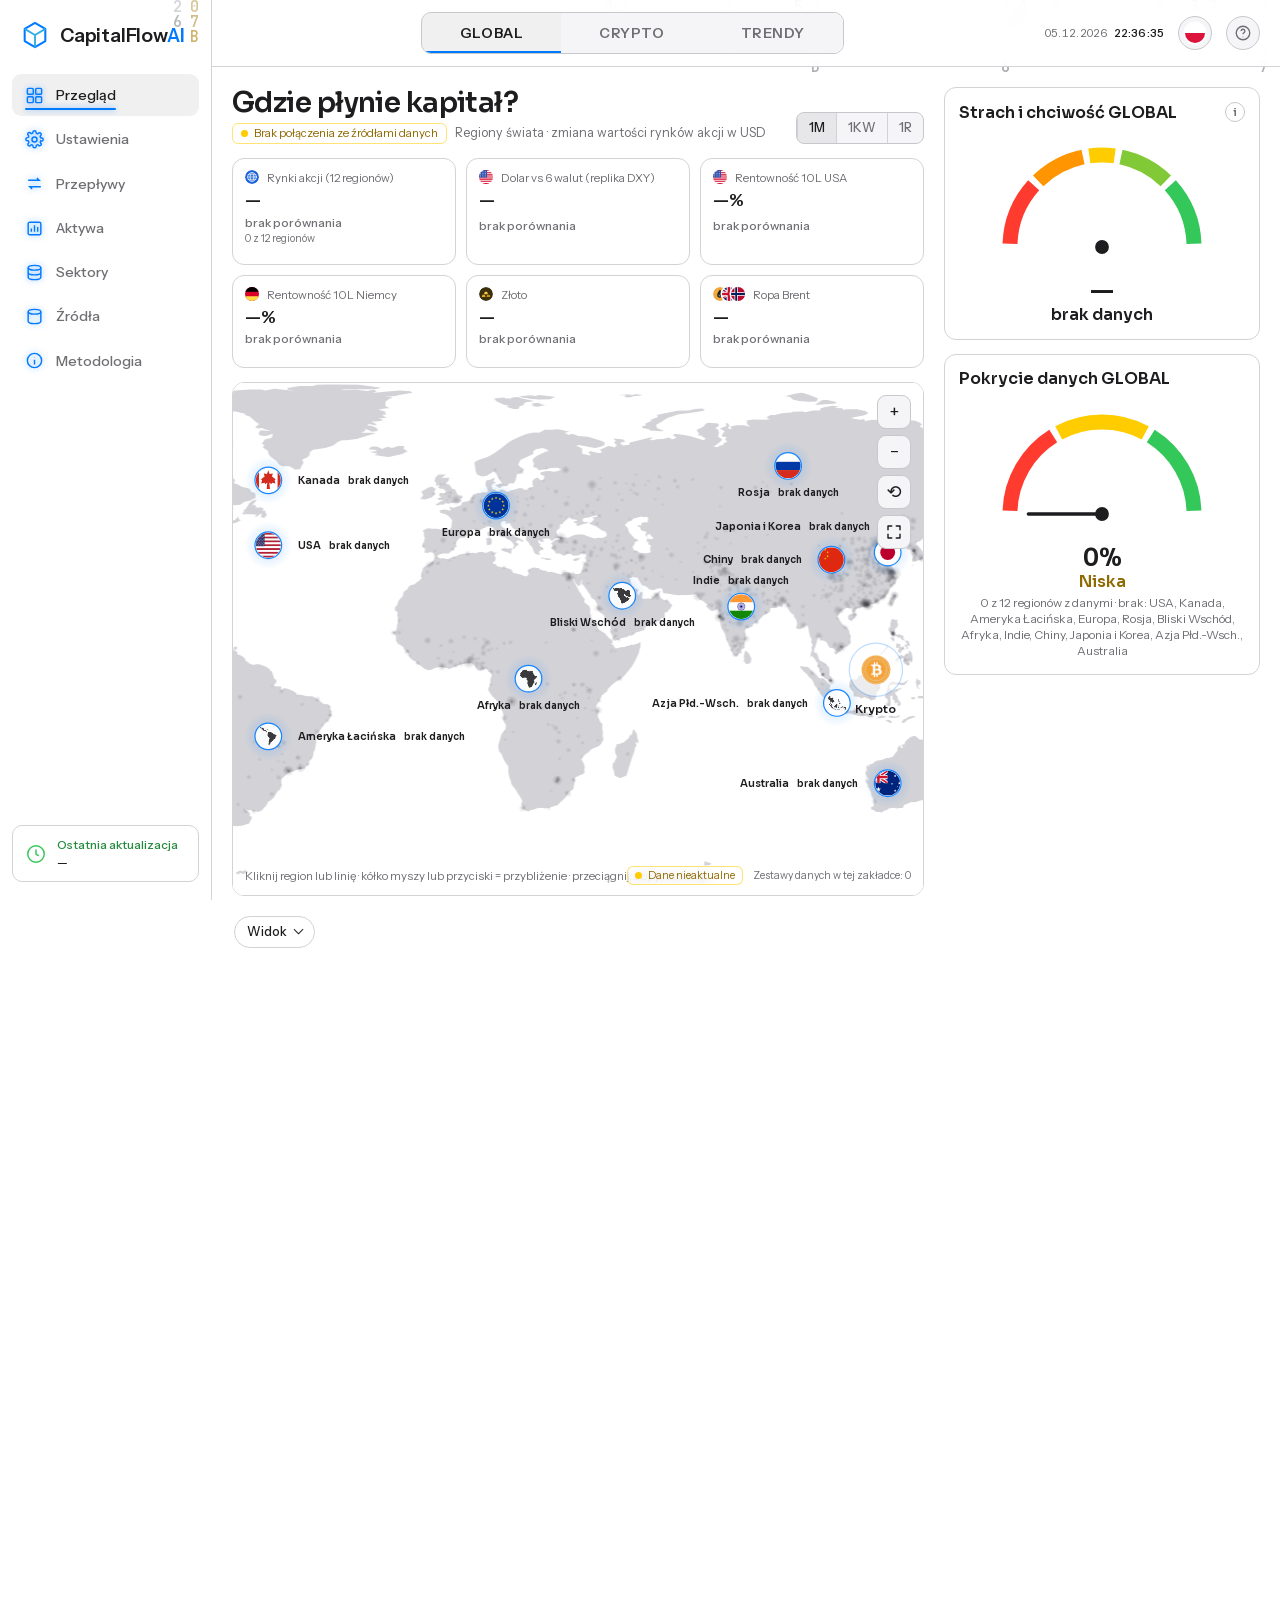
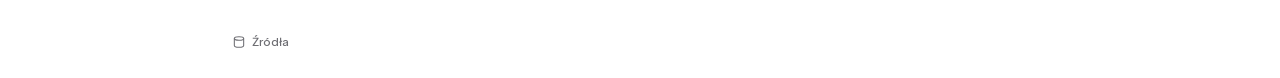
==== index.html @ a1657ad7 "3671 Tests (state after this patch): Python 1512, page v498: CRYPTO cards stay visible with a messag" ====
<!doctype html>
<html lang="pl" data-theme="dark">
<head>
<meta charset="utf-8">
<meta name="viewport" content="width=device-width, initial-scale=1, viewport-fit=cover">
<meta name="color-scheme" content="dark light">
<!-- v45: polityka bezpieczeństwa treści (audyt B7): połączenia tylko do wymienionych źródeł i własnych plików; skrypty tylko własne;
     bez ramek (v321: widgety zewnętrzne usunięte — decyzja właściciela 10.10); bez wtyczek; obrazy z danych źródeł przez https -->
<meta http-equiv="Content-Security-Policy" content="default-src 'self'; base-uri 'self'; object-src 'none'; form-action 'self'; script-src 'self' 'unsafe-inline'; style-src 'self' 'unsafe-inline'; font-src 'self'; img-src 'self' data: blob: https:; media-src 'self'; frame-src 'none'; connect-src 'self' https://api.coingecko.com https://api.coinpaprika.com https://sdmx.oecd.org https://stablecoins.llama.fi https://api.llama.fi https://home.treasury.gov https://stats.bis.org https://openapi.sosovalue.com https://api.twelvedata.com https://api.statistiken.bundesbank.de https://api.frankfurter.dev https://finnhub.io https://capitalflowai.goatcounter.com https://docs.google.com">
<meta name="referrer" content="no-referrer">
<title>CapitalFlowAI — Gdzie płynie kapitał?</title>
<!-- v111: wyszukiwarki — weryfikacja Google (nigdy nie usuwać), opis, adres kanoniczny, wersje językowe, Open Graph; teksty zmienia applyLang() -->
<meta name="google-site-verification" content="ZdWOjrS6sSu-8eNCUvoFlkLmzqCpRlTcOmZpoomXvAQ" />
<meta name="description" content="Mapa przepływu kapitału na żywo: rynki akcji świata, obligacje, waluty i krypto — zmierzone przepływy z oficjalnych źródeł, każda liczba z datą i wiekiem.">
<link rel="icon" href="img/favicon.svg" type="image/svg+xml">
<link rel="icon" href="img/favicon-32.png" type="image/png" sizes="32x32">
<link rel="apple-touch-icon" href="img/apple-touch-icon.png">
<link rel="canonical" href="https://capitalflowai-app.github.io/">
<link rel="alternate" hreflang="pl" href="https://capitalflowai-app.github.io/?lang=pl">
<link rel="alternate" hreflang="en" href="https://capitalflowai-app.github.io/?lang=en">
<link rel="alternate" hreflang="x-default" href="https://capitalflowai-app.github.io/">
<meta property="og:type" content="website">
<meta property="og:site_name" content="CapitalFlowAI">
<meta property="og:url" content="https://capitalflowai-app.github.io/">
<meta property="og:title" content="CapitalFlowAI — Gdzie płynie kapitał?">
<meta property="og:description" content="Mapa przepływu kapitału na żywo: rynki akcji świata, obligacje, waluty i krypto — zmierzone przepływy z oficjalnych źródeł, każda liczba z datą i wiekiem.">
<meta property="og:image" content="https://capitalflowai-app.github.io/img/og.png">
<meta property="og:image:width" content="1200">
<meta property="og:image:height" content="630">
<meta property="og:locale" content="pl_PL">
<meta name="twitter:card" content="summary_large_image">
<!-- v34: czcionki serwowane z tej samej strony (folder fonts/), bez zapytań do Google — te same kroje, ten sam wygląd -->
<link href="fonts/fonts.css" rel="stylesheet">
<!-- v319 (szybkość, etap 4): obrazki z plików img/ zamiast base64 w stronie (te same bajty; strona ok. 290 KB lżejsza po kompresji). Pierwszy widok GLOBAL potrzebuje z nich tylko logo bitcoina (węzeł krypto na mapie) — zamawiane od razu, razem z nagłówkiem; loga monet leniwie, loga węzłów w kartach CRYPTO dopiero przy otwarciu zakładki -->
<link rel="preload" as="image" href="img/loga/btc.webp" type="image/webp">
<style>
:root{
  box-sizing:border-box;
  padding-top:env(safe-area-inset-top,0px);
  padding-bottom:env(safe-area-inset-bottom,0px);
  --bg:#000000;
  --panel:rgba(22,22,24,.86);
  --panel-2:rgba(30,30,32,.96);
  --line:#2c2c2e;
  --line-2:#3a3a3c;
  --tx:#f5f5f7;
  --mut:#a1a1a6;
  --dim:#8e8e93;   /* v167: było #6e6e73 (3,6:1 na panelu) — teraz 5,5:1 */
  --bl:#0A84FF; --gr:#30D158; --rd:#FF453A; --or:#FF9F0A; --tl:#64D2FF; --gy:#8E8E93;
  --gr-rgb:48,209,88; --rd-rgb:255,69,58; --bl-rgb:10,132,255; --or-rgb:255,159,10; --tl-rgb:100,210,255;
  --yl:#FFD60A; --yl-rgb:255,214,10; --gy-rgb:142,142,147; --gr-tx:#30D158; --rd-tx:#FF453A; --yl-tx:#FFD60A; --ico-sep:#1c1c1e;
  --scene-glass:rgba(12,12,14,.4);
  --scene-stroke:rgba(0,0,0,.92);
  --scene-floor:rgba(0,0,0,.82);   /* v484: podłoga w kolorze tła (dark #000) — bez jasnej mgły */
  --scene-skel:rgba(235,235,245,.22);
  --scene-bg1:rgba(120,120,128,.10);
  --scene-vig:rgba(0,0,0,.82);
  --scene-text:#f5f5f7;
  --hex-head:200,200,208; --hex-tail:120,120,128; --hex-gold:255,214,10; --hex-gold-tail:214,178,48;   /* v102: złoty ciąg */
  --icon-bg:rgba(0,0,0,.6);
  --hex-op:.30;
  --img-veil:.55;
  --sel:rgba(255,255,255,.10);
  color-scheme:dark;
}
:root[data-theme="light"]{
  --bg:#ffffff;
  --panel:rgba(255,255,255,.88);
  --panel-2:#f5f5f7;
  --line:#d2d2d7;
  --line-2:#c7c7cc;
  --tx:#1d1d1f;
  --mut:#6e6e73;
  --dim:#707075;   /* v167: było #8e8e93 (3,3:1 na bieli) — teraz 4,9:1 (4,5:1 na #f5f5f7) */
  --bl:#007AFF; --gr:#34C759; --rd:#FF3B30; --or:#FF9500; --tl:#32ADE6; --gy:#8E8E93;
  --gr-rgb:52,199,89; --rd-rgb:255,59,48; --bl-rgb:0,122,255; --or-rgb:255,149,0; --tl-rgb:50,173,230;
  --yl:#FFCC00; --yl-rgb:255,204,0; --gy-rgb:142,142,147; --gr-tx:#248A3D; --rd-tx:#D70015; --yl-tx:#8F6A00; --ico-sep:#ffffff;
  --scene-glass:rgba(255,255,255,.5);
  --scene-stroke:rgba(255,255,255,.95);
  --scene-floor:rgba(255,255,255,.82);   /* v484: podłoga w kolorze tła (light #fff) — bez mgły */
  --scene-skel:rgba(60,60,67,.24);
  --scene-bg1:rgba(120,120,128,.08);
  --scene-vig:rgba(255,255,255,.88);
  --scene-text:#1d1d1f;
  --hex-head:100,100,110; --hex-tail:160,160,170; --hex-gold:176,124,0; --hex-gold-tail:168,136,40;
  --icon-bg:rgba(255,255,255,.72);
  --hex-op:.18;
  --sel:rgba(0,0,0,.06);
  color-scheme:light;
}
*,*::before,*::after{box-sizing:border-box}
html{scroll-padding-top:env(safe-area-inset-top,0px)}
body{
  margin:0;min-height:100vh;background:var(--bg);color:var(--tx);
  font:400 14px/1.45 "Instrument Sans",system-ui,-apple-system,"Segoe UI",Roboto,"PingFang SC","Hiragino Sans","Noto Sans CJK SC","Noto Sans",Helvetica,Arial,sans-serif;
  background-attachment:fixed;background-size:cover;background-position:center;
}
body.has-img::before{content:"";position:fixed;inset:0;background:var(--bg);opacity:var(--img-veil);z-index:0;pointer-events:none}
button,select,input{font:inherit;color:inherit}
button{cursor:pointer}
:focus-visible{outline:2px solid var(--bl);outline-offset:2px;border-radius:4px}
h1,h2,h3,.sora{font-family:"Sora","Instrument Sans",system-ui,"PingFang SC","Hiragino Sans","Noto Sans CJK SC",sans-serif}

#hex{position:fixed;inset:0;width:100%;height:100%;z-index:0;pointer-events:none;opacity:var(--hex-op);
  -webkit-mask-image:linear-gradient(to bottom,#000 0,rgba(0,0,0,.85) 45%,rgba(0,0,0,.4) 100%);
          mask-image:linear-gradient(to bottom,#000 0,rgba(0,0,0,.85) 45%,rgba(0,0,0,.4) 100%)}
body[data-bg="off"] #hex{display:none}

.app{position:relative;z-index:1;min-height:100vh;display:grid;grid-template-columns:212px minmax(0,1fr) 336px;grid-template-rows:auto 1fr}
.side{grid-row:1/3;grid-column:1;background:transparent;border-right:1px solid var(--line);
  display:flex;flex-direction:column;padding:18px 12px;gap:6px;position:sticky;top:0;height:100vh;align-self:start}
.logo{display:flex;align-items:center;gap:10px;padding:2px 8px 18px;font-size:19px;font-weight:600;line-height:1;letter-spacing:-.01em;color:inherit;text-decoration:none;border-radius:9px}
.logo:focus-visible{outline:2px solid var(--bl);outline-offset:2px}
.logo b{color:var(--bl);font-weight:600}
.nav{display:flex;flex-direction:column;gap:2px;position:relative}
/* v404: lewy pasek bez ciemnej, rozmytej płyty — to samo tło ze spadającymi cyframi (#hex) co reszta strony */
.nav button{display:flex;align-items:center;gap:12px;background:none;border:1px solid transparent;border-radius:9px;padding:10px 12px;text-align:left;color:var(--mut);font-weight:500}
.nav button[aria-current="page"]{background:var(--sel);border-color:transparent;color:var(--tx)}
/* v433: lewy panel — ikony w neonowym niebieskim jak logo; cienka niebieska linia od ikony do końca napisu tylko przy aktywnej pozycji (jak aktywne GLOBAL/CRYPTO/TRENDY) */
.nav button{position:relative;transition:color .15s}
.nav button:hover{color:var(--tx)}
.nav button span{position:relative}
.nav button span::after{content:"";position:absolute;left:-31px;right:0;bottom:-5px;height:2px;border-radius:2px;background:var(--bl);box-shadow:0 0 6px rgba(var(--bl-rgb),.55);transform:scaleX(0);transform-origin:left center;transition:transform .2s}
.nav button[aria-current="page"] span::after{transform:scaleX(1)}
.nav button[aria-disabled="true"]{cursor:default;opacity:.7}
.nav svg{width:19px;height:19px;flex:none;color:var(--bl);filter:drop-shadow(0 0 3px rgba(var(--bl-rgb),.5))}
.upd{margin-top:auto;border:1px solid var(--line);border-radius:10px;padding:10px 12px;color:var(--mut);font-size:12px;display:flex;gap:10px;align-items:center;background:var(--panel);backdrop-filter:blur(8px);-webkit-backdrop-filter:blur(8px)}
.upd svg{width:22px;height:22px;flex:none;color:var(--gr)}
.upd .upd-n{display:block;margin-top:4px;font-size:11.5px;line-height:1.35;color:var(--mut);cursor:help}   /* v347: „Dane z N źródeł” pod datą aktualizacji */
.upd .upd-n[hidden]{display:none}
.upd .upd-n b{display:inline;color:var(--tx);font-weight:700;font-variant-numeric:tabular-nums}
.upd b{display:block;color:var(--tx);font-weight:500}
.upd>div>span{color:var(--gr-tx);font-weight:500}   /* v321 (decyzja właściciela 10.10): „Ostatnia aktualizacja” — napis i zegar zielone, data biała (kolor tekstu motywu) */

.top{position:relative;z-index:30;grid-column:2/4;grid-row:1;display:flex;flex-direction:column;gap:10px;padding:12px 20px;border-bottom:1px solid var(--line);background:var(--panel);backdrop-filter:blur(10px)}
.top-row{display:flex;align-items:center;justify-content:space-between;gap:12px;flex-wrap:wrap}
.srv-stale{margin:0;padding:6px 10px;border:1px solid var(--line);border-radius:8px;font-size:12.5px;line-height:1.35;color:var(--yl-tx);background:var(--panel)}   /* v191 */
.tabs{display:inline-flex;border:1px solid var(--line-2);border-radius:10px;overflow:hidden;margin-inline:auto}
.tabs button{background:var(--panel-2);border:0;padding:10px 38px;font-weight:600;letter-spacing:.04em;color:var(--mut)}
.tabs button[aria-selected="true"]{background:var(--sel);color:var(--tx);box-shadow:inset 0 -2px 0 var(--bl)}
.tools{display:flex;align-items:center;gap:14px;flex-wrap:wrap}
.tool{display:flex;align-items:center;gap:8px;color:var(--mut);font-size:12.5px}
.seg{display:inline-flex;border:1px solid var(--line-2);border-radius:8px;overflow:hidden;background:var(--panel-2)}
.seg button{background:none;border:0;padding:6px 11px;color:var(--mut);font-weight:500;font-size:12.5px}
.seg button+button{border-left:1px solid var(--line)}
.seg button[aria-pressed="true"]{background:var(--sel);color:var(--tx)}
.seg button:hover{color:var(--tx)}
select,.filebtn,.small-btn{background:var(--panel-2);border:1px solid var(--line-2);border-radius:8px;padding:6px 8px;color:var(--tx);font-size:12.5px}
.filebtn{position:relative;display:inline-flex;align-items:center;gap:6px;cursor:pointer}
.filebtn input{position:absolute;width:1px;height:1px;opacity:0}
input[type="color"]{width:34px;height:28px;border:1px solid var(--line-2);border-radius:8px;background:var(--panel-2);padding:2px;cursor:pointer}
input[type="range"]{accent-color:var(--bl);width:110px}
.sw{position:relative;width:38px;height:22px;border-radius:99px;border:1px solid var(--line-2);background:var(--panel-2);padding:0;flex:none}
.sw::after{content:"";position:absolute;top:2px;left:2px;width:16px;height:16px;border-radius:50%;background:var(--dim);transition:transform .15s}
.sw[aria-checked="true"]{background:rgba(var(--bl-rgb),.22)}
.sw[aria-checked="true"]::after{transform:translateX(16px);background:var(--bl)}
.icon-btn{width:34px;height:34px;border-radius:50%;border:1px solid var(--line-2);background:var(--panel-2);display:grid;place-items:center;color:var(--mut)}
.icon-btn svg{width:18px;height:18px}
#lang-sw{padding:0;cursor:pointer}#lang-sw img{width:20px;height:20px;border-radius:50%;object-fit:cover;box-shadow:0 0 0 1.5px var(--ico-sep);background:var(--panel-2);display:block}

.center{grid-column:2;grid-row:2;padding:20px 20px 28px;min-width:0;display:flex;flex-direction:column;gap:14px}
.rail{grid-column:3;grid-row:2;padding:20px 20px 28px 0;display:flex;flex-direction:column;gap:14px}
.global{grid-column:2/4;grid-row:2;padding:20px}
[hidden]{display:none!important}

.panel{background:var(--panel);border:1px solid var(--line);border-radius:12px;backdrop-filter:blur(8px)}
.head-row{display:flex;justify-content:space-between;align-items:flex-end;gap:12px;flex-wrap:wrap}
h1{margin:0;font-size:28px;font-weight:600;line-height:1.15;letter-spacing:-.02em}
.sub{color:var(--mut);font-size:12.5px;margin-top:4px}
.badge{display:inline-block;border:1px solid var(--yl);color:var(--yl-tx);border-radius:6px;padding:1px 7px;font-size:11.5px;margin-right:8px}
h2{margin:0;font-size:16px;font-weight:600;line-height:1.2}
h3{margin:0;font-size:14px;font-weight:600;line-height:1.2}

/* rozwijane menu */
.dd{position:relative}
.dd-btn{display:inline-flex;align-items:center;gap:6px;background:var(--panel-2);border:1px solid var(--line-2);border-radius:8px;padding:6px 10px;color:var(--tx);font-size:12.5px;white-space:nowrap}
.dd-btn .k{color:var(--mut);margin-right:2px}
.dd-btn .car{width:14px;height:14px;color:var(--mut);flex:none}
.dd-btn[aria-expanded="true"]{border-color:var(--bl)}
.dd-menu{position:absolute;top:calc(100% + 6px);left:0;z-index:40;min-width:200px;background:var(--panel-2);border:1px solid var(--line-2);border-radius:10px;padding:6px;box-shadow:0 14px 34px rgba(0,0,0,.28);backdrop-filter:blur(12px)}
.dd-menu.right{left:auto;right:0}
.dd-g+.dd-g{border-top:1px solid var(--line);margin-top:6px;padding-top:6px}
.dd-h{color:var(--mut);font-size:11px;padding:4px 8px 2px}
.dd-i{display:flex;align-items:center;gap:8px;width:100%;background:none;border:0;border-radius:7px;padding:7px 8px;text-align:left;color:var(--tx);font-size:13px}
.dd-i:hover,.dd-i:focus-visible{background:var(--sel);outline:none}
.dd-i .ck{width:14px;height:14px;flex:none;color:var(--bl);opacity:0}
.dd-i[aria-checked="true"] .ck{opacity:1}
.dd-i img{width:18px;height:18px;flex:none}
.logo-img{width:20px;height:20px;flex:none;border-radius:50%;object-fit:cover;background:var(--panel-2)}
.chip-n .logo-img{width:18px;height:18px}
td .cell .logo-img{width:34px;height:34px}
.sz{display:inline-block;width:8px;border-radius:2px;background:var(--c);opacity:.7;height:10px;flex:none;margin-left:6px}
.kpis{display:grid;grid-template-columns:repeat(6,minmax(0,1fr));gap:10px}
.kpi{padding:11px 12px;display:flex;flex-direction:column;gap:4px;min-width:0}
.k-head{display:flex;gap:8px;align-items:center;color:var(--mut);font-size:12px}
.k-head svg{width:17px;height:17px;flex:none;color:var(--bl)}
.k-val{font-size:20px;font-weight:600;line-height:1.1;white-space:nowrap}
.k-val small{font-size:11px;font-weight:500;color:var(--mut);margin-left:3px;font-family:"Instrument Sans",system-ui,sans-serif}
.k-foot{display:flex;align-items:center;justify-content:space-between;gap:6px}
.dlt{font-size:12px;font-weight:600;white-space:nowrap}
.dlt.up{color:var(--gr-tx)}.dlt.dn{color:var(--rd-tx)}
.kpi svg.sp{width:52%;height:22px;flex:none}
.kpi svg.sp polyline{fill:none;stroke-width:1.6;vector-effect:non-scaling-stroke}
.kpi svg.sp.up polyline{stroke:var(--gr)}
.kpi svg.sp.dn polyline{stroke:var(--rd)}

.map-panel{overflow:hidden;background:transparent}
.stage3d{position:relative;height:clamp(440px,54vw,680px);overflow:hidden;background:radial-gradient(ellipse at 50% 38%,var(--scene-bg1),transparent 62%)}
.stage3d::after{content:"";position:absolute;inset:0;pointer-events:none;background:radial-gradient(ellipse at 50% 46%,transparent 52%,var(--scene-vig) 100%)}
#c3d{position:absolute;inset:0;width:100%;height:100%;display:block;touch-action:none;cursor:grab;outline:none}
#c3d.drag{cursor:grabbing}
#c3d.hov{cursor:pointer}
#c3d:focus-visible{outline:2px solid var(--bl);outline-offset:-3px;border-radius:0}
.hint{position:absolute;left:12px;bottom:10px;z-index:2;color:var(--dim);font-size:11.5px;pointer-events:none;max-width:70%}
.zoom{position:absolute;right:12px;top:12px;z-index:2;display:flex;flex-direction:column;gap:6px}
.zoom button{width:34px;height:34px;border-radius:9px;border:1px solid var(--line-2);background:var(--panel-2);color:var(--tx);font-size:18px;line-height:1;display:grid;place-items:center}
.zoom button:hover{border-color:var(--bl)}
.zoom button svg{width:18px;height:18px}
/* v140: grupy top 10 w scenie CRYPTO — przyciski „Top 10” i pełny ekran (jak mapa GLOBAL): komputer — druga kolumna po lewej (dotychczasowe trzy przyciski bez
   zmiany miejsca); telefon (≤ 620 px) — wszystkie pięć w rzędzie na dole sceny, gdzie nie ma etykiet ani monet (podpowiedź sceny jest tam ukryta); panel szczegółów
   w pełnym ekranie nad rzędem; podpowiedź monety; kolory grup w skrypcie (T10_COL, oba motywy) */
#stage .zoom{display:flex;flex-direction:column;gap:6px}   /* v350 (zlecenie 13.10.2026): jedna kolumna od gory: +, −, obrot (⟲), pelny ekran, TOP 10 (dawniej dwie kolumny v140) */
#stage .zoom button{direction:ltr}
#z-t10 .t10-ic{display:flex;flex-direction:column;align-items:center;line-height:1;font-family:"Sora",sans-serif;font-weight:700;font-size:12px}
#z-t10 .t10-ic small{font-size:7.5px;font-weight:600;letter-spacing:.6px;margin-bottom:1px}
#z-t10[aria-pressed="true"]{color:var(--bl);border-color:rgba(var(--bl-rgb),.55)}
/* v439: warstwa Top 100 sceny CRYPTO — przycisk pod „TOP 10” (te same wymiary i stan) i opis nad sceną (komputer i telefon: lewy górny róg, poza przyciskami) */
#z-t100 .t10-ic{display:flex;flex-direction:column;align-items:center;line-height:1;font-family:"Sora",sans-serif;font-weight:700;font-size:11px;letter-spacing:-.2px}
#z-t100 .t10-ic small{font-size:7.5px;font-weight:600;letter-spacing:.6px;margin-bottom:1px}
#z-t100[aria-pressed="true"]{color:var(--bl);border-color:rgba(var(--bl-rgb),.55)}
.t100-leg{position:absolute;left:12px;top:12px;z-index:2;max-width:min(300px,calc(100% - 84px));padding:7px 10px;border-radius:10px;background:var(--panel-2);border:1px solid var(--line-2);color:var(--mut);font-size:11.5px;line-height:1.4;pointer-events:none}
.t100-leg[hidden]{display:none}
.t100-leg b{color:var(--tx);font-family:"Sora",sans-serif;font-weight:600}
.t100-leg i{display:inline-block;width:8px;height:8px;border-radius:2px;margin:0 4px 0 0;vertical-align:baseline}
.t100-leg i.r{margin-left:10px}
.t100-leg i.g{background:rgb(var(--gr-rgb))}
.t100-leg i.r{background:rgb(var(--rd-rgb))}
@media (max-width:620px){.t100-leg{font-size:11px;padding:6px 8px;max-width:calc(100% - 24px)}.t100-leg .t100-l{display:none}.t100-leg br{display:none}.t100-leg i.g{margin-left:8px}}   /* telefon: jedna linia (tytuł i kolory), pełny opis tylko na komputerze */
#z-full .ic-close{display:none}
#z-full[aria-pressed="true"] .ic-open{display:none}
#z-full[aria-pressed="true"] .ic-close{display:block}
.stage3d.full,.stage3d:fullscreen{position:fixed;inset:0;z-index:50;height:auto!important;border-radius:0;background:radial-gradient(ellipse at 50% 38%,var(--scene-bg1),transparent 62%),var(--bg)}
.stage3d.full .hint{bottom:14px}
.stage3d.full #why{position:absolute;left:12px;bottom:44px;z-index:3;width:min(440px,calc(100% - 24px));max-height:56%;overflow:auto;margin:0;
  background:var(--panel);backdrop-filter:blur(12px);border:1px solid var(--line-2);box-shadow:0 18px 44px rgba(0,0,0,.45)}
.stage3d.full #why .detail{margin-bottom:0}
.stage3d.full #why .d-grid{grid-template-columns:repeat(2,minmax(0,1fr))}
.stage3d.full #why .d-grid .wide{grid-column:span 2}
.stage3d.full #why h2{font-size:14px;margin-bottom:8px}
body.cfull{overflow:hidden}
@media (max-width:620px){#stage .zoom{top:auto;bottom:12px;flex-direction:row}.stage3d.full #why{max-height:48%;bottom:58px}}
.t10-tip{position:absolute;z-index:4;pointer-events:none;width:max-content;max-width:min(270px,calc(100% - 12px));padding:9px 11px;border-radius:10px;
  background:var(--panel-2);border:1px solid var(--line-2);box-shadow:0 12px 32px rgba(0,0,0,.35);color:var(--tx);font-size:12px;line-height:1.45}
.t10-tip[hidden]{display:none}
.t10-tip .t10-h{display:flex;align-items:center;gap:7px;font-family:"Sora",sans-serif;font-weight:600;font-size:13px}
.t10-tip .t10-h img{width:20px;height:20px;border-radius:50%;flex:none}
.t10-tip .t10-h small{color:var(--mut);font-weight:500;font-size:11px}
.t10-tip .t10-r{color:var(--mut);font-size:11.5px;margin:2px 0 6px}
.t10-tip dl{display:grid;grid-template-columns:auto auto;gap:2px 12px;margin:0}
.t10-tip dt{color:var(--mut)}
.t10-tip dd{margin:0;text-align:right;font-variant-numeric:tabular-nums;white-space:nowrap}
.t10-tip dd.up{color:var(--gr-tx)}
.t10-tip dd.dn{color:var(--rd-tx)}
.t10-tip .t10-f{margin-top:6px;color:var(--mut);font-size:11px}
.t10-tip .t10-m{margin-top:5px;color:var(--dim);font-size:10.5px;line-height:1.4;white-space:normal;max-width:248px}
#gz-full .ic-close{display:none}
#gz-full[aria-pressed="true"] .ic-open{display:none}
#gz-full[aria-pressed="true"] .ic-close{display:block}
/* pełny ekran mapy: scena przykrywa całe okno, panel szczegółów pływa nad mapą */
.gstage.full,.gstage:fullscreen{position:fixed;inset:0;z-index:50;height:auto!important;border-radius:0;background:var(--bg)}
.gstage.full .hint{bottom:14px}
.gstage.full #g-why{position:absolute;left:12px;bottom:44px;z-index:3;width:min(440px,calc(100% - 24px));max-height:56%;overflow:auto;margin:0;
  background:var(--panel);backdrop-filter:blur(12px);border:1px solid var(--line-2);box-shadow:0 18px 44px rgba(0,0,0,.45)}
.gstage.full #g-why .detail{margin-bottom:0}
.gstage.full #g-why .d-grid{grid-template-columns:repeat(2,minmax(0,1fr))}
.gstage.full #g-why .d-grid .wide{grid-column:span 2}
.gstage.full #g-why h2{font-size:14px;margin-bottom:8px}
body.gfull{overflow:hidden}
@media (max-width:620px){.gstage.full #g-why{max-height:48%;bottom:40px}}
.chips{display:flex;flex-wrap:wrap;gap:7px;padding:10px 12px;border-top:1px solid var(--line);background:var(--panel)}
.chips .lbl{color:var(--mut);font-size:12px;align-self:center;margin-right:2px}
.chip-n{display:inline-flex;align-items:center;gap:7px;border:1px solid var(--line-2);border-radius:8px;background:var(--panel-2);padding:4px 9px;font-size:12.5px}
.chip-n[aria-pressed="true"]{border-color:var(--bl);background:var(--sel)}
.chip-n .sq{width:10px;height:10px;border:1.5px solid var(--c);background:color-mix(in srgb,var(--c) 25%,transparent)}
.chip-n .sq.round{border-radius:50%}
.chip-n .logo-img{width:18px;height:18px}
.chip-n.in{--c:var(--gr)}.chip-n.out{--c:var(--rd)}
.chip-n .p{font-weight:600;color:var(--c)}
.chip-n.in .p{color:var(--gr-tx)}.chip-n.out .p{color:var(--rd-tx)}   /* v98.2: czytelne także w jasnym motywie */
.legend{display:flex;flex-wrap:wrap;gap:8px 20px;align-items:center;padding:10px 12px;border:1px solid var(--line);color:var(--mut);font-size:12px;background:var(--panel);border-radius:10px}
.legend b{color:var(--tx);font-weight:600}
.lg{display:inline-flex;align-items:center;gap:7px}
.sig{width:30px;height:12px;flex:none;color:var(--mut)}
.sig polyline{fill:none;stroke:currentColor;stroke-width:1.8;stroke-linecap:round;stroke-linejoin:round}
.sig polygon{fill:currentColor}
.sig.in{color:var(--gr-tx)}
.sig.out{color:var(--rd-tx)}

.list-wrap{overflow-x:auto;padding:6px 6px 10px}
table{width:100%;border-collapse:collapse;min-width:560px}
th{text-align:left;color:var(--mut);font-weight:500;font-size:12px;padding:8px 12px;border-bottom:1px solid var(--line)}
td{padding:0;border-bottom:1px solid var(--line)}
td .cell{display:flex;align-items:center;gap:10px;width:100%;padding:9px 12px;background:none;border:0;text-align:left}
tr.sel td{background:var(--sel)}
.sqicon{display:inline-block;border:1.5px solid var(--c);background:color-mix(in srgb,var(--c) 22%,transparent);flex:none}
.sqicon.round{border-radius:50%}
td .cell .logo-img{width:34px;height:34px}
.sz{display:inline-block;width:8px;border-radius:2px;background:var(--c);opacity:.7;height:10px;flex:none}
.pos{--c:var(--gr);color:var(--gr-tx)}.neg{--c:var(--rd);color:var(--rd-tx)}

.why{padding:14px}
.why h2{margin-bottom:10px}
.detail{border:1px solid var(--line-2);border-radius:10px;padding:12px 14px;margin-bottom:12px;background:var(--panel-2)}
.detail .empty{color:var(--mut);margin:0}
.d-top{display:flex;justify-content:space-between;gap:10px;align-items:flex-start}
.d-top .x{background:none;border:1px solid var(--line-2);border-radius:8px;width:30px;height:30px;color:var(--mut);font-size:18px;line-height:1}
.d-val{font-size:24px;font-weight:600;line-height:1.2;margin:6px 0 10px}
.d-val small{font-size:12px;font-weight:500;color:var(--mut);margin-left:4px;font-family:"Instrument Sans",system-ui,sans-serif}
.d-plain{border-left:3px solid var(--bl);padding:6px 10px;margin:0 0 12px;color:var(--tx);font-size:13.5px;background:rgba(128,128,136,.10);border-radius:0 8px 8px 0}
.d-plain span{display:block;color:var(--mut);font-size:11.5px;margin-bottom:2px}
.d-grid{display:grid;grid-template-columns:repeat(3,minmax(0,1fr));gap:10px 18px;margin:0}
.d-grid dt{color:var(--mut);font-size:11.5px;margin-bottom:2px}
.d-grid dd{margin:0;font-size:13px}
.d-grid .wide{grid-column:span 3}
.chip{display:inline-flex;align-items:center;gap:8px;border:1px solid;border-radius:7px;padding:2px 9px;font-size:12.5px;font-weight:500}
.chip .sig{width:26px;height:11px;color:currentColor}
.ev-direct-c{color:var(--bl);border-color:rgba(var(--bl-rgb),.5)}
.ev-onchain-c{color:var(--tl);border-color:rgba(var(--tl-rgb),.55)}
.ev-proxy-c{color:var(--yl-tx);border-color:rgba(var(--yl-rgb),.6)}
.ev-unc-c{color:var(--mut);border-color:rgba(var(--gy-rgb),.55)}
/* Top 10 w sektorze */
.top10{margin-top:14px;border-top:1px solid var(--line);padding-top:12px}
.t10-h{display:flex;align-items:center;gap:9px;flex-wrap:wrap}
.t10-h h4{margin:0;font-size:14px;font-weight:600;font-family:"Sora","Instrument Sans",system-ui,sans-serif}
.t10-d{margin:4px 0 10px;color:var(--mut);font-size:11.5px;line-height:1.4}
.t10-cols,.t10 li{display:grid;grid-template-columns:20px 22px 76px minmax(0,1fr) 74px 72px 40px;gap:9px;align-items:center}
.t10 .cic{width:22px;height:22px;border-radius:50%;flex:none;display:block}
.t10-cols{color:var(--dim);font-size:10.5px;padding:0 4px 4px;text-transform:uppercase;letter-spacing:.05em}
.t10-cols .u{font-style:normal}
.t10-cols span:nth-child(2){grid-column:5;text-align:right}
.t10-cols span:nth-child(3){grid-column:6/8;text-align:right}
.t10{list-style:none;margin:0;padding:0;display:grid;gap:2px}
.t10 li{padding:6px 4px;border-radius:7px;font-size:12.5px}
.t10 li:nth-child(odd){background:rgba(128,128,136,.07)}
.t10 .r{color:var(--dim);font-size:11px;text-align:right}
.t10 .sym{font-weight:600;letter-spacing:.01em}
.t10 .nm{color:var(--mut);overflow:hidden;text-overflow:ellipsis;white-space:nowrap}
.t10 .fl{text-align:right;font-weight:600;white-space:nowrap}
.t10 .bar{height:6px;border-radius:99px;background:var(--line);overflow:hidden}
.t10 .bar i{display:block;height:100%;border-radius:99px;background:linear-gradient(90deg,rgba(var(--tl-rgb),.85),var(--bl))}
.t10 .bar.pos i{background:linear-gradient(90deg,rgba(var(--gr-rgb),.55),var(--gr))}
.t10 .bar.neg i{background:linear-gradient(90deg,rgba(var(--rd-rgb),.55),var(--rd))}
.t10-s{margin:8px 0 4px;color:var(--mut);font-size:12.5px}
.t10-s.err{color:var(--rd-tx)}
.t10-s small{color:var(--dim);font-size:11px}
.t10-src{margin:9px 0 0;color:var(--dim);font-size:11px;line-height:1.4}
.t10 .sc{text-align:right;font-weight:600;font-size:12px}
@media (max-width:620px){
  .top10{margin-top:10px;padding-top:9px}
  .t10-cols,.t10 li{gap:6px}
  .t10 li{font-size:11.5px;padding:5px 3px}
  .t10 .nm{display:none}
  .t10-cols,.t10 li{grid-template-columns:16px 20px 56px minmax(0,1fr) 60px 38px}
  .t10-cols span:nth-child(2){grid-column:4;text-align:right}
  .t10-cols span:nth-child(3){grid-column:5/7;text-align:right}
  .t10 .fl{grid-column:4}
  .t10 .cic{width:20px;height:20px}
  .t10-d{font-size:10.5px}
  .t10-cols .u{display:none}
}
.q-grid{display:grid;grid-template-columns:repeat(5,minmax(0,1fr));gap:10px;margin-bottom:10px}
.q{border:1px solid var(--line);border-radius:10px;padding:10px 11px;background:var(--panel-2)}
.q .t{color:var(--mut);font-size:11.5px}
.q .v{font-size:16px;font-weight:600;line-height:1.3;margin:3px 0}
.q p{margin:0;color:var(--mut);font-size:11.5px;line-height:1.35}
.ev-legend{display:grid;grid-template-columns:repeat(4,minmax(0,1fr));gap:10px}
.evl{border:1px solid;border-radius:10px;padding:9px 11px;font-size:12px;color:var(--mut);background:var(--panel-2)}
.evl .chip{border:0;padding:0;margin-bottom:3px;font-weight:600}

.rail .panel{padding:14px}
.rail h2{display:flex;align-items:center;justify-content:space-between;margin-bottom:10px}
.grp{border:1px solid var(--line);border-radius:10px;margin-bottom:10px;padding:8px 10px;background:var(--panel-2)}
.grp h3{display:flex;align-items:center;gap:8px;padding:2px 0 6px}
.grp.in h3{color:var(--gr-tx)}.grp.out h3{color:var(--rd-tx)}
.row{display:grid;grid-template-columns:1fr auto 14px;gap:8px;align-items:center;width:100%;background:none;border:0;border-radius:6px;padding:6px 4px;text-align:left;font-size:12.5px;color:var(--mut)}
.row:hover,.row[aria-pressed="true"]{background:var(--sel)}
.row .amt{font-weight:600;white-space:nowrap}
.row .amt.in{color:var(--gr-tx)}.row .amt.out{color:var(--rd-tx)}
.row .chev{color:var(--dim)}
.rail-none{margin:4px 2px;color:var(--dim);font-size:12px}
.sec-row{display:grid;grid-template-columns:88px 1fr 34px;gap:8px;align-items:center;font-size:12.5px;color:var(--mut);padding:3px 0}
.segs{display:grid;grid-template-columns:repeat(10,1fr);gap:2px}
.segs i{height:9px;background:var(--line);border-radius:2px}
.segs i.on{background:var(--sc,var(--bl))}
.live{display:inline-flex;align-items:center;gap:6px;font-size:11.5px;border:1px solid var(--line-2);border-radius:6px;padding:1px 8px;color:var(--mut)}
.live i{width:7px;height:7px;border-radius:50%;background:var(--dim);flex:none}
.live.on{color:var(--gr-tx);border-color:rgba(var(--gr-rgb),.5)}
.live.on i{background:var(--gr);box-shadow:0 0 0 3px rgba(var(--gr-rgb),.18)}
.live.wait{color:var(--tl);border-color:rgba(var(--tl-rgb),.5)}
.live.wait i{background:var(--tl);animation:lp 1.1s ease-in-out infinite}
.live.off{color:var(--yl-tx);border-color:rgba(var(--yl-rgb),.55)}
.live.off i{background:var(--yl)}
@keyframes lp{0%,100%{opacity:.35}50%{opacity:1}}
.dlt.na{color:var(--dim);font-weight:500}
.dlt i{font-style:normal;color:var(--dim);font-weight:500;margin-left:4px;font-size:10px}
.mini-i{width:20px;height:20px;border-radius:50%;border:1px solid var(--line-2);background:none;color:var(--mut);font-size:11px;font-weight:600;line-height:1;display:grid;place-items:center;flex:none}
.gauge .lv.warn{color:var(--yl-tx)}
.sec-row span:last-child{text-align:right;color:var(--tx);font-weight:600}
.gauge{text-align:center}
.gauge svg{width:100%;max-width:230px}
.gauge .lv{font-size:16px;font-weight:600;color:var(--gr-tx)}
.gauge p{margin:4px 0 0;color:var(--mut);font-size:12px}
.ph{padding:36px;text-align:center;color:var(--mut);max-width:640px;margin:8vh auto}
.ph h2{color:var(--tx);margin-bottom:8px}

/* ustawienia */
.settings{grid-column:2/4;grid-row:2;padding:20px 20px 28px;display:flex;flex-direction:column;gap:14px;max-width:820px;min-width:0}
.settings h1{font-size:24px}
.set-card{padding:6px 14px 10px}
.set-card h2{padding:10px 0 2px}
.set-row{display:flex;align-items:center;justify-content:space-between;gap:12px;padding:11px 0;border-top:1px solid var(--line);flex-wrap:wrap}
.set-row>span{color:var(--mut);font-size:13px}
.set-row .dd-btn{min-width:186px;justify-content:space-between;padding:8px 11px}
.set-row.cust{align-items:flex-start}
.set-row.cust .tools{gap:10px 14px;justify-content:flex-end;max-width:100%}
#set-done{padding:9px 14px}

/* okno pomocy */
.modal{position:fixed;inset:0;z-index:60;display:grid;place-items:center;padding:14px;background:rgba(3,7,15,.62);-webkit-backdrop-filter:blur(3px);backdrop-filter:blur(3px)}
.sheet{width:min(780px,100%);max-height:88vh;overflow:auto;background:var(--panel-2);border:1px solid var(--line-2);border-radius:14px;box-shadow:0 24px 60px rgba(0,0,0,.42)}
.sheet-top{position:sticky;top:0;z-index:2;display:flex;align-items:center;justify-content:space-between;gap:10px;padding:13px 16px;border-bottom:1px solid var(--line);background:var(--panel-2)}
.sheet-top .x{background:none;border:1px solid var(--line-2);border-radius:8px;width:32px;height:32px;color:var(--mut);font-size:19px;line-height:1;flex:none}
.sheet-body{padding:12px 16px 18px;display:flex;flex-direction:column;gap:9px}
.sheet-body h3{color:var(--mut);font-size:11.5px;font-weight:600;letter-spacing:.07em;text-transform:uppercase;margin-top:6px}
.howto-ol{margin:0;padding:0 0 0 20px;color:var(--mut);font-size:13px;display:grid;gap:5px}
.howto-ol li::marker{color:var(--bl);font-weight:600}
.mtxt{margin:0;color:var(--mut);font-size:12.5px;line-height:1.45}
.sheet .q-grid{margin-bottom:0}

@media (max-width:1240px){
  .app{grid-template-columns:200px minmax(0,1fr)}
  .top{grid-column:2}
  .rail{grid-column:2;grid-row:3;padding:0 20px 28px;display:grid;grid-template-columns:repeat(3,minmax(0,1fr));align-items:start}
  .global,.settings{grid-column:2}
  .kpis{grid-template-columns:repeat(3,minmax(0,1fr))}
}
@media (max-width:900px){
  .app{grid-template-columns:minmax(0,1fr);grid-template-rows:auto auto auto auto}
  .side{position:static;grid-row:1;grid-column:1;height:auto;flex-direction:row;align-items:center;overflow-x:auto;padding:8px 10px;background:transparent}
  .logo{min-height:44px}
  .logo{padding:0 8px 0 2px;white-space:nowrap;font-size:0;gap:0}
  .nav{flex-direction:row}
  .nav button{white-space:nowrap;padding:8px 10px}
  .nav button{gap:8px}
  .nav svg{width:17px;height:17px}
  .nav button span::after{left:-25px;bottom:-4px}   /* v433: telefon — ikony zostają w pasku, linia od ikony */
  .upd{display:none}
  .top{grid-column:1;grid-row:2;padding:10px 14px}
  .center{grid-column:1;grid-row:3;padding:14px}
  .rail{grid-column:1;grid-row:4;grid-template-columns:minmax(0,1fr);padding:0 14px 24px}
  .global,.settings{grid-column:1;grid-row:3;padding:14px}
  .q-grid{grid-template-columns:repeat(2,minmax(0,1fr))}
  .ev-legend{grid-template-columns:repeat(2,minmax(0,1fr))}
  .d-grid{grid-template-columns:repeat(2,minmax(0,1fr))}
  .d-grid .wide{grid-column:span 2}
  h1{font-size:23px}
  .settings h1{font-size:21px}
  .stage3d{height:clamp(380px,100vw,520px)}
  /* elementy w jednym przewijanym pasku, zamiast sześciu rzędów */
  .chips{flex-wrap:nowrap;overflow-x:auto;scrollbar-width:none;-webkit-overflow-scrolling:touch;padding:9px 10px}
  .chips::-webkit-scrollbar{display:none}
  .chips .lbl{display:none}
  .chip-n{flex:none}
  .set-row .dd-btn{min-width:min(186px,50vw)}
  .set-row.cust{flex-direction:column;align-items:stretch}
  .set-row.cust .tools{justify-content:flex-start}
}
@media (max-width:620px){
  .why{padding:10px}
  .q-grid,.ev-legend{grid-template-columns:repeat(2,minmax(0,1fr));gap:7px}
  .q,.evl{padding:7px 8px;border-radius:8px}
  .q .t{font-size:10.5px;line-height:1.25}
  .q .v{font-size:13px;line-height:1.2;margin:2px 0}
  .q p,.evl{font-size:10.5px;line-height:1.3}
  .evl .chip{font-size:11px;gap:5px}
  .chip .sig{width:20px}
  .detail{padding:9px 10px}
  .d-val{font-size:19px}
  .d-plain{font-size:12px;padding:5px 8px}
  .d-grid{grid-template-columns:repeat(2,minmax(0,1fr));gap:7px 10px}
  .d-grid dd{font-size:11.5px}
  .d-grid dt{font-size:10.5px}
  .legend{font-size:11px;gap:6px 12px;padding:8px 10px}
  .kpis{gap:7px}
  .kpi{padding:8px 9px;gap:2px}
  .k-head{font-size:10.5px;gap:6px}
  .k-head svg{width:14px;height:14px}
  .k-val{font-size:15px}
  .k-val small{font-size:9.5px}
  .dlt{font-size:10.5px}
  .kpi svg.sp{height:16px}
  h1{font-size:20px}
  .sub{font-size:11.5px}
  .head-row{align-items:center}
  .sheet-body{padding:10px 12px 14px}
  .howto-ol{font-size:12px;padding-left:17px}
  .hint{display:none}
  .sub>span:not(.badge){display:none}
  .badge{margin-right:0}
}
@media (max-width:560px){
  .kpis{grid-template-columns:repeat(2,minmax(0,1fr))}
  .tabs button{padding:9px 16px}
  .hint{max-width:78%}
}
@media (max-width:400px){.tabs button{padding:9px 10px;letter-spacing:.01em}}
@media (prefers-reduced-motion:reduce){*{transition:none!important;animation:none!important}}

/* ---------- GLOBAL ---------- */
.global{grid-column:2/4;grid-row:2;padding:20px 20px 28px;min-width:0;display:flex;flex-direction:column;gap:14px}
.gsub{color:var(--mut);font-size:12.5px;margin-left:8px}
.gkpis{grid-template-columns:repeat(6,minmax(0,1fr))}
.gkpis .k-head{font-size:11.5px}
.gkpis .k-val{font-size:18px}
.ksrc{color:var(--dim);font-size:10.5px;white-space:nowrap;overflow:hidden;text-overflow:ellipsis}
.gstage{position:relative;height:clamp(380px,40vw,620px);overflow:hidden;background:var(--bg)}
:root[data-theme="light"] .gstage{background:#fff}
#gmap{position:absolute;inset:0;width:100%;height:100%;display:block;touch-action:none;outline:none}
.glegend{position:absolute;left:12px;top:10px;z-index:2;display:flex;flex-direction:column;gap:5px;
  color:var(--mut);font-size:11px;pointer-events:none;text-align:left;max-width:200px}
.glegend .lg{display:flex;align-items:center;gap:6px}
.dotl{width:22px;height:0;border-top:2px dotted var(--c,var(--gr));flex:none}
.dotl.in{--c:var(--gr)}.dotl.out{--c:var(--rd)}.dotl.dash{--c:var(--mut);border-top-style:dashed}
.glegend .gcry{color:var(--dim);font-size:10.5px;display:block;line-height:1.35;margin-top:3px}
.gq{margin-top:2px}
.gq .v{font-size:14px}
@media (max-width:1240px){.global{grid-column:2}.gkpis{grid-template-columns:repeat(3,minmax(0,1fr))}}
@media (max-width:900px){
  .global{grid-column:1;grid-row:3;padding:14px}
  .gstage{height:clamp(300px,80vw,460px)}
  .glegend{font-size:10px;right:8px;top:8px}
}
@media (max-width:620px){.gkpis{grid-template-columns:repeat(2,minmax(0,1fr))}.gq{grid-template-columns:repeat(2,minmax(0,1fr))}}

.pcard{padding:14px 16px 16px}
.pcard h2{margin-bottom:4px}
.pnote{margin:0 0 10px;color:var(--mut);font-size:11.5px;line-height:1.4}
.pnote:empty,.pfoot:empty{display:none}
.pcols{display:grid;grid-template-columns:repeat(2,minmax(0,1fr));gap:14px 22px}
.pcols h3{font-size:12px;letter-spacing:.04em;margin-bottom:6px}
.pcols .pup{color:var(--gr-tx)}.pcols .pdn{color:var(--rd-tx)}
.prow{display:grid;grid-template-columns:minmax(96px,1.1fr) 1fr 44px;grid-template-areas:"n b s" "p p p";
  gap:4px 10px;align-items:center;width:100%;background:none;border:1px solid transparent;border-radius:9px;
  padding:7px 8px;text-align:left;color:var(--tx)}
.prow:hover{background:var(--sel);border-color:var(--line)}
.pname{grid-area:n;font-weight:600;font-size:13px}
.pbar{grid-area:b;height:7px;border-radius:99px;background:var(--line);overflow:hidden}
.pbar i{display:block;height:100%;border-radius:99px}
.prow.pos .pbar i{background:linear-gradient(90deg,rgba(var(--gr-rgb),.5),var(--gr))}
.prow.neg .pbar i{background:linear-gradient(90deg,rgba(var(--rd-rgb),.5),var(--rd))}
.pscore{grid-area:s;text-align:right;font-weight:600;font-size:13px}
.prow.pos .pscore{color:var(--gr-tx)}.prow.neg .pscore{color:var(--rd-tx)}
.pparts{grid-area:p;display:flex;flex-wrap:wrap;gap:4px}
.pchip{border:1px solid var(--line);border-radius:6px;padding:1px 6px;font-size:10.5px;color:var(--mut);white-space:nowrap}
.pchip.p{color:var(--gr-tx);border-color:rgba(var(--gr-rgb),.4)}
.pchip.n{color:var(--rd-tx);border-color:rgba(var(--rd-rgb),.4)}
.pfoot{margin:12px 0 0;color:var(--dim);font-size:11px;line-height:1.45;border-top:1px solid var(--line);padding-top:9px}
.pbox{margin-top:12px;border-top:1px solid var(--line);padding-top:10px}
/* ETF → krypto */
.etfh{display:flex;justify-content:space-between;align-items:flex-start;gap:12px;flex-wrap:wrap}
.etfh .pnote{margin:4px 0 0}
.etfb{display:flex;align-items:center;gap:8px;flex-wrap:wrap}
.etfz{margin:12px 0 0;padding:9px 12px;border:1px solid var(--line);border-radius:10px;background:var(--panel-2)}.etfz .pnote{margin:3px 0}.etfz-r{display:block;line-height:1.6}.etfz-r .icos{display:inline-flex;vertical-align:-3px;margin-right:4px}.etfz-r .cell{display:inline-flex;vertical-align:middle;margin-left:6px}
.etfkpis{display:grid;grid-template-columns:repeat(7,minmax(0,1fr));gap:8px;margin:12px 0 10px}
.etfk{border:1px solid var(--line);border-radius:10px;padding:8px 10px;background:var(--panel-2);min-width:0}
.etfk span{display:block;color:var(--mut);font-size:11px;line-height:1.25}
.etfk b{display:block;font-size:15px;font-weight:600;margin-top:3px;white-space:nowrap;overflow:hidden;text-overflow:ellipsis}
.etfk b small{display:block;color:var(--dim);font-size:10px;font-weight:500;white-space:normal}
.etfk.wrap b{white-space:normal;font-size:13.5px;line-height:1.3}
.etfk b.pos{color:var(--gr-tx)}.etfk b.neg{color:var(--rd-tx)}
.etft{min-width:720px}
.iip-cols{display:grid;grid-template-columns:1fr 1fr;gap:6px 22px;margin:4px 0 2px}@media (max-width:700px){.iip-cols{grid-template-columns:1fr}}
.iip-bars{list-style:none;margin:6px 0 10px;padding:0;display:grid;gap:7px}.iip-bars li{display:grid;grid-template-columns:minmax(118px,1.3fr) minmax(0,1.7fr) auto;align-items:center;gap:8px;font-size:12.5px}
.iip-bars .nm{display:flex;align-items:center;gap:6px;min-width:0;line-height:1.2}.iip-bars .bar{height:8px;border-radius:99px;background:var(--line);overflow:hidden}
.iip-bars .bar i{display:block;height:100%;border-radius:99px}.iip-bars .bar.pos i{background:var(--gr)}.iip-bars .bar.neg i{background:var(--rd)}
.iip-bars .v{font-variant-numeric:tabular-nums;text-align:right;white-space:nowrap}.iip-bars .v.pos{color:var(--gr-tx)}.iip-bars .v.neg{color:var(--rd-tx)}
.etft td .cell{padding:8px 10px}
.etft td .cell small{display:block;color:var(--dim);font-size:10.5px;margin-top:1px}
.etft .cell.pos{color:var(--gr-tx)}.etft .cell.neg{color:var(--rd-tx)}
.etfbars{width:120px;height:28px;display:block}
.etfd{border-top:1px solid var(--line);padding:8px 0 0;margin-top:6px}
.etfd summary{cursor:pointer;color:var(--mut);font-size:12.5px;padding:4px 0;list-style:none;display:flex;align-items:center;gap:8px}
.etfd summary::before{content:"";width:0;height:0;border-left:5px solid var(--dim);border-top:4px solid transparent;border-bottom:4px solid transparent;transition:transform .15s}
.etfd[open] summary::before{transform:rotate(90deg)}
.etfd summary::-webkit-details-marker{display:none}
.etf-rail .etfr{display:grid;grid-template-columns:54px 1fr 1fr 52px;gap:6px;align-items:center;font-size:12.5px;padding:5px 0;border-top:1px solid var(--line)}
.etf-rail .etfr:first-of-type{border-top:0}
.etf-rail .etfr span:nth-child(n+2){text-align:right}
.etf-rail .etfr-h{color:var(--dim);font-size:10.5px;padding:4px 0 0;border-top:0}
.etf-rail .mono.pos,.etf-rail b.pos{color:var(--gr-tx)}.etf-rail .mono.neg,.etf-rail b.neg{color:var(--rd-tx)}
.etf-rail h2 .live{font-weight:500;font-size:10.5px}
@media (max-width:1240px){.etfkpis{grid-template-columns:repeat(4,minmax(0,1fr))}}
@media (max-width:620px){.etfkpis{grid-template-columns:repeat(2,minmax(0,1fr))}.etfk b{font-size:13.5px}}
.pbox h4{margin:0 0 6px;font-size:13px;font-family:"Sora",sans-serif}
.plist{list-style:none;margin:0 0 8px;padding:0;display:grid;grid-template-columns:repeat(2,minmax(0,1fr));gap:3px 16px}
.plist li{display:flex;justify-content:space-between;gap:10px;font-size:12px;color:var(--mut)}
.plist b.pos{color:var(--gr-tx)}.plist b.neg{color:var(--rd-tx)}
.gleg2{flex-direction:column;align-items:flex-start;gap:6px}
@media (max-width:900px){.pcols{grid-template-columns:minmax(0,1fr)}.plist{grid-template-columns:minmax(0,1fr)}}

.page{grid-column:2/4;grid-row:2;padding:20px 20px 28px;min-width:0;display:flex;flex-direction:column;gap:14px;max-width:1180px}
.page h1{font-size:24px}
.pgsub{margin:-8px 0 2px;color:var(--mut);font-size:13px;max-width:70ch;line-height:1.5}
.pgc{padding:14px 16px}
.pgc h2{margin-bottom:8px}
.pg2{display:grid;grid-template-columns:repeat(2,minmax(0,1fr));gap:14px}
.page .row{grid-template-columns:1fr auto;padding:7px 2px;border-bottom:1px solid var(--line)}
.page .row:last-child{border-bottom:0}
.secrow{display:grid;grid-template-columns:minmax(110px,1.1fr) 1fr auto;grid-template-areas:"n b v" "s s s";
  gap:3px 12px;align-items:center;padding:8px 2px;border-bottom:1px solid var(--line)}
.secrow:last-child{border-bottom:0}
.sname{grid-area:n;font-weight:600;font-size:13.5px}
.sbar{grid-area:b;height:8px;border-radius:99px;background:var(--line);overflow:hidden}
.sbar i{display:block;height:100%;border-radius:99px}
.sbar.p i{background:linear-gradient(90deg,rgba(var(--gr-rgb),.5),var(--gr))}
.sbar.n i{background:linear-gradient(90deg,rgba(var(--rd-rgb),.5),var(--rd))}
.sval{grid-area:v;font-weight:600;font-size:13px;white-space:nowrap}
.ssub{grid-area:s;color:var(--dim);font-size:11px}
#page-sectors .swhy{color:var(--dim)}
.mono{font-family:"JetBrains Mono",ui-monospace,monospace;font-size:11.5px;color:var(--mut)}
.formula{margin:8px 0 0;padding:9px 11px;border:1px solid var(--line-2);border-radius:9px;background:var(--panel-2);
  font-family:"JetBrains Mono",ui-monospace,monospace;font-size:11.5px;color:var(--tx);line-height:1.6}
.calbox{display:flex;align-items:center;gap:14px;border:1px solid var(--line-2);border-radius:10px;padding:12px 14px;background:var(--panel-2)}
.calv{font-size:30px;font-weight:600;color:var(--bl);line-height:1}
.calt{color:var(--mut);font-size:12.5px;line-height:1.5}
.page td .cell small{display:block;margin-top:2px}
@media (max-width:1240px){.page{grid-column:2}}
@media (max-width:900px){.page{grid-column:1;grid-row:3;padding:14px}.pg2{grid-template-columns:minmax(0,1fr)}}

.clock{color:var(--mut);font-size:12px;font-variant-numeric:tabular-nums;letter-spacing:.01em;white-space:nowrap}
.clock b{color:var(--tx);font-weight:500;margin-left:6px}
.refresh{position:absolute;right:12px;bottom:10px;z-index:2;display:flex;align-items:center;gap:10px;
  pointer-events:none;font-size:11px}
.refresh .live{font-size:10.5px;padding:1px 7px;background:rgba(0,0,0,.35);backdrop-filter:blur(6px)}
:root[data-theme="light"] .refresh .live{background:rgba(255,255,255,.6)}
.rfsrc{color:var(--dim);font-size:10.5px}
@media (max-width:620px){.clock{display:none}.refresh{right:8px;bottom:8px}.rfsrc{display:none}}
/* v96: flagi, loga, znaczki wydawców, waluty — jeden wygląd w całym projekcie (okrągłe ikony jak w aplikacjach finansowych) */
.ico{display:inline-block;width:18px;height:18px;border-radius:50%;object-fit:cover;vertical-align:-4px;flex:none;background:var(--panel-2);box-shadow:0 0 0 1.5px var(--ico-sep)}
.ico.sm{width:14px;height:14px;vertical-align:-2px}
.ico.lg{width:24px;height:24px;vertical-align:-6px}
.icos{display:inline-flex;align-items:center;flex:none;vertical-align:middle;margin-right:7px;line-height:1;white-space:nowrap}
.icos>*+.ico,.icos>*+.iss{margin-left:-5px}
.icos .more{font-style:normal;font-size:10px;font-weight:600;color:var(--mut);margin-left:4px}
.iss{display:inline-grid;place-items:center;width:18px;height:18px;border-radius:50%;background:var(--ic,#3a3a3c);color:#fff;font:600 7.5px/1 "Instrument Sans",system-ui,sans-serif;letter-spacing:-.03em;vertical-align:-4px;flex:none;box-shadow:0 0 0 1.5px var(--ico-sep);overflow:hidden;white-space:nowrap}
.iss.sm{width:14px;height:14px;font-size:6px;vertical-align:-2px}
.iss.lg{width:24px;height:24px;font-size:9.5px;vertical-align:-6px}
.ccy{white-space:nowrap;display:inline-flex;align-items:center}
.ccy .icos{margin-right:5px}
.ccy i{font-style:normal;color:var(--mut);margin-left:4px;font-weight:500}
/* v96: kolory Apple — wzrost/napływ zielony, spadek/odpływ czerwony, zmiana/brak wyraźnego kierunku żółty */
.neu{--c:var(--yl);color:var(--yl-tx)}
.dlt.chg{color:var(--yl-tx)}
/* v96 etap 2 — EXTRA88 */
/* GLOBAL — kafelki, szczegóły regionu, „Gdzie warunki sprzyjają”: flagi, loga, waluty */
#g-kpis .k-head .icos{margin-right:0}
#g-kpis .ksym{font:700 11px/1 "Instrument Sans",system-ui,sans-serif;color:var(--mut);margin-left:3px}
#g-kpis .dlt.zero{color:var(--yl-tx)}   /* v321 (decyzja właściciela 10.10): bez zmian — żółty (dawniej kolor tekstu) */
#g-kpis .k-val small.k-un{font-size:11px;font-weight:500;color:var(--mut);white-space:nowrap}   /* v321: jednostka kafla surowca (USD za uncję / za baryłkę) */
#g-kpis .k-foot .ksrc.k-qr,#g-kpis .dlt.na.k-why{color:var(--yl-tx)}   /* v321: cena bez potwierdzenia — uwaga jak w Pulsie surowców (su-qr) */
#g-detail .d-top h3{min-width:0}
#g-detail .d-val small .icos{margin-right:5px}
#g-detail .d-plain span.icos{display:inline-flex;margin:0 5px 0 0;vertical-align:-3px}
.ico.gf{margin:0 4px 0 1px}
.gctys{display:flex;flex-wrap:wrap;gap:3px 12px}
.gcty{display:inline-flex;align-items:center;max-width:100%;min-width:0}
.gcty .ico{flex:none}
.gfiat td .cell{gap:6px}
.gfiat td .cell .icos{margin-right:2px}
.gfiat td .cell.gccys{flex-wrap:wrap;gap:3px 10px}
.gfiat td .cell.mono.pos{color:var(--gr-tx)}.gfiat td .cell.mono.neg{color:var(--rd-tx)}
.pname{display:flex;align-items:center;min-width:0}
.pname .icos{margin-right:6px}
@media (max-width:900px){.gq .q:last-child:nth-child(odd){grid-column:span 2}}
/* v96 etap 2 — EXTRA89 */
/* v96 global_tables: ikony i kolory w tabelach i kafelkach GLOBAL. Każda reguła jest zawężona do paneli tego obszaru
   (#inst, #bis, #tic, #eng-wdi-destinations, #eng-imf-portfolio-pairs, #eng-cftc-euro-fx, #eng-cftc-crypto) i do wierszy regionu w #g-detail
   (stopy, kursy, przepływy z krajów) — nie zmienia wyglądu paneli innych obszarów. „.etfk span” to podpis kafelka; ikony i liczby w kolorze są w nim inline. */
#inst .etfk span .icos,#bis .etfk span .icos,#tic .etfk span .icos,#eng-wdi-destinations .etfk span .icos,#eng-imf-portfolio-pairs .etfk span .icos,#eng-cftc-euro-fx .etfk span .icos,#eng-cftc-crypto .etfk span .icos,#inst .etfk b .icos,#bis .etfk b .icos,#tic .etfk b .icos,#eng-wdi-destinations .etfk b .icos,#eng-imf-portfolio-pairs .etfk b .icos,#eng-cftc-euro-fx .etfk b .icos,#eng-cftc-crypto .etfk b .icos,#inst .etfk small .icos,#bis .etfk small .icos,#tic .etfk small .icos,#eng-wdi-destinations .etfk small .icos,#eng-imf-portfolio-pairs .etfk small .icos,#eng-cftc-euro-fx .etfk small .icos,#eng-cftc-crypto .etfk small .icos{display:inline-flex;vertical-align:middle;font-size:inherit;color:inherit;line-height:1}
#inst .etfk span .icos,#bis .etfk span .icos,#tic .etfk span .icos,#eng-wdi-destinations .etfk span .icos,#eng-imf-portfolio-pairs .etfk span .icos,#eng-cftc-euro-fx .etfk span .icos,#eng-cftc-crypto .etfk span .icos{margin-right:5px}
#inst .etfk .icos .iss,#bis .etfk .icos .iss,#tic .etfk .icos .iss,#eng-wdi-destinations .etfk .icos .iss,#eng-imf-portfolio-pairs .etfk .icos .iss,#eng-cftc-euro-fx .etfk .icos .iss,#eng-cftc-crypto .etfk .icos .iss{display:inline-grid;font-size:7.5px;color:#fff}
#inst .etfk .icos .iss.sm,#bis .etfk .icos .iss.sm,#tic .etfk .icos .iss.sm,#eng-wdi-destinations .etfk .icos .iss.sm,#eng-imf-portfolio-pairs .etfk .icos .iss.sm,#eng-cftc-euro-fx .etfk .icos .iss.sm,#eng-cftc-crypto .etfk .icos .iss.sm{font-size:6px}
#inst .etfk span .ccy,#bis .etfk span .ccy,#tic .etfk span .ccy,#eng-wdi-destinations .etfk span .ccy,#eng-imf-portfolio-pairs .etfk span .ccy,#eng-cftc-euro-fx .etfk span .ccy,#eng-cftc-crypto .etfk span .ccy,#inst .etfk b .ccy,#bis .etfk b .ccy,#tic .etfk b .ccy,#eng-wdi-destinations .etfk b .ccy,#eng-imf-portfolio-pairs .etfk b .ccy,#eng-cftc-euro-fx .etfk b .ccy,#eng-cftc-crypto .etfk b .ccy{display:inline-flex;color:inherit;font-size:inherit}
#inst .etfk b span,#bis .etfk b span,#tic .etfk b span,#eng-wdi-destinations .etfk b span,#eng-imf-portfolio-pairs .etfk b span,#eng-cftc-euro-fx .etfk b span,#eng-cftc-crypto .etfk b span,#inst .etfk small span,#bis .etfk small span,#tic .etfk small span,#eng-wdi-destinations .etfk small span,#eng-imf-portfolio-pairs .etfk small span,#eng-cftc-euro-fx .etfk small span,#eng-cftc-crypto .etfk small span{display:inline;font-size:inherit;line-height:inherit;color:inherit}
#inst .etfk b span.pos,#bis .etfk b span.pos,#tic .etfk b span.pos,#eng-wdi-destinations .etfk b span.pos,#eng-imf-portfolio-pairs .etfk b span.pos,#eng-cftc-euro-fx .etfk b span.pos,#eng-cftc-crypto .etfk b span.pos,#inst .etfk small span.pos,#bis .etfk small span.pos,#tic .etfk small span.pos,#eng-wdi-destinations .etfk small span.pos,#eng-imf-portfolio-pairs .etfk small span.pos,#eng-cftc-euro-fx .etfk small span.pos,#eng-cftc-crypto .etfk small span.pos,#inst .etft .cell small span.pos,#bis .etft .cell small span.pos,#tic .etft .cell small span.pos,#eng-wdi-destinations .etft .cell small span.pos,#eng-imf-portfolio-pairs .etft .cell small span.pos,#eng-cftc-euro-fx .etft .cell small span.pos,#eng-cftc-crypto .etft .cell small span.pos,#inst .mtxt span.pos,#bis .mtxt span.pos,#tic .mtxt span.pos,#eng-wdi-destinations .mtxt span.pos,#eng-imf-portfolio-pairs .mtxt span.pos,#eng-cftc-euro-fx .mtxt span.pos,#eng-cftc-crypto .mtxt span.pos,#g-detail .d-grid dd span.pos{color:var(--gr-tx)}
#inst .etfk b span.neg,#bis .etfk b span.neg,#tic .etfk b span.neg,#eng-wdi-destinations .etfk b span.neg,#eng-imf-portfolio-pairs .etfk b span.neg,#eng-cftc-euro-fx .etfk b span.neg,#eng-cftc-crypto .etfk b span.neg,#inst .etfk small span.neg,#bis .etfk small span.neg,#tic .etfk small span.neg,#eng-wdi-destinations .etfk small span.neg,#eng-imf-portfolio-pairs .etfk small span.neg,#eng-cftc-euro-fx .etfk small span.neg,#eng-cftc-crypto .etfk small span.neg,#inst .etft .cell small span.neg,#bis .etft .cell small span.neg,#tic .etft .cell small span.neg,#eng-wdi-destinations .etft .cell small span.neg,#eng-imf-portfolio-pairs .etft .cell small span.neg,#eng-cftc-euro-fx .etft .cell small span.neg,#eng-cftc-crypto .etft .cell small span.neg,#inst .mtxt span.neg,#bis .mtxt span.neg,#tic .mtxt span.neg,#eng-wdi-destinations .mtxt span.neg,#eng-imf-portfolio-pairs .mtxt span.neg,#eng-cftc-euro-fx .mtxt span.neg,#eng-cftc-crypto .mtxt span.neg,#g-detail .d-grid dd span.neg{color:var(--rd-tx)}
#inst .etft td .cell>.icos,#bis .etft td .cell>.icos,#tic .etft td .cell>.icos,#eng-wdi-destinations .etft td .cell>.icos,#eng-imf-portfolio-pairs .etft td .cell>.icos,#eng-cftc-euro-fx .etft td .cell>.icos,#eng-cftc-crypto .etft td .cell>.icos{margin-right:0}
#inst .etft td .cell .ccy .icos,#bis .etft td .cell .ccy .icos,#tic .etft td .cell .ccy .icos,#eng-wdi-destinations .etft td .cell .ccy .icos,#eng-imf-portfolio-pairs .etft td .cell .ccy .icos,#eng-cftc-euro-fx .etft td .cell .ccy .icos,#eng-cftc-crypto .etft td .cell .ccy .icos{margin-right:5px}
#inst .etft th .icos,#bis .etft th .icos,#tic .etft th .icos,#eng-wdi-destinations .etft th .icos,#eng-imf-portfolio-pairs .etft th .icos,#eng-cftc-euro-fx .etft th .icos,#eng-cftc-crypto .etft th .icos{margin-right:4px}
#inst h2>.icos,#bis h2>.icos,#tic h2>.icos,#eng-wdi-destinations h2>.icos,#eng-imf-portfolio-pairs h2>.icos,#eng-cftc-euro-fx h2>.icos,#eng-cftc-crypto h2>.icos,#inst h3.mtxt>.icos,#bis h3.mtxt>.icos,#tic h3.mtxt>.icos,#eng-wdi-destinations h3.mtxt>.icos,#eng-imf-portfolio-pairs h3.mtxt>.icos,#eng-cftc-euro-fx h3.mtxt>.icos,#eng-cftc-crypto h3.mtxt>.icos,#inst .etfd summary>.icos,#bis .etfd summary>.icos,#tic .etfd summary>.icos,#eng-wdi-destinations .etfd summary>.icos,#eng-imf-portfolio-pairs .etfd summary>.icos,#eng-cftc-euro-fx .etfd summary>.icos,#eng-cftc-crypto .etfd summary>.icos{margin-right:6px}
#g-detail .d-grid dt .icos,#g-detail .d-grid dd>.icos,#g-detail .d-grid dd br+.icos{margin-right:5px}
/* v96 etap 2 — EXTRA90 */
/* v96 krypto: ikony w kafelkach (reguła „.etfk span” robiła z nich bloki), w nagłówkach i wierszach; zero bez koloru — v322: żółte (reguły v322 niżej).
   Każda reguła zawężona do paneli krypto (#g-etf, #c-etf, #cmc, #krypto, #eng-coinmetrics-exchange-flows, #eng-defillama-stablecoins,
   #kpis, #chips, #list-wrap, #rows-in/#rows-out, #sectors, #c-bal, #detail) — nie zmienia odstępów w panelach GLOBAL. */
#g-etf .etfk .icos,#c-etf .etfk .icos,#cmc .etfk .icos,#krypto .etfk .icos,#eng-coinmetrics-exchange-flows .etfk .icos,#eng-defillama-stablecoins .etfk .icos{display:inline-flex;margin-right:6px}
#g-etf .etfk .iss,#c-etf .etfk .iss,#cmc .etfk .iss,#krypto .etfk .iss,#eng-coinmetrics-exchange-flows .etfk .iss,#eng-defillama-stablecoins .etfk .iss{display:inline-grid;color:#fff;font-size:7.5px;line-height:1}
#g-etf .etfk .iss.sm,#c-etf .etfk .iss.sm,#cmc .etfk .iss.sm,#krypto .etfk .iss.sm,#eng-coinmetrics-exchange-flows .etfk .iss.sm,#eng-defillama-stablecoins .etfk .iss.sm{font-size:6px}
#g-etf .etfk b .icos,#c-etf .etfk b .icos,#cmc .etfk b .icos,#krypto .etfk b .icos,#eng-coinmetrics-exchange-flows .etfk b .icos,#eng-defillama-stablecoins .etfk b .icos{margin-right:4px;vertical-align:-1px}
#kpis .k-head .icos{margin-right:0}
#kpis .dlt.eq{color:var(--yl-tx)}
#chips .chip-n.eq{--c:var(--yl)}#chips .chip-n.eq .p{color:var(--yl-tx)}
#list-wrap .sz.eq{--c:var(--yl)}
/* v322 (decyzja właściciela 10.10.2026, pkt 5): kolory kierunku w zakładce CRYPTO i na stronach Przepływy i Sektory — wzrost, plus i ▲ zielone, spadek,
   minus i ▼ czerwone, bez zmian i informacja żółte (kolory systemowe Apple ze zmiennych strony: znaczniki --gr / --rd / --yl, napisy --gr-tx / --rd-tx /
   --yl-tx — w jasnym motywie ciemniejsze odcienie, czytelne na bieli); żadnej szarej strzałki ani szarej zmiany. Brak danych („—”) zostaje szary — to nie
   zmiana. Same kolory: liczby i teksty bez zmian. :has() — kolor wartości przy słupku z jego klasy (przeglądarka bez :has() — wartość jak dotąd) */
#list-wrap .cell.eq,#detail .d-val.eq,#detail .d-grid .eq,.t10 .fl.eq,.t10 .sc.eq,.t10-tip dd.eq,#c-ceny-krypto .cell.eq,#cmc .etfk b.eq,#eng-coinmetrics-exchange-flows .eq,#eng-defillama-stablecoins .eq,#c-etf .eq,#c-bal .eq,#page-flows .eq,#page-sectors .sval.eq,#c-lancuch .etfk b.eq{color:var(--yl-tx)}
/* liczba w kolorze wewnątrz zdania pod kaflem: w linii, jak tekst obok (wspólna reguła .etfk span robi z każdego span blok w kolorze --mut) */
#eng-coinmetrics-exchange-flows .etfk small span.pos,#eng-coinmetrics-exchange-flows .etfk small span.neg,#eng-coinmetrics-exchange-flows .etfk small span.eq,#c-lancuch .etfk b small span.pos,#c-lancuch .etfk b small span.neg,#c-lancuch .etfk b small span.eq,#c-wycena .etfk b small span.pos,#c-wycena .etfk b small span.neg,#c-wycena .etfk b small span.eq,#c-premie .etfk b small span.pos,#c-premie .etfk b small span.neg,#c-premie .etfk b small span.neu{display:inline;font-size:inherit;line-height:inherit;font-weight:inherit}
#eng-coinmetrics-exchange-flows .etfk small span.pos,#c-lancuch .etfk b small span.pos,#c-wycena .etfk b small span.pos{color:var(--gr-tx)}#eng-coinmetrics-exchange-flows .etfk small span.neg,#c-lancuch .etfk b small span.neg,#c-wycena .etfk b small span.neg{color:var(--rd-tx)}#eng-coinmetrics-exchange-flows .etfk small span.eq,#c-lancuch .etfk b small span.eq,#c-wycena .etfk b small span.eq{color:var(--yl-tx)}
#c-premie .etfk b small span.pos{color:var(--gr-tx)}#c-premie .etfk b small span.neg{color:var(--rd-tx)}#c-premie .etfk b small span.neu{color:var(--yl-tx)}
#c-dzwignia .etfk b small span.pos{color:var(--gr-tx)}#c-dzwignia .etfk b small span.neg{color:var(--rd-tx)}#c-dzwignia .etfk b small span.neu,#c-dzwignia .etft .cell.neu,#c-dzwignia .etft .cell span.neu{color:var(--yl-tx)}
#c-wieloryby .etfk b small.neu,#c-wieloryby .whpr .neu,#c-rwa .etfk b small.neu,#c-rwa .cell.neu,#c-surowce .etfk b.neu,#c-surowce .etfk b small.neu,#c-surowce .arc-leg b.neu,#c-surowce .pnote .neu,#c-premie .etfk b.neu,#c-premie .arc-last b.neu{color:var(--yl-tx)}
#rows-in .ra{color:var(--gr-tx)}#rows-out .ra{color:var(--rd-tx)}
#wk-crypto .zer{--k:var(--yl);--kr:var(--yl-rgb)}#wk-crypto .wk-br:has(.wk-b.pos) .wk-bv{color:var(--gr-tx)}#wk-crypto .wk-br:has(.wk-b.neg) .wk-bv{color:var(--rd-tx)}#wk-crypto .wk-br:has(.wk-b.zer) .wk-bv{color:var(--yl-tx)}
#wk-crypto .wk-sub b.pos{color:var(--gr-tx)}#wk-crypto .wk-sub b.neg{color:var(--rd-tx)}#wk-crypto .wk-sub b.neu{color:var(--yl-tx)}
/* v425 (W4B): Top 10 w grupach — przyciski grup i słupki (kolor wartości neutralny, kolor zmiany 24 h osobno); premia tokenów złota — kolumny dzienne w kolorze znaku (tylko zmienne motywu) */
#wk-crypto .t10b .t10-g{display:flex;flex-wrap:wrap;gap:5px 6px;margin:0 0 4px}
#wk-crypto .t10-gb{background:none;border:1px solid var(--line-2);border-radius:999px;padding:4px 11px;color:var(--mut);font:inherit;font-size:12px;font-weight:500;cursor:pointer;min-height:32px}
#wk-crypto .t10-gb:hover{color:var(--tx)}
#wk-crypto .t10-gb[aria-pressed="true"]{background:var(--sel);color:var(--tx);border-color:var(--bl)}
#wk-crypto .t10-gb:focus-visible{outline:2px solid var(--bl);outline-offset:1px}
#wk-crypto .t10b .wk-bl b{font-weight:700}
#wk-crypto .t10b .wk-bl small{color:var(--dim);font-size:10.5px;margin-left:6px}
#wk-crypto .t10b .wk-rows .wk-br:has(.wk-b) .wk-bv{color:var(--tx)}
#wk-crypto .t10b .wk-bv small{margin-left:7px;font-size:11px}
#wk-crypto .t10b .wk-bv small.pos{color:var(--gr-tx)}#wk-crypto .t10b .wk-bv small.neg{color:var(--rd-tx)}#wk-crypto .t10b .wk-bv small.zer{color:var(--yl-tx)}#wk-crypto .t10b .wk-bv small.na{color:var(--dim)}
@media (max-width:520px){#wk-crypto .t10b .wk-bl small{display:none}}
#c-surowce .zk-ph1 .wk-ch .pos{--k:var(--gr)}#c-surowce .zk-ph1 .wk-ch .neg{--k:var(--rd)}#c-surowce .zk-ph1 .wk-ch .zer{--k:var(--yl)}
#c-surowce .zk-ph1 .wk-sub b.pos{color:var(--gr-tx)}#c-surowce .zk-ph1 .wk-sub b.neg{color:var(--rd-tx)}#c-surowce .zk-ph1 .wk-sub b.neu{color:var(--yl-tx)}
#c-surowce .zk-ph1 .wk-sub small{color:var(--dim);font-size:11px}
#c-surowce .zk-ph1 .wk-sv{flex-basis:110px;min-height:110px}
#g-etf td .cell>.icos,#eng-defillama-stablecoins td .cell>.icos{margin-right:-3px}
#g-etf .etft th .icos,#c-etf .etft th .icos,#cmc .etft th .icos,#krypto .etft th .icos,#eng-coinmetrics-exchange-flows .etft th .icos,#eng-defillama-stablecoins .etft th .icos{margin-right:4px}
#g-etf .etfd summary .icos{margin-right:-2px}
#g-etf .pchip .ico,#c-etf .pchip .ico,#cmc .pchip .ico,#krypto .pchip .ico,#eng-coinmetrics-exchange-flows .pchip .ico,#eng-defillama-stablecoins .pchip .ico{margin-right:3px}
#c-etf .etfr span:first-child{white-space:nowrap;display:flex;align-items:center}
#c-etf .etfr span:first-child .icos{margin-right:4px}
#rows-in .row>span:first-child,#rows-out .row>span:first-child{min-width:0;line-height:1.55}
#rows-in .row .icos,#rows-out .row .icos{margin-right:4px}
#rows-in .row .ep,#rows-out .row .ep{white-space:nowrap}
#g-etf .etfk b .nw,#c-etf .etfk b .nw{display:inline;white-space:nowrap;color:inherit;font-size:inherit;line-height:inherit}
#sectors .sec-row>span:first-child{display:flex;align-items:center;min-width:0;white-space:nowrap;overflow:hidden;text-overflow:ellipsis}
#sectors .sec-row .icos{margin-right:5px}
/* v138: kolumna nazw panelu „Aktywność sektorów” 88 → 96 px — najdłuższa nazwa (ja „ミームコイン”: 6 znaków pełnej szerokości × 12,5 px + ikona 14 px
   + odstęp 5 px = 94 px) mieści się w każdym z 10 języków; nazwa we własnym elemencie (span.snm), żeby przy szerszej czcionce kończyła się wielokropkiem,
   a nie ucięciem w pół znaku (pełna nazwa w podpowiedzi wiersza). Reguła „.sec-row span:last-child” (liczba po prawej) nie dotyczy nazwy. */
#sectors .sec-row{grid-template-columns:96px 1fr 34px}
#sectors .sec-row .snm{min-width:0;overflow:hidden;text-overflow:ellipsis;text-align:left;color:inherit;font-weight:inherit}
#c-bal .pnote>.icos{margin-right:5px}
#detail .d-top h3 .icos{margin-right:6px}
#g-etf h3.mtxt>.icos,#c-etf h3.mtxt>.icos,#cmc h3.mtxt>.icos,#krypto h3.mtxt>.icos,#eng-coinmetrics-exchange-flows h3.mtxt>.icos,#eng-defillama-stablecoins h3.mtxt>.icos{margin-right:6px}
/* v96 krypto: kafelek Top 10 z przepływem 0 — pasek szary (bez domyślnego turkusu), zero to nie wzrost */
.t10 .bar:not(.pos):not(.neg) i{background:var(--dim)}
@media (max-width:620px){
  #kpis .k-head .ico{width:14px;height:14px;vertical-align:-2px}
  #kpis .k-head .icos>*+.ico{margin-left:-4px}
  #g-etf .etfk>span .ico,#cmc .etfk>span .ico,#krypto .etfk>span .ico,#eng-coinmetrics-exchange-flows .etfk>span .ico,#eng-defillama-stablecoins .etfk>span .ico{width:14px;height:14px;vertical-align:-2px}
  #g-etf .etfk>span .icos>*+.ico,#cmc .etfk>span .icos>*+.ico,#krypto .etfk>span .icos>*+.ico,#eng-coinmetrics-exchange-flows .etfk>span .icos>*+.ico,#eng-defillama-stablecoins .etfk>span .icos>*+.ico{margin-left:-4px}
}
/* v96 etap 2 — EXTRA91 */
/* v96 strony z menu (Przepływy, Aktywa, Sektory): flagi i loga w wierszach, małe i stałej wielkości */
#page-flows td .cell>.icos,#page-assets td .cell>.icos{margin-right:-3px}
#page-flows .icos .logo-img,#page-assets .icos .logo-img,#page-sectors .icos .logo-img{width:18px;height:18px}
.pgnm{display:flex;align-items:center;min-width:0}
.pgnm>span:last-child,.secrow .sname>span:last-child{min-width:0;overflow-wrap:anywhere}
.secrow .sname{display:flex;align-items:center;min-width:0}
.ssub{display:flex;flex-wrap:wrap;align-items:center;gap:3px 12px;min-width:0}
.ssub>.icos{margin-right:-7px}
.scty{display:inline-flex;align-items:center;gap:5px;white-space:nowrap}
/* Ustawienia → Język: okrągła flaga przy każdym języku i na przycisku */
#dd-lang img{border-radius:50%;object-fit:cover;box-shadow:0 0 0 1.5px var(--ico-sep);background:var(--panel-2)}
#dd-lang .dd-btn img{width:16px;height:16px;flex:none}
/* po przeglądzie: flaga i nazwa języka razem przy lewej krawędzi, strzałka przy prawej (jak tekst w innych przyciskach ustawień) */
#dd-lang .dd-btn{justify-content:flex-start}
#dd-lang .dd-btn .car{margin-left:auto}
/* telefon: nazwa regionu z flagami dostaje więcej miejsca kosztem paska (bez łamania „Azja Płd.-Wsch.” na trzy linie) */
@media (max-width:620px){.secrow{grid-template-columns:minmax(0,3fr) minmax(28px,1fr) auto;gap:3px 8px}.secrow .sname .ico{width:15px;height:15px}}
/* lista języków (10 pozycji) jest dłuższa niż karta „Wygląd” — otwarta lista nad następną kartą, nie pod nią (karta z rozmyciem tła tworzy własną warstwę) */
.set-card:has(.dd-menu:not([hidden])){position:relative;z-index:6}
/* v96 etap 2 — EXTRA92 */
/* v96 TRENDY: przełącznik global / krypto, ikony na kartach i kaflach, kolory według stanu (reguły tylko dla TRENDÓW: .etfk.trk, #trendy, .trd-fr) */
.trd-seg{flex:none}
.trd-seg button{display:inline-flex;align-items:center;white-space:nowrap}
.trd-seg button .icos{margin-right:6px}
.etfk.trk>.icos{display:flex;margin:0 0 5px;height:18px}   /* v98.2: ikony w osobnej linii (nie opływane); wyrównanie kwot — wiersze wspólne dla rzędu (niżej) */
.etfk.trk>b{clear:left}
.etfk.trk .icos{display:inline-flex;color:inherit;font-size:inherit;line-height:1}
.etfk.trk .icos .iss{display:inline-grid;color:#fff;font-size:7.5px;line-height:1}
.etfk.trk .icos .iss.sm{font-size:6px}
.etfk.trk .icos .more{display:inline;font-size:10px;line-height:1;color:var(--mut)}
#trendy .k-head .icos{margin-right:0}
#trendy .pnote .icos{margin-right:4px}
#trendy .etfk.trk b.na,#trendy .k-val.na{color:var(--dim)}
.tg{font-style:normal;font-weight:600}
.trd-lead{color:var(--tx);font-size:12.5px;line-height:1.45}
.trd-lg{display:flex;flex-wrap:wrap;gap:4px 16px;margin:0}
.trd-lg span{display:inline-flex;align-items:center;gap:6px}
.tdot{display:inline-block;width:8px;height:8px;border-radius:50%;background:var(--c,var(--dim));flex:none}
@media (max-width:620px){.trd-seg{width:100%}.trd-seg button{flex:1;justify-content:center;padding:7px 8px}.etfk.trk>.icos{margin-right:0}}
#trendy .icos>*+.iss,.trd-fr .icos>*+.iss{margin-left:2px}
/* v96 etap 2 — EXTRA93 */
/* v96 (źródła): jedna stopka pod treścią stron z danymi — link do strony Źródła i wymagany podpis CoinGecko */
.srcfoot{grid-column:2/-1;grid-row:5;display:flex;flex-wrap:wrap;align-items:center;gap:2px 10px;padding:0 20px 22px;color:var(--dim);font-size:11.5px;line-height:1.4;min-width:0}
#settings:not([hidden])~.srcfoot,#page-sources:not([hidden])~.srcfoot,#page-method:not([hidden])~.srcfoot{display:none}
.srcfoot-a{display:inline-flex;align-items:center;gap:6px;background:none;border:0;padding:6px 0;color:var(--mut);font:inherit;font-weight:500;cursor:pointer;border-radius:4px}
.srcfoot-a svg{width:14px;height:14px;flex:none}
.srcfoot a{color:var(--mut);text-decoration:none;padding:6px 0}
.srcfoot-a:hover,.srcfoot a:hover{color:var(--tx);text-decoration:underline;text-underline-offset:2px}
/* v96 (źródła) — UWAGA przy scalaniu: zmiana poza obszarem (pasek boczny z bazy v96): rozciągnięty na wiersze 1–5, żeby stopka w wierszu 5 nie spadła pod pasek; nadal sticky */
@media (min-width:901px){.side{grid-row:1/6}}
@media (max-width:900px){.srcfoot{grid-column:1;padding:0 14px 20px}.srcfoot-a,.srcfoot a{display:inline-flex;align-items:center;min-height:44px;padding:0}}
/* v96 (źródła): link w tekście, który otwiera stronę Źródła (okno pomocy, Metodologia) */
.lnk{background:none;border:0;padding:0;font:inherit;color:var(--bl);cursor:pointer;text-decoration:underline;text-underline-offset:2px}
/* v96 (źródła): Metodologia — flaga albo logo w pierwszej kolumnie tabeli „Jak często zmieniają się dane” */
#page-method td .cell>.icos{margin-right:0}
/* v96 etap 2 — EXTRA94 */
/* v98.1: panel USA — zmiana tygodnia/miesiąca w kolorze kierunku (reguła .etfk b small gasi kolor), ikony w linii z nazwą */
#g-usa .etfk b small.pos{color:var(--gr-tx)}#g-usa .etfk b small.neg{color:var(--rd-tx)}#g-usa .etfk b small.neu{color:var(--yl-tx)}
#g-usa .etfk span.icos{display:inline-flex;vertical-align:-3px;margin-right:6px}
#g-usa .etfk>small.su-qr{display:block;margin-top:2px;font-size:10.5px;line-height:1.35;color:var(--yl-tx)}   /* v297g: ta sama uwaga co w panelu surowców */
/* v295g: panel „Surowce” — zmiana w kolorze kierunku (reguła .etfk b small gasi kolor), ikony w linii z nazwą, mini-wykres bez osi (puste kółko = punkt
   do sprawdzenia), mapa zmian i bloki z wykresami: kolory serii jak w widoku „Wykresy” (tam ustawia je .wk-dash — tu zakres panelu) */
#g-surowce .etfk b small.pos{color:var(--gr-tx)}#g-surowce .etfk b small.neg{color:var(--rd-tx)}#g-surowce .etfk b.na{color:var(--dim)}
#g-surowce .etfk span.icos,#g-surowce h2>.icos,#g-surowce .su-h .icos,#g-surowce .su-gh .icos{display:inline-flex;vertical-align:-3px;margin-right:6px}
#g-surowce .su-k>small{display:block;margin-top:2px;font-size:10.5px;line-height:1.35;color:var(--dim)}#g-surowce .su-k>small.su-x{color:var(--mut)}
#g-surowce .su-sp{margin:5px 0 1px}#g-surowce .su-sp .arc-gr{display:block}#g-surowce .su-sp .arc-y,#g-surowce .su-sp .arc-x{display:none}#g-surowce .su-sp .arc-svg.sm{height:38px}
#g-surowce .su-q{stroke:var(--or);stroke-width:8;stroke-linecap:round}#g-surowce .su-qi{stroke:var(--panel-2);stroke-width:4;stroke-linecap:round}
#g-surowce .su-qo{display:inline-block;box-sizing:border-box;width:8px;height:8px;border:1.5px solid var(--or);border-radius:50%;margin-right:4px;vertical-align:-1px}
#g-surowce .su-k>small.su-qr{color:var(--yl-tx)}   /* v297g: uwaga o cenach bez potwierdzenia — wyraźna, bez koloru kierunku */
#g-surowce .su-h{display:flex;align-items:center;gap:0;margin:16px 0 4px}#g-surowce .su-h b{color:var(--tx)}
#g-surowce .su-mh{display:flex;align-items:center;gap:6px 12px;flex-wrap:wrap;margin:6px 0}#g-surowce .su-mh .mtxt{font-size:11.5px}
#g-surowce .su-gh{display:flex;align-items:center;margin:10px 0 2px;font-size:12px;font-weight:600;color:var(--tx)}
#g-surowce .wk-ch .pos{--k:var(--gr)}#g-surowce .wk-ch .neg{--k:var(--rd)}#g-surowce .wk-ch .zer,#g-surowce .wk-ch .na{--k:var(--gy)}
#g-surowce .wk-ch .s1,#g-surowce .wk-ch .lvl{--k:var(--bl)}#g-surowce .wk-ch .s2{--k:var(--or)}#g-surowce .wk-ch .su-avg{--k:var(--mut)}#g-surowce .wk-ch .su-mm{--k:rgba(var(--gy-rgb),.7)}
#g-surowce .wk-l.su-mm{stroke-width:1;stroke-dasharray:3 3}#g-surowce .wk-l.su-avg{stroke-width:1.5}#g-surowce .su-band{fill:rgba(var(--gy-rgb),.18)}
#g-surowce .su-kpis{grid-template-columns:repeat(4,minmax(0,1fr))}   /* 8 kafli = 2 rzędy po 4 (domyślna siatka 7 kolumn zostawiała 1 kafel w drugim rzędzie) */
#g-surowce .su-b .wk-sv{min-height:120px}#g-surowce .su-b .wk-sub{margin-top:10px}#g-surowce .su-b .etfkpis{margin-top:10px}#g-surowce .su-s{margin:6px 0 4px;color:var(--tx)}
@media (max-width:620px){#g-surowce .su-kpis{grid-template-columns:repeat(2,minmax(0,1fr))}#g-surowce .su-map .wk-br{--lw:52%}#g-surowce .su-b .wk-sv{min-height:110px}}
#g-surowce .wk-bl small,#g-surowce .wk-bv small{font-size:10.5px;color:var(--dim)}#g-surowce .wk-bv small.pos{color:var(--gr-tx)}#g-surowce .wk-bv small.neg{color:var(--rd-tx)}   /* v298g: miesiąc kraju przy słupku banku, strzałka zmiany tygodnia przy pozycji */
#g-surowce .su-mur{margin-top:14px}#g-surowce .su-kf{grid-template-columns:repeat(auto-fill,minmax(150px,1fr))}#g-surowce .su-k>small.su-t{color:var(--mut)}   /* v298g: 5 kafli metali w funduszach fizycznych — telefon 2 kolumny */
#g-surowce .su-pl{margin-top:18px}#g-surowce .su-pl>summary{color:var(--tx);font-weight:600;font-size:13px}#g-surowce .su-pl>summary .icos{display:inline-flex;align-items:center}#g-surowce .su-pl .su-kpis{margin-top:10px}#g-surowce .wk-ch .pl-v8p{--k:var(--tl)}   /* v304: blok Polska — tytuł z flagą wyraźniej niż bloki wewnątrz sekcji; kafle jak puls (telefon 2 kolumny) */
#g-surowce .su-bk .wk-br:has(.su-bk-pl){background:var(--sel)}#g-surowce .su-bk-pl{font-weight:700}#g-surowce .su-hold{margin-left:6px}#g-surowce .su-bk-rest{margin-top:8px}@media (max-width:620px){#g-surowce .su-bk .wk-br{grid-template-columns:minmax(0,1fr) auto;row-gap:2px}#g-surowce .su-bk .wk-bt{grid-column:1/-1;grid-row:2}#g-surowce .su-poz .wk-br{grid-template-columns:minmax(0,1fr) auto;row-gap:2px}#g-surowce .su-poz .wk-bt{grid-column:1/-1;grid-row:2}}   /* telefon: pasek pozycji pod nazwą, na całą szerokość */
/* v305g: szlaki handlowe (blok #su-b-sz panelu surowców) — kafle cieśnin w siatce pulsu (4 kolumny, telefon 2 — reguła .su-kpis), linie indeksu
   cen surowców: całość i energia w kolorach s1 / s2 panelu, metale i minerały — turkus, rolne — żółty (bez zieleni i czerwieni — to nie kierunek) */
#g-surowce .wk-ch .sz-m{--k:var(--tl)}#g-surowce .wk-ch .sz-a{--k:var(--yl)}#g-surowce .sz-k>small.su-d{color:var(--mut)}
/* v393 (F11Z7): porty świata (blok #su-b-prt panelu surowców, za blokiem szlaków) — kafle jak szlaki (4 kolumny, telefon 2 — reguła .su-kpis); data i wiek przygaszone;
   linie wykresów wyładunku: bieżące 90 dni niebieska (s1), rok wcześniej pomarańczowa (s2) — reguły .wk-ch .s1 / .s2 panelu; tylko zmienne motywu */
#g-surowce .prt-k>small.su-d{color:var(--mut)}#g-surowce .prt-w{margin-top:6px}
/* v320: raporty miesięczne o surowcach (bloki #su-b-op i #su-b-zb panelu surowców) — wolne moce OPEC w kolumnach turkusowe, kraje OPEC poza porozumieniem
   OPEC+ żółte (części kolumny, nie kierunek — bez zieleni i czerwieni); miesiące prognozy przygaszone (reguła .wk-b.pt); zboża: nazwy towarów w węższej
   kolumnie, liczba poprzedniego raportu w nawiasie */
#g-surowce .wk-ch .sr-wm{--k:var(--tl)}#g-surowce .wk-ch .sr-pz{--k:var(--yl)}
@media (max-width:620px){#g-surowce .su-zb .wk-br{--lw:30%}}
/* v341 (F5Z3): zboża dziennie, fracht, koszyk żywności, ceny zbóż i rzepaku w UE, nawozy (bloki #su-b-zd … #su-b-zn panelu surowców) — kafle jak puls (4 kolumny, telefon 2),
   pasek położenia indeksu w przedziale ostatnich 365 dni (znacznik niebieski — to nie kierunek); kolory linii i słupków krajów: Polska niebieski, Francja pomarańczowy, Niemcy
   turkusowy, Rumunia żółty (bez zieleni i czerwieni — to nie kierunek); kolory zmian jak w całym panelu (zielony wzrost, czerwony spadek, żółty bez zmian) */
#g-surowce .zd-kpis{margin:6px 0 10px}#g-surowce .zd-k .zd-ch{display:block;line-height:1.35}
#g-surowce .zd-rng{display:block;position:relative;height:6px;margin:9px 2px 3px;border-radius:3px;background:rgba(var(--gy-rgb),.28)}
#g-surowce .zd-rng i{position:absolute;top:-3px;width:4px;height:12px;border-radius:2px;background:var(--bl);transform:translateX(-50%)}
#g-surowce .su-k>small.zd-rl{display:flex;justify-content:space-between;gap:4px;font-size:10.5px;line-height:1.3}
#g-surowce .wk-ch .zd-a{--k:var(--bl)}#g-surowce .wk-ch .zd-b{--k:var(--or)}#g-surowce .wk-ch .zd-c{--k:var(--tl)}#g-surowce .wk-ch .zd-d{--k:var(--yl)}
@media (min-width:621px){#g-surowce .zd-kpis3{grid-template-columns:repeat(3,minmax(0,1fr))}}
/* koniec v341 (zboża dziennie) */
/* v340: gaz i LNG (blok #su-b-lng panelu surowców) — kafle jak puls (4 kolumny, telefon 2 — reguła .su-kpis); data doby i terminale przygaszone jak w szlakach;
   wykresy: linia doby w kolorze s1, mediana i granice pasma szare (jak zapasy ropy w USA) — bez zieleni i czerwieni (to nie kierunek) */
#g-surowce .lng-k>small.su-d{color:var(--mut)}
#g-surowce .mt-kpis{grid-template-columns:repeat(3,minmax(0,1fr))}#g-surowce .mt-zkpis{grid-template-columns:repeat(auto-fill,minmax(260px,1fr))}   /* v339: metale — 6 kafli cen = 2 rzędy po 3; kafle zapasów po 3 liczby (Londyn, Szanghaj tygodniowo i dziennie) */
#g-surowce .mt-zk .mt-r{margin:5px 0 0;font-size:12px;line-height:1.45;color:var(--mut)}#g-surowce .mt-zk .mt-r b{color:var(--tx);font-weight:600}#g-surowce .mt-zk .mt-r b.na{color:var(--dim)}
#g-surowce .mt-r small.pos,#g-surowce .mt-k small span.pos{color:var(--gr-tx)}#g-surowce .mt-r small.neg,#g-surowce .mt-k small span.neg{color:var(--rd-tx)}#g-surowce .mt-r small.neu,#g-surowce .mt-k small span.neu,#g-surowce .mt-k b small.neu{color:var(--yl-tx)}
#g-surowce .mt-seg{display:flex;flex-wrap:wrap;width:max-content;max-width:100%;margin:8px 0 6px}#g-surowce .mt-b .wk-bl small{font-size:10.5px;color:var(--dim)}
@media (max-width:620px){#g-surowce .mt-kpis{grid-template-columns:repeat(2,minmax(0,1fr))}#g-surowce .mt-zkpis{grid-template-columns:minmax(0,1fr)}#g-surowce .mt-b .wk-br{--lw:46%}}
/* v98.2 — poprawki po przeglądzie v98.1 */
#trendy .k-foot{justify-content:flex-start;align-items:flex-start}
#trendy .ksrc{white-space:normal;overflow:visible;text-overflow:clip}
#trendy .k-head .icos{margin-right:6px}
#trendy h3.mtxt>.icos{margin-right:6px;vertical-align:-3px}
.trd-nw{white-space:nowrap}
/* v318 (drobne8): telefon do 430 px — w zdaniu „Najważniejsze” TRENDÓW długa nazwa funduszu może przejść do następnej linii (po rosyjsku nazwa ma 400 px:
   przy 390 px cała strona miała 468 px szerokości); ikona zostaje przy pierwszym słowie nazwy (między ikoną a nazwą nie ma miejsca na złamanie) */
@media (max-width:430px){.trd-nw b{white-space:normal}}
#usa-areas .etft{min-width:0}
#usa-areas td .cell>.icos{min-width:50px}
#g-usa h3.mtxt>.icos{margin-right:6px;vertical-align:-3px}
.secrow .sname>.icos{min-width:50px}
#page-sectors .ssub .icos>*+.ico{margin-left:2px}
#page-assets .cell.na,#page-sectors .sval.na,#g-q .na{color:var(--dim)}
#page-assets td .cell.pos,#page-assets td .cell.neg,#page-assets td .cell.neu{flex-wrap:wrap;white-space:nowrap;row-gap:0}#page-assets td .cell.pos small,#page-assets td .cell.neg small,#page-assets td .cell.neu small{white-space:normal}   /* v370: ~1024 px — liczba ze strzałką w jednej linii, dopisek okna („· 7 pełnych dób”) w nowym wierszu zamiast zawijania „▲” od „+0,03%” */
#eng-coinmetrics-exchange-flows .etfk b,#eng-defillama-stablecoins .etfk b{white-space:normal;overflow-wrap:anywhere;line-height:1.3}
#tic .etfk>span>.icos{display:inline-flex;vertical-align:-2px;margin-right:5px}
/* kafle GLOBAL i TRENDY: wiersze wspólne dla całego rzędu (podpis, kwota, opis) — kwoty na jednej wysokości, nawet gdy podpis ma dwie linie */
@supports (grid-template-rows:subgrid){.gkpis>.kpi{display:grid;grid-template-columns:minmax(0,1fr);grid-row:span 4;grid-template-rows:subgrid;align-content:start}.gkpis .k-head{align-items:flex-start}#trendy .etfkpis>.etfk.trk{display:grid;grid-template-columns:minmax(0,1fr);grid-row:span 4;grid-template-rows:subgrid;row-gap:0;align-content:start}}
@media (max-width:620px){.secrow .sname>.icos{min-width:40px}#usa-areas td .cell>.icos{min-width:40px}#usa-areas .etft th,#usa-areas .etft td{padding-left:4px;padding-right:4px}#usa-areas .etft td .cell{padding-left:0;padding-right:0}}
/* v103 zrodla */
/* strona Źródła = karta stanu „na żywo”: plakietka, duży zegar, czas ostatniego przebiegu, zdanie o źródłach; telefon bez przewijania w bok */
#page-sources .zr-live{display:flex;flex-direction:column;align-items:flex-start;gap:12px;padding:24px 26px}
#page-sources .zr-live .live{font-size:13px;font-weight:600;letter-spacing:.08em;text-transform:uppercase;padding:4px 12px;border-radius:8px}
#page-sources .zr-live .live i{width:9px;height:9px}
#page-sources .zr-clock{display:block;margin:0;font-size:clamp(22px,6vw,46px);font-weight:700;line-height:1.1;letter-spacing:-.01em;font-variant-numeric:tabular-nums;color:var(--tx);overflow-wrap:anywhere}
#page-sources .zr-live p{margin:0;max-width:74ch;line-height:1.5}
#page-sources .zr-refresh,#page-sources .zr-count{color:var(--mut);font-size:13px}
#page-sources .zr-refresh b{color:var(--tx);font-weight:600}
#page-sources .zr-refresh b.na{color:var(--dim);font-weight:500}
#page-sources .zr-refresh b.neu,#page-sources .zr-count.neu{color:var(--yl-tx)}
#page-sources .zr-legal{font-size:15px;color:var(--tx)}
#page-sources .zr-legal .icos,#page-sources .zr-refresh .icos{vertical-align:-3px}
#page-sources .zr-n{font-size:clamp(22px,6vw,34px);font-weight:500;line-height:1.15;color:var(--tx);cursor:help}   /* v347: „Dane z N źródeł” na górze zakładki Źródła */
#page-sources .zr-n b{font-weight:700;font-variant-numeric:tabular-nums}
#page-sources .zr-nm{color:var(--mut);font-size:13px}
#page-sources .zr-kont{font-size:13px}
#page-method .pgc p+p{margin-top:8px}#page-method .pgc p b{font-weight:700}   /* v450: krótka Metodologia — odstęp między zdaniami */
/* v406: kontakt — przycisk i formularz w stylu strony (tokeny kolorów, oba motywy; pola 16 px, żeby telefon nie powiększał strony) */
.kt-btn{display:inline-flex;align-items:center;justify-content:center;min-height:36px;padding:6px 14px;margin:2px 4px;border-radius:999px;border:1px solid var(--bl);background:rgba(var(--bl-rgb),.14);color:var(--tx);font-size:13px;font-weight:600;line-height:1.2;cursor:pointer;vertical-align:middle}
.kt-btn:hover{background:rgba(var(--bl-rgb),.24)}
.kt-btn:focus-visible,.kt-f:focus-visible,.kt-st a:focus-visible{outline:2px solid var(--bl);outline-offset:2px}
.kt-btn[disabled]{opacity:.55;cursor:default}
.kt-btn.kt-no{border-color:var(--line-2);background:var(--panel-2)}
.kt-form{display:grid;gap:10px;margin-top:10px;max-width:560px}
.kt-l{display:grid;gap:4px;font-size:13px;color:var(--mut)}
.kt-f{width:100%;box-sizing:border-box;border:1px solid var(--line-2);border-radius:9px;background:var(--panel-2);color:var(--tx);padding:9px 10px;font-size:16px;font-family:inherit;line-height:1.4}
textarea.kt-f{min-height:110px;resize:vertical}
.kt-cnt{margin-top:-6px;font-size:12px;color:var(--dim);text-align:right;font-variant-numeric:tabular-nums}
.kt-note{margin:0;font-size:12.5px;line-height:1.45;color:var(--mut)}
.kt-row{display:flex;flex-wrap:wrap;gap:8px}
.kt-row .kt-btn{margin:0}
.kt-hp{position:absolute;left:-9999px;top:auto;width:1px;height:1px;overflow:hidden}
.kt-st{margin:8px 0 0;font-size:13px;font-weight:600;line-height:1.45}
.kt-st.ok{color:var(--gr-tx)}.kt-st.bad{color:var(--rd-tx)}.kt-st.warn{color:var(--yl-tx)}
.kt-st a{color:var(--bl);text-decoration:underline;text-underline-offset:2px}
@media (max-width:620px){.kt-form{max-width:none}.kt-row .kt-btn{flex:1 1 40%}}
/* v406: koniec stylów kontaktu */
@media (max-width:620px){#page-sources .zr-live{padding:18px 14px;gap:10px}}
/* v104 dzwignia: kafelki i tabele panelu „Dźwignia i pozycje w krypto” — ikony w linii z podpisem, kolory zmian widoczne, brak szary */
#c-dzwignia .etfk span.icos{display:inline-flex;vertical-align:-3px;margin-right:6px;font-size:inherit;color:inherit;line-height:1}
#c-dzwignia .etfk .icos .iss{display:inline-grid;font-size:7.5px;color:#fff}#c-dzwignia .etfk .icos .iss.sm{font-size:6px}
#c-dzwignia .etfk b span{display:inline;font-size:inherit;line-height:inherit;color:inherit}
#c-dzwignia .etfk b small.pos{color:var(--gr-tx)}#c-dzwignia .etfk b small.neg{color:var(--rd-tx)}#c-dzwignia .etfk b small.neu{color:var(--yl-tx)}
#c-dzwignia .etfk b.neu{color:var(--yl-tx)}#c-dzwignia .etfk b.na,#c-dzwignia .etft .cell.na{color:var(--dim)}
#c-dzwignia h2>.icos,#c-dzwignia h3.mtxt>.icos{margin-right:6px;vertical-align:-3px}
#c-dzwignia .etft td .cell>.icos{margin-right:0}#c-dzwignia .etft th .icos{margin-right:4px}
#c-dzwignia .etft.lev-opt{min-width:0}
#c-dzwignia .lev-opt-h{margin:8px 0 2px}
/* v251: opcje — pasek put/call i terminy wygaśnięcia nad tabelą */
#c-dzwignia .lvo{margin:4px 0 8px;max-width:640px}
#c-dzwignia .lvo-leg{display:flex;flex-wrap:wrap;gap:4px 14px;margin:2px 0 4px;font-size:12px;color:var(--mut)}
#c-dzwignia .lvo-leg i{display:inline-block;width:9px;height:9px;border-radius:2px;margin-right:5px;vertical-align:-1px}
#c-dzwignia .lvo-pc{display:flex;gap:2px;height:10px;margin:0 0 10px}
#c-dzwignia .lvo-pc i{border-radius:2px}
#c-dzwignia .lvo-p{background:var(--or)}#c-dzwignia .lvo-c{background:var(--bl)}
#c-dzwignia .lvo-g{display:grid;grid-template-columns:max-content minmax(0,1fr) max-content;align-items:center;gap:6px 8px;font-size:12.5px}
#c-dzwignia .lvo-r{display:contents}
#c-dzwignia .lvo-n{color:var(--mut);white-space:nowrap}
#c-dzwignia .lvo-b{position:relative;height:10px}
#c-dzwignia .lvo-b i{position:absolute;left:0;top:0;bottom:0;border-radius:2px;background:var(--gy)}
#c-dzwignia .lvo-v{text-align:right;font-variant-numeric:tabular-nums;white-space:nowrap;font-size:12px}
#c-dzwignia .lvo-v small{margin-left:6px;font-size:11px;color:var(--dim)}
@media (max-width:420px){#c-dzwignia .lvo-g{gap:6px;font-size:12px}}
#c-dzwignia .lqw{margin:10px 0 8px;max-width:760px}
#c-dzwignia .lqw-leg{display:flex;gap:14px;flex-wrap:wrap;font-size:12px;color:var(--mut);margin:2px 0 6px}
#c-dzwignia .lqw-leg i{display:inline-block;width:10px;height:10px;border-radius:2px;margin-right:5px;vertical-align:-1px}
#c-dzwignia .lqw-r{display:grid;grid-template-columns:minmax(64px,92px) minmax(0,1fr) 112px;align-items:center;gap:8px;margin:5px 0;font-size:12.5px}
#c-dzwignia .lqw-c{display:inline-flex;align-items:center;gap:5px;min-width:0;white-space:nowrap;color:var(--mut)}
#c-dzwignia .lqw-t{display:flex;gap:2px;height:12px;border-radius:2px;background:var(--line-2)}
#c-dzwignia .lqw-t i{display:block;height:100%;border-radius:2px;min-width:0}
#c-dzwignia i.lqw-l{background:var(--rd)}#c-dzwignia i.lqw-s{background:var(--gr)}
#c-dzwignia .lqw-v{text-align:right;font-variant-numeric:tabular-nums;font-size:12px;white-space:nowrap}
#c-dzwignia .lqw-v small{display:block;color:var(--dim);font-size:11px}
#c-dzwignia .lqw-lo .lqw-t i{opacity:.4}#c-dzwignia .lqw-lo .lqw-v{color:var(--dim)}
@media (max-width:520px){#c-dzwignia .lqw-r{grid-template-columns:minmax(0,64px) minmax(0,1fr) 88px;gap:6px;font-size:12px}}
/* v343 (F1Z3): krzywa terminowa, zmienność wg terminu i ściany — wykresy z zestawu wk-; BTC pomarańczowy, ETH niebieski; put pomarańczowy, call niebieski (jak paski opcji); tylko zmienne motywu */
#c-dzwignia .wk-ch .c-btc,#c-dzwignia .wk-ch .lv-p{--k:var(--or)}#c-dzwignia .wk-ch .c-eth,#c-dzwignia .wk-ch .lv-c{--k:var(--bl)}
#c-dzwignia .etft.lev-fut,#c-dzwignia .etft.lev-vol{min-width:0}
#c-dzwignia .wk-ch{margin:4px 0 10px;max-width:760px}
#c-dzwignia .wk-bl small,#c-dzwignia .etft td .cell small{color:var(--dim);font-size:10.5px;margin-left:5px}
@media (max-width:520px){#c-dzwignia .wk-br{--lw:40%}#c-dzwignia .wk-sv{min-height:120px}}
/* v369 (F6Z2): wykres godzinowy likwidacji Gate (24 słupki) — wiersz jak w wykresie likwidacji v234, zamiast paska 100% */
#c-dzwignia .lv9-w{display:flex;flex-direction:column;gap:3px;min-width:0}
#c-dzwignia .lv9-pk{font-size:11px;color:var(--dim);white-space:normal;line-height:1.3}
#c-dzwignia .lv9-h{display:flex;align-items:flex-end;gap:2px;height:34px;border-bottom:1px solid var(--line-2);min-width:0}
#c-dzwignia .lv9-c{flex:1 1 0;display:flex;flex-direction:column;min-width:0;border-radius:2px;overflow:hidden}
#c-dzwignia .lv9-c i{display:block;min-height:0}
@media (max-width:520px){#c-dzwignia .lv9-h{gap:1px}}
/* v426 (W4C_SUMY): przełącznik „Szczegóły / Suma” — pasek z przyciskami, słupki udziału (szare: to nie kierunek), tryb „Suma” panelu dźwigni chowa szczegóły (zostaje nagłówek, pasek, widok sumy, „Czego te dane nie mówią” i stopka) */
.s426-bar{display:flex;flex-wrap:wrap;align-items:center;gap:6px 12px;margin:2px 0 10px}
.s426-bar .pnote{margin:0;flex:1 1 220px;min-width:0}
.s426-sw button{min-height:34px}
.s426-sec{margin:0 0 6px}
.s426-sh{display:grid;grid-template-columns:max-content minmax(0,1fr) max-content;align-items:center;gap:6px 8px;font-size:12.5px;max-width:640px;margin:4px 0 8px}
.s426-r{display:contents}
.s426-n{color:var(--mut);white-space:nowrap;display:inline-flex;align-items:center}
.s426-b{position:relative;height:10px}
.s426-b i{position:absolute;left:0;top:0;bottom:0;border-radius:2px;background:var(--gy)}
.s426-v{text-align:right;font-variant-numeric:tabular-nums;white-space:nowrap;font-size:12px}
.s426-v small{margin-left:6px;font-size:11px;color:var(--dim)}
#c-dzwignia[data-sum="s"]>*:not(.etfh):not(.s426-bar):not(.s426-view):not(#lev-not):not(.pfoot){display:none}
@media (max-width:420px){.s426-sh{gap:6px;font-size:12px}.s426-bar .pnote{flex-basis:100%}}
/* v238: stopy banków centralnych — słupki nad tabelą */
#inst .spw{margin:8px 0 10px;max-width:760px}
#inst .spw-r{display:grid;grid-template-columns:minmax(96px,170px) minmax(0,1fr) 96px;align-items:center;gap:8px;margin:3px 0;font-size:12.5px}
#inst .spw-n{display:inline-flex;align-items:center;gap:5px;min-width:0;white-space:nowrap;color:var(--mut)}
#inst .spw-n>span{min-width:0;overflow:hidden;text-overflow:ellipsis}
#inst .spw-us .spw-n{color:var(--tx);font-weight:600}
#inst .spw-t{position:relative;height:10px}
#inst .spw-t i{position:absolute;left:0;top:0;bottom:0;border-radius:2px;background:var(--bl)}
#inst .spw-t i.spw-cut{background:linear-gradient(90deg,var(--bl) 0 calc(100% - 12px),transparent calc(100% - 12px) calc(100% - 8px),var(--bl) calc(100% - 8px))}
#inst .spw-v{text-align:right;font-variant-numeric:tabular-nums;font-size:12px;white-space:nowrap}
#inst .spw-v small{margin-left:6px;font-size:11px;color:var(--dim)}#inst .spw-v small.pos{color:var(--gr-tx)}#inst .spw-v small.neg{color:var(--rd-tx)}#inst .spw-v small.neu{color:var(--yl-tx)}
@media (max-width:520px){#inst .spw-r{grid-template-columns:minmax(0,104px) minmax(0,1fr) 88px;gap:6px;font-size:12px}}
/* v366 (F2Z2): stopy realne (sortowanie tabeli stóp, wykres stóp realnych) i nastroje gospodarki — tylko zmienne motywu */
#inst .sr-sort{display:flex;flex-wrap:wrap;align-items:center;gap:6px 8px;margin:8px 0 2px}
#inst .sr-sl{color:var(--mut);font-size:12.5px}
#inst .sr-sort button{background:var(--panel-2);border:1px solid var(--line-2);border-radius:999px;padding:5px 12px;min-height:30px;color:var(--mut);font-size:12.5px;font-weight:500}
#inst .sr-sort button:hover{color:var(--tx)}
#inst .sr-sort button[aria-pressed="true"]{background:var(--sel);color:var(--tx)}
#inst .etft td .cell .rl-i{white-space:normal;overflow-wrap:anywhere;min-width:9.5em}
#inst h4.mtxt{margin:14px 0 4px;font-size:13px;font-weight:600}
#inst .wk-ch{margin:4px 0 10px;max-width:760px}
#inst .wk-ch .pos{--k:var(--gr)}#inst .wk-ch .neg{--k:var(--rd)}#inst .wk-ch .zer{--k:var(--yl)}
#inst .wk-bl b{font-weight:700}
@media (max-width:620px){#inst .sr-sort button{padding:6px 10px}}
/* v367 (F5Z2): prąd i CO2 (blok #su-b-prd panelu surowców) — kafle jak gaz i LNG (4 kolumny, telefon 2 — reguła .su-kpis); data doby przygaszona; tylko zmienne motywu */
#g-surowce .prd-k>small.su-d{color:var(--mut)}
/* v396 (F11Z10): prąd Europy 2 (sekcja „Skąd Europa ma prąd” bloku #su-b-prd) — serie w kolorach tożsamości źródła energii (nie kierunku: bez zieleni i czerwieni; kolory Apple zapisane jako rgb()), przepływy: import niebieski, eksport pomarańczowy */
#g-surowce .wk-ch .pm-wegiel{--k:var(--gy)}#g-surowce .wk-ch .pm-gaz{--k:var(--or)}#g-surowce .wk-ch .pm-atom{--k:rgb(191,90,242)}#g-surowce .wk-ch .pm-wiatr{--k:var(--tl)}#g-surowce .wk-ch .pm-slonce{--k:var(--yl)}#g-surowce .wk-ch .pm-woda{--k:var(--bl)}#g-surowce .wk-ch .pm-bio{--k:rgb(172,142,104)}#g-surowce .wk-ch .pm-inne{--k:rgba(var(--gy-rgb),.45)}#g-surowce .wk-ch .pm-imp{--k:rgb(94,92,230)}#g-surowce .wk-ch .pm-l3{--k:var(--tl)}#g-surowce .wk-ch .pm-im{--k:var(--bl)}#g-surowce .wk-ch .pm-ex{--k:var(--or)}
:root[data-theme="light"] #g-surowce .wk-ch .pm-atom{--k:rgb(175,82,222)}:root[data-theme="light"] #g-surowce .wk-ch .pm-bio{--k:rgb(162,132,94)}:root[data-theme="light"] #g-surowce .wk-ch .pm-imp{--k:rgb(88,86,214)}
#g-surowce .prd-h2{margin:20px 0 4px;font-size:14px;color:var(--tx)}#g-surowce .prd-b .wk-bl{white-space:normal;line-height:1.25}#g-surowce .prd-b .wk-bv{white-space:nowrap}
/* v368: stres i niepewność (panel zwijany, plik po rozwinięciu) */
#g-niepewnosc .etfkpis{grid-template-columns:repeat(3,minmax(0,1fr))}
#g-niepewnosc .etfk>span{white-space:normal;overflow-wrap:anywhere}
#g-niepewnosc .etfk b{white-space:normal;overflow-wrap:anywhere;line-height:1.3}
#g-niepewnosc .etfk b small{display:block;font-size:10.5px;font-weight:500;white-space:normal;margin-top:2px}
#g-niepewnosc .etfk b small.pos{color:var(--gr-tx)}#g-niepewnosc .etfk b small.neg{color:var(--rd-tx)}#g-niepewnosc .etfk b small.neu{color:var(--yl-tx)}#g-niepewnosc .etfk b small.na,#g-niepewnosc .etfk b small.pc{color:var(--dim)}
#g-niepewnosc .etfk .icos{display:inline-flex;margin-right:6px}
#g-niepewnosc .etfk>small.mtxt{font-size:10.5px;line-height:1.35}
#g-niepewnosc .wk-ch .npz1{--k:var(--bl)}#g-niepewnosc .wk-ch .npz2{--k:var(--or)}#g-niepewnosc .wk-ch .npz3{--k:var(--tl)}#g-niepewnosc .wk-ch .npz4{--k:var(--yl)}
#g-niepewnosc .wk-sub{margin-top:12px}
#g-niepewnosc .etft{min-width:0;width:100%}
#g-niepewnosc .etft th:not(:first-child),#g-niepewnosc td .cell.mono{text-align:right;justify-content:flex-end}
#g-niepewnosc .etft th:last-child,#g-niepewnosc .etft td:last-child{text-align:left;white-space:normal}
#g-niepewnosc .etft td .cell{padding:7px 8px;gap:8px}
@media (max-width:620px){#g-niepewnosc .etfkpis{grid-template-columns:repeat(2,minmax(0,1fr))}}
/* v381 (F11Z2): Oszczędności i fundusze w Europie (panel #g-eufund) — trzy kafle w rzędzie, na telefonie dwa; wybór kraju zawija się; tylko zmienne motywu (serie tożsamości: niebieski, pomarańczowy, turkus oraz mieszanki zmiennych); telefon 390 px bez przewijania w bok */
#g-eufund .etfkpis{grid-template-columns:repeat(3,minmax(0,1fr))}
#g-eufund .etfk{min-width:0}
#g-eufund .etfk>span{white-space:normal;overflow-wrap:anywhere}
#g-eufund .etfk b{white-space:normal;overflow-wrap:anywhere;line-height:1.3}
#g-eufund .etfk b small{display:block;font-size:10.5px;font-weight:500;white-space:normal;margin-top:2px}
#g-eufund .etfk b small.pos{color:var(--gr-tx)}#g-eufund .etfk b small.neg{color:var(--rd-tx)}#g-eufund .etfk b small.neu{color:var(--yl-tx)}#g-eufund .etfk b small.na,#g-eufund .etfk b small.pc{color:var(--dim)}
#g-eufund .efz-v.pos{color:var(--gr-tx)}#g-eufund .efz-v.neg{color:var(--rd-tx)}#g-eufund .efz-v.neu{color:var(--yl-tx)}#g-eufund .efz-v.na{color:var(--dim)}
#g-eufund .etfk .icos{display:inline-flex;margin-right:6px}
#g-eufund .etfk>small.mtxt{font-size:10.5px;line-height:1.35}
#g-eufund .wk-ch .pos{--k:var(--gr)}#g-eufund .wk-ch .neg{--k:var(--rd)}#g-eufund .wk-ch .zer{--k:var(--yl)}
#g-eufund .wk-ch .efz1{--k:var(--bl)}#g-eufund .wk-ch .efz2{--k:var(--or)}#g-eufund .wk-ch .efz3{--k:var(--tl)}#g-eufund .wk-ch .efz4{--k:color-mix(in srgb,var(--bl) 50%,var(--rd))}#g-eufund .wk-ch .efz5{--k:color-mix(in srgb,var(--bl) 45%,var(--gy))}#g-eufund .wk-ch .efz6{--k:var(--gy)}
#g-eufund .wk-bl{white-space:normal;line-height:1.25}
#g-eufund .efz-n{display:inline-flex;align-items:center;gap:4px;min-width:0}
#g-eufund .efz-seg{display:flex;flex-wrap:wrap;max-width:100%;margin:8px 0}
#g-eufund .efz-seg button{display:inline-flex;align-items:center;gap:6px;min-height:34px}
#g-eufund .efz-h{display:flex;align-items:center;gap:6px;margin:16px 0 4px}#g-eufund .efz-h b{color:var(--tx)}
#g-eufund .wk-sub{margin-top:12px}
#g-eufund .pnote.neu{color:var(--yl-tx)}
@media (max-width:620px){#g-eufund .etfkpis{grid-template-columns:repeat(2,minmax(0,1fr))}}
/* v382 (F11Z3): płynność USA (panel #g-usl) — kafle (SOFR, spread do EFFR, stałe repo, odwrotne repo, wolumeny repo) i cztery wykresy; na telefonie wszystko jedno pod drugim; tylko zmienne motywu; telefon 390 px bez przewijania w bok */
#g-usl .etfkpis{grid-template-columns:repeat(auto-fit,minmax(220px,1fr))}
#g-usl .usl-g{display:grid;grid-template-columns:repeat(2,minmax(0,1fr));gap:14px;margin-top:8px}
#g-usl .usl-c{min-width:0}
#g-usl .etfk>span{white-space:normal;overflow-wrap:anywhere}
#g-usl .etfk b{white-space:normal;overflow-wrap:anywhere;line-height:1.3}
#g-usl .etfk b small{display:block;font-size:10.5px;font-weight:500;white-space:normal;margin-top:2px}
#g-usl .etfk b small.pos{color:var(--gr-tx)}#g-usl .etfk b small.neg{color:var(--rd-tx)}#g-usl .etfk b small.neu{color:var(--yl-tx)}#g-usl .etfk b small.na,#g-usl .etfk b small.pc{color:var(--dim)}
#g-usl .etfk .icos{display:inline-flex;margin-right:6px}
#g-usl .etfk>small.mtxt{font-size:10.5px;line-height:1.35}
#g-usl .wk-ch .usl1{--k:var(--bl)}#g-usl .wk-ch .usl2{--k:var(--tl)}#g-usl .wk-ch .usl3{--k:var(--or)}#g-usl .wk-ch .usl4{--k:var(--yl)}#g-usl .wk-ch .usl5{--k:var(--mut)}#g-usl .wk-ch .lvl{--k:var(--bl)}
#g-usl .wk-l.usl1,#g-usl .wk-l.usl5{stroke-width:1}#g-usl .wk-l.usl2{stroke-width:1.2}#g-usl .wk-l.usl3{stroke-width:2.2}#g-usl .wk-l.usl4{stroke-width:1.2;stroke-dasharray:4 3}
#g-usl .wk-sub{margin-top:12px}
#g-usl .pnote.neu{color:var(--yl-tx)}
@media (max-width:620px){#g-usl .usl-g{grid-template-columns:minmax(0,1fr)}}
/* v376 (F9Z2): szacunek na bieżąco vs ostatni odczyt (panel #g-nowcasty) — dwa bloki obok siebie, na telefonie jeden pod drugim; tylko zmienne motywu; telefon 390 px bez przewijania w bok */
#g-nowcasty .ncz-g{display:grid;grid-template-columns:repeat(2,minmax(0,1fr));gap:14px;margin-top:8px}
#g-nowcasty .ncz-c{min-width:0}
#g-nowcasty .etfkpis{grid-template-columns:minmax(0,1fr)}
#g-nowcasty .etfk>span{white-space:normal;overflow-wrap:anywhere}
#g-nowcasty .etfk b{white-space:normal;overflow-wrap:anywhere;line-height:1.3}
#g-nowcasty .etfk b small{display:block;font-size:10.5px;font-weight:500;white-space:normal;margin-top:2px}
#g-nowcasty .etfk b small.pos{color:var(--gr-tx)}#g-nowcasty .etfk b small.neg{color:var(--rd-tx)}#g-nowcasty .etfk b small.neu{color:var(--yl-tx)}#g-nowcasty .etfk b small.na,#g-nowcasty .etfk b small.pc{color:var(--dim)}
#g-nowcasty .etfk .icos{display:inline-flex;margin-right:6px}
#g-nowcasty .etfk>small.mtxt{font-size:10.5px;line-height:1.35}
#g-nowcasty .wk-ch .ncz1{--k:var(--bl)}#g-nowcasty .wk-ch .ncz2{--k:var(--yl)}
#g-nowcasty .wk-l.ncz2{stroke-width:1.2;stroke-dasharray:4 3}
#g-nowcasty .wk-sub{margin-top:12px}
#g-nowcasty .pnote.neu{color:var(--yl-tx)}
@media (max-width:620px){#g-nowcasty .ncz-g{grid-template-columns:minmax(0,1fr)}}
/* v372 (F9Z1): kalendarz „Najbliższe 14 dni” (panel #g-kalendarz) — pasek 14 dni, lista dni z terminami; tylko zmienne motywu; telefon 390 px bez przewijania w bok (siatka, długie nazwy zawijane) */
#g-kalendarz .kal-strip{display:grid;grid-template-columns:repeat(14,minmax(0,1fr));gap:3px;margin:10px 0 4px}
#g-kalendarz .kal-c{display:flex;flex-direction:column;align-items:center;justify-content:flex-end;gap:3px;height:56px;border-radius:6px;background:var(--panel-2);padding:3px 0 4px;min-width:0}
#g-kalendarz .kal-c b{font-size:10.5px;font-weight:600;color:var(--mut);line-height:1}
#g-kalendarz .kal-c.we b{color:var(--dim)}
#g-kalendarz .kal-c i{display:block;width:62%;border-radius:2px;background:var(--bl);height:2px;opacity:.25}
#g-kalendarz .kal-c.h1 i{height:10px;opacity:.55}#g-kalendarz .kal-c.h2 i{height:20px;opacity:.8}#g-kalendarz .kal-c.h3 i{height:30px;opacity:1}
#g-kalendarz .kal-c.td{box-shadow:inset 0 0 0 1px var(--bl)}#g-kalendarz .kal-c.td b{color:var(--tx)}
#g-kalendarz .kal-fb{margin:10px 0 0}#g-kalendarz .seg{max-width:100%}
#g-kalendarz .kal-day{margin:14px 0 2px;font-size:12.5px;font-weight:600;color:var(--tx);overflow-wrap:anywhere}
#g-kalendarz .kal-day::first-letter{text-transform:uppercase}
#g-kalendarz .kal-day small{font-size:11px;font-weight:500;color:var(--bl)}
#g-kalendarz ul.kal-l{list-style:none;margin:0;padding:0}
#g-kalendarz .kal-e{display:grid;grid-template-columns:46px 20px minmax(0,1fr) 34px;gap:8px;align-items:center;padding:7px 2px;border-top:1px solid var(--line)}
#g-kalendarz .kal-h{font-size:12.5px;font-weight:600;color:var(--tx);font-variant-numeric:tabular-nums;white-space:nowrap}
#g-kalendarz .kal-fl{display:inline-flex;align-items:center}
#g-kalendarz .kal-t{font-size:12.5px;line-height:1.35;color:var(--tx);overflow-wrap:anywhere;min-width:0}
#g-kalendarz .kal-t small{font-size:10.5px;font-weight:500;color:var(--mut)}
#g-kalendarz .kal-t small.kal-m{color:var(--dim)}
#g-kalendarz .kal-d{display:inline-flex;gap:3px;justify-content:flex-end}
#g-kalendarz .kal-d i{display:block;width:6px;height:6px;border-radius:50%;background:var(--line-2)}#g-kalendarz .kal-d i.on{background:var(--bl)}
#g-kalendarz .kal-e.w3 .kal-t{font-weight:600}
#g-kalendarz .kal-past{opacity:.55}
#g-kalendarz .pnote.neu{color:var(--yl-tx)}
/* v114 archiwum własne — wykresy liniowe 30/90/365 dni */
.arc{margin:12px 0 4px;padding:10px 12px;border:1px solid var(--line);border-radius:10px;background:var(--panel-2)}
.arc-h{display:flex;align-items:baseline;gap:12px;flex-wrap:wrap;margin-bottom:6px}.arc-h>b{font-size:13px;display:inline-flex;align-items:center;gap:6px}
.arc-last{display:inline-flex;align-items:baseline;gap:5px;font-size:12px;white-space:nowrap}.arc-last b{font-weight:600}.arc-last small{color:var(--dim);font-size:10.5px}.arc-last.arc-obs{white-space:normal}
.arc-leg{display:flex;gap:12px;flex-wrap:wrap;font-size:11px;color:var(--mut);margin-bottom:4px}
.arc i.l1,.arc i.l2,.arc i.l3{display:inline-block;width:10px;height:3px;border-radius:2px;vertical-align:middle;margin-right:4px;background:var(--bl)}.arc i.l2{background:var(--or)}.arc i.l3{background:var(--tl)}
.arc-body{display:flex;gap:8px;align-items:stretch}.arc-y{display:flex;flex-direction:column;justify-content:space-between;font-size:10.5px;color:var(--dim);white-space:nowrap;min-width:56px;text-align:right}
.arc-svg{flex:1;min-width:0;width:100%;height:120px;display:block}.arc-svg.sm{height:70px}
.arc-l{fill:none;stroke-width:1.8;stroke-linejoin:round;vector-effect:non-scaling-stroke;stroke:var(--bl)}.arc-l.l2{stroke:var(--or)}.arc-l.l3{stroke:var(--tl)}
.arc-p{fill:var(--bl)}.arc-p.l2{fill:var(--or)}.arc-p.l3{fill:var(--tl)}
.arc-zero{stroke:var(--line-2);stroke-width:1;vector-effect:non-scaling-stroke;stroke-dasharray:3 3}
.arc-x{display:flex;justify-content:space-between;font-size:10.5px;color:var(--dim);margin:3px 0 0 64px}
.arc-empty{padding:18px;text-align:center;color:var(--dim);font-size:12px}
.arc-grid{display:grid;grid-template-columns:repeat(auto-fill,minmax(250px,1fr));gap:10px;margin-top:6px}.arc-grid .arc{margin:0}
.arc .pnote{margin-top:6px}.arc-seg button{padding:5px 9px}
@media (max-width:620px){.arc-x{margin-left:0}.arc-y{min-width:46px;font-size:10px}.arc-h{gap:8px}}
/* v240: etykiety osi, wykres i daty w jednej siatce — daty w kolumnie wykresu (pierwsza pod początkiem linii, przy każdej szerokości etykiet) */
.arc-gr{display:grid;grid-template-columns:auto minmax(0,1fr);column-gap:8px;align-items:stretch}
.arc-gr>.arc-body{display:contents}
.arc-gr>.arc-x{grid-column:2;margin:3px 0 0}
@media (max-width:420px){.arc-gr>.arc-x>span:nth-child(2):not(:last-child){display:none}}   /* v243: wąski ekran — bez środkowej daty */
/* v120 sygnały dzienne (TRENDY): blok nad kaflami tygodnia — 4 kafle, karty po stronach, zwinięte „Bez sygnału”, skuteczność reguł, metoda */
#trendy .trd-d h3{margin:14px 0 6px}#trendy .trd-d h3>.tg{margin-right:6px}
#trendy .trd-d .etfk.trk b{white-space:nowrap}
#trendy .trd-d .etfk.trk>span small{color:var(--dim);font-size:10px;margin-left:4px}
#trendy .trd-d .kpis{margin:10px 0 12px}
#trendy .trd-d .gkpis{grid-template-columns:repeat(4,minmax(0,1fr))}
#trendy .trd-dlg{margin:0 0 10px}#trendy .trd-dlg .tdot{vertical-align:middle;margin-right:3px}
#trendy .trd-d .sr{position:absolute;width:1px;height:1px;margin:-1px;padding:0;overflow:hidden;clip:rect(0 0 0 0);white-space:nowrap;border:0}
.trd-wk{margin:6px 0 -4px;font-weight:600}
@media (max-width:1240px){#trendy .trd-d .gkpis{grid-template-columns:repeat(2,minmax(0,1fr))}}
/* v120.1 TRENDY dzienne: szersze karty */
#trendy .trd-d .etfkpis{grid-template-columns:repeat(auto-fill,minmax(250px,1fr))}
#trendy .trd-d .etfk.trk small.mtxt{line-height:1.45}
/* v121 ceny krypto */
#c-ceny-krypto .etft{min-width:0;width:100%}
#c-ceny-krypto .etft th{white-space:nowrap;padding:8px 8px}
#c-ceny-krypto .etft th:not(:first-child),#c-ceny-krypto td .cell.mono{text-align:right;justify-content:flex-end}
#c-ceny-krypto td .cell{padding:7px 8px;gap:8px}
#c-ceny-krypto td .cell.mono{font-size:12px;white-space:nowrap}
#c-ceny-krypto .kcn{display:flex;flex-direction:column;min-width:0}
#c-ceny-krypto .kcn b{font-weight:600;font-size:12.5px;line-height:1.25}
#c-ceny-krypto .kcn small{display:block;color:var(--dim);font-size:10.5px;margin-top:1px;white-space:normal}
#c-ceny-krypto .na{color:var(--dim)}
#c-ceny-krypto tr.kc-na .kcn b{font-weight:500;color:var(--mut)}
#c-ceny-krypto h2>.icos{display:inline-flex;margin-right:6px;vertical-align:-3px}
#c-ceny-krypto h2>.icos>*+.ico{margin-left:-4px}
@media (max-width:620px){#c-ceny-krypto .etft th.kc-w,#c-ceny-krypto .etft td.kc-w{display:none}#c-ceny-krypto td .cell{padding:6px 5px;gap:6px}#c-ceny-krypto .etft th{padding:6px 5px}}
@media (max-width:430px){#c-ceny-krypto .kcn b{font-size:12px}#c-ceny-krypto .etft th{white-space:normal;font-size:11px;padding:6px 4px}#c-ceny-krypto td .cell{padding:6px 4px}#c-ceny-krypto td .cell.mono{font-size:11px}#c-ceny-krypto .kcn small{font-size:10px}}
/* v121 insiderzy */
#g-insider .etft{min-width:400px;width:100%}   /* v495: >= 400 px = tblPrep włącza kartki telefonu (<= 620 px); szeroki ekran: panel szerszy niż 400 px */
#g-insider .etft th{white-space:nowrap;padding:8px 8px}
#g-insider .etft th:not(:first-child),#g-insider td .cell.mono{text-align:right;justify-content:flex-end}
#g-insider td .cell{padding:7px 8px;gap:8px}
#g-insider td .cell.mono{font-size:12px;white-space:nowrap}
#g-insider td.ins-b{width:18%}
#g-insider .ins-bar{display:block;width:100%;min-width:64px;height:8px;border-radius:2px;background:var(--line-2);overflow:hidden}
#g-insider .ins-bar i{display:block;height:100%;background:var(--gr-tx)}#g-insider .ins-bar.s i{background:var(--rd-tx)}
#g-insider .ins-top{display:grid;grid-template-columns:repeat(2,minmax(0,1fr));gap:12px;margin-top:8px}
#g-insider .ins-top h3{margin:0 0 4px;font-size:12.5px;color:var(--mut);font-weight:600}
#g-insider .ins-top ol{margin:0;padding-left:20px;font-size:12px;line-height:1.5;overflow-wrap:anywhere}
#g-insider .ins-top li small{color:var(--dim)}#g-insider .mono{font-variant-numeric:tabular-nums}
#g-insider .etfk b{white-space:normal}#g-insider .etfk b small{display:block;color:var(--mut);font-size:11px;font-weight:600;margin-top:2px}
#g-insider .etfk>span .icos{display:inline-flex;vertical-align:-3px;margin-right:5px}
#g-insider .pos{color:var(--gr-tx)}#g-insider .neg{color:var(--rd-tx)}#g-insider .na{color:var(--dim)}
#g-insider tr.ins-part td{opacity:.75}
#g-insider h3.mtxt{margin:14px 0 4px}
@media (max-width:620px){#g-insider .ins-top{grid-template-columns:1fr}#g-insider td .cell{padding:6px 5px;gap:6px}#g-insider .etft th{padding:6px 5px;font-size:11px}#g-insider .etft th.ins-n,#g-insider .etft td.ins-n,#g-insider .etft th.ins-b,#g-insider .etft td.ins-b{display:none}
  #g-insider .etft.tst{min-width:0}
  #g-insider .etft.tst>tbody>tr{grid-template-columns:repeat(3,minmax(0,1fr))}
  #g-insider .etft.tst td>.cell{padding:2px 2px 3px 8px}
  #g-insider .etft.tst td .cell.mono{text-align:left;justify-content:flex-start;font-size:11px}
  #g-insider .etft.tst td[data-l]::before{padding-left:8px}
  #g-insider .etft.tst td:first-child>.cell{padding:6px 8px 2px}}   /* v495: kartki: dzień u góry, zakupy / sprzedaż / netto w trzech kolumnach; liczba „−243,9 mln USD” mieści się w kolumnie ok. 100 px */
/* v121 stres */
#g-stres .etft{min-width:0;width:100%}
#g-stres .etfk b{white-space:normal;overflow-wrap:anywhere;line-height:1.3}
#g-stres .etfk b small{display:block;font-size:10.5px;font-weight:500;white-space:normal;margin-top:2px}
#g-stres .etfk b small.pos{color:var(--gr-tx)}#g-stres .etfk b small.neg{color:var(--rd-tx)}#g-stres .etfk b small.na{color:var(--dim)}
#g-stres .etfk .icos{display:inline-flex;margin-right:6px}
#g-stres h3.mtxt{margin:14px 0 4px}
/* v362 (F2Z1): krzywe rentowności (panel zwijany, plik po rozwinięciu) */
#g-krzywe .etfkpis{grid-template-columns:repeat(5,minmax(0,1fr))}
#g-krzywe .etfkpis.k3{grid-template-columns:repeat(3,minmax(0,1fr))}
#g-krzywe .etfkpis.k2{grid-template-columns:repeat(2,minmax(0,1fr))}
#g-krzywe .etfk>span{white-space:normal;overflow-wrap:anywhere}
#g-krzywe .etfk b{white-space:normal;overflow-wrap:anywhere;line-height:1.3}
#g-krzywe .etfk b small{display:block;font-size:10.5px;font-weight:500;white-space:normal;margin-top:2px}
#g-krzywe .etfk b small.pos{color:var(--gr-tx)}#g-krzywe .etfk b small.neg{color:var(--rd-tx)}#g-krzywe .etfk b small.neu{color:var(--yl-tx)}#g-krzywe .etfk b small.na{color:var(--dim)}
#g-krzywe .etfk .icos{display:inline-flex;margin-right:6px}
#g-krzywe .etfk>small.mtxt{font-size:10.5px;line-height:1.35}
#g-krzywe .wk-ch .s1{--k:var(--bl)}#g-krzywe .wk-ch .s2{--k:var(--or)}
#g-krzywe .wk-sub{margin-top:12px}
#g-krzywe .wk-sub small{display:block;color:var(--mut);font-size:11px;font-weight:400;margin-top:1px}
#g-krzywe h3.mtxt{margin:14px 0 4px}
#g-krzywe .yc-sel{margin:12px 0 2px}
#g-krzywe .seg{max-width:100%}
#g-krzywe .seg button{display:inline-flex;align-items:center;gap:6px;min-height:34px}
#g-krzywe .etft{min-width:0;width:100%}
#g-krzywe .etft th{white-space:normal;overflow-wrap:anywhere;vertical-align:bottom}
#g-krzywe .etft th small{display:block;font-weight:400;color:var(--dim);font-size:10px;margin-top:1px}
#g-krzywe .etft th .icos{margin-right:4px}
#g-krzywe .etft td .cell.mono{font-variant-numeric:tabular-nums}
#g-krzywe .etft td .cell.na{color:var(--dim)}
@media (max-width:620px){#g-krzywe .etfkpis,#g-krzywe .etfkpis.k3{grid-template-columns:repeat(2,minmax(0,1fr))}#g-krzywe .seg button{padding:6px 9px}#g-krzywe .seg button[aria-pressed="false"] .yc-nm{display:none}#g-krzywe .etft td .cell{padding:6px 4px;font-size:12px}#g-krzywe .etft th{padding:6px 4px;font-size:11px}#g-krzywe .etft th .yc-nm2{display:none}#g-krzywe .etft th:first-child{white-space:nowrap;overflow-wrap:normal}}
/* v418 (W3A_KRZYWE): krzywa z punktami terminów, odwrócenie jako żółte tło, słupki państw, liczba nachylenia w kolorze znaku, tabela po rozwinięciu */
#g-krzywe .wk-l.s2{stroke-width:1.5;stroke-dasharray:5 4}#g-krzywe .wk-pt.s2{stroke-width:4}#g-krzywe .wk-curve .wk-sv{min-height:190px}
#g-krzywe .yc-inv{fill:rgba(var(--yl-rgb),.14)}#g-krzywe .wk-ch .yc-invq{--k:rgba(var(--yl-rgb),.5)}
#g-krzywe .wk-curve .wk-x span:first-child,#g-krzywe .wk-curve .wk-x span:last-child:not(:first-child){transform:translateX(-50%)}
#g-krzywe .wk-ch .yc-b{--k:var(--bl)}#g-krzywe .wk-bl{white-space:normal;line-height:1.25}#g-krzywe .wk-bv small{margin-left:6px;font-family:inherit;font-size:10.5px;color:var(--dim)}
#g-krzywe .etfk b.neu{color:var(--yl-tx)}
#g-krzywe .wk-bars+.pnote{margin-top:8px}
#g-krzywe .yc-det{margin-top:14px}#g-krzywe .yc-det>summary{cursor:pointer;color:var(--tx);font-weight:600;font-size:13px;padding:4px 0}#g-krzywe .yc-det[open]>summary{margin-bottom:6px}
@media (max-width:620px){#g-krzywe .wk-br{--lw:42%}#g-krzywe .wk-curve .wk-sv{min-height:170px}}
/* v352: zmienność rynków (panel zwijany, plik po rozwinięciu) */
#g-zmiennosc .etfkpis{grid-template-columns:repeat(4,minmax(0,1fr))}
#g-zmiennosc .etfk>span{white-space:normal;overflow-wrap:anywhere}
#g-zmiennosc .etfk b{white-space:normal;overflow-wrap:anywhere;line-height:1.3}
#g-zmiennosc .etfk b small{display:block;font-size:10.5px;font-weight:500;white-space:normal;margin-top:2px}
#g-zmiennosc .etfk b small.pos{color:var(--gr-tx)}#g-zmiennosc .etfk b small.neg{color:var(--rd-tx)}#g-zmiennosc .etfk b small.neu{color:var(--yl-tx)}#g-zmiennosc .etfk b small.na{color:var(--dim)}
#g-zmiennosc .etfk .icos{display:inline-flex;margin-right:6px}
#g-zmiennosc .etfk>small.mtxt{font-size:10.5px;line-height:1.35}
#g-zmiennosc .wk-ch .s1,#g-zmiennosc .wk-ch .lvl{--k:var(--bl)}#g-zmiennosc .wk-ch .s2{--k:var(--or)}
#g-zmiennosc .wk-sub{margin-top:12px}
@media (max-width:620px){#g-zmiennosc .etfkpis{grid-template-columns:repeat(2,minmax(0,1fr))}}
/* v121 aukcje */
#g-aukcje .etft{min-width:0;width:100%}
#g-aukcje .etft th{white-space:nowrap;padding:8px 8px}
#g-aukcje .etft th:not(:first-child),#g-aukcje td .cell.mono{text-align:right;justify-content:flex-end}
#g-aukcje td .cell{padding:7px 8px;gap:8px}
#g-aukcje td .cell.mono{font-size:12px;white-space:nowrap;flex-direction:column;align-items:flex-end;gap:1px}
#g-aukcje .aukn{display:flex;flex-direction:column;min-width:0}
#g-aukcje .aukn b{font-weight:600;font-size:12.5px;line-height:1.25}
#g-aukcje .aukn small,#g-aukcje .auk-md{display:block;color:var(--dim);font-size:10.5px;margin-top:1px;white-space:normal;font-weight:400}
#g-aukcje .auk-re{font-weight:500;color:var(--mut);font-size:10.5px}
#g-aukcje .na,#g-aukcje .cell.na,#g-aukcje .auk-ar.na,#g-aukcje .auk-md.na{color:var(--dim)}
#g-aukcje .auk-ar{font-size:10px}
#g-aukcje .auk-ar.pos{color:var(--gr-tx)}#g-aukcje .auk-ar.neg{color:var(--rd-tx)}
#g-aukcje .etfkpis{grid-template-columns:repeat(4,minmax(0,1fr))}
#g-aukcje .etfk b{white-space:normal}
#g-aukcje .etfk b.pos{color:var(--gr-tx)}#g-aukcje .etfk b.neg{color:var(--rd-tx)}
#g-aukcje .etfk .icos{display:inline-flex;vertical-align:-3px;margin-right:5px}
@media (max-width:620px){#g-aukcje .etft th.auk-w,#g-aukcje .etft td.auk-w{display:none}#g-aukcje td .cell{padding:6px 5px;gap:6px}#g-aukcje .etft th{padding:6px 5px;white-space:normal;font-size:11px}#g-aukcje .etfkpis{grid-template-columns:repeat(2,minmax(0,1fr))}}
@media (max-width:430px){#g-aukcje .etft th:nth-child(6),#g-aukcje .etft td:nth-child(6){display:none}#g-aukcje .aukn b{font-size:12px}#g-aukcje td .cell.mono{font-size:11px}}
/* v124 sieć Bitcoin */
#c-lancuch h2>.icos{display:inline-flex;margin-right:6px;vertical-align:-3px}
#c-lancuch .etfk .icos{display:inline-flex;margin-right:6px}
#c-lancuch .etfk b{white-space:normal;overflow-wrap:anywhere;line-height:1.3}
#c-lancuch .etfk b small{display:block;font-size:10.5px;font-weight:500;white-space:normal;margin-top:2px;line-height:1.35}
#c-lancuch .etfk b.na{color:var(--dim)}
#c-lancuch .etfk b>span.na{display:inline;font-size:inherit;line-height:inherit;font-weight:inherit;color:var(--dim)}   /* „—” brak mocy bieżącej: wielkość liczby, nie podpisu kafla (reguła „.etfk span”) */
#c-lancuch .etfk b small.ln-st{color:var(--yl-tx)}
#c-lancuch .etfk>small.mtxt{display:block;font-size:10.5px;line-height:1.35;margin-top:4px;color:var(--dim)}
#c-lancuch .etfkpis{grid-template-columns:repeat(4,minmax(0,1fr))}
#c-lancuch .arc{margin-top:4px}
@media (max-width:620px){#c-lancuch .etfkpis{grid-template-columns:repeat(2,minmax(0,1fr))}#c-lancuch .etfk b small,#c-lancuch .etfk>small.mtxt{font-size:10px}}
/* v403 (F11Z16): Ethereum — staking, podaż i sieci L2 (panel CRYPTO #c-eth): kafle jak w #c-lancuch (trzy w rzędzie, dwie kolumny na telefonie), kolory zmian z klas pos/neg/neu, wykresy z klas serii */
#c-eth .etfkpis{grid-template-columns:repeat(3,minmax(0,1fr))}
#c-eth h2>.icos,#c-eth h3.ew-h>.icos{display:inline-flex;margin-right:6px;vertical-align:-3px}
#c-eth h3.ew-h{display:flex;align-items:center;font-size:14px;margin:18px 0 2px}
#c-eth .etfk span.icos{display:inline-flex;vertical-align:-3px;margin-right:6px;font-size:inherit;color:inherit;line-height:1}
#c-eth .etfk b{white-space:normal;overflow-wrap:anywhere;line-height:1.3}
#c-eth .etfk b span{display:inline;font-size:inherit;line-height:inherit}
#c-eth .etfk b span.pos{color:var(--gr-tx)}#c-eth .etfk b span.neg{color:var(--rd-tx)}#c-eth .etfk b span.neu{color:var(--yl-tx)}
#c-eth .etfk b small{display:block;font-size:10.5px;font-weight:500;white-space:normal;margin-top:2px;line-height:1.35;color:var(--mut)}
#c-eth .etfk b.na{color:var(--dim)}
#c-eth .etfk>small.mtxt{display:block;font-size:10.5px;line-height:1.35;margin-top:4px;color:var(--dim)}
#c-eth .ew-ch{margin:12px 0 2px}
#c-eth .wk-ch .eth-in{--k:var(--gr)}#c-eth .wk-ch .eth-out{--k:var(--rd)}#c-eth .wk-ch .eth-con{--k:var(--yl)}#c-eth .wk-ch .eth-lv{--k:var(--bl)}
#c-eth .wk-b.eth-b{--k:var(--bl)}
@media (max-width:620px){#c-eth .etfkpis{grid-template-columns:repeat(2,minmax(0,1fr))}#c-eth .etfk b small,#c-eth .etfk>small.mtxt{font-size:10px}}
@media (max-width:520px){#c-eth .wk-br{--lw:40%}}
/* v128 premie cenowe krypto */
#c-premie h2>.icos{display:inline-flex;margin-right:6px;vertical-align:-3px}
#c-premie .etfkpis{grid-template-columns:repeat(auto-fit,minmax(170px,1fr))}
#c-premie .etfk .icos{display:inline-flex;margin-right:6px}
#c-premie .etfk>span .ico{width:14px;height:14px;vertical-align:-2px}
#c-premie .etfk>span .icos>*+.ico{margin-left:-4px}
#c-premie .etfk b{white-space:normal;overflow-wrap:anywhere;line-height:1.3}
#c-premie .etfk b small{display:block;font-size:10.5px;font-weight:500;white-space:normal;margin-top:2px;line-height:1.35;color:var(--dim)}
#c-premie .etfk b.na{color:var(--dim)}
#c-premie .etfk b small.neu,#c-premie .etfk>small.mtxt.neu{color:var(--yl-tx)}
#c-premie .etfk>small.mtxt{display:block;font-size:10.5px;line-height:1.35;margin-top:4px;color:var(--dim)}
#c-premie .prm-h{margin-top:4px}#c-premie .prm-h .arc-seg{margin-bottom:6px}
#c-premie .prs-h{margin:16px 0 4px;font-size:13px}
#c-premie .prm-hl+.prm-hl{margin-top:10px;padding-top:8px;border-top:1px solid var(--line)}#c-premie .prm-hl .arc-leg{align-items:baseline}
@media (max-width:620px){#c-premie .etfk b small,#c-premie .etfk>small.mtxt{font-size:10px}}
/* v124 szwajcaria: depozyty w banku centralnym */
#g-snb .etft{min-width:0;width:100%}
#g-snb .etft th{white-space:nowrap;padding:8px 8px}
#g-snb .etft th:not(:first-child),#g-snb td .cell.mono{text-align:right;justify-content:flex-end}
#g-snb td .cell{padding:7px 8px;gap:8px}
#g-snb td .cell.mono{font-size:12px;white-space:nowrap}
#g-snb .etfkpis{grid-template-columns:repeat(3,minmax(0,1fr))}
#g-snb .etfk b{white-space:normal;overflow-wrap:anywhere;line-height:1.3}
#g-snb .etfk b small{display:block;font-size:10.5px;font-weight:500;white-space:normal;margin-top:2px}
#g-snb .etfk b small.na,#g-snb .na,#g-snb .cell.na{color:var(--dim)}
#g-snb .etfk .icos{display:inline-flex;vertical-align:-3px;margin-right:5px}
#g-snb h3.mtxt{margin:14px 0 4px}
@media (max-width:620px){#g-snb .etfkpis{grid-template-columns:1fr}#g-snb td .cell{padding:6px 5px;gap:6px}#g-snb .etft th{padding:6px 5px;white-space:normal;font-size:11px}}
@media (max-width:430px){#g-snb .etft th.snb-w,#g-snb .etft td.snb-w{display:none}#g-snb td .cell.mono{font-size:11px}}
/* v131 fed: szanse decyzji na posiedzeniach (rynek zakładów) */
#g-fed .etft{min-width:0;width:100%}
#g-fed .etft th{white-space:nowrap;padding:8px 8px}
#g-fed .etft th:not(:first-child),#g-fed td .cell.mono{text-align:right;justify-content:flex-end}
#g-fed td .cell{padding:7px 8px;gap:8px}
#g-fed td .cell.mono{font-size:12px;white-space:nowrap}
#g-fed tr.fed-top td .cell{font-weight:600}
#g-fed .fedbar{display:inline-block;width:44px;height:6px;border-radius:99px;background:var(--line);overflow:hidden;vertical-align:middle;flex:none}
#g-fed .fedbar i{display:block;height:100%;border-radius:99px;background:var(--bl)}
#g-fed .etfkpis{grid-template-columns:repeat(3,minmax(0,1fr))}
#g-fed .etfk b{white-space:normal;overflow-wrap:anywhere;line-height:1.3}
#g-fed .etfk b small{display:block;font-size:10.5px;font-weight:500;white-space:normal;margin-top:2px}
#g-fed .etfk b small.na,#g-fed .na,#g-fed .cell.na{color:var(--dim)}
#g-fed .etfk .icos{display:inline-flex;vertical-align:-3px;margin-right:5px}
#g-fed .fed-venue{margin:14px 0 4px;font-weight:600}
@media (max-width:620px){#g-fed .etfkpis{grid-template-columns:1fr}#g-fed .etft th.fed-w,#g-fed .etft td.fed-w{display:none}#g-fed td .cell{padding:6px 5px;gap:6px}#g-fed .etft th{padding:6px 5px;white-space:normal;font-size:11px}}
@media (max-width:430px){#g-fed .fedbar{display:none}#g-fed td .cell.mono{font-size:11px}}
/* v415 (W2 pkt 7, 18.10.2026): karta Fed wyróżniona — niebieska ramka i poświata, blok „najbliższe posiedzenie” w nagłówku (widoczny także po zwinięciu karty);
   pierwszy kafel (najbardziej prawdopodobna decyzja) zastąpiony blokiem, więc ukryty; małe napisy w kolorze tekstu (kontrast w obu motywach), akcent tylko na dużej liczbie i pasku */
#g-fed{border-color:rgba(var(--bl-rgb),.6);background:linear-gradient(160deg,rgba(var(--bl-rgb),.12),rgba(var(--bl-rgb),0) 50%),var(--panel);box-shadow:0 0 0 1px rgba(var(--bl-rgb),.16),0 10px 30px rgba(var(--bl-rgb),.14)}
#g-fed .etfh>div:first-child{flex:1 1 300px;min-width:0}
#g-fed .fedhero{margin-top:12px;padding:12px 14px;border:1px solid rgba(var(--bl-rgb),.45);border-radius:12px;background:rgba(var(--bl-rgb),.10)}
#g-fed .fh-top{display:flex;align-items:center;justify-content:space-between;flex-wrap:wrap;gap:6px 10px}
#g-fed .fh-ey{font-size:11px;font-weight:700;letter-spacing:.06em;text-transform:uppercase;color:var(--tx)}
#g-fed .fh-cd{font-size:12px;font-weight:700;color:var(--tx);padding:2px 10px;border-radius:99px;border:1px solid rgba(var(--bl-rgb),.65);background:rgba(var(--bl-rgb),.22);white-space:nowrap}
#g-fed .fh-main{display:flex;align-items:center;flex-wrap:wrap;gap:6px 14px;margin:8px 0 10px}
#g-fed .fh-n{font-size:44px;font-weight:700;line-height:1;letter-spacing:-.02em;color:var(--bl);font-variant-numeric:tabular-nums}
#g-fed .fh-w{display:flex;flex-direction:column;gap:2px;min-width:0;flex:1 1 140px}
#g-fed .fh-w b{font-size:19px;font-weight:700;line-height:1.2;overflow-wrap:anywhere}
#g-fed .fh-w small{font-size:11.5px;color:var(--mut)}
#g-fed .fh-bar{display:flex;gap:2px;height:12px;border-radius:99px;overflow:hidden;background:var(--line)}
#g-fed .fh-s{display:block;height:100%;min-width:2px}
#g-fed .fh-c{background:var(--tl)}#g-fed .fh-h{background:var(--bl)}#g-fed .fh-u{background:var(--or)}#g-fed .fh-x{background:var(--gy)}
#g-fed .fh-lg{display:flex;flex-wrap:wrap;gap:4px 14px;margin-top:8px;font-size:12px;color:var(--mut)}
#g-fed .fh-l{display:inline-flex;align-items:center;gap:6px}
#g-fed .fh-l b{color:var(--tx);font-weight:700}
#g-fed .fh-sw{display:block;width:9px;height:9px;border-radius:3px;flex:none}
#g-fed .fh-m{display:flex;flex-wrap:wrap;align-items:baseline;gap:2px 10px;margin:10px 0 0;font-size:12.5px;line-height:1.4;color:var(--tx)}
#g-fed .fh-d{font-weight:700;white-space:nowrap}
#g-fed .fh-d.pos{color:var(--gr-tx)}#g-fed .fh-d.neg{color:var(--rd-tx)}#g-fed .fh-d.neu{color:var(--yl-tx)}#g-fed .fh-d.na{color:var(--dim)}
#g-fed .fh-k{margin:6px 0 0;font-size:11.5px;line-height:1.4;color:var(--mut)}
#g-fed .fh-k b{display:block;color:var(--tx);font-weight:600}
#g-fed .fh-at{display:block}#g-fed .fh-at.neu{color:var(--yl-tx)}
#g-fed.zw-on:not(.zw) .fh-at{display:none}
#g-fed .etfkpis>.etfk:first-child{display:none}
#g-fed tr.fed-top td{background:rgba(var(--bl-rgb),.10)}
@media (min-width:621px){#g-fed .etfkpis{grid-template-columns:repeat(2,minmax(0,1fr))}}
@media (max-width:430px){#g-fed .fedhero{padding:11px 12px}#g-fed .fh-n{font-size:40px}#g-fed .fh-w b{font-size:18px}}
/* v132 wycena BTC z łańcucha bloków */
#c-wycena h2>.icos{display:inline-flex;margin-right:6px;vertical-align:-3px}
#c-wycena .etfkpis{grid-template-columns:repeat(4,minmax(0,1fr))}
#c-wycena .etfk b{white-space:normal;overflow-wrap:anywhere;line-height:1.3}
#c-wycena .etfk b small{display:block;font-size:10.5px;font-weight:500;white-space:normal;margin-top:2px;line-height:1.35}
#c-wycena .etfk b.na{color:var(--dim)}
#c-wycena .etfk b>span.na{display:inline;font-size:inherit;line-height:inherit;font-weight:inherit;color:var(--dim)}   /* „—” średniej SOPR: wielkość liczby, nie podpisu kafla (reguła „.etfk span”) */
#c-wycena .etfk b small.wy-st{color:var(--yl-tx)}
#c-wycena .etfk>small.mtxt{display:block;font-size:10.5px;line-height:1.35;margin-top:4px;color:var(--dim)}
#c-wycena .etfk b small.wy-bl{margin:5px 0 3px}
#c-wycena .wy-bar{position:relative;display:block;height:6px;border-radius:3px;background:var(--line);margin:0 3px}   /* neutralny pasek strefy: bez kolorów „dobrze / źle” */
#c-wycena .wy-bar i{position:absolute;top:0;display:block}
#c-wycena .wy-bar i.wy-tk{width:1px;height:6px;background:var(--dim)}
#c-wycena .wy-bar i.wy-pt{top:-2px;width:10px;height:10px;margin-left:-5px;border-radius:50%;background:var(--tx);box-shadow:0 0 0 2px var(--panel-2)}
#c-wycena .arc-h .arc-seg{margin-left:auto}
@media (max-width:620px){#c-wycena .etfkpis{grid-template-columns:repeat(2,minmax(0,1fr))}#c-wycena .arc-h .arc-seg{margin-left:0}}
/* v136 ameryka łacińska: kurs oficjalny a równoległy dolara */
#g-dolar .etft{min-width:0;width:100%}
#g-dolar .etft th{white-space:nowrap;padding:8px 8px}
#g-dolar .etft th:not(:first-child),#g-dolar td .cell.mono{text-align:right;justify-content:flex-end}
#g-dolar .etft th:last-child{text-align:left}
#g-dolar td .cell{padding:7px 8px;gap:8px}
#g-dolar td .cell.mono{font-size:12px;white-space:nowrap}
#g-dolar td .cell.dl-when{font-size:11px;line-height:1.35;white-space:normal;color:var(--dim);min-width:110px}
#g-dolar .etfkpis{grid-template-columns:repeat(3,minmax(0,1fr))}
#g-dolar .etfk b{white-space:normal;overflow-wrap:anywhere;line-height:1.3}
#g-dolar .etfk b small{display:block;font-size:10.5px;font-weight:500;white-space:normal;margin-top:2px}
#g-dolar .etfk b small.na,#g-dolar .na,#g-dolar .cell.na{color:var(--dim)}
#g-dolar .etfk>small.mtxt{display:block;font-size:10.5px;line-height:1.35;margin-top:4px;color:var(--dim)}
#g-dolar .etfk .icos{display:inline-flex;vertical-align:-3px;margin-right:5px}
#g-dolar h3.mtxt{margin:14px 0 4px}
#g-dolar .dl-arc{margin-top:10px}
@media (max-width:620px){#g-dolar .etfkpis{grid-template-columns:1fr}#g-dolar td .cell{padding:6px 5px;gap:6px}#g-dolar .etft th{padding:6px 5px;white-space:normal;font-size:11px}#g-dolar td .cell.dl-when{min-width:90px}}
@media (max-width:430px){#g-dolar .etft th.dl-w,#g-dolar .etft td.dl-w{display:none}#g-dolar td .cell.mono{font-size:11px}#g-dolar td .cell{padding:5px 3px;gap:4px}#g-dolar .etft th{padding:5px 3px}#g-dolar td .cell.dl-when{min-width:0;font-size:10px}#g-dolar td:first-child .cell{font-size:12px}}
/* v134 fundusze USA: napływy do funduszy (fundusze wzajemne i ETF razem); v135 dopisuje rynek pieniężny w tym samym panelu */
#g-fund .etft{min-width:0;width:100%}
#g-fund .etft th{white-space:nowrap;padding:8px 8px}
#g-fund .etft th:not(:first-child),#g-fund td .cell.mono{text-align:right;justify-content:flex-end}
#g-fund td .cell{padding:7px 8px;gap:6px}
#g-fund td .cell.mono{font-size:12px;white-space:nowrap}
#g-fund .etfkpis{grid-template-columns:repeat(3,minmax(0,1fr))}
#g-fund .etfk b{white-space:normal;overflow-wrap:anywhere;line-height:1.3}
#g-fund .etfk b small{display:block;font-size:10.5px;font-weight:500;white-space:normal;margin-top:2px;color:var(--mut)}
#g-fund .pos,#g-fund .etfk b small.pos{color:var(--gr-tx)}#g-fund .neg,#g-fund .etfk b small.neg{color:var(--rd-tx)}
#g-fund .etfk b small.na,#g-fund .na,#g-fund .cell.na{color:var(--dim)}
#g-fund .etfk .icos{display:inline-flex;vertical-align:-3px;margin-right:5px}
#g-fund h3.mtxt{margin:14px 0 4px}
#g-fund .etfk>small.mtxt{display:block;font-size:11px;line-height:1.35;margin-top:4px}
#g-fund td:first-child .cell{white-space:nowrap}
#g-fund .fnd-rv{font-size:13px;font-weight:700;line-height:1;color:var(--mut);margin-left:1px}
#g-fund .fnd-s{display:none}
@media (max-width:620px){#g-fund .etfkpis{grid-template-columns:repeat(2,minmax(0,1fr))}#g-fund .etft th.fnd-w,#g-fund .etft td.fnd-w{display:none}#g-fund td .cell{padding:6px 4px;gap:4px}#g-fund .etft th{padding:6px 4px;white-space:normal;overflow-wrap:anywhere;hyphens:auto;font-size:11px}#g-fund .fnd-l{display:none}#g-fund .fnd-s{display:inline}}
@media (max-width:430px){#g-fund td .cell.mono{font-size:11px}#g-fund .etfk b{font-size:15px}#g-fund .etft th{font-size:10.5px}}
/* v133: tokenizowane aktywa (RWA) — panel CRYPTO #c-rwa: 4 kafle jak #c-lancuch (2 kolumny na telefonie), zmiany w kolorze kierunku, tabele bez przewijania strony */
#c-rwa h2>.icos{display:inline-flex;margin-right:6px;vertical-align:-3px}
#c-rwa .etfkpis{grid-template-columns:repeat(4,minmax(0,1fr))}
#c-rwa .etfk>span .icos{display:inline-flex;vertical-align:-3px;margin-right:5px}
#c-rwa .etfk b{white-space:normal;overflow-wrap:anywhere;line-height:1.3}
#c-rwa .etfk b small{display:block;font-size:10.5px;font-weight:500;white-space:normal;margin-top:2px;line-height:1.35}
#c-rwa .etfk b small.pos,#c-rwa .cell.pos{color:var(--gr-tx)}#c-rwa .etfk b small.neg,#c-rwa .cell.neg{color:var(--rd-tx)}
#c-rwa .etfk b.na,#c-rwa .etfk b small.na,#c-rwa .cell.na{color:var(--dim)}
#c-rwa .etfk b small.fz{color:var(--yl-tx)}   /* wartość bez bieżącej wyceny — osobna linia, nigdy w liczbie kafla */
#c-rwa .etfk>small.mtxt{display:block;font-size:10.5px;line-height:1.35;margin-top:4px;color:var(--dim)}
#c-rwa .rww{margin:8px 0 10px;max-width:760px}
#c-rwa .rww-r{margin:7px 0}
#c-rwa .rww-n{display:block;font-size:12.5px;color:var(--mut);margin-bottom:3px;overflow-wrap:anywhere}
#c-rwa .rww-b{display:grid;grid-template-columns:minmax(0,1fr) 9.5em;align-items:center;gap:10px}
#c-rwa .rww-t{position:relative;height:10px;border-radius:2px;background:var(--line-2)}
#c-rwa .rww-t i{position:absolute;left:0;top:0;bottom:0;border-radius:2px;background:var(--bl)}
#c-rwa .rww-v{font-variant-numeric:tabular-nums;font-size:12px;white-space:nowrap;text-align:right}
/* v349: giełdy scentralizowane, DEX i kontrakty na łańcuchu — trzy karty CRYPTO; kolory kierunku ze zmiennych motywu (plus zielony, minus czerwony, zero żółte) */
#c-gieldy .etfkpis,#c-dex .etfkpis,#c-kontrakty .etfkpis{grid-template-columns:repeat(4,minmax(0,1fr))}
#c-gieldy .etfk b,#c-dex .etfk b,#c-kontrakty .etfk b{font-variant-numeric:tabular-nums}
#c-gieldy .etfk b.neu,#c-dex .etfk b.neu,#c-kontrakty .etfk b.neu{color:var(--yl-tx)}
#c-gieldy .etfk b.na,#c-dex .etfk b.na,#c-kontrakty .etfk b.na{color:var(--dim)}
#c-gieldy .etfk b small,#c-dex .etfk b small,#c-kontrakty .etfk b small{margin-top:2px}
#c-gieldy .etfk>small.mtxt,#c-dex .etfk>small.mtxt,#c-kontrakty .etfk>small.mtxt{display:block;margin-top:6px;font-size:10.5px;line-height:1.35;color:var(--dim)}
#c-gieldy .pos,#c-dex .pos,#c-kontrakty .pos{color:var(--gr-tx)}
#c-gieldy .neg,#c-dex .neg,#c-kontrakty .neg{color:var(--rd-tx)}
#c-gieldy .neu,#c-dex .neu,#c-kontrakty .neu{color:var(--yl-tx)}
#c-gieldy .na,#c-dex .na,#c-kontrakty .na{color:var(--dim)}
#c-gieldy .gx-h,#c-dex .gx-h,#c-kontrakty .gx-h{display:flex;align-items:center;justify-content:space-between;gap:8px 12px;flex-wrap:wrap;margin:14px 0 4px;font-size:13px}
#c-gieldy .gx-h .seg{flex:none}
#c-gieldy .gxr-g{margin:2px 0 6px}
#c-gieldy .gxr{display:grid;grid-template-columns:minmax(0,1.2fr) minmax(0,1fr) minmax(0,1.2fr);align-items:center;gap:4px 14px;padding:8px 0;border-top:1px solid var(--line);font-size:12.5px}
#c-gieldy .gxr-n b{font-weight:600;font-size:13.5px;overflow-wrap:anywhere}
#c-gieldy .gxr-n small{display:block;color:var(--dim);font-size:11px;margin-top:1px}
#c-gieldy .gx-fl{color:var(--yl-tx);cursor:help;font-size:13px}
#c-gieldy .gxr-b{position:relative;height:12px;border-radius:3px;background:var(--line-2)}
#c-gieldy .gxr-b::before{content:"";position:absolute;left:50%;top:-2px;bottom:-2px;width:1px;background:var(--mut);opacity:.7}
#c-gieldy .gxr-b i{position:absolute;top:0;bottom:0;border-radius:2px}
#c-gieldy .gxr-b i.pos{background:var(--gr)}#c-gieldy .gxr-b i.neg{background:var(--rd)}
#c-gieldy .gxr-b i.neu{background:var(--yl);left:calc(50% - 1.5px);width:3px}
#c-gieldy .gxr-b i.x{opacity:.45;background-image:repeating-linear-gradient(135deg,rgba(0,0,0,.28) 0 3px,transparent 3px 6px)}
#c-gieldy .gxr-v{text-align:right;font-variant-numeric:tabular-nums;font-weight:600;font-size:13px;white-space:nowrap}
#c-gieldy .gxr-v small{display:block;font-weight:500;font-size:10.5px;color:var(--dim);white-space:normal;line-height:1.35;margin-top:2px}
#c-gieldy .gxr-v small span.pos{color:var(--gr-tx)}#c-gieldy .gxr-v small span.neg{color:var(--rd-tx)}#c-gieldy .gxr-v small span.neu{color:var(--yl-tx)}#c-gieldy .gxr-v small span.na{color:var(--dim)}
#c-gieldy .gx-sp{display:block;width:100%;max-width:520px;height:64px;margin:4px 0 0}
#c-gieldy .gx-spl{display:flex;justify-content:space-between;max-width:520px;font-size:11px;color:var(--dim);margin:2px 0 6px;gap:8px}
#c-dex .gxs{margin:8px 0 10px;max-width:760px}
#c-dex .gxs-r{margin:7px 0}
#c-dex .gxs-n{display:block;font-size:12.5px;color:var(--mut);margin-bottom:3px;overflow-wrap:anywhere}
#c-dex .gxs-n span{margin-left:6px;font-size:11.5px}
#c-dex .gxs-b{display:grid;grid-template-columns:minmax(0,1fr) 10.5em;align-items:center;gap:10px}
#c-dex .gxs-t{position:relative;height:10px;border-radius:2px;background:var(--line-2)}
#c-dex .gxs-t i{position:absolute;left:0;top:0;bottom:0;border-radius:2px;background:var(--bl)}
#c-dex .gxs-t i.cur{background:var(--tl)}#c-dex .gxs-t i.oth{background:var(--gy)}
#c-dex .gxs-v{font-variant-numeric:tabular-nums;font-size:12px;white-space:nowrap;text-align:right}
#c-kontrakty .gxk-pc{display:flex;gap:2px;height:10px;margin:6px 0 4px;max-width:760px}
#c-kontrakty .gxk-pc i{display:block;border-radius:2px;min-width:2px}
#c-kontrakty .gxk-leg{display:flex;flex-wrap:wrap;gap:4px 14px;font-size:12px;color:var(--mut);margin:2px 0 6px}
#c-kontrakty .gxk-leg i{display:inline-block;width:9px;height:9px;border-radius:2px;margin-right:5px;vertical-align:-1px}
#c-kontrakty .gxo-g{margin:2px 0 6px;max-width:820px}
#c-kontrakty .gxo-r{display:grid;grid-template-columns:minmax(0,2.3fr) minmax(70px,.9fr) minmax(54px,.6fr) minmax(0,1.1fr);align-items:center;gap:4px 12px;padding:7px 0;border-top:1px solid var(--line);font-size:12.5px}
#c-kontrakty .gxo-hd{border-top:0;color:var(--dim);font-size:11px;padding:2px 0}
#c-kontrakty .gxo-hd span:not(:first-child){text-align:right}
#c-kontrakty .gxo-n b{display:block;font-weight:600;font-size:13px;overflow-wrap:anywhere}
#c-kontrakty .gxo-n small{display:block;color:var(--dim);font-size:11px}
#c-kontrakty .gxo-b{display:block;height:4px;border-radius:2px;background:var(--line-2);margin-top:4px;position:relative}
#c-kontrakty .gxo-b i{position:absolute;left:0;top:0;bottom:0;border-radius:2px;background:var(--bl)}
#c-kontrakty .gxo-v{text-align:right;font-variant-numeric:tabular-nums;font-weight:600}
#c-kontrakty .gxo-v small{display:block;font-weight:500;font-size:10.5px;color:var(--dim)}
#c-kontrakty .gxo-c{text-align:right;font-variant-numeric:tabular-nums}
#c-kontrakty .gxo-s{text-align:right;color:var(--mut);font-size:11.5px;overflow-wrap:anywhere}
@media (max-width:760px){#c-gieldy .etfkpis,#c-dex .etfkpis,#c-kontrakty .etfkpis{grid-template-columns:repeat(2,minmax(0,1fr))}}
@media (max-width:560px){
  #c-gieldy .gxr{grid-template-columns:minmax(0,1fr) auto;grid-template-areas:"n v" "b b";gap:6px 10px}
  #c-gieldy .gxr-n{grid-area:n}#c-gieldy .gxr-v{grid-area:v}#c-gieldy .gxr-b{grid-area:b}
  #c-dex .gxs-b{grid-template-columns:minmax(0,1fr) 9em;gap:8px}
  #c-kontrakty .gxo-r{grid-template-columns:minmax(0,1.6fr) minmax(0,1fr) 52px;grid-template-areas:"n v c" "s s s";gap:4px 8px}
  #c-kontrakty .gxo-r>.gxo-n{grid-area:n}#c-kontrakty .gxo-r>.gxo-v{grid-area:v}#c-kontrakty .gxo-r>.gxo-c{grid-area:c}#c-kontrakty .gxo-r>.gxo-s{grid-area:s;text-align:left}
  #c-kontrakty .gxo-hd{display:none}
}
/* v363 (F2Z3): karta „Emitenci stablecoinów” w CRYPTO — kafle, pasek skumulowany z legendą, tabela monet i słupki sieci jak w kartach giełd i MiCA; kolory kierunku ze zmiennych motywu */
#c-emit .etfkpis{grid-template-columns:repeat(4,minmax(0,1fr))}
#c-emit .etfk b{font-variant-numeric:tabular-nums;white-space:normal;overflow-wrap:anywhere}
#c-emit .etfk b.na{color:var(--dim)}
#c-emit .etfk b small{margin-top:2px}
#c-emit .etfk>small.mtxt{display:block;margin-top:6px;font-size:10.5px;line-height:1.35;color:var(--dim)}
#c-emit .etfk b .icos,#c-emit .gxs-n .icos,#c-emit .ste-n .icos,#c-emit h2>.icos{display:inline-flex;vertical-align:-3px;margin-right:5px}
#c-emit .pos{color:var(--gr-tx)}
#c-emit .neg{color:var(--rd-tx)}
#c-emit .neu{color:var(--yl-tx)}
#c-emit .na{color:var(--dim)}
#c-emit .gx-h{display:flex;align-items:center;justify-content:space-between;gap:8px 12px;flex-wrap:wrap;margin:14px 0 4px;font-size:13px}
#c-emit .gxs{margin:8px 0 10px;max-width:760px}
#c-emit .gxs-r{margin:7px 0}
#c-emit .gxs-n{display:block;font-size:12.5px;color:var(--mut);margin-bottom:3px;overflow-wrap:anywhere}
#c-emit .gxs-n small{color:var(--dim)}
#c-emit .gxs-b{display:grid;grid-template-columns:minmax(0,1fr) 9.5em;align-items:center;gap:10px}
#c-emit .gxs-t{position:relative;height:10px;border-radius:2px;background:var(--line-2)}
#c-emit .gxs-t i{position:absolute;left:0;top:0;bottom:0;border-radius:2px;background:var(--bl)}
#c-emit .gxs-t i.cur{background:var(--tl)}#c-emit .gxs-t i.oth{background:var(--gy)}
#c-emit .gxs-v{font-variant-numeric:tabular-nums;font-size:12px;white-space:nowrap;text-align:right}
#c-emit .ste-sm{display:block;font-size:11px;color:var(--dim);margin-top:1px}
#c-emit .ste-pc{display:flex;gap:2px;height:12px;margin:6px 0 4px;max-width:760px}
#c-emit .ste-pc i{display:block;border-radius:2px;min-width:2px}
#c-emit .ste-leg{display:flex;flex-wrap:wrap;gap:4px 14px;font-size:12px;color:var(--mut);margin:2px 0 6px}
#c-emit .ste-leg i{display:inline-block;width:9px;height:9px;border-radius:2px;margin-right:5px;vertical-align:-1px}
#c-emit .ste-g{margin:2px 0 6px;max-width:820px}
#c-emit .ste-r{display:grid;grid-template-columns:minmax(0,2.3fr) minmax(70px,.9fr) minmax(70px,.8fr) minmax(70px,.8fr);align-items:center;gap:4px 12px;padding:7px 0;border-top:1px solid var(--line);font-size:12.5px}
#c-emit .ste-hd{border-top:0;color:var(--dim);font-size:11px;padding:2px 0}
#c-emit .ste-hd span:not(:first-child){text-align:right}
#c-emit .ste-n b{display:block;font-weight:600;font-size:13px;overflow-wrap:anywhere}
#c-emit .ste-n small{display:block;color:var(--dim);font-size:11px;overflow-wrap:anywhere}
#c-emit .ste-b{display:block;height:4px;border-radius:2px;background:var(--line-2);margin-top:4px;position:relative}
#c-emit .ste-b i{position:absolute;left:0;top:0;bottom:0;border-radius:2px;background:var(--bl)}
#c-emit .ste-v{text-align:right;font-variant-numeric:tabular-nums;font-weight:600}
#c-emit .ste-v small{display:block;font-weight:500;font-size:10.5px;color:var(--dim)}
#c-emit .ste-c{text-align:right;font-variant-numeric:tabular-nums}
#c-emit .usk-ch{display:block;width:100%;height:84px;margin:6px 0 0}
#c-emit .usk-ax{display:flex;justify-content:space-between;gap:8px;font-size:11px;color:var(--dim);margin:2px 0 6px;font-variant-numeric:tabular-nums}
#c-emit .usk-l{margin:3px 0;overflow-wrap:anywhere}
@media (max-width:760px){#c-emit .etfkpis{grid-template-columns:repeat(2,minmax(0,1fr))}}
@media (max-width:560px){
  #c-emit .gxs-b{grid-template-columns:minmax(0,1fr) 8.5em;gap:8px}
  #c-emit .ste-r{grid-template-columns:minmax(0,1fr) minmax(0,1fr);grid-template-areas:"n v" "c1 c2";gap:4px 8px}
  #c-emit .ste-r>.ste-n{grid-area:n}#c-emit .ste-r>.ste-v{grid-area:v}
  #c-emit .ste-r>.ste-c:nth-of-type(3){grid-area:c1;text-align:left}#c-emit .ste-r>.ste-c:nth-of-type(4){grid-area:c2;text-align:right}
  #c-emit .ste-c::before{content:attr(data-l) " ";color:var(--dim);font-size:10.5px}
  #c-emit .ste-hd{display:none}
}
/* v355 (zwiad 2): karta MiCA w CRYPTO — kafle, słupki udziałów i mały wykres jak w kartach giełd i DEX (v349); kolory kierunku ze zmiennych motywu */
#c-mica .etfkpis{grid-template-columns:repeat(4,minmax(0,1fr))}
#c-mica .etfk b{font-variant-numeric:tabular-nums;white-space:normal;overflow-wrap:anywhere}
#c-mica .etfk b.neu{color:var(--yl-tx)}
#c-mica .etfk b.pos{color:var(--gr-tx)}
#c-mica .etfk b.na{color:var(--dim)}
#c-mica .etfk b small{margin-top:2px}
#c-mica .etfk>small.mtxt{display:block;margin-top:6px;font-size:10.5px;line-height:1.35;color:var(--dim)}
#c-mica .etfk b .icos,#c-mica .gxs-n .icos{display:inline-flex;vertical-align:-3px;margin-right:5px}
#c-mica .pos{color:var(--gr-tx)}
#c-mica .neg{color:var(--rd-tx)}
#c-mica .neu{color:var(--yl-tx)}
#c-mica .na{color:var(--dim)}
#c-mica h2>.icos{display:inline-flex;margin-right:6px;vertical-align:-3px}
#c-mica .gx-h{display:flex;align-items:center;justify-content:space-between;gap:8px 12px;flex-wrap:wrap;margin:14px 0 4px;font-size:13px}
#c-mica .gxs{margin:8px 0 10px;max-width:760px}
#c-mica .gxs-r{margin:7px 0}
#c-mica .gxs-n{display:block;font-size:12.5px;color:var(--mut);margin-bottom:3px;overflow-wrap:anywhere}
#c-mica .gxs-b{display:grid;grid-template-columns:minmax(0,1fr) 8.5em;align-items:center;gap:10px}
#c-mica .gxs-t{position:relative;height:10px;border-radius:2px;background:var(--line-2)}
#c-mica .gxs-t i{position:absolute;left:0;top:0;bottom:0;border-radius:2px;background:var(--bl)}
#c-mica .gxs-t i.cur{background:var(--tl)}#c-mica .gxs-t i.oth{background:var(--gy)}
#c-mica .gxs-v{font-variant-numeric:tabular-nums;font-size:12px;white-space:nowrap;text-align:right}
#c-mica .gx-sp{display:block;width:100%;max-width:520px;height:64px;margin:4px 0 0}
#c-mica .gx-spl{display:flex;justify-content:space-between;max-width:520px;font-size:11px;color:var(--dim);margin:2px 0 6px;gap:8px}
@media (max-width:760px){#c-mica .etfkpis{grid-template-columns:repeat(2,minmax(0,1fr))}}
@media (max-width:560px){#c-mica .gxs-b{grid-template-columns:minmax(0,1fr) 7.5em;gap:8px}}
/* v402 (F11Z15): karta DeFi 2 w CRYPTO (#c-defi2) — kafle, słupki udziałów, tabele i wykresy jak w kartach emitentów i MiCA; kolory kierunku ze zmiennych motywu; telefon: tabele w dwóch kolumnach z podpisami */
#c-defi2 .etfkpis{grid-template-columns:repeat(4,minmax(0,1fr))}
#c-defi2 .etfk b{font-variant-numeric:tabular-nums;white-space:normal;overflow-wrap:anywhere}
#c-defi2 .etfk b.na{color:var(--dim)}
#c-defi2 .etfk b small{margin-top:2px}
#c-defi2 .etfk b small span{display:inline;font-size:inherit;color:inherit}
#c-defi2 .etfk b small span.pos{color:var(--gr-tx)}#c-defi2 .etfk b small span.neg{color:var(--rd-tx)}#c-defi2 .etfk b small span.neu{color:var(--yl-tx)}
#c-defi2 .etfk>small.mtxt{display:block;margin-top:6px;font-size:10.5px;line-height:1.35;color:var(--dim)}
#c-defi2 .pos{color:var(--gr-tx)}
#c-defi2 .neg{color:var(--rd-tx)}
#c-defi2 .neu{color:var(--yl-tx)}
#c-defi2 .na{color:var(--dim)}
#c-defi2 .gx-h{display:flex;align-items:center;justify-content:space-between;gap:8px 12px;flex-wrap:wrap;margin:16px 0 4px;font-size:13px}
#c-defi2 .gxs{margin:8px 0 10px;max-width:760px}
#c-defi2 .gxs-r{margin:7px 0}
#c-defi2 .gxs-n{display:block;font-size:12.5px;color:var(--mut);margin-bottom:3px;overflow-wrap:anywhere}
#c-defi2 .gxs-b{display:grid;grid-template-columns:minmax(0,1fr) 11em;align-items:center;gap:10px}
#c-defi2 .gxs-t{position:relative;height:10px;border-radius:2px;background:var(--line-2)}
#c-defi2 .gxs-t i{position:absolute;left:0;top:0;bottom:0;border-radius:2px;background:var(--bl)}
#c-defi2 .gxs-t i.cur{background:var(--tl)}#c-defi2 .gxs-t i.oth{background:var(--gy)}
#c-defi2 .gxs-v{font-variant-numeric:tabular-nums;font-size:12px;white-space:nowrap;text-align:right}
#c-defi2 .wk-ch{margin:4px 0 10px;max-width:760px}
#c-defi2 .wk-ch .df2-a{--k:var(--bl)}
#c-defi2 .df2-chh{margin:12px 0 2px}
#c-defi2 .df2-g{margin:2px 0 8px;max-width:860px}
#c-defi2 .df2-r{display:grid;grid-template-columns:minmax(0,2.2fr) repeat(4,minmax(66px,1fr));align-items:center;gap:4px 12px;padding:7px 0;border-top:1px solid var(--line);font-size:12.5px}
#c-defi2 .df2-r.df2-q,#c-defi2 .df2-r.df2-e,#c-defi2 .df2-r.df2-h{grid-template-columns:minmax(0,2.2fr) repeat(3,minmax(66px,1fr))}
#c-defi2 .df2-hd{border-top:0;color:var(--dim);font-size:11px;padding:2px 0}
#c-defi2 .df2-hd span:not(:first-child){text-align:right}
#c-defi2 .df2-n b{display:block;font-weight:600;font-size:13px;overflow-wrap:anywhere}
#c-defi2 .df2-n small{display:block;color:var(--dim);font-size:11px;overflow-wrap:anywhere}
#c-defi2 .df2-n .icos{display:inline-flex;vertical-align:-3px;margin-right:5px}
#c-defi2 .df2-c{text-align:right;font-variant-numeric:tabular-nums;font-size:13px;overflow-wrap:anywhere}
#c-defi2 .df2-c small{color:var(--dim);font-size:10.5px}
@media (max-width:760px){#c-defi2 .etfkpis{grid-template-columns:repeat(2,minmax(0,1fr))}}
@media (max-width:560px){
  #c-defi2 .gxs-b{grid-template-columns:minmax(0,1fr) 9em;gap:8px}
  #c-defi2 .df2-r,#c-defi2 .df2-r.df2-q,#c-defi2 .df2-r.df2-e,#c-defi2 .df2-r.df2-h{grid-template-columns:repeat(2,minmax(0,1fr));gap:4px 10px}
  #c-defi2 .df2-r>.df2-n{grid-column:1/-1}
  #c-defi2 .df2-c{text-align:left}
  #c-defi2 .df2-c::before{content:attr(data-l);display:block;color:var(--dim);font-size:10.5px}
  #c-defi2 .df2-hd{display:none}
}
/* v357 (zwiad 3): bloki płynności i funduszy hedgingowych w panelu „dane urzędowe” — słupki udziałów (neutralny niebieski, bez koloru kierunku), mały wykres jak w kartach giełd i DEX */
#inst .lq-bars{margin:4px 0 8px;max-width:760px}
#inst .sbar.b i{background:linear-gradient(90deg,rgba(var(--bl-rgb),.5),var(--bl))}
#inst .lq-bars .sval{font-variant-numeric:tabular-nums}
#inst .lq-bars .na,#inst .etfk .na{color:var(--dim)}
#inst .lq-sp{display:block;width:100%;max-width:520px;height:64px;margin:4px 0 0}
#inst .lq-spl{display:flex;justify-content:space-between;max-width:520px;font-size:11px;color:var(--dim);margin:2px 0 6px;gap:8px}
@media (max-width:620px){#inst .lq-bars .secrow{grid-template-columns:minmax(0,3fr) minmax(28px,1fr) auto}#inst .lq-spl{flex-wrap:wrap}}
#g-surowce .su-plr .wk-ch .plr1{--k:var(--bl)}#g-surowce .su-plr .wk-ch .plr2{--k:var(--or)}#g-surowce .su-plr .wk-ch .plr3{--k:var(--tl)}#g-surowce .su-plr .etfk b.pos{color:var(--gr-tx)}#g-surowce .su-plr .etfk b.neg{color:var(--rd-tx)}#g-surowce .su-plr .su-h:first-of-type{margin-top:10px}#g-surowce .su-plr .etfk b{overflow-wrap:anywhere}#g-surowce .su-plr .su-k>small.pos{color:var(--gr-tx)}#g-surowce .su-plr .su-k>small.neg{color:var(--rd-tx)}#g-surowce .su-plr .su-k>small.neu{color:var(--yl-tx)}#g-surowce .su-plr .wk-bl{white-space:normal;line-height:1.25}
/* v428 (F11Z27): sekcja „Kto handluje na giełdzie w Warszawie” w bloku Polski — kolory grup to kolory tożsamości (zagranica niebieski, kraj pomarańczowy, nieustalona szary), nie kierunku; legenda poza wykresem dziedziczy kolory */
#g-surowce .su-plr .plr-cz .plr1{--k:var(--bl)}#g-surowce .su-plr .plr-cz .plr2{--k:var(--or)}#g-surowce .su-plr .plr-cz .plr4{--k:var(--gy)}
#g-surowce .su-plr .plr-cz .etfk>small.mtxt{overflow-wrap:anywhere}
#g-surowce .su-plr .plr-cz .wk-br{margin-top:2px}
@media (max-width:620px){#g-surowce .su-plr .plr-cz .wk-br{grid-template-columns:minmax(0,1fr) auto;row-gap:2px}#g-surowce .su-plr .plr-cz .wk-bt{grid-column:1/-1;grid-row:2}}   /* telefon 390 px: etykieta i wartość w jednym wierszu, pasek pod spodem */   /* v361 (F3Z2): blok Polska — giełda, obligacje, fundusze; serie wykresów w trzech kolorach tożsamości (nie kierunku), kwoty netto w kolorze znaku */
#g-surowce .su-pl2 .wk-ch .pl21{--k:var(--bl)}#g-surowce .su-pl2 .wk-ch .pl22{--k:var(--or)}#g-surowce .su-pl2 .wk-ch .pl23{--k:var(--tl)}#g-surowce .su-pl2 .wk-ch .pl24{--k:#BF5AF2}#g-surowce .su-pl2 .wk-ch .pl25{--k:#5E5CE6}:root[data-theme="light"] #g-surowce .su-pl2 .wk-ch .pl24{--k:#AF52DE}:root[data-theme="light"] #g-surowce .su-pl2 .wk-ch .pl25{--k:#5856D6}#g-surowce .su-pl2 .su-k>small.pos{color:var(--gr-tx)}#g-surowce .su-pl2 .su-k>small.neg{color:var(--rd-tx)}#g-surowce .su-pl2 .su-k>small.neu{color:var(--yl-tx)}#g-surowce .su-pl2 .su-h:first-of-type{margin-top:10px}#g-surowce .su-pl2 .etfk b{overflow-wrap:anywhere}#g-surowce .su-pl2 .wk-bl{white-space:normal;line-height:1.25}#g-surowce .su-pl2 .etfk{min-width:0}   /* v380 (F11Z1): blok Polska 2; serie wykresów w kolorach tożsamości (nie kierunku: bez zieleni, czerwieni i żółci), zmiany w kolorze znaku; wiersze nazw mogą się zawijać (telefon 390 px) */
#g-surowce .su-inx .wk-ch .ix1{--k:var(--bl)}#g-surowce .su-inx .wk-ch .ix2{--k:var(--or)}#g-surowce .su-inx .wk-ch .ix3{--k:var(--tl)}#g-surowce .su-inx .su-k>small.pos,#g-surowce .su-inx .wk-bv small.pos,#g-surowce .su-inx .etfk b .pos{color:var(--gr-tx)}#g-surowce .su-inx .su-k>small.neg,#g-surowce .su-inx .wk-bv small.neg,#g-surowce .su-inx .etfk b .neg{color:var(--rd-tx)}#g-surowce .su-inx .su-k>small.neu,#g-surowce .su-inx .wk-bv small.neu,#g-surowce .su-inx .etfk b .neu{color:var(--yl-tx)}#g-surowce .su-inx .su-h:first-of-type{margin-top:10px}#g-surowce .su-inx .etfk b{overflow-wrap:anywhere}#g-surowce .su-inx .wk-bl{white-space:normal;line-height:1.25}#g-surowce .su-inx .etfk{min-width:0}@media (max-width:620px){#g-surowce .su-inx .wk-br{grid-template-columns:minmax(0,1fr) auto;row-gap:2px}#g-surowce .su-inx .wk-bt{grid-column:1/-1;grid-row:2}}   /* v399 (F11Z12): blok Indie — serie w kolorach tożsamości (niebieski, pomarańczowy, turkusowy; nie kierunku), zmiany w kolorze znaku; telefon 390 px: etykieta i wartość w jednym wierszu, pasek pod spodem (bez przewijania w bok) */
#g-surowce .su-bs2 .wk-ch .bs1{--k:var(--bl)}#g-surowce .su-bs2 .wk-ch .bs2{--k:var(--or)}#g-surowce .su-bs2 .wk-ch .bs3{--k:var(--tl)}#g-surowce .su-bs2 .wk-ch .bs4{--k:#BF5AF2}#g-surowce .su-bs2 .wk-ch .bs5{--k:#5E5CE6}#g-surowce .su-bs2 .wk-ch .bs6{--k:var(--gy)}:root[data-theme="light"] #g-surowce .su-bs2 .wk-ch .bs4{--k:#AF52DE}:root[data-theme="light"] #g-surowce .su-bs2 .wk-ch .bs5{--k:#5856D6}#g-surowce .su-bs2 .su-k>small.pos,#g-surowce .su-bs2 .wk-bv small.pos,#g-surowce .su-bs2 .etfk b .pos{color:var(--gr-tx)}#g-surowce .su-bs2 .su-k>small.neg,#g-surowce .su-bs2 .wk-bv small.neg,#g-surowce .su-bs2 .etfk b .neg{color:var(--rd-tx)}#g-surowce .su-bs2 .su-k>small.neu,#g-surowce .su-bs2 .wk-bv small.neu,#g-surowce .su-bs2 .etfk b .neu{color:var(--yl-tx)}#g-surowce .su-bs2 .su-h:first-of-type{margin-top:10px}#g-surowce .su-bs2 .etfk b{overflow-wrap:anywhere}#g-surowce .su-bs2 .wk-bl{white-space:normal;line-height:1.25}#g-surowce .su-bs2 .etfk{min-width:0}@media (max-width:620px){#g-surowce .su-bs2 .wk-br{grid-template-columns:minmax(0,1fr) auto;row-gap:2px}#g-surowce .su-bs2 .wk-bt{grid-column:1/-1;grid-row:2}}   /* v384 (F11Z5): blok kredyt, dług i płynność — serie struktury wierzycieli i linie w kolorach tożsamości (nie kierunku: bez zieleni, czerwieni i żółci), zmiany r/r w kolorze znaku; telefon 390 px: etykieta i wartość w jednym wierszu, pasek pod spodem (bez przewijania w bok) */
#g-surowce .su-pld .wk-ch .pld1{--k:var(--bl)}#g-surowce .su-pld .wk-ch .pld2{--k:var(--or)}#g-surowce .su-pld .wk-ch .pld3{--k:var(--tl)}#g-surowce .su-pld .wk-ch .pld4{--k:#BF5AF2}#g-surowce .su-pld .wk-ch .pld5{--k:#5E5CE6}#g-surowce .su-pld .wk-ch .pld6{--k:var(--gy)}:root[data-theme="light"] #g-surowce .su-pld .wk-ch .pld4{--k:#AF52DE}:root[data-theme="light"] #g-surowce .su-pld .wk-ch .pld5{--k:#5856D6}#g-surowce .su-pld .su-k>small.pos{color:var(--gr-tx)}#g-surowce .su-pld .su-k>small.neg{color:var(--rd-tx)}#g-surowce .su-pld .su-k>small.neu{color:var(--yl-tx)}#g-surowce .su-pld .su-h:first-of-type{margin-top:10px}#g-surowce .su-pld .etfk b{overflow-wrap:anywhere}#g-surowce .su-pld .wk-bl{white-space:normal;line-height:1.25}#g-surowce .su-pld .etfk{min-width:0}   /* v371 (F3Z1): blok Polska — kto pożycza państwu; sześć serii struktury w kolorach tożsamości (nie kierunku: bez zieleni, czerwieni i żółci), zmiany r/r w kolorze znaku; wiersze nazw typów mogą się zawijać (telefon 390 px) */
#g-surowce .su-plk .wk-ch .plk1{--k:var(--bl)}#g-surowce .su-plk .wk-ch .plk2{--k:var(--tl)}#g-surowce .su-plk .etfk b.pos{color:var(--gr-tx)}#g-surowce .su-plk .etfk b.neg{color:var(--rd-tx)}#g-surowce .su-plk .su-h:first-of-type{margin-top:10px}#g-surowce .su-plk .etfk b{overflow-wrap:anywhere}#g-surowce .su-plk .wk-bl{white-space:normal;line-height:1.25}#g-surowce .su-plk .plk-n{display:inline-flex;align-items:center;gap:4px;min-width:0}#g-surowce .su-plk .etfd{margin-top:8px}   /* v365 (F3Z3): blok Polska — kapitał z zagranicy i wypłaty UE; serie kolumn UE / spoza UE w dwóch kolorach tożsamości (nie kierunku), kwoty netto w kolorze znaku, wypłaty jeden kolor poziomu */
#c-rwa table.etft{min-width:0;width:100%}
#c-rwa .etft th{white-space:nowrap;padding:8px 8px}
#c-rwa .etft th:not(:first-child),#c-rwa td .cell.mono{text-align:right;justify-content:flex-end}
#c-rwa td .cell{padding:7px 8px;gap:6px}
#c-rwa td .cell.mono{font-size:12px;white-space:nowrap}
#c-rwa td .cell .rw-i{color:var(--dim);font-size:11px;min-width:18px}
#c-rwa tr.rw-sum td .cell{font-weight:600}
#c-rwa .pnote.neu{color:var(--yl-tx)}
@media (max-width:620px){#c-rwa .etfkpis{grid-template-columns:repeat(2,minmax(0,1fr))}#c-rwa .etfk b small,#c-rwa .etfk>small.mtxt{font-size:10px}#c-rwa td .cell{padding:6px 5px;gap:5px;font-size:13px}#c-rwa .etft th{padding:6px 5px;white-space:normal;font-size:11px}}
@media (max-width:430px){#c-rwa .etft th.rw-w,#c-rwa .etft td.rw-w{display:none}#c-rwa td .cell.mono{font-size:11px}#c-rwa td .cell{padding:5px 3px;gap:4px}#c-rwa .etft th{padding:5px 3px}}
/* v295c: złoto i surowce a krypto — panel CRYPTO #c-surowce: wykresy we wzorze archiwum (.arc, .arc-gr), kafle tokenów jak #c-rwa (4 kolumny, 2 na telefonie), słupki wielkości rynków; kolory tylko ze zmiennych motywu: złoto żółte, bitcoin niebieski (wyraźny kontrast linii), ropa Brent i całe krypto morskie, tokeny pomarańczowe, S&P 500 (linia porównawcza w korelacji) szary */
#c-surowce h2>.icos{display:inline-flex;margin-right:6px;vertical-align:-3px}
#c-surowce .etfkpis{grid-template-columns:repeat(4,minmax(0,1fr))}
#c-surowce .etfk>span .icos{display:inline-flex;vertical-align:-3px;margin-right:5px}
#c-surowce .etfk b{white-space:normal;overflow-wrap:anywhere;line-height:1.3}
#c-surowce .etfk b small{display:block;font-size:10.5px;font-weight:500;white-space:normal;margin-top:2px;line-height:1.35}
#c-surowce .etfk b small.pos,#c-surowce .arc-leg b.pos{color:var(--gr-tx)}#c-surowce .etfk b small.neg,#c-surowce .arc-leg b.neg{color:var(--rd-tx)}
#c-surowce .etfk b.na,#c-surowce .etfk b small.na{color:var(--dim)}
#c-surowce .etfk>small.mtxt{display:block;font-size:10.5px;line-height:1.35;margin-top:4px;color:var(--dim)}
#c-surowce .arc-h .arc-seg{margin-left:auto}
#c-surowce .arc-leg{align-items:baseline}#c-surowce .arc-leg b{font-weight:600;color:var(--tx)}
#c-surowce .arc-last small{white-space:normal}
#c-surowce .arc-l.zk-au{stroke:var(--yl)}#c-surowce .arc-l.zk-bt{stroke:var(--bl)}#c-surowce .arc-l.zk-br{stroke:var(--tl)}#c-surowce .arc-l.zk-px{stroke:var(--yl)}#c-surowce .arc-l.zk-xt{stroke:var(--tl)}#c-surowce .arc-l.zk-sp{stroke:var(--gy)}
#c-surowce .arc-p.zk-au,#c-surowce .arc-p.zk-px{fill:var(--yl)}#c-surowce .arc-p.zk-bt{fill:var(--bl)}#c-surowce .arc-p.zk-br{fill:var(--tl)}#c-surowce .arc-p.zk-xt{fill:var(--tl)}#c-surowce .arc-p.zk-sp{fill:var(--gy)}
#c-surowce .arc i.zk-au,#c-surowce .arc i.zk-bt,#c-surowce .arc i.zk-br,#c-surowce .arc i.zk-px,#c-surowce .arc i.zk-xt,#c-surowce .arc i.zk-sp{display:inline-block;width:10px;height:3px;border-radius:2px;vertical-align:middle;margin-right:4px}
#c-surowce .arc i.zk-au,#c-surowce .arc i.zk-px{background:var(--yl)}#c-surowce .arc i.zk-bt{background:var(--bl)}#c-surowce .arc i.zk-br{background:var(--tl)}#c-surowce .arc i.zk-xt{background:var(--tl)}#c-surowce .arc i.zk-sp{background:var(--gy)}
#c-surowce .zk-w{margin:10px 0;max-width:760px}
#c-surowce .zk-r{margin:8px 0}
#c-surowce .zk-n{display:block;font-size:12.5px;color:var(--mut);margin-bottom:3px;overflow-wrap:anywhere}
#c-surowce .zk-b{display:grid;grid-template-columns:minmax(0,1fr) 7.5em;align-items:center;gap:10px}
#c-surowce .zk-tr{position:relative;height:10px;border-radius:2px;background:var(--line-2)}
#c-surowce .zk-tr i{position:absolute;left:0;top:0;bottom:0;border-radius:2px;min-width:2px;background:var(--bl)}
#c-surowce .zk-tr i.zk-au{background:var(--yl)}#c-surowce .zk-tr i.zk-bt{background:var(--bl)}#c-surowce .zk-tr i.zk-cr{background:var(--tl)}#c-surowce .zk-tr i.zk-tk{background:var(--or)}
#c-surowce .zk-v{font-variant-numeric:tabular-nums;font-size:12px;white-space:nowrap;text-align:right}
#c-surowce .zk-d{display:block;font-size:10.5px;color:var(--dim);margin-top:2px;line-height:1.35}
@media (max-width:620px){#c-surowce .etfkpis{grid-template-columns:repeat(2,minmax(0,1fr))}#c-surowce .etfk b small,#c-surowce .etfk>small.mtxt{font-size:10px}#c-surowce .arc-h .arc-seg{margin-left:0}#c-surowce .zk-b{grid-template-columns:minmax(0,1fr) 6.5em;gap:8px}}
/* v105 wieloryby */
#c-wieloryby .etft{min-width:0}
#c-wieloryby .etfk b{white-space:normal;overflow-wrap:anywhere;line-height:1.3}
#c-wieloryby .etfk b small{display:block;font-size:10.5px;font-weight:500;white-space:normal;margin-top:2px}
#c-wieloryby .etfk b small.pos{color:var(--gr-tx)}#c-wieloryby .etfk b small.neg{color:var(--rd-tx)}#c-wieloryby .etfk b small.na{color:var(--dim)}
#c-wieloryby .etfk .icos{display:inline-flex;margin-right:6px}
#c-wieloryby .etfk>span .ico{width:14px;height:14px;vertical-align:-2px}
#c-wieloryby .etfk>span .icos>*+.ico{margin-left:-4px}
#c-wieloryby h3.mtxt{margin:14px 0 4px;display:flex;align-items:center;gap:8px;flex-wrap:wrap}
#c-wieloryby h3.mtxt>.icos{display:inline-flex;margin-right:0}
#c-wieloryby h3.mtxt .whn{font-weight:500;color:var(--mut);font-size:11.5px}
#c-wieloryby h3.mtxt .whn.warn{color:var(--yl-tx)}   /* v479: informacja o wieku listy — żółta */
#c-wieloryby .etfkpis{margin:8px 0 6px}
#c-wieloryby td .cell{padding:7px 8px;gap:6px}
#c-wieloryby td .cell .icos{display:inline-flex;margin-right:2px}
#c-wieloryby td .cell a{color:inherit;text-decoration:underline;text-decoration-color:var(--line-2)}
#c-wieloryby td .cell.pos{color:var(--gr-tx)}#c-wieloryby td .cell.neg{color:var(--rd-tx)}#c-wieloryby td .cell.neu{color:var(--yl-tx)}
#c-wieloryby .whx{color:var(--dim);font-size:10.5px}
#c-wieloryby td .cell.wew{flex-wrap:wrap}#c-wieloryby td .cell.wew .whx{flex-basis:100%;line-height:1.2}
#c-wieloryby td .cell.whpr{flex-wrap:wrap;row-gap:2px}#c-wieloryby td .cell.whpr .whg{display:inline-flex;align-items:center;gap:6px;white-space:nowrap}   /* v193: „⇄ A → B” — na telefonie „→ B” w drugiej linii */
@media (max-width:620px){#c-wieloryby .list-wrap{padding:6px 0 10px}#c-wieloryby td .cell{padding:6px 4px;font-size:11px;gap:4px}#c-wieloryby .etft th{padding:6px 4px;font-size:11px}}
/* v315 (CR7-07): telefon 390 px bez przesuwania tabel w bok — doby wielorybów: dopisek doby pod datą (data w jednej linii), węższe odstępy kolumn; rodzaje RWA: bez bocznego wcięcia (10.10.2026: 338 i 333 px w karcie 328 px) */
@media (max-width:430px){#c-wieloryby .whdob td:first-child .cell{flex-wrap:wrap;white-space:nowrap}#c-wieloryby .whdob td:first-child .cell .whx{flex-basis:100%;white-space:normal;line-height:1.2}#c-wieloryby td .cell,#c-wieloryby .etft th{padding-left:3px;padding-right:3px}#c-rwa .list-wrap{padding-left:0;padding-right:0}html:not([lang=pl]) #c-wieloryby .etft th,html:not([lang=pl]) #c-rwa .etft th,html:not([lang=pl]) #c-rwa .etft td:first-child .cell{hyphens:auto;-webkit-hyphens:auto}}   /* inne języki (dłuższe nagłówki): przenoszenie wyrazów — polski bez zmian */
/* v318 (drobne8; recenzja CRYPTO fali 7): telefon 360 px (karta 298 px; 10.10.2026: doby wielorybów 324 px, przelewy 301 px, rodzaje RWA 321 px) — poniżej
   380 px: tabela dób bez kolumny liczby przelewów (szósta; sumy dób zostają), węższe odstępy kolumn wielorybów, w tabeli przelewów kierunek i giełda mogą
   przejść do drugiej linii (po angielsku i niemiecku 304 px), kwoty w tabeli rodzajów RWA też (wszystkie ich kolumny zostają); podpisy ostatniej wartości
   nad wykresami (arc-last: liczba z dniem i wiekiem) mogą się zawijać — po hiszpańsku, francusku i rosyjsku przesuwały całą stronę w bok (387, 376, 388 px) */
@media (max-width:379px){#c-wieloryby .whdob th:nth-child(6),#c-wieloryby .whdob td:nth-child(6){display:none}#c-wieloryby td .cell,#c-wieloryby .etft th{padding-left:2px;padding-right:2px}#c-wieloryby .etft:not(.whdob) td:nth-child(3) .cell{flex-wrap:wrap;row-gap:2px}#rw-seg td .cell.mono{white-space:normal}.arc-last{white-space:normal;flex-wrap:wrap}}
.pg-exch .sbar{visibility:hidden}   /* v315 (CR7-01): reszta bilansu na stronie Sektory — bez paska (to nie zmiana wartości) */
/* v106 indeksy */
#g-indeksy .etft{min-width:0;width:100%}
/* v229: indeksy — słupki zmiany z miesiąca: zero w środku (kreska), zielony w prawo, czerwony w lewo; na telefonie węższa kolumna nazwy */
#g-indeksy .ixw{margin:10px 0 8px;max-width:760px}
#g-indeksy .ixw-r{display:grid;grid-template-columns:minmax(110px,170px) minmax(0,1fr) 64px;align-items:center;gap:8px;margin:3px 0;font-size:12.5px}
#g-indeksy .ixw-l{display:inline-flex;align-items:center;gap:5px;min-width:0;overflow:hidden;white-space:nowrap;text-overflow:ellipsis;color:var(--mut)}
#g-indeksy .ixw-n{min-width:0;overflow:hidden;text-overflow:ellipsis;white-space:nowrap}
#g-indeksy .ixw-t{position:relative;height:12px;background:linear-gradient(var(--line-2),var(--line-2)) center/1px 100% no-repeat}
#g-indeksy .ixw-b{position:absolute;top:1px;bottom:1px;border-radius:2px}#g-indeksy .ixw-b.pos{background:var(--gr)}#g-indeksy .ixw-b.neg{background:var(--rd)}
#g-indeksy .ixw-v{text-align:right;font-variant-numeric:tabular-nums;font-size:12px;white-space:nowrap}#g-indeksy .ixw-v.pos{color:var(--gr-tx)}#g-indeksy .ixw-v.neg{color:var(--rd-tx)}#g-indeksy .ixw-v.neu{color:var(--yl-tx)}
@media (max-width:520px){#g-indeksy .ixw-r{grid-template-columns:minmax(0,104px) minmax(0,1fr) 54px;gap:6px;font-size:12px}}
#g-indeksy .etft th{white-space:nowrap;padding:8px 8px}
#g-indeksy .etft th:not(:first-child),#g-indeksy td .cell.mono{text-align:right;justify-content:flex-end}
#g-indeksy td .cell{padding:7px 8px;gap:8px}
#g-indeksy td .cell.mono{font-size:12px;white-space:nowrap}
#g-indeksy .ixn{display:flex;flex-direction:column;min-width:0}
#g-indeksy .ixn b{font-weight:600;font-size:12.5px;line-height:1.25}
#g-indeksy .ixn small{display:block;color:var(--dim);font-size:10.5px;margin-top:1px;white-space:normal}
#g-indeksy .na{color:var(--dim)}
#g-indeksy tr.ix-na .ixn b{font-weight:500;color:var(--mut)}
#g-indeksy .etfk b{white-space:normal}
#g-indeksy .etfk b small{display:block;color:var(--mut);font-size:11px;font-weight:600;margin-top:2px}
#g-indeksy .etfk b small .icos,#g-indeksy .etfk span .icos{display:inline-flex;vertical-align:-3px;margin-right:5px}
@media (max-width:620px){#g-indeksy .etft th.ix-w,#g-indeksy .etft td.ix-w{display:none}#g-indeksy td .cell{padding:6px 5px;gap:6px}#g-indeksy .etft th{padding:6px 5px}}
@media (max-width:430px){#g-indeksy .etft th:nth-child(3),#g-indeksy .etft td:nth-child(3){display:none}#g-indeksy .ixn b{font-size:12px}#g-indeksy .etft th{white-space:normal;font-size:11px;padding:6px 4px}#g-indeksy td .cell{padding:6px 4px}#g-indeksy td .cell.mono{font-size:11px}#g-indeksy .ixn small{font-size:10px}}
/* v139 strach i chciwość (CRYPTO: pasek pod „Pokryciem danych”; GLOBAL: pod kartami jakości danych) — kolory stanów ze zmiennych strony */
.fg-dot{display:inline-block;width:10px;height:10px;border-radius:50%;background:var(--fgc);flex:none;vertical-align:0}
.fg-c{display:inline-flex;align-items:center;justify-content:center;width:40px;height:40px;border-radius:50%;border:2.5px solid var(--fgc);background:var(--fgb);font:600 14px/1 Sora,sans-serif;color:var(--tx);font-variant-numeric:tabular-nums}
.fg-xf{--fgc:var(--rd);--fgb:rgba(var(--rd-rgb),.18)}
.fg-f{--fgc:var(--or);--fgb:rgba(var(--or-rgb),.16)}
.fg-n{--fgc:var(--yl);--fgb:rgba(var(--yl-rgb),.16)}
.fg-g{--fgc:var(--gr);--fgb:rgba(var(--gr-rgb),.08)}
@supports (color:color-mix(in srgb,red,blue)){.fg-g{--fgc:color-mix(in srgb,var(--gr) 62%,var(--yl))}}
.fg-xg{--fgc:var(--gr);--fgb:rgba(var(--gr-rgb),.2)}
.fg-na{--fgc:var(--line-2);--fgb:transparent}.fg-c.fg-na{border-style:dashed;color:var(--dim)}
.fg-cap{margin:6px 0 0;font-size:11px;color:var(--mut);line-height:1.4;text-align:center}
.mini-i.fg-i{cursor:pointer;margin-left:8px;display:inline-grid;vertical-align:2px;padding:0;font-family:inherit}
#c-fg .etfd{margin-top:8px}#c-fg .etfd .pnote{margin:6px 0 4px}
.rail #c-fg h2{align-items:center}
#g-fg .etft{min-width:0;width:100%}
#g-fg .etft th{white-space:nowrap;padding:8px 8px}
#g-fg .etft th:nth-child(n+2),#g-fg td:nth-child(n+2) .cell{text-align:right;justify-content:flex-end}
.fg-cn{display:flex;flex-direction:column;min-width:0}.fg-cn b{font-weight:500;font-size:12.5px;line-height:1.3}.fg-cn small{display:block;color:var(--dim);font-size:11px;margin-top:2px;font-variant-numeric:tabular-nums}
#g-fg td .cell.fg-sc,#g-fg td .cell.fg-dd{white-space:nowrap;font-variant-numeric:tabular-nums;font-size:12px}
#g-fg td .cell{padding:7px 8px;gap:6px}
#g-fg td .cell.na,#g-fg tr.fg-miss td .cell{color:var(--dim)}
#g-fg h3.mtxt{margin:14px 0 4px}
#g-fg .etfd .pnote{margin:6px 0 4px}
@media (max-width:620px){#g-fg td .cell{padding:6px 5px}#g-fg .etft th{padding:6px 5px;white-space:normal;font-size:11px}#g-fg td .cell.fg-dd,#g-fg td .cell.fg-sc{font-size:11px}}
@media (max-width:430px){.fg-c{width:34px;height:34px;font-size:12.5px}#g-fg td .cell{padding:6px 4px}#g-fg .etft th{padding:6px 4px}}
/* v153: strzałka „Na górę” — prawy dolny róg (z zapasem na wcięcia ekranu telefonu), pod oknami pomocy (60) i pełnym ekranem mapy (50) */
.totop{position:fixed;right:calc(16px + env(safe-area-inset-right,0px));bottom:calc(16px + env(safe-area-inset-bottom,0px));z-index:45;width:46px;height:46px;border-radius:50%;display:grid;place-items:center;padding:0;border:1px solid var(--line-2);background:var(--panel-2);color:var(--tx);cursor:pointer;box-shadow:0 8px 24px rgba(0,0,0,.35);-webkit-backdrop-filter:blur(10px);backdrop-filter:blur(10px);transition:transform .15s ease,background .15s ease,color .15s ease}
.totop[hidden]{display:none}
.totop:hover{border-color:var(--bl);color:var(--bl);transform:translateY(-2px)}
.totop:focus-visible{outline:2px solid var(--bl);outline-offset:3px}
.totop svg{width:22px;height:22px}
@media (prefers-reduced-motion: reduce){.totop{transition:none}.totop:hover{transform:none}}
/* v154: sekcje do wyboru — zwinięta karta: tylko nagłówek (tytuł, jedna linia opisu, znaczek świeżości) i strzałka w prawym górnym rogu */
.pcard.zw-on{position:relative}
.pcard.zw-on>.etfh{cursor:pointer;padding-right:44px}
.pcard.zw-on.zw>:not(.etfh):not(.zw-t){display:none!important}
.pcard.zw-on.zw>.etfh .pnote{display:-webkit-box;-webkit-line-clamp:1;-webkit-box-orient:vertical;overflow:hidden}
.pcard.zw-on.zw{padding-bottom:14px}
.zw-t{position:absolute;top:12px;right:12px;width:32px;height:32px;border-radius:50%;display:grid;place-items:center;padding:0;border:1px solid var(--line);background:transparent;color:var(--mut);cursor:pointer;transition:transform .2s ease,color .15s ease,border-color .15s ease}
.zw-t svg{width:18px;height:18px}
.zw-t:hover{color:var(--bl);border-color:var(--bl)}
.zw-t:focus-visible{outline:2px solid var(--bl);outline-offset:2px}
.pcard.zw-on:not(.zw)>.zw-t{transform:rotate(180deg)}
.zw-bar{display:flex;align-items:center;justify-content:space-between;gap:8px 12px;flex-wrap:wrap;margin:6px 2px 10px;color:var(--mut);font-size:13px}
.zw-bs{display:flex;gap:8px;flex-wrap:wrap}
.zw-a{border:1px solid var(--line);background:var(--panel);color:var(--tx);border-radius:999px;padding:6px 12px;font:inherit;cursor:pointer;min-height:32px}
.zw-a:hover{border-color:var(--bl);color:var(--bl)}
.zw-a:focus-visible{outline:2px solid var(--bl);outline-offset:2px}
@media (prefers-reduced-motion: reduce){.zw-t{transition:none}}
/* v321 (decyzja właściciela 10.10.2026): wspólny wskaźnik-półkole w stylu „Pokrycie danych” (sgSvg) — strach i chciwość (GLOBAL, krypto) i „Pokrycie danych
   GLOBAL”; lewa kolumna: para pasująca do zakładki (komputer i tablet); telefon: para kart pod mapą GLOBAL (#g-sg), krypto w prawej kolumnie zaraz pod
   „Pokryciem danych”. Kolory łuków i kółek — klasy stanów fg-* (zmienne motywu). Lewa kolumna i #g-sg — półkole „wysokie” (sgSvg(…, true): pod kółkiem osi
   miejsce na dużą liczbę): strach i chciwość WIĘKSZE niż dawniej — półkole 150 px (od 1000 px wysokości okna 156 px), liczba ok. 28 px (dawniej 22 px obok
   stanu); „Pokrycie danych” poniżej 1000 px wysokości okna zwarte (małe półkole obok liczby i poziomu); niski ekran (≤ 840 px, np. laptop 13") — półkole
   strachu i chciwości obok dużej liczby (tekst .sg-n) i stanu. Dzień danych i kółka 1D / 1T / 1M z dniami zawsze widoczne (do ok. 700 px wysokości okna bez
   przewijania kolumny). Liczba „Pokrycia danych” CRYPTO (.gauge — renderGauge) 22 px zamiast 15 px, jak liczby nowych półkoli (wygląd CRYPTO — do wiadomości
   agenta CRYPTO). */
.gauge svg text{font-size:22px}
.sg{display:flex;flex-direction:column;align-items:center;gap:3px;width:100%;text-align:center}
.sg-svg{display:block;width:100%;max-width:230px;height:auto;margin:0 auto}
.sg-a{fill:none;stroke:var(--fgc);stroke-width:13}
.sg-nd{stroke:var(--tx);stroke-width:3;stroke-linecap:round}
.sg-hub{fill:var(--tx)}
.sg-tx{fill:var(--tx);font:600 22px Sora,sans-serif;font-variant-numeric:tabular-nums}
.sg-n{display:none;font:700 30px/1 Sora,sans-serif;color:var(--tx);font-variant-numeric:tabular-nums;letter-spacing:-.01em}   /* liczba tekstem — tylko w układzie zwartym lewej kolumny */
.sg-nl{display:contents}   /* liczba i poziom pokrycia razem (w układzie zwartym jeden wiersz z zawijaniem) */
.sg-st{display:inline-flex;align-items:center;justify-content:center;gap:6px;font:600 16px/1.25 Sora,sans-serif;color:var(--tx)}
.sg-st.fg-xf,.sg-st.fg-f{color:var(--rd-tx)}.sg-st.fg-n{color:var(--yl-tx)}.sg-st.fg-g,.sg-st.fg-xg{color:var(--gr-tx)}
@supports (color:color-mix(in srgb,red,blue)){.sg-st.fg-f{color:color-mix(in srgb,var(--rd-tx) 55%,var(--yl-tx))}.sg-st.fg-g{color:color-mix(in srgb,var(--gr-tx) 62%,var(--yl-tx))}}
.sg .lv{font:600 16px/1.25 Sora,sans-serif;color:var(--gr-tx)}.sg .lv.warn{color:var(--yl-tx)}
.sg-p{font-size:12px;line-height:1.35;color:var(--mut)}
.sg-d{font-size:11px;line-height:1.35;color:var(--dim)}
.sg-hs{display:flex;justify-content:center;gap:16px;width:100%;margin-top:6px}
.sg-h{display:flex;flex-direction:column;align-items:center;gap:2px;min-width:0}
.sg-h i{font-style:normal;font-size:11px;font-weight:600;color:var(--mut)}
.sg-h em{font-style:normal;font-size:10.5px;font-weight:600;line-height:1.2;color:var(--tx)}
.sg-h small{font-size:10px;color:var(--dim);white-space:nowrap}
/* panele (szeroko): nazwy jak dawniej — „Poprzednia sesja” / „Wczoraj”, „Tydzień temu”, „Miesiąc temu” nad kółkiem; pod kółkiem stan i dzień */
.sg-hs.sg-hl{gap:10px}
.sg-hl .sg-h{flex:0 1 104px}
.sg-hl .sg-h i{order:-1;font-weight:400;line-height:1.2;min-height:2.4em;display:flex;align-items:flex-end;justify-content:center;text-align:center}
.side-fg{display:flex;flex-direction:column;gap:8px;margin-top:10px;flex:0 1 auto;min-height:0;overflow-y:auto;scrollbar-width:thin}
.side-fg[hidden]{display:none}
.sg-k{display:flex;flex-direction:column;align-items:center;gap:2px;width:100%;border:1px solid var(--line);border-radius:12px;padding:9px 8px 8px;background:var(--panel);color:var(--tx);cursor:pointer;font:inherit;text-align:center;-webkit-backdrop-filter:blur(8px);backdrop-filter:blur(8px);transition:border-color .15s ease}
.sg-k:hover{border-color:var(--line-2)}
.sg-k:focus-visible{outline:2px solid var(--bl);outline-offset:2px}
.sg-t{font-size:12px;font-weight:600;line-height:1.25;color:var(--tx)}
.side-fg .sg-svg{max-width:150px}
@media (min-height:1000px){.side-fg .sg-svg{max-width:156px}}
.side-fg .sg-tx,#g-sg .sg-tx{font-size:38px}   /* półkole „wysokie” (200 × 148): 150 px → liczba ok. 28 px (dawniej 112 px → 16 px) */
.side-fg .sg-st,.side-fg .sg .lv{font-size:14px}
.side-fg .sg-p{font-size:11px;display:-webkit-box;-webkit-box-orient:vertical;-webkit-line-clamp:2;overflow:hidden}   /* najwyżej 2 linie — całość w podpowiedzi karty */
.side-fg .sg-hs,#g-sg .sg-hs{gap:4px;justify-content:space-between}
.side-fg .sg-h em,#g-sg .sg-h em{display:none}
.side-fg .fg-c,#g-sg .fg-c{width:28px;height:28px;border-width:2px;font-size:11px}
.side-fg .sg-t{font-size:11.5px}
/* poniżej 1000 px wysokości okna: „Pokrycie danych” zwarte — małe półkole (przycięte pod kółkiem osi) obok liczby i poziomu (długi poziom, np. „Umiarkowana”,
   schodzi pod liczbę), pod spodem zdanie (np. „11 z 12 regionów z danymi · brak: Rosja”, najwyżej 2 linie) i dzień danych — miejsce dla większego wskaźnika
   strachu i chciwości; gdy brak miejsca (okno do 800 px wysokości albo 841–860 px — tuż nad progiem zwartego wskaźnika) zdanie tylko w podpowiedzi karty */
@media (max-height:999px){
  .side-fg [data-sfg^="cov"] .sg{display:grid;grid-template-columns:60px minmax(0,1fr);column-gap:8px;row-gap:2px;align-items:center;text-align:left}
  .side-fg [data-sfg^="cov"] .sg-svg{width:60px;height:33px;max-width:none}
  .side-fg [data-sfg^="cov"] .sg-tx{display:none}
  .side-fg [data-sfg^="cov"] .sg-nl{display:flex;flex-wrap:wrap;align-items:baseline;column-gap:6px;min-width:0}
  .side-fg [data-sfg^="cov"] .sg-n{display:block;font-size:19px}
  .side-fg [data-sfg^="cov"] .lv{font-size:13px}
  .side-fg [data-sfg^="cov"] .sg-d{grid-column:1/-1;text-align:center}
  .side-fg [data-sfg^="cov"] .sg-p{grid-column:1/-1;text-align:center;font-size:10.5px;line-height:1.3}
}
@media (max-height:800px),(min-height:841px) and (max-height:860px){.side-fg [data-sfg^="cov"] .sg-p{display:none}}
/* niski ekran (≤ 840 px wysokości okna, np. laptop 13"): strach i chciwość — półkole (przycięte pod kółkiem osi) obok dużej liczby (tekst .sg-n); stan, dzień
   danych i kółka 1D / 1T / 1M pod spodem (stan na całą szerokość — długie nazwy, np. „Skrajna chciwość”, się mieszczą) */
@media (max-height:840px){
  .side-fg [data-sfg="global"] .sg,.side-fg [data-sfg="crypto"] .sg{display:grid;grid-template-columns:106px minmax(0,1fr);column-gap:6px;row-gap:1px;align-items:center}
  .side-fg [data-sfg="global"] .sg-svg,.side-fg [data-sfg="crypto"] .sg-svg{width:106px;height:58px;max-width:none}
  .side-fg [data-sfg="global"] .sg-tx,.side-fg [data-sfg="crypto"] .sg-tx{display:none}
  .side-fg [data-sfg="global"] .sg-n,.side-fg [data-sfg="crypto"] .sg-n{display:block;justify-self:center;font-size:32px}
  .side-fg [data-sfg="global"] .sg-st,.side-fg [data-sfg="crypto"] .sg-st,.side-fg [data-sfg="global"] .sg-d,.side-fg [data-sfg="crypto"] .sg-d{grid-column:1/-1;justify-self:center;font-size:13.5px}
  .side-fg [data-sfg="global"] .sg-d,.side-fg [data-sfg="crypto"] .sg-d{font-size:11px}
  .side-fg [data-sfg="global"] .sg-hs,.side-fg [data-sfg="crypto"] .sg-hs{grid-column:1/-1;margin-top:3px}
  .side-fg .sg-k{padding:7px 7px 6px}
}
/* węższa lewa kolumna (okno ≤ 1240 px szerokości, np. tablet poziomo): „Pokrycie danych” zwarte jeszcze mniejsze — liczba i poziom w jednej linii */
@media (max-width:1240px) and (max-height:999px){.side-fg [data-sfg^="cov"] .sg{grid-template-columns:50px minmax(0,1fr);column-gap:6px}.side-fg [data-sfg^="cov"] .sg-svg{width:50px;height:28px}
  .side-fg [data-sfg^="cov"] .sg-n{font-size:17px}.side-fg [data-sfg^="cov"] .lv{font-size:12px}.side-fg [data-sfg^="cov"] .sg-d{font-size:10px}}
@media (max-height:760px){.side-fg .fg-c{width:24px;height:24px;font-size:10px}.side-fg .sg-k{padding:6px 6px}.side-fg .sg-d,.side-fg .sg-h small{font-size:10px}.side-fg{gap:6px}.side-fg .sg-hs{margin-top:2px}
  .side-fg .sg-t{line-height:1.15}.side-fg .sg-d{line-height:1.2}.side-fg .sg-h i,.side-fg .sg-h small{line-height:1.15}}
@media (max-height:720px){.side-fg{margin-top:4px;gap:4px}.side-fg .sg-k{padding:3px 6px 4px;gap:1px}.side-fg .sg-t{font-size:11px}.side-fg .fg-c{width:22px;height:22px;font-size:9.5px}.side-fg .sg-h{gap:0}.side-fg .sg-h i{font-size:10px}
  .side-fg [data-sfg="global"] .sg,.side-fg [data-sfg="crypto"] .sg{grid-template-columns:90px minmax(0,1fr);row-gap:0}.side-fg [data-sfg="global"] .sg-svg,.side-fg [data-sfg="crypto"] .sg-svg{width:90px;height:49px}
  .side-fg [data-sfg="global"] .sg-n,.side-fg [data-sfg="crypto"] .sg-n{font-size:28px}.side-fg [data-sfg="global"] .sg-st,.side-fg [data-sfg="crypto"] .sg-st{font-size:12.5px}.side-fg [data-sfg^="cov"] .sg-n{font-size:17px}.side-fg .sg-hs{margin-top:1px}}
@media (max-width:900px){.side-fg{display:none!important}}
#g-sg{display:grid;grid-template-columns:repeat(2,minmax(0,1fr));gap:8px;padding:8px;align-items:start}
#g-sg[hidden]{display:none}
#g-sg .sg-k{background:var(--panel-2)}
#g-sg .sg-svg{max-width:150px}
/* v350 (zlecenie właściciela 13.10.2026: GLOBAL jak CRYPTO): od 1241 px prawa kolumna #g-rail (jak .rail CRYPTO — przyklejona, zawsze widoczna): duży
   „Strach i chciwość GLOBAL” i zaraz pod nim „Pokrycie danych GLOBAL”; lewa kolumna bez wskaźników; środek GLOBAL w kolumnie 2 (nie 2/4), kafelki
   KPI po 3 w rzędzie do 1499 px. Do 1240 px (tablet, telefon) kolumny nie ma — para pod mapą (#g-sg), jak dotąd na telefonie. */
@media (min-width:1241px){#global{grid-column:2}#g-sg{display:none!important}}
@media (min-width:1241px) and (max-width:1499px){.gkpis{grid-template-columns:repeat(3,minmax(0,1fr))}}
@media (max-width:1240px){#g-rail{display:none!important}}
/* niskie okno: „Pokrycie danych GLOBAL” zwarte od 860 px wysokości okna w dół (półkole obok liczby, jak dawna lewa kolumna), „Strach i chciwość GLOBAL”
   od 699 px (np. 1280 × 640) — oba wskaźniki mieszczą się w oknie bez przewijania (1600 × 725, 1280 × 720: duże półkole strachu i chciwości
   i zwarte pokrycie); wyższe okna — oba duże jak w CRYPTO */
@media (max-height:860px){
  #g-rail{gap:10px}
  #g-rcov h2{margin-bottom:6px}
  #g-rcov .sg{display:grid;grid-template-columns:106px minmax(0,1fr);column-gap:8px;row-gap:1px;align-items:center;text-align:center}
  #g-rcov .sg-svg{width:106px;height:58px;max-width:none}
  #g-rcov .sg-tx{display:none}
  #g-rcov .sg-n{display:block;justify-self:center;font-size:26px}
  #g-rcov .sg-nl{display:flex;flex-wrap:wrap;align-items:baseline;justify-content:center;column-gap:6px;min-width:0}
  #g-rcov .lv{font-size:14px}
  #g-rcov .sg-p,#g-rcov .sg-d{grid-column:1/-1}
}
@media (max-height:699px){
  #g-rfg h2{margin-bottom:6px}
  #g-rfg .sg{display:grid;grid-template-columns:106px minmax(0,1fr);column-gap:8px;row-gap:1px;align-items:center;text-align:center}
  #g-rfg .sg-svg{width:106px;height:58px;max-width:none}
  #g-rfg .sg-tx{display:none}
  #g-rfg .sg-n{display:block;justify-self:center;font-size:32px}
  #g-rfg .sg-st,#g-rfg .sg-d,#g-rfg .sg-hs{grid-column:1/-1;justify-self:center}
  #g-rfg .sg-hs{margin-top:3px}
  #g-rfg .fg-cap{display:none}
}
#c-fg .sg{margin-top:4px}
#g-fg .sg{margin:6px 0 4px}
/* v414 (W2): mały kalendarz makro w GLOBAL — prawa kolumna (#g-rkmi) i para pod mapą na tablecie i telefonie (#g-kmi, do 1240 px; od 1241 px kolumna po prawej); tylko zmienne motywu; telefon 390 px bez przewijania w bok */
.kmi{padding:14px}
.kmi h2{margin:0 0 4px}
/* v436: bez opisu pod nagłówkiem; ważność kolorem (czerwony 3, pomarańczowy 2) z legendą; wartość ostatniego odczytu pod nazwą */
.kmi .seg{display:flex;width:100%;max-width:100%}
.kmi .seg button{flex:1 1 0;min-width:0;min-height:32px;padding:6px 4px}
.kmi .kmi-meta{display:flex;flex-wrap:wrap;align-items:center;justify-content:space-between;gap:4px 12px;margin:10px 0 0}
.kmi .kmi-rng{margin:0;font-size:11.5px;line-height:1.35;color:var(--mut);overflow-wrap:anywhere;min-width:0}
.kmi .kmi-leg{display:inline-flex;gap:10px;margin:0;font-size:11.5px;line-height:1.35;color:var(--mut)}
.kmi .kmi-leg span{display:inline-flex;align-items:center;gap:5px}
.kmi .kmi-i{display:block;width:9px;height:9px;border-radius:50%;background:var(--or);justify-self:end}
.kmi .kmi-i.w3{background:var(--rd)}
.kmi .kmi-v{display:block;margin-top:2px;font-size:11px;font-weight:400;line-height:1.3;color:var(--mut);font-variant-numeric:tabular-nums}
.kmi .kmi-rng::first-letter{text-transform:uppercase}
.kmi .kmi-day{margin:10px 0 2px;font-size:12px;font-weight:600;color:var(--tx);overflow-wrap:anywhere}
.kmi .kmi-day::first-letter{text-transform:uppercase}
.kmi .kmi-day small{font-size:10.5px;font-weight:500;color:var(--bl)}
.kmi ul.kmi-l{list-style:none;margin:0;padding:0}
.kmi .kmi-e{display:grid;grid-template-columns:42px 18px minmax(0,1fr) 12px;gap:6px;align-items:center;padding:6px 0;border-top:1px solid var(--line)}
.kmi .kmi-h{font-size:12px;font-weight:600;color:var(--tx);font-variant-numeric:tabular-nums;white-space:nowrap}
.kmi .kmi-fl{display:inline-flex;align-items:center}
.kmi .kmi-t{font-size:12px;line-height:1.3;color:var(--tx);overflow-wrap:anywhere;min-width:0}
.kmi .kmi-t small{font-size:10.5px;font-weight:500;color:var(--mut)}
.kmi .kmi-e.w3 .kmi-t{font-weight:600}
.kmi .kmi-past{opacity:.55}
.kmi .kmi-sc{max-height:300px;overflow-y:auto;overscroll-behavior:contain;margin:0 -4px;padding:0 4px}
.kmi .kmi-more{margin:6px 0 0;padding:6px 0;background:none;border:0;color:var(--bl);font-size:12px;font-weight:500;cursor:pointer;text-align:left}
.kmi .pnote{margin:8px 0 0}
.kmi .pnote.neu{color:var(--yl-tx)}
.kmi .pfoot{margin-top:10px}
#g-kmi[hidden]{display:none}
@media (min-width:1241px){#g-kmi{display:none!important}}
/* v321 (decyzja właściciela 10.10): kolory kierunku w GLOBAL i na stronie Aktywa — wzrost / plus / ▲ zielony, spadek / minus / ▼ czerwony, bez zmian / informacja
   żółty; także małe podpisy kafli, komórki tabel i liczby w zdaniach (dawniej część szara, w kolorze tekstu albo odwrócona) */
#global .etfk b>span.pos,#global .etfk b small.pos,#global .etft .cell.pos,#global small .pos,#global .mtxt .pos,#global .pnote .pos,#global .fnd-v.pos,#global .etfk b.pos,#global h4 .pos{color:var(--gr-tx)}
#global .etfk b>span.neg,#global .etfk b small.neg,#global .etft .cell.neg,#global small .neg,#global .mtxt .neg,#global .pnote .neg,#global .fnd-v.neg,#global .etfk b.neg,#global h4 .neg{color:var(--rd-tx)}
#global .etfk b>span.neu,#global .etfk b small.neu,#global .etft .cell.neu,#global .wk-bv small.neu,#global small .neu,#global .mtxt .neu,#global .pnote .neu,#global .fnd-v.neu,#global .etfk b.neu,#global h4 .neu,#global .plist b.neu,#global .d-grid .neu,#page-assets .cell.neu{color:var(--yl-tx)}
#global .pchip.z{color:var(--yl-tx);border-color:rgba(var(--yl-rgb),.4)}
#global .wk-ch .wk-b.zer{--k:var(--yl)}
#global .wk-br:has(.wk-b.pos)>.wk-bv{color:var(--gr-tx)}#global .wk-br:has(.wk-b.neg)>.wk-bv{color:var(--rd-tx)}#global .wk-br:has(.wk-b.zer)>.wk-bv{color:var(--yl-tx)}
/* v321 (przegląd 10.10): liczba w kolorze w środku tekstu kafelka (.etfk b, .etfk small) zostaje zwykłym tekstem w linii — reguła „.etfk span” (podpis
   kafelka: osobna linia 11 px) robiła z niej osobną, małą linię (Fed: zmiana szansy, fundusze: obligacje, ETF wobec stablecoinów, paliwa w Polsce);
   wartość funduszu (.fnd-v) i strzałka aukcji (.auk-ar) mają własny wygląd z bazy */
#global .etfk b>span:is(.pos,.neg,.neu):not(.fnd-v):not(.auk-ar),#global .etfk small span:is(.pos,.neg,.neu){display:inline;font-size:inherit;line-height:inherit}
/* v158: TRENDY — infografika „Wyniki sygnałów” (pierścienie, słupki dzień po dniu; v323: chipy sygnałów zastąpił panel „Siła sygnałów”) */
.trd-ig .tig-g{display:grid;grid-template-columns:minmax(150px,.75fr) minmax(0,1.5fr) minmax(0,1.6fr);gap:14px;align-items:center;margin-top:10px}
.trd-ig .tig-g.tig-g2{grid-template-columns:minmax(150px,.75fr) minmax(0,2fr)}
.tig-k{display:flex;flex-direction:column;gap:3px;border:1px solid var(--line);border-radius:12px;padding:12px 14px;background:var(--panel-2)}
.tig-kl{font-size:12px;color:var(--mut)}
.tig-kv{font:600 22px/1.15 Sora,sans-serif}
.tig-kp{font:700 40px/1 Sora,sans-serif}
.tig-kp.p{color:var(--gr-tx)}.tig-kp.m{color:var(--rd-tx)}.tig-kp.z{color:var(--yl-tx)}.tig-kp.na{color:var(--mut)}
.tig-kw{font-size:11.5px;color:var(--dim)}
.tig-d{display:flex;justify-content:space-around;gap:8px;flex-wrap:wrap}
.tig-dn{margin:0;display:flex;flex-direction:column;align-items:center;gap:4px;min-width:84px}
.tig-dn svg{width:84px;height:84px;display:block}
.tig-r0{fill:none;stroke:var(--line);stroke-width:9}
.tig-r1{fill:none;stroke-width:9;stroke-linecap:round}
.tig-r1.p{stroke:var(--gr)}.tig-r1.m{stroke:var(--rd)}.tig-r1.z{stroke:var(--yl)}.tig-r1.na{stroke:var(--gy)}
.tig-50{stroke:var(--mut);stroke-width:1.5}
.tig-pt{font:600 17px Sora,sans-serif;fill:var(--tx)}
.tig-dn figcaption{font-size:11.5px;color:var(--mut);text-align:center;line-height:1.3;max-width:120px}
.tig-dn small{display:block;color:var(--dim);font-size:10.5px}
.tig-b h3{margin:0 0 4px}
.tig-bs{max-width:100%;height:auto;display:block}
.tig-bs .h{fill:var(--gr)}.tig-bs .m{fill:var(--rd)}.tig-bs .w{fill:none;stroke:var(--gy);stroke-dasharray:3 3}
.tig-bs text{font-size:11px;fill:var(--mut)}.tig-bs text.d{font-size:10.5px;fill:var(--dim)}
.tig-bs .z{stroke:var(--line-2);stroke-width:1}
.tig-lg{display:flex;gap:12px;flex-wrap:wrap;margin:4px 0 0;font-size:11px;color:var(--mut)}
.tig-lg span{display:inline-flex;align-items:center;gap:5px}
.tig-lg i{width:10px;height:10px;border-radius:2px;display:inline-block}
.tig-lg i.h{background:var(--gr)}.tig-lg i.m{background:var(--rd)}.tig-lg i.w{border:1px dashed var(--gy)}
/* v208: nauka sygnałów — pasek postępu do punktu kontrolnego (kolor niebieski: postęp, nie trafienie ani chybienie) */
.tig-l{margin-top:14px}
.tig-l h3{margin:0 0 6px}
.tig-pb{height:10px;max-width:520px;border-radius:999px;background:var(--line);overflow:hidden}
.tig-pb i{display:block;height:100%;min-width:3px;border-radius:999px;background:var(--bl)}
.tig-l .pnote{margin:6px 0 0}
.tig-lw{color:var(--dim)}
/* v303: blok reguł „w cieniu” SUROWCE w TRENDACH — lista linii z licznikiem */
.trd-su{margin:8px 0;padding-left:18px;font-size:12.5px;line-height:1.45}.trd-su li{margin:8px 0}.trd-su .mtxt{font-size:11.5px}
/* v213: dzienne przepływy zagranicy — małe wykresy słupkowe (zielony napływ, czerwony odpływ, każdy rynek w swojej skali) */
.zs-box{margin:12px 0 6px}
.zs-r{display:grid;grid-template-columns:minmax(90px,140px) minmax(0,1fr) auto;align-items:center;gap:10px;margin:6px 0}
.zs-l{font-size:12.5px;color:var(--mut);display:inline-flex;align-items:center;gap:5px;min-width:0}
.zs{width:100%;height:48px;display:block}
.zs-p{fill:var(--gr)}.zs-m{fill:var(--rd)}.zs-n{fill:none;stroke:var(--dim);stroke-width:1;stroke-dasharray:2 2;vector-effect:non-scaling-stroke}.zs-z{fill:var(--yl)}
.zs-0{stroke:var(--line-2);stroke-width:1;vector-effect:non-scaling-stroke}
.zs-mx{font-size:11px;color:var(--dim);font-variant-numeric:tabular-nums;white-space:nowrap}
@media (max-width:520px){.zs-r{grid-template-columns:minmax(0,1fr) auto}.zs-l{grid-column:1/-1}}
/* v214/v219: Szwajcaria — linia depozytów banków krajowych: wzór wykresów archiwum (.arc-body, .arc-y, .arc-svg, .arc-x — kolor neutralny --bl) */
.snbw{margin:4px 0 8px;max-width:640px}
.snbw-h{fill:transparent}.snbw-h:hover{fill:var(--bl);fill-opacity:.12}
.snbw-k{fill:none;stroke:var(--bl);stroke-width:7px;stroke-linecap:round;vector-effect:non-scaling-stroke}.snbw .arc-svg{overflow:visible}
.trd-wiecej{margin-top:12px}
.trd-wiecej>summary{font-weight:600}
@media (max-width:900px){.trd-ig .tig-g,.trd-ig .tig-g.tig-g2{grid-template-columns:minmax(0,1fr)}}
/* v323: TRENDY — siła sygnału 1–10 przy każdej karcie (decyzja właściciela 10.10): półkole jak „Pokrycie danych”, pasek 10 kratek jak „Aktywność sektorów”;
   kolory tylko ze zmiennych motywu (--gr / --rd / --yl: systemowe, ciemny i jasny); wskazówka wjeżdża od środka (bez ruchu przy prefers-reduced-motion
   — reguła ogólna strony — i przy wyłączonych „Animacjach”: klasa tsg-still) */
.trd-sila h2 .icos{margin-right:8px}
.trd-sila .tsg-ed{color:var(--tx)}.trd-sila .tsg-ed .tdot{--c:var(--yl);margin-right:7px;vertical-align:1px}   /* informacja — żółta kropka (kolory decyzji 10.10) */
.trd-sila .tsg-ed .tg.up{color:var(--gr-tx)}.trd-sila .tsg-ed .tg.dn{color:var(--rd-tx)}
.tsg-lg{display:flex;flex-wrap:wrap;gap:4px 16px;margin:8px 0 0;font-size:11.5px;color:var(--mut)}
.tsg-lg span{display:inline-flex;align-items:center;gap:6px}
.tsg-lg i{width:10px;height:10px;border-radius:3px;flex:none;background:var(--line-2)}
.tsg-lg .up i{background:var(--gr)}.tsg-lg .mid i{background:var(--yl)}.tsg-lg .dn i{background:var(--rd)}
.tsg-gh{display:flex;align-items:center;gap:6px;margin:18px 0 8px;font-size:14px}
.tsg-gh .tg{font-size:13px}.tsg-gh .tg.up{color:var(--gr-tx)}.tsg-gh .tg.dn{color:var(--rd-tx)}.tsg-gh .tg.mid,.tsg-d>summary .tg.mid{color:var(--yl-tx);font-size:10px;vertical-align:1px}
.tsg-c{color:var(--dim);font-weight:500;font-size:12.5px}
.tsg-l{display:grid;grid-template-columns:repeat(auto-fill,minmax(300px,1fr));gap:10px}
.tsg-d{margin-top:14px}.tsg-d>summary{font-weight:600}.tsg-d>.tsg-l{margin-top:10px}
.tsg-k{display:grid;grid-template-columns:96px minmax(0,1fr);gap:12px;align-items:start;border:1px solid var(--line);border-left:3px solid var(--line-2);border-radius:12px;padding:10px 12px 10px 10px;background:var(--panel-2);min-width:0}
.tsg-k.up{border-left-color:var(--gr)}.tsg-k.dn{border-left-color:var(--rd)}.tsg-k.mid{border-left-color:var(--yl)}
.tsg-g{display:flex;flex-direction:column;align-items:center;text-align:center;min-width:0}
.tsg-svg{width:96px;height:auto;display:block;overflow:visible}
.tsg-a{fill:none;stroke-width:14;opacity:.26}.tsg-a.on{opacity:1}
.tsg-a.r{stroke:var(--rd)}.tsg-a.y{stroke:var(--yl)}.tsg-a.g{stroke:var(--gr)}
.tsg-k.na .tsg-a{opacity:.14}
.tsg-nd{transform-box:view-box;transform-origin:100px 100px;animation:tsgNd .7s cubic-bezier(.2,.8,.2,1) both}
.tsg-nd line{stroke:var(--tx);stroke-width:7;stroke-linecap:round}.tsg-nd circle{fill:var(--tx)}
@keyframes tsgNd{from{transform:rotate(var(--r0,0deg))}to{transform:rotate(0deg)}}
.tsg-still .tsg-nd{animation:none}
.tsg-n{font:700 24px/1 Sora,sans-serif;font-variant-numeric:tabular-nums;margin-top:3px}
.tsg-z{font-size:11px;font-weight:600;line-height:1.25;margin-top:4px}
.tsg-n.up,.tsg-z.up,.tsg-e.up{color:var(--gr-tx)}.tsg-n.dn,.tsg-z.dn,.tsg-e.dn{color:var(--rd-tx)}.tsg-n.mid,.tsg-z.mid,.tsg-e.mid{color:var(--yl-tx)}.tsg-n.na,.tsg-z.na{color:var(--mut)}
.tsg-b{min-width:0}
.tsg-nm{display:flex;align-items:center;gap:0;font-weight:600;font-size:13.5px;line-height:1.3;min-width:0}
.tsg-nm .icos{margin-right:7px}
.tsg-nm>span{min-width:0;overflow-wrap:anywhere}
.tsg-nm small{color:var(--dim);font-size:10.5px;font-weight:500;margin-left:4px}
.tsg-bar{display:grid;grid-template-columns:repeat(5,minmax(0,1fr)) 4px repeat(5,minmax(0,1fr));gap:2px;align-items:center;max-width:230px;margin:7px 0 6px}
.tsg-bar i{height:9px;border-radius:2px;background:var(--line)}
.tsg-bar b{height:14px;border-radius:2px;background:var(--line-2)}
.tsg-bar.mid b{background:var(--yl)}
.tsg-bar.up i.on{background:rgba(var(--gr-rgb),var(--o,1))}.tsg-bar.dn i.on{background:rgba(var(--rd-rgb),var(--o,1))}
.tsg-w{margin:0;font-size:12px;line-height:1.42;color:var(--tx);overflow-wrap:anywhere}
.tsg-e{display:block;margin-top:4px;font-size:11px;font-weight:600}
.tsg-t{margin:4px 0 0;font-size:10.5px;line-height:1.35;color:var(--dim)}
.tig-ld{margin-top:14px}.tig-ld>summary{font-weight:600}.tig-ld>.tig-l{margin-top:8px}
@media (max-width:620px){.tsg-l{grid-template-columns:minmax(0,1fr)}.tsg-k{grid-template-columns:84px minmax(0,1fr);gap:10px;padding:9px 10px 9px 8px}.tsg-svg{width:84px}.tsg-n{font-size:22px}}
/* v157: widok „Wykresy” — przełącznik nad kartami, siatka półprzezroczystych kafli z prostymi wykresami; kolory tylko ze zmiennych motywu */
.wk-sel{display:inline-flex;align-items:center;gap:8px;margin-left:auto}
.wk-lab{color:var(--mut);font-size:12.5px}
.wk-seg{display:inline-flex;border:1px solid var(--line-2);border-radius:999px;overflow:hidden;background:var(--panel)}
.wk-v{background:none;border:0;padding:6px 13px;color:var(--mut);font:inherit;font-size:12.5px;font-weight:500;cursor:pointer;min-height:32px}
.wk-v+.wk-v{border-left:1px solid var(--line)}
.wk-v[aria-pressed="true"]{background:var(--sel);color:var(--tx)}
.wk-v:hover{color:var(--tx)}
.wk-v:focus-visible{outline:2px solid var(--bl);outline-offset:-2px}
.zw-bar .wk-hint{display:none}
/* v404: GLOBAL — pasek pod mapą na starcie tylko „Widok”; po kliknięciu reszta opcji (w rozwiniętym pasku etykieta „Widok” przy przełączniku jest zbędna) */
.zw-fb{display:inline-flex;align-items:center;gap:8px;border:1px solid var(--line);background:var(--panel);color:var(--tx);border-radius:999px;padding:6px 12px;font:inherit;font-size:12.5px;font-weight:500;cursor:pointer;min-height:32px}
.zw-fb::after{content:"";width:7px;height:7px;border-right:1.6px solid currentColor;border-bottom:1.6px solid currentColor;transform:translateY(-2px) rotate(45deg);transition:transform .15s}
.zw-fb[aria-expanded="true"]::after{transform:translateY(1px) rotate(-135deg)}
.zw-fb:hover{border-color:var(--bl);color:var(--bl)}
.zw-fb:focus-visible{outline:2px solid var(--bl);outline-offset:2px}
.zw-rest{display:contents}
.zw-rest[hidden]{display:none}
.zw-fb~.zw-rest .wk-lab{display:none}
@media (prefers-reduced-motion: reduce){.zw-fb::after{transition:none}}
.wk-on>.zw-bar .wk-hint{display:inline}
.wk-on>.zw-bar .zw-hint{display:none}
#global.wk-on>section.pcard.wk-hid,#crypto.wk-on>section.pcard.wk-hid{display:none!important}
.wk-dash{container:wk/inline-size}
.wk-dash[hidden]{display:none}
.wk-grid{display:grid;grid-template-columns:minmax(0,1fr);gap:12px;grid-auto-flow:row dense}
.wk-t.w2{grid-column:span 2}
.wk-t.r2{grid-row:span 2}
@media (min-width:621px){.wk-grid{grid-template-columns:repeat(2,minmax(0,1fr))}}
@media (max-width:620px){.wk-t.w2{grid-column:auto}.wk-t.r2{grid-row:auto}}
@container wk (min-width:820px){.wk-grid{grid-template-columns:repeat(3,minmax(0,1fr))}}
@container wk (max-width:519px){.wk-grid{grid-template-columns:minmax(0,1fr)}.wk-t.w2{grid-column:auto}.wk-t.r2{grid-row:auto}}
.wk-t{display:flex;flex-direction:column;gap:8px;padding:12px 14px 10px;min-width:0;container:wkt/inline-size;background:var(--panel);background:color-mix(in srgb,var(--panel) 70%,transparent);-webkit-backdrop-filter:blur(6px);backdrop-filter:blur(6px)}
.wk-h h3{margin:0;font-size:14px;line-height:1.3;font-weight:600;display:flex;align-items:baseline;gap:4px 8px;flex-wrap:wrap}
.wk-kd{font:500 10.5px/1.6 "Instrument Sans",system-ui,sans-serif;color:var(--mut);border:1px solid var(--line-2);border-radius:999px;padding:0 7px;white-space:nowrap}
.wk-s{margin:3px 0 0;color:var(--mut);font-size:11.5px;line-height:1.35}
.wk-c{flex:1 1 auto;min-width:0;display:flex;flex-direction:column}
.wk-c>.wk-ch,.wk-pair>div>.wk-ch{flex:1 1 auto;display:flex;flex-direction:column}
.wk-pair{flex:1 1 auto;display:grid;grid-template-columns:repeat(auto-fit,minmax(230px,1fr));gap:4px 18px}
.wk-pair>div{display:flex;flex-direction:column;min-width:0}
.wk-f{display:flex;justify-content:space-between;align-items:center;gap:4px 10px;flex-wrap:wrap;border-top:1px solid var(--line);padding-top:6px;color:var(--dim);font-size:11px;line-height:1.35}
.wk-go{background:none;border:0;padding:4px 0;font:inherit;font-size:12px;font-weight:500;color:var(--bl);cursor:pointer;min-height:28px;margin-left:auto}
.wk-go:hover{text-decoration:underline;text-underline-offset:2px}
.wk-go:focus-visible{outline:2px solid var(--bl);outline-offset:2px;border-radius:4px}
.wk-na{margin:10px 0;color:var(--mut);font-size:12.5px;line-height:1.4}
.wk-na b{color:var(--tx);font-weight:600}
.wk-disc{margin-top:12px}
.wk-ch{position:relative;border-radius:8px;outline:none}
.wk-ch:focus-visible{box-shadow:0 0 0 2px var(--bl)}
.wk-tip{position:absolute;left:0;top:0;z-index:3;max-width:min(300px,100%);padding:6px 9px;border-radius:8px;background:var(--panel-2);border:1px solid var(--line-2);color:var(--tx);font-size:11.5px;line-height:1.35;pointer-events:none;box-shadow:0 4px 14px rgba(0,0,0,.28)}
.wk-tip[hidden]{display:none}
.wk-dash .pos{--k:var(--gr);--kr:var(--gr-rgb)}.wk-dash .neg{--k:var(--rd);--kr:var(--rd-rgb)}.wk-dash .zer,.wk-dash .na,.wk-dash .rest{--k:var(--gy);--kr:var(--gy-rgb)}
.wk-dash .lvl,.wk-dash .s1,.wk-dash .c-eth{--k:var(--bl);--kr:var(--bl-rgb)}.wk-dash .s2,.wk-dash .c-btc{--k:var(--or);--kr:var(--or-rgb)}
.wk-dash .c-sol,.wk-dash .c-stab,.wk-dash .c-usdt{--k:var(--tl);--kr:var(--tl-rgb)}.wk-dash .c-usdc{--k:var(--yl);--kr:var(--yl-rgb)}.wk-dash .c-xrp,.wk-dash .c-rest{--k:var(--gy);--kr:var(--gy-rgb)}
.wk-dash .fz{--k:rgba(var(--gy-rgb),.72);--kr:var(--gy-rgb)}
.wk-leg{display:flex;flex-wrap:wrap;gap:3px 12px;font-size:11px;color:var(--mut);margin:0 0 6px}
.wk-leg span{display:inline-flex;align-items:center;gap:5px}
.wk-sq{display:inline-block;width:10px;height:10px;border-radius:3px;background:var(--k,var(--gy));flex:none}
.wk-rows{flex:1 1 auto;display:flex;flex-direction:column;justify-content:space-evenly;gap:2px}
.wk-br{display:grid;grid-template-columns:minmax(0,var(--lw,38%)) minmax(0,1fr) auto;align-items:center;gap:8px;padding:2px 4px;border-radius:6px;font-size:12px;line-height:1.3;min-height:22px}
.wk-br.wk-on{background:var(--sel)}
.wk-bl{min-width:0;overflow:hidden;white-space:nowrap;text-overflow:ellipsis}
.wk-bl .icos{margin-right:5px}
.wk-bt{display:block;width:100%;height:12px;overflow:visible}
.wk-bv{font:500 11.5px/1.2 "JetBrains Mono",ui-monospace,monospace;color:var(--tx);text-align:right;white-space:nowrap;font-variant-numeric:tabular-nums}
.wk-bv.na,.wk-br.na .wk-bl{color:var(--dim)}
@container wkt (max-width:300px){.wk-br{grid-template-columns:minmax(0,1fr) auto;row-gap:2px}.wk-bt{grid-column:1/-1;grid-row:2}}
.wk-b{fill:var(--k,var(--gy))}
.wk-b.pt{opacity:.45}
.wk-z{stroke:var(--mut);stroke-width:1.2}
.wk-g{stroke:var(--line);stroke-width:1}
.wk-gl{stroke:var(--dim);stroke-width:1.2;stroke-dasharray:3 3}
.wk-hit{fill:transparent}
.wk-hit.wk-on{fill:var(--sel)}
.wk-zn.z-xf{fill:rgba(var(--rd-rgb),.11)}.wk-zn.z-f{fill:rgba(var(--or-rgb),.10)}.wk-zn.z-n{fill:rgba(var(--yl-rgb),.10)}.wk-zn.z-g{fill:rgba(var(--gr-rgb),.09)}.wk-zn.z-xg{fill:rgba(var(--gr-rgb),.16)}
.wk-l{fill:none;stroke:var(--k,var(--bl));stroke-width:2;stroke-linejoin:round;stroke-linecap:round}
.wk-pt{stroke:var(--k,var(--bl));stroke-width:6;stroke-linecap:round}
/* v419 (W3B): kreska odniesienia w słupkach (cel inflacyjny) i w liniach (cel 2%), słupki poziomu inflacji w kolorze neutralnym, kafle nastrojów w dwóch kolumnach, stres w czterech małych wykresach — tylko zmienne motywu */
.wk-mk{stroke:var(--yl);stroke-width:2.4}
.wk-rf{fill:none;stroke:var(--k,var(--yl));stroke-width:1.5;stroke-dasharray:5 4}
.wk-ch .tg{--k:var(--yl)}
#inst .wk-ch .lvl{--k:var(--bl)}
#inst .wk-bl small{color:var(--dim);font-size:10px;margin-left:6px}
#inst .wi-ch .wk-bv{min-width:66px}
#inst .etfkpis.ns419{grid-template-columns:repeat(2,minmax(0,1fr))}
@media (max-width:520px){#inst .etfkpis.ns419{grid-template-columns:minmax(0,1fr)}}
#g-niepewnosc .np-sm{display:grid;grid-template-columns:repeat(2,minmax(0,1fr));gap:2px 18px}
#g-niepewnosc .np-c{min-width:0}
@media (max-width:560px){#g-niepewnosc .np-sm{grid-template-columns:minmax(0,1fr)}}
@media (max-width:560px){#g-niepewnosc .np-c .wk-sv{flex-basis:110px;min-height:110px}}
.wk-plot{flex:1 1 auto;max-height:400px;display:flex;gap:6px;align-items:stretch}
.wk-y{position:relative;width:46px;flex:none;font-size:10.5px;color:var(--dim);margin-bottom:18px}
.wk-y span{position:absolute;right:0;transform:translateY(-50%);white-space:nowrap;font-variant-numeric:tabular-nums}
.wk-pa{position:relative;flex:1 1 auto;min-width:0;padding-bottom:18px;display:flex;flex-direction:column}
.wk-sv{display:block;width:100%;flex:1 1 150px;height:auto;min-height:150px;overflow:visible}
.wk-x{position:absolute;left:0;right:0;bottom:0;height:16px;font-size:10.5px;color:var(--dim)}
.wk-x span{position:absolute;bottom:0;transform:translateX(-50%);white-space:nowrap}
.wk-x span:first-child{transform:none}
.wk-x span:last-child:not(:first-child){transform:translateX(-100%)}
.wk-sub{margin:8px 0 4px;color:var(--mut);font-size:12px;display:flex;align-items:center;gap:6px;flex-wrap:wrap}
.wk-sub b{color:var(--tx);font-weight:600}
.wk-ch.wk-donut{justify-content:center}
.wk-dw{display:flex;align-items:center;justify-content:center;gap:14px 22px;flex-wrap:wrap}
.wk-dr{position:relative;width:136px;height:136px;flex:none}
.wk-ds{display:block;width:100%;height:100%}
.wk-dbg{fill:none;stroke:var(--line);stroke-width:5}
.wk-dn{fill:none;stroke:var(--k,var(--gy));stroke-width:5}
.wk-dn.wk-on{stroke-width:7}
.wk-dc{position:absolute;inset:0;display:flex;flex-direction:column;align-items:center;justify-content:center;text-align:center;font:600 15px/1.2 Sora,sans-serif;pointer-events:none;padding:0 24px}
.wk-dc small{font:400 10.5px/1.3 "Instrument Sans",system-ui,sans-serif;color:var(--mut)}
.wk-dl{flex:1 1 210px;max-width:360px;display:flex;flex-direction:column;gap:6px;min-width:0}
.wk-li{display:grid;grid-template-columns:auto minmax(0,1fr) auto auto;gap:7px;align-items:center;font-size:12px}
.wk-li>span{min-width:0;overflow:hidden;white-space:nowrap;text-overflow:ellipsis}
.wk-li b{font:500 11.5px/1.2 "JetBrains Mono",ui-monospace,monospace;font-variant-numeric:tabular-nums}
.wk-li small{color:var(--mut);font-size:11px;min-width:42px;text-align:right}
.wk-tw{position:relative;width:100%;flex:1 1 auto;min-height:170px;max-height:340px}
.wk-tw .wk-sv{position:absolute;inset:0;height:100%;min-height:0;max-height:none}
.wk-tc{fill:rgba(var(--kr,var(--gy-rgb)),var(--a,.55));stroke:var(--bg);stroke-width:1;vector-effect:non-scaling-stroke}
.wk-tc.rest{--a:.3}
.wk-tc.wk-on{stroke:var(--tx);stroke-width:2}
.wk-tg{fill:none;stroke:var(--tx);stroke-opacity:.45;stroke-width:1.5;pointer-events:none}
.wk-tl{position:absolute;display:flex;flex-direction:column;gap:1px;padding:3px 5px;overflow:hidden;pointer-events:none;font-size:11px;line-height:1.2;color:var(--tx)}
.wk-tl.b{justify-content:flex-end}
.wk-tl b,.wk-tl small{display:block;white-space:nowrap;overflow:hidden;text-overflow:ellipsis}
.wk-tl b{font-weight:600}.wk-tl small{color:var(--mut);font-size:10.5px}
.wk-tl .icos{margin-right:4px}
.wk-tgl{position:absolute;margin:3px;padding:0 6px;border-radius:999px;background:var(--panel-2);color:var(--tx);font-size:10.5px;font-weight:600;line-height:1.6;white-space:nowrap;overflow:hidden;text-overflow:ellipsis;pointer-events:none}
@media (max-width:620px){.wk-t{padding:10px 11px 8px}.wk-sv{flex-basis:132px;min-height:132px}.wk-dr{width:116px;height:116px}.wk-y{width:40px}}
@media (prefers-reduced-motion:reduce){.wk-dn{transition:none}}
/* v163: zwinięta karta „CapitalFlowAI Strach & Chciwość” na telefonie — liczba, stan i dzień danych w nagłówku (lewy pasek dopiero od 901 px) */
.fg-tz{display:none;align-items:baseline;gap:6px;font-size:12px;font-weight:600;color:var(--mut);margin-right:8px}
.fg-tz b{font:600 18px/1 Sora,sans-serif;color:var(--tx);font-variant-numeric:tabular-nums}
@media (max-width:900px){.pcard.zw .fg-tz{display:inline-flex}}
/* v165: kafelki KPI (GLOBAL, CRYPTO) — dzień i wiek danych w osobnym wierszu pod zmianą; dotąd ucięte („2026-10-…”, „4.”) przy sześciu kafelkach w rzędzie i na telefonie */
#kpis .k-foot,#g-kpis .k-foot{flex-wrap:wrap;row-gap:2px}
#kpis .k-foot .ksrc,#g-kpis .k-foot .ksrc{flex:1 0 100%;white-space:normal;overflow:visible;text-overflow:clip;line-height:1.3}
/* v312: kafelki KPI — zmiana „brak danych — to nie zero” (i „brak porównania”) łamie się w kaflu zamiast wychodzić poza niego (komputer, sześć kafelków w rzędzie: TVL „to nie ze”) */
#kpis .k-foot .dlt.na,#g-kpis .k-foot .dlt.na{white-space:normal;line-height:1.3}
/* v165: CRYPTO ≤ 1240 px — prawa kolumna wewnątrz zakładki, na jej końcu (bez marginesów siatki strony; v321: bez widgetów zewnętrznych) */
.center>.rail{padding:0}
/* v165: telefon — szerokie tabele jako kartki (JS tblPrep: .tst, etykiety data-l z nagłówka, numer miejsca data-r, samotna strzałka data-x) */
@media (max-width:620px){
  .list-wrap>table.tst{min-width:0;display:block}
  .list-wrap>table.tst>thead{position:absolute;width:1px;height:1px;overflow:hidden;clip-path:inset(50%);white-space:nowrap}
  .list-wrap>table.tst>tbody{display:block}
  .list-wrap>table.tst>tbody>tr{display:grid;grid-template-columns:repeat(2,minmax(0,1fr));column-gap:6px;padding:5px 0 7px;border-bottom:1px solid var(--line)}
  .list-wrap>table.tst[data-n="3"]>tbody>tr{grid-template-columns:repeat(3,minmax(0,1fr))}
  .list-wrap>table.tst>tbody>tr>td{display:block;border-bottom:0;min-width:0}
  .list-wrap>table.tst>tbody>tr>td:first-child,.list-wrap>table.tst>tbody>tr>td[colspan]{grid-column:1/-1}
  .list-wrap>table.tst>tbody>tr>td[data-x]{display:none}
  .list-wrap>table.tst>tbody>tr>td[data-l]{display:grid;grid-row:span 2;grid-template-rows:subgrid;align-content:start}.list-wrap>table.tst>tbody>tr>td[data-l]>.cell{align-self:start}   /* etykiety w jednej linii, wartości w jednej linii, tuż pod etykietami (subgrid) */
  .list-wrap>table.tst>tbody>tr>td[data-l]::before{content:attr(data-l);content:attr(data-l) / "";display:block;padding:4px 10px 0;color:var(--mut);font-size:11px;line-height:1.3;overflow-wrap:anywhere}
  .list-wrap>table.tst>tbody>tr>td>.cell{padding:2px 10px 3px;gap:6px;flex-wrap:wrap}
  .list-wrap>table.tst>tbody>tr>td:first-child>.cell,.list-wrap>table.tst-r>tbody>tr>td:nth-child(2)>.cell{display:block;font-weight:600}
  .list-wrap>table.tst>tbody>tr>td:first-child>.cell .cell,.list-wrap>table.tst-r>tbody>tr>td:nth-child(2)>.cell .cell{display:inline;padding:0 0 0 4px}
  .list-wrap>table.tst>tbody>tr>td:first-child>.cell>.icos,.list-wrap>table.tst-r>tbody>tr>td:nth-child(2)>.cell>.icos{margin-right:5px!important}
  .list-wrap>table.tst>tbody>tr>td>.cell.mono{font-weight:400}.list-wrap>table.tst>tbody>tr>td:first-child>.cell>.ccy{margin-left:6px}
  .list-wrap>table.tst .chip{gap:5px;padding:2px 6px;font-size:11.5px;max-width:100%}.list-wrap>table.tst .chip .sig{display:none}   /* rodzaj dowodu mieści się w kolumnie */
  .list-wrap>table.tst-r>tbody>tr>td:first-child:not([colspan]){display:none}
  .list-wrap>table.tst-r>tbody>tr>td:nth-child(2){grid-column:1/-1;display:grid;grid-template-columns:auto minmax(0,1fr);align-items:start}
  .list-wrap>table.tst-r>tbody>tr>td:nth-child(2)>*{grid-column:2}
  .list-wrap>table.tst-r>tbody>tr>td[data-r]::before{content:attr(data-r);grid-column:1;grid-row:1;min-width:1.8em;padding:3px 0 0 10px;color:var(--mut);font:600 11px/1.4 "JetBrains Mono",ui-monospace,monospace}
}
/* v166: wąskie kafle wykresów (słupek pod nazwą) — cienka linia między wierszami: słupek należy do nazwy nad nim */
@container wkt (max-width:300px){.wk-br{row-gap:1px;padding:3px 4px 5px;border-radius:0;border-bottom:1px solid var(--line)}.wk-br:last-child{border-bottom:0}}
/* v166: telefon — znaczek świeżości pod tytułem zakładki widoczny (podtytuł dalej schowany) */
@media (max-width:620px){.sub>span.live{display:inline-flex;font-size:11px}}
/* v166: telefon — przyciski mapy GLOBAL w rzędzie na dole po lewej (na górze po prawej zasłaniały Chiny i Japonię z Koreą) */
@media (max-width:620px){.gstage .zoom{top:auto;right:auto;left:10px;bottom:10px;flex-direction:row;gap:5px}.gstage .zoom button{width:30px;height:30px;font-size:16px}.gstage .zoom button svg{width:16px;height:16px}}
/* v166: CRYPTO > 1240 px — prawa kolumna przyklejona dołem do okna (JS: --rail-h) */
@media (min-width:1241px){.app>.rail{position:sticky;top:min(0px,calc(100vh - var(--rail-h,0px)));align-self:start}}
/* v166: małe kafelki z wartością (np. „Stablecoiny: kapitalizacja”) — wartość zawija się zamiast urywać („285 mld U…”) */
.etfk b{white-space:normal}
/* v167: małe wykresy archiwum — daty osi w jednej linii; w siatce małych wykresów tylko początek i koniec okresu */
.arc-x span{white-space:nowrap}.arc-x{gap:8px}.arc-grid .arc-x span:nth-child(2){display:none}
/* v167: Wieloryby i Dźwignia (komputer) — kafelki na całą szerokość karty (dotąd 7 wąskich kolumn, pół karty puste) */
@media (min-width:1241px){#c-wieloryby .etfkpis,#c-dzwignia .etfkpis{grid-template-columns:repeat(auto-fill,minmax(180px,1fr))}}
/* v167: prawa kolumna „ETF → krypto” — kwota w jednej linii (bez „USD”, jednostka w wierszu podpisów) */
.etf-rail .etfr span.mono{white-space:nowrap}
/* v351 (F4Z4): styl paska „zapisana kopia” (Service Worker, bez sieci) — informacja = żółty; telefon 390 px: zawija się, bez przewijania w bok */
#sw-offline{position:fixed;left:8px;right:64px;bottom:calc(8px + env(safe-area-inset-bottom,0px));max-width:620px;z-index:55;display:flex;gap:10px;align-items:center;padding:8px 12px;border-radius:12px;font-size:12.5px;line-height:1.35;color:var(--yl-tx);background:linear-gradient(rgba(var(--yl-rgb),.14),rgba(var(--yl-rgb),.14)),var(--panel-2);border:1px solid rgba(var(--yl-rgb),.45);box-shadow:0 4px 18px rgba(0,0,0,.28)}
#sw-offline[hidden]{display:none}
#sw-offline span{flex:1 1 auto;min-width:0;overflow-wrap:anywhere}
#sw-offline button{flex:none;font:inherit;font-weight:600;color:var(--yl-tx);background:transparent;border:1px solid rgba(var(--yl-rgb),.55);border-radius:8px;padding:4px 10px;cursor:pointer}
/* v383 (F11Z4): Skarb USA — wpływy dzienne, dług rynkowy, wykupy (panel #g-skarb) — bloki obok siebie, na telefonie jeden pod drugim; tylko zmienne motywu; kolory kierunku: plus zielony, minus czerwony, zero żółty */
#g-skarb .skz-g{display:grid;grid-template-columns:repeat(2,minmax(0,1fr));gap:14px;margin-top:8px}
#g-skarb .skz-c{min-width:0}
#g-skarb .etfkpis{grid-template-columns:minmax(0,1fr)}
#g-skarb .etfk>span{white-space:normal;overflow-wrap:anywhere}
#g-skarb .etfk b{white-space:normal;overflow-wrap:anywhere;line-height:1.3}
#g-skarb .etfk b small{display:block;font-size:10.5px;font-weight:500;white-space:normal;margin-top:2px}
#g-skarb .etfk b small.pos,#g-skarb .etfk b span.pos{color:var(--gr-tx)}#g-skarb .etfk b small.neg,#g-skarb .etfk b span.neg{color:var(--rd-tx)}#g-skarb .etfk b small.neu,#g-skarb .etfk b span.neu{color:var(--yl-tx)}
#g-skarb .etfk .icos{display:inline-flex;margin-right:6px}
#g-skarb .etfk>small.mtxt{font-size:10.5px;line-height:1.35}
#g-skarb .wk-ch .s1{--k:var(--bl)}#g-skarb .wk-ch .s2{--k:var(--yl)}
#g-skarb .wk-ch .pos{--k:var(--gr)}#g-skarb .wk-ch .neg{--k:var(--rd)}#g-skarb .wk-ch .zer{--k:var(--yl)}
#g-skarb .wk-sub{margin-top:14px}
#g-skarb .skz-c .wk-sub{margin-top:12px}
#g-skarb .pnote.neu{color:var(--yl-tx)}
@media (max-width:620px){#g-skarb .skz-g{grid-template-columns:minmax(0,1fr)}}
/* v392 (F11Z6): eksport zbóż i soi z USA wg kraju kupującego (panel #g-usaeksport) — kafle w dwóch kolumnach, na telefonie jedna; tylko zmienne motywu; kolory kierunku: plus zielony, minus czerwony, zero żółty */
#g-usaeksport .uxp-top{display:flex;flex-wrap:wrap;align-items:center;gap:8px 14px;margin-top:8px}
#g-usaeksport .uxp-top .pnote{margin:0;min-width:0;overflow-wrap:anywhere}
#g-usaeksport .etfkpis{grid-template-columns:repeat(2,minmax(0,1fr));margin-top:10px}
#g-usaeksport .etfk>span{white-space:normal;overflow-wrap:anywhere}
#g-usaeksport .etfk b{white-space:normal;overflow-wrap:anywhere;line-height:1.3}
#g-usaeksport .etfk b small{display:block;font-size:10.5px;font-weight:500;white-space:normal;margin-top:2px}
#g-usaeksport .etfk b small.pos,#g-usaeksport .etfk b span.pos{color:var(--gr-tx)}#g-usaeksport .etfk b small.neg,#g-usaeksport .etfk b span.neg{color:var(--rd-tx)}#g-usaeksport .etfk b small.neu,#g-usaeksport .etfk b span.neu{color:var(--yl-tx)}
#g-usaeksport .etfk .icos{display:inline-flex;margin-right:6px}
#g-usaeksport .etfk>small.mtxt{font-size:10.5px;line-height:1.35}
#g-usaeksport .wk-ch .s1{--k:var(--bl)}#g-usaeksport .wk-ch .s2{--k:var(--yl)}
#g-usaeksport .wk-ch .pos{--k:var(--gr)}#g-usaeksport .wk-ch .neg{--k:var(--rd)}#g-usaeksport .wk-ch .zer{--k:var(--yl)}
#g-usaeksport .wk-sub{margin-top:14px;overflow-wrap:anywhere}
#g-usaeksport .wk-sub .ico{margin-right:6px}
#g-usaeksport .wk-bl .ico{margin-right:6px}
#g-usaeksport .pnote.neu{color:var(--yl-tx)}
@media (max-width:620px){#g-usaeksport .etfkpis{grid-template-columns:minmax(0,1fr)}}
/* v395 (F11Z9): Energia USA — rafinerie, import ropy, zapasy paliw, dostawy, stopniodnie (panel #g-energiausa) — kafle w czterech kolumnach (telefon: dwie), wykresy parami obok siebie (telefon: jeden pod drugim); tylko zmienne motywu; kolory kierunku: plus zielony, minus czerwony, zero żółty */
#g-energiausa .etfkpis{grid-template-columns:repeat(4,minmax(0,1fr))}
#g-energiausa .enu-g{display:grid;grid-template-columns:repeat(2,minmax(0,1fr));gap:14px;margin-top:8px}
#g-energiausa .enu-c{min-width:0}
#g-energiausa .etfk>span{white-space:normal;overflow-wrap:anywhere}
#g-energiausa .etfk b{white-space:normal;overflow-wrap:anywhere;line-height:1.3}
#g-energiausa .etfk b small{display:block;font-size:10.5px;font-weight:500;white-space:normal;margin-top:2px}
#g-energiausa .etfk b small.pos{color:var(--gr-tx)}#g-energiausa .etfk b small.neg{color:var(--rd-tx)}#g-energiausa .etfk b small.neu{color:var(--yl-tx)}#g-energiausa .etfk b small.na,#g-energiausa .etfk b small.pc{color:var(--dim)}
#g-energiausa .etfk .icos{display:inline-flex;margin-right:6px}
#g-energiausa .etfk>small.mtxt{font-size:10.5px;line-height:1.35}
#g-energiausa .wk-ch .s1{--k:var(--bl)}#g-energiausa .wk-ch .s2{--k:var(--or)}
#g-energiausa .wk-ch .enu-a{--k:var(--bl)}#g-energiausa .wk-ch .enu-n{--k:var(--or)}#g-energiausa .wk-l.enu-n{stroke-width:1.5;stroke-dasharray:4 3}
#g-energiausa .wk-bl{white-space:normal;line-height:1.25;overflow-wrap:anywhere}   /* długie nazwy regionów i krajów łamane w wierszu, nie ucinane */
#g-energiausa .wk-sub{margin-top:14px}
#g-energiausa .enu-c .wk-sub{margin-top:12px}
#g-energiausa .pnote.neu{color:var(--yl-tx)}
@media (max-width:620px){#g-energiausa .etfkpis{grid-template-columns:repeat(2,minmax(0,1fr))}#g-energiausa .enu-g{grid-template-columns:minmax(0,1fr)}}
/* v400 (F11Z13): Chiny, Tajwan, Hongkong (panel #g-chinatw) — kafle w trzech kolumnach (cztery w bloku Hongkongu; telefon: dwie), wykresy w pełnej szerokości; tylko zmienne motywu; kolory kierunku jak w całej stronie (wzrost zielony, spadek czerwony, zero żółte), linie wykresów niebieska / pomarańczowa / turkusowa */
#g-chinatw .etfkpis{grid-template-columns:repeat(3,minmax(0,1fr))}
#g-chinatw .etfkpis.k4{grid-template-columns:repeat(4,minmax(0,1fr))}
#g-chinatw .etfk>span{white-space:normal;overflow-wrap:anywhere}
#g-chinatw .etfk b{white-space:normal;overflow-wrap:anywhere;line-height:1.3}
#g-chinatw .etfk b small{display:block;font-size:10.5px;font-weight:500;white-space:normal;margin-top:2px}
#g-chinatw .etfk b small.pos{color:var(--gr-tx)}#g-chinatw .etfk b small.neg{color:var(--rd-tx)}#g-chinatw .etfk b small.neu{color:var(--yl-tx)}#g-chinatw .etfk b small.na,#g-chinatw .etfk b small.pc{color:var(--dim)}
#g-chinatw .etfk .icos{display:inline-flex;margin-right:6px}
#g-chinatw .etfk>small.mtxt{font-size:10.5px;line-height:1.35}
#g-chinatw .wk-ch .s1{--k:var(--bl)}#g-chinatw .wk-ch .s2{--k:var(--or)}#g-chinatw .wk-ch .s3{--k:var(--tl)}
#g-chinatw .wk-sub{margin-top:14px}
#g-chinatw .pnote.neu{color:var(--yl-tx)}
@media (max-width:620px){#g-chinatw .etfkpis,#g-chinatw .etfkpis.k4{grid-template-columns:repeat(2,minmax(0,1fr))}}
/* v410 (F11Z19): Kanada — dług, CORRA, bilans Banku Kanady, ropociągi (panel #g-kandlug) — kafle w trzech kolumnach (cztery w blokach liczbowych; telefon: dwie), wykresy w pełnej szerokości, tabela ostatnich aukcji w rozwijanym bloku; tylko zmienne motywu; kolory kierunku jak w całej stronie (wzrost zielony, spadek czerwony, zero żółte), linie wykresów niebieska / pomarańczowa */
#g-kandlug .etfkpis{grid-template-columns:repeat(3,minmax(0,1fr))}
#g-kandlug .etfkpis.k4{grid-template-columns:repeat(4,minmax(0,1fr))}
#g-kandlug .etfk>span{white-space:normal;overflow-wrap:anywhere}
#g-kandlug .etfk b{white-space:normal;overflow-wrap:anywhere;line-height:1.3}
#g-kandlug .etfk b small{display:block;font-size:10.5px;font-weight:500;white-space:normal;margin-top:2px}
#g-kandlug .etfk b small.pos{color:var(--gr-tx)}#g-kandlug .etfk b small.neg{color:var(--rd-tx)}#g-kandlug .etfk b small.neu{color:var(--yl-tx)}#g-kandlug .etfk b small.na,#g-kandlug .etfk b small.pc{color:var(--dim)}
#g-kandlug .etfk .icos{display:inline-flex;margin-right:6px}
#g-kandlug .etfk>small.mtxt{font-size:10.5px;line-height:1.35}
#g-kandlug .wk-ch .s1{--k:var(--bl)}#g-kandlug .wk-ch .s2{--k:var(--or)}
#g-kandlug .wk-sub{margin-top:14px}
#g-kandlug .pnote.neu{color:var(--yl-tx)}
#g-kandlug .etft{min-width:0;width:100%}
#g-kandlug .etft th{white-space:nowrap;padding:7px 5px;font-size:10.5px}
#g-kandlug .etft td{padding:7px 5px;font-size:12px;white-space:nowrap}
#g-kandlug .etft td:first-child{white-space:normal;min-width:46px}
#g-kandlug .etft th:not(:first-child),#g-kandlug .etft td:not(:first-child){text-align:right}
@media (max-width:430px){#g-kandlug .etft th,#g-kandlug .etft td{padding-left:3px;padding-right:3px}#g-kandlug .etft td{font-size:11.5px}}
@media (max-width:620px){#g-kandlug .etfkpis,#g-kandlug .etfkpis.k4{grid-template-columns:repeat(2,minmax(0,1fr))}}
/* v423 (F11Z26): banki i papiery komercyjne w USA (panel #g-fedddp) — kafle w trzech kolumnach (cztery w blokach z czterema liczbami; telefon: dwie), wykresy w pełnej szerokości; tylko zmienne motywu; kolory kierunku jak w całej stronie (wzrost zielony, spadek czerwony, zero żółte), linie wykresów niebieska / pomarańczowa / morska */
#g-fedddp .etfkpis{grid-template-columns:repeat(3,minmax(0,1fr))}
#g-fedddp .etfkpis.k4{grid-template-columns:repeat(4,minmax(0,1fr))}
#g-fedddp .etfk>span{white-space:normal;overflow-wrap:anywhere}
#g-fedddp .etfk b{white-space:normal;overflow-wrap:anywhere;line-height:1.3}
#g-fedddp .etfk b small{display:block;font-size:10.5px;font-weight:500;white-space:normal;margin-top:2px}
#g-fedddp .etfk b small.pos{color:var(--gr-tx)}#g-fedddp .etfk b small.neg{color:var(--rd-tx)}#g-fedddp .etfk b small.neu{color:var(--yl-tx)}#g-fedddp .etfk b small.na,#g-fedddp .etfk b small.pc{color:var(--dim)}
#g-fedddp .etfk .icos{display:inline-flex;margin-right:6px}
#g-fedddp .etfk>small.mtxt{font-size:10.5px;line-height:1.35}
#g-fedddp .wk-ch .s1{--k:var(--bl)}#g-fedddp .wk-ch .s2{--k:var(--or)}#g-fedddp .wk-ch .s3{--k:var(--tl)}
#g-fedddp .wk-sub{margin-top:14px}#g-fedddp .fd-r2{margin-top:10px}
#g-fedddp .pnote.neu{color:var(--yl-tx)}
@media (max-width:620px){#g-fedddp .etfkpis,#g-fedddp .etfkpis.k4{grid-template-columns:repeat(2,minmax(0,1fr))}}
/* v401 (F11Z14): Interwencje walutowe i rezerwy + oczekiwania w Brazylii (panele #g-interwencje i #g-focusbr) — kafle w czterech kolumnach (telefon: dwie), wykresy parami (telefon: jeden pod drugim); tylko zmienne motywu; kolory kierunku: plus zielony, minus czerwony, zero żółty */
#g-interwencje .etfkpis,#g-focusbr .etfkpis{grid-template-columns:repeat(4,minmax(0,1fr))}
#g-focusbr .iw-g{display:grid;grid-template-columns:repeat(2,minmax(0,1fr));gap:14px;margin-top:8px}
#g-focusbr .iw-c{min-width:0}
#g-interwencje .etfk>span,#g-focusbr .etfk>span{white-space:normal;overflow-wrap:anywhere}
#g-interwencje .etfk b,#g-focusbr .etfk b{white-space:normal;overflow-wrap:anywhere;line-height:1.3}
#g-interwencje .etfk b small,#g-focusbr .etfk b small{display:block;font-size:10.5px;font-weight:500;white-space:normal;margin-top:2px}
#g-interwencje .etfk b small.pos,#g-focusbr .etfk b small.pos{color:var(--gr-tx)}#g-interwencje .etfk b small.neg,#g-focusbr .etfk b small.neg{color:var(--rd-tx)}
#g-interwencje .etfk b small.neu,#g-focusbr .etfk b small.neu{color:var(--yl-tx)}#g-interwencje .etfk b small.na,#g-interwencje .etfk b small.pc,#g-focusbr .etfk b small.na,#g-focusbr .etfk b small.pc{color:var(--dim)}
#g-interwencje .etfk .icos,#g-focusbr .etfk .icos{display:inline-flex;margin-right:6px}
#g-interwencje .etfk>small.mtxt,#g-focusbr .etfk>small.mtxt{font-size:10.5px;line-height:1.35}
#g-interwencje .wk-ch .s1,#g-focusbr .wk-ch .s1{--k:var(--bl)}#g-interwencje .wk-ch .s2,#g-focusbr .wk-ch .s2{--k:var(--or)}
#g-interwencje .wk-ch .s3{--k:var(--tl)}#g-interwencje .wk-ch .s4{--k:var(--yl)}
#g-interwencje .wk-ch .pos{--k:var(--gr)}#g-interwencje .wk-ch .neg{--k:var(--rd)}#g-interwencje .wk-ch .zer{--k:var(--yl)}   /* słupki ze znakiem: plus zielony, minus czerwony, zero żółty */
#g-interwencje .wk-ch .iw-a,#g-focusbr .wk-ch .iw-a{--k:var(--bl)}#g-interwencje .wk-ch .iw-b,#g-focusbr .wk-ch .iw-b{--k:var(--or)}
#g-interwencje .wk-bl,#g-focusbr .wk-bl{white-space:normal;line-height:1.25;overflow-wrap:anywhere}   /* długie podpisy łamane w wierszu, nie ucinane */
#g-interwencje .wk-sub,#g-focusbr .wk-sub{margin-top:14px}
#g-focusbr .iw-c .wk-sub{margin-top:12px}
#g-interwencje .pnote.neu,#g-focusbr .pnote.neu{color:var(--yl-tx)}
@media (max-width:620px){#g-interwencje .etfkpis,#g-focusbr .etfkpis{grid-template-columns:repeat(2,minmax(0,1fr))}#g-focusbr .iw-g{grid-template-columns:minmax(0,1fr)}}
/* v409 (F11Z18): Europejczycy kupują ETF-y (panel #g-ucits) — jak panel funduszy w Europie (v381): trzy kafle w rzędzie, na telefonie dwa; tylko zmienne motywu (serie wykresu liniowego w kolorach tożsamości, nie kierunku); telefon 390 px bez przewijania w bok */
#g-ucits .etfkpis{grid-template-columns:repeat(3,minmax(0,1fr))}
#g-ucits .etfk{min-width:0}
#g-ucits .etfk>span{white-space:normal;overflow-wrap:anywhere}
#g-ucits .etfk b{white-space:normal;overflow-wrap:anywhere;line-height:1.3}
#g-ucits .etfk b small{display:block;font-size:10.5px;font-weight:500;white-space:normal;margin-top:2px}
#g-ucits .etfk b small.pos{color:var(--gr-tx)}#g-ucits .etfk b small.neg{color:var(--rd-tx)}#g-ucits .etfk b small.neu{color:var(--yl-tx)}#g-ucits .etfk b small.na,#g-ucits .etfk b small.pc{color:var(--dim)}
#g-ucits .ucf-v.pos{color:var(--gr-tx)}#g-ucits .ucf-v.neg{color:var(--rd-tx)}#g-ucits .ucf-v.neu{color:var(--yl-tx)}#g-ucits .ucf-v.na{color:var(--dim)}
#g-ucits .etfk .icos{display:inline-flex;margin-right:6px}
#g-ucits .etfk>small.mtxt{font-size:10.5px;line-height:1.35}
#g-ucits .wk-ch .pos{--k:var(--gr)}#g-ucits .wk-ch .neg{--k:var(--rd)}#g-ucits .wk-ch .zer{--k:var(--yl)}
#g-ucits .wk-ch .ucf1{--k:var(--bl)}#g-ucits .wk-ch .ucf2{--k:var(--tl)}#g-ucits .wk-ch .ucf3{--k:var(--or)}#g-ucits .wk-ch .ucf4{--k:color-mix(in srgb,var(--bl) 50%,var(--rd))}#g-ucits .wk-ch .ucf5{--k:var(--gy)}
#g-ucits .wk-bl{white-space:normal;line-height:1.25}
#g-ucits .ucf-n{display:inline-flex;align-items:center;gap:4px;min-width:0}
#g-ucits .wk-sub{margin-top:12px}
#g-ucits .pnote.neu{color:var(--yl-tx)}
@media (max-width:620px){#g-ucits .etfkpis{grid-template-columns:repeat(2,minmax(0,1fr))}}
/* v411 (F11Z20): FRED 2 — premia terminowa, dolar, stres kredytowy i zasiłki (panel #g-fred2) — kafle w czterech kolumnach (2 i 3 w blokach o mniejszej liczbie kafli; telefon: dwie), wykresy parami obok siebie (telefon: jeden pod drugim); tylko zmienne motywu; kolory kierunku wg pokazanej liczby */
#g-fred2 .etfkpis{grid-template-columns:repeat(4,minmax(0,1fr))}
#g-fred2 .etfkpis.fr-k3{grid-template-columns:repeat(3,minmax(0,1fr))}
#g-fred2 .etfkpis.fr-k2{grid-template-columns:repeat(2,minmax(0,1fr))}
#g-fred2 .fr-g{display:grid;grid-template-columns:repeat(2,minmax(0,1fr));gap:14px;margin-top:8px}
#g-fred2 .fr-g1{margin-top:8px}
#g-fred2 .fr-c{min-width:0}
#g-fred2 .etfk>span{white-space:normal;overflow-wrap:anywhere}
#g-fred2 .etfk b{white-space:normal;overflow-wrap:anywhere;line-height:1.3}
#g-fred2 .etfk b small{display:block;font-size:10.5px;font-weight:500;white-space:normal;margin-top:2px}
#g-fred2 .etfk b small.pos{color:var(--gr-tx)}#g-fred2 .etfk b small.neg{color:var(--rd-tx)}#g-fred2 .etfk b small.neu{color:var(--yl-tx)}#g-fred2 .etfk b small.na,#g-fred2 .etfk b small.pc{color:var(--dim)}
#g-fred2 .etfk .icos{display:inline-flex;margin-right:6px}
#g-fred2 .etfk>small.mtxt{font-size:10.5px;line-height:1.35}
#g-fred2 .wk-ch .s1{--k:var(--bl)}#g-fred2 .wk-ch .s2{--k:var(--or)}#g-fred2 .wk-ch .s3{--k:var(--tl)}
#g-fred2 .wk-sub{margin-top:14px}
#g-fred2 .fr-c .wk-sub{margin-top:12px}
#g-fred2 .pnote.neu{color:var(--yl-tx)}
@media (max-width:620px){#g-fred2 .etfkpis,#g-fred2 .etfkpis.fr-k3,#g-fred2 .etfkpis.fr-k2{grid-template-columns:repeat(2,minmax(0,1fr))}#g-fred2 .fr-g{grid-template-columns:minmax(0,1fr)}}
/* v420 (F11Z23): wielkość rynków akcji (panel #g-kapital) — kafle w trzech kolumnach (cztery w bloku USA; telefon: dwie), wykresy w pełnej szerokości; tylko kolory systemowe i zmienne strony */
#g-kapital .etfkpis{grid-template-columns:repeat(3,minmax(0,1fr))}
#g-kapital .etfkpis.k4{grid-template-columns:repeat(4,minmax(0,1fr))}
#g-kapital .etfk>span{white-space:normal;overflow-wrap:anywhere}
#g-kapital .etfk b{white-space:normal;overflow-wrap:anywhere;line-height:1.3}
#g-kapital .etfk b small{display:block;font-size:10.5px;font-weight:500;white-space:normal;margin-top:2px}
#g-kapital .etfk b small.pos{color:var(--gr-tx)}#g-kapital .etfk b small.neg{color:var(--rd-tx)}#g-kapital .etfk b small.neu{color:var(--yl-tx)}#g-kapital .etfk b small.na,#g-kapital .etfk b small.pc{color:var(--dim)}
#g-kapital .etfk .icos{display:inline-flex;margin-right:6px}
#g-kapital .etfk>small.mtxt{font-size:10.5px;line-height:1.35}
#g-kapital .wk-ch .s1{--k:var(--bl)}#g-kapital .wk-ch .s2{--k:var(--or)}
#g-kapital .wk-ch .pos{--k:var(--gr)}#g-kapital .wk-ch .neg{--k:var(--rd)}#g-kapital .wk-ch .zer{--k:var(--yl)}
#g-kapital .wk-bv small{font-size:inherit;margin-left:3px}
#g-kapital .wk-bv small.pos{color:var(--gr-tx)}#g-kapital .wk-bv small.neg{color:var(--rd-tx)}#g-kapital .wk-bv small.neu{color:var(--yl-tx)}
#g-kapital .wk-sub{margin-top:14px}
#g-kapital .pnote.neu{color:var(--yl-tx)}
#g-kapital .wk-bl{white-space:normal;overflow-wrap:anywhere}
#g-kapital .wk-bl .ico{margin-right:5px;vertical-align:-3px}
@media (max-width:620px){#g-kapital .etfkpis,#g-kapital .etfkpis.k4{grid-template-columns:repeat(2,minmax(0,1fr))}}
@media (max-width:520px){#g-kapital .wk-br{--lw:42%}}
/* v422 (F11Z25): karta Skarbce spółek w CRYPTO (#c-skarbce) — kafle, paski, tabele i wykresy jak w kartach DeFi 2 i MiCA; kolory kierunku ze zmiennych motywu; telefon: tabele w dwóch kolumnach, kafle po dwa */
#c-skarbce .etfkpis{grid-template-columns:repeat(4,minmax(0,1fr))}
#c-skarbce .etfkpis.kf-k3{grid-template-columns:repeat(3,minmax(0,1fr))}
#c-skarbce .etfk b{font-variant-numeric:tabular-nums;white-space:normal;overflow-wrap:anywhere}
#c-skarbce .etfk b.na{color:var(--dim)}
#c-skarbce .etfk b small{margin-top:2px}
#c-skarbce .etfk b small span{display:inline;font-size:inherit;color:inherit}
#c-skarbce .etfk b small span.pos{color:var(--gr-tx)}#c-skarbce .etfk b small span.neg{color:var(--rd-tx)}#c-skarbce .etfk b small span.neu{color:var(--yl-tx)}
#c-skarbce .etfk>small.mtxt{display:block;margin-top:6px;font-size:10.5px;line-height:1.35;color:var(--dim)}
#c-skarbce .pos{color:var(--gr-tx)}
#c-skarbce .neg{color:var(--rd-tx)}
#c-skarbce .neu{color:var(--yl-tx)}
#c-skarbce .na{color:var(--dim)}
#c-skarbce .gx-h{display:flex;align-items:center;justify-content:space-between;gap:8px 12px;flex-wrap:wrap;margin:16px 0 4px;font-size:13px}
#c-skarbce .gxs{margin:8px 0 10px;max-width:760px}
#c-skarbce .gxs-r{margin:7px 0}
#c-skarbce .gxs-n{display:block;font-size:12.5px;color:var(--mut);margin-bottom:3px;overflow-wrap:anywhere}
#c-skarbce .gxs-b{display:grid;grid-template-columns:minmax(0,1fr) 11em;align-items:center;gap:10px}
#c-skarbce .gxs-t{position:relative;height:10px;border-radius:2px;background:var(--line-2)}
#c-skarbce .gxs-t i{position:absolute;left:0;top:0;bottom:0;border-radius:2px;background:var(--bl)}
#c-skarbce .gxs-t i.cur{background:var(--tl)}#c-skarbce .gxs-t i.up{background:var(--gr)}#c-skarbce .gxs-t i.dn{background:var(--rd)}
#c-skarbce .gxs-v{font-variant-numeric:tabular-nums;font-size:12px;white-space:nowrap;text-align:right}
#c-skarbce .wk-ch{margin:4px 0 10px;max-width:760px}
#c-skarbce .wk-ch .kf-a{--k:var(--bl)}
#c-skarbce .kf-chh{margin:12px 0 2px}
#c-skarbce .kf-g{margin:2px 0 8px;max-width:860px}
#c-skarbce .kf-r{display:grid;grid-template-columns:minmax(0,2.2fr) repeat(4,minmax(66px,1fr));align-items:center;gap:4px 12px;padding:7px 0;border-top:1px solid var(--line);font-size:12.5px}
#c-skarbce .kf-r.kf-f{grid-template-columns:minmax(0,2.2fr) repeat(3,minmax(66px,1fr))}
#c-skarbce .kf-hd{border-top:0;color:var(--dim);font-size:11px;padding:2px 0}
#c-skarbce .kf-hd span:not(:first-child){text-align:right}
#c-skarbce .kf-n b{display:block;font-weight:600;font-size:13px;overflow-wrap:anywhere}
#c-skarbce .kf-n small{display:block;color:var(--dim);font-size:11px;overflow-wrap:anywhere}
#c-skarbce .kf-c{text-align:right;font-variant-numeric:tabular-nums;font-size:13px;overflow-wrap:anywhere}
@media (max-width:760px){#c-skarbce .etfkpis,#c-skarbce .etfkpis.kf-k3{grid-template-columns:repeat(2,minmax(0,1fr))}}
@media (max-width:560px){
  #c-skarbce .gxs-b{grid-template-columns:minmax(0,1fr) 9em;gap:8px}
  #c-skarbce .kf-r,#c-skarbce .kf-r.kf-f{grid-template-columns:repeat(2,minmax(0,1fr));gap:4px 10px}
  #c-skarbce .kf-r>.kf-n{grid-column:1/-1}
  #c-skarbce .kf-c{text-align:left}
  #c-skarbce .kf-c::before{content:attr(data-l);display:block;color:var(--dim);font-size:10.5px}
  #c-skarbce .kf-hd{display:none}
}
/* v424 (W4A): wykres napływów ETF (słupki dzienne + suma narastająca) i wykres zmiany podaży stablecoinów według sieci — kolory serii jak w widoku „Wykresy” (tam ustawia je .wk-dash — tu zakres bloku .etfw); zero żółte */
.etfw{margin:14px 0 8px}
.etfw-h{display:flex;flex-wrap:wrap;align-items:center;justify-content:space-between;gap:8px 14px;margin:0 0 6px}
.etfw-h h3{margin:0;font-size:14px}
.etfw-ctl{display:flex;flex-wrap:wrap;gap:6px 10px}
.etfw .seg button{min-height:34px;display:inline-flex;align-items:center;gap:4px;cursor:pointer}
.etfw .seg button:focus-visible{outline:2px solid var(--bl);outline-offset:-2px}
.etfw .seg button .icos{margin-right:2px}
.etfw .pnote{margin:0 0 6px}
.etfw .wk-ch .pos{--k:var(--gr)}.etfw .wk-ch .neg{--k:var(--rd)}.etfw .wk-ch .zer{--k:var(--yl)}
.etfw-m,.etfw-c{margin-top:10px}
.etfw-m .wk-sv{flex-basis:220px;min-height:220px}
.etfw-c .wk-sv{flex-basis:96px;min-height:96px}
.etfw-t{margin:12px 0 2px}
.etfw-t small{display:block;margin-top:2px;color:var(--dim);font-size:11px;line-height:1.35}
.stcw .wk-bv{min-width:74px}
.stcw .wk-rows>.wk-br:last-child{border-top:1px solid var(--line);margin-top:3px;padding-top:5px}   /* „Pozostałe sieci” oddzielone od nazwanych */
@media (max-width:620px){.etfw-ctl{width:100%}.etfw .seg button{padding:6px 10px}.etfw-m .wk-sv{flex-basis:190px;min-height:190px}}
/* v429 (F11Z28): krótka sprzedaż w Europie (panel #g-shorteu) — kafle w czterech kolumnach (telefon: dwie), paski rozkładu, wykres w pełnej szerokości, ranking w tabeli (telefon: kartki z etykietami kolumn); tylko zmienne motywu; kolory kierunku jak w całej stronie (wzrost zielony, spadek czerwony, zero żółte) */
#g-shorteu .etfkpis{grid-template-columns:repeat(4,minmax(0,1fr))}
#g-shorteu .etfk>span{white-space:normal;overflow-wrap:anywhere}
#g-shorteu .etfk b{white-space:normal;overflow-wrap:anywhere;line-height:1.3;font-variant-numeric:tabular-nums}
#g-shorteu .etfk b small{display:block;font-size:10.5px;font-weight:500;white-space:normal;margin-top:2px}
#g-shorteu .etfk b small.pos{color:var(--gr-tx)}#g-shorteu .etfk b small.neg{color:var(--rd-tx)}#g-shorteu .etfk b small.neu{color:var(--yl-tx)}#g-shorteu .etfk b small.na,#g-shorteu .etfk b small.pc{color:var(--dim)}
#g-shorteu .etfk b span.pos{color:var(--gr-tx)}#g-shorteu .etfk b span.neg{color:var(--rd-tx)}#g-shorteu .etfk b span.neu{color:var(--yl-tx)}
#g-shorteu .etfk .icos{display:inline-flex;margin-right:6px}
#g-shorteu .etfk>small.mtxt{font-size:10.5px;line-height:1.35}
#g-shorteu .pos{color:var(--gr-tx)}#g-shorteu .neg{color:var(--rd-tx)}#g-shorteu .neu{color:var(--yl-tx)}#g-shorteu .na{color:var(--dim)}
#g-shorteu .pnote.neu{color:var(--yl-tx)}
#g-shorteu .gx-h{display:flex;align-items:center;gap:6px 12px;flex-wrap:wrap;margin:16px 0 4px;font-size:13px}
#g-shorteu .gx-h .icos{display:inline-flex;margin-right:6px;vertical-align:middle}
#g-shorteu .gxs{margin:8px 0 10px;max-width:760px}
#g-shorteu .gxs-r{margin:7px 0}
#g-shorteu .gxs-n{display:block;font-size:12.5px;color:var(--mut);margin-bottom:3px;overflow-wrap:anywhere}
#g-shorteu .gxs-b{display:grid;grid-template-columns:minmax(0,1fr) 12em;align-items:center;gap:10px}
#g-shorteu .gxs-t{position:relative;height:10px;border-radius:2px;background:var(--line-2)}
#g-shorteu .gxs-t i{position:absolute;left:0;top:0;bottom:0;border-radius:2px;background:var(--bl)}
#g-shorteu .gxs-t i.cur{background:var(--tl)}#g-shorteu .gxs-t i.up{background:var(--gr)}#g-shorteu .gxs-t i.dn{background:var(--rd)}
#g-shorteu .gxs-v{font-variant-numeric:tabular-nums;font-size:12px;white-space:nowrap;text-align:right}
#g-shorteu .wk-ch{margin:4px 0 10px;max-width:760px}
#g-shorteu .wk-ch .s1{--k:var(--bl)}#g-shorteu .wk-ch .s2{--k:var(--or)}#g-shorteu .wk-ch .s3{--k:var(--tl)}
#g-shorteu .sh-g{margin:2px 0 8px;max-width:860px}
#g-shorteu .sh-r{display:grid;grid-template-columns:minmax(0,2.4fr) repeat(3,minmax(72px,1fr));align-items:center;gap:4px 12px;padding:7px 0;border-top:1px solid var(--line);font-size:12.5px}
#g-shorteu .sh-hd{border-top:0;color:var(--dim);font-size:11px;padding:2px 0}
#g-shorteu .sh-hd span:not(:first-child){text-align:right}
#g-shorteu .sh-n b{display:block;font-weight:600;font-size:13px;overflow-wrap:anywhere}
#g-shorteu .sh-n small{display:block;color:var(--dim);font-size:11px;overflow-wrap:anywhere}
#g-shorteu .sh-c{text-align:right;font-variant-numeric:tabular-nums;font-size:13px;overflow-wrap:anywhere}
@media (max-width:760px){#g-shorteu .etfkpis{grid-template-columns:repeat(2,minmax(0,1fr))}}
@media (max-width:560px){
  #g-shorteu .gxs-b{grid-template-columns:minmax(0,1fr) 9.5em;gap:8px}
  #g-shorteu .sh-r{grid-template-columns:repeat(3,minmax(0,1fr));gap:4px 10px}
  #g-shorteu .sh-r>.sh-n{grid-column:1/-1}
  #g-shorteu .sh-c{text-align:left}
  #g-shorteu .sh-c::before{content:attr(data-l);display:block;color:var(--dim);font-size:10.5px}
  #g-shorteu .sh-hd{display:none}
}
/* v430 (F11Z29): ropa świata (panel #g-ropa) — kafle w czterech kolumnach (w bloku kraju i Europy: trzy; telefon: dwie), wykresy w pełnej szerokości albo parami; tylko kolory systemowe i zmienne strony */
#g-ropa .etfkpis{grid-template-columns:repeat(4,minmax(0,1fr))}
#g-ropa .etfkpis.k3{grid-template-columns:repeat(3,minmax(0,1fr))}
#g-ropa .etfk>span{white-space:normal;overflow-wrap:anywhere}
#g-ropa .etfk b{white-space:normal;overflow-wrap:anywhere;line-height:1.3}
#g-ropa .etfk b small{display:block;font-size:10.5px;font-weight:500;white-space:normal;margin-top:2px}
#g-ropa .etfk b small.u{display:inline;margin:0;font-size:11px;color:var(--mut)}
#g-ropa .etfk b small.pos{color:var(--gr-tx)}#g-ropa .etfk b small.neg{color:var(--rd-tx)}#g-ropa .etfk b small.neu{color:var(--yl-tx)}#g-ropa .etfk b small.na,#g-ropa .etfk b small.pc{color:var(--dim)}
#g-ropa .etfk .icos{display:inline-flex;margin-right:6px}
#g-ropa .etfk>small.mtxt{font-size:10.5px;line-height:1.35}
#g-ropa .wk-ch .s1{--k:var(--bl)}#g-ropa .wk-ch .s2{--k:var(--or)}
#g-ropa .wk-bv small{font-size:inherit;margin-left:3px}
#g-ropa .wk-bv small.pos{color:var(--gr-tx)}#g-ropa .wk-bv small.neg{color:var(--rd-tx)}#g-ropa .wk-bv small.neu{color:var(--yl-tx)}
#g-ropa .wk-bl{white-space:normal;overflow-wrap:anywhere;line-height:1.25}
#g-ropa .wk-bl .ico{margin-right:5px;vertical-align:-3px}
#g-ropa .wk-bl small.mo{font-size:10.5px;color:var(--dim)}
#g-ropa .wk-sub{margin-top:14px}
#g-ropa .pnote.neu{color:var(--yl-tx)}
#g-ropa .rop-ctl{display:flex;flex-wrap:wrap;align-items:center;gap:8px 14px;margin:12px 0 2px}
#g-ropa .rop-ctl .wk-sub{margin:0}
#g-ropa .rop-seg{flex-wrap:wrap;max-width:100%}
#g-ropa .rop-sel{display:inline-flex;align-items:center;gap:8px;color:var(--mut);font-size:12.5px}
#g-ropa .rop-sel select{max-width:min(62vw,260px)}
#g-ropa .rop-g{display:grid;grid-template-columns:repeat(2,minmax(0,1fr));gap:14px;margin-top:2px}
#g-ropa .rop-c{min-width:0}
#g-ropa .rop-c .wk-sub{margin-top:12px}
@media (max-width:900px){#g-ropa .etfkpis,#g-ropa .etfkpis.k3{grid-template-columns:repeat(2,minmax(0,1fr))}}
@media (max-width:620px){#g-ropa .rop-g{grid-template-columns:minmax(0,1fr)}#g-ropa .rop-seg button{padding:6px 8px}}
@media (max-width:520px){#g-ropa .wk-br{--lw:42%}}
/* v445 (F11Z31): USA — pakiet małych (panel #g-uspak) — kafle w czterech kolumnach (przy 3 i 6 kaflach: trzech; telefon: dwie), paski udziałów, wykresy w pełnej szerokości; tylko zmienne motywu; kolory kierunku jak w całej stronie (wzrost zielony, spadek czerwony, zero żółte) */
#g-uspak .etfkpis{grid-template-columns:repeat(4,minmax(0,1fr))}
#g-uspak .etfkpis.k3,#g-uspak .etfkpis.k6{grid-template-columns:repeat(3,minmax(0,1fr))}
#g-uspak .etfk>span{white-space:normal;overflow-wrap:anywhere}
#g-uspak .etfk b{white-space:normal;overflow-wrap:anywhere;line-height:1.3;font-variant-numeric:tabular-nums}
#g-uspak .etfk b small{display:block;font-size:10.5px;font-weight:500;white-space:normal;margin-top:2px}
#g-uspak .etfk b small.pos{color:var(--gr-tx)}#g-uspak .etfk b small.neg{color:var(--rd-tx)}#g-uspak .etfk b small.neu{color:var(--yl-tx)}#g-uspak .etfk b small.na,#g-uspak .etfk b small.pc{color:var(--dim)}
#g-uspak .etfk b span.pos{color:var(--gr-tx)}#g-uspak .etfk b span.neg{color:var(--rd-tx)}#g-uspak .etfk b span.neu{color:var(--yl-tx)}
#g-uspak .etfk .icos{display:inline-flex;margin-right:6px}
#g-uspak .etfk>small.mtxt{font-size:10.5px;line-height:1.35}
#g-uspak .pos{color:var(--gr-tx)}#g-uspak .neg{color:var(--rd-tx)}#g-uspak .neu{color:var(--yl-tx)}#g-uspak .na{color:var(--dim)}
#g-uspak .pnote.neu{color:var(--yl-tx)}
#g-uspak .gx-h{display:flex;align-items:center;gap:6px 12px;flex-wrap:wrap;margin:18px 0 4px;font-size:13px}
#g-uspak .gx-h .icos{display:inline-flex;margin-right:6px;vertical-align:middle}
#g-uspak .gxs{margin:8px 0 10px;max-width:760px}
#g-uspak .gxs-r{margin:7px 0}
#g-uspak .gxs-n{display:block;font-size:12.5px;color:var(--mut);margin-bottom:3px;overflow-wrap:anywhere}
#g-uspak .gxs-b{display:grid;grid-template-columns:minmax(0,1fr) 17em;align-items:center;gap:10px}
#g-uspak .gxs-t{position:relative;height:10px;border-radius:2px;background:var(--line-2)}
#g-uspak .gxs-t i{position:absolute;left:0;top:0;bottom:0;border-radius:2px;background:var(--bl)}
#g-uspak .gxs-t i.cur{background:var(--tl)}
#g-uspak .gxs-v{font-variant-numeric:tabular-nums;font-size:12px;white-space:nowrap;text-align:right}
#g-uspak .wk-ch{margin:4px 0 10px;max-width:760px}
#g-uspak .wk-ch .s1{--k:var(--bl)}#g-uspak .wk-ch .s2{--k:var(--or)}#g-uspak .wk-ch .s3{--k:var(--tl)}#g-uspak .wk-ch .s4{--k:var(--mut)}
@media (max-width:760px){#g-uspak .etfkpis,#g-uspak .etfkpis.k3,#g-uspak .etfkpis.k6{grid-template-columns:repeat(2,minmax(0,1fr))}}
@media (max-width:560px){
  #g-uspak .gxs-b{grid-template-columns:1fr;gap:3px}
  #g-uspak .gxs-v{text-align:left;white-space:normal}
}
/* v446 (F11Z33): surowce całą dobę (panel #g-sur247) — kafle w trzech kolumnach (telefon: dwie), wykres położenia ceny w zakresie 24 h; tylko kolory systemowe i zmienne strony */
#g-sur247 .etfkpis{grid-template-columns:repeat(3,minmax(0,1fr))}
#g-sur247 .etfk>span{white-space:normal;overflow-wrap:anywhere}
#g-sur247 .etfk b{white-space:normal;overflow-wrap:anywhere;line-height:1.3;font-variant-numeric:tabular-nums}
#g-sur247 .etfk b .un{font-size:11px;font-weight:500;color:var(--mut);white-space:nowrap}
#g-sur247 .etfk b small{display:block;font-size:10.5px;font-weight:500;white-space:normal;margin-top:2px}
#g-sur247 .etfk b small.pos{color:var(--gr-tx)}#g-sur247 .etfk b small.neg{color:var(--rd-tx)}#g-sur247 .etfk b small.neu{color:var(--yl-tx)}#g-sur247 .etfk b small.na,#g-sur247 .etfk b small.pc{color:var(--dim)}
#g-sur247 .etfk .icos{display:inline-flex;margin-right:6px}
#g-sur247 .etfk>small.mtxt{font-size:10.5px;line-height:1.35}
#g-sur247 .pnote.neu{color:var(--yl-tx)}
#g-sur247 .gx-h{display:flex;align-items:center;gap:6px 12px;flex-wrap:wrap;margin:16px 0 4px;font-size:13px}
#g-sur247 .s247-g{margin:2px 0 8px;max-width:860px}
#g-sur247 .s247-r{display:grid;grid-template-columns:minmax(0,1.5fr) minmax(0,2.6fr) repeat(2,minmax(84px,1fr));align-items:center;gap:4px 14px;padding:8px 0;border-top:1px solid var(--line);font-size:12.5px}
#g-sur247 .s247-hd{border-top:0;color:var(--dim);font-size:11px;padding:2px 0}
#g-sur247 .s247-hd span:not(:first-child){text-align:left}
#g-sur247 .s247-n{display:flex;align-items:center;gap:6px;min-width:0;overflow-wrap:anywhere}
#g-sur247 .s247-n .icos{display:inline-flex}
#g-sur247 .s247-c{font-variant-numeric:tabular-nums;overflow-wrap:anywhere}
#g-sur247 .s247-tr{position:relative;display:block;height:8px;border-radius:99px;background:var(--line-2)}
#g-sur247 .s247-tr i{position:absolute;top:-3px;width:4px;height:14px;margin-left:-2px;border-radius:2px;background:var(--bl)}
#g-sur247 .s247-lb{display:flex;justify-content:space-between;gap:8px;margin-top:5px;font-size:11px;color:var(--dim)}
@media (max-width:760px){#g-sur247 .etfkpis{grid-template-columns:repeat(2,minmax(0,1fr))}}
@media (max-width:560px){
  #g-sur247 .s247-r{grid-template-columns:repeat(2,minmax(0,1fr));gap:6px 10px}
  #g-sur247 .s247-r>.s247-n,#g-sur247 .s247-r>.s247-rg{grid-column:1/-1}
  #g-sur247 .s247-c::before{content:attr(data-l);display:block;color:var(--dim);font-size:10.5px}
  #g-sur247 .s247-hd{display:none}
}
/* v447 (F11Z35): waluty świata i koszt pieniądza (panel #g-waluty) — kafle w czterech kolumnach (telefon: dwie), paski rankingów, wykres w pełnej szerokości, tabela walut (telefon: kartki z etykietami kolumn); tylko zmienne motywu; kolory kierunku jak w całej stronie (wzrost zielony, spadek czerwony, zero żółte) */
#g-waluty .etfkpis{grid-template-columns:repeat(4,minmax(0,1fr))}
#g-waluty .etfk>span{white-space:normal;overflow-wrap:anywhere}
#g-waluty .etfk b{white-space:normal;overflow-wrap:anywhere;line-height:1.3;font-variant-numeric:tabular-nums}
#g-waluty .etfk b small{display:block;font-size:10.5px;font-weight:500;white-space:normal;margin-top:2px}
#g-waluty .etfk b small.pos{color:var(--gr-tx)}#g-waluty .etfk b small.neg{color:var(--rd-tx)}#g-waluty .etfk b small.neu{color:var(--yl-tx)}#g-waluty .etfk b small.na,#g-waluty .etfk b small.pc{color:var(--dim)}
#g-waluty .etfk b span.pos{color:var(--gr-tx)}#g-waluty .etfk b span.neg{color:var(--rd-tx)}#g-waluty .etfk b span.neu{color:var(--yl-tx)}
#g-waluty .etfk .icos{display:inline-flex;margin-right:6px}
#g-waluty .etfk>small.mtxt{font-size:10.5px;line-height:1.35}
#g-waluty .pos{color:var(--gr-tx)}#g-waluty .neg{color:var(--rd-tx)}#g-waluty .neu{color:var(--yl-tx)}#g-waluty .na{color:var(--dim)}
#g-waluty .pnote.neu{color:var(--yl-tx)}
#g-waluty .gx-h{display:flex;align-items:center;gap:6px 12px;flex-wrap:wrap;margin:16px 0 4px;font-size:13px}
#g-waluty .gx-h .icos{display:inline-flex;margin-right:6px;vertical-align:middle}
#g-waluty .gxs{margin:8px 0 10px;max-width:760px}
#g-waluty .gxs-r{margin:7px 0}
#g-waluty .gxs-n{display:block;font-size:12.5px;color:var(--mut);margin-bottom:3px;overflow-wrap:anywhere}
#g-waluty .gxs-b{display:grid;grid-template-columns:minmax(0,1fr) 12em;align-items:center;gap:10px}
#g-waluty .gxs-n .ico,#g-waluty .gxs-n>img{margin-right:6px;vertical-align:middle}
#g-waluty .gxs-t{position:relative;height:10px;border-radius:2px;background:var(--line-2)}
#g-waluty .gxs-t i{position:absolute;left:0;top:0;bottom:0;border-radius:2px;background:var(--bl)}
#g-waluty .gxs-t i.cur{background:var(--tl)}#g-waluty .gxs-t i.up{background:var(--gr)}#g-waluty .gxs-t i.dn{background:var(--rd)}
#g-waluty .gxs-v{font-variant-numeric:tabular-nums;font-size:12px;white-space:nowrap;text-align:right}
#g-waluty .wk-ch{margin:4px 0 10px;max-width:760px}
#g-waluty .wk-ch .s1{--k:var(--bl)}#g-waluty .wk-ch .s2{--k:var(--or)}#g-waluty .wk-ch .s3{--k:var(--tl)}
#g-waluty .etfkpis.wl-k3{grid-template-columns:repeat(3,minmax(0,1fr))}
#g-waluty .wl-g{margin:6px 0 8px;max-width:960px}
#g-waluty .wl-r{display:grid;grid-template-columns:minmax(0,2.2fr) repeat(6,minmax(64px,1fr));align-items:center;gap:4px 10px;padding:7px 0;border-top:1px solid var(--line);font-size:12.5px}
#g-waluty .wl-hd{border-top:0;color:var(--dim);font-size:11px;padding:2px 0}
#g-waluty .wl-hd span:not(:first-child){text-align:right}
#g-waluty .wl-n{display:block;min-width:0}
#g-waluty .wl-n .icos,#g-waluty .wl-n>img{margin-right:6px;vertical-align:middle}
#g-waluty .wl-n b{font-weight:600;font-size:13px;overflow-wrap:anywhere}
#g-waluty .wl-n small{display:block;color:var(--dim);font-size:11px;overflow-wrap:anywhere}
#g-waluty .wl-c{text-align:right;font-variant-numeric:tabular-nums;font-size:13px;overflow-wrap:anywhere}
@media (max-width:760px){#g-waluty .etfkpis,#g-waluty .etfkpis.wl-k3{grid-template-columns:repeat(2,minmax(0,1fr))}#g-waluty .wl-k3 .etfk:last-child:nth-child(odd){grid-column:1/-1}}
@media (max-width:560px){
  #g-waluty .gxs-b{grid-template-columns:minmax(0,1fr) 9.5em;gap:8px}
  #g-waluty .wl-r{grid-template-columns:repeat(3,minmax(0,1fr));gap:4px 10px}
  #g-waluty .wl-r>.wl-n{grid-column:1/-1}
  #g-waluty .wl-c{text-align:left}
  #g-waluty .wl-c::before{content:attr(data-l);display:block;color:var(--dim);font-size:10.5px}
  #g-waluty .wl-hd{display:none}
}
/* v452 (F11Z32): złoto w handlu Wielkiej Brytanii (panel #g-zlotouk) — kafle w czterech kolumnach (telefon: dwie), dwa wykresy parą (telefon: jeden pod drugim), słupki krajów w pełnej szerokości; tylko kolory systemowe i zmienne strony */
#g-zlotouk .etfkpis{grid-template-columns:repeat(4,minmax(0,1fr))}
#g-zlotouk .etfk>span{white-space:normal;overflow-wrap:anywhere}
#g-zlotouk .etfk b{white-space:normal;overflow-wrap:anywhere;line-height:1.3}
#g-zlotouk .etfk b small{display:block;font-size:10.5px;font-weight:500;white-space:normal;margin-top:2px}
#g-zlotouk .etfk b small.u{display:inline;margin:0;font-size:11px;color:var(--mut)}
#g-zlotouk .etfk b small.pos{color:var(--gr-tx)}#g-zlotouk .etfk b small.neg{color:var(--rd-tx)}#g-zlotouk .etfk b small.neu{color:var(--yl-tx)}#g-zlotouk .etfk b small.na,#g-zlotouk .etfk b small.pc{color:var(--dim)}
#g-zlotouk .etfk>small.mtxt{font-size:10.5px;line-height:1.35}
#g-zlotouk .wk-ch .s1{--k:var(--bl)}#g-zlotouk .wk-ch .s2{--k:var(--or)}
#g-zlotouk .wk-bv small{font-size:inherit;margin-left:3px}
#g-zlotouk .wk-bv small.pos{color:var(--gr-tx)}#g-zlotouk .wk-bv small.neg{color:var(--rd-tx)}#g-zlotouk .wk-bv small.neu{color:var(--yl-tx)}
#g-zlotouk .wk-bl{white-space:normal;overflow-wrap:anywhere;line-height:1.25}
#g-zlotouk .wk-bl .ico{margin-right:5px;vertical-align:-3px}
#g-zlotouk .wk-sub{margin-top:14px}
#g-zlotouk .pnote.neu{color:var(--yl-tx)}
#g-zlotouk .zuk-g{display:grid;grid-template-columns:repeat(2,minmax(0,1fr));gap:14px;margin-top:2px}
#g-zlotouk .zuk-c{min-width:0}
#g-zlotouk .zuk-c .wk-sub{margin-top:12px}
@media (max-width:900px){#g-zlotouk .etfkpis{grid-template-columns:repeat(2,minmax(0,1fr))}}
@media (max-width:620px){#g-zlotouk .zuk-g{grid-template-columns:minmax(0,1fr)}}
@media (max-width:520px){#g-zlotouk .wk-br{--lw:42%}}
/* v453 (F11Z34): karty Hyperliquid (#c-hl) i pożyczek DeFi (#c-aave) w CRYPTO — kafle w czterech kolumnach (telefon: dwie), słupki udziałów, tabele (telefon: kartki z etykietami kolumn), pasek podziału long/short; tylko zmienne motywu; kolory kierunku jak w całej stronie */
.hla .etfkpis{grid-template-columns:repeat(4,minmax(0,1fr))}
.hla .etfk b{font-variant-numeric:tabular-nums;white-space:normal;overflow-wrap:anywhere}
.hla .etfk b.na{color:var(--dim)}
.hla .etfk b small{margin-top:2px}
.hla .etfk b small span{display:inline;font-size:inherit;color:inherit}
.hla .etfk>small.mtxt{display:block;margin-top:6px;font-size:10.5px;line-height:1.35;color:var(--dim)}
.hla .pos{color:var(--gr-tx)}.hla .neg{color:var(--rd-tx)}.hla .neu{color:var(--yl-tx)}.hla .na{color:var(--dim)}
.hla .gx-h{display:flex;align-items:center;justify-content:space-between;gap:8px 12px;flex-wrap:wrap;margin:16px 0 4px;font-size:13px}
.hla .gxs{margin:8px 0 10px;max-width:760px}
.hla .gxs-r{margin:7px 0}
.hla .gxs-n{display:block;font-size:12.5px;color:var(--mut);margin-bottom:3px;overflow-wrap:anywhere}
.hla .gxs-b{display:grid;grid-template-columns:minmax(0,1fr) 21em;align-items:center;gap:10px}
.hla .gxs-t{position:relative;height:10px;border-radius:2px;background:var(--line-2)}
.hla .gxs-t i{position:absolute;left:0;top:0;bottom:0;border-radius:2px;background:var(--bl)}
.hla .gxs-t i.cur{background:var(--tl)}
.hla .gxs-v{font-variant-numeric:tabular-nums;font-size:12px;text-align:right;overflow-wrap:anywhere}
.hla .hla-g{margin:2px 0 8px;max-width:860px}
.hla .hla-r{display:grid;grid-template-columns:minmax(0,1.6fr) repeat(5,minmax(66px,1fr));align-items:center;gap:4px 12px;padding:7px 0;border-top:1px solid var(--line);font-size:12.5px}
.hla .hla-r.hla-p{grid-template-columns:minmax(0,1.4fr) repeat(4,minmax(66px,1fr))}
.hla .hla-r.hla-a{grid-template-columns:minmax(0,1.4fr) repeat(4,minmax(66px,1fr))}
.hla .hla-hd{border-top:0;color:var(--dim);font-size:11px;padding:2px 0}
.hla .hla-hd span:not(:first-child){text-align:right}
.hla .hla-n b{display:block;font-weight:600;font-size:13px;overflow-wrap:anywhere}
.hla .hla-n .icos{display:inline-flex;vertical-align:-3px;margin-right:5px}
.hla .hla-c{text-align:right;font-variant-numeric:tabular-nums;font-size:13px;overflow-wrap:anywhere}
.hla .hla-bar{grid-column:1/-1;display:flex;gap:2px;height:6px}
.hla .hla-bar i{display:block;height:6px;border-radius:2px}
.hla .hla-bar i.up{background:var(--gr)}.hla .hla-bar i.dn{background:var(--rd)}
@media (max-width:760px){.hla .etfkpis{grid-template-columns:repeat(2,minmax(0,1fr))}.hla .gxs-b{grid-template-columns:minmax(0,1fr);gap:3px}.hla .gxs-v{text-align:left}}
@media (max-width:560px){
  .hla .hla-r,.hla .hla-r.hla-p,.hla .hla-r.hla-a{grid-template-columns:repeat(2,minmax(0,1fr));gap:4px 10px}
  .hla .hla-r>.hla-n{grid-column:1/-1}
  .hla .hla-c{text-align:left}
  .hla .hla-c::before{content:attr(data-l);display:block;color:var(--dim);font-size:10.5px}
  .hla .hla-hd{display:none}
}
/* v454 (F11Z36): rynki prognoz i uwaga detalu (karta #c-nastroje w CRYPTO) — kafle po dwa (telefon: po dwa), zakres cen na kolejne dni, paski progów, wykresy; tylko kolory systemowe i zmienne strony */
#c-nastroje .etfkpis{grid-template-columns:repeat(2,minmax(0,1fr))}
#c-nastroje .etfkpis.nas-k4{grid-template-columns:repeat(4,minmax(0,1fr))}
#c-nastroje .etfkpis.nas-k1{grid-template-columns:minmax(0,1fr);max-width:420px}
#c-nastroje .etfk b{font-variant-numeric:tabular-nums;white-space:normal;overflow-wrap:anywhere;line-height:1.3}
#c-nastroje .etfk b .un{font-size:11px;font-weight:500;color:var(--mut);white-space:nowrap}
#c-nastroje .etfk b small{display:block;font-size:10.5px;font-weight:500;white-space:normal;margin-top:2px}
#c-nastroje .etfk b small.pos{color:var(--gr-tx)}#c-nastroje .etfk b small.neg{color:var(--rd-tx)}#c-nastroje .etfk b small.neu{color:var(--yl-tx)}#c-nastroje .etfk b small.pc{color:var(--dim)}
#c-nastroje .etfk>small.mtxt{display:block;margin-top:6px;font-size:10.5px;line-height:1.35;color:var(--dim)}
#c-nastroje .gx-h{display:flex;align-items:center;gap:6px 12px;flex-wrap:wrap;margin:16px 0 4px;font-size:13px}
#c-nastroje .gxs{margin:8px 0 10px;max-width:760px}
#c-nastroje .gxs-r{margin:7px 0}
#c-nastroje .gxs-n{display:block;font-size:12.5px;color:var(--mut);margin-bottom:3px;overflow-wrap:anywhere}
#c-nastroje .gxs-b{display:grid;grid-template-columns:minmax(0,1fr) 5em;align-items:center;gap:10px}
#c-nastroje .gxs-t{position:relative;height:10px;border-radius:2px;background:var(--line-2)}
#c-nastroje .gxs-t i{position:absolute;left:0;top:0;bottom:0;border-radius:2px;background:var(--bl)}
#c-nastroje .gxs-v{font-variant-numeric:tabular-nums;font-size:12px;white-space:nowrap;text-align:right}
#c-nastroje .wk-ch{margin:4px 0 10px;max-width:760px}
#c-nastroje .wk-ch .nas-a{--k:var(--bl)}#c-nastroje .wk-ch .nas-b{--k:var(--or)}#c-nastroje .wk-ch .nas-c{--k:var(--tl)}#c-nastroje .wk-ch .nas-d{--k:var(--gy)}
#c-nastroje .nas-g{margin:2px 0 8px;max-width:860px}
#c-nastroje .nas-r{display:grid;grid-template-columns:minmax(0,1.3fr) minmax(0,2.6fr) repeat(2,minmax(78px,1fr));align-items:center;gap:4px 14px;padding:8px 0;border-top:1px solid var(--line);font-size:12.5px}
#c-nastroje .nas-hd{border-top:0;color:var(--dim);font-size:11px;padding:2px 0}
#c-nastroje .nas-n{overflow-wrap:anywhere;font-weight:600}
#c-nastroje .nas-c{font-variant-numeric:tabular-nums;overflow-wrap:anywhere}
#c-nastroje .nas-tr{position:relative;display:block;height:8px;border-radius:99px;background:var(--line-2)}
#c-nastroje .nas-tr b{position:absolute;top:0;bottom:0;border-radius:99px;background:var(--bl);opacity:.55}
#c-nastroje .nas-tr i{position:absolute;top:-3px;width:4px;height:14px;margin-left:-2px;border-radius:2px;background:var(--bl)}
#c-nastroje .nas-lb{display:flex;justify-content:space-between;gap:8px;margin-top:5px;font-size:11px;color:var(--dim);font-variant-numeric:tabular-nums}
@media (max-width:760px){#c-nastroje .etfkpis.nas-k4{grid-template-columns:repeat(2,minmax(0,1fr))}}
@media (max-width:560px){
  #c-nastroje .etfkpis.nas-k1{max-width:none}
  #c-nastroje .nas-r{grid-template-columns:repeat(2,minmax(0,1fr));gap:6px 10px}
  #c-nastroje .nas-r>.nas-n,#c-nastroje .nas-r>.nas-rg{grid-column:1/-1}
  #c-nastroje .nas-c::before{content:attr(data-l);display:block;color:var(--dim);font-size:10.5px}
  #c-nastroje .nas-hd{display:none}
}
/* v455 (F11Z37): pozycje instytucji USA i niedostarczone akcje (panel #g-sec13f) — kafle w czterech kolumnach (telefon: dwie), paski rankingów, wykres w pełnej szerokości; tylko zmienne motywu; kolory kierunku jak w innych kartach GLOBAL */
#g-sec13f .etfkpis{grid-template-columns:repeat(4,minmax(0,1fr))}
#g-sec13f .etfk>span{white-space:normal;overflow-wrap:anywhere}
#g-sec13f .etfk b{white-space:normal;overflow-wrap:anywhere;line-height:1.3;font-variant-numeric:tabular-nums}
#g-sec13f .etfk b small{display:block;font-size:10.5px;font-weight:500;white-space:normal;margin-top:2px}
#g-sec13f .etfk b small.pos{color:var(--gr-tx)}#g-sec13f .etfk b small.neg{color:var(--rd-tx)}#g-sec13f .etfk b small.neu{color:var(--yl-tx)}#g-sec13f .etfk b small.na,#g-sec13f .etfk b small.pc{color:var(--dim)}
#g-sec13f .etfk b span.pos{color:var(--gr-tx)}#g-sec13f .etfk b span.neg{color:var(--rd-tx)}#g-sec13f .etfk b span.neu{color:var(--yl-tx)}
#g-sec13f .etfk .icos{display:inline-flex;margin-right:6px}
#g-sec13f .etfk>small.mtxt{font-size:10.5px;line-height:1.35}
#g-sec13f .pos{color:var(--gr-tx)}#g-sec13f .neg{color:var(--rd-tx)}#g-sec13f .neu{color:var(--yl-tx)}#g-sec13f .na{color:var(--dim)}
#g-sec13f .pnote.neu{color:var(--yl-tx)}
#g-sec13f .gx-h{display:flex;align-items:center;gap:6px 12px;flex-wrap:wrap;margin:16px 0 4px;font-size:13px}
#g-sec13f .gx-h .icos{display:inline-flex;margin-right:6px;vertical-align:middle}
#g-sec13f .gxs{margin:8px 0 10px;max-width:760px}
#g-sec13f .gxs-r{margin:7px 0}
#g-sec13f .gxs-n{display:block;font-size:12.5px;color:var(--mut);margin-bottom:3px;overflow-wrap:anywhere}
#g-sec13f .gxs-b{display:grid;grid-template-columns:minmax(0,1fr) minmax(9em,15em);align-items:center;gap:10px}
#g-sec13f .gxs-n .ico,#g-sec13f .gxs-n>img{margin-right:6px;vertical-align:middle}
#g-sec13f .gxs-t{position:relative;height:10px;border-radius:2px;background:var(--line-2)}
#g-sec13f .gxs-t i{position:absolute;left:0;top:0;bottom:0;border-radius:2px;background:var(--bl)}
#g-sec13f .gxs-t i.cur{background:var(--tl)}#g-sec13f .gxs-t i.up{background:var(--gr)}#g-sec13f .gxs-t i.dn{background:var(--rd)}
#g-sec13f .gxs-v{font-variant-numeric:tabular-nums;font-size:12px;white-space:normal;text-align:right}
#g-sec13f .gxs-n small{color:var(--dim);font-size:11px}
#g-sec13f .wk-ch{margin:4px 0 10px;max-width:760px}
#g-sec13f .wk-ch .s1{--k:var(--bl)}#g-sec13f .wk-ch .s2{--k:var(--or)}#g-sec13f .wk-ch .s3{--k:var(--tl)}
@media (max-width:760px){#g-sec13f .etfkpis{grid-template-columns:repeat(2,minmax(0,1fr))}}
@media (max-width:560px){
  #g-sec13f .gxs-b{grid-template-columns:minmax(0,1fr);gap:3px}
  #g-sec13f .gxs-v{text-align:left}
}
/* v456 (F11Z38): nastroje konsumentów, oczekiwana inflacja i dług na akcjach (panel #g-nkg) — kafle w czterech kolumnach (przy 3 i 6 kaflach: trzech; telefon: dwie), wykresy w pełnej szerokości; tylko zmienne motywu; kolory kierunku jak w całej stronie (wzrost zielony, spadek czerwony, zero żółte) */
#g-nkg .etfkpis{grid-template-columns:repeat(4,minmax(0,1fr))}
#g-nkg .etfkpis.k3,#g-nkg .etfkpis.k6{grid-template-columns:repeat(3,minmax(0,1fr))}
#g-nkg .etfk>span{white-space:normal;overflow-wrap:anywhere}
#g-nkg .etfk b{white-space:normal;overflow-wrap:anywhere;line-height:1.3;font-variant-numeric:tabular-nums}
#g-nkg .etfk b small{display:block;font-size:10.5px;font-weight:500;white-space:normal;margin-top:2px}
#g-nkg .etfk b small.pos{color:var(--gr-tx)}#g-nkg .etfk b small.neg{color:var(--rd-tx)}#g-nkg .etfk b small.neu{color:var(--yl-tx)}#g-nkg .etfk b small.na,#g-nkg .etfk b small.pc{color:var(--dim)}
#g-nkg .etfk .icos{display:inline-flex;margin-right:6px}
#g-nkg .etfk>small.mtxt{font-size:10.5px;line-height:1.35}
#g-nkg .pnote.neu{color:var(--yl-tx)}
#g-nkg .gx-h{display:flex;align-items:center;gap:6px 12px;flex-wrap:wrap;margin:18px 0 4px;font-size:13px}
#g-nkg .gx-h .icos{display:inline-flex;margin-right:6px;vertical-align:middle}
#g-nkg .wk-ch{margin:4px 0 10px;max-width:760px}
#g-nkg .wk-ch .s1{--k:var(--bl)}#g-nkg .wk-ch .s2{--k:var(--or)}#g-nkg .wk-ch .s3{--k:var(--tl)}
@media (max-width:760px){#g-nkg .etfkpis,#g-nkg .etfkpis.k3,#g-nkg .etfkpis.k6{grid-template-columns:repeat(2,minmax(0,1fr))}}
/* v457 (F11Z39): Rynki wschodzące 2 (panel #g-em2) — kafle w czterech kolumnach (przy 3, 5 i 6 kaflach: trzech; telefon: dwie), paski udziałów, wykresy w pełnej szerokości; tylko zmienne motywu; kolory kierunku jak w całej stronie (wzrost zielony, spadek czerwony, zero żółte) */
#g-em2 .etfkpis{grid-template-columns:repeat(4,minmax(0,1fr))}
#g-em2 .etfkpis.k3,#g-em2 .etfkpis.k5,#g-em2 .etfkpis.k6{grid-template-columns:repeat(3,minmax(0,1fr))}
#g-em2 .etfk>span{white-space:normal;overflow-wrap:anywhere}
#g-em2 .etfk b{white-space:normal;overflow-wrap:anywhere;line-height:1.3;font-variant-numeric:tabular-nums}
#g-em2 .etfk b small{display:block;font-size:10.5px;font-weight:500;white-space:normal;margin-top:2px}
#g-em2 .etfk b small.pos{color:var(--gr-tx)}#g-em2 .etfk b small.neg{color:var(--rd-tx)}#g-em2 .etfk b small.neu{color:var(--yl-tx)}#g-em2 .etfk b small.na,#g-em2 .etfk b small.pc{color:var(--dim)}
#g-em2 .etfk b span.pos{color:var(--gr-tx)}#g-em2 .etfk b span.neg{color:var(--rd-tx)}#g-em2 .etfk b span.neu{color:var(--yl-tx)}
#g-em2 .etfk .icos{display:inline-flex;margin-right:6px}
#g-em2 .etfk>small.mtxt{font-size:10.5px;line-height:1.35}
#g-em2 .pos{color:var(--gr-tx)}#g-em2 .neg{color:var(--rd-tx)}#g-em2 .neu{color:var(--yl-tx)}#g-em2 .na{color:var(--dim)}
#g-em2 .pnote.neu{color:var(--yl-tx)}
#g-em2 .gx-h{display:flex;align-items:center;gap:6px 12px;flex-wrap:wrap;margin:18px 0 4px;font-size:13px}
#g-em2 .gx-h .icos{display:inline-flex;margin-right:6px;vertical-align:middle}
#g-em2 .gxs{margin:8px 0 10px;max-width:760px}
#g-em2 .gxs-r{margin:7px 0}
#g-em2 .gxs-n{display:block;font-size:12.5px;color:var(--mut);margin-bottom:3px;overflow-wrap:anywhere}
#g-em2 .gxs-b{display:grid;grid-template-columns:minmax(0,1fr) 17em;align-items:center;gap:10px}
#g-em2 .gxs-t{position:relative;height:10px;border-radius:2px;background:var(--line-2)}
#g-em2 .gxs-t i{position:absolute;left:0;top:0;bottom:0;border-radius:2px;background:var(--bl)}
#g-em2 .gxs-t i.cur{background:var(--tl)}
#g-em2 .gxs-v{font-variant-numeric:tabular-nums;font-size:12px;white-space:nowrap;text-align:right}
#g-em2 .wk-ch{margin:4px 0 10px;max-width:760px}
#g-em2 .wk-ch .s1{--k:var(--bl)}#g-em2 .wk-ch .s2{--k:var(--or)}#g-em2 .wk-ch .s3{--k:var(--tl)}#g-em2 .wk-ch .s4{--k:var(--mut)}
#g-em2 .wk-ch .pos{--k:var(--gr)}#g-em2 .wk-ch .neg{--k:var(--rd)}#g-em2 .wk-ch .zer{--k:var(--yl)}#g-em2 .wk-ch .wk-b.em-lv{--k:var(--bl)}
#g-em2 .wk-bv .pos{color:var(--gr-tx)}#g-em2 .wk-bv .neg{color:var(--rd-tx)}#g-em2 .wk-bv .neu{color:var(--yl-tx)}#g-em2 .wk-bv .na{color:var(--dim)}
#g-em2 .gxs-n .icos{display:inline-flex;margin-right:6px;vertical-align:middle}
@media (max-width:760px){#g-em2 .etfkpis,#g-em2 .etfkpis.k3,#g-em2 .etfkpis.k5,#g-em2 .etfkpis.k6{grid-template-columns:repeat(2,minmax(0,1fr))}}
@media (max-width:560px){
  #g-em2 .gxs-b{grid-template-columns:1fr;gap:3px}
  #g-em2 .gxs-v{text-align:left;white-space:normal}
}
/* v458 (F11Z40): pogoda i klimat (panel #g-klimat) — kafle w czterech kolumnach (telefon: dwie), paski dobowego opadu, wykresy w pełnej szerokości; tylko zmienne motywu; kolory kierunku jak w całej stronie (wzrost zielony, spadek czerwony, zero żółte) */
#g-klimat .etfkpis{grid-template-columns:repeat(4,minmax(0,1fr))}
#g-klimat .etfk>span{white-space:normal;overflow-wrap:anywhere}
#g-klimat .etfk b{white-space:normal;overflow-wrap:anywhere;line-height:1.3;font-variant-numeric:tabular-nums}
#g-klimat .etfk b small{display:block;font-size:10.5px;font-weight:500;white-space:normal;margin-top:2px}
#g-klimat .etfk b small.pos{color:var(--gr-tx)}#g-klimat .etfk b small.neg{color:var(--rd-tx)}#g-klimat .etfk b small.neu{color:var(--yl-tx)}#g-klimat .etfk b small.na,#g-klimat .etfk b small.pc{color:var(--dim)}
#g-klimat .etfk b span.pos{color:var(--gr-tx)}#g-klimat .etfk b span.neg{color:var(--rd-tx)}#g-klimat .etfk b span.neu{color:var(--yl-tx)}
#g-klimat .etfk .icos{display:inline-flex;margin-right:6px}
#g-klimat .etfk>small.mtxt{font-size:10.5px;line-height:1.35}
#g-klimat .pos{color:var(--gr-tx)}#g-klimat .neg{color:var(--rd-tx)}#g-klimat .neu{color:var(--yl-tx)}#g-klimat .na{color:var(--dim)}
#g-klimat .pnote.neu{color:var(--yl-tx)}
#g-klimat .gx-h{display:flex;align-items:center;gap:6px 12px;flex-wrap:wrap;margin:18px 0 4px;font-size:13px}
#g-klimat .gx-h .icos{display:inline-flex;margin-right:6px;vertical-align:middle}
#g-klimat .gxs{margin:8px 0 10px;max-width:760px}
#g-klimat .gxs-r{display:grid;grid-template-columns:4.6em minmax(0,1fr);align-items:center;gap:8px;margin:5px 0}
#g-klimat .gxs-n{display:block;font-size:12px;color:var(--mut);white-space:nowrap}
#g-klimat .gxs-b{display:grid;grid-template-columns:minmax(0,1fr) 9em;align-items:center;gap:8px}
#g-klimat .gxs-t{position:relative;height:10px;border-radius:2px;background:var(--line-2)}
#g-klimat .gxs-t i{position:absolute;left:0;top:0;bottom:0;border-radius:2px;background:var(--bl)}
#g-klimat .gxs-t i.cur{background:var(--tl)}
#g-klimat .gxs-v{font-variant-numeric:tabular-nums;font-size:11.5px;white-space:nowrap;text-align:right}
#g-klimat .wk-ch{margin:4px 0 10px;max-width:760px}
#g-klimat .wk-ch .s1{--k:var(--bl)}#g-klimat .wk-ch .s2{--k:var(--or)}#g-klimat .wk-ch .s3{--k:var(--tl)}#g-klimat .wk-ch .s4{--k:var(--mut)}
@media (max-width:760px){#g-klimat .etfkpis{grid-template-columns:repeat(2,minmax(0,1fr))}}
/* v460 (F11Z42): Azja i Brazylia (panel #g-azja2) — kafle w trzech kolumnach (cztery w blokach z czterema kaflami; telefon: dwie), wykresy w pełnej szerokości; tylko zmienne motywu; kolory kierunku jak w całej stronie (wzrost zielony, spadek czerwony, zero żółte), linie wykresów niebieska / pomarańczowa / turkusowa */
#g-azja2 .etfkpis{grid-template-columns:repeat(3,minmax(0,1fr))}
#g-azja2 .etfkpis.k4{grid-template-columns:repeat(4,minmax(0,1fr))}
#g-azja2 .etfk>span{white-space:normal;overflow-wrap:anywhere}
#g-azja2 .etfk b{white-space:normal;overflow-wrap:anywhere;line-height:1.3;font-variant-numeric:tabular-nums}
#g-azja2 .etfk b small{display:block;font-size:10.5px;font-weight:500;white-space:normal;margin-top:2px}
#g-azja2 .etfk b small.pos{color:var(--gr-tx)}#g-azja2 .etfk b small.neg{color:var(--rd-tx)}#g-azja2 .etfk b small.neu{color:var(--yl-tx)}#g-azja2 .etfk b small.na,#g-azja2 .etfk b small.pc{color:var(--dim)}
#g-azja2 .etfk b span.pos{color:var(--gr-tx)}#g-azja2 .etfk b span.neg{color:var(--rd-tx)}#g-azja2 .etfk b span.neu{color:var(--yl-tx)}#g-azja2 .etfk b span.na{color:var(--dim)}
#g-azja2 .etfk .icos{display:inline-flex;margin-right:6px}
#g-azja2 .etfk>small.mtxt{font-size:10.5px;line-height:1.35}
#g-azja2 .wk-ch .s1{--k:var(--bl)}#g-azja2 .wk-ch .s2{--k:var(--or)}#g-azja2 .wk-ch .s3{--k:var(--tl)}
#g-azja2 .wk-sub{margin-top:14px}
#g-azja2 .wk-sub .icos{display:inline-flex;margin-right:6px;vertical-align:middle}
#g-azja2 .pnote.neu{color:var(--yl-tx)}
@media (max-width:620px){#g-azja2 .etfkpis,#g-azja2 .etfkpis.k4{grid-template-columns:repeat(2,minmax(0,1fr))}}
</style>
<!-- v348: licznik odwiedzin (decyzja właściciela 12.10). Skrypt count.js leży na naszej stronie (nie na obcej domenie) i nie używa ciasteczek; zliczenie wychodzi do licznika przez sendBeacon (CSP: connect-src; zapas obrazkiem: img-src https:).
     Wizyt technicznych nie liczymy: przeglądarki sterowane automatem (navigator.webdriver), Chrome bez okna (kontrola dzienna, testy), Lighthouse i adresy lokalne z końcówką .local albo [::1] dostają no_onload;
     localhost, adresy prywatne, ramki i file: odrzuca sam count.js. Znacznik skipgc w pamięci przeglądarki (dawny wybór „Nie licz moich odwiedzin”; od v404 bez przełącznika w Ustawieniach) nadal wyłącza liczenie (odczytuje go count.js). -->
<script id="cf-licznik">window.goatcounter={no_onload:!!(navigator.webdriver||/HeadlessChrome|Lighthouse/i.test(navigator.userAgent||'')||/(^|\.)local$|^\[::1?\]$/.test(location.hostname))};</script>
<script async src="count.js" data-goatcounter="https://capitalflowai.goatcounter.com/count"></script>
<!-- v351 (F4Z4, zgoda właściciela 11.10): własny Service Worker (plik sw.js leży na naszej stronie) — szybsze powroty: czcionki, obrazki, słowniki i licznik z pamięci przeglądarki;
     stronę i pliki data/*.json zawsze pobiera najpierw z sieci (kopia z pamięci tylko bez sieci, wtedy pasek „zapisana kopia z <data>” w stopce). Obcych domen nie dotyka.
     WYŁĄCZNIK AWARYJNY: adres strony z dopiskiem ?sw=off wyrejestrowuje Service Workera, kasuje jego pamięć (cf-*) i zapamiętuje wybór (cf-sw-off); ?sw=on przywraca. Opis w sw.js i w README. -->
<script id="cf-sw">(function(){var S=navigator.serviceWorker;if(!S)return;var KEY='cf-sw-off',st=window.__cfSw={p:null};
function tr(f){try{return f();}catch(e){return null;}}
var q=tr(function(){return new URLSearchParams(location.search).get('sw');});
if(q==='off')tr(function(){localStorage.setItem(KEY,'1');});else if(q==='on')tr(function(){localStorage.removeItem(KEY);});
var wyl=q==='off'||(q!=='on'&&tr(function(){return localStorage.getItem(KEY);})==='1');
function czysc(){tr(function(){if(window.caches)caches.keys().then(function(K){K.forEach(function(k){if(k.indexOf('cf-')===0)caches.delete(k);});}).catch(function(){});});}
if(wyl){tr(function(){S.getRegistrations().then(function(R){R.forEach(function(r){r.unregister();});}).catch(function(){});});czysc();
window.addEventListener('load',function(){setTimeout(czysc,1500);});return;}   /* po załadowaniu jeszcze raz: wyrejestrowany Service Worker obsługuje tę kartę do jej zamknięcia i mógł zapisać nowe pliki */
S.addEventListener('message',function(e){var d=e&&e.data;if(d&&d.typ==='z-pamieci'){st.p={data:String(d.data||'')};if(window.cfSwPokaz)window.cfSwPokaz();}});
document.addEventListener('DOMContentLoaded',function(){tr(function(){if(S.controller)S.controller.postMessage({typ:'stan'});});});
window.addEventListener('load',function(){setTimeout(function(){tr(function(){S.register('sw.js',{scope:'./',updateViaCache:'none'}).catch(function(){});});},1500);});})();</script>
</head>
<body data-bg="soft">
<canvas id="hex" aria-hidden="true"></canvas>

<div class="app">
  <aside class="side" id="side">
    <a class="logo" id="logo-home" href="./" data-i18n-aria="nav.home">
      <svg width="30" height="30" viewBox="0 0 32 32" aria-hidden="true"><path d="M16 3 27 9.5v13L16 29 5 22.5v-13z" fill="none" stroke="var(--bl)" stroke-width="2.2" stroke-linejoin="round"/><path d="M5 9.5 16 16l11-6.5M16 16v13" fill="none" stroke="var(--tl)" stroke-width="2" stroke-linejoin="round"/></svg>
      <span>CapitalFlow<b>AI</b></span>
    </a>
    <nav class="nav">
      <button id="nav-overview" aria-current="page"><svg viewBox="0 0 24 24" fill="none" stroke="currentColor" stroke-width="1.8"><rect x="3" y="3" width="7.5" height="7.5" rx="1.5"/><rect x="13.5" y="3" width="7.5" height="7.5" rx="1.5"/><rect x="3" y="13.5" width="7.5" height="7.5" rx="1.5"/><rect x="13.5" y="13.5" width="7.5" height="7.5" rx="1.5"/></svg><span data-i18n="nav.overview"></span></button>
      <button id="nav-settings"><svg viewBox="0 0 24 24" fill="none" stroke="currentColor" stroke-width="1.8"><circle cx="12" cy="12" r="3.2"/><path d="M19.4 14.5a1.6 1.6 0 0 0 .3 1.8l.1.1a2 2 0 1 1-2.8 2.8l-.1-.1a1.6 1.6 0 0 0-1.8-.3 1.6 1.6 0 0 0-1 1.5v.2a2 2 0 1 1-4 0v-.1a1.6 1.6 0 0 0-1-1.5 1.6 1.6 0 0 0-1.8.3l-.1.1a2 2 0 1 1-2.8-2.8l.1-.1a1.6 1.6 0 0 0 .3-1.8 1.6 1.6 0 0 0-1.5-1H3a2 2 0 1 1 0-4h.1a1.6 1.6 0 0 0 1.5-1 1.6 1.6 0 0 0-.3-1.8l-.1-.1a2 2 0 1 1 2.8-2.8l.1.1a1.6 1.6 0 0 0 1.8.3H9a1.6 1.6 0 0 0 1-1.5V3a2 2 0 1 1 4 0v.1a1.6 1.6 0 0 0 1 1.5 1.6 1.6 0 0 0 1.8-.3l.1-.1a2 2 0 1 1 2.8 2.8l-.1.1a1.6 1.6 0 0 0-.3 1.8V9a1.6 1.6 0 0 0 1.5 1h.2a2 2 0 1 1 0 4H21a1.6 1.6 0 0 0-1.5 1z"/></svg><span data-i18n="nav.settings"></span></button>
      <button id="nav-flows"><svg viewBox="0 0 24 24" fill="none" stroke="currentColor" stroke-width="1.8"><path d="M4 8h14l-3-3M20 16H6l3 3"/></svg><span data-i18n="nav.flows"></span></button>
      <button id="nav-assets"><svg viewBox="0 0 24 24" fill="none" stroke="currentColor" stroke-width="1.8"><rect x="4" y="4" width="16" height="16" rx="2"/><path d="M8 16v-4M12 16V8M16 16v-6"/></svg><span data-i18n="nav.assets"></span></button>
      <button id="nav-sectors"><svg viewBox="0 0 24 24" fill="none" stroke="currentColor" stroke-width="1.8"><ellipse cx="12" cy="6" rx="8" ry="3"/><path d="M4 6v6c0 1.7 3.6 3 8 3s8-1.3 8-3V6M4 12v6c0 1.7 3.6 3 8 3s8-1.3 8-3v-6"/></svg><span data-i18n="nav.sectors"></span></button>
      <button id="nav-sources"><svg viewBox="0 0 24 24" fill="none" stroke="currentColor" stroke-width="1.8"><ellipse cx="12" cy="6" rx="8" ry="3"/><path d="M4 6v12c0 1.7 3.6 3 8 3s8-1.3 8-3V6"/></svg><span data-i18n="nav.sources"></span></button>
      <button id="nav-method"><svg viewBox="0 0 24 24" fill="none" stroke="currentColor" stroke-width="1.8"><circle cx="12" cy="12" r="9"/><path d="M12 11v6M12 7.5v.5"/></svg><span data-i18n="nav.method"></span></button>
    </nav>
    <div class="side-fg" id="side-fg" hidden></div><!-- v156 → v321: lewa kolumna — „Pokrycie danych” i „Strach i chciwość” pasujące do zakładki -->
    <div class="upd"><svg viewBox="0 0 24 24" fill="none" stroke="currentColor" stroke-width="1.6"><circle cx="12" cy="12" r="9"/><path d="M12 7v5l3 2"/></svg><div><span data-i18n="upd"></span><b data-i18n="upd.v"></b><small class="upd-n" id="upd-n" hidden></small></div></div>
  </aside>

  <header class="top">
    <div class="top-row">
      <div class="tabs" role="tablist">
        <button role="tab" id="tab-global" aria-selected="true" aria-controls="global" data-i18n="tab.global"></button>
        <button role="tab" id="tab-crypto" aria-selected="false" aria-controls="crypto" data-i18n="tab.crypto"></button>
        <button role="tab" id="tab-trendy" aria-selected="false" aria-controls="trendy" data-i18n="tab.trendy"></button>
      </div>
      <div class="tools" id="top-tools">
        <span class="clock" id="clock" aria-live="off"></span>
        <button class="icon-btn" id="lang-sw" type="button" data-to="en"><img src="img/flagi/pl.svg" alt="" width="20" height="20"></button>
        <button class="icon-btn" id="help" data-i18n-aria="help"><svg viewBox="0 0 24 24" fill="none" stroke="currentColor" stroke-width="1.8"><circle cx="12" cy="12" r="9"/><path d="M9.5 9.5a2.5 2.5 0 1 1 3.6 2.2c-.7.4-1.1.9-1.1 1.8M12 17v.5"/></svg></button>
      </div>
    </div>
    <p class="srv-stale" id="srv-stale" role="status" hidden></p>
  </header>

  <main class="center" id="crypto" role="tabpanel" aria-labelledby="tab-crypto">
    <div class="head-row">
      <div>
        <h1 data-i18n="h1"></h1>
        <div class="sub"><span class="badge" data-i18n="badge"></span><span class="live off" id="live-badge"></span></div>
      </div>
      <div class="seg" id="seg-period" role="group">
        <button data-v="24H" aria-pressed="true" data-i18n="p.24H"></button>
        <button data-v="7D" aria-pressed="false" data-i18n="p.7D"></button>
        <button data-v="30D" aria-pressed="false" data-i18n="p.30D"></button>
        <button data-v="1R" aria-pressed="false" data-i18n="p.1R"></button>
      </div>
    </div>

    <section class="kpis" id="kpis"></section>

    <section class="panel map-panel">
      <div id="stage-wrap">
        <div class="stage3d" id="stage">
          <canvas id="c3d" tabindex="0" role="img" data-i18n-aria="scene.aria"></canvas>
          <div class="hint" id="hint" data-i18n="hint"></div>
          <div class="t100-leg" id="t100-leg" hidden></div>
          <div class="zoom">
            <button id="z-in" data-i18n-aria="zoom.in" data-i18n-title="zoom.in">+</button>
            <button id="z-out" data-i18n-aria="zoom.out" data-i18n-title="zoom.out">−</button>
            <button id="z-reset" data-i18n-aria="zoom.reset" data-i18n-title="zoom.reset">⟲</button>
            <button id="z-full" data-i18n-aria="c10.full" data-i18n-title="c10.full" aria-pressed="false"><svg viewBox="0 0 24 24" fill="none" stroke="currentColor" stroke-width="1.9" stroke-linecap="round" stroke-linejoin="round"><path class="ic-open" d="M4 9V4h5M20 9V4h-5M4 15v5h5M20 15v5h-5"/><path class="ic-close" d="M9 4v5H4M15 4v5h5M9 20v-5H4M15 20v-5h5"/></svg></button>
            <button id="z-t10" data-i18n-aria="c10.btn" data-i18n-title="c10.btn" aria-pressed="true"><span class="t10-ic" aria-hidden="true"><small>TOP</small>10</span></button>
            <button id="z-t100" data-i18n-aria="c100.btn" data-i18n-title="c100.btn" aria-pressed="false"><span class="t10-ic" aria-hidden="true"><small>TOP</small>100</span></button>
          </div>
        </div>
        <div class="chips" id="chips"></div>
      </div>
      <div class="list-wrap" id="list-wrap" hidden></div>
    </section>

    <section class="panel why" id="why" hidden>
      <h2 data-i18n="why"></h2>
      <div class="detail" id="detail" aria-live="polite"></div>
    </section>
    <div class="zw-bar" data-zw="crypto"><button type="button" class="zw-fb" id="zw-fb-crypto" aria-expanded="false" aria-controls="zw-rest-crypto" data-i18n="wk.view"></button><span class="zw-rest" id="zw-rest-crypto" hidden><span class="zw-hint" data-i18n="zw.hint"></span><span class="wk-hint" data-i18n="wk.hint"></span><span class="wk-sel" role="group" data-i18n-aria="wk.view"><span class="wk-lab" data-i18n="wk.view"></span><span class="wk-seg"><button type="button" class="wk-v" data-wk-v="karty" aria-pressed="true" data-i18n="wk.cards"></button><button type="button" class="wk-v" data-wk-v="wykresy" aria-pressed="false" data-i18n="wk.charts"></button></span></span><span class="zw-bs"><button type="button" class="zw-a" data-zw-all="1" data-i18n="zw.all"></button><button type="button" class="zw-a" data-zw-all="0" data-i18n="zw.none"></button></span></span></div><!-- v154: sekcje do wyboru -->
    <div class="wk-dash" id="wk-crypto" hidden></div><!-- v157: widok „Wykresy” — kafle z wykresami -->
<section class="panel pcard" id="eng-coinmetrics-exchange-flows" hidden></section>
    <section class="panel pcard" id="c-wieloryby" hidden></section>
    <section class="panel pcard" id="c-gieldy" hidden></section>
    <section class="panel pcard" id="c-dex" hidden></section>
    <section class="panel pcard" id="c-kontrakty" hidden></section>
    <section class="panel pcard" id="eng-defillama-stablecoins" hidden></section>
    <section class="panel pcard" id="c-emit" hidden></section>
    <section class="panel pcard" id="c-mica" hidden></section>
    <section class="panel pcard" id="c-skarbce" hidden></section>
    <section class="panel pcard" id="c-rwa" hidden></section>
    <section class="panel pcard" id="c-surowce" hidden></section>
    <section class="panel pcard" id="c-defi2" hidden></section>
    <section class="panel pcard hla" id="c-hl" hidden></section>
    <section class="panel pcard hla" id="c-aave" hidden></section>
    <section class="panel pcard" id="eng-cftc-crypto" hidden></section>
    <section class="panel pcard" id="c-dzwignia" hidden></section>
    <section class="panel pcard" id="c-premie" hidden></section>
    <section class="panel pcard" id="c-archiwum" hidden></section>
    <section class="panel pcard" id="c-ceny-krypto" hidden></section>
    <section class="panel pcard" id="c-lancuch" hidden></section>
    <section class="panel pcard" id="c-eth" hidden></section>
    <section class="panel pcard" id="c-wycena" hidden></section>
    <section class="panel pcard" id="c-nastroje" hidden></section>
      <section class="panel pcard" id="cmc" hidden></section>
      <section class="panel pcard" id="krypto" hidden></section>
  </main>

  <aside class="rail" id="rail">
    <section class="panel">
      <h2 data-i18n="rail"></h2>
      <div class="grp in"><h3 data-i18n-title="w405.rail.est">▲ <span data-i18n="rail.in"></span></h3><div id="rows-in"></div></div>
      <div class="grp out"><h3 data-i18n-title="w405.rail.est">▼ <span data-i18n="rail.out"></span></h3><div id="rows-out"></div></div>
    </section>
    <section class="panel etf-rail" id="c-etf"></section>
    <section class="panel etf-rail" id="c-bal" hidden></section>
    <section class="panel"><h2><span data-i18n="rail.sect"></span><button class="mini-i" id="sect-i" data-i18n-aria="help">i</button></h2><div id="sectors"></div></section>
    <section class="panel gauge"><h2 data-i18n="rail.rel"></h2><div id="gauge"></div></section>
    <section class="panel fg" id="c-fg" hidden></section>
  </aside>

  <section class="settings" id="settings" hidden>
    <h1 data-i18n="nav.settings"></h1>
    <section class="panel set-card">
      <h2 data-i18n="set.look"></h2>
      <div class="set-row"><span data-i18n="lang"></span><div class="dd" id="dd-lang"></div></div>
      <div class="set-row"><span data-i18n="theme"></span><div class="dd" id="dd-theme"></div></div>
      <div class="set-row cust" id="custom-row" hidden>
        <span data-i18n="theme.custom"></span>
        <div class="tools" id="custom-ctl">
          <label class="tool"><span data-i18n="theme.color"></span><input type="color" id="c-color" value="#0a0f1a"></label>
          <label class="tool filebtn"><span data-i18n="theme.image"></span><input type="file" id="c-img" accept="image/*"></label>
          <button class="small-btn" id="c-img-x" data-i18n="theme.removeImage" hidden></button>
          <label class="tool"><span data-i18n="theme.pattern"></span><input type="range" id="c-op" min="0" max="100" value="62"></label>
        </div>
      </div>
      <div class="set-row"><span data-i18n="bg"></span><div class="dd" id="dd-bg"></div></div>
    </section>
    <section class="panel set-card" id="set-map" hidden>
      <h2 data-i18n="set.map"></h2>
      <div class="set-row"><span data-i18n="set.labels"></span><div class="dd" id="dd-glabel"></div></div>
      <div class="set-row"><span data-i18n="anim"></span><div class="dd" id="dd-ganim"></div></div>
      <div class="set-row"><span data-i18n="set.mapdots"></span><div class="dd" id="dd-gdots"></div></div>
    </section>
    <section class="panel set-card" id="set-scene">
      <h2 data-i18n="set.scene"></h2>
      <div class="set-row"><span data-i18n="view"></span><div class="dd" id="dd-view"></div></div>
      <div class="set-row"><span data-i18n="label"></span><div class="dd" id="dd-label"></div></div>
      <div class="set-row"><span data-i18n="cam"></span><div class="dd cam-tools" id="dd-cam"></div></div>
      <div class="set-row"><span data-i18n="size"></span><div class="dd" id="dd-size"></div></div>
    </section>
    <div><button class="small-btn" id="set-done" data-i18n="set.done"></button></div>
  </section>

  <section class="page" id="page-flows" hidden></section>
  <section class="page" id="page-assets" hidden></section>
  <section class="page" id="page-sectors" hidden></section>
  <section class="page" id="page-sources" hidden></section>
  <section class="page" id="page-method" hidden></section>

  <aside class="rail" id="g-rail" hidden></aside><!-- v350: prawa kolumna GLOBAL (jak #rail CRYPTO): „Strach i chciwość GLOBAL” i pod nim „Pokrycie danych GLOBAL” -->
  <section class="global" id="global" role="tabpanel" aria-labelledby="tab-global" hidden>
    <div class="head-row">
      <div>
        <h1 data-i18n="g.h1"></h1>
        <div class="sub"><span class="live off" id="g-live"></span><span class="badge" id="g-sample" data-i18n="badge" hidden></span><span class="gsub" data-i18n="g.sub"></span></div>
      </div>
      <div class="seg" id="g-period" role="group">
        <button data-v="1D" aria-pressed="false" data-i18n="g.p.1D" hidden></button>
        <button data-v="1T" aria-pressed="false" data-i18n="g.p.1T" hidden></button>
        <button data-v="1M" aria-pressed="true" data-i18n="g.p.1M"></button>
        <button data-v="1Q" aria-pressed="false" data-i18n="g.p.1Q"></button>
        <button data-v="1R" aria-pressed="false" data-i18n="g.p.1R"></button>
      </div>
    </div>
    <section class="kpis gkpis" id="g-kpis"></section>
    <section class="panel map-panel">
      <div class="gstage">
        <canvas id="gmap" role="img" data-i18n-aria="g.aria"></canvas>
        <div class="zoom">
          <button id="gz-in" data-i18n-aria="zoom.in" data-i18n-title="zoom.in">+</button>
          <button id="gz-out" data-i18n-aria="zoom.out" data-i18n-title="zoom.out">−</button>
          <button id="gz-reset" data-i18n-aria="zoom.reset" data-i18n-title="zoom.reset">⟲</button>
          <button id="gz-full" data-i18n-aria="zoom.full" data-i18n-title="zoom.full" aria-pressed="false"><svg viewBox="0 0 24 24" fill="none" stroke="currentColor" stroke-width="1.9" stroke-linecap="round" stroke-linejoin="round"><path class="ic-open" d="M4 9V4h5M20 9V4h-5M4 15v5h5M20 15v5h-5"/><path class="ic-close" d="M9 4v5H4M15 4v5h5M9 20v-5H4M15 20v-5h5"/></svg></button>
        </div>
        <div class="hint" data-i18n="g.hint"></div>
        <div class="refresh" id="g-refresh"></div>
      </div>
    </section>
    <section class="panel why" id="g-why" hidden>
      <h2 data-i18n="why"></h2>
      <div class="detail" id="g-detail" aria-live="polite"></div>
    </section>
    <section class="panel sg-pair" id="g-sg" hidden></section><!-- v321: telefon (≤ 900 px) — „Pokrycie danych GLOBAL” i „Strach i chciwość GLOBAL” zaraz pod mapą; szerzej — w lewej kolumnie -->
    <section class="panel kmi" id="g-kmi" hidden></section><!-- v414: mały kalendarz makro pod parą wskaźników (do 1240 px; od 1241 px — w prawej kolumnie #g-rail) -->
    <div class="zw-bar" data-zw="global"><button type="button" class="zw-fb" id="zw-fb-global" aria-expanded="false" aria-controls="zw-rest-global" data-i18n="wk.view"></button><span class="zw-rest" id="zw-rest-global" hidden><span class="zw-hint" data-i18n="zw.hint"></span><span class="wk-hint" data-i18n="wk.hint"></span><span class="wk-sel" role="group" data-i18n-aria="wk.view"><span class="wk-lab" data-i18n="wk.view"></span><span class="wk-seg"><button type="button" class="wk-v" data-wk-v="karty" aria-pressed="true" data-i18n="wk.cards"></button><button type="button" class="wk-v" data-wk-v="wykresy" aria-pressed="false" data-i18n="wk.charts"></button></span></span><span class="zw-bs"><button type="button" class="zw-a" data-zw-all="1" data-i18n="zw.all"></button><button type="button" class="zw-a" data-zw-all="0" data-i18n="zw.none"></button></span></span></div><!-- v154: sekcje do wyboru -->
    <div class="wk-dash" id="wk-global" hidden></div><!-- v157: widok „Wykresy” — kafle z wykresami -->
    <section class="panel pcard" id="g-prob" hidden></section>
    <section class="panel pcard" id="g-fed" hidden></section>
    <section class="panel pcard" id="g-krzywe" hidden></section><!-- v362: krzywe rentowności (USA, Niemcy, Japonia, strefa euro, Kanada) -->
    <section class="panel pcard" id="g-q"></section>
    <section class="panel pcard fg" id="g-fg" hidden></section>
    <section class="panel pcard" id="tic" hidden></section>
    <section class="panel pcard" id="bis" hidden></section>
    <section class="panel pcard" id="eng-tic-flows" hidden></section>
    <section class="panel pcard" id="eng-tic-countries" hidden></section>
    <section class="panel pcard" id="eng-wdi-destinations" hidden></section>
    <section class="panel pcard" id="eng-imf-portfolio-pairs" hidden></section>
    <section class="panel pcard" id="eng-cftc-euro-fx" hidden></section>
    <section class="panel pcard" id="g-surowce" hidden></section><!-- v295g: SUROWCE — ceny, mapa zmian, co mówią o gospodarce -->
    <section class="panel pcard" id="g-usa" hidden></section>
    <section class="panel pcard" id="g-usaeksport" hidden></section>
    <section class="panel pcard" id="g-uspak" hidden></section>
    <section class="panel pcard" id="g-fund" hidden></section>
    <section class="panel pcard" id="g-indeksy" hidden></section>
    <section class="panel pcard" id="g-archiwum" hidden></section>
    <section class="panel pcard" id="g-aukcje" hidden></section>
    <section class="panel pcard" id="g-kandlug" hidden></section>
    <section class="panel pcard" id="g-fedddp" hidden></section>
    <section class="panel pcard" id="g-kapital" hidden></section>
    <section class="panel pcard" id="g-snb" hidden></section>
    <section class="panel pcard" id="g-interwencje" hidden></section>
    <section class="panel pcard" id="g-focusbr" hidden></section>
    <section class="panel pcard" id="g-em2" hidden></section>
    <section class="panel pcard" id="g-stres" hidden></section>
    <section class="panel pcard" id="g-zmiennosc" hidden></section>
    <section class="panel pcard" id="g-niepewnosc" hidden></section>
    <section class="panel pcard" id="g-kalendarz" hidden></section>
    <section class="panel pcard" id="g-nowcasty" hidden></section>
    <section class="panel pcard" id="g-eufund" hidden></section>
    <section class="panel pcard" id="g-ucits" hidden></section>
    <section class="panel pcard" id="g-fred2" hidden></section>
    <section class="panel pcard" id="g-usl" hidden></section>
    <section class="panel pcard" id="g-skarb" hidden></section>
    <section class="panel pcard" id="g-insider" hidden></section>
    <section class="panel pcard" id="g-shorteu" hidden></section>
    <section class="panel pcard" id="g-energiausa" hidden></section>
    <section class="panel pcard" id="g-ropa" hidden></section>
    <section class="panel pcard" id="g-klimat" hidden></section>
    <section class="panel pcard" id="g-sur247" hidden></section>
    <section class="panel pcard" id="g-zlotouk" hidden></section>
    <section class="panel pcard" id="g-chinatw" hidden></section>
    <section class="panel pcard" id="g-azja2" hidden></section>
    <section class="panel pcard" id="g-nkg" hidden></section>
    <section class="panel pcard" id="g-sec13f" hidden></section>
    <section class="panel pcard" id="g-waluty" hidden></section>
    <section class="panel pcard" id="g-dolar" hidden></section>
      <section class="panel pcard" id="inst" hidden></section>
    <!-- v321 (decyzja właściciela 10.10): GLOBAL = rynki świata — panele o krypto na samym dole zakładki -->
    <section class="panel pcard etf" id="g-etf" hidden></section>
  </section>
  <section class="global" id="trendy" role="tabpanel" aria-labelledby="tab-trendy" hidden></section>
  <footer class="srcfoot" id="srcfoot">
    <button type="button" class="srcfoot-a" data-go="sources"><svg viewBox="0 0 24 24" fill="none" stroke="currentColor" stroke-width="1.8" aria-hidden="true"><ellipse cx="12" cy="6" rx="8" ry="3"/><path d="M4 6v12c0 1.7 3.6 3 8 3s8-1.3 8-3V6"/></svg><span data-i18n="foot.src"></span></button>
  </footer>
</div>

<div class="modal" id="g-help-modal" hidden>
  <div class="sheet" role="dialog" aria-modal="true" aria-labelledby="gh-t">
    <div class="sheet-top">
      <h2 id="gh-t" data-i18n="m450.hg.t"></h2>
      <button class="x" id="gh-x" data-i18n-aria="help.close">×</button>
    </div>
    <div class="sheet-body">
      <ol class="howto-ol"><li data-i18n="m450.hg.1"></li><li data-i18n="m450.hg.2"></li><li data-i18n="m450.hg.3"></li></ol>
      <h3 data-i18n="m450.hg.col.h"></h3>
      <p class="mtxt" data-i18n="m450.hg.col.p"></p>
      <h3 data-i18n="help.legend"></h3>
      <div class="legend gleg2">
        <span class="lg"><i class="dotl in"></i><span data-i18n="g.leg.in"></span></span>
        <span class="lg"><i class="dotl out"></i><span data-i18n="g.leg.out"></span></span>
        <span class="lg"><i class="dotl dash"></i><span data-i18n="g.leg.unc"></span></span>
        <span class="lg"><b data-i18n="g.help.beat"></b></span>
      </div>
      <h3 data-i18n="g.help.src"></h3>
      <p class="mtxt" id="gh-src"></p>
      <h3 data-i18n="m450.hg.lim.h"></h3>
      <p class="mtxt" data-i18n="m450.hg.lim.p"></p>
    </div>
  </div>
</div>
<div class="modal" id="t-help-modal" hidden>
  <div class="sheet" role="dialog" aria-modal="true" aria-labelledby="th-t">
    <div class="sheet-top">
      <h2 id="th-t" data-i18n="trd.m.t"></h2>
      <button class="x" id="th-x" data-i18n-aria="help.close">×</button>
    </div>
    <div class="sheet-body">
      <p class="mtxt" data-i18n="trd.m.1"></p>
      <p class="mtxt" data-i18n="trd.m.2"></p>
      <p class="mtxt" data-i18n="trd.m.3"></p>
    </div>
  </div>
</div>
<div class="modal" id="help-modal" hidden>
  <div class="sheet" role="dialog" aria-modal="true" aria-labelledby="help-t">
    <div class="sheet-top">
      <h2 id="help-t" data-i18n="help.t"></h2>
      <button class="x" id="help-x" data-i18n-aria="help.close">×</button>
    </div>
    <div class="sheet-body">
      <ol class="howto-ol"><li data-i18n="m450.hc.1"></li><li data-i18n="m450.hc.2"></li><li data-i18n="m450.hc.3"></li></ol>
      <h3 data-i18n="why"></h3>
      <p class="mtxt" data-i18n="m450.hc.why"></p>
      <h3 data-i18n="help.legend"></h3>
      <div class="legend" id="legend"></div>
      <h3 data-i18n="help.quality"></h3>
      <div class="q-grid" id="qgrid"></div>
    </div>
  </div>
</div>
<button type="button" class="totop" id="totop" hidden><svg viewBox="0 0 24 24" fill="none" stroke="currentColor" stroke-width="2.2" stroke-linecap="round" stroke-linejoin="round" aria-hidden="true"><path d="M12 19V5"/><path d="M5 12l7-7 7 7"/></svg></button><!-- v153: strzałka „Na górę” -->
<script>
(function(){
'use strict';
const $=(s,r=document)=>r.querySelector(s);
const $$=(s,r=document)=>Array.from(r.querySelectorAll(s));

/* ===================== I18N ===================== */
const LOCALE={pl:'pl-PL',en:'en-US'};
const I18N={
pl:{'tab.global':'GLOBAL','tab.crypto':'CRYPTO','nav.overview':'Przegląd','nav.flows':'Przepływy','nav.assets':'Aktywa','nav.sectors':'Sektory','nav.sources':'Źródła','nav.method':'Metodologia','upd':'Ostatnia aktualizacja','upd.v':'—','lang':'Język','theme':'Motyw','theme.system':'Systemowy','theme.light':'Jasny','theme.dark':'Ciemny','theme.custom':'Niestandardowy','theme.color':'Kolor tła','theme.image':'Obraz tła…','theme.removeImage':'Usuń obraz','theme.pattern':'Widoczność znaków w tle','bg':'Znaki w tle','bg.off':'Wył.','bg.soft':'Subtelne','bg.strong':'Wyraźne','anim':'Animacja','help':'Jak czytać ten widok','h1':'Co dzieje się w krypto?','badge':'Makieta','sub':'Dane przykładowe · zmiany względem poprzedniego okresu','p.24H':'24H','p.7D':'7D','p.30D':'30D','p.1R':'1R','per.24H':'24 godziny','per.7D':'7 dni','per.30D':'30 dni','per.1R':'12 miesięcy','prev.24H':'24 godzin','prev.7D':'7 dni','prev.30D':'30 dni','prev.1R':'12 miesięcy','d.vs':'względem poprzednich {p}','kpi.mcap':'Rynek krypto','kpi.dom':'Dominacja BTC','kpi.stab':'Podaż stablecoinów','u.t':'bln USD','u.b':'mld USD','u.m':'mln USD','u.pp':'pp','view.list':'LISTA','label':'Etykieta','label.none':'Tylko nazwa','cam':'Kamera','cam.iso':'Izometria','cam.top':'Z góry','cam.side':'Z boku','rot':'Obrót','size':'Rozmiar','size.s':'Mały','size.m':'Średni','size.l':'Duży','hint':'Przeciągnij: obrót · kółko lub szczypnięcie: zoom · prawy przycisk lub Shift: przesuwanie','zoom.in':'Przybliż','zoom.out':'Oddal','zoom.reset':'Resetuj kamerę','chips':'Elementy:','leg.in':'napływ','leg.out':'odpływ','leg.measured':'pomiar','leg.proxy':'szacunek','leg.unc':'niepewne','leg.current':'Ruch na liniach pokazuje kierunek, nie szybkość kapitału.','howto.2':'Linie to przepływy między nimi. „Prąd” płynie w stronę strzałki, a grubość linii oznacza kwotę.','why':'Dlaczego to widzisz?','d.value':'Wartość','d.unit':'Jednostka','d.unitEdge':'wartość transferu','d.period':'Okres','d.evidence':'Rodzaj dowodu','d.limits':'Ograniczenia','d.plain':'Prostymi słowami','d.close':'Zamknij szczegóły','ev.direct':'Przepływ bezpośredni','ev.onchain':'Transfer on-chain','ev.proxy':'Szacunek pośredni','ev.unc':'Niepewne','evd.direct':'Bezpośrednio udokumentowane przepływy kapitału on-chain.','evd.onchain':'Zaobserwowane transfery między adresami lub protokołami.','evd.proxy':'Wnioski statystyczne na podstawie wzorców i korelacji.','evd.unc':'Niska pewność ze względu na ograniczone dane lub sprzeczne sygnały.','rail':'Kapitał w krypto','rail.sect':'Aktywność sektorów','rail.sectAria':'{n}: aktywność {v} z 10','list.asset':'Aktywo / sektor','list.dir':'Kierunek','list.ev':'Rodzaj dowodu','n.btc':'BTC','n.eth':'ETH','n.stab':'Stablecoiny','n.defi':'DeFi','n.l12':'L1/L2','n.ai':'AI','n.rwa':'RWA','n.depin':'DePIN','n.gaming':'Gaming','n.meme':'Memecoiny','lim.direct':'Nie obejmuje transakcji OTC ani przepływów wewnątrz portfeli własnych giełd.','lim.onchain':'Transfery między własnymi adresami jednego podmiotu mogą zawyżać wolumen; część aktywności jest widoczna z opóźnieniem.','lim.proxy':'Wniosek statystyczny: nie wiadomo dokładnie, skąd kapitał pochodzi; silna zależność od kilku tokenów.','lim.unc':'Niepełne dane: część emitentów nie publikuje sald.','esrc.direct':'Transfery {a} → {b} na oznaczonych adresach giełd.','esrc.onchain':'Transfery {a} → {b} obserwowane on-chain między adresami protokołów.','esrc.proxy':'Przepływ {a} → {b} szacowany z wolumenu mostów i płynności.','esrc.unc':'Przepływ {a} → {b} z niepełnych danych emitentów.','elim.direct':'Wpłata na giełdę nie musi oznaczać sprzedaży, a wypłata nie zawsze oznacza nowy kapitał.','elim.onchain':'Ruch przez mosty i depozyty pochodne bywa liczony podwójnie.','elim.proxy':'Wniosek statystyczny, nie bezpośredni pomiar.','elim.unc':'Niepełne dane: część emitentów nie publikuje sald.'},

en:{'tab.global':'GLOBAL','tab.crypto':'CRYPTO','nav.overview':'Overview','nav.flows':'Flows','nav.assets':'Assets','nav.sectors':'Sectors','nav.sources':'Sources','nav.method':'Methodology','upd':'Last update','upd.v':'—','lang':'Language','theme':'Theme','theme.system':'System','theme.light':'Light','theme.dark':'Dark','theme.custom':'Custom','theme.color':'Background color','theme.image':'Background image…','theme.removeImage':'Remove image','theme.pattern':'Falling digit visibility','bg':'Falling digits','bg.off':'Off','bg.soft':'Subtle','bg.strong':'Strong','anim':'Animation','help':'How to read this view','h1':'What is happening in crypto?','badge':'Mockup','sub':'Sample data · change vs the previous period','p.24H':'24H','p.7D':'7D','p.30D':'30D','p.1R':'1Y','per.24H':'24 hours','per.7D':'7 days','per.30D':'30 days','per.1R':'12 months','prev.24H':'24 hours','prev.7D':'7 days','prev.30D':'30 days','prev.1R':'12 months','d.vs':'vs the previous {p}','kpi.mcap':'Crypto market','kpi.dom':'BTC dominance','kpi.stab':'Stablecoin supply','u.t':'T USD','u.b':'B USD','u.m':'M USD','u.pp':'pp','view.list':'LIST','label':'Label','label.none':'Name only','cam':'Camera','cam.iso':'Isometric','cam.top':'Top','cam.side':'Side','rot':'Rotate','size':'Size','size.s':'Small','size.m':'Medium','size.l':'Large','hint':'Drag: rotate · wheel or pinch: zoom · right button or Shift: pan','zoom.in':'Zoom in','zoom.out':'Zoom out','zoom.reset':'Reset camera','chips':'Items:','leg.in':'inflow','leg.out':'outflow','leg.measured':'measured','leg.proxy':'proxy','leg.unc':'uncertain','leg.current':'Motion on the lines shows direction, not the speed of capital.','howto.2':'Lines are flows between them. The “current” runs toward the arrow, and line thickness shows the amount.','why':'Why am I seeing this?','d.value':'Value','d.unit':'Unit','d.unitEdge':'transfer value','d.period':'Period','d.evidence':'Type of evidence','d.limits':'Limitations','d.plain':'In plain words','d.close':'Close details','ev.direct':'Direct flow','ev.onchain':'On-chain transfer','ev.proxy':'Proxy / inference','ev.unc':'Uncertain','evd.direct':'Directly documented on-chain capital flows.','evd.onchain':'Observed transfers between addresses or protocols.','evd.proxy':'Statistical conclusions based on patterns and correlations.','evd.unc':'Low confidence due to limited data or conflicting signals.','rail':'Capital in crypto','rail.sect':'Sector activity','rail.sectAria':'{n}: activity {v} of 10','list.asset':'Asset / sector','list.dir':'Direction','list.ev':'Type of evidence','n.btc':'BTC','n.eth':'ETH','n.stab':'Stablecoins','n.defi':'DeFi','n.l12':'L1/L2','n.ai':'AI','n.rwa':'RWA','n.depin':'DePIN','n.gaming':'Gaming','n.meme':'Memecoins','lim.direct':'Excludes OTC trades and flows inside exchanges’ own wallets.','lim.onchain':'Transfers between one entity’s own addresses can inflate volume; some activity is visible with a delay.','lim.proxy':'Statistical conclusion: the exact origin of capital is unknown; strong dependence on a few tokens.','lim.unc':'Incomplete data: some issuers do not publish balances.','esrc.direct':'{a} → {b} transfers on labelled exchange addresses.','esrc.onchain':'{a} → {b} transfers observed on-chain between protocol addresses.','esrc.proxy':'{a} → {b} flow estimated from bridge volume and liquidity.','esrc.unc':'{a} → {b} flow from incomplete issuer data.','elim.direct':'A deposit to an exchange does not have to mean a sale, and a withdrawal is not always new capital.','elim.onchain':'Traffic through bridges and derivative deposits can be counted twice.','elim.proxy':'Statistical conclusion, not a direct measurement.','elim.unc':'Incomplete data: some issuers do not publish balances.'}
};
let LANG='pl';
/* v111: język z adresu (?lang=xx, pierwszeństwo — adresy językowe dla wyszukiwarek), potem zapamiętany w przeglądarce, inaczej polski */
const SEO_SITE='https://capitalflowai-app.github.io/',SEO_LANGS=['pl','en'];
try{const q=new URLSearchParams(location.search).get('lang'),m=localStorage.getItem('cfai.lang');LANG=SEO_LANGS.includes(q)?q:(SEO_LANGS.includes(m)?m:'pl');}catch(e){}
function seoApply(){try{localStorage.setItem('cfai.lang',LANG);}catch(e){}
  const set=(sel,attr,v)=>{const el=document.head.querySelector(sel);if(el)el.setAttribute(attr,v);};
  const ti=t('seo.title'),de=t('seo.desc'),url=SEO_SITE+(LANG==='pl'?'':'?lang='+LANG);
  document.title=ti;set('meta[name="description"]','content',de);set('link[rel="canonical"]','href',url);set('meta[property="og:url"]','content',url);
  set('meta[property="og:title"]','content',ti);set('meta[property="og:description"]','content',de);
  set('meta[property="og:locale"]','content',({pl:'pl_PL',en:'en_US'})[LANG]||'pl_PL');
  try{const u=new URL(location.href);if(u.searchParams.has('lang')&&u.searchParams.get('lang')!==LANG){u.searchParams.set('lang',LANG);history.replaceState(null,'',u.pathname+u.search+u.hash);}}catch(e){}}   /* v451: adres ?lang= zgodny z wyborem widza */
const t=(k,vars)=>{let s=(I18N[LANG]&&I18N[LANG][k])??I18N.en[k]??I18N.pl[k]??k;if(vars)for(const v in vars)s=s.split('{'+v+'}').join(vars[v]);return s;};
const nName=id=>t('n.'+id);
/* v149: separatory składane w kodzie w zapisie języka widza. Etykieta „X: wartość” — po japońsku „X：wartość” (dwukropek pełnej szerokości,
   bez spacji), po francusku „X : wartość” (wąska twarda spacja przed dwukropkiem); lista „a, b” — po japońsku „a、b”. Pozostałe języki,
   w tym pl i en — bez zmian. Miejsca wywołania sprawdzają typeof (wycinki kodu w testach bywają bez tych funkcji i bez LANG). */
function sepK(){const L=typeof LANG!=='undefined'?LANG:'';return L==='ja'?'：':L==='fr'?'\u202f: ':': ';}
function sepL(){return (typeof LANG!=='undefined'&&LANG==='ja')?'、':', ';}
/* v318 (drobne8; recenzja TRENDY fali 7): odstęp między zdaniami składanymi w kodzie — po chińsku i japońsku bez spacji (zdanie kończy pełnoszerokościowa
   kropka), w pozostałych językach spacja; miejsca wywołania sprawdzają typeof, jak przy sepK i sepL */
function sepZ(){const L=typeof LANG!=='undefined'?LANG:'';return L==='zh'||L==='ja'?'':' ';}
const NF={};
const nfmt=(v,d=0)=>{if(v==null||(typeof v==='number'&&!isFinite(v)))return '—';if(typeof v==='number'&&v<=0&&+(-v).toFixed(d)===0)v=0;   /* v336 (GL-13): brak liczby = „—” (dawniej null → „0”, undefined → „NaN”); „−0,00” → „0,00” */
  const k=LANG+d;if(!NF[k])NF[k]=new Intl.NumberFormat(LOCALE[LANG],{minimumFractionDigits:d,maximumFractionDigits:d});return NF[k].format(v);};
/* v336 (GL-10, CR8-11): jedna reguła liczb ze znakiem dla całej strony — NAJPIERW zaokrąglenie, POTEM znak: nSg(v, s) = „+” / „−” (U+2212) liczby v pokazanej
   jako napis s, gdy s ma cyfrę różną od zera; zaokrąglone do zera — bez znaku (kolor „bez zmian”). Ta sama reguła: instSign(v, s) (panele urzędowe). */
const nSg=(v,s)=>/[1-9]/.test(String(s))?(v>0?'+':v<0?'−':''):'';
const sg=v=>v>0?'+':v<0?'−':'';
const fInt=v=>{if(typeof v!=='number'||!isFinite(v))return '—';const s=nfmt(Math.abs(v));return nSg(v,s)+s;};   /* v336 (GL-10): „+0” → „0” */
const fPct=(v,d=1)=>{if(typeof v!=='number'||!isFinite(v))return '—';const s=nfmt(Math.abs(v),d);return nSg(v,s)+s+'%';};   /* v336 (GL-10): „+0,0%” → „0,0%” (np. chip „L1/L2” przy +0,048%) */
const compactU=v=>{if(typeof v!=='number'||!isFinite(v))return '—';const a=Math.abs(v);if(a>0&&a<0.5)return '<1 '+t('u.m');   /* v336 (GL-10): mały przepływ nie jest zerem (jak gfmt v48) */
  return +a.toFixed(0)>=1000?nfmt(a/1000,a>=10000?1:2)+' '+t('u.b'):nfmt(a)+' '+t('u.m');};   /* v336 (GL-10): jednostka po zaokrągleniu — 999,5 mln = „1,00 mld USD”, nie „1000 mln USD” */   /* v315 (CR7-02): kwota BEZ znaku — do zdań „wzrosła o …” / „spadła o …”, kierunek mówi czasownik (dawniej „spadła o +971 mln USD”) */
const compact=v=>{const s=compactU(v);return nSg(v,s)+s;};   /* v336 (GL-10): znak po zaokrągleniu */
const EXTRA={
pl:{'anim.on':'Włączona','anim.off':'Wyłączona','rot.auto':'Obrót automatyczny','rot.on':'Włączony','rot.off':'Wyłączony'},
en:{'anim.on':'On','anim.off':'Off','rot.auto':'Auto-rotate','rot.on':'On','rot.off':'Off'}
};
for(const l in EXTRA)Object.assign(I18N[l],EXTRA[l]);
const EXTRA2={
pl:{'nav.settings':'Ustawienia','set.look':'Wygląd','set.scene':'Scena','set.done':'Wróć do przeglądu','view':'Widok','help.t':'Jak czytać ten widok','help.legend':'Legenda','help.evidence':'Rodzaje dowodu','help.quality':'Jakość danych','help.close':'Zamknij'},
en:{'nav.settings':'Settings','set.look':'Appearance','set.scene':'Scene','set.done':'Back to overview','view':'View','help.t':'How to read this view','help.legend':'Legend','help.evidence':'Evidence types','help.quality':'Data quality','help.close':'Close'}
};
for(const l in EXTRA2)Object.assign(I18N[l],EXTRA2[l]);
const EXTRA4={"pl": {"top.flow": "przepływ"},"en": {"top.flow": "flow"}};
for(const l in EXTRA4)Object.assign(I18N[l],EXTRA4[l]);
const EXTRA5={"pl": {"top.d": "Monety z koszyka sektora, ułożone według zmiany kapitalizacji w wybranym okresie. Kolejność zmienia się razem z danymi. To nie jest porada inwestycyjna.","top.chg": "zmiana","top.load": "Pobieram dane rynkowe…","top.err": "Nie udało się pobrać danych rynkowych.","top.retry": "Spróbuj ponownie","top.none": "Brak danych dla monet z tego koszyka."},"en": {"top.d": "Coins from the sector basket, ordered by change in market capitalisation over the selected period. The order moves with the data. Not investment advice.","top.chg": "change","top.load": "Loading market data…","top.err": "Could not load market data.","top.retry": "Try again","top.none": "No data for the coins in this basket."}};
for(const l in EXTRA5)Object.assign(I18N[l],EXTRA5[l]);
const EXTRA6={"pl": {"pg.cal.base": "Na podstawie {n} sprawdzonych przypadków z danymi. Pominięto {s} bez danych — brak danych nie jest liczony jako pudło.", "pg.cal.zero": "Brak sprawdzonych przypadków: liczba miesięcy odczytów w pamięci: {m}, ale żaden mocny sygnał nie miał jeszcze danych do porównania. Skuteczność pojawi się, gdy będzie z czego ją policzyć."}, "en": {"pg.cal.base": "Based on {n} checked cases with data. {s} cases without data were skipped — missing data is not counted as a miss.", "pg.cal.zero": "No checked cases yet: {m} months of readings are stored, but no strong signal has had data to compare against so far. Accuracy will appear once there is something to count."}};
for(const l in EXTRA6)Object.assign(I18N[l],EXTRA6[l]);
const EXTRA7={"pl": {"kpi.vol": "Wolumen 24h","kpi.alt": "Kapitał poza BTC i ETH","kpi.nodelta": "brak porównania","u.24h": "24h","live.on": "Dane na żywo · {t}","live.load": "Pobieram dane…","live.off": "Dane przykładowe","rel.high": "Wysoka","rel.mid": "Umiarkowana","rel.low": "Niska"},"en": {"kpi.vol": "24h volume","kpi.alt": "Capital outside BTC and ETH","kpi.nodelta": "no comparison","u.24h": "24h","live.on": "Live data · {t}","live.load": "Loading data…","live.off": "Sample data","rel.high": "High","rel.mid": "Moderate","rel.low": "Low"}};
for(const l in EXTRA7)Object.assign(I18N[l],EXTRA7[l]);
const EXTRA8={"pl": {"rail.none": "Brak w tym okresie."},"en": {"rail.none": "None in this period."}};
for(const l in EXTRA8)Object.assign(I18N[l],EXTRA8[l]);
const EXTRA9={"pl": {},"en": {}};
for(const l in EXTRA9)Object.assign(I18N[l],EXTRA9[l]);
const EXTRA10={"pl": {}, "en": {}};
for(const l in EXTRA10)Object.assign(I18N[l],EXTRA10[l]);
const EXTRA11={"pl": {}, "en": {}};
for(const l in EXTRA11)Object.assign(I18N[l],EXTRA11[l]);
const EXTRA12={"pl": {}, "en": {}};
for(const l in EXTRA12)Object.assign(I18N[l],EXTRA12[l]);
const EXTRA13={"pl": {"g.h1": "Gdzie płynie kapitał?", "g.sub": "Regiony świata · zmiana wartości rynków akcji w USD", "g.p.1M": "1M", "g.p.1Q": "1KW", "g.p.1R": "1R", "g.per.1M": "miesiąc", "g.per.1Q": "kwartał", "g.hint": "Kliknij region lub linię · kółko myszy lub przyciski = przybliżenie · przeciągnij, aby przesunąć", "g.live.on": "Na żywo · {t}", "g.live.load": "Pobieram dane…", "g.live.off": "Brak połączenia ze źródłami · dane przykładowe", "g.k.eq": "Rynki akcji (12 regionów)", "g.k.us10": "Rentowność 10L USA", "g.k.de10": "Rentowność 10L Niemcy", "g.k.cry": "Kapitalizacja krypto", "g.k.stab": "Podaż stablecoinów", "g.n.usa": "USA", "g.n.can": "Kanada", "g.n.lat": "Ameryka Łacińska", "g.n.eur": "Europa", "g.n.rus": "Rosja", "g.n.mea": "Bliski Wschód", "g.n.afr": "Afryka", "g.n.ind": "Indie", "g.n.chn": "Chiny", "g.n.jpn": "Japonia i Korea", "g.n.asean": "Azja Płd.-Wsch.", "g.n.oce": "Australia", "g.n.crypto": "Krypto", "g.nodata": "brak danych", "g.d.chg": "zmiana wartości rynku", "g.d.chgp": "zmiana w %", "g.d.base": "Baza: kapitalizacja rynku", "g.d.cty": "Kraje w regionie", "g.d.method": "Co to jest", "g.d.corr": "szacunek korytarza", "g.m.reg": "Zmiana wartości rynku akcji regionu, w dolarach. To zmiana wyceny, nie przelewy między krajami.", "g.m.corr": "Kierunek wywnioskowany z tego, które regiony tracą, a które zyskują. To model, nie przelew.", "g.l.corr": "Kierunek korytarza to wniosek, nie pomiar. Nikt nie publikuje na bieżąco, ile pieniędzy przeszło z jednego regionu do drugiego.", "g.l.crypto": "Podaż stablecoinów rośnie także z powodów wewnętrznych rynku krypto. Nie widać tu, z którego regionu pochodzi kapitał.", "g.plain.in": "Przez ostatni {p} wartość rynków akcji regionu „{n}” wzrosła w dolarach o {v}.", "g.plain.out": "Przez ostatni {p} wartość rynków akcji regionu „{n}” spadła w dolarach o {v}.", "g.leg.unc": "linia przerywana: niższa pewność", "g.q.fresh": "Świeżość danych", "g.q.freshv": "—", "g.q.cov": "Pokrycie regionów", "g.q.covv": "—", "g.q.meth": "Co pokazuje", "g.q.methv": "Wartość rynku w USD", "g.q.corr": "Struktura korytarzy", "g.q.corrv0": "Model", "g.q.lim": "Czego to nie pokazuje", "g.q.limv": "Przelewów między krajami", "u.pp0": "%", "g.nl.asean": "Azja Południowo-Wschodnia (ASEAN)", "zoom.full": "Pełny ekran mapy", "zoom.exit": "Zamknij pełny ekran"}, "en": {"g.h1": "Where is capital flowing?", "g.sub": "World regions · change in equity market value in USD", "g.p.1M": "1M", "g.p.1Q": "1Q", "g.p.1R": "1Y", "g.per.1M": "month", "g.per.1Q": "quarter", "g.per.1R": "12 months", "g.hint": "Click a region or a line · scroll or buttons to zoom · drag to pan", "g.live.on": "Live · {t}", "g.live.load": "Loading data…", "g.live.off": "No connection to sources · sample data", "g.k.eq": "Equity markets (12 regions)", "g.k.us10": "US 10y yield", "g.k.de10": "German 10y yield", "g.k.cry": "Crypto market cap", "g.k.stab": "Stablecoin supply", "g.n.usa": "USA", "g.n.can": "Canada", "g.n.lat": "Latin America", "g.n.eur": "Europe", "g.n.rus": "Russia", "g.n.mea": "Middle East", "g.n.afr": "Africa", "g.n.ind": "India", "g.n.chn": "China", "g.n.jpn": "Japan & Korea", "g.n.asean": "Southeast Asia", "g.n.oce": "Australia", "g.n.crypto": "Crypto", "g.nodata": "no data", "g.d.chg": "change in market value", "g.d.chgp": "change in %", "g.d.base": "Base: market capitalisation", "g.d.cty": "Countries in region", "g.d.method": "What it is", "g.d.corr": "corridor estimate", "g.m.reg": "Change in the value of the region's stock market, in dollars. It is a change in valuation, not transfers between countries.", "g.m.corr": "A direction inferred from which regions are losing and which are gaining. It is a model, not a transfer.", "g.l.corr": "The direction of a corridor is an inference, not a measurement. Nobody publishes in real time how much money moved from one region to another.", "g.l.crypto": "Stablecoin supply also grows for reasons internal to crypto. It does not show which region the capital came from.", "g.plain.in": "Over the last {p} the equity markets of “{n}” gained {v} in dollar terms.", "g.plain.out": "Over the last {p} the equity markets of “{n}” lost {v} in dollar terms.", "g.leg.unc": "dashed line: lower confidence", "g.q.fresh": "Data freshness", "g.q.freshv": "—", "g.q.cov": "Region coverage", "g.q.covv": "—", "g.q.meth": "What it shows", "g.q.methv": "Market value in USD", "g.q.corr": "Corridor structure", "g.q.corrv0": "Model", "g.q.lim": "What this does not show", "g.q.limv": "Transfers between countries", "u.pp0": "%", "g.nl.asean": "Southeast Asia (ASEAN)", "zoom.full": "Full-screen map", "zoom.exit": "Exit full screen"}};
for(const l in EXTRA13)Object.assign(I18N[l],EXTRA13[l]);
const EXTRA14={"pl":{"set.map":"Mapa","set.labels":"Podpisy regionów","set.mapdots":"Jasność mapy","set.lab.both":"Nazwa i zmiana","set.lab.name":"Tylko nazwa","set.lab.off":"Bez podpisów","set.dots.soft":"Przygaszona","set.dots.mid":"Średnia","set.dots.hard":"Wyraźna","g.pr.t":"Gdzie warunki sprzyjają wzrostom, a gdzie spadkom","g.pr.note":"To zdjęcie chwili, nie rekomendacja. Wynik może wyglądać inaczej każdego dnia.","g.pr.up":"Warunki sprzyjające","g.pr.dn":"Warunki niesprzyjające","g.pfs.cli.lvl":"CLI","g.pfs.cli.dir":"CLI 3M","g.pfs.mom3":"Rynek 3M","g.pfs.mom1":"Rynek 1M","g.pf.fx":"Zmiana waluty wobec dolara przez kwartał","g.pfs.fx":"Waluta","g.pf.yld":"Zmiana rentowności 10-letnich przez kwartał (spadek sprzyja akcjom)","g.pfs.yld":"Stopy","g.help.1":"Każde koło to region świata. Flaga oznacza kraj albo Unię Europejską; tam gdzie region nie ma flagi, w kole jest jego kontur. Wielkość koła to skala zmiany wartości rynku.","g.help.read":"Co oznacza kolor i ruch","g.help.beat":"Puls: kapitał w ruchu — rytm jest umowny","g.help.meth":"Skąd biorą się liczby","g.help.prob":"Sprzyjające i niesprzyjające warunki","g.help.src":"Źródła","g.help.lim":"Czego ta mapa nie pokazuje"},"en":{"set.map":"Map","set.labels":"Region labels","set.mapdots":"Map brightness","set.lab.both":"Name and change","set.lab.name":"Name only","set.lab.off":"No labels","set.dots.soft":"Dim","set.dots.mid":"Medium","set.dots.hard":"Bright","g.pr.t":"Where conditions favour gains, and where losses","g.pr.note":"A snapshot, not a recommendation. The score can look different any day.","g.pr.up":"Favourable conditions","g.pr.dn":"Unfavourable conditions","g.pfs.cli.lvl":"CLI","g.pfs.cli.dir":"CLI 3M","g.pfs.mom3":"Market 3M","g.pfs.mom1":"Market 1M","g.pf.fx":"Currency change against the dollar over the quarter","g.pfs.fx":"Currency","g.pf.yld":"10-year yield change over the quarter (falling supports equities)","g.pfs.yld":"Rates","g.help.1":"Each circle is a world region. A flag marks a country or the European Union; where a region has no flag, the circle holds its outline. Circle size is the scale of the change in market value.","g.help.read":"What colour and motion mean","g.help.beat":"Pulse: capital in motion — the rhythm is symbolic","g.help.meth":"Where the numbers come from","g.help.prob":"Favourable and unfavourable conditions","g.help.src":"Sources","g.help.lim":"What this map does not show"}};
for(const l in EXTRA14)Object.assign(I18N[l],EXTRA14[l]);
const EXTRA15={"pl":{"pg.flows":"Przepływy","pg.flows.d":"Wszystkie korytarze wyliczone dla okresu: {p}. Kierunek jest wnioskiem z danych, nie zapisem przelewu.","pg.assets":"Aktywa","pg.sectors":"Sektory","pg.sectors.dg":"Regiony świata uszeregowane według zmiany wartości rynku akcji w dolarach za okres: {p}.","pg.method":"Metodologia","pg.method.d":"Jak dokładnie liczone są wartości, korytarze i ranking warunków.","pg.from":"Z","pg.to":"Do","pg.amount":"Kwota","pg.class":"Klasa aktywów","pg.value":"Wartość","pg.change":"Zmiana","pg.live":"na bieżąco","pg.daily":"dziennie","pg.monthly":"miesięcznie","as.eq":"Akcje — 12 regionów","as.fx":"Dolar wobec koszyka walut","as.us10":"Obligacje 10-letnie USA","as.de10":"Obligacje 10-letnie Niemcy","as.jp10":"Obligacje 10-letnie Japonia","as.cry":"Krypto — kapitalizacja","as.stab":"Stablecoiny — podaż","pg.m1":"Wartość regionu","pg.m2":"Korytarze między regionami","pg.m3":"Ranking warunków","pg.m4":"Skuteczność sygnału","pg.m5":"Ograniczenia","pg.comp":"Składnik","pg.weight":"Waga","pg.cal.d":"Strona zapisuje w Twojej przeglądarce każdy odczytany miesiąc i sama sprawdza, jak często znak wyniku zgadzał się z kierunkiem rynku w kolejnym miesiącu. Liczy tylko sygnały mocniejsze niż 8 punktów. Nic nie jest nigdzie wysyłane.","pg.cal.hit":"{h} trafień na {n} sprawdzonych sygnałów · {m} miesięcy w pamięci","pg.cal.none":"Za mało historii. Potrzebne są przynajmniej dwa miesiące odczytów — licznik ruszy sam przy kolejnych wizytach."},"en":{"pg.flows":"Flows","pg.flows.d":"All corridors computed for the period: {p}. The direction is inferred from data, not a record of a transfer.","pg.assets":"Assets","pg.sectors":"Sectors","pg.sectors.dg":"World regions ranked by the change in equity market value in dollars over: {p}.","pg.method":"Methodology","pg.method.d":"Exactly how values, corridors and the conditions ranking are computed.","pg.from":"From","pg.to":"To","pg.amount":"Amount","pg.class":"Asset class","pg.value":"Value","pg.change":"Change","pg.live":"continuous","pg.daily":"daily","pg.monthly":"monthly","as.eq":"Equities — 12 regions","as.fx":"Dollar against a currency basket","as.us10":"US 10-year bonds","as.de10":"German 10-year bonds","as.jp10":"Japanese 10-year bonds","as.cry":"Crypto — market cap","as.stab":"Stablecoins — supply","pg.m1":"Region value","pg.m2":"Corridors between regions","pg.m3":"Conditions ranking","pg.m4":"Signal accuracy","pg.m5":"Limitations","pg.comp":"Component","pg.weight":"Weight","pg.cal.d":"The page stores every month it reads in your browser and checks how often the sign of the score matched the market direction the following month. It counts only signals stronger than 8 points. Nothing is sent anywhere.","pg.cal.hit":"{h} hits out of {n} checked signals · {m} months in memory","pg.cal.none":"Not enough history yet. At least two months of readings are needed — the counter starts itself on later visits."}};
for(const l in EXTRA15)Object.assign(I18N[l],EXTRA15[l]);
const EXTRA_SRV={"pl": {}, "en": {}};
for(const l in EXTRA_SRV)Object.assign(I18N[l],EXTRA_SRV[l]);
const EXTRA17={"pl": {"g.rf.load": "Pobieram…", "g.rf.now": "Odświeżone {s} s temu", "g.rf.at": "Odświeżone o {t}", "g.rf.off": "Dane nieaktualne", "g.rf.src": "Zestawy danych w tej zakładce: {n}", "g.rf.sample": "Brak połączenia · dane przykładowe"}, "en": {"g.rf.load": "Fetching…", "g.rf.now": "Refreshed {s}s ago", "g.rf.at": "Refreshed at {t}", "g.rf.off": "Data not current", "g.rf.src": "{n} data sets", "g.rf.sample": "Offline · sample data"}};
for(const l in EXTRA17)Object.assign(I18N[l],EXTRA17[l]);
const EXTRA18={"pl":{"g.cf.t":"Skąd wchodzi pieniądz do krypto","g.cf.sub":"Udział walut w obrocie spot BTC (24h) · z tego rozdzielony napływ","g.cf.col.reg":"Region","g.cf.col.cur":"Waluty","g.cf.col.sh":"Udział","g.cf.col.est":"Szac. napływ","g.cf.m":"Pokazuje, w jakich walutach kupuje się bitcoina na giełdach. To szacunek: nikt nie publikuje na żywo, z którego kraju płynie kapitał do krypto.","g.cf.l":"Dolar jest używany na całym świecie, więc udział USA jest zawyżony. Obrót na giełdach to nie to samo co napływ netto — tu pokazujemy tylko proporcje. Handel poza giełdami i pary krypto-krypto są niewidoczne.","g.cf.none":"Brak danych o walutach — pokazujemy tylko łączny napływ do krypto.","g.cf.edged":"szacowany napływ · udział {s} obrotu fiat","pg.m6":"Napływ do krypto według regionów"},"en":{"g.cf.t":"Where money enters crypto","g.cf.sub":"Currency share of BTC spot turnover (24h) · inflow split accordingly","g.cf.col.reg":"Region","g.cf.col.cur":"Currencies","g.cf.col.sh":"Share","g.cf.col.est":"Est. inflow","g.cf.m":"Shows which currencies are used to buy bitcoin on exchanges. It is an estimate: nobody publishes live data on which country capital flows into crypto from.","g.cf.l":"The dollar is used worldwide, so the US share is overstated. Exchange turnover is not the same as net inflow — only the proportions are used here. Off-exchange trading and crypto-to-crypto pairs are invisible.","g.cf.none":"No currency data — only the total inflow into crypto is shown.","g.cf.edged":"estimated inflow · {s} of fiat turnover","pg.m6":"Inflow into crypto by region"}};
for(const l in EXTRA18)Object.assign(I18N[l],EXTRA18[l]);
const EXTRA19={"pl":{"etf.t":"Napływy ETF do krypto","etf.t.short":"ETF → krypto","etf.sub":"Fundusze ETF na kryptowaluty (spot, USA): ile pieniądza netto weszło przez ETF-y, jaka to skala i jaki procent rynku","etf.b.err":"Błąd: {e}","etf.e.key":"klucz odrzucony","etf.k.day":"Ostatni dzień (netto)","etf.k.w":"5 sesji","etf.k.cum":"Od startu funduszy","etf.k.aum":"Aktywa w ETF (AUM)","etf.k.share":"Udział ETF w kapitalizacji","etf.k.vsstab":"ETF vs stablecoiny (30 dni)","etf.k.vsstabd":"ETF {a} · stablecoiny {b}","etf.c.asset":"Aktywo","etf.c.day":"Dzień","etf.c.w":"5 sesji","etf.c.cum":"Od startu","etf.c.aum":"AUM","etf.c.share":"% kapitalizacji","etf.c.share.s":"% kap.","etf.c.turn":"Dzień / AUM","etf.c.bars":"Ostatnie 30 sesji","etf.c.fund":"Fundusz","etf.c.shareaum":"Udział w AUM","etf.c.fee":"Opłata","etf.funds":"fundusze ({n})","etf.n.btc":"Bitcoin","etf.n.eth":"Ethereum","etf.n.sol":"Solana","etf.n.xrp":"XRP","etf.m":"Napływ netto to pieniądz, który wszedł do funduszu, minus ten, który z niego wyszedł. To pomiar, nie szacunek; dane za dany dzień pojawiają się rano następnego dnia.","etf.key.cta":"","etf.s.wait":"sprawdzam…","pg.m7":"Napływy ETF do krypto","g.help.etf":"Panel pod mapą pokazuje napływy do funduszy ETF na krypto w USA: ostatni dzień, 5 sesji, 22 sesje (ok. miesiąc). ETF-ów nie ma na mapie, bo nie mają swojej geografii."},"en":{"etf.t":"ETF inflows into crypto","etf.t.short":"ETF → crypto","etf.sub":"Crypto ETFs (US spot): how much net money entered through ETFs, at what scale, and what share of the market","etf.b.err":"Error: {e}","etf.e.key":"key rejected","etf.k.day":"Last day (net)","etf.k.w":"5 sessions","etf.k.cum":"Since launch","etf.k.aum":"Assets in ETFs (AUM)","etf.k.share":"ETF share of market cap","etf.k.vsstab":"ETF vs stablecoins (30 days)","etf.k.vsstabd":"ETF {a} · stablecoins {b}","etf.c.asset":"Asset","etf.c.day":"Day","etf.c.w":"5 sessions","etf.c.cum":"Since launch","etf.c.aum":"AUM","etf.c.share":"% of market cap","etf.c.share.s":"% mcap","etf.c.turn":"Day / AUM","etf.c.bars":"Last 30 sessions","etf.c.fund":"Fund","etf.c.shareaum":"Share of AUM","etf.c.fee":"Fee","etf.funds":"funds ({n})","etf.n.btc":"Bitcoin","etf.n.eth":"Ethereum","etf.n.sol":"Solana","etf.n.xrp":"XRP","etf.m":"Net inflow is the money that entered a fund minus the money that left it. It is a measurement, not an estimate; data for a given day appears the next morning.","etf.key.cta":"","etf.s.wait":"checking…","pg.m7":"ETF inflows into crypto","g.help.etf":"The panel below the map shows inflows into US crypto ETFs: the last day, 5 sessions, 22 sessions (~1 month). ETFs are not on the map because they have no geography of their own."}};
for(const l in EXTRA19)Object.assign(I18N[l],EXTRA19[l]);
const EXTRA20={"pl":{"g.p.1D":"DZIŚ","g.per.1D":"dzień (ostatnia sesja)","g.d.today":"Ostatnia sesja (ETF w USA)","g.m.reg1d":"Zmiana wartości rynku akcji regionu w ostatniej sesji, oszacowana z ceny funduszu ETF. To szacunek, nie przelewy między krajami."},"en":{"g.p.1D":"TODAY","g.per.1D":"day (latest session)","g.d.today":"Latest session (US-listed ETF)","g.m.reg1d":"Change in the value of the region's stock market in the latest session, estimated from an ETF price. It is an estimate, not transfers between countries."}};
for(const l in EXTRA20)Object.assign(I18N[l],EXTRA20[l])
/* uczciwość danych (v33): stany „nieodświeżone” i stan zbieracza na serwerze */
const EXTRA21={"pl":{"g.rf.stale":"Ostatnie udane pobranie {t} · od tego czasu brak nowych danych","etf.b.stale":"Dane z serwera z {t} · nieodświeżone (dane z {d})","etf.meta.cached":"z pamięci (młodsze niż 55 min)","etf.meta.err":"błąd"},
"en":{"g.rf.stale":"Last successful fetch {t} · no new data since","etf.b.stale":"Server data from {t} · not refreshed (data as of {d})","etf.meta.cached":"cached (under 55 min old)","etf.meta.err":"error"}};
for(const l in EXTRA21)Object.assign(I18N[l],EXTRA21[l]);
/* v35: widoki silnika — etykiety PL/EN (zdania z plików są po polsku) */
const EXTRA22={"pl":{"eng.b.state":"Stan na {p} · pobrano {c}","eng.b.off":"Nie pokazujemy","eng.kept":"zachowane z poprzedniego przebiegu od {d}","eng.failed":"ostatnie pobranie nie powiodło się","eng.gap":"brak danych — to nie zero","eng.k.age":"Wiek danych","eng.k.why":"Dlaczego nie pokazujemy","eng.notsays":"Czego te dane nie mówią","eng.c.group":"Grupa uczestników","eng.oi":"otwarte kontrakty","eng.p.month":"miesiąc {v}","eng.p.half":"{h} półrocze {y}","eng.p.year":"rok {v}","eng.foot.w":"Stan z {g}.","eng.disclaimer":"Obserwacja, nie prognoza. To nie jest porada inwestycyjna ani rekomendacja.","eng.r.SITE_FILE_MISSING":"Na serwerze nie ma jeszcze pliku tego widoku.","eng.r.SITE_FILE_INVALID":"Plik tego widoku nie przeszedł sprawdzenia na stronie. Nie pokazujemy wartości.","eng.r.SITE_TRIAL_FILE":"To plik z przebiegu próbnego, nie do publikacji.","eng.r.MARKET_MISSING":"Tego rynku nie było w raporcie. To nie znaczy zera.","eng.t.tic-flows":"Przepływy: zagranica ↔ USA","eng.t.tic-countries":"Skąd płynie kapitał do papierów USA","eng.t.wdi-destinations":"Dokąd płynie kapitał portfelowy","eng.t.imf-portfolio-pairs":"Kto trzyma czyje papiery","eng.t.coinmetrics-exchange-flows":"Czy bitcoin i ether płyną na giełdy","eng.t.defillama-stablecoins":"Na które sieci płyną stablecoiny","eng.t.cftc-crypto":"Kontrakty na Bitcoin i Ether (CME)"},
"en":{"eng.b.state":"As of {p} · fetched {c}","eng.b.off":"Not shown","eng.kept":"kept from an earlier run since {d}","eng.failed":"last fetch failed","eng.gap":"no data — not zero","eng.k.age":"Data age","eng.k.why":"Why not shown","eng.notsays":"What this data does not say","eng.c.group":"Trader group","eng.oi":"open interest","eng.p.month":"month {v}","eng.p.half":"half {h} of {y}","eng.p.year":"year {v}","eng.foot.w":"State as of {g}.","eng.r.SITE_FILE_MISSING":"The server has no file for this view yet.","eng.r.SITE_FILE_INVALID":"This view's file failed the page's checks. No values shown.","eng.r.SITE_TRIAL_FILE":"A trial-run file, not for publication.","eng.r.MARKET_MISSING":"This market was not in the report. That does not mean zero.","eng.t.tic-flows":"Flows: abroad ↔ USA","eng.t.tic-countries":"Where capital flows into US securities from","eng.t.wdi-destinations":"Where portfolio capital goes","eng.t.imf-portfolio-pairs":"Who holds whose securities","eng.t.coinmetrics-exchange-flows":"Are bitcoin and ether flowing to exchanges","eng.t.defillama-stablecoins":"Which chains stablecoins flow to","eng.t.cftc-crypto":"Bitcoin and Ether futures (CME)"}};
for(const l in EXTRA22)Object.assign(I18N[l],EXTRA22[l]);
/* v36: okresy 1T i 1M z dziennych notowań ETF-ów (Twelve Data, plik ceny.json z serwera) */
const EXTRA24={"pl":{"g.p.1T":"1T","g.per.1T":"tydzień (5 sesji)","g.m.regtd":"Szacunek zmiany wartości rynku akcji regionu w wybranym okresie ({n} sesji). To zmiana wyceny, nie przelewy między krajami.","g.td.none":"brak danych"},"en":{"g.p.1T":"1W","g.per.1T":"week (5 sessions)","g.m.regtd":"Estimated change in the value of the region's stock market over the chosen period ({n} sessions). It is a change in valuation, not transfers between countries.","g.td.none":"no data"}};
for(const l in EXTRA24)Object.assign(I18N[l],EXTRA24[l]);
/* v37: licencje — Finnhub i Twelve Data tylko z własnym kluczem widza; atrybucje */
const EXTRA25={"pl":{"key.td.ok":"działa · plan {p} · zużycie dziś {u} z {l}","key.td.err":"nie działa · {e}","key.td.loading":"ładowanie… druga paczka (7 symboli) za 61 s","key.td.file":"dane z {t}","g.td.loading":"ładowanie…"},"en":{"key.td.ok":"working · plan {p} · used today {u} of {l}","key.td.err":"not working · {e}","key.td.loading":"loading… second batch (7 symbols) in 61 s","key.td.file":"data from {t}","g.td.loading":"loading…"}};
for(const l in EXTRA25)Object.assign(I18N[l],EXTRA25[l]);
/* v38: widok MFW „kto trzyma czyje papiery” (pary gospodarek) z pliku silnika */
const EXTRA26={"pl":{"eng.c.pair":"Inwestorzy z → papiery emitentów z","eng.c.pos":"Stan, mld USD ({p})","eng.c.chg":"Zmiana stanu od {p}, mld USD","eng.h.1":"I półrocze {y}","eng.h.2":"II półrocze {y}","eng.h.of.1":"I półrocza {y}","eng.h.of.2":"II półrocza {y}","eng.d.pairs":"Największe pozycje: {n} z {t} par gospodarek","eng.k.top":"Największa pozycja ({p})","eng.k.pairs":"Pary z danymi","eng.k.pairs.v":"{t} par · {r} gospodarek raportujących","eng.bld":"mld USD","eng.chg.gap":"brak danych","eng.exact.t":"dokładnie: {v} dziesiątych mld USD"},
"en":{"eng.c.pair":"Investors from → securities issued in","eng.c.pos":"Position, USD bn ({p})","eng.c.chg":"Change since {p}, USD bn","eng.h.1":"H1 {y}","eng.h.2":"H2 {y}","eng.h.of.1":"H1 {y}","eng.h.of.2":"H2 {y}","eng.d.pairs":"Largest positions: {n} of {t} economy pairs","eng.k.top":"Largest position ({p})","eng.k.pairs":"Pairs with data","eng.k.pairs.v":"{t} pairs · {r} reporting economies","eng.bld":"USD bn","eng.chg.gap":"no data","eng.exact.t":"exactly: {v} tenths of USD bn"}};
for(const l in EXTRA26)Object.assign(I18N[l],EXTRA26[l]);
/* v39: dane urzędowe bez klucza */
const EXTRA28={"pl":{"inst.refresh":"Automat odświeża co ok. godzinę.","inst.asof":"stan","inst.exact":"dokładnie: {v}","inst.mld.usd":"mld USD","inst.mln.usd":"mln USD","inst.mln.eur":"mln EUR","inst.mld.jpy":"mld JPY","inst.usd.t":"Płynność dolara (USA)","inst.tga":"Konto rządu USA w Fed (TGA), saldo zamknięcia","inst.rrp":"Reverse repo Fed (RRP), przyjęte danego dnia","inst.soma":"Portfel Fed (SOMA), razem","inst.d5":"zmiana od 5 dni roboczych: {v} mld","inst.d1":"zmiana od poprzedniej operacji: {v} mld","inst.d1m":"zmiana od poprzedniej operacji: {v} mln","inst.dw":"zmiana od poprzedniego tygodnia: {v} mld","inst.usd.tab":"Ostatnie 10 dni: TGA i RRP","inst.c.date":"Dzień","inst.tga.s":"TGA, mln USD","inst.rrp.s":"RRP przyjęte, mln USD","inst.tgb.sub":"Kto w strefie euro jest wierzycielem (saldo dodatnie), a kto dłużnikiem (ujemne) w systemie rozliczeń TARGET, na koniec miesiąca.","inst.c.country":"Kraj","inst.c.bal":"Saldo, mld EUR","inst.c.month":"Miesiąc","inst.c.d12":"Zmiana od 12 mies., mld EUR","inst.tgb.unit":"Dokładne wartości w mln EUR w podpowiedzi przy liczbie","inst.cc.DE":"Niemcy","inst.cc.IT":"Włochy","inst.cc.ES":"Hiszpania","inst.cc.NL":"Holandia","inst.cc.FR":"Francja","inst.cc.IE":"Irlandia","inst.cc.PT":"Portugalia","inst.cc.GR":"Grecja","inst.cc.LU":"Luksemburg","inst.mof.sub":"Zakupy netto (plus) albo sprzedaże netto (minus) w danym tygodniu: inwestorzy z Japonii za granicą i inwestorzy zagraniczni w Japonii. To prawdziwe transakcje, nie zmiana wyceny.","inst.mof.a.eq":"Japończycy: zagraniczne akcje i fundusze, netto","inst.mof.a.lt":"Japończycy: zagraniczne obligacje długoterminowe, netto","inst.mof.l.eq":"Zagranica: japońskie akcje i fundusze, netto","inst.mof.l.lt":"Zagranica: japońskie obligacje długoterminowe, netto","inst.mof.a.eq.s":"JP → zagr. akcje","inst.mof.a.lt.s":"JP → zagr. obligacje","inst.mof.l.eq.s":"zagr. → JP akcje","inst.mof.l.lt.s":"zagr. → JP obligacje","inst.week":"tydzień","inst.sum4":"suma 4 tygodni","inst.mof.tab":"Ostatnie 8 tygodni","inst.c.week":"Tydzień","inst.not1":"Saldo TGA i reverse repo mówią, ile pieniądza jest zaparkowane w Fed — nie mówią, dokąd ten pieniądz pójdzie. Zmiana portfela SOMA to skutek decyzji Fed, nie przepływ prywatnego kapitału.","inst.not2":"Salda TARGET to rozrachunki między bankami centralnymi strefy euro na koniec miesiąca; rosnące saldo Niemiec nie oznacza samo w sobie ucieczki kapitału."},"en":{"inst.refresh":"The job refreshes about hourly.","inst.asof":"as of","inst.exact":"exactly: {v}","inst.mld.usd":"USD bn","inst.mln.usd":"USD mn","inst.mln.eur":"EUR mn","inst.mld.jpy":"JPY bn","inst.usd.t":"Dollar liquidity (USA)","inst.tga":"US government account at the Fed (TGA), closing balance","inst.rrp":"Fed reverse repo (RRP), accepted that day","inst.soma":"Fed portfolio (SOMA), total","inst.d5":"change over 5 business days: {v} bn","inst.d1":"change since the previous operation: {v} bn","inst.d1m":"change since the previous operation: {v} mn","inst.dw":"change since the previous week: {v} bn","inst.usd.tab":"Last 10 days: TGA and RRP","inst.c.date":"Day","inst.tga.s":"TGA, USD mn","inst.rrp.s":"RRP accepted, USD mn","inst.tgb.sub":"Who is a creditor (positive) and who a debtor (negative) in the TARGET settlement system, at month end.","inst.c.country":"Country","inst.c.bal":"Balance, EUR bn","inst.c.month":"Month","inst.c.d12":"Change over 12 months, EUR bn","inst.tgb.unit":"Exact values in EUR million in the tooltip","inst.cc.DE":"Germany","inst.cc.IT":"Italy","inst.cc.ES":"Spain","inst.cc.NL":"Netherlands","inst.cc.FR":"France","inst.cc.IE":"Ireland","inst.cc.PT":"Portugal","inst.cc.GR":"Greece","inst.cc.LU":"Luxembourg","inst.mof.sub":"Net purchases (plus) or net sales (minus) in a given week: Japanese investors abroad and foreign investors in Japan. Real transactions, not valuation changes.","inst.mof.a.eq":"Japanese investors: foreign equity and funds, net","inst.mof.a.lt":"Japanese investors: foreign long-term bonds, net","inst.mof.l.eq":"Foreign investors: Japanese equity and funds, net","inst.mof.l.lt":"Foreign investors: Japanese long-term bonds, net","inst.mof.a.eq.s":"JP → foreign equity","inst.mof.a.lt.s":"JP → foreign bonds","inst.mof.l.eq.s":"foreign → JP equity","inst.mof.l.lt.s":"foreign → JP bonds","inst.week":"week","inst.sum4":"4-week sum","inst.mof.tab":"Last 8 weeks","inst.c.week":"Week","inst.not1":"The TGA balance and reverse repo say how much money is parked at the Fed — not where it will go. A change in the SOMA portfolio follows Fed decisions, not private capital flows.","inst.not2":"TARGET balances are settlements between euro-area central banks at month end; a rising German balance does not by itself mean capital flight."}};
for(const l in EXTRA28)Object.assign(I18N[l],EXTRA28[l]);
const EXTRA29={"pl":{"key.td.srv":"działa · dane z serwera strony (plik z {t}) — klucz niepotrzebny; własny klucz odświeża je częściej","cmc.mcap":"Kapitalizacja rynku","cmc.chg":"Zmiana 24h","cmc.btc":"Dominacja BTC","cmc.eth":"Dominacja ETH","cmc.stab":"Stablecoiny: kapitalizacja","cmc.defi":"Tokeny DeFi: kapitalizacja","cmc.vol":"Wolumen 24h","cmc.not":"Kapitalizacja to cena razy podaż w obiegu — zmiana kapitalizacji nie jest przepływem pieniędzy. Dominacja to udział w sumie kapitalizacji, nie w obrocie."},"en":{"key.td.srv":"working · data from the site server (file from {t}) — no key needed; your own key refreshes it more often","cmc.mcap":"Market cap","cmc.chg":"24h change","cmc.btc":"BTC dominance","cmc.eth":"ETH dominance","cmc.stab":"Stablecoins","cmc.defi":"DeFi","cmc.vol":"24h volume","cmc.not":"Market cap is price times circulating supply — a change in market cap is not a flow of money. Dominance is a share of total market cap, not of turnover."}};
for(const l in EXTRA29)Object.assign(I18N[l],EXTRA29[l]);
/* v41: teksty widgetów zewnętrznych — v321: widgety usunięte ze strony (decyzja właściciela 10.10), słownik zostaje pusty (jak v151) */
const EXTRA30={"pl":{},"en":{}};
for(const l in EXTRA30)if(I18N[l])Object.assign(I18N[l],EXTRA30[l]);
/* v42: serie Fed przez FRED (klucz właściciela): bilans Fed, reverse repo overnight, indeks dolara, TGA wg H.4.1 */
const EXTRA31={"pl":{"inst.fred.dxy.base":"indeks nominalny wobec walut partnerów handlowych, styczeń 2006 = 100","inst.fred.p5":"zmiana od 5 sesji: {v}","inst.fred.p21":"od 21 sesji: {v}","inst.fred.walcl.s":"Aktywa Fed, mln USD"},"en":{"inst.fred.dxy.base":"nominal index against trading-partner currencies, January 2006 = 100","inst.fred.p5":"change over 5 sessions: {v}","inst.fred.p21":"over 21 sessions: {v}","inst.fred.walcl.s":"Fed assets, USD mn"}};
for(const l in EXTRA31)if(I18N[l])Object.assign(I18N[l],EXTRA31[l]);
/* v43: Eurosystem (EBC): bilans tygodniowy (ILM) i M3 (BSI); „dane z dzisiaj” zamiast „sprzed 0 dni” */
const EXTRA32={"pl":{"g.age0":"dane z dzisiaj","inst.mld.eur":"mld EUR","inst.ecb.ilm":"Eurosystem: aktywa razem (tygodniowo)","inst.ecb.m3":"Podaż pieniądza M3, strefa euro (miesięcznie)","inst.ecb.d4":"od 4 tygodni: {v} mld","inst.ecb.dm":"zmiana od poprzedniego miesiąca: {v} mld","inst.ecb.p12":"od 12 mies.: {v}","inst.ecb.tab":"Ostatnie 8 tygodni: aktywa Eurosystemu","inst.ecb.ilm.s":"Aktywa razem, mln EUR"},"en":{"g.age0":"today's data","inst.mld.eur":"EUR bn","inst.ecb.ilm":"Eurosystem: total assets (weekly)","inst.ecb.m3":"M3 money supply, euro area (monthly)","inst.ecb.d4":"over 4 weeks: {v} bn","inst.ecb.dm":"change from the previous month: {v} bn","inst.ecb.p12":"over 12 months: {v}","inst.ecb.tab":"Last 8 weeks: Eurosystem assets","inst.ecb.ilm.s":"Total assets, EUR mn"}};
for(const l in EXTRA32)if(I18N[l])Object.assign(I18N[l],EXTRA32[l]);
/* v44: rynek krypto z plików automatu — otwarte pozycje i DeFi (CoinGecko), Fear & Greed (Alternative.me) */
const EXTRA33={"pl":{"kr.t":"Rynek krypto: kontrakty i DeFi","kr.oi":"Otwarte pozycje (open interest), kontrakty na krypto","kr.oi.v":"{v} mln BTC","kr.oi.n":"{n} giełd z danymi · największa: {e} ({v} tys. BTC)","kr.defi":"Kapitalizacja DeFi","kr.defi.ratio":"DeFi / ETH: {v}%","kr.defi.vol":"Wolumen DeFi 24h","kr.defi.dom":"udział w całym rynku (wg tej samej listy monet): {v}%","kr.fng.v":"{v} / 100 · {c}","kr.fng.ago":"7 dni temu: {a} · 30 dni temu: {b}","kr.ind":"wskaźnik (model), nie pomiar","kr.c.xf":"skrajny strach","kr.c.f":"strach","kr.c.n":"neutralnie","kr.c.g":"chciwość","kr.c.xg":"skrajna chciwość"},"en":{"kr.t":"Crypto market: futures and DeFi","kr.oi":"Open interest, crypto futures","kr.oi.v":"{v}M BTC","kr.oi.n":"{n} exchanges with data · largest: {e} ({v}k BTC)","kr.defi":"DeFi market cap","kr.defi.ratio":"DeFi / ETH: {v}%","kr.defi.vol":"DeFi volume 24h","kr.defi.dom":"share of the whole market (by the same coin list): {v}%","kr.fng.v":"{v} / 100 · {c}","kr.fng.ago":"7 days ago: {a} · 30 days ago: {b}","kr.ind":"indicator (model), not a measurement","kr.c.xf":"extreme fear","kr.c.f":"fear","kr.c.n":"neutral","kr.c.g":"greed","kr.c.xg":"extreme greed"}};
for(const l in EXTRA33)if(I18N[l])Object.assign(I18N[l],EXTRA33[l]);
/* v46: bilans płatniczy strefy euro (EBC, BPS): rachunek bieżący i finansowy netto z podziałem */
const EXTRA34={"pl":{"inst.bop.ca":"Rachunek bieżący, saldo","inst.bop.fa":"Rachunek finansowy netto, razem","inst.bop.pi":"Inwestycje portfelowe netto","inst.bop.pi.s":"akcje i fundusze: {a} · papiery dłużne: {b}","inst.bop.di":"Inwestycje bezpośrednie netto","inst.bop.oi":"Pozostałe inwestycje netto (depozyty, kredyty)","inst.bop.s12":"suma 12 mies.: {v} mld","inst.bop.tab":"Ostatnie 12 miesięcy, mld EUR","inst.bop.c.ca":"Rach. bieżący","inst.bop.c.fa":"Rach. fin. netto","inst.bop.c.pi":"Portfelowe","inst.bop.c.pieq":"— akcje","inst.bop.c.pidebt":"— dłużne","inst.bop.c.di":"Bezpośrednie","inst.bop.c.oi":"Pozostałe"},"en":{"inst.bop.ca":"Current account balance","inst.bop.fa":"Financial account net, total","inst.bop.pi":"Portfolio investment net","inst.bop.pi.s":"equity and funds: {a} · debt securities: {b}","inst.bop.di":"Direct investment net","inst.bop.oi":"Other investment net (deposits, loans)","inst.bop.s12":"12-month sum: {v} bn","inst.bop.tab":"Last 12 months, EUR bn","inst.bop.c.ca":"Current acc.","inst.bop.c.fa":"Fin. acc. net","inst.bop.c.pi":"Portfolio","inst.bop.c.pieq":"— equity","inst.bop.c.pidebt":"— debt","inst.bop.c.di":"Direct","inst.bop.c.oi":"Other"}};
for(const l in EXTRA34)if(I18N[l])Object.assign(I18N[l],EXTRA34[l]);
/* v47: TIC (Skarb USA) — zmierzone przepływy papierów wartościowych USA ↔ regiony świata */
const EXTRA35={"pl":{"tic.in":"Do USA: zagranica kupiła netto","tic.out":"Z USA: Amerykanie kupili netto za granicą","tic.net":"Netto do USA (do − z)","tic.hold.in":"Zagranica trzyma amerykańskich papierów","tic.hold.out":"Amerykanie trzymają zagranicznych papierów","tic.s12":"12 mies.: {v} mld","tic.world":"Świat razem","tic.tab":"Regiony: przepływy w ostatnim miesiącu i za 12 miesięcy","tic.c.reg":"Region","tic.c.in":"Do USA (mies.)","tic.c.out":"Z USA (mies.)","tic.c.net":"Netto do USA (mies.)","tic.c.net12":"Netto do USA (12 mies.)","tic.carib":"Karaiby (centra finansowe)","tic.partial":"{k} z {n} krajów","tic.c.country":"Kraj","tic.c.bln":"mld USD","tic.c.d1":"Zmiana 1 mies.","tic.c.d12":"Zmiana 12 mies.","tic.hold.total":"Razem zagranica: {v} mld USD ({d} od 12 mies.)","tic.not1":"To przepływy netto papierów długoterminowych (zakupy minus sprzedaże); nie obejmują papierów krótkoterminowych, depozytów ani inwestycji bezpośrednich.","tic.not3":"Zmiana zasobów ≠ przepływ: zasoby zmieniają się też przez wycenę; tu pokazujemy przepływy (kolumna netto), a zasoby tylko jako stan."},"en":{"tic.in":"Into the USA: net foreign purchases","tic.out":"Out of the USA: net U.S. purchases abroad","tic.net":"Net into the USA (in − out)","tic.hold.in":"Foreign holdings of U.S. securities","tic.hold.out":"U.S. holdings of foreign securities","tic.s12":"12 months: {v} bn","tic.world":"World total","tic.tab":"Regions: flows in the latest month and over 12 months","tic.c.reg":"Region","tic.c.in":"Into USA (month)","tic.c.out":"Out of USA (month)","tic.c.net":"Net into USA (month)","tic.c.net12":"Net into USA (12 months)","tic.carib":"Caribbean (financial centres)","tic.partial":"{k} of {n} countries","tic.c.country":"Country","tic.c.bln":"USD bn","tic.c.d1":"1-month change","tic.c.d12":"12-month change","tic.hold.total":"All foreign holders: USD {v} bn ({d} over 12 months)","tic.not1":"These are net flows of long-term securities (purchases minus sales); they exclude short-term paper, deposits and direct investment.","tic.not3":"A change in holdings is not a flow: holdings also move with valuation; flows are shown here (net column), holdings only as a level."}};
for(const l in EXTRA35)if(I18N[l])Object.assign(I18N[l],EXTRA35[l]);
/* v36: widok Banku Światowego (napływy/odpływy netto według gospodarek) z pliku silnika */
const EXTRA23={"pl":{"eng.c.rank":"#","eng.c.economy":"Gospodarka","eng.c.year":"{y}, mln USD","eng.c.prev":"{y}, mln USD","eng.d.in":"Największe napływy netto w {y} — {n} z {t}","eng.d.out":"Największe odpływy netto w {y} — {n} z {t}","eng.d.none.in":"W {y} żadna gospodarka z danymi nie miała napływu netto.","eng.d.none.out":"W {y} żadna gospodarka z danymi nie miała odpływu netto.","eng.k.in":"Największy napływ netto {y}","eng.k.out":"Największy odpływ netto {y}","eng.k.cov":"Gospodarki z danymi za {y}","eng.k.cov.v":"{a} z {e} · bez danych: {b}","eng.mln":"mln USD","eng.exact":"dokładnie: {v} USD","eng.prev.gap":"brak danych za rok wcześniej — to nie zero","eng.prev.zero":" (netto zero)","eng.prev.negzero":" (netto zero, zgłoszone jako −0)"},
"en":{"eng.c.rank":"#","eng.c.economy":"Economy","eng.c.year":"{y}, USD million","eng.c.prev":"{y}, USD million","eng.d.in":"Largest net inflows in {y} — {n} of {t}","eng.d.out":"Largest net outflows in {y} — {n} of {t}","eng.d.none.in":"In {y} no economy with data had a net inflow.","eng.d.none.out":"In {y} no economy with data had a net outflow.","eng.k.in":"Largest net inflow {y}","eng.k.out":"Largest net outflow {y}","eng.k.cov":"Economies with data for {y}","eng.k.cov.v":"{a} of {e} · without data: {b}","eng.mln":"USD million","eng.exact":"exactly: {v} USD","eng.prev.gap":"no data for the previous year — not zero","eng.prev.zero":" (net zero)","eng.prev.negzero":" (net zero, reported as −0)"}};
for(const l in EXTRA23)Object.assign(I18N[l],EXTRA23[l]);
/* F09: prawdziwe opisy źródeł — pośrednik Frankfurter, serwisy komercyjne, tabela Banku Światowego wpisana w stronę (inne języki spadają na en przez t()) */
const EXTRA27={"pl":{},"en":{}};
for(const l in EXTRA27)Object.assign(I18N[l],EXTRA27[l]);
/* F14/F15: kafelki bez daty u źródła i pokrycie regionów w sumach (brak nie jest zerem) */
const EXTRA_F1415={"pl":{"g.k.nodate":"bez daty u źródła","g.cov.of":"{n} z {m} regionów"},
"en":{"g.k.nodate":"no date from source","g.cov.of":"from {n} of {m} regions"}};
for(const l in EXTRA_F1415)Object.assign(I18N[l],EXTRA_F1415[l]);
/* v48: słownik nadpisań (10 języków) — zmiana wyceny to „zmiana wartości”, nie „napływ”; prawdziwe teksty źródeł, częstotliwości i opóźnień */
const EXTRA36={"pl":{"plain.in":"W ciągu ostatnich {p} wartość „{n}” wzrosła o {v} (zmiana kapitalizacji liczona z ceny — nie zmierzony napływ pieniędzy).","plain.out":"W ciągu ostatnich {p} wartość „{n}” spadła o {v} (zmiana kapitalizacji liczona z ceny — nie zmierzony odpływ pieniędzy).","plain.edge":"Szacunek modelu: w ciągu ostatnich {p} około {v} przypada na przesunięcie z „{a}” do „{b}” — to podział zmian wartości, nie zmierzony przelew.","d.netin":"Wzrost wartości","d.netout":"Spadek wartości","d.in":"Wzrost","d.out":"Spadek","d.unitNode":"zmiana wartości (cena × podaż)","label.val":"Zmiana wartości","list.net":"Zmiana wartości","q.src.v":"{k} z {n}","q.fresh":"Świeżość","q.fresh.v":"dane sprzed {m} min","q.compl":"Pokrycie monet sceny","q.compl.v":"{p}%","q.compl.d":"Ile monet ze wszystkich koszyków sceny ma liczby — na żywo albo z pliku serwera strony. To nie jest ocena jakości źródeł.","q.meth":"Co pokazuje scena","q.meth.v":"Zmianę wartości","rail.rel":"Pokrycie danych","rel.descLive":"Ile monet sceny ma dane na żywo: {n}%. To nie jest ocena jakości źródeł.","rel.descOff":"Brak danych na żywo — scena pokazuje wartości przykładowe (plakietka „Makieta”).","g.leg.in":"wzrost wartości rynku","g.leg.out":"spadek wartości rynku","g.help.t":"Jak czytać mapę: wartość rynków i model korytarzy","g.aria":"Mapa świata z regionami (zmiana wartości rynków akcji w USD) i liniami modelu przesunięć kapitału. Po prawej stronie mapy węzeł krypto. Kliknij region lub linię, aby zobaczyć szczegóły.","g.pr.foot":"Wynik od −100 do +100 to ocena warunków w regionie. To nie jest porada inwestycyjna ani prognoza — decyzję podejmujesz sam, a rynek potrafi odwrócić się w jeden dzień.","kpi.tvl":"DeFi: wartość zablokowana (TVL)","g.k.dxy":"Dolar vs 6 walut (replika DXY)","inst.usd.plain":"Jak czytać: gdy saldo TGA rośnie, rząd USA ściąga gotówkę z rynku; gdy reverse repo maleje, gotówka wraca z Fed na rynek; gdy portfel SOMA i bilans Fed maleją, Fed ogranicza płynność. To tło dla rynków, nie prognoza.","cmc.sub":"Kapitalizacja całego rynku, udziały BTC i ETH, stablecoiny i DeFi — pobierane automatycznie na serwer strony co 10 minut.","tic.twn":"Tajwan"},"en":{"plain.in":"Over the last {p} the value of “{n}” rose by {v} (market-cap change derived from price — not a measured inflow of money).","plain.out":"Over the last {p} the value of “{n}” fell by {v} (market-cap change derived from price — not a measured outflow of money).","plain.edge":"Model estimate: over the last {p} about {v} is attributed to a shift from “{a}” to “{b}” — a split of value changes, not a measured transfer.","d.netin":"Value rise","d.netout":"Value fall","d.in":"Up","d.out":"Down","d.unitNode":"value change (price × supply)","label.val":"Value change","list.net":"Value change","q.src.v":"{k} of {n}","q.fresh":"Freshness","q.fresh.v":"data {m} min old","q.compl":"Scene coin coverage","q.compl.v":"{p}%","q.compl.d":"How many coins from all scene baskets have numbers — live or from the site’s server file. Not a rating of source quality.","q.meth":"What the scene shows","q.meth.v":"Value change","rail.rel":"Data coverage","rel.descLive":"Share of scene coins with live data: {n}%. Not a rating of source quality.","rel.descOff":"No live data — the scene shows sample values (“Mockup” badge).","g.leg.in":"market value up","g.leg.out":"market value down","g.help.t":"How to read the map: market value and the corridor model","g.aria":"World map with regions (change in equity market value in USD) and lines of a capital-shift model. The crypto node sits on the right side of the map. Click a region or a line for details.","g.pr.foot":"The score from −100 to +100 rates conditions in a region. It is not investment advice or a forecast — the decision is yours, and markets can turn in a day.","kpi.tvl":"DeFi: value locked (TVL)","g.k.dxy":"Dollar vs 6 currencies (DXY replica)","inst.usd.plain":"How to read: a rising TGA drains cash from markets; a falling reverse repo returns cash from the Fed to markets; a shrinking SOMA portfolio and Fed balance sheet mean the Fed is tightening liquidity. Background for markets, not a forecast.","cmc.sub":"Total market capitalisation, BTC and ETH shares, stablecoins and DeFi — fetched automatically to the site server every 20 minutes.","tic.twn":"Taiwan"}};
for(const l in EXTRA36)if(I18N[l])Object.assign(I18N[l],EXTRA36[l]);
/* v49: nagłówki listy CRYPTO i nazwa „Giełdy” zgodne z tym, co liczymy (zmiana wartości; giełdy = reszta modelu) */
const EXTRA38={"pl":{"list.cap":"Zmiana wartości w okresie: {p}","list.pct":"% zmiany"},"en":{"list.cap":"Value change over: {p}","list.pct":"% change"}};
for(const l in EXTRA38)if(I18N[l])Object.assign(I18N[l],EXTRA38[l]);
/* v50: Fed H.4.1 — papiery w depozycie Fed dla zagranicznych instytucji oficjalnych (FRED) i rezerwy walutowe MFW */
const EXTRA42={"pl":{"inst.fred.wed":"stan na środę","inst.fred.cust.ch":"zmiana: tydzień {w} · 4 tyg. {m} · rok {y} mld","inst.fred.cust.ust":"W tym obligacje Skarbu USA (depozyt Fed)","inst.fred.cust.share":"{p}% depozytu","inst.fred.cust.ch2":"zmiana: tydzień {w} · rok {y} mld","inst.fred.cust.plain":"Ile papierów (głównie obligacji Skarbu USA) Fed przechowuje dla zagranicznych banków centralnych, rządów i instytucji międzynarodowych — wartość nominalna, stan na środę. Plus = przybyło papierów; minus = ubyło. To nie wszystkie obligacje USA za granicą.","inst.fred.cust.tab":"Ostatnie 8 tygodni: papiery w depozycie Fed dla zagranicznych instytucji oficjalnych (stan na środę)","inst.fred.cust.c.tot":"Razem","inst.fred.cust.c.ust":"Skarb USA","inst.fred.cust.c.ag":"Agencje i MBS","inst.fred.cust.c.oth":"Pozostałe","inst.fred.cust.c.dw":"Zmiana od poprzedniej środy","inst.fred.cust.range":"52 tygodnie: najniżej {lo} mld ({ld}), najwyżej {hi} mld ({hd}).","inst.fred.cust.nots":"Czego nie mówi depozyt Fed","inst.fred.cust.not2":"Spadek to sprzedaż albo przeniesienie do innego depozytariusza — może to być też wykup papierów, które zapadły, bez kupna nowych. Fed nie podaje podziału na kraje, więc nie wiadomo, kto zmienił stan.","rez.c.tot":"Razem ze złotem (mld USD)","rez.c.fx":"Waluty obce","rez.c.gold":"Złoto (cena rynkowa)","rez.c.d1":"Zmiana 1 mies.","rez.c.d12":"Zmiana 12 mies. (w nawiasie %)","rez.c.month":"Miesiąc stanu","rez.unit":"mld USD, zaokrąglone do dziesiątych; plus = rezerwy wzrosły, minus = spadły.","rez.note":"Zmiana zawiera wycenę walut i złota — to nie to samo co interwencje. Droższe złoto albo słabszy dolar podnoszą rezerwy bez żadnego zakupu.","rez.nots":"Czego nie mówią dane o rezerwach","rez.not1":"Rezerwy to stan, nie przepływ. Zmiana w miesiącu miesza kupno i sprzedaż walut, odsetki oraz zmiany kursów i ceny złota — z tych liczb nie da się odczytać wielkości interwencji.","rez.not3":"Tabela obejmuje osiem dużych posiadaczy — to nie jest suma świata. Złoto = razem minus rezerwy bez złota (wyliczenie strony); gdy brakuje jednej z tych liczb, złota nie pokazujemy."},"en":{"inst.fred.wed":"Wednesday level","inst.fred.cust.ch":"change: week {w} · 4 weeks {m} · year {y} bn","inst.fred.cust.ust":"Of which U.S. Treasury securities (Fed custody)","inst.fred.cust.share":"{p}% of custody","inst.fred.cust.ch2":"change: week {w} · year {y} bn","inst.fred.cust.plain":"How many securities (mostly U.S. Treasuries) the Fed holds for foreign central banks, governments and international institutions — face value, Wednesday level. Plus = more securities; minus = fewer. This is not all U.S. bonds held abroad.","inst.fred.cust.tab":"Last 8 weeks: securities held in custody at the Fed for foreign official institutions (Wednesday level)","inst.fred.cust.c.tot":"Total","inst.fred.cust.c.ust":"U.S. Treasury","inst.fred.cust.c.ag":"Agencies and MBS","inst.fred.cust.c.oth":"Other","inst.fred.cust.c.dw":"Change on previous Wednesday","inst.fred.cust.range":"52 weeks: low {lo} bn ({ld}), high {hi} bn ({hd}).","inst.fred.cust.nots":"What Fed custody does not say","inst.fred.cust.not2":"A decline means sales or a transfer to another custodian — it can also be securities that matured without new purchases. The Fed gives no country breakdown, so it is unknown who changed their holdings.","rez.c.tot":"Total incl. gold (USD bn)","rez.c.fx":"Foreign currency","rez.c.gold":"Gold (market price)","rez.c.d1":"1-month change","rez.c.d12":"12-month change (% in brackets)","rez.c.month":"Month","rez.unit":"USD bn, rounded to a tenth; positive = reserves rose, negative = fell.","rez.note":"The change includes valuation of currencies and gold — it is not the same as intervention. Dearer gold or a weaker dollar raises reserves without any purchase.","rez.nots":"What reserve data does not say","rez.not1":"Reserves are a stock, not a flow. A monthly change mixes currency purchases and sales, interest income and moves in exchange rates and the gold price — the size of any intervention cannot be read from these figures.","rez.not3":"The table covers eight major holders — it is not a world total. Gold = total minus reserves excluding gold (computed by this site); if either figure is missing, gold is not shown."}};
for(const l in EXTRA42)if(I18N[l])Object.assign(I18N[l],EXTRA42[l]);
/* v51: stan źródeł i etykiety sesji ETF */
const EXTRA43={"pl":{"etf.k.m":"22 sesje (ok. miesiąc)","etf.c.m":"22 sesje"},"en":{"etf.k.m":"22 sessions (~1 month)","etf.c.m":"22 sessions"}};
for(const l in EXTRA43)if(I18N[l])Object.assign(I18N[l],EXTRA43[l]);
/* v52: stopy banków centralnych */
const EXTRA44={"pl":{"sp.sub":"Główna stopa każdego banku centralnego, dziennie. Różnica wobec Fed to „carry”: kapitał szukający odsetek płynie tam, gdzie płacą więcej — ale wysoka stopa bywa też znakiem wysokiej inflacji i ryzyka waluty.","sp.c.cb":"Bank centralny","sp.c.rate":"Stopa, %","sp.c.date":"Stan na","sp.c.d12":"Zmiana 12 mies., pkt proc.","sp.c.last":"Ostatnia zmiana","sp.c.vs":"Różnica wobec Fed, pkt proc.","sp.last":"{m}: {v} pkt proc.","sp.none":"bez zmian w danych (2 lata)","sp.region":"Stopy banków centralnych","sp.region.v":"{cb} {r}% (wobec Fed {v} pkt proc.)","sp.cc.US":"USA (Fed)","sp.cc.XM":"Strefa euro (EBC)","sp.cc.GB":"Wielka Brytania","sp.cc.CH":"Szwajcaria","sp.cc.SE":"Szwecja","sp.cc.NO":"Norwegia","sp.cc.PL":"Polska (NBP)","sp.cc.JP":"Japonia","sp.cc.KR":"Korea Płd.","sp.cc.CN":"Chiny","sp.cc.IN":"Indie","sp.cc.ID":"Indonezja","sp.cc.AU":"Australia","sp.cc.CA":"Kanada","sp.cc.BR":"Brazylia","sp.cc.MX":"Meksyk","sp.cc.ZA":"RPA","sp.cc.TR":"Turcja","sp.cc.SA":"Arabia Saudyjska","sp.cc.RU":"Rosja"},"en":{"sp.sub":"The main rate of each central bank, daily. The gap to the Fed is the “carry”: yield-seeking capital goes where it is paid more — but a high rate can also signal high inflation and currency risk.","sp.c.cb":"Central bank","sp.c.rate":"Rate, %","sp.c.date":"As of","sp.c.d12":"12-month change, pp","sp.c.last":"Last change","sp.c.vs":"Gap to the Fed, pp","sp.last":"{m}: {v} pp","sp.none":"no change in the data (2 years)","sp.region":"Central bank rates","sp.region.v":"{cb} {r}% (vs Fed {v} pp)","sp.cc.US":"USA (Fed)","sp.cc.XM":"Euro area (ECB)","sp.cc.GB":"United Kingdom","sp.cc.CH":"Switzerland","sp.cc.SE":"Sweden","sp.cc.NO":"Norway","sp.cc.PL":"Poland (NBP)","sp.cc.JP":"Japan","sp.cc.KR":"South Korea","sp.cc.CN":"China","sp.cc.IN":"India","sp.cc.ID":"Indonesia","sp.cc.AU":"Australia","sp.cc.CA":"Canada","sp.cc.BR":"Brazil","sp.cc.MX":"Mexico","sp.cc.ZA":"South Africa","sp.cc.TR":"Türkiye","sp.cc.SA":"Saudi Arabia","sp.cc.RU":"Russia"}};
for(const l in EXTRA44)if(I18N[l])Object.assign(I18N[l],EXTRA44[l]);
/* v53: okna czasu, baza, BIS w korytarzach */
const EXTRA45={"pl":{"g.win":"Okno czasu","g.d.basey.more":"w bazie także: {c}","g.d.basey.y":"rok 2024: {c}","bi.e.note":"Plus = banki zwiększyły należności wobec drugiego regionu (kapitał bankowy płynie w tamtą stronę). To inna, kwartalna miara niż korytarz na mapie — dla porównania.","g.plain.none":"Brak danych o zmianie wartości rynków akcji regionu „{n}” (okres: {p}) — to nie znaczy, że nic się nie zmieniło.","g.win.out":"Pominięte w średniej"},"en":{"g.win":"Time window","g.d.basey.more":"the base also includes: {c}","g.d.basey.y":"year 2024: {c}","bi.e.note":"Plus = banks increased their claims on the other region (bank capital moves that way). A different, quarterly measure than the map corridor — shown for comparison.","g.plain.none":"No data on the change in value of the equity markets of “{n}” (period: {p}) — this does not mean nothing changed.","g.win.out":"Left out of the average"}};
for(const l in EXTRA45)if(I18N[l])Object.assign(I18N[l],EXTRA45[l]);
/* v54: inwestorzy zagraniczni — Indie, Tajwan */
const EXTRA46={"pl":{"ob.in.k":"Indie — inwestorzy zagraniczni (FPI), razem","ob.day":"dzień raportu","ob.in.split":"akcje {e} · dług {d} mln USD","ob.s5":"5 dni: {v} mln USD","ob.sn":"{n} dni: {v} mln USD","ob.tw.k":"Tajwan — inwestorzy zagraniczni, akcje","ob.mld.twd":"mld TWD","ob.mln.twd":"mln TWD","ob.s5s":"5 sesji: {v} mld TWD","ob.c.ineq":"Indie: akcje, mln USD","ob.c.indebt":"Indie: dług, mln USD","ob.c.intot":"Indie: razem, mln USD","ob.c.tw":"Tajwan: mld TWD","ob.c.twusd":"Tajwan: ≈ mln USD","ob.tabnote":"Dzień bez sesji na danym rynku = „—” (brak, nie zero). Indie „razem” obejmuje też fundusze hybrydowe, fundusze inwestycyjne i AIF.","ob.reg.v":"dzień raportu {d}: razem {v} mln USD (akcje {e}, dług {b}) · {n} dni: {s} mln USD"},"en":{"ob.in.k":"India — foreign portfolio investors (FPI), total","ob.day":"reporting date","ob.in.split":"equity {e} · debt {d} USD m","ob.s5":"5 days: {v} USD m","ob.sn":"{n} days: {v} USD m","ob.tw.k":"Taiwan — foreign investors, equities","ob.mld.twd":"TWD bn","ob.mln.twd":"TWD m","ob.s5s":"5 sessions: {v} TWD bn","ob.c.ineq":"India: equity, USD m","ob.c.indebt":"India: debt, USD m","ob.c.intot":"India: total, USD m","ob.c.tw":"Taiwan: TWD bn","ob.c.twusd":"Taiwan: ≈ USD m","ob.tabnote":"A day without a session in that market = “—” (no data, not zero). India “total” also includes hybrid, mutual funds and AIFs.","ob.reg.v":"reporting date {d}: total {v} USD m (equity {e}, debt {b}) · {n} days: {s} USD m"}};
for(const l in EXTRA46)if(I18N[l])Object.assign(I18N[l],EXTRA46[l]);
/* v56: kursy efektywne BIS */
const EXTRA47={"pl":{},"en":{}};
for(const l in EXTRA47)if(I18N[l])Object.assign(I18N[l],EXTRA47[l]);
/* v57: bilans krypto, pełniejszy tytuł sekcji instytucji */
const EXTRA48={"pl":{"cb.t":"Bilans przepływu kapitału w krypto","cb.sub":"Różne miary w jednym miejscu — nie sumują się: ETF-y i stablecoiny to pieniądz, giełdy to monety, CME to pozycje.","cb.etf":"ETF-y w USA, 22 sesje","cb.stab":"Podaż stablecoinów, 30 dni","cb.ex":"Giełdy: wpłaty − wypłaty BTC+ETH, 30 dni","cb.ex.n":"plus = więcej monet trafiło na giełdy","cb.cme":"CME, zarządzający aktywami — pozycja netto","cb.cme.v":"BTC {b} · ETH {e} kontraktów","cb.k.meas":"pomiar przepływu","cb.k.sply":"pomiar podaży","cb.k.chain":"pomiar on-chain","cb.k.pos":"pozycje, nie przepływ"},"en":{"cb.t":"Crypto capital flow balance","cb.sub":"Different measures in one place — they do not add up: ETFs and stablecoins are money, exchanges are coins, CME is positions.","cb.etf":"US ETFs, 22 sessions","cb.stab":"Stablecoin supply, 30 days","cb.ex":"Exchanges: BTC+ETH deposits − withdrawals, 30 days","cb.ex.n":"plus = more coins went to exchanges","cb.cme":"CME, asset managers — net position","cb.cme.v":"BTC {b} · ETH {e} contracts","cb.k.meas":"measured flow","cb.k.sply":"measured supply","cb.k.chain":"on-chain measurement","cb.k.pos":"positions, not a flow"}};
for(const l in EXTRA48)if(I18N[l])Object.assign(I18N[l],EXTRA48[l]);
/* v58: stablecoiny per sieć; panele silnika w języku widza */
const EXTRA49={"pl":{"stc.sub":"Podaż stablecoinów powiązanych z dolarem na poszczególnych sieciach i jej zmiana w 7 i 30 dni. Wzrost podaży na sieci = nowy pieniądz wyemitowany albo przeniesiony mostem na tę sieć.","stc.k.tot":"Podaż razem (wszystkie sieci)","stc.k.d7":"Zmiana 7 dni","stc.k.d30":"Zmiana 30 dni","stc.c.chain":"Sieć","stc.c.cur":"Podaż","stc.c.d7":"7 dni","stc.c.d30":"30 dni","stc.tab":"Największe sieci: {n} z {t}","stc.not":"To zmiana podaży (emisja, umorzenie, mosty między sieciami), nie przejście konkretnych pieniędzy z jednej sieci na drugą. Brak wartości sprzed okresu to „—”, nie zero.","stc.day":"stan z {d}"},"en":{"stc.sub":"Supply of dollar-pegged stablecoins on each chain and its change over 7 and 30 days. Rising supply on a chain = new money minted on, or bridged to, that chain.","stc.k.tot":"Total supply (all chains)","stc.k.d7":"Change, 7 days","stc.k.d30":"Change, 30 days","stc.c.chain":"Chain","stc.c.cur":"Supply","stc.c.d7":"7 days","stc.c.d30":"30 days","stc.tab":"Largest chains: {n} of {t}","stc.not":"A change in supply (minting, redemption, bridges between chains), not specific money moving from one chain to another. No value from before the period is shown as “—”, not zero.","stc.day":"as of {d}","eng.x.imf-portfolio-pairs.kind":"Position","eng.x.imf-portfolio-pairs.not_says":"A position, not a flow: a change in the position also includes price and exchange-rate changes.","eng.x.wdi-destinations.kind":"Flow","eng.x.wdi-destinations.not_says":"It does not say where the capital came from.","eng.x.wdi-destinations.age":"Annual data, published with a lag; at capture they were {n} months old.","eng.disclaimer":"Observation, not forecast. This is not investment advice or a recommendation."}};
for(const l in EXTRA49)if(I18N[l])Object.assign(I18N[l],EXTRA49[l]);
/* v59: MFW COFER */
const EXTRA50={"pl":{"cof.c.cur":"Waluta","cof.c.sh":"Udział, %","cof.c.d1":"Zmiana 1 kw., pkt proc.","cof.c.d4":"Zmiana 1 rok, pkt proc.","cof.c.v":"Wartość, mld USD (zmiana roku)","cof.oth":"Inne waluty","cof.foot0":"Stan: {q} · rezerwy przypisane do walut: {a} mld USD ({p}% wszystkich rezerw walutowych świata)."},"en":{"cof.c.cur":"Currency","cof.c.sh":"Share, %","cof.c.d1":"Change, 1 quarter, pp","cof.c.d4":"Change, 1 year, pp","cof.c.v":"Value, USD bn (1-year change)","cof.oth":"Other currencies","cof.foot0":"As of {q} · reserves allocated to currencies: USD {a} bn ({p}% of all the world’s FX reserves)."}};
for(const l in EXTRA50)if(I18N[l])Object.assign(I18N[l],EXTRA50[l]);
/* v62: mapa — każdy kraj osobno; baza Indii */
const EXTRA51={"pl":{},"en":{}};
for(const l in EXTRA51)if(I18N[l])Object.assign(I18N[l],EXTRA51[l]);
/* v63: poprawki po niezależnym przeglądzie */
const EXTRA52={"pl":{"sp.none.n":"bez zmian w danych ({n} mies.)","eer.reg.v":"{c}: {a} w 30 dni, {b} w 12 mies. (średnia {m} wobec roku wcześniej)","bi.e.v":"banki z regionu {a} → {b}: {v} w kwartale {q}; suma 4 kwartałów: {s}","stc.sub0":"Łączna podaż stablecoinów powiązanych z dolarem i jej zmiana w 7 i 30 dni. Podziału na sieci w tym pliku nie ma."},"en":{"sp.none.n":"no change in the data ({n} months)","eer.reg.v":"{c}: {a} in 30 days, {b} in 12 months ({m} average vs a year earlier)","bi.e.v":"banks in {a} → {b}: {v} in {q}; 4-quarter sum: {s}","stc.sub0":"Total supply of dollar-pegged stablecoins and its change over 7 and 30 days. This file has no split by chain.","eng.x.gen.kind":"","eng.x.gen.says":"","eng.x.gen.age":"The age of the data is shown next to the date above.","eng.x.gen.why":"The project’s checking program did not approve this view for display."}};
for(const l in EXTRA52)if(I18N[l])Object.assign(I18N[l],EXTRA52[l]);
/* v64: kwartał i rok z cen ETF-ów */
const EXTRA53={"pl":{},"en":{}};
for(const l in EXTRA53)if(I18N[l])Object.assign(I18N[l],EXTRA53[l]);
/* v65: zmierzone przepływy przy regionach */
const EXTRA54={"pl":{"ms.t":"Zmierzone przepływy (dane urzędowe)","ms.note":"To pomiar prawdziwych transakcji — inna miara niż wycena na mapie."},"en":{"ms.t":"Measured flows (official data)","ms.note":"A measurement of actual transactions — a different measure from the valuation on the map."}};
for(const l in EXTRA54)if(I18N[l])Object.assign(I18N[l],EXTRA54[l]);
/* v67: HKEX Stock Connect */
const EXTRA55={"pl":{"ob.t":"Inwestorzy zagraniczni na giełdach — zmierzone dziennie (Indie, Tajwan, Hongkong)","ob.hk.k":"Hongkong — kapitał z Chin kontynentalnych (Stock Connect)","ob.mld.hkd":"mld HKD","ob.mln.hkd":"mln HKD","ob.s5h":"5 sesji: {v} mld HKD","ob.c.hk":"Hongkong (z Chin): mld HKD","ob.tab":"Ostatnie 15 dni — wszystkie rynki"},"en":{"ob.t":"Foreign investors on stock exchanges — measured daily (India, Taiwan, Hong Kong)","ob.hk.k":"Hong Kong — capital from mainland China (Stock Connect)","ob.mld.hkd":"HKD bn","ob.mln.hkd":"HKD m","ob.s5h":"5 sessions: {v} HKD bn","ob.c.hk":"Hong Kong (from China): HKD bn","ob.tab":"Last 15 days — all markets"}};
for(const l in EXTRA55)if(I18N[l])Object.assign(I18N[l],EXTRA55[l]);
/* v68: CFTC — dodatkowe rynki */
const EXTRA56={"pl":{"cftc.x.c.m":"Rynek","cftc.x.c.am":"Zarządzający aktywami, netto","cftc.x.c.lf":"Fundusze lewarowane, netto","cftc.x.c.lfw":"Fundusze lewarowane: zmiana tygodnia","cftc.x.c.lf13":"Fundusze lewarowane: zmiana od {d}","cftc.x.c.d":"Stan na","cftc.m.usd":"Indeks dolara (ICE)","cftc.m.jpy":"Jen japoński","cftc.m.gbp":"Funt brytyjski","cftc.m.chf":"Frank szwajcarski","cftc.m.cad":"Dolar kanadyjski","cftc.m.aud":"Dolar australijski","cftc.m.mxn":"Peso meksykańskie","cftc.m.brl":"Real brazylijski","cftc.m.ust10":"Obligacje USA 10-letnie","cftc.m.spx":"S&P 500 (E-mini)","cftc.m.msciem":"MSCI Emerging Markets"},"en":{"cftc.x.c.m":"Market","cftc.x.c.am":"Asset managers, net","cftc.x.c.lf":"Leveraged funds, net","cftc.x.c.lfw":"Leveraged funds: weekly change","cftc.x.c.lf13":"Leveraged funds: change since {d}","cftc.x.c.d":"As of","cftc.m.usd":"US dollar index (ICE)","cftc.m.jpy":"Japanese yen","cftc.m.gbp":"British pound","cftc.m.chf":"Swiss franc","cftc.m.cad":"Canadian dollar","cftc.m.aud":"Australian dollar","cftc.m.mxn":"Mexican peso","cftc.m.brl":"Brazilian real","cftc.m.ust10":"US 10-year notes","cftc.m.spx":"S&P 500 (E-mini)","cftc.m.msciem":"MSCI Emerging Markets"}};
for(const l in EXTRA56)if(I18N[l])Object.assign(I18N[l],EXTRA56[l]);
/* v69: poprawki po drugim przeglądzie */
const EXTRA57={"pl":{"g.m.regtds":"Szacunek zmiany wartości rynku akcji regionu w wybranym okresie ({n} sesji). To zmiana wyceny, nie przelewy między krajami.","g.per.1R":"rok (12 miesięcy)","ob.sns":"{n} {w}: {v} mld TWD","ob.snh":"{n} {w}: {v} mld HKD","ob.reg.hk.v":"dzień {d}: zakupy netto inwestorów z Chin kontynentalnych w Hongkongu {v} mld HKD{u} (minus = sprzedaż netto; to przepływ wewnątrz regionu Chiny: z Chin kontynentalnych do Hongkongu) · {n} {w}: {s} mld HKD"},"en":{"g.m.regtds":"Estimated change in the value of the region's stock market over the chosen period ({n} sessions). It is a change in valuation, not transfers between countries.","ob.sns":"{n} {w}: {v} TWD bn","ob.snh":"{n} {w}: {v} HKD bn","ob.reg.hk.v":"day {d}: net purchases by mainland Chinese investors in Hong Kong HKD {v} bn{u} (minus = net sales; a flow inside the China region: mainland → Hong Kong) · {n} {w}: HKD {s} bn"}};
for(const l in EXTRA57)if(I18N[l])Object.assign(I18N[l],EXTRA57[l]);
/* v70: MFW bilans płatniczy */
const EXTRA58={"pl":{"bil.c.cty":"Kraj","bil.c.q":"Kwartał","bil.c.tot":"Z zagranicy, kwartał","bil.c.p":"w tym akcje i obligacje","bil.c.d":"w tym inwestycje bezpośrednie","bil.c.t4":"Z zagranicy, 4 kwartały","bil.c.out4":"Mieszkańcy za granicę, 4 kwartały","bil.more":"Pozostałe gospodarki i kraje ze starszym kwartałem ({n})"},"en":{"bil.c.cty":"Country","bil.c.q":"Quarter","bil.c.tot":"From abroad, quarter","bil.c.p":"of which shares and bonds","bil.c.d":"of which direct investment","bil.c.t4":"From abroad, 4 quarters","bil.c.out4":"Residents abroad, 4 quarters","bil.more":"Other economies and countries with an older quarter ({n})"}};
for(const l in EXTRA58)if(I18N[l])Object.assign(I18N[l],EXTRA58[l]);
/* v71: Brazylia — rynek walutowy (BCB) */
const EXTRA59={"pl":{"br.tot":"Razem","br.s5":"5 sesji: {v}","br.sn":"{n} {w}: {v}"},"en":{"br.tot":"Total","br.s5":"5 sessions: {v}","br.sn":"{n} {w}: {v}"}};
for(const l in EXTRA59)if(I18N[l])Object.assign(I18N[l],EXTRA59[l]);
/* v72: SAFE (Chiny) */
const EXTRA60={"pl":{"sf.cfa":"Kapitał (rachunek kapitałowy i finansowy)","sf.ca":"Handel i usługi (rachunek bieżący)","sf.cust":"Razem (klienci banków)","sf.m":"miesiąc {m}","sf.split":"w tym akcje i obligacje {p}, bezpośrednie {d}","sf.12":"12 miesięcy: {v}","sf.reg.v":"{m}: kapitał {c} mld USD (akcje i obligacje {p}, bezpośrednie {d}), handel i usługi {a} mld USD · 12 miesięcy: kapitał {c12} mld USD"},"en":{"sf.cfa":"Capital (capital and financial account)","sf.ca":"Trade and services (current account)","sf.cust":"Total (bank customers)","sf.m":"month {m}","sf.split":"of which shares and bonds {p}, direct {d}","sf.12":"12 months: {v}","sf.reg.v":"{m}: capital USD {c} bn (shares and bonds {p}, direct {d}), trade and services USD {a} bn · 12 months: capital USD {c12} bn"}};
for(const l in EXTRA60)if(I18N[l])Object.assign(I18N[l],EXTRA60[l]);
/* v73: poprawki po trzecim przeglądzie + aktualny opis panelu danych urzędowych */
const EXTRA61={"pl":{"br.fin":"Segment finansowy (kapitał, usługi, dochody, przelewy)","br.com":"Handel towarami (eksport minus import)","br.fin.bs":"napływ (banki kupują dolary od klientów) {b} · odpływ (banki sprzedają dolary klientom) {s}","br.not":"Nie rozróżniają inwestorów zagranicznych i krajowych, a segment finansowy to nie tylko kapitał: obejmuje też usługi, dochody i przelewy. To dane wstępne — bank centralny może je poprawić. To przepływ przez rynek walutowy, nie zmiana rezerw banku centralnego.","br.reg.v":"dzień {d}: segment finansowy {f} mln USD, handel towarami {c} mln USD (plus = napływ) · {n} {w}: segment finansowy {f20} mln USD, razem {t20} mln USD","bil.c.o":"w tym pozostałe (głównie kredyty i depozyty)","bil.reg.v":"{c}, {q}: z zagranicy {t} mld USD (akcje {pe}, obligacje {pd}, bezpośrednie {d}, pozostałe {o}) · mieszkańcy za granicę {out} mld USD · 4 kwartały: z zagranicy {t4} mld USD","cftc.x.from":"od {d}","cftc.x.sub":"Pozycja netto (long − short) w kontraktach terminowych, w liczbie kontraktów. Plus = więcej zakładów na wzrost danego instrumentu. Wielkość kontraktu różni się między rynkami — porównuj kierunek i zmianę, nie same liczby. To pozycje, nie przepływ pieniędzy."},"en":{"br.fin":"Financial segment (capital, services, income, transfers)","br.com":"Trade in goods (exports minus imports)","br.fin.bs":"inflow (banks buy dollars from clients) {b} · outflow (banks sell dollars to clients) {s}","br.not":"They do not separate foreign and domestic investors, and the financial segment is not only capital: it also covers services, income and transfers. Preliminary data — the central bank may revise them. A flow through the FX market, not a change in central bank reserves.","br.reg.v":"day {d}: financial segment USD {f} m, trade in goods USD {c} m (plus = inflow) · {n} {w}: financial segment USD {f20} m, total USD {t20} m","bil.c.o":"of which other (mainly loans and deposits)","bil.reg.v":"{c}, {q}: from abroad USD {t} bn (shares {pe}, bonds {pd}, direct {d}, other {o}) · residents abroad USD {out} bn · 4 quarters: from abroad USD {t4} bn","cftc.x.from":"since {d}","cftc.x.sub":"Net position (long − short) in futures, in contracts. Plus = more bets on the instrument rising. Contract sizes differ between markets — compare direction and change, not the raw numbers. These are positions, not money flows."}};
for(const l in EXTRA61)if(I18N[l])Object.assign(I18N[l],EXTRA61[l]);
/* v74: Turcja (CBRT) */
const EXTRA62={"pl":{"tr.sub":"Zakupy minus sprzedaże tureckich akcji i obligacji przez nierezydentów, w mln USD — to transakcje, nie zmiana wyceny. Plus = napływ. Dane tygodniowe, publikowane w następnym tygodniu.","tr.tot":"Razem (bez repo i zabezpieczeń)","tr.eq":"Akcje","tr.split":"w tym obligacje firm i banków {c}, papiery wyemitowane za granicą {x}","tr.not":"Nie mówią, z jakiego kraju są inwestorzy. Nie obejmują transakcji repo, papierów przyjętych jako zabezpieczenie ani pożyczek papierów. Dane za ostatni tydzień są wstępne i bank centralny je poprawia.","tr.reg.v":"tydzień do {d}: razem {t} mln USD (akcje {e}, obligacje skarbowe {g}) · 4 tygodnie: {t4} mln USD"},"en":{"tr.sub":"Purchases minus sales of Turkish shares and bonds by non-residents, in USD m — transactions, not a change in valuation. Plus = inflow. Weekly data, published the following week.","tr.tot":"Total (excl. repo and collateral)","tr.eq":"Shares","tr.split":"of which company and bank bonds {c}, securities issued abroad {x}","tr.not":"They do not say which country the investors are from. Repo transactions, securities taken as collateral and securities lending are not included. The latest week is provisional and the central bank revises it.","tr.reg.v":"week to {d}: total USD {t} m (shares {e}, government bonds {g}) · 4 weeks: USD {t4} m"}};
for(const l in EXTRA62)if(I18N[l])Object.assign(I18N[l],EXTRA62[l]);
/* v75: przegląd zmierzonych przepływów */
const EXTRA63={"pl":{"fo.c.cty":"Kraj","fo.c.what":"Co mierzy","fo.c.per":"Okres","fo.c.v":"Wartość","fo.ea":"Strefa euro","fo.hkg":"kapitał z Chin kontynentalnych w akcjach Hongkongu (Stock Connect)","fo.m":"miesiąc {m}","fo.w":"tydzień {w}","fo.s":"{n} {x} do {d}","fo.w4":"4 tygodnie do {d}","fo.u.usd":"mld USD","fo.u.usdx":"≈ mld USD","fo.u.eur":"mld EUR","fo.u.jpy":"mld JPY"},"en":{"fo.c.cty":"Country","fo.c.what":"What it measures","fo.c.per":"Period","fo.c.v":"Value","fo.ea":"Euro area","fo.hkg":"mainland Chinese capital in Hong Kong shares (Stock Connect)","fo.m":"month {m}","fo.w":"week {w}","fo.s":"{n} {x} to {d}","fo.w4":"4 weeks to {d}","fo.u.usd":"USD bn","fo.u.usdx":"≈ USD bn","fo.u.eur":"EUR bn","fo.u.jpy":"JPY bn"}};
for(const l in EXTRA63)if(I18N[l])Object.assign(I18N[l],EXTRA63[l]);
/* v76: Eurostat — kraje UE */
const EXTRA64={"pl":{"ue.c.m":"Miesiąc","ue.c.tot":"Z zagranicy, miesiąc","ue.c.t12":"Z zagranicy, 12 miesięcy","ue.c.out12":"Mieszkańcy za granicę, 12 miesięcy","ue.more":"Pozostałe kraje UE i kraje ze starszym miesiącem ({n})"},"en":{"ue.c.m":"Month","ue.c.tot":"From abroad, month","ue.c.t12":"From abroad, 12 months","ue.c.out12":"Residents abroad, 12 months","ue.more":"Other EU countries and countries with an older month ({n})"}};
for(const l in EXTRA64)if(I18N[l])Object.assign(I18N[l],EXTRA64[l]);
/* v77: poprawki po czwartym przeglądzie */
const EXTRA65={"pl":{"tr.gd":"Obligacje skarbowe z rynku krajowego"},"en":{"tr.gd":"Government bonds, domestic market"}};
for(const l in EXTRA65)if(I18N[l])Object.assign(I18N[l],EXTRA65[l]);
/* v78: Kanada (Statistics Canada) */
const EXTRA66={"pl":{"kan.sub":"Zakupy minus sprzedaże kanadyjskich obligacji, instrumentów rynku pieniężnego i akcji przez nierezydentów, w mld CAD. To transakcje, nie zmiana cen. Plus = zagranica kupiła netto (napływ do Kanady). Urząd publikuje dane około 7 tygodni po końcu miesiąca.","kan.tot":"Razem (papiery kanadyjskie)","kan.bond":"Obligacje","kan.eq":"Akcje i jednostki funduszy","kan.u":"mld CAD","kan.split":"w tym obligacje {b}, rynek pieniężny {m}, akcje {e}","kan.not":"Nie mówią, z jakiego kraju są inwestorzy. To transakcje w papierach (inwestycje portfelowe) — bez inwestycji bezpośrednich i kredytów. Dane ostatniego miesiąca bywają poprawiane.","kan.reg.v":"{m}: razem {t} mld CAD (obligacje {b}, akcje {e}) · 12 miesięcy: {t12} mld CAD","fo.u.cad":"mld CAD"},"en":{"kan.sub":"Purchases minus sales of Canadian bonds, money market instruments and shares by non-residents, CAD bn. Transactions, not price changes. Plus = foreigners bought on balance (inflow into Canada). Published about 7 weeks after the month ends.","kan.tot":"Total (Canadian securities)","kan.bond":"Bonds","kan.eq":"Shares and fund units","kan.u":"CAD bn","kan.split":"of which bonds {b}, money market {m}, shares {e}","kan.not":"They do not say which country the investors are from. These are securities transactions (portfolio investment) — no direct investment or loans. The latest month may be revised.","kan.reg.v":"{m}: total CAD {t} bn (bonds {b}, shares {e}) · 12 months: CAD {t12} bn","fo.u.cad":"CAD bn"}};
for(const l in EXTRA66)if(I18N[l])Object.assign(I18N[l],EXTRA66[l]);
/* v79: Brazylia — miesięczny bilans płatniczy */
const EXTRA67={"pl":{"br.bop":"Zagranica w Brazylii — bilans płatniczy (miesiąc)"},"en":{"br.bop":"Foreign capital in Brazil — balance of payments (month)"}};
for(const l in EXTRA67)if(I18N[l])Object.assign(I18N[l],EXTRA67[l]);
/* v80: poprawki po piątym przeglądzie */
const EXTRA68={"pl":{"ue.c.o":"w tym pozostałe (bez banku centralnego)","ue.f.p":"dane wstępne"},"en":{"ue.c.o":"of which other (excl. central bank)","ue.f.p":"provisional"}};
for(const l in EXTRA68)if(I18N[l])Object.assign(I18N[l],EXTRA68[l]);
/* v81: poprawki po szóstym przeglądzie */
const EXTRA69={"pl":{"br.sub":"Kontrakty wymiany walut zawarte w Brazylii między bankami a ich klientami (bez rynku międzybankowego). Segment finansowy to inwestycje, kredyty, usługi i dochody; handlowy — towary. Plus = do Brazylii napłynęło więcej dolarów, niż odpłynęło. Dane dzienne, publikowane co tydzień.","br.bop.note":"Niżej także miesięczny bilans płatniczy (publikacja około 4 tygodni po końcu miesiąca): ile kapitału napłynęło do Brazylii z zagranicy — tylko zobowiązania wobec zagranicy (inwestorzy, banki i dostawcy z zagranicy), bez pozycji banku centralnego.","br.bop.split":"bezpośrednie {d}, akcje i obligacje {p}, pozostałe bez banku centralnego {o}","br.reg.m":"bilans płatniczy, {m}: kapitał z zagranicy {t} mld USD (bezpośrednie {d}, akcje i obligacje {p}, pozostałe bez banku centralnego {o}) · 12 miesięcy: {t12} mld USD"},"en":{"br.sub":"Foreign-exchange contracts closed in Brazil between banks and their clients (not the interbank market). The financial segment is investment, loans, services and income; the commercial segment is goods. Plus = more dollars flowed into Brazil than out. Daily data, published weekly.","br.bop.note":"Below also the monthly balance of payments (published about 4 weeks after the month ends): how much capital flowed into Brazil from abroad — liabilities to non-residents only (investors, banks and suppliers abroad), excluding central-bank items.","br.bop.split":"direct {d}, shares and bonds {p}, other excl. central bank {o}","br.reg.m":"balance of payments, {m}: capital from abroad USD {t} bn (direct {d}, shares and bonds {p}, other excl. central bank {o}) · 12 months: USD {t12} bn"}};
for(const l in EXTRA69)if(I18N[l])Object.assign(I18N[l],EXTRA69[l]);
/* v82: Korea (FSS) */
const EXTRA70={"pl":{"kor.u":"bln KRW","kor.12":"12 miesięcy: {v} bln KRW","kor.reg.v":"{m}: akcje {e} bln KRW, obligacje {b} bln KRW · 12 miesięcy: akcje {e12}, obligacje {b12} bln KRW"},"en":{"kor.u":"KRW tn","kor.12":"12 months: KRW {v} tn","kor.reg.v":"{m}: shares KRW {e} tn, bonds KRW {b} tn · 12 months: shares {e12}, bonds {b12} KRW tn"}};
for(const l in EXTRA70)if(I18N[l])Object.assign(I18N[l],EXTRA70[l]);
/* v83: Korea — opisy po przeglądzie */
const EXTRA71={"pl":{"kor.eq":"Akcje (KOSPI i KOSDAQ)","kor.bd":"Obligacje (netto po wykupach)"},"en":{"kor.eq":"Shares (KOSPI and KOSDAQ)","kor.bd":"Bonds (net of redemptions)"}};
for(const l in EXTRA71)if(I18N[l])Object.assign(I18N[l],EXTRA71[l]);
/* v50: Coin Metrics — wpłaty i wypłaty BTC/ETH na giełdy (teksty PL i EN; inne języki spadają na EN) */
const EXTRA41={"pl":{"cm.sub":"Pomiar z łańcucha bloków, nie szacunek: ile monet wpłynęło na adresy giełd w ciągu doby (UTC), ile z nich wypłynęło i ile monet leży na giełdach („zapas”). Netto = wpłynęło − wypłynęło: plus — na giełdy trafiło więcej monet, niż z nich wyszło; minus — więcej wyszło.","cm.btc":"Bitcoin (BTC)","cm.eth":"Ether (ETH)","cm.day":"dzień danych","cm.missing":"dni bez danych w ostatnich 35 dniach: {n} — suma obejmująca taki dzień jest pusta, nie zerowa","cm.in":"Wpłynęło na giełdy (dzień)","cm.out":"Wypłynęło z giełd (dzień)","cm.net":"Netto dnia (wpłynęło − wypłynęło)","cm.net7":"Netto 7 dni","cm.net30":"Netto 30 dni","cm.win":"{n} dni do {d}","cm.sply":"Zapas na giełdach","cm.ch7":"Zmiana zapasu w 7 dni","cm.ch30":"Zmiana zapasu w 30 dni","cm.usd":"w USD: {v}","cm.s.in":"więcej wpłynęło, niż wypłynęło","cm.s.out":"więcej wypłynęło, niż wpłynęło","cm.s.eq":"wpłynęło tyle, ile wypłynęło","cm.z.up":"na giełdach jest więcej monet niż {n} dni wcześniej ({d})","cm.z.down":"na giełdach jest mniej monet niż {n} dni wcześniej ({d})","cm.z.eq":"na giełdach jest tyle samo monet co {n} dni wcześniej ({d})","cm.tab":"Ostatnie 14 dni: netto dziennie (wpłynęło − wypłynęło)","cm.c.day":"Dzień (UTC)","cm.c.net":"netto (monety)","cm.c.netusd":"netto (USD)","cm.tab.note":"Plus = więcej monet wpłynęło na giełdy, minus = więcej wypłynęło. „—” = brak danych za ten dzień, to nie zero.","cm.not1":"Przelewy między giełdami są pominięte: liczą się tylko monety wysłane na giełdy spoza giełd i wypłacone z giełd na adresy spoza giełd.","cm.disc":"Obserwacja, nie prognoza. To nie jest porada inwestycyjna ani rekomendacja."},"en":{"cm.sub":"A measurement from the blockchain, not an estimate: how many coins flowed to exchange addresses during the day (UTC), how many flowed out, and how many coins sit on exchanges (“supply”). Net = in − out: plus — more coins reached exchanges than left them; minus — more left.","cm.btc":"Bitcoin (BTC)","cm.eth":"Ether (ETH)","cm.day":"data day","cm.missing":"days without data in the last 35 days: {n} — a sum that includes such a day is empty, not zero","cm.in":"Into exchanges (day)","cm.out":"Out of exchanges (day)","cm.net":"Net for the day (in − out)","cm.net7":"Net over 7 days","cm.net30":"Net over 30 days","cm.win":"{n} days to {d}","cm.sply":"Held on exchanges","cm.ch7":"Change in exchange supply, 7 days","cm.ch30":"Change in exchange supply, 30 days","cm.usd":"in USD: {v}","cm.s.in":"more flowed in than out","cm.s.out":"more flowed out than in","cm.s.eq":"as much flowed in as out","cm.z.up":"more coins on exchanges than {n} days earlier ({d})","cm.z.down":"fewer coins on exchanges than {n} days earlier ({d})","cm.z.eq":"the same number of coins on exchanges as {n} days earlier ({d})","cm.tab":"Last 14 days: daily net (in − out)","cm.c.day":"Day (UTC)","cm.c.net":"net (coins)","cm.c.netusd":"net (USD)","cm.tab.note":"Plus = more coins flowed into exchanges, minus = more flowed out. “—” = no data for that day, not zero.","cm.not1":"Transfers between exchanges are left out: only coins sent to exchanges from outside and withdrawn from exchanges to outside addresses are counted.","cm.disc":"Observation, not forecast. This is not investment advice or a recommendation."}};
for(const l in EXTRA41)if(I18N[l])Object.assign(I18N[l],EXTRA41[l]);
/* v50: CFTC wprost z cftc.gov — teksty paneli EURO FX i krypto (inne języki: angielski) */
const EXTRA40={"pl":{"cftc.state":"Stan na {d} · plik z {t}","cftc.kept":"z poprzedniego pobrania — w nowym raporcie tego rynku nie było","cftc.pub":"publikacja zwykle w piątek, {d}","cftc.oi":"Otwarte kontrakty","cftc.oi.btc":"Bitcoin — otwarte kontrakty","cftc.oi.eth":"Ether — otwarte kontrakty","cftc.chg":"zmiana w tygodniu: {v}","cftc.net.am":"Zarządzający aktywami — netto","cftc.net.lf":"Fundusze lewarowane — netto","cftc.net.lf.btc":"Bitcoin: fundusze lewarowane — netto","cftc.net.lf.eth":"Ether: fundusze lewarowane — netto","cftc.g.dealer":"Dealerzy i pośrednicy","cftc.g.asset_mgr":"Zarządzający aktywami i instytucje","cftc.g.lev_funds":"Fundusze lewarowane","cftc.g.other_rept":"Pozostali raportujący uczestnicy","cftc.g.nonrept":"Nieraportujący (mniejsi gracze)","cftc.c.long":"Long (na wzrost)","cftc.c.short":"Short (na spadek)","cftc.c.spread":"Spreading","cftc.c.net":"Netto (long − short)","cftc.c.chg":"Zmiana netto w tygodniu","cftc.c.date":"Raport (stan na dzień)","cftc.c.oi":"Otwarte kontrakty","cftc.how":"Long to zakład na wzrost ceny, short — na spadek. Netto = long − short: plus znaczy, że grupa ma więcej zakładów na wzrost, minus — na spadek. Liczby to kontrakty, nie pieniądze.","cftc.how.eur":"Cena to tu kurs euro w dolarach: long = zakład na mocniejsze euro wobec dolara, short = na słabsze. Dealerzy (banki) często stoją po drugiej stronie klientów, więc ich short nie musi oznaczać przekonania o spadku.","cftc.mkt.btc":"Bitcoin — CME","cftc.mkt.eth":"Ether — CME","cftc.hist":"Historia netto: {n} ostatnich raportów (kontrakty)","cftc.hist.note":"Netto każdej grupy (long − short) w kolejnych raportach, najnowszy u góry. „—” to brak liczby, nie zero.","cftc.not1":"To tygodniowy stan pozycji w kontraktach terminowych, nie przepływ pieniędzy — ani do euro, ani do kryptowalut.","cftc.not2":"Kontrakt to nie moneta ani kwota w dolarach; liczba kontraktów nie mówi też, ile osób lub firm stoi za pozycją.","cftc.not3":"Grupy to role uczestników (banki-pośrednicy, zarządzający, fundusze), nie kraje ani ich zamiary. Przeciwne pozycje dwóch grup mogą być jedną strategią, np. arbitrażem: kupno bitcoina lub funduszu ETF i sprzedaż kontraktu (tzw. transakcja na bazie).","cftc.not5":"Stan jest zwykle z wtorku, a publikacja zwykle w piątek — w dniu publikacji dane mają już 3 dni (w tygodniu ze świętem stan bywa z poniedziałku). Nie mówią, jaki będzie kurs.","cftc.disc":"Obserwacja, nie prognoza. To nie jest porada inwestycyjna ani rekomendacja."},"en":{"cftc.state":"As of {d} · file from {t}","cftc.kept":"from an earlier fetch — this market was not in the new report","cftc.pub":"usually published on Friday, {d}","cftc.oi":"Open interest","cftc.oi.btc":"Bitcoin — open interest","cftc.oi.eth":"Ether — open interest","cftc.chg":"weekly change: {v}","cftc.net.am":"Asset managers — net","cftc.net.lf":"Leveraged funds — net","cftc.net.lf.btc":"Bitcoin: leveraged funds — net","cftc.net.lf.eth":"Ether: leveraged funds — net","cftc.g.dealer":"Dealers and intermediaries","cftc.g.asset_mgr":"Asset managers and institutions","cftc.g.lev_funds":"Leveraged funds","cftc.g.other_rept":"Other reportables","cftc.g.nonrept":"Non-reportables (smaller traders)","cftc.c.long":"Long (betting on a rise)","cftc.c.short":"Short (betting on a fall)","cftc.c.spread":"Spreading","cftc.c.net":"Net (long − short)","cftc.c.chg":"Weekly net change","cftc.c.date":"Report (as of)","cftc.c.oi":"Open interest","cftc.how":"A long is a bet on a rising price, a short on a falling one. Net = long − short: plus means the group holds more bets on a rise, minus — on a fall. Numbers are contracts, not money.","cftc.how.eur":"Here the price is the euro in dollars: long = a bet on a stronger euro against the dollar, short = on a weaker one. Dealers (banks) often take the other side of client trades, so their short need not mean they expect a fall.","cftc.mkt.btc":"Bitcoin — CME","cftc.mkt.eth":"Ether — CME","cftc.hist":"Net history: last {n} reports (contracts)","cftc.hist.note":"Each group's net (long − short) in successive reports, newest on top. “—” means no number, not zero.","cftc.not1":"This is a weekly snapshot of futures positions, not a flow of money — neither into the euro nor into crypto.","cftc.not2":"A contract is not a coin or a dollar amount; the number of contracts does not say how many people or firms hold them either.","cftc.not3":"Groups are trader roles (dealer banks, asset managers, funds), not countries or intentions. Opposite positions of two groups can be one strategy, e.g. an arbitrage: buying bitcoin or an ETF and selling the future (the so-called basis trade).","cftc.not5":"Positions are usually as of Tuesday and published on Friday — on the day of publication they are already 3 days old (in a holiday week the positions may be as of Monday). They do not say where the price will go.","cftc.disc":"Observation, not forecast. This is not investment advice or a recommendation."}};
for(const l in EXTRA40)if(I18N[l])Object.assign(I18N[l],EXTRA40[l]);
/* v50 BIS LBS: teksty panelu przepływów bankowych między regionami (PL, EN; inne języki spadają na EN) */
const EXTRA39={"pl":{"bis2.sign":"Jak czytać znak: plus przy „a → b” = banki z regionu a zwiększyły należności wobec regionu b (kapitał bankowy popłynął z a do b); minus = je ograniczyły (kapitał wrócił).","bis2.kpis":"Saldo netto największych regionów","bis2.k.net":"{r}: saldo netto w kwartale","bis2.s4":"4 kwartały: {v}","bis2.pairs":"par krajów: {n}","bis2.pairsr":"par krajów w 4 kwartałach: {a}–{b}","bis2.cor":"10 największych korytarzy w ostatnim kwartale","bis2.c.cor":"Korytarz: banki w a → rezydenci b","bis2.c.q":"Kwartał {q}","bis2.c.prev":"Poprzedni ({q})","bis2.c.s4":"Suma 4 kwartałów","bis2.c.n":"Pary krajów","bis2.oneway":"drugi kierunek: brak banków raportujących","bis2.s4note":"suma 4 kwartałów tylko wtedy, gdy każdy kwartał ma liczbę","bis2.reg":"Salda regionów (ostatni kwartał i 4 kwartały)","bis2.c.reg":"Region","bis2.c.out":"Banki regionu → inne regiony","bis2.c.in":"Banki innych regionów → region","bis2.c.net":"Saldo netto (kwartał)","bis2.c.net4":"Saldo netto (4 kwartały)","bis2.c.npairs":"Pary krajów w saldzie","bis2.rep":"raportują: {c}","bis2.norep":"brak banków raportujących dane kraj–kraj","bis2.regnote":"saldo z danych raportowanych przez oba kraje pary","bis2.m.cp":"kontrahenci:","bis2.m.rep":"wkład banków w wypływ w {q} (mld USD):","bis2.not1":"To zmiana należności w kwartale (przepływ), nie ich stan i nie przelewy konkretnych klientów. Obejmuje tylko banki — nie fundusze inwestycyjne i nie inwestycje bezpośrednie.","bis2.not2":"Liczy się kraj, w którym bank działa, a nie kraj jego centrali: oddział banku amerykańskiego w Londynie to „Europa”. Londyn — największe centrum bankowości transgranicznej — dominuje w liczbach Europy (wkład Wielkiej Brytanii widać w składzie regionów).","bis2.not3":"Region jako strona pożyczająca to tylko kraje, które publikują dane kraj–kraj (lista „raportują” przy regionie): np. Chiny = tylko banki w Hongkongu (Chiny kontynentalne i Tajwan są tu wyłącznie kontrahentami).","bis2.not3b":"Bez takich krajów: {r} — ich wypływ i saldo to brak danych, nie zero; znany jest tylko napływ z raportów banków innych regionów.","bis2.not4":"Pokazujemy tylko regiony mapy; pomijamy resztę świata (m.in. centra offshore) i przepływy wewnątrz regionu. Brak liczby to brak danych, nie zero."},"en":{"bis2.sign":"How to read the sign: a plus on “a → b” = banks in region a increased their claims on region b (bank capital flowed from a to b); a minus = they cut them (capital came back).","bis2.kpis":"Net balance of the largest regions","bis2.k.net":"{r}: net balance in the quarter","bis2.s4":"4 quarters: {v}","bis2.pairs":"country pairs: {n}","bis2.pairsr":"country pairs across the 4 quarters: {a}–{b}","bis2.cor":"The 10 largest corridors in the latest quarter","bis2.c.cor":"Corridor: banks in a → residents of b","bis2.c.q":"Quarter {q}","bis2.c.prev":"Previous ({q})","bis2.c.s4":"Sum of 4 quarters","bis2.c.n":"Country pairs","bis2.oneway":"reverse direction: no reporting banks","bis2.s4note":"4-quarter sum only when every quarter has a number","bis2.reg":"Regional balances (latest quarter and 4 quarters)","bis2.c.reg":"Region","bis2.c.out":"Region's banks → other regions","bis2.c.in":"Other regions' banks → region","bis2.c.net":"Net balance (quarter)","bis2.c.net4":"Net balance (4 quarters)","bis2.c.npairs":"Country pairs in the balance","bis2.rep":"reporting: {c}","bis2.norep":"no banks reporting country-by-country data","bis2.regnote":"balance from data reported by both countries of a pair","bis2.m.cp":"counterparties:","bis2.m.rep":"banks' contribution to the outflow in {q} (USD bn):","bis2.not1":"This is the change in claims over the quarter (a flow), not their level and not transfers by specific customers. It covers banks only — not investment funds and not direct investment.","bis2.not2":"What counts is the country where the bank operates, not where its head office is: a U.S. bank's London branch counts as “Europe”. London — the largest cross-border banking centre — dominates Europe's numbers (the UK's contribution is shown in the region composition).","bis2.not3":"A region as the lender includes only countries that publish country-by-country data (the “reporting” list next to the region): e.g. China = banks in Hong Kong only (mainland China and Taiwan appear here only as counterparties).","bis2.not3b":"Without such countries: {r} — their outflow and balance are missing data, not zero; only the inflow reported by other regions’ banks is known.","bis2.not4":"Only the map's regions are shown; the rest of the world (e.g. offshore centres) and flows within a region are left out. A missing number means no data, not zero."}};
for(const l in EXTRA39)if(I18N[l])Object.assign(I18N[l],EXTRA39[l]);
/* v84: przegląd całościowy tekstów — Korea na własnych kluczach (kor.*), poprawki nieaktualnych i przesadzonych opisów; nakładane po EXTRA41/40/39, więc ostatnie */
const EXTRA72={"pl":{"rail.in.g":"Największe wzrosty wartości","rail.out.g":"Największe spadki wartości","top.t":"Top 10 — zmiana kapitalizacji","g.plain.crypto":"Przez ostatni {p} podaż stablecoinów zmieniła się o tę kwotę. To przybliżenie pieniądza wchodzącego do krypto lub z niego wychodzącego, nie pomiar — podaż zmienia się też z powodów wewnętrznych rynku krypto.","g.stabflow":"zmiana podaży stablecoinów (przybliżenie napływu)","g.m.stab":"Zmiana podaży stablecoinów w okresie. To przybliżenie pieniądza wchodzącego do krypto i z niego wychodzącego, nie pomiar.","cof.sub":"Jaką część rezerw walutowych banki centralne świata trzymają w dolarach, euro, jenach, juanach… Udziały zmieniają się powoli — częściowo przez przesuwanie rezerw między walutami, a częściowo przez same zmiany kursów, więc to nie jest pomiar przepływu.","g.help.3":"Koło BTC po prawej to rynek krypto, celowo przygaszone. Cienkie linie pokazują przybliżone źródła pieniędzy. To model, nie pomiar.","g.help.regtds":"Okresy 1T, 1M, 1KW i 1R pokazują szacunek zmiany wartości rynku akcji regionu w tym czasie. To zmiana wyceny, nie przelewy między krajami.","g.help.regfb":"Zapas, gdy nie ma cen ETF-ów: zmianę szacujemy z indeksu giełdowego i kursu waluty. To zmiana wyceny, nie przelewy między krajami.","tic.sub":"Pomiar, nie szacunek: ile netto zagranica kupiła amerykańskich papierów długoterminowych (kapitał do USA) i ile Amerykanie kupili zagranicznych (kapitał z USA) — miesięcznie, w mld USD, według regionów tej strony. Publikacja ok. 7 tygodni po końcu miesiąca.","g.plain.cf":"Waluty regionu „{r}” mają około {s} obrotu BTC za waluty fiat, więc przypisujemy mu {v} zmiany podaży stablecoinów za ostatni {p}. To szacunek, nie pomiar.","tic.c.hold":"Zasoby papierów USA (bln USD)","bil.sub":"Ile kapitału zagranicznego naprawdę napłynęło do każdej gospodarki — to zapis transakcji, nie zmiana cen. Plus = zagraniczni inwestorzy kupili w kraju więcej akcji, obligacji i firm albo udzielili więcej kredytów, niż wycofali; minus = kapitał odpłynął. W mld USD; każdy kraj ze swoim ostatnim kwartałem. Ostatnia kolumna: ile kapitału mieszkańcy kraju wysłali za granicę."},"en":{"rail.in.g":"Largest rises in value","rail.out.g":"Largest falls in value","top.t":"Top 10 — market cap change","g.plain.crypto":"Over the last {p} stablecoin supply changed by this amount. It approximates money entering or leaving crypto; it is not a measurement — supply also changes for reasons internal to crypto.","g.stabflow":"change in stablecoin supply (approximates inflow)","g.m.stab":"Change in stablecoin supply over the period. It approximates money entering and leaving crypto — it is not a measurement.","cof.sub":"What share of the world’s official FX reserves central banks hold in dollars, euros, yen, renminbi… Shares move slowly — partly because reserves are shifted between currencies and partly through exchange-rate moves alone, so this is not a measurement of flows.","g.help.3":"The BTC circle on the right is the crypto market, deliberately dimmed. The thin lines show approximate sources of money. A model, not a measurement.","g.help.regtds":"The 1W, 1M, 1Q and 1Y periods show the estimated change in the value of the region's stock market over that time. It is a change in valuation, not transfers between countries.","g.help.regfb":"Fallback when ETF prices are missing: the change is estimated from the share price index and the exchange rate. It is a change in valuation, not transfers between countries.","tic.sub":"A measurement, not an estimate: net foreign purchases of U.S. long-term securities (capital into the USA) and net U.S. purchases of foreign securities (capital out of the USA) — monthly, USD billions, by this site's regions. Published about 7 weeks after month end.","g.plain.cf":"About {s} of BTC turnover against fiat comes from {r}, so it is assigned {v} of the change in stablecoin supply over the last {p}. An estimate, not a measurement.","tic.c.hold":"Holdings of U.S. securities (USD tn)","bil.sub":"How much foreign capital actually flowed into each economy — a record of transactions, not a change in prices. Plus = foreign investors bought more shares, bonds and companies in the country or lent more than they withdrew; minus = capital left. USD bn; each country with its own latest quarter. Last column: how much capital the country’s residents sent abroad."}};
for(const l in EXTRA72)if(I18N[l])Object.assign(I18N[l],EXTRA72[l]);
/* v85: tryb CRYPTO — boczny panel to szacunek modelu, strona Przepływy i legenda to zmiana wartości (10 języków) */
const EXTRA73={"pl":{"rail.in":"Największe napływy","rail.out":"Największe odpływy","label.pct":"% zmiany","pg.sectors.dc":"Sektory krypto uszeregowane według zmiany wartości za okres: {p}."},"en":{"rail.in":"Largest inflows","rail.out":"Largest outflows","label.pct":"% change","pg.sectors.dc":"Crypto sectors ranked by value change over: {p}."}};
for(const l in EXTRA73)if(I18N[l])Object.assign(I18N[l],EXTRA73[l]);
/* v86: Tajlandia — nierezydenci w tajskich obligacjach (ThaiBMA), dziennie */
const EXTRA74={"pl":{"th.nf":"Przepływ netto dnia (transakcje minus wykupy)","th.mld":"mld THB","th.mln":"mln THB","th.sum":"Przepływ netto — suma {n} {w}","th.s5":"5 sesji: {v} mld THB","th.sy":"{n} {w} (ok. 12 miesięcy): {v} mld THB","th.hold.usd":"≈ {v} mld USD","th.hold.ch":"zmiana od {d}: {v} mld THB","th.reg.v":"{d}: przepływ netto {v} mld THB · {n} {w}: {s} mld THB · stan {h} mld THB"},"en":{"th.nf":"Net flow of the day (trades minus redemptions)","th.mld":"THB bn","th.mln":"THB m","th.sum":"Net flow — sum of {n} {w}","th.s5":"5 sessions: THB {v} bn","th.sy":"{n} {w} (about 12 months): THB {v} bn","th.hold.usd":"≈ USD {v} bn","th.hold.ch":"change since {d}: THB {v} bn","th.reg.v":"{d}: net flow THB {v} bn · {n} {w}: THB {s} bn · holdings THB {h} bn"}};
for(const l in EXTRA74)if(I18N[l])Object.assign(I18N[l],EXTRA74[l]);
/* v86.1: Tajlandia — teksty po przeglądzie (termin do wykupu, definicja dnia, stan nierezydentów) */
const EXTRA75={"pl":{"th.split":"transakcje: papiery z wykupem w ciągu roku {s}, później {l}; wykupy {x} mld THB","th.hold":"Stan posiadania nierezydentów (wartość nominalna)","th.not":"Dane nie mówią, z jakiego kraju są inwestorzy. To tylko obligacje, bez akcji. Zmiana stanu nie musi równać się sumie przepływów (inna wycena i uzgodnienia z bankiem centralnym)."},"en":{"th.split":"trades: maturing within 1 year {s}, later {l}; redemptions THB {x} bn","th.hold":"Non-resident holdings (par value)","th.not":"The data do not say which country the investors are from. Bonds only, no shares. The change in holdings need not equal the sum of flows (different valuation and reconciliation with the central bank)."}};
for(const l in EXTRA75)if(I18N[l])Object.assign(I18N[l],EXTRA75[l]);
/* v87: Polska — nierezydenci w krajowych papierach skarbowych (Ministerstwo Finansów), miesięcznie */
const EXTRA76={"pl":{"spw.u":"mld zł","spw.tab.t":"Według typu inwestora","spw.tab.r":"Według regionu (kraj rejestracji posiadacza)","spw.c.g":"Grupa","spw.c.k":"Kraj","spw.c.lv":"Stan, mld zł","spw.c.d1":"Zmiana w miesiącu","spw.c.d12":"Zmiana 12 mies.","spw.ty.bank":"Banki","spw.ty.cb":"Banki centralne","spw.ty.pub":"Instytucje publiczne","spw.ty.ins":"Zakłady ubezpieczeń","spw.ty.pen":"Fundusze emerytalne","spw.ty.inv":"Fundusze inwestycyjne","spw.ty.hf":"Fundusze hedgingowe","spw.ty.hh":"Gospodarstwa domowe","spw.ty.corp":"Przedsiębiorstwa niefinansowe","spw.ty.oth":"Inne podmioty","spw.ty.omni":"Rachunki zbiorcze (typ nieznany)","spw.rg.ea":"Strefa euro","spw.rg.eun":"UE spoza strefy euro","spw.rg.eur":"Europa spoza UE","spw.rg.afr":"Afryka","spw.rg.sam":"Ameryka Południowa i Karaiby","spw.rg.nam":"Ameryka Północna","spw.rg.oce":"Australia i Oceania","spw.rg.asia":"Azja (bez Bliskiego Wschodu)","spw.rg.me":"Bliski Wschód","spw.rg.omni":"Rachunki zbiorcze (region nieznany)","fo.u.pln":"mld zł"},"en":{"spw.u":"PLN bn","spw.tab.t":"By type of investor","spw.tab.r":"By region (country where the holder is registered)","spw.c.g":"Group","spw.c.k":"Country","spw.c.lv":"Holdings, PLN bn","spw.c.d1":"Change in the month","spw.c.d12":"12-month change","spw.ty.bank":"Banks","spw.ty.cb":"Central banks","spw.ty.pub":"Public institutions","spw.ty.ins":"Insurers","spw.ty.pen":"Pension funds","spw.ty.inv":"Investment funds","spw.ty.hf":"Hedge funds","spw.ty.hh":"Households","spw.ty.corp":"Non-financial corporations","spw.ty.oth":"Other","spw.ty.omni":"Omnibus accounts (type unknown)","spw.rg.ea":"Euro area","spw.rg.eun":"EU outside the euro area","spw.rg.eur":"Europe outside the EU","spw.rg.afr":"Africa","spw.rg.sam":"South America and the Caribbean","spw.rg.nam":"North America","spw.rg.oce":"Australia and Oceania","spw.rg.asia":"Asia (excl. the Middle East)","spw.rg.me":"Middle East","spw.rg.omni":"Omnibus accounts (region unknown)","fo.u.pln":"PLN bn"}};
for(const l in EXTRA76)if(I18N[l])Object.assign(I18N[l],EXTRA76[l]);
/* v87.1: Polska (MF) — opisy po przeglądzie: zmiana stanu w wartości nominalnej, udział w liście krajów, rachunki zbiorcze */
const EXTRA77={"pl":{"spw.d1":"Zmiana stanu w miesiącu (w wartości nominalnej)","spw.d1.n":"{m} · stan {s} mld zł · zmiana w 12 miesięcy: {y} mld zł","spw.c.sh":"Udział w liście","spw.tab.k":"Najwięksi posiadacze według kraju — {m} (tylko inwestorzy o znanym kraju: {x} mld zł, {p}% stanu; bez rachunków zbiorczych i banków centralnych)","spw.reg.v":"{m}: zmiana stanu {d} mld zł · stan {s} mld zł"},"en":{"spw.d1":"Change in holdings in the month (nominal value)","spw.d1.n":"{m} · holdings PLN {s} bn · 12-month change: PLN {y} bn","spw.c.sh":"Share of list","spw.tab.k":"Largest holders by country — {m} (investors with a known country only: PLN {x} bn, {p}% of holdings; excl. omnibus accounts and central banks)","spw.reg.v":"{m}: change in holdings PLN {d} bn · holdings PLN {s} bn"}};
for(const l in EXTRA77)if(I18N[l])Object.assign(I18N[l],EXTRA77[l]);
/* v88: Meksyk — nierezydenci w meksykańskich papierach rządowych (Banxico), dziennie */
const EXTRA78={"pl":{"mx.d":"Zmiana stanu — {n} {w} (w wartości nominalnej)","mx.lv":"Stan u nierezydentów","mx.lv.n":"{d}{u} · {p}% wszystkich papierów rządowych w obiegu ({t} mld MXN)","mx.lv.usd":" · ≈ {v} mld USD","mx.u":"mld MXN","mx.reg.v":"{d}: stan {s} mld MXN · zmiana {n} {w}: {v} mld MXN"},"en":{"mx.d":"Change in holdings — {n} {w} (nominal value)","mx.lv":"Non-resident holdings","mx.lv.n":"{d}{u} · {p}% of all government securities outstanding (MXN {t} bn)","mx.lv.usd":" · ≈ USD {v} bn","mx.u":"MXN bn","mx.reg.v":"{d}: holdings MXN {s} bn · change over {n} {w}: MXN {v} bn"}};
for(const l in EXTRA78)if(I18N[l])Object.assign(I18N[l],EXTRA78[l]);
/* v88.1: Meksyk — opisy po przeglądzie (repo, rezydencja wg depozytariusza, kurs z dnia danych) i podział na rodzaje papierów */
const EXTRA79={"pl":{"mx.d.n":"do {d}{u} · dzień: {v1} · 5 sesji: {v5} · od końca {y} r.: {vy} mld MXN","mx.tab":"Według rodzaju papieru (mld MXN)","mx.c.i":"Rodzaj","mx.c.lv":"Stan","mx.c.sh":"Udział","mx.c.dn":"Zmiana {n} {w}","mx.c.dy":"Od końca {y} r.","mx.i.bon":"Bonos M (stałe oprocentowanie, dłuższe)","mx.i.cet":"Cetes (bony do roku)","mx.i.udi":"Udibonos (indeksowane inflacją, w pesos)","mx.i.oth":"Bondes i pozostałe (reszta do całości)"},"en":{"mx.d.n":"to {d}{u} · day: {v1} · 5 sessions: {v5} · since end-{y}: MXN {vy} bn","mx.tab":"By type of security (MXN bn)","mx.c.i":"Type","mx.c.lv":"Holdings","mx.c.sh":"Share","mx.c.dn":"Change, {n} {w}","mx.c.dy":"Since end-{y}","mx.i.bon":"Bonos M (fixed rate, longer)","mx.i.cet":"Cetes (bills up to 1 year)","mx.i.udi":"Udibonos (inflation-indexed, in pesos)","mx.i.oth":"Bondes and other (remainder to the total)"}};
for(const l in EXTRA79)if(I18N[l])Object.assign(I18N[l],EXTRA79[l]);
const EXTRA80={"pl":{"tab.trendy":"TRENDY","trd.wait":"czekamy na plik trendów","trd.old":"plik z {t} — starszy niż 2 godziny","trd.nodata":"Plik trendów jeszcze nie powstał albo nie dał się wczytać. Serwer strony liczy go co 10 minut.","trd.disc":"Tu widać, co już się stało: dokąd w ostatnim tygodniu danych napłynęło i skąd odpłynęło więcej albo mniej pieniędzy niż zwykle. To nie jest ani rekomendacja kupna lub sprzedaży, ani porada inwestycyjna, ani prognoza. Jak często jeden tydzień powtarzał się w następnym — panel niżej.","trd.k.in":"Największy napływ ponad zwykły poziom","trd.k.out":"Największy odpływ ponad zwykły poziom","trd.k.fade":"Najbardziej osłabł (napływ albo odpływ)","trd.k.none":"brak takiego źródła z pełną historią","trd.k.coin":"brak wyraźnej zależności ({k} z {n})","trd.k.more":"częściej trwał dalej ({k} z {n})","trd.k.less":"częściej się odwracał ({k} z {n})","trd.f.t":"Pieniądze zagranicy: akcje, obligacje i waluty","trd.f.sub":"Zmierzone transakcje inwestorów zagranicznych w danym kraju. Wyjątki: Hongkong — nie inwestorzy zagraniczni, lecz inwestorzy z Chin kontynentalnych: saldo (kupno minus sprzedaż) ich handlu akcjami z Hongkongu przez połączenie giełd; Tajlandia — transakcje minus wykupy obligacji; Meksyk — zmiana stanu papierów rządowych u zagranicy; Brazylia — saldo segmentu finansowego rynku walutowego (liczą się też mieszkańcy). Plus = kapitał napływa. Kwoty w walucie źródła, obok ≈ USD: Hongkong, Tajwan i Tajlandia — po kursach dziennych (każdy dzień po kursie z tego dnia, a gdy go jeszcze nie ma — po ostatnim znanym), Meksyk — jednym kursem z ostatniego dnia danych dla całego okresu, Japonia — po średnim kursie miesiąca; przy kwocie jest data lub miesiąc kursu.","trd.c.t":"Krypto: fundusze ETF, stablecoiny i giełdy","trd.c.sub":"ETF w USA: wpłaty minus wypłaty. Stablecoiny: zmiana podaży (nowe monety minus umorzone). Giełdy: monety wpłacone na giełdy minus wypłacone — to ruch monet, nie kupno ani sprzedaż.","trd.x.t":"Ceny w ostatnim tygodniu: co zyskało, co straciło","trd.x.eq":"Rynki akcji (fundusze ETF w USA)","trd.x.cr":"Krypto (10 dużych monet)","trd.b.t":"Czy jeden tydzień zapowiadał następny?","trd.b.sub":"Jak często po tygodniu z wyraźnym kierunkiem następny tydzień miał ten sam kierunek — sprawdzone na historii danych tej strony.","trd.b.th":"Tajlandia: przepływ do obligacji","trd.b.mx":"Meksyk: zmiana stanu papierów rządowych u zagranicy","trd.b.px":"Ceny 14 rynków akcji","trd.b.kn":"{k} z {n} przypadków","trd.b.per":"tygodnie {a} – {b}","trd.b.v.coin":"Brak wyraźnej zależności — wynik mieści się w granicach przypadku.","trd.b.v.more":"Częściej trwał dalej, niż się odwracał.","trd.b.v.less":"Częściej się odwracał, niż trwał dalej.","trd.b.concl2":"Tam, gdzie kierunek częściej trwał albo częściej się odwracał, to tylko częstość z przeszłości, a nie pewność na przyszły tydzień. Niezależnie od tych liczb nie piszemy „kupuj” ani „sprzedawaj” i nie prognozujemy.","trd.m.t":"Jak czytać TRENDY","trd.m.2":"Kolory: zielony — napływ albo wzrost, czerwony — odpływ albo spadek, żółty — słabiej niż zwykle albo bez wyraźnego kierunku, szary — bez oceny (za mało danych albo dane nieaktualne).","trd.rest":"Pozostałe źródła ({n}): za mało historii, brak danych z części tygodnia albo brak nowych danych","trd.sum.t":"Najważniejsze:","trd.sum.none":"W ostatnim tygodniu danych żadne ocenione źródło nie odbiega wyraźnie od zwykłego poziomu.","trd.sum.noeval":"W tej grupie nie da się teraz ocenić żadnego źródła (za mało historii, brak danych albo brak nowych danych).","trd.sn.short":"za mało historii do porównania ({n} z 4 tygodni)","trd.sn.gap":"brak danych z części tygodnia — bez oceny","trd.sn.stale":"brak nowych danych ponad zwykłe opóźnienie (święto albo opóźnienie źródła) — bez oceny","trd.ps.up_cont":"▲ w górę, wcześniej też w górę","trd.ps.dn_cont":"▼ w dół, wcześniej też w dół","trd.ps.dn_fade":"▲ w górę po wcześniejszych spadkach","trd.ps.up_fade":"▼ w dół po wcześniejszych wzrostach","trd.ps.up_new":"▲ w górę po okresie bez wyraźnego kierunku","trd.ps.dn_new":"▼ w dół po okresie bez wyraźnego kierunku","trd.ps.flat":"• bez wyraźnego ruchu","trd.n.wk":"tydzień do {d}","trd.n.base":"zwykle: {v}","trd.n.x":"wyjątkowo daleko od zwykłego poziomu","trd.n.sp":"{n} {x} z rzędu na plus","trd.n.sm":"{n} {x} z rzędu na minus","trd.n.day":"ostatni dzień: nietypowo dużo ({v})","trd.n.ph.hold":"równowartość {p} stanu posiadania","trd.n.ph.etf":"równowartość {p} aktywów funduszy","trd.n.ph.cm":"netto = {p} monet leżących na giełdach","trd.n.pw":"5 sesji do {d}","trd.n.pw7":"7 dni do {d}","trd.n.pr":"w 4 tygodniach przed nim: {v}","trd.n.pr23":"w 23 dniach przed nim: {v}","trd.n.typ":"typowy tydzień: ±{v}%","trd.n.roll":"tydzień wygasania kontraktów kwartalnych — część zmiany może wynikać z przenoszenia pozycji","trd.u.ct":"kontr.","trd.u.wk":"tyg.","trd.u.days":"dni","trd.u.m":"mln","trd.u.b":"mld","trd.s.in_eq":"Indie · akcje","trd.s.in_bd":"Indie · obligacje","trd.s.tw":"Tajwan · akcje","trd.s.hk":"Hongkong · akcje (inwestorzy z Chin kontynentalnych)","trd.s.th":"Tajlandia · obligacje","trd.s.br":"Brazylia · dolary przez rynek walutowy (segment finansowy)","trd.s.tr_eq":"Turcja · akcje","trd.s.tr_bd":"Turcja · obligacje skarbowe","trd.s.jp_eq":"Japonia · akcje","trd.s.jp_bd":"Japonia · obligacje długoterminowe","trd.s.mx":"Meksyk · papiery rządowe","trd.s.etf_btc":"ETF bitcoina (USA)","trd.s.etf_eth":"ETF etheru (USA)","trd.s.etf_sol":"ETF solany (USA)","trd.s.etf_xrp":"ETF XRP (USA)","trd.s.stab":"Stablecoiny (wszystkie dolarowe)","trd.s.cm_btc":"Bitcoin · giełdy","trd.s.cm_eth":"Ether · giełdy","trd.s.cf_usd":"Dolar (indeks dolara)","trd.s.cf_eur":"Euro","trd.s.cf_jpy":"Jen","trd.s.cf_spx":"Akcje USA (S&P 500)","trd.s.cf_msciem":"Akcje rynków wschodzących (MSCI EM)","trd.s.cf_btc":"Bitcoin (CME)","trd.s.cf_eth":"Ether (CME)","trd.px.SPY":"USA (SPY)","trd.px.EWC":"Kanada (EWC)","trd.px.ILF":"Ameryka Łacińska (ILF)","trd.px.VGK":"Europa (VGK)","trd.px.KSA":"Arabia Saudyjska (KSA)","trd.px.TUR":"Turcja (TUR)","trd.px.EIS":"Izrael (EIS)","trd.px.EZA":"RPA (EZA)","trd.px.INDA":"Indie (INDA)","trd.px.MCHI":"Chiny (MCHI)","trd.px.EWJ":"Japonia (EWJ)","trd.px.EWY":"Korea Płd. (EWY)","trd.px.ASEA":"ASEAN (ASEA)","trd.px.EWA":"Australia (EWA)","trd.sn.in_up":"▲ napływ większy niż zwykle","trd.sn.in_flat":"▲ napływ taki jak zwykle","trd.sn.in_down":"△ napływ słabszy niż zwykle","trd.sn.in_rev":"▲ napływ po tygodniach odpływu","trd.sn.in_new":"▲ napływ po okresie bez wyraźnego kierunku","trd.sn.in_dir":"▲ napływ (za krótka historia, by ocenić siłę)","trd.sn.out_up":"▼ odpływ większy niż zwykle","trd.sn.out_flat":"▼ odpływ taki jak zwykle","trd.sn.out_down":"▽ odpływ słabszy niż zwykle","trd.sn.out_rev":"▼ odpływ po tygodniach napływu","trd.sn.out_new":"▼ odpływ po okresie bez wyraźnego kierunku","trd.sn.out_dir":"▼ odpływ (za krótka historia, by ocenić siłę)","trd.sn.stock.in_up":"▲ stan u zagranicy rośnie szybciej niż zwykle","trd.sn.stock.in_flat":"▲ stan u zagranicy rośnie tak jak zwykle","trd.sn.stock.in_down":"△ stan u zagranicy rośnie wolniej niż zwykle","trd.sn.stock.in_rev":"▲ stan u zagranicy rośnie po tygodniach spadku","trd.sn.stock.in_new":"▲ stan u zagranicy rośnie po okresie bez wyraźnego kierunku","trd.sn.stock.in_dir":"▲ stan u zagranicy rośnie (za krótka historia, by ocenić siłę)","trd.sn.stock.out_up":"▼ stan u zagranicy spada szybciej niż zwykle","trd.sn.stock.out_flat":"▼ stan u zagranicy spada tak jak zwykle","trd.sn.stock.out_down":"▽ stan u zagranicy spada wolniej niż zwykle","trd.sn.stock.out_rev":"▼ stan u zagranicy spada po tygodniach wzrostu","trd.sn.stock.out_new":"▼ stan u zagranicy spada po okresie bez wyraźnego kierunku","trd.sn.stock.out_dir":"▼ stan u zagranicy spada (za krótka historia, by ocenić siłę)","trd.sn.exch.in_up":"▲ monety płyną na giełdy — więcej niż zwykle","trd.sn.exch.in_flat":"▲ monety płyną na giełdy — tyle co zwykle","trd.sn.exch.in_down":"△ monety płyną na giełdy — mniej niż zwykle","trd.sn.exch.in_rev":"▲ monety płyną na giełdy po tygodniach wypływu","trd.sn.exch.in_new":"▲ monety płyną na giełdy po okresie bez wyraźnego kierunku","trd.sn.exch.in_dir":"▲ monety płyną na giełdy (za krótka historia, by ocenić siłę)","trd.sn.exch.out_up":"▼ monety wypływają z giełd — więcej niż zwykle","trd.sn.exch.out_flat":"▼ monety wypływają z giełd — tyle co zwykle","trd.sn.exch.out_down":"▽ monety wypływają z giełd — mniej niż zwykle","trd.sn.exch.out_rev":"▼ monety wypływają z giełd po tygodniach wpływu","trd.sn.exch.out_new":"▼ monety wypływają z giełd po okresie bez wyraźnego kierunku","trd.sn.exch.out_dir":"▼ monety wypływają z giełd (za krótka historia, by ocenić siłę)","trd.sn.supply.in_up":"▲ podaż rośnie szybciej niż zwykle","trd.sn.supply.in_flat":"▲ podaż rośnie tak jak zwykle","trd.sn.supply.in_down":"△ podaż rośnie wolniej niż zwykle","trd.sn.supply.in_rev":"▲ podaż rośnie po tygodniach spadku","trd.sn.supply.in_new":"▲ podaż rośnie po okresie bez wyraźnego kierunku","trd.sn.supply.in_dir":"▲ podaż rośnie (za krótka historia, by ocenić siłę)","trd.sn.supply.out_up":"▼ podaż spada szybciej niż zwykle","trd.sn.supply.out_flat":"▼ podaż spada tak jak zwykle","trd.sn.supply.out_down":"▽ podaż spada wolniej niż zwykle","trd.sn.supply.out_rev":"▼ podaż spada po tygodniach wzrostu","trd.sn.supply.out_new":"▼ podaż spada po okresie bez wyraźnego kierunku","trd.sn.supply.out_dir":"▼ podaż spada (za krótka historia, by ocenić siłę)","trd.sn.pos.in_up":"▲ pozycja netto przesunęła się w stronę wzrostu — mocniej niż zwykle","trd.sn.pos.in_flat":"▲ pozycja netto przesunęła się w stronę wzrostu — tak jak zwykle","trd.sn.pos.in_down":"△ pozycja netto przesunęła się w stronę wzrostu — słabiej niż zwykle","trd.sn.pos.in_rev":"▲ pozycja netto przesunęła się w stronę wzrostu po tygodniach przesuwania w stronę spadku","trd.sn.pos.in_new":"▲ pozycja netto przesunęła się w stronę wzrostu po okresie bez wyraźnego kierunku","trd.sn.pos.in_dir":"▲ pozycja netto przesunęła się w stronę wzrostu (za krótka historia, by ocenić siłę)","trd.sn.pos.out_up":"▼ pozycja netto przesunęła się w stronę spadku — mocniej niż zwykle","trd.sn.pos.out_flat":"▼ pozycja netto przesunęła się w stronę spadku — tak jak zwykle","trd.sn.pos.out_down":"▽ pozycja netto przesunęła się w stronę spadku — słabiej niż zwykle","trd.sn.pos.out_rev":"▼ pozycja netto przesunęła się w stronę spadku po tygodniach przesuwania w stronę wzrostu","trd.sn.pos.out_new":"▼ pozycja netto przesunęła się w stronę spadku po okresie bez wyraźnego kierunku","trd.sn.pos.out_dir":"▼ pozycja netto przesunęła się w stronę spadku (za krótka historia, by ocenić siłę)","trd.sn.mixed":"• tydzień niejednolity — dni w różne strony","trd.sn.none":"• bez wyraźnego kierunku","trd.sn.stock.none":"• stan bez wyraźnego kierunku","trd.sn.exch.none":"• wpłaty i wypłaty bez wyraźnego kierunku","trd.sn.supply.none":"• podaż bez wyraźnego kierunku","trd.sn.pos.none":"• pozycja netto bez wyraźnej zmiany"},"en":{"tab.trendy":"TRENDS","trd.wait":"waiting for the trends file","trd.old":"file from {t} — older than 2 hours","trd.nodata":"The trends file is not ready yet or could not be loaded. The site's server computes it every 20 minutes.","trd.disc":"This shows what has already happened: where more or less money than usual flowed in or out in the latest week of data. It is not a recommendation to buy or sell, not investment advice and not a forecast. How often one week was followed by a similar one — see the panel below.","trd.k.in":"Largest inflow above the usual level","trd.k.out":"Largest outflow beyond the usual level","trd.k.fade":"Weakened the most (inflow or outflow)","trd.k.none":"no such source with full history","trd.k.coin":"no clear pattern ({k} of {n})","trd.k.more":"continued more often ({k} of {n})","trd.k.less":"reversed more often ({k} of {n})","trd.f.t":"Foreign money: shares, bonds and currencies","trd.f.sub":"Measured transactions of foreign investors in each country. Exceptions: Hong Kong — not foreign investors but investors from mainland China: the balance (buying minus selling) of their trading in Hong Kong shares through the exchange link; Thailand — transactions minus bond redemptions; Mexico — change in foreign holdings of government securities; Brazil — balance of the financial segment of the FX market (residents included). Plus = capital flows in. Amounts in the source currency, with ≈ USD: Hong Kong, Taiwan and Thailand at daily rates (each day at that day’s rate, or at the latest known one when it is not yet available), Mexico at a single rate from the last day of data for the whole period, Japan at the month’s average rate; the rate date or month is shown next to the amount.","trd.c.t":"Crypto: ETFs, stablecoins and exchanges","trd.c.sub":"US ETFs: deposits minus withdrawals. Stablecoins: change in supply (coins issued minus redeemed). Exchanges: coins sent to exchanges minus withdrawn — coin movements, not buying or selling.","trd.x.t":"Prices in the latest week: what gained, what lost","trd.x.eq":"Equity markets (US-listed ETFs)","trd.x.cr":"Crypto (10 large coins)","trd.b.t":"Did one week predict the next?","trd.b.sub":"How often the week after a week with a clear direction had the same direction — checked on this site's own data history.","trd.b.th":"Thailand: flow into bonds","trd.b.mx":"Mexico: change in foreign holdings of government securities","trd.b.px":"Prices of 14 equity markets","trd.b.kn":"{k} of {n} cases","trd.b.per":"weeks {a} – {b}","trd.b.v.coin":"No clear pattern — the result is within the range of chance.","trd.b.v.more":"It continued more often than it reversed.","trd.b.v.less":"It reversed more often than it continued.","trd.b.concl2":"Where the direction continued or reversed more often, that is only a past frequency, not a certainty for next week. Whatever these numbers show, we never write “buy” or “sell” and we do not forecast.","trd.m.t":"How to read TRENDS","trd.m.2":"Colours: green — inflow or rise, red — outflow or fall, yellow — weaker than usual or no clear direction, grey — not rated (too little data or data out of date).","trd.rest":"Other sources ({n}): not enough history, part of the week missing, or no new data","trd.sum.t":"Highlights:","trd.sum.none":"In the latest week of data no assessed source differs clearly from its usual level.","trd.sum.noeval":"No source in this group can be assessed right now (not enough history, missing data or no new data).","trd.sn.short":"not enough history to compare ({n} of 4 weeks)","trd.sn.gap":"part of the week is missing — no assessment","trd.sn.stale":"no new data beyond the usual delay (holiday or source delay) — no assessment","trd.ps.up_cont":"▲ up, after gains before","trd.ps.dn_cont":"▼ down, after falls before","trd.ps.dn_fade":"▲ up after earlier falls","trd.ps.up_fade":"▼ down after earlier gains","trd.ps.up_new":"▲ up after a period with no clear direction","trd.ps.dn_new":"▼ down after a period with no clear direction","trd.ps.flat":"• no clear move","trd.n.wk":"week to {d}","trd.n.base":"usual: {v}","trd.n.x":"exceptionally far from the usual level","trd.n.sp":"positive {n} {x} in a row","trd.n.sm":"negative {n} {x} in a row","trd.n.day":"last day: unusually large ({v})","trd.n.ph.hold":"equal to {p} of holdings","trd.n.ph.etf":"equal to {p} of fund assets","trd.n.ph.cm":"net equal to {p} of coins held on exchanges","trd.n.pw":"5 sessions to {d}","trd.n.pw7":"7 days to {d}","trd.n.pr":"in the 4 weeks before: {v}","trd.n.pr23":"in the 23 days before: {v}","trd.n.typ":"typical week: ±{v}%","trd.n.roll":"quarterly contract expiry week — part of the change may come from rolling positions","trd.u.ct":"contracts","trd.u.wk":"weeks","trd.u.days":"days","trd.u.m":"M","trd.u.b":"B","trd.s.in_eq":"India · shares","trd.s.in_bd":"India · bonds","trd.s.tw":"Taiwan · shares","trd.s.hk":"Hong Kong · shares (investors from mainland China)","trd.s.th":"Thailand · bonds","trd.s.br":"Brazil · dollars through the FX market (financial segment)","trd.s.tr_eq":"Turkey · shares","trd.s.tr_bd":"Turkey · government bonds","trd.s.jp_eq":"Japan · shares","trd.s.jp_bd":"Japan · long-term bonds","trd.s.mx":"Mexico · government securities","trd.s.etf_btc":"Bitcoin ETFs (US)","trd.s.etf_eth":"Ether ETFs (US)","trd.s.etf_sol":"Solana ETFs (US)","trd.s.etf_xrp":"XRP ETFs (US)","trd.s.stab":"Stablecoins (all dollar-pegged)","trd.s.cm_btc":"Bitcoin · exchanges","trd.s.cm_eth":"Ether · exchanges","trd.s.cf_usd":"Dollar (dollar index)","trd.s.cf_eur":"Euro","trd.s.cf_jpy":"Yen","trd.s.cf_spx":"US shares (S&P 500)","trd.s.cf_msciem":"Emerging-market shares (MSCI EM)","trd.s.cf_btc":"Bitcoin (CME)","trd.s.cf_eth":"Ether (CME)","trd.px.SPY":"USA (SPY)","trd.px.EWC":"Canada (EWC)","trd.px.ILF":"Latin America (ILF)","trd.px.VGK":"Europe (VGK)","trd.px.KSA":"Saudi Arabia (KSA)","trd.px.TUR":"Turkey (TUR)","trd.px.EIS":"Israel (EIS)","trd.px.EZA":"South Africa (EZA)","trd.px.INDA":"India (INDA)","trd.px.MCHI":"China (MCHI)","trd.px.EWJ":"Japan (EWJ)","trd.px.EWY":"South Korea (EWY)","trd.px.ASEA":"ASEAN (ASEA)","trd.px.EWA":"Australia (EWA)","trd.sn.in_up":"▲ inflow larger than usual","trd.sn.in_flat":"▲ inflow as usual","trd.sn.in_down":"△ inflow weaker than usual","trd.sn.in_rev":"▲ inflow after weeks of outflow","trd.sn.in_new":"▲ inflow after a period with no clear direction","trd.sn.in_dir":"▲ inflow (history too short to judge strength)","trd.sn.out_up":"▼ outflow larger than usual","trd.sn.out_flat":"▼ outflow as usual","trd.sn.out_down":"▽ outflow weaker than usual","trd.sn.out_rev":"▼ outflow after weeks of inflow","trd.sn.out_new":"▼ outflow after a period with no clear direction","trd.sn.out_dir":"▼ outflow (history too short to judge strength)","trd.sn.stock.in_up":"▲ foreign holdings growing faster than usual","trd.sn.stock.in_flat":"▲ foreign holdings growing as usual","trd.sn.stock.in_down":"△ foreign holdings growing more slowly than usual","trd.sn.stock.in_rev":"▲ foreign holdings growing after weeks of decline","trd.sn.stock.in_new":"▲ foreign holdings growing after a period with no clear direction","trd.sn.stock.in_dir":"▲ foreign holdings growing (history too short to judge strength)","trd.sn.stock.out_up":"▼ foreign holdings falling faster than usual","trd.sn.stock.out_flat":"▼ foreign holdings falling as usual","trd.sn.stock.out_down":"▽ foreign holdings falling more slowly than usual","trd.sn.stock.out_rev":"▼ foreign holdings falling after weeks of growth","trd.sn.stock.out_new":"▼ foreign holdings falling after a period with no clear direction","trd.sn.stock.out_dir":"▼ foreign holdings falling (history too short to judge strength)","trd.sn.exch.in_up":"▲ coins flowing to exchanges — more than usual","trd.sn.exch.in_flat":"▲ coins flowing to exchanges — as usual","trd.sn.exch.in_down":"△ coins flowing to exchanges — less than usual","trd.sn.exch.in_rev":"▲ coins flowing to exchanges after weeks of outflow","trd.sn.exch.in_new":"▲ coins flowing to exchanges after a period with no clear direction","trd.sn.exch.in_dir":"▲ coins flowing to exchanges (history too short to judge strength)","trd.sn.exch.out_up":"▼ coins leaving exchanges — more than usual","trd.sn.exch.out_flat":"▼ coins leaving exchanges — as usual","trd.sn.exch.out_down":"▽ coins leaving exchanges — less than usual","trd.sn.exch.out_rev":"▼ coins leaving exchanges after weeks of inflow","trd.sn.exch.out_new":"▼ coins leaving exchanges after a period with no clear direction","trd.sn.exch.out_dir":"▼ coins leaving exchanges (history too short to judge strength)","trd.sn.supply.in_up":"▲ supply growing faster than usual","trd.sn.supply.in_flat":"▲ supply growing as usual","trd.sn.supply.in_down":"△ supply growing more slowly than usual","trd.sn.supply.in_rev":"▲ supply growing after weeks of decline","trd.sn.supply.in_new":"▲ supply growing after a period with no clear direction","trd.sn.supply.in_dir":"▲ supply growing (history too short to judge strength)","trd.sn.supply.out_up":"▼ supply shrinking faster than usual","trd.sn.supply.out_flat":"▼ supply shrinking as usual","trd.sn.supply.out_down":"▽ supply shrinking more slowly than usual","trd.sn.supply.out_rev":"▼ supply shrinking after weeks of growth","trd.sn.supply.out_new":"▼ supply shrinking after a period with no clear direction","trd.sn.supply.out_dir":"▼ supply shrinking (history too short to judge strength)","trd.sn.pos.in_up":"▲ net position shifted towards a rise — more than usual","trd.sn.pos.in_flat":"▲ net position shifted towards a rise — as usual","trd.sn.pos.in_down":"△ net position shifted towards a rise — less than usual","trd.sn.pos.in_rev":"▲ net position shifted towards a rise after weeks of shifting towards a fall","trd.sn.pos.in_new":"▲ net position shifted towards a rise after a period with no clear direction","trd.sn.pos.in_dir":"▲ net position shifted towards a rise (history too short to judge strength)","trd.sn.pos.out_up":"▼ net position shifted towards a fall — more than usual","trd.sn.pos.out_flat":"▼ net position shifted towards a fall — as usual","trd.sn.pos.out_down":"▽ net position shifted towards a fall — less than usual","trd.sn.pos.out_rev":"▼ net position shifted towards a fall after weeks of shifting towards a rise","trd.sn.pos.out_new":"▼ net position shifted towards a fall after a period with no clear direction","trd.sn.pos.out_dir":"▼ net position shifted towards a fall (history too short to judge strength)","trd.sn.mixed":"• mixed week — days in different directions","trd.sn.none":"• no clear direction","trd.sn.stock.none":"• holdings: no clear direction","trd.sn.exch.none":"• deposits and withdrawals: no clear direction","trd.sn.supply.none":"• supply: no clear direction","trd.sn.pos.none":"• net position: no clear change"}};
for(const l in EXTRA80)if(I18N[l])Object.assign(I18N[l],EXTRA80[l]);
const EXTRA81={"pl":{"trd.e.t":"Fundusze ETF w USA: dokąd inwestorzy wpłacają pieniądze","trd.s.fe_us":"Akcje USA (SPY, IVV)","trd.s.fe_dev":"Akcje krajów rozwiniętych poza USA (EFA, IEFA, SPDW)","trd.s.fe_eur":"Akcje strefy euro (EZU)","trd.s.fe_jpn":"Akcje Japonii (EWJ)","trd.s.fe_em":"Akcje rynków wschodzących (EEM, IEMG, SPEM)","trd.s.fe_chn":"Akcje Chin (MCHI, FXI)","trd.s.fe_india":"Akcje Indii (INDA)","trd.s.fe_bra":"Akcje Brazylii (EWZ)","trd.s.fe_kor":"Akcje Korei Płd. (EWY)","trd.s.fe_twn":"Akcje Tajwanu (EWT)","trd.s.fe_ig":"Obligacje firm o dobrej ocenie (LQD)","trd.s.fe_hy":"Obligacje firm wysokiego ryzyka (HYG, JNK)","trd.s.fe_emb":"Obligacje rynków wschodzących w USD (EMB)","trd.s.fe_gold":"Złoto (GLD, IAU, GLDM)","trd.s.fe_silver":"Srebro (SLV)"},"en":{"trd.e.t":"US-listed ETFs: where investors put money","trd.s.fe_us":"US shares (SPY, IVV)","trd.s.fe_dev":"Developed markets outside the US (EFA, IEFA, SPDW)","trd.s.fe_eur":"Euro area shares (EZU)","trd.s.fe_jpn":"Japanese shares (EWJ)","trd.s.fe_em":"Emerging-market shares (EEM, IEMG, SPEM)","trd.s.fe_chn":"Chinese shares (MCHI, FXI)","trd.s.fe_india":"Indian shares (INDA)","trd.s.fe_bra":"Brazilian shares (EWZ)","trd.s.fe_kor":"South Korean shares (EWY)","trd.s.fe_twn":"Taiwanese shares (EWT)","trd.s.fe_ig":"Investment-grade corporate bonds (LQD)","trd.s.fe_hy":"High-yield corporate bonds (HYG, JNK)","trd.s.fe_emb":"Emerging-market bonds in USD (EMB)","trd.s.fe_gold":"Gold (GLD, IAU, GLDM)","trd.s.fe_silver":"Silver (SLV)"}};
for(const l in EXTRA81)if(I18N[l])Object.assign(I18N[l],EXTRA81[l]);
const EXTRA82={"pl":{},"en":{}};
for(const l in EXTRA82)if(I18N[l])Object.assign(I18N[l],EXTRA82[l]);
const EXTRA83={"pl":{"trd.s.cs_gold":"Złoto (COMEX)","trd.s.cs_silver":"Srebro (COMEX)","trd.s.cs_copper":"Miedź (COMEX)","trd.s.cs_wti":"Ropa WTI (NYMEX)"},"en":{"trd.s.cs_gold":"Gold (COMEX)","trd.s.cs_silver":"Silver (COMEX)","trd.s.cs_copper":"Copper (COMEX)","trd.s.cs_wti":"WTI crude (NYMEX)"}};
for(const l in EXTRA83)if(I18N[l])Object.assign(I18N[l],EXTRA83[l]);
const EXTRA84={"pl":{},"en":{}};
for(const l in EXTRA84)if(I18N[l])Object.assign(I18N[l],EXTRA84[l]);
const EXTRA85={"pl":{"trd.b.fe":"Fundusze ETF w USA (wszystkie grupy razem)","trd.b.wk":"z {w} różnych tygodni","trd.b.concl":"W sprawdzonych seriach kierunek jednego tygodnia nie pozwalał przewidzieć następnego. Dla części źródeł historia jest jeszcze za krótka, żeby to sprawdzić. Niezależnie od tych liczb nie piszemy „kupuj” ani „sprzedawaj” i nie prognozujemy.","trd.k.pup":"Rynki akcji krajów i regionów: najbardziej w górę w tygodniu","trd.k.pdn":"Rynki akcji krajów i regionów: najbardziej w dół w tygodniu","trd.k.next":"Czy tydzień zapowiadał następny? (ceny akcji krajów)","trd.e.sub":"Dzienna zmiana liczby jednostek funduszu × cena jednostki (NAV). Fundusz tworzy albo umarza jednostki, gdy duzi inwestorzy wpłacają albo wypłacają pieniądze. Plus = do funduszy wpłynęło więcej, niż wypłynęło. Fundusze notowane w USA — kupują je głównie inwestorzy z USA, także instytucje z innych krajów; kwoty w dolarach; grupa sumuje podobne fundusze (czasem różnych wydawców). Liczba jednostek z danego dnia może obejmować zlecenia z poprzedniej sesji.","fe.reg":"Fundusze ETF w USA na ten region (głównie pieniądze inwestorów z USA; więcej w zakładce TRENDY)","trd.x.fp":"Złoto, srebro, sektory USA, regiony i kraje (cena jednostki funduszu — NAV)","trd.n.nav":"cena jednostki {s} (NAV; wypłata dywidendy obniża NAV)","trd.n.nav0":"cena jednostki {s} (NAV)","trd.sn.in_stop":"△ zwykle napływ — w tym tygodniu dużo mniej, bez wyraźnego kierunku","trd.sn.out_stop":"▽ zwykle odpływ — w tym tygodniu dużo mniej, bez wyraźnego kierunku","trd.sn.stock.in_stop":"△ stan u zagranicy zwykle rósł — w tym tygodniu bez wyraźnego kierunku","trd.sn.stock.out_stop":"▽ stan u zagranicy zwykle spadał — w tym tygodniu bez wyraźnego kierunku","trd.sn.exch.in_stop":"△ zwykle monety płynęły na giełdy — w tym tygodniu bez wyraźnego kierunku","trd.sn.exch.out_stop":"▽ zwykle monety wypływały z giełd — w tym tygodniu bez wyraźnego kierunku","trd.sn.supply.in_stop":"△ podaż zwykle rosła — w tym tygodniu bez wyraźnego kierunku","trd.sn.supply.out_stop":"▽ podaż zwykle spadała — w tym tygodniu bez wyraźnego kierunku","trd.sn.pos.in_stop":"△ pozycja netto zwykle przesuwała się w stronę wzrostu — w tym tygodniu bez wyraźnego kierunku","trd.sn.pos.out_stop":"▽ pozycja netto zwykle przesuwała się w stronę spadku — w tym tygodniu bez wyraźnego kierunku","trd.s.fe_tech":"Sektor technologii USA (XLK)","trd.s.fe_fin":"Sektor finansowy USA (XLF)","trd.s.fe_energy":"Sektor energii USA (XLE)","trd.s.fe_health":"Sektor ochrony zdrowia USA (XLV)","trd.s.fe_indu":"Sektor przemysłu USA (XLI)","trd.s.fe_cdisc":"Sektor dóbr konsumpcyjnych nieobowiązkowych USA (XLY)","trd.s.fe_cstap":"Sektor dóbr konsumpcyjnych podstawowych USA (XLP)","trd.s.fe_util":"Sektor usług komunalnych USA (XLU)","trd.s.fe_ustl":"Obligacje skarbowe USA ponad 20 lat (TLT)","trd.s.fe_ustm":"Obligacje skarbowe USA 7–10 lat (IEF)","trd.s.fe_usts":"Krótkie obligacje skarbowe USA, do 3 lat (SHY, BIL)","trd.s.fe_agg":"Obligacje USA o dobrej ocenie — szeroki rynek (AGG)"},"en":{"trd.b.fe":"US-listed ETFs (all groups together)","trd.b.wk":"from {w} different weeks","trd.b.concl":"In the series we checked, one week's direction did not predict the next. For some sources the history is still too short to check. Whatever these numbers show, we never write “buy” or “sell” and we do not forecast.","trd.k.pup":"Country and regional equity markets: biggest rise in the week","trd.k.pdn":"Country and regional equity markets: biggest fall in the week","trd.k.next":"Did one week predict the next? (country share prices)","trd.e.sub":"Daily change in a fund's share count × net asset value per share (NAV). A fund creates or redeems shares when large investors put money in or take it out. Plus = more money went into the funds than came out. US-listed funds — bought mainly by US investors, also by institutions abroad; amounts in dollars; a group adds up similar funds (sometimes from different issuers). A day's share count may include orders from the previous session.","fe.reg":"US-listed ETFs for this region (mostly money of US investors; more in the TRENDS tab)","trd.x.fp":"Gold, silver, US sectors, regions and countries (fund NAV per share)","trd.n.nav":"{s} NAV per share (dividend payouts lower the NAV)","trd.n.nav0":"{s} NAV per share","trd.sn.in_stop":"△ usually inflow — much less this week, no clear direction","trd.sn.out_stop":"▽ usually outflow — much less this week, no clear direction","trd.sn.stock.in_stop":"△ foreign holdings usually grew — no clear direction this week","trd.sn.stock.out_stop":"▽ foreign holdings usually fell — no clear direction this week","trd.sn.exch.in_stop":"△ coins usually flowed to exchanges — no clear direction this week","trd.sn.exch.out_stop":"▽ coins usually left exchanges — no clear direction this week","trd.sn.supply.in_stop":"△ supply usually grew — no clear direction this week","trd.sn.supply.out_stop":"▽ supply usually shrank — no clear direction this week","trd.sn.pos.in_stop":"△ net position usually shifted towards a rise — no clear direction this week","trd.sn.pos.out_stop":"▽ net position usually shifted towards a fall — no clear direction this week","trd.s.fe_tech":"US technology sector (XLK)","trd.s.fe_fin":"US financial sector (XLF)","trd.s.fe_energy":"US energy sector (XLE)","trd.s.fe_health":"US health care sector (XLV)","trd.s.fe_indu":"US industrials sector (XLI)","trd.s.fe_cdisc":"US consumer discretionary sector (XLY)","trd.s.fe_cstap":"US consumer staples sector (XLP)","trd.s.fe_util":"US utilities sector (XLU)","trd.s.fe_ustl":"US Treasuries over 20 years (TLT)","trd.s.fe_ustm":"US Treasuries 7–10 years (IEF)","trd.s.fe_usts":"Short-term US Treasuries, up to 3 years (SHY, BIL)","trd.s.fe_agg":"US investment-grade bonds — broad market (AGG)"}};
for(const l in EXTRA85)if(I18N[l])Object.assign(I18N[l],EXTRA85[l]);
const EXTRA86={"pl":{"trd.b.ob":"Przepływy dzienne w krajach: Indie (akcje, dług), Tajwan, Hongkong, Brazylia","trd.b.concl3":"Tam, gdzie kierunek częściej trwał albo częściej się odwracał, to tylko częstość z przeszłości, a nie pewność na przyszły tydzień. Przepływy to nie ceny: to, że pieniądze dalej płynęły w tę samą stronę, nie znaczy, że cena dalej rosła albo spadała. Niezależnie od tych liczb nie piszemy „kupuj” ani „sprzedawaj” i nie prognozujemy."},"en":{"trd.b.ob":"Daily country flows: India (equity, debt), Taiwan, Hong Kong, Brazil","trd.b.concl3":"Where the direction continued or reversed more often, that is only a past frequency, not a certainty for next week. Flows are not prices: money that kept flowing the same way does not mean the price kept rising or falling. Whatever these numbers show, we never write “buy” or “sell” and we do not forecast."}};
for(const l in EXTRA86)if(I18N[l])Object.assign(I18N[l],EXTRA86[l]);
const EXTRA87={"pl":{"nav.home":"Strona główna — GLOBAL"},"en":{"nav.home":"Home — GLOBAL"}};
for(const l in EXTRA87)if(I18N[l])Object.assign(I18N[l],EXTRA87[l]);
const EXTRA88={"pl":{"g.win.m":"akcje: średnia {a} wobec średniej {b} · waluta: średnie kursy z tych samych miesięcy","g.win.u":"akcje: średnia {a} wobec średniej {b} · bez przeliczania walut","g.win.d":"akcje: średnia {a} wobec średniej {b} · waluta: kurs z dziś wobec kursu sprzed okresu (brak średnich miesięcznych) — dwa różne okna czasu","g.win.fz":"{c}: indeks giełdowy ma tę samą wartość od co najmniej {n} mies. — to nie pomiar, więc pominięty (brak, nie zero)","g.win.miss":"{c}: brak indeksu giełdowego","g.win.nomonth":"{c}: brak indeksu giełdowego za {m} — poza średnią","g.win.nofx":"{c}: brak kursu {cur} — poza średnią","g.d.basey":"Baza — rok danych","g.d.basey.v":"wartość giełd (kapitalizacja) za rok 2025 — podstawa szacunku.","g.d.basey.old":"brak nowszych danych — przeniesione wzrostem PKB: {c}","g.d.basey.fix":"Indie: bierzemy dane za rok 2024 — dane za 2025 wyglądają na podwójne liczenie dwóch giełd, więc ich nie używamy","bi.e.t":"Zmierzone: przepływy bankowe","bi.e.none":"banki z regionu {a} → {b}: brak danych (to nie zero)","bi.e.norep":"banki z regionu {a}: dane kraj–kraj nie są publikowane — brak (to nie zero)","ms.usa":"{m}: zakupy netto zagranicy w długoterminowych papierach USA {in} mld USD (obligacje skarbowe {tr}, akcje {eq}); zakupy netto Amerykanów za granicą {out} mld USD (minus = sprzedaż netto)","ms.eur":"{m}: rachunek finansowy strefy euro netto {fa} mld EUR, w tym inwestycje portfelowe {pi} mld EUR (plus = kapitał netto wypłynął ze strefy euro)","ms.jpn":"tydzień {w}: zakupy netto zagranicy w Japonii — akcje {e}, obligacje długoterminowe {b} mld JPY; zakupy netto Japończyków za granicą {a} mld JPY (minus = sprzedaż netto)","gmap.l.reg":"Zmiana wartości rynku to nie to samo co przepływ pieniądza — na wynik składa się też wycena. Indeksy giełdowe są miesięczne, z opóźnieniem około trzech tygodni. Dla części krajów nie ma świeższych danych o wartości rynku.","gmap.l.regtd":"Zmiana wartości rynku to nie to samo co przepływ pieniądza — na wynik składa się też wycena. Fundusz ETF krajowy to przybliżenie rynku. Dla części krajów wartość rynku jest starsza — szczegóły w wierszu „Baza — rok danych”.","gmap.m.corrbis":"Kierunek wywnioskowany z tego, które regiony tracą, a które zyskują, z uwzględnieniem powiązań banków. To model, nie przelew.","gmap.plain.edge":"Szacunek modelu: przez ostatni {p} region „{a}” tracił, a „{b}” zyskiwał na wartości; na ten korytarz przypada około {v} — to nie zmierzony przelew.","gmap.plain.edge0":"Szacunek modelu: przez ostatni {p} region „{a}” tracił, a „{b}” zyskiwał na wartości; na ten korytarz przypada około {v} — to nie zmierzony przelew.","gmap.cf.edge":"{r} → {c}","gmap.q.freshd":"Ceny funduszy ETF: codziennie. Indeksy giełdowe i kursy walut: codziennie lub miesięcznie. Powiązania banków: co kwartał.","gmap.q.covd":"Ile regionów ma w tym okresie dane o cenie (fundusz ETF albo indeks giełdowy).","gmap.q.methd":"Zmiana wartości rynku akcji w wybranym okresie, oszacowana z cen funduszy ETF.","gmap.q.corrv1":"Powiązania bankowe","gmap.q.corrd":"Kierunki wynikają z powiązań banków między regionami, gdy te dane są dostępne.","gmap.q.limd":"Najszybsze zmierzone przepływy: dzienne (Indie, Tajwan, Hongkong, Tajlandia; dolary przez rynek walutowy Brazylii; meksykańskie papiery rządowe u nierezydentów), tygodniowe (Japonia, Turcja), miesięczne (USA, Kanada, Korea, Brazylia, strefa euro i kraje UE; polskie papiery skarbowe u nierezydentów; wymiana walut przez banki w Chinach), kwartalne (bilanse płatnicze 37 gospodarek, skład walutowy rezerw świata, międzynarodowe statystyki bankowe) — w panelu danych urzędowych pod mapą. Na mapie, w każdym okresie, widzisz zmianę wyceny, nie przelewy.","gmap.pf.cli.lvl":"Wskaźnik wyprzedzający koniunktury: poziom wobec 100","gmap.pf.cli.dir":"Wskaźnik wyprzedzający koniunktury: kierunek z 3 miesięcy","gmap.pf.mom3":"Zmiana indeksu giełdowego przez kwartał (średnie miesięczne, waluta lokalna)","gmap.pf.mom1":"Zmiana indeksu giełdowego przez miesiąc (średnie miesięczne, waluta lokalna)","gmap.pf.fx":"Zmiana waluty wobec dolara przez kwartał","gmap.pf.yld":"Zmiana rentowności 10-letnich przez kwartał (spadek sprzyja akcjom)","gmap.plain.zero":"Przez ostatni {p} wartość rynków akcji regionu „{n}” w dolarach nie zmieniła się.","gmap.cf.edged.out":"szacowany odpływ · udział {s} obrotu fiat","gmap.cf.edged.0":"szacowana zmiana · udział {s} obrotu fiat","gmap.plain.cf.out":"Waluty regionu „{r}” mają około {s} obrotu BTC za waluty fiat, więc przypisujemy mu {v} spadku podaży stablecoinów za ostatni {p} — to szacowany odpływ, nie zmierzony przelew."},"en":{"g.win.m":"equities: {a} average vs {b} average · currency: average rates of the same months","g.win.u":"equities: {a} average vs {b} average · no currency conversion","g.win.d":"equities: {a} average vs {b} average · currency: today’s rate vs the rate one period ago (no monthly averages) — two different time windows","g.win.fz":"{c}: the share price index has had the same value for at least {n} months — not a measurement, so left out (no data, not zero)","g.win.miss":"{c}: no share price index","g.win.nomonth":"{c}: no share price index for {m} — left out of the average","g.win.nofx":"{c}: no {cur} rate — left out of the average","g.d.basey":"Base — data year","g.d.basey.v":"stock market capitalisation for 2025 — the base of the estimate.","g.d.basey.old":"no newer data — carried forward by GDP growth: {c}","g.d.basey.fix":"India: we take the 2024 figure — the 2025 figure looks like double counting of two exchanges, so we do not use it","bi.e.t":"Measured: bank flows","bi.e.none":"banks in {a} → {b}: no data (not zero)","bi.e.norep":"banks in {a}: country-to-country data is not published — no data (not zero)","ms.usa":"{m}: net purchases by foreigners of US long-term securities USD {in} bn (Treasuries {tr}, equities {eq}); net purchases by Americans abroad USD {out} bn (minus = net sales)","ms.eur":"{m}: euro-area financial account net EUR {fa} bn, of which portfolio investment EUR {pi} bn (plus = net capital outflow from the euro area)","ms.jpn":"week {w}: net purchases by foreigners in Japan — equities {e}, long-term bonds {b} JPY bn; net purchases by Japanese investors abroad JPY {a} bn (minus = net sales)","gmap.l.reg":"A change in market value is not the same as a flow of money — valuation is part of it. Share price indices are monthly, about three weeks behind. For some countries there is no fresher data on market value.","gmap.l.regtd":"A change in market value is not the same as a flow of money — valuation is part of it. A country ETF is an approximation of the market. For some countries the market value is older — see the “Base — data year” row.","gmap.m.corrbis":"A direction inferred from which regions are losing and which are gaining, taking bank links into account. It is a model, not a transfer.","gmap.plain.edge":"Model estimate: over the last {p} “{a}” lost and “{b}” gained value; about {v} is allocated to this corridor — not a measured transfer.","gmap.plain.edge0":"Model estimate: over the last {p} “{a}” lost and “{b}” gained value; about {v} is allocated to this corridor — not a measured transfer.","gmap.cf.edge":"{r} → {c}","gmap.q.freshd":"ETF prices: daily. Share price indices and exchange rates: daily or monthly. Bank links: quarterly.","gmap.q.covd":"How many regions have price data (ETF or share price index) for this period.","gmap.q.methd":"Change in the value of the stock market over the chosen period, estimated from ETF prices.","gmap.q.corrv1":"Banking links","gmap.q.corrd":"Directions follow from the links between banks in different regions, when that data is available.","gmap.q.limd":"The fastest measured flows: daily (India, Taiwan, Hong Kong, Thailand; dollars through Brazil’s FX market; non-resident holdings of Mexican government securities), weekly (Japan, Turkey), monthly (USA, Canada, Korea, Brazil, the euro area and EU countries; non-resident holdings of Polish Treasury securities; bank FX conversion in China), quarterly (balances of payments of 37 economies, currency composition of world reserves, international banking statistics) — in the official data panel below the map. On the map, in every period, you see valuation change, not transfers.","gmap.pf.cli.lvl":"Leading economic indicator: level against 100","gmap.pf.cli.dir":"Leading economic indicator: 3-month direction","gmap.pf.mom3":"Share price index change over the quarter (monthly averages, local currency)","gmap.pf.mom1":"Share price index change over the month (monthly averages, local currency)","gmap.pf.fx":"Currency change against the dollar over the quarter","gmap.pf.yld":"10-year yield change over the quarter (falling supports equities)","gmap.plain.zero":"Over the last {p} the dollar value of the equity markets of “{n}” did not change.","gmap.cf.edged.out":"estimated outflow · {s} of fiat turnover","gmap.cf.edged.0":"estimated change · {s} of fiat turnover","gmap.plain.cf.out":"About {s} of BTC turnover against fiat comes from {r}, so it is assigned {v} of the fall in stablecoin supply over the last {p} — an estimated outflow, not a measured transfer."}};
for(const l in EXTRA88)if(I18N[l])Object.assign(I18N[l],EXTRA88[l]);
const EXTRA89={"pl":{"gt.tic.meth":"regiony = suma krajów z ich składu; brak wiersza to brak danych, nie zero","gt.eng.foot":"Plik z {g} · ważny do {v}.","g.d.td":"Zmiana ceny ETF-ów","g.d.tdnote":"zmiana ceny ETF w wybranym okresie · dane z {t}","g.d.tdnote.srv":"zmiana ceny ETF w wybranym okresie (1T, 1M, 1KW, 1R) · dane z {t}","bis2.t":"Przepływy bankowe między regionami (pomiar kwartalny)","bis2.sub":"Pomiar, nie szacunek: o ile w kwartale zmieniły się należności banków jednego regionu wobec drugiego (kredyty, depozyty, papiery dłużne), w mld USD. Dane ukazują się ok. 4–5 miesięcy po końcu kwartału.","bis2.members":"Skład regionów (kody krajów) i wkład krajów raportujących","bis2.netplain":"Saldo netto regionu to o ile jego banki zwiększyły należności wobec innych regionów, minus o ile banki innych regionów zwiększyły je wobec niego. Plus (zielony) = region netto dostarczył kredyt bankowy innym; minus (czerwony) = netto go otrzymał; zero — żółte.","tic.t":"Przepływy kapitału USA ↔ świat","tic.hold.t":"Kto trzyma amerykańskie obligacje skarbowe","tic.members":"Skład regionów (nazwy wierszy w danych)","tic.not2":"Kraj w tych danych to kraj pośrednika, nie właściciela: Karaiby, Luksemburg, Irlandia, Belgia czy Wielka Brytania to często centra finansowe działające dla inwestorów z innych krajów.","rez.t":"Rezerwy walutowe dużych posiadaczy","rez.sub":"Oficjalne aktywa rezerwowe: waluty obce, złoto po cenie rynkowej, pozycja w MFW i SDR — w mld USD, stan na koniec miesiąca. Każdy kraj ma własny miesiąc stanu, bo raportuje z innym opóźnieniem.","rez.missing":"Brak sumy rezerw dla: {c} — pominięte, nie zero.","rez.not2":"Nie mówią, w jakich walutach ani u kogo dany kraj trzyma rezerwy (skład walutowy jest znany tylko zbiorczo dla świata — tabela niżej).","sp.t":"Stopy procentowe banków centralnych","sp.c.fx":"Waluta wobec koszyka: 30 dni · 12 mies.","sp.not":"Stopa banku centralnego to stopa krótkoterminowa; rynek patrzy też na oczekiwane zmiany i na inflację (stopa realna). Chiny: stopa LPR; część krajów ma kilka stóp — pokazujemy tę uznawaną za główną.","eer.reg":"Waluty wobec koszyka 64 gospodarek","eer.not":"Siła waluty wobec koszyka walut partnerów handlowych: plus = mocniejsza (zielony), minus = słabsza (czerwony). Mocniejsza waluta często idzie w parze z napływem kapitału, ale może też wynikać z handlu albo interwencji banku centralnego.","ob.sub":"Zakupy minus sprzedaże inwestorów zagranicznych, raportowane przez depozyt papierów (Indie) i giełdy (Tajwan; Hongkong — kapitał z Chin kontynentalnych). To bezpośredni pomiar przepływu kapitału portfelowego na rynek albo z rynku — nie szacunek z cen. Plus = napływ.","ob.reg":"Inwestorzy zagraniczni (zmierzone)","ob.reg.hk":"Stock Connect (zmierzone)","ob.tw.usd":"≈ {v} mln USD (kurs z {d})","ob.hk.usd":"≈ {v} mln USD (kurs z {d})","ob.not":"Indie: dane obejmują transakcje do poprzedniego dnia sesyjnego. Tajwan: przybliżenie w USD z kursem sprzed około tygodnia. To przepływy w papierach notowanych, nie całość przepływów kapitału. Koreę i Japonię pokazujemy w blokach niżej.","ob.not.hk":"Hongkong: giełda podaje kupno i sprzedaż tylko dla kierunku z Chin kontynentalnych do Hongkongu (southbound); dla kierunku odwrotnego (northbound) od 2024 podaje już tylko łączny obrót, więc napływu zagranicy do akcji w Chinach kontynentalnych nie da się policzyć.","br.t":"Brazylia — dolary przez rynek walutowy, zmierzone dziennie","br.reg":"Brazylia — dolary przez rynek walutowy","tr.t":"Turcja — inwestorzy zagraniczni: akcje i obligacje, zmierzone tygodniowo","tr.reg":"Turcja — nierezydenci w akcjach i obligacjach","th.t":"Tajlandia — inwestorzy zagraniczni w tajskich obligacjach, zmierzone dziennie","th.reg":"Tajlandia — nierezydenci w obligacjach","th.usd":"≈ {v} mln USD (kurs z {d})","th.sub":"Zakupy minus sprzedaże tajskich obligacji przez nierezydentów, minus obligacje nierezydentów, które tego dnia zapadły — w mld THB, przybliżenie w mln USD. To transakcje i wykupy, nie zmiana wyceny. Dane za cały dzień są po 16:30 czasu Bangkoku. Plus = napływ.","cof.t":"Rezerwy świata według walut (kwartalnie)","cof.foot":"Stan: {q} · rezerwy walutowe świata: {a} mld USD; skład {i}% z nich jest szacowany, bo część krajów go nie podaje.","cof.not":"Udział zmienia się także przez kursy walut: słabszy dolar zmniejsza jego udział bez żadnej sprzedaży. Dane kwartalne mają około trzech miesięcy opóźnienia.","bil.t":"Zmierzony napływ kapitału z zagranicy — bilans płatniczy (kwartalnie)","bil.reg":"Bilans płatniczy (kwartalnie)","bil.foot":"Kolejność: napływ z zagranicy w ostatnich 4 kwartałach. W głównej tabeli 12 gospodarek z największym napływem; pozostałe — w rozwinięciu. „—” = brak danych, nie zero. Nie ma Tajwanu i Emiratów (brak ich w tych danych). Kolor wg znaku liczby: plus zielony, minus czerwony, zero żółty.","bil.not":"Dane nie mówią, z jakiego kraju kapitał przyszedł — tylko że z zagranicy. W centrach finansowych (np. Wielka Brytania, Irlandia, Holandia) duża część to kapitał przechodzący przez banki i fundusze, nie inwestycja w tamtejszą gospodarkę. W krajach strefy euro „pozostałe” obejmują też salda TARGET banku centralnego — to nie kapitał prywatny. Ostatni kwartał może się jeszcze zmienić.","sf.t":"Chiny — wymiana walut przez banki w imieniu klientów (miesięcznie)","sf.reg":"Chiny — kupno i sprzedaż walut przez banki","sf.sub":"Ile walut klienci banków w Chinach wymienili na juany, minus ile walut od banków kupili. Plus = wymienili na juany więcej, niż kupili; minus = kupili więcej. To wymiana walut w Chinach, a nie to samo co pieniądze przychodzące z zagranicy.","sf.not":"To wymiana walut w bankach w Chinach, a nie przepływ przez granicę (to osobna statystyka): firmy mogą np. wymieniać waluty, które już trzymały w kraju. Nie obejmuje przepływów bez wymiany walut (np. inwestycji w juanach) i nie mówi, czy klient jest zagraniczny, czy krajowy. Kwartalny bilans płatniczy (z Chinami) jest niżej.","ue.t":"Unia Europejska — zmierzony napływ kapitału z zagranicy, miesięcznie","ue.sub":"Bilans płatniczy krajów UE miesiąc po miesiącu: ile kapitału zagranicznego napłynęło do każdego kraju i ile mieszkańcy wysłali za granicę, w mld EUR. To transakcje, nie zmiana cen; plus = napływ. Kolor wg znaku liczby: plus zielony, minus czerwony, zero żółty.","ue.foot":"Kolejność: napływ z zagranicy w ostatnich 12 miesiącach; Polska zawsze w tabeli. „—” = brak danych, nie zero. Dla Austrii i Luksemburga brak „pozostałych” i sumy (dane banku centralnego są utajnione). Dane niektórych krajów (np. Irlandii, Holandii) są poufne i nie są publikowane.","ue.not":"Dane nie mówią, z jakiego kraju kapitał przyszedł — tylko że z zagranicy. W „pozostałych” są też kredyty dla rządu (np. z UE), więc to nie tylko kapitał prywatny. Ostatnie miesiące są wstępne i bywają poprawiane.","ue.f.e":"szacunek","kan.t":"Kanada — zagranica w kanadyjskich papierach, zmierzone miesięcznie","kan.reg":"Kanada — zagranica w papierach Kanady","kor.t":"Korea Południowa — inwestorzy zagraniczni w akcjach i obligacjach, zmierzone miesięcznie","kor.reg":"Korea — inwestorzy zagraniczni w papierach notowanych","kor.usd":"≈ {v} mld USD (kurs {r} KRW za USD)","kor.sub":"Inwestorzy zagraniczni w Korei: zakupy minus sprzedaże akcji (KOSPI i KOSDAQ) oraz inwestycje netto w obligacje, w bln KRW. Plus = napływ. Dane ukazują się zwykle 2–4 tygodnie po końcu miesiąca (w ostatnim roku 9–31 dni).","kor.not":"Pokazujemy tylko sumy: podział według kraju to kraj rejestracji inwestora lub funduszu, nie ostateczny właściciel. Bez inwestycji bezpośrednich i kredytów.","mx.t":"Meksyk — zagraniczni posiadacze meksykańskich papierów rządowych","mx.reg":"Meksyk — nierezydenci w papierach rządowych","mx.usd":" · ≈ {v} mld USD (kurs z {r})","mx.sub":"Stan meksykańskich papierów rządu federalnego u nierezydentów, dzień po dniu, w mld MXN (przybliżenie w mld USD). Plus = stan wzrósł. Dane z opóźnieniem około półtora tygodnia, mogą być poprawiane.","mx.not":"Wartość nominalna, nie rynkowa. Zmiana stanu to głównie zakupy netto i wykupy, ale może też wynikać z finansowania (repo), a nie z kupna. Dane nie mówią, z jakiego kraju są inwestorzy. Liczba w USD to przybliżenie — zmiana kursu peso nie jest przepływem.","spw.t":"Polska — zagraniczni posiadacze krajowych papierów skarbowych","spw.reg":"Polska — nierezydenci w krajowych papierach skarbowych","spw.sub":"Stan krajowych obligacji i bonów skarbowych u nierezydentów na koniec miesiąca, w wartości nominalnej. Plus = stan wzrósł; pewniejsza jest zmiana w 12 miesięcy. Dane ukazują się w ostatni dzień roboczy następnego miesiąca.","spw.not":"Wartość nominalna, nie rynkowa. Papiery na rachunkach zbiorczych są liczone jako należące do nierezydentów z założenia — część może należeć do inwestorów z Polski. Kraj to kraj rejestracji posiadacza, nie ostateczny właściciel.","spw.omni":"Rachunki zbiorcze: {p}% stanu — dla nich typ ani kraj inwestora nie są znane.","fo.t":"Zmierzone przepływy kapitału — przegląd (najnowszy pomiar w każdym wierszu)","fo.sub":"Jeden wiersz na pomiar: to prawdziwe transakcje, nie zmiana cen. Plus = do kraju napłynęło więcej kapitału, niż wypłynęło (zielony), minus = więcej wypłynęło (czerwony). W wierszach strefy euro, Chin i Brazylii liczą się też transakcje mieszkańców. Okresy i miary są różne, więc wierszy nie sumujemy. Wyjątki: drugi wiersz Polski i wiersz Meksyku to zmiana stanu papierów skarbowych (rządowych) u nierezydentów, nie same transakcje.","fo.foot":"„≈” — przeliczone na USD przybliżonym kursem. „—” — brak części danych w okresie (nie zero). Wiek danych przy każdym okresie.","fo.usa":"zagranica kupuje długoterminowe papiery USA, netto","fo.can":"zagranica kupuje papiery Kanady, netto","fo.eur":"inwestycje portfelowe, netto (znak odwrócony względem tabeli strefy euro niżej, gdzie plus = odpływ)","fo.jpn":"zagranica kupuje papiery Japonii — akcje, obligacje i bony razem, netto (raporty wyznaczonych instytucji)","fo.pol":"zagranica: kapitał napływający do Polski, razem, bez banku centralnego","fo.polspw":"nierezydenci: tylko krajowe obligacje i bony skarbowe — zmiana stanu w wartości nominalnej; wycinek kapitału z wiersza wyżej","fo.kor":"inwestorzy zagraniczni: akcje (zakupy netto) i obligacje (netto po wykupach) w Korei","fo.chn":"wymiana walut przez banki w imieniu klientów: rachunek kapitałowy i finansowy (nie wprost przepływ przez granicę)","fo.ind":"inwestorzy zagraniczni: akcje, obligacje i inne, razem","fo.twn":"inwestorzy zagraniczni: akcje","fo.bra":"rynek walutowy: segment finansowy, także transakcje mieszkańców","fo.bram":"zagranica: kapitał napływający do Brazylii, razem, bez banku centralnego (bilans płatniczy)","fo.tha":"nierezydenci: obligacje, przepływ netto","fo.mex":"nierezydenci: meksykańskie papiery rządowe — zmiana stanu w wartości nominalnej","fo.tur":"nierezydenci: akcje i obligacje","inst.t":"Prosto od banków centralnych, rządów i giełd: zmierzone przepływy kapitału i płynność","inst.sub":"Liczby od instytucji, zbierane na serwerze strony: stopy procentowe, zmierzone przepływy kapitału (dziennie — Indie, Tajwan, Hongkong, Tajlandia, dolary przez rynek walutowy Brazylii i zmiana stanu meksykańskich papierów rządowych u nierezydentów; co tydzień — Japonia, Turcja; co miesiąc — USA, Kanada, Korea, strefa euro i kraje UE, zmiana stanu polskich papierów skarbowych u nierezydentów, Brazylia, wymiana walut przez banki w Chinach; co kwartał — bilans płatniczy 37 gospodarek), płynność dolara i euro oraz rezerwy walutowe. Każda liczba ma datę i wiek; brak to nie zero. Kolor: napływ i wzrost zielony, odpływ i spadek czerwony.","inst.usd.unit":"Liczby w tabeli w milionach USD, jak w danych; kafelki zaokrąglamy do dziesiątych miliarda.","inst.fred.t":"Fed: bilans, reverse repo, indeks dolara, TGA i papiery w depozycie dla zagranicy","inst.fred.sub":"Osiem serii o bilansie Fed i płynności w USA. Bilans, TGA i papiery w depozycie dla zagranicznych instytucji oficjalnych: stan na środę, co tydzień; reverse repo i indeks dolara: dziennie.","inst.fred.walcl":"Bilans Fed: aktywa razem","inst.fred.tga":"Konto rządu USA w Fed (stan na środę)","inst.fred.tga.s":"TGA (stan na środę), mln USD","inst.fred.tab":"Ostatnie 8 tygodni: bilans Fed i TGA","inst.fred.cust":"Papiery w depozycie Fed dla zagranicznych instytucji oficjalnych","inst.fred.cust.parts":"Uwaga: części nie sumują się do „razem” (różnica ponad 5 mln USD) — pokazujemy liczby tak, jak w danych.","inst.fred.cust.not1":"To nie wszystkie obligacje USA w rękach zagranicy: wiele banków centralnych trzyma je u innych depozytariuszy (np. Euroclear, banki prywatne), a inwestorzy prywatni z tego depozytu nie korzystają. Pełniejszy obraz posiadaczy daje tabela „Kto trzyma amerykańskie obligacje skarbowe” w sekcji przepływów USA ↔ świat.","inst.fred.cust.not3":"W tygodniowym raporcie zmiana dotyczy średnich tygodniowych, a my porównujemy stany na środę, więc liczby mogą się różnić. To wartość nominalna.","inst.ecb.t":"Eurosystem: bilans tygodniowy i podaż pieniądza M3","inst.ecb.sub":"Aktywa razem Eurosystemu z tygodniowego sprawozdania finansowego (stan na piątek) i agregat M3 strefy euro (miesięcznie, wyrównany sezonowo).","inst.ecb.unit":"Liczby w tabeli w milionach EUR, jak w danych; kafelki zaokrąglamy do dziesiątych miliarda. Tydzień ISO i piątek, na który sporządzono sprawozdanie.","inst.tgb.t":"Salda TARGET w strefie euro","inst.bop.t":"Bilans płatniczy strefy euro: rachunek bieżący i przepływy finansowe","inst.bop.sub":"Miesięcznie, mld EUR. Rachunek bieżący: czy strefa euro zarabia na handlu i dochodach ze światem. Rachunek finansowy: plus = pieniądz netto wypłynął ze strefy euro w świat (odpływ), minus = napłynął. Kolor ze znaku liczby: plus zielony, minus czerwony, zero żółte. Pojedynczy miesiąc skacze, dlatego pokazujemy też sumę 12 miesięcy.","inst.mof.t":"Japonia: tygodniowe transakcje w papierach wartościowych","inst.mof.unit":"W mld JPY. Plus = zakupy netto, minus = sprzedaże netto. Kolor ze znaku liczby: plus zielony, minus czerwony. Zakupy zagranicy w Japonii to napływ do Japonii, zakupy Japończyków za granicą — odpływ z Japonii.","inst.not3":"Dane Japonii to transakcje głównych zgłaszających inwestorów w jenach; nie obejmują wszystkich inwestorów ani zmian cen. Tydzień bez danych to brak, nie zero.","eng.t.cftc-euro-fx":"Pozycje w kontraktach na euro i inne rynki","cftc.x.t":"Inne rynki: jak ustawiają się duzi gracze","cftc.rep":"Raport tygodniowy — stan na dzień (zwykle wtorek)","cftc.sub.eur":"Pozycje · Jak różne grupy dużych inwestorów ustawiają się w kontraktach terminowych na euro (CME), co tydzień — wprost z oficjalnego raportu.","cftc.sub.crypto":"Pozycje · Kto trzyma kontrakty terminowe na bitcoin i ether na giełdzie CME, co tydzień — wprost z oficjalnego raportu.","cftc.u.eth":"1 kontrakt = 50 etherów, rozliczany gotówkowo — nikt nie dostarcza etheru.","cftc.u.eur":"1 kontrakt = 125 000 euro.","cftc.nsp":"„—” przy nieraportujących: raport nie dzieli ich pozycji na spreading.","cftc.not4":"Tylko kontrakty terminowe z giełd objętych raportem (CME Group, w tym CBOT; indeks dolara i MSCI EM — ICE Futures U.S.); nie ma tu rynku spot, giełd kryptowalut, funduszy ETF ani całego rynku walutowego.","eng.p.none":"dane nie podają daty okresu","eng.r.FILE_EXPIRED":"Plik z danymi jest starszy niż limit ustalony dla tych danych. Nie pokazujemy wartości.","gt.bis.col":"Kolory ze znaku liczby: plus zielony, minus czerwony, zero żółte. W korytarzach „a → b” plus znaczy, że banki z a pożyczyły regionowi b więcej; w tabeli regionów plus w kolumnie „Banki regionu → inne regiony” i w saldzie znaczy kapitał bankowy wypływający z regionu.","eng.x.imf-portfolio-pairs.says":"Pary gospodarek: ile papierów emitentów z jednej trzymali inwestorzy z drugiej, co pół roku.","eng.x.imf-portfolio-pairs.age":"Koniec półrocza, publikacja z opóźnieniem; w chwili pobrania dane miały {n} mies.","eng.x.imf-portfolio-pairs.lim":"To stan na koniec półrocza, nie przepływ: ile papierów portfelowych (akcje, udziały w funduszach i papiery dłużne) inwestorzy z jednej gospodarki trzymali w papierach emitentów z drugiej.\nZmiana stanu obejmuje zakupy i sprzedaże razem ze zmianami cen i kursów walut — nie jest przepływem.\nKraj inwestora i kraj emitenta to miejsca rezydencji, nie ostateczny właściciel ani ostateczne ryzyko. Centra finansowe (np. Kajmany, Luksemburg, Irlandia) pośredniczą między nimi.\nJako inwestorzy występują tylko gospodarki, które zgłosiły dane za to półrocze; brak zgłoszenia to brak danych, nie zero. Gospodarki, które zgłosiły tylko wcześniejsze półrocza, są policzone.\nAgregaty (świat, regiony), organizacje międzynarodowe oraz pozycje nieokreślone lub poufne są pominięte w parach i policzone.\nPokazujemy 20 największych par; wartości w miliardach USD zaokrąglone do jednego miejsca po przecinku. To nasz wybór i zaokrąglenie.\nŚwieżość nie została oceniona.","eng.x.wdi-destinations.says":"Roczny napływ netto inwestycji w akcje do gospodarek świata.","eng.x.wdi-destinations.lim":"To napływ netto kapitału portfelowego w akcje do gospodarki. Nie mówi, skąd kapitał przyszedł.\nWartość ujemna to odpływ netto: więcej kapitału wycofano, niż napłynęło.\nCentra finansowe, np. Irlandia czy Luksemburg, często pokazują przepływy do zarejestrowanych tam funduszy — to miejsce rejestracji, niekoniecznie ostateczny cel kapitału.\nGospodarki (kraje i terytoria); regiony i grupy dochodowe są wykluczone.\nNazwy po polsku z przejrzanej tabeli; nazwa u źródła zostaje w podpowiedzi.\nDane roczne, publikowane z opóźnieniem. Świeżość nie została oceniona.\nBrak danych nie oznacza zera. Netto zero nie oznacza braku transakcji.\nPokazujemy 20 największych napływów i 20 największych odpływów; pozostałe są policzone."},"en":{"gt.tic.meth":"regions = sum of the countries in their composition; a missing row means no data, not zero","gt.eng.foot":"File from {g} · valid until {v}.","g.d.td":"ETF price change","g.d.tdnote":"ETF price change over the chosen period · data from {t}","g.d.tdnote.srv":"ETF price change over the chosen period (1W, 1M, 1Q, 1Y) · data from {t}","bis2.t":"Bank flows between regions (quarterly measurement)","bis2.sub":"A measurement, not an estimate: how much the claims of banks in one region on another region (loans, deposits, debt securities) changed in the quarter, in USD billions. The data come out about 4–5 months after quarter end.","bis2.members":"Region composition (country codes) and reporting countries’ contributions","bis2.netplain":"A region's net balance is how much its banks increased claims on other regions, minus how much other regions' banks increased claims on it. Plus (green) = the region was a net supplier of bank credit to others; minus (red) = a net recipient; zero — yellow.","tic.t":"Capital flows USA ↔ world","tic.hold.t":"Who holds U.S. Treasuries","tic.members":"Region composition (row names in the data)","tic.not2":"The country in these data is the country of the intermediary, not the owner: the Caribbean, Luxembourg, Ireland, Belgium or the UK are often financial centres acting for investors elsewhere.","rez.t":"Foreign exchange reserves of major holders","rez.sub":"Official reserve assets: foreign currency, gold at market price, IMF reserve position and SDRs — USD bn, end of month. Each country has its own month because it reports with a different lag.","rez.missing":"No reserve total for: {c} — left out, not zero.","rez.not2":"They do not say in which currencies or with whom a country keeps its reserves (the currency composition is known only for the world as a whole — table below).","sp.t":"Central bank policy rates","sp.c.fx":"Currency vs basket: 30 days · 12 months","sp.not":"A policy rate is a short-term rate; markets also watch expected moves and inflation (the real rate). China: the LPR; some countries have several rates — we show the one treated as the main rate.","eer.reg":"Currencies vs a basket of 64 economies","eer.not":"The strength of a currency against a basket of its trading partners' currencies: plus = stronger (green), minus = weaker (red). A stronger currency often goes with capital inflows, but it can also come from trade or central bank intervention.","ob.sub":"Purchases minus sales by foreign investors, reported by the securities depository (India) and the exchanges (Taiwan; Hong Kong — capital from mainland China). A direct measurement of portfolio capital moving into or out of the market — not an estimate from prices. Plus = inflow.","ob.reg":"Foreign investors (measured)","ob.reg.hk":"Stock Connect (measured)","ob.tw.usd":"≈ {v} USD m (rate of {d})","ob.hk.usd":"≈ {v} USD m (rate of {d})","ob.not":"India: the data cover trades up to the previous trading day. Taiwan: the USD figure is approximate, using a rate about a week old. These are flows in listed securities, not all capital flows. Korea and Japan are shown in the blocks below.","ob.not.hk":"Hong Kong: the exchange publishes buying and selling only for the direction mainland China → Hong Kong (southbound); for the opposite direction (northbound) it has published only total turnover since 2024, so foreign inflows into mainland Chinese equities cannot be computed.","br.t":"Brazil — dollars through the FX market, measured daily","br.reg":"Brazil — dollars through the FX market","tr.t":"Turkey — foreign investors: shares and bonds, measured weekly","tr.reg":"Turkey — non-residents in shares and bonds","th.t":"Thailand — foreign investors in Thai bonds, measured daily","th.reg":"Thailand — non-residents in bonds","th.usd":"≈ USD {v} m (rate of {d})","th.sub":"Purchases minus sales of Thai bonds by non-residents, minus non-residents' bonds that matured that day — THB bn, approximate USD m. Transactions and redemptions, not a change in valuation. The full day is available after 16:30 Bangkok time. Plus = inflow.","cof.t":"World reserves by currency (quarterly)","cof.foot":"As of {q} · world FX reserves: USD {a} bn; the composition of {i}% of them is estimated because some countries do not report it.","cof.not":"Shares also move with exchange rates: a weaker dollar lowers its share without any selling. Quarterly data lag by about three months.","bil.t":"Measured capital inflows from abroad — balance of payments (quarterly)","bil.reg":"Balance of payments (quarterly)","bil.foot":"Order: inflows from abroad over the last 4 quarters. The main table shows the 12 economies with the largest inflows; the rest are in the expandable list. “—” = no data, not zero. Taiwan and the UAE are not included (they are not in these data). Colour follows the sign: plus green, minus red, zero yellow.","bil.not":"The data do not say which country the capital came from — only that it came from abroad. In financial centres (e.g. the UK, Ireland, the Netherlands) much of it is capital passing through banks and funds, not investment in the local economy. In euro-area countries “other” also includes changes in the central bank’s TARGET balances — not private capital. The latest quarter may still change.","sf.t":"China — FX conversion by banks on behalf of customers (monthly)","sf.reg":"China — FX bought and sold by banks","sf.sub":"How much foreign currency bank customers in China converted into yuan, minus how much they bought from banks. Plus = they converted more than they bought; minus = they bought more. This is FX conversion inside China, not the same as money coming in from abroad.","sf.not":"This is FX conversion at banks in China, not money crossing the border (that is a separate statistic): companies may, for instance, convert currency they already held at home. Flows without currency conversion (e.g. investment in yuan) are not included, and it does not say whether the customer is foreign or domestic. The quarterly balance of payments (with China) is below.","ue.t":"European Union — measured capital inflows from abroad, monthly","ue.sub":"Balance of payments of EU countries month by month: how much foreign capital flowed into each country and how much residents sent abroad, in EUR bn. Transactions, not price changes; plus = inflow. Colour follows the sign: plus green, minus red, zero yellow.","ue.foot":"Order: inflows from abroad over the last 12 months; Poland is always in the table. “—” = no data, not zero. For Austria and Luxembourg there is no “other” and no total (central-bank data are confidential). The data of some countries (e.g. Ireland, the Netherlands) are confidential and not published.","ue.not":"The data do not say which country the capital came from — only that it came from abroad. “Other” also includes loans to the government (e.g. from the EU), so it is not only private capital. The latest months are provisional and get revised.","ue.f.e":"estimate","kan.t":"Canada — non-residents in Canadian securities, measured monthly","kan.reg":"Canada — non-residents in Canadian securities","kor.t":"South Korea — foreign investors in shares and bonds, measured monthly","kor.reg":"Korea — foreign investors in listed securities","kor.usd":"≈ USD {v} bn (rate {r} KRW per USD)","kor.sub":"Foreign investors in Korea: purchases minus sales of shares (KOSPI and KOSDAQ) and net investment in bonds, in KRW tn. Plus = inflow. Usually published 2–4 weeks after the month ends (9–31 days over the past year).","kor.not":"We show totals only: a breakdown by country is the country where the investor or fund is registered, not the final owner. No direct investment or loans.","mx.t":"Mexico — foreign holders of Mexican government securities","mx.reg":"Mexico — non-residents in government securities","mx.usd":" · ≈ USD {v} bn (rate of {r})","mx.sub":"Non-residents' holdings of Mexican federal government securities, day by day, in MXN bn (approximately in USD bn). Plus = holdings rose. Published with about a week and a half's lag and may be revised.","mx.not":"Nominal, not market value. A change in holdings is mostly net purchases and redemptions, but it can also reflect financing (repo) rather than a purchase. The data do not say which country the investors are from. The USD figure is an approximation — a change in the peso exchange rate is not a flow.","spw.t":"Poland — foreign holders of domestic Treasury securities","spw.reg":"Poland — non-residents in domestic Treasury securities","spw.sub":"Non-residents' holdings of domestic Treasury bonds and bills at the end of the month, at nominal value. Plus = holdings rose; the 12-month change is steadier. The data come out on the last business day of the following month.","spw.not":"Nominal, not market value. Securities on omnibus accounts are treated as non-resident by assumption — some may belong to investors from Poland. The country is where the holder is registered, not the final owner.","spw.omni":"Omnibus accounts: {p}% of holdings — the investor type and country are not known for them.","fo.t":"Measured capital flows — overview (latest measurement in each row)","fo.sub":"One row per measurement: real transactions, not price changes. Plus = more capital came into the country than left (green), minus = more left (red). The euro area, China and Brazil rows also include residents' own transactions. Periods and measures differ, so rows are never added up. Exceptions: the second Poland row and the Mexico row are the change in non-residents' holdings of government securities, not transactions as such.","fo.foot":"“≈” — converted into USD at an approximate rate. “—” — part of the data in the period is missing (not zero). Data age next to each period.","fo.usa":"foreign net purchases of US long-term securities","fo.can":"foreign net purchases of Canadian securities","fo.eur":"portfolio investment, net (sign reversed from the euro-area table below, where plus = outflow)","fo.jpn":"foreign net purchases of Japanese securities — equities, bonds and bills combined (reports of designated institutions)","fo.pol":"foreign capital flowing into Poland, total, excluding the central bank","fo.polspw":"non-residents: domestic Treasury bonds and bills only — change in holdings at nominal value; a slice of the capital in the row above","fo.kor":"foreign investors: shares (net purchases) and bonds (net of redemptions) in Korea","fo.chn":"FX conversion by banks on behalf of customers: capital and financial account (not directly money crossing the border)","fo.ind":"foreign investors: shares, bonds and other, total","fo.twn":"foreign investors: shares","fo.bra":"FX market: financial segment, including residents’ transactions","fo.bram":"foreign capital flowing into Brazil, total, excluding the central bank (balance of payments)","fo.tha":"non-residents: bonds, net flow","fo.mex":"non-residents: Mexican government securities — change in holdings at nominal value","fo.tur":"non-residents: shares and bonds","inst.t":"Straight from central banks, governments and exchanges: measured capital flows and liquidity","inst.sub":"Numbers from institutions, collected on the site server: interest rates, measured capital flows (daily — India, Taiwan, Hong Kong, Thailand, dollars through Brazil’s FX market and the change in non-resident holdings of Mexican government securities; weekly — Japan, Turkey; monthly — the US, Canada, Korea, the euro area and EU countries, change in non-resident holdings of Polish Treasury securities, Brazil, bank FX conversion in China; quarterly — the balance of payments of 37 economies), dollar and euro liquidity and FX reserves. Every number carries a date and an age; a gap is not zero. Colour: inflow and rise green, outflow and fall red.","inst.usd.unit":"Table figures in USD million as in the data; tiles are rounded to a tenth of a billion.","inst.fred.t":"Fed: balance sheet, reverse repo, dollar index, TGA and custody for foreign official accounts","inst.fred.sub":"Eight series on the Fed balance sheet and US liquidity. Balance sheet, TGA and securities held in custody for foreign official institutions: Wednesday levels, weekly; reverse repo and dollar index: daily.","inst.fred.walcl":"Fed balance sheet: total assets","inst.fred.tga":"US Treasury account at the Fed (Wednesday level)","inst.fred.tga.s":"TGA (Wednesday level), USD mn","inst.fred.tab":"Last 8 weeks: Fed balance sheet and TGA","inst.fred.cust":"Securities held in custody at the Fed for foreign official institutions","inst.fred.cust.parts":"Note: the components do not add up to the total (difference above USD 5 mn) — figures shown as in the data.","inst.fred.cust.not1":"This is not all U.S. bonds held abroad: many central banks keep them with other custodians (e.g. Euroclear, private banks), and private investors do not use this custody at all. The table “Who holds U.S. Treasuries” in the USA ↔ world flows section gives a fuller picture of holders.","inst.fred.cust.not3":"In the weekly report the change refers to weekly averages while we compare Wednesday levels, so the figures may differ. This is face value.","inst.ecb.t":"Eurosystem: weekly balance sheet and M3 money supply","inst.ecb.sub":"Eurosystem total assets from the weekly financial statement (as of Friday) and the euro-area M3 aggregate (monthly, seasonally adjusted).","inst.ecb.unit":"Table in millions of EUR as in the data; tiles rounded to a tenth of a billion. ISO week and the Friday the statement refers to.","inst.tgb.t":"TARGET balances in the euro area","inst.bop.t":"Euro-area balance of payments: current account and financial flows","inst.bop.sub":"Monthly, EUR bn. Current account: whether the euro area earns from trade and income with the world. Financial account: positive = money flowed out of the euro area on net (outflow), negative = flowed in. Colour follows the sign: plus green, minus red, zero yellow. Single months jump around, so we also show the 12-month sum.","inst.mof.t":"Japan: weekly international transactions in securities","inst.mof.unit":"In JPY billion. Plus = net purchases, minus = net sales. Colour follows the sign: plus green, minus red. Foreign purchases in Japan are an inflow to Japan; Japanese purchases abroad are an outflow from Japan.","inst.not3":"Japan’s data are transactions of major reporting investors in yen; they do not cover every investor or price changes. A week without data is a gap, not zero.","eng.t.cftc-euro-fx":"Futures positions: euro and other markets","cftc.x.t":"Other markets: how large players are positioned","cftc.rep":"Weekly report — as of (usually Tuesday)","cftc.sub.eur":"Positions · How different groups of large investors position themselves in euro futures (CME), weekly — straight from the official report.","cftc.sub.crypto":"Positions · Who holds bitcoin and ether futures on the CME exchange, weekly — straight from the official report.","cftc.u.eth":"1 contract = 50 ether, cash-settled — no ether is delivered (the report records the unit as {u}).","cftc.u.eur":"1 contract = 125,000 euro (in the report: {u}).","cftc.nsp":"“—” for non-reportables: the report does not split their positions into spreading.","cftc.not4":"Only futures on exchanges covered by the report (CME Group, including CBOT; the dollar index and MSCI EM — ICE Futures U.S.); it excludes the spot market, crypto exchanges, ETFs and the wider currency market.","eng.p.none":"the data give no period date","eng.r.FILE_EXPIRED":"The data file is older than the limit set for these data. No values shown.","gt.bis.col":"Colours follow the sign: plus green, minus red, zero yellow. In the “a → b” corridors a plus means banks in a lent more to region b; in the regions table a plus in “Region’s banks → other regions” and in the balance means bank capital flowing out of the region.","eng.x.imf-portfolio-pairs.says":"Pairs of economies: how many securities of issuers from one were held by investors from the other, every half-year.","eng.x.imf-portfolio-pairs.age":"End of half-year, published with a lag; at capture the data were {n} months old.","eng.x.imf-portfolio-pairs.lim":"A position at the end of the half-year, not a flow: how many portfolio securities (shares, fund units and debt securities) investors from one economy held in securities of issuers from another.\nA change in the position combines purchases and sales with price and exchange-rate changes — it is not a flow.\nInvestor country and issuer country are places of residence, not the ultimate owner or the ultimate risk. Financial centres (e.g. the Cayman Islands, Luxembourg, Ireland) sit in between.\nOnly economies that reported for this half-year appear as investors; no report means no data, not zero. Economies that reported only earlier half-years are counted.\nAggregates (world, regions), international organisations and unspecified or confidential positions are left out of the pairs and counted.\nWe show the 20 largest pairs; values in USD billion rounded to one decimal place. The selection and rounding are ours.\nFreshness has not been assessed.","eng.x.wdi-destinations.says":"Annual net inflow of equity portfolio investment into the world’s economies.","eng.x.wdi-destinations.lim":"Net inflow of equity portfolio capital into the economy. It does not say where the capital came from.\nA negative value is a net outflow: more capital was withdrawn than came in.\nFinancial centres such as Ireland or Luxembourg often show flows into funds registered there — the place of registration, not necessarily the final destination of the capital.\nEconomies (countries and territories); regions and income groups are excluded.\nCountry names in the reader’s language; the source name stays in the tooltip.\nAnnual data, published with a lag. Freshness has not been assessed.\nNo data does not mean zero. Net zero does not mean no transactions.\nWe show the 20 largest inflows and the 20 largest outflows; the rest are counted."}};
for(const l in EXTRA89)if(I18N[l])Object.assign(I18N[l],EXTRA89[l]);
const EXTRA90={"pl":{"kr.sub2":"Otwarte pozycje w kontraktach terminowych (suma 20 największych giełd) i rynek DeFi — z serwera strony, z godziną pobrania.","kr.not2":"Otwarte pozycje to wartość otwartych kontraktów, nie pieniądze, które wpłynęły; suma obejmuje tylko giełdy, które podają te dane. Kapitalizacja DeFi to cena razy podaż tokenów.","etf.meta2":"Automat na serwerze: ostatni przebieg {t} · dane funduszy: {s}","etf.meta.okv":"pobrane","q.s.px":"ceny i kapitalizacja monet","q.s.stab":"stablecoiny (podaż)","q.s.mkt":"cały rynek (kapitalizacja, dominacja BTC)","q.s.kr":"kontrakty terminowe i nastroje","q.s.etf":"fundusze ETF","d.flat":"Bez zmiany wartości","d.eq":"Bez zmiany","plain.flat":"W ciągu ostatnich {p} wartość „{n}” się nie zmieniła (zmiana kapitalizacji liczona z ceny — nie zmierzony przepływ pieniędzy).","kr.fng":"Nastroje rynku: indeks strachu i chciwości","kr.fng.note":"Wskaźnik nastroju to model, nie pomiar przepływu pieniędzy.","cmc.t":"Rynek krypto: kapitalizacja i udziały","cm.t":"Czy bitcoin i ether płyną na giełdy (pomiar)","cm.src":"","cm.flash":"dane wstępne („flash”) — mogą być jeszcze poprawione","cm.pending":"dzień {d} jest jeszcze uzupełniany — pokazujemy ostatni pełny dzień","cm.reviewed":"dane po przeglądzie („reviewed”)","cm.not2":"Zmiana zapasu na giełdach nie musi być równa sumie netto z tych samych dni.","cm.not3":"Liczą się tylko giełdy, których adresy są rozpoznane (około 20 giełd); innych giełd i platform tu nie ma.","cm.not4":"Wpłata na giełdę to nie sprzedaż, a wypłata to nie zakup — liczby pokazują tylko ruch monet między adresami. Kwoty w USD to wycena tych monet po cenie z danego dnia.","cm.not5":"Dane oznaczone „flash” są wstępne — mogą być jeszcze poprawione.","stc.t":"Na które sieci płyną stablecoiny","stc.t0":"Podaż stablecoinów","stc.src":"Sumy i zmiany policzyliśmy sami.","etf.b.live":"Na żywo · dane z {d} · {t}","etf.b.snap":"Migawka z {d}","etf.b.load":"Pobieram dane…","etf.src.live":"Odświeżanie co godzinę.","top.live":"Stan na {t}. Przepływ = zmiana kapitalizacji monety w okresie.","q.src":"Dane, które dotarły","q.fresh.d":"Czas od ostatniego udanego pobrania cen i kapitalizacji sceny.","src.asset":"{n}: zmiana kapitalizacji liczona ze zmiany ceny przy obecnej podaży.","src.basket":"Koszyk tokenów sektora {n}: zmiana kapitalizacji monet z koszyka w okresie, liczona ze zmiany ceny.","src.defi":"Zmiana kapitalizacji koszyka tokenów DeFi (np. AAVE, UNI), liczona ze zmiany ceny w okresie. To nie jest TVL.","src.exch":"Salda giełd nie są mierzone. Wartość = minus suma zmian wartości wszystkich pozostałych elementów; model zakłada, że ta różnica przeszła przez giełdy.","src.l12":"Zmiana kapitalizacji koszyka tokenów sieci warstwy 1 i 2 (np. SOL, ARB), liczona ze zmiany ceny.","src.rwa":"Zmiana kapitalizacji koszyka tokenów RWA (np. ONDO), liczona ze zmiany ceny.","src.stab":"Zmiana podaży wszystkich stablecoinów powiązanych z dolarem (emisja minus umorzenia), zmierzona od stanu sprzed okresu do chwili pobrania — z bieżącą, niepełną dobą. To nie zmiana ceny.","q.meth.d":"Wartość elementu = zmiana kapitalizacji (cena × podaż) w okresie; kula „Giełdy” = reszta bilansu, nie pomiar. Zmierzone przepływy są w panelach ETF (napływy do funduszy) i kontraktów CME (pozycje w kontraktach).","etf.src.snap":"Migawka z dnia {d} (pobrana {f}). Automat strony odświeża dane co godzinę — gdy plik z serwera jest chwilowo niedostępny, pokazujemy ostatnią migawkę."},"en":{"kr.sub2":"Open interest in crypto futures (sum of the 20 largest exchanges) and the DeFi market — from the site server, with fetch time.","kr.not2":"Open interest is the value of open contracts, not money that flowed in; the sum covers only exchanges that report this data. DeFi market cap is price times token supply.","etf.meta2":"Server job: last run {t} · fund data: {s}","etf.meta.okv":"fetched","q.s.px":"coin prices and market caps","q.s.stab":"stablecoins (supply)","q.s.mkt":"whole market (market cap, BTC dominance)","q.s.kr":"futures and sentiment","q.s.etf":"ETFs","d.flat":"No change in value","d.eq":"No change","plain.flat":"Over the last {p} the value of “{n}” did not change (market-cap change derived from price — not a measured flow of money).","kr.fng":"Sentiment: Fear & Greed index","kr.fng.note":"The sentiment index is a model, not a measurement of money flows.","cmc.t":"Crypto market: capitalisation and shares","cm.t":"Are bitcoin and ether flowing to exchanges (measured)","cm.src":"","cm.flash":"preliminary data (“flash”) — may still be revised","cm.pending":"day {d} is still being completed — the last complete day is shown","cm.reviewed":"reviewed data (“reviewed”)","cm.not2":"The change in exchange supply need not equal the sum of net flows over the same days.","cm.not3":"Only exchanges whose addresses are recognised are counted (about 20 exchanges); other exchanges and platforms are not included.","cm.not4":"A deposit to an exchange is not a sale and a withdrawal is not a purchase — the numbers only show coins moving between addresses. USD amounts value those coins at that day’s price.","cm.not5":"Data marked “flash” is preliminary — it may still be revised.","stc.t":"Which chains stablecoins flow to","stc.t0":"Stablecoin supply","stc.src":"Totals and changes computed by us.","etf.b.live":"Live · data as of {d} · {t}","etf.b.snap":"Snapshot from {d}","etf.b.load":"Loading data…","etf.src.live":"Refreshed hourly.","top.live":"As of {t}. Flow = change in the coin’s market capitalisation over the period.","q.src":"Data received","q.fresh.d":"Time since the last successful fetch of the scene’s prices and market caps.","src.asset":"{n}: market-cap change derived from the price change at current supply.","src.basket":"Market-cap change of the {n} sector token basket over the period, derived from price change.","src.defi":"Market-cap change of a DeFi token basket (e.g. AAVE, UNI), derived from price change over the period. This is not TVL.","src.exch":"Exchange balances are not measured. Value = minus the sum of the value changes of all other items; the model assumes the difference passed through exchanges.","src.l12":"Market-cap change of a layer 1 and layer 2 network token basket (e.g. SOL, ARB), derived from price change.","src.rwa":"Market-cap change of the RWA token basket (e.g. ONDO), derived from price change.","src.stab":"Change in the supply of all dollar-pegged stablecoins (minting minus redemptions), measured from the state before the period up to fetch time — including the current, incomplete day. This is not a price change.","q.meth.d":"Item value = market-cap change (price × supply) over the period; the “Exchanges” sphere = the balancing remainder, not a measurement. Measured flows are in the ETF panel (fund inflows) and the CME futures panel (positions).","etf.src.snap":"Snapshot as of {d} (fetched {f}). The site job refreshes the data hourly — when the server file is temporarily unavailable, we show the latest snapshot."}};
for(const l in EXTRA90)if(I18N[l])Object.assign(I18N[l],EXTRA90[l]);
const EXTRA91={"pl":{"pg.fresh":"Aktualność","pg.sub.crypto":"zmiana podaży stablecoinów (przybliżenie napływu) — inna miara niż wartość rynków akcji","pg.20m":"co 10 min"},"en":{"pg.fresh":"Freshness","pg.sub.crypto":"change in the supply of stablecoins (approximates inflow) — a different measure from equity market value","pg.20m":"every 20 min"}};
for(const l in EXTRA91)if(I18N[l])Object.assign(I18N[l],EXTRA91[l]);
const EXTRA92={"pl":{"trd.v.global":"Trendy global","trd.v.crypto":"Trendy krypto","trd.v.aria":"Widok trendów: świat albo krypto","trd.v.gi":"Trendy global: dokąd płynęły pieniądze na świecie — fundusze ETF w USA, kapitał zagranicy w wybranych krajach, pozycje na kontraktach terminowych oraz ceny rynków akcji, złota i srebra. Każda karta to ostatni tydzień na tle 4 poprzednich. Krypto jest w widoku „Trendy krypto”.","trd.v.ci":"Trendy krypto: fundusze ETF na bitcoina, ether, solanę i XRP, podaż stablecoinów (nowe monety minus umorzone), ruch bitcoina i etheru na giełdy i z giełd, pozycje na kontraktach terminowych oraz ceny 10 dużych monet. Każda karta to ostatni tydzień danych. Karta z za krótką historią nie ma koloru oceny: kwota to zmierzony tydzień, ale nie ma jeszcze z czym jej porównać.","trd.lg.pos":"napływ albo wzrost","trd.lg.neg":"odpływ albo spadek","trd.lg.neu":"słabiej niż zwykle albo bez wyraźnego kierunku","trd.lg.na":"bez oceny: za mało historii, brak nowych danych albo części tygodnia","trd.kc.in":"ETF krypto w USA: największy napływ w tygodniu","trd.kc.out":"ETF krypto w USA: największy odpływ w tygodniu","trd.kc.stab":"Stablecoiny: zmiana podaży w 7 dni","trd.kc.exch":"Bitcoin: wpłaty na giełdy minus wypłaty (7 dni)","trd.kc.pup":"Krypto: najbardziej w górę w 7 dni","trd.kc.pdn":"Krypto: najbardziej w dół w 7 dni","trd.kc.none":"Brak danych z ostatniego tygodnia.","trd.pc.t":"Krypto: pozycje na kontraktach terminowych (co tydzień)","trd.pc.sub":"O ile w tygodniu zmieniła się pozycja netto funduszy lewarowanych na kontraktach na bitcoina i ether (zakłady na wzrost minus zakłady na spadek), w kontraktach. Wzrost netto może oznaczać nowe zakłady na wzrost albo zamknięcie zakładów na spadek. To pozycje, nie przepływ pieniędzy. Dane z wtorku, publikowane w piątek.","trd.xc.t":"Ceny krypto: co zyskało, co straciło w 7 dni","trd.xc.sub":"Zmiana ceny 10 dużych monet w ostatnich 7 dniach na tle 23 dni przed nimi, w dolarach. Cena to nie przepływ pieniędzy — napływ może iść w parze ze spadkiem ceny.","trd.b.nocr":"Dla krypto tego jeszcze nie sprawdzamy. Przepływy na giełdy i podaż stablecoinów mają już historię dzienną do 400 dni, ale sprawdzenia, jak często jeden tydzień zapowiadał następny, dla krypto jeszcze nie dodaliśmy; przepływy do funduszy ETF na krypto mają za krótką historię. Wyniki dla świata są w widoku „Trendy global”.","trd.x.sub":"Zmiana ceny w ostatnim tygodniu na tle 4 tygodni przed nim. Rynki akcji: cena giełdowa funduszy ETF notowanych w USA (kraje i regiony), w dolarach, czyli razem z ruchem waluty. Złoto, srebro, sektory USA oraz pozostałe regiony i kraje: cena jednostki (NAV) największego funduszu w grupie. Obligacji tu nie ma: comiesięczna wypłata odsetek obniża ich NAV, więc nie jest to czysta cena. Cena to nie przepływ pieniędzy — napływ może iść w parze ze spadkiem ceny.","trd.p.t":"Pozycje na kontraktach terminowych (co tydzień)","trd.p.sub":"O ile w tygodniu zmieniła się pozycja netto funduszy spekulacyjnych (zakłady na wzrost minus zakłady na spadek), w kontraktach: w walutach i akcjach — fundusze lewarowane, w surowcach — fundusze zarządzające. Wzrost netto może oznaczać nowe zakłady na wzrost albo zamknięcie zakładów na spadek. To pozycje, nie przepływ pieniędzy. Dane z wtorku, publikowane w piątek.","trd.n.fxm":"średni kurs z {m}","trd.m.1":"Każda karta pokazuje ostatni tydzień danego źródła na tle czterech poprzednich. „Zwykle” to średnia z tamtych tygodni.","trd.m.3":"Brak danych to „—”, nigdy zero; dzień z zerem w funduszach spoza USA to pomiar, bo te fundusze rzadko tworzą nowe jednostki. Przepływ to nie cena, a pozycje na kontraktach to nie pieniądze. To opis tego, co się stało — nie prognoza ani rekomendacja.","trd.kc.noin":"W ostatnim tygodniu żadna grupa funduszy ETF krypto nie miała napływu.","trd.kc.noout":"W ostatnim tygodniu żadna grupa funduszy ETF krypto nie miała odpływu.","trd.kc.nopup":"W ostatnich 7 dniach żadna z monet nie zdrożała.","trd.kc.nopdn":"W ostatnich 7 dniach żadna z monet nie potaniała.","trd.discc":"Tu widać, co już się stało: dokąd w ostatnim tygodniu danych napływały pieniądze w krypto i skąd odpływały. To nie jest ani rekomendacja kupna lub sprzedaży, ani porada inwestycyjna, ani prognoza. Nie sprawdzamy tu, jak często jeden tydzień powtarzał się w następnym: przepływy na giełdy i podaż stablecoinów mają już historię dzienną do 400 dni, ale tego sprawdzenia dla krypto jeszcze nie dodaliśmy, a przepływy do funduszy ETF na krypto mają za krótką historię."},"en":{"trd.v.global":"Global trends","trd.v.crypto":"Crypto trends","trd.v.aria":"Trends view: world or crypto","trd.v.gi":"Global trends: where money went around the world — US-listed ETFs, foreign capital in selected countries, futures positions, and the prices of equity markets, gold and silver. Each card is the latest week against the 4 before it. Crypto is in the “Crypto trends” view.","trd.v.ci":"Crypto trends: bitcoin, ether, solana and XRP ETFs, stablecoin supply (coins issued minus redeemed), bitcoin and ether moving to and from exchanges, futures positions, and the prices of 10 large coins. Each card is the latest week of data. A card with too short a history has no assessment colour: the amount is a measured week, but there is nothing to compare it with yet.","trd.lg.pos":"inflow or rise","trd.lg.neg":"outflow or fall","trd.lg.neu":"weaker than usual or no clear direction","trd.lg.na":"no assessment: not enough history, no new data or part of the week missing","trd.kc.in":"US crypto ETFs: largest inflow of the week","trd.kc.out":"US crypto ETFs: largest outflow of the week","trd.kc.stab":"Stablecoins: supply change over 7 days","trd.kc.exch":"Bitcoin: sent to exchanges minus withdrawn (7 days)","trd.kc.pup":"Crypto: biggest rise over 7 days","trd.kc.pdn":"Crypto: biggest fall over 7 days","trd.kc.none":"No data from the latest week.","trd.pc.t":"Crypto: futures positions (weekly)","trd.pc.sub":"How the net position of leveraged funds in bitcoin and ether futures (bets on a rise minus bets on a fall) changed during the week, in contracts. A higher net can mean new bets on a rise or closed bets on a fall. Positions, not money flows. Tuesday data, published on Friday.","trd.xc.t":"Crypto prices: what gained, what lost over 7 days","trd.xc.sub":"The price change of 10 large coins over the last 7 days against the 23 days before them, in dollars. Price is not a money flow — an inflow can go together with a falling price.","trd.b.nocr":"We do not check this for crypto yet. Flows to exchanges and stablecoin supply now have up to 400 days of daily history, but we have not yet added the check of how often one week predicted the next for crypto; flows into crypto ETFs still have too short a history. Results for the world are in the “Global trends” view.","trd.x.sub":"The price change over the latest week against the 4 weeks before it. Equity markets: the market price of US-listed ETFs (countries and regions), in dollars, so including the currency move. Gold, silver, US sectors and the other regions and countries: NAV per share of the largest fund in the group. Bonds are not here: monthly interest payouts lower their NAV, so it is not a clean price. Price is not a money flow — an inflow can go together with a falling price.","trd.p.t":"Futures positions (weekly)","trd.p.sub":"How the net position of speculative funds (bets on a rise minus bets on a fall) changed during the week, in contracts: in currencies and shares — leveraged funds; in commodities — managed money. A higher net can mean new bets on a rise or closed bets on a fall. Positions, not money flows. Tuesday data, published on Friday.","trd.n.fxm":"average rate for {m}","trd.m.1":"Each card shows the latest week of a source against the four weeks before it. “Usual” is the average of those weeks.","trd.m.3":"No data is shown as “—”, never zero; a day with zero in non-US funds is a measurement, because these funds rarely create new units. A flow is not a price, and futures positions are not money. This describes what has happened — it is not a forecast or a recommendation.","trd.kc.noin":"In the latest week no crypto ETF group had an inflow.","trd.kc.noout":"In the latest week no crypto ETF group had an outflow.","trd.kc.nopup":"None of the coins gained over the last 7 days.","trd.kc.nopdn":"None of the coins lost over the last 7 days.","trd.discc":"This shows what has already happened: where money flowed into and out of crypto in the latest week of data. It is not a recommendation to buy or sell, not investment advice and not a forecast. We do not check here how often one week was followed by a similar one: flows to exchanges and stablecoin supply now have up to 400 days of daily history, but we have not yet added that check for crypto, and flows into crypto ETFs still have too short a history."}};
for(const l in EXTRA92)if(I18N[l])Object.assign(I18N[l],EXTRA92[l]);
const EXTRA93={"pl":{},"en":{}};
for(const l in EXTRA93)if(I18N[l])Object.assign(I18N[l],EXTRA93[l]);
const EXTRA94={"pl":{"usa.t":"USA: energia, gospodarka i przepływ kapitału","usa.sub":"Dane rządu USA: ceny ropy i gazu oraz zapasy ropy, inflacja i rynek pracy (co miesiąc), wzrost gospodarki i kapitał, który wpływa do USA i z nich wypływa (co kwartał). Przy każdej liczbie — data i wiek danych.","usa.h.e":"Energia","usa.e.sub":"Ceny ropy i gazu z rynku natychmiastowego (codziennie) i zapasy ropy w USA (co tydzień). Zmiana ceny: wobec notowania sprzed 5 sesji; zapasy: tydzień do tygodnia.","usa.h.m":"Gospodarka USA","usa.m.sub":"Inflacja i płace — zmiana rok do roku; bezrobocie — odsetek osób szukających pracy; nowe etaty — zmiana liczby miejsc pracy w miesiącu; PKB — zmiana kwartał do kwartału w skali roku. Strzałka przy liczbie: zmiana wobec poprzedniego miesiąca.","usa.h.f":"Przepływ kapitału USA (bilans płatniczy)","usa.f.sub":"Ile pieniędzy z zagranicy trafiło do USA (zakupy akcji, obligacji, firm i depozytów) i ile pieniędzy z USA wypłynęło za granicę — w ostatnim kwartale. Netto dodatnie = więcej wpłynęło, niż wypłynęło. To uzupełnienie mapy: na mapie są miesięczne transakcje w papierach, tu — pełny bilans płatniczy.","usa.wti":"Ropa WTI (USA)","usa.brent":"Ropa Brent (dostawa fizyczna)","usa.gas":"Gaz ziemny (Henry Hub, USA)","usa.crude":"Zapasy ropy w USA (bez rezerwy)","usa.spr":"Rezerwa strategiczna ropy USA","usa.u.bbl":"USD za baryłkę","usa.u.mmbtu":"USD za mln BTU","usa.u.mbbl":"mln baryłek","usa.u.k":"tys.","usa.u.bn":"mld USD","usa.wk":"w tygodniu","usa.wk1":"mln bbl w tygodniu","usa.weekto":"tydzień do {d}","usa.pp":"pkt proc.","usa.cpi":"Inflacja (rok do roku)","usa.core":"Inflacja bazowa (bez żywności i energii)","usa.unemp":"Bezrobocie","usa.nfp":"Nowe etaty w miesiącu","usa.ahe":"Płace godzinowe (rok do roku)","usa.gdp":"PKB (kwartał do kwartału, w skali roku)","usa.q":"{r} kw. {y}","usa.in":"Z zagranicy do USA","usa.out":"Z USA za granicę","usa.net":"Netto do USA","usa.ca":"Rachunek bieżący USA (handel, dochody)","usa.tab":"Według regionów i krajów — {q} (mld USD)","usa.tab.note":"Dane kwartalne bez korekty sezonowej. „Do USA” — zagranica kupiła amerykańskie aktywa; „Z USA” — mieszkańcy USA kupili aktywa za granicą (z minusem, bo to odpływ); netto = różnica. Kraj pośrednika (np. Wielka Brytania, Luksemburg, Karaiby) nie zawsze jest krajem właściciela pieniędzy.","usa.c.area":"Obszar","usa.c.in":"Do USA","usa.c.out":"Z USA","usa.c.net":"Netto","usa.g.reg":"Regiony świata","usa.g.cty":"Wybrane kraje","usa.a.Europe":"Europa","usa.a.Canada":"Kanada","usa.a.LatAmAndOthWestHem":"Ameryka Łacińska i Karaiby","usa.a.AsiaAndPac":"Azja i Pacyfik","usa.a.MiddleEast":"Bliski Wschód","usa.a.Africa":"Afryka","usa.a.UnitedKingdom":"Wielka Brytania","usa.a.EuroArea":"Strefa euro","usa.a.Germany":"Niemcy","usa.a.France":"Francja","usa.a.Netherlands":"Holandia","usa.a.Luxembourg":"Luksemburg","usa.a.Belgium":"Belgia","usa.a.China":"Chiny","usa.a.HongKong":"Hongkong","usa.a.Japan":"Japonia","usa.a.SouthKorea":"Korea Płd.","usa.a.Taiwan":"Tajwan","usa.a.Singapore":"Singapur","usa.a.India":"Indie","usa.a.Australia":"Australia","usa.a.Mexico":"Meksyk","usa.a.Brazil":"Brazylia"},"en":{"usa.t":"USA: energy, economy and capital flows","usa.sub":"US government data: oil and gas prices and US crude stocks, inflation and the labour market (monthly), economic growth and capital flowing into and out of the US (quarterly). Every number shows its date and age.","usa.h.e":"Energy","usa.e.sub":"Spot prices of oil and gas (daily) and US crude stocks (weekly). Price change: against the quote 5 sessions earlier; stocks: week on week.","usa.h.m":"US economy","usa.m.sub":"Inflation and wages — year on year; unemployment — share of the labour force looking for work; new jobs — change in the number of jobs in the month; GDP — quarter on quarter at an annual rate. The arrow shows the change from the previous month.","usa.h.f":"US capital flows (balance of payments)","usa.f.sub":"How much money from abroad went into the US (purchases of shares, bonds, companies and deposits) and how much US money went abroad — in the latest quarter. A positive net = more came in than went out. This complements the map: the map shows monthly securities transactions, this is the full balance of payments.","usa.wti":"WTI crude (US)","usa.brent":"Brent crude (physical delivery)","usa.gas":"Natural gas (Henry Hub, US)","usa.crude":"US crude stocks (excl. reserve)","usa.spr":"US Strategic Petroleum Reserve","usa.u.bbl":"USD per barrel","usa.u.mmbtu":"USD per MMBtu","usa.u.mbbl":"mn barrels","usa.u.k":"thousand","usa.u.bn":"bn USD","usa.wk":"in the week","usa.wk1":"mn bbl in the week","usa.weekto":"week to {d}","usa.pp":"pp","usa.cpi":"Inflation (year on year)","usa.core":"Core inflation (excl. food and energy)","usa.unemp":"Unemployment","usa.nfp":"New jobs in the month","usa.ahe":"Hourly wages (year on year)","usa.gdp":"GDP (q/q, annual rate)","usa.q":"Q{q} {y}","usa.in":"From abroad into the US","usa.out":"From the US abroad","usa.net":"Net into the US","usa.ca":"US current account (trade, income)","usa.tab":"By region and country — {q} (bn USD)","usa.tab.note":"Quarterly data, not seasonally adjusted. “Into the US” — foreigners bought US assets; “From the US” — US residents bought assets abroad (negative, as it is an outflow); net = the difference. The country of an intermediary (e.g. the UK, Luxembourg, the Caribbean) is not always the country of the money’s owner.","usa.c.area":"Area","usa.c.in":"Into US","usa.c.out":"From US","usa.c.net":"Net","usa.g.reg":"World regions","usa.g.cty":"Selected countries","usa.a.Europe":"Europe","usa.a.Canada":"Canada","usa.a.LatAmAndOthWestHem":"Latin America and Caribbean","usa.a.AsiaAndPac":"Asia and Pacific","usa.a.MiddleEast":"Middle East","usa.a.Africa":"Africa","usa.a.UnitedKingdom":"United Kingdom","usa.a.EuroArea":"Euro area","usa.a.Germany":"Germany","usa.a.France":"France","usa.a.Netherlands":"Netherlands","usa.a.Luxembourg":"Luxembourg","usa.a.Belgium":"Belgium","usa.a.China":"China","usa.a.HongKong":"Hong Kong","usa.a.Japan":"Japan","usa.a.SouthKorea":"South Korea","usa.a.Taiwan":"Taiwan","usa.a.Singapore":"Singapore","usa.a.India":"India","usa.a.Australia":"Australia","usa.a.Mexico":"Mexico","usa.a.Brazil":"Brazil"}};
for(const l in EXTRA94)if(I18N[l])Object.assign(I18N[l],EXTRA94[l]);
/* v98.2: okno pomocy GLOBAL bez nazw instytucji (g.hm.*; Metodologia zostaje przy g.help.*), jednostka kontraktu w języku strony, podpis wykresu bez nazwy giełdy */
const EXTRA95={"pl":{"g.hm.2":"Linie łączą regiony, które traciły na wartości, z tymi, które zyskiwały. To model, nie zmierzone przelewy — te są w panelu danych urzędowych pod mapą. Kropki płyną w stronę strzałki.","g.hm.readd":"Zielony to wzrost wartości rynku, czerwony spadek. Linia przerywana oznacza niższą pewność — korytarz bez potwierdzenia w statystykach bankowych.","g.hm.corr":"Kierunek korytarza wynika z tego, które regiony tracą, a które zyskują. To wniosek, nie przelew.","g.hm.probd":"Ranking łączy kilka mierzonych wskaźników: koniunkturę, ruch rynku, kurs waluty i rentowności obligacji. To zdjęcie chwili — nie jest to porada inwestycyjna.","g.hm.limd":"Mapa nie pokazuje przelewów między krajami, tylko zmianę wartości rynków. Zmierzone przepływy przychodzą z opóźnieniem od jednego dnia do kilku miesięcy: dzienne (Indie, Tajwan, Hongkong, Tajlandia; dolary przez rynek walutowy Brazylii; meksykańskie papiery rządowe u nierezydentów), tygodniowe (Japonia, Turcja), miesięczne (USA, Kanada, Korea, Brazylia, strefa euro i kraje UE; polskie papiery skarbowe u nierezydentów; wymiana walut przez banki w Chinach), kwartalne (bilanse płatnicze 37 gospodarek, skład walutowy rezerw świata, międzynarodowe statystyki bankowe) — są w panelu danych urzędowych pod mapą.","cftc.u.btc":"1 kontrakt to {n} bitcoinów.","cftc.u.idx":"1 kontrakt to {n} punktów indeksu, rozliczany gotówkowo.","live.nosrc":"Żadne źródło danych nie odpowiedziało — pokazujemy dane przykładowe."},"en":{"g.hm.2":"Lines connect regions that lost value with those that gained it. It is a model, not measured transfers — those are in the official data panel below the map. Dots travel towards the arrow.","g.hm.readd":"Green is a rise in market value, red a fall. A dashed line means lower confidence — a corridor without confirmation in banking statistics.","g.hm.corr":"A corridor's direction follows from which regions are losing and which are gaining. It is an inference, not a transfer.","g.hm.probd":"The ranking combines several measured indicators: the business outlook, market moves, the exchange rate and bond yields. It is a snapshot — not investment advice.","g.hm.limd":"The map does not show transfers between countries, only changes in market value. Measured flows arrive with a delay of one day to several months: daily (India, Taiwan, Hong Kong, Thailand; dollars through Brazil’s FX market; non-resident holdings of Mexican government securities), weekly (Japan, Turkey), monthly (USA, Canada, Korea, Brazil, the euro area and EU countries; non-resident holdings of Polish Treasury securities; bank FX conversion in China), quarterly (balances of payments of 37 economies, currency composition of world reserves, international banking statistics) — they are in the official data panel below the map.","cftc.u.btc":"1 contract = {n} bitcoins.","cftc.u.idx":"1 contract = {n} index points, cash-settled.","live.nosrc":"No data source responded — showing sample data."}};
for(const l in EXTRA95)if(I18N[l])Object.assign(I18N[l],EXTRA95[l]);
/* v100: teksty kolejnych widgetów zewnętrznych — v321: widgety usunięte ze strony (decyzja właściciela 10.10), słownik zostaje pusty (jak v151) */
const EXTRA96={"pl":{},"en":{}};
for(const l in EXTRA96)if(I18N[l])Object.assign(I18N[l],EXTRA96[l]);
const EXTRA100={"pl":{"ix.t":"Indeksy giełdowe świata","ix.sub":"Dzienne poziomy zamknięcia głównych indeksów giełdowych i ich zmiany za 1 dzień, 1 tydzień (5 sesji), 1 miesiąc (21 sesji) i od początku roku — w walucie lokalnej. Zmiana indeksu to zmiana cen, nie zmierzony przepływ pieniędzy. Przy każdym wierszu — data ostatniej sesji i wiek danych.","ix.c.idx":"Indeks","ix.c.close":"Zamknięcie","ix.c.1d":"1 D","ix.c.1w":"1 T","ix.c.1m":"1 M","ix.c.ytd":"Od pocz. roku","ix.k.up":"Rosną od miesiąca","ix.k.upv":"{n} z {m}","ix.k.upn":"najnowsza sesja: {d}","ix.k.best":"Najmocniejszy (1 M)","ix.k.worst":"Najsłabszy (1 M)","ix.k.ybest":"Najmocniejszy od początku roku","ix.k.yworst":"Najsłabszy od początku roku","ix.note":"Kolejność według zmiany za 1 miesiąc. Dni wolne różnią się między giełdami, więc „1 D” nie zawsze oznacza ten sam dzień kalendarzowy. Na wąskim ekranie część kolumn jest ukryta.","ix.not":"Indeks mierzy ceny koszyka spółek w walucie lokalnej: wzrost może wynikać z osłabienia waluty albo z kilku dużych spółek, nie z napływu kapitału do kraju. Nie widać tu obrotów ani tego, kto kupował, a kto sprzedawał. Zamknięcia są z końca sesji i odświeżane po sesji — to nie są notowania na żywo. Indeksy różnią się składem i sposobem liczenia, więc porównanie między krajami jest orientacyjne.","ix.nodata":"jeszcze nie pobrano — w kolejce odświeżania","ix.bad":"brak bieżących notowań (od {d})","inst.file":"Plik z {t}"},"en":{"ix.t":"World stock indices","ix.sub":"Daily closing levels of the main stock indices and their changes over 1 day, 1 week (5 sessions), 1 month (21 sessions) and since the start of the year — in local currency. A change in an index is a change in prices, not a measured flow of money. Each row shows the date of the last session and the age of the data.","ix.c.idx":"Index","ix.c.close":"Close","ix.c.1d":"1 D","ix.c.1w":"1 W","ix.c.1m":"1 M","ix.c.ytd":"YTD","ix.k.up":"Up over one month","ix.k.upv":"{n} of {m}","ix.k.upn":"latest session: {d}","ix.k.best":"Strongest (1 M)","ix.k.worst":"Weakest (1 M)","ix.k.ybest":"Strongest since the start of the year","ix.k.yworst":"Weakest since the start of the year","ix.note":"Sorted by the 1-month change. Holidays differ between exchanges, so \"1 D\" is not always the same calendar day. On narrow screens some columns are hidden.","ix.not":"An index measures the prices of a basket of companies in local currency: a rise may come from a weaker currency or from a few large companies, not from capital flowing into the country. It does not show turnover or who was buying and who was selling. Closes are end-of-session values refreshed after the session — these are not live quotes. Indices differ in composition and calculation, so cross-country comparison is indicative only.","ix.nodata":"not fetched yet — queued for refresh","ix.bad":"code rejected by the provider on {d} — to be checked","inst.file":"File from {t}"}};
for(const l in EXTRA100)if(I18N[l])Object.assign(I18N[l],EXTRA100[l]);
/* v106.1: wspólne napisy paneli („Czego te dane nie mówią”, zastrzeżenie, „brak danych — to nie zero”, „dokładnie”, „stan”) w 8 językach, które dotąd miały angielski zapas */
const EXTRA104={"pl":{"view.blocks":"BLOCKCHAIN 3D","view.bubbles":"KULE 3D","leg.areaB":"Powierzchnia bloku blockchain lub kuli odpowiada zmianie wartości netto. Największy element: {v}.","howto.1b":"Blok blockchain (widok BLOCKCHAIN 3D) albo kula (widok KULE 3D) to aktywo lub sektor, a kula z obrazem giełd to reszta rynku (wyliczona, nie zmierzona). Im większy element, tym bardziej wzrosła (zielony) albo spadła (czerwony) jego wartość rynkowa w okresie.","scene.aria":"Scena 3D: bloki blockchain albo kule (aktywa i sektory) oraz kula giełd, połączone liniami przepływu na lustrzanej podłodze. Rozmiar elementu odpowiada zmianie wartości netto. Przeciągnij, aby obracać kamerę, kółko myszy przybliża. Strzałki obracają, plus i minus zmieniają zbliżenie. Te same dane są w widoku listy."},"en":{"view.blocks":"BLOCKCHAIN 3D","view.bubbles":"3D SPHERES","leg.areaB":"The area of a blockchain block or a sphere is proportional to the net change in value. Largest item: {v}.","howto.1b":"A blockchain block (BLOCKCHAIN 3D view) or a sphere (3D SPHERES view) is an asset or sector; the sphere with the exchanges picture is the rest of the market (computed, not measured). The bigger it is, the more its market value rose (green) or fell (red) in the period.","scene.aria":"3D scene: blockchain blocks or spheres (assets and sectors) and an exchanges sphere, connected by flow lines on a mirror floor. Item size corresponds to the net change in value. Drag to rotate the camera, mouse wheel zooms. Arrow keys rotate, plus and minus zoom. The same data is available in the list view."}};
for(const l in EXTRA104)if(I18N[l])Object.assign(I18N[l],EXTRA104[l]);
/* v111: tytuł i opis strony dla wyszukiwarek w języku strony */
const EXTRA105={"pl":{"seo.title":"CapitalFlowAI — Gdzie płynie kapitał?","seo.desc":"Mapa przepływu kapitału na żywo: rynki akcji świata, obligacje, waluty i krypto — zmierzone przepływy z oficjalnych źródeł, każda liczba z datą i wiekiem."},"en":{"seo.title":"CapitalFlowAI — Where is capital flowing?","seo.desc":"Live map of capital flows: world stock markets, bonds, currencies and crypto — measured flows from official sources, every number dated and aged."}};
for(const l in EXTRA105)if(I18N[l])Object.assign(I18N[l],EXTRA105[l]);
const EXTRA103={"pl":{"wh.n.Bitfinex":"Portfele gorące i zimne ETH/ERC-20 z publicznej listy portfeli giełdy (listopad 2022) — część majątku giełdy, nie całość."},"en":{"wh.n.Bybit":"The exchange’s Ethereum-network wallets listed in its monthly proof-of-reserves audit report — wallets on other networks are not counted here.","wh.n.KuCoin":"The exchange’s Ethereum-network wallets listed in its monthly proof-of-reserves audit report — wallets on other networks are not counted here.","wh.n.Bitfinex":"Hot and cold ETH/ERC-20 wallets from the exchange’s public wallet list (November 2022) — a part of the exchange’s holdings, not all of them."}};
for(const l in EXTRA103)if(I18N[l])Object.assign(I18N[l],EXTRA103[l]);
const EXTRA102={"pl":{"lev.h.all":"Wszystkie giełdy razem","lev.k.oiall":"Otwarte pozycje {c}, razem","lev.k.fall":"Finansowanie {c}, średnia ważona (rok)","lev.sumof":"giełdy w sumie ({n}): {v}","lev.wof":"giełdy w średniej ({n}): {v}","lev.nosum":"żadna giełda nie ma stanu z ostatnich 6 godzin","lev.diffn":"brak porównania — dzień wcześniej inny zestaw giełd","lev.bnout":"poza sumą: Binance {v} (koniec dnia {d})","lev.topacc":"najwięksi gracze (konta): {v}","lev.ven.note":"Stawki finansowania przeliczone na rok; otwarte pozycje w dolarach po cenie znacznikowej giełdy. Obrót 24 h tam, gdzie giełda go podaje.","lev.not5":"Suma z kilku giełd jest przybliżona: każda giełda zdejmuje stan o innej porze i inaczej liczy kontrakty."},"en":{"lev.h.all":"All exchanges together","lev.k.oiall":"Open interest {c}, total","lev.k.fall":"Funding {c}, weighted average (per year)","lev.sumof":"exchanges in the sum ({n}): {v}","lev.wof":"exchanges in the average ({n}): {v}","lev.nosum":"no exchange has a snapshot from the last 6 hours","lev.diffn":"no comparison — a different set of exchanges the day before","lev.bnout":"outside the sum: Binance {v} (end of day {d})","lev.topacc":"top traders (accounts): {v}","lev.ven.note":"Funding rates converted to a yearly basis; open positions in dollars at the exchange's mark price. 24-hour turnover where the exchange provides it.","lev.not5":"A sum across several exchanges is approximate: each exchange takes its reading at a different time and counts contracts differently."}};
for(const l in EXTRA102)if(I18N[l])Object.assign(I18N[l],EXTRA102[l]);
const EXTRA99={"pl":{"wh.t":"Wieloryby: portfele giełd na Ethereum","wh.sub":"Sami czytamy publiczny łańcuch Ethereum. Więcej monet na giełdzie = monety gotowe do sprzedaży albo wypłaty; mniej = monety przeniesione do prywatnego przechowania. To pomiar sald i przelewów, nie kupna ani sprzedaży.","wh.h.bal":"Salda ogłoszonych portfeli","wh.bal.sub":"Stan z ostatniego odczytanego bloku. Zmiana: wobec pierwszego zrzutu z poprzedniej doby (UTC) i sprzed 7 dni — tylko gdy taki zrzut istnieje.","wh.wal":"{n} portfeli · lista giełdy z {d}","wh.n.Binance":"Portfele gorące i zimne z wpisu giełdy o przejrzystości (listopad 2022) — część majątku giełdy, nie całość.","wh.n.OKX":"10 największych portfeli USDC z listy dowodu rezerw giełdy (98% jej USDC na Ethereum w dniu listy). ETH giełdy leży w tysiącach adresów stakingu — nie liczymy go tu.","wh.k.usd":"razem w USD","wh.vs":"od {t}","wh.d7":"7 dni","wh.nochg":"brak wcześniejszego zrzutu","wh.short":"za krótka historia","wh.blk":"Stan na {t} · blok {n}","wh.usd.na":"bez kursu ETH","wh.tr.sub":"Przelewy ≥ 1 mln USD do ogłoszonych portfeli i z nich, między {a} a {b} ({n} bloków). ▲ na giełdę — monety gotowe do sprzedaży lub wypłaty; ▼ z giełdy — do prywatnego przechowania lub innej giełdy. Druga strona przelewu to portfel spoza listy — nie wiemy czyj; ⇄ = przelew między dwiema giełdami z listy (jeden wiersz).","wh.tr.none":"Brak przelewów ≥ 1 mln USD w tym oknie ({n} bloków, {a} – {b}). To nie jest zero aktywności — tylko brak dużych przelewów.","wh.c.time":"Czas","wh.c.amt":"Kwota","wh.c.dir":"Kierunek","wh.c.exch":"Giełda","wh.c.tx":"Transakcja","wh.in":"na giełdę","wh.out":"z giełdy","wh.wew":"prawdopodobnie ruch wewnętrzny giełdy","wh.px":"Kurs ETH ≈ {p} USD z wyroczni cenowej na łańcuchu (stan {t}) — służy tylko do sumy w USD.","wh.px.na":"Brak kursu ETH — suma w USD niedostępna („—”). Salda w monetach mają swoją datę przy każdym kaflu.","wh.not1":"Liczymy tylko portfele, które giełdy same ogłosiły — to część majątku każdej giełdy, nie całość; giełda może mieć inne portfele i inne sieci.","wh.not2":"Przelewy między dwoma ogłoszonymi portfelami tej samej giełdy pomijamy (porządki wewnętrzne). Przelewy ETH to zwykłe transakcje ogłoszonych portfeli (opis nad tabelą); ETH przesłane przez kontrakty pomijamy. Ruch przez nieogłoszony portfel giełdy wygląda jak para „z giełdy” i „na giełdę” o tej samej kwocie w kilka minut — taką parę oznaczamy jako prawdopodobny ruch wewnętrzny, nie usuwamy jej.","wh.not3":"Przelew na giełdę to nie sprzedaż, a z giełdy to nie kupno. Salda nie mówią, do kogo należą monety na giełdzie.","wh.not4":"Historia zaczyna się od pierwszego odczytu.","wh.foot":"Odczyt własny z publicznego łańcucha Ethereum.","wh.u.mln":"mln","wh.u.mld":"mld"},"en":{"wh.t":"Whales: exchange wallets on Ethereum","wh.sub":"We read the public Ethereum blockchain ourselves. More coins on an exchange = coins ready to be sold or withdrawn; fewer = coins moved to private storage. This measures balances and transfers, not buying or selling.","wh.h.bal":"Balances of published wallets","wh.bal.sub":"State at the last block read. Change: versus the first snapshot of the previous UTC day and of 7 days ago — only when such a snapshot exists.","wh.wal":"{n} wallets · exchange list from {d}","wh.n.Binance":"Hot and cold wallets from the exchange’s transparency post (November 2022) — a part of the exchange’s holdings, not all of them.","wh.n.OKX":"The 10 largest USDC wallets from the exchange’s proof-of-reserves list (98% of its USDC on Ethereum on the list date). The exchange’s ETH sits in thousands of staking addresses — not counted here.","wh.k.usd":"total in USD","wh.vs":"since {t}","wh.d7":"7 days","wh.nochg":"no earlier snapshot","wh.short":"history too short","wh.blk":"As of {t} · block {n}","wh.usd.na":"no ETH price","wh.tr.sub":"Transfers ≥ 1 million USD to and from the published wallets, between {a} and {b} ({n} blocks). ▲ to the exchange — coins ready to be sold or withdrawn; ▼ from the exchange — to private storage or another exchange. The other side is a wallet outside the list — we do not know whose; ⇄ = a transfer between two listed exchanges (one row).","wh.tr.none":"No transfers ≥ 1 million USD in this window ({n} blocks, {a} – {b}). This is not zero activity — just no large transfers.","wh.c.time":"Time","wh.c.amt":"Amount","wh.c.dir":"Direction","wh.c.exch":"Exchange","wh.c.tx":"Transaction","wh.in":"to the exchange","wh.out":"from the exchange","wh.wew":"probably an internal exchange move","wh.px":"ETH price ≈ {p} USD from an on-chain price oracle (as of {t}) — used only for the USD total.","wh.px.na":"No ETH price — the USD total is unavailable (“—”). Balances in coins carry their own date on each tile.","wh.not1":"Only wallets the exchanges published themselves are counted — a part of each exchange’s holdings, not all of them; an exchange may have other wallets and other networks.","wh.not2":"Transfers between two published wallets of the same exchange are skipped (internal housekeeping). ETH transfers are the plain transactions of the published wallets (see the note above the table); ETH moved by smart contracts is not counted. A move through an unpublished exchange wallet shows up as an “out” and an “in” of the same amount minutes apart — such a pair is marked as a probable internal move, not removed.","wh.not3":"A transfer to an exchange is not a sale, and one from an exchange is not a purchase. Balances do not say who owns the coins on the exchange.","wh.not4":"The history starts with the first reading.","wh.foot":"Our own reading of the public Ethereum blockchain.","wh.u.mln":"M","wh.u.mld":"B"}};
for(const l in EXTRA99)if(I18N[l])Object.assign(I18N[l],EXTRA99[l]);
const EXTRA98={"pl":{"lev.t":"Dźwignia i pozycje w krypto","lev.sub":"Ile kapitału siedzi w kontraktach z dźwignią i po której stronie. Finansowanie to opłata, którą co kilka godzin płacą sobie nawzajem gracze obstawiający wzrosty (pozycje długie) i spadki (krótkie): dodatnia oznacza, że płacą długie — więcej zakładów na wzrosty. Otwarte pozycje to wartość wszystkich otwartych kontraktów. Stosunek długich do krótkich mówi, ile kont obstawia wzrosty, a ile spadki.","lev.hl.sub":"Stawka finansowania w skali roku. Otwarte pozycje w dolarach po cenie znacznikowej; zmiana wobec wcześniejszych dni.","lev.k.fund":"Finansowanie {c}, w skali roku","lev.k.oi":"Otwarte pozycje {c}","lev.f7":"średnia 7 dni: {v}","lev.f.h":"stawka godzinowa: {v}","lev.nohist":"brak wcześniejszych dni — historia dopiero się buduje","lev.dn":"zmiana w {n} dn.: {v}","lev.bn.sub":"Z dziennych plików giełdy: stosunek kont z pozycjami długimi do krótkich, stosunek obrotu kupujących do sprzedających „po rynku” i otwarte pozycje na koniec dnia.","lev.k.ls":"Długie / krótkie {c} (konta)","lev.k.taker":"Kupno / sprzedaż {c} (obrót po rynku, średnia dnia)","lev.last5":"ostatnie 5 min dnia: {v}","lev.asof":"stan na {t}","lev.k.oib":"Otwarte pozycje {c} (koniec dnia)","lev.more.long":"więcej długich","lev.more.short":"więcej krótkich","lev.even":"po równo","lev.more.buy":"więcej kupna","lev.more.sell":"więcej sprzedaży","lev.mean":"średnia dnia {v}","lev.top":"najwięksi gracze (pozycje): {v}","lev.bnday":"za dzień {d} (UTC)","lev.dr.sub":"DVOL to zmienność, jakiej rynek opcji spodziewa się w ciągu 30 dni (w % rocznie) — miara nerwowości, nie kierunku. Put/call to stosunek otwartych opcji sprzedaży (zabezpieczeń przed spadkiem) do opcji kupna.","lev.k.dvol":"Oczekiwana zmienność {c} (DVOL)","lev.k.pc":"Put / call {c} (otwarte opcje)","lev.more.put":"więcej putów — więcej zabezpieczeń","lev.more.call":"więcej calli — więcej zakładów na wzrost","lev.nocmp":"brak odczytu sprzed doby","lev.h.ven":"Według giełd","lev.ven.sub":"Te same miary na kilku giełdach. „—” oznacza, że giełda nie publikuje tej liczby w źródle, z którego korzystamy — to nie zero.","lev.c.ven":"Giełda","lev.c.coin":"Moneta","lev.c.fund":"Finansowanie (rok)","lev.c.oi":"Otwarte pozycje (mld USD)","lev.c.ls":"Długie / krótkie (konta)","lev.c.when":"Stan na","lev.tab.sub":"Zawsze BTC, ETH, SOL i XRP oraz największe rynki giełdy; w pliku {n} rynków.","lev.c.px":"Cena 24 h","lev.c.vol":"Obrót 24 h (mln USD)","lev.h.opt":"Opcje według terminu wygaśnięcia (BTC, ETH)","lev.opt.tot":"razem {v} {c} (≈ {u} mld USD) · put/call {pc}","lev.c.exp":"Termin","lev.c.oiopt":"Otwarte opcje ({c})","lev.c.share":"Udział","lev.np":"tej liczby nie ma w źródle, z którego korzystamy dla tej giełdy","lev.u.mld":"mld USD","lev.not1":"Pozycje i otwarte kontrakty to stan, nie przepływ: wzrost otwartych pozycji nie znaczy, że na rynek napłynęły nowe pieniądze.","lev.not2":"Finansowanie to koszt utrzymania pozycji, nie prognoza ceny; wysokie dodatnie finansowanie bywało wstępem do gwałtownych spadków (likwidacje pozycji długich).","lev.not4":"DVOL i put/call to oczekiwania i zabezpieczenia uczestników rynku opcji, nie kierunek rynku; stosunek kont nie mówi, ile kapitału stoi po każdej stronie."},"en":{"lev.t":"Leverage and positioning in crypto","lev.sub":"How much capital sits in leveraged contracts and on which side. Funding is the fee that traders betting on rises (longs) and on falls (shorts) pay each other every few hours: positive means longs pay — more bets on rises. Open interest is the value of all open contracts. The long/short ratio tells how many accounts bet on rises versus falls.","lev.hl.sub":"Funding rate on a yearly basis. Open positions in dollars at the mark price; change against earlier days.","lev.k.fund":"Funding {c}, per year","lev.k.oi":"Open interest {c}","lev.f7":"7-day average: {v}","lev.f.h":"hourly rate: {v}","lev.nohist":"no earlier days yet — the history is still being built","lev.dn":"{n}-day change: {v}","lev.bn.sub":"From the exchange's daily files: ratio of accounts with long to short positions, ratio of buyers' to sellers' market-order turnover, and open positions at the end of the day.","lev.k.ls":"Long / short {c} (accounts)","lev.k.taker":"Buy / sell {c} (market-order volume, day average)","lev.last5":"last 5 min of the day: {v}","lev.asof":"as of {t}","lev.k.oib":"Open interest {c} (end of day)","lev.more.long":"more longs","lev.more.short":"more shorts","lev.even":"even","lev.more.buy":"more buying","lev.more.sell":"more selling","lev.mean":"day average {v}","lev.top":"top traders (positions): {v}","lev.bnday":"for {d} (UTC)","lev.dr.sub":"DVOL is the volatility the options market expects over the next 30 days (% per year) — a measure of nervousness, not of direction. Put/call is the ratio of open put options (hedges against a fall) to call options.","lev.k.dvol":"Expected volatility {c} (DVOL)","lev.k.pc":"Put / call {c} (open options)","lev.more.put":"more puts — more hedging","lev.more.call":"more calls — more bets on a rise","lev.nocmp":"no reading from 24 h earlier","lev.h.ven":"By exchange","lev.ven.sub":"The same measures on several exchanges. “—” means the exchange does not publish that figure in the source we use — it is not zero.","lev.c.ven":"Exchange","lev.c.coin":"Coin","lev.c.fund":"Funding (per year)","lev.c.oi":"Open interest (bn USD)","lev.c.ls":"Long / short (accounts)","lev.c.when":"As of","lev.tab.sub":"Always BTC, ETH, SOL and XRP plus the exchange's largest markets; {n} markets in the file.","lev.c.px":"Price 24 h","lev.c.vol":"Volume 24 h (m USD)","lev.h.opt":"Options by expiry (BTC, ETH)","lev.opt.tot":"total {v} {c} (≈ {u} bn USD) · put/call {pc}","lev.c.exp":"Expiry","lev.c.oiopt":"Open options ({c})","lev.c.share":"Share","lev.np":"this figure is not in the source we use for this exchange","lev.u.mld":"B USD","lev.not1":"Positions and open contracts are a stock, not a flow: rising open interest does not mean new money has come into the market.","lev.not2":"Funding is the cost of holding a position, not a price forecast; high positive funding has often preceded sharp falls (liquidations of longs).","lev.not4":"DVOL and put/call are the expectations and hedges of options traders, not the market's direction; the account ratio does not say how much capital stands on each side."}};
for(const l in EXTRA98)if(I18N[l])Object.assign(I18N[l],EXTRA98[l]);
/* v103 (zrodla): strona Źródła jako karta stanu „na żywo” (zr2.*); przycisk stopki foot.src = „Źródła”, jak zakładka */
const EXTRA97={"pl":{"zr2.live":"NA ŻYWO","zr2.refresh":"Dane na serwerze odświeżone: {t}{age} (co 10 minut, automatycznie)","zr2.count":"Źródła danych bez błędu: {n} z {m}","zr2.legal":"Wszystkie informacje na tej stronie pochodzą z legalnych, publicznie dostępnych źródeł danych — urzędów statystycznych, banków centralnych, ministerstw finansów, organizacji międzynarodowych, regulatorów rynku, giełd, serwisów zbierających dane rynkowe i publicznych sieci blockchain — i są pobierane automatycznie, bez ręcznej obróbki.","zr2.note":"Każda liczba na stronie ma datę danych i ich wiek; brak danych jest pokazywany jako „—”, nigdy jako zero.","zr2.help":"Dane pochodzą z legalnych, publicznych źródeł i są pobierane automatycznie; stan odświeżania:","zr2.stale":"Ostatni przebieg automatu jest starszy niż {h} godz. — liczby na stronie mogą nie być najnowsze.","zr2.nometa":"Plik stanu automatu nie został jeszcze wczytany — czas odświeżenia i liczba źródeł pojawią się po jego pobraniu.","zr2.noat":"Plik stanu automatu nie ma poprawnego czasu przebiegu — czas odświeżenia i liczba źródeł pominięte.","g.age1":"dane sprzed 1 dnia","g.age":"dane sprzed {n} dni","foot.src":"Źródła","pg.sources":"Źródła"},"en":{"zr2.live":"LIVE","zr2.refresh":"Data on the server refreshed: {t}{age} (every 10 minutes, automatically)","zr2.count":"Data sources without errors: {n} of {m}","zr2.legal":"All information on this site comes from legal, publicly available data sources — statistical offices, central banks, finance ministries, international organisations, market regulators, exchanges, market-data aggregators and public blockchain networks — and is collected automatically, without manual processing.","zr2.note":"Every number on the site carries its data date and age; missing data is shown as “—”, never as zero.","zr2.help":"The data come from legal, public sources and are collected automatically; refresh status:","zr2.stale":"The last automatic run is older than {h} h — the numbers on the site may not be the latest.","zr2.nometa":"The collector’s status file has not been loaded yet — the refresh time and the number of sources will appear once it is fetched.","zr2.noat":"The collector’s status file has no valid run time — the refresh time and the number of sources are omitted.","g.age1":"data 1 day old","g.age":"data {n} days old","foot.src":"Sources","pg.sources":"Sources"}};
for(const l in EXTRA97)if(I18N[l])Object.assign(I18N[l],EXTRA97[l]);
/* v112: transfery ETH natywne w tabeli wielorybów (klucz właściciela — publiczne API eksploratora łańcucha, portfele w rotacji); wh.h.tr2 = dawny nagłówek
   (plik bez części ETH); poprawione noty Bybit/KuCoin pl/ru. Słownik za ostatnim nałożeniem — kolejność w pliku, nie numer, decyduje o pierwszeństwie. */
const EXTRA106={"pl":{"wh.h.tr":"Największe transfery ETH, USDT i USDC (ostatnie 24 h)","wh.eth.note":"ETH: zwykłe transakcje {n} portfeli (z {m} ogłoszonych z ETH) — najstarszy odczyt sprzed ≈ {l} min. Przelewy ETH wykonane przez kontrakty nie są liczone.","wh.eth.na":"Transfery ETH chwilowo bez odczytu (API eksploratora nie odpowiedziało) — tabela pokazuje tylko USDT i USDC.","wh.h.tr2":"Największe transfery USDT i USDC (ostatnie 24 h)","wh.n.Bybit":"Portfele giełdy w sieci Ethereum wymienione w jej miesięcznym raporcie dowodu rezerw — portfele w innych sieciach tu nie wchodzą.","wh.n.KuCoin":"Portfele giełdy w sieci Ethereum wymienione w jej miesięcznym raporcie dowodu rezerw — portfele w innych sieciach tu nie wchodzą."},"en":{"wh.h.tr":"Largest ETH, USDT and USDC transfers (last 24 h)","wh.eth.note":"ETH: regular transactions of {n} wallets (of {m} announced with ETH) — oldest reading ≈ {l} min ago. ETH moved through smart contracts is not counted.","wh.eth.na":"ETH transfers temporarily unavailable (the explorer API did not respond) — the table shows USDT and USDC only.","wh.h.tr2":"Largest USDT and USDC transfers (last 24 h)"}};
for(const l in EXTRA106)if(I18N[l])Object.assign(I18N[l],EXTRA106[l]);
/* v114: archiwum własne na stronie — panele „Archiwum własne” (świat / krypto) z wykresami 30/90/365 dni z archiwum/seria.json */
const EXTRA107={"pl":{"arc.t":"Archiwum własne — świat","arc.t.c":"Archiwum własne — krypto","arc.sub":"Szeregi zapisywane przez nas raz dziennie z publicznych źródeł; brak punktu to brak danych, nigdy zero.","arc.since":"archiwum od {d} ({n} dni)","arc.per":"{n} dni","arc.win":"Okno czasu","arc.month":"dane miesięczne — ostatnie 12 miesięcy","arc.empty":"brak danych w tym oknie","arc.foot":"Brak danych pokazujemy jako „—”, nigdy jako zero.","arc.k.liq":"Płynność netto USA: bilans Fed − konto rządu (TGA) − reverse repo","arc.k.tga":"Konto rządu w Fed (TGA)","arc.k.rrp":"Reverse repo (RRP)","arc.k.yld":"Rentowność obligacji 10-letnich","arc.us":"USA","arc.de":"Niemcy","arc.k.spread":"Różnica USA − Niemcy","arc.tic.in":"zagranica kupuje papiery USA","arc.tic.out":"USA kupują papiery zagraniczne","arc.k.stab":"Podaż USDT i USDC w sieci Ethereum (odczyt własny z łańcucha)","arc.g.lev":"fundusze lewarowane","arc.g.am":"zarządzający aktywami","arc.g.dealer":"dealerzy","arc.k.wh":"Salda ogłoszonych portfeli giełd (USD)","arc.u.ct":"kontraktów","arc.since1":"archiwum od {d} (1 dzień)"},"en":{"arc.t":"Own archive — world","arc.t.c":"Own archive — crypto","arc.sub":"Series we record once a day from public sources; a missing point means no data, never zero.","arc.since":"archive since {d} ({n} days)","arc.per":"{n} days","arc.win":"Time window","arc.month":"monthly data — last 12 months","arc.empty":"no data in this window","arc.foot":"Missing data is shown as “—”, never as zero.","arc.k.liq":"US net liquidity: Fed balance sheet − Treasury account (TGA) − reverse repo","arc.k.tga":"Treasury account at the Fed (TGA)","arc.k.rrp":"Reverse repo (RRP)","arc.k.yld":"10-year government bond yields","arc.us":"USA","arc.de":"Germany","arc.k.spread":"Spread USA − Germany","arc.tic.in":"foreigners buy US securities","arc.tic.out":"the USA buys foreign securities","arc.k.stab":"USDT and USDC supply on Ethereum (own on-chain reading)","arc.g.lev":"leveraged funds","arc.g.am":"asset managers","arc.g.dealer":"dealers","arc.k.wh":"Balances of exchange-announced wallets (USD)","arc.u.ct":"contracts","arc.since1":"archive since {d} (1 day)"}};
for(const l in EXTRA107)if(I18N[l])Object.assign(I18N[l],EXTRA107[l]);
/* v117: część ETH bez nowego odczytu, ale wiersze ETH z poprzedniego stanu nadal w tabeli — osobna nota (poprzednia mówiła fałszywie „tylko USDT i USDC”) */
const EXTRA108={"pl":{"wh.eth.old":"ETH: bez nowego odczytu (API eksploratora nie odpowiedziało) — wiersze ETH ze stanu {t}."},"en":{"wh.eth.old":"ETH: no fresh reading (the explorer API did not respond) — ETH rows as of {t}."}};
for(const l in EXTRA108)if(I18N[l])Object.assign(I18N[l],EXTRA108[l]);
/* v118: sumy dobowe dużych przelewów w panelu wielorybów (z pełnej listy, nie z obciętej tabeli) */
const EXTRA109={"pl":{"wh.h.dob":"Duże przelewy dobami (UTC)","wh.dob.sub":"Sumy wszystkich przelewów ≥ 1 mln USD z danej doby — nie tylko największe przelewy z tabeli niżej: USDT, USDC i ETH razem, w USD, do ogłoszonych portfeli i z nich. Doba w toku rośnie do północy UTC.","wh.dob.part":"doba w toku","wh.dob.from":"liczone od {t}","wh.dob.full":"pełna doba","wh.c.day":"Doba","wh.c.n":"Przelewów","wh.c.net":"Netto"},"en":{"wh.h.dob":"Large transfers by day (UTC)","wh.dob.sub":"Sums of all transfers ≥ 1 million USD in the day — not only the largest transfers in the table below: USDT, USDC and ETH together, in USD, to and from the published wallets. The current day grows until midnight UTC.","wh.dob.part":"day in progress","wh.dob.from":"counted since {t}","wh.dob.full":"full day","wh.c.day":"Day","wh.c.n":"Transfers","wh.c.net":"Net"}};
for(const l in EXTRA109)if(I18N[l])Object.assign(I18N[l],EXTRA109[l]);
const EXTRA110={"pl":{"trd.d.t":"Następna sesja: co mówią dane z {d}","trd.d.sub":"Każda karta pokazuje ostatni dzień danych jednego rynku — czy pieniądze napłynęły lub odpłynęły nietypowo dużo i czy cena zrobiła nietypowy ruch — oraz jak często w historii tej strony po takim dniu następna sesja szła w tę samą stronę.","trd.d.disc":"To nie jest rekomendacja kupna ani sprzedaży, ani porada inwestycyjna, ani prognoza. „Strona kupna” i „strona sprzedaży” znaczą tylko: w tę stronę wskazywałyby dzisiejsze dane, gdyby historia dawała przewagę. Liczby obok mówią, czy dawała. Przeszłość nie gwarantuje przyszłości; wynik w granicach przypadku znaczy: brak przewagi. Decyzje i ryzyko są Twoje.","trd.d.lg":"Zielony i czerwony tylko przy potwierdzonej przewadze w historii: zielony — strona kupna, czerwony — strona sprzedaży; żółty napis — w historii częściej odwrotnie (tylko informacja, strony nie odwracamy); szary — obserwacja bez przewagi albo bez sygnału. Kropki ●●● opisują siłę dnia (1–3), nie skuteczność.","trd.d.wk":"Tło: ostatni tydzień danych","trd.d.nocr":"Krypto: sygnały na następną sesję czekają na dzienną historię cen (potrzeba co najmniej 40 dni) — w przygotowaniu. Wyniki dla świata są w widoku „{v}”.","trd.d.k.buy":"Po stronie kupna","trd.d.k.sell":"Po stronie sprzedaży","trd.d.k.none":"Bez sygnału dziś","trd.d.k.rules":"Reguły ze sprawdzoną przewagą","trd.d.k.edge":"{e} z potwierdzoną przewagą","trd.d.k.noedge":"bez potwierdzonej przewagi — obserwacje z danych","trd.d.k.oos":"od wdrożenia reguły ({d}): {k} z {n} trafień","trd.d.k.oos0":"od wdrożenia reguły ({d}): jeszcze bez par","trd.d.k.hist":"cała historia danych strony · ocena zmienia się z każdym dniem danych","trd.d.k.empty":"dziś nikt","trd.d.k.emptyst":"dziś nikt aktualny · nieaktualnych lub po czasie: {n}","trd.d.k.of":"{e} z 7","trd.d.buy.t":"Strona kupna — dane wskazują w górę","trd.d.buy.sub":"Po takim dniu cena tego rynku miałaby rosnąć w następnej sesji. Obok — jak często tak było w historii; szare karty to obserwacje bez potwierdzonej przewagi.","trd.d.sell.t":"Strona sprzedaży — dane wskazują w dół","trd.d.sell.sub":"Po takim dniu cena tego rynku miałaby spadać w następnej sesji. Obok — jak często tak było w historii; szare karty to obserwacje bez potwierdzonej przewagi.","trd.d.empty":"Dziś nic po tej stronie: żaden rynek nie spełnia reguły. To też jest informacja.","trd.d.empty.st":"Dziś nic aktualnego po tej stronie. W tę stronę wskazywały tylko nieaktualne dane lub dane po czasie (kart: {n}) — te karty są w bloku „{s}”.","trd.d.none.all":"Dziś żadna z 7 reguł nie ma potwierdzonej przewagi w historii tej strony — karty niżej to obserwacje z danych (na szaro), nie przewaga.","trd.d.none.t":"Bez sygnału dziś ({n})","trd.d.st.buy":"▲ strona kupna","trd.d.st.sell":"▼ strona sprzedaży","trd.d.st.obs.up":"▲ strona kupna (obserwacja)","trd.d.st.obs.dn":"▼ strona sprzedaży (obserwacja)","trd.d.st.x":"• dane sprzeczne","trd.d.st.quiet":"• spokojny dzień","trd.d.st.stale":"• nieaktualne","trd.d.st.short":"• za mało historii","trd.d.st.nodata":"• brak danych dnia","trd.d.s":"siła {s} z 3 — opisuje dzień, nie skuteczność","trd.d.r.f.in":"pieniądze: napływ {w} niż zwykle ({v})","trd.d.r.f.out":"pieniądze: odpływ {w} niż zwykle ({v})","trd.d.r.ob.in":"inwestorzy zagraniczni: kupowali {w} niż zwykle ({v})","trd.d.r.ob.out":"inwestorzy zagraniczni: sprzedawali {w} niż zwykle ({v})","trd.d.w2":"dużo większy","trd.d.w1":"wyraźnie większy","trd.d.sw2":"dużo więcej","trd.d.sw1":"wyraźnie więcej","trd.d.r.f.q":"przepływ w zwykłym zakresie","trd.d.r.f.na":"przepływ: brak danych z tego dnia","trd.d.r.p.up":"cena: dzień {w} w górę ({p})","trd.d.r.p.dn":"cena: dzień {w} w dół ({p})","trd.d.pw2":"mocno","trd.d.pw1":"wyraźnie","trd.d.r.p.q":"cena w zwykłym zakresie","trd.d.r.p.na":"cena: brak danych z tego dnia","trd.d.r.f.nz":"przepływ {v} — brak porównania z historią","trd.d.r.p.nz":"cena {p} — brak porównania z historią","trd.d.r.p.bd":"(u obligacji cena nie wchodzi do reguły — wypłaty odsetek obniżają NAV)","trd.d.nx":"dane {d} → następna sesja {nx}","trd.d.usd":"≈ {v}","trd.d.ev":"po takich dniach ({rule}, {fam}): {p}% w tę stronę ({k} z {n}, {days} dni)","trd.d.own":"ten rynek: {k} z {n}","trd.d.own0":"ten rynek: jeszcze bez par","trd.d.v.edge":"w historii częściej w tę stronę","trd.d.v.anti":"w historii częściej odwrotnie — strony nie odwracamy","trd.d.v.none":"brak przewagi — w granicach przypadku","trd.d.v.short":"za mało historii ({days} z 100 dni)","trd.d.why.x":"przepływ i cena wskazują w przeciwne strony (np. napływ, ale cena w dół) — bez kierunku","trd.d.why.quiet":"żadne z wejść nie odbiega dziś od zwykłego poziomu","trd.d.why.stale":"dane z {d} dotyczyły sesji {nx}, która już minęła — czekamy na nowe","trd.d.why.short":"za mało historii — potrzeba co najmniej 40 dni danych","trd.d.why.nodata":"brak liczb z tego dnia — brak nie jest zerem","trd.d.r.f":"przepływ dnia","trd.d.r.p":"ruch ceny dnia","trd.d.r.fp":"przepływ i cena zgodnie","trd.d.r.x":"sprzeczne","trd.d.fam.eq":"akcje","trd.d.fam.bd":"obligacje","trd.d.fam.pm":"metale","trd.d.b.t":"Skuteczność reguł dziennych w historii tej strony","trd.d.b.sub":"Trafienie = następna sesja z tym samym znakiem co reguła. Przewaga to wynik wyraźnie powyżej przypadku, potwierdzony na długiej historii.","trd.d.b.name":"{fam}: {rule}","trd.d.b.days":"{d} dni","trd.d.b.per":"dni {a} – {b}","trd.d.b.oos":"od wdrożenia: {k} z {n}","trd.d.b.short":"za mało historii ({d} dni z sygnałem)","trd.d.m.t":"Jak czytać sygnały dzienne","trd.d.m.1":"Każda karta pokazuje ostatni dzień danych jednego rynku: czy pieniądze napłynęły lub odpłynęły nietypowo dużo i czy cena zrobiła nietypowy ruch. Brak danych to „—”, nigdy zero.","trd.d.m.7":"Nie piszemy „kupuj” ani „sprzedawaj”, nie podajemy cen docelowych ani wielkości pozycji. To informacja o danych i o ich historii — decyzja i ryzyko są Twoje."},"en":{"trd.d.t":"Next session: what the data from {d} say","trd.d.sub":"Each card shows the last data day of one market — whether unusually much money flowed in or out and whether the price made an unusual move — and how often, in this site’s history, the next session went the same way after such a day.","trd.d.disc":"This is not a recommendation to buy or sell, not investment advice and not a forecast. “Buy side” and “sell side” mean only: this is the way today’s data would point if history gave an edge. The numbers next to it say whether it did. The past does not guarantee the future; a result within the range of chance means: no edge. The decisions and the risk are yours.","trd.d.lg":"Green and red only with a confirmed edge in history: green — buy side, red — sell side; yellow text — in history more often the opposite (information only, we do not flip the side); grey — an observation without an edge or no signal. The dots ●●● describe the strength of the day (1–3), not the hit rate.","trd.d.wk":"Background: the last week of data","trd.d.nocr":"Crypto: next-session signals are waiting for a daily price history (at least 40 days needed) — in preparation. The results for the world are in the “{v}” view.","trd.d.k.buy":"On the buy side","trd.d.k.sell":"On the sell side","trd.d.k.none":"No signal today","trd.d.k.rules":"Rules with a verified edge","trd.d.k.edge":"{e} with a confirmed edge","trd.d.k.noedge":"no confirmed edge — observations from the data","trd.d.k.oos":"since the rule went live ({d}): {k} hits out of {n}","trd.d.k.oos0":"since the rule went live ({d}): no pairs yet","trd.d.k.hist":"the site’s whole data history · the assessment changes with every day of data","trd.d.k.empty":"nobody today","trd.d.k.emptyst":"nobody current today · outdated or late: {n}","trd.d.k.of":"{e} of 7","trd.d.buy.t":"Buy side — the data point up","trd.d.buy.sub":"After such a day, the price of this market would be supposed to rise in the next session. Next to it — how often that happened in history; grey cards are observations without a confirmed edge.","trd.d.sell.t":"Sell side — the data point down","trd.d.sell.sub":"After such a day, the price of this market would be supposed to fall in the next session. Next to it — how often that happened in history; grey cards are observations without a confirmed edge.","trd.d.empty":"Nothing on this side today: no market meets the rule. That is information too.","trd.d.empty.st":"Nothing current on this side today. Only outdated or late data pointed this way (cards: {n}) — those cards are under “{s}”.","trd.d.none.all":"Today none of the 7 rules has a confirmed edge in this site’s history — the cards below are observations from the data (in grey), not an edge.","trd.d.none.t":"No signal today ({n})","trd.d.st.buy":"▲ buy side","trd.d.st.sell":"▼ sell side","trd.d.st.obs.up":"▲ buy side (observation)","trd.d.st.obs.dn":"▼ sell side (observation)","trd.d.st.x":"• conflicting data","trd.d.st.quiet":"• quiet day","trd.d.st.stale":"• outdated","trd.d.st.short":"• too little history","trd.d.st.nodata":"• no data for the day","trd.d.s":"strength {s} of 3 — describes the day, not the hit rate","trd.d.r.f.in":"money: inflow {w} than usual ({v})","trd.d.r.f.out":"money: outflow {w} than usual ({v})","trd.d.r.ob.in":"foreign investors: bought {w} than usual ({v})","trd.d.r.ob.out":"foreign investors: sold {w} than usual ({v})","trd.d.w2":"much larger","trd.d.w1":"clearly larger","trd.d.sw2":"much more","trd.d.sw1":"clearly more","trd.d.r.f.q":"flow within the usual range","trd.d.r.f.na":"flow: no data for that day","trd.d.r.p.up":"price: a day {w} up ({p})","trd.d.r.p.dn":"price: a day {w} down ({p})","trd.d.pw2":"strongly","trd.d.pw1":"clearly","trd.d.r.p.q":"price within the usual range","trd.d.r.p.na":"price: no data for that day","trd.d.r.f.nz":"flow {v} — no comparison with history","trd.d.r.p.nz":"price {p} — no comparison with history","trd.d.r.p.bd":"(for bonds the price does not enter the rule — interest payouts lower the NAV)","trd.d.nx":"data {d} → next session {nx}","trd.d.usd":"≈ {v}","trd.d.ev":"after such days ({rule}, {fam}): {p}% this way ({k} of {n}, {days} days)","trd.d.own":"this market: {k} of {n}","trd.d.own0":"this market: no pairs yet","trd.d.v.edge":"in history more often this way","trd.d.v.anti":"in history more often the opposite — we do not flip the side","trd.d.v.none":"no edge — within the range of chance","trd.d.v.short":"too little history ({days} of 100 days)","trd.d.why.x":"flow and price point in opposite directions (e.g. inflow, but price down) — no direction","trd.d.why.quiet":"none of the inputs deviates from its usual level today","trd.d.why.stale":"the data from {d} concerned the session of {nx}, which has already passed — waiting for new data","trd.d.why.short":"too little history — at least 40 days of data are needed","trd.d.why.nodata":"no numbers for that day — missing is not zero","trd.d.r.f":"the day’s flow","trd.d.r.p":"the day’s price move","trd.d.r.fp":"flow and price agree","trd.d.r.x":"conflicting","trd.d.fam.eq":"shares","trd.d.fam.bd":"bonds","trd.d.fam.pm":"metals","trd.d.b.t":"Hit rate of the daily rules in this site’s history","trd.d.b.sub":"A hit = the next session has the same sign as the rule. An edge is a result clearly above chance, confirmed over a long history.","trd.d.b.name":"{fam}: {rule}","trd.d.b.days":"{d} days","trd.d.b.per":"days {a} – {b}","trd.d.b.oos":"since going live: {k} of {n}","trd.d.b.short":"too little history ({d} days with a signal)","trd.d.m.t":"How to read the daily signals","trd.d.m.1":"Each card shows the latest day of data for one market: whether money flowed in or out unusually strongly and whether the price made an unusual move. No data is shown as “—”, never zero.","trd.d.m.7":"We do not write “buy” or “sell”, we give no target prices and no position sizes. This is information about the data and their history — the decision and the risk are yours."}};
for(const l in EXTRA110)if(I18N[l])Object.assign(I18N[l],EXTRA110[l]);
/* v120.1: TRENDY — tytuł i podtytuł o następnej sesji (sekcja dzienna na górze zakładki) */
const EXTRA115={"pl":{"trd.h1":"Dokąd płynie kapitał: następna sesja i ostatni tydzień","trd.subd":"Sygnały dnia z historyczną trafnością · tło: ostatni tydzień na tle 4 poprzednich · tylko zmierzone dane"},"en":{"trd.h1":"Where is capital flowing: next session and last week","trd.subd":"Daily signals with historical hit rates · background: the latest week against the 4 before it · measured data only"}};
for(const l in EXTRA115)if(I18N[l])Object.assign(I18N[l],EXTRA115[l]);
/* v121: ceny krypto — dzienne zamknięcia 10 par USDT (panel CRYPTO #c-ceny-krypto; obszar krypto-ceny) */
const EXTRA111={"pl":{"kc.t":"Zamknięcia dzienne 10 kryptowalut","kc.sub":"Cena zamknięcia doby (UTC) par z USDT na jednej dużej giełdzie, ze zmianą w 1, 7 i 30 dni; brak notowania z tamtego dnia = „—”, nigdy zero. To notowanie, nie zmierzony przepływ kapitału.","kc.c.coin":"Moneta","kc.c.close":"Zamknięcie (USDT)","kc.c.1d":"1 D","kc.c.7d":"7 D","kc.c.30d":"30 D","kc.c.vol":"Obrót doby","kc.vs":"wobec zamknięcia z {t}","kc.na":"brak zamknięcia z dnia porównania","kc.nodata":"jeszcze nie pobrane","kc.stale":"ostatnie pobranie tej pary nie powiodło się — liczby z poprzedniego pliku","kc.note":"Najnowsze zamknięcie: {d}. Dzisiejsza, niepełna doba nie jest liczona.","kc.foot":"Notowania z publicznych plików jednej giełdy (pary z USDT); obrót doby w USDT.","kc.not1":"To ceny jednej giełdy (pary z USDT), nie średnia całego rynku — na innych giełdach zamknięcie może różnić się o ułamek procenta.","kc.not2":"Zmiana ceny nie jest przepływem kapitału: nie mówi, kto kupował ani ile pieniędzy weszło na rynek.","kc.not3":"Doba giełdy kończy się o północy UTC; dzień bez pliku pozostaje pusty, dopóki giełda go nie opublikuje — nie jest wypełniany zerem."},"en":{"kc.t":"Daily closes of 10 cryptocurrencies","kc.sub":"Closing price of the day (UTC) of USDT pairs on one large exchange, with the change over 1, 7 and 30 days; a missing quote from that day = “—”, never zero. A quote, not a measured capital flow.","kc.c.coin":"Coin","kc.c.close":"Close (USDT)","kc.c.1d":"1 D","kc.c.7d":"7 D","kc.c.30d":"30 D","kc.c.vol":"Day’s turnover","kc.vs":"vs the close of {t}","kc.na":"no close for the comparison day","kc.nodata":"not fetched yet","kc.stale":"the last fetch of this pair failed — numbers from the previous file","kc.note":"Latest close: {d}. Today's incomplete day is not counted.","kc.foot":"Quotes from the public files of one exchange (USDT pairs); day’s turnover in USDT.","kc.not1":"These are one exchange’s prices (USDT pairs), not a market-wide average — closes on other exchanges may differ by a fraction of a percent.","kc.not2":"A price change is not a capital flow: it does not say who bought or how much money entered the market.","kc.not3":"The exchange’s day ends at midnight UTC; a day without a file stays empty until the exchange publishes it — it is never filled with zero."}};
for(const l in EXTRA111)if(I18N[l])Object.assign(I18N[l],EXTRA111[l]);
const EXTRA112={"pl":{"ins.t":"Insiderzy spółek USA: zakupy i sprzedaż na rynku (zgłoszenia do nadzoru)","ins.sub":"Dzienna suma zgłoszeń osób z wewnątrz spółek (członkowie zarządów i rad, główni akcjonariusze) o zakupach i sprzedaży akcji na rynku, w USD. Dzień = data zgłoszenia, nie transakcji.","ins.k.buy":"Zakupy na rynku","ins.k.sell":"Sprzedaż na rynku","ins.k.rep":"{n} zgłoszeń","ins.k.ratio":"Zakupy do sprzedaży","ins.k.share":"udział zakupów: {p}%","ins.k.noshare":"bez porównania (brak zakupów albo sprzedaży)","ins.k.n":"Zgłoszeń odczytanych","ins.k.nv":"{n} z {m}","ins.part":"dzień w toku — reszta zgłoszeń w następnym przebiegu","ins.part.s":"w toku","ins.cap":"dzień miał {n} zgłoszeń, policzono pierwsze {m}","ins.full":"pełny dzień","ins.h.hist":"Zgłoszenia dzień po dniu (liczba dni: {n})","ins.c.day":"Dzień zgłoszeń","ins.c.buy":"Zakupy","ins.c.sell":"Sprzedaż","ins.c.net":"Netto","ins.c.n":"Zgłoszeń: zakup / sprzedaż","ins.h.topb":"Największe zakupy dnia {d} (wg spółki)","ins.h.tops":"Największe sprzedaże dnia {d} (wg spółki)","ins.none":"brak takich transakcji w tym dniu","ins.mln":"mln USD","ins.mld":"mld USD","ins.tys":"tys. USD","ins.delay":"Zgłoszenie trafia do nadzoru do 2 dni roboczych po transakcji, więc suma dnia obejmuje też transakcje z poprzednich dni. W weekendy i święta zgłoszeń nie ma.","ins.not":"Tylko zakupy i sprzedaże na rynku, bez opcji, nagród, darowizn i korekt. Sprzedaż bywa zaplanowana z góry albo służy podatkom — nie musi mówić o oczekiwaniach; zakup za własne pieniądze mówi zwykle więcej. Obserwacja, nie prognoza. Brak liczby to „—”, nie zero."},"en":{"ins.t":"US company insiders: open-market buys and sells (filings with the regulator)","ins.sub":"Daily total of filings by company insiders (directors, officers, major holders) about open-market purchases and sales of shares, in USD. Day = filing date, not trade date.","ins.k.buy":"Open-market buys","ins.k.sell":"Open-market sells","ins.k.rep":"{n} filings","ins.k.ratio":"Buys to sells","ins.k.share":"share of buys: {p}%","ins.k.noshare":"no comparison (no buys or no sells)","ins.k.n":"Filings read","ins.k.nv":"{n} of {m}","ins.part":"day in progress — the remaining filings in the next run","ins.part.s":"in progress","ins.cap":"the day had {n} filings, the first {m} were counted","ins.full":"full day","ins.h.hist":"Filings day by day (days: {n})","ins.c.day":"Filing day","ins.c.buy":"Buys","ins.c.sell":"Sells","ins.c.net":"Net","ins.c.n":"Filings: buy / sell","ins.h.topb":"Largest buys on {d} (by company)","ins.h.tops":"Largest sells on {d} (by company)","ins.none":"no such trades on this day","ins.mln":"M USD","ins.mld":"B USD","ins.tys":"K USD","ins.delay":"A filing reaches the regulator within 2 business days of the trade, so a day's total also covers trades from earlier days. There are no filings on weekends and holidays.","ins.not":"Only open-market purchases and sales, with no options, awards, gifts or amendments. Sales are often pre-planned or tax-driven and need not reflect expectations; a purchase with one's own money usually says more. Observation, not forecast. A missing number shows as “—”, not zero."}};
for(const l in EXTRA112)if(I18N[l])Object.assign(I18N[l],EXTRA112[l]);
const EXTRA113={"pl":{"st.t":"Stres finansowy USA i nastroje na opcjach","st.t.fsi":"Stres finansowy USA","st.sub":"Dzienny indeks stresu finansowego (0 = przeciętnie, powyżej 0 = stres ponad przeciętną) oraz dzienne wskaźniki put/call z jednej z giełd opcji w USA (powyżej 1 = więcej opcji sprzedaży niż kupna). To pomiar warunków rynkowych, nie zmierzony przepływ kapitału.","st.sub.fsi":"Dzienny indeks stresu finansowego liczony z cen rynkowych (0 = poziom przeciętny z długiego okresu, powyżej 0 = stres ponad przeciętną). To pomiar warunków rynkowych, nie zmierzony przepływ kapitału.","st.k.fsi":"Indeks stresu finansowego","st.k.d1":"1 dzień","st.k.d5":"5 dni roboczych","st.k.pc":"Put/call razem","st.k.pce":"Put/call: akcje","st.k.pci":"Put/call: indeksy","st.h.parts":"Składowe indeksu stresu","st.c.part":"Składowa","st.c.val":"Wartość","st.c.d1":"Zmiana 1 dnia","st.p.credit":"Kredyt","st.p.equity":"Wycena akcji","st.p.safe":"Bezpieczne aktywa","st.p.funding":"Finansowanie","st.p.vol":"Zmienność","st.p.us":"Stany Zjednoczone","st.p.ae":"Inne gospodarki rozwinięte","st.p.em":"Rynki wschodzące","st.mm.fsi":"Indeks stresu w ostatnich {n} dniach roboczych: najniżej {min} ({dmin}), najwyżej {max} ({dmax}).","st.mm.pc":"Put/call razem w ostatnich {n} sesjach: najniżej {min} ({dmin}), najwyżej {max} ({dmax}).","st.pc.na":"Wskaźniki put/call: brak danych w pliku automatu.","st.fsi.na":"Indeks stresu: brak danych w pliku automatu.","st.note":"Indeks stresu: wartość dodatnia oznacza stres powyżej przeciętnej, ujemna — poniżej; publikowany z opóźnieniem 2 dni roboczych. Put/call: wartość powyżej 1 oznacza więcej opcji sprzedaży (put) niż kupna (call). Kolor zmiany: wzrost zielony, spadek czerwony, bez zmiany żółty — wzrost indeksu oznacza więcej stresu.","st.note.fsi":"Indeks stresu: wartość dodatnia oznacza stres powyżej długookresowej przeciętnej, ujemna — poniżej; publikowany z opóźnieniem 2 dni roboczych, z wartością za każdy dzień roboczy, także w dni bez sesji giełdowej. Kolor przy zmianie: wzrost zielony, spadek czerwony, bez zmiany żółty (jak na całej stronie) — wzrost indeksu oznacza więcej stresu.","st.not1":"Indeks stresu nie mówi, co stres wywołało ani jak długo potrwa — to złożenie wielu zmiennych rynkowych (spready kredytowe, wyceny, popyt na bezpieczne aktywa, koszty finansowania, zmienność), nie pomiar przepływu pieniędzy.","st.not2":"Wskaźnik put/call liczy kontrakty, nie kapitał: opcje sprzedaży bywają zabezpieczeniem portfela, nie zakładem na spadki. Ani wysoka, ani niska wartość nie jest sygnałem kupna ani sprzedaży.","st.not3":"Put/call: dane dzienne po zamknięciu sesji w USA; w dni bez sesji nowych wartości nie ma — pokazujemy ostatnią wartość z jej datą i wiekiem."},"en":{"st.t":"US financial stress and options sentiment","st.t.fsi":"US financial stress","st.sub":"A daily financial stress index (0 = average, above 0 = stress above average) and daily put/call ratios from a US options exchange (above 1 = more put options than calls). This measures market conditions, not a measured capital flow.","st.sub.fsi":"A daily financial stress index computed from market prices (0 = long-run average level, above 0 = stress above average). This measures market conditions, not a measured capital flow.","st.k.fsi":"Financial stress index","st.k.d1":"1 day","st.k.d5":"5 business days","st.k.pc":"Put/call, total","st.k.pce":"Put/call: equities","st.k.pci":"Put/call: indices","st.h.parts":"Components of the stress index","st.c.part":"Component","st.c.val":"Value","st.c.d1":"1-day change","st.p.credit":"Credit","st.p.equity":"Equity valuation","st.p.safe":"Safe assets","st.p.funding":"Funding","st.p.vol":"Volatility","st.p.us":"United States","st.p.ae":"Other advanced economies","st.p.em":"Emerging markets","st.mm.fsi":"Stress index over the last {n} business days: lowest {min} ({dmin}), highest {max} ({dmax}).","st.mm.pc":"Total put/call over the last {n} sessions: lowest {min} ({dmin}), highest {max} ({dmax}).","st.pc.na":"Put/call ratios: no data in the collector’s file.","st.fsi.na":"Stress index: no data in the collector’s file.","st.note":"Stress index: a positive value means stress above average, a negative one below it; published with a lag of 2 business days. Put/call: a value above 1 means more put options than calls. Colour of the change: a rise green, a fall red, no change yellow — a rising index means more stress.","st.note.fsi":"Stress index: a positive value means stress above the long-run average, a negative one below it; published with a lag of 2 business days, with a value for every business day, including days without a market session. Colour of the change: a rise green, a fall red, no change yellow (as everywhere on the site) — a rising index means more stress.","st.not1":"The stress index does not say what caused the stress or how long it will last — it combines many market variables (credit spreads, valuations, demand for safe assets, funding costs, volatility) and does not measure money flows.","st.not2":"The put/call ratio counts contracts, not capital: put options are often portfolio hedges, not bets on a decline. Neither a high nor a low value is a buy or sell signal.","st.not3":"Put/call: daily data after the US close; on days without a session there are no new values — we show the last value with its date and age."}};
for(const l in EXTRA113)if(I18N[l])Object.assign(I18N[l],EXTRA113[l]);
/* v121: aukcje papierów skarbowych USA — popyt (stosunek ofert do sprzedaży, udział kupujących pośrednich) wobec mediany 12 miesięcy */
const EXTRA114={"pl":{"auk.t":"Aukcje papierów skarbowych USA: popyt (stosunek ofert, udział kupujących pośrednich)","auk.sub":"Wyniki ostatnich aukcji papierów skarbowych USA: ile ofert przypadło na sprzedaną kwotę i jaką część wzięli kupujący pośredni (m.in. zagraniczne banki centralne i fundusze) — przybliżenie popytu z zagranicy, nie jego pomiar. To zmierzone wyniki aukcji, nie przepływ kapitału.","auk.c.auc":"Aukcja","auk.c.btc":"Stosunek ofert do sprzedaży","auk.c.ind":"Kupujący pośredni","auk.c.dir":"Kupujący bezpośredni","auk.c.dlr":"Dealerzy","auk.c.yld":"Rentowność","auk.c.amt":"Sprzedano (mld USD)","auk.k.last":"Ostatnia aukcja","auk.k.btc":"Stosunek ofert (ostatnia aukcja)","auk.k.ind":"Kupujący pośredni (ostatnia aukcja)","auk.k.above":"Popyt powyżej mediany","auk.k.abovev":"{n} z {m} aukcji","auk.k.aboven":"wg stosunku ofert; wg udziału pośrednich: {k} z {m}","auk.med":"mediana 12 mies.: {v}","auk.nomed":"brak mediany (za mało aukcji)","auk.reopen":"dodatkowa transza","auk.tp.Bill":"bon skarbowy","auk.tp.Note":"obligacja","auk.tp.Bond":"obligacja długoterminowa","auk.tp.TIPS":"obligacja indeksowana inflacją","auk.tp.FRN":"obligacja o zmiennej stopie","auk.y":"{n} lat","auk.y2":"{n} lata","auk.w":"{n} tyg.","auk.yk.inv":"stopa inwestycyjna","auk.yk.dm":"marża dyskontowa","auk.yk.real":"rentowność realna","auk.n":"Ostatnie {n} aukcji z wynikami","auk.leg":"▲ wyżej niż mediana 12 miesięcy tego papieru · ▼ niżej · = tyle samo","auk.note":"Wyżej = więcej chętnych na aukcji. Aukcje bez wyników nie są pokazywane — brak nie jest zerem.","auk.not":"Wynik aukcji nie mówi, kto dokładnie kupił: Skarb USA nie podaje krajów, a „kupujący pośredni” to także krajowe fundusze i banki. Silny lub słaby popyt na jednej aukcji nie jest prognozą cen ani stóp. Bony (do roku) i obligacje reagują na inne czynniki, dlatego porównujemy tylko z medianą tego samego papieru."},"en":{"auk.t":"US Treasury auctions: demand (bid-to-cover, share of indirect bidders)","auk.sub":"Results of the latest US Treasury auctions: how many bids came in per dollar sold and how much went to indirect bidders (including foreign central banks and funds) — a proxy for foreign demand, not a measurement of it. These are measured auction results, not a capital flow.","auk.c.auc":"Auction","auk.c.btc":"Bid-to-cover","auk.c.ind":"Indirect bidders","auk.c.dir":"Direct bidders","auk.c.dlr":"Dealers","auk.c.yld":"Yield","auk.c.amt":"Sold (bn USD)","auk.k.last":"Latest auction","auk.k.btc":"Bid-to-cover (latest auction)","auk.k.ind":"Indirect bidders (latest auction)","auk.k.above":"Demand above median","auk.k.abovev":"{n} of {m} auctions","auk.k.aboven":"by bid-to-cover; by indirect share: {k} of {m}","auk.med":"12-month median: {v}","auk.nomed":"no median (too few auctions)","auk.reopen":"reopening","auk.tp.Bill":"bill","auk.tp.Note":"note","auk.tp.Bond":"bond","auk.tp.TIPS":"inflation-indexed","auk.tp.FRN":"floating-rate note","auk.y":"{n}-year","auk.y2":"{n}-year","auk.w":"{n}-week","auk.yk.inv":"investment rate","auk.yk.dm":"discount margin","auk.yk.real":"real yield","auk.n":"Latest {n} auctions with results","auk.leg":"▲ above the 12-month median for this security · ▼ below · = equal","auk.note":"Higher = more takers at the auction. Auctions without results are not shown — a gap is not a zero.","auk.not":"An auction result does not say who exactly bought: the Treasury does not publish countries, and \"indirect bidders\" also include domestic funds and banks. Strong or weak demand at one auction is not a forecast of prices or rates. Bills (up to one year) and bonds react to different factors, which is why we compare only with the median of the same security."}};
for(const l in EXTRA114)if(I18N[l])Object.assign(I18N[l],EXTRA114[l]);
/* v123: TRENDY — sygnały dzienne krypto (widok krypto sekcji dziennej): teksty trd.dc.*, rodzina „krypto”, trd.d.m.6 bez „brak krypto” */
const EXTRA116={"pl":{"trd.dc.t":"Następna doba (UTC): co mówią ceny krypto z {d}","trd.dc.sub":"Każda karta pokazuje ostatnią zamkniętą dobę (UTC) jednej kryptowaluty — czy cena zrobiła nietypowy ruch — oraz jak często w historii tej strony po takiej dobie następna szła w tę samą stronę.","trd.dc.buy.sub":"Po takiej dobie cena tej kryptowaluty miałaby rosnąć następnej doby (UTC). Obok — jak często tak było w historii; szare karty to obserwacje bez potwierdzonej przewagi.","trd.dc.sell.sub":"Po takiej dobie cena tej kryptowaluty miałaby spadać następnej doby (UTC). Obok — jak często tak było w historii; szare karty to obserwacje bez potwierdzonej przewagi.","trd.dc.none.all":"Dziś reguła krypto nie ma potwierdzonej przewagi w historii tej strony — karty niżej to obserwacje z danych (na szaro), nie przewaga.","trd.dc.k.of":"{e} z {n}","trd.dc.nx":"zamknięcie {d} (UTC) → następna doba {nx}","trd.dc.why.stale":"dane z {d} dotyczyły doby {nx} (UTC), która już minęła — czekamy na nowe","trd.dc.b.t":"Skuteczność reguły dziennej krypto w historii tej strony","trd.dc.b.sub":"Trafienie = następna doba z tym samym znakiem co reguła. Przewaga to wynik wyraźnie powyżej przypadku, potwierdzony na długiej historii. Linię publikujemy zawsze — także złą.","trd.dc.b.short":"za mało historii ({d} dni z sygnałem)","trd.dc.m.t":"Jak czytać sygnały dzienne krypto","trd.dc.m.1":"Każda karta pokazuje ostatnią zamkniętą dobę (UTC) jednej kryptowaluty: czy cena zrobiła nietypowy ruch. Brak danych to „—”, nigdy zero. Czego to nie mówi: ceny pochodzą z jednej giełdy, prowizje mogą zjeść małą przewagę, a rynek się zmienia.","trd.d.fam.cr":"krypto","trd.d.m.6":"Czego to nie mówi: prowizje i poślizg mogą zjeść małą przewagę, jeden dzień to nie trend, a rynki się zmieniają. Krypto ma osobną regułę w widoku krypto; tu brak indeksów oraz rynków z opóźnioną publikacją (Brazylia, Meksyk, Tajlandia, dług Indii)."},"en":{"trd.dc.t":"Next day (UTC): what crypto prices from {d} say","trd.dc.sub":"Each card shows the last closed day (UTC) of one cryptocurrency — whether the price made an unusual move — and how often, in this site’s history, the next day went the same way after such a day.","trd.dc.buy.sub":"After such a day, the price of this cryptocurrency would be supposed to rise over the next day (UTC). Next to it — how often that happened in history; grey cards are observations without a confirmed edge.","trd.dc.sell.sub":"After such a day, the price of this cryptocurrency would be supposed to fall over the next day (UTC). Next to it — how often that happened in history; grey cards are observations without a confirmed edge.","trd.dc.none.all":"Today the crypto rule has no confirmed edge in this site’s history — the cards below are observations from the data (in grey), not an edge.","trd.dc.k.of":"{e} of {n}","trd.dc.nx":"close {d} (UTC) → next day {nx}","trd.dc.why.stale":"the data from {d} concerned the day of {nx} (UTC), which has already passed — waiting for new data","trd.dc.b.t":"Hit rate of the daily crypto rule in this site’s history","trd.dc.b.sub":"A hit = the next day has the same sign as the rule. An edge is a result clearly above chance, confirmed over a long history. We always publish the line — even a poor one.","trd.dc.b.short":"too little history ({d} days with a signal)","trd.dc.m.t":"How to read the daily crypto signals","trd.dc.m.1":"Each card shows the last closed day (UTC) of one cryptocurrency: whether the price made an unusual move. No data is shown as “—”, never zero. What this does not say: prices come from one exchange, fees can eat a small edge, and the market changes.","trd.d.fam.cr":"crypto","trd.d.m.6":"What this does not say: fees and slippage can eat a small edge, one day is not a trend, and markets change. Crypto has its own rule in the crypto view; indices and markets with delayed publication (Brazil, Mexico, Thailand, India debt) are missing here."}};
for(const l in EXTRA116)if(I18N[l])Object.assign(I18N[l],EXTRA116[l]);
/* v123.1: TRENDY krypto — tytuł i podtytuł o następnej dobie (sekcja dzienna krypto na górze widoku) */
const EXTRA117={"pl":{"trd.h1c":"Krypto: następna doba i ostatni tydzień","trd.subc":"Sygnały dnia dla 10 kryptowalut z historyczną trafnością · doba UTC, 7 dni w tygodniu · tło: ostatni tydzień · tylko zmierzone dane"},"en":{"trd.h1c":"Crypto: the next day and the last week","trd.subc":"Daily signals for 10 cryptocurrencies with historical hit rates · UTC day, 7 days a week · background: the latest week · measured data only"}};
for(const l in EXTRA117)if(I18N[l])Object.assign(I18N[l],EXTRA117[l]);
/* v125: TRENDY krypto — sygnały dzienne w wersji reguły 2 (sekcja trdDailyC2): teksty trd.dc2.* — pięć powodów, dwie linie łączone, okno 06:00 → 06:00 UTC, licznik „od wdrożenia” z punktami kontrolnymi; bez nazw dostawców */
const EXTRA118={"pl":{"trd.dc2.t":"Następna doba (UTC): co mówią dane krypto z {d}","trd.dc2.sub":"Każda karta to ostatnia zamknięta doba (UTC) jednej kryptowaluty i pięć powodów z danych: ruch ceny, agresywne kupno lub sprzedaż, przepływ na giełdy (tylko BTC i ETH), podaż stablecoinów USDT i USDC (wspólna dla całego rynku) i premia na kontraktach wieczystych. Obok — jak często w historii tej strony po takich dobach cena szła w tę stronę w ciągu 24 godzin od {h} UTC następnej doby.","trd.dc2.buy.sub":"Po takiej dobie dane wskazywałyby wzrost ceny tej kryptowaluty w ciągu 24 godzin od {h} UTC następnej doby. Obok — jak często tak było w historii; szare karty to obserwacje bez potwierdzonej przewagi.","trd.dc2.sell.sub":"Po takiej dobie dane wskazywałyby spadek ceny tej kryptowaluty w ciągu 24 godzin od {h} UTC następnej doby. Obok — jak często tak było w historii; szare karty to obserwacje bez potwierdzonej przewagi.","trd.dc2.ans.t":"Odpowiedź na dziś","trd.dc2.ans.edge":"Z potwierdzoną przewagą w historii: strona kupna — {b}; strona sprzedaży — {s}.","trd.dc2.ans.none":"Dziś dane nie wskazują niczego, co w historii tej strony dawało przewagę na następną dobę. Karty niżej pokazują, co mówią dane (na szaro) — to obserwacje, nie przewaga.","trd.dc2.ans.idle":"Przewagę w historii ma: {l} — ale dziś ten powód na żadnej karcie nie wskazuje kierunku, więc kart w kolorze nie ma.","trd.dc2.ans.best":"Najwyżej wypada: {name} — {p}% w {days} dniach. Wynik bliski 50% to tyle, co rzut monetą.","trd.dc2.y1":"{p}% ({k} z {n})","trd.dc2.y1.0":"brak par","trd.dc2.ans.wait":"Dane z {d} nie są jeszcze kompletne — brakuje: {l}. Zwykle wszystko jest do ok. 04:30 UTC.","trd.dc2.ans.late":"Po {u} UTC dotarły: {l} (liczba z tej doby albo dni, z którymi ją porównujemy) — na kartach z {d} są bez głosu, bo mierzone okno zaczyna się o {h} UTC.","trd.dc2.ans.need":"Kolor pojawi się dopiero, gdy historia tej strony potwierdzi przewagę — do tego czasu karty są szare. Wskaźnik 1–10 u góry pokazuje kierunek i siłę dnia.","trd.dc2.mkt":"Cały rynek krypto, doba {d} (UTC): {r}.","trd.dc2.mkt.q":"podaż stablecoinów (USDT i USDC) zmieniła się o {v} — w zwykłym zakresie","trd.dc2.mkt.nz":"podaż stablecoinów (USDT i USDC) zmieniła się o {v} — bez porównania z historią","trd.dc2.mkt.late":"podaż stablecoinów (USDT i USDC) zmieniła się o {v}, ale ta liczba albo dni, z którymi ją porównujemy, dotarły po {u} UTC — bez głosu","trd.dc2.mkt.na":"podaży stablecoinów z tej doby jeszcze nie ma (zwykle ok. 02:30 UTC)","trd.dc2.n.p":"ruch ceny","trd.dc2.n.t":"agresywne kupno","trd.dc2.n.t.s":"agresywna sprzedaż","trd.dc2.n.e":"przepływ na giełdy","trd.dc2.n.s":"stablecoiny","trd.dc2.n.h":"premia na kontraktach","trd.dc2.n.n2":"co najmniej 2 powody zgodnie","trd.dc2.n.all":"każda karta","trd.dc2.d.p":"wzrost → w górę","trd.dc2.d.t":"więcej agresywnego kupna → w górę","trd.dc2.d.e":"więcej na giełdy → w dół · tylko BTC i ETH","trd.dc2.d.s":"większy przyrost stablecoinów → w górę · USDT i USDC, wspólne dla całego rynku","trd.dc2.d.h":"wyższa premia → w dół","trd.dc2.d.n2":"kierunek większości powodów","trd.dc2.d.all":"kierunek sumy powodów","trd.dc2.r.t.buy":"agresywne kupno {w} większe niż zwykle ({v} obrotu)","trd.dc2.r.t.sell":"agresywna sprzedaż {w} większa niż zwykle (kupno {v} obrotu)","trd.dc2.r.e.hi":"przepływ netto na giełdy {w} wyższy niż zwykle ({v})","trd.dc2.r.e.lo":"przepływ netto na giełdy {w} niższy niż zwykle ({v})","trd.dc2.r.s.up":"podaż stablecoinów (USDT i USDC) rosła {w} szybciej niż zwykle ({v})","trd.dc2.r.s.dn":"podaż stablecoinów (USDT i USDC) rosła {w} wolniej niż zwykle albo malała ({v})","trd.dc2.r.h.hi":"premia na kontraktach wieczystych {w} wyższa niż zwykle ({v})","trd.dc2.r.h.lo":"premia na kontraktach wieczystych {w} niższa niż zwykle ({v})","trd.dc2.w1":"wyraźnie","trd.dc2.w2":"dużo","trd.dc2.q":"w zwykłym zakresie: {l}","trd.dc2.nz":"bez porównania z historią: {l}","trd.dc2.na":"brak danych z tej doby: {l}","trd.dc2.lt":"po {u} UTC, bez głosu: {l} (liczba z tej doby albo dni, z którymi ją porównujemy)","trd.dc2.vs":"przeciw: {l}","trd.dc2.win":"okno: {a} → {b} (UTC) · u Ciebie od {l}","trd.dc2.ev":"w historii, gdy powód wskazywał tę stronę: {l}","trd.dc2.ev1":"{name} {p}% ({k} z {n})","trd.dc2.evv":"ocena:","trd.dc2.own":"ta moneta, wszystkie jej karty: {k} z {n}","trd.dc2.col":"kolor, bo w historii potwierdzone: {l}","trd.dc2.st.late":"• dane po czasie","trd.dc2.why.late":"ceny i obroty potrzebne tej karcie (z {d} albo z dni, z którymi ją porównujemy — do 61 dni wstecz) trafiły na stronę albo zostały poprawione dopiero po {u} UTC, tuż przed albo już po starcie mierzonego okna — karta jest tylko opisem, bez strony","trd.dc2.why.x":"powody wskazują w przeciwne strony (tyle samo za i przeciw) — bez kierunku","trd.dc2.why.quiet":"żaden z powodów nie odbiega dziś od zwykłego poziomu","trd.dc2.why.stale":"dane z {d} dotyczyły okna do {b} (UTC), które już minęło — czekamy na nowe","trd.dc2.b.t":"Jak mocne były powody w historii tej strony","trd.dc2.b.sub":"Trafienie = cena w ciągu następnej doby poszła w stronę wskazaną przez powód. Wynik bliski 50% to tyle, co rzut monetą. Przewaga to wynik wyraźnie lepszy, potwierdzony na długiej historii. Linie publikujemy zawsze — także złe.","trd.dc2.b.name":"{n} ({d})","trd.dc2.b.e":"tylko BTC i ETH; tylko doby, które dostawca opublikował przed {u} UTC następnej doby i których później nie przepisał","trd.dc2.b.lvd":"ocena od wdrożenia: {v}","trd.dc2.m.t":"Jak czytać sygnały dzienne krypto","trd.dc2.m.1":"Karta to jedna kryptowaluta i jej następna doba (UTC). Powody to dane z ostatniej zamkniętej doby: ruch ceny, agresywne kupno lub sprzedaż, przepływ na giełdy (tylko BTC i ETH), podaż stablecoinów i premia na kontraktach. Brak danych to „—”, nigdy zero.","trd.dc2.m.2":"Kolor (zielony lub czerwony) pojawia się tylko wtedy, gdy historia tej strony potwierdza przewagę danego powodu. W pozostałych przypadkach karta jest szara — to obserwacja z danych, nie sygnał. Kropki i wskaźnik 1–10 pokazują siłę dnia, nie skuteczność.","trd.dc2.m.8":"Czego to nie mówi: ceny pochodzą z jednej giełdy, prowizje i poślizg mogą zjeść małą przewagę, a rynek się zmienia. Przeszłość nie gwarantuje przyszłości."},"en":{"trd.dc2.t":"Next day (UTC): what the crypto data from {d} say","trd.dc2.sub":"Each card is the last closed day (UTC) of one cryptocurrency and five reasons from the data: the price move, aggressive buying or selling, the flow to exchanges (BTC and ETH only), USDT and USDC stablecoin supply (shared by the whole market) and the premium on perpetual futures. Next to it — how often, in this site’s history, the price moved that way within the 24 hours from {h} UTC of the next day after such days.","trd.dc2.buy.sub":"After such a day the data would point to a rise in this cryptocurrency’s price within the 24 hours from {h} UTC of the next day. Next to it — how often that happened in history; grey cards are observations without a confirmed edge.","trd.dc2.sell.sub":"After such a day the data would point to a fall in this cryptocurrency’s price within the 24 hours from {h} UTC of the next day. Next to it — how often that happened in history; grey cards are observations without a confirmed edge.","trd.dc2.ans.t":"Today’s answer","trd.dc2.ans.edge":"With a confirmed edge in the history: buy side — {b}; sell side — {s}.","trd.dc2.ans.none":"Today the data point to nothing that gave an edge for the next day in this site’s history. The cards below show what the data say (in grey) — observations, not an edge.","trd.dc2.ans.idle":"An edge in the history belongs to: {l} — but today it points neither way on any card, so no card is coloured.","trd.dc2.ans.best":"Highest: {name} — {p}% over {days} days. A result near 50% is no better than a coin toss.","trd.dc2.y1":"{p}% ({k} of {n})","trd.dc2.y1.0":"no pairs","trd.dc2.ans.wait":"The data from {d} are not complete yet — missing: {l}. Usually everything is in by about 04:30 UTC.","trd.dc2.ans.late":"Arrived after {u} UTC: {l} (the day’s figure or the days it is compared with) — on the cards from {d} they have no vote, because the measured window starts at {h} UTC.","trd.dc2.ans.need":"A colour appears only once this site’s history confirms an edge — until then the cards stay grey. The 1–10 gauge at the top shows the direction and strength of the day.","trd.dc2.mkt":"Whole crypto market, day {d} (UTC): {r}.","trd.dc2.mkt.q":"stablecoin supply (USDT and USDC) changed by {v} — within the usual range","trd.dc2.mkt.nz":"stablecoin supply (USDT and USDC) changed by {v} — no comparison with history","trd.dc2.mkt.late":"stablecoin supply (USDT and USDC) changed by {v}, but this number or the days it is compared with arrived after {u} UTC — no vote","trd.dc2.mkt.na":"the stablecoin supply for this day is not in yet (usually around 02:30 UTC)","trd.dc2.n.p":"price move","trd.dc2.n.t":"aggressive buying","trd.dc2.n.t.s":"aggressive selling","trd.dc2.n.e":"flow to exchanges","trd.dc2.n.s":"stablecoins","trd.dc2.n.h":"futures premium","trd.dc2.n.n2":"at least 2 reasons agreeing","trd.dc2.n.all":"every card","trd.dc2.d.p":"rise → up","trd.dc2.d.t":"more aggressive buying → up","trd.dc2.d.e":"more to exchanges → down · BTC and ETH only","trd.dc2.d.s":"larger stablecoin growth → up · USDT and USDC, shared by the whole market","trd.dc2.d.h":"higher premium → down","trd.dc2.d.n2":"direction of most reasons","trd.dc2.d.all":"direction of the sum of reasons","trd.dc2.r.t.buy":"aggressive buying {w} larger than usual ({v} of turnover)","trd.dc2.r.t.sell":"aggressive selling {w} larger than usual (buying {v} of turnover)","trd.dc2.r.e.hi":"net flow to exchanges {w} higher than usual ({v})","trd.dc2.r.e.lo":"net flow to exchanges {w} lower than usual ({v})","trd.dc2.r.s.up":"stablecoin supply (USDT and USDC) grew {w} faster than usual ({v})","trd.dc2.r.s.dn":"stablecoin supply (USDT and USDC) grew {w} slower than usual or shrank ({v})","trd.dc2.r.h.hi":"perpetual futures premium {w} higher than usual ({v})","trd.dc2.r.h.lo":"perpetual futures premium {w} lower than usual ({v})","trd.dc2.w1":"clearly","trd.dc2.w2":"much","trd.dc2.q":"within the usual range: {l}","trd.dc2.nz":"no comparison with history: {l}","trd.dc2.na":"no data for this day: {l}","trd.dc2.lt":"after {u} UTC, no vote: {l} (the day’s figure or the days it is compared with)","trd.dc2.vs":"against: {l}","trd.dc2.win":"window: {a} → {b} (UTC) · your time from {l}","trd.dc2.ev":"in the history, when the reason pointed this way: {l}","trd.dc2.ev1":"{name} {p}% ({k} of {n})","trd.dc2.evv":"verdict:","trd.dc2.own":"this coin, all its cards: {k} of {n}","trd.dc2.col":"coloured because confirmed in the history: {l}","trd.dc2.st.late":"• data came late","trd.dc2.why.late":"the prices and turnover this card needs (from {d} or from the days it is compared with — up to 61 days back) reached the site or were corrected only after {u} UTC, just before or after the measured window started — this card is only a description, without a side","trd.dc2.why.x":"the reasons point in opposite directions (as many for as against) — no direction","trd.dc2.why.quiet":"none of the reasons departs from its usual level today","trd.dc2.why.stale":"the data from {d} concerned the window ending {b} (UTC), which has passed — waiting for new data","trd.dc2.b.t":"How strong the reasons were in this site’s history","trd.dc2.b.sub":"A hit = the price over the following day moved in the direction the reason pointed to. A result near 50% is no better than a coin toss. An edge is a clearly better result, confirmed over a long history. We always publish every line — also the poor ones.","trd.dc2.b.name":"{n} ({d})","trd.dc2.b.e":"BTC and ETH only; only days the provider published before {u} UTC of the next day and did not rewrite later","trd.dc2.b.lvd":"assessment since going live: {v}","trd.dc2.m.t":"How to read the daily crypto signals","trd.dc2.m.1":"A card is one cryptocurrency and its next day (UTC). The reasons are data from the last closed day: price move, aggressive buying or selling, flows to exchanges (BTC and ETH only), stablecoin supply and the futures premium. No data is shown as “—”, never zero.","trd.dc2.m.2":"A colour (green or red) appears only when this site's history confirms an edge for that reason. Otherwise the card is grey — an observation from the data, not a signal. The dots and the 1–10 gauge show the strength of the day, not how often it works.","trd.dc2.m.8":"What this does not say: prices come from one exchange, fees and slippage can eat a small edge, and the market changes. The past does not guarantee the future."}};
for(const l in EXTRA118)if(I18N[l])Object.assign(I18N[l],EXTRA118[l]);
/* v125 po przeglądzie 27.09: przewaga głosująca tylko na szarych kartach i weto, ceny karty po czasie, co mówi punkt kontrolny dziennika; bez nazw dostawców */
const EXTRA120={"pl":{"trd.dc2.ans.grey":"Przewagę w historii ma: {l} — ale dziś ten powód wskazuje kierunek tylko na kartach, które zostają szare. Kart w kolorze więc nie ma.","trd.dc2.ans.qlate":"Ceny i obroty potrzebne kartom z {d} (z tej doby albo z dni, z którymi je porównujemy) dotarły na stronę albo zostały poprawione dopiero po {u} UTC (kart: {n}) — te karty są tylko opisem, bez strony; liczymy je osobno od nieaktualnych — jako „po czasie”.","trd.dc2.v.edge":"potwierdzona przewaga","trd.dc2.v.veto":"przewagę w historii ma: {l}, ale karta zostaje szara — powód z przewagą wskazuje przeciw niej albo połączenie wychodzi „odwrotnie”","trd.dc2.lc.no":"Od wdrożenia przewaga nie jest jeszcze potwierdzona: {l}.","trd.dc2.lc.yes":"Od wdrożenia przewaga się potwierdza: {l}."},"en":{"trd.dc2.ans.grey":"An edge in the history belongs to: {l} — but today that reason points a direction only on cards that stay grey. So no card is coloured.","trd.dc2.ans.qlate":"The prices and turnover needed for the cards from {d} (from that day or from the days they are compared with) reached the site or were corrected only after {u} UTC (cards: {n}) — these cards are only a description, without a side; we count them separately from outdated ones, as “late”.","trd.dc2.v.edge":"confirmed edge","trd.dc2.v.veto":"in the history an edge belongs to: {l}, but the card stays grey — a reason with an edge points against it or the combination comes out “opposite”","trd.dc2.lc.no":"Since going live the edge is not yet confirmed: {l}.","trd.dc2.lc.yes":"Since going live the edge holds: {l}."}};
for(const l in EXTRA120)if(I18N[l])Object.assign(I18N[l],EXTRA120[l]);
/* v124: sieć Bitcoin — opłaty, kolejka transakcji, moc obliczeniowa (panel CRYPTO #c-lancuch; obszar bitcoin-siec) */
const EXTRA119={"pl":{"ln.t":"Sieć Bitcoin: opłaty, kolejka transakcji i moc obliczeniowa","ln.sub":"Stan sieci z publicznych eksploratorów łańcucha: zalecane opłaty za przelew, kolejka transakcji czekających na blok, ostatni blok, okres trudności i moc obliczeniowa górników. Brak liczby = „—”, nigdy zero. To stan sieci, nie przepływ kapitału.","ln.k.fee":"Opłata: następny blok","ln.k.fee.tx":"≈ {s} sat za typowy przelew (ok. {n} vB)","ln.prec":"zaokrąglone do pełnych sat/vB","ln.k.eco":"Opłata oszczędna (bez pośpiechu)","ln.k.eco.l":"pół godziny {a} · godzina {b} · minimum {c}","ln.k.mp":"Kolejka niepotwierdzonych transakcji","ln.k.mp.vb":"{v} mln vB ≈ {n} pełnych bloków","ln.k.mp.fee":"opłaty w kolejce: {v} BTC","ln.k.tip":"Ostatni blok (wysokość)","ln.k.tip.tx":"{n} transakcji w bloku","ln.k.tip.at":"wydobyty {t} (czas z nagłówka bloku)","ln.k.hr":"Moc obliczeniowa (ostatnie 1008 bloków ≈ 7 dni)","ln.k.hr30":"30 dni: {p} (średnia 7 dób)","ln.k.hr30.na":"30 dni: — (brak pełnych 7 dób do porównania)","ln.k.hr3":"3 ostatnie doby: {v} EH/s","ln.k.hr.d":"liczby dobowe do doby {d} (UTC)","ln.k.hr.old":"zmiana 30 dni i średnia 3 dób: — (dane dobowe kończą się na dobie {d}, ponad 2 dni przed ostatnim udanym pobraniem — źródło nie dopisywało wtedy nowych dób)","ln.k.hr.nocur":"moc bieżąca: — (źródło jej teraz nie podaje; ostatnia liczba starsza niż 2 doby albo żadnej — brak, nie zero)","ln.k.hr.cold":"moc bieżąca z wcześniejszego pobrania: {t} (w ostatnim źródło jej nie podało)","ln.k.diff":"Następna zmiana trudności (szacunek)","ln.k.diff.left":"za {n} bloków, ok. {d}","ln.k.diff.prog":"{p} % okresu 2016 bloków za nami","ln.k.diff.prev":"poprzednia zmiana: {p}","ln.k.diff.bt":"średni czas bloku w okresie: {m} min","ln.k.chk":"Drugi, niezależny eksplorator","ln.k.chk.same":"ten sam ostatni blok","ln.k.chk.dh":"różnica {n} bl.","ln.k.chk.h":"u niego blok {h}","ln.k.chk.mp":"jego kolejka: {n} transakcji","ln.k.chk.mpd":"{p} wobec głównego","ln.na":"brak świeżych danych tej części (ostatnie udane pobranie starsze niż 2 doby albo żadnego)","ln.stale":"ostatnie pobranie nie powiodło się — liczby z wcześniejszego (czas niżej)","ln.ago.now":"przed chwilą","ln.ago.m":"{n} min temu","ln.ago.h":"{n} godz. temu","ln.ago.d":"{n} dni temu","ln.h.hist":"Moc obliczeniowa sieci — szacunek dobowy, 365 dób (EH/s)","ln.leg.day":"doba","ln.leg.ma":"średnia 7 dób","ln.hist.note":"Punkt = szacunek z bloków jednej doby UTC (ostatnia: {d}). Pojedyncze doby skaczą o kilka–kilkanaście procent przez losowość wydobycia bloków — stąd linia średniej 7 dób; brak doby = przerwa w linii, nie zero.","ln.note":"sat/vB = satoshi (0,00000001 BTC) za bajt wirtualny transakcji; opłata zależy od rozmiaru transakcji, nie od kwoty przelewu. EH/s = 10¹⁸ prób wydobycia bloku na sekundę. Trudność zmienia się co ok. 2 tygodnie.","ln.foot":"Stan sieci z publicznych eksploratorów łańcucha; opłaty i moc obliczeniowa to ich szacunki.","ln.not1":"Opłaty zalecane to szacunek jednego eksploratora na podstawie jego kolejki; portfel może zaproponować inną stawkę, a w chwilach szczytu stawka rośnie w kilka minut.","ln.not2":"Każdy eksplorator ma własną kolejkę, więc jej liczby u dwóch eksploratorów naturalnie się różnią; różnica 1 bloku w wysokości bywa zwykła.","ln.not3":"Moc obliczeniowa jest szacunkiem, nie pomiarem wprost. Ani opłaty, ani moc nie są przepływem kapitału i nie mówią, kto kupuje lub sprzedaje bitcoiny."},"en":{"ln.t":"Bitcoin network: fees, transaction queue and hash rate","ln.sub":"Network state from public blockchain explorers: recommended transfer fees, the queue of transactions waiting for a block, the latest block, the difficulty period and miners’ hash rate. A missing number = “—”, never zero. This is the state of the network, not a capital flow.","ln.k.fee":"Fee: next block","ln.k.fee.tx":"≈ {s} sat for a typical transfer (about {n} vB)","ln.prec":"rounded to whole sat/vB","ln.k.eco":"Economy fee (no rush)","ln.k.eco.l":"half hour {a} · hour {b} · minimum {c}","ln.k.mp":"Unconfirmed transaction queue","ln.k.mp.vb":"{v} million vB ≈ {n} full blocks","ln.k.mp.fee":"fees in the queue: {v} BTC","ln.k.tip":"Latest block (height)","ln.k.tip.tx":"{n} transactions in the block","ln.k.tip.at":"mined {t} (time from the block header)","ln.k.hr":"Hash rate (last 1008 blocks ≈ 7 days)","ln.k.hr30":"30 days: {p} (7-day average)","ln.k.hr30.na":"30 days: — (no full 7 days to compare)","ln.k.hr3":"last 3 days: {v} EH/s","ln.k.hr.d":"daily figures up to {d} (UTC)","ln.k.hr.old":"30-day change and 3-day average: — (daily data end on {d}, more than 2 days before the last successful fetch — the source was not adding new days at that time)","ln.k.hr.nocur":"current hash rate: — (the source is not giving it now; last number older than 2 days, or none — missing, not zero)","ln.k.hr.cold":"current hash rate from an earlier fetch: {t} (the source did not give it in the last one)","ln.k.diff":"Next difficulty change (estimate)","ln.k.diff.left":"in {n} blocks, around {d}","ln.k.diff.prog":"{p} % of the 2016-block period done","ln.k.diff.prev":"previous change: {p}","ln.k.diff.bt":"average block time this period: {m} min","ln.k.chk":"Second, independent explorer","ln.k.chk.same":"same latest block","ln.k.chk.dh":"difference {n} blk","ln.k.chk.h":"its block {h}","ln.k.chk.mp":"its queue: {n} transactions","ln.k.chk.mpd":"{p} vs the main one","ln.na":"no fresh data for this part (last successful fetch older than 2 days, or none)","ln.stale":"the last fetch failed — numbers from an earlier one (time below)","ln.ago.now":"just now","ln.ago.m":"{n} min ago","ln.ago.h":"{n} h ago","ln.ago.d":"{n} days ago","ln.h.hist":"Network hash rate — daily estimate, 365 days (EH/s)","ln.leg.day":"day","ln.leg.ma":"7-day average","ln.hist.note":"Point = estimate from the blocks of one UTC day (latest: {d}). Single days jump by a few to over ten percent because finding blocks is random — hence the 7-day average line; a missing day = a gap in the line, not zero.","ln.note":"sat/vB = satoshi (0.00000001 BTC) per virtual byte of a transaction; the fee depends on the transaction's size, not on the amount sent. EH/s = 10¹⁸ block-mining attempts per second. Difficulty changes about every 2 weeks.","ln.foot":"Network state from public blockchain explorers; fees and hash rate are their estimates.","ln.not1":"Recommended fees are one explorer’s estimate based on its queue; a wallet may suggest a different rate, and at peak times the rate can rise within minutes.","ln.not2":"Every explorer keeps its own queue, so queue numbers at two explorers naturally differ; a 1-block difference in height is normal.","ln.not3":"Hash rate is an estimate, not a direct measurement. Neither fees nor hash rate are capital flows, and they do not say who buys or sells bitcoin."}};
for(const l in EXTRA119)if(I18N[l])Object.assign(I18N[l],EXTRA119[l]);
/* v124: Szwajcaria — depozyty banków w banku centralnym (tygodniowo) i rezerwy walutowe banku; bez nazwy banku i portalu (podpis źródła tylko na stronie Źródła) */
const EXTRA121={"pl":{"snb.t":"Szwajcaria: depozyty banków w banku centralnym (tygodniowo)","snb.sub":"Co tydzień bank centralny Szwajcarii podaje, ile franków banki trzymają na rachunkach w banku centralnym. Depozyty rosną, gdy bank kupuje waluty, by osłabić franka — to najszybszy publiczny ślad interwencji walutowych i napływu pieniędzy do franka jako bezpiecznej przystani. ▲/▼ — zmiana wobec poprzedniego tygodnia i sprzed 4 tygodni.","snb.k.dom":"Depozyty banków krajowych","snb.k.tot":"Wszystkie depozyty na widoku we frankach","snb.k.fx":"Rezerwy walutowe banku centralnego","snb.k.d1w":"wobec poprzedniego tygodnia","snb.k.d4w":"wobec 4 tygodni wcześniej","snb.k.d1m":"wobec poprzedniego miesiąca","snb.k.d12m":"wobec roku wcześniej","snb.wk":"średnia z tygodnia do {d}","snb.fxm":"stan na koniec miesiąca: {m}","snb.bn":"{v} mld CHF","snb.div":"1000","snb.mm":"Banki krajowe w ostatnich {n} tygodniach: najniżej {min} ({dmin}), najwyżej {max} ({dmax}).","snb.h.wk":"Ostatnie tygodnie","snb.c.wk":"Tydzień do","snb.c.dom":"Banki krajowe","snb.c.tot":"Wszystkie","snb.c.chg":"Zmiana","snb.leg":"▲ wzrost (zielony) · ▼ spadek (czerwony) · • bez zmiany (żółty)","snb.note":"„Banki krajowe” to rachunki banków działających w Szwajcarii; „wszystkie” obejmują też rząd, banki i instytucje zagraniczne. Rezerwy walutowe to stan na koniec miesiąca, publikowany z opóźnieniem około miesiąca; zmieniają się też przez kursy walut i ceny papierów, więc ich zmiana nie jest przepływem. Zmiany liczone tylko wobec okresów, które są w danych — brak nie jest zerem.","snb.not":"Depozyty nie mówią wprost, że bank centralny interweniował: zmieniają się też przy jego operacjach na rynku pieniężnym, przy przelewach rządu i po zmianach stóp. Kwoty kupna i sprzedaży walut bank centralny ogłasza dopiero raz na kwartał. Ruch w jednym tygodniu nie jest prognozą kursu franka.","snb.gw.na":"Depozyty: brak danych w pliku.","snb.fx.na":"Rezerwy walutowe: brak danych w pliku.","snb.prev":"Ostatnie pobranie się nie udało — pokazany poprzedni odczyt, pobrany {t}."},"en":{"snb.t":"Switzerland: bank deposits at the central bank (weekly)","snb.sub":"Every week Switzerland's central bank reports how many francs banks hold in their accounts at the central bank. Deposits rise when it buys currencies to weaken the franc — the fastest public trace of currency interventions and of money flowing into the franc as a safe haven. ▲/▼ — change against the previous week and against 4 weeks earlier.","snb.k.dom":"Domestic banks’ deposits","snb.k.tot":"All sight deposits in francs","snb.k.fx":"Central bank’s foreign currency reserves","snb.k.d1w":"vs previous week","snb.k.d4w":"vs 4 weeks earlier","snb.k.d1m":"vs previous month","snb.k.d12m":"vs a year earlier","snb.wk":"average of the week to {d}","snb.fxm":"end-of-month level: {m}","snb.bn":"{v} bn CHF","snb.div":"1000","snb.mm":"Domestic banks over the last {n} weeks: lowest {min} ({dmin}), highest {max} ({dmax}).","snb.h.wk":"Recent weeks","snb.c.wk":"Week to","snb.c.dom":"Domestic banks","snb.c.tot":"All","snb.c.chg":"Change","snb.leg":"▲ rise (green) · ▼ fall (red) · • no change (yellow)","snb.note":"“Domestic banks” are the accounts of banks operating in Switzerland; “all” also includes the government and foreign banks and institutions. Foreign currency reserves are the end-of-month level, published about a month later; they also move with exchange rates and securities prices, so their change is not a flow. Changes are computed only against periods that are in the data — a gap is not a zero.","snb.not":"Deposits do not say directly that the central bank intervened: they also move with its money-market operations, government transfers and interest-rate changes. The central bank announces the amounts of its currency purchases and sales only once a quarter. A move in a single week is not a forecast of the franc.","snb.gw.na":"Deposits: no data in the file.","snb.fx.na":"Foreign currency reserves: no data in the file.","snb.prev":"The last download failed — showing the previous reading, downloaded {t}."}};
for(const l in EXTRA121)if(I18N[l])Object.assign(I18N[l],EXTRA121[l]);
/* v126: wszystkie duże giełdy w panelu dźwigni (część `cz`) + podpis źródła zbiorczego na stronie Źródła; bez nazw dostawców w tekstach panelu */
const EXTRA123={"pl":{"lev.h.cz":"Wszystkie duże giełdy — 10 monet","lev.cz.sub":"Kontrakty wieczyste na wszystkich giełdach, na których rynek ma co najmniej 1% otwartych pozycji monety — także Binance i Bybit, bieżąco. Otwarte pozycje w dolarach ze zmianą z 24 godzin; finansowanie w skali roku tylko tam, gdzie okres rozliczenia jest potwierdzony; likwidacje z ostatnich 24 godzin; stosunek kont długich do krótkich.","lev.k.oicz":"Otwarte pozycje {c}, duże giełdy","lev.k.lq":"Likwidacje 24 h {c}","lev.lq.sub":"długie {l} · krótkie {s}","lev.u.mln":"mln USD","lev.cz.nex":"giełdy: {n} · rynki: {m}","lev.cz.d24":"zmiana 24 h: {v}","lev.cz.nooi":"brak bieżących otwartych pozycji z tych giełd","lev.cz.nolq":"brak danych o likwidacjach z tych giełd","lev.cz.nols":"żadna z tych giełd nie podaje stosunku kont w naszym źródle","lev.cz.nofy":"żaden rynek tej monety nie ma potwierdzonego okresu rozliczenia — stawki za okres w tabeli „Finansowanie według giełd”","lev.cz.nofw":"otwarte pozycje rynków z potwierdzonym okresem (wagi średniej) są starsze niż 6 godzin — średniej teraz nie liczymy; stawki za okres w tabeli „Finansowanie według giełd”","lev.cz.fw":"z {v}% pozycji","lev.cz.fwt":"średnia ważona pozycjami z rynków o potwierdzonym okresie rozliczenia: giełdy {n}, {v}% otwartych pozycji monety","lev.cz.r24":"dobę wcześniej: {v}","lev.cz.hper":"{n} h","lev.cz.noh":"okresu rozliczenia nie ma w naszym źródle — stawka za okres, bez przeliczania na rok","lev.cz.noy":"bez potwierdzonego okresu nie przeliczamy na rok","lev.c.fundv":"Finansowanie (rok, okres potwierdzony)","lev.c.lq":"Likwidacje 24 h: długie / krótkie (mln USD)","lev.c.lsx":"Długie / krótkie (konta, wg giełdy)","lev.c.nex":"Giełdy","lev.cz.fnote":"Finansowanie w skali roku pokazujemy tylko dla rynków z potwierdzonym okresem rozliczenia. Procent przy średniej to udział otwartych pozycji objętych średnią. Pozostałe stawki — za okres, w tabeli poniżej.","lev.h.czf":"Finansowanie według giełd — stawka za okres rozliczenia","lev.c.rate":"Stawka za okres","lev.c.per":"Okres","lev.c.fy":"W skali roku","lev.not6cz":"Bieżące liczby dla Binance, Bybit i pozostałych dużych giełd są w sekcji „Wszystkie duże giełdy” (dane zbiorcze). Suma „razem” wyżej obejmuje tylko giełdy odczytywane bezpośrednio.","lev.not7":"Likwidacje to dolna granica: część giełd publikuje najwyżej jedno zlecenie likwidacji na sekundę, a inne nie podają ich wcale. Stosunek długich do krótkich dotyczy kont, nie kapitału."},"en":{"lev.h.cz":"All large exchanges — 10 coins","lev.cz.sub":"Perpetual contracts on all exchanges where the market holds at least 1% of the coin's open positions — including Binance and Bybit, live. Open positions in dollars with the 24-hour change; funding on a yearly basis only where the settlement period is confirmed; liquidations over the last 24 hours; ratio of long to short accounts.","lev.k.oicz":"Open interest {c}, large exchanges","lev.k.lq":"Liquidations 24 h {c}","lev.lq.sub":"longs {l} · shorts {s}","lev.u.mln":"m USD","lev.cz.nex":"exchanges: {n} · markets: {m}","lev.cz.d24":"24 h change: {v}","lev.cz.nooi":"no current open interest from these exchanges","lev.cz.nolq":"no liquidation data from these exchanges","lev.cz.nols":"none of these exchanges reports an account ratio in our source","lev.cz.nofy":"no market of this coin has a confirmed settlement period — per-period rates in the “Funding by exchange” table","lev.cz.nofw":"open interest of the markets with a confirmed period (the weights of the average) is older than 6 hours — no average for now; per-period rates in the “Funding by exchange” table","lev.cz.fw":"of {v}% of OI","lev.cz.fwt":"average weighted by open interest over markets with a confirmed settlement period: {n} exchanges, {v}% of the coin's open interest","lev.cz.r24":"a day earlier: {v}","lev.cz.hper":"{n} h","lev.cz.noh":"the settlement period is not in our source — rate per period, not converted to a year","lev.cz.noy":"without a confirmed period we do not convert to a year","lev.c.fundv":"Funding (per year, confirmed period)","lev.c.lq":"Liquidations 24 h: longs / shorts (m USD)","lev.c.lsx":"Long / short (accounts, by exchange)","lev.c.nex":"Exchanges","lev.cz.fnote":"Yearly funding is shown only for markets with a confirmed settlement period. The percentage next to the average is the share of open positions it covers. The other rates are per period, in the table below.","lev.h.czf":"Funding by exchange — rate per settlement period","lev.c.rate":"Rate per period","lev.c.per":"Period","lev.c.fy":"Per year","lev.not6cz":"Live figures for Binance, Bybit and the other large exchanges are in the “All large exchanges” section (aggregated data). The “together” sum above covers only the exchanges read directly.","lev.not7":"Liquidations are a lower bound: some exchanges publish at most one liquidation order per second and others do not report them at all. The ratio of long to short refers to accounts, not capital."}};
for(const l in EXTRA123)if(I18N[l])Object.assign(I18N[l],EXTRA123[l]);
/* v126: Turcja — suma 52 tygodni z pełnej historii (API banku od 11.09.2020) i linia tygodni pod liczbami w 10 językach; pl i en tr.wk / tr.s4 / tr.s13 = tekst EXTRA62 (bez zmian); bez nazw dostawców */
const EXTRA124={"pl":{"tr.wk":"tydzień do {d}","tr.s4":"4 tygodnie: {v}","tr.s13":"13 tygodni: {v}","tr.s52":"52 tygodnie: {v}"},"en":{"tr.wk":"week to {d}","tr.s4":"4 weeks: {v}","tr.s13":"13 weeks: {v}","tr.s52":"52 weeks: {v}"}};
for(const l in EXTRA124)if(I18N[l])Object.assign(I18N[l],EXTRA124[l]);
/* v126.2: żadnych nazw źródeł na stronie (decyzja właściciela 27.09) — teksty bez nazw dostawców i wydawców: archiwum (tytuły i „źródło bazowe”), Metodologia (§2, §3, §5 = zdania okna pomocy g.hm.*; tabela wag), dźwignia (giełda tylko jako miejsce obrotu), widgety zewnętrzne; klucze nieużywane od v96–v107 dostają tekst neutralny */
const EXTRA126={"pl":{"arc.k.cftc":"Pozycje netto na kontraktach {c} notowanych na CME","arc.k.tic":"Kapitał portfelowy między światem a USA (miesięcznie, netto)","g.help.corr":"Kierunek korytarza wynika z tego, które regiony tracą, a które zyskują. To wniosek, nie przelew.","g.help.probd":"Ranking łączy kilka mierzonych wskaźników: koniunkturę, ruch rynku, kurs waluty i rentowności obligacji. To zdjęcie chwili — nie jest to porada inwestycyjna.","g.help.limd":"Mapa nie pokazuje przelewów między krajami, tylko zmianę wartości rynków. Zmierzone przepływy przychodzą z opóźnieniem od jednego dnia do kilku miesięcy: dzienne (Indie, Tajwan, Hongkong, Tajlandia; dolary przez rynek walutowy Brazylii; meksykańskie papiery rządowe u nierezydentów), tygodniowe (Japonia, Turcja), miesięczne (USA, Kanada, Korea, Brazylia, strefa euro i kraje UE; polskie papiery skarbowe u nierezydentów; wymiana walut przez banki w Chinach), kwartalne (bilanse płatnicze 37 gospodarek, skład walutowy rezerw świata, międzynarodowe statystyki bankowe) — są w panelu danych urzędowych pod mapą.","g.pf.cli.lvl":"Wskaźnik wyprzedzający koniunktury: poziom wobec 100","g.pf.cli.dir":"Wskaźnik wyprzedzający koniunktury: kierunek z 3 miesięcy","g.pf.mom1":"Zmiana indeksu giełdowego przez miesiąc (średnie miesięczne, waluta lokalna)","g.pf.mom3":"Zmiana indeksu giełdowego przez kwartał (średnie miesięczne, waluta lokalna)","pg.formula":"Gdy brakuje cen funduszy ETF, zmianę szacujemy z miesięcznych indeksów giełdowych i kursów walut; zwykle liczymy z cen ETF-ów (wyżej)","lev.all.sub":"Suma otwartych pozycji w dolarach z giełd, które mają bieżący stan (nie starszy niż 6 godzin), oraz średnia stawka finansowania. Binance nie wchodzi do sumy — jego liczby są za poprzedni dzień. Suma jest przybliżona.","lev.not3":"Liczby dla Binance dotyczą poprzedniego pełnego dnia UTC — nie pokazują, co dzieje się teraz.","lev.not6":"Bieżących liczb dla Binance i Bybit tu nie ma (Binance — tylko poprzedni dzień, Bybit — wcale). Suma „razem” obejmuje więc tylko giełdy z bieżącym stanem, nie cały rynek.","lev.h.bn":"Kto na Binance obstawia wzrosty, kto spadki (poprzedni dzień UTC)","lev.h.dr":"Opcje na Deribit: oczekiwana zmienność i zabezpieczenia","lev.h.hl":"Kontrakty wieczyste na Hyperliquid: finansowanie i otwarte pozycje","lev.h.tab":"Kontrakty wieczyste na Hyperliquid według otwartych pozycji","pg.assets.dv":"Klasy aktywów podłączone do publicznych danych. Przy każdej widać, jak często się odświeża i z jakiego dnia są liczby.","etf.meta.errs2":"część innych źródeł chwilowo nie odpowiedziała — stan każdego pokazuje strona „Źródła”","top.err2":"Nie udało się pobrać użytecznych danych o cenach i kapitalizacji monet. Zwykle to chwilowa przerwa po stronie dostawcy danych albo połączenia — spróbuj ponownie za kilka minut. Dopóki dane nie dotrą, ranking zostaje pusty: nie pokazujemy zer ani liczb zastępczych.","eng.x.gen.lim":"Ograniczenia tych danych są opisane w polskiej wersji tego panelu.","eng.x.gen.not_says":"Czego te dane nie mówią — w polskiej wersji tego panelu.","eng.x.gen.rights":"Dane publiczne; obliczenia własne strony.","wh.tx.copy":"Kopiuj pełny hash transakcji","wh.tx.copied":"skopiowano","arc.k.walcl":"Bilans Fed","inst.fred.rrp":"Reverse repo Fed na jedną noc (RRP), wolumen dnia","inst.fred.dxy":"Szeroki indeks dolara","howto.3":"Kliknij element lub linię, aby zobaczyć kwotę i ograniczenia. Przeciągaj, aby obejrzeć scenę z każdej strony.","why.empty":"Kliknij blok, kulę lub linię w scenie 3D (albo pozycję na liście), aby zobaczyć wartość, jednostkę, okres, rodzaj dowodu i ograniczenia.","eng.x.imf-portfolio-pairs.rights":"Źródło: oficjalne i publiczne dane; obliczenia własne strony.","eng.x.wdi-destinations.rights":"Źródło: oficjalne i publiczne dane; obliczenia własne strony.","g.src.tdown":"dane publiczne","key.td.none":"Źródło: oficjalne i publiczne dane; obliczenia własne strony."},"en":{"arc.k.cftc":"Net positions in CME-listed {c} futures","arc.k.tic":"Portfolio capital between the world and the USA (monthly, net)","g.help.corr":"A corridor's direction follows from which regions are losing and which are gaining. It is an inference, not a transfer.","g.help.probd":"The ranking combines several measured indicators: the business outlook, market moves, the exchange rate and bond yields. It is a snapshot — not investment advice.","g.help.limd":"The map does not show transfers between countries, only changes in market value. Measured flows arrive with a delay of one day to several months: daily (India, Taiwan, Hong Kong, Thailand; dollars through Brazil’s FX market; non-resident holdings of Mexican government securities), weekly (Japan, Turkey), monthly (USA, Canada, Korea, Brazil, the euro area and EU countries; non-resident holdings of Polish Treasury securities; bank FX conversion in China), quarterly (balances of payments of 37 economies, currency composition of world reserves, international banking statistics) — they are in the official data panel below the map.","g.pf.cli.lvl":"Leading economic indicator: level against 100","g.pf.cli.dir":"Leading economic indicator: 3-month direction","g.pf.mom1":"Share price index change over the month (monthly averages, local currency)","g.pf.mom3":"Share price index change over the quarter (monthly averages, local currency)","pg.formula":"When ETF prices are missing, the change is estimated from monthly share price indices and exchange rates; normally we use ETF prices (above)","lev.all.sub":"The sum of open positions in dollars from exchanges with a current reading (not older than 6 hours), plus the average funding rate. Binance is not in the sum — its figures are for the previous day. The sum is approximate.","lev.not3":"The Binance figures cover the previous full UTC day — they do not show what is happening right now.","lev.not6":"Live figures for Binance and Bybit are not available here (Binance — only the previous day, Bybit — none). The \"together\" sum therefore covers only the exchanges with a current snapshot, not the whole market.","lev.h.bn":"Who on Binance bets on rises, who on falls (previous UTC day)","lev.h.dr":"Options on Deribit: expected volatility and hedges","lev.h.hl":"Perpetual contracts on Hyperliquid: funding and open interest","lev.h.tab":"Perpetual contracts on Hyperliquid by open interest","pg.assets.dv":"Asset classes connected to public data. Each shows how often it refreshes and which day the numbers are from.","etf.meta.errs2":"the job also reported errors — the “Sources” page shows how many sources responded","top.err2":"Could not load usable data on coin prices and market caps. This is usually a short outage on the data provider or connection side — please try again in a few minutes. Until the data arrives the ranking stays empty: we show no zeros and no stand-in numbers.","eng.x.gen.lim":"The limitations of these data are listed in the Polish version of this panel.","eng.x.gen.not_says":"What these data do not say is described in the Polish version of this panel.","eng.x.gen.rights":"Public data; calculations by this site.","wh.tx.copy":"Copy the full transaction hash","wh.tx.copied":"copied","arc.k.walcl":"Fed balance sheet","inst.fred.rrp":"Overnight reverse repo, daily volume","inst.fred.dxy":"Broad dollar index","howto.3":"Click an item or a line to see the amount and limitations. Drag to look at the scene from any side.","why.empty":"Click a block, a sphere or a line in the 3D scene (or an item in the list) to see the value, unit, period, type of evidence and limitations.","eng.x.imf-portfolio-pairs.rights":"Source: official and public data; calculations by this site.","eng.x.wdi-destinations.rights":"Source: official and public data; calculations by this site.","g.src.tdown":"public data","key.td.none":"Source: official and public data; calculations by this site."}};
for(const l in EXTRA126)if(I18N[l])Object.assign(I18N[l],EXTRA126[l]);
/* v127: TRENDY świat — sygnały dzienne, wersja reguły 2 (trd.dw2.*): sesja NYSE od otwarcia do zamknięcia, karty ustalane o 9:00 w Nowym Jorku; słownik EXTRA125 (EXTRA123 i EXTRA124 zajęło wydanie v126); bez nazw dostawców, wydawców i źródeł */
const EXTRA125={"pl":{"trd.dw2.t":"Następna sesja w USA — {s}: co mówią dane z sesji {d}","trd.dw2.sub":"Każda karta to jeden fundusz ETF notowany w USA (44 rynki: akcje, obligacje, metale) i następna sesja giełdy w Nowym Jorku. Powody to dane znane przed 9:00 w Nowym Jorku: ruch ceny i przepływ pieniędzy do funduszu z poprzedniej sesji, a dla Tajwanu i Indii — kupno lub sprzedaż inwestorów zagranicznych na tamtejszej giełdzie, a dla Hongkongu — kupno lub sprzedaż akcji z Hongkongu przez inwestorów z Chin kontynentalnych (przez połączenie giełd). Obok — jak często w historii tej strony, gdy powód wskazywał tę stronę, cena funduszu szła w tę stronę od otwarcia do zamknięcia sesji.","trd.dw2.lg":"Zielony i czerwony tylko przy przewadze w historii: zielony — strona kupna, czerwony — strona sprzedaży; żółty napis — w historii częściej odwrotnie (tylko informacja, strony nie odwracamy); szary — obserwacja bez przewagi albo bez sygnału. Kropki ●●● opisują siłę dnia (1–3), nie skuteczność.","trd.dw2.buy.sub":"Takie dane wskazywałyby wzrost ceny tego funduszu od otwarcia do zamknięcia sesji {s}. Obok — jak często tak było w historii; szare karty to obserwacje bez przewagi.","trd.dw2.sell.sub":"Takie dane wskazywałyby spadek ceny tego funduszu od otwarcia do zamknięcia sesji {s}. Obok — jak często tak było w historii; szare karty to obserwacje bez przewagi.","trd.dw2.ans.t":"Odpowiedź na dziś","trd.dw2.ans.edge":"Z przewagą w historii tej strony (liczoną w próbie): strona kupna — {b}; strona sprzedaży — {s}.","trd.dw2.ans.none":"Dziś dane nie wskazują niczego, co w historii tej strony dawało przewagę na następną sesję. Karty niżej pokazują, co mówią dane (na szaro) — to obserwacje, nie przewaga.","trd.dw2.ans.idle":"Przewagę w historii ma: {l} — ale dziś ten powód na żadnej karcie nie wskazuje kierunku, więc kart w kolorze nie ma.","trd.dw2.ans.grey":"Przewagę w historii ma: {l} — ale dziś ten powód wskazuje kierunek tylko na kartach, które zostają szare. Kart w kolorze więc nie ma.","trd.dw2.ans.best":"Najwyżej wypada: {name} — {p}% w {days} sesjach. Wynik bliski 50% to tyle, co rzut monetą.","trd.dw2.y1":"{p}% ({k} z {n})","trd.dw2.y1.0":"brak par","trd.dw2.ans.wait":"Karty na sesję {s} jeszcze się zbierają — czekamy na: {l}. Ustalamy je o 9:00 w Nowym Jorku (u Ciebie {h}); to, co przyjdzie później, nie ma już głosu.","trd.dw2.ans.fixed":"Karty na sesję {s} są kompletne; ostatecznie ustalamy je o 9:00 w Nowym Jorku (u Ciebie {h}), pół godziny przed otwarciem giełdy. Mierzone okno u Ciebie: {a}–{b}.","trd.dw2.ans.fin":"Karty na sesję {s} zostały ustalone o 9:00 w Nowym Jorku (u Ciebie {h}) — nic się w nich już nie zmieni. Mierzone okno u Ciebie: {a}–{b}; wynik trafi do licznika po zamknięciu sesji.","trd.dw2.ans.late":"Po 9:00 w Nowym Jorku dotarły: {l} — na kartach sesji {s} są bez głosu.","trd.dw2.ans.qlate":"Ceny z sesji {d} dotarły na stronę dopiero po 9:00 w Nowym Jorku (kart: {n}) — te karty są tylko opisem, bez strony; liczymy je osobno od nieaktualnych — jako „po czasie”.","trd.dw2.ans.need":"Kolor pojawi się dopiero, gdy historia tej strony potwierdzi przewagę — do tego czasu karty są szare. Wskaźnik 1–10 u góry pokazuje kierunek i siłę dnia.","trd.dw2.n.p":"ruch ceny","trd.dw2.n.f":"przepływ do funduszu","trd.dw2.n.o":"inwestorzy zagraniczni","trd.dw2.n.all":"każda karta","trd.dw2.n.allf":"każda karta ({f})","trd.dw2.d.p":"wzrost → w górę","trd.dw2.d.f":"napływ → w górę","trd.dw2.d.o":"kupno netto → w górę · Tajwan, Hongkong, Indie","trd.dw2.d.all":"kierunek sumy powodów","trd.dw2.fam.w":"wszystkie rynki","trd.dw2.q":"w zwykłym zakresie: {l}","trd.dw2.nz":"bez porównania z historią: {l}","trd.dw2.na":"brak danych z tej sesji: {l}","trd.dw2.pw":"czeka na dane: {l}","trd.dw2.lt":"po 9:00 w Nowym Jorku, bez głosu: {l}","trd.dw2.vs":"przeciw: {l}","trd.dw2.bd":"cena: {p} — u obligacji bez głosu (w dniu wypłaty odsetek cena funduszu spada o ich kwotę)","trd.dw2.win":"okno: sesja {s}, od otwarcia do zamknięcia · u Ciebie {a}–{b}","trd.dw2.win.half":"sesja skrócona","trd.dw2.ev":"w historii, gdy powód wskazywał tę stronę: {l}","trd.dw2.ev1":"{name} {p}% ({k} z {n})","trd.dw2.evv":"ocena:","trd.dw2.v.edge":"przewaga w historii","trd.dw2.v.edgec":"przewaga w historii, potwierdzona też od wdrożenia","trd.dw2.v.veto":"przewagę w historii ma: {l}, ale karta zostaje szara — {r}","trd.dw2.vx.sd":"{l}: po stronie tej karty nie dawała w historii przewagi","trd.dw2.vx.fm":"{l}: w tej rodzinie ({f}), po stronie tej karty, nie dawała w historii przewagi","trd.dw2.vx.lc":"{l}: od wdrożenia wynik wyszedł odwrotnie","trd.dw2.vx.vs":"powód z przewagą wskazuje przeciw stronie karty","trd.dw2.vx.wa":"linia „każda karta” wychodzi „odwrotnie”","trd.dw2.col":"kolor, bo przewaga w historii: {l}","trd.dw2.lc.it":"{name}","trd.dw2.lc.no":"Od wdrożenia przewaga nie jest jeszcze potwierdzona: {l}.","trd.dw2.lc.anti":"Od wdrożenia wynik wyszedł odwrotnie: {l} — ta linia nie daje koloru.","trd.dw2.lc.yes":"Od wdrożenia przewaga się potwierdza: {l}.","trd.dw2.own":"ten fundusz, wszystkie jego karty: {k} z {n}","trd.dw2.st.late":"• dane po czasie","trd.dw2.why.late":"ceny z sesji {d} trafiły na stronę dopiero po 9:00 w Nowym Jorku — karta jest tylko opisem, bez strony","trd.dw2.why.stale":"dane z sesji {d} dotyczyły sesji {s}, która już się skończyła — czekamy na nowe","trd.dw2.why.x":"powody wskazują w przeciwne strony (tyle samo za i przeciw) — bez kierunku","trd.dw2.why.quiet":"żaden z powodów nie odbiega dziś od zwykłego poziomu","trd.dw2.b.t":"Jak mocne były powody w historii tej strony","trd.dw2.b.sub":"Trafienie = cena funduszu na zamknięciu sesji jest po tej stronie ceny z otwarcia, którą wskazał powód. Wynik bliski 50% to tyle, co rzut monetą. Przewaga to wynik wyraźnie lepszy, potwierdzony na długiej historii.","trd.dw2.b.name":"{f}: {n} ({d})","trd.dw2.b.days":"{d} sesji z sygnałem","trd.dw2.b.o":"tylko 3 rynki (Tajwan, Hongkong, Indie), a strona zapisuje te dane od niedawna (pierwsza para: {a}) — ta linia jeszcze długo będzie miała za mało historii","trd.dw2.b.short":"za mało historii ({d} sesji z sygnałem)","trd.dw2.b.lvd":"ocena od wdrożenia: {v}","trd.dw2.m.t":"Jak czytać sygnały dzienne","trd.dw2.m.1":"Karta to jeden fundusz ETF notowany w USA i jego następna sesja w Nowym Jorku. Powody to dane znane przed otwarciem giełdy: ruch ceny i przepływ pieniędzy do funduszu z poprzedniej sesji, a dla Tajwanu, Hongkongu i Indii — kupno lub sprzedaż inwestorów z zagranicy. Brak danych to „—”, nigdy zero. Karta jest aktualna do 15 minut po zamknięciu swojej sesji (16:15 w Nowym Jorku, w sesji skróconej 13:15).","trd.dw2.m.2":"Kolor (zielony lub czerwony) pojawia się tylko wtedy, gdy historia tej strony potwierdza przewagę danego powodu. W pozostałych przypadkach karta jest szara — to obserwacja z danych, nie sygnał. Kropki i wskaźnik 1–10 pokazują siłę dnia, nie skuteczność.","trd.dw2.m.8":"Czego to nie mówi: prowizje i poślizg mogą zjeść małą przewagę, jeden dzień to nie trend, a rynki się zmieniają. Przeszłość nie gwarantuje przyszłości.","trd.dw2.why.nopx":"ceny z sesji {d} nie dotarły na stronę przed 9:00 w Nowym Jorku — karta jest tylko opisem, bez strony","trd.dw2.ans.qnopx":"Ceny z sesji {d} nie dotarły na stronę przed 9:00 w Nowym Jorku (kart: {n}) — te karty są tylko opisem, bez strony; liczymy je osobno od nieaktualnych — jako „po czasie”.","trd.dw2.ans.nojr":"Żadna karta na sesję {s} nie trafi więc do licznika „od wdrożenia”.","trd.dw2.ans.old":"Karty na sesję {s} zostały ustalone o 9:00 w Nowym Jorku (u Ciebie {h}), ale ten plik danych powstał wcześniej — karty w stanie z 9:00 pokaże następne przeliczenie strony. Mierzone okno u Ciebie: {a}–{b}."},"en":{"trd.dw2.t":"Next US session — {s}: what the data from the {d} session say","trd.dw2.sub":"Each card is one US-listed ETF (44 markets: equities, bonds, metals) and the next session of the New York exchange. The reasons come from data known before 9:00 New York time: the price move and the flow of money into the fund in the previous session, and for Taiwan and India — buying or selling by foreign investors on the local exchange, and for Hong Kong — buying or selling of Hong Kong shares by investors from mainland China (through the exchange link). Next to it — how often, in this site’s history, when the reason pointed this way, the fund’s price moved this way from the open to the close of the session.","trd.dw2.lg":"Green and red only with an edge in the history: green — buy side, red — sell side; yellow text — in history more often the opposite (information only, we do not flip the side); grey — an observation without an edge or no signal. The dots ●●● describe the strength of the day (1–3), not the hit rate.","trd.dw2.buy.sub":"Such data would point to a rise in this fund’s price from the open to the close of the {s} session. Next to it — how often that happened in history; grey cards are observations without an edge.","trd.dw2.sell.sub":"Such data would point to a fall in this fund’s price from the open to the close of the {s} session. Next to it — how often that happened in history; grey cards are observations without an edge.","trd.dw2.ans.t":"Today’s answer","trd.dw2.ans.edge":"With an edge in this site’s history (measured in sample): buy side — {b}; sell side — {s}.","trd.dw2.ans.none":"Today the data point to nothing that gave an edge for the next session in this site’s history. The cards below show what the data say (in grey) — observations, not an edge.","trd.dw2.ans.idle":"An edge in the history belongs to: {l} — but today it points neither way on any card, so no card is coloured.","trd.dw2.ans.grey":"An edge in the history belongs to: {l} — but today that reason points a direction only on cards that stay grey. So no card is coloured.","trd.dw2.ans.best":"Highest: {name} — {p}% over {days} sessions. A result near 50% is no better than a coin toss.","trd.dw2.y1":"{p}% ({k} of {n})","trd.dw2.y1.0":"no pairs","trd.dw2.ans.wait":"The cards for the {s} session are still being gathered — waiting for: {l}. They are fixed at 9:00 New York time (your time {h}); anything arriving later has no vote.","trd.dw2.ans.fixed":"The cards for the {s} session are complete; they are finally fixed at 9:00 New York time (your time {h}), half an hour before the exchange opens. The measured window in your time: {a}–{b}.","trd.dw2.ans.fin":"The cards for the {s} session were fixed at 9:00 New York time (your time {h}) — nothing in them will change now. The measured window in your time: {a}–{b}; the result enters the counter after the session closes.","trd.dw2.ans.late":"Arrived after 9:00 New York time: {l} — on the cards for the {s} session they have no vote.","trd.dw2.ans.qlate":"The prices from the {d} session reached the site only after 9:00 New York time ({n} cards) — those cards are only a description, without a side; we count them separately from the outdated ones, as “late”.","trd.dw2.ans.need":"A colour appears only once this site’s history confirms an edge — until then the cards stay grey. The 1–10 gauge at the top shows the direction and strength of the day.","trd.dw2.n.p":"price move","trd.dw2.n.f":"fund flow","trd.dw2.n.o":"foreign investors","trd.dw2.n.all":"every card","trd.dw2.n.allf":"every card ({f})","trd.dw2.d.p":"rise → up","trd.dw2.d.f":"inflow → up","trd.dw2.d.o":"net buying → up · Taiwan, Hong Kong, India","trd.dw2.d.all":"direction of the sum of reasons","trd.dw2.fam.w":"all markets","trd.dw2.q":"within the usual range: {l}","trd.dw2.nz":"no comparison with history: {l}","trd.dw2.na":"no data for this session: {l}","trd.dw2.pw":"waiting for data: {l}","trd.dw2.lt":"after 9:00 New York time, no vote: {l}","trd.dw2.vs":"against: {l}","trd.dw2.bd":"price: {p} — no vote for bonds (on the interest payout day the fund’s price drops by that amount)","trd.dw2.win":"window: the {s} session, from the open to the close · your time {a}–{b}","trd.dw2.win.half":"shortened session","trd.dw2.ev":"in the history, when the reason pointed this way: {l}","trd.dw2.ev1":"{name} {p}% ({k} of {n})","trd.dw2.evv":"verdict:","trd.dw2.v.edge":"edge in the history","trd.dw2.v.edgec":"edge in the history, also confirmed since going live","trd.dw2.v.veto":"an edge in the history belongs to: {l}, but the card stays grey — {r}","trd.dw2.vx.sd":"{l}: on this card’s side it gave no edge in the history","trd.dw2.vx.fm":"{l}: in this family ({f}), on this card’s side, it gave no edge in the history","trd.dw2.vx.lc":"{l}: since going live the result came out opposite","trd.dw2.vx.vs":"a reason with an edge points against the card’s side","trd.dw2.vx.wa":"the “every card” line comes out “opposite”","trd.dw2.col":"coloured because of an edge in the history: {l}","trd.dw2.lc.it":"{name}","trd.dw2.lc.no":"Since going live the edge is not yet confirmed: {l}.","trd.dw2.lc.anti":"Since going live the result came out opposite: {l} — this line gives no colour.","trd.dw2.lc.yes":"Since going live the edge holds: {l}.","trd.dw2.own":"this fund, all its cards: {k} of {n}","trd.dw2.st.late":"• data came late","trd.dw2.why.late":"the prices from the {d} session reached the site only after 9:00 New York time — this card is only a description, without a side","trd.dw2.why.stale":"the data from the {d} session concerned the {s} session, which has ended — waiting for new data","trd.dw2.why.x":"the reasons point in opposite directions (as many for as against) — no direction","trd.dw2.why.quiet":"none of the reasons departs from its usual level today","trd.dw2.b.t":"How strong the reasons were in this site’s history","trd.dw2.b.sub":"A hit = the fund’s closing price is on the side of the opening price that the reason pointed to. A result near 50% is no better than a coin toss. An edge is a clearly better result, confirmed over a long history.","trd.dw2.b.name":"{f}: {n} ({d})","trd.dw2.b.days":"{d} sessions with a signal","trd.dw2.b.o":"only 3 markets (Taiwan, Hong Kong, India), and the site has stored these data only recently (first pair: {a}) — this line will have too little history for a long time","trd.dw2.b.short":"too little history ({d} sessions with a signal)","trd.dw2.b.lvd":"assessment since going live: {v}","trd.dw2.m.t":"How to read the daily signals","trd.dw2.m.1":"A card is one ETF listed in the US and its next session in New York. The reasons are data known before the market opens: the fund's price move and money flow in the previous session and, for Taiwan, Hong Kong and India, buying or selling by foreign investors. No data is shown as “—”, never zero. A card stays current until 15 minutes after its session closes (16:15 in New York, 13:15 on a shortened session).","trd.dw2.m.2":"A colour (green or red) appears only when this site's history confirms an edge for that reason. Otherwise the card is grey — an observation from the data, not a signal. The dots and the 1–10 gauge show the strength of the day, not how often it works.","trd.dw2.m.8":"What this does not say: fees and slippage can eat a small edge, one day is not a trend, and markets change. The past does not guarantee the future.","trd.dw2.why.nopx":"the prices from the {d} session did not reach the site before 9:00 New York time — this card is only a description, without a side","trd.dw2.ans.qnopx":"The prices from the {d} session did not reach the site before 9:00 New York time ({n} cards) — those cards are only a description, without a side; we count them separately from the outdated ones, as “late”.","trd.dw2.ans.nojr":"So no card for the {s} session enters the “since going live” counter.","trd.dw2.ans.old":"The cards for the {s} session were fixed at 9:00 New York time (your time {h}), but this data file was made earlier — the next update of the site will show the cards as they were at 9:00. The measured window in your time: {a}–{b}."}};
for(const l in EXTRA125)if(I18N[l])Object.assign(I18N[l],EXTRA125[l]);
/* v127 (przegląd): de, es, fr, it, pt, ru, zh, ja dla kluczy produkcji z samym pl i en, których używa sekcja świata v2 (trd.b.kn, trd.b.ci, jednostki trd.u.m i trd.u.b, nazwy rynków trd.s.fe_* i trd.px.*) — bez angielskiego zapasu; pl i en bez zmian */
/* v131: Fed — szanse decyzji Rezerwy Federalnej na dwóch najbliższych posiedzeniach z rynku zakładów w USA (fed.*; panel #g-fed); bez nazw dostawców i bez podpisu źródła — nazwa rynku tylko w stałej FED_VENUE (pole {v} w fed.venue.cap) */
const EXTRA128={"pl":{"fed.t":"Fed: czego spodziewa się rynek zakładów","fed.sub":"Ceny kontraktów „tak/nie” na decyzję Rezerwy Federalnej w sprawie stóp procentowych na dwóch najbliższych posiedzeniach. Kontrakt wypłaca 1 USD, jeśli dana decyzja zapadnie, więc cena 65 centów oznacza, że rynek ocenia jej szansę na ok. 65%.","fed.o.cutgt25":"Obniżka o więcej niż 0,25 pkt proc.","fed.o.cut25":"Obniżka o 0,25 pkt proc.","fed.o.hold":"Bez zmian","fed.o.hike25":"Podwyżka o 0,25 pkt proc.","fed.o.hikegt25":"Podwyżka o więcej niż 0,25 pkt proc.","fed.mtg":"ogłoszenie decyzji: {d}, {t} (czas lokalny)","fed.left":"za {n} dni","fed.left0":"dziś","fed.left1":"jutro","fed.k.top":"Najbardziej prawdopodobna decyzja","fed.k.chg":"Zmiana szansy: {o}","fed.k.act":"Otwarte kontrakty na najbliższe posiedzenie","fed.d1":"od wczoraj","fed.d7":"w 7 dni","fed.d30":"w 30 dni","fed.pp":"{v} pkt proc.","fed.pct":"{v}%","fed.lt1":"<1%","fed.gt99":">99%","fed.c.out":"Decyzja","fed.c.p":"Szansa · {d} (USA)","fed.c.d7":"Zmiana 7 dni (pkt proc.)","fed.c.oi":"Otwarte kontrakty","fed.c.lt":"Ostatnia transakcja","fed.vol24":"zawarte w 24 h: {v}","fed.lt":"ostatnia transakcja: {t}","fed.at":"Ceny z {t}.","fed.last":"Ostatnie posiedzenie ({d}): {r} — cena tego wyniku tuż przed decyzją: {p}.","fed.norm":"Szanse przeliczone tak, by na każdym posiedzeniu dawały razem 100%.","fed.norm1":"Posiedzenie {d}: szanse przeliczone tak, by dawały razem 100%.","fed.nonorm":"Posiedzenie {d}: surowe ceny bez przeliczenia do 100% — nie każda decyzja ma dziś cenę albo ich suma ({s}) odbiega od 100%.","fed.how":"Szansa to cena rynku przewidywań na daną decyzję Fed; brak ceny to „—”, nigdy zero. ▲ wzrost (zielony), ▼ spadek (czerwony), • bez zmiany (żółty) — kolor mówi o kierunku, nie o ocenie.","fed.contract":"Liczby kontraktów to sztuki, nie dolary: jeden kontrakt wypłaca 1 USD, jeśli dana decyzja zapadnie. Zmiany pokazują, jak szanse wyglądały wczoraj, tydzień i miesiąc temu.","fed.not":"To nie prognoza Fed ani porada inwestycyjna. Cena zawiera prowizje i premię za ryzyko, a przy małym obrocie może odbiegać od rzeczywistej szansy. Nadzwyczajne posiedzenia spoza kalendarza nie są tu pokazane.","fed.prev":"Ceny z {t} — ostatnie pobranie się nie udało, pokazujemy poprzednie.","fed.venue.cap":"Rynek: {v} (USA)","fed.venue.gen":"Rynek zakładów w USA"},"en":{"fed.t":"Fed: what the betting market expects","fed.sub":"Prices of yes/no contracts on the Federal Reserve’s interest-rate decision at the next two meetings. A contract pays USD 1 if that decision is made, so a price of 65 cents means the market puts its chance at about 65%.","fed.o.cutgt25":"Cut of more than 0.25 pp","fed.o.cut25":"Cut of 0.25 pp","fed.o.hold":"No change","fed.o.hike25":"Hike of 0.25 pp","fed.o.hikegt25":"Hike of more than 0.25 pp","fed.mtg":"decision announced {d}, {t} (local time)","fed.left":"in {n} days","fed.left0":"today","fed.left1":"tomorrow","fed.k.top":"Most likely decision","fed.k.chg":"Change in chance: {o}","fed.k.act":"Open contracts for the next meeting","fed.d1":"since yesterday","fed.d7":"over 7 days","fed.d30":"over 30 days","fed.pp":"{v} pp","fed.pct":"{v}%","fed.lt1":"<1%","fed.gt99":">99%","fed.c.out":"Decision","fed.c.p":"Chance · {d} (USA)","fed.c.d7":"7-day change (pp)","fed.c.oi":"Open contracts","fed.c.lt":"Last trade","fed.vol24":"traded in 24 h: {v}","fed.lt":"last trade: {t}","fed.at":"Prices as of {t}.","fed.last":"Last meeting ({d}): {r} — price of that outcome just before the decision: {p}.","fed.norm":"Chances rescaled so that each meeting adds up to 100%.","fed.norm1":"Meeting {d}: chances rescaled to add up to 100%.","fed.nonorm":"Meeting {d}: raw prices, not rescaled to 100% — not every decision has a price today, or their sum ({s}) is far from 100%.","fed.how":"The chance is the prediction-market price of a given Fed decision; a missing price is “—”, never zero. ▲ rise (green), ▼ fall (red), • no change (yellow) — the colour shows the direction, not a judgement.","fed.contract":"Contract counts are units, not dollars: one contract pays USD 1 if that decision is made. The changes compare today with yesterday, a week ago and a month ago.","fed.not":"This is not a Fed forecast or investment advice. Prices include fees and a risk premium, and with little trading they can differ from the true chance. Unscheduled emergency meetings are not shown here.","fed.prev":"Prices as of {t} — the latest download failed, showing the previous ones.","fed.venue.cap":"Market: {v} (USA)","fed.venue.gen":"US betting market"}};
for(const l in EXTRA128)if(I18N[l])Object.assign(I18N[l],EXTRA128[l]);
/* v128: premie cenowe krypto — USA (klucze prm.*; 10 języków) */
const EXTRA129={"pl":{"prm.t":"Premia cenowa krypto w USA","prm.sub":"O ile drożej (plus) albo taniej (minus) są BTC i ETH na giełdzie Coinbase w USA niż na giełdzie Binance — w tych samych zamkniętych minutach. Trwała premia dodatnia zwykle oznacza silniejszy popyt w USA, ujemna — słabszy. To różnica cen, nie przepływ pieniędzy; brak liczby to „—”, nigdy zero.","prm.k.cb":"{c}: Coinbase wobec Binance","prm.k.cb.d":"Coinbase {cb} USD · Binance {bn} USDT × {u} USD za 1 USDT (minuta {m})","prm.k.cb.raw":"bez przeliczenia USDT na dolary: {v}","prm.win":"mediana z {n} min, {a}–{b}","prm.noise":"w granicach szumu (±0,05 pkt proc.) — kierunek niepewny","prm.stale":"giełda nie odpowiedziała w ostatnim przebiegu — to poprzedni odczyt","prm.seen":"ostatnia próba odczytu: {t}","prm.na.min":"za mało wspólnych minut na obu giełdach (potrzeba co najmniej 3) — brak, nie zero","prm.na.leg":"giełda nie odpowiedziała, a wcześniejszego odczytu nie ma — brak, nie zero","prm.na.blk":"giełda chwilowo ogranicza zapytania — kolejna próba po jej przerwie (co najmniej 40 minut)","prm.na.blk.t":"giełda chwilowo ogranicza zapytania — kolejna próba po {t}","prm.na.old":"ostatni odczyt z {t} — za stary, by pokazywać go jako bieżący","prm.ago.now":"przed chwilą","prm.ago.m":"{n} min temu","prm.ago.h":"{n} godz. temu","prm.ago.d":"{n} dni temu","prm.h":"Historia dzienna premii BTC","prm.h.cb":"USA: średnia z godzin doby UTC","prm.h.note":"Doba bez kompletu notowań to brak danych, nie zero. Ostatnia doba: {d}","prm.not1":"Premia to różnica cen na dwóch giełdach, a nie przepływ pieniędzy. Nie mówi, kto kupował ani za ile.","prm.not2":"USDT to nie jest dokładnie dolar — cenę w USDT przeliczamy na dolary, żeby odchylenie USDT od dolara nie udawało premii.","prm.not3":"Premia jest liczona z mediany kilku minut; przy wartościach bliskich zera kolor pokazuje tylko znak liczby — to szum, kierunek jest niepewny.","prm.not4":"Jedna giełda w USA to nie cały rynek USA, a Binance to nie cały rynek światowy. Premia może wynikać też z opłat, limitów wpłat i wypłat albo chwilowego braku płynności.","prm.foot":"Wyliczenie własne z notowań giełd."},"en":{"prm.t":"Crypto price premium in the US","prm.sub":"How much more (plus) or less (minus) BTC and ETH cost on the Coinbase exchange in the US than on the Binance exchange — in the same closed minutes. A lasting positive premium usually means stronger demand in the US, a negative one weaker demand. It is a price difference, not a flow of money; a missing number is “—”, never zero.","prm.k.cb":"{c}: Coinbase vs Binance","prm.k.cb.d":"Coinbase {cb} USD · Binance {bn} USDT × {u} USD per 1 USDT (minute {m})","prm.k.cb.raw":"without converting USDT to dollars: {v}","prm.win":"median of {n} min, {a}–{b}","prm.noise":"within noise (±0.05 pp) — direction uncertain","prm.stale":"the exchange did not respond in the last run — this is the previous reading","prm.seen":"last reading attempt: {t}","prm.na.min":"too few common minutes on both exchanges (at least 3 needed) — missing, not zero","prm.na.leg":"the exchange did not respond and there is no earlier reading — missing, not zero","prm.na.blk":"the exchange is temporarily limiting requests — next try after its pause (at least 40 minutes)","prm.na.blk.t":"the exchange is temporarily limiting requests — next try after {t}","prm.na.old":"last reading from {t} — too old to show as current","prm.ago.now":"just now","prm.ago.m":"{n} min ago","prm.ago.h":"{n} h ago","prm.ago.d":"{n} days ago","prm.h":"Daily history of the BTC premium","prm.h.cb":"US: average of the hours of the UTC day","prm.h.note":"A day without complete quotes is missing data, not zero. Last day: {d}","prm.not1":"A premium is a price difference between two exchanges, not a flow of money. It does not say who bought or how much.","prm.not2":"USDT is not exactly a dollar — we convert USDT prices to dollars so that USDT's deviation from the dollar does not pass as a premium.","prm.not3":"The premium is computed from the median of several minutes; for values close to zero the colour shows only the sign of the number — that is noise and the direction is uncertain.","prm.not4":"One exchange in the US is not the whole US market, and Binance is not the whole world market. A premium can also come from fees, deposit and withdrawal limits or a short-lived lack of liquidity.","prm.foot":"Our own calculation from exchange prices."}};
for(const l in EXTRA129)if(I18N[l])Object.assign(I18N[l],EXTRA129[l]);
/* v129: premia Korei (klucze prm.kr.*, prm.k.kr*, prm.k.usdt*, prm.fx, prm.na.fx, prm.na.nofx, prm.h.kr, prm.not5; 10 języków) */
const EXTRA130={"pl":{"prm.kr.t":"Premie cenowe krypto: Korea i USA","prm.kr.sub":"O ile drożej (plus) albo taniej (minus) są BTC i ETH w Korei i w USA — w tych samych zamkniętych minutach. Korea: Upbit wobec Coinbase; USA: Coinbase wobec Binance. Premia Korei na żywo jest przybliżona, bo kurs wymiany wona ustala się raz dziennie. Trwała premia dodatnia zwykle oznacza silniejszy popyt w danym kraju. To różnica cen, nie przepływ pieniędzy; brak liczby to „—”, nigdy zero.","prm.kr.foot":"Wyliczenie własne z notowań giełd i dziennych oficjalnych kursów walut.","prm.kr.hn":"Korea: tylko dni robocze, bez weekendów i świąt. USA: średnia z godzin doby UTC. Każda linia ma własną skalę. Luka to brak danych, nie zero. Ostatni dzień: {d}","prm.k.kr":"{c}: Korea wobec USA","prm.k.kr.d":"Upbit {up} KRW wobec Coinbase {cb} USD × {fx} KRW/USD (minuta {m})","prm.k.usdt":"USDT w Korei wobec kursu wymiany","prm.k.usdt.d":"Upbit {up} KRW za 1 USDT wobec {fx} KRW/USD (minuta {m})","prm.k.usdt.n":"Gdy ta premia jest równa premii BTC, to premia dla dolara w Korei, a nie dla samego BTC.","prm.fx":"kurs wymiany z {d}","prm.kr.noise":"w granicach niepewności kursu wymiany (±0,5 pkt proc.) — kierunek niepewny","prm.na.fx":"kurs wymiany starszy niż 5 dni — premii nie liczymy (brak, nie zero)","prm.na.nofx":"brak kursu wymiany USD/KRW — premii nie liczymy (brak, nie zero)","prm.h.kr":"Korea BTC: 5 minut przed ustaleniem kursu wymiany (dni robocze)","prm.not5":"Kurs USD/KRW ustala się raz dziennie, więc premia Korei na żywo jest przybliżona. W granicach ±0,5 pkt proc. kolor kafli Korei pokazuje tylko znak liczby, a kierunek jest niepewny."},"en":{"prm.kr.t":"Crypto price premiums: Korea and the US","prm.kr.sub":"How much more expensive (plus) or cheaper (minus) BTC and ETH are in Korea and in the US — in the same closed minutes. Korea: Upbit against Coinbase; US: Coinbase against Binance. The live Korean premium is approximate because the won exchange rate is set once a day. A lasting positive premium usually means stronger demand in that country. It is a price difference, not a money flow; a missing number is “—”, never zero.","prm.kr.foot":"Our own calculation from exchange prices and daily official exchange rates.","prm.kr.hn":"Korea: business days only, no weekends or holidays. US: average over the hours of the UTC day. Each line has its own scale. A gap means no data, not zero. Last day: {d}","prm.k.kr":"{c}: Korea vs US","prm.k.kr.d":"Upbit {up} KRW vs Coinbase {cb} USD × {fx} KRW/USD (minute {m})","prm.k.usdt":"USDT in Korea vs the exchange rate","prm.k.usdt.d":"Upbit {up} KRW per 1 USDT vs {fx} KRW/USD (minute {m})","prm.k.usdt.n":"When this premium equals the BTC premium, it is a premium on the dollar in Korea, not on BTC itself.","prm.fx":"exchange rate of {d}","prm.kr.noise":"within the exchange-rate uncertainty (±0.5 pp) — direction uncertain","prm.na.fx":"exchange rate older than 5 days — premium not computed (missing, not zero)","prm.na.nofx":"no USD/KRW exchange rate — premium not computed (missing, not zero)","prm.h.kr":"Korea BTC: 5 minutes before the exchange rate is set (business days)","prm.not5":"The USD/KRW rate is set once a day, so the live Korean premium is approximate. Within ±0.5 percentage points the colour of the Korean tiles shows only the sign of the number, and the direction is uncertain."}};
for(const l in EXTRA130)if(I18N[l])Object.assign(I18N[l],EXTRA130[l]);
/* v138: „Giełdy” bez „(model)” w każdym języku (nazwy jak w słowniku bazowym; wyjaśnienie „wartość wyliczona — reszta bilansu, nie pomiar” w podpowiedzi i legendzie: exch.tip) oraz podpowiedź wiersza panelu „Aktywność sektorów” z datą danych (sect.tip) */
const EXTRA135={"pl":{"n.exch":"Giełdy","exch.tip":"Giełdy: wartość szacunkowa, nie zmierzona","sect.tip":"{n}: obrót z 24 h względem kapitalizacji koszyka monet (1 punkt ≈ 4%) · stan: {t}"},"en":{"n.exch":"Exchanges","exch.tip":"Exchanges: an estimate, not measured","sect.tip":"{n}: 24h trading volume relative to the coin basket’s market cap (1 point ≈ 4%) · as of {t}"}};
for(const l in EXTRA135)if(I18N[l])Object.assign(I18N[l],EXTRA135[l]);
/* v139: strach i chciwość — skala 0–100, stany, historia, składniki wskaźnika własnego GLOBAL i opis metody ogólnymi słowami (bez nazw dostawców; VIX i S&P 500 to przedmiot danych) */
const EXTRA136={"pl":{"fg.t.c":"Strach i chciwość — krypto","fg.t.g":"Strach i chciwość GLOBAL","fg.g.sub":"Nastroje na rynkach akcji i obligacji USA w skali 0–100. To opis nastrojów, nie zmierzony przepływ pieniędzy.","fg.g.cap":"Wskaźnik własny CapitalFlowAI (nie pomiar)","fg.c.cap":"Indeks nastrojów rynku krypto (0–100) — wskaźnik, nie pomiar.","fg.s.xf":"Skrajny strach","fg.s.f":"Strach","fg.s.n":"Neutralnie","fg.s.g":"Chciwość","fg.s.xg":"Skrajna chciwość","fg.h.now":"Teraz","fg.h.d1":"Wczoraj","fg.h.s1":"Poprzednia sesja","fg.h.w1":"Tydzień temu","fg.h.m1":"Miesiąc temu","fg.upd":"Dane z dnia {d}","fg.aria":"{t}: {v} na 100 — {s}","fg.na":"brak danych","fg.comp.vix":"Zmienność: VIX wobec średniej z 50 sesji","fg.comp.hy":"Ryzyko kredytowe: spread obligacji wysokodochodowych USA","fg.comp.spx":"Momentum: S&P 500 wobec średniej ze 125 sesji","fg.comp.sb":"Bezpieczne aktywa: akcje wobec obligacji skarbowych USA (20 sesji)","fg.raw.vix":"{v} (średnia 50 sesji: {m})","fg.raw.hy":"{v} pkt proc.","fg.raw.spx":"{v} ({p} wobec średniej)","fg.raw.sb":"akcje {a}, obligacje {b}","fg.h.parts":"Składniki","fg.col.c":"Składnik","fg.col.s":"Wynik 0–100","fg.col.d":"Dzień","fg.part":"Wynik z {n} z 4 składników. Brak: {c}.","fg.none":"Za mało składników do wyniku (potrzebne co najmniej 3 z 4). Brak: {c}.","fg.why.fetch":"błąd pobrania","fg.why.nodata":"brak danych","fg.why.short":"za krótka historia","fg.why.stale":"dane starsze niż 5 dni","fg.how":"O wskaźniku","fg.meth.g":"Wskaźnik łączy cztery sygnały z rynków USA: zmienność (VIX), ryzyko kredytowe, ruch indeksu S&P 500 i popyt na bezpieczne aktywa. Skala: 0–24 skrajny strach, 25–44 strach, 45–55 neutralnie, 56–75 chciwość, 76–100 skrajna chciwość. Wynik to średnia niezaokrąglonych składników, więc średnia pokazanych może różnić się od wyniku o 1.","fg.not":"Wskaźnik opisuje nastroje, nie przepływ pieniędzy, i nie jest sygnałem kupna ani sprzedaży."},"en":{"fg.t.c":"Fear & Greed — crypto","fg.t.g":"Fear & Greed GLOBAL","fg.g.sub":"Sentiment in US stock and bond markets on a 0–100 scale. A description of sentiment, not a measured capital flow.","fg.g.cap":"CapitalFlowAI’s own indicator (not a measurement)","fg.c.cap":"Crypto market sentiment index (0–100) — an indicator, not a measurement.","fg.s.xf":"Extreme fear","fg.s.f":"Fear","fg.s.n":"Neutral","fg.s.g":"Greed","fg.s.xg":"Extreme greed","fg.h.now":"Now","fg.h.d1":"Yesterday","fg.h.s1":"Previous session","fg.h.w1":"A week ago","fg.h.m1":"A month ago","fg.upd":"Figures for {d}","fg.aria":"{t}: {v} out of 100 — {s}","fg.na":"no data","fg.comp.vix":"Volatility: VIX vs its 50-session average","fg.comp.hy":"Credit risk: US high-yield bond spread","fg.comp.spx":"Momentum: S&P 500 vs its 125-session average","fg.comp.sb":"Safe havens: stocks vs US government bonds (20 sessions)","fg.raw.vix":"{v} (50-session average: {m})","fg.raw.hy":"{v} pp","fg.raw.spx":"{v} ({p} vs average)","fg.raw.sb":"stocks {a}, bonds {b}","fg.h.parts":"Components","fg.col.c":"Component","fg.col.s":"Score 0–100","fg.col.d":"Day","fg.part":"Score from {n} of 4 components. Missing: {c}.","fg.none":"Too few components for a score (at least 3 of 4 needed). Missing: {c}.","fg.why.fetch":"download error","fg.why.nodata":"no data","fg.why.short":"history too short","fg.why.stale":"older than 5 days","fg.how":"About the indicator","fg.meth.g":"The indicator combines four signals from US markets: volatility (VIX), credit risk, momentum of the S&P 500 index and demand for safe assets. Scale: 0–24 extreme fear, 25–44 fear, 45–55 neutral, 56–75 greed, 76–100 extreme greed. The score is the average of unrounded components, so the average of those shown can differ from the score by 1.","fg.not":"The indicator describes sentiment, not money flows, and is not a buy or sell signal."}};
for(const l in EXTRA136)if(I18N[l])Object.assign(I18N[l],EXTRA136[l]);
/* v132: wycena BTC z łańcucha bloków — MVRV, średnia cena zakupu, NUPL, SOPR (wy.*; panel #c-wycena); bez nazw źródeł (opis ogólny: publiczne dane łańcucha bloków) */
const EXTRA141={"pl":{"wy.t":"Bitcoin: wycena z łańcucha bloków","wy.sub":"Dzienne wskaźniki: jak daleko cena jest od średniej ceny zakupu wszystkich monet. Brak liczby to „—”, nigdy zero. To stan rynku, nie przepływ kapitału i nie rada.","wy.k.mvrv":"MVRV — cena wobec średniej ceny zakupu","wy.k.rp":"Średnia cena zakupu (realized price)","wy.k.nupl":"NUPL — niezrealizowany zysk / strata","wy.k.sopr":"SOPR — średnia 7 dni","wy.zone":"strefa (umowna): {z}","wy.z.mvrv.0":"poniżej średniej ceny zakupu — rynek jako całość na stracie","wy.z.mvrv.1":"umiarkowany zysk","wy.z.mvrv.2":"wysoki zysk","wy.z.mvrv.3":"skrajny zysk (w przeszłości blisko szczytów cyklu)","wy.z.nupl.0":"kapitulacja","wy.z.nupl.1":"nadzieja / strach","wy.z.nupl.2":"optymizm / niepokój","wy.z.nupl.3":"wiara / zaprzeczenie","wy.z.nupl.4":"euforia / chciwość","wy.k.mvrv.30":"30 dni temu: {v} ({c})","wy.k.mvrv.y":"rok: {lo}–{hi}","wy.k.mvrv.yt":"Ostatnie 365 dni: najniżej {lo} ({dl}), najwyżej {hi} ({dh})","wy.k.rp.up":"cena rynkowa {p} USD — {g}% powyżej","wy.k.rp.dn":"cena rynkowa {p} USD — {g}% poniżej","wy.k.rp.eq":"cena rynkowa {p} USD — praktycznie równa","wy.k.nupl.p":"{p}% wartości rynkowej to niezrealizowany zysk netto","wy.k.nupl.l":"{p}% wartości rynkowej to niezrealizowana strata netto","wy.k.sopr.day":"dzień {d}: {v}","wy.k.sopr.p":"{p} — sprzedający średnio z zyskiem","wy.k.sopr.l":"{p} — sprzedający średnio ze stratą","wy.k.sopr.eq":"około 1 (zysk ≈ 0%) — sprzedający średnio bez zysku i bez straty","wy.k.sopr.gap":"brak któregoś z 7 dni — bez średniej","wy.k.sopr.late":"dane z opóźnieniem {n} dni (tak udostępnia je źródło)","wy.k.sopr.late0":"dane bez opóźnienia","wy.asof":"dane za {d}","wy.na":"brak danych","wy.na.old":"ostatnie dane za {d} — za stare, by je pokazać","wy.na.off":"wskaźnik wyłączony","wy.stale":"ostatnie pobranie nie wyszło — liczby z wcześniejszego","wy.ch.t":"Cena BTC i średnia cena zakupu (USD)","wy.leg.price":"cena rynkowa","wy.leg.rp":"średnia cena zakupu","wy.ch.note":"Ostatni dzień: {d}. Przerwa w linii = brak danych tego dnia (nigdy zero).","wy.per":"{n} dni","wy.win":"Okno wykresu","wy.note":"Średnia cena zakupu to cena, po której monety ostatnio zmieniły właściciela. MVRV pokazuje, o ile cena jest wyższa lub niższa od niej; NUPL to ta sama informacja w innej skali; SOPR powyżej 1 — monety przenoszone z zyskiem.","wy.not1":"To nie jest sygnał kupna ani sprzedaży. Strefy to umowne progi z opisów tych wskaźników (MVRV 1 i 3,7 — dawne dołki i szczyty cyklu), a nie prognoza.","wy.not2":"Średnia cena zakupu to szacunek: każda moneta jest liczona po cenie jej ostatniego ruchu — także monety utracone na zawsze i przesunięcia wewnątrz giełd.","wy.not3":"SOPR przychodzi z 7-dniowym opóźnieniem i mocno skacze z dnia na dzień — dlatego średnia 7 dni. NUPL to MVRV w innej skali, a nie druga, niezależna opinia.","wy.foot":"SOPR i MVRV — gotowe wskaźniki zewnętrznych serwisów danych z łańcucha bloków (MVRV za wczoraj, SOPR sprzed 7 dni); średnia cena zakupu, NUPL i średnia 7 dni — przeliczone przez stronę."},"en":{"wy.t":"Bitcoin: on-chain valuation","wy.sub":"Daily indicators: how far the price is from the average purchase price of all coins. A missing number shows as “—”, never zero. This is the state of the market, not a capital flow and not advice.","wy.k.mvrv":"MVRV — price against the average purchase price","wy.k.rp":"Average purchase price (realized price)","wy.k.nupl":"NUPL — unrealized profit / loss","wy.k.sopr":"SOPR — 7-day average","wy.zone":"zone (convention): {z}","wy.z.mvrv.0":"below the average purchase price — the market as a whole at a loss","wy.z.mvrv.1":"moderate profit","wy.z.mvrv.2":"high profit","wy.z.mvrv.3":"extreme profit (historically near cycle tops)","wy.z.nupl.0":"capitulation","wy.z.nupl.1":"hope / fear","wy.z.nupl.2":"optimism / anxiety","wy.z.nupl.3":"belief / denial","wy.z.nupl.4":"euphoria / greed","wy.k.mvrv.30":"30 days ago: {v} ({c})","wy.k.mvrv.y":"year: {lo}–{hi}","wy.k.mvrv.yt":"Last 365 days: lowest {lo} ({dl}), highest {hi} ({dh})","wy.k.rp.up":"market price {p} USD — {g}% above","wy.k.rp.dn":"market price {p} USD — {g}% below","wy.k.rp.eq":"market price {p} USD — practically equal","wy.k.nupl.p":"{p}% of market value is net unrealized profit","wy.k.nupl.l":"{p}% of market value is net unrealized loss","wy.k.sopr.day":"day {d}: {v}","wy.k.sopr.p":"{p} — sellers on average in profit","wy.k.sopr.l":"{p} — sellers on average at a loss","wy.k.sopr.eq":"about 1 (profit ≈ 0%) — sellers on average neither in profit nor at a loss","wy.k.sopr.gap":"one of the 7 days is missing — no average","wy.k.sopr.late":"data delayed by {n} days (free plan of the source)","wy.k.sopr.late0":"data without delay","wy.asof":"data for {d}","wy.na":"no data","wy.na.old":"latest data for {d} — too old to show","wy.na.off":"indicator switched off","wy.stale":"the last download failed — figures from an earlier one","wy.ch.t":"BTC price and average purchase price (USD)","wy.leg.price":"market price","wy.leg.rp":"average purchase price","wy.ch.note":"Last day: {d}. A gap in the line = no data that day (never zero).","wy.per":"{n} days","wy.win":"Chart window","wy.note":"Average purchase price is the price at which coins last changed hands. MVRV shows how far the price is above or below it; NUPL is the same information on another scale; SOPR above 1 — coins moved at a profit.","wy.not1":"This is not a buy or sell signal. The zones are conventional thresholds from the descriptions of these indicators (MVRV 1 and 3.7 — past cycle lows and highs), not a forecast.","wy.not2":"The average purchase price is an estimate: every coin is counted at the price of its last move — including coins lost forever and internal moves of exchanges.","wy.not3":"SOPR arrives with a 7-day delay and jumps a lot from day to day — hence the 7-day average. NUPL is MVRV on another scale, not a second, independent opinion.","wy.foot":"SOPR and MVRV — ready-made indicators of external on-chain data services (MVRV for yesterday, SOPR from 7 days ago); average purchase price, NUPL and the 7-day average — calculated by the site."}};
for(const l in EXTRA141)if(I18N[l])Object.assign(I18N[l],EXTRA141[l]);
/* v136: Ameryka Łacińska — kurs oficjalny a równoległy dolara (klucze dl.*; panel #g-dolar); bez nazw serwisów kursowych i bez podpisu źródła */
const EXTRA145={"pl":{"dl.t":"Ameryka Łacińska: ile więcej kosztuje dolar poza kursem oficjalnym","dl.sub":"Gdy ludzie i firmy nie mogą swobodnie kupić dolarów po kursie oficjalnym, płacą więcej na rynkach równoległych. Luka w procentach pokazuje nacisk na kontrolę kapitału i popyt na ucieczkę z waluty krajowej. ▲/▼ to zmiana luki w punktach procentowych: wzrost zielony, spadek czerwony, bez zmiany żółty — kolor mówi o kierunku, nie o ocenie.","dl.k.ar":"Argentyna: CCL wobec kursu hurtowego","dl.k.ve":"Wenezuela: kurs równoległy wobec kursu banku centralnego","dl.k.bo":"Boliwia: USDT z ogłoszeń P2P wobec kursu oficjalnego","dl.cn.ar":"Argentyna","dl.cn.ve":"Wenezuela","dl.cn.bo":"Boliwia","dl.n.blue":"blue","dl.n.bolsa":"MEP","dl.n.cripto":"krypto","dl.n.contadoconliqui":"CCL","dl.c.mayorista":"hurtowy (międzybankowy)","dl.c.oficial":"oficjalny w bankach (detaliczny)","dl.c.blue":"„blue” (nieformalny, gotówka)","dl.c.bolsa":"MEP (przez papiery wartościowe w kraju)","dl.c.contadoconliqui":"CCL (wyjście przez papiery wartościowe za granicę)","dl.c.cripto":"kryptowalutowy (stablecoiny)","dl.c.ve.of":"oficjalny banku centralnego — obowiązujący","dl.c.ve.next":"oficjalny banku centralnego — zapowiedziany","dl.c.ve.pa":"równoległy (średnia rynkowa)","dl.c.bo.of":"oficjalny banku centralnego","dl.c.bo.usdt":"USDT z ogłoszeń P2P","dl.h.rate":"kurs","dl.h.buy":"kupno","dl.h.sell":"sprzedaż","dl.h.gap":"luka","dl.h.when":"stan","dl.h.tab":"Kursy i luki — tabela","dl.base":"baza","dl.next":"obowiązuje od {d}","dl.u.ar":"ARS za 1 USD.","dl.u.ve":"VES za 1 USD; Wenezuela podaje jeden kurs (średni), bez osobnego kupna.","dl.u.bo":"BOB za 1 USD; wiersz USDT: BOB za 1 USDT.","dl.d7":"{v} pp w 7 dni","dl.d30":"{v} pp w 30 dni","dl.asof":"stan z {d}","dl.ve.valid":"kurs banku centralnego obowiązujący od {d}","dl.bo.usdt":"kurs stablecoina USDT, nie gotówki","dl.hist":"historia od {d} — zmiany po 7 i 30 dniach pojawią się później","dl.mm":"{n} — 365 dni: najniżej {min} ({dmin}), najwyżej {max} ({dmax})","dl.na.base":"brak aktualnego kursu oficjalnego — luki nie liczymy","dl.na.stale":"kurs równoległy starszy niż 4 dni — luki nie liczymy","dl.na.miss":"brak kursu równoległego — luki nie liczymy","dl.na.old":"najnowsze kursy mają ponad 4 dni — luki nie pokazujemy","dl.na.chk":"stosunek kursów poza rozsądnym zakresem (błąd skali?) — luki nie pokazujemy","dl.na.src":"brak nowych kursów — widać ostatnie odczytane, z ich wiekiem","dl.prev":"{c}: ostatni odczyt się nie udał — pokazujemy stan z {t}","dl.ch.ar":"Argentyna: luka CCL i „blue” wobec kursu hurtowego (365 dni)","dl.ch.ve":"Wenezuela: luka kursu równoległego","dl.leg":"Luka mówi, o ile drożej (plus) albo taniej (minus) kosztuje dolar poza oficjalnym rynkiem niż po kursie oficjalnym. Każdy kurs ma czas odczytu i wiek; brak liczby to „—”, nigdy zero.","dl.we":"W weekendy i święta kursy giełdowe i oficjalne (hurtowy, w bankach, MEP, CCL) pochodzą z ostatniej sesji. Pokazany czas to chwila odczytu, nie chwila transakcji.","dl.not1":"Luka nie jest przepływem pieniędzy ani prognozą kursu. To sygnał ceny: pokazuje, jak mocno ludzie i firmy chcą zamienić walutę krajową na dolary poza oficjalnym kanałem — czyli jak silny jest nacisk na kontrolę kapitału i na kurs waluty. Mała luka nie znaczy, że kontrole zniesiono, a duża — że dewaluacja jest pewna.","dl.not2":"Serwisy liczą kursy MEP i CCL trochę inaczej (różnice 1–2% są normalne); strona trzyma się jednego sposobu. To notowania publikowane codziennie.","dl.not3":"Boliwijski kurs P2P dotyczy stablecoina USDT, nie gotówki, i bywa rzadki i chwiejny. Wenezuelski kurs równoległy to średnia z serwisu zbierającego notowania. To nie jest porada inwestycyjna."},"en":{"dl.t":"Latin America: how much more the dollar costs outside the official rate","dl.sub":"When people and firms cannot freely buy dollars at the official rate, they pay more in parallel markets. The gap in per cent shows pressure on capital controls and demand to flee the local currency. ▲/▼ is the change of the gap in percentage points: a rise green, a fall red, no change yellow — the colour shows the direction, not a judgement.","dl.k.ar":"Argentina: CCL vs the wholesale rate","dl.k.ve":"Venezuela: parallel rate vs the central bank rate","dl.k.bo":"Bolivia: USDT from P2P ads vs the official rate","dl.cn.ar":"Argentina","dl.cn.ve":"Venezuela","dl.cn.bo":"Bolivia","dl.n.blue":"blue","dl.n.bolsa":"MEP","dl.n.cripto":"crypto","dl.n.contadoconliqui":"CCL","dl.c.mayorista":"wholesale (interbank)","dl.c.oficial":"official at banks (retail)","dl.c.blue":"“blue” (informal, cash)","dl.c.bolsa":"MEP (via securities at home)","dl.c.contadoconliqui":"CCL (exit via securities abroad)","dl.c.cripto":"crypto (stablecoins)","dl.c.ve.of":"central bank official — in force","dl.c.ve.next":"central bank official — announced","dl.c.ve.pa":"parallel (market average)","dl.c.bo.of":"central bank official","dl.c.bo.usdt":"USDT from P2P ads","dl.h.rate":"rate","dl.h.buy":"buy","dl.h.sell":"sell","dl.h.gap":"gap","dl.h.when":"as of","dl.h.tab":"Rates and gaps — table","dl.base":"base","dl.next":"in force from {d}","dl.u.ar":"ARS per 1 USD.","dl.u.ve":"VES per 1 USD; Venezuela publishes one (average) rate, with no separate buy price.","dl.u.bo":"BOB per 1 USD; USDT row: BOB per 1 USDT.","dl.d7":"{v} pp in 7 days","dl.d30":"{v} pp in 30 days","dl.asof":"as of {d}","dl.ve.valid":"central bank rate in force since {d}","dl.bo.usdt":"rate of the USDT stablecoin, not cash","dl.hist":"history since {d} — 7- and 30-day changes will follow","dl.mm":"{n} — 365 days: low {min} ({dmin}), high {max} ({dmax})","dl.na.base":"no current official rate — gap not computed","dl.na.stale":"parallel rate older than 4 days — gap not computed","dl.na.miss":"no parallel rate — gap not computed","dl.na.old":"the latest rates are more than 4 days old — gap not shown","dl.na.chk":"rate ratio outside a sensible range (scale error?) — gap not shown","dl.na.src":"no new rates — showing the last ones read, with their age","dl.prev":"{c}: the last reading failed — showing the state as of {t}","dl.ch.ar":"Argentina: CCL and “blue” gap vs the wholesale rate (365 days)","dl.ch.ve":"Venezuela: parallel-rate gap","dl.leg":"The gap shows how much more (plus) or less (minus) the dollar costs outside the official market than at the official rate. Every rate carries its reading time and age; a missing number is “—”, never zero.","dl.we":"On weekends and holidays the exchange-traded and official rates (wholesale, banks, MEP, CCL) are from the last session. The time shown is when the rate was read, not when it was traded.","dl.not1":"The gap is not a flow of money and not a forecast. It is a price signal: it shows how strongly people and firms want to swap the local currency for dollars outside the official channel — that is, how much pressure there is on capital controls and on the currency. A small gap does not mean controls are gone; a large one does not mean a devaluation is certain.","dl.not2":"Publishers compute the MEP and CCL rates slightly differently (differences of 1–2% are normal); the page sticks to one method. These are quotes published daily.","dl.not3":"The Bolivian P2P rate is for the USDT stablecoin, not cash, and can be thin and noisy. The Venezuelan parallel rate is an average from a quote aggregator. This is not investment advice."}};
for(const l in EXTRA145)if(I18N[l])Object.assign(I18N[l],EXTRA145[l]);
/* v140: grupy top 10 w scenie CRYPTO — przyciski, etykiety grup, podpowiedź monety (miejsce w sektorze, cena, kapitalizacja, zmiana 24 h, czas i wiek), opis metody; bez nazw dostawców */
const EXTRA137={"pl":{"c10.btn":"Top 10 monet w każdym sektorze — pokaż lub ukryj","c10.g":"{s} · top 10","c10.none":"brak danych","c10.load":"wczytywanie…","c10.rank":"{s}: miejsce {r} z {n} wg kapitalizacji","c10.px":"Cena","c10.mc":"Kapitalizacja","c10.ch":"Zmiana 24 h","c10.at":"Notowanie: {t}","c10.sk":"Skład grupy: {t}","c10.meth":"10 największych monet kategorii wg kapitalizacji rynkowej, bez tokenów pochodnych (np. stakowanych i opakowanych), które powtarzają kapitał monety bazowej. Wielkość według kapitalizacji: pole bloku lub kuli ∝ kapitalizacja w grupie; najmniejsze powiększone do minimum, żeby były widoczne. Na wąskim ekranie — 5 największych. Skład co 6 h, ceny co godzinę.","c10.full":"Pełny ekran","c10.exit":"Zamknij pełny ekran"},"en":{"c10.btn":"Top 10 coins in each sector — show or hide","c10.g":"{s} · top 10","c10.none":"no data","c10.load":"loading…","c10.rank":"{s}: #{r} of {n} by market cap","c10.px":"Price","c10.mc":"Market cap","c10.ch":"24 h change","c10.at":"Quote: {t}","c10.sk":"Group composition: {t}","c10.meth":"The 10 largest coins in the category by market capitalisation, excluding derivative tokens (e.g. staked or wrapped) that repeat the capital of the underlying coin. Size by market cap: block or sphere area ∝ market cap within the group; the smallest are enlarged to a minimum so they stay visible. On narrow screens — the top 5. Composition every 6 h, prices every hour.","c10.full":"Full screen","c10.exit":"Exit full screen"}};
for(const l in EXTRA137)if(I18N[l])Object.assign(I18N[l],EXTRA137[l]);
/* v134: USA — napływy do funduszy (fundusze wzajemne i ETF razem; klucze fund.*; panel #g-fund); bez nazwy wydawcy i bez podpisu źródła */
const EXTRA143={"pl":{"fund.t":"USA: dokąd płyną pieniądze inwestorów — fundusze (co tydzień)","fund.sub":"Ile pieniędzy inwestorzy w ciągu tygodnia netto wpłacili do funduszy w USA albo z nich wypłacili — fundusze wzajemne i ETF razem, według tygodniowych szacunków branżowych. Brak liczby to „—”, nigdy zero. To obserwacja, nie rada.","fund.h.lt":"Napływ netto do funduszy długoterminowych (fundusze wzajemne i ETF razem)","fund.wk":"tydzień do środy {d}","fund.k.dom":"Akcje USA","fund.k.wld":"Akcje spoza USA","fund.k.bd":"Obligacje","fund.k.bd2":"w tym zwykłe {tax} · municypalne {muni}","fund.k.hyb":"Fundusze mieszane (akcje i obligacje)","fund.k.com":"Surowce (głównie ETF)","fund.k.tot":"Razem","fund.s4":"4 tyg.: {v}","fund.bn":"{v} mld USD","fund.div":"1000","fund.h.tab":"Ostatnie tygodnie — napływ netto (mld USD)","fund.c.wk":"Tydzień do","fund.c.dom":"Akcje USA","fund.c.wld":"Akcje spoza USA","fund.c.bd":"Obligacje","fund.c.hyb":"Mieszane","fund.c.com":"Surowce","fund.c.tot":"Razem","fund.rv.leg":"* — liczby z tego tygodnia zostały poprawione w późniejszym wydaniu danych; pokazujemy najnowsze.","fund.h.m":"Miesięcznie — dane rzeczywiste (ostatnie 12 miesięcy, mld USD)","fund.c.m":"Miesiąc","fund.m.last":"ostatni miesiąc: {m}","fund.m.note":"Dane miesięczne są zbierane osobno i są pełne, a nie szacowane — dlatego różnią się od sumy tygodni. Nie dodajemy tygodni do miesięcy.","fund.what":"Napływ to pieniądze, które inwestorzy netto włożyli do danej grupy funduszy. Napływ do funduszy akcji zwykle idzie w parze z większą chęcią do ryzyka. To tendencja, nie reguła.","fund.leg":"Kwoty w mld USD (1 mld = 1000 mln). Plus (zielony) — inwestorzy wpłacili więcej, niż wypłacili; minus (czerwony) — więcej wypłacili; 0,0 na żółto (bez zmian). „4 tyg.” to suma czterech ostatnich tygodni, tylko gdy żadnego nie brakuje.","fund.note":"To szacunki z danych funduszy; ostatnie tygodnie bywają później poprawiane. Tydzień kończy się w środę (czas USA), a dane pojawiają się w następną środę.","fund.not":"Liczba pokazuje tylko saldo: nie mówi, kto wpłacał ani czy pieniądze są z USA, i nie uwzględnia zmian cen. Jeden tydzień często odwraca się w następnym. To nie jest sygnał kupna ani sprzedaży.","fund.stale":"Najnowszy tydzień napływów ({d}) jest starszy niż zwykle — nowszych danych jeszcze nie ma (publikacja co tydzień; święta w USA ją przesuwają).","fund.prev":"Ostatnie pobranie napływów się nie udało — pokazany poprzedni odczyt, pobrany {t}.","fund.lt.na":"Napływy do funduszy: brak danych w pliku."},"en":{"fund.t":"USA: where investors’ money goes — funds (weekly)","fund.sub":"How much money investors put into US funds during the week, or took out of them, net — mutual funds and ETFs together, based on weekly industry estimates. A missing number is “—”, never zero. An observation, not advice.","fund.h.lt":"Net flows into long-term funds (mutual funds and ETFs together)","fund.wk":"week to Wednesday {d}","fund.k.dom":"US equities","fund.k.wld":"Equities outside the US","fund.k.bd":"Bonds","fund.k.bd2":"of which taxable {tax} · municipal {muni}","fund.k.hyb":"Hybrid funds (stocks and bonds)","fund.k.com":"Commodities (mostly ETFs)","fund.k.tot":"Total","fund.s4":"4 wks: {v}","fund.bn":"{v} bn USD","fund.div":"1000","fund.h.tab":"Recent weeks — net flows (bn USD)","fund.c.wk":"Week to","fund.c.dom":"US equities","fund.c.wld":"Non-US equities","fund.c.bd":"Bonds","fund.c.hyb":"Hybrid","fund.c.com":"Commodities","fund.c.tot":"Total","fund.rv.leg":"* — the figures for this week were revised in a later data release; the latest are shown.","fund.h.m":"Monthly — actual data (last 12 months, bn USD)","fund.c.m":"Month","fund.m.last":"latest month: {m}","fund.m.note":"Monthly data are collected separately and are complete rather than estimated, so they differ from the sum of the weeks. We never add weeks up into months.","fund.what":"An inflow is money that investors put into a group of funds, net. Inflows into equity funds usually go with a bigger appetite for risk. A tendency, not a rule.","fund.leg":"Amounts in bn USD (1 bn = 1,000 million). Plus (green) — investors put in more than they took out; minus (red) — they took out more; 0.0 in yellow (no change). “4 wks” is the sum of the last four weeks, shown only when none is missing.","fund.note":"These are estimates based on fund data; recent weeks are often revised later. The week ends on Wednesday (US time) and the data appear the following Wednesday.","fund.not":"The number is only a balance: it does not say who put money in or whether it comes from the US, and it ignores price changes. One week often reverses the next. It is not a buy or sell signal.","fund.stale":"The latest week of flows ({d}) is older than usual — newer data have not appeared yet (published weekly; US holidays shift the release).","fund.prev":"The last download of flows failed — showing the previous reading, downloaded {t}.","fund.lt.na":"Flows into funds: no data in the file."}};
for(const l in EXTRA143)if(I18N[l])Object.assign(I18N[l],EXTRA143[l]);
/* v135: USA — fundusze rynku pieniężnego, aktywa (klucze fund.mm.*, fund.h.mm, fund.c.mm; panel #g-fund); bez nazwy wydawcy i bez podpisu źródła */
const EXTRA144={"pl":{"fund.mm.sub":"Niżej: ile pieniędzy leży w funduszach rynku pieniężnego — to gotówka „zaparkowana” na procent.","fund.h.mm":"Fundusze rynku pieniężnego — aktywa (gotówka zaparkowana na procent)","fund.mm.k.tot":"Razem","fund.mm.k.gov":"Rządowe (krótkie papiery rządu USA i repo)","fund.mm.k.prime":"Prime (krótkie papiery firm i banków)","fund.mm.k.te":"Zwolnione z podatku (papiery stanów i miast)","fund.mm.k.inst":"Instytucjonalne (firmy i instytucje)","fund.mm.k.ret":"Detaliczne (gospodarstwa domowe)","fund.mm.d1w":"{v} w tygodniu","fund.mm.d4w":"{v} w 4 tyg.","fund.c.mm":"Rynek pieniężny: zmiana aktywów","fund.c.mm.s":"Rynek pieniężny","fund.mm.what":"Co to znaczy: fundusze rynku pieniężnego trzymają bardzo krótkie, bezpieczne papiery — dla inwestorów to gotówka na procent. Szybki wzrost aktywów zwykle oznacza, że pieniądze czekają z boku (mniejsza chęć do ryzyka albo po prostu atrakcyjne oprocentowanie); spadek — że część gotówki poszła gdzie indziej: na akcje, obligacje, ale też na podatki i wydatki.","fund.mm.note":"Zmiana aktywów to nie czysty przepływ: obejmuje też odsetki i zmiany wyceny. ▲ wzrost (zielony) · ▼ spadek (czerwony) · • bez zmiany (żółty).","fund.mm.int":"Same odsetki: przy stopie procentowej banku centralnego USA ok. {r}% rocznie (stan z {d}) to około {v} tygodniowo — o tyle aktywa mogą rosnąć bez żadnych nowych wpłat.","fund.mm.dod":"{v} od {d}","fund.mm.step":"† zmiana wobec najbliższego opublikowanego tygodnia — święto w USA przesunęło ostatni dzień tygodnia (krok inny niż 7 dni).","fund.mm.not":"Rynek pieniężny: duże aktywa nie są „pieniędzmi, które zaraz wejdą na giełdę” — dużą część stanowi stała gotówka firm i gospodarstw domowych. Podział na instytucjonalne i detaliczne mówi, kto trzyma pieniądze, a nie po co.","fund.mm.stale":"Najnowszy tydzień rynku pieniężnego ({d}) jest starszy niż zwykle — nowszych danych jeszcze nie ma (publikacja co tydzień w czwartek; święta w USA ją przesuwają).","fund.mm.prev":"Ostatnie pobranie danych rynku pieniężnego się nie udało — pokazany poprzedni odczyt, pobrany {t}."},"en":{"fund.mm.sub":"Below: how much money sits in money market funds — cash “parked” to earn interest.","fund.h.mm":"Money market funds — assets (cash parked to earn interest)","fund.mm.k.tot":"Total","fund.mm.k.gov":"Government (short US government paper and repo)","fund.mm.k.prime":"Prime (short paper of companies and banks)","fund.mm.k.te":"Tax-exempt (paper of states and cities)","fund.mm.k.inst":"Institutional (companies and institutions)","fund.mm.k.ret":"Retail (households)","fund.mm.d1w":"{v} in a week","fund.mm.d4w":"{v} in 4 wks","fund.c.mm":"Money market: change in assets","fund.c.mm.s":"Money market","fund.mm.what":"What it means: money market funds hold very short, safe paper — for investors it is cash that earns interest. A fast rise in assets usually means money is waiting on the sidelines (less appetite for risk, or simply attractive interest); a fall — that some of the cash went elsewhere: into stocks or bonds, but also into taxes and spending.","fund.mm.note":"A change in assets is not a pure flow: it also includes interest and valuation changes. ▲ rise (green) · ▼ fall (red) · • no change (yellow).","fund.mm.int":"Interest alone: at the US central bank rate of about {r}% a year (as of {d}) that is roughly {v} a week — assets can grow that much without any new money.","fund.mm.dod":"{v} since {d}","fund.mm.step":"† change against the nearest published week — a US holiday moved the last day of the week (a step other than 7 days).","fund.mm.not":"Money market: large assets are not “money about to go into the stock market” — much of it is the standing cash of companies and households. The split into institutional and retail says who holds the money, not what for.","fund.mm.stale":"The latest money market week ({d}) is older than usual — newer data have not appeared yet (published weekly on Thursday; US holidays shift the release).","fund.mm.prev":"The last download of money market data failed — showing the previous reading, downloaded {t}."}};
for(const l in EXTRA144)if(I18N[l])Object.assign(I18N[l],EXTRA144[l]);
/* v137: Japonia — kto kupuje i sprzedaje akcje na giełdzie (klucze jpx.*, wiersz TRENDÓW trd.s.jpx_for); bez nazwy źródła i wydawcy */
const EXTRA146={"pl":{"jpx.t":"Japonia: kto kupuje i sprzedaje akcje na giełdzie (tydzień)","jpx.sub":"Akcje spółek japońskich na giełdach w Tokio i Nagoi: ile każda grupa inwestorów kupiła, a ile sprzedała w tygodniu. Liczba na kafelku to kupno minus sprzedaż: plus = grupa kupiła za więcej, niż sprzedała; minus = sprzedała za więcej, niż kupiła. Np. „Inwestorzy zagraniczni +500,0 mld JPY” = inwestorzy z zagranicy kupili w tym tygodniu akcje za 500 mld jenów więcej, niż sprzedali.","jpx.for":"Inwestorzy zagraniczni","jpx.ind":"Osoby prywatne w Japonii","jpx.trb":"Banki powiernicze (m.in. pieniądze emerytalne)","jpx.bus":"Firmy (głównie skup własnych akcji)","jpx.it":"Fundusze inwestycyjne","jpx.prop":"Domy maklerskie na własny rachunek","jpx.bs":"kupno {b} · sprzedaż {s} mld JPY","jpx.share":"udział w obrocie: {v}% zleceń klientów, {w}% całego obrotu","jpx.s4":"4 tyg.: {v}","jpx.s13":"13 tyg.: {v}","jpx.s52":"52 tyg.: {v}","jpx.usd":"≈ {v} mln USD (średni kurs miesiąca {m})","jpx.mln":"mln JPY","jpx.tab":"Ostatnie 8 tygodni (mld JPY, kupno minus sprzedaż)","jpx.c.week":"Tydzień","jpx.c.for":"Zagranica","jpx.c.ind":"Osoby prywatne","jpx.c.trb":"Banki powiernicze","jpx.c.bus":"Firmy","jpx.c.it":"Fundusze","jpx.c.prop":"Domy maklerskie (własny rachunek)","jpx.miss":"brak danych (tydzień do ok. {d})","jpx.unit":"Na stronie: mld JPY (w pliku giełdy: tysiące jenów). Obrót zleceń klientów = handel domów maklerskich na zlecenie inwestorów; cały obrót obejmuje też handel na własny rachunek. Brak sumy to „—”, nie zero.","jpx.next":"Następne dane ok. {d} (po 06:30 UTC)","jpx.not1":"Czym to się różni od bloku wyżej („Japonia: tygodniowe transakcje w papierach wartościowych”): tam liczone są wszystkie transakcje inwestorów spoza Japonii, także poza giełdą. Tu — tylko handel akcjami na giełdzie, przez większe domy maklerskie. Dlatego liczby zwykle się różnią — czasem kilkakrotnie, a bywa też odwrotnie — choć kierunek zwykle jest ten sam.","jpx.not2":"Czego to nie znaczy: plus nie oznacza, że ceny wzrosły, a minus — że spadły. Na giełdzie każdą sprzedaną akcję ktoś kupił: gdy zagranica sprzedaje netto, inne grupy z tabeli (np. osoby prywatne albo firmy skupujące własne akcje) kupują netto. Dane nie mówią, kto konkretnie handlował ani dlaczego, i nie zapowiadają następnego tygodnia. To nie jest porada inwestycyjna.","jpx.not3":"„Zagraniczni” to nierezydenci według japońskiego prawa dewizowego. Bez funduszy ETF, REIT i akcji uprzywilejowanych. Tydzień bez danych to luka, nie zero.","jpx.reg":"Japonia — akcje na giełdzie: zagranica","jpx.reg.v":"tydzień {w}: {v} mld JPY · 4 tygodnie: {s4}","trd.s.jpx_for":"Japonia · akcje na giełdzie (zagranica)"},"en":{"jpx.t":"Japan: who buys and sells shares on the exchange (weekly)","jpx.sub":"Shares of Japanese companies on the Tokyo and Nagoya exchanges: how much each investor group bought and sold in the week. The tile shows purchases minus sales: plus = the group bought more than it sold; minus = it sold more than it bought. E.g. “Foreign investors +500.0 JPY bn” = investors from abroad bought JPY 500 bn more in shares this week than they sold.","jpx.for":"Foreign investors","jpx.ind":"Individuals in Japan","jpx.trb":"Trust banks (incl. pension money)","jpx.bus":"Companies (mostly buying back their own shares)","jpx.it":"Investment funds","jpx.prop":"Brokers trading for their own account","jpx.bs":"bought {b} · sold {s} JPY bn","jpx.share":"share of trading: {v}% of client orders, {w}% of all trading","jpx.s4":"4 wks: {v}","jpx.s13":"13 wks: {v}","jpx.s52":"52 wks: {v}","jpx.usd":"≈ {v} USD m (average rate for {m})","jpx.mln":"JPY m","jpx.tab":"Last 8 weeks (JPY bn, purchases minus sales)","jpx.c.week":"Week","jpx.c.for":"Foreign","jpx.c.ind":"Individuals","jpx.c.trb":"Trust banks","jpx.c.bus":"Companies","jpx.c.it":"Funds","jpx.c.prop":"Brokers (own account)","jpx.miss":"no data (week to about {d})","jpx.unit":"On this page: JPY billion (the exchange file has thousands of yen). Client orders = brokers trading on behalf of investors; all trading also includes brokers trading for their own account. A missing sum shows as “—”, not zero.","jpx.next":"Next data about {d} (after 06:30 UTC)","jpx.not1":"How this differs from the block above (“Japan: weekly international transactions in securities”): that one counts all transactions by investors outside Japan, including off the exchange. This one counts only trading in shares on the exchange, through larger brokers. So the numbers usually differ — sometimes several times over, and sometimes the other way round — while the direction is usually the same.","jpx.not2":"What it does not mean: a plus does not mean prices rose, and a minus does not mean they fell. On an exchange every share sold was bought by someone: when foreign investors are net sellers, other groups in the table (e.g. individuals or companies buying back their own shares) are net buyers. The data do not say who exactly traded or why, and they do not predict the next week. This is not investment advice.","jpx.not3":"“Foreign” means non-residents under Japan's foreign exchange law. ETFs, REITs and preferred shares are excluded. A week without data is a gap, not zero.","jpx.reg":"Japan — shares on the exchange: foreign investors","jpx.reg.v":"week {w}: {v} JPY bn · 4 weeks: {s4}","trd.s.jpx_for":"Japan · shares on the exchange (foreign)"}};
for(const l in EXTRA146)if(I18N[l])Object.assign(I18N[l],EXTRA146[l]);
/* v146: słowo „sesja” w 10 językach (ses.*: odmiana wg Intl.PluralRules, pl i ru one/few/many/other) i nota Metodologii „Jak czytać liczby” poza polskim (jak.*; en = TXT_JAK_EN bajt w bajt; po polsku strona pokazuje pełny TXT_JAK_PL); br.sn z typografią fr, zh, ja */
const EXTRA148={"pl":{"ses.one":"sesja","ses.few":"sesje","ses.many":"sesji","ses.other":"sesji","jak.h":"Jak czytać liczby","jak.p":"Ta sekcja wyjaśnia sześć zasad strony (brak to nie zero, stan to nie przepływ, każda liczba ma datę i wiek, korzystamy tylko z publicznie dostępnych źródeł, nie zgadujemy, nie doradzamy), napisy przy liczbach, jak często publikowane są dane, oraz słowniczek. Bieżący stan odświeżania jest na {b}.","jak.b":"stronie Źródła"},"en":{"ses.one":"session","ses.other":"sessions","jak.h":"How to read the numbers","jak.p":"This section is available in Polish for now (switch the language to Polski in Settings). It explains the six rules of this site (a gap is never a zero, a stock is not a flow, every number carries its date and age, we only use publicly available data sources, we never guess, we never advise), the labels beside the numbers, how often the data are published, and a glossary. The live refresh status is on the {b}.","jak.b":"Sources page"}};
for(const l in EXTRA148)if(I18N[l])Object.assign(I18N[l],EXTRA148[l]);
/* v147: wiersze zbiorcze z plików danych (TIC: posiadacze obligacji USA i skład regionów; MF: posiadacze SPW) w 10 językach — cty.x.* dla ctyName; kraje idą przez Intl.DisplayNames języka widza, bez słownika */
const EXTRA149={"pl":{"cty.x.oth":"Pozostałe kraje","cty.x.cbc":"Karaibskie centra bankowe","cty.x.iro":"Organizacje międzynarodowe i regionalne","cty.x.tot":"Razem","cty.x.lat":"Ameryka Łacińska (razem)","cty.x.afr":"Afryka (razem)","cty.x.car":"Karaiby (razem)"},"en":{"cty.x.oth":"All other countries","cty.x.cbc":"Caribbean banking centers","cty.x.iro":"International and regional organizations","cty.x.tot":"Grand total","cty.x.lat":"Latin America (total)","cty.x.afr":"Africa (total)","cty.x.car":"Caribbean (total)"}};
for(const l in EXTRA149)if(I18N[l])Object.assign(I18N[l],EXTRA149[l]);
/* v133: tokenizowane aktywa (klucze rwa.*; panel #c-rwa w CRYPTO); bez nazwy źródła — opis ogólny: publiczne dane o wartości tokenów */
const EXTRA142={"pl":{"rwa.t":"Tokenizowane aktywa: obligacje, fundusze i złoto na łańcuchach bloków","rwa.sub":"Ile wartości realnych aktywów krąży jako tokeny — głównie krótkoterminowe obligacje skarbowe USA i fundusze rynku pieniężnego, a także złoto, kredyty i akcje. Wzrost = więcej pieniędzy trzymanych w takich tokenach (często zamiast gotówki w stablecoinach). Odświeżane co 3 godziny.","rwa.k.tb":"Obligacje i fundusze — z bieżącą wyceną","rwa.k.all":"Tokenizowane aktywa — z bieżącą wyceną","rwa.k.cm":"Złoto i surowce — z bieżącą wyceną","rwa.k.pc":"Kredyt prywatny — z bieżącą wyceną","rwa.c7":"7 dni: {v}","rwa.c30":"30 dni: {v}","rwa.from":"(od {d})","rwa.np.one":"{n} produkt","rwa.np.few":"{n} produkty","rwa.np.many":"{n} produktów","rwa.np.other":"{n} produktu","rwa.nval":"{p} z bieżącą wyceną; pozostałych: {q}","rwa.cm.px":"zmiana to głównie cena złota","rwa.asof":"stan na {t}","rwa.na":"brak wartości w ostatnim pobraniu","rwa.old":"dane starsze niż 48 godzin — automat ich nie odświeża","rwa.kept":"Ostatnie pobranie nie objęło wszystkich produktów — wartości {n} z nich pochodzą z poprzedniego dnia (najwyżej 2 dni wstecz); kolejna próba za około godzinę.","rwa.kept0":"Ostatnie pobranie nie objęło wszystkich produktów — brakujące są pominięte w sumach; kolejna próba za około godzinę.","rwa.hist.wait":"Zmiany 7 i 30 dni liczymy z własnych dziennych zapisów, zbieranych od {d}. Pojawią się po 7 i 30 dniach; do tego czasu „—”.","rwa.h.seg":"Rodzaje aktywów","rwa.h.top":"10 największych produktów z bieżącą wyceną","rwa.th.kind":"Rodzaj","rwa.th.val":"Wartość","rwa.th.n":"Produkty","rwa.th.sh":"Udział*","rwa.th.c7":"7 dni","rwa.th.c30":"30 dni","rwa.th.prod":"Produkt","rwa.s.tb":"Obligacje skarbowe i fundusze rynku pieniężnego","rwa.s.ofi":"Inne obligacje","rwa.s.pc":"Kredyt prywatny","rwa.s.cm":"Złoto i surowce","rwa.s.eq":"Akcje i fundusze akcyjne","rwa.s.re":"Nieruchomości","rwa.s.oth":"Inne","rwa.s.all":"Razem","rwa.seg.note":"Stan na {t}.","rwa.seg.ch":"Zmiany: 7 dni wobec {d7}, 30 dni wobec {d30}.","rwa.top.note":"Stan na {t}. Nazwa to nazwa tokenu lub funduszu tak, jak zapisano ją w danych — to nie rekomendacja.","rwa.top.k":"* wartość z poprzedniego pobrania (najwyżej 2 dni).","rwa.what":"Co to jest: tokenizowane aktywo to zwykłe aktywo — np. obligacja skarbowa USA, jednostka funduszu rynku pieniężnego albo złoto — którego własność zapisano jako token na łańcuchu bloków. Samo aktywo trzyma emitent lub powiernik, a token jest tyle wart, ile ich rzetelność.","rwa.not1":"To stan, a nie zmierzony przepływ pieniędzy: zmiana zawiera też ruch ceny i naliczone odsetki.","rwa.not2":"Wzrost sumy nie oznacza nowych pieniędzy w krypto — to istniejące aktywa przeniesione do postaci tokenu; pieniądze mogły przyjść ze stablecoinów, z banku albo z innego funduszu.","rwa.not3":"Niektóre tokeny trzymają inne tokeny z tej listy (np. dolarowy token zabezpieczony tokenizowanym funduszem), więc suma może liczyć ten sam dolar dwa razy.","rwa.not4":"Lista obejmuje tylko produkty widoczne w publicznych danych; części dużych funduszy brakuje albo nie mają bieżącej wartości (liczba pod kaflem „{k}”). Wartości pochodzą z łańcuchów bloków i od emitentów — nikt ich tu nie audytuje.","rwa.not5":"Zmiany porównują te same produkty w obu dniach — nowo dodany produkt nie podnosi zmiany. Produkty poniżej 10 mln USD ({p} wartości z bieżącą wyceną) wchodzą do sum, ale nie do zmian.","rwa.foot":"Sumy, udziały i zmiany — obliczenia własne strony z publicznych danych o wartości tokenów na łańcuchach bloków, co 3 godziny. Obserwacja, nie prognoza ani porada inwestycyjna.","rwa.stale":"Poza sumami: {n} spoza głównej listy (m.in. {ex}), łączna ostatnio znana wartość {v}.","rwa.fz":"+ {v} bez bieżącej wyceny (niezmienione co najmniej od {d})","rwa.th.fz":"Bez bieżącej wyceny","rwa.seg.fz":"„Bez bieżącej wyceny” — ostatnio znana wartość produktów, których publiczne dane nie odświeżają; nie wchodzi do wartości, udziału ani zmian.","rwa.stale.unk":"Rodzaj nieznany: {k} z nich — liczymy w „Inne”.","rwa.fzg":"+ {v} bez bieżącej wyceny (brak wartości od {d})","rwa.stale.src":"Powód: publiczne dane nie odświeżają ich wartości — bez zmian co najmniej od {d}.","rwa.stale.prod":"Ich wartości nie zmieniły się co najmniej od {d} (dłużej niż 4 dni robocze), więc nie traktujemy ich jako bieżących.","rwa.stale.g":"Bez żadnej wartości w publicznych danych od {d}: {k} z nich — pokazujemy ostatnią znaną.","rwa.stale.end":"Starej liczby nie dodajemy do sum — pokazujemy ją osobno.","rwa.wait":"Tylko pierwszy odczyt (z {d}) — poza sumami do drugiego odczytu: {n}, łącznie {v}.","rwa.sh.note":"* Udział w wartości z bieżącą wyceną (bez produktów bez bieżącej wyceny).","rwa.top.fz":"Największe bez bieżącej wyceny (poza tabelą i sumami): {list}.","rwa.st.min":"niezmieniona co najmniej od {d}","rwa.st.od":"niezmieniona od {d}","rwa.st.g":"brak wartości od {d}","rwa.not5g":"Zmiany porównują te same produkty w obu dniach — nowo dodany produkt nie podnosi zmiany. Produkty poniżej 10 mln USD wchodzą do sum, ale nie do zmian.","rwa.fzm":"+ {v} bez bieżącej wyceny (w większości niezmienione co najmniej od {d})","rwa.stale.srcm":"Powód: publiczne dane nie odświeżają ich wartości — w większości bez zmian co najmniej od {d}.","rwa.stale.prodm":"Ich wartości w większości nie zmieniły się co najmniej od {d} (dłużej niż 4 dni robocze), więc nie traktujemy ich jako bieżących."},"en":{"rwa.t":"Tokenized assets: bonds, funds and gold on blockchains","rwa.sub":"How much real-world value circulates as tokens — mostly short-term US Treasury bills and money-market funds, plus gold, loans and stocks. A rise = more money held in such tokens (often instead of cash in stablecoins). Refreshed every 3 hours.","rwa.k.tb":"Treasury bills and funds — current value","rwa.k.all":"Tokenized assets — current value","rwa.k.cm":"Gold, commodities — current value","rwa.k.pc":"Private credit — current value","rwa.c7":"7 days: {v}","rwa.c30":"30 days: {v}","rwa.from":"(since {d})","rwa.np.one":"{n} product","rwa.np.few":"{n} products","rwa.np.many":"{n} products","rwa.np.other":"{n} products","rwa.nval":"{p} with a current value; others: {q}","rwa.cm.px":"the change is mostly the gold price","rwa.asof":"as of {t}","rwa.na":"no value in the latest download","rwa.old":"data older than 48 hours — the automation is not refreshing it","rwa.kept":"The latest download did not cover every product — values for {n} of them are from the previous day (at most 2 days back); next attempt in about an hour.","rwa.kept0":"The latest download did not cover every product — the missing ones are left out of the totals; next attempt in about an hour.","rwa.hist.wait":"We compute 7- and 30-day changes from our own daily records, collected since {d}. They appear after 7 and 30 days; until then “—”.","rwa.h.seg":"Asset types","rwa.h.top":"10 largest products with a current value","rwa.th.kind":"Asset type","rwa.th.val":"Value","rwa.th.n":"Products","rwa.th.sh":"Share*","rwa.th.c7":"7 days","rwa.th.c30":"30 days","rwa.th.prod":"Product","rwa.s.tb":"Treasury bills and money-market funds","rwa.s.ofi":"Other bonds","rwa.s.pc":"Private credit","rwa.s.cm":"Gold and commodities","rwa.s.eq":"Stocks and equity funds","rwa.s.re":"Real estate","rwa.s.oth":"Other","rwa.s.all":"All types","rwa.seg.note":"As of {t}.","rwa.seg.ch":"Changes: 7 days vs {d7}, 30 days vs {d30}.","rwa.top.note":"As of {t}. The name is the token or fund name as recorded in the data — not a recommendation.","rwa.top.k":"* value from the previous download (at most 2 days old).","rwa.what":"What it is: a tokenized asset is an ordinary asset — e.g. a US Treasury bill, a money-market fund share or gold — whose ownership is recorded as a token on a blockchain. The asset itself is held by the issuer or a custodian, and the token is only as good as they are.","rwa.not1":"This is a stock, not a measured flow of money: the change also includes price moves and accrued interest.","rwa.not2":"A rising total does not mean new money entering crypto — these are existing assets moved into token form; the money may have come from stablecoins, a bank or another fund.","rwa.not3":"Some tokens hold other tokens from this list (e.g. a dollar token backed by a tokenized fund), so the total can count the same dollar twice.","rwa.not4":"The list covers only products visible in public data; some large funds are missing or have no current value (count under the “{k}” tile). Values come from blockchains and issuers — nobody audits them here.","rwa.not5":"Changes compare the same products on both days — a newly added product does not raise the change. Products under 10 M USD ({p} of the value with a current valuation) count in the totals but not in the changes.","rwa.foot":"Totals, shares and changes — the site's own calculations from public data on token values on blockchains, every 3 hours. Observation, not a forecast or investment advice.","rwa.stale":"Not in the totals: {n} outside the main list (incl. {ex}), last worth {v} in total.","rwa.fz":"+ {v} without a current value (unchanged since at least {d})","rwa.th.fz":"Without current value","rwa.seg.fz":"“Without current value” — last known value of products that public data no longer refreshes; it is not part of the value, share or changes.","rwa.stale.unk":"Type unknown: {k} of them — counted under “Other”.","rwa.fzg":"+ {v} without a current value (no value since {d})","rwa.stale.src":"Reason: public data is not refreshing their values — unchanged since at least {d}.","rwa.stale.prod":"Their values have not changed since at least {d} (more than 4 business days), so we do not treat them as current.","rwa.stale.g":"No value at all in public data since {d}: {k} of them — we show the last known one.","rwa.stale.end":"We do not add an old number to the totals — it is shown separately.","rwa.wait":"Only a first reading so far (from {d}) — kept out of the totals until a second reading: {n}, {v} in total.","rwa.sh.note":"* Share of the value with a current valuation (excluding products without a current value).","rwa.top.fz":"Largest without a current value (outside the table and the totals): {list}.","rwa.st.min":"unchanged since at least {d}","rwa.st.od":"unchanged since {d}","rwa.st.g":"no value since {d}","rwa.not5g":"Changes compare the same products on both days — a newly added product does not raise the change. Products under 10 M USD count in the totals but not in the changes.","rwa.fzm":"+ {v} without a current value (mostly unchanged since at least {d})","rwa.stale.srcm":"Reason: public data is not refreshing their values — mostly unchanged since at least {d}.","rwa.stale.prodm":"Their values have mostly not changed since at least {d} (more than 4 business days), so we do not treat them as current."}};
for(const l in EXTRA142)if(I18N[l])Object.assign(I18N[l],EXTRA142[l]);
/* v149: jednostka kontraktu CFTC (euro, ether) bez surowego angielskiego opisu z raportu — de, es, fr, it, pt, ru, zh, ja; pl i en tylko jako zapas t() (pl i en pokazują dotychczasowe zdania cftc.u.*) */
const EXTRA150={"pl":{"cftc.ux.eur":"1 kontrakt = 125 000 euro.","cftc.ux.eth":"1 kontrakt = 50 etherów, rozliczany gotówkowo — nikt nie dostarcza etheru."},"en":{"cftc.ux.eur":"1 contract = 125,000 euro.","cftc.ux.eth":"1 contract = 50 ether, cash-settled — no ether is delivered."}};
for(const l in EXTRA150)if(I18N[l])Object.assign(I18N[l],EXTRA150[l]);
/* v150: tokenizowane aktywa — odczyt własny z łańcucha (klucze rwc.*; panel #c-rwa); bez nazw węzłów i wyroczni */
const EXTRA152={"pl":{"rwc.in":"w tym {v} z odczytu własnego z łańcucha {m}","rwc.p":"{m} Odczyt własny z łańcucha bloków (stan na {t}) — w sumach zamiast starych wartości: {list}. Wartość = liczba tokenów w obiegu (kontrakty, których adres podaje emitent) × cena.","rwc.nav1":"Fundusz o stałej wartości: 1 token = 1 USD (deklaracja emitenta).","rwc.gold":"Złoto: 1 token = 1 uncja trojańska; cena złota {p} USD za uncję z wyroczni cenowej na łańcuchu bloków ({d}).","rwc.nav":"Fundusz o rosnącej wartości jednostki: cena jednostki z wyroczni funduszu na łańcuchu bloków — {list}.","rwc.noaddr":"{p}: sieci bez opublikowanego adresu kontraktu ({c}; {d} ok. {s} jednostek wg emitenta) — tych tokenów nie liczymy.","rwc.part":"Bez pełnego odczytu — zostają poza sumami: {list}.","rwc.nr":"odczytano {a} z {b} kontraktów","rwc.px":"cena bez świeżego odczytu","rwc.top":"{m} odczyt własny z łańcucha bloków (opis nad tabelami).","rwc.not":"Odczyt własny liczy tokeny tylko w kontraktach, których adres publikuje emitent; kopie tego samego tokenu w innych sieciach (mosty, opakowania) pomijamy, żeby nie liczyć ich dwa razy."},"en":{"rwc.in":"incl. {v} from our own blockchain reading {m}","rwc.p":"{m} Our own blockchain reading (as of {t}) — in the totals instead of the old values: {list}. Value = number of tokens on all of the product’s networks × price.","rwc.nav1":"Fixed-value fund: 1 token = 1 USD (issuer’s statement).","rwc.gold":"Gold: 1 token = 1 troy ounce; gold price {p} USD per ounce from an on-chain price oracle ({d}).","rwc.nav":"Fund whose share value grows: share price from the fund’s on-chain oracle — {list}.","rwc.noaddr":"{p}: networks without a published contract address ({c}; on {d} about {s} of units per the issuer) — those tokens are not counted.","rwc.part":"No complete reading — they stay out of the totals: {list}.","rwc.nr":"{a} of {b} contracts read","rwc.px":"price without a fresh reading","rwc.top":"{m} our own blockchain reading (explained above the tables).","rwc.not":"Our own reading counts tokens only in contracts whose address the issuer publishes; copies of the same token on other networks (bridges, wrappers) are left out so that nothing is counted twice."}};
for(const l in EXTRA152)if(I18N[l])Object.assign(I18N[l],EXTRA152[l]);
/* v153: strzałka „Na górę” — tylko po polsku (cel właściciela 04.10: języki obce na koniec etapu; t() pokazuje polski) */
const EXTRA153={"pl":{"top.b":"Na górę"}};
for(const l in EXTRA153)if(I18N[l])Object.assign(I18N[l],EXTRA153[l]);
/* v154: sekcje do wyboru (GLOBAL i CRYPTO) — tylko po polsku (cel właściciela 04.10: języki obce na koniec etapu) */
const EXTRA154={"pl":{"zw.hint":"Wybierz, co czytasz: kliknij tytuł sekcji, aby ją rozwinąć.","zw.all":"Rozwiń wszystkie","zw.none":"Zwiń wszystkie","zw.rozwin":"Rozwiń","zw.zwin":"Zwiń","g.q.h":"Jakość danych mapy","g.q.sumcov":"{n} z {m} regionów z danymi"}};
for(const l in EXTRA154)if(I18N[l])Object.assign(I18N[l],EXTRA154[l]);
/* v158: TRENDY — infografika „Wyniki sygnałów” — tylko po polsku (cel właściciela 04.10: języki obce na koniec etapu) */
const EXTRA158={"pl":{"tig.t.c":"Wyniki sygnałów krypto","tig.t.w":"Wyniki sygnałów — rynki świata","tig.sub.c":"ostatnie {n} dni ({a}–{b}) · sprawdzane po dobie · 50% = rzut monetą","tig.sub.w":"ostatnie {n} sesji ({a}–{b}) · sprawdzane na zamknięciu sesji · 50% = rzut monetą","tig.start":"Dziennik wyników rusza {d} — pierwsze wyniki pojawią się tu po pierwszym sprawdzeniu.","tig.k":"Trafione","tig.kn":"{k} z {n}","tig.wait":"+ {n} czeka na wynik","tig.few":"za mało wyników, by oceniać","tig.d.win.c":"Ostatnie dni","tig.d.win.w":"Ostatnie sesje","tig.d.since":"Od startu ({d})","tig.d.hist":"Historia (test wsteczny)","tig.d.wait":"czekamy na wyniki","tig.n":"n = {n}","tig.hist.sub":"od {d} · n = {n}","tig.b.t":"Dzień po dniu","tig.b.k":"trafione","tig.b.m":"chybione","tig.b.w":"czeka","tig.aria.b":"Dzień po dniu (dzień trafione/wszystkie): {s}","tig.foot.c":"Sygnał = kierunek z reguł strony na następną dobę; trafienie = cena poszła w tę stronę. Przeszłe trafienia nie gwarantują przyszłych.","tig.foot.w":"Sygnał = kierunek z reguł strony na następną sesję; trafienie = cena funduszu poszła w tę stronę. Przeszłe trafienia nie gwarantują przyszłych.","tig.more":"Szczegóły: wszystkie sygnały"}};
for(const l in EXTRA158)if(I18N[l])Object.assign(I18N[l],EXTRA158[l]);
/* v160: tokenizowane aktywa — Tether Gold z rezerwą emitenta — tylko po polsku (cel właściciela 04.10: języki obce na koniec etapu) */
const EXTRA160={"pl":{"rwc.rez":"{p}: w obiegu {o} tokenów = wybite {a} minus rezerwa emitenta {r} (tokeny wybite, jeszcze niewydane; dane emitenta z {t}, zgodne z odczytem łańcucha).","rwc.rez0":"brak bieżących danych emitenta o rezerwie"}};
for(const l in EXTRA160)if(I18N[l])Object.assign(I18N[l],EXTRA160[l]);
/* v161: tokenizowane aktywa — nota zakresu produktu (WisdomTree: tylko WTGXX) — tylko po polsku (cel właściciela 04.10) */
const EXTRA161={"pl":{"rwc.zakres":"{p}: liczymy tylko fundusz {f}; pozostałych funduszy tego emitenta (zmienna wartość jednostki, bez przejrzystej bieżącej ceny) nie liczymy."}};
for(const l in EXTRA161)if(I18N[l])Object.assign(I18N[l],EXTRA161[l]);
/* v157: widok „Wykresy” (GLOBAL i CRYPTO) — tylko po polsku (cel właściciela 04.10: języki obce na koniec etapu) */
const EXTRA157={"pl":{"wk.view":"Widok","wk.cards":"Karty","wk.charts":"Wykresy","wk.hint":"Najedź albo dotknij wykresu, by zobaczyć liczbę i datę. „Szczegóły” otwiera pełną kartę.","wk.more":"Szczegóły","wk.rd":"wykres","wk.d":"Dane: {d}","wk.k.p":"pomiar","wk.k.s":"szacunek","wk.k.m":"model","wk.k.r":"ceny rynku","wk.u.t":"bln","wk.u.b":"mld","wk.u.m":"mln","wk.na.load":"dane jeszcze się wczytują","wk.na.file":"plik danych jeszcze się wczytuje albo jest niedostępny","wk.na.none":"w danych nie ma liczb do pokazania","wk.na.few":"za mało punktów, żeby narysować wykres","wk.na.err":"nie udało się narysować wykresu","wk.fg.s":"Wskaźnik własny 0–100 z sesji giełdowych; pasma od strachu (czerwone) do chciwości (zielone)","wk.fg.a":"{t}: teraz {v} ({s}); {n} punktów na wykresie, od {a} do {b}.","wk.g.reg.t":"Rynki akcji regionów: zmiana w USD","wk.g.reg.s":"Okres: {p} · {n} z {m} regionów z danymi","wk.g.reg.a":"Zmiana wartości rynków akcji w USD — {p}: najwięcej {a} ({va}), najmniej {b} ({vb}); {n} z {m} regionów z danymi.","wk.g.prob.s":"Wynik od −100 do +100 z mierzonych wskaźników — zdjęcie chwili, nie rekomendacja","wk.g.prob.cov":"składników: {n}","wk.g.prob.a":"Warunki dla rynków regionów: najlepiej {a} ({va}), najsłabiej {b} ({vb}).","wk.g.str.s":"Indeks dzienny: 0 = przeciętny stres z długiego okresu, powyżej 0 — stres ponad przeciętną","wk.g.str.a":"Stres finansowy USA: ostatnio {v} ({d}); w {n} dniach na wykresie od {a} do {b}.","wk.g.fund.t":"USA: fundusze akcji i obligacji","wk.g.fund.sm":"Napływ netto miesięcznie (mld USD, dane rzeczywiste)","wk.g.fund.sw":"Napływ netto tygodniowo (mld USD, szacunek wydawcy; tydzień do środy)","wk.g.fund.eq":"Akcje (USA i świat)","wk.g.fund.a":"Fundusze w USA — {m}: akcje {e}, obligacje {b}; {n} okresów na wykresie.","wk.g.tic.s":"Netto do USA miesięcznie: plus — zagranica kupiła więcej papierów USA, niż Amerykanie kupili za granicą","wk.g.tic.a":"Kapitał portfelowy USA i świata — {m}: netto {v}; napływ do USA w {p} z {n} miesięcy.","wk.g.ix.s":"Zmiana za 1 miesiąc (21 sesji), od najmocniejszego","wk.g.ix.a":"Indeksy giełdowe: {n} z {m} wyżej niż miesiąc temu; najmocniej {a} ({va}), najsłabiej {b} ({vb}).","wk.g.fed.t":"Fed: szanse decyzji na najbliższym posiedzeniu","wk.g.fed.s0":"Szansa z cen kontraktów rynku zakładów","wk.g.fed.s":"Decyzja: {d}, {t} (czas lokalny) · szansa z cen kontraktów","wk.g.fed.raw":"ceny bez przeliczenia do 100%","wk.g.fed.na":"brak bieżących cen (starszych niż 6 godzin nie pokazujemy) albo żadne posiedzenie nie jest w handlu","wk.g.fed.a":"Fed, decyzja {d}: najbardziej prawdopodobne — {o} ({p}).","wk.g.dl.t":"Ameryka Łacińska: luka dolara","wk.g.dl.s":"O ile procent drożej kosztuje dolar poza kursem oficjalnym","wk.g.dl.a":"Luka dolara: Argentyna (CCL) {a}, Wenezuela {v}, Boliwia (USDT) {b}.","wk.c.flow.t":"Przepływy między elementami sceny","wk.c.flow.s":"Okres: {p} · zmiana wartości w USD; Giełdy* = reszta bilansu","wk.c.flow.na":"brak połączenia z cenami na żywo","wk.c.flow.a":"Przepływy kapitału w krypto — {p} (szacunek): najwięcej {a} ({va}), najmniej {b} ({vb}).","wk.c.etf.s":"Napływ netto dziennie do ETF-ów w USA: BTC, ETH, SOL, XRP","wk.c.etf.part":"dzień niepełny — części monet jeszcze brak","wk.c.etf.sum":"razem","wk.c.etf.a":"ETF-y krypto w USA: ostatni pełny dzień {d} — razem {v}; {n} dni na wykresie.","wk.c.cap.t":"Struktura rynku krypto","wk.c.cap.s":"Kapitalizacja: BTC, ETH, stablecoiny i reszta rynku (jedna chwila)","wk.c.cap.rest":"Reszta rynku","wk.c.cap.tot":"cały rynek","wk.c.cap.a":"Rynek krypto {v}: BTC {b}, ETH {e}, stablecoiny {s}, reszta {r}.","wk.c.stab.s":"Pole = podaż stablecoinów w sieci; kolor = zmiana 7 dni (zielony — przybyło, czerwony — ubyło)","wk.c.stab.rest":"Pozostałe sieci","wk.c.stab.a":"Stablecoiny razem {v}; najwięcej w sieci {a} ({p}); {n} największych sieci osobno.","wk.c.rwa.t":"Tokenizowane aktywa według rodzaju","wk.c.rwa.s":"Z bieżącą wyceną (w sumach) i osobno — bez bieżącej wyceny (ostatnio znana, poza sumami)","wk.c.rwa.cur":"z bieżącą wyceną","wk.c.rwa.fz":"bez bieżącej wyceny","wk.c.rwa.a":"Tokenizowane aktywa: razem {v} z bieżącą wyceną, najwięcej — {a}; bez bieżącej wyceny {f}.","wk.c.t10.t":"Top 10 monet w grupach","wk.c.wh.s":"Salda ogłoszonych portfeli giełd na Ethereum, w USD (ETH po kursie z chwili odczytu)","wk.c.wh.a":"Wieloryby: salda portfeli {n} giełd; najwięcej {a} ({v}).","wk.c.lev.t":"Otwarte pozycje na giełdach","wk.c.lev.s":"BTC i ETH w USD — giełdy ze stanem z ostatnich 6 godzin","wk.c.lev.a":"Otwarte pozycje BTC i ETH na {n} giełdach; najwięcej {a} ({v}).","wk.c.prm.s":"Historia dzienna, ostatnie {n} dni · każda linia z własną osią","wk.c.prm.kr":"Korea · BTC","wk.c.prm.us":"USA · BTC","wk.c.prm.a":"{l}: ostatnio {v} ({d}); {n} dni na wykresie.","wk.c.fg.s":"Indeks 0–100 (wskaźnik, nie pomiar); pasma od strachu (czerwone) do chciwości (zielone)"}};
for(const l in EXTRA157)if(I18N[l])Object.assign(I18N[l],EXTRA157[l]);
/* v163: poprawki po przeglądzie — TRENDY: dziennik niewczytany — tylko po polsku (cel właściciela 04.10) */
const EXTRA163={"pl":{"tig.load":"Wczytywanie wyników…","tig.nodata":"Plik wyników chwilowo niedostępny — spróbujemy ponownie za chwilę.","tig.nodata.k":"brak danych","tig.d.since0":"Od startu"}};
for(const l in EXTRA163)if(I18N[l])Object.assign(I18N[l],EXTRA163[l]);
/* v164: CRYPTO — zapas cen z pliku serwera — tylko po polsku (cel właściciela 04.10) */
const EXTRA164={"pl":{"live.srv":"Plik serwera (co godzinę) · {t}","live.srvT":"Źródło cen na żywo w przeglądarce chwilowo nie odpowiada — ceny z pliku serwera strony (odświeżany co godzinę); po powrocie źródła strona sama wraca do danych na żywo.","rel.descSrv":"Ceny z pliku serwera strony (co godzinę), bo źródło na żywo chwilowo nie odpowiada. Monety sceny z danymi: {n}%.","top.srv":"Stan na {t} (plik serwera, co godzinę). Przepływ = zmiana kapitalizacji monety w okresie."}};
for(const l in EXTRA164)if(I18N[l])Object.assign(I18N[l],EXTRA164[l]);
/* v166: średnie ustalenia z przeglądu wizualnego — warunki, karta rynku krypto — tylko po polsku (cel właściciela 04.10) */
const EXTRA166={"pl":{"g.pr.d":"miesiąc danych: {d}","g.pr.leg":"Składniki wyniku: CLI — wskaźnik wyprzedzający koniunktury (100 = przeciętnie); CLI 3M — jego zmiana; Rynek 1M i 3M — ruch indeksów giełdowych regionu; Waluta — zmiana kursu do dolara; Stopy — zmiana rentowności obligacji 10-letnich. Region bez wystarczających danych — „brak danych”, bez wyniku.","cmc.diff":"Te liczby pochodzą z innego spisu monet i giełd niż kafelki u góry zakładki, więc się różnią: stablecoiny — inna lista monet; DeFi — tu kapitalizacja tokenów DeFi, u góry wartość zablokowana w protokołach (TVL); wolumen — inna lista giełd. Nie dodawaj ich do siebie."}};
for(const l in EXTRA166)if(I18N[l])Object.assign(I18N[l],EXTRA166[l]);
/* v167: drobne ustalenia z przeglądu wizualnego — tytuł strony Sektory w GLOBAL — tylko po polsku (cel właściciela 04.10) */
const EXTRA167={"pl":{"pg.sectors.g":"Sektory: regiony świata"}};
for(const l in EXTRA167)if(I18N[l])Object.assign(I18N[l],EXTRA167[l]);
/* v168: dane szybciej — zapasowy plik cen krypto „co godzinę” — tylko po polsku (cel właściciela 04.10) */
const EXTRA168={"pl":{"pg.1h":"co godzinę"}};
for(const l in EXTRA168)if(I18N[l])Object.assign(I18N[l],EXTRA168[l]);
/* v169: tokenizowane aktywa — dane emitentów ◇ — tylko po polsku (cel właściciela 04.10: języki obce na koniec etapu) */
const EXTRA169={"pl":{"rwe.in":"w tym {v} wg danych emitentów {m}","rwe.top":"{m} wartość według danych emitenta produktu (opis nad tabelami).","rwe.p":"{m} Dane emitentów — produkty, których dotychczasowe źródło stoi, liczymy według danych samego emitenta (w nawiasie dzień stanu): {list}.","rwe.fx":"Wartości w innych walutach niż USD przeliczone po dziennym kursie z {d}.","rwe.gold":"Złoto (1 token = 1 uncja): {p} USD za uncję ({d}) — ta sama cena co w odczycie z łańcucha.","rwe.zakres":"Inny zakres niż w ostatnio znanej wartości: {list}.","rwe.ref":"ostatnio znana {v}","rwe.z.sol":"emitent liczy też klasę funduszu w sieci Solana","rwe.z.cfg":"emitent liczy tylko tokeny funduszy, bez tokenów-opakowań","rwe.part":"Bez bieżących danych emitenta — zostają poza sumami: {list}.","rwe.not":"Dane emitentów {m} pochodzą od samych emitentów i nie są audytem; przy wdrożeniu (05.10.2026) porównaliśmy liczby jednostek z odczytem z łańcucha bloków — były zgodne."}};
for(const l in EXTRA169)if(I18N[l])Object.assign(I18N[l],EXTRA169[l]);
/* v170: tokenizowane aktywa — dane emitentów: zakres Ondo Global Markets i xStocks — tylko po polsku (cel właściciela 04.10) */
const EXTRA170={"pl":{"rwe.z.gm":"emitent liczy szerzej — wszystkie tokeny tej linii produktów","rwe.z.xs":"emitent liczy wszystkie swoje tokeny akcji we wszystkich sieciach"}};
for(const l in EXTRA170)if(I18N[l])Object.assign(I18N[l],EXTRA170[l]);
/* v176: dźwignia — rynek giełdy ze wstrzymanym handlem — tylko po polsku (cel właściciela 04.10) */
const EXTRA171={"pl":{"lev.stan":"handel wstrzymany"}};
for(const l in EXTRA171)if(I18N[l])Object.assign(I18N[l],EXTRA171[l]);
/* v183: odmiana liczebników — sesja/sesje/sesji, dzień, czeka/czekają, portfel/portfele/portfeli, blok/bloki/bloków — tylko po polsku (cel właściciela 04.10) */
const EXTRA172={"pl":{"odm.tig.sub.w.one":"ostatnia sesja ({a}) · sprawdzane na zamknięciu sesji · 50% = rzut monetą","odm.tig.sub.w.few":"ostatnie {n} sesje ({a}–{b}) · sprawdzane na zamknięciu sesji · 50% = rzut monetą","odm.tig.sub.c.one":"ostatni dzień ({a}) · sprawdzane po dobie · 50% = rzut monetą","odm.tig.wait.few":"+ {n} czekają na wynik","odm.wh.wal.one":"{n} portfel · lista giełdy z {d}","odm.wh.wal.few":"{n} portfele · lista giełdy z {d}","odm.ln.k.mp.vb.one":"{v} mln vB ≈ {n} pełny blok","odm.ln.k.mp.vb.few":"{v} mln vB ≈ {n} pełne bloki"}};
for(const l in EXTRA172)if(I18N[l])Object.assign(I18N[l],EXTRA172[l]);
/* v191: pasek „dane z serwera starsze niż godzina” — tylko po polsku (cel właściciela 04.10) */
const EXTRA173={"pl":{"srv.stale.m":"Dane z serwera są sprzed ponad {n} min — automatyczne odświeżanie (zwykle co 10 min) się opóźnia; każda liczba ma swoją datę.","srv.stale.h":"Dane z serwera są sprzed ponad {n} godz. — automatyczne odświeżanie (zwykle co 10 min) się opóźnia; każda liczba ma swoją datę."}};
for(const l in EXTRA173)if(I18N[l])Object.assign(I18N[l],EXTRA173[l]);
/* v205: moneta ETF ponad 2 sesje za najnowszymi — data przy nazwie (tylko pl, cel właściciela 04.10) */
const EXTRA174={"pl":{"etf.stale":"ostatnie dane z {d}"}};
for(const l in EXTRA174)if(I18N[l])Object.assign(I18N[l],EXTRA174[l]);
/* v208: TRENDY — nauka sygnałów: postęp do pierwszej oceny reguł (tylko pl, cel właściciela 04.10) */
const EXTRA175={"pl":{"tig.l.t":"Nauka: kiedy pierwsza ocena sygnałów?","tig.l.first":"{n} z {c} dni z sygnałem do pierwszej oceny","tig.l.next":"{n} z {c} dni z sygnałem do kolejnej oceny","tig.l.est":"szacowany termin w obecnym tempie: {d}","tig.l.est0":"termin podamy po ok. 3 tygodniach zbierania wyników","tig.l.done":"wszystkie oceny (po 100, 200 i 400 dniach z sygnałem) są już zapisane","tig.l.vd":"Ocena po {c} dniach z sygnałem ({d}): {v}","tig.l.vd.edge":"przewaga potwierdzona testem","tig.l.vd.none":"bez potwierdzonej przewagi","tig.l.vd.anti":"gorzej niż rzut monetą","tig.l.aria":"Postęp nauki: {n} z {c} dni z sygnałem"}};
for(const l in EXTRA175)if(I18N[l])Object.assign(I18N[l],EXTRA175[l]);
/* v211: TRENDY — nauka: nagłówki wg stanu, „ocena w ciągu kilku dni”, termin „po ok. 3 tygodniach” (tylko pl) */
const EXTRA177={"pl":{"tig.l.t2":"Nauka: kiedy kolejna ocena sygnałów?","tig.l.t3":"Nauka: oceny sygnałów","tig.l.soon":"{c} z {c} dni z sygnałem — ocena w ciągu kilku dni, gdy ostatnie wyniki się potwierdzą"}};
for(const l in EXTRA177)if(I18N[l])Object.assign(I18N[l],EXTRA177[l]);
/* v213: dzienne przepływy zagranicy — wykres słupkowy (tylko pl, cel właściciela 04.10) */
const EXTRA178={"pl":{"ob.wyk":"Ostatnie {n} dni — przepływ dzienny w mln USD (Tajwan i Hongkong ≈ po kursie dnia): słupek w górę = napływ, w dół = odpływ; każdy rynek w swojej skali (±maks. po prawej); żółta kreska = zero, ramka przerywana = brak danych.","ob.wyk.in":"Indie","ob.wyk.tw":"Tajwan","ob.wyk.hk":"Hongkong (z Chin)"}};
for(const l in EXTRA178)if(I18N[l])Object.assign(I18N[l],EXTRA178[l]);
/* v214: Szwajcaria — wykres depozytów (10 języków jak cały panel — strażnik v124) */
const EXTRA179={"pl":{"snb.wyk":"Banki krajowe — depozyty w ostatnich {n} tygodniach (najniżej i najwyżej przy osi)"},"en":{"snb.wyk":"Domestic banks — sight deposits over the last {n} weeks (low and high on the axis)"}};
for(const l in EXTRA179)if(I18N[l])Object.assign(I18N[l],EXTRA179[l]);
/* v216: TRENDY — reguły „w cieniu” (tylko pl, cel właściciela 04.10) */
const EXTRA180={"pl":{"tig.sh":"W cieniu testujemy jeszcze {m} reguły — pokażemy je dopiero, gdy przejdą ten sam test w punkcie 200 dni z sygnałem.","tig.sh.nx":"Najbliżej oceny: {n} z {c} dni.","tig.sh.ok":"Reguła z cienia przeszła test (punkt {c} dni, {d}): {r}. Decyzja o pokazywaniu jej sygnałów należy do właściciela.","tig.sh.r.pt":"ruch ceny i agresywne kupno lub sprzedaż zgodne","tig.sh.r.ph":"cena i premia kontraktów zgodne","tig.sh.r.es":"przepływy na giełdy i stablecoiny zgodne","tig.sh.r.n3":"przewaga co najmniej 3 składników w jedną stronę","tig.sh.r.eq.pf":"akcje: cena i przepływ do funduszu zgodne","tig.sh.r.eq.fo":"akcje: przepływ do funduszu i zagraniczni zgodni"}};
for(const l in EXTRA180)if(I18N[l])Object.assign(I18N[l],EXTRA180[l]);
/* v219: słupki przepływów zagranicy — „brak danych” w podpowiedzi i opisie (tylko pl) */
const EXTRA181={"pl":{"ob.wyk.brak":"brak danych"}};
for(const l in EXTRA181)if(I18N[l])Object.assign(I18N[l],EXTRA181[l]);
/* v221: reguły „w cieniu” — wycofanie po słabszej ocenie (tylko pl) */
const EXTRA182={"pl":{"tig.sh.wyc":"Reguła z cienia „{r}” po kolejnej ocenie ({c} dni, {d}) nie ma już przewagi — nie pokazujemy jej."}};
for(const l in EXTRA182)if(I18N[l])Object.assign(I18N[l],EXTRA182[l]);
/* v224: fundusze USA — słupki napływów netto co miesiąc (10 języków: panel rysowany w każdym języku) */
const EXTRA183={"pl":{"fund.wyk":"Napływy netto co miesiąc: {a} – {b} (słupek w górę = wpłaty, w dół = wypłaty; każdy rząd ma własną skalę — ± z prawej)","fund.wyk.na":"brak danych"},"en":{"fund.wyk":"Net flows by month: {a} – {b} (bar up = inflows, down = outflows; each row has its own scale — ± on the right)","fund.wyk.na":"no data"}};
for(const l in EXTRA183)if(I18N[l])Object.assign(I18N[l],EXTRA183[l]);
/* v228: fundusze rynku pieniężnego — linia aktywów razem (10 języków: panel rysowany w każdym języku) */
const EXTRA184={"pl":{"fund.mm.wyk":"Aktywa funduszy rynku pieniężnego (razem) w ostatnich {n} tygodniach (najniżej i najwyżej przy osi)"},"en":{"fund.mm.wyk":"Money market fund assets (total) over the last {n} weeks (low and high on the axis)"}};
for(const l in EXTRA184)if(I18N[l])Object.assign(I18N[l],EXTRA184[l]);
/* v229: indeksy świata — słupki zmiany z miesiąca (10 języków: panel rysowany w każdym języku) */
const EXTRA185={"pl":{"ix.wyk":"Zmiana z miesiąca (21 sesji) — od najmocniejszego do najsłabszego; słupek w prawo = wzrost, w lewo = spadek"},"en":{"ix.wyk":"Change over a month (21 sessions) — strongest to weakest; bar to the right = rise, to the left = fall"}};
for(const l in EXTRA185)if(I18N[l])Object.assign(I18N[l],EXTRA185[l]);
/* v230: wieloryby — zmiana listy portfeli giełdy (nowy raport dowodu rezerw) to nie przepływ (10 języków) */
const EXTRA186={"pl":{"wh.lista":"nowa lista portfeli od {d} — bez porównania","arc.wh.lista":"Nowa lista portfeli giełdy: {l} — skok salda na wykresie w tym albo w następnym dniu to zmiana listy, nie przepływ."},"en":{"wh.lista":"new wallet list from {d} — no comparison","arc.wh.lista":"New exchange wallet list: {l} — a balance jump on the chart that day or the next is the list change, not a flow."}};
for(const l in EXTRA186)if(I18N[l])Object.assign(I18N[l],EXTRA186[l]);
const EXTRA187={"pl":{"lev.wyk":"Likwidacje z ostatnich 24 godzin: kogo rynek wyrzucił z pozycji z dźwignią. Czerwony — grający na wzrost (pozycje długie), zielony — grający na spadek (krótkie). Obok udział obu stron i suma.","lev.wyk.l":"długie (na wzrost)","lev.wyk.s":"krótkie (na spadek)","lev.wyk.tip":"{c}: długie {l} {u} · krótkie {s} {u}"},"en":{"lev.wyk":"Liquidations over the last 24 hours: who the market forced out of leveraged positions. Red — traders betting on a rise (longs), green — betting on a fall (shorts). Next to it: each side’s share and the total.","lev.wyk.l":"longs (betting on a rise)","lev.wyk.s":"shorts (betting on a fall)","lev.wyk.tip":"{c}: longs {l} {u} · shorts {s} {u}"}};
for(const l in EXTRA187)if(I18N[l])Object.assign(I18N[l],EXTRA187[l]);
const EXTRA188={"pl":{"rww.wyk":"Udział rodzajów w wartości tokenizowanych aktywów z bieżącą wyceną — długość paska to część całości (cały pasek = 100%)."},"en":{"rww.wyk":"Share of each kind in the value of tokenized assets with a current valuation — the bar length is the part of the whole (a full bar = 100%)."}};
for(const l in EXTRA188)if(I18N[l])Object.assign(I18N[l],EXTRA188[l]);
const EXTRA189={"pl":{"spw.wyk":"Stopy procentowe banków centralnych od najwyższej — dłuższy pasek to droższy pieniądz w tym kraju; obok stopa i jej zmiana za 12 miesięcy (pkt proc.).","spw.cut":"Pasek z przerwą — stopa poza skalą wykresu (dokładna wartość obok)."},"en":{"spw.wyk":"Central bank policy rates from the highest — a longer bar means more expensive money in that country; next to it: the rate and its 12-month change (percentage points).","spw.cut":"A bar with a gap — the rate is off the chart scale (exact value next to it)."}};
for(const l in EXTRA189)if(I18N[l])Object.assign(I18N[l],EXTRA189[l]);
const EXTRA190={"pl":{"lvo.wyk":"Otwarte opcje według terminu wygaśnięcia — dłuższy pasek to więcej opcji wygasających tego dnia; obok udział w otwartych opcjach i liczba {c}.","lvo.p":"opcje sprzedaży (put) — zabezpieczenie przed spadkiem","lvo.c":"opcje kupna (call) — na wzrost"},"en":{"lvo.wyk":"Open options by expiry date — a longer bar means more options expiring that day; next to it: the share of open options and the number of {c}.","lvo.p":"puts — protection against a fall","lvo.c":"calls — betting on a rise"}};
for(const l in EXTRA190)if(I18N[l])Object.assign(I18N[l],EXTRA190[l]);
const EXTRA191={"pl":{"lvo.inne":"pozostałe terminy"},"en":{"lvo.inne":"other expiries"}};
for(const l in EXTRA191)if(I18N[l])Object.assign(I18N[l],EXTRA191[l]);
const EXTRA192={"pl":{"a293g.k.est0":"szacunek wartości","a293g.k.est":"szacunek wartości na {d}","a293g.k.noest":"bez poziomu (brak cen funduszy do szacunku) — tylko zmiana","a293g.k.tip":"Szacunek wartości rynku akcji regionu na podstawie kapitalizacji z końca roku danych (2025; Indie 2024), nie jego wycena z tego dnia. Poziom jest ten sam w każdym okresie — zmienia się tylko zmiana procentowa ({d}).","a293g.d.est":"Szacunek wartości (baza × zmiana cen)","a293g.basey.v":"wartość giełd (kapitalizacja) za rok 2025 — podstawa szacunku. Bieżąca wartość to szacunek, a kwota na mapie to jego zmiana w wybranym okresie.","a293g.m.lvl.h":"Poziom wartości rynków akcji","a293g.m.lvl":"Liczba w kafelku i na stronie Aktywa to szacunek wartości rynku akcji na podstawie kapitalizacji z końca roku danych (2025; Indie 2024). Poziom jest ten sam w każdym okresie. Gdy brakuje cen funduszy, pokazujemy tylko zmianę procentową.","a293g.mof.l.st":"Zagranica: japońskie krótkie papiery dłużne (bony), netto","a293g.mof.l.tot":"Zagranica: japońskie papiery razem (akcje, obligacje, bony), netto","a293g.mof.l.st.s":"zagr. → JP bony","a293g.mof.l.tot.s":"zagr. → JP razem","a293g.bil.usa":"{c}, {q}: w tej tabeli {a}, w bloku „{p}” {b} — to krajowe wydanie tych samych danych. Różnica {d} wynika z innej daty wydania i ujęcia; obie liczby opisują ten sam napływ kapitału z zagranicy.","a293g.zr.q":"W ostatnim przebiegu automat zapytał {q} z nich; {c} — dane z pamięci serwera, jeszcze świeże, bez ponownego pytania źródła.","a293g.ix.badl":"brak bieżących notowań (ostatnia próba {d})","a293g.eer.asof":"Kurs efektywny: zmiana 30 dni do {d}; zmiana 12 mies. — średnia z {m} wobec średniej sprzed roku."},"en":{"a293g.k.est0":"estimated value","a293g.k.est":"estimated value as of {d}","a293g.k.noest":"no level (no fund prices for the estimate) — change only","a293g.k.tip":"An estimate of the value of the region's stock market based on capitalisation at the end of the data year (2025; India 2024), not its valuation on that day. The level is the same in every period — only the percentage change differs ({d}).","a293g.d.est":"Estimated value (base × price change)","a293g.basey.v":"stock market capitalisation for 2025 — the base of the estimate. The current value is an estimate, and the amount on the map is its change over the chosen period.","a293g.m.lvl.h":"Level of equity market value","a293g.m.lvl":"The number in the tile and on the Assets page is an estimate of the stock market's value based on capitalisation at the end of the data year (2025; India 2024). The level is the same in every period. When fund prices are missing, we show only the percentage change.","a293g.mof.l.st":"Foreign investors: Japanese short-term debt securities (bills), net","a293g.mof.l.tot":"Foreign investors: Japanese securities in total (equities, bonds, bills), net","a293g.mof.l.st.s":"foreign → JP bills","a293g.mof.l.tot.s":"foreign → JP total","a293g.bil.usa":"{c}, {q}: {a} in this table, {b} in the “{p}” block — the national release of the same data. The {d} difference comes from a different release date and treatment; both numbers describe the same capital inflow from abroad.","a293g.zr.q":"In the last run the collector queried {q} of them; {c} — data from the server's memory, still fresh, without asking the source again.","a293g.ix.badl":"no current quotes (last attempt {d})","a293g.eer.asof":"Effective exchange rate: 30-day change to {d}; 12-month change — the {m} average vs the average a year earlier."}};
for(const l in EXTRA192)if(I18N[l])Object.assign(I18N[l],EXTRA192[l]);
const EXTRA193={"pl":{"a293c.stc.k.all":"Cała podaż — historia dzienna (wszystkie monety)","a293c.stc.diff":"Suma sieci i tabela liczą zmianę do stanu z chwili pobrania. Zmiana całej podaży (wszystkie monety) jest liczona z 7 albo 30 pełnych dób (UTC), jak w zakładce TRENDY — dlatego liczby się różnią. Całą podaż pokazuje też zakładka GLOBAL.","a293c.cmc.diff":"Kapitalizacja rynku, jej zmiana, udział BTC i wolumen 24h to te same liczby co w kafelkach u góry zakładki. Inaczej liczone są stablecoiny (tu kapitalizacja monet z tego spisu, w kafelku — zmierzona podaż na wszystkich sieciach) i DeFi (tu kapitalizacja tokenów DeFi, w kafelku — wartość zablokowana w protokołach, TVL). Kapitalizacja DeFi w panelu „Rynek krypto: kontrakty i DeFi” pochodzi z innej listy tokenów DeFi, więc też się różni. Nie dodawaj tych liczb do siebie.","a293c.kr.defi.not":"Kapitalizacja DeFi tutaj i „Tokeny DeFi” w panelu „Rynek krypto: kapitalizacja i udziały” pochodzą z dwóch różnych list tokenów DeFi, dlatego się różnią. Udział w rynku jest liczony od rynku z tej samej listy monet, nie od kapitalizacji w kafelku u góry zakładki.","a293c.pg.n.crypto":"Krypto: stablecoiny","a293c.kr.oi.u":"kontrakty na wszystkie monety, wycena w BTC · ≈ {u}","a293c.kr.oi.u0":"kontrakty na wszystkie monety, wycena w BTC","a293c.cftc.not1":"To tygodniowy stan pozycji w kontraktach terminowych, nie przepływ pieniędzy do kryptowalut ani z nich.","a293c.cftc.not4":"Tylko standardowe kontrakty terminowe CME na bitcoina i ether (bez kontraktów mikro); nie ma tu rynku spot, giełd kryptowalut ani funduszy ETF.","a293c.wk.cov":"monety z danymi: {n} z {m}","a293c.top.cov":"Dane dla {n} z {m} monet koszyka.","a293c.wk.t10.rwa":"RWA na tym wykresie to kategoria rynku (tokeny projektów i tokenizowanych aktywów), a nie wartość tokenizowanych aktywów — tę pokazuje panel „Tokenizowane aktywa”."},"en":{"a293c.stc.k.all":"Total supply — daily history (all coins)","a293c.stc.diff":"The chain total and the table measure the change up to the state at fetch time. The change in total supply (all coins) is counted over 7 or 30 full days (UTC), as on the TRENDS tab — which is why the numbers differ. Total supply is also shown on the GLOBAL tab.","a293c.cmc.diff":"Market capitalisation, its change, the BTC share and the 24h volume are the same figures as in the tiles at the top of the tab. Stablecoins (here the market cap of the coins in this list, in the tile — measured supply across all chains) and DeFi (here the market cap of DeFi tokens, in the tile — value locked in protocols, TVL) are calculated differently. The DeFi market cap in the panel “Crypto market: futures and DeFi” comes from a different list of DeFi tokens, so it differs too. Do not add these figures together.","a293c.kr.defi.not":"The DeFi market cap here and “DeFi” in the panel “Crypto market: capitalisation and shares” come from two different lists of DeFi tokens, which is why they differ. The market share is calculated against the market from the same coin list, not against the market cap in the tile at the top of the tab.","a293c.pg.n.crypto":"Crypto: stablecoins","a293c.kr.oi.u":"contracts on all coins, valued in BTC · ≈ {u}","a293c.kr.oi.u0":"contracts on all coins, valued in BTC","a293c.cftc.not1":"This is a weekly snapshot of futures positions, not a flow of money into or out of crypto.","a293c.cftc.not4":"Only standard CME futures on bitcoin and ether (no micro contracts); it excludes the spot market, crypto exchanges and ETFs.","a293c.wk.cov":"coins with data: {n} of {m}","a293c.top.cov":"Data for {n} of the {m} coins in the basket.","a293c.wk.t10.rwa":"RWA in this chart is a market category (tokens of projects and of tokenized assets), not the value of tokenized assets — that is shown in the panel “Tokenized assets”."}};
for(const l in EXTRA193)if(I18N[l])Object.assign(I18N[l],EXTRA193[l]);
const EXTRA194={"pl":{"a293t.stab":"sygnał dzienny liczy tylko USDT i USDC","a293t.k.noin":"w tym tygodniu żadne źródło nie miało napływu wyraźnie ponad zwykły poziom","a293t.k.noout":"w tym tygodniu żadne źródło nie miało odpływu wyraźnie ponad zwykły poziom","a293t.k.nofade":"w tym tygodniu żadne źródło wyraźnie nie osłabło","a293t.k.nopup":"w tym tygodniu żaden z tych rynków nie wzrósł","a293t.k.nopdn":"w tym tygodniu żaden z tych rynków nie spadł","a293t.ig.nd.w":"sesje z wynikiem: {d}","a293t.ig.nd.c":"dni z wynikiem: {d}","a293t.ig.bc":"Słupek = doba danych (UTC). Wynik: ruch ceny przez 24 h od 06:00 UTC następnej doby, dopisywany ok. 2:00 UTC dzień po końcu tego okna — dlatego dwa ostatnie słupki zwykle czekają.","a293t.ig.bw":"Słupek = sesja, na którą był sygnał; wynik liczymy na jej zamknięciu.","a293t.w.l.first":"{n} z {c} sesji z sygnałem do pierwszej oceny","a293t.w.l.next":"{n} z {c} sesji z sygnałem do kolejnej oceny","a293t.w.l.soon":"{c} z {c} sesji z sygnałem — ocena w ciągu kilku dni, gdy ostatnie wyniki się potwierdzą","a293t.w.l.done":"wszystkie oceny (po 100, 200 i 400 sesjach z sygnałem) są już zapisane","a293t.w.l.vd":"Ocena po {c} sesjach z sygnałem ({d}): {v}","a293t.w.l.aria":"Postęp nauki: {n} z {c} sesji z sygnałem","a293t.w.sh":"W cieniu testujemy jeszcze {m} reguły — pokażemy je dopiero, gdy przejdą ten sam test w punkcie 200 sesji z sygnałem.","a293t.w.sh.nx":"Najbliżej oceny: {n} z {c} sesji.","a293t.w.sh.ok":"Reguła z cienia przeszła test (punkt {c} sesji, {d}): {r}. Decyzja o pokazywaniu jej sygnałów należy do właściciela.","a293t.w.sh.wyc":"Reguła z cienia „{r}” po kolejnej ocenie ({c} sesji, {d}) nie ma już przewagi — nie pokazujemy jej."},"en":{"a293t.stab":"the daily signal counts only USDT and USDC","a293t.k.noin":"this week no source had an inflow clearly above the usual level","a293t.k.noout":"this week no source had an outflow clearly beyond the usual level","a293t.k.nofade":"this week no source clearly weakened","a293t.k.nopup":"none of these markets rose this week","a293t.k.nopdn":"none of these markets fell this week","a293t.ig.nd.w":"sessions with results: {d}","a293t.ig.nd.c":"days with results: {d}","a293t.ig.bc":"Bar = data day (UTC). Result: the price move over 24 h from 06:00 UTC of the next day, added around 2:00 UTC the day after that window ends — so the last two bars usually wait.","a293t.ig.bw":"Bar = the session the signal was for; we count the result at its close.","a293t.w.l.first":"{n} of {c} sessions with a signal until the first assessment","a293t.w.l.next":"{n} of {c} sessions with a signal until the next assessment","a293t.w.l.soon":"{c} of {c} sessions with a signal — assessment within a few days, once the latest results are confirmed","a293t.w.l.done":"all assessments (after 100, 200 and 400 sessions with a signal) are already recorded","a293t.w.l.vd":"Assessment after {c} sessions with a signal ({d}): {v}","a293t.w.l.aria":"Learning progress: {n} of {c} sessions with a signal","a293t.w.sh":"In the shadow we are also testing {m} more rules — we will show them only once they pass the same test at the point of 200 sessions with a signal.","a293t.w.sh.nx":"Closest to assessment: {n} of {c} sessions.","a293t.w.sh.ok":"A shadow rule passed the test ({c}-session point, {d}): {r}. Whether to show its signals is the owner’s decision.","a293t.w.sh.wyc":"The shadow rule “{r}” no longer has an edge after the next assessment ({c} sessions, {d}) — we do not show it."}};
for(const l in EXTRA194)if(I18N[l])Object.assign(I18N[l],EXTRA194[l]);
const EXTRA195={"pl":{"r296g.liq.obs":"bilans Fed i TGA: stan na {d}","r296g.liq.obs2":"bilans Fed: stan na {a}; TGA: stan na {b}","r296g.m.day":"W trybie {p} kwota to zmiana wartości regionu w tej sesji."},"en":{"r296g.liq.obs":"Fed balance sheet and TGA: as of {d}","r296g.liq.obs2":"Fed balance sheet: as of {a}; TGA: as of {b}","r296g.m.day":"In {p} mode the amount is the change in the region's value in that session."}};
for(const l in EXTRA195)if(I18N[l])Object.assign(I18N[l],EXTRA195[l]);
const EXTRA196={"pl":{"r296c.kpi.stab.cap":"Kapitalizacja stablecoinów (monety: {n}/{m})"},"en":{"r296c.kpi.stab.cap":"Stablecoin market cap (coins: {n}/{m})"}};
for(const l in EXTRA196)if(I18N[l])Object.assign(I18N[l],EXTRA196[l]);
const EXTRA197={"pl":{"r296t.ig.win.w":"ostatnich sesji jest za mało, by je oceniać — kolor dajemy od {m} sesji z wynikiem (pierścień „Od startu”)","r296t.ig.win.c":"ostatnich dni jest za mało, by je oceniać — kolor dajemy od {m} dni z wynikiem (pierścień „Od startu”)","r296t.ig.nd2.w":"sesje z wynikiem: {d} z {m} potrzebnych","r296t.ig.nd2.c":"dni z wynikiem: {d} z {m} potrzebnych","r296t.ps.gap":"• brak ceny z jednej z porównywanych sesji (błąd w danych) — bez oceny","r296t.w.l.est":"szacowany termin w obecnym tempie: {d}","r296t.w.l.est0":"termin podamy po ok. 3 tygodniach zbierania wyników"},"en":{"r296t.ig.win.w":"too few recent sessions to judge — colour comes from {m} sessions with results (the “Since start” ring)","r296t.ig.win.c":"too few recent days to judge — colour comes from {m} days with results (the “Since start” ring)","r296t.ig.nd2.w":"sessions with results: {d} of {m} needed","r296t.ig.nd2.c":"days with results: {d} of {m} needed","r296t.ps.gap":"• the price for one of the compared sessions is missing (data error) — no assessment","r296t.w.l.est":"estimated date at the current pace: {d}","r296t.w.l.est0":"we will give a date after about 3 weeks of collecting results"}};
for(const l in EXTRA197)if(I18N[l])Object.assign(I18N[l],EXTRA197[l]);
const EXTRA198={"pl":{"su295g.t":"Surowce — paliwo gospodarki","su295g.sub":"Ceny ropy, gazu, metali i żywności: puls dnia, zmiany miesięczne i to, co mówią o gospodarce. Każda liczba ma datę danych.","su295g.err":"Ostatnie pobranie części danych się nie udało ({p}) — pokazujemy wcześniejsze dane z ich datą.","su295g.h.a":"Puls surowców","su295g.a.sub":"Cena z ostatniej sesji, zmiana w tygodniu (wobec ceny sprzed 5 sesji) i wykres 90 sesji. Puste kółko na wykresie oznacza nietypową wartość — opis pod wykresem.","su295g.k.brent":"Ropa Brent (dostawa fizyczna)","su295g.k.wti":"Ropa WTI (Cushing)","su295g.k.ttf":"Gaz Europa (z ceny LNG)","su295g.k.hh":"Gaz USA (Henry Hub)","su295g.k.gold":"Złoto (cena londyńska)","su295g.k.silver":"Srebro","su295g.k.copper":"Miedź","su295g.k.uran":"Uran (U₃O₈)","su295g.x.wyl":"cena wyliczona","su295g.x.fund":"wyliczona z wyceny funduszu — przybliżenie","su295g.x.kontr":"kontrakt terminowy, nie cena fizyczna","su295g.x.sz":"szacunek","su295g.pre":"wstępnie","su295g.live":"notowanie {h}: {v} ({a})","su295g.few":"wykres od {d} — zbieramy historię","su295g.q.n":"{d} — nietypowa wartość, niepotwierdzona drugim źródłem","su295g.q.p":"{d} — nietypowy ruch, potwierdzony drugim źródłem","su295g.u.oz":"USD za uncję","su295g.u.t":"USD za tonę","su295g.u.lb":"USD za funt","su295g.u.gal":"USD za galon","su295g.u.mwh":"EUR za MWh","su295g.u.kg":"USD za kg","su295g.u.dmtu":"USD za tonę suchą","su295g.u.bcf":"mld stóp sześc.","su295g.h.b":"Mapa zmian cen surowców","su295g.m.per":"Okres zmiany","su295g.p.1":"1 mies.","su295g.p.3":"3 mies.","su295g.p.12":"12 mies.","su295g.m.cap":"Średnie ceny miesięczne · dane za {m} · opublikowano {p}","su295g.m.cap0":"Średnie ceny miesięczne · dane za {m}","su295g.m.read":"Zielone drożeją, czerwone tanieją; długość paska to zmiana ceny w % za wybrany okres.","su295g.m.aria":"{g}: zmiana cen za {p}, liczba surowców: {n}","su295g.m.tip":"{n}: {v} ({a} → {b}) · {x}","su295g.m.unc":"{n}: dane niepewne — źródło podawało tę samą wartość przez kilka miesięcy (okres: {a} – {b})","su295g.m.unc0":"{n}: dane niepewne","su295g.m.old":"{n}: ostatnie dane za {m}","su295g.g.en":"Energia","su295g.g.ms":"Metale szlachetne","su295g.g.mi":"Metale przemysłowe","su295g.g.ag":"Rolne","su295g.g.fe":"Nawozy","su295g.n.ropa":"Ropa (średnia Brent, Dubaj, WTI)","su295g.n.ropa_brent":"Ropa Brent","su295g.n.ropa_wti":"Ropa WTI","su295g.n.ropa_dubai":"Ropa Dubaj","su295g.n.wegiel":"Węgiel (Australia)","su295g.n.gaz_us":"Gaz USA","su295g.n.gaz_eu":"Gaz Europa","su295g.n.lng_jp":"LNG Japonia (import)","su295g.n.aluminium":"Aluminium","su295g.n.ruda_zelaza":"Ruda żelaza","su295g.n.miedz":"Miedź","su295g.n.olow":"Ołów","su295g.n.cyna":"Cyna","su295g.n.nikiel":"Nikiel (rafinowany)","su295g.n.cynk":"Cynk (wysokiej czystości)","su295g.n.zloto":"Złoto (cena londyńska)","su295g.n.platyna":"Platyna","su295g.n.srebro":"Srebro","su295g.n.lit":"Lit (węglan)","su295g.n.kobalt":"Kobalt (metal)","su295g.n.ziemie_rzadkie":"Metale ziem rzadkich","su295g.n.pszenica":"Pszenica","su295g.n.kukurydza":"Kukurydza","su295g.n.ryz":"Ryż","su295g.n.soja":"Soja","su295g.n.olej_sojowy":"Olej sojowy","su295g.n.olej_palmowy":"Olej palmowy","su295g.n.kawa_arabica":"Kawa arabika","su295g.n.kawa_robusta":"Kawa robusta","su295g.n.kakao":"Kakao","su295g.n.cukier":"Cukier","su295g.n.bawelna":"Bawełna","su295g.n.wolowina":"Wołowina","su295g.n.mocznik":"Mocznik (nawóz)","su295g.n.dap":"Fosforan diamonu (DAP)","su295g.n.potas":"Chlorek potasu","su295g.h.c":"Co surowce mówią o gospodarce","su295g.b.zap":"Zapasy ropy i gazu w USA na tle 5 lat","su295g.zn.us_crude":"Ropa w USA (bez rezerwy strategicznej)","su295g.zn.us_spr":"Rezerwa strategiczna ropy","su295g.zn.us_cushing":"Ropa w Cushing","su295g.zn.us_gasoline":"Benzyna","su295g.zn.us_dist":"Olej napędowy i opałowy","su295g.zn.us_jet":"Paliwo lotnicze","su295g.zn.us_gas":"Gaz w magazynach USA","su295g.z.cur":"stan zapasów","su295g.z.avg":"średnia 5 lat","su295g.z.min":"min. 5 lat","su295g.z.max":"maks. 5 lat","su295g.z.hi":"{n}: o {v} powyżej średniej 5 lat dla tego tygodnia (tydzień do {d}).","su295g.z.lo":"{n}: o {v} poniżej średniej 5 lat dla tego tygodnia (tydzień do {d}).","su295g.z.eq":"{n}: tyle co średnia 5 lat dla tego tygodnia (tydzień do {d}).","su295g.z.read":"Szare pasmo to zakres z 5 poprzednich lat w tym samym tygodniu roku, szara linia — ich średnia. Dane tygodniowe.","su295g.z.wkg":"mld stóp sześc. w tygodniu","su295g.z.aria":"{n} na tle 5 lat","su295g.b.inf":"Ropa a inflacja","su295g.inf.b":"Ropa Brent — zmiana średniej ceny miesięcznej rok do roku, %","su295g.inf.c":"Inflacja w USA (ceny konsumpcyjne) rok do roku, %","su295g.inf.s":"Paliwa to najszybciej zmieniająca się część inflacji.","su295g.inf.last":"Brent ({m}): {b} rok do roku; inflacja w USA ({c}): {v}.","su295g.inf.last0":"Brent ({m}): {b} rok do roku.","su295g.inf.tb":"{m} · Brent: {v} rok do roku","su295g.inf.tc":"{m} · inflacja w USA: {v}","su295g.inf.aria":"Ropa Brent i inflacja w USA, miesięcy: {n}","su295g.b.gaz":"Gaz w Europie","su295g.gaz.l1":"gaz Europa (wyliczony)","su295g.gaz.l2":"LNG w UE","su295g.gaz.s":"Ostatnio {v} ({d}); w pokazanym okresie od {lo} do {hi}.","su295g.gaz.why":"Gaz to koszt prądu, ogrzewania i nawozów — ważny dla przemysłu w Europie, także w Polsce.","su295g.gaz.aria":"Ceny gazu w Europie","su295g.from":"od {d}","su295g.h.load":"Wczytuję dłuższą historię…","su295g.b.fao":"Ceny żywności na świecie","su295g.fao.l":"indeks cen żywności","su295g.fao.u":"pkt (średnia lat {b} = 100)","su295g.fao.u0":"pkt","su295g.fao.s":"{m}: {v} pkt, {c} rok do roku.","su295g.fao.s0":"{m}: {v} pkt.","su295g.fao.aria":"Indeks cen żywności na świecie","su295g.b.cg":"Miedź do złota","su295g.cg.l":"uncje złota za tonę miedzi","su295g.cg.s":"Gdy linia rośnie, rynek liczy na wzrost gospodarki; gdy spada, przeważa ostrożność.","su295g.cg.last":"{m}: {v} uncji złota za tonę miedzi (średnie miesięczne).","su295g.cg.aria":"Stosunek ceny miedzi do ceny złota","su295g.foot":"Ceny wyliczone i z wyceny funduszy to przybliżenie; dane miesięczne wychodzą z opóźnieniem."},"en":{"su295g.t":"Commodities — fuel of the economy","su295g.sub":"Prices of oil, gas, metals and food: the daily pulse, monthly changes and what they say about the economy. Every figure carries its data date.","su295g.err":"The last download of part of the data failed ({p}) — earlier data are shown with their date.","su295g.h.a":"Commodity pulse","su295g.a.sub":"Price from the latest session, change over the week (vs the price 5 sessions earlier) and a 90-session chart. An empty circle on the chart marks an unusual value — see the note below the chart.","su295g.k.brent":"Brent crude (physical delivery)","su295g.k.wti":"WTI crude (Cushing)","su295g.k.ttf":"Europe gas (from the LNG price)","su295g.k.hh":"US gas (Henry Hub)","su295g.k.gold":"Gold (London price)","su295g.k.silver":"Silver","su295g.k.copper":"Copper","su295g.k.uran":"Uranium oxide (U₃O₈)","su295g.x.wyl":"calculated price","su295g.x.fund":"calculated from a fund’s valuation — an approximation","su295g.x.kontr":"futures contract, not the physical price","su295g.x.sz":"estimate","su295g.pre":"preliminary","su295g.live":"quote {h}: {v} ({a})","su295g.few":"chart from {d} — history is being collected","su295g.q.n":"{d} — unusual value, not confirmed by a second source","su295g.q.p":"{d} — unusual move, confirmed by a second source","su295g.u.oz":"USD per ounce","su295g.u.t":"USD per tonne","su295g.u.lb":"USD per pound","su295g.u.gal":"USD per gallon","su295g.u.mwh":"EUR per MWh","su295g.u.kg":"USD per kg","su295g.u.dmtu":"USD per dry tonne","su295g.u.bcf":"bn cubic feet","su295g.h.b":"Map of commodity price changes","su295g.m.per":"Change period","su295g.p.1":"1 mo.","su295g.p.3":"3 mo.","su295g.p.12":"12 mo.","su295g.m.cap":"Monthly average prices · data for {m} · published {p}","su295g.m.cap0":"Monthly average prices · data for {m}","su295g.m.read":"Green ones are getting dearer, red ones cheaper; the bar length is the price change in % over the chosen period.","su295g.m.aria":"{g}: price change over {p}, number of commodities: {n}","su295g.m.tip":"{n}: {v} ({a} → {b}) · {x}","su295g.m.unc":"{n}: uncertain data — the source repeated the same value for several months (period: {a} – {b})","su295g.m.unc0":"{n}: uncertain data","su295g.m.old":"{n}: latest data for {m}","su295g.g.en":"Energy","su295g.g.ms":"Precious metals","su295g.g.mi":"Industrial metals","su295g.g.ag":"Farm products","su295g.g.fe":"Fertilizers","su295g.n.ropa":"Crude oil (Brent, Dubai, WTI average)","su295g.n.ropa_brent":"Brent crude","su295g.n.ropa_wti":"WTI crude","su295g.n.ropa_dubai":"Dubai crude","su295g.n.wegiel":"Coal (Australia)","su295g.n.gaz_us":"Natural gas, US","su295g.n.gaz_eu":"Natural gas, Europe","su295g.n.lng_jp":"LNG, Japan (imports)","su295g.n.aluminium":"Aluminum","su295g.n.ruda_zelaza":"Iron ore","su295g.n.miedz":"Copper","su295g.n.olow":"Lead","su295g.n.cyna":"Tin","su295g.n.nikiel":"Nickel (refined)","su295g.n.cynk":"Zinc (high grade)","su295g.n.zloto":"Gold (London price)","su295g.n.platyna":"Platinum","su295g.n.srebro":"Silver","su295g.n.lit":"Lithium (carbonate)","su295g.n.kobalt":"Cobalt (metal)","su295g.n.ziemie_rzadkie":"Rare earths","su295g.n.pszenica":"Wheat","su295g.n.kukurydza":"Corn (maize)","su295g.n.ryz":"Rice","su295g.n.soja":"Soybeans","su295g.n.olej_sojowy":"Soybean oil","su295g.n.olej_palmowy":"Palm oil","su295g.n.kawa_arabica":"Coffee (arabica)","su295g.n.kawa_robusta":"Coffee (robusta)","su295g.n.kakao":"Cocoa","su295g.n.cukier":"Sugar","su295g.n.bawelna":"Cotton","su295g.n.wolowina":"Beef","su295g.n.mocznik":"Urea (fertilizer)","su295g.n.dap":"Diammonium phosphate (DAP)","su295g.n.potas":"Potassium chloride","su295g.h.c":"What commodities say about the economy","su295g.b.zap":"US oil and gas inventories against the last 5 years","su295g.zn.us_crude":"US crude oil (excluding the strategic reserve)","su295g.zn.us_spr":"Strategic petroleum reserve","su295g.zn.us_cushing":"Crude oil at Cushing","su295g.zn.us_gasoline":"Gasoline","su295g.zn.us_dist":"Diesel and heating oil","su295g.zn.us_jet":"Jet fuel","su295g.zn.us_gas":"US gas in storage","su295g.z.cur":"inventories","su295g.z.avg":"5-year average","su295g.z.min":"5-year low","su295g.z.max":"5-year high","su295g.z.hi":"{n}: {v} above the 5-year average for this week (week to {d}).","su295g.z.lo":"{n}: {v} below the 5-year average for this week (week to {d}).","su295g.z.eq":"{n}: in line with the 5-year average for this week (week to {d}).","su295g.z.read":"The grey band is the range of the previous 5 years in the same week of the year, the grey line their average. Weekly data.","su295g.z.wkg":"bn cubic feet in the week","su295g.z.aria":"{n} against the last 5 years","su295g.b.inf":"Oil and inflation","su295g.inf.b":"Brent crude — year-on-year change in the monthly average price, %","su295g.inf.c":"US inflation (consumer prices) year on year, %","su295g.inf.s":"Fuel is the fastest-moving part of inflation.","su295g.inf.last":"Brent ({m}): {b} year on year; US inflation ({c}): {v}.","su295g.inf.last0":"Brent ({m}): {b} year on year.","su295g.inf.tb":"{m} · Brent: {v} year on year","su295g.inf.tc":"{m} · US inflation: {v}","su295g.inf.aria":"Brent crude and US inflation, months: {n}","su295g.b.gaz":"Gas in Europe","su295g.gaz.l1":"Europe gas (calculated)","su295g.gaz.l2":"LNG in the EU","su295g.gaz.s":"Latest {v} ({d}); in the period shown from {lo} to {hi}.","su295g.gaz.why":"Gas drives the cost of electricity, heating and fertilizers — it matters for industry across Europe, Poland included.","su295g.gaz.aria":"Gas prices in Europe","su295g.from":"since {d}","su295g.h.load":"Loading the longer history…","su295g.b.fao":"World food prices","su295g.fao.l":"food price index","su295g.fao.u":"points ({b} average = 100)","su295g.fao.u0":"points","su295g.fao.s":"{m}: {v} points, {c} year on year.","su295g.fao.s0":"{m}: {v} points.","su295g.fao.aria":"World food price index","su295g.b.cg":"Copper to gold","su295g.cg.l":"ounces of gold per tonne of copper","su295g.cg.s":"When the line rises, the market is counting on economic growth; when it falls, caution prevails.","su295g.cg.last":"{m}: {v} ounces of gold per tonne of copper (monthly averages).","su295g.cg.aria":"Ratio of the copper price to the gold price","su295g.foot":"Calculated and fund-based prices are approximations; monthly data come out with a delay."}};
for(const l in EXTRA198)if(I18N[l])Object.assign(I18N[l],EXTRA198[l]);
const EXTRA199={"pl":{"su295c.t":"Złoto i surowce a krypto","su295c.sub":"Złoto i bitcoin na jednym wykresie, tokeny złota (most między krypto a złotem), współruch bitcoina ze złotem, ropą i akcjami oraz wielkość rynków.","su295c.foot":"wyliczenia własne z plików strony; to nie jest porada inwestycyjna","su295c.empty":"za mało punktów na wykres","su295c.win":"Okno wykresu","su295c.per":"{n} dni","su295c.zb.h":"Złoto a bitcoin — obie linie od 100 na początku okna","su295c.zb.na":"W tym oknie jest za mało wspólnych dni złota i bitcoina — wykresu nie ma (to nie zero).","su295c.zb.au":"złoto (fixing w Londynie)","su295c.zb.bt":"bitcoin (zamknięcie doby UTC)","su295c.zb.chg":"Od początku okna ({d}): złoto {a}, bitcoin {b} — {n} wspólnych dni.","su295c.zb.do":"Ostatni wspólny dzień: {d}.","su295c.zb.how":"Tylko dni, w których są obie ceny. Złoto — cena popołudniowego fixingu wyliczona z funduszu złota (przybliżenie), bitcoin — zamknięcie doby UTC. Obie linie startują od 100, więc od razu widać, który rynek zyskał więcej.","su295c.c7":"7 dni: {v}","su295c.c30":"30 dni: {v}","su295c.od":"od {d}","su295c.k.paxg":"PAXG — złoto w tokenach","su295c.k.xaut":"XAUT — złoto w tokenach (w obiegu)","su295c.oz":"{v} uncji trojańskich","su295c.sup.at":"odczyt z łańcucha bloków: {t}","su295c.p.paxg":"PAXG — premia do ceny złota","su295c.p.xaut":"XAUT — premia do ceny złota","su295c.p.na":"brak pomiaru z ostatnich 36 h, w którym ceny tokenu i złota dzieli najwyżej 1 h","su295c.p.last":"ostatni pomiar: {t}","su295c.p.none":"pomiaru jeszcze nie było","su295c.p.px":"token {p} USD, złoto {g} USD ({r}; różnica chwil {m} min)","su295c.p.at":"pomiar: {t}","su295c.ref.live":"notowanie godzinowe","su295c.ref.wyr":"wyrocznia cenowa na łańcuchu bloków","su295c.ref.pm":"fixing popołudniowy w Londynie","su295c.ph.h":"Premia tokenów do ceny złota — dzień po dniu (do 90 dni)","su295c.ph.note":"Na każdy dzień: ostatni pomiar, w którym ceny tokenu i złota dzieli najwyżej 1 h. Plus — token droższy niż złoto, minus — tańszy.","su295c.tok.h":"Tokenizowane złoto — most między krypto a złotem","su295c.tok.sub":"1 token = 1 uncja trojańska złota w sztabie u emitenta. Podaż to tokeny w obiegu (przy XAUT bez tokenów, które emitent trzyma jeszcze w rezerwie), w tonach. Zmiana podaży to tokeny wprowadzone do obiegu minus wycofane z obiegu (netto).","su295c.tok.sum":"Oba tokeny razem: {v}.","su295c.tok.in":"W ciągu {n} dni (od {d}) podaż tokenów złota w obiegu wzrosła netto o {v} (≈ {u}): o tyle więcej tokenów wprowadzono do obiegu, niż z niego wycofano. Nie wiadomo, skąd przyszedł ten kapitał — tokeny wydaje się za zwykłe dolary albo za krypto, więc część może pochodzić spoza krypto.","su295c.tok.out":"W ciągu {n} dni (od {d}) podaż tokenów złota w obiegu spadła netto o {v} (≈ {u}): o tyle więcej tokenów wycofano z obiegu, niż do niego wprowadzono. Nie wiadomo, dokąd trafił ten kapitał — do dolarów, do krypto czy do złota w sztabach.","su295c.tok.zero":"W ciągu {n} dni (od {d}) podaż tokenów złota się nie zmieniła.","su295c.tok.tiny":"W ciągu {n} dni (od {d}) podaż tokenów złota zmieniła się tylko o {v} uncji (mniej niż {m}; ≈ {u}).","su295c.tok.wait":"Zmiana podaży za 7 i 30 dni pojawi się, gdy dziennik podaży (prowadzony od {d}) obejmie tyle dni — do tego czasu „—”.","su295c.tok.how":"Premia = cena tokenu ÷ cena złota − 1, tylko gdy ceny dzieli najwyżej 1 h (inaczej „—”). Kwoty w USD = zmiana podaży × cena złota z wyceny tokenów.","su295c.tok.gpx":"Cena złota do kwot: {p} USD za uncję ({t}).","su295c.kor.h":"Współruch bitcoina ze złotem, ropą i akcjami — korelacja krocząca {n} dni notowań","su295c.kor.au":"ze złotem","su295c.kor.br":"z ropą Brent","su295c.kor.sp":"z S&P 500 (akcje USA)","su295c.kor.s0":"prawie bez współruchu","su295c.kor.s1p":"umiarkowanie w tę samą stronę","su295c.kor.s2p":"mocno w tę samą stronę","su295c.kor.s1n":"umiarkowanie w przeciwne strony","su295c.kor.s2n":"mocno w przeciwne strony","su295c.kor.few":"za mało wspólnych dni ({n}, potrzeba {m})","su295c.kor.do":"okno do {d}, {n} wspólnych dni","su295c.kor.nie":"Korelacja to współruch, nie przyczyna.","su295c.kor.how":"+1 — zawsze w tę samą stronę, −1 — zawsze w przeciwne, 0 — bez związku. Dni z niepotwierdzoną ceną ropy (podejrzany skok i kolejne sesje) są pomijane. Przy mniej niż {m} wspólnych dniach jest „—”. S&P 500 — dla porównania z rynkiem akcji.","su295c.r.h":"Wielkość rynków","su295c.r.zloto":"Złoto (szacunek)","su295c.r.krypto":"Całe krypto","su295c.r.btc":"Bitcoin — kapitalizacja","su295c.r.tok":"Złoto i surowce w tokenach","su295c.r.zloto.d":"szacunek: ok. {t} tys. t wydobytego złota (stan na {d}) × cena z fixingu {p} USD za uncję ({pd})","su295c.r.at":"kapitalizacja: {t}","su295c.r.x":"Całe wydobyte złoto jest dziś warte ok. {n} razy więcej niż wszystkie bitcoiny.","su295c.r.note":"Długość słupka — wobec największego rynku. Złoto to szacunek wartości całego wydobytego złota (biżuteria, sztaby i monety, rezerwy banków centralnych); krypto i bitcoin — kapitalizacja rynkowa; tokeny — wartość złota i surowców w tokenach.","su295c.not1":"Wspólny wykres i korelacja nie mówią, że jeden rynek porusza drugim — pokazują tylko, jak często poruszały się razem w przeszłości.","su295c.not2":"Złoto ma jedną cenę dziennie (fixing w dni robocze), a bitcoin — zamknięcie doby UTC; to różne godziny (ok. 9–10 h różnicy), więc część ruchu z jednego dnia może przejść na następny.","su295c.not3":"Zmiana podaży tokenów złota to tokeny wprowadzone do obiegu minus wycofane (netto) i nie mówi, skąd przyszły pieniądze. Tokeny wydaje się za zwykłe dolary albo za krypto, więc wzrost podaży nie dowodzi przepływu z krypto do złota — część może pochodzić spoza krypto. To też mała część rynku złota, a nie światowy popyt na złoto.","su295c.not4":"Wielkość rynku złota to szacunek z datą stanu zasobów; nie całe złoto jest na sprzedaż (biżuteria, rezerwy banków centralnych). To nie jest porada inwestycyjna.","su295c.old":"Plik nie był odświeżany od {t} — liczby ukryte, żeby nie pokazywać nieaktualnych."},"en":{"su295c.t":"Gold and commodities vs crypto","su295c.sub":"Gold and bitcoin on one chart, gold tokens (the bridge between crypto and gold), how bitcoin moves with gold, oil and stocks, and the size of the markets.","su295c.foot":"own calculations from the site's files; this is not investment advice","su295c.empty":"too few points for a chart","su295c.win":"Chart window","su295c.per":"{n} days","su295c.zb.h":"Gold vs bitcoin — both lines start at 100 at the start of the window","su295c.zb.na":"Too few days with both gold and bitcoin in this window — no chart (this is not zero).","su295c.zb.au":"gold (London fixing)","su295c.zb.bt":"bitcoin (UTC daily close)","su295c.zb.chg":"Since the start of the window ({d}): gold {a}, bitcoin {b} — {n} shared days.","su295c.zb.do":"Last shared day: {d}.","su295c.zb.how":"Only days with both prices. Gold — the afternoon fixing price derived from a gold fund (approximate), bitcoin — the UTC daily close. Both lines start at 100, so you can see at once which market gained more.","su295c.c7":"7 days: {v}","su295c.c30":"30 days: {v}","su295c.od":"since {d}","su295c.k.paxg":"PAXG — gold in tokens","su295c.k.xaut":"XAUT — gold in tokens (in circulation)","su295c.oz":"{v} troy ounces","su295c.sup.at":"read from the blockchain: {t}","su295c.p.paxg":"PAXG — premium to the gold price","su295c.p.xaut":"XAUT — premium to the gold price","su295c.p.na":"no measurement in the last 36 h with the token and gold prices at most 1 h apart","su295c.p.last":"last measurement: {t}","su295c.p.none":"no measurement yet","su295c.p.px":"token {p} USD, gold {g} USD ({r}; {m} min apart)","su295c.p.at":"measured: {t}","su295c.ref.live":"hourly quote","su295c.ref.wyr":"on-chain price oracle","su295c.ref.pm":"London afternoon fixing","su295c.ph.h":"Token premium to the gold price — day by day (up to 90 days)","su295c.ph.note":"For each day: the last measurement in which the token and gold prices are at most 1 h apart. Plus — the token is dearer than gold, minus — cheaper.","su295c.tok.h":"Tokenized gold — the bridge between crypto and gold","su295c.tok.sub":"1 token = 1 troy ounce of gold in a bar held by the issuer. Supply means tokens in circulation (for XAUT excluding tokens the issuer still holds in reserve), in tonnes. A change in supply is tokens put into circulation minus tokens withdrawn from circulation (net).","su295c.tok.sum":"Both tokens together: {v}.","su295c.tok.in":"Over {n} days (since {d}) the supply of gold tokens in circulation rose by a net {v} (≈ {u}): that many more tokens were put into circulation than were withdrawn from it. Where this capital came from is unknown — tokens are issued for ordinary dollars or for crypto, so part of it may come from outside crypto.","su295c.tok.out":"Over {n} days (since {d}) the supply of gold tokens in circulation fell by a net {v} (≈ {u}): that many more tokens were withdrawn from circulation than were put into it. Where this capital went is unknown — into dollars, into crypto or into gold bars.","su295c.tok.zero":"Over {n} days (since {d}) the supply of gold tokens did not change.","su295c.tok.tiny":"Over {n} days (since {d}) the supply of gold tokens changed by only {v} ounces (less than {m}; ≈ {u}).","su295c.tok.wait":"The 7- and 30-day supply change will appear once the supply log (kept since {d}) covers that many days — until then “—”.","su295c.tok.how":"Premium = token price ÷ gold price − 1, only when the prices are at most 1 h apart (otherwise “—”). USD amounts = change in supply × the gold price used to value the tokens.","su295c.tok.gpx":"Gold price for the amounts: {p} USD per ounce ({t}).","su295c.kor.h":"How bitcoin moves with gold, oil and stocks — rolling correlation over {n} trading days","su295c.kor.au":"with gold","su295c.kor.br":"with Brent oil","su295c.kor.sp":"with the S&P 500 (US stocks)","su295c.kor.s0":"almost no co-movement","su295c.kor.s1p":"moderately in the same direction","su295c.kor.s2p":"strongly in the same direction","su295c.kor.s1n":"moderately in opposite directions","su295c.kor.s2n":"strongly in opposite directions","su295c.kor.few":"too few shared days ({n}, {m} needed)","su295c.kor.do":"window to {d}, {n} shared days","su295c.kor.nie":"Correlation is co-movement, not cause.","su295c.kor.how":"+1 — always in the same direction, −1 — always opposite, 0 — no link. Days with an unconfirmed oil price (a suspicious jump and the following sessions) are skipped. With fewer than {m} shared days it shows “—”. The S&P 500 is there for comparison with the stock market.","su295c.r.h":"Size of the markets","su295c.r.zloto":"Gold (estimate)","su295c.r.krypto":"All crypto","su295c.r.btc":"Bitcoin — market cap","su295c.r.tok":"Gold and commodities in tokens","su295c.r.zloto.d":"estimate: about {t} thousand t of mined gold (as of {d}) × fixing price {p} USD per ounce ({pd})","su295c.r.at":"market cap: {t}","su295c.r.x":"All the gold ever mined is worth about {n} times more than all bitcoins today.","su295c.r.note":"Bar length — relative to the largest market. Gold is an estimate of the value of all gold ever mined (jewellery, bars and coins, central bank reserves); crypto and bitcoin — market capitalisation; tokens — the value of gold and commodities in tokens.","su295c.not1":"A shared chart and a correlation do not say that one market moves the other — they only show how often they moved together in the past.","su295c.not2":"Gold has one price a day (a fixing on business days), while bitcoin is the UTC daily close — these are different hours (about 9–10 h apart), so part of one day's move can show up the next day.","su295c.not3":"The change in gold-token supply is tokens put into circulation minus tokens withdrawn (net) and does not say where the money came from. Tokens are issued for ordinary dollars or for crypto, so rising supply does not prove a flow from crypto into gold — part of it may come from outside crypto. It is also a small part of the gold market, not world demand for gold.","su295c.not4":"The size of the gold market is an estimate dated by its stock figure; not all gold is for sale (jewellery, central bank reserves). This is not investment advice.","su295c.old":"The file has not been refreshed since {t} — numbers are hidden so as not to show outdated ones."}};
for(const l in EXTRA199)if(I18N[l])Object.assign(I18N[l],EXTRA199[l]);
const EXTRA200={"pl":{"su297g.run":"Od {d} ceny niepotwierdzone drugim źródłem (po nietypowym ruchu).","su297g.fut":"Kontrakt terminowy na tę ropę ({d}): {v}.","su297g.chg0":"— w tygodniu (cena niepotwierdzona)","su297g.ago.0":"przed chwilą","su297g.ago.m":"{n} min temu","su297g.ago.h":"{n} godz. temu","su297g.pt.ceny":"ceny dzienne","su297g.pt.zapasy":"zapasy w USA","su297g.pt.mies":"ceny miesięczne","su297g.err0":"Części danych jeszcze nie pobrano ({p}) — pojawią się po pierwszym udanym pobraniu.","su297g.fromM":"od {d}"},"en":{"su297g.run":"Since {d} prices not confirmed by a second source (after an unusual move).","su297g.fut":"Futures contract for this crude ({d}): {v}.","su297g.chg0":"— over the week (unconfirmed price)","su297g.ago.0":"just now","su297g.ago.m":"{n} min ago","su297g.ago.h":"{n} h ago","su297g.pt.ceny":"daily prices","su297g.pt.zapasy":"US inventories","su297g.pt.mies":"monthly prices","su297g.err0":"Part of the data has not been downloaded yet ({p}) — it will appear after the first successful download.","su297g.fromM":"since {d}"}};
for(const l in EXTRA200)if(I18N[l])Object.assign(I18N[l],EXTRA200[l]);
const EXTRA201={"pl":{"su298g.h.d":"Dokąd płynie kapitał w surowcach","su298g.d.sub":"Ile metalu kupują fundusze, ile złota dokładają banki centralne i jak ustawiają się fundusze na giełdach towarowych. Każda liczba ma swoją datę.","su298g.pt.pozycje":"pozycje funduszy na giełdach","su298g.pt.fundusze":"metale w funduszach","su298g.pt.banki":"złoto banków centralnych","su298g.u.t":"t","su298g.u.mlb":"mln funtów","su298g.few":"zmiana w tygodniu — zbieramy dane od {d}","su298g.x.wyl":"wyliczone z wartości funduszu i ceny złota — przybliżenie","su298g.b.au":"Złoto w funduszach","su298g.au.l":"Złoto w funduszach, tony","su298g.au.usa":"3 fundusze w USA (GLD, GLDM, IAU)","su298g.au.all":"4 fundusze (z PHYS)","su298g.au.aria":"Ilość złota w funduszach w tonach","su298g.au.wk":"Zmiana w tygodniu — 3 fundusze w USA, tony","su298g.au.wa":"Tygodniowe zmiany ilości złota w funduszach w USA, tygodni: {n}","su298g.au.tw":"{a} → {b}: {v}","su298g.au.buy":"Fundusze złota w USA kupiły w tygodniu {v} złota (tydzień do {d}).","su298g.au.sell":"Fundusze złota w USA sprzedały w tygodniu {v} złota (tydzień do {d}).","su298g.au.eq":"Ilość złota w funduszach w USA bez zmian w tygodniu (tydzień do {d}).","su298g.au.tot":"Razem z PHYS: {v} ({d}); zmiana w tygodniu: {c}.","su298g.au.iau":"Suma i wykresy zawierają IAU wyliczony z wartości funduszu i ceny złota — przybliżenie.","su298g.au.read":"Fundusz kupuje złoto, gdy inwestorzy wpłacają pieniądze, i sprzedaje, gdy je wypłacają — ilość złota w funduszu pokazuje, dokąd płynie kapitał.","su298g.b.bk":"Złoto banków centralnych","su298g.bk.cap1":"Zmiana zapasu złota w ostatnim miesiącu, tony — przy każdym kraju jego miesiąc","su298g.bk.cap12":"Zmiana zapasu złota w 12 miesięcy, tony — przy każdym kraju jego miesiąc","su298g.bk.aria":"Złoto banków centralnych: zmiana w tonach za {p}, krajów: {n}","su298g.bk.tip":"{n} · {m}: {v}; zapas {s}","su298g.bk.top1":"Najwięcej złota w ostatnim miesiącu dokupiły: {l}.","su298g.bk.top12":"Najwięcej złota w 12 miesięcy dokupiły: {l}.","su298g.bk.none1":"W ostatnim miesiącu żaden z tych banków nie dokupił złota.","su298g.bk.none12":"W 12 miesięcy żaden z tych banków nie dokupił złota.","su298g.bk.sold1":"Zapas zmniejszyły: {l}.","su298g.bk.sold12":"Zapas zmniejszyły: {l}.","su298g.bk.old":"{n}: najnowsze dostępne dane są za {m}.","su298g.bk.pl.l":"Polska — złoto banku centralnego, tony","su298g.bk.pl.n":"Polska, tony","su298g.bk.pl.s":"Polska ma {v} złota ({m}); zmiana w miesiącu {a}, w 12 miesięcy {b}.","su298g.bk.pl.aria":"Złoto Polski w tonach, miesięcy: {n}","su298g.bk.read":"Banki centralne kupują złoto, by mniej zależeć od dolara i innych walut. Dane miesięczne; kraje ogłaszają je w różnych terminach.","su298g.b.poz":"Pozycje funduszy na giełdach towarowych","su298g.pz.cap":"Stan na {d} · publikacja zwykle w piątek","su298g.pz.lon":"Londyn: stan na {d}","su298g.pz.read":"Pasek: przewaga zakładów funduszy na wzrost (zielony) albo na spadek (czerwony), w % otwartych pozycji. Strzałka: zmiana od poprzedniego tygodnia. To nastroje dużych graczy, nie prognoza.","su298g.pz.aria":"{g}: pozycje netto funduszy w % otwartych pozycji, rynków: {n}","su298g.pz.tip":"{n} · {d}: fundusze netto {net} kontraktów = {v} z {oi} otwartych pozycji; zmiana w tygodniu: {c}","su298g.pz.pp":"{v} pkt proc.","su298g.pz.kept":"{n}: dane z {d} — rynku nie było w najnowszym raporcie.","su298g.pz.wti":"Ropa WTI","su298g.pz.brent":"Ropa Brent (Londyn)","su298g.pz.ng":"Gaz USA","su298g.pz.gasoil":"Olej napędowy (Londyn)","su298g.pz.gold":"Złoto","su298g.pz.silver":"Srebro","su298g.pz.platinum":"Platyna","su298g.pz.palladium":"Pallad","su298g.pz.copper":"Miedź","su298g.pz.corn":"Kukurydza","su298g.pz.wheat":"Pszenica","su298g.pz.soy":"Soja","su298g.pz.coffee":"Kawa (arabika)","su298g.pz.cocoa":"Kakao (Nowy Jork)","su298g.pz.sugar":"Cukier","su298g.b.fiz":"Uran, miedź i inne metale w funduszach fizycznych","su298g.fz.k.SPUT":"Uran (SPUT)","su298g.fz.k.COP":"Miedź (COP)","su298g.fz.k.PSLV":"Srebro (PSLV)","su298g.fz.k.SPPP_pt":"Platyna (SPPP)","su298g.fz.k.SPPP_pd":"Pallad (SPPP)","su298g.fz.l.SPUT":"Uran w funduszu SPUT","su298g.fz.l.COP":"Miedź w funduszu COP","su298g.fz.lbt":"≈ {v} t","su298g.fz.aria":"{n} — ilość metalu w funduszu","su298g.fz.hist":"Te fundusze podają tylko bieżący stan — wykresy pojawią się, gdy zbierzemy historię.","su298g.fz.read":"Fundusze fizyczne kupują metal na rynku i trzymają go w magazynach — więcej metalu w funduszu to napływ pieniędzy."},"en":{"su298g.h.d":"Where capital flows in commodities","su298g.d.sub":"How much metal funds are buying, how much gold central banks are adding and how funds are positioned on commodity exchanges. Every figure has its own date.","su298g.pt.pozycje":"fund positions on exchanges","su298g.pt.fundusze":"metals in funds","su298g.pt.banki":"central bank gold","su298g.u.t":"t","su298g.u.mlb":"mn lb","su298g.few":"weekly change — collecting data since {d}","su298g.x.wyl":"calculated from fund value and gold price — approximation","su298g.b.au":"Gold in funds","su298g.au.l":"Gold in funds, tonnes","su298g.au.usa":"3 US funds (GLD, GLDM, IAU)","su298g.au.all":"4 funds (incl. PHYS)","su298g.au.aria":"Gold held by funds in tonnes","su298g.au.wk":"Weekly change — 3 US funds, tonnes","su298g.au.wa":"Weekly changes in gold held by US funds, weeks: {n}","su298g.au.tw":"{a} → {b}: {v}","su298g.au.buy":"US gold funds bought {v} of gold over the week (week to {d}).","su298g.au.sell":"US gold funds sold {v} of gold over the week (week to {d}).","su298g.au.eq":"Gold held by US funds was unchanged over the week (week to {d}).","su298g.au.tot":"Including PHYS: {v} ({d}); weekly change: {c}.","su298g.au.iau":"The total and the charts include IAU, calculated from fund value and gold price — an approximation.","su298g.au.read":"A fund buys gold when investors put money in and sells when they take it out — the gold a fund holds shows where capital is flowing.","su298g.b.bk":"Central bank gold","su298g.bk.cap1":"Change in gold reserves in the latest month, tonnes — each country with its own month","su298g.bk.cap12":"Change in gold reserves over 12 months, tonnes — each country with its own month","su298g.bk.aria":"Central bank gold: change in tonnes over {p}, countries: {n}","su298g.bk.tip":"{n} · {m}: {v}; holdings {s}","su298g.bk.top1":"Biggest gold buyers in the latest month: {l}.","su298g.bk.top12":"Biggest gold buyers over 12 months: {l}.","su298g.bk.none1":"None of these banks added gold in the latest month.","su298g.bk.none12":"None of these banks added gold over 12 months.","su298g.bk.sold1":"Reduced their holdings: {l}.","su298g.bk.sold12":"Reduced their holdings: {l}.","su298g.bk.old":"{n}: the latest available data is for {m}.","su298g.bk.pl.l":"Poland — central bank gold, tonnes","su298g.bk.pl.n":"Poland, tonnes","su298g.bk.pl.s":"Poland holds {v} of gold ({m}); change in the month {a}, over 12 months {b}.","su298g.bk.pl.aria":"Poland's gold in tonnes, months: {n}","su298g.bk.read":"Central banks buy gold to depend less on the dollar and other currencies. Monthly data; countries publish it on different dates.","su298g.b.poz":"Fund positions on commodity exchanges","su298g.pz.cap":"As of {d} · usually published on Friday","su298g.pz.lon":"London: as of {d}","su298g.pz.read":"Bar: the balance of funds' bets on a rise (green) or a fall (red), as a % of open positions. Arrow: change from the previous week. This shows the mood of big players, not a forecast.","su298g.pz.aria":"{g}: funds' net positions as % of open positions, markets: {n}","su298g.pz.tip":"{n} · {d}: funds net {net} contracts = {v} of {oi} open positions; weekly change: {c}","su298g.pz.pp":"{v} pp","su298g.pz.kept":"{n}: data from {d} — the market was missing from the latest report.","su298g.pz.wti":"WTI crude","su298g.pz.brent":"Brent crude (London)","su298g.pz.ng":"US natural gas","su298g.pz.gasoil":"Gasoil (London)","su298g.pz.gold":"Gold","su298g.pz.silver":"Silver","su298g.pz.platinum":"Platinum","su298g.pz.palladium":"Palladium","su298g.pz.copper":"Copper","su298g.pz.corn":"Corn","su298g.pz.wheat":"Wheat","su298g.pz.soy":"Soybeans","su298g.pz.coffee":"Coffee (arabica)","su298g.pz.cocoa":"Cocoa (New York)","su298g.pz.sugar":"Sugar","su298g.b.fiz":"Uranium, copper and other metals in physical funds","su298g.fz.k.SPUT":"Uranium (SPUT)","su298g.fz.k.COP":"Copper (COP)","su298g.fz.k.PSLV":"Silver (PSLV)","su298g.fz.k.SPPP_pt":"Platinum (SPPP)","su298g.fz.k.SPPP_pd":"Palladium (SPPP)","su298g.fz.l.SPUT":"Uranium in the SPUT fund","su298g.fz.l.COP":"Copper in the COP fund","su298g.fz.lbt":"≈ {v} t","su298g.fz.aria":"{n} — metal held by the fund","su298g.fz.hist":"These funds report only their current holdings — charts will appear once we have collected a history.","su298g.fz.read":"Physical funds buy metal on the market and store it in vaults — more metal in a fund means money flowing in."}};
for(const l in EXTRA201)if(I18N[l])Object.assign(I18N[l],EXTRA201[l]);
const EXTRA202={"pl":{"su300.runp":"Od {d} ceny niepotwierdzone drugim źródłem (wciąż na poziomie po nietypowym ruchu z {p}).","su300.run1p":"Cena z {d} niepotwierdzona drugim źródłem (wciąż na poziomie po nietypowym ruchu z {p}).","su300.chg0p":"— w tygodniu (cena sprzed tygodnia niepotwierdzona)","su300.kor.q":"ceny od {d} bez potwierdzenia drugim źródłem — pominięte (sesje: {n})"},"en":{"su300.runp":"Since {d} prices not confirmed by a second source (still at the level after the unusual move of {p}).","su300.run1p":"Price of {d} not confirmed by a second source (still at the level after the unusual move of {p}).","su300.chg0p":"— over the week (price a week ago unconfirmed)","su300.kor.q":"prices since {d} not confirmed by a second source — skipped (sessions: {n})"}};
for(const l in EXTRA202)if(I18N[l])Object.assign(I18N[l],EXTRA202[l]);
const EXTRA203={"pl":{"su301.bk.bez":"Bez krajów z gwiazdką — ich dane są starsze."},"en":{"su301.bk.bez":"Countries with an asterisk are left out — their data is older."}};
for(const l in EXTRA203)if(I18N[l])Object.assign(I18N[l],EXTRA203[l]);
const EXTRA204={"pl":{"rwa302.k":"Ostatnia próba odczytu nie dała nowszych danych emitenta — w sumach zostaje poprzedni odczyt: {list}.","rwa302.k.i":"{p} (stan {d}{a}; odczyt {t})"},"en":{"rwa302.k":"The latest read attempt brought no newer issuer data — the totals keep the previous read: {list}.","rwa302.k.i":"{p} (as of {d}{a}; read {t})"}};
for(const l in EXTRA204)if(I18N[l])Object.assign(I18N[l],EXTRA204[l]);
const EXTRA205={"pl":{"trd.s.cs_brent":"Ropa Brent (ICE, Londyn)","trd.s.cs_ng":"Gaz ziemny (NYMEX)","trd.s.cs_corn":"Kukurydza (CBOT)","trd.s.cs_wheat":"Pszenica (CBOT)","trd.s.cs_soy":"Soja (CBOT)","trd.s.cs_platinum":"Platyna (NYMEX)","td303.t":"Surowce a rynki — reguły sprawdzane w cieniu","td303.sub":"Sprawdzamy, czy ruchy surowców pomagają przewidzieć rynki. To nauka strony, a nie sygnały: dopóki reguła nie przejdzie oceny po {j} sesjach z sygnałem (w krypto: dniach z sygnałem), nie pokazujemy jej wyników.","td303.reg":"Cztery reguły zapisaliśmy z góry {d}, zanim policzyliśmy jakikolwiek wynik. Listy nie zmieniamy — nowa reguła to nowy zapis z nową datą.","td303.l.cm.p":"Fundusze surowcowe — ruch ceny","td303.d.cm.p":"Czy po dużym ruchu ceny funduszu surowcowego następna sesja idzie w tę samą stronę?","td303.l.cm.f":"Fundusze surowcowe — napływ pieniędzy","td303.d.cm.f":"Czy po dużym napływie (odpływie) pieniędzy do funduszu surowcowego jego cena w następnej sesji rośnie (spada)?","td303.l.eq.cu":"Miedź do złota a akcje","td303.d.eq.cu":"Czy po dużej zmianie ceny miedzi względem ceny złota fundusze akcji w następnej sesji idą w tę samą stronę?","td303.l.cr.au":"Złoto a bitcoin","td303.d.cr.au":"Czy po bardzo dużym ruchu ceny złota bitcoin idzie w tym samym kierunku w pierwszej pełnej dobie (od 6:00 UTC) po tym, jak ta cena trafi na stronę? To słaba hipoteza i tak ją zapisaliśmy.","td303.n.w":"{n} z {c} sesji z sygnałem do najbliższej oceny","td303.n.c":"{n} z {c} dni z sygnałem do najbliższej oceny","td303.est":"szacowany termin oceny: {d}","td303.soon":"ocena w ciągu kilku dni","td303.wait":"czeka na dane — reguła ruszy sama, gdy dane będą","td303.done":"wszystkie trzy oceny zapisane","td303.ok":"przewaga potwierdzona w ocenie po {c} dniach z sygnałem ({d}) — o włączeniu do sygnałów decyduje właściciel strony","td303.wyc":"ostatnia ocena po {c} dniach z sygnałem ({d}) bez przewagi — regułę wycofujemy","td303.how":"Każda reguła ma trzy oceny: po 100, 200 i 400 sesjach z sygnałem (w krypto: dniach z sygnałem). Żeby przypadek nie udawał przewagi, poprzeczka jest wyższa niż zwykle: {r} reguły × 3 oceny = {m} prób naraz. Wynik pokazujemy dopiero przy przewadze po {j} sesjach (w krypto: dniach) z sygnałem.","td303.at":"Stan dziennika: {t}","td303.at0":"Dziennik jeszcze bez zapisu"},"en":{"trd.s.cs_brent":"Brent crude (ICE, London)","trd.s.cs_ng":"Natural gas (NYMEX)","trd.s.cs_corn":"Corn (CBOT)","trd.s.cs_wheat":"Wheat (CBOT)","trd.s.cs_soy":"Soybeans (CBOT)","trd.s.cs_platinum":"Platinum (NYMEX)","td303.t":"Commodities and markets — rules tested in the shadow","td303.sub":"We are checking whether commodity moves help predict markets. This is the site learning, not signals: until a rule passes its review after {j} sessions with a signal (in crypto: days with a signal), we do not show its results.","td303.reg":"We registered the four rules in advance on {d}, before computing any result. The list does not change — a new rule means a new registration with a new date.","td303.l.cm.p":"Commodity funds — price move","td303.d.cm.p":"After a large price move of a commodity fund, does the next session go the same way?","td303.l.cm.f":"Commodity funds — money flowing in","td303.d.cm.f":"After a large inflow (outflow) of money into a commodity fund, does its price rise (fall) in the next session?","td303.l.eq.cu":"Copper to gold and stocks","td303.d.eq.cu":"After a large change in the copper price relative to the gold price, do equity funds go the same way in the next session?","td303.l.cr.au":"Gold and bitcoin","td303.d.cr.au":"After a very large gold price move, does bitcoin go the same way over the first full day (from 6:00 UTC) after that price reaches this site? This is a weak hypothesis and we recorded it as such.","td303.n.w":"{n} of {c} sessions with a signal until the next review","td303.n.c":"{n} of {c} days with a signal until the next review","td303.est":"estimated review date: {d}","td303.soon":"review within a few days","td303.wait":"waiting for data — the rule will start by itself once the data is available","td303.done":"all three reviews recorded","td303.ok":"edge confirmed in the review after {c} days with a signal ({d}) — the site owner decides whether to add it to the signals","td303.wyc":"the latest review after {c} days with a signal ({d}) showed no edge — we are withdrawing the rule","td303.how":"Each rule has three reviews: after 100, 200 and 400 sessions with a signal (in crypto: days with a signal). So that chance cannot pass for an edge, the bar is higher than usual: {r} rules × 3 reviews = {m} tests at once. We show a result only with an edge after {j} sessions (in crypto: days) with a signal.","td303.at":"Log status: {t}","td303.at0":"The log has no entries yet"}};
for(const l in EXTRA205)if(I18N[l])Object.assign(I18N[l],EXTRA205[l]);
const EXTRA206={"pl":{"sz305.b":"Szlaki handlowe i łańcuchy dostaw","sz305.lazy":"Wczytujemy dane…","sz305.err":"Nie udało się wczytać danych — zwiń i rozwiń blok, aby spróbować ponownie.","sz305.sub":"Ile statków przepływa przez najważniejsze cieśniny i kanały świata, jak duża jest presja w łańcuchach dostaw i jak zmieniają się ceny surowców. Każda liczba ma swoją datę.","sz305.c.l":"Ruch statków w cieśninach i kanałach","sz305.k.ormuz":"Cieśnina Ormuz","sz305.k.bab":"Cieśnina Bab el-Mandeb","sz305.k.suez":"Kanał Sueski","sz305.k.bosfor":"Bosfor","sz305.k.panama":"Kanał Panamski","sz305.k.malakka":"Cieśnina Malakka","sz305.k.gibraltar":"Cieśnina Gibraltarska","sz305.k.przyladek":"Przylądek Dobrej Nadziei","sz305.u":"statku dziennie","sz305.yoy":"rok do roku","sz305.r7":"rok wcześniej: {v} dziennie","sz305.r70":"rok wcześniej: —","sz305.t7":"w tym tankowce: {v} dziennie","sz305.c7":"ładunek ≈ {v} mln t dziennie (szacunek)","sz305.okno":"średnia 7 dni: {a} – {b}","sz305.c.read":"Statki, które przepłynęły przez cieśninę w ciągu doby, policzone z sygnałów pozycji statków (statek z wyłączonym nadajnikiem nie jest liczony). Liczba w kafelku to średnia z 7 ostatnich dni, wykres — ta sama średnia z 90 dni. Ładunek to szacunek z zanurzenia i nośności statków, nie pomiar. Nowe dane przychodzą raz w tygodniu, zwykle we wtorek.","sz305.c.rok":"Zmiana — wobec tych samych dni tygodnia rok wcześniej ({a} – {b}).","sz305.p.l":"Światowy wskaźnik presji w łańcuchach dostaw","sz305.p.wyd":"wydanie: {m}","sz305.p.tip":"{m}: {v}","sz305.p.aria":"Światowy wskaźnik presji w łańcuchach dostaw, kolumny miesięczne: {n}","sz305.p.s.hi2":"{m}: {v} — presja w światowych łańcuchach dostaw jest wyraźnie większa niż zwykle (miesiąc wcześniej {p}).","sz305.p.s.hi1":"{m}: {v} — presja w światowych łańcuchach dostaw jest nieco większa niż zwykle (miesiąc wcześniej {p}).","sz305.p.s.eq":"{m}: {v} — presja w światowych łańcuchach dostaw jest przeciętna (miesiąc wcześniej {p}).","sz305.p.s.lo1":"{m}: {v} — presja w światowych łańcuchach dostaw jest nieco mniejsza niż zwykle (miesiąc wcześniej {p}).","sz305.p.s.lo2":"{m}: {v} — presja w światowych łańcuchach dostaw jest wyraźnie mniejsza niż zwykle (miesiąc wcześniej {p}).","sz305.p.read":"0 oznacza przeciętną presję (średnia od 1997 r.), +1 — o jedno odchylenie standardowe większą niż zwykle. Wskaźnik łączy ceny frachtu morskiego i lotniczego z ankietami przemysłu (czas dostaw, zaległe zamówienia, zapasy). Co miesiąc przeliczane są też wcześniejsze miesiące — pokazujemy najnowsze wydanie.","sz305.b.l":"Indeks cen surowców","sz305.b.u":"tygodniowo, start = 100 ({d})","sz305.b.calosc":"Całość","sz305.b.energia":"Energia","sz305.b.metale":"Metale i minerały","sz305.b.rolne":"Rolne","sz305.b.aria":"Indeks cen surowców: całość, energia, metale i rolne od 100, tygodnie: {n}","sz305.b.s":"Tydzień do {d}: indeks cen surowców {v} pkt, zmiana w tygodniu {w} (energia {e}, metale i minerały {m}, rolne {r}); od {d0}: {c}.","sz305.b.read":"Średnie ceny z 5 dni roboczych do środy, w dolarach (1972 = 100). Wagi pochodzą z produkcji Kanady (dużo ropy i gazu), więc to przybliżenie cen surowców na świecie. Ostatnie tygodnie są wstępne — gdy brakuje nowej ceny, powtarzana jest ostatnia znana, a potem liczby są poprawiane.","sz305.pt.cies":"ruch statków","sz305.pt.presja":"wskaźnik presji","sz305.pt.bcpi":"indeks cen surowców"},"en":{"sz305.b":"Trade routes and supply chains","sz305.lazy":"Loading the data…","sz305.err":"The data could not be loaded — collapse and expand the block to try again.","sz305.sub":"How many ships pass through the world’s key straits and canals, how much pressure there is in supply chains and how commodity prices are moving. Every number has its date.","sz305.c.l":"Shipping through straits and canals","sz305.k.ormuz":"Strait of Hormuz","sz305.k.bab":"Bab el-Mandeb Strait","sz305.k.suez":"Suez Canal","sz305.k.bosfor":"Bosporus","sz305.k.panama":"Panama Canal","sz305.k.malakka":"Strait of Malacca","sz305.k.gibraltar":"Strait of Gibraltar","sz305.k.przyladek":"Cape of Good Hope","sz305.u":"ships a day","sz305.yoy":"year on year","sz305.r7":"a year earlier: {v} a day","sz305.r70":"a year earlier: —","sz305.t7":"of which tankers: {v} a day","sz305.c7":"cargo ≈ {v} m t a day (estimate)","sz305.okno":"7-day average: {a} – {b}","sz305.c.read":"Ships that passed through the strait during a day, counted from ship position signals (a ship with its transponder switched off is not counted). The number on the tile is the average of the last 7 days; the chart shows the same average over 90 days. Cargo is an estimate based on ships’ draught and deadweight, not a measurement. New data arrive once a week, usually on Tuesday.","sz305.c.rok":"Change — against the same weekdays a year earlier ({a} – {b}).","sz305.p.l":"Global supply chain pressure index","sz305.p.wyd":"release: {m}","sz305.p.tip":"{m}: {v}","sz305.p.aria":"Global supply chain pressure index, monthly columns: {n}","sz305.p.s.hi2":"{m}: {v} — pressure in global supply chains is clearly higher than usual (a month earlier {p}).","sz305.p.s.hi1":"{m}: {v} — pressure in global supply chains is somewhat higher than usual (a month earlier {p}).","sz305.p.s.eq":"{m}: {v} — pressure in global supply chains is about average (a month earlier {p}).","sz305.p.s.lo1":"{m}: {v} — pressure in global supply chains is somewhat lower than usual (a month earlier {p}).","sz305.p.s.lo2":"{m}: {v} — pressure in global supply chains is clearly lower than usual (a month earlier {p}).","sz305.p.read":"0 means average pressure (the mean since 1997); +1 means one standard deviation higher than usual. The index combines sea and air freight costs with industry surveys (delivery times, backlogs, inventories). Earlier months are recalculated every month — we show the latest release.","sz305.b.l":"Commodity price index","sz305.b.u":"weekly, start = 100 ({d})","sz305.b.calosc":"All commodities","sz305.b.energia":"Energy","sz305.b.metale":"Metals and minerals","sz305.b.rolne":"Agriculture","sz305.b.aria":"Commodity price index: all, energy, metals and agriculture from 100, weeks: {n}","sz305.b.s":"Week to {d}: commodity price index {v} points, weekly change {w} (energy {e}, metals and minerals {m}, agriculture {r}); since {d0}: {c}.","sz305.b.read":"Average prices over the 5 business days to Wednesday, in US dollars (1972 = 100). The weights come from Canada’s production (a lot of oil and gas), so it is an approximation of world commodity prices. The latest weeks are preliminary — when a new price is missing, the last known one is repeated and the numbers are revised later.","sz305.pt.cies":"shipping","sz305.pt.presja":"pressure index","sz305.pt.bcpi":"commodity price index"}};
for(const l in EXTRA206)if(I18N[l])Object.assign(I18N[l],EXTRA206[l]);
const EXTRA207={"pl":{"pl304.t":"Polska: paliwa, energia i złoto","pl304.load":"Wczytuję ceny w Polsce…","pl304.err":"Nie udało się wczytać danych dla Polski — zwiń i rozwiń blok za minutę, aby spróbować ponownie.","pl304.k.st95":"Benzyna 95 na stacjach","pl304.k.ston":"Olej napędowy na stacjach","pl304.k.h95":"Benzyna 95 w hurcie","pl304.k.hon":"Olej napędowy w hurcie","pl304.k.gaz":"Gaz na giełdzie (TGE)","pl304.k.prad":"Prąd na giełdzie (TGE)","pl304.k.zl":"Złoto w złotych","pl304.k.psz":"Pszenica w Polsce","pl304.x.st":"z podatkami; cena z poniedziałku, przeliczona na złote","pl304.x.h":"cena hurtowa z akcyzą i opłatą paliwową, bez VAT (cena za 1000 l ÷ 1000)","pl304.x.gaz":"indeks na następny dzień","pl304.x.prad":"indeks bazowy: średnia cena doby, rynek dnia następnego","pl304.x.zl":"za 1 g czystego złota","pl304.x.psz":"pszenica konsumpcyjna, średnia w kraju, cena tygodnia","pl304.u.l":"zł/l","pl304.u.mwh":"zł/MWh","pl304.u.g":"zł/g","pl304.u.t":"EUR/t","pl304.ue":"średnia UE: {v}","pl304.d.pn":"ceny z {d}","pl304.d.ob":"obowiązuje {d}","pl304.d.dost":"dostawa {d}","pl304.d.tyg":"tydzień do {d}","pl304.d.zl":"cena z {d}","pl304.s.lo":"Benzyna 95 na stacjach w Polsce kosztuje {v} — o {p}% mniej niż średnio w UE ({e}). Ceny z {d}.","pl304.s.hi":"Benzyna 95 na stacjach w Polsce kosztuje {v} — o {p}% więcej niż średnio w UE ({e}). Ceny z {d}.","pl304.s.eq":"Benzyna 95 na stacjach w Polsce kosztuje {v} — tyle samo, co średnio w UE ({e}). Ceny z {d}.","pl304.c.pb95":"Benzyna 95 na stacjach: Polska i średnia UE","pl304.c.on":"Olej napędowy na stacjach: Polska i średnia UE","pl304.c.pl":"Polska","pl304.c.ue":"średnia UE","pl304.c.aria":"Wykres liniowy: {n} — co tydzień","pl304.read":"Ceny na stacjach są z podatkami (stan z poniedziałku), ceny hurtowe — bez VAT. W tygodniach z obniżonym VAT na paliwa (np. 8% zamiast 23%) cena na stacji bywa niższa niż cena hurtowa powiększona o 23% VAT — takie tygodnie opisujemy przy cenach. Gaz i prąd to indeksy giełdowe w złotych za MWh. Każda liczba ma swoją datę; brak danych to „—”, nie zero.","pl304.pt.zloto":"złoto","pl304.pt.hurt":"ceny hurtowe","pl304.pt.energia":"gaz i prąd","pl304.pt.stacje":"ceny na stacjach","pl304.pt.pszenica":"pszenica","pl304.q.lo":"cena ze źródła niższa niż cena hurtowa z VAT — liczba niepewna (możliwy błąd źródła)","pl304.q.hi":"cena ze źródła o ponad 30% wyższa niż cena hurtowa z VAT — liczba niepewna (możliwy błąd źródła)","pl304.q.old":"cena z {d} niepewna (niezgodna z ceną hurtową)","pl304.q.chg":"— w tygodniu (cena niepewna)","pl304.q.leg":"cena niepewna","pl304.s.q":"Najnowsza cena benzyny 95 na stacjach ({d}) jest niepewna — porównanie ze średnią UE podajemy z ostatniego tygodnia bez tej uwagi.","pl304.s.q0":"Najnowsza cena benzyny 95 na stacjach ({d}) jest niepewna — nie porównujemy jej ze średnią UE.","pl304.s.n":"Bez podatków ten sam litr kosztuje w Polsce {v}, a średnio w UE {e}.","pl304.pod":"podatki w cenie litra: {a} → {b} ({p}); cena bez podatków {n}","pl304.v8":"cena z obniżonym VAT na paliwa","pl304.s.v8":"W tym tygodniu VAT na paliwa w Polsce był obniżony.","pl304.v8.leg":"obniżony VAT na paliwa"},"en":{"pl304.t":"Poland: fuels, energy and gold","pl304.load":"Loading prices in Poland…","pl304.err":"Could not load the data for Poland — collapse and expand the block again in a minute to retry.","pl304.k.st95":"Petrol 95 at filling stations","pl304.k.ston":"Diesel at filling stations","pl304.k.h95":"Petrol 95, wholesale","pl304.k.hon":"Diesel, wholesale","pl304.k.gaz":"Gas on the exchange (TGE)","pl304.k.prad":"Power on the exchange (TGE)","pl304.k.zl":"Gold in zloty","pl304.k.psz":"Wheat in Poland","pl304.x.st":"incl. taxes; Monday price, converted to zloty","pl304.x.h":"wholesale price incl. excise duty and fuel fee, excl. VAT (price per 1,000 l ÷ 1,000)","pl304.x.gaz":"next-day index","pl304.x.prad":"base index: average price of the day, day-ahead market","pl304.x.zl":"per 1 g of pure gold","pl304.x.psz":"milling wheat, national average, weekly price","pl304.u.l":"PLN/l","pl304.u.mwh":"PLN/MWh","pl304.u.g":"PLN/g","pl304.u.t":"EUR/t","pl304.ue":"EU average: {v}","pl304.d.pn":"prices of {d}","pl304.d.ob":"valid {d}","pl304.d.dost":"delivery {d}","pl304.d.tyg":"week to {d}","pl304.d.zl":"price of {d}","pl304.s.lo":"Petrol 95 at filling stations in Poland costs {v} — {p}% less than the EU average ({e}). Prices of {d}.","pl304.s.hi":"Petrol 95 at filling stations in Poland costs {v} — {p}% more than the EU average ({e}). Prices of {d}.","pl304.s.eq":"Petrol 95 at filling stations in Poland costs {v} — the same as the EU average ({e}). Prices of {d}.","pl304.c.pb95":"Petrol 95 at filling stations: Poland and the EU average","pl304.c.on":"Diesel at filling stations: Poland and the EU average","pl304.c.pl":"Poland","pl304.c.ue":"EU average","pl304.c.aria":"Line chart: {n} — weekly","pl304.read":"Filling-station prices include taxes (as of Monday); wholesale prices exclude VAT. In weeks with a reduced VAT rate on fuel (e.g. 8% instead of 23%), the pump price can be lower than the wholesale price plus 23% VAT — such weeks are marked next to the prices. Gas and power are exchange indices in zloty per MWh. Every number has its own date; missing data is “—”, not zero.","pl304.pt.zloto":"gold","pl304.pt.hurt":"wholesale prices","pl304.pt.energia":"gas and power","pl304.pt.stacje":"filling-station prices","pl304.pt.pszenica":"wheat","pl304.q.lo":"source price lower than the wholesale price incl. VAT — uncertain figure (possible source error)","pl304.q.hi":"source price more than 30% above the wholesale price incl. VAT — uncertain figure (possible source error)","pl304.q.old":"price of {d} uncertain (inconsistent with the wholesale price)","pl304.q.chg":"— week on week (uncertain price)","pl304.q.leg":"uncertain price","pl304.s.q":"The latest petrol 95 price at filling stations ({d}) is uncertain — the comparison with the EU average uses the last week without this note.","pl304.s.q0":"The latest petrol 95 price at filling stations ({d}) is uncertain — we do not compare it with the EU average.","pl304.s.n":"Excluding taxes, the same litre costs {v} in Poland and {e} on average in the EU.","pl304.pod":"taxes per litre: {a} → {b} ({p}); price excl. taxes {n}","pl304.v8":"price with a reduced VAT rate on fuel","pl304.s.v8":"That week a reduced VAT rate on fuel applied in Poland.","pl304.v8.leg":"reduced VAT on fuel"}};
for(const l in EXTRA207)if(I18N[l])Object.assign(I18N[l],EXTRA207[l]);
const EXTRA208={"pl":{"dr307.cz":"Część danych jest niedostępna ({p}) — nie było jej w ostatnim pobraniu. Braki oznaczamy „—”, reszta pochodzi z tego pobrania."},"en":{"dr307.cz":"Some data is unavailable ({p}) — it was missing from the last download. Gaps are marked “—”; the rest comes from that download."}};
for(const l in EXTRA208)if(I18N[l])Object.assign(I18N[l],EXTRA208[l]);
const EXTRA209={"pl":{"xs311.bez":"{p}: pominęliśmy {n} rodzajów tokenów, dla których emitent nie publikuje dowodu rezerw (odczyt {t}). Sztuk tych tokenów w obiegu jest łącznie {o}, więc ich wartość to najwyżej {v} ({pr} wartości produktu).","odm.xs311.bez.one":"{p}: pominęliśmy {n} rodzaj tokenu, dla którego emitent nie publikuje dowodu rezerw (odczyt {t}). Sztuk tego tokenu w obiegu jest {o}, więc jego wartość to najwyżej {v} ({pr} wartości produktu).","odm.xs311.bez.few":"{p}: pominęliśmy {n} rodzaje tokenów, dla których emitent nie publikuje dowodu rezerw (odczyt {t}). Sztuk tych tokenów w obiegu jest łącznie {o}, więc ich wartość to najwyżej {v} ({pr} wartości produktu)."},"en":{"xs311.bez":"{p}: we left out {n} kinds of tokens for which the issuer publishes no proof of reserves (read {t}). Units of these tokens in circulation: {o} in total, so their value is at most {v} ({pr} of the product's value).","odm.xs311.bez.one":"{p}: we left out {n} kind of token for which the issuer publishes no proof of reserves (read {t}). Units of this token in circulation: {o}, so its value is at most {v} ({pr} of the product's value)."}};
for(const l in EXTRA209)if(I18N[l])Object.assign(I18N[l],EXTRA209[l]);
const EXTRA210={"pl":{"dr312.descSrv":"Ceny z pliku serwera strony (co godzinę) — dane na żywo w drodze. Monety sceny z danymi: {n}%.","dr312.srvT":"Ceny z pliku serwera strony (odświeżany co godzinę) — dane na żywo w drodze; strona sama przejdzie na nie, gdy przyjdą."},"en":{"dr312.descSrv":"Prices from the site’s server file (hourly) — live data is on its way. Scene coins with data: {n}%.","dr312.srvT":"Prices from the site’s server file (refreshed hourly) — live data is on its way; the page switches to it automatically when it arrives."}};
for(const l in EXTRA210)if(I18N[l])Object.assign(I18N[l],EXTRA210[l]);
const EXTRA211={"pl":{"g314.su.wk0":"— w tygodniu (dane od {d})","g314.fg.spxn":"S&P 500 w tym wskaźniku to zamknięcie według wydawcy indeksu. Panel „{t}” pokazuje notowanie giełdowe z tej samej sesji — liczby mogą się różnić o ułamek punktu.","g314.pl.cz":"Część danych nie przyszła w ostatnim pobraniu ({p}) — tych liczb brak albo widać wcześniejsze z ich datą; reszta pochodzi z tego pobrania."},"en":{"g314.su.wk0":"— over the week (data since {d})","g314.fg.spxn":"The S&P 500 in this indicator is the index publisher’s close. The “{t}” panel shows the exchange quote for the same session — the numbers may differ by a fraction of a point.","g314.pl.cz":"Some data did not arrive in the last download ({p}) — those numbers are missing or shown from earlier with their date; the rest comes from this download."}};
for(const l in EXTRA211)if(I18N[l])Object.assign(I18N[l],EXTRA211[l]);
const EXTRA212={"pl":{"c315.pct.x":"reszta","c315.sub.exch":"Reszta bilansu modelu","c315.plain.exch":"W ciągu ostatnich {p} reszta bilansu modelu wynosi {v}: to minus suma zmian wartości wszystkich pozostałych elementów sceny. Model przypisuje tę różnicę giełdom, ale to nie jest zmiana wartości giełd ani ich sald — sald giełd nie mierzymy.","c315.unit.exch":"reszta bilansu modelu (wyliczona, nie pomiar)","c315.lim.exch":"Liczba wyliczona, nie zmierzona — reszta bilansu. Gdy monety tanieją, rośnie, choć na giełdy nie musiały wpłynąć żadne pieniądze.","c315.lim.rwa":"Liczymy ceny tokenów projektów RWA i tokenów złota z koszyka (np. ONDO, PAXG), a nie wartość samych tokenizowanych aktywów — tę pokazuje panel „Tokenizowane aktywa” niżej.","c315.src.stabPx":"Zapas bez danych o podaży: zmiana kapitalizacji koszyka stablecoinów (USDT, USDC, USDe, DAI, FDUSD, PYUSD, TUSD, USDS), liczona ze zmiany ceny.","c315.lim.sup":"Podaż to stan, nie przelew — nie mówi, skąd przyszły pieniądze ani dokąd odpłynęły.","c315.ev.meas":"Pomiar podaży","c315.evd.meas":"Zmierzony stan, np. podaż stablecoinów (emisja minus umorzenia) — nie przelew między adresami.","c315.unit.sup":"zmiana podaży (emisja minus umorzenia)","c315.plain.sup.in":"W ciągu ostatnich {p} podaż „{n}” wzrosła o {v} (zmierzona zmiana podaży: emisja minus umorzenia — nie przelew konkretnych pieniędzy).","c315.plain.sup.out":"W ciągu ostatnich {p} podaż „{n}” spadła o {v} (zmierzona zmiana podaży: emisja minus umorzenia — nie przelew konkretnych pieniędzy).","c315.plain.sup.flat":"W ciągu ostatnich {p} podaż „{n}” się nie zmieniła (zmierzona zmiana podaży: emisja minus umorzenia).","c315.esrc.live":"Przepływ {a} → {b} to podział modelu: suma spadków wartości w okresie rozdzielona proporcjonalnie na elementy, które zyskały (udział spadku „{a}” × udział wzrostu „{b}”). Bez danych o przelewach, mostach i płynności.","c315.unit.edge":"część podziału zmian wartości (model)","c315.m.srv":"Teraz bez połączenia na żywo — liczby z pliku serwera strony (czas nad sceną).","c315.m.smp":"Teraz liczby przykładowe: brak danych na żywo i pliku serwera strony.","c315.q.tvl":"DeFi (wartość zablokowana, TVL)","c315.pg.exch.h":"Reszta bilansu modelu","c315.pg.exch.d":"To reszta bilansu — wyliczona, a nie zmierzona. Nie jest zmianą wartości giełd ani ich sald, dlatego nie ma jej na listach wzrostów i spadków ani w rankingu.","c315.stc.z7":"7 pełnych dób do {d}","c315.stc.z30":"30 pełnych dób do {d}","c315.stc.now":"do chwili pobrania, z dzisiejszą niepełną dobą"},"en":{"c315.pct.x":"remainder","c315.sub.exch":"Model balance remainder","c315.plain.exch":"Over the last {p} the model’s balance remainder is {v}: minus the sum of the value changes of all other items in the scene. The model attributes this difference to exchanges, but it is not a change in the value of exchanges or of their balances — exchange balances are not measured.","c315.unit.exch":"model balance remainder (computed, not measured)","c315.lim.exch":"A computed number, not a measurement — the balance remainder. When coins get cheaper it rises, even though no money had to flow to exchanges.","c315.lim.rwa":"We count the prices of RWA project tokens and gold tokens in the basket (e.g. ONDO, PAXG), not the value of the tokenized assets themselves — that is shown in the “Tokenized assets” panel below.","c315.src.stabPx":"Fallback when there is no supply data — market-cap change of a stablecoin basket (USDT, USDC, USDe, DAI, FDUSD, PYUSD, TUSD, USDS), derived from price change.","c315.lim.sup":"Supply is a stock, not a transfer — it does not tell where the money came from or where it went.","c315.ev.meas":"Measured supply","c315.evd.meas":"A measured stock, e.g. stablecoin supply (minting minus redemptions) — not a transfer between addresses.","c315.unit.sup":"supply change (minting minus redemptions)","c315.plain.sup.in":"Over the last {p} the supply of “{n}” rose by {v} (measured supply change: minting minus redemptions — not a transfer of specific money).","c315.plain.sup.out":"Over the last {p} the supply of “{n}” fell by {v} (measured supply change: minting minus redemptions — not a transfer of specific money).","c315.plain.sup.flat":"Over the last {p} the supply of “{n}” did not change (measured supply change: minting minus redemptions).","c315.esrc.live":"The {a} → {b} flow is the model’s split: the sum of value falls over the period is divided proportionally among the items that gained (share of the fall of “{a}” × share of the rise of “{b}”). No data on transfers, bridges or liquidity.","c315.unit.edge":"part of the split of value changes (model)","c315.m.srv":"Right now without a live connection — numbers from the site’s server file (time above the scene).","c315.m.smp":"Right now sample numbers: no live data and no site server file.","c315.q.tvl":"DeFi (total value locked, TVL)","c315.pg.exch.h":"Model balance remainder","c315.pg.exch.d":"This is the balance remainder — calculated, not measured. It is not a change in the value of exchanges or of their balances, which is why it is not in the lists of rises and falls or in the ranking.","c315.stc.z7":"7 full days to {d}","c315.stc.z30":"30 full days to {d}","c315.stc.now":"up to fetch time, including today’s incomplete day"}};
for(const l in EXTRA212)if(I18N[l])Object.assign(I18N[l],EXTRA212[l]);
const EXTRA213={"pl":{"t316.nl.q":"{n} spokojnych","t316.nl.x":"{n} sprzecznych","t316.nl.s":"{n} nieaktualnych","t316.nl.o":"{n} bez danych lub historii","t316.sh.su":"Osobno testujemy w cieniu {n} reguł surowców z drugiej listy, zapisanej z góry {d} — opis niżej, w „Szczegółach” (blok „Surowce a rynki”).","t316.su.sep":"To osobna lista — obok reguł w cieniu z części „Nauka” na górze widoku. Trzy reguły dotyczą rynków świata, „{c}” — krypto.","t316.stab.win":"7 pełnych dób do {d}","odm.t316.nl.q.one":"{n} spokojna","odm.t316.nl.q.few":"{n} spokojne","odm.t316.nl.x.one":"{n} sprzeczna","odm.t316.nl.x.few":"{n} sprzeczne","odm.t316.nl.s.one":"{n} nieaktualna","odm.t316.nl.s.few":"{n} nieaktualne","odm.t316.sh.su.one":"Osobno testujemy w cieniu {n} regułę surowców z drugiej listy, zapisanej z góry {d} — opis niżej, w „Szczegółach” (blok „Surowce a rynki”).","odm.t316.sh.su.few":"Osobno testujemy w cieniu {n} reguły surowców z drugiej listy, zapisanej z góry {d} — opis niżej, w „Szczegółach” (blok „Surowce a rynki”).","odm.trd.dw2.b.days.one":"{d} sesja z sygnałem","odm.trd.dw2.b.days.few":"{d} sesje z sygnałem"},"en":{"t316.nl.q":"{n} quiet","t316.nl.x":"{n} conflicting","t316.nl.s":"{n} outdated","t316.nl.o":"{n} without data or history","t316.sh.su":"Separately, we are testing {n} commodity rules in the shadow from a second list, registered in advance on {d} — see the “Commodities and markets” block further down.","t316.su.sep":"This is a separate list, alongside the shadow rules in the learning section at the top of the view. Three rules concern world markets; “{c}” concerns crypto.","t316.stab.win":"7 full days to {d}","odm.t316.sh.su.one":"Separately, we are testing {n} commodity rule in the shadow from a second list, registered in advance on {d} — see the “Commodities and markets” block further down."}};
for(const l in EXTRA213)if(I18N[l])Object.assign(I18N[l],EXTRA213[l]);
const EXTRA214={"pl":{"dr318.fg.spx0":"S&P 500 w tym wskaźniku to zamknięcie według wydawcy indeksu.","dr318.fg.spxd":"S&P 500 w tym wskaźniku to zamknięcie sesji {a} według wydawcy indeksu. Panel „{t}” ma notowanie z innej sesji ({b}), więc liczby się różnią.","dr318.stc.diff0":"Suma sieci i tabela liczą zmianę do stanu z chwili pobrania. Cała podaż obejmuje wszystkie monety — dlatego liczby się różnią. Całą podaż pokazuje też zakładka GLOBAL.","dr318.sup.in":"Wzrost podaży","dr318.sup.out":"Spadek podaży","dr318.sup.flat":"Bez zmiany podaży","dr318.su.ok.w":"przewaga potwierdzona w ocenie po {c} sesjach z sygnałem ({d}) — o włączeniu do sygnałów decyduje właściciel strony","dr318.su.wyc.w":"ostatnia ocena po {c} sesjach z sygnałem ({d}) bez przewagi — regułę wycofujemy","dr318.k.dn":"{n} pełnych dób","dr318.plain.cry":"Przez ostatnie {n} pełnych dób podaż stablecoinów zmieniła się o tę kwotę. To przybliżenie pieniądza wchodzącego do krypto lub z niego wychodzącego, nie pomiar — podaż zmienia się też z powodów wewnętrznych rynku krypto."},"en":{"dr318.fg.spx0":"The S&P 500 in this indicator is the index publisher’s close.","dr318.fg.spxd":"The S&P 500 in this indicator is the index publisher’s close for the session of {a}. The “{t}” panel shows a quote from a different session ({b}), so the numbers differ.","dr318.stc.diff0":"The chain total and the table measure the change up to the state at fetch time. Total supply covers all coins — which is why the numbers differ. Total supply is also shown on the GLOBAL tab.","dr318.sup.in":"Supply rise","dr318.sup.out":"Supply fall","dr318.sup.flat":"No change in supply","dr318.su.ok.w":"edge confirmed in the review after {c} sessions with a signal ({d}) — the site owner decides whether to add it to the signals","dr318.su.wyc.w":"the latest review after {c} sessions with a signal ({d}) showed no edge — we are withdrawing the rule","dr318.k.dn":"{n} full days","dr318.plain.cry":"Over the last {n} full days stablecoin supply changed by this amount. It approximates money entering or leaving crypto; it is not a measurement — supply also changes for reasons internal to crypto."}};
for(const l in EXTRA214)if(I18N[l])Object.assign(I18N[l],EXTRA214[l]);
const EXTRA215={"pl":{"su320.b.op":"Podaż ropy: OPEC+ i wolne moce","su320.b.zb":"Światowe zapasy zbóż: zapasy do zużycia","su320.pt.ropa":"podaż ropy","su320.pt.zboza":"bilans zbóż","su320.op.l":"Wydobycie ropy i wolne moce","su320.op.u":"mln baryłek dziennie","su320.op.cap":"szacunki do {a}, prognoza od {b} (kolumny przygaszone) · raport z {d}","su320.op.inni":"pozostali uczestnicy OPEC+ (m.in. Rosja)","su320.op.objeci":"kraje OPEC objęte porozumieniem","su320.op.poza":"kraje OPEC poza porozumieniem","su320.op.wolne":"wolne moce OPEC","su320.op.tip":"{m} ({r}) · pozostali uczestnicy OPEC+: {i} · kraje OPEC objęte porozumieniem: {o} · razem OPEC+: {t} · kraje OPEC poza porozumieniem: {z} · cały OPEC: {c} · wolne moce OPEC: {w} mln baryłek dziennie","su320.op.sz":"szacunek","su320.op.pr":"prognoza","su320.op.aria":"Wydobycie ropy: pozostali uczestnicy OPEC+, kraje OPEC objęte porozumieniem i poza nim oraz wolne moce OPEC, kolumny miesięczne: {n}","su320.op.s":"Szacunek za {m}: kraje objęte porozumieniem OPEC+ wydobywały {t} mln baryłek dziennie, w tym kraje spoza OPEC {i}. Cały OPEC wydobywał {c}, w tym Arabia Saudyjska {sa}.","su320.op.s0":"Szacunek za {m}: kraje objęte porozumieniem OPEC+ wydobywały {t} mln baryłek dziennie, w tym kraje spoza OPEC {i}. Cały OPEC wydobywał {c}.","su320.op.w":"Wolne moce OPEC: {w} mln baryłek dziennie.","su320.op.lv.lo":"To mały zapas na wypadek przerw w dostawach.","su320.op.lv.mid":"To umiarkowany zapas na wypadek przerw w dostawach.","su320.op.lv.hi":"To duży zapas na wypadek przerw w dostawach.","su320.op.f":"Prognoza na {m}: kraje objęte porozumieniem OPEC+ {t} mln baryłek dziennie, cały OPEC {c}.","su320.op.fw":"Prognoza na {m}: kraje objęte porozumieniem OPEC+ {t} mln baryłek dziennie, cały OPEC {c}, wolne moce OPEC {w}.","su320.op.def":"OPEC+ to kraje OPEC i ich sojusznicy (m.in. Rosja), którzy wspólnie ustalają limity wydobycia. W tych liczbach OPEC+ obejmuje tylko kraje objęte porozumieniem, a cały OPEC — także kraje OPEC poza porozumieniem.","su320.op.ilv":"W tym raporcie poza porozumieniem są Iran, Libia i Wenezuela.","su320.op.read":"Wolne moce to ropa, którą kraje OPEC mogą dodatkowo wydobyć w ciągu 30 dni i utrzymywać co najmniej przez 90 dni — bufor na wypadek przerw w dostawach. Miesiące przed raportem to szacunki, kolumny przygaszone — prognoza z tego samego raportu; nowy raport wychodzi co miesiąc.","su320.zb.l":"Zapasy na koniec sezonu {r} w % rocznego zużycia","su320.zb.cap0":"prognoza z raportu z {d}","su320.zb.pc":"poprzedni raport: {p}","su320.zb.cur":"raport z {d}","su320.zb.prev":"poprzedni raport ({d})","su320.zb.g.swiat":"Świat","su320.zb.g.usa":"USA","su320.zb.n.pszenica":"Pszenica","su320.zb.n.kukurydza":"Kukurydza","su320.zb.n.ryz":"Ryż","su320.zb.n.soja":"Soja","su320.zb.tip":"{n} · {g} · sezon {r}: zapasy {z} mln t, zużycie {u} mln t{x}, produkcja {pr} mln t → {s} rocznego zużycia (raport z {d}); poprzedni raport: {ps}","su320.zb.eksp":"(w tym eksport {e} mln t)","su320.zb.aria":"Zapasy zbóż w % rocznego zużycia — {g}: raport bieżący i poprzedni, towary: {n}","su320.zb.s":"Świat, sezon {r}: zapasy na koniec sezonu wystarczą na {p} rocznego zużycia pszenicy, {k} kukurydzy, {ry} ryżu i {s} soi.","su320.zb.zm":"{n} — największa zmiana wobec poprzedniego raportu ({d}): {c} pkt proc.","su320.zb.zm0":"Wobec poprzedniego raportu ({d}) wskaźniki świata się nie zmieniły.","su320.zb.read":"Wskaźnik mówi, na jaką część rocznego zużycia wystarczą zapasy na koniec sezonu — im niższy, tym mocniej ceny żywności reagują na nieurodzaj. To prognozy z raportu miesięcznego (nowy raport co miesiąc). W USA zużycie obejmuje eksport; ryż jest liczony jako bielony."},"en":{"su320.b.op":"Oil supply: OPEC+ and spare capacity","su320.b.zb":"World grain stocks: stocks-to-use","su320.pt.ropa":"oil supply","su320.pt.zboza":"grain balance","su320.op.l":"Crude output and spare capacity","su320.op.u":"million barrels a day","su320.op.cap":"estimates to {a}, forecast from {b} (dimmed columns) · report of {d}","su320.op.inni":"other OPEC+ participants (incl. Russia)","su320.op.objeci":"OPEC members covered by the agreement","su320.op.poza":"OPEC members outside the agreement","su320.op.wolne":"OPEC spare capacity","su320.op.tip":"{m} ({r}) · other OPEC+ participants: {i} · OPEC members covered by the agreement: {o} · OPEC+ total: {t} · OPEC members outside the agreement: {z} · OPEC total: {c} · OPEC spare capacity: {w} million barrels a day","su320.op.sz":"estimate","su320.op.pr":"forecast","su320.op.aria":"Crude output: other OPEC+ participants, OPEC members covered by and outside the agreement, and OPEC spare capacity, monthly columns: {n}","su320.op.s":"Estimate for {m}: countries covered by the OPEC+ agreement produced {t} million barrels a day, including non-OPEC countries {i}. OPEC as a whole produced {c}, including Saudi Arabia {sa}.","su320.op.s0":"Estimate for {m}: countries covered by the OPEC+ agreement produced {t} million barrels a day, including non-OPEC countries {i}. OPEC as a whole produced {c}.","su320.op.w":"OPEC spare capacity: {w} million barrels a day.","su320.op.lv.lo":"That is a small buffer against supply disruptions.","su320.op.lv.mid":"That is a moderate buffer against supply disruptions.","su320.op.lv.hi":"That is a large buffer against supply disruptions.","su320.op.f":"Forecast for {m}: countries covered by the OPEC+ agreement {t} million barrels a day, OPEC as a whole {c}.","su320.op.fw":"Forecast for {m}: countries covered by the OPEC+ agreement {t} million barrels a day, OPEC as a whole {c}, OPEC spare capacity {w}.","su320.op.def":"OPEC+ is OPEC together with its allies (incl. Russia), which jointly set production limits. In these figures OPEC+ covers only the countries bound by the agreement, while OPEC as a whole also includes OPEC members outside it.","su320.op.ilv":"In this report the OPEC members outside the agreement are Iran, Libya and Venezuela.","su320.op.read":"Spare capacity is oil that OPEC countries could add within 30 days and keep producing for at least 90 days — a buffer against supply disruptions. Months before the report are estimates; dimmed columns are the forecast from the same report; a new report comes out every month.","su320.zb.l":"End-of-season {r} stocks as % of annual use","su320.zb.cap0":"forecast from the report of {d}","su320.zb.pc":"previous report: {p}","su320.zb.cur":"report of {d}","su320.zb.prev":"previous report ({d})","su320.zb.g.swiat":"World","su320.zb.g.usa":"US","su320.zb.n.pszenica":"Wheat","su320.zb.n.kukurydza":"Corn","su320.zb.n.ryz":"Rice","su320.zb.n.soja":"Soybeans","su320.zb.tip":"{n} · {g} · {r} season: stocks {z} Mt, use {u} Mt{x}, production {pr} Mt → {s} of annual use (report of {d}); previous report: {ps}","su320.zb.eksp":"(including exports of {e} Mt)","su320.zb.aria":"Grain stocks as % of annual use — {g}: current and previous report, commodities: {n}","su320.zb.s":"World, {r} season: end-of-season stocks cover {p} of annual wheat use, {k} of corn, {ry} of rice and {s} of soybeans.","su320.zb.zm":"{n} — largest change from the previous report ({d}): {c} percentage points.","su320.zb.zm0":"Compared with the previous report ({d}), the world ratios have not changed.","su320.zb.read":"The ratio shows what share of a year's use the end-of-season stocks would cover — the lower it is, the more strongly food prices react to a poor harvest. These are forecasts from a monthly report (a new one every month). US use includes exports; rice is milled."}};
for(const l in EXTRA215)if(I18N[l])Object.assign(I18N[l],EXTRA215[l]);
const EXTRA216={"pl":{"w321.k.gold":"Złoto","w321.k.brent":"Ropa Brent","w321.k.n.load":"wczytywanie historii…","w321.k.n.few":"— za krótka historia (dane od {d})","w321.k.n.l":"— cena niepotwierdzona","w321.k.n.p":"— cena z początku okresu niepotwierdzona","w321.cov.t":"Pokrycie danych GLOBAL","w321.cov.s":"{n} z {m} regionów z danymi","w321.cov.miss":"brak: {r}","w321.cov.tip":"Ile z {m} regionów mapy ma dane za wybrany okres ({p}): {n}, czyli {x}%. Ta sama liczba co „Pokrycie regionów” w karcie jakości danych mapy. To nie jest ocena jakości źródeł.","w321.h.1d":"1D","w321.h.1w":"1T","w321.h.1m":"1M"},"en":{"w321.k.gold":"Gold","w321.k.brent":"Brent crude","w321.k.n.load":"loading history…","w321.k.n.few":"— history too short (data since {d})","w321.k.n.l":"— unconfirmed price","w321.k.n.p":"— price at the start of the period unconfirmed","w321.cov.t":"Data coverage GLOBAL","w321.cov.s":"{n} of {m} regions with data","w321.cov.miss":"missing: {r}","w321.cov.tip":"How many of the {m} map regions have data for the selected period ({p}): {n}, i.e. {x}%. The same number as “Region coverage” in the map data quality card. Not a rating of source quality.","w321.h.1d":"1D","w321.h.1w":"1W","w321.h.1m":"1M"}};
for(const l in EXTRA216)if(I18N[l])Object.assign(I18N[l],EXTRA216[l]);
const EXTRA217={"pl":{"w322.leg.beat":"Element bije jak serce, gdy płynie z niego albo do niego kapitał: im większa zmiana wartości, tym mocniejsze uderzenie.","w322.leg.t10":"Przy okresie 24H linie do grup top 10 niosą prąd — zmianę wartości pokazanych monet w 24 h: zielony płynie do grupy, czerwony z grupy; skala jak na liniach modelu.","w322.t10.dt":"Prąd grupy (24 h)"},"en":{"w322.leg.beat":"An element beats like a heart when capital flows out of it or into it: the bigger the change in value, the stronger the beat.","w322.leg.t10":"With the 24H period the lines to the top 10 groups carry a flow — the change in value of the coins shown over 24 h: green flows into the group, red out of it; same scale as the model lines.","w322.t10.dt":"Group flow (24 h)"}};
for(const l in EXTRA217)if(I18N[l])Object.assign(I18N[l],EXTRA217[l]);
/* v323: TRENDY — panel „Siła sygnałów” (wskaźnik 1–10 przy każdej karcie; decyzja właściciela 10.10, punkt 6) — 10 języków */
const EXTRA218={"pl":{"w323.t.w":"Siła sygnałów na sesję w USA — {s}","w323.t.c":"Siła sygnałów na dobę {s} (od {h} UTC)","w323.t0":"Siła sygnałów","w323.sub":"Wskaźnik 1–10 przy każdej karcie to siła sygnału z reguł strony — nie pewność ani prognoza ceny. Jak często sygnały się sprawdzały, pokazują wyniki niżej.","w323.e0":"Dziś żaden sygnał nie ma potwierdzonej przewagi w historii — to obserwacje z danych, nie przewaga.","w323.e1":"Z potwierdzoną przewagą w historii: {l}.","w323.lg.up":"6–10: sygnał wzrostu (10 — najsilniejszy)","w323.lg.mid":"{m}: brak wyraźnego kierunku","w323.lg.dn":"1–5: sygnał spadku (1 — najsilniejszy)","w323.lg.na":"„—”: bez oceny teraz","w323.g.up":"Sygnał wzrostu","w323.g.dn":"Sygnał spadku","w323.g.mid":"Bez wyraźnego kierunku","w323.g.na":"Bez oceny teraz","w323.g.up0":"Dziś żadnego sygnału wzrostu.","w323.g.dn0":"Dziś żadnego sygnału spadku.","w323.z.up":"wzrost","w323.z.dn":"spadek","w323.z.q":"spokojnie","w323.z.x":"sprzeczne","w323.z.stale":"czeka","w323.z.late":"po czasie","w323.z.short":"za mało historii","w323.z.nodata":"brak danych","w323.aria":"{n}: siła sygnału {s} z 10 — {z}","w323.aria0":"{n}: bez oceny — {z}","w323.jak.t":"Jak czytać wskaźnik 1–10","w323.jak.1":"Wskaźnik pokazuje siłę sygnału dnia: 6–10 to sygnał wzrostu (im wyżej, tym silniej), 1–5 to sygnał spadku (im niżej, tym silniej), a {m} oznacza brak wyraźnego kierunku.","w323.jak.2":"To siła sygnału, nie pewność ani prognoza ceny. Karta bez oceny (czeka na nowe dane, dane po czasie, za mało historii) ma „—” zamiast liczby.","w323.nauka":"Nauka: postęp do oceny sygnałów"},"en":{"w323.t.w":"Signal strength for the US session — {s}","w323.t.c":"Signal strength for the day {s} (from {h} UTC)","w323.t0":"Signal strength","w323.sub":"The 1–10 gauge on each card is the signal strength from the site’s rules — not certainty or a price forecast. How often the signals were right is shown in the results below.","w323.e0":"Today no signal has a confirmed edge in the history — these are observations from the data, not an edge.","w323.e1":"With a confirmed edge in the history: {l}.","w323.lg.up":"6–10: signal of a rise (10 — the strongest)","w323.lg.mid":"{m}: no clear direction","w323.lg.dn":"1–5: signal of a fall (1 — the strongest)","w323.lg.na":"“—”: no reading right now","w323.g.up":"Signal of a rise","w323.g.dn":"Signal of a fall","w323.g.mid":"No clear direction","w323.g.na":"No reading right now","w323.g.up0":"No signal of a rise today.","w323.g.dn0":"No signal of a fall today.","w323.z.up":"rise","w323.z.dn":"fall","w323.z.q":"quiet","w323.z.x":"conflicting","w323.z.stale":"waiting","w323.z.late":"too late","w323.z.short":"too little history","w323.z.nodata":"no data","w323.aria":"{n}: signal strength {s} out of 10 — {z}","w323.aria0":"{n}: no reading — {z}","w323.jak.t":"How to read the 1–10 gauge","w323.jak.1":"The gauge shows the strength of the day's signal: 6–10 is a rise signal (the higher, the stronger), 1–5 is a fall signal (the lower, the stronger), and {m} means no clear direction.","w323.jak.2":"It is the strength of the signal, not certainty or a price forecast. A card with no rating (waiting for new data, data too late, too little history) shows “—” instead of a number.","w323.nauka":"Learning: progress towards the signal evaluation"}};
for(const l in EXTRA218)if(I18N[l])Object.assign(I18N[l],EXTRA218[l]);
/* v333 (S1): pas S1 planu napraw — znaczniki świeżości GLOBAL i CRYPTO, karty widoków bez pliku — 10 języków */
const EXTRA219={"pl":{"s1.g.off":"Brak połączenia ze źródłami danych","s1.g.nooecd":"ranking warunków chwilowo bez danych miesięcznych","s1.live.oldm":"Ceny sprzed {n} min — źródło nie odpowiada","s1.live.oldh":"Ceny sprzed {n} godz. — źródło nie odpowiada","s1.live.oldT":"Źródło cen na żywo nie odpowiada od kilku prób. Strona ponawia pobranie co 5 minut i sama przejdzie na plik serwera, gdy będzie nowszy.","s1.eng.load":"Wczytywanie danych…","s1.eng.off":"Brak połączenia z plikiem danych. Strona spróbuje ponownie sama.","s1.eng.loadB":"Wczytywanie…","s1.eng.offB":"Brak połączenia","s1.eng.missB":"Brak danych"},"en":{"s1.g.off":"No connection to data sources","s1.g.nooecd":"conditions ranking temporarily without monthly data","s1.live.oldm":"Prices from {n} min ago — source not responding","s1.live.oldh":"Prices from {n} h ago — source not responding","s1.live.oldT":"The live price source has not responded for several attempts. The page retries every 5 minutes and will switch to the server file on its own when that file is newer.","s1.eng.load":"Loading data…","s1.eng.off":"No connection to the data file. The page will try again on its own.","s1.eng.loadB":"Loading…","s1.eng.offB":"No connection","s1.eng.missB":"No data"}};
for(const l in EXTRA219)if(I18N[l])Object.assign(I18N[l],EXTRA219[l]);
const EXTRA220={"pl":{"c334.pg.err":"Brak danych: ceny krypto są chwilowo niedostępne. Nie pokazujemy tu liczb przykładowych — strona sama spróbuje ponownie.","c334.pg.load":"Dane jeszcze się wczytują — liczby pojawią się tu same.","c334.lev.vs":"zmiana od końca doby UTC {d}: {v}"},"en":{"c334.pg.err":"No data: crypto prices are temporarily unavailable. We do not show sample numbers here — the page will try again on its own.","c334.pg.load":"Data are still loading — the numbers will appear here automatically.","c334.lev.vs":"change since the end of UTC day {d}: {v}"}};
for(const l in EXTRA220)if(I18N[l])Object.assign(I18N[l],EXTRA220[l]);
const EXTRA221={"pl":{"v335t.ans.w":"Karty na następną sesję jeszcze się nie pojawiły — poprzednie dotyczyły sesji {s}, która już się skończyła. Nowe pokażemy, gdy tylko dojdą dane na kolejną sesję; do tego czasu żadna karta nie jest aktualna.","v335t.ans.c":"Karty na następną dobę jeszcze się nie pojawiły — poprzednie dotyczyły okna do {b} (UTC), które już minęło. Nowe pokażemy, gdy tylko dojdą dane na kolejną dobę; do tego czasu żadna karta nie jest aktualna.","v335t.jak.3":"Pasek 10 kratek pokazuje to samo: w prawo na zielono wzrost, w lewo na czerwono spadek. Im więcej zapalonych kratek, tym silniejszy sygnał; sam środek ({m}) oznacza brak wyraźnego kierunku."},"en":{"v335t.ans.w":"The cards for the next session have not appeared yet — the previous ones concerned the {s} session, which has already ended. We will show new ones as soon as the data for the next session arrive; until then no card is current.","v335t.ans.c":"The cards for the next day have not appeared yet — the previous ones concerned the window ending {b} (UTC), which has already passed. We will show new ones as soon as the data for the next day arrive; until then no card is current.","v335t.jak.3":"The 10-cell bar shows the same: to the right in green a rise, to the left in red a fall. The more cells lit, the stronger the signal; the middle ({m}) means no clear direction."}};
for(const l in EXTRA221)if(I18N[l])Object.assign(I18N[l],EXTRA221[l]);
/* v336 (ZB08-02): indeksy giełdowe — dopisek „wstępnie” przy zamknięciu wstępnym ostatniej sesji (10 języków) */
const EXTRA222={"pl":{"ix.wst":"wstępnie","ix.wst.tip":"Zamknięcie tej sesji jest wstępne — zwykle zostaje poprawione w ciągu doby, więc liczby mogą się jeszcze zmienić."},"en":{"ix.wst":"preliminary","ix.wst.tip":"This session's close is preliminary — it is usually revised within a day, so the figures may still change."}};
for(const l in EXTRA222)if(I18N[l])Object.assign(I18N[l],EXTRA222[l]);
const EXTRA223={"pl":{"p337.pip.sub":"Pary krajów: ile akcji, udziałów w funduszach i obligacji emitentów z jednego kraju trzymali inwestorzy z drugiego — stan na koniec półrocza.","p337.k.pole":"Kto trzyma polskie papiery — razem","p337.k.polp":"Inwestorzy z Polski w papierach zagranicznych — razem","p337.k.top1":"najwięcej: {c} {v}","p337.k.asof":"stan na {d}","p337.d.pole":"Kto trzyma polskie papiery — kraje z pozycją: {n}","p337.d.polp":"Czyje papiery trzymają inwestorzy z Polski — kraje: {n}","p337.r.inne":"pozostałe kraje","p337.r.spec.e":"banki centralne i organizacje międzynarodowe (bez podziału na kraje)","p337.r.spec.p":"papiery organizacji międzynarodowych i nieprzypisane","p337.r.swiat":"razem — świat","p337.pip.older":"Ranking par jest jeszcze z {p}, dane Polski już z {q} — ranking odświeży się przy następnym pełnym pobraniu.","p337.pip.not1":"To stan na koniec półrocza, nie przepływ: ile akcji, udziałów w funduszach i papierów dłużnych emitentów z jednego kraju trzymali inwestorzy z drugiego.","p337.pip.not2":"Zmiana stanu łączy zakupy i sprzedaże ze zmianami cen, kursów walut i zakresu zgłoszeń — nie jest przepływem pieniędzy.","p337.pip.not3":"Kraj to miejsce siedziby inwestora i emitenta, nie ostateczny właściciel. Centra finansowe (np. Kajmany, Luksemburg, Irlandia) pośredniczą w dużej części tych pozycji.","p337.pip.not4":"Inwestorami są tylko kraje, które zgłosiły dane za to półrocze; kraj bez zgłoszenia to brak danych, nie zero. Część papierów trzymają banki centralne i organizacje międzynarodowe bez podziału na kraje — w sumie świata są osobnym wierszem.","p337.pip.not5":"Ranking obejmuje pary dwóch różnych krajów; świat, regiony i grupy krajów są poza nim. Dane półroczne, publikowane z opóźnieniem około 9 miesięcy.","p337.bil.sub":"Napływ netto kapitału z zagranicy do akcji i udziałów w funduszach — kwartalnie, z bilansu płatniczego {n} gospodarek. Plus = zagranica kupiła netto, minus = sprzedała netto.","p337.y4":"(suma 4 kwartałów)","p337.k.do":"do {q}","p337.k.pl":"Polska — napływ do akcji w ostatnim kwartale","p337.k.pl.v":"suma 4 kwartałów: {v}","p337.k.cov":"Kraje z danymi","p337.k.cov.v":"{a} z {e}","p337.k.cov.no":"bez danych: {l}","p337.d.in":"Napływ netto w 4 kwartałach — kraje: {n}","p337.d.out":"Odpływ netto w 4 kwartałach — kraje: {n}","p337.d.part":"Bez kompletu 4 kwartałów — tylko ostatni kwartał ({n})","p337.d.zero":"Bez zmiany netto w 4 kwartałach — kraje: {n}","p337.b.flow":"Dane za {p} · pobrano {c}","p337.c.q":"Ostatni kwartał","p337.c.last":"Napływ w kwartale, mld USD","p337.c.s4":"Suma 4 kwartałów, mld USD","p337.bil.not1":"To napływ netto kapitału zagranicznego do akcji i udziałów w funduszach kraju (inwestycje portfelowe w bilansie płatniczym). Nie mówi, skąd ten kapitał przyszedł.","p337.bil.not2":"Wartość ujemna to odpływ netto: inwestorzy zagraniczni sprzedali więcej akcji tego kraju, niż kupili. To transakcje, nie zmiana cen.","p337.bil.not3":"Centra finansowe (np. Irlandia) pokazują przepływy do zarejestrowanych tam funduszy — to miejsce rejestracji, niekoniecznie ostateczny cel kapitału.","p337.bil.not4":"Dane kwartalne, publikowane z opóźnieniem kilku miesięcy; każdy kraj ma własny ostatni kwartał. Suma 4 kwartałów tylko z kompletu — brak kwartału to „—”, nie zero.","p337.bil.not5":"To wybrane duże gospodarki, nie cały świat; liczby bywają później poprawiane."},"en":{"p337.pip.sub":"Pairs of countries: how many shares, fund units and bonds of issuers from one country investors from another held — position at the end of the half-year.","p337.k.pole":"Who holds Polish securities — total","p337.k.polp":"Investors from Poland in foreign securities — total","p337.k.top1":"largest: {c} {v}","p337.k.asof":"as of {d}","p337.d.pole":"Who holds Polish securities — {n} countries with a position","p337.d.polp":"Whose securities investors from Poland hold — {n} countries","p337.r.inne":"other countries","p337.r.spec.e":"central banks and international organisations (not split by country)","p337.r.spec.p":"securities of international organisations and unallocated","p337.r.swiat":"total — world","p337.pip.older":"The ranking of pairs is still from {p}, the data for Poland already from {q} — the ranking will refresh with the next full download.","p337.pip.not1":"A position at the end of the half-year, not a flow: how many shares, fund units and debt securities of issuers from one country investors from another held.","p337.pip.not2":"A change in the position combines purchases and sales with changes in prices, exchange rates and reporting coverage — it is not a flow of money.","p337.pip.not3":"The country is where the investor and the issuer are based, not the ultimate owner. Financial centres (e.g. the Cayman Islands, Luxembourg, Ireland) sit in between in a large part of these positions.","p337.pip.not4":"Only countries that reported data for this half-year appear as investors; a country without a report means no data, not zero. Part of the securities is held by central banks and international organisations without a split by country — they are a separate row in the world total.","p337.pip.not5":"The ranking covers pairs of two different countries; the world, regions and country groups are outside it. Half-yearly data, published with a lag of about 9 months.","p337.bil.sub":"Net inflow of foreign capital into shares and fund units — quarterly, from the balance of payments of {n} economies. Plus = foreigners bought on net, minus = sold on net.","p337.y4":"(sum of 4 quarters)","p337.k.do":"to {q}","p337.k.pl":"Poland — inflow into shares in the latest quarter","p337.k.pl.v":"sum of 4 quarters: {v}","p337.k.cov":"Countries with data","p337.k.cov.v":"{a} of {e}","p337.k.cov.no":"no data: {l}","p337.d.in":"Net inflow over 4 quarters — {n} countries","p337.d.out":"Net outflow over 4 quarters — {n} countries","p337.d.part":"Without all 4 quarters — latest quarter only ({n})","p337.d.zero":"No net change over 4 quarters — {n} countries","p337.b.flow":"Data for {p} · fetched {c}","p337.c.q":"Latest quarter","p337.c.last":"Inflow in the quarter, USD bn","p337.c.s4":"Sum of 4 quarters, USD bn","p337.bil.not1":"This is the net inflow of foreign capital into a country's shares and fund units (portfolio investment in the balance of payments). It does not say where the capital came from.","p337.bil.not2":"A negative value is a net outflow: foreign investors sold more of the country's shares than they bought. These are transactions, not price changes.","p337.bil.not3":"Financial centres (e.g. Ireland) show flows into funds registered there — the place of registration, not necessarily the final destination of the capital.","p337.bil.not4":"Quarterly data, published with a lag of a few months; each country has its own latest quarter. The 4-quarter sum only from a complete set — a missing quarter is “—”, not zero.","p337.bil.not5":"These are selected large economies, not the whole world; figures are sometimes revised later."}};
for(const l in EXTRA223)if(I18N[l])Object.assign(I18N[l],EXTRA223[l]);
/* v338 (F1Z4): złoto banków centralnych — ranking ~55 krajów (zapas, †, pozostałe kraje), rezerwy Chin z miesięcznego zestawienia; 10 języków */
const EXTRA224={"pl":{"su338.bk.how":"Pasek i kolorowa liczba — zmiana zapasu złota; druga, mniejsza liczba — cały zapas banku w tonach.","su338.bk.rest":"Pozostałe kraje ({n}): mniejsze zmiany albo zapas bez zmian","su338.bk.list":"Lista obejmuje {n} banków centralnych, które miały co najmniej 20 t złota; widać największe zakupy, największe sprzedaże i Polskę.","su338.bk.z.irfcl":"† {n}: miesiące od {m} pochodzą z osobnej, świeższej tabeli tych samych międzynarodowych statystyk; w miesiącach wspólnych z główną tabelą liczby się zgadzają.","su338.bk.z.safe":"† {n}: miesiące od {m} pochodzą z miesięcznego zestawienia rezerw Chin, świeższego niż główna tabela; w miesiącach wspólnych liczby się zgadzają.","su338.rez.z":"† Chiny: miesiące od {m} pochodzą z miesięcznego zestawienia rezerw Chin, świeższego niż tabela międzynarodowa; w miesiącach wspólnych liczby się zgadzają."},"en":{"su338.bk.how":"Bar and coloured figure — change in gold holdings; the second, smaller figure — the bank’s total holdings in tonnes.","su338.bk.rest":"Other countries ({n}): smaller changes or no change","su338.bk.list":"The list covers {n} central banks that held at least 20 t of gold; the biggest buyers, the biggest sellers and Poland are shown.","su338.bk.z.irfcl":"† {n}: months from {m} come from a separate, more recent table of the same international statistics; in the months both tables share, the figures agree.","su338.bk.z.safe":"† {n}: months from {m} come from China’s monthly reserves release, which is more recent than the main table; in the months both share, the figures agree.","su338.rez.z":"† China: months from {m} come from China’s monthly reserves release, which is more recent than the international table; in the months both share, the figures agree."}};
for(const l in EXTRA224)if(I18N[l])Object.assign(I18N[l],EXTRA224[l]);
const EXTRA225={"pl":{"mt339.h":"Metale przemysłowe — giełdy w Londynie, Szanghaju i Nowym Jorku","mt339.sub":"Ceny i zapasy miedzi, aluminium, niklu, cynku, ołowiu i cyny — dzień po dniu. Dane wczytują się po rozwinięciu bloku.","mt339.b.ceny":"Ceny dzienne metali (giełda w Londynie)","mt339.b.zap":"Zapasy metali w magazynach giełd","mt339.b.cn":"Chiny wobec świata — cena w Szanghaju i w Londynie","mt339.b.cu":"Gdzie leży miedź — USA, Londyn, Chiny","mt339.lazy":"Wczytujemy dane…","mt339.err":"Nie udało się wczytać danych — zwiń i rozwiń blok, aby spróbować ponownie.","mt339.t":"t","mt339.n.cu":"Miedź","mt339.n.al":"Aluminium","mt339.n.ni":"Nikiel","mt339.n.zn":"Cynk","mt339.n.pb":"Ołów","mt339.n.sn":"Cyna","mt339.vs":"wobec {d}","mt339.m3":"za 3 mies.: {v}","mt339.c.sub":"Oficjalna cena giełdy w Londynie za dostawę od ręki, w dolarach za tonę; zmiana wobec poprzedniej sesji.","mt339.c.read":"Niżej — cena za dostawę za 3 miesiące; w nawiasie różnica wobec ceny od ręki. Minus oznacza, że metal od ręki jest droższy niż za 3 miesiące — zwykle znak, że metalu brakuje teraz.","mt339.z.l":"{n} — zapasy w magazynach giełdy w Londynie","mt339.z.wk":"co tydzień (ostatni dzień handlu tygodnia)","mt339.z.cur":"Zapas","mt339.z.aria":"Zapasy: {n} w magazynach giełdy w Londynie co tydzień, z pasmem najniższej i najwyższej wartości z 5 poprzednich lat","mt339.z.hi":"{n}: zapas {d} jest o {v} wyższy niż średnia 5 poprzednich lat dla tej pory roku.","mt339.z.lo":"{n}: zapas {d} jest o {v} niższy niż średnia 5 poprzednich lat dla tej pory roku.","mt339.z.eq":"{n}: zapas {d} jest równy średniej 5 poprzednich lat dla tej pory roku.","mt339.z.few":"Pasmo 5 lat pojawi się, gdy automat pobierze starsze dane (historia od {d}).","mt339.z.pick":"Metal na wykresie","mt339.z.lme":"Londyn","mt339.z.shw":"Szanghaj, zapas","mt339.z.shd":"Szanghaj, kwity","mt339.prev":"wobec poprzedniego raportu","mt339.d1":"w dniu","mt339.z.read":"Londyn — zapas w magazynach giełdy (dziennie). Szanghaj — zapas w magazynach giełdy (raport tygodniowy) i kwity magazynowe, czyli metal zgłoszony już do dostawy (raport dzienny). Spadek zapasów zwykle oznacza, że metal schodzi do odbiorców.","mt339.cn.l":"Cena w Szanghaju wobec Londynu","mt339.cn.fx":"kurs USD/CNY {v}","mt339.cn.aria":"Różnica ceny w Szanghaju i w Londynie w procentach dla {n} metali","mt339.cn.tip":"{n}: Szanghaj {a} USD/t bez VAT, Londyn (3 mies.) {b} USD/t · {d}","mt339.cn.l2":"Miedź — różnica dzień po dniu","mt339.cn.aria2":"Różnica ceny miedzi w Szanghaju i w Londynie dzień po dniu","mt339.cn.read":"Plus — metal w Chinach droższy niż na świecie (często znak silnego popytu w Chinach), minus — tańszy.","mt339.cn.how":"To przeliczenie, nie notowanie: cena kontraktu w Szanghaju bez VAT 13%, w dolarach, wobec ceny w Londynie. Giełdy notują o innych godzinach i na inne terminy dostawy.","mt339.cu.l":"Zapasy miedzi w magazynach giełd","mt339.cu.us":"USA (Nowy Jork)","mt339.cu.lo":"Londyn","mt339.cu.cn":"Chiny (Szanghaj)","mt339.cu.aria":"Zapasy miedzi w magazynach giełd w USA, w Londynie i w Chinach, w tonach","mt339.cu.s":"W raporcie tygodniowym z {d}: razem {v} — USA {u}, Londyn {l}, Chiny {c}.","mt339.cu.read":"Każda giełda z własnym dniem: Londyn — dziennie, Chiny — co tydzień, USA — z tygodniowego raportu o rynku miedzi. Liczy się tylko metal w magazynach giełd, bez zapasów producentów i odbiorców.","mt339.pt.lme":"giełda w Londynie","mt339.pt.sh":"ceny w Szanghaju","mt339.pt.shd":"kwity w Szanghaju","mt339.pt.shw":"zapasy w Szanghaju","mt339.pt.cu":"raport tygodniowy o miedzi"},"en":{"mt339.h":"Industrial metals — exchanges in London, Shanghai and New York","mt339.sub":"Prices and stocks of copper, aluminium, nickel, zinc, lead and tin — day by day. Data loads when you open a block.","mt339.b.ceny":"Daily metal prices (London exchange)","mt339.b.zap":"Metal stocks in exchange warehouses","mt339.b.cn":"China versus the world — price in Shanghai and in London","mt339.b.cu":"Where the copper sits — USA, London, China","mt339.lazy":"Loading data…","mt339.err":"The data could not be loaded — collapse and expand the block to try again.","mt339.t":"t","mt339.n.cu":"Copper","mt339.n.al":"Aluminium","mt339.n.ni":"Nickel","mt339.n.zn":"Zinc","mt339.n.pb":"Lead","mt339.n.sn":"Tin","mt339.vs":"vs {d}","mt339.m3":"3 months: {v}","mt339.c.sub":"Official London exchange price for immediate delivery, in dollars per tonne; change against the previous session.","mt339.c.read":"Below — the price for delivery in 3 months; in brackets the difference to the immediate price. A minus means metal for immediate delivery costs more than in 3 months — usually a sign that metal is scarce right now.","mt339.z.l":"{n} — stocks in London exchange warehouses","mt339.z.wk":"weekly (last trading day of the week)","mt339.z.cur":"Stock","mt339.z.aria":"Stocks: {n} in London exchange warehouses each week, with the band of the lowest and highest values of the previous 5 years","mt339.z.hi":"{n}: the stock on {d} is {v} higher than the average of the previous 5 years for this time of year.","mt339.z.lo":"{n}: the stock on {d} is {v} lower than the average of the previous 5 years for this time of year.","mt339.z.eq":"{n}: the stock on {d} equals the average of the previous 5 years for this time of year.","mt339.z.few":"The 5-year band will appear once the automation has fetched older data (history from {d}).","mt339.z.pick":"Metal on the chart","mt339.z.lme":"London","mt339.z.shw":"Shanghai, stock","mt339.z.shd":"Shanghai, warrants","mt339.prev":"vs the previous report","mt339.d1":"on the day","mt339.z.read":"London — stock in exchange warehouses (daily). Shanghai — stock in exchange warehouses (weekly report) and warehouse warrants, i.e. metal already registered for delivery (daily report). Falling stocks usually mean metal is moving to users.","mt339.cn.l":"Shanghai price versus London","mt339.cn.fx":"USD/CNY rate {v}","mt339.cn.aria":"Difference between the Shanghai and London price in percent for {n} metals","mt339.cn.tip":"{n}: Shanghai {a} USD/t excl. VAT, London (3 months) {b} USD/t · {d}","mt339.cn.l2":"Copper — the difference day by day","mt339.cn.aria2":"Difference between the copper price in Shanghai and in London day by day","mt339.cn.read":"Plus — the metal costs more in China than in the rest of the world (often a sign of strong Chinese demand), minus — less.","mt339.cn.how":"This is a conversion, not a quote: the Shanghai contract price without 13% VAT, in dollars, against the London price. The exchanges trade at different hours and for different delivery dates.","mt339.cu.l":"Copper stocks in exchange warehouses","mt339.cu.us":"USA (New York)","mt339.cu.lo":"London","mt339.cu.cn":"China (Shanghai)","mt339.cu.aria":"Copper stocks in exchange warehouses in the USA, London and China, in tonnes","mt339.cu.s":"In the weekly report of {d}: {v} in total — USA {u}, London {l}, China {c}.","mt339.cu.read":"Each exchange with its own date: London — daily, China — weekly, USA — from a weekly copper market report. Only metal in exchange warehouses counts, not stocks held by producers and users.","mt339.pt.lme":"London exchange","mt339.pt.sh":"Shanghai prices","mt339.pt.shd":"Shanghai warrants","mt339.pt.shw":"Shanghai stocks","mt339.pt.cu":"weekly copper report"}};
for(const l in EXTRA225)if(I18N[l])Object.assign(I18N[l],EXTRA225[l]);
/* v340 (F5Z1): blok „Gaz i LNG” w GLOBAL › Surowce — 10 języków */
const EXTRA226={"pl":{"lng340.b":"Gaz i LNG: ile wpływa, skąd jest i ile leży w magazynach","lng340.sub":"Gaz skroplony (LNG) przypływa statkami do terminali, tam wraca do postaci gazu i trafia do sieci przesyłowej. Tu: ile gazu terminale wpuszczają do sieci każdej doby, skąd Europa bierze LNG i ile gazu leży w magazynach. To dane o ilościach, nie o cenach.","lng340.pt.dz":"dobowa wysyłka z terminali","lng340.pt.skad":"import LNG wg pochodzenia","lng340.pt.zapasy":"zapasy w magazynach","lng340.h.dz":"Dobowa wysyłka gazu z terminali LNG do sieci","lng340.dz.u":"GWh na dobę gazową (6:00–6:00 czasu środkowoeuropejskiego)","lng340.k.pl":"Świnoujście","lng340.k.ue":"Terminale LNG w UE razem","lng340.u":"GWh/d","lng340.m3":"≈ {v} mln m³ gazu na dobę","lng340.chg":"wobec doby wcześniej","lng340.band":"typowo o tej porze roku: {a}–{b} (mediana {m})","lng340.band0":"pasmo sezonowe pojawi się po uzupełnieniu historii od 2023 r.","lng340.day":"doba gazowa: {d}","lng340.terms":"z {n} punktów wejścia","lng340.c.cur":"Wysyłka dobowa","lng340.c.med":"Mediana z 3 poprzednich lat","lng340.c.lo":"Dolna granica pasma (10. centyl)","lng340.c.hi":"Górna granica pasma (90. centyl)","lng340.c.aria":"Wykres dobowej wysyłki gazu: {n}, {k} dób","lng340.c.sub":"ostatnie {k} dób","lng340.s.in":"{n}: {v} GWh/d (≈ {m} mln m³) w dobie {d} — w typowym paśmie dla tej pory roku ({a}–{b} GWh/d, mediana {c}).","lng340.s.hi":"{n}: {v} GWh/d (≈ {m} mln m³) w dobie {d} — powyżej typowego pasma dla tej pory roku ({a}–{b} GWh/d, mediana {c}).","lng340.s.lo":"{n}: {v} GWh/d (≈ {m} mln m³) w dobie {d} — poniżej typowego pasma dla tej pory roku ({a}–{b} GWh/d, mediana {c}).","lng340.s.nb":"{n}: {v} GWh/d (≈ {m} mln m³) w dobie {d}.","lng340.s.share":"Świnoujście to {s} tej sumy w dobie {d}.","lng340.term.l":"Terminale UE w dobie {d}","lng340.term.aria":"Wysyłka gazu z terminali UE w dobie {d}: {n} terminali","lng340.term.rest":"pozostałe terminale ({n})","lng340.term.tip":"{n}: {v} GWh/d ({p} sumy)","lng340.band.read":"Pasmo to zakres od 10. do 90. centyla wartości z tych samych dni roku (± 7 dni) w trzech poprzednich latach, od 2023 r. Od 2022 r. przybyło terminali, więc wcześniejsze lata bywają niższe. Dobę uznajemy za kompletną, gdy raportują wszystkie terminale, które raportowały dwie i trzy doby wcześniej — inaczej zostaje przerwa, nie suma częściowa.","lng340.sk.l":"Skąd UE bierze LNG","lng340.sk.u":"udział kraju w imporcie LNG do UE27, {m}","lng340.sk.aria":"Udział krajów w imporcie LNG do UE27, {m}: {n} pozycji","lng340.sk.nsp":"kraj nieokreślony w statystyce","lng340.sk.rest":"pozostałe kraje","lng340.sk.tip":"{n}: {m} — {t} TWh ({p}); {m0} — {t0} TWh ({p0})","lng340.sk.tip1":"{n}: {m} — {t} TWh ({p})","lng340.sk.s":"Za {m}: do UE27 trafiło {t} TWh LNG ({k} tys. TJ). Największy dostawca: {c} — {p} (rok wcześniej: {p0}).","lng340.sk.s0":"Za {m}: do UE27 trafiło {t} TWh LNG ({k} tys. TJ). Największy dostawca: {c} — {p}.","lng340.sk.pl":"Polska, {m}: {t} TWh LNG ({k} tys. TJ). Statystyka nie podaje kraju pochodzenia polskiego importu — {p} oznaczono jako „nieokreślone”.","lng340.sk.pl2":"Polska, {m}: {t} TWh LNG ({k} tys. TJ). Największy dostawca: {c} — {p}.","lng340.sk.pl0":"Polska, {m}: {t} TWh LNG ({k} tys. TJ).","lng340.sk.read":"Dane miesięczne, w energii (ciepło spalania; 1 TWh = 3600 TJ). Import oznacza gaz skroplony wprowadzony do UE27 z zagranicy; zbiorcze dane UE27 pojawiają się później niż dane pojedynczych krajów.","lng340.z.h":"Zapasy gazu w magazynach na koniec miesiąca","lng340.z.u":"TWh w cieple spalania (≈ mld m³ gazu)","lng340.z.k.ue":"Unia Europejska (27 krajów)","lng340.z.k.de":"Niemcy","lng340.z.k.pl":"Polska","lng340.z.chg":"TWh wobec poprzedniego miesiąca","lng340.z.m3":"≈ {v} mld m³ gazu","lng340.z.yoy":"rok wcześniej: {v} TWh","lng340.z.m":"koniec miesiąca: {m}","lng340.z.late":"Dane miesięczne urzędowej statystyki pojawiają się z opóźnieniem 1–3 miesięcy (zbiorcze dane UE27 później niż dane Polski). To nie jest dzienny stan magazynów.","lng340.z.s.in":"{n}, koniec miesiąca {m}: {v} TWh — w typowym paśmie z 5 poprzednich lat ({a}–{b} TWh).","lng340.z.s.hi":"{n}, koniec miesiąca {m}: {v} TWh — powyżej typowego pasma z 5 poprzednich lat ({a}–{b} TWh).","lng340.z.s.lo":"{n}, koniec miesiąca {m}: {v} TWh — poniżej typowego pasma z 5 poprzednich lat ({a}–{b} TWh).","lng340.zc.cur":"Zapasy na koniec miesiąca","lng340.zc.avg":"Średnia z 5 poprzednich lat","lng340.zc.lo":"Najmniej w 5 poprzednich latach","lng340.zc.hi":"Najwięcej w 5 poprzednich latach","lng340.zc.aria":"Wykres zapasów gazu: {n}, {k} miesięcy","lng340.zc.sub":"ostatnie {k} miesięcy","lng340.read1":"GWh/d to miliony kilowatogodzin energii (ciepło spalania) na dobę. Przeliczenie na objętość jest przybliżone: 1 mln m³ gazu ≈ {c} GWh. 1 TWh = 1000 GWh = 3600 TJ.","lng340.read2":"Wysyłka z terminali do sieci to nie to samo co zużycie ani import: część gazu trafia do magazynów. Suma dla UE obejmuje terminale, które podają dane (nie ma w niej terminalu w Dunkierce), dlatego jest niższa niż import w miesięcznej statystyce. To nie jest porada inwestycyjna."},"en":{"lng340.b":"Gas and LNG: how much flows in, where it comes from and how much is in storage","lng340.sub":"Liquefied natural gas (LNG) arrives by ship at terminals, is turned back into gas there and enters the transmission grid. Here: how much gas the terminals feed into the grid each day, where Europe gets its LNG and how much gas is in storage. These are volumes, not prices.","lng340.pt.dz":"daily send-out from terminals","lng340.pt.skad":"LNG imports by origin","lng340.pt.zapasy":"gas in storage","lng340.h.dz":"Daily gas send-out from LNG terminals to the grid","lng340.dz.u":"GWh per gas day (6:00–6:00 Central European time)","lng340.k.pl":"Świnoujście","lng340.k.ue":"EU LNG terminals combined","lng340.u":"GWh/d","lng340.m3":"≈ {v} million m³ of gas a day","lng340.chg":"vs the day before","lng340.band":"typical for this time of year: {a}–{b} (median {m})","lng340.band0":"the seasonal band will appear once the history since 2023 is filled in","lng340.day":"gas day: {d}","lng340.terms":"from {n} entry points","lng340.c.cur":"Daily send-out","lng340.c.med":"Median of the previous 3 years","lng340.c.lo":"Lower edge of the band (10th percentile)","lng340.c.hi":"Upper edge of the band (90th percentile)","lng340.c.aria":"Chart of daily gas send-out: {n}, {k} days","lng340.c.sub":"last {k} days","lng340.s.in":"{n}: {v} GWh/d (≈ {m} million m³) on {d} — within the typical band for this time of year ({a}–{b} GWh/d, median {c}).","lng340.s.hi":"{n}: {v} GWh/d (≈ {m} million m³) on {d} — above the typical band for this time of year ({a}–{b} GWh/d, median {c}).","lng340.s.lo":"{n}: {v} GWh/d (≈ {m} million m³) on {d} — below the typical band for this time of year ({a}–{b} GWh/d, median {c}).","lng340.s.nb":"{n}: {v} GWh/d (≈ {m} million m³) on {d}.","lng340.s.share":"Świnoujście is {s} of this total on {d}.","lng340.term.l":"EU terminals on {d}","lng340.term.aria":"Gas send-out of EU terminals on {d}: {n} terminals","lng340.term.rest":"other terminals ({n})","lng340.term.tip":"{n}: {v} GWh/d ({p} of the total)","lng340.band.read":"The band is the range from the 10th to the 90th percentile of values on the same calendar days (± 7 days) in the three previous years, from 2023. Since 2022 more terminals have opened, so earlier years can be lower. A day counts as complete only when every terminal that reported two and three days earlier has reported — otherwise there is a gap, not a partial sum.","lng340.sk.l":"Where the EU gets its LNG","lng340.sk.u":"country's share of LNG imports into the EU27, {m}","lng340.sk.aria":"Countries' shares of LNG imports into the EU27, {m}: {n} items","lng340.sk.nsp":"country not specified in the statistics","lng340.sk.rest":"other countries","lng340.sk.tip":"{n}: {m} — {t} TWh ({p}); {m0} — {t0} TWh ({p0})","lng340.sk.tip1":"{n}: {m} — {t} TWh ({p})","lng340.sk.s":"For {m}: {t} TWh of LNG reached the EU27 ({k} thousand TJ). Largest supplier: {c} — {p} (a year earlier: {p0}).","lng340.sk.s0":"For {m}: {t} TWh of LNG reached the EU27 ({k} thousand TJ). Largest supplier: {c} — {p}.","lng340.sk.pl":"Poland, {m}: {t} TWh of LNG ({k} thousand TJ). The statistics do not give the country of origin of Polish imports — {p} is recorded as “not specified”.","lng340.sk.pl2":"Poland, {m}: {t} TWh of LNG ({k} thousand TJ). Largest supplier: {c} — {p}.","lng340.sk.pl0":"Poland, {m}: {t} TWh of LNG ({k} thousand TJ).","lng340.sk.read":"Monthly data in energy terms (gross calorific value; 1 TWh = 3600 TJ). Imports are LNG brought into the EU27 from abroad; the EU27 totals appear later than the figures for individual countries.","lng340.z.h":"Gas in storage at the end of the month","lng340.z.u":"TWh in gross calorific value (≈ billion m³ of gas)","lng340.z.k.ue":"European Union (27 countries)","lng340.z.k.de":"Germany","lng340.z.k.pl":"Poland","lng340.z.chg":"TWh vs the previous month","lng340.z.m3":"≈ {v} billion m³ of gas","lng340.z.yoy":"a year earlier: {v} TWh","lng340.z.m":"end of month: {m}","lng340.z.late":"Monthly official statistics appear with a delay of 1–3 months (EU27 totals later than Poland's figures). This is not the daily storage level.","lng340.z.s.in":"{n}, end of month {m}: {v} TWh — within the typical band of the previous 5 years ({a}–{b} TWh).","lng340.z.s.hi":"{n}, end of month {m}: {v} TWh — above the typical band of the previous 5 years ({a}–{b} TWh).","lng340.z.s.lo":"{n}, end of month {m}: {v} TWh — below the typical band of the previous 5 years ({a}–{b} TWh).","lng340.zc.cur":"End-of-month stock","lng340.zc.avg":"Average of the previous 5 years","lng340.zc.lo":"Lowest in the previous 5 years","lng340.zc.hi":"Highest in the previous 5 years","lng340.zc.aria":"Chart of gas in storage: {n}, {k} months","lng340.zc.sub":"last {k} months","lng340.read1":"GWh/d is millions of kilowatt-hours of energy (gross calorific value) per day. Conversion to volume is approximate: 1 million m³ of gas ≈ {c} GWh. 1 TWh = 1,000 GWh = 3,600 TJ.","lng340.read2":"Send-out from terminals to the grid is neither consumption nor imports: part of the gas goes into storage. The EU total covers the terminals that publish data (the terminal in Dunkirk is not included), so it is lower than imports in the monthly statistics. This is not investment advice."}};
for(const l in EXTRA226)if(I18N[l])Object.assign(I18N[l],EXTRA226[l]);
/* v341 (F5Z3): zboża dziennie, fracht, koszyk żywności, ceny zbóż i rzepaku w UE, nawozy — bloki #su-b-zd, #su-b-zf, #su-b-zy, #su-b-zu, #su-b-zn panelu surowców; 10 języków, bez nazw dostawców */
const EXTRA227={"pl":{"zd341.h":"Zboża, żywność i koszt transportu","zd341.b.zd":"Zboża dziennie: indeks cen i podindeksy","zd341.b.zf":"Koszt frachtu zboża","zd341.b.zy":"Co drożeje w koszyku żywności","zd341.b.zu":"Polska na tle UE: zboża i rzepak","zd341.b.zn":"Nawozy w UE","zd341.pt.goi":"indeks dzienny zbóż","zd341.pt.fracht":"koszt frachtu","zd341.pt.fao":"podindeksy żywności","zd341.pt.ue":"ceny zbóż i rzepaku w UE","zd341.pt.nawozy":"nawozy","zd341.asof":"dane z {d}","zd341.asofM":"dane za {m}","zd341.wkto":"tydzień do {d}","zd341.u.eur":"EUR/t","zd341.n.goi":"Zboża i oleiste razem","zd341.n.pszenica":"Pszenica","zd341.n.kukurydza":"Kukurydza","zd341.n.jeczmien":"Jęczmień","zd341.n.soja":"Soja","zd341.n.ryz":"Ryż","zd341.n.gofi":"Fracht razem","zd341.n.argentyna":"Argentyna","zd341.n.australia":"Australia","zd341.n.brazylia":"Brazylia","zd341.n.czarne":"Morze Czarne","zd341.n.kanada":"Kanada","zd341.n.europa":"Europa","zd341.n.usa":"USA","zd341.n.ogolem":"Żywność razem","zd341.n.mieso":"Mięso","zd341.n.nabial":"Nabiał","zd341.n.zboza":"Zboża","zd341.n.oleje":"Oleje roślinne","zd341.n.cukier":"Cukier","zd341.n.N":"Azot (N)","zd341.n.P":"Fosfor (P)","zd341.n.K":"Potas (K)","zd341.n.rzepak":"Rzepak (Polska)","zd341.n.sruta":"Śruta rzepakowa (Polska)","zd341.n.olej":"Olej rzepakowy (Polska)","zd341.cn.PL":"Polska","zd341.cn.FR":"Francja","zd341.cn.DE":"Niemcy","zd341.cn.RO":"Rumunia","zd341.c.d":"dzień","zd341.c.w":"tydzień","zd341.c.m":"miesiąc","zd341.c.y":"rok","zd341.c.m3":"3 mies.","zd341.c.m4":"4 tyg.","zd341.rng0":"Za krótka historia na przedział 365 dni.","zd341.rng.m":"{p}% przedziału","zd341.rng.aria":"Położenie w przedziale ostatnich 365 dni: {p}% (od {a} do {b}).","zd341.goi.l":"Indeks cen zbóż i nasion oleistych","zd341.goi.u":"styczeń 2000 = 100","zd341.goi.c12":"Ostatnie 12 miesięcy — dzienne notowania","zd341.goi.cM":"Od 2000 r. — średnie miesięczne","zd341.goi.aria12":"Wykres liniowy dziennego indeksu cen zbóż i nasion oleistych, {n} ostatnich notowań.","zd341.goi.ariaM":"Wykres liniowy średnich miesięcznych indeksu cen zbóż i nasion oleistych od 2000 r., {n} miesięcy.","zd341.goi.s":"{d}: indeks cen zbóż i nasion oleistych wynosi {v} pkt, czyli {y} wobec roku wcześniej.","zd341.goi.s0":"{d}: indeks cen zbóż i nasion oleistych wynosi {v} pkt.","zd341.goi.pos.hi":"Leży w górnej części przedziału ostatnich 365 dni ({a}–{b}).","zd341.goi.pos.mid":"Leży w środkowej części przedziału ostatnich 365 dni ({a}–{b}).","zd341.goi.pos.lo":"Leży w dolnej części przedziału ostatnich 365 dni ({a}–{b}).","zd341.goi.pct":"Od 2000 r. wyższy był w {q}% notowań.","zd341.goi.read":"To indeks (punkty), nie cena w dolarach za tonę: 100 oznacza poziom ze stycznia 2000 r. Notowania z poprzedniego dnia roboczego, dopisywane rano; w weekendy i święta bez nowych wpisów. Pasek pod liczbą pokazuje, gdzie indeks leży między najniższą i najwyższą wartością z ostatnich 365 dni.","zd341.zf.l":"Koszt frachtu zbóż i nasion oleistych","zd341.zf.c":"Indeks frachtu ogółem — wszystkie dostępne tygodnie","zd341.zf.u":"1 stycznia 2013 = 100","zd341.zf.aria":"Wykres liniowy tygodniowego indeksu kosztu frachtu zbóż i nasion oleistych, {n} tygodni.","zd341.zf.s":"{d}: indeks kosztu frachtu zbóż wynosi {v} pkt — {c} w tydzień i {y} wobec roku wcześniej.","zd341.zf.s0":"{d}: indeks kosztu frachtu zbóż wynosi {v} pkt.","zd341.zf.s2":"Zmiana wobec roku wcześniej jest największa na trasie {a} ({va}), a najmniejsza na trasie {b} ({vb}).","zd341.zf.read":"Indeks kosztu przewozu morskiego zbóż i nasion oleistych (punkty, nie dolary); rośnie, gdy przewóz drożeje. Każda trasa ma własny poziom bazowy, więc poziomów tras nie porównujemy ze sobą — tylko ich zmiany. Nowe dane co tydzień.","zd341.fs.l":"Podindeksy cen żywności","zd341.fs.b3":"Zmiana od {m} (3 miesiące)","zd341.fs.b12":"Zmiana od {m} (rok)","zd341.fs.aria":"Wykres słupkowy zmiany podindeksów cen żywności w ciągu {k} miesięcy.","zd341.fs.tip":"{n}: {v} pkt ({m}) · miesiąc {a} · 3 miesiące {b} · rok {c}","zd341.fs.s":"{m}: od {f} najbardziej zdrożał podindeks: {a} ({va}).","zd341.fs.s2":"Najbardziej potaniał: {b} ({vb}).","zd341.fs.s3":"Żaden z pozostałych nie potaniał.","zd341.fs.s0":"{m}: od {f} żaden z pięciu podindeksów nie zdrożał; najmniejszy spadek — {a} ({va}).","zd341.fs.s4":"Żywność razem: {v} wobec roku wcześniej.","zd341.fs.read":"To indeksy cen na rynkach międzynarodowych (nie ceny w sklepie); nowy miesiąc pojawia się w pierwszym tygodniu następnego miesiąca. Zmiana to różnica poziomu podindeksu wobec miesiąca sprzed 3 miesięcy albo roku.","zd341.ue.l":"Ceny zbóż i rzepaku w Polsce, Francji, Niemczech i Rumunii","zd341.ue.cw":"Pszenica — ostatnie 52 tygodnie","zd341.ue.cr":"Rzepak — ostatnie 52 tygodnie","zd341.ue.ariaW":"Wykres liniowy tygodniowych cen pszenicy w Polsce, Francji, Niemczech i Rumunii.","zd341.ue.ariaR":"Wykres liniowy tygodniowych cen rzepaku w Polsce, Francji, Niemczech i Rumunii.","zd341.ue.aria":"Wykres słupkowy: ostatnia cena, {n}, w czterech krajach.","zd341.ue.tip":"{n} · {c}: {v} EUR/t (tydzień do {d})","zd341.ue.s":"Pszenica, {d}: Polska {pl}, Francja {fr}, Niemcy {de}, Rumunia {ro} EUR/t.","zd341.ue.s.lo":"Polska jest o {x}% poniżej średniej z trzech pozostałych krajów.","zd341.ue.s.hi":"Polska jest o {x}% powyżej średniej z trzech pozostałych krajów.","zd341.ue.s.eq":"Polska jest na poziomie średniej z trzech pozostałych krajów.","zd341.ue.rynki":"Rynki: Polska — średnia krajowa (dostawa do pierwszego odbiorcy); Francja — Rouen (do portu) i Ren (kukurydza, FOB); Niemcy — Hamburg i Kolonia (z silosu); Rumunia — Konstanca (FOB, Morze Czarne) i Muntenia (z silosu). Rzepak: Polska bez określonego rynku, Niemcy i Rumunia — średnia krajowa, Francja — Rouen. To nie ta sama pozycja w łańcuchu dostaw — porównuj kierunek i skalę, nie różnicę co do euro.","zd341.ue.read":"Ceny tygodniowe w euro za tonę (tydzień do niedzieli), publikowane w czwartek. Data przy słupku to tydzień danych kraju, który jest w tyle za najnowszym. W nawiasie — różnica wobec Polski.","zd341.nw.l":"Ceny nawozów mineralnych w UE","zd341.nw.c":"Azot, fosfor i potas — ostatnie 36 miesięcy","zd341.nw.aria":"Wykres liniowy miesięcznych cen nawozów w UE: azotu, fosforu i potasu.","zd341.nw.s":"{m}: azot {n} EUR/t ({cn} od 3 miesięcy), fosfor {p} ({cp}), potas {k} ({ck}).","zd341.nw.read":"Średnie ceny w całej UE (źródło nie podaje cen dla pojedynczych krajów), w euro za tonę; nowy miesiąc pojawia się ok. 10. dnia następnego miesiąca."},"en":{"zd341.h":"Grains, food and shipping cost","zd341.b.zd":"Grains daily: price index and sub-indices","zd341.b.zf":"Grain freight cost","zd341.b.zy":"What is getting dearer in the food basket","zd341.b.zu":"Poland versus the EU: grains and rapeseed","zd341.b.zn":"Fertilisers in the EU","zd341.pt.goi":"daily grain index","zd341.pt.fracht":"freight cost","zd341.pt.fao":"food sub-indices","zd341.pt.ue":"grain and rapeseed prices in the EU","zd341.pt.nawozy":"fertilisers","zd341.asof":"data from {d}","zd341.asofM":"data for {m}","zd341.wkto":"week to {d}","zd341.u.eur":"EUR/t","zd341.n.goi":"Grains and oilseeds overall","zd341.n.pszenica":"Wheat","zd341.n.kukurydza":"Maize","zd341.n.jeczmien":"Barley","zd341.n.soja":"Soybeans","zd341.n.ryz":"Rice","zd341.n.gofi":"Freight overall","zd341.n.argentyna":"Argentina","zd341.n.australia":"Australia","zd341.n.brazylia":"Brazil","zd341.n.czarne":"Black Sea","zd341.n.kanada":"Canada","zd341.n.europa":"Europe","zd341.n.usa":"USA","zd341.n.ogolem":"Food overall","zd341.n.mieso":"Meat","zd341.n.nabial":"Dairy","zd341.n.zboza":"Cereals","zd341.n.oleje":"Vegetable oils","zd341.n.cukier":"Sugar","zd341.n.N":"Nitrogen (N)","zd341.n.P":"Phosphorus (P)","zd341.n.K":"Potash (K)","zd341.n.rzepak":"Rapeseed (Poland)","zd341.n.sruta":"Rapeseed meal (Poland)","zd341.n.olej":"Rapeseed oil (Poland)","zd341.cn.PL":"Poland","zd341.cn.FR":"France","zd341.cn.DE":"Germany","zd341.cn.RO":"Romania","zd341.c.d":"day","zd341.c.w":"week","zd341.c.m":"month","zd341.c.y":"year","zd341.c.m3":"3 mo.","zd341.c.m4":"4 wk.","zd341.rng0":"History too short for a 365-day range.","zd341.rng.m":"{p}% of the range","zd341.rng.aria":"Position within the last 365 days’ range: {p}% (from {a} to {b}).","zd341.goi.l":"Grain and oilseed price index","zd341.goi.u":"January 2000 = 100","zd341.goi.c12":"Last 12 months — daily quotes","zd341.goi.cM":"Since 2000 — monthly averages","zd341.goi.aria12":"Line chart of the daily grain and oilseed price index, last {n} quotes.","zd341.goi.ariaM":"Line chart of monthly averages of the grain and oilseed price index since 2000, {n} months.","zd341.goi.s":"{d}: the grain and oilseed price index stands at {v} points, {y} versus a year earlier.","zd341.goi.s0":"{d}: the grain and oilseed price index stands at {v} points.","zd341.goi.pos.hi":"It sits in the upper part of the last 365 days’ range ({a}–{b}).","zd341.goi.pos.mid":"It sits in the middle of the last 365 days’ range ({a}–{b}).","zd341.goi.pos.lo":"It sits in the lower part of the last 365 days’ range ({a}–{b}).","zd341.goi.pct":"Since 2000 it has been higher on {q}% of quotes.","zd341.goi.read":"This is an index (points), not a price in dollars per tonne: 100 is the level of January 2000. Quotes are for the previous business day and are added in the morning; there are no new entries at weekends and on holidays. The bar under the number shows where the index sits between its lowest and highest value of the last 365 days.","zd341.zf.l":"Freight cost of grains and oilseeds","zd341.zf.c":"Overall freight index — all available weeks","zd341.zf.u":"1 January 2013 = 100","zd341.zf.aria":"Line chart of the weekly freight cost index for grains and oilseeds, {n} weeks.","zd341.zf.s":"{d}: the grain freight cost index stands at {v} points — {c} on the week and {y} versus a year earlier.","zd341.zf.s0":"{d}: the grain freight cost index stands at {v} points.","zd341.zf.s2":"Change versus a year earlier is largest on the {a} route ({va}) and smallest on the {b} route ({vb}).","zd341.zf.read":"An index of the cost of shipping grains and oilseeds by sea (points, not dollars); it rises when shipping gets dearer. Each route has its own base level, so route levels are not comparable with one another — only their changes are. New data arrive weekly.","zd341.fs.l":"Food price sub-indices","zd341.fs.b3":"Change since {m} (3 months)","zd341.fs.b12":"Change since {m} (one year)","zd341.fs.aria":"Bar chart of the change in the food price sub-indices over {k} months.","zd341.fs.tip":"{n}: {v} points ({m}) · month {a} · 3 months {b} · year {c}","zd341.fs.s":"{m}: since {f}, the sub-index that rose most is {a} ({va}).","zd341.fs.s2":"The biggest fall is in {b} ({vb}).","zd341.fs.s3":"None of the others fell.","zd341.fs.s0":"{m}: since {f}, none of the five sub-indices has risen; the smallest fall is {a} ({va}).","zd341.fs.s4":"Food overall: {v} versus a year earlier.","zd341.fs.read":"These are indices of prices on international markets (not shop prices); a new month appears in the first week of the following month. The change is the difference in the sub-index level against the month 3 months or one year earlier.","zd341.ue.l":"Grain and rapeseed prices in Poland, France, Germany and Romania","zd341.ue.cw":"Wheat — last 52 weeks","zd341.ue.cr":"Rapeseed — last 52 weeks","zd341.ue.ariaW":"Line chart of weekly wheat prices in Poland, France, Germany and Romania.","zd341.ue.ariaR":"Line chart of weekly rapeseed prices in Poland, France, Germany and Romania.","zd341.ue.aria":"Bar chart: latest price, {n}, in four countries.","zd341.ue.tip":"{n} · {c}: {v} EUR/t (week to {d})","zd341.ue.s":"Wheat, {d}: Poland {pl}, France {fr}, Germany {de}, Romania {ro} EUR/t.","zd341.ue.s.lo":"Poland is {x}% below the average of the other three countries.","zd341.ue.s.hi":"Poland is {x}% above the average of the other three countries.","zd341.ue.s.eq":"Poland is level with the average of the other three countries.","zd341.ue.rynki":"Markets: Poland — national average (delivery to the first buyer); France — Rouen (delivered to port) and the Rhine (maize, FOB); Germany — Hamburg and Cologne (ex-silo); Romania — Constanța (FOB, Black Sea) and Muntenia (ex-silo). Rapeseed: Poland with no defined market, Germany and Romania — national average, France — Rouen. This is not the same point in the supply chain — compare direction and scale, not the difference to the euro.","zd341.ue.read":"Weekly prices in euros per tonne (week to Sunday), published on Thursdays. A date next to a bar is the data week of a country that lags behind the latest one. In brackets — the difference against Poland.","zd341.nw.l":"Mineral fertiliser prices in the EU","zd341.nw.c":"Nitrogen, phosphorus and potash — last 36 months","zd341.nw.aria":"Line chart of monthly fertiliser prices in the EU: nitrogen, phosphorus and potash.","zd341.nw.s":"{m}: nitrogen {n} EUR/t ({cn} over 3 months), phosphorus {p} ({cp}), potash {k} ({ck}).","zd341.nw.read":"Average prices across the whole EU (the source gives no prices for individual countries), in euros per tonne; a new month appears around the 10th of the following month."}};
for(const l in EXTRA227)if(I18N[l])Object.assign(I18N[l],EXTRA227[l]);
const EXTRA228={"pl":{"f342.reg":"Fundusze ETF na ten region — napływ netto","f342.pl.t":"Fundusz ETF na Polskę — napływ netto","f342.l.w":"tydzień ({n} sesji): {v}","f342.l.m":"miesiąc ({n} sesji): {v}","f342.l.do":"dane do {d}","f342.sum":"Razem {k} funduszy","f342.ilf":"ILF obejmuje też duże spółki z Brazylii i Meksyku — nie dodajemy go do funduszy krajów (bez sumy regionu).","f342.m":"Napływ netto to pieniądz wpłacony do funduszu minus wypłacony. Fundusze notowane w USA, kwoty w dolarach. Słupki: ostatnie {n} sesji — zielony napływ, czerwony odpływ, żółty dzień bez zmiany. Brak danych to „—”, nie zero.","f342.pl.note":"To mały fundusz: liczba jednostek zmienia się tylko wtedy, gdy ktoś wpłaca albo wypłaca cały pakiet jednostek (od ok. 2 mln USD w górę). Zmiany w ostatnich {m} sesjach: {n} (ostatnia: {d}). Dlatego patrzymy na tydzień i miesiąc, a nie na pojedynczy dzień — dzień bez zmiany to zero, nie brak danych.","f342.load":"Wczytywanie danych funduszy…","f342.err":"Dane funduszy chwilowo niedostępne — spróbujemy ponownie za chwilę.","f342.sek.t":"Fundusze ETF na 11 sektorów S&P 500 — napływ netto","f342.sek.sub":"Ostatni miesiąc ({n} sesji): pieniądz wpłacony do funduszy sektorowych notowanych w USA minus wypłacony. Pasek — kwota; obok — tydzień i kwota miesiąca jako odsetek aktywów funduszu.","f342.sek.c":"tydzień: {w} · miesiąc to {p} aktywów","f342.sek.m":"Sektor bez danych z całego okna pokazuje „—”, nie zero.","f342.n.ILF":"Ameryka Łacińska — 40 dużych spółek","f342.s.XLK":"Technologia","f342.s.XLF":"Finanse","f342.s.XLE":"Energia","f342.s.XLV":"Ochrona zdrowia","f342.s.XLI":"Przemysł","f342.s.XLY":"Dobra konsumpcyjne nieobowiązkowe","f342.s.XLP":"Dobra konsumpcyjne podstawowe","f342.s.XLU":"Usługi komunalne","f342.s.XLB":"Materiały","f342.s.XLRE":"Nieruchomości","f342.s.XLC":"Usługi komunikacyjne"},"en":{"f342.reg":"ETFs for this region — net inflow","f342.pl.t":"ETF for Poland — net inflow","f342.l.w":"week ({n} sessions): {v}","f342.l.m":"month ({n} sessions): {v}","f342.l.do":"data to {d}","f342.sum":"Total of {k} funds","f342.ilf":"ILF also holds large Brazilian and Mexican companies — it is not added to the country funds (no regional total).","f342.m":"Net inflow is money paid into the fund minus money taken out. US-listed funds, amounts in dollars. Bars: last {n} sessions — green inflow, red outflow, yellow a day without change. Missing data is “—”, not zero.","f342.pl.note":"This is a small fund: the number of units changes only when someone pays in or takes out a whole block of units (from about USD 2 million). Changes in the last {m} sessions: {n} (latest: {d}). That is why we look at the week and the month rather than a single day — a day without change is zero, not missing data.","f342.load":"Loading fund data…","f342.err":"Fund data temporarily unavailable — we will try again shortly.","f342.sek.t":"ETFs for the 11 S&P 500 sectors — net inflow","f342.sek.sub":"Last month ({n} sessions): money paid into US-listed sector funds minus money taken out. Bar — amount; next to it — the week and the month’s amount as a share of the fund’s assets.","f342.sek.c":"week: {w} · month equals {p} of assets","f342.sek.m":"A sector without data for the whole window shows “—”, not zero.","f342.n.ILF":"Latin America — 40 large companies","f342.s.XLK":"Technology","f342.s.XLF":"Financials","f342.s.XLE":"Energy","f342.s.XLV":"Health care","f342.s.XLI":"Industrials","f342.s.XLY":"Consumer discretionary","f342.s.XLP":"Consumer staples","f342.s.XLU":"Utilities","f342.s.XLB":"Materials","f342.s.XLRE":"Real estate","f342.s.XLC":"Communication services"}};
for(const l in EXTRA228)if(I18N[l])Object.assign(I18N[l],EXTRA228[l]);
/* v343 (F1Z3): dźwignia — krzywa terminowa (basis), zmienność opcji wg terminu, skos, max pain, ściany, Coinbase USA; 10 języków */
const EXTRA229={"pl":{"f1z3.cde":"Coinbase USA","f1z3.cde.sub":"regulowany rynek kontraktów w USA","f1z3.cde.note":"Cienki rynek: pokazujemy tylko kontrakty z pozycjami od 1 mln USD — dalsze miesiące mają za mało transakcji, by ich cena coś mówiła.","f1z3.c.days":"Dni","f1z3.c.px":"Cena kontraktu (USD)","f1z3.c.basis":"Basis","f1z3.c.basisy":"Basis rocznie","f1z3.c.oim":"Otwarte pozycje (mln USD)","f1z3.c.vsdr":"Deribit, ten sam termin (rocznie)","f1z3.c.iv":"Zmienność ATM (rok)","f1z3.c.skew":"Skos 90/110 (pp)","f1z3.c.pain":"Max pain (USD)","f1z3.c.pc":"Put/call (pozycje)","f1z3.c.oiusd":"Otwarte pozycje (mld USD)","f1z3.dni":"{n} dni do rozliczenia","f1z3.fut.t":"Kontrakty z datą: krzywa terminowa (basis)","f1z3.fut.sub":"Kontrakt z datą rozliczenia zwykle kosztuje więcej niż moneta „od ręki” — ta dopłata to basis. Im wyższy basis roczny, tym drożej rynek płaci za pozycje na wzrost z dźwignią; przy ujemnym — odwrotnie. To nie zysk ani prognoza.","f1z3.fut.chart":"Basis roczny wg terminu (% w skali roku, od 7 dni do rozliczenia)","f1z3.fut.aria":"Krzywa terminowa: basis roczny kontraktów BTC i ETH według terminu rozliczenia, do {n} terminów","f1z3.fut.idx":"indeks {v} USD","f1z3.fut.note":"Basis roczny to dopłata kontraktu do ceny monety przeliczona na rok — przybliżenie. Terminów krótszych niż 7 dni nie pokazujemy: w skali roku dają przypadkowe liczby. To nie jest porada inwestycyjna.","f1z3.hist.t":"Basis 3M — historia dzienna (rocznie)","f1z3.hist.aria":"Basis kontraktu na około 3 miesiące, BTC i ETH, historia dzienna, do {n} dni","f1z3.hist.note":"Każdy dzień to kontrakt najbliższy 90 dniom do rozliczenia, więc to wyliczenie, a nie jeden szereg cen. Historia rośnie dzień po dniu.","f1z3.vol.t":"Opcje: zmienność wg terminu, skos i ściany","f1z3.vol.sub":"Zmienność ATM pokazuje, jak duże ruchy ceny wycenia rynek opcji w danym terminie (wyższa = większa niepewność). Skos to o ile droższa jest ochrona przed spadkiem (put 90 % ceny terminowej) niż zakład na wzrost (call 110 %): plus (czerwony) = rynek bardziej boi się spadku, minus (zielony) = bardziej liczy na wzrost.","f1z3.vol.k":"Obrót opcji 24 h {c}: put / call","f1z3.vol.sub2":"put {p} {u} · call {k} {u}","f1z3.vol.chart":"Zmienność ATM wg terminu (% w skali roku)","f1z3.vol.aria":"Zmienność opcji BTC i ETH według terminu wygaśnięcia, do {n} terminów","f1z3.vol.note":"Zmienność ATM, skos i max pain to wyliczenia z cen i otwartych pozycji opcji. Max pain to cena rozliczenia, przy której wygasające opcje wypłaciłyby najmniej; opis pozycji, nie prognoza. To nie jest porada inwestycyjna.","f1z3.mo":"mies.","f1z3.wall.t":"Ściany otwartych pozycji — {c}, termin {d}","f1z3.wall.sub":"Ściany: trzy ceny wykonania z największą liczbą otwartych opcji najbliższego terminu miesięcznego (put + call). Pozycje skupiają się przy tych cenach; to opis stanu rynku, nie prognoza.","f1z3.wall.p":"put (ochrona przed spadkiem)","f1z3.wall.c":"call (zakład na wzrost)","f1z3.wall.aria":"Trzy ceny wykonania z największą liczbą otwartych opcji {c}, termin {d}: {n} słupki z podziałem na put i call","f1z3.ven.note":"Deribit: średnia stawka z 8 godzin w skali roku. Coinbase USA: stawka godzinowa w skali roku; ten wiersz zastępuje wstrzymany rynek Coinbase International."},"en":{"f1z3.cde":"Coinbase (US)","f1z3.cde.sub":"regulated futures market in the US","f1z3.cde.note":"Thin market: we show only contracts with positions of at least USD 1 million — later months have too few trades for their price to mean much.","f1z3.c.days":"Days","f1z3.c.px":"Contract price (USD)","f1z3.c.basis":"Futures basis","f1z3.c.basisy":"Basis per year","f1z3.c.oim":"Open interest (USD m)","f1z3.c.vsdr":"Deribit, same expiry (per year)","f1z3.c.iv":"ATM volatility (annual)","f1z3.c.skew":"Skew 90/110 (pp)","f1z3.c.pain":"Max pain (USD)","f1z3.c.pc":"Put/call (open interest)","f1z3.c.oiusd":"Open interest (USD bn)","f1z3.dni":"{n} days to settlement","f1z3.fut.t":"Dated futures: forward curve (basis)","f1z3.fut.sub":"A contract with a settlement date usually costs more than the coin “on the spot” — that extra is the basis. The higher the yearly basis, the more the market pays for leveraged bets on a rise; when negative, the reverse. It is not a profit or a forecast.","f1z3.fut.chart":"Annual basis by expiry (% per year, 7 days or more to settlement)","f1z3.fut.aria":"Forward curve: annual basis of BTC and ETH futures by settlement date, up to {n} expiries","f1z3.fut.idx":"index {v} USD","f1z3.fut.note":"The annual basis is the contract's premium over the coin's price converted to a yearly rate — an approximation. Expiries shorter than 7 days are not shown: annualised, they give random numbers. This is not investment advice.","f1z3.hist.t":"3M basis — daily history (per year)","f1z3.hist.aria":"Basis of the contract about 3 months out, BTC and ETH, daily history, up to {n} days","f1z3.hist.note":"Each day is the contract closest to 90 days from settlement, so this is a calculation, not a single price series. The history grows day by day.","f1z3.vol.t":"Options: volatility by expiry, skew and walls","f1z3.vol.sub":"ATM volatility shows how large a price move the options market is pricing for each expiry (higher = more uncertainty). Skew is how much dearer protection against a fall (put at 90% of the forward price) is than a bet on a rise (call at 110%): plus (red) = the market fears a fall more, minus (green) = it leans towards a rise.","f1z3.vol.k":"Options turnover 24 h {c}: put / call","f1z3.vol.sub2":"puts: {p} {u} · calls: {k} {u}","f1z3.vol.chart":"ATM volatility by expiry (% per year)","f1z3.vol.aria":"Volatility of BTC and ETH options by expiry date, up to {n} expiries","f1z3.vol.note":"ATM volatility, skew and max pain are calculated from option prices and open positions. Max pain is the settlement price at which expiring options would pay out the least; a description of positions, not a forecast. This is not investment advice.","f1z3.mo":"mon.","f1z3.wall.t":"Open-interest walls — {c}, expiry {d}","f1z3.wall.sub":"Walls: the three strike prices with the most open options in the nearest monthly expiry (put + call). Positions cluster around these prices; this describes the market’s state, not a forecast.","f1z3.wall.p":"put (protection against a fall)","f1z3.wall.c":"call (bet on a rise)","f1z3.wall.aria":"The three strike prices with the most open {c} options, expiry {d}: {n} bars split into put and call","f1z3.ven.note":"Deribit: the 8-hour average rate on a yearly basis. Coinbase US: the hourly rate on a yearly basis; this row replaces the suspended Coinbase International market."}};
for(const l in EXTRA229)if(I18N[l])Object.assign(I18N[l],EXTRA229[l]);
/* v345 (CRYPTO_FIX): pasek boczny bez odpływów do giełd, kwota USD o dziennych cenach, plik z cenami nieaktualny, „Pokrycie danych”; 10 języków */
const EXTRA230={"pl":{"v345.rail.noneOut":"Brak odpływów do giełd w tym okresie.","v345.cm.usdDiff":"kwota w USD z dziennych cen — jej znak bywa inny niż znak w monetach","v345.live.srvOldT":"Plik z cenami nie odświeżył się od ponad 3 godzin — zbieracz danych może mieć przerwę, a ceny na ekranie mogą być nieaktualne.","v345.rel.old":"Nieaktualne","v345.rel.descOld":"Ceny z pliku serwera strony są nieaktualne (ostatni odczyt: {t}) — plik się nie odświeża. Monety sceny z danymi: {n}%."},"en":{"v345.rail.noneOut":"No outflows to exchanges in this period.","v345.cm.usdDiff":"USD amount uses daily prices — its sign can differ from the sign in coins","v345.live.srvOldT":"The price file has not been refreshed for over 3 hours — the data collector may be paused, so the prices on screen may be out of date.","v345.rel.old":"Out of date","v345.rel.descOld":"Prices from the site’s server file are out of date (last reading: {t}) — the file is not refreshing. Scene coins with data: {n}%."}};
for(const l in EXTRA230)if(I18N[l])Object.assign(I18N[l],EXTRA230[l]);
/* v346 (TRENDY_FIX, audyt m10): powód „inwestorzy z Chin kontynentalnych” (Hongkong), kursy przeliczenia na USD, „po czasie” osobno, „jeszcze N”, źródła bez sygnałów dziennych — 10 języków */
const EXTRA231={"pl":{"trd.dw2.n.oh":"inwestorzy z Chin kontynentalnych","trd.dw2.n.oa":"inwestorzy zagraniczni i z Chin kontynentalnych","trd.d.r.hk.in":"inwestorzy z Chin kontynentalnych: kupowali {w} niż zwykle ({v})","trd.d.r.hk.out":"inwestorzy z Chin kontynentalnych: sprzedawali {w} niż zwykle ({v})","t346.nl.l":"{n} po czasie","t346.k.more":"jeszcze {n}","t346.fx.d":"kursy dzienne, ostatni z {d}","t346.fx.1":"jeden kurs z {d} dla całego okresu","t346.ex.t":"Sygnałów dziennych nie ma dla: {l}.","t346.ex.late":"{l} (dane publikowane z opóźnieniem)","t346.ex.week":"{l} (dane raz w tygodniu)","t346.ex.idx":"{l} (to nie fundusze, a test mierzy cenę funduszu)","t346.ex.cr":"{l} (osobna reguła w widoku „{v}”)","t346.ex.n.br":"Brazylia","t346.ex.n.mx":"Meksyk","t346.ex.n.th":"Tajlandia","t346.ex.n.in_bd":"dług Indii","t346.ex.n.jp":"Japonia","t346.ex.n.tr":"Turcja","t346.ex.n.cf":"pozycje na kontraktach finansowych","t346.ex.n.cs":"pozycje na kontraktach na surowce","t346.ex.n.ix":"indeksy giełdowe","t346.ex.n.cr":"krypto"},"en":{"trd.dw2.n.oh":"investors from mainland China","trd.dw2.n.oa":"foreign investors and investors from mainland China","trd.d.r.hk.in":"investors from mainland China: bought {w} than usual ({v})","trd.d.r.hk.out":"investors from mainland China: sold {w} than usual ({v})","t346.nl.l":"{n} late","t346.k.more":"{n} more","t346.fx.d":"daily rates, the latest from {d}","t346.fx.1":"a single rate from {d} for the whole period","t346.ex.t":"No daily signals for: {l}.","t346.ex.late":"{l} (data published with a delay)","t346.ex.week":"{l} (weekly data)","t346.ex.idx":"{l} (not funds, and the test measures a fund’s price)","t346.ex.cr":"{l} (a separate rule in the “{v}” view)","t346.ex.n.br":"Brazil","t346.ex.n.mx":"Mexico","t346.ex.n.th":"Thailand","t346.ex.n.in_bd":"Indian debt","t346.ex.n.jp":"Japan","t346.ex.n.tr":"Turkey","t346.ex.n.cf":"positions in financial futures","t346.ex.n.cs":"positions in commodity futures","t346.ex.n.ix":"stock indices","t346.ex.n.cr":"crypto"}};
for(const l in EXTRA231)if(I18N[l])Object.assign(I18N[l],EXTRA231[l]);
const EXTRA232={"pl":{"src.n.one":"Dane z {n} źródła","src.n.few":"Dane z {n} źródeł","src.n.many":"Dane z {n} źródeł","src.n.other":"Dane z {n} źródła","src.tip":"Liczymy niezależne instytucje i serwisy danych: urzędy, banki centralne, giełdy, organizacje międzynarodowe, regulatorów rynku, emitentów funduszy i tokenów, firmy publikujące własne dane oraz serwisy danych rynkowych. Jedna instytucja to jedno źródło, nawet gdy dostarcza kilka zestawów danych.","src.ok":"W ostatnim przebiegu automatu ({t}{age}) odpowiedziało lub miało świeże dane: {m} z {n}.","kont.t":"Uwagi, błędy i propozycje: {m}"},"en":{"src.n.one":"Data from {n} source","src.n.few":"Data from {n} sources","src.n.many":"Data from {n} sources","src.n.other":"Data from {n} sources","src.tip":"We count independent institutions and data services: government agencies, central banks, exchanges, international organisations, market regulators, fund and token issuers, companies publishing their own data, and market-data services. One institution counts as one source, even when it supplies several data sets.","src.ok":"In the latest automatic run ({t}{age}), sources that answered or had fresh data: {m} of {n}.","kont.t":"Comments, errors and suggestions: {m}"}};
for(const l in EXTRA232)if(I18N[l])Object.assign(I18N[l],EXTRA232[l]);
/* v349 (F6Z1): karty „Giełdy”, „Obrót na giełdach zdecentralizowanych” i „Kontrakty na łańcuchu” w CRYPTO — 10 języków */
const EXTRA233={"pl":{"gx349.c.t":"Giełdy: salda i przepływy netto","gx349.c.sub":"Ile dolarów w kryptowalutach i stablecoinach leży na największych giełdach scentralizowanych i dokąd płyną. Szacunek ze znanych portfeli giełd — wszystkie aktywa razem, w USD.","gx349.c.src":"Stan źródła: {t}","gx349.c.k.bal":"Saldo giełd razem","gx349.c.k.bal.n":"ujawnione portfele ma {n} z {m} giełd","gx349.c.k.f1":"Przepływ netto, 24 h","gx349.c.k.f7":"Przepływ netto, 7 dni","gx349.c.k.f30":"Przepływ netto, 30 dni","gx349.c.k.fn":"giełd w sumie: {n}; plus = więcej wpłat niż wypłat","gx349.c.k.wyl":"bez giełd z podejrzanym skokiem listy portfeli: {n}","gx349.c.per":"Okres przepływu","gx349.c.per.1":"24 h","gx349.c.per.7":"7 dni","gx349.c.per.30":"30 dni","gx349.c.rows.h":"{n} największych giełd wg salda","gx349.c.row.sub":"saldo {b} · obrót spot 24 h {s}","gx349.c.row.sub0":"saldo {b}","gx349.c.flag":"Możliwa zmiana listy portfeli, a nie ruch klientów: przepływ jest zbyt duży względem salda. Nie wliczamy go do sum.","gx349.c.flag.n":"Giełdy ze znakiem ostrzegawczym mają przepływ zbyt duży względem salda i obrotu — to może być zmiana listy portfeli, a nie ruch klientów. Nie wliczamy ich do sum przepływów.","gx349.c.hist.h":"Suma sald giełd w kolejnych dobach","gx349.c.hist.n":"Własna migawka dobowa od {d} · liczba dób: {n}.","gx349.c.hist.wait":"Własną historię sald zbieramy od {d}; wykres pojawi się po kilku dobach.","gx349.c.gap":"Giełdy bez ujawnionych portfeli (saldo „—”): {list}. Nie wiemy, ile mają — to nie zero.","gx349.c.not1":"To szacunek: liczymy tylko portfele, które giełdy same ujawniły, bez ich własnych tokenów. Ile naprawdę leży na giełdzie, wie tylko ona.","gx349.c.not2":"Gdy giełda doda albo usunie adres z listy, wygląda to jak wpłata albo wypłata; przy podejrzanie dużym skoku nie liczymy takiej giełdy do sum przepływów.","gx349.c.not3":"Wpłata na giełdę to nie sprzedaż, a wypłata to nie zakup. Salda są w USD po bieżących cenach, więc zmiana ceny też zmienia saldo.","gx349.c.not4":"Ten panel to wszystkie aktywa razem. Panel o bitcoinie i ethereum pokazuje tylko te dwie monety i opiera się na innym zbiorze portfeli, więc liczb z obu paneli nie dodajemy ani nie porównujemy wprost.","gx349.c.not5":"Obrót spot to obrót ostatnich 24 h podawany przez giełdy; bywa zawyżany. Giełdy bez notowań spot mają „—”.","gx349.c.foot":"Dane z publicznych portfeli giełd, opracowanie CapitalFlowAI. Salda bez własnych tokenów giełd.","gx349.old":"Dane starsze niż 48 godzin — nie pokazujemy liczb.","gx349.d.t":"Obrót na giełdach zdecentralizowanych","gx349.d.sub":"DEX to giełdy w sieciach blockchain bez pośrednika — handel idzie przez inteligentne kontrakty. Ile wyniósł obrót w ostatniej pełnej dobie (UTC), w których sieciach i jak to się ma do giełd scentralizowanych.","gx349.d.day":"Doba {d} (UTC)","gx349.d.est":"Doba oszacowana z daty odpowiedzi.","gx349.d.k.day":"Obrót DEX, doba {d}","gx349.d.k.vs1":"{p} wobec doby wcześniej","gx349.d.k.avg7":"Średnia dobowa, 7 dób","gx349.d.k.c7":"{p} wobec poprzednich 7 dób","gx349.d.k.m30":"Obrót, 30 dób","gx349.d.k.c30":"{p} wobec poprzednich 30 dób","gx349.d.k.cex":"DEX wobec giełd scentralizowanych","gx349.d.k.cex.v":"{p}% obrotu spot","gx349.d.k.cex.n":"doba UTC wobec kroczących 24 h","gx349.d.proto":"Ten sam wskaźnik w czterech dobach","gx349.d.r30":"{d} — 30 dób wcześniej","gx349.d.r7":"{d} — 7 dób wcześniej","gx349.d.r1":"{d} — doba wcześniej","gx349.d.r0":"{d} — ostatnia pełna doba","gx349.d.sieci.h":"Podział wg sieci (ostatnie 30 dób)","gx349.d.sieci.n":"Udział w obrocie DEX z 30 dób do {d}; sieci łącznie: {n}, pokazujemy 10 największych.","gx349.d.inne":"pozostałe sieci","gx349.d.cmp.h":"DEX wobec giełd scentralizowanych","gx349.d.cmp.dex":"DEX, doba {d} (UTC)","gx349.d.cmp.cex":"Giełdy scentralizowane (spot), kroczące 24 h do {t}","gx349.d.cmp.n":"Porównanie przybliżone: doba UTC wobec kroczących 24 h; giełdy scentralizowane z notowaniami spot: {n}.","gx349.d.top.h":"Największe protokoły DEX w ostatniej dobie","gx349.d.not1":"DEX to nie to samo co giełda scentralizowana. Każdy może sam wystawić token i parę do handlu, więc część obrotu to boty, handel między własnymi adresami i tokeny o małej płynności. Obrót mierzy aktywność, nie pieniądze włożone w DEX.","gx349.d.not2":"Liczymy protokoły z kategorii giełd zdecentralizowanych; rynki predykcyjne, mosty i aplikacje są pominięte.","gx349.d.not3":"Obrót giełd scentralizowanych to kroczące ostatnie 24 h, więc porównanie jest przybliżone.","gx349.d.not4":"Podział na sieci pochodzi z sum 30 dób, bo dobowy podział ma u źródła inne okno czasu. Nowa sieć może mieć duży obrót z krótkiej akcji promocyjnej — sam obrót niczego nie dowodzi.","gx349.d.foot":"Dane z publicznych zestawień obrotu protokołów, opracowanie CapitalFlowAI.","gx349.o.t":"Kontrakty na łańcuchu","gx349.o.sub":"Ile jest otwartych kontraktów na giełdach pochodnych działających w sieciach blockchain (kontrakty bezterminowe, opcje, rynki predykcyjne). To wartość pozycji, nie obrót.","gx349.o.when":"Stan z chwili odczytu: {t}","gx349.o.k.tot":"Otwarte pozycje razem","gx349.o.k.chg":"{p} wobec 24 h wcześniej","gx349.o.k.n":"protokołów: {n}","gx349.o.k.sh":"{p}% sumy","gx349.o.k.perp":"Kontrakty bezterminowe","gx349.o.k.opt":"Opcje","gx349.o.k.pred":"Rynki predykcyjne","gx349.o.k.irs":"Stopy procentowe","gx349.o.k.oth":"Inne","gx349.o.top.h":"10 największych protokołów","gx349.o.th.name":"Protokół","gx349.o.th.oi":"Otwarte pozycje","gx349.o.th.chg":"Zmiana 24 h","gx349.o.th.chain":"Sieć","gx349.o.off":"Niewliczone: protokoły działające poza łańcuchem blockchain, razem {v}.","gx349.o.iface":"Pominięte: nakładki na rynki innych protokołów, razem {v} — liczyłyby te same pozycje drugi raz.","gx349.o.not1":"Otwarta pozycja to wartość niezamkniętych kontraktów liczona z dźwignią. To nie jest wartość wpłaconych zabezpieczeń ani kapitał, który wpłynął na rynek.","gx349.o.not2":"Wzrost otwartych pozycji oznacza, że przybywa kontraktów — nie mówi, czy więcej osób gra na wzrost, czy na spadek.","gx349.o.not3":"Zestawienie obejmuje protokoły działające w sieciach blockchain. Giełdy pochodnych scentralizowane to inny zbiór — nie dodajemy ich do tej liczby.","gx349.o.foot":"Dane z publicznych zestawień protokołów, opracowanie CapitalFlowAI."},"en":{"gx349.c.t":"Exchanges: balances and net flows","gx349.c.sub":"How many dollars of crypto and stablecoins sit on the largest centralized exchanges, and where they are moving. An estimate from the exchanges’ known wallets — all assets together, in USD.","gx349.c.src":"Source as of: {t}","gx349.c.k.bal":"Total exchange balance","gx349.c.k.bal.n":"{n} of {m} exchanges disclose their wallets","gx349.c.k.f1":"Net flow, 24 h","gx349.c.k.f7":"Net flow, 7 days","gx349.c.k.f30":"Net flow, 30 days","gx349.c.k.fn":"exchanges in the sum: {n}; plus = more deposits than withdrawals","gx349.c.k.wyl":"excluding exchanges with a suspicious wallet-list jump: {n}","gx349.c.per":"Flow period","gx349.c.per.1":"24 h","gx349.c.per.7":"7 days","gx349.c.per.30":"30 days","gx349.c.rows.h":"The {n} largest exchanges by balance","gx349.c.row.sub":"balance {b} · spot turnover 24 h {s}","gx349.c.row.sub0":"balance {b}","gx349.c.flag":"Possibly a change of the wallet list rather than customer activity: the flow is too large compared with the balance. It is not included in the totals.","gx349.c.flag.n":"Exchanges with a warning sign show a flow that is too large compared with the balance and turnover — this may be a change of the wallet list rather than customer activity. They are not included in the flow totals.","gx349.c.hist.h":"Total exchange balance by day","gx349.c.hist.n":"Our own daily snapshot since {d} ({n} days).","gx349.c.hist.wait":"We have been collecting our own balance history since {d}; the chart will appear after a few days.","gx349.c.gap":"Exchanges without disclosed wallets (balance “—”): {list}. We do not know how much they hold — it is not zero.","gx349.c.not1":"This is an estimate: we count only the wallets the exchanges themselves have disclosed, without their own tokens. Only the exchange knows how much it really holds.","gx349.c.not2":"When an exchange adds or removes an address from its list, it looks like a deposit or withdrawal; if a jump looks suspiciously large we leave that exchange out of the flow totals.","gx349.c.not3":"A deposit to an exchange is not a sale, and a withdrawal is not a purchase. Balances are in USD at current prices, so a price change also changes the balance.","gx349.c.not4":"This panel covers all assets together. The bitcoin and ether panel shows only those two coins and rests on a different set of wallets, so we neither add up nor directly compare numbers from the two panels.","gx349.c.not5":"Spot turnover is the last 24 hours as reported by the exchanges; it is sometimes inflated. Exchanges without spot trading show “—”.","gx349.c.foot":"Data from public exchange wallets, compiled by CapitalFlowAI. Balances exclude the exchanges’ own tokens.","gx349.old":"Data older than 48 hours — we do not show the numbers.","gx349.d.t":"Turnover on decentralized exchanges","gx349.d.sub":"A DEX is an exchange on a blockchain without an intermediary — trading runs through smart contracts. How large turnover was in the last full day (UTC), on which networks, and how it compares with centralized exchanges.","gx349.d.day":"Day {d} (UTC)","gx349.d.est":"Day estimated from the response date.","gx349.d.k.day":"DEX turnover, day {d}","gx349.d.k.vs1":"{p} vs the day before","gx349.d.k.avg7":"Daily average, 7 days","gx349.d.k.c7":"{p} vs the previous 7 days","gx349.d.k.m30":"Turnover, 30 days","gx349.d.k.c30":"{p} vs the previous 30 days","gx349.d.k.cex":"DEX vs centralized exchanges","gx349.d.k.cex.v":"{p}% of spot turnover","gx349.d.k.cex.n":"UTC day vs rolling 24 h","gx349.d.proto":"The same measure on four days","gx349.d.r30":"{d} — 30 days earlier","gx349.d.r7":"{d} — 7 days earlier","gx349.d.r1":"{d} — the day before","gx349.d.r0":"{d} — last full day","gx349.d.sieci.h":"Split by network (last 30 days)","gx349.d.sieci.n":"Share of DEX turnover over the 30 days to {d}; networks in total: {n}, the 10 largest are shown.","gx349.d.inne":"other networks","gx349.d.cmp.h":"DEX vs centralized exchanges","gx349.d.cmp.dex":"DEX, day {d} (UTC)","gx349.d.cmp.cex":"Centralized exchanges (spot), rolling 24 h to {t}","gx349.d.cmp.n":"The comparison is approximate: a UTC day against a rolling 24 h; centralized exchanges with spot trading: {n}.","gx349.d.top.h":"Largest DEX protocols on the last day","gx349.d.not1":"A DEX is not the same as a centralized exchange. Anyone can list a token and a trading pair, so part of the turnover is bots, trading between one’s own addresses and tokens with little liquidity. Turnover measures activity, not money put into DEXs.","gx349.d.not2":"We count protocols in the decentralized-exchange category; prediction markets, bridges and apps are left out.","gx349.d.not3":"The turnover of centralized exchanges is the rolling last 24 hours, so the comparison is approximate.","gx349.d.not4":"The split by network comes from 30-day sums because the source’s daily split uses a different time window. A new network can show large turnover from a short promotion — turnover alone proves nothing.","gx349.d.foot":"Data from public protocol turnover tables, compiled by CapitalFlowAI.","gx349.o.t":"Contracts on-chain","gx349.o.sub":"How many open contracts there are on derivatives exchanges running on blockchains (perpetual contracts, options, prediction markets). This is the value of positions, not turnover.","gx349.o.when":"State at the time of reading: {t}","gx349.o.k.tot":"Open positions in total","gx349.o.k.chg":"{p} vs 24 h earlier","gx349.o.k.n":"protocols: {n}","gx349.o.k.sh":"{p}% of the total","gx349.o.k.perp":"Perpetual contracts","gx349.o.k.opt":"Options","gx349.o.k.pred":"Prediction markets","gx349.o.k.irs":"Interest rates","gx349.o.k.oth":"Other","gx349.o.top.h":"The 10 largest protocols","gx349.o.th.name":"Protocol","gx349.o.th.oi":"Open positions","gx349.o.th.chg":"Change 24 h","gx349.o.th.chain":"Network","gx349.o.off":"Not included: protocols operating off the blockchain, {v} in total.","gx349.o.iface":"Left out: overlays on other protocols’ markets, {v} in total — they would count the same positions twice.","gx349.o.not1":"An open position is the value of unclosed contracts including leverage. It is not the value of deposited collateral or capital that has flowed into the market.","gx349.o.not2":"Rising open positions mean more contracts are being opened — they do not say whether more people are betting on a rise or on a fall.","gx349.o.not3":"The table covers protocols operating on blockchains. Centralized derivatives exchanges are a different set — we do not add them to this number.","gx349.o.foot":"Data from public protocol tables, compiled by CapitalFlowAI."}};
for(const l in EXTRA233)if(I18N[l])Object.assign(I18N[l],EXTRA233[l]);
/* v351 (F4Z4): słownik paska „zapisana kopia” (Service Worker, bez sieci): data i wiek kopii, przycisk „Odśwież”; 10 języków */
const EXTRA234={"pl":{"sw351.off":"Brak połączenia z internetem — widać zapisaną kopię strony i danych z {d} ({w}). Po powrocie internetu odśwież stronę.","sw351.off0":"Brak połączenia z internetem — widać zapisaną wcześniej kopię strony. Po powrocie internetu odśwież stronę.","sw351.btn":"Odśwież"},"en":{"sw351.off":"No internet connection — showing a saved copy of the page and data from {d} ({w}). Refresh once you are back online.","sw351.off0":"No internet connection — showing a previously saved copy of the page. Refresh once you are back online.","sw351.btn":"Refresh"}};
for(const l in EXTRA234)if(I18N[l])Object.assign(I18N[l],EXTRA234[l]);
/* v352: panel „Zmienność rynków” w GLOBAL — 10 języków */
const EXTRA235={"pl":{"zm352.t":"Zmienność rynków","zm352.sub":"Jak duże wahania cen inwestorzy wyceniają w opcjach — zwykle na najbliższe 30 dni, a w jednym wskaźniku na 3 miesiące. Liczby w % rocznie: im wyżej, tym większe oczekiwane wahania. To pomiar oczekiwań rynku, nie prognoza.","zm352.lazy":"Wskaźniki zostaną wczytane po rozwinięciu panelu.","zm352.err":"Nie udało się wczytać wskaźników — zwiń i rozwiń panel za chwilę.","zm352.na":"brak danych","zm352.k.vix":"S&P 500, 30 dni (VIX)","zm352.k.vix3m":"S&P 500, 3 miesiące (VIX 3M)","zm352.k.vxn":"Nasdaq 100, 30 dni (VXN)","zm352.k.vxeem":"Rynki wschodzące, 30 dni (VXEEM)","zm352.k.ovx":"Ropa naftowa, 30 dni (OVX)","zm352.k.gvz":"Złoto, 30 dni (GVZ)","zm352.k.ratio":"VIX wobec VIX 3M","zm352.p":"wyżej niż w {p}% sesji z 12 miesięcy","zm352.r.norm":"VIX jest niższy niż VIX 3M — zwykły układ: rynek oczekuje większych wahań w dalszej przyszłości niż w najbliższych dniach.","zm352.r.inv":"VIX jest wyższy niż VIX 3M — odwrócenie: rynek oczekuje większych wahań bliżej niż dalej, co zwykle towarzyszy napięciu na rynku. To informacja o oczekiwaniach, nie prognoza.","zm352.r.eq":"VIX i VIX 3M są na tym samym poziomie (po zaokrągleniu do dwóch miejsc).","zm352.r.na":"Brak wspólnego dnia obu wskaźników — porównania nie pokazujemy.","zm352.ch.vix":"VIX i VIX 3M — ostatnie sesje","zm352.ch.ratio":"VIX wobec VIX 3M — powyżej 1 oznacza odwrócenie","zm352.ch.aria1":"Wykres liniowy: VIX i VIX 3M od {a} do {b}.","zm352.ch.aria2":"Wykres liniowy: VIX wobec VIX 3M od {a} do {b}; powyżej 1 — odwrócenie.","zm352.read":"Wskaźniki zmienności nie mówią, w którą stronę pójdą ceny — tylko jak duże wahania są wyceniane w opcjach. Wysokie wartości zwykle towarzyszą spadkom i niepewności, ale nie są sygnałem kupna ani sprzedaży. Dane z zamknięcia sesji w USA; w dni bez sesji nowych wartości nie ma — pokazujemy ostatnią z jej datą i wiekiem. Kolor przy zmianie pokazuje kierunek (wzrost zielony, spadek czerwony, bez zmiany żółty), nie ocenę; wyższa zmienność oznacza większe oczekiwane wahania."},"en":{"zm352.t":"Market volatility","zm352.sub":"How large a swing in prices investors are pricing into options — usually for the next 30 days, and for one gauge over 3 months. Figures are in % per year: the higher, the bigger the expected swings. This measures market expectations, not a forecast.","zm352.lazy":"The gauges load when you expand this panel.","zm352.err":"The gauges could not be loaded — collapse and expand the panel again in a moment.","zm352.na":"no data","zm352.k.vix":"S&P 500, 30 days (VIX)","zm352.k.vix3m":"S&P 500, 3 months (VIX 3M)","zm352.k.vxn":"Nasdaq 100, 30 days (VXN)","zm352.k.vxeem":"Emerging markets, 30 days (VXEEM)","zm352.k.ovx":"Crude oil, 30 days (OVX)","zm352.k.gvz":"Gold, 30 days (GVZ)","zm352.k.ratio":"VIX vs VIX 3M","zm352.p":"higher than on {p}% of sessions in 12 months","zm352.r.norm":"VIX is below VIX 3M — the usual shape: the market expects bigger swings further out than in the coming days.","zm352.r.inv":"VIX is above VIX 3M — an inversion: the market expects bigger swings sooner than later, which usually goes with tension in the market. This is information about expectations, not a forecast.","zm352.r.eq":"VIX and VIX 3M are at the same level (rounded to two decimals).","zm352.r.na":"The two gauges have no common day — no comparison shown.","zm352.ch.vix":"VIX and VIX 3M — recent sessions","zm352.ch.ratio":"VIX vs VIX 3M — above 1 means an inversion","zm352.ch.aria1":"Line chart: VIX and VIX 3M from {a} to {b}.","zm352.ch.aria2":"Line chart: VIX vs VIX 3M from {a} to {b}; above 1 is an inversion.","zm352.read":"Volatility gauges do not say which way prices will move — only how large swings are priced into options. High values usually go with falls and uncertainty, but they are not a signal to buy or sell. Data are from the US close; on days without a session there are no new values — we show the last one with its date and age. The colour next to a change shows direction (rise green, fall red, no change yellow), not a judgement; higher volatility means larger expected swings."}};
for(const l in EXTRA235)if(I18N[l])Object.assign(I18N[l],EXTRA235[l]);
/* v353: karta „Rosja” na mapie GLOBAL (rezerwy i złoto, handel UE z Rosją, należności banków, handel Rosji wg partnerów, powód pustej wartości rynku akcji); 10 języków */
const EXTRA236={"pl":{"ru353.eq.t":"Wartość rynku akcji","ru353.eq":"Nie pobieramy notowań rosyjskiej giełdy ani danych jej instytucji, bo są objęte sankcjami UE i USA. Dlatego wartość rynku akcji i jej zmiana zostają puste; niżej są tylko dane z otwartych źródeł międzynarodowych.","ru353.t":"Dane o Rosji","ru353.load":"Wczytywanie danych o Rosji…","ru353.err":"Nie udało się wczytać danych o Rosji — spróbuj za chwilę.","ru353.none":"Brak danych o Rosji w pliku — źródła chwilowo bez odpowiedzi.","ru353.mld":"{v} mld {c}","ru353.mln":"{v} mln {c}","ru353.lt1":"<1 mln {c}","ru353.rez.t":"Rezerwy i złoto banku centralnego","ru353.rez.l":"Rezerwy razem: {v} (w tym złoto wg cen rynkowych: {g}) · {m}","ru353.rez.z":"zmiana: miesiąc {a} · 12 mies. {b}","ru353.zl.l":"Złoto banku centralnego: {w} t · {m}","ru353.zl.z":"zmiana: miesiąc {a} t · 12 mies. {b} t","ru353.rez.n":"Rosja podaje rezerwy w dolarach z dużym opóźnieniem, a masę złota szybciej, dlatego daty się różnią. Wartość złota to wyliczenie: rezerwy razem minus rezerwy bez złota.","ru353.ue.t":"Handel UE z Rosją (miesięcznie)","ru353.ue.l1":"{m}: import UE z Rosji {i} · eksport UE do Rosji {e} · saldo UE {b}","ru353.ue.l2":"Ten sam miesiąc rok wcześniej: import {i}, eksport {e} — zmiana importu {ci}, eksportu {ce}","ru353.ue.l3":"Ostatnie 12 miesięcy: import {i}, eksport {e} — wobec 12 miesięcy wcześniej: import {ci}, eksport {ce}","ru353.ue.l4":"Średnio miesięcznie w 2021 r. (przed 2022): import {i}, eksport {e}","ru353.bis.t":"Należności banków świata wobec Rosji (kwartalnie)","ru353.bis.l":"{v} · {q} · kwartał do kwartału {k} · rok do roku {r} · od {od} {o}","ru353.bis.top":"Największe kraje banków-wierzycieli: {l}","ru353.bis.n":"„Razem” obejmuje też kraje, których dane dwustronne są poufne, więc jest większe niż suma wymienionych krajów.","ru353.im.t":"Handel Rosji według partnerów (dane zgłoszone przez Rosję — kontrola)","ru353.im.d":"Miesiąc {m} · eksport w cenach FOB, import w cenach CIF","ru353.im.r":"{p}: eksport {x} · import {m} · saldo {b}","ru353.im.k":"Kontrola z danymi UE ({m}): import UE z Rosji {a} (UE) wobec eksportu Rosji do UE {b} (Rosja); eksport UE do Rosji {c} (UE) wobec importu Rosji z UE {d} (Rosja). Liczby się różnią, bo zbierają je różne instytucje różnymi metodami — dlatego ich nie sumujemy.","ru353.p.G001":"Świat","ru353.p.G998":"Unia Europejska"},"en":{"ru353.eq.t":"Equity market value","ru353.eq":"We do not collect quotes from the Russian stock exchange or data from its institutions, because they are subject to EU and US sanctions. So the equity market value and its change stay empty; below are only data from open international sources.","ru353.t":"Data on Russia","ru353.load":"Loading data on Russia…","ru353.err":"Could not load data on Russia — try again in a moment.","ru353.none":"No data on Russia in the file — the sources are not responding at the moment.","ru353.mld":"{v} B {c}","ru353.mln":"{v} M {c}","ru353.lt1":"<1 M {c}","ru353.rez.t":"Reserves and central bank gold","ru353.rez.l":"Total reserves: {v} (of which gold at market prices: {g}) · {m}","ru353.rez.z":"change: month {a} · 12 months {b}","ru353.zl.l":"Central bank gold: {w} t · {m}","ru353.zl.z":"change: month {a} t · 12 months {b} t","ru353.rez.n":"Russia reports reserves in dollars with a long delay and the weight of gold faster, so the dates differ. The value of gold is a calculation: total reserves minus reserves excluding gold.","ru353.ue.t":"EU trade with Russia (monthly)","ru353.ue.l1":"{m}: EU imports from Russia {i} · EU exports to Russia {e} · EU balance {b}","ru353.ue.l2":"Same month a year earlier: imports {i}, exports {e} — change in imports {ci}, in exports {ce}","ru353.ue.l3":"Last 12 months: imports {i}, exports {e} — versus the 12 months before: imports {ci}, exports {ce}","ru353.ue.l4":"Monthly average in 2021 (before 2022): imports {i}, exports {e}","ru353.bis.t":"Claims of the world's banks on Russia (quarterly)","ru353.bis.l":"{v} · {q} · quarter on quarter {k} · year on year {r} · since {od} {o}","ru353.bis.top":"Countries of the largest creditor banks: {l}","ru353.bis.n":"“Total” also includes countries whose bilateral data are confidential, so it is larger than the sum of the countries listed.","ru353.im.t":"Russia's trade by partner (data reported by Russia — cross-check)","ru353.im.d":"Month {m} · exports at FOB prices, imports at CIF prices","ru353.im.r":"{p}: exports {x} · imports {m} · balance {b}","ru353.im.k":"Cross-check with EU data ({m}): EU imports from Russia {a} (EU) versus Russian exports to the EU {b} (Russia); EU exports to Russia {c} (EU) versus Russian imports from the EU {d} (Russia). The numbers differ because different institutions collect them in different ways — so we do not add them together.","ru353.p.G001":"World","ru353.p.G998":"European Union"}};
for(const l in EXTRA236)if(I18N[l])Object.assign(I18N[l],EXTRA236[l]);
/* v355 (zwiad 2): salda TARGET krajów strefy euro (GLOBAL, region Europa) i karta rejestrów MiCA w CRYPTO — 10 języków */
const EXTRA237={"pl":{"tg355.t":"Salda TARGET: kto pożycza od reszty strefy euro","tg355.sub":"Saldo TARGET to rozliczenie płatności między bankami centralnymi strefy euro, stan na koniec miesiąca. Plus: kraj jest wierzycielem (pieniądze napłynęły do jego banków), minus: dłużnikiem (wypłynęły) — klasyczny wskaźnik ucieczki kapitału między krajami strefy.","tg355.cred":"Najwięksi wierzyciele (plus)","tg355.debt":"Najwięksi dłużnicy (minus)","tg355.all":"Wszystkie kraje strefy euro ({n})","tg355.d1":"w miesiącu: {v}","tg355.d12":"w 12 miesięcy: {v}","tg355.unit":"mld EUR","tg355.prov":"Dane wstępne — bank centralny może je jeszcze skorygować.","tg355.note":"Suma wszystkich sald (także banku centralnego całej strefy i banków spoza strefy) wynosi zero. To nie dług państwa, tylko miara tego, gdzie zbiera się płynność banków; sam wskaźnik nie dowodzi ucieczki kapitału.","tg355.load":"Wczytuję salda TARGET…","tg355.err":"Salda TARGET są chwilowo niedostępne.","mc355.t":"Rejestry MiCA: kto w Europie ma licencję na krypto","mc355.sub":"Ile firm kryptowalutowych (CASP) i emitentów stablecoinów powiązanych z walutą (EMT) ma zezwolenie nadzorcy w UE i EOG. Liczymy firmy z oficjalnego wykazu, nie ich obroty ani bezpieczeństwo.","mc355.when":"wykaz z {t}","mc355.k.casp":"Firmy z licencją (CASP)","mc355.k.cty":"w {n} krajach","mc355.k.new":"Nowe licencje, 30 dni","mc355.k.new90":"90 dni: {n}","mc355.k.emt":"Emitenci stablecoinów (EMT)","mc355.k.emt.sub":"w {k} krajach · białe księgi: {b}","mc355.k.top":"Najwięcej firm","mc355.k.top.sub":"{n} · {p}% firm","mc355.h.cty":"Firmy z licencją wg kraju siedziby","mc355.h.seria":"Licencje narastająco","mc355.seria.n":"Firmy z obecnej listy, według daty wydania pierwszego zezwolenia; firmy, które utraciły licencję, nie są liczone.","mc355.h.us":"Jakie usługi oferują firmy","mc355.us.n":"Firma może oferować kilka usług, więc udziały nie sumują się do 100%.","mc355.s.a":"przechowywanie i administrowanie kryptoaktywami","mc355.s.b":"prowadzenie platformy obrotu","mc355.s.c":"wymiana kryptoaktywów na środki pieniężne","mc355.s.d":"wymiana kryptoaktywów na inne kryptoaktywa","mc355.s.e":"realizacja zleceń klientów","mc355.s.f":"oferowanie (plasowanie) kryptoaktywów","mc355.s.g":"przyjmowanie i przekazywanie zleceń","mc355.s.h":"doradztwo w sprawie kryptoaktywów","mc355.s.i":"zarządzanie portfelem kryptoaktywów","mc355.s.j":"usługi transferowe kryptoaktywów","mc355.h.emt":"Emitenci stablecoinów wg kraju","mc355.emt.n":"Wśród emitentów: banki — {k}, instytucje pieniądza elektronicznego — {e}.","mc355.not1":"Licencja to zezwolenie nadzorcy, a nie ocena firmy: liczba licencji nie mówi nic o jej bezpieczeństwie, obrotach ani o tym, czy dana firma jest dobrym wyborem.","mc355.not2":"Wykaz prowadzi nadzorca UE na podstawie zgłoszeń organów krajowych, więc wpisy pojawiają się z opóźnieniem do kilku tygodni, a dane mogą być poprawiane wstecz.","mc355.not3":"Firma z kilkoma wpisami to jedna firma. Kraj to miejsce siedziby i licencji; firma z licencją w jednym kraju może obsługiwać klientów w całej UE.","mc355.not4":"Ostatnie tygodnie mogą być niedoszacowane — wpisy w wykazie bywają dodawane z opóźnieniem.","mc355.foot":"Oficjalne wykazy nadzorcy, liczone po numerach LEI firm."},"en":{"tg355.t":"TARGET balances: who borrows from the rest of the euro area","tg355.sub":"The TARGET balance is the settlement position of a country’s central bank against the other euro-area central banks, at month end. Plus: the country is a net creditor (money flowed into its banks); minus: a net debtor (money flowed out) — a classic gauge of capital flight within the euro area.","tg355.cred":"Largest creditors (plus)","tg355.debt":"Largest debtors (minus)","tg355.all":"All euro-area countries ({n})","tg355.d1":"in the month: {v}","tg355.d12":"in 12 months: {v}","tg355.unit":"bn EUR","tg355.prov":"Provisional data — the central bank may still revise them.","tg355.note":"All balances (including the euro area’s own central bank and non-euro central banks) sum to zero. This is not government debt, only a measure of where banks’ liquidity piles up; the figure alone does not prove capital flight.","tg355.load":"Loading TARGET balances…","tg355.err":"TARGET balances are temporarily unavailable.","mc355.t":"MiCA registers: who in Europe holds a crypto licence","mc355.sub":"How many crypto firms (CASPs) and issuers of currency-linked stablecoins (EMTs) hold a supervisor’s authorisation in the EU and EEA. We count firms in the official list — not their turnover or safety.","mc355.when":"list from {t}","mc355.k.casp":"Licensed firms (CASPs)","mc355.k.cty":"in {n} countries","mc355.k.new":"New licences, 30 days","mc355.k.new90":"90 days: {n}","mc355.k.emt":"Stablecoin issuers (EMTs)","mc355.k.emt.sub":"in {k} countries · white papers: {b}","mc355.k.top":"Most firms","mc355.k.top.sub":"{n} · {p}% of firms","mc355.h.cty":"Licensed firms by country of seat","mc355.h.seria":"Licences, cumulative","mc355.seria.n":"Firms on today’s list, by the date of their first authorisation; firms that lost their licence are not counted.","mc355.h.us":"Which services the firms offer","mc355.us.n":"A firm can offer several services, so the shares do not add up to 100%.","mc355.s.a":"custody and administration of crypto-assets","mc355.s.b":"operating a trading platform","mc355.s.c":"exchange of crypto-assets for funds","mc355.s.d":"exchange of crypto-assets for other crypto-assets","mc355.s.e":"execution of orders on behalf of clients","mc355.s.f":"placing of crypto-assets","mc355.s.g":"reception and transmission of orders","mc355.s.h":"advice on crypto-assets","mc355.s.i":"portfolio management of crypto-assets","mc355.s.j":"transfer services for crypto-assets","mc355.h.emt":"Stablecoin issuers by country","mc355.emt.n":"Among the issuers: banks — {k}, electronic money institutions — {e}.","mc355.not1":"A licence is a supervisor’s authorisation, not a rating of the firm: the number of licences says nothing about its safety, turnover or whether it is a good choice.","mc355.not2":"The list is kept by the EU supervisor from national authorities’ notifications, so entries appear with a delay of up to several weeks and data can be corrected retroactively.","mc355.not3":"A firm with several entries is one firm. The country is where the firm is seated and licensed; a firm licensed in one country may serve clients across the EU.","mc355.not4":"The latest weeks may be undercounted — entries are sometimes added to the list late.","mc355.foot":"Official supervisory lists, counted by firms’ LEI numbers."}};
for(const l in EXTRA237)if(I18N[l])Object.assign(I18N[l],EXTRA237[l]);
/* v356: kafle „Wykresy” CRYPTO dla paneli giełd, DEX i kontraktów na łańcuchu — 10 języków */
const EXTRA238={"pl":{"wk.c.gx.t":"Giełdy: przepływy netto","wk.c.gx.s":"Największe giełdy, {p}, w USD; plus = więcej wpłat niż wypłat (szacunek ze znanych portfeli)","wk.c.gx.a":"Giełdy: przepływ netto, {p}; {n} giełd, od {b} ({w}) do {a} ({v}).","wk.c.dx.t":"Obrót na giełdach zdecentralizowanych","wk.c.dx.s":"Obrót giełd zdecentralizowanych w USD — pełne doby UTC","wk.c.dx.a":"Obrót DEX: doba {d} — {v}; doba wcześniej {p}.","wk.c.oi.t":"Kontrakty na łańcuchu","wk.c.oi.s":"Otwarte pozycje największych protokołów, w USD (stan z chwili odczytu)","wk.c.oi.a":"Kontrakty na łańcuchu: otwarte pozycje {v} w {n} protokołach; największy {a} ({b})."},"en":{"wk.c.gx.t":"Exchanges: net flows","wk.c.gx.s":"Largest exchanges, {p}, in USD; plus = more deposits than withdrawals (estimate from known wallets)","wk.c.gx.a":"Exchanges: net flow, {p}; {n} exchanges, from {b} ({w}) to {a} ({v}).","wk.c.dx.t":"Turnover on decentralized exchanges","wk.c.dx.s":"Volume on decentralized exchanges in USD — full UTC days","wk.c.dx.a":"DEX volume: day {d} — {v}; the day before {p}.","wk.c.oi.t":"Contracts on-chain","wk.c.oi.s":"Open positions of the largest protocols, in USD (as of the reading)","wk.c.oi.a":"On-chain contracts: open positions of {v} across {n} protocols; the largest is {a} ({b})."}};
for(const l in EXTRA238)if(I18N[l])Object.assign(I18N[l],EXTRA238[l]);
/* v357 (zwiad 3): płynność dolara i euro oraz fundusze hedgingowe (GLOBAL, panel „dane urzędowe”) — 10 języków */
const EXTRA239={"pl":{"lq357.load":"Wczytuję dane…","lq357.err":"Dane chwilowo niedostępne — spróbuj za chwilę.","lq357.n.since":"od {d}","lq357.n.q":"kwartał: {v}","lq357.soma.t":"Portfel papierów Fed: z czego się składa","lq357.soma.sub":"Fed trzyma papiery wartościowe kupione w czasie luzowania ilościowego. Gdy portfel maleje (zacieśnianie, QT), z rynku ubywa dolarów; gdy rośnie — dolarów przybywa. Stan na środę, dane wychodzą w czwartek.","lq357.soma.k.tot":"Portfel razem","lq357.soma.k.peak":"Od szczytu","lq357.soma.k.peak.n":"szczyt {d}: {v}","lq357.soma.k.y":"W ciągu roku","lq357.soma.k.w4":"W ciągu 4 tygodni","lq357.soma.h.sklad":"Skład portfela: udział w całości i zmiana w ciągu roku","lq357.soma.g.notes":"Obligacje i noty Skarbu USA","lq357.soma.g.mbs":"Papiery hipoteczne (MBS)","lq357.soma.g.bills":"Bony skarbowe","lq357.soma.g.tips":"Papiery indeksowane inflacją (TIPS)","lq357.soma.g.other":"Pozostałe","lq357.soma.g.n":"{s} portfela · rok {v}","lq357.soma.h.sp":"Portfel razem w ostatnich dwóch latach","lq357.soma.tab":"Ostatnie tygodnie (mln USD)","lq357.soma.s.tot":"Razem","lq357.soma.s.notes":"Obligacje","lq357.soma.s.mbs":"MBS","lq357.soma.s.bills":"Bony","lq357.soma.s.tips":"TIPS","lq357.soma.s.other":"Reszta","lq357.soma.note":"Wartość nominalna bez wyrównania inflacyjnego papierów TIPS (stąd suma jak w kafelku wyżej). Spadek portfela jest czerwony, wzrost zielony — to kierunek zmiany, nie ocena.","lq357.ebc.t":"Bilans Eurosystemu: z czego się składa","lq357.ebc.sub":"Eurosystem to system banków centralnych strefy euro. Papiery kupione w ramach polityki pieniężnej to skup aktywów (QE); gdy ich ubywa (QT), z rynku ubywa euro. Stan na piątek, dane wychodzą we wtorek.","lq357.ebc.k.tot":"Aktywa razem","lq357.ebc.k.qe":"Papiery polityki pieniężnej","lq357.ebc.k.gold":"Złoto","lq357.ebc.k.dep":"Depozyty banków w banku centralnym","lq357.ebc.k.n":"tydzień {w} · rok {y}","lq357.ebc.h.act":"Aktywa: co Eurosystem trzyma","lq357.ebc.h.pas":"Pasywa: komu Eurosystem jest winien","lq357.ebc.g.qe":"Papiery kupione w ramach polityki pieniężnej (QE)","lq357.ebc.g.zloto":"Złoto i należności w złocie","lq357.ebc.g.kredyt":"Pożyczki dla banków (operacje polityki pieniężnej)","lq357.ebc.g.banknoty":"Banknoty w obiegu","lq357.ebc.g.depozyty":"Depozyty banków w banku centralnym (nadwyżka płynności)","lq357.ebc.g.rachunki":"Rachunki bieżące banków (rezerwa obowiązkowa)","lq357.ebc.g.rzady":"Depozyty rządów strefy euro","lq357.ebc.g.n":"{s} bilansu · tydzień {w} · rok {y}","lq357.ebc.h.sp":"Papiery polityki pieniężnej: ostatnie 56 tygodni","lq357.ebc.tab":"Ostatnie tygodnie (mln EUR)","lq357.ebc.s.tot":"Aktywa razem","lq357.ebc.s.qe":"Papiery QE","lq357.ebc.s.dep":"Depozyty banków","lq357.ebc.note":"Złoto jest wyceniane po cenie rynkowej, więc jego zmiana to głównie zmiana ceny, nie zakupy. Eurosystem przelicza złoto po cenie rynkowej raz na kwartał (w pierwszym tygodniu po jego końcu), więc w pozostałych tygodniach zmiana jest bliska zera, a zmiana roczna to różnica dwóch przeszacowań. Spadek papierów polityki pieniężnej oznacza zacieśnianie (QT): czerwony = ubywa, zielony = przybywa.","lq357.hf.t":"Fundusze hedgingowe w USA: ile kapitału i jaka dźwignia","lq357.hf.sub":"Duże fundusze hedgingowe w USA zgłaszają regulatorowi swoje aktywa. Aktywa brutto to wszystko, czym zarządzają, także za pożyczone pieniądze; aktywa netto to ich własny kapitał. Dane kwartalne, z opóźnieniem około trzech miesięcy.","lq357.hf.k.gav":"Aktywa brutto","lq357.hf.k.nav":"Aktywa netto","lq357.hf.k.lev":"Dźwignia brutto","lq357.hf.k.y":"Aktywa brutto w ciągu roku","lq357.hf.k.y.n":"netto {v}","lq357.hf.h.gav":"Aktywa brutto od 2013 roku","lq357.hf.h.lev":"Dźwignia brutto (aktywa brutto ÷ netto, przybliżenie)","lq357.hf.tab":"Ostatnie kwartały (mln USD)","lq357.hf.c.q":"Koniec kwartału","lq357.hf.c.gav":"Brutto","lq357.hf.c.nav":"Netto","lq357.hf.c.lev":"Dźwignia","lq357.hf.note":"Dotyczy dużych funduszy, które zgłaszają dane regulatorowi. Dźwignia brutto to przybliżenie (nie oficjalny wskaźnik). Wartości w tabeli i na wykresach mogą zostać skorygowane przy kolejnych publikacjach."},"en":{"lq357.load":"Loading data…","lq357.err":"Data temporarily unavailable — please try again shortly.","lq357.n.since":"since {d}","lq357.n.q":"quarter: {v}","lq357.soma.t":"Fed securities portfolio: what it is made of","lq357.soma.sub":"The Fed holds securities bought during quantitative easing. When the portfolio shrinks (QT), dollars drain out of the market; when it grows, dollars are added. Position as of Wednesday, published on Thursday.","lq357.soma.k.tot":"Portfolio total","lq357.soma.k.peak":"Since the peak","lq357.soma.k.peak.n":"peak {d}: {v}","lq357.soma.k.y":"Over a year","lq357.soma.k.w4":"Over 4 weeks","lq357.soma.h.sklad":"Portfolio mix: share of the total and change over a year","lq357.soma.g.notes":"U.S. Treasury notes and bonds","lq357.soma.g.mbs":"Mortgage-backed securities (MBS)","lq357.soma.g.bills":"Treasury bills","lq357.soma.g.tips":"Inflation-protected securities (TIPS)","lq357.soma.g.other":"Other","lq357.soma.g.n":"{s} of portfolio · year {v}","lq357.soma.h.sp":"Portfolio total over the last two years","lq357.soma.tab":"Recent weeks (USD million)","lq357.soma.s.tot":"Total","lq357.soma.s.notes":"Bonds","lq357.soma.s.mbs":"MBS","lq357.soma.s.bills":"Bills","lq357.soma.s.tips":"TIPS","lq357.soma.s.other":"Rest","lq357.soma.note":"Face value without the inflation adjustment of TIPS (so the total matches the tile above). A falling portfolio is red, a rising one green — this shows direction, not a judgement.","lq357.ebc.t":"Eurosystem balance sheet: what it is made of","lq357.ebc.sub":"The Eurosystem is the euro area’s system of central banks. Securities bought for monetary policy are asset purchases (QE); when they fall (QT), euros drain out of the market. Position as of Friday, published on Tuesday.","lq357.ebc.k.tot":"Total assets","lq357.ebc.k.qe":"Monetary-policy securities","lq357.ebc.k.gold":"Gold","lq357.ebc.k.dep":"Bank deposits at the central bank","lq357.ebc.k.n":"week {w} · year {y}","lq357.ebc.h.act":"Assets: what the Eurosystem holds","lq357.ebc.h.pas":"Liabilities: what the Eurosystem owes","lq357.ebc.g.qe":"Securities bought for monetary policy (QE)","lq357.ebc.g.zloto":"Gold and gold receivables","lq357.ebc.g.kredyt":"Lending to banks (monetary-policy operations)","lq357.ebc.g.banknoty":"Banknotes in circulation","lq357.ebc.g.depozyty":"Bank deposits at the central bank (excess liquidity)","lq357.ebc.g.rachunki":"Banks’ current accounts (required reserves)","lq357.ebc.g.rzady":"Euro-area government deposits","lq357.ebc.g.n":"{s} of balance sheet · week {w} · year {y}","lq357.ebc.h.sp":"Monetary-policy securities: last 56 weeks","lq357.ebc.tab":"Recent weeks (EUR million)","lq357.ebc.s.tot":"Total assets","lq357.ebc.s.qe":"QE securities","lq357.ebc.s.dep":"Bank deposits","lq357.ebc.note":"Gold is valued at market price, so its change is mostly a price move, not purchases. The Eurosystem revalues gold at market price once a quarter (in the first week after quarter-end), so in other weeks the change is close to zero, and the yearly change is the difference between two revaluations. A fall in monetary-policy securities means tightening (QT): red = shrinking, green = growing.","lq357.hf.t":"U.S. hedge funds: how much capital and how much leverage","lq357.hf.sub":"Large U.S. hedge funds report their assets to the regulator. Gross assets are everything they manage, including borrowed money; net assets are their own capital. Quarterly data, about three months behind.","lq357.hf.k.gav":"Gross assets","lq357.hf.k.nav":"Net assets","lq357.hf.k.lev":"Gross leverage","lq357.hf.k.y":"Gross assets over a year","lq357.hf.k.y.n":"net {v}","lq357.hf.h.gav":"Gross assets since 2013","lq357.hf.h.lev":"Gross leverage (gross ÷ net assets, approximate)","lq357.hf.tab":"Recent quarters (USD million)","lq357.hf.c.q":"Quarter end","lq357.hf.c.gav":"Gross","lq357.hf.c.nav":"Net","lq357.hf.c.lev":"Leverage","lq357.hf.note":"Covers large funds that report to the regulator. Gross leverage is an approximation, not an official ratio. Values in the table and charts may be revised in later releases."}};
for(const l in EXTRA239)if(I18N[l])Object.assign(I18N[l],EXTRA239[l]);
/* v358 (audyt G11): „Ostatnia aktualizacja” z dopiskiem, panel sald TARGET (wybrane kraje, pozostałe kraje) — 10 języków */
const EXTRA240={"pl":{"upd.br":"odświeżono w przeglądarce","inst.tgb.sel":"Wybrane kraje; wszystkie kraje strefy euro są w karcie Europy na mapie GLOBAL.","inst.tgb.rest":"Pozostałe kraje ({n})"},"en":{"upd.br":"refreshed in your browser","inst.tgb.sel":"Selected countries; all euro-area countries are in the Europe card on the GLOBAL map.","inst.tgb.rest":"Other countries ({n})"}};
for(const l in EXTRA240)if(I18N[l])Object.assign(I18N[l],EXTRA240[l]);
/* v359: poprawki audytu CRYPTO — nazwane giełdy w kaflu 24 h, różnica metod Hyperliquid, Deribit w sumie, powtórzenia w grupach, kraje MiCA — 10 języków */
const EXTRA241={"pl":{"cr359.gx.dz1":"w sumie, mimo dużego przepływu względem salda: {l}","cr359.oi.not4":"Ta sama giełda ma tu inną liczbę niż w sekcji o dźwigni i pozycjach (np. Hyperliquid), bo to inny zakres: tutaj suma wszystkich rynków protokołu ze zbiorczego zestawienia protokołów, tam tylko BTC i ETH odczytane prosto z giełdy po cenie znacznikowej. Nie łączymy tych liczb ani nie przeliczamy udziału z jednej na drugą.","cr359.lev.hl":"Te liczby pochodzą z odczytu rynków giełdy po cenie znacznikowej. Karta o kontraktach na łańcuchu podaje dla Hyperliquid inną kwotę (inne pokrycie rynków) — nie łączymy obu liczb.","cr359.lev.dr":"Z Deribit do sumy wchodzi tylko kontrakt wieczysty; opcje i kontrakty terminowe z datą rozliczenia są poza sumą.","cr359.t10.dup":"moneta może należeć do kilku grup (np. HYPE do L1 i DeFi) — pola grup nie sumują się do rynku","cr359.mc.more":"Pozostałe kraje: {n}. Liczba firm w każdym z nich: {r}.","cr359.mc.zd":"Firmy bez prawidłowej daty zezwolenia ({n}) nie są na wykresie.","cr359.mc.emto":"Pozostałe: {o}."},"en":{"cr359.gx.dz1":"in the total despite a large flow relative to the balance: {l}","cr359.oi.not4":"The same exchange shows a different number here than in the section on leverage and positions (e.g. Hyperliquid) because the scope is different: here it is the total of all the protocol's markets from an aggregated list of protocols, there only BTC and ETH read directly from the exchange at the mark price. We do not combine these numbers or convert a share from one to the other.","cr359.lev.hl":"These figures are read from the exchange's markets at the mark price. The on-chain contracts card shows a different amount for Hyperliquid (different market coverage) — we do not combine the two numbers.","cr359.lev.dr":"From Deribit only the perpetual contract is in the total; options and dated futures are left out.","cr359.t10.dup":"a coin can belong to several groups (e.g. HYPE to L1 and DeFi) — group areas do not add up to the market","cr359.mc.more":"Other countries: {n}. Number of firms in each: {r}.","cr359.mc.zd":"Firms without a valid authorisation date ({n}) are not on the chart.","cr359.mc.emto":"Other: {o}."}};
for(const l in EXTRA241)if(I18N[l])Object.assign(I18N[l],EXTRA241[l]);
/* v360: zapas przepływów ETF krypto z plików funduszy, gdy źródło główne milczy — 10 języków */
const EXTRA242={"pl":{"ez360.h":"Zapas: część przepływów z plików funduszy","ez360.down":"Główne źródło dziennych przepływów nie odpowiada od {t}. Pokazane są ostatnie jego dane — z {d}.","ez360.down0":"Główne źródło dziennych przepływów nie odpowiada. Pokazane są ostatnie jego dane — z {d}.","ez360.row":"fundusz {f} ({p} aktywów ETF-ów tej monety)","ez360.for":"za sesję z {d}","ez360.wait":"Zapas z plików funduszy nie ma jeszcze nowszej sesji niż dane główne.","ez360.note":"Zapas jest liczony z danych samych funduszy (zmiana liczby jednostek albo monet w funduszu × cena), około doby później niż źródło główne. To tylko część rynku, nie suma wszystkich funduszy. Gdy źródło główne wróci, znów ono jest pierwsze.","ez360.none":"Dla SOL i XRP zapasu nie ma — ich przepływy zostają z danych głównych."},"en":{"ez360.h":"Backup: part of the flows from fund files","ez360.down":"The main source of daily flows has not been responding since {t}. Its latest data are shown — from {d}.","ez360.down0":"The main source of daily flows is not responding. Its latest data are shown — from {d}.","ez360.row":"fund {f} ({p} of this coin's ETF assets)","ez360.for":"for the session of {d}","ez360.wait":"The backup from fund files has no session newer than the main data yet.","ez360.note":"The backup is calculated from the funds' own data (change in the number of units or coins held × price), about a day later than the main source. It covers only part of the market, not the sum of all funds. When the main source returns, it is first again.","ez360.none":"There is no backup for SOL and XRP — their flows stay as in the main data."}};
for(const l in EXTRA242)if(I18N[l])Object.assign(I18N[l],EXTRA242[l]);
/* v361 (F3Z2): blok „Polska: giełda, obligacje i fundusze” w panelu surowców GLOBAL (WIG, WIG20, mWIG40, sWIG80, krzywa rentowności, fundusze inwestycyjne) — 10 języków */
const EXTRA243={"pl":{"plr361.t":"Polska: giełda, obligacje i fundusze","plr361.load":"Wczytuję dane o Polsce…","plr361.err":"Nie udało się wczytać danych o Polsce — zwiń i rozwiń blok za minutę, aby spróbować ponownie.","plr361.read":"Indeksy: zamknięcia sesji. Rentowność: drugi fixing dnia obligacji skarbowych; 2 i 5 lat to interpolacja między sąsiednimi seriami, a „10 lat” — interpolacja albo, gdy nie ma serii dłuższej niż 10 lat, najdłuższa seria (od 9 lat do wykupu, z podanym terminem). Fundusze: dane miesięczne, nowy raport pojawia się około 11. dnia drugiego miesiąca po miesiącu danych; netto to wpłaty minus wypłaty, bez zmian wyceny, łącznie z funduszami PPK.","plr361.h.g":"Giełda w Warszawie","plr361.h.o":"Obligacje skarbowe Polski","plr361.h.f":"Fundusze inwestycyjne w Polsce","plr361.pt.gpw":"indeksy giełdy","plr361.pt.krzywa":"krzywa obligacji","plr361.pt.fundusze":"fundusze","plr361.k.tbsp":"Indeks obligacji skarbowych","plr361.k.y":"Obligacje {n}-letnie","plr361.k.l10":"najdłuższa seria — {y} roku do wykupu","plr361.k.prev":"poprzedni miesiąc ({m}): {v}","plr361.k.few":"za mało miesięcy w pliku","plr361.k.nav":"Aktywa funduszy","plr361.k.net":"Napływ netto","plr361.k.s12":"Napływ netto, 12 miesięcy","plr361.k.flow":"Wpłaty / wypłaty","plr361.x.nav":"wartość aktywów na koniec miesiąca","plr361.x.net":"wpłaty minus wypłaty w miesiącu","plr361.x.s12":"suma ostatnich 12 miesięcy","plr361.x.flow":"w miesiącu, bez zmian wyceny","plr361.x.cm":"interpolacja między seriami","plr361.x.10":"interpolacja albo najdłuższa seria","plr361.u.pkt":"pkt","plr361.u.pp":"pp","plr361.u.mld":"mld zł","plr361.u.mln":"mln zł","plr361.u.lt1":"<1 mln zł","plr361.c.s":"w sesji","plr361.c.m":"w miesiącu","plr361.c.y":"w roku","plr361.c.now":"ostatni dzień ({d})","plr361.c.ago":"ta sama seria — {d}","plr361.c.lat":"lata do wykupu: {n}","plr361.c.aria":"Wykres liniowy: krzywa rentowności polskich obligacji skarbowych z dnia {d} i ta sama seria obligacji sprzed miesiąca — lata do wykupu i rentowność","plr361.c.t":"Krzywa rentowności","plr361.c.u":"oś pozioma: lata do wykupu, oś pionowa: rentowność (%)","plr361.d.zam":"zamknięcie {d}","plr361.d.fix":"fixing {d}","plr361.d.mies":"dane za {m}","plr361.g.ch":"Duże, średnie i małe spółki","plr361.g.chu":"zamknięcia przeliczone na 100 w pierwszym dniu","plr361.g.aria":"Wykres liniowy: {a} — zamknięcia przeliczone na 100 w pierwszym dniu okna","plr361.y.t":"Rentowność w czasie","plr361.y.aria":"Wykres liniowy: rentowność polskich obligacji 2, 5 i 10 lat w kolejnych dniach","plr361.s.t":"Rentowność polskich obligacji „10 lat”: {y}%; wobec 10-latek: {c}. Różnica = Polska minus drugi kraj. Dane z dnia {d}.","plr361.s.de":"Niemiec {v} (rentowność {y}%)","plr361.s.us":"USA {v} (rentowność {y}%)","plr361.s.l10":"Polska seria ma mniej niż 10 lat do wykupu ({y} roku), więc różnica jest przybliżona.","plr361.f.s":"{m}: do funduszy inwestycyjnych w Polsce wpłynęło netto {v} (wpłaty minus wypłaty).","plr361.f.s0":"{m}: z funduszy inwestycyjnych w Polsce wypłynęło netto {v} (wypłaty minus wpłaty).","plr361.f.st":"Najwięcej wpłynęło do funduszy: {g} ({x}).","plr361.f.sn":"Najwięcej odpłynęło z funduszy: {g} ({x}).","plr361.f.ct":"Napływ netto do funduszy — miesięcznie","plr361.f.caria":"Wykres kolumnowy: napływ netto do funduszy inwestycyjnych w Polsce w ostatnich {n} miesiącach, mld zł","plr361.f.cn":"ostatnie {n} mies.","plr361.f.bt":"Netto wg typów funduszy — {m}","plr361.f.baria":"Wykres słupkowy: napływ netto do funduszy inwestycyjnych w Polsce wg grup typów funduszy ({m}), mln zł","plr361.g.bond":"Obligacje","plr361.g.equity":"Akcje","plr361.g.mixed":"Mieszane i absolutnej stopy zwrotu","plr361.g.target":"PPK i fundusze zdefiniowanej daty","plr361.g.alt":"Surowce i krypto","plr361.g.other":"Inne (private equity, wierzytelności, nieruchomości)","plr361.g.new":"Pozostałe typy"},"en":{"plr361.t":"Poland: stocks, bonds and funds","plr361.load":"Loading data on Poland…","plr361.err":"Could not load the data on Poland — collapse and expand the block in a minute to try again.","plr361.read":"Indices: session closing levels. Yields: the second daily fixing of government bonds; 2 and 5 years are interpolated between neighbouring bonds, and “10 years” is interpolated or, when no bond runs longer than 10 years, the longest bond (at least 9 years to maturity, with its term shown). Funds: monthly data, a new report appears around the 11th of the second month after the data month; net means inflows minus outflows, excluding valuation changes, including PPK funds.","plr361.h.g":"Warsaw Stock Exchange","plr361.h.o":"Polish government bonds","plr361.h.f":"Investment funds in Poland","plr361.pt.gpw":"stock indices","plr361.pt.krzywa":"bond yield curve","plr361.pt.fundusze":"funds","plr361.k.tbsp":"Government bond index","plr361.k.y":"{n}-year bonds","plr361.k.l10":"longest bond — {y} years to maturity","plr361.k.prev":"previous month ({m}): {v}","plr361.k.few":"too few months in the file","plr361.k.nav":"Fund assets","plr361.k.net":"Net inflow","plr361.k.s12":"Net inflow, 12 months","plr361.k.flow":"Inflows / outflows","plr361.x.nav":"value of assets at month end","plr361.x.net":"inflows minus outflows in the month","plr361.x.s12":"sum of the last 12 months","plr361.x.flow":"in the month, excluding valuation changes","plr361.x.cm":"interpolated between bonds","plr361.x.10":"interpolated or the longest bond","plr361.u.pkt":"pts","plr361.u.pp":"pp","plr361.u.mld":"bn PLN","plr361.u.mln":"m PLN","plr361.u.lt1":"<1 m PLN","plr361.c.s":"in the session","plr361.c.m":"in a month","plr361.c.y":"in a year","plr361.c.now":"latest day ({d})","plr361.c.ago":"same bond — {d}","plr361.c.lat":"years to maturity: {n}","plr361.c.aria":"Line chart: yield curve of Polish government bonds on {d} and the same bonds a month earlier — years to maturity and yield","plr361.c.t":"Yield curve","plr361.c.u":"horizontal axis: years to maturity, vertical axis: yield (%)","plr361.d.zam":"close {d}","plr361.d.fix":"fixing {d}","plr361.d.mies":"data for {m}","plr361.g.ch":"Large, mid and small companies","plr361.g.chu":"closing levels rebased to 100 on the first day","plr361.g.aria":"Line chart: {a} — closing levels rebased to 100 on the first day of the window","plr361.y.t":"Yield over time","plr361.y.aria":"Line chart: yields of Polish 2-, 5- and 10-year bonds day by day","plr361.s.t":"Yield on Polish “10-year” bonds: {y}%; against 10-year bonds of: {c}. Difference = Poland minus the other country. Data from {d}.","plr361.s.de":"Germany {v} (yield {y}%)","plr361.s.us":"the US {v} (yield {y}%)","plr361.s.l10":"The Polish bond has less than 10 years to maturity ({y} years), so the difference is approximate.","plr361.f.s":"{m}: net {v} flowed into investment funds in Poland (inflows minus outflows).","plr361.f.s0":"{m}: net {v} flowed out of investment funds in Poland (outflows minus inflows).","plr361.f.st":"The most went into: {g} ({x}).","plr361.f.sn":"The most flowed out of: {g} ({x}).","plr361.f.ct":"Net inflow to funds — monthly","plr361.f.caria":"Column chart: net inflow to investment funds in Poland over the last {n} months, bn PLN","plr361.f.cn":"last {n} months","plr361.f.bt":"Net flows by fund type — {m}","plr361.f.baria":"Bar chart: net inflow to investment funds in Poland by group of fund types ({m}), m PLN","plr361.g.bond":"Bonds","plr361.g.equity":"Equities","plr361.g.mixed":"Mixed and absolute return","plr361.g.target":"PPK and target-date funds","plr361.g.alt":"Commodities and crypto","plr361.g.other":"Other (private equity, receivables, real estate)","plr361.g.new":"Other types"}};
for(const l in EXTRA243)if(I18N[l])Object.assign(I18N[l],EXTRA243[l]);
/* v362 (F2Z1): krzywe rentowności obligacji rządowych (GLOBAL) — 10 języków */
const EXTRA244={"pl":{"yc362.t":"Krzywe rentowności obligacji rządowych","yc362.sub":"Ile państwa płacą za pożyczki na różny czas — USA, Niemcy, Japonia, strefa euro i Kanada: krzywa z ostatniego dnia danych i sprzed miesiąca.","yc362.lazy":"Dane wczytają się po rozwinięciu karty.","yc362.err":"Dane chwilowo niedostępne — spróbuj za chwilę.","yc362.na":"brak danych","yc362.vsm":"wobec miesiąca temu","yc362.inv":"krzywa odwrócona","yc362.yl":"2 lata: {a}% · 10 lat: {b}%","yc362.pp":"pp","yc362.unit":"rentowność, % rocznie","yc362.sel":"Wybór kraju","yc362.c.ea":"Strefa euro","yc362.c.mat":"Zapadalność","yc362.m.L":"długie (ponad 10 lat)","yc362.h.slope":"Nachylenie krzywej: rentowność 10 lat minus 2 lata","yc362.read":"Krzywa pokazuje, ile państwo płaci za pożyczkę na różny czas. Zwykle im dłużej, tym drożej — krzywa rośnie. Gdy rentowność krótkich obligacji jest wyższa niż długich, krzywa jest odwrócona; bywało to sygnałem ostrożności rynku obligacji, ale to opis stanu rynku, nie prognoza ani porada.","yc362.h.ch":"Krzywa rentowności: {c}","yc362.ch.aria":"Krzywa rentowności {c}: dzień {a} i dzień {b}, rentowność według zapadalności","yc362.ch.aria0":"Krzywa rentowności {c}: dzień {a}, rentowność według zapadalności","yc362.h.be":"Inflacja oczekiwana przez rynek (wyliczenie)","yc362.be.note":"To nasze wyliczenie: rentowność zwykłej obligacji minus rentowność obligacji indeksowanej inflacją o tej samej zapadalności, z tego samego dnia. To przybliżenie — zawiera premie za ryzyko i płynność, więc nie jest prognozą inflacji.","yc362.h.bech":"Inflacja oczekiwana według zapadalności: {c}","yc362.be.aria":"Inflacja oczekiwana przez rynek, {c}: dzień {a} i dzień {b}, według zapadalności","yc362.be.aria0":"Inflacja oczekiwana przez rynek, {c}: dzień {a}, według zapadalności","yc362.h.sp":"Różnice między krajami","yc362.sp.usde":"USA minus Niemcy, 10 lat","yc362.sp.ea":"Strefa euro: premia za ryzyko krajów, 10 lat","yc362.sp.note":"Różnice liczymy z notowań z tego samego dnia. Premia strefy euro to różnica między krzywą wszystkich emitentów a krzywą emitentów z najwyższym ratingiem (AAA) — im większa, tym drożej rynek wycenia ryzyko słabszych krajów.","yc362.h.tbl":"Rentowności według zapadalności (% rocznie)","yc362.meth":"Kraje liczą krzywe różnymi metodami, więc porównuj kierunek i nachylenie, a nie ostatnie setne części punktu. Przy każdej liczbie jest jej data."},"en":{"yc362.t":"Government bond yield curves","yc362.sub":"What governments pay to borrow for different lengths of time — the US, Germany, Japan, the euro area and Canada: the curve on the latest day of data and a month earlier.","yc362.lazy":"The data loads when you expand the card.","yc362.err":"Data temporarily unavailable — please try again shortly.","yc362.na":"no data","yc362.vsm":"vs a month ago","yc362.inv":"inverted curve","yc362.yl":"2 years: {a}% · 10 years: {b}%","yc362.pp":"pp","yc362.unit":"yield, % per year","yc362.sel":"Choose a country","yc362.c.ea":"Euro area","yc362.c.mat":"Maturity","yc362.m.L":"long-term (over 10 years)","yc362.h.slope":"Curve slope: 10-year yield minus 2-year yield","yc362.read":"The curve shows what a government pays to borrow for different lengths of time. Usually the longer the loan, the higher the yield, so the curve slopes upward. When short-term yields are above long-term ones the curve is inverted; this has sometimes signalled caution in the bond market, but it describes the market today and is neither a forecast nor advice.","yc362.h.ch":"Yield curve: {c}","yc362.ch.aria":"Yield curve, {c}: day {a} and day {b}, yield by maturity","yc362.ch.aria0":"Yield curve, {c}: day {a}, yield by maturity","yc362.h.be":"Inflation expected by the market (calculated)","yc362.be.note":"This is our own calculation: the yield of an ordinary bond minus the yield of an inflation-linked bond of the same maturity on the same day. It is an approximation that includes risk and liquidity premiums, so it is not a forecast of inflation.","yc362.h.bech":"Expected inflation by maturity: {c}","yc362.be.aria":"Inflation expected by the market, {c}: day {a} and day {b}, by maturity","yc362.be.aria0":"Inflation expected by the market, {c}: day {a}, by maturity","yc362.h.sp":"Differences between countries","yc362.sp.usde":"US minus Germany, 10 years","yc362.sp.ea":"Euro area: country risk premium, 10 years","yc362.sp.note":"We calculate the differences from quotes on the same day. The euro-area premium is the gap between the curve for all issuers and the curve for the highest-rated (AAA) issuers: the larger it is, the more the market charges for the risk of weaker countries.","yc362.h.tbl":"Yields by maturity (% per year)","yc362.meth":"Countries build their curves in different ways, so compare direction and slope rather than the last hundredth of a point. Each figure shows its own date."}};
for(const l in EXTRA244)if(I18N[l])Object.assign(I18N[l],EXTRA244[l]);
/* v363: emitenci stablecoinów (CRYPTO) — 10 języków */
const EXTRA245={"pl":{"st363.t":"Emitenci stablecoinów","st363.sub":"Kto wypuszcza stablecoiny dolarowe: udział monet w podaży, zmiana w 7 i 30 dni oraz raporty samych emitentów USDT i USDC.","st363.k.tot":"Stablecoiny dolarowe razem","st363.k.tot.n":"{n} monet","st363.k.top":"Największa moneta","st363.k.two":"Dwie największe razem","st363.k.wal":"Stablecoiny w innych walutach","st363.k.wal.n":"{n} walut · wartość w USD","st363.h.share":"Udział w podaży stablecoinów dolarowych","st363.oth":"Pozostałe","st363.h.tab":"Największe monety: podaż, udział, zmiana 7 i 30 dni","st363.c.coin":"Moneta","st363.c.sup":"Podaż i udział","st363.c.d7":"7 dni","st363.c.d30":"30 dni","st363.more":"Kolejne monety ({n}) i reszta","st363.rest":"Pozostałe monety ({n})","st363.h.mech":"Czym zabezpieczone","st363.m.f":"Rezerwa w walucie i papierach skarbowych","st363.m.c":"Kryptowaluty","st363.m.a":"Algorytm (bez pełnej rezerwy)","st363.m.x":"Bez klasyfikacji","st363.m.chg":"7 dni {a} · 30 dni {b}","st363.m.not":"Podział według opisu monety w danych źródła. To nie jest ocena bezpieczeństwa żadnej monety.","st363.wal.s":"Stablecoiny w innych walutach: {n} walut, razem {v} (wartość w USD)","st363.wal.k":"monet: {n}","st363.wal.not":"Wartość w USD to liczba sztuk razy cena sztuki z listy. To wielkość podaży, nie obrót.","st363.zm":"{l} — zmiana z własnej serii: 7 dni {a} · 30 dni {b}","st363.zm.none":"Zmiany 7 i 30 dni z własnej serii dobowej pojawią się po zebraniu tylu dób (seria od {d}); do tego czasu „—”.","st363.cmp":"{k}: raport emitenta {a}, lista monet {b} ({p}).","st363.h.rep":"Raporty samych emitentów","st363.h.usdt":"USDT — raport emitenta","st363.k.liab":"USDT w obiegu","st363.k.liab.s":"zobowiązania emitenta","st363.k.ass":"Aktywa emitenta","st363.k.eq":"Kapitał własny emitenta","st363.k.eq.s":"{p} zobowiązań","st363.h.nets":"USDT według sieci (w obiegu)","st363.nets.all":"Wszystkie sieci ({n}): wybite, w skarbcu, w kwarantannie","st363.nets.row":"wybite {a} · w skarbcu {b} · w kwarantannie {c}","st363.none":"0","st363.h.usdc":"USDC i EURC — raport emitenta","st363.k.usdc":"USDC w obiegu","st363.k.eurc":"EURC w obiegu","st363.k.nets":"sieci: {n}","st363.u.m":"mln EUR","st363.u.b":"mld EUR","st363.h.chains":"USDC według sieci","st363.when.rep":"raport z {t}","st363.when.upd":"aktualizacja {t}","st363.when.list":"stan z {t}","st363.not1":"To nie jest porada inwestycyjna ani ocena bezpieczeństwa emitenta: udział w podaży nic nie mówi o jakości rezerw.","st363.not2":"Lista monet jest pobierana co godzinę, raport USDT to migawka z końca doby UTC, a raport USDC jest bieżący. Liczby tej samej monety z różnych źródeł mogą więc różnić się o zmianę z ostatniej doby.","st363.not3":"Podział na sieci to tokeny wybite w danej sieci według emitenta; tokeny przeniesione mostami mogą być liczone gdzie indziej, więc podziały się różnią.","st363.not4":"Zmiana w tabeli monet to różnica podaży (wybicia minus umorzenia), a nie zmiana ceny. Brak wcześniejszego odczytu to „—”.","st363.foot":"Lista monet i raporty emitentów, każdy z datą.","st363.nets.cnt":"Wszystkie sieci ({n})","st363.rest.n":"Pozostałe sieci ({n})"},"en":{"st363.t":"Stablecoin issuers","st363.sub":"Who issues the dollar stablecoins: each coin's share of supply, the change over 7 and 30 days, and the reports of the USDT and USDC issuers themselves.","st363.k.tot":"Dollar stablecoins in total","st363.k.tot.n":"{n} coins","st363.k.top":"Largest coin","st363.k.two":"Top two together","st363.k.wal":"Stablecoins in other currencies","st363.k.wal.n":"{n} currencies · value in USD","st363.h.share":"Share of the dollar stablecoin supply","st363.oth":"Others","st363.h.tab":"Largest coins: supply, share, change over 7 and 30 days","st363.c.coin":"Coin","st363.c.sup":"Supply and share","st363.c.d7":"7 days","st363.c.d30":"30 days","st363.more":"More coins ({n}) and the rest","st363.rest":"Other coins ({n})","st363.h.mech":"What backs them","st363.m.f":"Reserve in currency and Treasury securities","st363.m.c":"Cryptocurrencies","st363.m.a":"Algorithm (no full reserve)","st363.m.x":"Not classified","st363.m.chg":"7 days {a} · 30 days {b}","st363.m.not":"Split by the coin description in the source data. It is not a safety rating of any coin.","st363.wal.s":"Stablecoins in other currencies: {n} currencies, {v} in total (value in USD)","st363.wal.k":"coins: {n}","st363.wal.not":"Value in USD is the number of units times the unit price from the list. It is supply, not trading volume.","st363.zm":"{l} — change from our own series: 7 days {a} · 30 days {b}","st363.zm.none":"The 7- and 30-day changes from our own daily series appear once that many days are collected (series since {d}); until then \"—\".","st363.cmp":"{k}: issuer report {a}, coin list {b} ({p}).","st363.h.rep":"Reports of the issuers themselves","st363.h.usdt":"USDT — issuer report","st363.k.liab":"USDT in circulation","st363.k.liab.s":"issuer liabilities","st363.k.ass":"Issuer assets","st363.k.eq":"Issuer equity","st363.k.eq.s":"{p} of liabilities","st363.h.nets":"USDT by network (in circulation)","st363.nets.all":"All networks ({n}): minted, in treasury, in quarantine","st363.nets.row":"minted {a} · in treasury {b} · in quarantine {c}","st363.none":"0","st363.h.usdc":"USDC and EURC — issuer report","st363.k.usdc":"USDC in circulation","st363.k.eurc":"EURC in circulation","st363.k.nets":"networks: {n}","st363.u.m":"M EUR","st363.u.b":"B EUR","st363.h.chains":"USDC by network","st363.when.rep":"report of {t}","st363.when.upd":"updated {t}","st363.when.list":"as of {t}","st363.not1":"This is not investment advice or a safety rating of any issuer: a share of supply says nothing about the quality of reserves.","st363.not2":"The coin list is fetched hourly, the USDT report is a snapshot from the end of the UTC day, and the USDC report is current. Figures for the same coin from different sources can therefore differ by the last day's change.","st363.not3":"The split by network is the tokens minted on each network according to the issuer; tokens moved by bridges may be counted elsewhere, so the splits differ.","st363.not4":"A change in the coin table is the difference in supply (minting minus redemptions), not a price change. A missing earlier reading shows as \"—\".","st363.foot":"The coin list and the issuers' reports, each with its date.","st363.nets.cnt":"All networks ({n})","st363.rest.n":"Other networks ({n})"}};
for(const l in EXTRA245)if(I18N[l])Object.assign(I18N[l],EXTRA245[l]);
/* v365: Polska — kapitał z zagranicy i wypłaty UE (GLOBAL) — 10 języków */
const EXTRA246={"pl":{"plk365.t":"Polska: kapitał z zagranicy i wypłaty UE","plk365.load":"Wczytuję dane o kapitale w Polsce…","plk365.err":"Nie udało się wczytać danych — zwiń i rozwiń blok za minutę, aby spróbować ponownie.","plk365.pt.fdi":"inwestycje według kraju","plk365.pt.ue":"wypłaty UE","plk365.h.in":"Kto inwestuje w Polskę","plk365.h.ue":"Wypłaty z budżetu UE dla Polski","plk365.k.in12":"Inwestycje z zagranicy w Polsce","plk365.k.inq":"Ostatni kwartał","plk365.k.eu":"Z krajów UE (12 miesięcy)","plk365.k.out12":"Polskie inwestycje za granicą","plk365.k.tot":"Wypłacono od 2021 r.","plk365.k.ytd":"Od początku roku","plk365.k.d30":"Ostatnie 30 dni","plk365.k.left":"Jeszcze do wypłaty","plk365.x.in12":"bezpośrednie, netto, {r}","plk365.x.inq":"bezpośrednie, netto, jeden kwartał","plk365.x.eu":"{p}% inwestycji z zagranicy","plk365.x.eu0":"udziału nie podajemy — część kwot jest ujemna","plk365.x.out12":"bezpośrednie, netto, 4 ostatnie kwartały","plk365.x.rate":"{p}% planu {v}","plk365.x.ytd":"przyrost w {y} r.","plk365.x.d30":"przyrost z własnej historii","plk365.x.left":"z planu {v}","plk365.k.few":"za mało danych do tej liczby","plk365.k.prev":"poprzedni kwartał ({q}): {v}","plk365.k.lastq":"kwartał {q}: {v}","plk365.k.since":"wobec stanu z {d}","plk365.k.hist":"historię zbieramy od {d}","plk365.d.q":"kwartał {q} · opublikowano {p}","plk365.d.u":"stan z {d}","plk365.s.in":"W 12 miesiącach ({r}) do Polski wpłynęło netto {v} inwestycji bezpośrednich z zagranicy; najwięcej z kraju: {c} ({w}).","plk365.s.in0":"W 12 miesiącach ({r}) inwestycje bezpośrednie z zagranicy w Polsce były netto ujemne ({v}) — więcej kapitału wycofano, niż wpłynęło.","plk365.s.neg":"Największe wycofanie netto: {c} ({w}).","plk365.s.out":"Polskie inwestycje bezpośrednie za granicą: {v} netto w 12 miesiącach ({r}); najwięcej do kraju: {c} ({w}).","plk365.s.ue":"Z budżetu UE wypłacono Polsce od 2021 r. {v} ({p}% planu); w {y} r. do dziś: {x}.","plk365.s.eu":"z UE","plk365.s.x":"spoza UE","plk365.s.w":"razem","plk365.b.t":"Skąd płynie kapitał: 10 największych krajów","plk365.b.u":"inwestycje bezpośrednie, netto, 12 miesięcy ({r})","plk365.b.aria":"Wykres słupkowy: 10 największych krajów, z których płynęły inwestycje bezpośrednie do Polski, netto, {r}","plk365.tip.12":"12 miesięcy","plk365.c.t":"Kwartał po kwartale: z UE i spoza UE","plk365.c.u":"mld EUR, netto (słupek w dół = wycofanie)","plk365.c.aria":"Wykres kolumnowy: inwestycje bezpośrednie w Polsce kwartał po kwartale, {n} kwartałów, z UE i spoza UE","plk365.o.t":"Dokąd Polska inwestuje za granicą","plk365.o.aria":"Wykres słupkowy: 10 największych krajów, do których płynęły polskie inwestycje bezpośrednie, netto, {r}","plk365.a.in":"Wszystkie kraje: do Polski ({n})","plk365.a.out":"Wszystkie kraje: z Polski ({n})","plk365.a.aria":"Wykres słupkowy: wszystkie kraje ({n}), 12 miesięcy","plk365.cn":"Chiny (bez Hongkongu)","plk365.off":"Centra finansowe offshore","plk365.not.in":"Kraj to bezpośredni kontrahent inwestora, nie zawsze właściciel końcowy — Holandia, Luksemburg i Irlandia pokazują też fundusze i spółki pośredniczące. Wartość ujemna oznacza netto wycofanie albo spłatę (np. pożyczek wewnątrz grupy). Dane kwartalne ukazują się około 3 miesiące po kwartale i bywają korygowane; kraj bez kompletu 4 kwartałów jest poza listami 12 miesięcy.","plk365.y.t":"Wypłaty rok po roku","plk365.y.u":"mld EUR w roku (rok bieżący do dziś, przygaszony)","plk365.y.aria":"Wykres kolumnowy: roczne wypłaty z budżetu UE dla Polski, {n} lat","plk365.c.ytd":"do {d}","plk365.f.t":"Na co: wypłaty według funduszu","plk365.f.u":"mld EUR od 2021 r. i procent planu","plk365.f.aria":"Wykres słupkowy: wypłaty z budżetu UE dla Polski według funduszy, od 2021 r.","plk365.f.plan":"plan","plk365.f.erdf":"Rozwój regionalny (EFRR)","plk365.f.cf":"Fundusz Spójności","plk365.f.esf":"Fundusz społeczny (EFS+)","plk365.f.jtf":"Sprawiedliwa transformacja (FST)","plk365.f.eafrd":"Rozwój wsi (EFRROW)","plk365.f.emfaf":"Morze i rybołówstwo (EFMRA)","plk365.f.home":"Migracje, granice i bezpieczeństwo","plk365.f.other":"Pozostałe fundusze","plk365.p.t":"Wszystkie programy ({n}): wypłaty i procent planu","plk365.p.aria":"Wykres słupkowy: wypłaty z budżetu UE dla Polski według programów ({n})","plk365.p.ice":"Infrastruktura, klimat, środowisko","plk365.p.se":"Inteligentna gospodarka","plk365.p.sd":"Rozwój społeczny","plk365.p.ep":"Polska Wschodnia","plk365.p.dig":"Rozwój cyfrowy","plk365.p.ta":"Pomoc techniczna","plk365.p.fa":"Pomoc żywnościowa","plk365.p.cap":"Plan Strategiczny Wspólnej Polityki Rolnej","plk365.p.emfaf":"Morze i rybołówstwo","plk365.p.amif":"Azyl i migracja","plk365.p.bmvi":"Granice i wizy","plk365.p.isf":"Bezpieczeństwo wewnętrzne","plk365.not.ue":"Wypłaty to kwoty przekazane z budżetu UE na programy w Polsce, nie wpływ do budżetu państwa w danym dniu. Obejmują politykę spójności, rozwój wsi, rybołówstwo i sprawy wewnętrzne na lata 2021–2027; bez dopłat bezpośrednich dla rolników i bez Krajowego Planu Odbudowy. Stan skumulowany od początku okresu.","plk365.read":"Dane oficjalne, kwartalne (kapitał) i dzienne (wypłaty UE), publikowane z opóźnieniem — każda liczba ma datę danych i wiek. Kwoty w euro, przepływy netto. To nie jest porada inwestycyjna.","plk365.u.mld":"mld","plk365.u.mln":"mln","plk365.u.lt1":"<1 mln"},"en":{"plk365.t":"Poland: foreign capital and EU payments","plk365.load":"Loading data on capital in Poland…","plk365.err":"Could not load the data — collapse and expand the block in a minute to try again.","plk365.pt.fdi":"investment by country","plk365.pt.ue":"EU payments","plk365.h.in":"Who invests in Poland","plk365.h.ue":"EU budget payments to Poland","plk365.k.in12":"Foreign investment in Poland","plk365.k.inq":"Latest quarter","plk365.k.eu":"From EU countries (12 months)","plk365.k.out12":"Polish investment abroad","plk365.k.tot":"Paid out since 2021","plk365.k.ytd":"Since the start of the year","plk365.k.d30":"Last 30 days","plk365.k.left":"Still to be paid","plk365.x.in12":"direct, net, {r}","plk365.x.inq":"direct, net, one quarter","plk365.x.eu":"{p}% of the foreign investment","plk365.x.eu0":"no share shown — some amounts are negative","plk365.x.out12":"direct, net, last 4 quarters","plk365.x.rate":"{p}% of the {v} plan","plk365.x.ytd":"increase in {y}","plk365.x.d30":"increase from our own history","plk365.x.left":"of the {v} plan","plk365.k.few":"not enough data for this figure","plk365.k.prev":"previous quarter ({q}): {v}","plk365.k.lastq":"quarter {q}: {v}","plk365.k.since":"compared with {d}","plk365.k.hist":"we have been collecting history since {d}","plk365.d.q":"quarter {q} · published {p}","plk365.d.u":"as of {d}","plk365.s.in":"In the 12 months ({r}) net direct investment of {v} flowed into Poland from abroad; the largest source: {c} ({w}).","plk365.s.in0":"In the 12 months ({r}) direct investment from abroad in Poland was net negative ({v}) — more capital was withdrawn than came in.","plk365.s.neg":"Largest net withdrawal: {c} ({w}).","plk365.s.out":"Polish direct investment abroad: {v} net over 12 months ({r}); the largest destination: {c} ({w}).","plk365.s.ue":"Since 2021 the EU budget has paid Poland {v} ({p}% of the plan); in {y} so far: {x}.","plk365.s.eu":"from the EU","plk365.s.x":"from outside the EU","plk365.s.w":"total","plk365.b.t":"Where the capital comes from: the 10 largest countries","plk365.b.u":"direct investment, net, 12 months ({r})","plk365.b.aria":"Bar chart: the 10 largest countries of origin of direct investment into Poland, net, {r}","plk365.tip.12":"12 months","plk365.c.t":"Quarter by quarter: from the EU and from outside it","plk365.c.u":"bn EUR, net (a downward bar = withdrawal)","plk365.c.aria":"Column chart: direct investment in Poland quarter by quarter, {n} quarters, from the EU and from outside it","plk365.o.t":"Where Poland invests abroad","plk365.o.aria":"Bar chart: the 10 largest destinations of Polish direct investment, net, {r}","plk365.a.in":"All countries: into Poland ({n})","plk365.a.out":"All countries: out of Poland ({n})","plk365.a.aria":"Bar chart: all countries ({n}), 12 months","plk365.cn":"China (excluding Hong Kong)","plk365.off":"Offshore financial centres","plk365.not.in":"The country is the investor’s direct counterparty, not always the ultimate owner — the Netherlands, Luxembourg and Ireland also show funds and intermediary companies. A negative value means a net withdrawal or repayment (for example of loans within a group). Quarterly data appear about 3 months after the quarter and may be revised; a country without all 4 quarters is left out of the 12-month lists.","plk365.y.t":"Payments year by year","plk365.y.u":"bn EUR per year (current year to date, dimmed)","plk365.y.aria":"Column chart: annual EU budget payments to Poland, {n} years","plk365.c.ytd":"up to {d}","plk365.f.t":"What for: payments by fund","plk365.f.u":"bn EUR since 2021 and percent of the plan","plk365.f.aria":"Bar chart: EU budget payments to Poland by fund, since 2021","plk365.f.plan":"plan","plk365.f.erdf":"Regional development (ERDF)","plk365.f.cf":"Cohesion Fund","plk365.f.esf":"Social fund (ESF+)","plk365.f.jtf":"Just transition (JTF)","plk365.f.eafrd":"Rural development (EAFRD)","plk365.f.emfaf":"Sea and fisheries (EMFAF)","plk365.f.home":"Migration, borders and security","plk365.f.other":"Other funds","plk365.p.t":"All programmes ({n}): payments and percent of the plan","plk365.p.aria":"Bar chart: EU budget payments to Poland by programme ({n})","plk365.p.ice":"Infrastructure, climate, environment","plk365.p.se":"Smart economy","plk365.p.sd":"Social development","plk365.p.ep":"Eastern Poland","plk365.p.dig":"Digital development","plk365.p.ta":"Technical assistance","plk365.p.fa":"Food aid","plk365.p.cap":"Strategic Plan of the Common Agricultural Policy","plk365.p.emfaf":"Sea and fisheries","plk365.p.amif":"Asylum and migration","plk365.p.bmvi":"Borders and visas","plk365.p.isf":"Internal security","plk365.not.ue":"Payments are amounts transferred from the EU budget to programmes in Poland, not receipts of the state budget on a given day. They cover cohesion policy, rural development, fisheries and home affairs for 2021–2027; direct payments to farmers and the national recovery plan are not included. Cumulative since the start of the period.","plk365.read":"Official data, quarterly (capital) and daily (EU payments), published with a delay — every figure shows its data date and age. Amounts in euro, net flows. This is not investment advice.","plk365.u.mld":"bn","plk365.u.mln":"m","plk365.u.lt1":"<1 m"}};
for(const l in EXTRA246)if(I18N[l])Object.assign(I18N[l],EXTRA246[l]);
/* v366 (F2Z2): stopy realne, nastroje gospodarki i nazwy 17 nowych banków centralnych (GLOBAL) — 10 języków */
const EXTRA247={"pl":{"sr366.sort":"Kolejność tabeli","sr366.s.def":"domyślna","sr366.s.rate":"stopa","sr366.s.real":"stopa realna","sr366.s.d12":"zmiana 12 mies.","sr366.d.desc":"malejąco","sr366.d.asc":"rosnąco","sr366.c.real":"Stopa realna, pkt proc.","sr366.infl":"inflacja {v}% · {m}","sr366.t":"Stopy realne: gdzie za trzymanie waluty płaci się najwięcej","sr366.sub":"Stopa banku centralnego po odjęciu inflacji z ostatnich 12 miesięcy. Dodatnia — odsetki rosną szybciej niż ceny; ujemna — inflacja je zjada.","sr366.aria":"Stopa realna według banków centralnych, w punktach procentowych","sr366.tip":"{c}: stopa {r}% − inflacja {i}% ({m}) = {v} pkt proc.","sr366.months":"Miesiące inflacji użyte w wykresie: {m}","sr366.note":"To nasze wyliczenie, nie gotowa liczba ze źródła: stopa banku centralnego minus inflacja r/r. Policzono dla {n} z {k} banków. Kraje mierzą inflację różnie, a inflacja z przeszłości nie mówi, jaka będzie — to opis, nie rada.","ns366.t":"Nastroje gospodarki: zaufanie konsumentów i firm","ns366.sub":"Wskaźniki zaufania z ankiet (100 = średnia z wielu lat): powyżej 100 — więcej optymizmu niż zwykle, poniżej — więcej ostrożności.","ns366.pl.cons":"Polska: zaufanie konsumentów","ns366.pl.bus":"Polska: zaufanie firm","ns366.tile":"{m} · zmiana wobec poprzedniego miesiąca: {d}","ns366.sum":"Powyżej 100: konsumenci w {a} z {n} krajów, firmy w {b} z {k} krajów.","ns366.cmp":"Porównanie krajów","ns366.cons.t":"Zaufanie konsumentów (wskaźnik, słupek = odchylenie od 100)","ns366.bus.t":"Zaufanie firm (wskaźnik, słupek = odchylenie od 100)","ns366.aria.c":"Zaufanie konsumentów według krajów, wskaźnik (100 = średnia)","ns366.aria.b":"Zaufanie firm według krajów, wskaźnik (100 = średnia)","ns366.tip":"{c}: {v} ({m})","ns366.note":"To ankiety o nastrojach, nie twarde dane o sprzedaży czy produkcji. Kraje publikują różne miesiące — gdy miesiąc kraju jest starszy od najnowszego, stoi przy jego nazwie. Brak kraju oznacza brak danych, nie zero. To opis nastrojów, nie prognoza ani rada.","sp.cc.CL":"Chile","sp.cc.CO":"Kolumbia","sp.cc.CZ":"Czechy","sp.cc.DK":"Dania","sp.cc.HK":"Hongkong","sp.cc.HU":"Węgry","sp.cc.IL":"Izrael","sp.cc.IS":"Islandia","sp.cc.KW":"Kuwejt","sp.cc.MA":"Maroko","sp.cc.MK":"Macedonia Północna","sp.cc.MY":"Malezja","sp.cc.NZ":"Nowa Zelandia","sp.cc.PE":"Peru","sp.cc.RO":"Rumunia","sp.cc.RS":"Serbia","sp.cc.TH":"Tajlandia"},"en":{"sr366.sort":"Table order","sr366.s.def":"default","sr366.s.rate":"rate","sr366.s.real":"real rate","sr366.s.d12":"12-month change","sr366.d.desc":"descending","sr366.d.asc":"ascending","sr366.c.real":"Real rate, pp","sr366.infl":"inflation {v}% · {m}","sr366.t":"Real rates: where holding a currency pays the most","sr366.sub":"The central bank rate minus inflation over the last 12 months. Positive — interest grows faster than prices; negative — inflation eats it.","sr366.aria":"Real rate by central bank, in percentage points","sr366.tip":"{c}: rate {r}% − inflation {i}% ({m}) = {v} pp","sr366.months":"Inflation months used in the chart: {m}","sr366.note":"This is our own calculation, not a ready-made figure from a source: the central bank rate minus year-on-year inflation. Calculated for {n} of {k} banks. Countries measure inflation differently, and past inflation does not say what comes next — this is a description, not advice.","ns366.t":"Economic sentiment: consumer and business confidence","ns366.sub":"Confidence indicators from surveys (100 = the long-run average): above 100 — more optimism than usual, below — more caution.","ns366.pl.cons":"Poland: consumer confidence","ns366.pl.bus":"Poland: business confidence","ns366.tile":"{m} · change from the previous month: {d}","ns366.sum":"Above 100: consumers in {a} of {n} countries, businesses in {b} of {k} countries.","ns366.cmp":"Country comparison","ns366.cons.t":"Consumer confidence (index, bar = deviation from 100)","ns366.bus.t":"Business confidence (index, bar = deviation from 100)","ns366.aria.c":"Consumer confidence by country, index (100 = average)","ns366.aria.b":"Business confidence by country, index (100 = average)","ns366.tip":"{c}: {v} ({m})","ns366.note":"These are surveys of sentiment, not hard data on sales or output. Countries publish different months — when a country’s month is older than the latest, it is shown next to its name. A missing country means no data, not zero. This describes sentiment; it is not a forecast or advice.","sp.cc.CL":"Chile","sp.cc.CO":"Colombia","sp.cc.CZ":"Czechia","sp.cc.DK":"Denmark","sp.cc.HK":"Hong Kong","sp.cc.HU":"Hungary","sp.cc.IL":"Israel","sp.cc.IS":"Iceland","sp.cc.KW":"Kuwait","sp.cc.MA":"Morocco","sp.cc.MK":"North Macedonia","sp.cc.MY":"Malaysia","sp.cc.NZ":"New Zealand","sp.cc.PE":"Peru","sp.cc.RO":"Romania","sp.cc.RS":"Serbia","sp.cc.TH":"Thailand"}};
for(const l in EXTRA247)if(I18N[l])Object.assign(I18N[l],EXTRA247[l]);
/* v367 (F5Z2): prąd i CO2 — ceny w Polsce (dziś i jutro), w 15 strefach Europy, uprawnienia do emisji (GLOBAL › Surowce) — 10 języków */
const EXTRA248={"pl":{"prd367.h":"Prąd i CO2","prd367.b":"Prąd i CO2: ceny w Polsce i Europie oraz uprawnienia do emisji","prd367.sub":"Hurtowe ceny energii elektrycznej (giełda i rynek bilansujący), nie rachunek odbiorcy. Jednostki: zł/MWh dla Polski, €/MWh dla Europy i €/t dla uprawnień do emisji CO2; 1 MWh to 1000 kWh.","prd367.today":"dziś","prd367.tomorrow":"jutro","prd367.k.today":"Polska — średnia cena dziś","prd367.k.tom":"Polska — średnia cena jutro","prd367.k.last":"Polska — ostatnia doba w pliku","prd367.k.co2":"Uprawnienia do emisji CO2","prd367.k.mar":"Marża elektrowni gazowej (model)","prd367.u.pl":"zł/MWh","prd367.u.eu":"€/MWh","prd367.u.co2":"€/t","prd367.rng":"najtaniej {a}, najdrożej {b} · szczyt o {h}","prd367.day":"doba {d}","prd367.chg.d":"wobec poprzedniej doby","prd367.chg.t":"wobec dziś","prd367.notyet":"Jeszcze nie opublikowano — zwykle po 13:45 czasu polskiego.","prd367.co2.pln":"≈ {v} zł za tonę","prd367.mar.na":"Za mało świeżych danych (potrzebne: cena prądu, gaz Europa (z ceny LNG) i CO2).","prd367.mar.parts":"prąd {p} − gaz {g} − CO2 {c} (€/MWh)","prd367.mar.d":"prąd z doby {x}, gaz Europa (wyliczony z ceny LNG) z {a}, CO2 z {b}","prd367.model":"model, nie pomiar","prd367.h.pl":"Polska: cena w ciągu doby, co 15 minut","prd367.c.sub":"zł/MWh · oś: godziny czasu polskiego","prd367.c.aria":"Cena energii elektrycznej w Polsce w kwadransach doby, serie: {n}","prd367.s.day":"{d}: najdrożej o {h} ({v} zł/MWh), najtaniej o {l} ({w} zł/MWh), średnio {a} zł/MWh.","prd367.s.neg":"Ceny ujemne w {n} z {m} kwadransów — zdarzają się przy nadmiarze wiatru i słońca, to nie błąd.","prd367.s.up":"{a} średnio o {p}% drożej niż {b}.","prd367.s.down":"{a} średnio o {p}% taniej niż {b}.","prd367.s.same":"{a} średnio tak samo jak {b}.","prd367.h.str":"Europa: ceny prądu w 15 strefach — {d}","prd367.str.sub":"średnia doby, €/MWh; Polska wyróżniona","prd367.str.tip":"{z} · {d}: średnia {a}, minimum {b}, maksimum {c} €/MWh","prd367.str.aria":"Średnia cena prądu w strefach Europy w dobie {d}, €/MWh; stref: {n}","prd367.str.s":"Polska jest na {r}. miejscu od najdroższej wśród {n} stref; najdrożej: {a}, najtaniej: {b}.","prd367.str.miss":"Brak jeszcze danych dla: {z}.","prd367.z.PL":"Polska","prd367.z.DE-LU":"Niemcy i Luksemburg","prd367.z.FR":"Francja","prd367.z.NL":"Holandia","prd367.z.BE":"Belgia","prd367.z.AT":"Austria","prd367.z.CH":"Szwajcaria","prd367.z.CZ":"Czechy","prd367.z.HU":"Węgry","prd367.z.SI":"Słowenia","prd367.z.IT-North":"Włochy (północ)","prd367.z.DK1":"Dania (zachód, DK1)","prd367.z.DK2":"Dania (wschód, DK2)","prd367.z.NO2":"Norwegia (południe, NO2)","prd367.z.SE4":"Szwecja (południe, SE4)","prd367.h.co2":"Uprawnienia do emisji CO2: cena dzienna","prd367.co2.sub":"{k} dni","prd367.co2.aria":"Cena uprawnień do emisji CO2 w euro za tonę, dni: {n}","prd367.co2.s":"Ostatnia cena: {v} €/t ({d}).","prd367.h.hist":"Polska: średnia cena doby","prd367.hist.sub":"ostatnie {k} dni","prd367.hist.aria":"Średnia dobowa cena energii w Polsce w zł/MWh, dni: {n}","prd367.read1":"Marża elektrowni gazowej to nasze wyliczenie (model), nie wynik żadnej elektrowni: cena prądu minus koszt gazu i uprawnień do emisji CO2. Marży elektrowni węglowej nie liczymy — brak dziennej ceny węgla.","prd367.read2":"Ceny w Polsce pochodzą z rynku bilansującego, w kwadransach; ceny w Europie to ceny dnia następnego w strefach cenowych. Doby w czasie polskim. To nie jest porada inwestycyjna.","prd367.pt.pl":"Polska (ceny co 15 min)","prd367.pt.co2":"uprawnienia CO2","prd367.pt.str":"strefy Europy"},"en":{"prd367.h":"Electricity and CO2","prd367.b":"Electricity and CO2: prices in Poland and Europe, and emission allowances","prd367.sub":"Wholesale electricity prices (power exchange and balancing market), not a consumer bill. Units: PLN/MWh for Poland, €/MWh for Europe and €/t for CO2 emission allowances; 1 MWh is 1000 kWh.","prd367.today":"today","prd367.tomorrow":"tomorrow","prd367.k.today":"Poland — average price today","prd367.k.tom":"Poland — average price tomorrow","prd367.k.last":"Poland — latest day in the file","prd367.k.co2":"CO2 emission allowances","prd367.k.mar":"Gas-fired power plant margin (model)","prd367.u.pl":"PLN/MWh","prd367.u.eu":"€/MWh","prd367.u.co2":"€/t","prd367.rng":"lowest {a}, highest {b} · peak at {h}","prd367.day":"day {d}","prd367.chg.d":"vs the previous day","prd367.chg.t":"vs today","prd367.notyet":"Not published yet — usually after 13:45 Polish time.","prd367.co2.pln":"≈ PLN {v} per tonne","prd367.mar.na":"Not enough fresh data (needs the power price, Europe gas (from the LNG price) and CO2).","prd367.mar.parts":"power {p} − gas {g} − CO2 {c} (€/MWh)","prd367.mar.d":"power for {x}, Europe gas (calculated from the LNG price) from {a}, CO2 from {b}","prd367.model":"a model, not a measurement","prd367.h.pl":"Poland: price through the day, every 15 minutes","prd367.c.sub":"PLN/MWh · axis: Polish time","prd367.c.aria":"Electricity price in Poland by quarter-hour of the day, series: {n}","prd367.s.day":"{d}: highest at {h} ({v} PLN/MWh), lowest at {l} ({w} PLN/MWh), average {a} PLN/MWh.","prd367.s.neg":"Negative prices in {n} of {m} quarter-hours — they happen when wind and sun produce too much; it is not an error.","prd367.s.up":"{a} is on average {p}% more expensive than {b}.","prd367.s.down":"{a} is on average {p}% cheaper than {b}.","prd367.s.same":"{a} is on average the same as {b}.","prd367.h.str":"Europe: electricity prices in 15 zones — {d}","prd367.str.sub":"daily average, €/MWh; Poland highlighted","prd367.str.tip":"{z} · {d}: average {a}, minimum {b}, maximum {c} €/MWh","prd367.str.aria":"Average electricity price in European zones on {d}, €/MWh; zones: {n}","prd367.str.s":"Poland ranks {r} from the most expensive among {n} zones; most expensive: {a}, cheapest: {b}.","prd367.str.miss":"No data yet for: {z}.","prd367.z.PL":"Poland","prd367.z.DE-LU":"Germany and Luxembourg","prd367.z.FR":"France","prd367.z.NL":"Netherlands","prd367.z.BE":"Belgium","prd367.z.AT":"Austria","prd367.z.CH":"Switzerland","prd367.z.CZ":"Czechia","prd367.z.HU":"Hungary","prd367.z.SI":"Slovenia","prd367.z.IT-North":"Italy (north)","prd367.z.DK1":"Denmark (west, DK1)","prd367.z.DK2":"Denmark (east, DK2)","prd367.z.NO2":"Norway (south, NO2)","prd367.z.SE4":"Sweden (south, SE4)","prd367.h.co2":"CO2 emission allowances: daily price","prd367.co2.sub":"{k} days","prd367.co2.aria":"Price of CO2 emission allowances in euro per tonne, days: {n}","prd367.co2.s":"Latest price: {v} €/t ({d}).","prd367.h.hist":"Poland: daily average price","prd367.hist.sub":"last {k} days","prd367.hist.aria":"Daily average electricity price in Poland in PLN/MWh, days: {n}","prd367.read1":"The gas-fired plant margin is our own calculation (a model), not any plant's result: the power price minus the cost of gas and CO2 allowances. We do not calculate a coal-plant margin — there is no daily coal price.","prd367.read2":"Prices in Poland come from the balancing market, by quarter-hour; prices in Europe are day-ahead prices in price zones. Days are counted in Polish time. This is not investment advice.","prd367.pt.pl":"Poland (15-minute prices)","prd367.pt.co2":"CO2 allowances","prd367.pt.str":"European zones"}};
for(const l in EXTRA248)if(I18N[l])Object.assign(I18N[l],EXTRA248[l]);
/* v368 (F8Z4): stres i niepewność (GLOBAL) — 10 języków */
const EXTRA249={"pl":{"np368.t":"Stres i niepewność","np368.sub":"Trzy dzienne wskaźniki napięcia: stres na rynkach finansowych (strefa euro, USA, Wielka Brytania, Chiny), niepewność polityki gospodarczej USA i ryzyko geopolityczne na świecie. Pokazują nastroje i napięcie, nie przyszłe ceny.","np368.lazy":"Wskaźniki zostaną wczytane po rozwinięciu panelu.","np368.err":"Nie udało się wczytać wskaźników — zwiń i rozwiń panel za chwilę.","np368.na":"brak danych","np368.k.ciss":"Stres rynków finansowych: {a}","np368.a.U2":"strefa euro","np368.k.epu":"Niepewność polityki USA (EPU, średnia 30 dni)","np368.k.gpr":"Ryzyko geopolityczne (GPR, średnia 30 dni)","np368.d30":"wobec 30 dni temu","np368.dayv":"wartość z ostatniego dnia: {v}","np368.p":"wyżej niż w {p}% dni od {d}","np368.p.lo":"najniżej od {d}","np368.p.hi":"najwyżej od {d}","np368.ch.ciss":"Stres rynków finansowych (0–1), ostatni rok","np368.ch.epu":"Niepewność polityki USA, średnia 30 dni, ostatni rok","np368.ch.gpr":"Ryzyko geopolityczne, średnia 30 dni, ostatni rok","np368.ch.aria":"{n}: wykres liniowy od {a} do {b}.","np368.c.t":"Strefa euro: stres w poszczególnych krajach","np368.c.cty":"Kraj","np368.c.v":"Stres (0–1)","np368.c.p":"Wyżej niż (% dni)","np368.c.d":"Dane z dnia","np368.read":"Jak to czytać: CISS to wskaźnik od 0 (spokój) do 1 (silny stres), liczony przez bank centralny. EPU i GPR mierzą, jak często prasa pisze o niepewności polityki gospodarczej USA oraz o wojnach i terroryzmie. „Wyżej niż w X% dni” porównuje dzisiejszą wartość z ostatnimi latami. Wysokie wartości opisują napięcie; nie przewidują przyszłości i nie są radą inwestycyjną."},"en":{"np368.t":"Stress and uncertainty","np368.sub":"Three daily gauges of tension: stress in financial markets (euro area, US, UK, China), US economic-policy uncertainty and geopolitical risk worldwide. They show mood and tension, not future prices.","np368.lazy":"The gauges load when you expand this panel.","np368.err":"The gauges could not be loaded — collapse and expand the panel again in a moment.","np368.na":"no data","np368.k.ciss":"Financial market stress: {a}","np368.a.U2":"euro area","np368.k.epu":"US policy uncertainty (EPU, 30-day average)","np368.k.gpr":"Geopolitical risk (GPR, 30-day average)","np368.d30":"vs 30 days ago","np368.dayv":"value on the last day: {v}","np368.p":"higher than on {p}% of days since {d}","np368.p.lo":"lowest since {d}","np368.p.hi":"highest since {d}","np368.ch.ciss":"Financial market stress (0–1), last year","np368.ch.epu":"US policy uncertainty, 30-day average, last year","np368.ch.gpr":"Geopolitical risk, 30-day average, last year","np368.ch.aria":"{n}: line chart from {a} to {b}.","np368.c.t":"Euro area: stress by country","np368.c.cty":"Country","np368.c.v":"Stress level (0–1)","np368.c.p":"Higher than (% of days)","np368.c.d":"Data as of","np368.read":"How to read it: CISS is an indicator from 0 (calm) to 1 (severe stress) computed by the central bank. EPU and GPR measure how often the press writes about US economic-policy uncertainty and about wars and terrorism. “Higher than on X% of days” compares today's reading with recent years. High readings describe tension; they do not predict the future and are not investment advice."}};
for(const l in EXTRA249)if(I18N[l])Object.assign(I18N[l],EXTRA249[l]);
/* v369 (F6Z2): dźwignia — udział giełd w sumie, likwidacje Gate, przypis do tabeli według giełd (Bitget, Gate, KuCoin, MEXC, HTX) — 10 języków */
const EXTRA250={"pl":{"p9.sh.h":"Udział giełd w sumie otwartych pozycji","p9.sh.sub":"Słupek porównuje giełdę z największą, a liczba po prawej to jej udział w naszej sumie. To udział wśród giełd, które mamy w danych — bez Binance i Bybit — a nie w całym rynku.","p9.sh.c":"{c}: giełd w sumie — {n}","p9.lq.h":"Likwidacje na Gate: godzina po godzinie","p9.lq.sub":"Ile pozycji z dźwignią rynek zamknął siłą na jednej giełdzie w ostatnich 24 pełnych godzinach. Każdy słupek to godzina (czas UTC): czerwony odcinek — pozycje długie (na wzrost), zielony — krótkie (na spadek). To tempo na jednej giełdzie, nie cały rynek.","p9.lq.pk":"szczyt o {h} UTC: {v} {u}","p9.lq.tip":"{h} UTC: długie {l} {u} · krótkie {s} {u}","p9.ven.note":"Bitget, Gate, KuCoin, MEXC i HTX: tylko kontrakty wieczyste w USDT; otwarte pozycje w dolarach po cenie znacznikowej giełdy. Gate liczy pozycje obu stron — pokazujemy jedną."},"en":{"p9.sh.h":"Exchanges’ share of total open positions","p9.sh.sub":"The bar compares an exchange with the largest one, and the number on the right is its share of our total. It is a share among the exchanges we have data for — without Binance and Bybit — not of the whole market.","p9.sh.c":"{c}: exchanges in the total — {n}","p9.lq.h":"Liquidations on Gate: hour by hour","p9.lq.sub":"How many leveraged positions the market force-closed on one exchange in the last 24 full hours. Each bar is one hour (UTC): the red part is long positions (betting on a rise), the green part is short ones (betting on a fall). This is the pace on a single exchange, not the whole market.","p9.lq.pk":"peak at {h} UTC: {v} {u}","p9.lq.tip":"{h} UTC: long {l} {u} · short {s} {u}","p9.ven.note":"Bitget, Gate, KuCoin, MEXC and HTX: USDT perpetual contracts only; open positions in dollars at the exchange's mark price. Gate counts the positions of both sides — we show one."}};
for(const l in EXTRA250)if(I18N[l])Object.assign(I18N[l],EXTRA250[l]);
/* v371: Polska — kto pożycza państwu (struktura posiadaczy długu skarbowego i obligacje detaliczne, GLOBAL) — 10 języków */
const EXTRA251={"pl":{"pld371.t":"Polska: kto pożycza państwu","pld371.load":"Wczytuję dane o długu Polski…","pld371.err":"Nie udało się wczytać danych — zwiń i rozwiń blok za minutę, aby spróbować ponownie.","pld371.pt.pos":"struktura posiadaczy długu","pld371.pt.det":"obligacje detaliczne","pld371.h.pos":"Kto trzyma polski dług skarbowy","pld371.h.det":"Ile oszczędności płynie do obligacji detalicznych","pld371.k.tot":"Dług w papierach krajowych","pld371.k.banki":"Banki","pld371.k.zagr":"Inwestorzy zagraniczni","pld371.k.gosp":"Gospodarstwa domowe","pld371.k.fund":"Fundusze (emerytalne i inwestycyjne)","pld371.k.d12":"Sprzedaż bez zamiany, 12 miesięcy","pld371.k.dl":"Ostatni miesiąc (bez zamiany)","pld371.k.dz":"Udział zamiany w sprzedaży, 12 miesięcy","pld371.g.banki":"Banki","pld371.g.zagr":"Inwestorzy zagraniczni","pld371.g.ubez":"Zakłady ubezpieczeniowe","pld371.g.emer":"Fundusze emerytalne","pld371.g.inwe":"Fundusze inwestycyjne","pld371.g.gosp":"Gospodarstwa domowe","pld371.g.przed":"Przedsiębiorstwa niefinansowe","pld371.g.inst":"Instytucje rządowe i samorządowe","pld371.g.inne":"Inne podmioty","pld371.g.fund":"Fundusze emerytalne i inwestycyjne","pld371.g.rest":"Pozostali (firmy, instytucje publiczne, inni)","pld371.d.pos":"Stan na koniec {m} · plik z {p}","pld371.d.pos0":"Stan na koniec {m}","pld371.d.det":"Dane za: {m} · plik z {p}","pld371.d.det0":"Dane za: {m}","pld371.x.yoy":"r/r","pld371.x.dyoy":"w ciągu roku: {v}","pld371.x.nopp":"zmiana udziału r/r: —","pld371.x.ago":"rok temu: {v}","pld371.x.vsprev":"wobec poprzednich 12 mies.","pld371.x.prev12":"poprzednie 12 mies.: {v}","pld371.x.lm":"miesiąc: {m}","pld371.x.dz":"zamiana: {z} z {b} sprzedaży łącznej (to nie są nowe pieniądze)","pld371.u.mld":"mld zł","pld371.u.mln":"mln zł","pld371.u.lt1":"<1 mln zł","pld371.u.pp":"pp","pld371.c.t":"Kto trzyma dług: udziały grup rok po roku","pld371.c.u":"udział w długu w papierach krajowych, % (koniec roku; ostatnia kolumna — ostatni miesiąc, przygaszona)","pld371.c.aria":"Kolumny: udziały sześciu grup posiadaczy w długu, lata {a}–{b}.","pld371.l.t":"Udział inwestorów zagranicznych w czasie","pld371.l.u":"% długu w papierach krajowych, co miesiąc","pld371.l.aria":"Linia: udział inwestorów zagranicznych w długu od {a} do {b}.","pld371.b.t":"Zmiana w ciągu roku według grup","pld371.b.u":"mld zł, stan na koniec {m} wobec roku wcześniej","pld371.b.sh":"udział","pld371.b.aria":"Słupki: zmiana stanu długu w ciągu roku według grup posiadaczy, stan na koniec {m}.","pld371.s.pos":"Według stanu na koniec {m} banki trzymają {b}% polskiego długu w skarbowych papierach krajowych, a inwestorzy zagraniczni {z}% (zmiana udziału zagranicy r/r: {d}).","pld371.s.pos0":"Według stanu na koniec {m} banki trzymają {b}% polskiego długu w skarbowych papierach krajowych, a inwestorzy zagraniczni {z}%.","pld371.s.det":"W ciągu 12 miesięcy do {m} osoby prywatne kupiły obligacje detaliczne za {v} (bez zamiany; zmiana wobec poprzednich 12 miesięcy: {g}).","pld371.s.det0":"W ciągu 12 miesięcy do {m} osoby prywatne kupiły obligacje detaliczne za {v} (bez zamiany).","pld371.s.net":"Nowe środki (bez zamiany)","pld371.s.conv":"Zamiana","pld371.s.gross":"Sprzedaż łączna","pld371.s.prevp":"poprzednie 12 mies. (bez zamiany)","pld371.m.t":"Sprzedaż obligacji detalicznych miesiąc po miesiącu","pld371.m.u":"mld zł, 24 miesiące; nowe środki i zamiana","pld371.m.aria":"Kolumny: miesięczna sprzedaż obligacji detalicznych, {n} miesięcy, nowe środki i zamiana.","pld371.y.t":"Według typu obligacji (12 miesięcy)","pld371.y.u":"mld zł, bez zamiany","pld371.y.aria":"Słupki: sprzedaż obligacji detalicznych bez zamiany według typu, ostatnie 12 miesięcy.","pld371.ty.ROR":"1 rok, oprocentowanie zmienne","pld371.ty.DOR":"2 lata, oprocentowanie zmienne","pld371.ty.OTS":"3 miesiące, stałe oprocentowanie","pld371.ty.TOS":"3 lata, stałe oprocentowanie","pld371.ty.COI":"4 lata, indeksowane inflacją","pld371.ty.EDO":"10 lat, indeksowane inflacją","pld371.ty.ROS":"6 lat, rodzinne, indeksowane inflacją","pld371.ty.ROD":"12 lat, rodzinne, indeksowane inflacją","pld371.not.pos":"To dług państwa w skarbowych papierach wartościowych emitowanych na rynku krajowym (obligacje i bony, wartość nominalna na koniec miesiąca) — nie cały dług (bez euroobligacji i pożyczek). Instytucje rządowe i samorządowe są osobną grupą dopiero od września 2020 r., wcześniej wchodzą w „inne podmioty” (na wykresie sześciu grup to jedna grupa „pozostali”). Dane miesięczne, publikowane z opóźnieniem ok. miesiąca; w kafelkach: udział grupy i zmiana udziału r/r w punktach procentowych.","pld371.not.det":"Sprzedaż bez zamiany to sprzedaż łączna minus zamiana starszych obligacji na nowe (to nie są nowe pieniądze). Wykupy nie są odjęte, więc to nie jest saldo oszczędności w obligacjach. Miesiąc to miesiąc rozpoczęcia sprzedaży serii; miesiąc z trwającą sprzedażą nie jest pokazywany, dopóki seria się nie zakończy.","pld371.read":"Dane urzędowe, miesięczne, publikowane z opóźnieniem — każda część pokazuje miesiąc danych, datę pliku i wiek. Kwoty w złotych, wartość nominalna. To nie jest porada inwestycyjna."},"en":{"pld371.t":"Poland: who lends to the state","pld371.load":"Loading data on Poland’s debt…","pld371.err":"Could not load the data — collapse and expand the block in a minute to try again.","pld371.pt.pos":"debt holder structure","pld371.pt.det":"retail bonds","pld371.h.pos":"Who holds Poland’s government debt","pld371.h.det":"How much savings flows into retail bonds","pld371.k.tot":"Debt in domestic securities","pld371.k.banki":"Banks","pld371.k.zagr":"Foreign investors","pld371.k.gosp":"Households","pld371.k.fund":"Funds (pension and investment)","pld371.k.d12":"Sales excluding conversions, 12 months","pld371.k.dl":"Latest month (excluding conversions)","pld371.k.dz":"Conversions as a share of sales, 12 months","pld371.g.banki":"Banks","pld371.g.zagr":"Foreign investors","pld371.g.ubez":"Insurers","pld371.g.emer":"Pension funds","pld371.g.inwe":"Investment funds","pld371.g.gosp":"Households","pld371.g.przed":"Non-financial companies","pld371.g.inst":"Central and local government bodies","pld371.g.inne":"Other holders","pld371.g.fund":"Pension and investment funds","pld371.g.rest":"Others (companies, public bodies, other)","pld371.d.pos":"As of the end of {m} · file dated {p}","pld371.d.pos0":"As of the end of {m}","pld371.d.det":"Data for: {m} · file dated {p}","pld371.d.det0":"Data for: {m}","pld371.x.yoy":"y/y","pld371.x.dyoy":"over a year: {v}","pld371.x.nopp":"change in share y/y: —","pld371.x.ago":"a year ago: {v}","pld371.x.vsprev":"vs the previous 12 months","pld371.x.prev12":"previous 12 months: {v}","pld371.x.lm":"month: {m}","pld371.x.dz":"conversions: {z} of {b} total sales (not new money)","pld371.u.mld":"bn PLN","pld371.u.mln":"m PLN","pld371.u.lt1":"<1 m PLN","pld371.u.pp":"pp","pld371.c.t":"Who holds the debt: shares of each group, year by year","pld371.c.u":"share of debt in domestic securities, % (year-end; last column — latest month, dimmed)","pld371.c.aria":"Columns: shares of six holder groups in the debt, {a}–{b}.","pld371.l.t":"Foreign investors’ share over time","pld371.l.u":"% of debt in domestic securities, monthly","pld371.l.aria":"Line: foreign investors’ share of the debt from {a} to {b}.","pld371.b.t":"Change over a year by group","pld371.b.u":"bn PLN, position at the end of {m} vs a year earlier","pld371.b.sh":"share","pld371.b.aria":"Bars: one-year change in the debt by holder group, position at the end of {m}.","pld371.s.pos":"As of the end of {m}, banks hold {b}% of Poland’s debt in domestic government securities and foreign investors {z}% (change in the foreign share y/y: {d}).","pld371.s.pos0":"As of the end of {m}, banks hold {b}% of Poland’s debt in domestic government securities and foreign investors {z}%.","pld371.s.det":"In the 12 months to {m}, individuals bought retail bonds worth {v} (excluding conversions; change from the previous 12 months: {g}).","pld371.s.det0":"In the 12 months to {m}, individuals bought retail bonds worth {v} (excluding conversions).","pld371.s.net":"New money (excluding conversions)","pld371.s.conv":"Conversions","pld371.s.gross":"Total sales","pld371.s.prevp":"previous 12 months (excluding conversions)","pld371.m.t":"Retail bond sales, month by month","pld371.m.u":"bn PLN, 24 months; new money and conversions","pld371.m.aria":"Columns: monthly retail bond sales, {n} months, new money and conversions.","pld371.y.t":"By bond type (12 months)","pld371.y.u":"bn PLN, excluding conversions","pld371.y.aria":"Bars: retail bond sales excluding conversions by type, latest 12 months.","pld371.ty.ROR":"1 year, variable rate","pld371.ty.DOR":"2 years, variable rate","pld371.ty.OTS":"3 months, fixed rate","pld371.ty.TOS":"3 years, fixed rate","pld371.ty.COI":"4 years, inflation-linked","pld371.ty.EDO":"10 years, inflation-linked","pld371.ty.ROS":"6 years, family, inflation-linked","pld371.ty.ROD":"12 years, family, inflation-linked","pld371.not.pos":"This is government debt in securities issued on the domestic market (bonds and bills, nominal value at the end of the month) — not the whole debt (no eurobonds or loans). Central and local government bodies are a separate group only since September 2020; before that they sit in “other holders” (in the six-group chart they form one group, “others”). Monthly data, published with a delay of about a month; in the tiles: the group’s share and the year-on-year change of that share in percentage points.","pld371.not.det":"Sales excluding conversions are total sales minus the exchange of older bonds for new ones (that is not new money). Redemptions are not subtracted, so this is not the net balance of savings in bonds. The month is the month in which the series went on sale; a month with sales still running is not shown until the series closes.","pld371.read":"Official monthly data, published with a delay — each part shows the data month, the file date and the age. Amounts in zlotys, nominal value. This is not investment advice."}};
for(const l in EXTRA251)if(I18N[l])Object.assign(I18N[l],EXTRA251[l]);
/* v372 (F9Z1): kalendarz „Najbliższe 14 dni” (GLOBAL) — 10 języków */
const EXTRA252={"pl":{"kal372.t":"Kalendarz: najbliższe 14 dni","kal372.sub":"Kiedy decydują banki centralne i kiedy wychodzą ważne dane z USA i strefy euro. Godziny w czasie polskim.","kal372.lazy":"Terminy zostaną wczytane po rozwinięciu panelu.","kal372.err":"Nie udało się wczytać kalendarza. Spróbuj za chwilę.","kal372.today":"dziś","kal372.tomorrow":"jutro","kal372.past":"już było","kal372.f.all":"Wszystkie","kal372.f.imp":"Ważniejsze (waga 2–3)","kal372.f.aria":"Filtr ważności terminów","kal372.w.1":"Waga 1 z 3: mniejsze znaczenie dla rynków","kal372.w.2":"Waga 2 z 3: średnie znaczenie dla rynków","kal372.w.3":"Waga 3 z 3: duże znaczenie dla rynków","kal372.strip.aria":"Wykres 14 dni od {a} do {b}: wysokość słupka to największa waga terminu w danym dniu; łącznie terminów: {n}.","kal372.strip.day":"{d} — terminów: {n}, największa waga: {w}","kal372.strip.none":"{d} — brak terminów","kal372.empty":"W tych dniach nie ma terminów o wybranej ważności.","kal372.n1":"Godziny w czasie polskim (zimą CET, latem CEST). Przez krótki czas w roku różnica między Nowym Jorkiem a Polską wynosi 5 godzin zamiast 6.","kal372.n2":"Znak ~ przy godzinie oznacza godzinę wynikającą ze stałego zwyczaju publikacji (decyzje EBC o 14:15, statystyki strefy euro o 11:00) — terminarz podaje tylko dzień.","kal372.n3":"Waga 1–3 to nasza ocena znaczenia dla rynków (3: decyzje banków centralnych, inflacja, PKB), a nie prognoza wyniku.","kal372.brak":"Jeszcze bez: {z}.","kal372.brak.pl_bank":"posiedzenia NBP (Polska)","kal372.brak.uk_bank":"posiedzenia Banku Anglii","kal372.brak.jp_bank":"posiedzenia Banku Japonii","kal372.brak.pl_dane":"inflacja i PKB Polski","kal372.brak.us_praca":"inflacja CPI i zatrudnienie w USA","kal372.errp":"Część terminów pochodzi z poprzedniego pobrania: {p}.","kal372.p.bc_us":"Fed","kal372.p.pkb_us":"PKB i inflacja PCE w USA","kal372.p.sprz_us":"sprzedaż i budownictwo w USA","kal372.p.stat_eu":"dane strefy euro","kal372.p.bc_eu":"posiedzenia EBC","kal372.e.fomc":"Decyzja Fed o stopach procentowych (FOMC)","kal372.e.fomc_min":"Protokół z posiedzenia Fed (FOMC)","kal372.e.beige":"Beżowa Księga Fed: stan gospodarki USA","kal372.e.g17":"Produkcja przemysłowa w USA","kal372.e.h41":"Bilans Fed (cotygodniowy)","kal372.e.z1":"Rachunki finansowe USA: majątek i długi","kal372.e.us_pkb":"PKB USA","kal372.e.us_pce":"Inflacja PCE i wydatki Amerykanów","kal372.e.us_handel":"Handel zagraniczny USA","kal372.e.us_bop":"Bilans płatniczy USA","kal372.e.us_iip":"Pozycja inwestycyjna USA wobec świata","kal372.e.us_sprzedaz":"Sprzedaż detaliczna w USA","kal372.e.us_trwale":"Zamówienia na dobra trwałe w USA","kal372.e.us_budowy":"Budowy domów w USA","kal372.e.eu_cpi_flash":"Inflacja w strefie euro: szybki szacunek","kal372.e.eu_cpi":"Inflacja w strefie euro: odczyt końcowy","kal372.e.eu_pkb_flash":"PKB strefy euro: szybki szacunek","kal372.e.eu_pkb":"PKB strefy euro i zatrudnienie: aktualizacja","kal372.e.eu_bezrob":"Bezrobocie w strefie euro","kal372.e.eu_esi":"Nastroje gospodarcze w strefie euro","kal372.e.eu_prod":"Produkcja przemysłowa w strefie euro","kal372.e.eu_handel":"Sprzedaż detaliczna w strefie euro","kal372.e.eu_stopy":"Decyzja EBC o stopach procentowych"},"en":{"kal372.t":"Calendar: the next 14 days","kal372.sub":"When central banks decide and when key US and euro-area data are released. Times are in Polish time.","kal372.lazy":"The dates will load when the panel is expanded.","kal372.err":"The calendar could not be loaded. Please try again in a moment.","kal372.today":"today","kal372.tomorrow":"tomorrow","kal372.past":"already out","kal372.f.all":"All","kal372.f.imp":"Key ones (weight 2–3)","kal372.f.aria":"Filter by importance","kal372.w.1":"Weight 1 of 3: lower importance for markets","kal372.w.2":"Weight 2 of 3: medium importance for markets","kal372.w.3":"Weight 3 of 3: high importance for markets","kal372.strip.aria":"Chart of 14 days from {a} to {b}: bar height is the highest weight of any date on that day; dates in total: {n}.","kal372.strip.day":"{d} — dates: {n}, highest weight: {w}","kal372.strip.none":"{d} — no dates","kal372.empty":"There are no dates of the chosen importance in these days.","kal372.n1":"Times are in Polish time (CET in winter, CEST in summer). For a short time each year the difference between New York and Poland is 5 hours instead of 6.","kal372.n2":"A ~ before a time means the hour comes from the standing publication practice (ECB decisions at 14:15, euro-area statistics at 11:00) — the schedule gives only the day.","kal372.n3":"Weight 1–3 is our own rating of importance for markets (3: central bank decisions, inflation, GDP), not a forecast of the result.","kal372.brak":"Not yet included: {z}.","kal372.brak.pl_bank":"meetings of the Polish central bank","kal372.brak.uk_bank":"Bank of England meetings","kal372.brak.jp_bank":"Bank of Japan meetings","kal372.brak.pl_dane":"Polish inflation and GDP","kal372.brak.us_praca":"US CPI inflation and employment","kal372.errp":"Some dates come from the previous download: {p}.","kal372.p.bc_us":"Fed","kal372.p.pkb_us":"US GDP and PCE inflation","kal372.p.sprz_us":"US sales and construction","kal372.p.stat_eu":"euro-area data","kal372.p.bc_eu":"ECB meetings","kal372.e.fomc":"Fed interest-rate decision (FOMC)","kal372.e.fomc_min":"Minutes of the Fed meeting (FOMC)","kal372.e.beige":"Fed Beige Book: state of the US economy","kal372.e.g17":"US industrial production","kal372.e.h41":"Fed balance sheet (weekly)","kal372.e.z1":"US financial accounts: assets and debts","kal372.e.us_pkb":"US GDP","kal372.e.us_pce":"PCE inflation and US consumer spending","kal372.e.us_handel":"US foreign trade","kal372.e.us_bop":"US balance of payments","kal372.e.us_iip":"US international investment position","kal372.e.us_sprzedaz":"US retail sales","kal372.e.us_trwale":"US durable goods orders","kal372.e.us_budowy":"US housing starts","kal372.e.eu_cpi_flash":"Euro-area inflation: flash estimate","kal372.e.eu_cpi":"Euro-area inflation: final reading","kal372.e.eu_pkb_flash":"Euro-area GDP: flash estimate","kal372.e.eu_pkb":"Euro-area GDP and employment: update","kal372.e.eu_bezrob":"Euro-area unemployment","kal372.e.eu_esi":"Euro-area economic sentiment","kal372.e.eu_prod":"Euro-area industrial production","kal372.e.eu_handel":"Euro-area retail sales","kal372.e.eu_stopy":"ECB interest-rate decision"}};
for(const l in EXTRA252)if(I18N[l])Object.assign(I18N[l],EXTRA252[l]);
/* v373 (F1Z2/F5Z4): nowe grupy danych w TRENDACH — reguły w cieniu, 10 języków */
const EXTRA253={"pl":{"ng373.t":"Nowe grupy danych — reguły sprawdzane w cieniu","ng373.sub":"Sprawdzamy, czy przepływy pieniędzy do funduszy regionów i sektorów, giełda w Warszawie, zapasy miedzi i indeks zbóż pomagają przewidzieć następną sesję. To nauka strony, a nie sygnały: nie pokazujemy wyników ani ocen, tylko liczymy sesje z sygnałem. Reguła mogłaby trafić na stronę dopiero po przewadze w ocenie po {j} sesjach z sygnałem — i to po osobnej decyzji.","ng373.reg":"Sześć reguł zapisaliśmy z góry {d}, zanim policzyliśmy jakikolwiek wynik. Listy nie zmieniamy — nowa reguła to nowy zapis z nową datą.","ng373.how":"Każda reguła ma trzy oceny: po 100, 200 i 400 sesjach z sygnałem. Żeby przypadek nie udawał przewagi, poprzeczka jest wyższa niż zwykle: reguł {r} × 3 oceny = {m} prób naraz. Ten blok nie pokazuje wyników ani sygnałów kupna czy sprzedaży.","ng373.l.rg.f":"Fundusze regionów i krajów — napływ pieniędzy","ng373.d.rg.f":"Czy po dużym napływie (odpływie) pieniędzy do funduszu regionu lub kraju jego cena w następnej sesji rośnie (spada)?","ng373.l.sk.f":"Nowe sektory — napływ pieniędzy","ng373.d.sk.f":"Czy po dużym napływie (odpływie) pieniędzy do funduszu materiałów, nieruchomości albo komunikacji jego cena w następnej sesji rośnie (spada)?","ng373.l.pl.f":"Fundusz Polski — napływ pieniędzy","ng373.d.pl.f":"Czy po dużym napływie (odpływie) pieniędzy do funduszu Polski jego cena w następnej sesji rośnie (spada)?","ng373.l.pl.ix":"Giełda w Warszawie a fundusz Polski","ng373.d.pl.ix":"Czy po dużym ruchu indeksów giełdy w Warszawie fundusz Polski w następnej sesji w USA idzie w tę samą stronę?","ng373.l.me.cu":"Zapasy miedzi a cena miedzi","ng373.d.me.cu":"Czy po dużym spadku (wzroście) zapasów miedzi w magazynach giełdy metali fundusz miedzi w następnej sesji rośnie (spada)?","ng373.l.zb.goi":"Indeks zbóż a surowce rolne","ng373.d.zb.goi":"Czy po dużym ruchu dziennego indeksu cen zbóż fundusz surowców rolnych w następnej sesji idzie w tę samą stronę?"},"en":{"ng373.t":"New data groups — rules tested in the shadow","ng373.sub":"We are checking whether money flows into regional and sector funds, the Warsaw stock exchange, copper stocks and the grain index help predict the next session. This is the site learning, not signals: we show no results or grades, we only count sessions with a signal. A rule could reach the site only after showing an edge in its review after {j} sessions with a signal — and only after a separate decision.","ng373.reg":"We registered the six rules in advance on {d}, before computing any result. The list does not change — a new rule means a new registration with a new date.","ng373.how":"Each rule has three reviews: after 100, 200 and 400 sessions with a signal. So that chance cannot pass for an edge, the bar is higher than usual: {r} rules × 3 reviews = {m} tests at once. This block shows no results and no buy or sell signals.","ng373.l.rg.f":"Regional and country funds — money flowing in","ng373.d.rg.f":"After a large inflow (outflow) of money into a regional or country fund, does its price rise (fall) in the next session?","ng373.l.sk.f":"New sectors — money flowing in","ng373.d.sk.f":"After a large inflow (outflow) of money into a materials, real estate or communication fund, does its price rise (fall) in the next session?","ng373.l.pl.f":"Poland fund — money flowing in","ng373.d.pl.f":"After a large inflow (outflow) of money into the Poland fund, does its price rise (fall) in the next session?","ng373.l.pl.ix":"Warsaw stock exchange and the Poland fund","ng373.d.pl.ix":"After a large move in the Warsaw stock indices, does the Poland fund go the same way in the next US session?","ng373.l.me.cu":"Copper stocks and the copper price","ng373.d.me.cu":"After a large fall (rise) in copper stocks in the metals exchange warehouses, does the copper fund rise (fall) in the next session?","ng373.l.zb.goi":"Grain index and agricultural commodities","ng373.d.zb.goi":"After a large move in the daily grain price index, does the agricultural commodities fund go the same way in the next session?"}};
for(const l in EXTRA253)if(I18N[l])Object.assign(I18N[l],EXTRA253[l]);
/* v375 (F9Z1, część 2): kalendarz 2 (USA inflacja i praca, Polska, Anglia, Japonia) — 10 języków */
const EXTRA254={"pl":{"kal375.sub":"Kiedy decydują banki centralne (USA, strefa euro, Wielka Brytania, Japonia) i kiedy wychodzą ważne dane z USA, strefy euro i Polski. Godziny w czasie polskim.","kal375.e.us_cpi":"Inflacja CPI w USA (ceny konsumpcyjne)","kal375.e.us_praca":"Rynek pracy USA: zatrudnienie i bezrobocie","kal375.e.pl_cpi":"Inflacja w Polsce (odczyt pełny)","kal375.e.pl_pkb":"PKB Polski (kwartalne rachunki narodowe)","kal375.e.pl_prod":"Produkcja przemysłowa w Polsce","kal375.e.pl_praca":"Zatrudnienie i płace w Polsce (przedsiębiorstwa)","kal375.e.uk_stopy":"Decyzja Banku Anglii o stopach procentowych","kal375.e.jp_stopy":"Decyzja Banku Japonii o stopach procentowych","kal375.p.cpi_praca_us":"inflacja i praca w USA","kal375.p.dane_pl":"dane z Polski","kal375.p.bc_uk":"decyzje Banku Anglii","kal375.p.bc_jp":"posiedzenia Banku Japonii","kal375.brak.pl_szybki":"szybki szacunek inflacji w Polsce","kal375.why.pl_bank":"Terminy posiedzeń RPP: brak w kalendarzu.","kal375.why.pl_szybki":"Szybki szacunek inflacji w Polsce (ostatni dzień miesiąca) nie ma oficjalnego kalendarza — pokazujemy dopiero odczyt pełny, w połowie miesiąca.","kal375.why.err":"Część źródeł chwilowo nie odpowiedziała — te terminy pojawią się po następnym pobraniu."},"en":{"kal375.sub":"When central banks decide (US, euro area, UK, Japan) and when key data from the US, the euro area and Poland are released. Times are in Polish time.","kal375.e.us_cpi":"US CPI inflation (consumer prices)","kal375.e.us_praca":"US jobs report: employment and unemployment","kal375.e.pl_cpi":"Inflation in Poland (full reading)","kal375.e.pl_pkb":"Poland’s GDP (quarterly national accounts)","kal375.e.pl_prod":"Industrial production in Poland","kal375.e.pl_praca":"Employment and wages in Poland (enterprises)","kal375.e.uk_stopy":"Bank of England interest-rate decision","kal375.e.jp_stopy":"Bank of Japan interest-rate decision","kal375.p.cpi_praca_us":"US inflation and jobs","kal375.p.dane_pl":"data from Poland","kal375.p.bc_uk":"Bank of England decisions","kal375.p.bc_jp":"Bank of Japan meetings","kal375.brak.pl_szybki":"the flash estimate of Polish inflation","kal375.why.pl_bank":"Dates of Polish rate-setting council meetings: not in the calendar.","kal375.why.pl_szybki":"The flash estimate of Polish inflation (last day of the month) has no official calendar — we only show the full reading in mid-month.","kal375.why.err":"Some sources did not respond for the moment — these dates will appear after the next refresh."}};
for(const l in EXTRA254)if(I18N[l])Object.assign(I18N[l],EXTRA254[l]);
/* v376 (F9Z2): szacunek na bieżąco vs ostatni odczyt (GLOBAL) — 10 języków */
const EXTRA255={"pl":{"nc376.t":"Szacunek na bieżąco vs ostatni odczyt","nc376.sub":"Bieżące szacunki modeli dla PKB i inflacji w USA, zanim ukażą się oficjalne dane — obok ostatniego oficjalnego odczytu.","nc376.lazy":"Szacunki zostaną wczytane po rozwinięciu panelu.","nc376.err":"Nie udało się wczytać szacunków. Spróbuj za chwilę.","nc376.k.pkb":"PKB USA, {q} — szacunek (w skali roku)","nc376.k.cpi":"Inflacja CPI USA, {m} — szacunek (m/m)","nc376.vs":"pp wobec szacunku z {d}","nc376.vsl":"pp wobec ostatniego odczytu","nc376.noprev":"Zmiana: — (brak poprzedniego szacunku tego okresu)","nc376.last.pkb":"Ostatni odczyt: {q} — {v}","nc376.last.cpi":"Ostatni odczyt: {m} — {y} r/r","nc376.last.cpi2":"Ostatni odczyt: {m} — {a} m/m, {y} r/r","nc376.last.na":"Ostatni odczyt: —","nc376.cpi.yy":"W skali roku: {yy} · bazowa: {core}","nc376.exp":"Poprzednio: szacunek {n}, odczyt {a} ({m})","nc376.na":"brak danych","nc376.next":"następna aktualizacja {d}","nc376.ch.pkb":"PKB: szacunek w ostatnich 60 dniach","nc376.ch.cpi":"Inflacja CPI m/m: szacunek w ostatnich 60 dniach","nc376.ch.est":"Szacunek","nc376.ch.last":"Ostatni odczyt","nc376.ch.aria":"Wykres „{n}”, od {a} do {b}; punktów: {k}.","nc376.ch.break":"Przerwa w linii oznacza zmianę okresu, którego dotyczy szacunek.","nc376.ch.thin":"Historia szacunków dopiero się zbiera — wykres pojawi się po kilku dniach.","nc376.errp":"Ostatnie pobranie nieudane ({p}) — pokazujemy poprzedni szacunek z jego datą.","nc376.p.pkb":"PKB","nc376.p.cpi":"inflacja","nc376.n1":"To wyniki modeli, które na bieżąco uwzględniają świeże dane: szacunek PKB zmienia się kilka razy w miesiącu, inflacji — w dni robocze. Nie są to oficjalne liczby ani porada inwestycyjna.","nc376.n2":"PKB: zmiana kwartał do kwartału w skali roku, po wyrównaniu sezonowym. Inflacja: zmiana miesiąc do miesiąca po wyrównaniu sezonowym (m/m) oraz rok do roku (r/r).","nc376.n3":"Linia przerywana na wykresie to ostatni oficjalny odczyt (przy inflacji m/m — odczyt za ostatni opublikowany miesiąc)."},"en":{"nc376.t":"Live estimate vs latest reading","nc376.sub":"Current model estimates for US GDP and inflation before the official data come out — next to the latest official reading.","nc376.lazy":"The estimates will load when the panel is expanded.","nc376.err":"The estimates could not be loaded. Please try again in a moment.","nc376.k.pkb":"US GDP, {q} — estimate (annualised)","nc376.k.cpi":"US CPI inflation, {m} — estimate (m/m)","nc376.vs":"pp vs the estimate of {d}","nc376.vsl":"pp vs the latest reading","nc376.noprev":"Change: — (no earlier estimate for this period)","nc376.last.pkb":"Latest reading: {q} — {v}","nc376.last.cpi":"Latest reading: {m} — {y} y/y","nc376.last.cpi2":"Latest reading: {m} — {a} m/m, {y} y/y","nc376.last.na":"Latest reading: —","nc376.cpi.yy":"Year on year: {yy} · core: {core}","nc376.exp":"Last time: estimate {n}, reading {a} ({m})","nc376.na":"no data","nc376.next":"next update {d}","nc376.ch.pkb":"GDP: estimate over the last 60 days","nc376.ch.cpi":"CPI inflation m/m: estimate over the last 60 days","nc376.ch.est":"Estimate","nc376.ch.last":"Latest reading","nc376.ch.aria":"Chart “{n}”, from {a} to {b}; points: {k}.","nc376.ch.break":"A gap in the line means the estimate now refers to a different period.","nc376.ch.thin":"The history of estimates is still being collected — the chart will appear in a few days.","nc376.errp":"The latest update failed ({p}) — showing the previous estimate with its date.","nc376.p.pkb":"GDP","nc376.p.cpi":"inflation","nc376.n1":"These are model outputs that take in fresh data as it arrives: the GDP estimate changes a few times a month, the inflation estimate on business days. They are not official figures or investment advice.","nc376.n2":"GDP: quarter-on-quarter change at an annualised rate, seasonally adjusted. Inflation: month-on-month change, seasonally adjusted (m/m), and year-on-year change (y/y).","nc376.n3":"The dashed line on the chart is the latest official reading (for m/m inflation, the reading for the last published month)."}};
for(const l in EXTRA255)if(I18N[l])Object.assign(I18N[l],EXTRA255[l]);
/* v377: druk USDT i skarbiec emitenta (CRYPTO) — 10 języków */
const EXTRA256={"pl":{"usk.h":"Druk USDT: emisje i umorzenia","usk.sub":"Co emitent USDT stworzył lub zniszczył w ostatnich 30 dobach (odczyt wprost z sieci Ethereum i Tron) i ile USDT leży w jego skarbcu.","usk.k.iss":"Emisje USDT, 30 dób","usk.k.red":"Umorzenia USDT, 30 dób","usk.k.net":"Netto, 30 dób","usk.k.tre":"Skarbiec razem","usk.k.n":"zdarzeń: {n}","usk.k.net.s":"emisje minus umorzenia","usk.k.tre.s":"wyemitowane, ale nie w obiegu","usk.when":"odczyt sieci {t}","usk.ch.h":"Dzień po dniu: emisje minus umorzenia (obie sieci)","usk.ch.none":"W ostatnich 30 dobach nie było ani emisji, ani umorzeń USDT.","usk.ch.sc":"najwyższy słupek {v}","usk.last.i":"Ostatnia emisja","usk.last.r":"Ostatnie umorzenie","usk.last.none":"brak w ostatnich 800 dniach","usk.tre.h":"Skarbiec emitenta: wyemitowane, ale nie w obiegu","usk.zm":"Zmiana skarbca (obie sieci razem): 1 dzień {a} · 7 dni {b} · 30 dni {c}","usk.zm.none":"Zmiany skarbca z własnej serii dobowej pojawią się po zebraniu tylu dób (seria od {d}); do tego czasu „—”.","usk.miss":"Brak świeżego odczytu sieci: {s}.","usk.not1":"Liczymy tylko zdarzenia emisji i umorzenia zapisane w kontrakcie USDT. Przelew między własnymi portfelami emitenta (na przykład ze skarbca w Ethereum do skarbca w Tron) nie zmienia podaży, więc nic nie jest liczone dwa razy. Emisja w jednej sieci i umorzenie w drugiej bywają przeniesieniem USDT między sieciami; wykres netto łączy obie sieci, więc takie przeniesienie się znosi.","usk.not2":"Skarbiec to USDT, które emitent już wyemitował, ale jeszcze nie wypuścił do obiegu. Spadek skarbca oznacza wypuszczenie USDT na rynek, wzrost — przyjęcie z powrotem; to nie to samo co nowa emisja. W zmianie łącznej przelewy między skarbcami się znoszą.","usk.not3":"Odczyt z sieci jest bieżący, a raport emitenta to migawka z końca doby UTC, więc salda mogą się różnić o ruchy z ostatnich godzin. Ostatnią emisję i umorzenie szukamy w ostatnich 800 dniach.","usk.not4":"To nie jest porada inwestycyjna: emisja ani ruch skarbca nie przesądzają o cenie żadnej kryptowaluty.","usk.foot":"Zdarzenia emisji i umorzeń oraz salda skarbca, każde z datą odczytu.","usk.today":"Doba {d} (od północy UTC): emisje {a} · umorzenia {b}"},"en":{"usk.h":"USDT issuance: mints and redemptions","usk.sub":"What the USDT issuer created or destroyed over the last 30 days (read straight from the Ethereum and Tron networks) and how much USDT sits in its treasury.","usk.k.iss":"USDT minted, 30 days","usk.k.red":"USDT redeemed, 30 days","usk.k.net":"Net, 30 days","usk.k.tre":"Treasury in total","usk.k.n":"events: {n}","usk.k.net.s":"mints minus redemptions","usk.k.tre.s":"issued but not in circulation","usk.when":"network reading {t}","usk.ch.h":"Day by day: mints minus redemptions (both networks)","usk.ch.none":"There were no USDT mints or redemptions in the last 30 days.","usk.ch.sc":"tallest bar {v}","usk.last.i":"Last mint","usk.last.r":"Last redemption","usk.last.none":"none in the last 800 days","usk.tre.h":"Issuer treasury: issued but not in circulation","usk.zm":"Treasury change (both networks together): 1 day {a} · 7 days {b} · 30 days {c}","usk.zm.none":"The treasury changes from our own daily series appear once that many days are collected (series since {d}); until then \"—\".","usk.miss":"No fresh network reading: {s}.","usk.not1":"We count only the mint and redemption events recorded in the USDT contract. A transfer between the issuer's own wallets (for example from the Ethereum treasury to the Tron treasury) does not change supply, so nothing is counted twice. A mint on one network and a redemption on another can be USDT moving between networks; the net chart combines both networks, so such a move cancels out.","usk.not2":"The treasury is USDT the issuer has already minted but not yet released into circulation. A falling treasury means USDT released to the market, a rising one means USDT taken back; this is not the same as a new mint. In the combined change, transfers between treasuries cancel out.","usk.not3":"The network reading is current, while the issuer's report is a snapshot from the end of the UTC day, so balances can differ by the last hours' movements. We look for the last mint and redemption within the last 800 days.","usk.not4":"This is not investment advice: a mint or a treasury move does not decide the price of any cryptocurrency.","usk.foot":"Mint and redemption events and treasury balances, each with its reading date.","usk.today":"Day {d} (since midnight UTC): mints {a} · redemptions {b}"}};
for(const l in EXTRA256)if(I18N[l])Object.assign(I18N[l],EXTRA256[l]);
/* v380: Polska 2 (dług zagraniczny i rezerwy, depozyty i kredyty banków, WIBOR/WIRON/POLSTR, ceny mieszkań, GLOBAL) — 10 języków */
const EXTRA257={"pl":{"p2v380.t":"Polska 2: dług za granicą, depozyty, koszt kredytu i ceny mieszkań","p2v380.load":"Wczytuję dane o Polsce…","p2v380.err":"Nie udało się wczytać danych — zwiń i rozwiń blok za minutę, aby spróbować ponownie.","p2v380.pt.sdds":"dług zagraniczny i rezerwy","p2v380.pt.knf":"depozyty i kredyty banków","p2v380.pt.wibor":"WIBOR","p2v380.pt.wiron":"WIRON i POLSTR","p2v380.pt.mieszk":"ceny mieszkań","p2v380.h.sdds":"Ile Polska jest winna zagranicy","p2v380.h.knf":"Gdzie są oszczędności i ile jest kredytów mieszkaniowych","p2v380.h.w":"Ile kosztuje pieniądz: WIBOR, WIRON i POLSTR","p2v380.h.m":"Ceny mieszkań w miastach","p2v380.q":"{q} kw. {y}","p2v380.d":"dane za: {p}","p2v380.u.mld":"mld zł","p2v380.u.mln":"mln zł","p2v380.u.zlm2":"zł/m²","p2v380.k.dz":"Dług zagraniczny brutto","p2v380.k.iip":"Pozycja inwestycyjna netto","p2v380.k.rez":"Oficjalne rezerwy (ze złotem)","p2v380.k.cpi":"Inflacja rok do roku (przybliżenie z indeksu cen)","p2v380.k.rb":"Rachunek bieżący (kwartał)","p2v380.k.hh":"Depozyty gospodarstw domowych","p2v380.k.firm":"Depozyty przedsiębiorstw","p2v380.k.gov":"Depozyty instytucji rządowych i samorządowych","p2v380.k.mk":"Kredyty mieszkaniowe gospodarstw domowych","p2v380.k.w3":"WIBOR 3M","p2v380.k.w6":"WIBOR 6M","p2v380.k.won":"WIRON (O/N)","p2v380.k.pol":"POLSTR (O/N)","p2v380.k.m10":"Rynek wtórny, 10 miast bez 7 największych","p2v380.k.p10":"Rynek pierwotny, 10 miast bez 7 największych","p2v380.k.war":"Warszawa, rynek wtórny","p2v380.k.hed":"Wskaźnik hedoniczny (wtórny, 10 miast bez 7 największych)","p2v380.x.qoq":"do poprzedniego kwartału","p2v380.x.mom":"do poprzedniego miesiąca","p2v380.x.yoy":"rok do roku","p2v380.x.pm":"od poprzedniego miesiąca","p2v380.x.pp":"pp","p2v380.x.dzr":"w tym sektor rządowy: {v}","p2v380.x.ap":"aktywa {a} · zobowiązania {p}","p2v380.x.gold":"w tym złoto: {v} ({s}%)","p2v380.x.rbp":"nadwyżka","p2v380.x.rbm":"deficyt","p2v380.x.fx":"w walutach obcych: {v}%","p2v380.x.chf":"w tym we frankach: {v}","p2v380.x.f3":"z utratą wartości: {v}%","p2v380.x.m1":"od miesiąca","p2v380.x.d1":"od poprzedniego dnia","p2v380.x.bid":"WIBID: {v}","p2v380.x.sk3":"stopa składana 3M: {v}","p2v380.x.hed":"rok do roku, ceny z poprawką na jakość mieszkań","p2v380.x.prevq":"poprzedni kwartał: {v} ({c})","p2v380.x.hist":"Historię długu, rezerw i pozycji inwestycyjnej urząd podaje tylko za dwa ostatnie okresy — dopisujemy ją z każdego nowego pliku, od {d}.","p2v380.x.histw":"Historia stawek jednodniowych rośnie od {d} — dopisujemy ją codziennie; wykres pojawi się po tygodniu.","p2v380.g.rz":"Sektor rządowy","p2v380.g.mif":"Banki","p2v380.g.inne":"Pozostałe sektory (firmy i inne)","p2v380.g.bi":"Dług wewnątrz grup kapitałowych (inwestycje bezpośrednie)","p2v380.g.nbp":"Bank centralny","p2v380.g.zl":"Złoto monetarne","p2v380.s.hh":"Gospodarstwa domowe","p2v380.s.firm":"Przedsiębiorstwa","p2v380.s.gov":"Instytucje rządowe i samorządowe","p2v380.s.ngo":"Instytucje niekomercyjne","p2v380.s.chf":"Kredyty we frankach","p2v380.s.m10w":"Wtórny, 10 miast bez 7 największych","p2v380.s.m10p":"Pierwotny, 10 miast bez 7 największych","p2v380.s.warw":"Warszawa, wtórny","p2v380.s.sdds":"{q}: dług zagraniczny brutto Polski wynosi {dz}. Zobowiązania Polski wobec zagranicy są wyższe od jej aktywów za granicą o {n} (pozycja inwestycyjna netto).","p2v380.s.sdds1":"{q}: dług zagraniczny brutto Polski wynosi {dz}. Aktywa Polski za granicą są wyższe od jej zobowiązań wobec zagranicy o {n} (pozycja inwestycyjna netto).","p2v380.s.knf":"Na koniec {m} gospodarstwa domowe trzymały w bankach {v} ({c} rok do roku), a ich kredyty mieszkaniowe wynosiły {k}.","p2v380.s.knf0":"Na koniec {m} gospodarstwa domowe trzymały w bankach {v}, a ich kredyty mieszkaniowe wynosiły {k}.","p2v380.s.w":"{d}: WIBOR 3M wynosi {v}% ({c} od miesiąca).","p2v380.s.w0":"{d}: WIBOR 3M wynosi {v}%.","p2v380.s.m":"{q}: przeciętna cena metra mieszkania z rynku wtórnego w 10 miastach bez 7 największych to {v} zł ({c} rok do roku), w Warszawie — {w} zł.","p2v380.s.m0":"{q}: przeciętna cena metra mieszkania z rynku wtórnego w 10 miastach bez 7 największych to {v} zł, w Warszawie — {w} zł.","p2v380.c.dz.t":"Kto jest dłużnikiem","p2v380.c.dz.u":"mld USD i udział w długu brutto, {q}","p2v380.c.dz.aria":"Dług zagraniczny brutto Polski według sektorów, {q}","p2v380.c.cpi.t":"Inflacja w Polsce od 2000 roku","p2v380.c.cpi.u":"% rok do roku, przybliżenie z indeksu cen konsumpcyjnych (może odbiegać od odczytu urzędowego)","p2v380.c.cpi.aria":"Inflacja w Polsce rok do roku (przybliżenie) od {a} do {b}","p2v380.c.rez.t":"Rezerwy i złoto banku centralnego","p2v380.c.rez.u":"mld USD, miesięcznie (historia dopisywana od wdrożenia)","p2v380.c.rez.aria":"Oficjalne rezerwy i złoto monetarne Polski od {a} do {b}","p2v380.c.dep.t":"Kto trzyma depozyty w bankach","p2v380.c.dep.u":"mld zł, koniec roku (ostatnia kolumna: {m})","p2v380.c.dep.aria":"Depozyty w bankach według deponentów, koniec roku od {a} do {b}","p2v380.c.dep.sum":"razem","p2v380.c.chf.t":"Kredyty mieszkaniowe we frankach szwajcarskich","p2v380.c.chf.u":"mld zł, miesięcznie","p2v380.c.chf.aria":"Kredyty mieszkaniowe gospodarstw domowych we frankach szwajcarskich od {a} do {b}","p2v380.c.w.t":"WIBOR: 1, 3 i 6 miesięcy","p2v380.c.w.u":"% w skali roku, dziennie","p2v380.c.w.aria":"Stawki WIBOR 1M, 3M i 6M od {a} do {b}","p2v380.c.o.t":"WIRON i POLSTR: stawki jednodniowe","p2v380.c.o.u":"% w skali roku, dziennie","p2v380.c.o.aria":"Stawki jednodniowe WIRON i POLSTR od {a} do {b}","p2v380.c.city.t":"Ile kosztuje metr kwadratowy w miastach","p2v380.c.city.u":"zł/m², ceny transakcyjne, rynek wtórny, {q}","p2v380.c.city.aria":"Ceny mieszkań z rynku wtórnego według miast, {q}","p2v380.c.ml.t":"Ceny mieszkań: zmiana w czasie","p2v380.c.ml.u":"zł/m², ceny transakcyjne, kwartalnie","p2v380.c.ml.aria":"Ceny mieszkań: średnia z 10 miast bez 7 największych (wtórny i pierwotny) i Warszawa od {a} do {b}","p2v380.not.sdds":"Dług zagraniczny brutto to zobowiązania dłużne wobec nierezydentów: rządu, banku centralnego, banków, firm oraz dług wewnątrz grup kapitałowych. Pozycja inwestycyjna netto to aktywa Polski za granicą minus jej zobowiązania wobec zagranicy; wartość ujemna znaczy, że zagranica ma w Polsce więcej niż Polska za granicą. Kwoty w dolarach, dane wstępne mogą się zmieniać. Inflacja jest liczona z indeksu cen (1998 = 100) jako zmiana do tego samego miesiąca rok wcześniej. To przybliżenie — może się różnić od odczytu urzędowego nawet o ok. 0,7 pp.","p2v380.not.knf":"Dane całego sektora bankowego (banki komercyjne, spółdzielcze i oddziały), depozyty bez zablokowanych, wszystkie waluty w przeliczeniu na złote. Kredyty mieszkaniowe to należności bez utraty wartości (fazy 1–2) i z utratą wartości (faza 3). Dane miesięczne od 2018 roku, publikowane z opóźnieniem ok. 40 dni.","p2v380.not.w":"Oprocentowanie kredytu o zmiennej stopie to zwykle WIBOR 3M lub 6M plus marża banku. WIRON to stawka oparta na faktycznych transakcjach jednodniowych — następca WIBOR. WIBID to stawka, po której banki przyjmują depozyty. Dane z opóźnieniem do jednego dnia roboczego; historia WIRON i POLSTR rośnie od wdrożenia.","p2v380.not.m":"Ceny transakcyjne to ceny zapłacone przy zakupie, ofertowe — z ogłoszeń. „10 miast bez 7 największych” to pozostałe analizowane miasta: Białystok, Bydgoszcz, Katowice, Kielce, Lublin, Olsztyn, Opole, Rzeszów, Szczecin i Zielona Góra (do siedmiu największych należą Warszawa, Kraków, Wrocław, Gdańsk, Gdynia, Łódź i Poznań), więc to nie jest średnia krajowa ani średnia największych miast. Zestawienie pochodzi z banku centralnego; wskaźnik hedoniczny poprawia zmianę cen o jakość i lokalizację mieszkań. Dane kwartalne, ostatnie z kwartału wskazanego przy kaflach. To nie jest wycena żadnej konkretnej nieruchomości.","p2v380.read":"Dane urzędowe i rynkowe o różnej częstotliwości — kwartalne, miesięczne i dzienne; każdy kafel pokazuje okres danych i wiek. Kwoty zagraniczne w dolarach, krajowe w złotych. To nie jest porada inwestycyjna."},"en":{"p2v380.t":"Poland 2: foreign debt, deposits, cost of credit and housing prices","p2v380.load":"Loading data on Poland…","p2v380.err":"Could not load the data — collapse and expand the block in a minute to try again.","p2v380.pt.sdds":"foreign debt and reserves","p2v380.pt.knf":"bank deposits and loans","p2v380.pt.wibor":"WIBOR","p2v380.pt.wiron":"WIRON and POLSTR","p2v380.pt.mieszk":"housing prices","p2v380.h.sdds":"How much Poland owes abroad","p2v380.h.knf":"Where the savings are and how large housing loans are","p2v380.h.w":"What money costs: WIBOR, WIRON and POLSTR","p2v380.h.m":"Housing prices in cities","p2v380.q":"Q{q} {y}","p2v380.d":"data for: {p}","p2v380.u.mld":"bn PLN","p2v380.u.mln":"mn PLN","p2v380.u.zlm2":"PLN/m²","p2v380.k.dz":"Gross external debt","p2v380.k.iip":"Net international investment position","p2v380.k.rez":"Official reserves (including gold)","p2v380.k.cpi":"Inflation, year on year (approximation from the price index)","p2v380.k.rb":"Current account (quarter)","p2v380.k.hh":"Household deposits","p2v380.k.firm":"Corporate deposits","p2v380.k.gov":"Central and local government deposits","p2v380.k.mk":"Household housing loans","p2v380.k.w3":"WIBOR 3M","p2v380.k.w6":"WIBOR 6M","p2v380.k.won":"WIRON (O/N)","p2v380.k.pol":"POLSTR (O/N)","p2v380.k.m10":"Secondary market, 10 cities excl. the 7 largest","p2v380.k.p10":"Primary market, 10 cities excl. the 7 largest","p2v380.k.war":"Warsaw, secondary market","p2v380.k.hed":"Hedonic index (secondary, 10 cities excl. the 7 largest)","p2v380.x.qoq":"vs previous quarter","p2v380.x.mom":"vs previous month","p2v380.x.yoy":"year on year","p2v380.x.pm":"since the previous month","p2v380.x.pp":"pp","p2v380.x.dzr":"of which general government: {v}","p2v380.x.ap":"assets {a} · liabilities {p}","p2v380.x.gold":"of which gold: {v} ({s}%)","p2v380.x.rbp":"surplus","p2v380.x.rbm":"deficit","p2v380.x.fx":"in foreign currencies: {v}%","p2v380.x.chf":"of which in Swiss francs: {v}","p2v380.x.f3":"impaired: {v}%","p2v380.x.m1":"over a month","p2v380.x.d1":"since the previous day","p2v380.x.bid":"WIBID: {v}","p2v380.x.sk3":"compounded 3M rate: {v}","p2v380.x.hed":"year on year, prices adjusted for quality of flats","p2v380.x.prevq":"previous quarter: {v} ({c})","p2v380.x.hist":"The statistics office publishes debt, reserves and investment position only for the last two periods — we add the history from each new file, starting on {d}.","p2v380.x.histw":"The history of overnight rates has been growing since {d} — we add it every day; the chart appears after a week.","p2v380.g.rz":"General government","p2v380.g.mif":"Banks","p2v380.g.inne":"Other sectors (companies and others)","p2v380.g.bi":"Intra-group debt (direct investment)","p2v380.g.nbp":"Central bank","p2v380.g.zl":"Monetary gold","p2v380.s.hh":"Households","p2v380.s.firm":"Companies","p2v380.s.gov":"Central and local government","p2v380.s.ngo":"Non-profit institutions","p2v380.s.chf":"Loans in Swiss francs","p2v380.s.m10w":"Secondary, 10 cities excl. the 7 largest","p2v380.s.m10p":"Primary, 10 cities excl. the 7 largest","p2v380.s.warw":"Warsaw, secondary","p2v380.s.sdds":"{q}: Poland’s gross external debt is {dz}. Poland’s liabilities to the rest of the world exceed its assets abroad by {n} (net international investment position).","p2v380.s.sdds1":"{q}: Poland’s gross external debt is {dz}. Poland’s assets abroad exceed its liabilities to the rest of the world by {n} (net international investment position).","p2v380.s.knf":"At the end of {m}, households held {v} in banks ({c} year on year), and their housing loans stood at {k}.","p2v380.s.knf0":"At the end of {m}, households held {v} in banks, and their housing loans stood at {k}.","p2v380.s.w":"{d}: 3-month WIBOR is {v}% ({c} over a month).","p2v380.s.w0":"{d}: 3-month WIBOR is {v}%.","p2v380.s.m":"{q}: the average price per square metre of a flat on the secondary market in the 10 cities excluding the 7 largest is {v} PLN ({c} year on year), in Warsaw {w} PLN.","p2v380.s.m0":"{q}: the average price per square metre of a flat on the secondary market in the 10 cities excluding the 7 largest is {v} PLN, in Warsaw {w} PLN.","p2v380.c.dz.t":"Who the debtors are","p2v380.c.dz.u":"bn USD and share of gross debt, {q}","p2v380.c.dz.aria":"Poland’s gross external debt by sector, {q}","p2v380.c.cpi.t":"Inflation in Poland since 2000","p2v380.c.cpi.u":"% year on year, an approximation from the consumer price index (may differ from the official reading)","p2v380.c.cpi.aria":"Inflation in Poland, year on year (approximation), from {a} to {b}","p2v380.c.rez.t":"Central bank reserves and gold","p2v380.c.rez.u":"bn USD, monthly (history added since launch)","p2v380.c.rez.aria":"Poland’s official reserves and monetary gold from {a} to {b}","p2v380.c.dep.t":"Who holds the bank deposits","p2v380.c.dep.u":"bn PLN, year-end (last column: {m})","p2v380.c.dep.aria":"Bank deposits by holder, year-end from {a} to {b}","p2v380.c.dep.sum":"total","p2v380.c.chf.t":"Housing loans in Swiss francs","p2v380.c.chf.u":"bn PLN, monthly","p2v380.c.chf.aria":"Household housing loans in Swiss francs from {a} to {b}","p2v380.c.w.t":"WIBOR: 1, 3 and 6 months","p2v380.c.w.u":"% per year, daily","p2v380.c.w.aria":"WIBOR 1M, 3M and 6M rates from {a} to {b}","p2v380.c.o.t":"WIRON and POLSTR: overnight rates","p2v380.c.o.u":"% per year, daily","p2v380.c.o.aria":"WIRON and POLSTR overnight rates from {a} to {b}","p2v380.c.city.t":"What a square metre costs in the cities","p2v380.c.city.u":"PLN/m², transaction prices, secondary market, {q}","p2v380.c.city.aria":"Secondary-market housing prices by city, {q}","p2v380.c.ml.t":"Housing prices over time","p2v380.c.ml.u":"PLN/m², transaction prices, quarterly","p2v380.c.ml.aria":"Housing prices: average of the 10 cities excluding the 7 largest (secondary and primary) and Warsaw from {a} to {b}","p2v380.not.sdds":"Gross external debt is debt owed to non-residents by the government, the central bank, banks and companies, plus debt within corporate groups. The net international investment position is Poland’s assets abroad minus its liabilities to the rest of the world; a negative value means that foreigners own more in Poland than Poland owns abroad. Amounts in US dollars; preliminary data may be revised. Inflation is calculated from the price index (1998 = 100) as the change against the same month a year earlier. This is an approximation and may differ from the official reading by up to about 0.7 pp.","p2v380.not.knf":"Data for the whole banking sector (commercial and cooperative banks and branches), deposits excluding blocked ones, all currencies converted to zlotys. Housing loans include loans without impairment (stages 1–2) and impaired loans (stage 3). Monthly data since 2018, published with a delay of about 40 days.","p2v380.not.w":"The interest on a floating-rate loan is usually 3- or 6-month WIBOR plus the bank’s margin. WIRON is a rate based on actual overnight transactions and is the successor to WIBOR. WIBID is the rate at which banks take deposits. Data lag by up to one business day; the history of WIRON and POLSTR has been growing since launch.","p2v380.not.m":"Transaction prices are the prices paid at purchase, offer prices come from listings. “10 cities excluding the 7 largest” are the remaining analysed cities: Białystok, Bydgoszcz, Katowice, Kielce, Lublin, Olsztyn, Opole, Rzeszów, Szczecin and Zielona Góra (the seven largest are Warsaw, Kraków, Wrocław, Gdańsk, Gdynia, Łódź and Poznań), so this is neither a national average nor an average of the largest cities. The compilation is the central bank’s; the hedonic index adjusts price changes for the quality and location of flats. Quarterly data, the latest from the quarter shown on the tiles. This is not a valuation of any specific property.","p2v380.read":"Official and market data of different frequencies — quarterly, monthly and daily; each tile shows the data period and age. Foreign amounts in US dollars, domestic ones in zlotys. This is not investment advice."}};
for(const l in EXTRA257)if(I18N[l])Object.assign(I18N[l],EXTRA257[l]);
/* v381 (F11Z2): Oszczędności i fundusze w Europie (GLOBAL) — 10 języków */
const EXTRA258={"pl":{"efz.t":"Oszczędności i fundusze w Europie","efz.sub":"Dokąd płyną pieniądze europejskich inwestorów: napływy netto do funduszy w strefie euro oraz nowe oszczędności gospodarstw domowych w Polsce, Niemczech i innych krajach (statystyki oficjalne).","efz.u.mld":"mld EUR","efz.u.mln":"mln EUR","efz.lazy":"Dane zostaną wczytane po rozwinięciu panelu.","efz.err":"Nie udało się wczytać danych. Spróbuj za chwilę.","efz.na":"Brak danych tej części (—).","efz.h.ivf":"Fundusze inwestycyjne w strefie euro","efz.h.hh":"Gospodarstwa domowe: gdzie trafiają oszczędności","efz.p.ivf":"napływy do funduszy","efz.p.hh":"oszczędności gospodarstw domowych","efz.errp":"Nie udało się odświeżyć: {p}. Widać ostatnio wczytane dane.","efz.errn":"Brak danych: {p}.","efz.k.tot":"Napływy netto do funduszy, {m}","efz.k.y12":"12 miesięcy razem","efz.k.etf":"W tym fundusze ETF, {m}","efz.vs.m":"wobec poprzedniego miesiąca","efz.vs.y":"wobec poprzednich 12 miesięcy","efz.vs.q":"wobec poprzedniego kwartału","efz.prov":"dane wstępne, mogą się zmienić","efz.x.py12":"Poprzednie 12 miesięcy: {v}","efz.x.nopy":"Poprzednie 12 miesięcy: — (za krótka seria)","efz.x.m12":"12 miesięcy: {v}","efz.x.q4":"4 kwartały razem: {v}","efz.s.ivf":"Saldo napływów netto do funduszy w strefie euro, {m}: {v}. Najsilniej: {a} ({av}); najsłabiej: {b} ({bv}).","efz.s.hh":"W {q} gospodarstwa domowe ({c}) skierowały najwięcej nowych środków do: {a} ({av}); najmniej: {b} ({bv}).","efz.s.hh2":"W {q} gospodarstwa domowe ({c}) skierowały najwięcej nowych środków do: {a} ({av}); największy odpływ: {b} ({bv}).","efz.ty.10":"Fundusze akcyjne","efz.ty.20":"Fundusze obligacyjne","efz.ty.30":"Fundusze mieszane","efz.ty.40":"Fundusze nieruchomości","efz.ty.50":"Fundusze hedgingowe","efz.ty.60":"Pozostałe fundusze","efz.ty.TE":"ETF (część powyższych)","efz.b.t":"Napływy netto według typu funduszu, {m}","efz.b.u":"zielony = napływ, czerwony = odpływ","efz.b.aria":"Napływy netto do funduszy strefy euro według typu, {m}","efz.c.t":"Napływy netto miesiąc po miesiącu","efz.c.u":"mld EUR, skumulowane według typu funduszu (kolumna = suma typów)","efz.c.aria":"Kolumny: napływy netto do funduszy strefy euro według typu, {n} miesięcy od {a} do {b}","efz.tip.tot":"razem","efz.tip.prev":"poprzedni miesiąc","efz.tip.y12":"12 miesięcy razem","efz.kr.t":"Kraje: napływy netto do funduszy razem, {m}","efz.kr.u":"kraje, w których mają siedzibę fundusze (nie kraje inwestorów)","efz.kr.aria":"Napływy netto do funduszy według kraju siedziby funduszu, {m}","efz.hs.aria":"Kraj","efz.hp.F2":"Depozyty i gotówka","efz.hp.F3":"Obligacje","efz.hp.F51":"Akcje i udziały","efz.hp.F52":"Fundusze inwestycyjne","efz.hp.F6":"Ubezpieczenia i emerytury","efz.hc.t":"Nowe oszczędności według kwartałów: {c}","efz.hc.u":"mld EUR, skumulowane według pozycji (kolumna = suma pozycji)","efz.hc.aria":"Kolumny: nowe oszczędności gospodarstw domowych ({c}) według pozycji, {n} kwartałów od {a} do {b}","efz.hb.t":"Fundusze inwestycyjne: wpłaty netto gospodarstw domowych, 4 kwartały razem","efz.hb.u":"kwoty bezwzględne w EUR, nie na mieszkańca","efz.hb.aria":"Wpłaty netto gospodarstw domowych do funduszy według kraju, cztery kwartały do {q}","efz.ea":"Strefa euro","efz.n1":"To przepływy (transakcje): wpłaty minus umorzenia i wypłaty. Nie są zmianą wartości aktywów — ta zależy też od cen.","efz.n2":"Opóźnienie: dane o funduszach ukazują się ok. 5–6 tygodni po miesiącu, a ostatni miesiąc bywa wstępny; dane o gospodarstwach domowych — ok. 3,5 miesiąca po kwartale.","efz.n3":"Typ „ETF” jest częścią wymienionych typów, nie dodatkową pozycją, więc się z nimi nie sumuje. Kraje to miejsce siedziby funduszu (np. Irlandia i Luksemburg — duże ośrodki funduszy), nie narodowość inwestorów."},"en":{"efz.t":"Savings and funds in Europe","efz.sub":"Where European investors’ money is going: net inflows into euro-area funds and new household savings in Poland, Germany and other countries (official statistics).","efz.u.mld":"bn EUR","efz.u.mln":"m EUR","efz.lazy":"The data will load when the panel is expanded.","efz.err":"The data could not be loaded. Please try again in a moment.","efz.na":"No data for this part (—).","efz.h.ivf":"Investment funds in the euro area","efz.h.hh":"Households: where savings go","efz.p.ivf":"fund inflows","efz.p.hh":"household savings","efz.errp":"Could not refresh: {p}. The last loaded data are shown.","efz.errn":"No data: {p}.","efz.k.tot":"Net inflows into funds, {m}","efz.k.y12":"Last 12 months combined","efz.k.etf":"Of which ETFs, {m}","efz.vs.m":"vs the previous month","efz.vs.y":"vs the previous 12 months","efz.vs.q":"vs the previous quarter","efz.prov":"provisional data, may change","efz.x.py12":"Previous 12 months: {v}","efz.x.nopy":"Previous 12 months: — (series too short)","efz.x.m12":"Last 12 months: {v}","efz.x.q4":"Last 4 quarters combined: {v}","efz.s.ivf":"Net flows into euro-area funds in {m}: {v}. Strongest: {a} ({av}); weakest: {b} ({bv}).","efz.s.hh":"In {q}, households ({c}) put the most new money into: {a} ({av}); the least: {b} ({bv}).","efz.s.hh2":"In {q}, households ({c}) put the most new money into: {a} ({av}); the largest outflow: {b} ({bv}).","efz.ty.10":"Equity funds","efz.ty.20":"Bond funds","efz.ty.30":"Mixed funds","efz.ty.40":"Real estate funds","efz.ty.50":"Hedge funds","efz.ty.60":"Other funds","efz.ty.TE":"ETFs (part of the above)","efz.b.t":"Net inflows by fund type, {m}","efz.b.u":"green = inflow, red = outflow","efz.b.aria":"Net inflows into euro-area funds by type, {m}","efz.c.t":"Net inflows month by month","efz.c.u":"EUR bn, stacked by fund type (column = sum of types)","efz.c.aria":"Columns: net inflows into euro-area funds by type, {n} months from {a} to {b}","efz.tip.tot":"total","efz.tip.prev":"previous month","efz.tip.y12":"12 months combined","efz.kr.t":"Countries: total net inflows into funds, {m}","efz.kr.u":"countries where the funds are domiciled (not the investors’ countries)","efz.kr.aria":"Net inflows into funds by country of domicile, {m}","efz.hs.aria":"Country","efz.hp.F2":"Deposits and cash","efz.hp.F3":"Bonds","efz.hp.F51":"Shares and other equity","efz.hp.F52":"Investment funds","efz.hp.F6":"Insurance and pensions","efz.hc.t":"New savings by quarter: {c}","efz.hc.u":"EUR bn, stacked by item (column = sum of items)","efz.hc.aria":"Columns: new household savings ({c}) by item, {n} quarters from {a} to {b}","efz.hb.t":"Investment funds: net household purchases, last 4 quarters combined","efz.hb.u":"absolute EUR amounts, not per head","efz.hb.aria":"Net household purchases of investment funds by country, four quarters to {q}","efz.ea":"Euro area","efz.n1":"These are flows (transactions): inflows minus redemptions and withdrawals. They are not the change in the value of assets, which also depends on prices.","efz.n2":"Delay: fund data appear about 5–6 weeks after the month and the latest month may be provisional; household data about 3.5 months after the quarter.","efz.n3":"The “ETF” type is part of the listed types, not an extra item, so it does not add up with them. Countries are where the fund is domiciled (e.g. Ireland and Luxembourg are large fund centres), not the investors’ nationality."}};
for(const l in EXTRA258)if(I18N[l])Object.assign(I18N[l],EXTRA258[l]);
/* v382: płynność USA (GLOBAL) — 10 języków */
const EXTRA259={"pl":{"usl382.t":"Płynność USA","usl382.sub":"Czy w amerykańskim systemie pieniężnym robi się ciasno: SOFR i rozrzut jego transakcji, korzystanie z operacji Fed i wolumeny rynku repo.","usl382.lazy":"Dane zostaną wczytane po rozwinięciu panelu.","usl382.err":"Nie udało się wczytać danych. Spróbuj za chwilę.","usl382.na":"Brak danych","usl382.noprev":"Zmiana: — (brak poprzedniego dnia)","usl382.pp":"pp","usl382.k.sofr":"SOFR — stopa jednodniowych pożyczek pod zastaw obligacji","usl382.vsd":"pp wobec dnia {d}","usl382.range":"Rozrzut transakcji (percentyle 1–99): {a} – {b}","usl382.core":"Środek rozrzutu (percentyle 25–75): {a} – {b}","usl382.cor":"Korytarz docelowy Fed: {a} – {b}","usl382.tight":"Dni z 99. percentylem powyżej ówczesnej górnej granicy korytarza: {n} z {k} (dni ze znaną granicą)","usl382.avg":"Średnia SOFR z 30 / 90 / 180 dni: {a} / {b} / {c}","usl382.k.spr":"SOFR minus stopa funduszy federalnych (EFFR)","usl382.spr.up":"SOFR powyżej EFFR: pożyczki pod zastaw obligacji droższe niż niezabezpieczone między bankami","usl382.spr.dn":"SOFR poniżej EFFR: pożyczki pod zastaw obligacji tańsze niż niezabezpieczone między bankami","usl382.spr.eq":"SOFR bez różnicy względem EFFR","usl382.r.EFFR":"Fundusze federalne (EFFR): {v}","usl382.r.TGCR":"Repo pod obligacje skarbowe (TGCR): {v}","usl382.r.BGCR":"Repo szerokie (BGCR): {v}","usl382.r.OBFR":"Pożyczki międzybankowe, szerzej (OBFR): {v}","usl382.k.srf":"Stałe repo Fed (SRF) — ostatni pełny dzień","usl382.subm":"Zgłoszone: {v} · operacji: {n}","usl382.minrate":"Stopa: {r}","usl382.avg30":"Średnio dziennie z 30 dni: {v}","usl382.max30":"Najwięcej w 30 dniach: {v} ({d})","usl382.k.rrp":"Odwrotne repo Fed (RRP) — ostatni dzień","usl382.k.vol":"Wolumen rynku repo, usługa DVP (dzień danych)","usl382.v.tri":"Tri-party bez operacji Fed: {v} ({d})","usl382.v.gcf":"Repo GCF: {v} ({d})","usl382.v.rates":"Średnie stopy: {r}","usl382.thin":"Za mało punktów, by narysować wykres.","usl382.c.p1":"1. percentyl","usl382.c.p25":"25. percentyl","usl382.c.p75":"75. percentyl","usl382.c.p99":"99. percentyl","usl382.c.sofr":"SOFR (mediana)","usl382.c.top":"Górna granica korytarza","usl382.c.dvp":"DVP","usl382.c.tri":"Tri-party (bez Fed)","usl382.c.gcf":"GCF","usl382.ch.sofr":"Rozrzut SOFR — ostatnie dni robocze (%)","usl382.ch.sofr.aria":"Wykres liniowy: SOFR i jego percentyle 1, 25, 75 i 99 od {a} do {b}, {k} dni roboczych","usl382.ch.srf":"Stałe repo — kwoty przyjęte dziennie (mln USD)","usl382.ch.srf.aria":"Wykres słupkowy: kwoty przyjęte w operacjach stałego repo od {a} do {b}, {k} dni","usl382.ch.rrp":"Odwrotne repo — kwoty przyjęte dziennie (mln USD)","usl382.ch.rrp.aria":"Wykres słupkowy: kwoty przyjęte w operacjach odwrotnego repo od {a} do {b}, {k} dni","usl382.ch.vol":"Dzienne wolumeny rynku repo (mld USD)","usl382.ch.vol.aria":"Wykres liniowy: dzienne wolumeny rynku repo (DVP, tri-party, GCF) od {a} do {b}, {k} dni","usl382.ch.rate":"Średnie stopy rynku repo a SOFR (%)","usl382.ch.rate.aria":"Wykres liniowy: średnie stopy rynku repo (DVP, tri-party, GCF) i SOFR od {a} do {b}, {k} dni","usl382.errp":"Część danych ({p}) nie odpowiedziała w ostatnim pobraniu — widać ostatni odczyt z jego datą.","usl382.p.stopy":"stopy","usl382.p.repo":"operacje repo","usl382.p.wol":"wolumeny repo","usl382.n1":"SOFR to stopa jednodniowych pożyczek gotówki pod zastaw obligacji skarbowych USA. Percentyle pokazują rozrzut transakcji: gdy 99. percentyl ucieka w górę, część uczestników płaci wyraźnie więcej niż mediana — to znak, że gotówki bywa mało.","usl382.n2":"Stałe repo (SRF) to oferta Fed: instytucje mogą pożyczyć gotówkę pod zastaw obligacji po stopie z górnej granicy korytarza; większe kwoty w kilku kolejnych dniach bywają sygnałem napięcia, a pojedyncze skoki na koniec miesiąca i kwartału są zwykle sezonowe. Odwrotne repo (RRP) działa w drugą stronę: fundusze zostawiają gotówkę w Fed po dolnej granicy korytarza.","usl382.n3":"Wolumeny i średnie stopy rynku repo pochodzą z danych wstępnych i mają zwykle kilka dni roboczych opóźnienia. To dane rynkowe, nie rekomendacja."},"en":{"usl382.t":"US liquidity","usl382.sub":"Is the US money system getting tight: SOFR and the spread of its transactions, use of the Fed’s operations and repo market volumes.","usl382.lazy":"The data will load when the panel is expanded.","usl382.err":"The data could not be loaded. Please try again in a moment.","usl382.na":"No data","usl382.noprev":"Change: — (no previous day)","usl382.pp":"pp","usl382.k.sofr":"SOFR — overnight rate on loans against Treasury collateral","usl382.vsd":"pp vs {d}","usl382.range":"Spread of transactions (1st–99th percentile): {a} – {b}","usl382.core":"Middle of the spread (25th–75th percentile): {a} – {b}","usl382.cor":"Fed target range: {a} – {b}","usl382.tight":"Days with the 99th percentile above that day’s top of the range: {n} of {k} (days with a known range)","usl382.avg":"SOFR average over 30 / 90 / 180 days: {a} / {b} / {c}","usl382.k.spr":"SOFR minus the federal funds rate (EFFR)","usl382.spr.up":"SOFR above EFFR: loans against collateral cost more than unsecured loans between banks","usl382.spr.dn":"SOFR below EFFR: loans against collateral cost less than unsecured loans between banks","usl382.spr.eq":"SOFR level with EFFR","usl382.r.EFFR":"Federal funds (EFFR): {v}","usl382.r.TGCR":"Repo against Treasuries (TGCR): {v}","usl382.r.BGCR":"Broad repo (BGCR): {v}","usl382.r.OBFR":"Overnight bank funding, broader (OBFR): {v}","usl382.k.srf":"Fed standing repo (SRF) — latest full day","usl382.subm":"Requested: {v} · operations: {n}","usl382.minrate":"Rate: {r}","usl382.avg30":"Daily average over 30 days: {v}","usl382.max30":"Highest in 30 days: {v} ({d})","usl382.k.rrp":"Fed reverse repo (RRP) — latest day","usl382.k.vol":"Repo market volume, DVP service (day of the data)","usl382.v.tri":"Tri-party excluding Fed operations: {v} ({d})","usl382.v.gcf":"GCF repo: {v} ({d})","usl382.v.rates":"Average rates: {r}","usl382.thin":"Too few data points to draw a chart.","usl382.c.p1":"1st percentile","usl382.c.p25":"25th percentile","usl382.c.p75":"75th percentile","usl382.c.p99":"99th percentile","usl382.c.sofr":"SOFR (median)","usl382.c.top":"Top of the target range","usl382.c.dvp":"DVP","usl382.c.tri":"Tri-party (excl. Fed)","usl382.c.gcf":"GCF","usl382.ch.sofr":"SOFR spread — latest business days (%)","usl382.ch.sofr.aria":"Line chart: SOFR and its 1st, 25th, 75th and 99th percentiles from {a} to {b}, {k} business days","usl382.ch.srf":"Standing repo — amounts accepted per day (USD million)","usl382.ch.srf.aria":"Bar chart: amounts accepted in standing repo operations from {a} to {b}, {k} days","usl382.ch.rrp":"Reverse repo — amounts accepted per day (USD million)","usl382.ch.rrp.aria":"Bar chart: amounts accepted in reverse repo operations from {a} to {b}, {k} days","usl382.ch.vol":"Daily repo market volumes (USD billion)","usl382.ch.vol.aria":"Line chart: daily repo market volumes (DVP, tri-party, GCF) from {a} to {b}, {k} days","usl382.ch.rate":"Average repo market rates vs SOFR (%)","usl382.ch.rate.aria":"Line chart: average repo market rates (DVP, tri-party, GCF) and SOFR from {a} to {b}, {k} days","usl382.errp":"Part of the data ({p}) did not respond in the latest fetch — the last reading is shown with its date.","usl382.p.stopy":"rates","usl382.p.repo":"repo operations","usl382.p.wol":"repo volumes","usl382.n1":"SOFR is the rate on overnight cash loans against US Treasury collateral. The percentiles show how widely transactions are spread: when the 99th percentile jumps up, some participants pay clearly more than the median — a sign that cash can be scarce.","usl382.n2":"Standing repo (SRF) is a Fed facility: institutions can borrow cash against bonds at the top of the target range; larger amounts over several days in a row can signal strain, while single spikes at month and quarter ends are usually seasonal. Reverse repo (RRP) works the other way: funds leave cash at the Fed at the bottom of the range.","usl382.n3":"Repo market volumes and average rates come from preliminary data and usually lag by a few business days. This is market data, not a recommendation."}};
for(const l in EXTRA259)if(I18N[l])Object.assign(I18N[l],EXTRA259[l]);
/* v383 (F11Z4): Skarb USA — wpływy dzienne, dług rynkowy, wykupy (GLOBAL) — 10 języków */
const EXTRA260={"pl":{"sk383.t":"Skarb USA: wpływy, dług i wykupy dziennie","sk383.sub":"Ile dziennie wpływa do kasy Skarbu USA z ceł i podatków od płac, ile Skarb emituje i umarza długu oraz ile papierów odkupuje z rynku.","sk383.lazy":"Dane zostaną wczytane po rozwinięciu panelu.","sk383.err":"Nie udało się wczytać danych. Spróbuj za chwilę.","sk383.na":"Brak odczytu tej części.","sk383.errp":"Ostatnie pobranie nie udało się ({p}); pokazujemy poprzednie dane z ich datą.","sk383.p.wplywy":"wpływy","sk383.p.dlug":"dług","sk383.p.wykupy":"wykupy","sk383.h.in":"Wpływy do kasy Skarbu dziennie","sk383.k.cla":"Cła i opłaty celne","sk383.k.pod":"Podatki od płac i dochodów (u źródła)","sk383.mtd":"od początku miesiąca do {d}: {v}","sk383.mtd.na":"od początku miesiąca: —","sk383.vsp":"wobec tych samych dni poprzedniego miesiąca","sk383.ch.cla":"Cła i opłaty celne, dziennie","sk383.ch.pod":"Podatki od płac i dochodów, dziennie","sk383.ch.aria":"{n}: słupki dzienne od {a} do {b} ({k} dni roboczych)","sk383.h.debt":"Dług rynkowy: emisje i umorzenia","sk383.k.iss":"Emisje długu rynkowego (ostatni dzień)","sk383.k.red":"Umorzenia długu rynkowego (ostatni dzień)","sk383.k.net":"Netto: emisje minus umorzenia (ostatni dzień)","sk383.split":"bony: {b} · obligacje: {o}","sk383.ch.net":"Netto dzień po dniu (emisje minus umorzenia)","sk383.n.net":"Słupek dodatni: tego dnia Skarb pożyczył więcej, niż spłacił; ujemny: spłacił więcej, niż pożyczył.","sk383.h.bb":"Wykupy papierów z rynku","sk383.k.bb":"Ostatni wykup: kupione","sk383.k.bb30":"Wykupy w ostatnich 30 dniach","sk383.bb.what":"{typ} · {rz} {term}","sk383.bb.cover":"oferty {a}, kupione {b} (×{x})","sk383.bb.n":"{n} operacji","sk383.typ.L":"wsparcie płynności","sk383.typ.C":"zarządzanie gotówką","sk383.rz.N":"obligacje nominalne","sk383.rz.T":"obligacje indeksowane inflacją (TIPS)","sk383.u.y":"l.","sk383.u.m":"mies.","sk383.ch.bb":"Ostatnie wykupy: oferty i kupione","sk383.ch.offer":"oferty","sk383.ch.bought":"kupione","sk383.of":"{a} z {b}","sk383.plan":"Zapowiedziane operacje:","sk383.plan.row":"{d}: {typ}, {rz} {term}, do {m}","sk383.plan.none":"Brak zapowiedzi następnej operacji.","sk383.n1":"Kwoty w dolarach za dzień roboczy. Dane za dany dzień ukazują się następnego dnia roboczego po południu (czas wschodni USA), więc najnowszy dzień ma zwykle 1–2 dni, a po weekendzie lub święcie nawet 5.","sk383.n2":"Cła: wpływy z ceł i opłat celnych (kategoria zmieniła nazwę w listopadzie 2025 — serie połączono). Podatki u źródła: podatek dochodowy i składki na ubezpieczenia społeczne pobierane od wynagrodzeń — szybki wskaźnik rynku pracy przed danymi miesięcznymi. Porównanie z poprzednim miesiącem nie jest wyrównane sezonowo.","sk383.n3":"Dług rynkowy to bony, noty i obligacje (bez długu wewnątrzrządowego i bez narosłego kapitału papierów indeksowanych inflacją). Netto = emisje minus umorzenia; dodatnie netto zwiększa dług rynkowy.","sk383.n4":"Wykupy: Skarb odkupuje od inwestorów starsze papiery — „wsparcie płynności” poprawia handel papierami, „zarządzanie gotówką” wygładza spłaty. Oferty to kwota zgłoszona przez inwestorów, kupione — kwota przyjęta, w limicie operacji. To dane urzędowe, nie porada inwestycyjna.","sk383.n5":"Cła wpływają nierówno: w ostatnich miesiącach większość kwoty przychodziła jednego dnia w drugiej połowie miesiąca (rozliczenie zbiorcze) — stąd pojedyncze bardzo wysokie słupki."},"en":{"sk383.t":"US Treasury: daily receipts, debt and buybacks","sk383.sub":"How much flows into the US Treasury’s account each day from customs duties and payroll taxes, how much debt it issues and repays, and how many securities it buys back from the market.","sk383.lazy":"The data will load when you expand the panel.","sk383.err":"The data could not be loaded. Please try again in a moment.","sk383.na":"No reading for this part.","sk383.errp":"The latest update failed ({p}); we show the previous data with its date.","sk383.p.wplywy":"receipts","sk383.p.dlug":"debt","sk383.p.wykupy":"buybacks","sk383.h.in":"Daily receipts into the Treasury’s account","sk383.k.cla":"Customs duties and fees","sk383.k.pod":"Payroll and income taxes withheld at source","sk383.mtd":"month to date, up to {d}: {v}","sk383.mtd.na":"month to date: —","sk383.vsp":"vs the same days of the previous month","sk383.ch.cla":"Customs duties and fees, per day","sk383.ch.pod":"Payroll and income taxes, per day","sk383.ch.aria":"{n}: daily bars from {a} to {b} ({k} business days)","sk383.h.debt":"Marketable debt: issuance and redemptions","sk383.k.iss":"Marketable debt issued (latest day)","sk383.k.red":"Marketable debt redeemed (latest day)","sk383.k.net":"Net: issued minus redeemed (latest day)","sk383.split":"bills: {b} · notes and bonds: {o}","sk383.ch.net":"Net day by day (issued minus redeemed)","sk383.n.net":"A positive bar means the Treasury borrowed more than it repaid that day; a negative bar means it repaid more than it borrowed.","sk383.h.bb":"Buybacks of securities from the market","sk383.k.bb":"Latest buyback: purchased","sk383.k.bb30":"Buybacks in the last 30 days","sk383.bb.what":"{typ} · {rz} {term}","sk383.bb.cover":"offers {a}, purchased {b} (×{x})","sk383.bb.n":"{n} operations","sk383.typ.L":"liquidity support","sk383.typ.C":"cash management","sk383.rz.N":"nominal bonds","sk383.rz.T":"inflation-linked bonds (TIPS)","sk383.u.y":"y","sk383.u.m":"mo","sk383.ch.bb":"Latest buybacks: offers and purchases","sk383.ch.offer":"offers","sk383.ch.bought":"purchased","sk383.of":"{a} of {b}","sk383.plan":"Announced operations:","sk383.plan.row":"{d}: {typ}, {rz} {term}, up to {m}","sk383.plan.none":"No next operation announced yet.","sk383.n1":"Amounts in US dollars per business day. A day’s figures appear on the next business day in the afternoon (US Eastern time), so the latest day is usually 1–2 days old, and up to 5 after a weekend or holiday.","sk383.n2":"Customs: receipts from customs duties and fees (the category was renamed in November 2025 — the series are joined). Withheld taxes: income tax and social-insurance contributions taken from wages — a quick labour-market gauge ahead of the monthly data. The comparison with the previous month is not seasonally adjusted.","sk383.n3":"Marketable debt means bills, notes and bonds (without intragovernmental debt and without the accrued principal of inflation-linked securities). Net = issued minus redeemed; a positive net increases marketable debt.","sk383.n4":"Buybacks: the Treasury buys older securities back from investors — “liquidity support” improves trading in securities, “cash management” smooths repayments. Offers are the amount tendered by investors, purchased is the amount accepted, within the operation’s limit. These are official data, not investment advice.","sk383.n5":"Customs receipts are uneven: in recent months most of the monthly amount arrived on a single day in the second half of the month (a bulk settlement) — hence the occasional very tall bars."}};
for(const l in EXTRA260)if(I18N[l])Object.assign(I18N[l],EXTRA260[l]);
/* v384: rynki wschodzące i świat — kredyt, dług i płynność (GLOBAL) — 10 języków */
const EXTRA261={"pl":{"bs2.t":"Rynki wschodzące i świat: kredyt, dług i płynność","bs2.load":"Wczytuję dane o kredycie, długu i płynności…","bs2.err":"Nie udało się wczytać danych — zwiń i rozwiń blok za minutę, aby spróbować ponownie.","bs2.sub":"Gdzie kredyt rośnie za szybko, ile dochodów pochłania spłata długu, kto pożycza krajom wschodzącym i ile płynności jest na świecie. Dane są kwartalne i spóźnione o kilka miesięcy.","bs2.read":"Każda część ma swój okres danych, datę pobrania i wiek. Dane kwartalne publikuje się z opóźnieniem kilku miesięcy, więc to obraz sprzed pół roku, nie notowania na żywo. To nie jest porada inwestycyjna.","bs2.h.cr":"Kredyt, spłata długu i ceny mieszkań","bs2.h.lb":"Kto pożycza krajom wschodzącym","bs2.h.id":"Obligacje międzynarodowe rynków wschodzących","bs2.h.gl":"Globalna płynność: kredyt w dolarach, euro i jenach","bs2.h.cb":"Aktywa banków centralnych","bs2.pt.cg":"luka kredytowa","bs2.pt.dsr":"obciążenie spłatą długu","bs2.pt.spp":"ceny mieszkań","bs2.pt.lbs":"należności banków","bs2.pt.ids":"emisje obligacji","bs2.pt.gli":"płynność globalna","bs2.pt.cbta":"aktywa banków centralnych","bs2.d1":"Dane za {d} · pobrano {p}","bs2.d0":"Dane za {d}","bs2.q":"{q} kw. {y}","bs2.u.pp":"pp","bs2.u.t":"bln","bs2.u.b":"mld","bs2.u.m":"mln","bs2.x.ago":"rok temu: {v}","bs2.x.yoy":"r/r","bs2.x.nc":"{n} krajów","bs2.x.of":"{n} z {m} krajów z danymi","bs2.x.q4":"ostatnie 4 kwartały","bs2.x.stock":"stan","bs2.x.gross":"brutto","bs2.x.idx":"indeks {v}","bs2.oth":"Pozostałe","bs2.k.lbt":"Należności razem","bs2.k.lbf":"Zmiana w 4 kwartałach","bs2.k.lbc":"Największy wierzyciel","bs2.k.ids":"Obligacje: stan","bs2.k.idc":"Emisje brutto","bs2.k.idg":"Emisje netto","bs2.k.glusd":"Kredyt w USD poza USA","bs2.k.gleur":"Kredyt w EUR poza strefą euro","bs2.k.gljpy":"Kredyt w JPY poza Japonią","bs2.cg.t":"Luka kredytowa","bs2.cg.u":"różnica między kredytem a jego trendem, w pp PKB","bs2.cg.aria":"Luka kredytowa w {q}, słupki według gospodarek","bs2.cg.n":"Luka kredytowa to różnica między kredytem dla firm i gospodarstw domowych (w % PKB) a jego długim trendem. Luka powyżej 10 pp bywa uznawana za sygnał nadmiernego narastania kredytu; ujemna oznacza kredyt poniżej trendu. To wskaźnik tła, nie prognoza kryzysu.","bs2.dsr.t":"Obciążenie spłatą długu","bs2.dsr.u":"jaka część dochodów firm i gospodarstw domowych idzie na raty i odsetki, %","bs2.dsr.aria":"Obciążenie spłatą długu w {q}, słupki według gospodarek","bs2.dsr.n":"Im wyższy udział, tym mniej dochodu zostaje na wydatki i tym większa wrażliwość na wzrost stóp. Zmiana przy słupku to różnica wobec tego samego kwartału rok wcześniej.","bs2.spp.t":"Realne ceny mieszkań","bs2.spp.u":"zmiana r/r po odjęciu inflacji","bs2.spp.aria":"Zmiana realnych cen mieszkań r/r w {q}, słupki według gospodarek","bs2.spp.n":"Ceny realne to ceny mieszkań po odjęciu inflacji. Kraje, które publikują później, mają przy słupku własny kwartał.","bs2.lbs.t":"Należności banków świata wobec kraju","bs2.lbs.u":"stan, w USD; obok zmiana r/r","bs2.lbs.aria":"Należności banków świata wobec krajów wschodzących, stan na {q}","bs2.lbf.t":"Zmiana należności w 4 kwartałach","bs2.lbf.u":"po korekcie kursów walut i przerw w seriach, w USD","bs2.lbf.aria":"Zmiana należności banków wobec krajów wschodzących w 4 kwartałach do {q}","bs2.lbc.t":"Skąd pochodzą pożyczki","bs2.lbc.u":"udział według kraju banku-wierzyciela, %","bs2.lbc.aria":"Struktura wierzycieli według kraju banku, stan na {q}","bs2.lb.n":"Należności to kredyty, depozyty i papiery dłużne banków z krajów raportujących wobec wszystkich sektorów danego kraju. „Pozostałe” to banki z innych krajów oraz takie, które nie ujawniają podziału. Stan zależy też od kursów walut; zmiana w 4 kwartałach jest po ich korekcie.","bs2.idb.t":"Emisje netto w 4 kwartałach","bs2.idb.u":"emisje międzynarodowych papierów dłużnych minus wykupy, w USD","bs2.idb.aria":"Emisje netto międzynarodowych obligacji w 4 kwartałach do {q}, według regionów i krajów","bs2.id.n":"To obligacje wyemitowane na rynkach międzynarodowych przez rezydentów danego regionu lub kraju, a nie cały dług krajowy. Netto to emisje minus wykupy. Region „Rynki wschodzące razem” jest w kaflach.","bs2.gll.t":"Kredyt w dolarach, euro i jenach poza krajem waluty","bs2.gll.u":"zmiana r/r, %; kredyt bankowy i obligacje dla podmiotów innych niż banki","bs2.gll.aria":"Zmiana r/r kredytu w USD, EUR i JPY dla podmiotów innych niż banki poza krajem waluty, {n} kwartałów","bs2.gle.t":"Kredyt w dolarach dla krajów wschodzących","bs2.gle.u":"zmiana r/r; obok stan","bs2.gle.aria":"Zmiana r/r dolarowego kredytu dla podmiotów innych niż banki w krajach wschodzących, {q}","bs2.gl.n":"Globalna płynność to kredyt (pożyczki bankowe i obligacje) udzielony poza krajem waluty podmiotom innym niż banki; dolar jest główną walutą takich pożyczek. Wzrost zwykle oznacza łatwiejszy dostęp do pieniądza, spadek — jego zacieśnienie. Poziomy EUR i JPY są podane w tych walutach.","bs2.cb.t":"Bilanse banków centralnych","bs2.cb.u":"zmiana r/r w USD po kursie rynkowym; obok stan","bs2.cb.aria":"Zmiana aktywów banków centralnych r/r, {m}, według gospodarek","bs2.cb.n":"Aktywa są w USD po kursie rynkowym, więc zmiana odzwierciedla także ruchy kursu waluty wobec dolara, nie tylko skup lub sprzedaż aktywów. Strefa euro to Eurosystem. Kraje publikują z różnym opóźnieniem — przy słupku jest jego własny miesiąc.","bs2.cc.CN":"Chiny","bs2.cc.IN":"Indie","bs2.cc.BR":"Brazylia","bs2.cc.TR":"Turcja","bs2.cc.ZA":"RPA","bs2.cc.MX":"Meksyk","bs2.cc.KR":"Korea Południowa","bs2.cc.ID":"Indonezja","bs2.cc.TH":"Tajlandia","bs2.cc.HK":"Hongkong","bs2.cc.SG":"Singapur","bs2.cc.PL":"Polska","bs2.cc.US":"USA","bs2.cc.DE":"Niemcy","bs2.cc.GB":"Wielka Brytania","bs2.cc.JP":"Japonia","bs2.cc.FR":"Francja","bs2.cc.CH":"Szwajcaria","bs2.cc.NL":"Holandia","bs2.cc.CA":"Kanada","bs2.cc.IT":"Włochy","bs2.cc.ES":"Hiszpania","bs2.cc.XM":"Strefa euro","bs2.cc.SA":"Arabia Saudyjska","bs2.cc.AU":"Australia","bs2.cc.4T":"Rynki wschodzące razem","bs2.cc.4Y":"Azja i Pacyfik","bs2.cc.4U":"Ameryka Łacińska","bs2.cc.4W":"Afryka i Bliski Wschód"},"en":{"bs2.t":"Emerging markets and the world: credit, debt and liquidity","bs2.load":"Loading the credit, debt and liquidity data…","bs2.err":"The data could not be loaded — collapse and expand the block in a minute to try again.","bs2.sub":"Where credit is growing too fast, how much income debt service takes, who lends to emerging markets and how much liquidity there is in the world. The data are quarterly and lag by several months.","bs2.read":"Each part has its own data period, download date and age. Quarterly data are published with a lag of several months, so this is a picture from about half a year ago, not a live quote. This is not investment advice.","bs2.h.cr":"Credit, debt service and house prices","bs2.h.lb":"Who lends to emerging markets","bs2.h.id":"Emerging-market international bonds","bs2.h.gl":"Global liquidity: credit in dollars, euros and yen","bs2.h.cb":"Central bank assets","bs2.pt.cg":"credit gap","bs2.pt.dsr":"debt service burden","bs2.pt.spp":"house prices","bs2.pt.lbs":"bank claims","bs2.pt.ids":"bond issuance","bs2.pt.gli":"global liquidity","bs2.pt.cbta":"central bank assets","bs2.d1":"Data for {d} · downloaded {p}","bs2.d0":"Data for {d}","bs2.q":"Q{q} {y}","bs2.u.pp":"pp","bs2.u.t":"T","bs2.u.b":"B","bs2.u.m":"M","bs2.x.ago":"a year ago: {v}","bs2.x.yoy":"y/y","bs2.x.nc":"{n} countries","bs2.x.of":"{n} of {m} countries with data","bs2.x.q4":"last 4 quarters","bs2.x.stock":"stock","bs2.x.gross":"gross","bs2.x.idx":"index {v}","bs2.oth":"Others","bs2.k.lbt":"Total claims","bs2.k.lbf":"Change over 4 quarters","bs2.k.lbc":"Largest lender","bs2.k.ids":"Bonds: stock","bs2.k.idc":"Gross issuance","bs2.k.idg":"Net issuance","bs2.k.glusd":"USD credit outside the US","bs2.k.gleur":"EUR credit outside the euro area","bs2.k.gljpy":"JPY credit outside Japan","bs2.cg.t":"Credit gap","bs2.cg.u":"the difference between credit and its trend, in pp of GDP","bs2.cg.aria":"Credit gap in {q}, bars by economy","bs2.cg.n":"The credit gap is the difference between credit to firms and households (as % of GDP) and its long-run trend. A gap above 10 pp is often treated as a sign of excessive credit growth; a negative gap means credit below trend. It is a background indicator, not a crisis forecast.","bs2.dsr.t":"Debt service burden","bs2.dsr.u":"what share of firms' and households' income goes to repayments and interest, %","bs2.dsr.aria":"Debt service burden in {q}, bars by economy","bs2.dsr.n":"The higher the share, the less income is left for spending and the more sensitive borrowers are to rising rates. The change next to a bar is the difference from the same quarter a year earlier.","bs2.spp.t":"Real house prices","bs2.spp.u":"y/y change after inflation","bs2.spp.aria":"Real house price change y/y in {q}, bars by economy","bs2.spp.n":"Real prices are house prices after removing inflation. Countries that publish later show their own quarter next to the bar.","bs2.lbs.t":"Claims of the world's banks on a country","bs2.lbs.u":"stock, in USD; y/y change beside it","bs2.lbs.aria":"Claims of the world's banks on emerging markets, stock at {q}","bs2.lbf.t":"Change in claims over 4 quarters","bs2.lbf.u":"adjusted for exchange rates and series breaks, in USD","bs2.lbf.aria":"Change in bank claims on emerging markets over 4 quarters to {q}","bs2.lbc.t":"Where the loans come from","bs2.lbc.u":"share by the lending bank's country, %","bs2.lbc.aria":"Lenders by bank country, stock at {q}","bs2.lb.n":"Claims are loans, deposits and debt securities held by banks in the reporting countries against all sectors of the country. \"Others\" are banks from other countries and those that do not disclose a breakdown. The stock also depends on exchange rates; the 4-quarter change is adjusted for them.","bs2.idb.t":"Net issuance over 4 quarters","bs2.idb.u":"international debt securities issued minus redemptions, in USD","bs2.idb.aria":"Net issuance of international bonds over 4 quarters to {q}, by region and country","bs2.id.n":"These are bonds issued on international markets by residents of the region or country, not its whole domestic debt. Net means issuance minus redemptions. The \"Emerging markets total\" figure is in the tiles.","bs2.gll.t":"Credit in dollars, euros and yen outside the currency's home area","bs2.gll.u":"y/y change, %; bank loans and bonds to non-banks","bs2.gll.aria":"Y/y change of USD, EUR and JPY credit to non-banks outside the currency's home area, {n} quarters","bs2.gle.t":"Dollar credit to emerging markets","bs2.gle.u":"y/y change; stock beside it","bs2.gle.aria":"Y/y change of dollar credit to non-banks in emerging markets, {q}","bs2.gl.n":"Global liquidity is credit (bank loans and bonds) extended outside the currency's home area to borrowers other than banks; the dollar is the main currency of such lending. Growth usually means easier access to money, a decline means tighter conditions. EUR and JPY levels are shown in those currencies.","bs2.cb.t":"Central bank balance sheets","bs2.cb.u":"y/y change in USD at market rates; stock beside it","bs2.cb.aria":"Y/y change of central bank assets, {m}, by economy","bs2.cb.n":"Assets are in USD at market exchange rates, so the change also reflects moves of the currency against the dollar, not only purchases or sales of assets. The euro area is the Eurosystem. Countries publish with different lags — each bar shows its own month.","bs2.cc.CN":"China","bs2.cc.IN":"India","bs2.cc.BR":"Brazil","bs2.cc.TR":"Türkiye","bs2.cc.ZA":"South Africa","bs2.cc.MX":"Mexico","bs2.cc.KR":"South Korea","bs2.cc.ID":"Indonesia","bs2.cc.TH":"Thailand","bs2.cc.HK":"Hong Kong","bs2.cc.SG":"Singapore","bs2.cc.PL":"Poland","bs2.cc.US":"USA","bs2.cc.DE":"Germany","bs2.cc.GB":"United Kingdom","bs2.cc.JP":"Japan","bs2.cc.FR":"France","bs2.cc.CH":"Switzerland","bs2.cc.NL":"Netherlands","bs2.cc.CA":"Canada","bs2.cc.IT":"Italy","bs2.cc.ES":"Spain","bs2.cc.XM":"Euro area","bs2.cc.SA":"Saudi Arabia","bs2.cc.AU":"Australia","bs2.cc.4T":"Emerging markets total","bs2.cc.4Y":"Asia and Pacific","bs2.cc.4U":"Latin America","bs2.cc.4W":"Africa and Middle East"}};
for(const l in EXTRA261)if(I18N[l])Object.assign(I18N[l],EXTRA261[l]);
/* v387 (GLOBAL_M12): poprawki GLOBAL z audytu m12 (szacunek CPI m/m i r/r, Aktywa: Japonia, prąd: rynek bilansujący) — 10 języków */
const EXTRA262={"pl":{"nc387.vslm":"pp m/m wobec ostatniego odczytu","nc387.vsly":"pp r/r wobec ostatniego odczytu","as387.jp":"średnia z miesiąca; odczyt dzienny: GLOBAL, krzywe rentowności","prd387.bal":"rynek bilansujący","prd387.str.pl":"Polska: {e} €/MWh to cena giełdowa ustalona dzień przed dostawą (≈ {z} zł/MWh po kursie z notowania CO2). Kafle wyżej pokazują rynek bilansujący — to inny rynek, więc liczby się różnią.","prd387.str.pl0":"Polska: {e} €/MWh to cena giełdowa ustalona dzień przed dostawą. Kafle wyżej pokazują rynek bilansujący — to inny rynek, więc liczby się różnią."},"en":{"nc387.vslm":"pp m/m vs the latest reading","nc387.vsly":"pp y/y vs the latest reading","as387.jp":"monthly average; daily reading: GLOBAL, yield curves","prd387.bal":"balancing market","prd387.str.pl":"Poland: {e} €/MWh is the exchange price set the day before delivery (≈ {z} PLN/MWh at the exchange rate from the CO2 quote). The tiles above show the balancing market — a different market, so the figures differ.","prd387.str.pl0":"Poland: {e} €/MWh is the exchange price set the day before delivery. The tiles above show the balancing market — a different market, so the figures differ."}};
for(const l in EXTRA262)if(I18N[l])Object.assign(I18N[l],EXTRA262[l]);
/* v388: zmiany podaży stablecoinów — różnica miar, brak emisji i umorzeń USDT — 10 języków */
const EXTRA263={"pl":{"st388.diff":"Zmiany 7 i 30 dni w tym panelu to suma zmian monet między migawkami listy, więc różnią się od zmiany podaży łącznej w Sektorach i Przepływach.","st388.since":" Własna seria zbiera się od {d}.","st388.own":"Zmiany 7 i 30 dni liczone z własnej serii dobowej listy monet (do {d}); mogą się nieco różnić od zmiany podaży łącznej w Sektorach i Przepływach.","st388.sums":"Suma podaży: {a} wg listy monet ({da}) wobec {b} wg serii łącznej w Sektorach i Przepływach ({db}).","st388.flat":"W ostatnich 30 dobach emisje i umorzenia USDT w każdej dobie się równoważyły (netto 0)."},"en":{"st388.diff":"The 7- and 30-day changes in this panel add up the changes of individual coins between list snapshots, so they differ from the change in total supply in Sectors and Flows.","st388.since":" The own series has been collecting since {d}.","st388.own":"The 7- and 30-day changes come from this coin list’s own daily series (up to {d}); they may differ slightly from the change in total supply in Sectors and Flows.","st388.sums":"Total supply: {a} per the coin list ({da}) versus {b} per the total series in Sectors and Flows ({db}).","st388.flat":"On each of the last 30 days, USDT mints and redemptions offset each other (net 0)."}};
for(const l in EXTRA263)if(I18N[l])Object.assign(I18N[l],EXTRA263[l]);
/* v392 (F11Z6): eksport zbóż i soi z USA wg kraju kupującego (GLOBAL) — 10 języków */
const EXTRA264={"pl":{"ux392.t":"Kto kupuje amerykańskie zboże i soję","ux392.sub":"Tygodniowa sprzedaż eksportowa USA: ile pszenicy, kukurydzy i soi zamówiono za granicą, ile już wysłano i którzy kupujący za tym stoją.","ux392.lazy":"Dane zostaną wczytane po rozwinięciu panelu.","ux392.err":"Nie udało się wczytać danych. Spróbuj za chwilę.","ux392.na":"Brak odczytu tego towaru.","ux392.errp":"Ostatnie pobranie nie udało się; pokazujemy poprzednie dane z ich datą.","ux392.seg":"Towar","ux392.wkto":"tydzień zakończony {d}","ux392.c.soja":"Soja","ux392.c.kukurydza":"Kukurydza","ux392.c.pszenica":"Pszenica","ux392.c.CN":"Chiny","ux392.c.ZZ":"Miejsce przeznaczenia nieznane","ux392.c.BX":"Belgia i Luksemburg","ux392.c.WA":"Afryka Zachodnia (inne kraje)","ux392.c.LW":"Wyspy Nawietrzne i Zawietrzne","ux392.c.FW":"Francuskie Indie Zachodnie","ux392.c.AN":"Antyle Holenderskie","ux392.k.ns":"Sprzedaż netto w tygodniu","ux392.k.wk":"Wysyłki w tygodniu","ux392.k.out":"Zakontraktowane, jeszcze niewysłane (z następnym rokiem)","ux392.k.acc":"Wysłane od początku roku handlowego","ux392.l.4w":"ostatnie 4 tygodnie: {v}","ux392.l.cmy":"w tym bieżący rok handlowy {my}: {v}","ux392.l.my":"rok handlowy {my}","ux392.vsy4":"% wobec tych samych 4 tygodni przed rokiem","ux392.vsy":"% wobec tego samego tygodnia przed rokiem","ux392.ch.t":"Sprzedaż netto i wysyłki, tydzień po tygodniu","ux392.ch.ns":"Sprzedaż netto","ux392.ch.wk":"Wysyłki","ux392.ch.tip":"sprzedaż netto {a} · wysyłki {b}","ux392.ch.aria":"{n}: słupki tygodniowe od {a} do {b} ({k} tygodni)","ux392.top.h":"10 największych kupujących: sprzedaż netto z 52 tygodni","ux392.top.tip":"sprzedaż netto 52 tyg.: {a} · ostatnie 4 tyg.: {b} · wysyłki 52 tyg.: {c} · zakontraktowane: {d} · wysłane od początku roku handlowego: {e}","ux392.top.aria":"{n}: słupki poziome, {k} krajów","ux392.cn.h":"{c}: zakupy tydzień po tygodniu","ux392.cn.s":"{c}: w ostatnich 4 tygodniach sprzedaż netto {a} (rok wcześniej w tych samych tygodniach: {b}); w ostatnich 52 tygodniach {y}; w {z} z {n} tygodni brak zgłoszonych umów.","ux392.none":"brak zgłoszonych umów","ux392.u.k":"tys. t","ux392.u.m":"mln t","ux392.u.t":"t","ux392.n1":"Sprzedaż netto to nowe umowy eksportowe minus anulowania i zmiany kierunku, także na następny rok handlowy. To jeszcze nie wysyłka — towar płynie do kupujących w kolejnych tygodniach (kolumny wysyłek).","ux392.n2":"Rok handlowy: kukurydza i soja liczone od września, pszenica od czerwca. W tygodniu zmiany roku część sprzedaży idzie już na nowy rok.","ux392.n3":"Tydzień bez wpisu kraju znaczy: brak zgłoszonych umów w tym tygodniu (kreska zamiast słupka), a nie brak danych. „Miejsce przeznaczenia nieznane” to umowy bez wskazanego kraju.","ux392.n4":"Dane obejmują pszenicę, kukurydzę i soję (mięsa i bawełny w tym zbiorze nie ma). Zbiór jest odświeżany raz w tygodniu, w czwartek, z tygodniowym opóźnieniem wobec końca tygodnia sprawozdawczego; stąd data i wiek przy liczbach."},"en":{"ux392.t":"Who buys American grain and soybeans","ux392.sub":"Weekly US export sales: how much wheat, corn and soybeans was ordered abroad, how much has already shipped and which buyers are behind it.","ux392.lazy":"The data will load when you expand the panel.","ux392.err":"The data could not be loaded. Please try again in a moment.","ux392.na":"No reading for this commodity.","ux392.errp":"The latest update failed; we show the previous data with its date.","ux392.seg":"Commodity","ux392.wkto":"week ended {d}","ux392.c.soja":"Soybeans","ux392.c.kukurydza":"Corn","ux392.c.pszenica":"Wheat","ux392.c.CN":"China","ux392.c.ZZ":"Destination unknown","ux392.c.BX":"Belgium and Luxembourg","ux392.c.WA":"West Africa (other countries)","ux392.c.LW":"Leeward and Windward Islands","ux392.c.FW":"French West Indies","ux392.c.AN":"Netherlands Antilles","ux392.k.ns":"Net sales in the week","ux392.k.wk":"Shipments in the week","ux392.k.out":"Contracted, not yet shipped (including next year)","ux392.k.acc":"Shipped since the start of the marketing year","ux392.l.4w":"last 4 weeks: {v}","ux392.l.cmy":"of which the current marketing year {my}: {v}","ux392.l.my":"marketing year {my}","ux392.vsy4":"% vs the same 4 weeks a year earlier","ux392.vsy":"% vs the same week a year earlier","ux392.ch.t":"Net sales and shipments, week by week","ux392.ch.ns":"Net sales","ux392.ch.wk":"Shipments","ux392.ch.tip":"net sales {a} · shipments {b}","ux392.ch.aria":"{n}: weekly bars from {a} to {b} ({k} weeks)","ux392.top.h":"The 10 biggest buyers: net sales over 52 weeks","ux392.top.tip":"net sales 52 wk: {a} · last 4 wk: {b} · shipments 52 wk: {c} · contracted: {d} · shipped since start of marketing year: {e}","ux392.top.aria":"{n}: horizontal bars, {k} countries","ux392.cn.h":"{c}: purchases week by week","ux392.cn.s":"{c}: net sales of {a} in the last 4 weeks (same weeks a year earlier: {b}); {y} over the last 52 weeks; no contracts reported in {z} of {n} weeks.","ux392.none":"no contracts reported","ux392.u.k":"k t","ux392.u.m":"million t","ux392.u.t":"t","ux392.n1":"Net sales are new export contracts minus cancellations and changes of destination, including for the next marketing year. They are not shipments yet — the grain reaches buyers over the following weeks (the shipments columns).","ux392.n2":"Marketing year: corn and soybeans are counted from September, wheat from June. In the week the year changes, part of the sales already goes to the new year.","ux392.n3":"A week without an entry for a country means no contracts were reported that week (a dotted line instead of a bar), not missing data. “Destination unknown” covers contracts with no country given.","ux392.n4":"The data cover wheat, corn and soybeans (meat and cotton are not in this dataset). It is refreshed once a week, on Thursday, a week after the reporting week ends — hence the date and age shown with the figures."}};
for(const l in EXTRA264)if(I18N[l])Object.assign(I18N[l],EXTRA264[l]);
/* v393: porty świata — blok „Porty świata: ruch statków i ładunki” w panelu Surowce, nazwy portów — 10 języków */
const EXTRA265={"pl":{"prt393.b":"Porty świata: ruch statków i ładunki","prt393.sub":"Ile statków zawija do portów świata i ile ton ładunku przez nie przechodzi — dane dzienne, z opóźnieniem kilku dni. Tony to szacunek z sygnałów pozycji statków, nie pomiar z wag portowych. Każda liczba ma swoją datę.","prt393.w.l":"Świat według rodzaju ładunku","prt393.w.read":"Suma po ok. 2000 portów: wyładunek to tony zdjęte ze statków, załadunek — zabrane na statki. Liczba w kafelku to średnia z 7 dni. Ostatnie dni bywają później poprawiane.","prt393.c.h":"{g}: wyładunek, ostatnie 90 dni i rok wcześniej","prt393.c.now":"ostatnie 90 dni","prt393.c.prev":"te same dni rok wcześniej","prt393.c.aria":"Wykres wyładunku w portach świata, {n} dni","prt393.g.all":"Wszystkie statki","prt393.g.kon":"Kontenerowce","prt393.g.mas":"Masowce suche","prt393.g.tan":"Tankowce","prt393.i":"wyładunek dziennie","prt393.p":"przeładunek dziennie","prt393.exp":"załadunek: {v}","prt393.calls":"zawinięcia: {v} dziennie","prt393.ie":"wyładunek {i} · załadunek {e}","prt393.cg":"kontenery {k} · masowce {m} · tankowce {z}","prt393.mt":"mln t","prt393.t":"t","prt393.kt":"tys. t","prt393.p.l":"Wybrane duże porty","prt393.p.read":"Przeładunek portu to wyładunek plus załadunek, od największego portu. Dzienne szacunki pojedynczego portu są zmienne, więc zmiana rok do roku bywa duża. Podział pokazuje kontenery, masowce i tankowce.","prt393.pt.sw":"świat według ładunku","prt393.pt.pt":"porty","prt393.n.singapur":"Singapur","prt393.n.szanghaj":"Szanghaj","prt393.n.yangshan":"Szanghaj (Yangshan)","prt393.n.ningbo":"Ningbo","prt393.n.tianjin":"Tianjin","prt393.n.qingdao":"Qingdao","prt393.n.shekou":"Shenzhen (Shekou)","prt393.n.hongkong":"Hongkong","prt393.n.busan":"Busan","prt393.n.portklang":"Port Klang","prt393.n.nhavasheva":"Nhava Sheva (Bombaj)","prt393.n.porthedland":"Port Hedland","prt393.n.rotterdam":"Rotterdam","prt393.n.antwerpia":"Antwerpia","prt393.n.hamburg":"Hamburg","prt393.n.algeciras":"Algeciras","prt393.n.gdansk":"Gdańsk","prt393.n.losangeles":"Los Angeles i Long Beach","prt393.n.houston":"Houston","prt393.n.santos":"Santos"},"en":{"prt393.b":"World ports: ship traffic and cargo","prt393.sub":"How many ships call at the world's ports and how many tonnes of cargo pass through them — daily data, a few days behind. Tonnes are an estimate from ship position signals, not a weighbridge measurement. Every number has its date.","prt393.w.l":"World by type of cargo","prt393.w.read":"Sum over about 2,000 ports: unloading is tonnes taken off ships, loading is tonnes put on board. The number in a tile is a 7-day average. The latest days are sometimes revised later.","prt393.c.h":"{g}: unloading, last 90 days and a year earlier","prt393.c.now":"last 90 days","prt393.c.prev":"same days a year earlier","prt393.c.aria":"Chart of unloading in the world's ports, {n} days","prt393.g.all":"All ships","prt393.g.kon":"Container ships","prt393.g.mas":"Dry bulk carriers","prt393.g.tan":"Tankers","prt393.i":"unloading per day","prt393.p":"handled per day","prt393.exp":"loading: {v}","prt393.calls":"port calls: {v} per day","prt393.ie":"unloading {i} · loading {e}","prt393.cg":"containers {k} · dry bulk {m} · tankers {z}","prt393.mt":"mn t","prt393.t":"t","prt393.kt":"kt","prt393.p.l":"Selected large ports","prt393.p.read":"A port's throughput is unloading plus loading, from the largest port. Daily estimates for a single port are volatile, so the year-on-year change can be large. The split shows containers, dry bulk and tankers.","prt393.pt.sw":"world by cargo","prt393.pt.pt":"ports","prt393.n.singapur":"Singapore","prt393.n.szanghaj":"Shanghai","prt393.n.yangshan":"Shanghai (Yangshan)","prt393.n.ningbo":"Ningbo","prt393.n.tianjin":"Tianjin","prt393.n.qingdao":"Qingdao","prt393.n.shekou":"Shenzhen (Shekou)","prt393.n.hongkong":"Hong Kong","prt393.n.busan":"Busan","prt393.n.portklang":"Port Klang","prt393.n.nhavasheva":"Nhava Sheva (Mumbai)","prt393.n.porthedland":"Port Hedland","prt393.n.rotterdam":"Rotterdam","prt393.n.antwerpia":"Antwerp","prt393.n.hamburg":"Hamburg","prt393.n.algeciras":"Algeciras","prt393.n.gdansk":"Gdańsk","prt393.n.losangeles":"Los Angeles and Long Beach","prt393.n.houston":"Houston","prt393.n.santos":"Santos"}};
for(const l in EXTRA265)if(I18N[l])Object.assign(I18N[l],EXTRA265[l]);
/* v394: cyfrowy dolar na lokalnych giełdach — premia USDT wobec kursu referencyjnego (CRYPTO) — 10 języków */
const EXTRA266={"pl":{"prs.h":"Cyfrowy dolar na lokalnych giełdach: premia wobec kursu referencyjnego","prs.sub":"Ile więcej (+) albo mniej (−) niż wynika z kursu dolara płacą ludzie w sześciu krajach za USDT, czyli kryptowalutę wartą ok. 1 dolara. Wysoka premia zwykle oznacza chęć ucieczki z lokalnej waluty do dolara. Jeden odczyt na dzień roboczy.","prs.c.tr":"Turcja (lira)","prs.c.br":"Brazylia (real)","prs.c.za":"RPA (rand)","prs.c.id":"Indonezja (rupia)","prs.c.in":"Indie (rupia)","prs.c.mx":"Meksyk (peso)","prs.k.kosz":"Mediana krajów","prs.k.kosz.s":"z {n} krajów · kurs z dnia {d}","prs.k.d":"kurs z dnia {d}","prs.k.gap":"notowanie ok. {h} godz. po ustaleniu kursu","prs.k.old":"Ostatni odczyt z {d} jest za stary, by go pokazać.","prs.k.none":"Brak odczytu: pierwszy pojawi się po opublikowaniu kursu referencyjnego w dzień roboczy (ok. 16:00 czasu środkowoeuropejskiego).","prs.noise":"Kierunek niepewny: kurs referencyjny i notowanie pochodzą z różnych godzin dnia, co może zmienić premię o ok. 0,5 pkt proc.","prs.hist.h":"Premia dzień po dniu","prs.hist.none":"Historia zbiera się od {d} (notowań z przeszłości nie ma); wykres pojawi się po drugim dniu roboczym.","prs.hist.note":"Ostatni odczyt: {d}. Weekendy i święta bez odczytu — linia łączy dni robocze.","prs.not1":"Premia to różnica między ceną USDT na lokalnej giełdzie a kursem dolara. Dodatnia: dolar na giełdzie jest droższy niż w kursie, bo chętnych na dolary jest więcej niż podaży (kontrola kapitału, słaba waluta, podatki). Ujemna: tańszy.","prs.not2":"Kurs referencyjny jest ustalany raz dziennie (o 14:10 we Frankfurcie), więc zmiana kursu w ciągu dnia wchodzi do premii.","prs.not3":"USDT bywa minimalnie tańszy lub droższy niż 1 dolar — ta różnica też wchodzi do premii. W każdym kraju bierzemy jedną lokalną giełdę, więc to jej cena, a nie cały rynek. Nigerii nie ma, bo nie ma dla niej kursu referencyjnego; premia Korei jest w kaflach powyżej.","prs.foot":"Premia liczona ze środka ceny kupna i sprzedaży USDT oraz kursu referencyjnego z tego samego dnia roboczego; surowych notowań nie publikujemy. Historia od dnia uruchomienia."},"en":{"prs.h":"Digital dollar on local exchanges: premium over the reference rate","prs.sub":"How much more (+) or less (−) than the dollar rate implies people in six countries pay for USDT, a cryptocurrency worth about 1 dollar. A high premium usually means a wish to flee the local currency for the dollar. One reading per working day.","prs.c.tr":"Turkey (lira)","prs.c.br":"Brazil (real)","prs.c.za":"South Africa (rand)","prs.c.id":"Indonesia (rupiah)","prs.c.in":"India (rupee)","prs.c.mx":"Mexico (peso)","prs.k.kosz":"Median of countries","prs.k.kosz.s":"of {n} countries · rate of {d}","prs.k.d":"rate of {d}","prs.k.gap":"quote about {h} h after the rate was set","prs.k.old":"The last reading, from {d}, is too old to show.","prs.k.none":"No reading yet: the first one appears after the reference rate is published on a working day (around 16:00 Central European Time).","prs.noise":"Direction uncertain: the reference rate and the quote come from different hours of the day, which can shift the premium by about 0.5 percentage points.","prs.hist.h":"Premium day by day","prs.hist.none":"History has been collected since {d} (past quotes are not available); the chart appears after the second working day.","prs.hist.note":"Last reading: {d}. Weekends and holidays have no reading — the line joins working days.","prs.not1":"The premium is the difference between the USDT price on a local exchange and the dollar rate. Positive: the dollar costs more on the exchange than in the rate, because demand for dollars exceeds supply (capital controls, a weak currency, taxes). Negative: it costs less.","prs.not2":"The reference rate is set once a day (at 14:10 in Frankfurt), so any move in the rate during the day ends up in the premium.","prs.not3":"USDT can trade slightly below or above 1 dollar — that difference is part of the premium too. We use one local exchange per country, so this is its price, not the whole market. Nigeria is missing because there is no reference rate for it; the Korean premium is in the tiles above.","prs.foot":"The premium is calculated from the midpoint of the USDT bid and ask and the reference rate of the same working day; we do not publish raw quotes. History since launch."}};
for(const l in EXTRA266)if(I18N[l])Object.assign(I18N[l],EXTRA266[l]);
/* v395 (F11Z9): Energia USA — rafinerie, import ropy, zapasy paliw, dostawy, stopniodnie (GLOBAL) — 10 języków */
const EXTRA267={"pl":{"en395.t":"Energia USA: rafinerie, import ropy i pogoda","en395.sub":"Jak pracują rafinerie, skąd USA bierze ropę, ile paliw leży w zapasach i ile ogrzewania lub chłodzenia potrzeba w USA — tło cen gazu i paliw.","en395.lazy":"Dane zostaną wczytane po rozwinięciu panelu.","en395.err":"Nie udało się wczytać danych. Spróbuj za chwilę.","en395.na":"Brak odczytu tej części.","en395.errp":"Ostatnie pobranie nie udało się ({p}); pokazujemy poprzednie dane z ich datą.","en395.p.wpsr":"raport ropy","en395.p.pogoda":"stopniodnie","en395.wk":"tydzień do {d}","en395.dzien":"dane z dnia {d}","en395.h.raf":"Rafinerie: ile ropy przerabiają","en395.h.imp":"Skąd USA bierze ropę i jaki jest bilans handlu","en395.h.zap":"Zapasy paliw","en395.h.pop":"Dostawy paliw na rynek (popyt pośredni)","en395.h.pog":"Pogoda: ile ogrzewania i chłodzenia potrzeba","en395.k.util":"Wykorzystanie mocy rafinerii","en395.k.wej":"Przerób ropy","en395.k.benz":"Produkcja benzyny","en395.k.dest":"Produkcja oleju napędowego i opałowego","en395.k.imp":"Import ropy","en395.k.exp":"Eksport ropy","en395.k.net":"Bilans handlu ropą i paliwami","en395.k.wyd":"Wydobycie ropy w USA","en395.z.benz":"Zapas benzyny","en395.z.dest":"Zapas oleju napędowego i opałowego","en395.z.nafta":"Zapas paliwa lotniczego","en395.z.propan":"Zapas propanu","en395.p.h7":"Ogrzewanie, ostatnie 7 dni","en395.p.c7":"Chłodzenie, ostatnie 7 dni","en395.p.h30":"Ogrzewanie, ostatnie 30 dni","en395.p.c30":"Chłodzenie, ostatnie 30 dni","en395.u.mbd":"mln b/d","en395.u.kbd":"tys. b/d","en395.u.mb":"mln bbl","en395.u.sd":"stopniodni","en395.vsw.k":"tys. b/d wobec tygodnia wcześniej","en395.vsw.mb":"mln bbl wobec tygodnia wcześniej","en395.vsy":"% wobec roku temu","en395.vsy.k":"tys. b/d wobec roku temu","en395.pp.w":"p. proc. wobec tygodnia wcześniej","en395.pp.y":"p. proc. wobec roku temu","en395.vsn":"% wobec normy","en395.vsn.d":"stopniodni wobec normy","en395.norm":"norma: {v}","en395.s.now":"Ostatni tydzień","en395.s.yago":"Rok wcześniej","en395.s.a4":"Średnia z 4 tygodni","en395.s.a4y":"Średnia z 4 tygodni rok wcześniej","en395.s.act":"Rzeczywiste","en395.s.norm":"Norma 1981–2010","en395.r.us":"USA razem","en395.r.p1":"Wschód (PADD 1)","en395.r.p2":"Środkowy Zachód (PADD 2)","en395.r.p3":"Wybrzeże Zatoki (PADD 3)","en395.r.p4":"Góry Skaliste (PADD 4)","en395.r.p5":"Zachód (PADD 5)","en395.pr.benz":"Benzyna","en395.pr.nafta":"Paliwo lotnicze","en395.pr.dest":"Olej napędowy i opałowy","en395.pr.mazut":"Mazut","en395.pr.propan":"Propan","en395.pr.inne":"Pozostałe produkty","en395.c.util":"Wykorzystanie mocy rafinerii wg regionu","en395.c.imp":"Import ropy wg kraju pochodzenia","en395.c.zb":"Zapas benzyny wg regionu","en395.c.zd":"Zapas oleju napędowego i opałowego wg regionu","en395.c.pop":"Dostawy paliw na rynek wg rodzaju","en395.c.h":"Stopniodnie ogrzewania, 60 dni","en395.c.c":"Stopniodnie chłodzenia, 60 dni","en395.ch.aria":"{n}: {k} pozycji","en395.tip.util":"{n}: {a}% (rok wcześniej {b}%)","en395.tip.imp":"{n}: średnia z 4 tygodni {a} tys. b/d (rok wcześniej {b}); ostatni tydzień {w}; udział w imporcie ropy w 2025 roku {p}%","en395.tip.zap":"{n}: {a} mln bbl (rok wcześniej {b})","en395.tip.pop":"{n}: średnia z 4 tygodni {a} tys. b/d (rok wcześniej {b}); ostatni tydzień {w}","en395.s.raf":"W tygodniu do {d} rafinerie przerabiały {w} mln baryłek ropy dziennie i pracowały na {u}% mocy (rok wcześniej {y}%). Najwięcej przerabia wybrzeże Zatoki Meksykańskiej: {g} mln baryłek dziennie przy {gp}% mocy.","en395.s.split":"Benzynę wytwarzają rafinerie ({r} tys. b/d) oraz mieszalnie, które łączą komponenty i etanol w gotowe paliwo ({m} tys. b/d, czyli {p}% produkcji).","en395.s.imp":"Największy dostawca ropy do USA to {c}: {p}% importu w 2025 roku, a w ostatnich 4 tygodniach {v} tys. b/d.","en395.s.zne":"Zapas oleju napędowego i opałowego na Wschodnim Wybrzeżu (tu zużywa się go najwięcej zimą) wynosi {v} mln bbl ({c} wobec roku temu), w tym w Nowej Anglii {n} mln bbl ({nc}).","en395.s.pop":"Łączne dostawy paliw na rynek USA: średnio {v} mln b/d w ostatnich 4 tygodniach wobec {y} mln rok wcześniej ({c}).","en395.s.pog":"W ostatnich 7 dniach do {d} w USA było {h} stopniodni ogrzewania (norma {hn}) i {c} stopniodni chłodzenia (norma {cn}).","en395.n.padd":"PADD to pięć okręgów naftowych USA: 1 — wschód, 2 — Środkowy Zachód, 3 — wybrzeże Zatoki Meksykańskiej (większość rafinerii), 4 — Góry Skaliste, 5 — zachód. Wykres porównuje ostatni tydzień z tym samym tygodniem rok wcześniej.","en395.n.net":"Bilans ujemny oznacza, że USA wysyłają za granicę więcej ropy i paliw, niż sprowadzają. Import wg kraju to średnia z 4 tygodni, bo dane tygodniowe silnie się wahają.","en395.n.pop":"Dostawy produktów to szacunek zapotrzebowania na paliwa; pojedynczy tydzień mocno się waha, dlatego wykres pokazuje średnią z 4 tygodni.","en395.n.pog":"Stopniodzień to o ile °F temperatura doby jest niższa (ogrzewanie) albo wyższa (chłodzenie) niż 65 °F — im więcej, tym większe zapotrzebowanie na gaz i prąd. Dane dla USA bez Alaski i Hawajów; norma to średnia z lat 1981–2010.","en395.n1":"Stan zapasów i produkcji na piątek, raport ukazuje się w środę i bywa później poprawiany; b/d = baryłek dziennie, bbl = baryłka (ok. 159 litrów)."},"en":{"en395.t":"US energy: refineries, crude imports and weather","en395.sub":"How refineries are running, where the US gets its crude, how much fuel is in storage and how much heating or cooling the US needs — the backdrop for gas and fuel prices.","en395.lazy":"The data will load when you expand the panel.","en395.err":"Could not load the data. Please try again in a moment.","en395.na":"No reading for this part.","en395.errp":"The last download failed ({p}); we show the previous data with its date.","en395.p.wpsr":"oil report","en395.p.pogoda":"degree days","en395.wk":"week to {d}","en395.dzien":"data for {d}","en395.h.raf":"Refineries: how much crude they process","en395.h.imp":"Where the US gets its crude and the trade balance","en395.h.zap":"Fuel stocks","en395.h.pop":"Fuel supplied to the market (implied demand)","en395.h.pog":"Weather: how much heating and cooling is needed","en395.k.util":"Refinery capacity utilisation","en395.k.wej":"Crude processed","en395.k.benz":"Gasoline output","en395.k.dest":"Diesel and heating oil output","en395.k.imp":"Crude imports","en395.k.exp":"Crude exports","en395.k.net":"Net trade in crude and fuels","en395.k.wyd":"US crude production","en395.z.benz":"Gasoline stocks","en395.z.dest":"Diesel and heating oil stocks","en395.z.nafta":"Jet fuel stocks","en395.z.propan":"Propane stocks","en395.p.h7":"Heating, last 7 days","en395.p.c7":"Cooling, last 7 days","en395.p.h30":"Heating, last 30 days","en395.p.c30":"Cooling, last 30 days","en395.u.mbd":"mn b/d","en395.u.kbd":"k b/d","en395.u.mb":"mn bbl","en395.u.sd":"degree days","en395.vsw.k":"k b/d vs the week before","en395.vsw.mb":"mn bbl vs the week before","en395.vsy":"% vs a year ago","en395.vsy.k":"k b/d vs a year ago","en395.pp.w":"pp vs the week before","en395.pp.y":"pp vs a year ago","en395.vsn":"% vs normal","en395.vsn.d":"degree days vs normal","en395.norm":"normal: {v}","en395.s.now":"Latest week","en395.s.yago":"A year earlier","en395.s.a4":"4-week average","en395.s.a4y":"4-week average a year earlier","en395.s.act":"Actual","en395.s.norm":"Normal 1981–2010","en395.r.us":"US total","en395.r.p1":"East Coast (PADD 1)","en395.r.p2":"Midwest (PADD 2)","en395.r.p3":"Gulf Coast (PADD 3)","en395.r.p4":"Rocky Mountains (PADD 4)","en395.r.p5":"West Coast (PADD 5)","en395.pr.benz":"Gasoline","en395.pr.nafta":"Jet fuel","en395.pr.dest":"Diesel and heating oil","en395.pr.mazut":"Residual fuel oil","en395.pr.propan":"Propane","en395.pr.inne":"Other products","en395.c.util":"Refinery utilisation by region","en395.c.imp":"Crude imports by country of origin","en395.c.zb":"Gasoline stocks by region","en395.c.zd":"Diesel and heating oil stocks by region","en395.c.pop":"Fuel supplied to the market by type","en395.c.h":"Heating degree days, 60 days","en395.c.c":"Cooling degree days, 60 days","en395.ch.aria":"{n}: {k} items","en395.tip.util":"{n}: {a}% (a year earlier {b}%)","en395.tip.imp":"{n}: 4-week average {a} k b/d (a year earlier {b}); latest week {w}; share of crude imports in 2025: {p}%","en395.tip.zap":"{n}: {a} mn bbl (a year earlier {b})","en395.tip.pop":"{n}: 4-week average {a} k b/d (a year earlier {b}); latest week {w}","en395.s.raf":"In the week to {d} refineries processed {w} million barrels of crude a day and ran at {u}% of capacity ({y}% a year earlier). The Gulf Coast processes the most: {g} million barrels a day at {gp}% of capacity.","en395.s.split":"Gasoline comes from refineries ({r} k b/d) and from blenders, who combine components and ethanol into finished fuel ({m} k b/d, or {p}% of output).","en395.s.imp":"The largest supplier of crude to the US is {c}: {p}% of imports in 2025 and {v} k b/d over the last 4 weeks.","en395.s.zne":"Diesel and heating oil stocks on the East Coast (where most of it is burned in winter) stand at {v} mn bbl ({c} vs a year ago), of which New England holds {n} mn bbl ({nc}).","en395.s.pop":"Total fuel supplied to the US market: {v} mn b/d on average over the last 4 weeks against {y} mn a year earlier ({c}).","en395.s.pog":"In the 7 days to {d} the US had {h} heating degree days (normal {hn}) and {c} cooling degree days (normal {cn}).","en395.n.padd":"PADD stands for the five US oil districts: 1 – East Coast, 2 – Midwest, 3 – Gulf Coast (most refineries), 4 – Rocky Mountains, 5 – West Coast. The chart compares the latest week with the same week a year earlier.","en395.n.net":"A negative balance means the US ships abroad more crude and fuels than it brings in. Imports by country are 4-week averages because weekly figures swing widely.","en395.n.pop":"Product supplied is an estimate of demand for fuels; a single week swings a lot, so the chart shows the 4-week average.","en395.n.pog":"A degree day is how many °F the day's temperature is below (heating) or above (cooling) 65 °F — the more, the greater the demand for gas and power. Data cover the US without Alaska and Hawaii; the normal is the 1981–2010 average.","en395.n1":"Stocks and output are as of Friday; the report is published on Wednesday and may be revised later; b/d = barrels a day, bbl = barrel (about 159 litres)."}};
for(const l in EXTRA267)if(I18N[l])Object.assign(I18N[l],EXTRA267[l]);
/* v396 (F11Z10): prąd Europy 2 — miks produkcji, przepływy Polski, Wielka Brytania — 10 języków */
const EXTRA268={"pl":{"prd396.h":"Skąd Europa ma prąd","prd396.sub":"Z czego powstaje prąd w Niemczech, Polsce i Francji, ile prądu płynie przez granice Polski i jak czysty jest prąd w Wielkiej Brytanii. To najnowsze pomiary — źródła publikują je z opóźnieniem kilku godzin.","prd396.err":"Nie udało się odświeżyć: {p}. Pokazujemy poprzednie dane z ich datą.","prd396.err0":"Jeszcze niedostępne: {p}.","prd396.pt.miks":"miks produkcji","prd396.pt.przeplywy":"przepływy Polski","prd396.pt.uk":"Wielka Brytania","prd396.read":"Produkcja to prąd z elektrowni według źródła energii; magazyny (elektrownie szczytowo-pompowe, baterie) pomijamy, bo oddają energię pobraną wcześniej. „Inne” to głównie ropa, odpady i gazy z hutnictwa. Przepływy to pomiary fizyczne na liniach, nie umowy handlowe. Ostatnie pomiary źródło może jeszcze poprawić. To nie jest porada inwestycyjna.","prd396.c.DE":"Niemcy","prd396.c.PL":"Polska","prd396.c.FR":"Francja","prd396.c.UK":"Wielka Brytania","prd396.g.wegiel":"Węgiel","prd396.g.gaz":"Gaz","prd396.g.atom":"Atom","prd396.g.wiatr":"Wiatr","prd396.g.slonce":"Słońce","prd396.g.woda":"Woda","prd396.g.bio":"Biomasa i inne odnawialne","prd396.g.inne":"Inne","prd396.g.biomass":"Biomasa","prd396.g.imp":"Import","prd396.mx.h":"Produkcja prądu wg źródła — ostatni pomiar","prd396.mx.sub":"udział w produkcji, %","prd396.mx.h2":"Produkcja prądu wg źródła — cała doba do tej chwili","prd396.mx.sub2":"udział w energii wyprodukowanej od północy, %","prd396.mx.tot":"{v} GW","prd396.mx.totd":"{v} GWh","prd396.mx.tip":"{c}, {h}: {p}","prd396.mx.aria":"Wykres słupkowy: udział źródeł energii w produkcji prądu w {n} krajach","prd396.mx.top":"{c}: {g} {p}","prd396.mx.odn1":"{c} {p}","prd396.mx.s":"Największy udział w produkcji — {a}. Odnawialne źródła (wiatr, słońce, woda, biomasa) razem: {b}.","prd396.mx.at1":"{c} {h}","prd396.mx.stan":"Ostatni kompletny pomiar: {l}. Źródło publikuje dane z opóźnieniem.","prd396.rs.h":"Udział odnawialnych źródeł w produkcji — doba","prd396.rs.sub":"% produkcji, co 15 minut","prd396.rs.aria":"Wykres liniowy: udział odnawialnych źródeł w produkcji prądu w {n} krajach","prd396.pf.h":"Przepływy prądu między Polską a sąsiadami","prd396.pf.sub":"megawaty (MW); plus = Polska importuje, minus = eksportuje","prd396.pf.c.DE":"Niemcy","prd396.pf.c.CZ":"Czechy","prd396.pf.c.SK":"Słowacja","prd396.pf.c.SE":"Szwecja","prd396.pf.c.LT":"Litwa","prd396.pf.c.UA":"Ukraina","prd396.pf.net":"Razem (saldo)","prd396.pf.imp":"import","prd396.pf.exp":"eksport","prd396.pf.zero":"brak przepływu","prd396.pf.tip":"{c}: {d} · średnio w ciągu 24 godzin {a}","prd396.pf.aria":"Wykres słupkowy: przepływy prądu między Polską a sąsiadami w megawatach","prd396.pf.s.imp":"W ostatnim pomiarze ({h}) Polska importowała netto {v} MW.","prd396.pf.s.exp":"W ostatnim pomiarze ({h}) Polska eksportowała netto {v} MW.","prd396.pf.s.zero":"W ostatnim pomiarze ({h}) bilans wymiany prądu był zerowy.","prd396.pf.s.mi":"Największy import: {c} ({v} MW).","prd396.pf.s.me":"Największy eksport: {c} ({v} MW).","prd396.pf.stan":"Pomiar z {h}. Źródło publikuje przepływy z opóźnieniem kilku godzin, a ostatnie kwadranse uzupełnia zerami — takich punktów nie pokazujemy.","prd396.pf.nc.h":"Saldo wymiany Polski z zagranicą — ostatnie 24 godziny","prd396.pf.nc.sub":"MW; plus = import, minus = eksport","prd396.pf.nc.aria":"Wykres liniowy: saldo wymiany prądu Polski z sąsiadami w ostatnich 24 godzinach","prd396.uk.h":"Wielka Brytania: jak czysty jest prąd","prd396.uk.sub":"ile dwutlenku węgla przypada na kilowatogodzinę prądu i skąd prąd pochodzi","prd396.uk.k":"Emisyjność prądu","prd396.uk.noci":"Brak danych o emisyjności.","prd396.uk.i.vl":"bardzo niska","prd396.uk.i.l":"niska","prd396.uk.i.m":"umiarkowana","prd396.uk.i.h":"wysoka","prd396.uk.i.vh":"bardzo wysoka","prd396.uk.fc":"prognoza {v}","prd396.uk.fconly":"tylko prognoza","prd396.uk.at":"okres od {h}","prd396.uk.s1":"Teraz ({h}): {v} gCO2/kWh, emisyjność {i}.","prd396.uk.s2":"Największy udział w dostawach: {g} {p}; import {i}.","prd396.uk.ac":"Rzeczywista","prd396.uk.pr":"Prognoza","prd396.uk.ci.h":"Emisyjność prądu w Wielkiej Brytanii — doba","prd396.uk.ci.sub":"gCO2/kWh, co 30 minut","prd396.uk.ci.aria":"Wykres liniowy: emisyjność prądu w Wielkiej Brytanii w ciągu doby, wartość rzeczywista i prognoza","prd396.uk.mix.h":"Skąd Wielka Brytania ma prąd — ostatnie pół godziny","prd396.uk.mix.sub":"udział w dostawach prądu, %","prd396.uk.mix.aria":"Wykres słupkowy: udział źródeł energii w dostawach prądu w Wielkiej Brytanii"},"en":{"prd396.h":"Where Europe gets its electricity","prd396.sub":"What electricity is made from in Germany, Poland and France, how much power flows across Poland's borders, and how clean electricity is in Great Britain. These are the latest readings — the sources publish them with a delay of a few hours.","prd396.err":"Could not refresh: {p}. Showing the previous data with its date.","prd396.err0":"Not available yet: {p}.","prd396.pt.miks":"production mix","prd396.pt.przeplywy":"Poland's flows","prd396.pt.uk":"Great Britain","prd396.read":"Production is power from generating plants by energy source; storage (pumped-storage plants, batteries) is left out because it gives back energy taken earlier. “Other” is mostly oil, waste and steelworks gases. Flows are physical measurements on the lines, not trade contracts. The source may still revise the latest readings. This is not investment advice.","prd396.c.DE":"Germany","prd396.c.PL":"Poland","prd396.c.FR":"France","prd396.c.UK":"Great Britain","prd396.g.wegiel":"Coal","prd396.g.gaz":"Gas","prd396.g.atom":"Nuclear","prd396.g.wiatr":"Wind","prd396.g.slonce":"Solar","prd396.g.woda":"Hydro","prd396.g.bio":"Biomass and other renewables","prd396.g.inne":"Other","prd396.g.biomass":"Biomass","prd396.g.imp":"Imports","prd396.mx.h":"Electricity production by source — latest reading","prd396.mx.sub":"share of production, %","prd396.mx.h2":"Electricity production by source — whole day so far","prd396.mx.sub2":"share of energy produced since midnight, %","prd396.mx.tot":"{v} GW","prd396.mx.totd":"{v} GWh","prd396.mx.tip":"{c}, {h}: {p}","prd396.mx.aria":"Bar chart: share of energy sources in electricity production in {n} countries","prd396.mx.top":"{c}: {g} {p}","prd396.mx.odn1":"{c} {p}","prd396.mx.s":"Largest share of production — {a}. Renewables together (wind, solar, hydro, biomass): {b}.","prd396.mx.at1":"{c} {h}","prd396.mx.stan":"Latest complete reading: {l}. The source publishes data with a delay.","prd396.rs.h":"Renewables' share of production — over the day","prd396.rs.sub":"% of production, every 15 minutes","prd396.rs.aria":"Line chart: renewables' share of electricity production in {n} countries","prd396.pf.h":"Electricity flows between Poland and its neighbours","prd396.pf.sub":"megawatts (MW); plus = Poland imports, minus = exports","prd396.pf.c.DE":"Germany","prd396.pf.c.CZ":"Czechia","prd396.pf.c.SK":"Slovakia","prd396.pf.c.SE":"Sweden","prd396.pf.c.LT":"Lithuania","prd396.pf.c.UA":"Ukraine","prd396.pf.net":"Total (net balance)","prd396.pf.imp":"import","prd396.pf.exp":"export","prd396.pf.zero":"no flow","prd396.pf.tip":"{c}: {d} · average over 24 hours {a}","prd396.pf.aria":"Bar chart: electricity flows between Poland and its neighbours in megawatts","prd396.pf.s.imp":"In the latest reading ({h}) Poland imported {v} MW net.","prd396.pf.s.exp":"In the latest reading ({h}) Poland exported {v} MW net.","prd396.pf.s.zero":"In the latest reading ({h}) the electricity exchange balance was zero.","prd396.pf.s.mi":"Largest import: {c} ({v} MW).","prd396.pf.s.me":"Largest export: {c} ({v} MW).","prd396.pf.stan":"Reading from {h}. The source publishes flows with a delay of a few hours and pads the latest quarter-hours with zeros — we do not show such points.","prd396.pf.nc.h":"Poland's net exchange with abroad — last 24 hours","prd396.pf.nc.sub":"MW; plus = import, minus = export","prd396.pf.nc.aria":"Line chart: Poland's net electricity exchange with its neighbours over the last 24 hours","prd396.uk.h":"Great Britain: how clean the electricity is","prd396.uk.sub":"carbon dioxide emitted per kilowatt-hour and where the power comes from","prd396.uk.k":"Carbon intensity of electricity","prd396.uk.noci":"No carbon-intensity data.","prd396.uk.i.vl":"very low","prd396.uk.i.l":"low","prd396.uk.i.m":"moderate","prd396.uk.i.h":"high","prd396.uk.i.vh":"very high","prd396.uk.fc":"forecast {v}","prd396.uk.fconly":"forecast only","prd396.uk.at":"period from {h}","prd396.uk.s1":"Now ({h}): {v} gCO2/kWh, carbon intensity {i}.","prd396.uk.s2":"Largest share of supply: {g} {p}; imports {i}.","prd396.uk.ac":"Actual","prd396.uk.pr":"Forecast","prd396.uk.ci.h":"Carbon intensity of electricity in Great Britain — over the day","prd396.uk.ci.sub":"gCO2/kWh, every 30 minutes","prd396.uk.ci.aria":"Line chart: carbon intensity of electricity in Great Britain over the day, actual and forecast","prd396.uk.mix.h":"Where Great Britain gets its electricity — last half hour","prd396.uk.mix.sub":"share of electricity supply, %","prd396.uk.mix.aria":"Bar chart: share of energy sources in electricity supply in Great Britain"}};
for(const l in EXTRA268)if(I18N[l])Object.assign(I18N[l],EXTRA268[l]);
/* v397: nastroje detalu i kredyt marżowy (CRYPTO, panel dźwigni) — 10 języków */
const EXTRA269={"pl":{"l2.t":"Nastroje detalu i kredyt marżowy","l2.sub":"Kto obstawia wzrost, a kto spadek: stosunek kont i największych graczy po stronie long i short, kupno i sprzedaż „z rynku” oraz kredyt marżowy — dane dzienne z dwóch giełd. To wskaźniki nastrojów, a nie otwarte pozycje, więc do sumy „wszystkie giełdy razem” nie wchodzą.","l2.k.ls":"Konta long/short, {c}","l2.k.top":"Najwięksi gracze long/short, {c}","l2.k.tk":"Kupno w wolumenie agresora, {c}","l2.k.lr":"Pożyczki marżowe, {c}","l2.k.bl":"Pozycje long na Bitfinex, {c}","l2.k.usd":"Pożyczki USD na Bitfinex","l2.more.long":"przewaga long","l2.more.short":"przewaga short","l2.even":"po równo","l2.ago7":"7 dni temu: {v}","l2.s.tk":"kupno {b} · sprzedaż {s}","l2.s.tk7":"7 ostatnich dób: {p}","l2.s.lr":"pożyczki w dolarach do pożyczek w {c}","l2.s.bl":"{l} {c} long · {s} {c} short","l2.s.usd":"wykorzystane w pozycjach: {p}","l2.vs7":"zmiana w 7 dni: {v}","l2.vs7pp":"zmiana w 7 dni: {v} pkt proc.","l2.when":"stan z {d} · odczyt {t}","l2.when.at":"odczyt giełdy {t}","l2.ch.ls":"Stosunek kont long/short: BTC i ETH","l2.ch.top":"Stosunek pozycji long/short największych graczy: BTC i ETH","l2.ch.tk":"Udział kupna w wolumenie agresora, %: BTC i ETH","l2.ch.lr":"Wskaźnik pożyczek marżowych: BTC i ETH","l2.ch.aria":"Wykres liniowy: {t}, {n} dób","l2.n1":"Dane dzienne giełdy OKX: ostatni punkt to ostatni opublikowany odczyt dobowy, a nie bieżąca chwila; przy każdym kafelku widać datę stanu i wiek odczytu.","l2.n2":"Stosunek kont liczy konta, a nie wielkość pozycji: wiele drobnych kont po stronie long może iść w parze z przewagą short wśród największych graczy (5 % kont z największą wartością pozycji) — to dwa różne wskaźniki.","l2.n3":"Wolumen agresora to transakcje, w których jedna strona „bierze” płynność z arkusza. Udział kupna powyżej 50 % znaczy przewagę kupujących w danej dobie; to opis przeszłości, nie prognoza.","l2.n4":"Wskaźnik pożyczek marżowych to własna miara giełdy, bez jednostki. Wyższy oznacza, że względnie więcej pożycza się w dolarach (zwykle pod zakup) niż w kryptowalucie (zwykle pod krótką sprzedaż).","l2.n5":"Bitfinex to stany pozycji marżowych na jednej giełdzie, w monetach (nie w dolarach). Przewaga long jest tam stała i bardzo duża, więc liczy się zmiana w czasie, a nie sam poziom. Zmiany z 7 dni pojawią się po zebraniu własnej historii dobowej.","l2.n6":"To nie jest porada inwestycyjna: wskaźniki nastrojów nie przesądzają o cenie żadnej kryptowaluty."},"en":{"l2.t":"Retail sentiment and margin lending","l2.sub":"Who is betting on a rise and who on a fall: the ratio of accounts and of the largest traders on the long and short side, aggressive buying and selling, and margin lending — daily data from two exchanges. These are sentiment gauges, not open interest, so they are not part of the \"all exchanges together\" total.","l2.k.ls":"Long/short accounts, {c}","l2.k.top":"Largest traders long/short, {c}","l2.k.tk":"Buy share of aggressor volume, {c}","l2.k.lr":"Margin loans, {c}","l2.k.bl":"Long positions on Bitfinex, {c}","l2.k.usd":"USD loans on Bitfinex","l2.more.long":"longs dominate","l2.more.short":"shorts dominate","l2.even":"evenly split","l2.ago7":"7 days ago: {v}","l2.s.tk":"buying {b} · selling {s}","l2.s.tk7":"last 7 days: {p}","l2.s.lr":"dollar loans to {c} loans","l2.s.bl":"{l} {c} long · {s} {c} short","l2.s.usd":"used in positions: {p}","l2.vs7":"7-day change: {v}","l2.vs7pp":"7-day change: {v} pp","l2.when":"as of {d} · reading {t}","l2.when.at":"exchange reading {t}","l2.ch.ls":"Long/short account ratio: BTC and ETH","l2.ch.top":"Long/short position ratio of the largest traders: BTC and ETH","l2.ch.tk":"Buy share of aggressor volume, %: BTC and ETH","l2.ch.lr":"Margin loan ratio: BTC and ETH","l2.ch.aria":"Line chart: {t}, {n} days","l2.n1":"Daily data from the OKX exchange: the last point is the last published daily reading, not the current moment; each tile shows the as-of date and the age of the reading.","l2.n2":"The account ratio counts accounts, not position size: many small accounts on the long side can go together with a short majority among the largest traders (the 5 % of accounts with the largest position value) — these are two different gauges.","l2.n3":"Aggressor volume is trades where one side “takes” liquidity from the order book. A buy share above 50 % means buyers dominated that day; it describes the past, not a forecast.","l2.n4":"The margin loan ratio is the exchange's own measure, with no unit. A higher value means relatively more is borrowed in dollars (usually to buy) than in the cryptocurrency (usually to sell short).","l2.n5":"Bitfinex shows margin position levels on a single exchange, in coins (not in dollars). The long majority there is constant and very large, so the change over time matters, not the level itself. 7-day changes appear once our own daily history has been collected.","l2.n6":"This is not investment advice: sentiment gauges do not decide the price of any cryptocurrency."}};
for(const l in EXTRA269)if(I18N[l])Object.assign(I18N[l],EXTRA269[l]);
/* v399: Indie — wycena giełdy, pozycje zagranicznych inwestorów w kontraktach i dostawy akcji (GLOBAL) — 10 języków */
const EXTRA270={"pl":{"inx.t":"Indie: wycena giełdy, zagraniczni inwestorzy w kontraktach i dostawy akcji","inx.sub":"Dzienne dane giełdy w Indiach po zakończonej sesji: ile kosztują spółki (cena do zysku, cena do wartości księgowej), po której stronie kontraktów stoją zagraniczni inwestorzy oraz jaka część obrotu kończy się faktycznym przekazaniem akcji. To nie są notowania na żywo.","inx.load":"Wczytuję dane o rynku w Indiach…","inx.err":"Nie udało się wczytać danych — zwiń i rozwiń blok za minutę, aby spróbować ponownie.","inx.read":"To nie jest porada inwestycyjna. Dane dzienne z ostatniej zakończonej sesji; brak liczby oznacza brak danych, nie zero.","inx.h.val":"Wycena rynku","inx.h.pos":"Kontrakty terminowe i opcje: kto po której stronie","inx.h.dl":"Dostawy akcji: czy kupujący je trzymają","inx.pt.ind":"wycena indeksów","inx.pt.fao":"pozycje w kontraktach","inx.pt.dl":"dostawy akcji","inx.d1":"Dane z sesji {d} · sprawdzone {p}","inx.d0":"Dane z sesji {d}","inx.k.lvl":"Nifty 50: indeks 50 największych spółek","inx.k.pe":"Nifty 50: cena do zysku (P/E)","inx.k.pb":"Nifty 50: cena do wartości księgowej (P/B)","inx.k.dy":"Nifty 50: stopa dywidendy","inx.k.vix":"India VIX: indeks strachu","inx.k.net":"Zagraniczni: kontrakty terminowe na indeksy, saldo","inx.k.long":"Zagraniczni: udział pozycji long w kontraktach na indeksy","inx.k.sf":"Zagraniczni: kontrakty terminowe na akcje, saldo","inx.k.dv":"Udział dostaw w obrocie (wartościowo)","inx.k.tv":"Obrót serii głównej (akcje i fundusze giełdowe)","inx.k.dlv":"Z tego dostarczono (wartościowo)","inx.x.day":"w dniu sesji","inx.x.ago":"30 dni temu: {v}","inx.x.d30":"w 30 dni","inx.x.vs5":"wobec średniej","inx.x.avg5":"średnia z 5 poprzednich sesji: {v}","inx.x.ls":"long {l} · short {s}","inx.x.n":"liczba spółek: {n}","inx.x.lp":"{p}% pozycji long","inx.u.pp":"pkt proc.","inx.s.pe":"Cena do zysku (P/E) w czasie: duże, średnie i małe spółki","inx.s.size":"P/E według wielkości spółek","inx.s.sect":"P/E według sektorów","inx.s.who":"Kto po której stronie: kontrakty terminowe na indeksy (udział long i short)","inx.s.fii":"Zagraniczni: saldo pozycji według rodzaju kontraktu (long minus short)","inx.s.fhist":"Zagraniczni: udział pozycji long w kontraktach na indeksy w czasie (%)","inx.s.vol":"Udział grup w obrotach kontraktami","inx.s.dh":"Udział dostaw w obrocie w czasie (%)","inx.s.top":"Papiery z największą wartością dostaw (ostatnia sesja)","inx.s.topu":"liczba obok kwoty: udział dostaw w obrocie papieru","inx.l.n50":"Duże (Nifty 50)","inx.l.mid":"Średnie (Midcap 100)","inx.l.small":"Małe (Smallcap 100)","inx.hist.wait":"Historia wyceny jest jeszcze zbierana — wykres pojawi się po kilku sesjach.","inx.leg.long":"long (zakład na wzrost)","inx.leg.short":"short (zakład na spadek)","inx.p.FII":"Zagraniczni inwestorzy instytucjonalni (FII)","inx.p.DII":"Krajowe instytucje (DII)","inx.p.Pro":"Rachunki własne brokerów (Pro)","inx.p.Client":"Klienci detaliczni i pozostali","inx.r.if":"Kontrakty terminowe na indeksy","inx.r.sf":"Kontrakty terminowe na akcje","inx.r.ic":"Opcje kupna (call) na indeksy","inx.r.ip":"Opcje sprzedaży (put) na indeksy","inx.top.tip":"dostarczono {v} z obrotu {o} ({p}%)","inx.aria.pe":"Wykres liniowy: P/E trzech grup spółek, {n} sesji","inx.aria.size":"Słupki: P/E indeksów według wielkości spółek, sesja {d}","inx.aria.sect":"Słupki: P/E indeksów sektorowych, sesja {d}","inx.aria.who":"Słupki skumulowane: udział long i short w kontraktach terminowych na indeksy, sesja {d}","inx.aria.fii":"Słupki: saldo pozycji zagranicznych inwestorów według rodzaju kontraktu, sesja {d}","inx.aria.fhist":"Wykres liniowy: udział pozycji long zagranicznych inwestorów, {n} sesji","inx.aria.vol":"Słupki: udział grup w obrotach kontraktami, sesja {d}","inx.aria.dh":"Wykres liniowy: udział dostaw w obrocie, {n} sesji","inx.aria.top":"Słupki: wartość dostaw największych papierów, sesja {d}","inx.pe.n":"P/E to cena akcji w stosunku do rocznego zysku spółek: im wyżej, tym drożej. To poziom, a nie ocena — drogi rynek bywa drogi długo. Stopę dywidendy pokazujemy tylko za ostatnią sesję: w historii pliku zmienia się skokowo, gdy giełda zmienia sposób liczenia, więc nie porównujemy jej w czasie.","inx.pos.n":"Long to pozycja na wzrost, short — na spadek. Saldo to long minus short. Opcja kupna (call) daje prawo kupna, opcja sprzedaży (put) — prawo sprzedaży. Zagraniczni często zabezpieczają kontraktami portfel akcji, więc ujemne saldo nie musi oznaczać zakładu na spadek. Dane z końca sesji.","inx.dl.n":"Dostawa oznacza, że kupujący faktycznie odebrał akcje, a nie zamknął transakcji tego samego dnia. Wysoki udział to zwykle inwestorzy trzymający akcje, niski — krótkoterminowy handel. Wartość dostarczona nie jest podana wprost, więc to szacunek."},"en":{"inx.t":"India: market valuation, foreign investors in derivatives and share deliveries","inx.sub":"Daily data from the stock exchange in India after the session closes: how expensive companies are (price to earnings, price to book value), which side of the contracts foreign investors are on, and what part of turnover ends in an actual transfer of shares. These are not live quotes.","inx.load":"Loading data on the Indian market…","inx.err":"The data could not be loaded — collapse and expand the block in a minute to try again.","inx.read":"This is not investment advice. Daily data from the last completed session; a missing number means no data, not zero.","inx.h.val":"Market valuation","inx.h.pos":"Futures and options: who is on which side","inx.h.dl":"Share deliveries: do buyers keep the shares","inx.pt.ind":"index valuation","inx.pt.fao":"positions in contracts","inx.pt.dl":"share deliveries","inx.d1":"Data from the session of {d} · checked {p}","inx.d0":"Data from the session of {d}","inx.k.lvl":"Nifty 50: index of the 50 largest companies","inx.k.pe":"Nifty 50: price to earnings (P/E)","inx.k.pb":"Nifty 50: price to book value (P/B)","inx.k.dy":"Nifty 50: dividend yield","inx.k.vix":"India VIX: fear index","inx.k.net":"Foreign investors: index futures, net position","inx.k.long":"Foreign investors: share of long positions in index futures","inx.k.sf":"Foreign investors: stock futures, net position","inx.k.dv":"Delivery share of turnover (by value)","inx.k.tv":"Turnover of the main series (shares and exchange-traded funds)","inx.k.dlv":"Of which delivered (by value)","inx.x.day":"on the session","inx.x.ago":"30 days ago: {v}","inx.x.d30":"in 30 days","inx.x.vs5":"vs the average","inx.x.avg5":"average of the previous 5 sessions: {v}","inx.x.ls":"long {l} · short {s}","inx.x.n":"number of companies: {n}","inx.x.lp":"{p}% of positions long","inx.u.pp":"pp","inx.s.pe":"Price to earnings (P/E) over time: large, mid-sized and small companies","inx.s.size":"P/E by company size","inx.s.sect":"P/E by sector","inx.s.who":"Who is on which side: index futures (share of long and short)","inx.s.fii":"Foreign investors: net position by contract type (long minus short)","inx.s.fhist":"Foreign investors: share of long positions in index futures over time (%)","inx.s.vol":"Share of each group in contract turnover","inx.s.dh":"Delivery share of turnover over time (%)","inx.s.top":"Securities with the largest delivered value (last session)","inx.s.topu":"figure next to the amount: delivery share of the security’s turnover","inx.l.n50":"Large (Nifty 50)","inx.l.mid":"Mid-sized (Midcap 100)","inx.l.small":"Small (Smallcap 100)","inx.hist.wait":"The valuation history is still being collected — the chart will appear after a few sessions.","inx.leg.long":"long (a bet on a rise)","inx.leg.short":"short (a bet on a fall)","inx.p.FII":"Foreign institutional investors (FII)","inx.p.DII":"Domestic institutions (DII)","inx.p.Pro":"Brokers’ own accounts (Pro)","inx.p.Client":"Retail clients and others","inx.r.if":"Index futures","inx.r.sf":"Stock futures","inx.r.ic":"Call options on indices","inx.r.ip":"Put options on indices","inx.top.tip":"delivered {v} of {o} turnover ({p}%)","inx.aria.pe":"Line chart: P/E of three groups of companies, {n} sessions","inx.aria.size":"Bars: P/E of indices by company size, session {d}","inx.aria.sect":"Bars: P/E of sector indices, session {d}","inx.aria.who":"Stacked bars: share of long and short in index futures, session {d}","inx.aria.fii":"Bars: net position of foreign investors by contract type, session {d}","inx.aria.fhist":"Line chart: share of long positions of foreign investors, {n} sessions","inx.aria.vol":"Bars: share of each group in contract turnover, session {d}","inx.aria.dh":"Line chart: delivery share of turnover, {n} sessions","inx.aria.top":"Bars: delivered value of the largest securities, session {d}","inx.pe.n":"P/E is the share price relative to companies’ annual earnings: the higher, the more expensive. It is a level, not a verdict — an expensive market can stay expensive for a long time. We show the dividend yield only for the last session: in the file’s history it jumps when the exchange changes the way it is calculated, so we do not compare it over time.","inx.pos.n":"Long is a position on a rise, short on a fall. Net position is long minus short. A call option gives the right to buy, a put option the right to sell. Foreign investors often hedge their share portfolio with contracts, so a negative net position need not mean a bet on a fall. End-of-session data.","inx.dl.n":"A delivery means the buyer actually took the shares rather than closing the trade the same day. A high share usually points to investors holding shares, a low one to short-term trading. The delivered value is not reported directly, so it is an estimate."}};
for(const l in EXTRA270)if(I18N[l])Object.assign(I18N[l],EXTRA270[l]);
/* v400: Chiny, Hongkong i Tajwan — obligacje, Shibor, CSI 300, put/call, pozycje inwestorów, krótka sprzedaż (GLOBAL) — 10 języków */
const EXTRA271={"pl":{"ct400.t":"Chiny, Hongkong i Tajwan: obligacje, indeks i nastroje","ct400.sub":"Rentowność chińskich obligacji i stawki Shibor, indeks CSI 300, opcje i kontrakty na Tajwanie oraz udział krótkiej sprzedaży w Hongkongu — każda liczba z własnym dniem.","ct400.lazy":"Dane wczytają się po rozwinięciu panelu.","ct400.err":"Nie udało się wczytać danych tego panelu. Spróbuj ponownie za chwilę.","ct400.na":"Brak odczytu tej części — zamiast liczby „—”.","ct400.na.krz":"Brak krzywej rentowności Chin.","ct400.na.sh":"Brak odczytu Shibor.","ct400.na.pc":"Brak odczytu put/call z Tajwanu.","ct400.na.in":"Brak odczytu pozycji inwestorów z Tajwanu.","ct400.nous":"brak krzywej USA","ct400.hist.start":"Historia rentowności zbiera się od uruchomienia panelu — wykres pojawi się po kilku sesjach.","ct400.dzien":"dzień {d}","ct400.dwa":"Chiny {a} · USA {b}","ct400.vsm":"wobec miesiąca temu","ct400.vsd":"do poprzedniej sesji","ct400.pp":"pp","ct400.h.cn":"Chiny: obligacje skarbowe i Shibor","ct400.k.y10":"Rentowność 10 lat","ct400.k.y2":"Rentowność 2 lata","ct400.k.slope":"Nachylenie: 10 lat minus 2 lata","ct400.k.us":"Różnica 10 lat: Chiny minus USA","ct400.k.shon":"Shibor na noc","ct400.k.sh3":"Shibor 3 miesiące","ct400.c.krz":"Krzywa rentowności chińskich obligacji skarbowych","ct400.c.hist":"Rentowność 10 i 2 lat od uruchomienia panelu","ct400.c.sh":"Shibor: na noc, 3 miesiące i rok","ct400.u.pct":"w % rocznie","ct400.u.p":"w %","ct400.s.on":"na noc","ct400.s.cn":"Dnia {d} rentowność 10-letnich obligacji skarbowych Chin wynosiła {a}%, a w USA {b}% (dzień {u}) — różnica {c} pp, w Chinach {k}.","ct400.wyz":"wyżej","ct400.niz":"niżej","ct400.n.cn":"Rentowność do wykupu obligacji skarbowych z rynku międzybankowego Chin. Shibor to stawka, po której banki w Szanghaju pożyczają sobie pieniądze. „Miesiąc temu” to najbliższy wcześniejszy dzień notowań.","ct400.ch.krz0":"Krzywa rentowności chińskich obligacji skarbowych z dnia {a}","ct400.ch.krz1":"Krzywa rentowności chińskich obligacji skarbowych z dnia {a} i z dnia {b}","ct400.ch.sh":"Shibor: {n} sesji","ct400.ch.hist":"Rentowność 10 i 2 lat: {n} sesji","ct400.h.csi":"Indeks CSI 300 (akcje z Szanghaju i Shenzhen)","ct400.k.csi":"CSI 300: zamknięcie","ct400.k.csi5":"Zmiana w 5 sesji","ct400.k.csi30":"Zmiana w 30 sesji","ct400.c.csi":"CSI 300 — zamknięcie sesji","ct400.u.pts":"w punktach","ct400.ch.csi":"CSI 300: {n} sesji","ct400.n.csi":"Indeks 300 największych spółek notowanych w Szanghaju i Shenzhen.","ct400.h.tw":"Tajwan: opcje i kontrakty terminowe","ct400.k.pcv":"Put/call: obrót","ct400.k.pco":"Put/call: otwarte pozycje","ct400.s.pcv":"obrót","ct400.s.pco":"otwarte pozycje","ct400.c.pc":"Opcje sprzedaży do opcji kupna","ct400.s.tw":"Dnia {d} na każde 100 opcji kupna (call) przypadało {v} opcji sprzedaży (put) w obrocie i {o} w otwartych pozycjach. Powyżej 100 jest więcej zabezpieczeń albo zakładów na spadek. To miara nastrojów, nie prognoza.","ct400.ch.pc":"Put/call na Tajwanie: {n} sesji","ct400.h.tf":"Pozycje inwestorów w kontraktach terminowych (netto, wartość)","ct400.k.tf":"Zagraniczni inwestorzy","ct400.k.tt":"Krajowe fundusze","ct400.k.td":"Dealerzy","ct400.u.mld":"mld TWD","ct400.lsh":"długie {l} · krótkie {s} mld","ct400.n.tf":"Pozycja netto to wartość pozycji długich minus krótkich we wszystkich kontraktach terminowych razem. Zagraniczni inwestorzy często trzymają krótkie kontrakty jako zabezpieczenie posiadanych akcji, więc sama liczba nie oznacza zakładu na spadek. Historia pozycji zbiera się od uruchomienia panelu.","ct400.n.tw":"Put/call z ostatnich sesji (okno źródła), uzupełniane o kolejne dni.","ct400.h.hk":"Hongkong: krótka sprzedaż akcji","ct400.k.hks":"Krótka sprzedaż: udział w obrocie","ct400.k.hkq":"Akcje (bez funduszy ETP)","ct400.k.hke":"Fundusze ETP","ct400.k.hkv":"Wartość krótkiej sprzedaży","ct400.u.mldhkd":"mld HKD","ct400.hk.obrot":"obrót giełdy {v} mld HKD","ct400.s.hk":"Dnia {d} krótka sprzedaż stanowiła {p}% obrotu giełdy w Hongkongu ({n} papierów wartościowych).","ct400.c.hk":"Udział krótkiej sprzedaży w obrocie","ct400.ch.hk":"Udział krótkiej sprzedaży: {n} sesji","ct400.hk.start":"Wykres pojawi się po drugiej sesji — historia zbiera się od uruchomienia panelu.","ct400.hk.none":"Plik dnia z Hongkongu pojawia się po zamknięciu sesji (po 16:40 czasu Hongkongu) — jeszcze brak odczytu.","ct400.n.hk":"Krótka sprzedaż to sprzedaż pożyczonych akcji; część to zwykłe zabezpieczenia i wspieranie płynności, więc sam udział nie przesądza o kierunku cen. Dane po zamknięciu sesji, tylko w dni robocze Hongkongu.","ct400.errp":"Część danych nie została odświeżona ({p}) — widać ostatnie poprawne odczyty z ich datą.","ct400.p.cn":"krzywa Chin","ct400.p.sh":"Shibor","ct400.p.tw":"Tajwan","ct400.p.hk":"Hongkong","ct400.p.csi":"CSI 300"},"en":{"ct400.t":"China, Hong Kong and Taiwan: bonds, index and sentiment","ct400.sub":"Chinese bond yields and Shibor rates, the CSI 300 index, options and futures in Taiwan, and the share of short selling in Hong Kong — each figure with its own date.","ct400.lazy":"Data loads when the panel is expanded.","ct400.err":"Could not load this panel’s data. Please try again in a moment.","ct400.na":"No reading for this part — a dash instead of a number.","ct400.na.krz":"No China yield curve.","ct400.na.sh":"No Shibor reading.","ct400.na.pc":"No put/call reading for Taiwan.","ct400.na.in":"No reading of investor positions in Taiwan.","ct400.nous":"no US curve","ct400.hist.start":"The yield history builds up from the panel’s launch — the chart appears after a few sessions.","ct400.dzien":"day {d}","ct400.dwa":"China {a} · US {b}","ct400.vsm":"vs a month ago","ct400.vsd":"vs previous session","ct400.pp":"pp","ct400.h.cn":"China: government bonds and Shibor","ct400.k.y10":"10-year yield","ct400.k.y2":"2-year yield","ct400.k.slope":"Slope: 10 years minus 2 years","ct400.k.us":"10-year gap: China minus US","ct400.k.shon":"Shibor overnight","ct400.k.sh3":"Shibor 3 months","ct400.c.krz":"Yield curve of Chinese government bonds","ct400.c.hist":"10- and 2-year yield since the panel’s launch","ct400.c.sh":"Shibor: overnight, 3 months and 1 year","ct400.u.pct":"in % per year","ct400.u.p":"in %","ct400.s.on":"overnight","ct400.s.cn":"On {d} the 10-year Chinese government bond yielded {a}%, against {b}% in the US (day {u}) — a gap of {c} pp, {k} in China.","ct400.wyz":"higher","ct400.niz":"lower","ct400.n.cn":"Yield to maturity of government bonds from China’s interbank market. Shibor is the rate at which banks in Shanghai lend to each other. “A month ago” is the nearest earlier trading day.","ct400.ch.krz0":"Yield curve of Chinese government bonds for {a}","ct400.ch.krz1":"Yield curve of Chinese government bonds for {a} and {b}","ct400.ch.sh":"Shibor: {n} sessions","ct400.ch.hist":"10- and 2-year yield: {n} sessions","ct400.h.csi":"CSI 300 index (shares from Shanghai and Shenzhen)","ct400.k.csi":"CSI 300: close","ct400.k.csi5":"Change over 5 sessions","ct400.k.csi30":"Change over 30 sessions","ct400.c.csi":"CSI 300 — session close","ct400.u.pts":"in points","ct400.ch.csi":"CSI 300: {n} sessions","ct400.n.csi":"Index of the 300 largest companies listed in Shanghai and Shenzhen.","ct400.h.tw":"Taiwan: options and futures","ct400.k.pcv":"Put/call: turnover","ct400.k.pco":"Put/call: open interest","ct400.s.pcv":"turnover","ct400.s.pco":"open interest","ct400.c.pc":"Puts to calls","ct400.s.tw":"On {d}, for every 100 call options there were {v} put options in turnover and {o} in open interest. Above 100 means more hedging or bets on a fall. It measures sentiment, not a forecast.","ct400.ch.pc":"Taiwan put/call: {n} sessions","ct400.h.tf":"Investor positions in futures (net, value)","ct400.k.tf":"Foreign investors","ct400.k.tt":"Domestic funds","ct400.k.td":"Dealers","ct400.u.mld":"bn TWD","ct400.lsh":"long {l} · short {s} bn","ct400.n.tf":"The net position is the value of long positions minus short positions across all futures combined. Foreign investors often hold short futures to hedge shares they own, so the number alone does not mean a bet on a fall. The position history builds up from the panel’s launch.","ct400.n.tw":"Put/call for recent sessions (the source’s window), extended with each new day.","ct400.h.hk":"Hong Kong: short selling of shares","ct400.k.hks":"Short selling: share of turnover","ct400.k.hkq":"Shares (excluding ETPs)","ct400.k.hke":"ETPs","ct400.k.hkv":"Value of short selling","ct400.u.mldhkd":"bn HKD","ct400.hk.obrot":"market turnover {v} bn HKD","ct400.s.hk":"On {d}, short selling made up {p}% of turnover on the Hong Kong exchange ({n} securities).","ct400.c.hk":"Share of short selling in turnover","ct400.ch.hk":"Share of short selling: {n} sessions","ct400.hk.start":"The chart appears after the second session — the history builds up from the panel’s launch.","ct400.hk.none":"The Hong Kong daily file appears after the session closes (after 16:40 Hong Kong time) — no reading yet.","ct400.n.hk":"Short selling is selling borrowed shares; part of it is ordinary hedging and liquidity provision, so the share alone does not decide the direction of prices. Data after the close, on Hong Kong trading days only.","ct400.errp":"Part of the data was not refreshed ({p}) — the last valid readings are shown with their date.","ct400.p.cn":"China curve","ct400.p.sh":"Shibor","ct400.p.tw":"Taiwan","ct400.p.hk":"Hong Kong","ct400.p.csi":"CSI 300"}};
for(const l in EXTRA271)if(I18N[l])Object.assign(I18N[l],EXTRA271[l]);
/* v401 (F11Z14): interwencje walutowe i rezerwy banków centralnych, oczekiwania rynku w Brazylii (GLOBAL) — 10 języków */
const EXTRA272={"pl":{"iw401.t":"Interwencje walutowe i rezerwy banków centralnych","iw401.sub":"Czy bank centralny broni waluty albo kupuje dolary: Japonia, Hongkong, Argentyna, Brazylia i Kanada. Dane urzędowe: dzienne z opóźnieniem 1–2 dni, dla Japonii okresowe, dla Kanady z opóźnieniem do kilku tygodni.","iw401.lazy":"Dane zostaną wczytane po rozwinięciu panelu.","iw401.err":"Nie udało się wczytać danych. Spróbuj za chwilę.","iw401.na":"Brak odczytu tej części.","iw401.errp":"Ostatnie pobranie nie udało się ({p}); pokazujemy poprzednie dane z ich datą.","iw401.p.jp":"Japonia","iw401.p.hk":"Hongkong","iw401.p.ar":"Argentyna","iw401.p.br":"Brazylia","iw401.p.ca":"Kanada","iw401.p.focus":"oczekiwania w Brazylii","iw401.n1":"Zmiana rezerw zawiera wycenę walut i złota, więc sama nie dowodzi interwencji. Za interwencje uznajemy tylko to, co bank lub resort podaje wprost: Japonia, Hongkong i zakupy walut w Argentynie.","iw401.u.bln":"bln ¥","iw401.u.mld":"mld ¥","iw401.u.mldusd":"mld USD","iw401.u.mlnusd":"mln USD","iw401.u.mldhk":"mld HK$","iw401.u.dni":"dni","iw401.vs.m":"wobec miesiąca temu","iw401.vs.s":"wobec poprzedniej sesji","iw401.vs.y":"wobec roku temu","iw401.vs.o":"wobec poprzedniego odczytu","iw401.per":"okres {od} – {do}","iw401.mies":"stan na koniec miesiąca","iw401.msc":"stan na {m}","iw401.h.jp":"Japonia: interwencje na rynku jena","iw401.jp.s1.okres":"W okresie {od} – {do} resort finansów Japonii przeprowadził interwencje walutowe o łącznej wartości {v}. Komunikat miesięczny podaje tylko sumę — podział na dni i kierunek ukaże się w komunikacie kwartalnym.","iw401.jp.s1.dzien":"Ostatnia interwencja w danych: {d} — {k}, {v}.","iw401.jp.s2":"Od {od} do {do} interwencji nie było ({n} dni, według komunikatów resortu).","iw401.jp.s2.0":"Komunikaty resortu obejmują okres do {do}; nowszego komunikatu jeszcze nie ma.","iw401.k.S":"sprzedaż dolarów za jeny (obrona jena)","iw401.k.B":"kupno dolarów za jeny","iw401.k.E":"kupno euro za jeny","iw401.k.X":"inna operacja","iw401.kk.S":"sprzedaż USD","iw401.kk.B":"kupno USD","iw401.kk.E":"kupno euro","iw401.kk.X":"inna operacja","iw401.k.jp.last":"Ostatnie interwencje","iw401.k.jp.bez":"Bez interwencji od","iw401.k.jp.rok":"Interwencje w {y} r.","iw401.k.jp.rez":"Rezerwy walutowe Japonii","iw401.jp.do":"do końca danych: {do}","iw401.jp.roz":"w tym z podziałem na dni: {v}","iw401.s.S":"Sprzedaż dolarów (kupno jenów)","iw401.s.B":"Kupno dolarów (sprzedaż jenów)","iw401.s.EX":"Euro i inne","iw401.s.U":"Okres bez podziału","iw401.tip.rok":"{y}: sprzedaż dolarów {s} · kupno dolarów {b} · euro i inne {e} · okresy bez podziału {u}","iw401.tip.dzien":"{d}: {k} — {v}","iw401.c.jp":"Interwencje resortu finansów w kolejnych latach","iw401.c.jp.dni":"Ostatnie dni z interwencją","iw401.jp.n.mies":"Po {kw} (koniec ostatniego kwartału w pliku dziennym) pokazujemy komunikaty miesięczne: okres i łączna kwota, bez kierunku; po komunikacie kwartalnym zastąpią je dane dzienne.","iw401.ch.aria":"{n}: wykres, {k} pozycji","iw401.h.hk":"Hongkong: obrona pasma kursu","iw401.k.hk.saldo":"Saldo zbiorcze banków","iw401.k.hk.last":"Ostatnia interwencja","iw401.k.hk.bez":"Bez interwencji od","iw401.k.hk.pasmo":"Pasmo kursu","iw401.hk.skup":"skup HK$ za dolary (obrona słabszej strony pasma)","iw401.hk.sprz":"sprzedaż HK$ za dolary (obrona mocniejszej strony pasma)","iw401.hk.od":"od {d}","iw401.hk.okno":"w oknie danych od {d}","iw401.hk.pasmo.u":"HK$ za 1 USD","iw401.hk.s1":"Hongkong utrzymuje kurs w paśmie {band} HK$ za 1 USD. Ostatnia interwencja urzędu walutowego: {d} — {k}, {v} mld HK$; od tego czasu mija {n} dni. Dni z interwencją w ostatnich 12 miesiącach: {m}.","iw401.hk.s0":"Hongkong utrzymuje kurs w paśmie {band} HK$ za 1 USD. W danych od {od} nie ma żadnej interwencji urzędu walutowego.","iw401.c.hk":"Saldo zbiorcze banków w urzędzie walutowym","iw401.c.hk.ev":"Ostatnie interwencje (minus = skup HK$, plus = sprzedaż HK$)","iw401.tip.hk":"{d}: {k} — {v} mld HK$","iw401.hk.n":"Saldo zbiorcze to środki banków na rachunkach w urzędzie walutowym; interwencja je zmienia: skup HK$ zmniejsza saldo, sprzedaż zwiększa. Dane za dzień roboczy pojawiają się następnego dnia.","iw401.h.ar":"Argentyna: rezerwy i zakupy walut","iw401.k.ar.rez":"Rezerwy międzynarodowe","iw401.k.ar.5":"Zakupy walut, 5 sesji","iw401.k.ar.20":"Zakupy walut, 20 sesji","iw401.k.ar.ytd":"Zakupy walut od początku {y} r.","iw401.ar.vs5":"wobec poprzednich 5 sesji","iw401.ar.vs20":"wobec poprzednich 20 sesji","iw401.ar.dni":"zakupy w {n} z 20 sesji","iw401.ar.sesje":"w {n} sesjach","iw401.ar.s1":"W ostatnich 20 sesjach (do {d}) bank centralny kupił netto {v} mln USD, w {n} sesjach z zakupami.","iw401.ar.s1m":"W ostatnich 20 sesjach (do {d}) bank centralny sprzedał netto {v} mln USD, kupując w {n} sesjach.","iw401.c.ar.buy":"Dzienne zakupy walut przez bank (40 sesji)","iw401.c.ar.rez":"Rezerwy międzynarodowe (rok)","iw401.ar.n":"Zakupy walut to dzienna zmiana rezerw z tytułu zakupu walut przez bank centralny (minus = sprzedaż). Rezerwy zawierają wycenę; dane są publikowane z opóźnieniem dwóch sesji i bywają korygowane.","iw401.h.br":"Brazylia: rezerwy walutowe","iw401.k.br.rez":"Rezerwy międzynarodowe","iw401.k.br.hi":"Najwyżej w ostatnim roku","iw401.k.br.lo":"Najniżej w ostatnim roku","iw401.c.br":"Rezerwy międzynarodowe, dziennie","iw401.br.s1":"Rezerwy Brazylii: {v} mld USD ({d}); w ciągu miesiąca {c} mld USD.","iw401.br.s0":"Rezerwy Brazylii: {v} mld USD ({d}).","iw401.br.n":"W tym szeregu nie ma rozbicia na zakupy i sprzedaże walut: zmiana rezerw obejmuje wycenę walut i złota oraz operacje banku i rządu, więc nie jest sama interwencją.","iw401.h.ca":"Kanada: oficjalne rezerwy","iw401.k.ca.rez":"Oficjalne rezerwy razem","iw401.k.ca.usd":"Dolary USA w rezerwach","iw401.k.ca.fx":"Inne waluty obce","iw401.ca.udz":"{p}% rezerw","iw401.s.now":"ostatni odczyt","iw401.s.yago":"rok wcześniej","iw401.ca.usd":"Dolary USA","iw401.ca.fx":"Inne waluty","iw401.ca.gold":"Złoto","iw401.ca.sdr":"Prawa ciągnienia (SDR)","iw401.ca.imf":"Pozycja rezerwowa w funduszu walutowym","iw401.tip.ca":"{n}: {a} mld USD (rok wcześniej {b})","iw401.c.ca":"Skład oficjalnych rezerw","iw401.c.ca.t":"Oficjalne rezerwy razem (cztery odczyty w miesiącu)","iw401.ca.n":"Odczyty są cztery w miesiącu, publikowane miesięcznie z opóźnieniem kilku tygodni; zmiana zawiera wycenę walut.","iw401.fo.t":"Brazylia: czego oczekuje rynek","iw401.fo.sub":"Mediany prognoz instytucji finansowych zbierane przez bank centralny Brazylii: stopa Selic, inflacja IPCA, PKB i kurs reala — na koniec bieżącego i następnego roku.","iw401.fo.h":"Oczekiwania rynku w Brazylii","iw401.fo.k.selic":"Selic na koniec {y} r.","iw401.fo.k.ipca":"Inflacja IPCA w {y} r.","iw401.fo.k.pib":"Wzrost PKB w {y} r.","iw401.fo.k.cambio":"Kurs reala na koniec {y} r.","iw401.fo.vs1":"wobec tygodnia wcześniej","iw401.fo.vs4":"wobec 4 tygodni wcześniej","iw401.fo.zakres":"zakres {a}–{b} · {n} instytucji","iw401.fo.c.selic":"Selic na koniec roku — mediana prognoz","iw401.fo.c.ipca":"Inflacja IPCA w roku — mediana prognoz","iw401.fo.c.pib":"Wzrost PKB w roku — mediana prognoz","iw401.fo.c.cambio":"Kurs reala na koniec roku — mediana prognoz","iw401.fo.u.kurs":"R$ za 1 USD","iw401.fo.s1":"Rynek oczekuje na {y} r.: stopa Selic {sel}% na koniec roku, inflacja IPCA {ip}%, wzrost PKB {pib}%, kurs {k} R$ za 1 USD (mediana prognoz {n} instytucji, badanie z {d}).","iw401.fo.n":"To oczekiwania ankietowanych instytucji (mediana = środkowa prognoza), nie dane urzędowe o gospodarce. Selic to główna stopa procentowa Brazylii, IPCA — inflacja konsumencka. Zmiany podajemy w punktach procentowych, dla kursu w reale."},"en":{"iw401.t":"Currency interventions and central bank reserves","iw401.sub":"Whether a central bank is defending its currency or buying dollars: Japan, Hong Kong, Argentina, Brazil and Canada. Official data: daily with a 1–2 day lag, periodic for Japan, with a lag of up to several weeks for Canada.","iw401.lazy":"The data will load when you expand the panel.","iw401.err":"Could not load the data. Please try again in a moment.","iw401.na":"No reading for this part.","iw401.errp":"The last download failed ({p}); we show the previous data with its date.","iw401.p.jp":"Japan","iw401.p.hk":"Hong Kong","iw401.p.ar":"Argentina","iw401.p.br":"Brazil","iw401.p.ca":"Canada","iw401.p.focus":"expectations in Brazil","iw401.n1":"A change in reserves includes the revaluation of currencies and gold, so it does not by itself prove an intervention. We treat as interventions only what the bank or ministry reports directly: Japan, Hong Kong and currency purchases in Argentina.","iw401.u.bln":"tn ¥","iw401.u.mld":"bn ¥","iw401.u.mldusd":"B USD","iw401.u.mlnusd":"m USD","iw401.u.mldhk":"bn HK$","iw401.u.dni":"days","iw401.vs.m":"vs a month ago","iw401.vs.s":"vs previous session","iw401.vs.y":"vs a year ago","iw401.vs.o":"vs previous reading","iw401.per":"period {od} – {do}","iw401.mies":"end-of-month level","iw401.msc":"as of {m}","iw401.h.jp":"Japan: yen market interventions","iw401.jp.s1.okres":"In the period {od} – {do} Japan’s finance ministry carried out currency interventions worth {v} in total. The monthly release gives only the total; the split by day and direction will appear in the quarterly release.","iw401.jp.s1.dzien":"Latest intervention in the data: {d} — {k}, {v}.","iw401.jp.s2":"From {od} to {do} there were no interventions ({n} days, according to the ministry’s releases).","iw401.jp.s2.0":"The ministry’s releases cover the period up to {do}; there is no newer release yet.","iw401.k.S":"selling dollars for yen (defending the yen)","iw401.k.B":"buying dollars for yen","iw401.k.E":"buying euros for yen","iw401.k.X":"other operation","iw401.kk.S":"USD sold","iw401.kk.B":"USD bought","iw401.kk.E":"euro bought","iw401.kk.X":"other","iw401.k.jp.last":"Latest interventions","iw401.k.jp.bez":"No intervention for","iw401.k.jp.rok":"Interventions in {y}","iw401.k.jp.rez":"Japan’s foreign reserves","iw401.jp.do":"up to the end of the data: {do}","iw401.jp.roz":"of which split by day: {v}","iw401.s.S":"Dollars sold (yen bought)","iw401.s.B":"Dollars bought (yen sold)","iw401.s.EX":"Euro and other","iw401.s.U":"Period without split","iw401.tip.rok":"{y}: dollars sold {s} · dollars bought {b} · euro and other {e} · periods without split {u}","iw401.tip.dzien":"{d}: {k} — {v}","iw401.c.jp":"Finance ministry interventions by year","iw401.c.jp.dni":"Latest days with an intervention","iw401.jp.n.mies":"After {kw} (the end of the last quarter in the daily file) we show the monthly releases: period and total amount, without direction; the quarterly release will replace them with daily data.","iw401.ch.aria":"{n}: chart, {k} items","iw401.h.hk":"Hong Kong: defending the exchange-rate band","iw401.k.hk.saldo":"Banks’ aggregate balance","iw401.k.hk.last":"Latest intervention","iw401.k.hk.bez":"No intervention for","iw401.k.hk.pasmo":"Exchange-rate band","iw401.hk.skup":"buying HK$ for dollars (defending the weak side of the band)","iw401.hk.sprz":"selling HK$ for dollars (defending the strong side of the band)","iw401.hk.od":"since {d}","iw401.hk.okno":"in the data window since {d}","iw401.hk.pasmo.u":"HK$ per 1 USD","iw401.hk.s1":"Hong Kong keeps its rate within the band of {band} HK$ per 1 USD. The monetary authority’s latest intervention: {d} — {k}, HK$ {v} bn; {n} days have passed since. Intervention days in the last 12 months: {m}.","iw401.hk.s0":"Hong Kong keeps its rate within the band of {band} HK$ per 1 USD. The data since {od} contain no intervention by the monetary authority.","iw401.c.hk":"Banks’ aggregate balance at the monetary authority","iw401.c.hk.ev":"Latest interventions (minus = HK$ bought, plus = HK$ sold)","iw401.tip.hk":"{d}: {k} — HK$ {v} bn","iw401.hk.n":"The aggregate balance is the banks’ funds in their accounts at the monetary authority; an intervention changes it: buying HK$ lowers the balance, selling raises it. Data for a business day appear the next day.","iw401.h.ar":"Argentina: reserves and currency purchases","iw401.k.ar.rez":"International reserves","iw401.k.ar.5":"Currency purchases, 5 sessions","iw401.k.ar.20":"Currency purchases, 20 sessions","iw401.k.ar.ytd":"Currency purchases since the start of {y}","iw401.ar.vs5":"vs the previous 5 sessions","iw401.ar.vs20":"vs the previous 20 sessions","iw401.ar.dni":"purchases in {n} of 20 sessions","iw401.ar.sesje":"in {n} sessions","iw401.ar.s1":"In the last 20 sessions (to {d}) the central bank bought a net {v} m USD, buying on {n} sessions.","iw401.ar.s1m":"In the last 20 sessions (to {d}) the central bank sold a net {v} m USD, buying on {n} sessions.","iw401.c.ar.buy":"Daily currency purchases by the bank (40 sessions)","iw401.c.ar.rez":"International reserves (one year)","iw401.ar.n":"Currency purchases are the daily change in reserves from the central bank’s purchases of currency (minus = sales). Reserves include revaluation; the data are published with a two-session lag and are sometimes revised.","iw401.h.br":"Brazil: foreign reserves","iw401.k.br.rez":"International reserves","iw401.k.br.hi":"Highest in the last year","iw401.k.br.lo":"Lowest in the last year","iw401.c.br":"International reserves, daily","iw401.br.s1":"Brazil’s reserves: {v} bn USD ({d}); {c} bn USD over the month.","iw401.br.s0":"Brazil’s reserves: {v} bn USD ({d}).","iw401.br.n":"This series has no split into currency purchases and sales: the change in reserves includes the revaluation of currencies and gold and operations of the bank and the government, so it is not an intervention by itself.","iw401.h.ca":"Canada: official reserves","iw401.k.ca.rez":"Official reserves, total","iw401.k.ca.usd":"US dollars in reserves","iw401.k.ca.fx":"Other foreign currencies","iw401.ca.udz":"{p}% of reserves","iw401.s.now":"latest reading","iw401.s.yago":"a year earlier","iw401.ca.usd":"US dollars","iw401.ca.fx":"Other currencies","iw401.ca.gold":"Gold","iw401.ca.sdr":"Special drawing rights (SDR)","iw401.ca.imf":"Reserve position in the monetary fund","iw401.tip.ca":"{n}: {a} bn USD (a year earlier {b})","iw401.c.ca":"Composition of official reserves","iw401.c.ca.t":"Official reserves, total (four readings a month)","iw401.ca.n":"There are four readings a month, published monthly with a lag of several weeks; changes include currency revaluation.","iw401.fo.t":"Brazil: what the market expects","iw401.fo.sub":"Median forecasts of financial institutions collected by Brazil’s central bank: the Selic rate, IPCA inflation, GDP and the real exchange rate — for the end of this year and next.","iw401.fo.h":"Market expectations in Brazil","iw401.fo.k.selic":"Selic at the end of {y}","iw401.fo.k.ipca":"IPCA inflation in {y}","iw401.fo.k.pib":"GDP growth in {y}","iw401.fo.k.cambio":"Real exchange rate at the end of {y}","iw401.fo.vs1":"vs a week earlier","iw401.fo.vs4":"vs 4 weeks earlier","iw401.fo.zakres":"range {a}–{b} · {n} institutions","iw401.fo.c.selic":"Selic at year-end — median forecast","iw401.fo.c.ipca":"IPCA inflation for the year — median forecast","iw401.fo.c.pib":"GDP growth for the year — median forecast","iw401.fo.c.cambio":"Real exchange rate at year-end — median forecast","iw401.fo.u.kurs":"R$ per 1 USD","iw401.fo.s1":"For {y} the market expects: Selic at {sel}% at year-end, IPCA inflation {ip}%, GDP growth {pib}%, {k} R$ per 1 USD (median of forecasts from {n} institutions, survey of {d}).","iw401.fo.n":"These are the expectations of the surveyed institutions (median = the middle forecast), not official economic data. Selic is Brazil’s main interest rate, IPCA is consumer inflation. Changes are in percentage points, and for the exchange rate in reais."}};
for(const l in EXTRA272)if(I18N[l])Object.assign(I18N[l],EXTRA272[l]);
/* v402: DeFi 2 — opłaty, ceny stablecoinów, włamania, opcje (CRYPTO, karta #c-defi2) — 10 języków */
const EXTRA273={"pl":{"df2.t":"DeFi: opłaty, stres stablecoinów i włamania","df2.sub":"Które protokoły zarabiają, czy któryś stablecoin odkleja się od 1 USD, ile skradziono we włamaniach i jaki jest obrót opcjami na zdecentralizowanych giełdach. Dane dzienne z publicznych źródeł, bez rekomendacji.","df2.when":"doba {d} · pobrano {t}","df2.when.t":"pobrano {t}","df2.foot":"Opłaty, ceny stablecoinów, włamania i opcje: publiczne dane dzienne, mogą być korygowane wstecz.","df2.not1":"Wysokie opłaty protokołu nie oznaczają, że jest on dobrą inwestycją, a odchylenie ceny stablecoina od 1 USD nie jest prognozą jego upadku. Te dane opisują przeszłość.","df2.not2":"Pokazujemy dobę danych i czas pobrania. Źródło może poprawiać liczby wstecz, a brak ceny, kwoty lub przychodu pokazujemy jako „—”, a nie jako zero.","df2.not3":"Kwoty włamań to szacunki z chwili zdarzenia; część środków bywa później odzyskana, czego tu nie odejmujemy. Ceny stablecoinów to jeden odczyt na dobę.","df2.h.fees":"Opłaty i przychody protokołów","df2.k.f24":"Opłaty zapłacone w DeFi, doba","df2.k.r24":"Przychód protokołów, doba","df2.k.f30":"Opłaty, 30 dób","df2.k.lead":"Największy zarabiający, 30 dób","df2.s.f7":"7 dób: {v} ({p} wobec poprzednich 7)","df2.s.f30":"{p} wobec poprzednich 30 dób","df2.s.rsh":"30 dób: {p} opłat zostaje w protokołach","df2.s.lead":"{p} opłat z 30 dób","df2.ch.fees":"Dzienne opłaty zapłacone w DeFi, mln USD","df2.ch.aria":"Wykres liniowy: {t}, {n} dób","df2.h.tab":"Najwięcej zarabiające produkty (30 dób)","df2.c.prod":"Produkt","df2.c.f24":"Opłaty doby","df2.c.f30":"Opłaty 30 dób","df2.c.r30":"Przychód 30 dób","df2.c.d7":"7 dób wobec poprzednich","df2.h.kat":"Skąd pochodzą opłaty (30 dób)","df2.cat.stab":"Emitenci stablecoinów","df2.cat.dex":"Giełdy zdecentralizowane (DEX)","df2.cat.lau":"Platformy startu tokenów","df2.cat.der":"Instrumenty pochodne (kontrakty wieczyste)","df2.cat.lst":"Płynny staking","df2.cat.pre":"Rynki predykcyjne","df2.cat.len":"Pożyczki","df2.cat.cha":"Sieci bloków (opłaty sieciowe)","df2.cat.app":"Aplikacje handlowe","df2.cat.rwa":"Tokenizowane aktywa (RWA)","df2.cat.stp":"Pule stakingowe","df2.cat.nft":"Rynki NFT","df2.cat.int":"Interfejsy użytkownika","df2.cat.cdp":"Pożyczki pod zastaw (CDP)","df2.cat.oca":"Alokatorzy kapitału na łańcuchu","df2.cat.bas":"Handel bazą (basis trading)","df2.cat.rsk":"Zarządcy ryzyka (kuratorzy)","df2.cat.mev":"MEV (kolejność transakcji)","df2.cat.agg":"Agregatory DEX","df2.cat.bri":"Mosty między sieciami","df2.cat.wal":"Portfele","df2.cat.yld":"Strategie zysku","df2.cat.lrs":"Płynny restaking","df2.cat.blb":"Budowniczowie bloków","df2.cat.x":"Pozostałe kategorie","df2.n.fees1":"Opłaty to kwoty zapłacone przez użytkowników; przychód to część, która zostaje w protokole.","df2.n.fees2":"Suma produktów jest o kilka procent większa od sumy źródła, bo część produktów liczy się podwójnie.","df2.h.peg":"Ceny stablecoinów: odchylenie od 1 USD","df2.k.n":"Monety w statystyce (od 50 mln USD podaży)","df2.s.n":"razem {v} podaży nominalnej","df2.k.a05":"Odchylone o więcej niż 0,5%","df2.k.a1":"Odchylone o więcej niż 1%","df2.s.sup":"{v} podaży nominalnej ({p} całości)","df2.s.none":"żadna moneta","df2.k.worst":"Najgorsze odchylenie z 10 największych monet","df2.s.worst":"najwyżej w ostatnich 90 dobach: {v}","df2.ch.peg":"Najgorsze odchylenie od 1 USD wśród 10 największych monet, %","df2.h.top":"Największe stablecoiny: cena i odchylenie","df2.c.coin":"Moneta","df2.c.sup":"Podaż","df2.c.price":"Cena (USD)","df2.c.dev":"Odchylenie","df2.c.w30":"Najgorsza doba z 30","df2.c.day":"Doba","df2.h.out":"Monety odchylone o co najmniej 1%","df2.out.none":"Dziś żadna moneta z podażą od 50 mln USD nie odbiega od 1 USD o 1% lub więcej.","df2.ev.s":"Największe odchylenia od 1 USD od 2021 roku (10 największych monet)","df2.ev.n":"Doba, w której dzienna cena była najdalej od 1 USD; młodsze monety mają krótszą historię.","df2.n.peg1":"Cena dzienna to jeden odczyt na dobę; w ciągu doby wahania mogą być większe.","df2.n.peg2":"Bez ceny z ostatnich 3 dób: {n} monet o podaży {v}. Ich nie liczymy do odchyleń — brak ceny nie znaczy braku odchylenia.","df2.n.peg3":"Tylko stablecoiny powiązane z dolarem. Podaż jest nominalna (monety po 1 USD) — przy mocnym odkleceniu nie równa się wartości rynkowej.","df2.h.hack":"Włamania i wycieki","df2.k.h90":"Skradzione, 90 dób","df2.k.h365":"Skradzione, 12 miesięcy","df2.k.hy":"Skradzione od początku {y}","df2.k.htop":"Największe włamanie, 12 miesięcy","df2.s.cnt":"zdarzeń: {n}","df2.s.cnt.u":"zdarzeń: {n}, w tym bez znanej kwoty: {u}","df2.s.htop":"{v} · {d}","df2.h.years":"Skradzione według lat","df2.y.cur":"{y} (do {d})","df2.h.cl":"Jak dochodziło do włamań (12 miesięcy)","df2.h.tt":"Kto został okradziony (12 miesięcy)","df2.cl.ac":"Błędy kontroli dostępu","df2.cl.pl":"Błędy logiki protokołu","df2.cl.ts":"Błędy rozliczania tokenów i udziałów","df2.cl.om":"Manipulacja wyrocznią cen","df2.cl.kc":"Przejęcie kluczy","df2.cl.fi":"Atak na interfejs lub infrastrukturę","df2.cl.iv":"Brak walidacji danych wejściowych","df2.cl.re":"Ponowne wejście (reentrancy)","df2.cl.se":"Socjotechnika","df2.cl.bx":"Mosty i transfery między sieciami","df2.cl.rp":"Porzucenie projektu z kasą („rugpull”)","df2.cl.gv":"Atak na głosowanie (governance)","df2.cl.mm":"Manipulacja rynkiem","df2.cl.x":"Inne lub nieustalone","df2.tt.defi":"Protokoły DeFi","df2.tt.cex":"Giełdy scentralizowane","df2.tt.tok":"Tokeny","df2.tt.cha":"Sieci bloków","df2.tt.wal":"Portfele","df2.tt.x":"Inne cele","df2.h.htop":"Największe włamania z 12 miesięcy","df2.h.hnew":"Najnowsze włamania (od 0,1 mln USD)","df2.c.name":"Poszkodowany","df2.c.amt":"Kwota","df2.c.kind":"Rodzaj ataku","df2.n.hack1":"Kwoty to szacunki z chwili zdarzenia; wpisy bez kwoty liczone są osobno, nie jako zero.","df2.n.hack2":"Rok bieżący jest niepełny: ostatni wpis z doby {d}.","df2.h.opt":"Opcje na zdecentralizowanych giełdach","df2.k.o24":"Wolumen opcji, doba","df2.k.o7":"Wolumen opcji, 7 dób","df2.k.o30":"Wolumen opcji, 30 dób","df2.k.olead":"Największy protokół, 30 dób","df2.s.vs7":"{p} wobec poprzednich 7 dób","df2.s.vs30":"{p} wobec poprzednich 30 dób","df2.s.olead":"{p} wolumenu z 30 dób","df2.h.otop":"Protokoły opcji (30 dób)","df2.n.opt":"Wolumen to wartość nominalna zawartych kontraktów, nie premia ani otwarte pozycje; tylko zdecentralizowane giełdy opcji."},"en":{"df2.t":"DeFi: fees, stablecoin stress and hacks","df2.sub":"Which protocols earn money, whether any stablecoin is drifting away from 1 USD, how much was stolen in hacks and how large options trading on decentralised exchanges is. Daily data from public sources, no recommendation.","df2.when":"day {d} · fetched {t}","df2.when.t":"fetched {t}","df2.foot":"Fees, stablecoin prices, hacks and options: public daily data that may be revised later.","df2.not1":"High protocol fees do not make a protocol a good investment, and a stablecoin price away from 1 USD is not a forecast of its failure. These data describe the past.","df2.not2":"We show the data day and the time of retrieval. The source may revise figures later; a missing price, amount or revenue is shown as “—”, not as zero.","df2.not3":"Hack amounts are estimates from the time of the incident; some funds are recovered later, which we do not subtract. Stablecoin prices are one reading per day.","df2.h.fees":"Protocol fees and revenue","df2.k.f24":"Fees paid in DeFi, day","df2.k.r24":"Protocol revenue, day","df2.k.f30":"Fees, 30 days","df2.k.lead":"Biggest earner, 30 days","df2.s.f7":"7 days: {v} ({p} vs the previous 7)","df2.s.f30":"{p} vs the previous 30 days","df2.s.rsh":"30 days: {p} of fees stay with the protocols","df2.s.lead":"{p} of 30-day fees","df2.ch.fees":"Daily fees paid in DeFi, USD million","df2.ch.aria":"Line chart: {t}, {n} days","df2.h.tab":"Top-earning products (30 days)","df2.c.prod":"Product","df2.c.f24":"Fees, day","df2.c.f30":"Fees, 30 days","df2.c.r30":"Revenue, 30 days","df2.c.d7":"7 days vs previous","df2.h.kat":"Where fees come from (30 days)","df2.cat.stab":"Stablecoin issuers","df2.cat.dex":"Decentralised exchanges (DEX)","df2.cat.lau":"Token launch platforms","df2.cat.der":"Derivatives (perpetual contracts)","df2.cat.lst":"Liquid staking","df2.cat.pre":"Prediction markets","df2.cat.len":"Lending","df2.cat.cha":"Blockchains (network fees)","df2.cat.app":"Trading apps","df2.cat.rwa":"Tokenised real-world assets (RWA)","df2.cat.stp":"Staking pools","df2.cat.nft":"NFT marketplaces","df2.cat.int":"User interfaces","df2.cat.cdp":"Collateralised debt positions (CDP)","df2.cat.oca":"On-chain capital allocators","df2.cat.bas":"Basis trading","df2.cat.rsk":"Risk curators","df2.cat.mev":"MEV (transaction ordering)","df2.cat.agg":"DEX aggregators","df2.cat.bri":"Cross-chain bridges","df2.cat.wal":"Wallets","df2.cat.yld":"Yield strategies","df2.cat.lrs":"Liquid restaking","df2.cat.blb":"Block builders","df2.cat.x":"Other categories","df2.n.fees1":"Fees are what users pay; revenue is the part that stays with the protocol.","df2.n.fees2":"The sum of products is a few percent above the source total because some products are counted twice.","df2.h.peg":"Stablecoin prices: deviation from 1 USD","df2.k.n":"Coins in the statistic (supply from 50 million USD)","df2.s.n":"{v} nominal supply in total","df2.k.a05":"Off by more than 0.5%","df2.k.a1":"Off by more than 1%","df2.s.sup":"{v} of nominal supply ({p} of the total)","df2.s.none":"no coin","df2.k.worst":"Worst deviation among the 10 largest coins","df2.s.worst":"highest in the last 90 days: {v}","df2.ch.peg":"Worst deviation from 1 USD among the 10 largest coins, %","df2.h.top":"Largest stablecoins: price and deviation","df2.c.coin":"Coin","df2.c.sup":"Supply","df2.c.price":"Price (USD)","df2.c.dev":"Deviation","df2.c.w30":"Worst day of 30","df2.c.day":"Day","df2.h.out":"Coins off by at least 1%","df2.out.none":"Today no coin with a supply of 50 million USD or more is 1% or more away from 1 USD.","df2.ev.s":"Largest deviations from 1 USD since 2021 (10 largest coins)","df2.ev.n":"The day when the daily price was furthest from 1 USD; younger coins have a shorter history.","df2.n.peg1":"The daily price is one reading per day; moves within a day can be larger.","df2.n.peg2":"Without a price in the last 3 days: {n} coins with a supply of {v}. They are not counted in the deviations — a missing price does not mean no deviation.","df2.n.peg3":"Only dollar-pegged stablecoins. Supply is nominal (coins at 1 USD) — for a heavily depegged coin it does not equal market value.","df2.h.hack":"Hacks and exploits","df2.k.h90":"Stolen, 90 days","df2.k.h365":"Stolen, 12 months","df2.k.hy":"Stolen since the start of {y}","df2.k.htop":"Largest hack, 12 months","df2.s.cnt":"incidents: {n}","df2.s.cnt.u":"incidents: {n}, of which without a known amount: {u}","df2.s.htop":"{v} · {d}","df2.h.years":"Stolen by year","df2.y.cur":"{y} (to {d})","df2.h.cl":"How the attacks happened (12 months)","df2.h.tt":"Who was hit (12 months)","df2.cl.ac":"Access control flaws","df2.cl.pl":"Protocol logic flaws","df2.cl.ts":"Token and share accounting errors","df2.cl.om":"Price oracle manipulation","df2.cl.kc":"Key compromise","df2.cl.fi":"Frontend and infrastructure attacks","df2.cl.iv":"Missing input validation","df2.cl.re":"Reentrancy","df2.cl.se":"Social engineering","df2.cl.bx":"Bridges and cross-chain transfers","df2.cl.rp":"Rug pull","df2.cl.gv":"Governance attack","df2.cl.mm":"Market manipulation","df2.cl.x":"Other or unknown","df2.tt.defi":"DeFi protocols","df2.tt.cex":"Centralised exchanges","df2.tt.tok":"Tokens","df2.tt.cha":"Blockchains","df2.tt.wal":"Wallets","df2.tt.x":"Other targets","df2.h.htop":"Largest hacks of the last 12 months","df2.h.hnew":"Latest hacks (from 0.1 million USD)","df2.c.name":"Victim","df2.c.amt":"Amount","df2.c.kind":"Type of attack","df2.n.hack1":"Amounts are estimates from the time of the incident; entries without an amount are counted separately, not as zero.","df2.n.hack2":"The current year is incomplete: the latest entry is from {d}.","df2.h.opt":"Options on decentralised exchanges","df2.k.o24":"Options volume, day","df2.k.o7":"Options volume, 7 days","df2.k.o30":"Options volume, 30 days","df2.k.olead":"Largest protocol, 30 days","df2.s.vs7":"{p} vs the previous 7 days","df2.s.vs30":"{p} vs the previous 30 days","df2.s.olead":"{p} of 30-day volume","df2.h.otop":"Options protocols (30 days)","df2.n.opt":"Volume is the notional value of contracts traded, not the premium or open positions; decentralised options exchanges only."}};
for(const l in EXTRA273)if(I18N[l])Object.assign(I18N[l],EXTRA273[l]);
/* v403: Ethereum — staking, podaż i sieci warstwy 2 (CRYPTO, panel #c-eth) — 10 języków */
const EXTRA274={"pl":{"eth403.t":"Ethereum: staking, podaż i sieci warstwy 2","eth403.sub":"Ile ETH czeka na wejście i na wyjście ze stakingu, czy podaż ETH rośnie i ile ETH spala sieć, oraz jak rosną sieci warstwy 2 (L2), na których odbywa się większość tanich transakcji. Dane z publicznych źródeł, odświeżane co godzinę (sieci L2: dane dzienne z opóźnieniem około doby).","eth403.u.b":"mld","eth403.u.m":"mln","eth403.u.k":"tys.","eth403.d.none":"kolejka pusta","eth403.d.lt1":"czas w kolejce: poniżej doby (szacunek)","eth403.d.est":"czas w kolejce: ok. {d} d (szacunek)","eth403.stale":"ostatnie pobranie nie wyszło — liczby z wcześniejszego odczytu","eth403.when":"Stan z {t}","eth403.when.d":"Dane za {d} · pobrano {t}","eth403.h.q":"Staking: kolejki wejść i wyjść","eth403.k.in":"Czeka na wejście do stakingu","eth403.s.in":"{n} wpłat (nowi walidatorzy i dopłaty)","eth403.k.out":"Czeka na wyjście ze stakingu","eth403.s.out":"{n} walidatorów opuszcza zbiór","eth403.k.net":"Wejścia minus wyjścia","eth403.s.net.in":"więcej ETH czeka na wejście niż na wyjście","eth403.s.net.out":"więcej ETH czeka na wyjście niż na wejście","eth403.s.net.eq":"po równo","eth403.k.con":"Łączenie walidatorów","eth403.s.con":"{n} walidatorów łączonych w większych — ETH zostaje w stakingu","eth403.k.part":"Częściowe wypłaty nadwyżek","eth403.s.part":"{n} wniosków — walidator zostaje w stakingu","eth403.l.in":"wejścia","eth403.l.out":"wyjścia","eth403.l.con":"łączenia","eth403.c.q":"Kolejki stakingu w czasie (ETH)","eth403.hist.wait":"Historia dobowa kolejek narasta od {d}; wykres pojawi się od trzeciej doby.","eth403.n.q":"Kolejki pokazują stan sieci w podanej chwili. ETH czeka, bo sieć przyjmuje do stakingu i wypuszcza z niego ograniczoną porcję w każdej epoce. Czas w kolejce to szacunek.","eth403.n.con":"Łączenie walidatorów (konsolidacja) to przeniesienie salda jednego walidatora na inny: ETH nie opuszcza stakingu, więc nie jest liczone jako wyjście.","eth403.h.s":"Podaż i spalanie ETH","eth403.k.sup":"Podaż ETH","eth403.s.sup":"ostatnie 30 dób: {v} ({p})","eth403.k.inf":"Roczna zmiana podaży (szacunek)","eth403.s.inf":"z ostatnich 30 dób · emisja ok. {e} dziennie, spalane ok. {b} dziennie","eth403.k.burn":"Spalone ETH (24 godz.)","eth403.s.burn.u":"wartość ok. {u}","eth403.s.burn":"7 dób: {w} · 30 dób: {m}","eth403.k.mrg":"Od The Merge ({d})","eth403.s.mrg":"zmiana podaży ({p}); w tym czasie spalono {b}","eth403.l.sup":"zmiana podaży","eth403.c.sup":"Zmiana podaży ETH od początku okna (30 dób)","eth403.n.s":"Emisja to nowe ETH wypłacane walidatorom; spalanie usuwa część opłat z obiegu. Podaż rośnie, gdy emisja jest większa niż spalanie. Roczna zmiana to szacunek, nie obietnica.","eth403.h.l":"Sieci warstwy 2 (L2)","eth403.sub.l":"Sieci działające na Ethereum: tańsze i szybsze transakcje, rozliczane w Ethereum. Dane za {d} z {n} sieci; źródło ma opóźnienie około doby.","eth403.k.tx":"Transakcje w sieciach L2 (doba)","eth403.s.tx":"{x}× więcej niż w Ethereum L1 ({y})","eth403.s.d7":"7 dób: {p}","eth403.k.fee":"Opłaty płacone w sieciach L2 (doba)","eth403.s.fee":"Ethereum L1: {u}","eth403.k.med":"Typowa opłata za transakcję w Ethereum L1","eth403.s.med":"mediana; w sieci {n}: {v}","eth403.k.stab":"Stablecoiny w sieciach L2","eth403.s.stab":"w Ethereum L1: {u}","eth403.k.tvl":"Wartość zdeponowana w sieciach L2 (TVL)","eth403.s.tvl":"kontrola drugim źródłem: {u} ({p})","eth403.k.blob":"Dane w blobach (doba)","eth403.s.blob":"koszt publikacji w Ethereum: {u}","eth403.tip":"{n} · TVL {a} · transakcje {b} · aktywne adresy {c} · opłaty {d}","eth403.b.tvl":"Największe sieci wg TVL (USD)","eth403.b.tx":"Największe sieci wg liczby transakcji (doba)","eth403.b.aria":"{t}: {n} sieci, największa: {a}","eth403.l.tx":"transakcje","eth403.l.tvl":"TVL","eth403.l.blob":"dane w blobach","eth403.c.tx":"Transakcje w sieciach L2 na dobę","eth403.c.tvl":"Wartość zdeponowana w sieciach L2 (TVL)","eth403.c.blob":"Dane w blobach L2 na dobę (GB)","eth403.ch.aria":"wykres liniowy: {t}, {n} dób","eth403.n.l1":"Liczby to suma po sieciach związanych z Ethereum, które śledzi źródło. Aktywnych adresów nie sumujemy — ta sama osoba może używać kilku sieci. Stablecoiny w Ethereum L1 pochodzą tu z innego źródła i obejmują inny zakres monet niż karta „Na które sieci płyną stablecoiny”, więc liczby się różnią.","eth403.n.l2":"TVL to wartość aktywów zdeponowanych w sieci, w dolarach, więc rośnie i spada razem z cenami. Drugie, niezależne źródło daje zbliżoną, ale nie identyczną liczbę.","eth403.not1":"Kolejka wejść nie oznacza, że cena ETH wzrośnie, a kolejka wyjść — że spadnie: część wyjść to przeniesienia i zmiany operatora, nie sprzedaż.","eth403.not2":"Spalanie i emisja opisują podaż, nie cenę. Gdy opłaty w sieci są niskie, spalanie jest małe i podaż rośnie powoli.","eth403.not3":"Dużo transakcji w sieciach L2 nie mówi nic o zyskach żadnego tokena ani o bezpieczeństwie sieci.","eth403.foot":"Publiczne dane sieci, bez kluczy; odczyt co około godzinę (kolejki co około 6 godzin, sieci L2 co około 3 godziny)."},"en":{"eth403.t":"Ethereum: staking, supply and layer-2 networks","eth403.sub":"How much ETH is waiting to enter and to leave staking, whether the ETH supply is growing and how much ETH the network burns, and how the layer-2 (L2) networks that carry most cheap transactions are growing. Public data, refreshed hourly (L2 networks: daily data with about one day of delay).","eth403.u.b":"B","eth403.u.m":"m","eth403.u.k":"k","eth403.d.none":"queue empty","eth403.d.lt1":"time in queue: under a day (estimate)","eth403.d.est":"time in queue: ~{d} d (estimate)","eth403.stale":"the last fetch failed — figures from an earlier reading","eth403.when":"As of {t}","eth403.when.d":"Data for {d} · fetched {t}","eth403.h.q":"Staking: entry and exit queues","eth403.k.in":"Waiting to enter staking","eth403.s.in":"{n} deposits (new validators and top-ups)","eth403.k.out":"Waiting to leave staking","eth403.s.out":"{n} validators leaving the set","eth403.k.net":"Entries minus exits","eth403.s.net.in":"more ETH is waiting to enter than to leave","eth403.s.net.out":"more ETH is waiting to leave than to enter","eth403.s.net.eq":"evenly matched","eth403.k.con":"Validator consolidation","eth403.s.con":"{n} validators being merged into larger ones — the ETH stays staked","eth403.k.part":"Partial withdrawals of excess balance","eth403.s.part":"{n} requests — the validator stays in staking","eth403.l.in":"entries","eth403.l.out":"exits","eth403.l.con":"consolidations","eth403.c.q":"Staking queues over time (ETH)","eth403.hist.wait":"The daily history of the queues has been building since {d}; the chart appears from the third day.","eth403.n.q":"The queues show the state of the network at the stated time. ETH waits because the network lets only a limited amount into and out of staking each epoch. Time in the queue is an estimate.","eth403.n.con":"Validator consolidation moves the balance of one validator to another: the ETH does not leave staking, so it is not counted as an exit.","eth403.h.s":"ETH supply and burn","eth403.k.sup":"ETH supply","eth403.s.sup":"last 30 days: {v} ({p})","eth403.k.inf":"Annual supply change (estimate)","eth403.s.inf":"from the last 30 days · issuance about {e} a day, about {b} a day burned","eth403.k.burn":"ETH burned (24 h)","eth403.s.burn.u":"worth about {u}","eth403.s.burn":"7 days: {w} · 30 days: {m}","eth403.k.mrg":"Since The Merge ({d})","eth403.s.mrg":"change in supply ({p}); {b} burned over that time","eth403.l.sup":"supply change","eth403.c.sup":"Change in ETH supply since the start of the window (30 days)","eth403.n.s":"Issuance is new ETH paid to validators; burning removes part of the fees from circulation. Supply grows when issuance exceeds burning. The yearly change is an estimate, not a promise.","eth403.h.l":"Layer-2 (L2) networks","eth403.sub.l":"Networks that run on top of Ethereum: cheaper and faster transactions settled on Ethereum. Data for {d} from {n} networks; the source lags by about one day.","eth403.k.tx":"Transactions on L2 networks (day)","eth403.s.tx":"{x}× more than on Ethereum L1 ({y})","eth403.s.d7":"7 days: {p}","eth403.k.fee":"Fees paid on L2 networks (day)","eth403.s.fee":"Ethereum L1: {u}","eth403.k.med":"Typical transaction fee on Ethereum L1","eth403.s.med":"median; on {n}: {v}","eth403.k.stab":"Stablecoins on L2 networks","eth403.s.stab":"on Ethereum L1: {u}","eth403.k.tvl":"Value locked on L2 networks (TVL)","eth403.s.tvl":"cross-check with a second source: {u} ({p})","eth403.k.blob":"Data in blobs (day)","eth403.s.blob":"cost of publishing on Ethereum: {u}","eth403.tip":"{n} · TVL {a} · transactions {b} · active addresses {c} · fees {d}","eth403.b.tvl":"Largest networks by TVL (USD)","eth403.b.tx":"Largest networks by transactions (day)","eth403.b.aria":"{t}: {n} networks, largest: {a}","eth403.l.tx":"transactions","eth403.l.tvl":"TVL","eth403.l.blob":"data in blobs","eth403.c.tx":"Transactions on L2 networks per day","eth403.c.tvl":"Value locked on L2 networks (TVL)","eth403.c.blob":"L2 data in blobs per day (GB)","eth403.ch.aria":"line chart: {t}, {n} days","eth403.n.l1":"The figures add up the networks around Ethereum that the source tracks. Active addresses are not added up — the same person can use several networks. Stablecoins on Ethereum L1 come here from a different source and cover a different set of coins than the “Which chains stablecoins flow to” card, so the numbers differ.","eth403.n.l2":"TVL is the value of assets deposited in the network, in dollars, so it rises and falls with prices. A second, independent source gives a similar but not identical number.","eth403.not1":"A long entry queue does not mean the ETH price will rise, and a long exit queue does not mean it will fall: part of the exits are transfers and operator changes, not sales.","eth403.not2":"Burn and issuance describe the supply, not the price. When network fees are low, the burn is small and the supply grows slowly.","eth403.not3":"Many transactions on L2 networks say nothing about the profits of any token or about the security of a network.","eth403.foot":"Public network data, no keys; read about every hour (queues about every 6 hours, L2 networks about every 3 hours)."}};
for(const l in EXTRA274)if(I18N[l])Object.assign(I18N[l],EXTRA274[l]);

/* v405 (W1B): podpowiedź nagłówków „największe napływy / odpływy” w CRYPTO (zamiast słowa „szacunek”) — 10 języków */
const EXTRA276={"pl":{"w405.rail.est":"To szacunek modelu, liczony ze zmian wartości elementów sceny — nie zmierzone przelewy."},"en":{"w405.rail.est":"A model estimate, calculated from changes in the value of the scene elements — not measured transfers."}};
for(const l in EXTRA276)if(I18N[l])Object.assign(I18N[l],EXTRA276[l]);
/* v406: kontakt — przycisk i formularz zamiast adresu e-mail — 10 języków */
const EXTRA277={"pl":{"kt.btn":"Skontaktuj się","kt.msg":"Wiadomość","kt.mail":"E-mail do odpowiedzi (nie jest wymagany)","kt.send":"Wyślij","kt.cancel":"Zamknij","kt.sending":"Wysyłanie…","kt.ok":"Dziękujemy — wiadomość została wysłana.","kt.err":"Nie udało się wysłać wiadomości. Spróbuj za chwilę albo użyj formularza w nowej karcie:","kt.link":"Otwórz formularz","kt.empty":"Napisz wiadomość (co najmniej 3 znaki).","kt.badmail":"Adres e-mail wygląda na niepoprawny — popraw go albo zostaw pole puste.","kt.wait":"Poczekaj chwilę przed wysłaniem kolejnej wiadomości.","kt.note":"Wiadomość trafia do właściciela projektu. Nie wpisuj haseł ani innych danych poufnych. Adres e-mail podaj tylko wtedy, gdy chcesz dostać odpowiedź."},"en":{"kt.btn":"Contact us","kt.msg":"Message","kt.mail":"Email for a reply (optional)","kt.send":"Send","kt.cancel":"Close","kt.sending":"Sending…","kt.ok":"Thank you — your message has been sent.","kt.err":"The message could not be sent. Try again in a moment or use the form in a new tab:","kt.link":"Open the form","kt.empty":"Write a message (at least 3 characters).","kt.badmail":"The email address looks invalid — correct it or leave the field empty.","kt.wait":"Please wait a moment before sending another message.","kt.note":"Your message goes to the owner of the project. Do not enter passwords or other confidential data. Give an email address only if you want a reply."}};
for(const l in EXTRA277)if(I18N[l])Object.assign(I18N[l],EXTRA277[l]);
/* v409: Europejczycy kupują ETF-y — przepływy do funduszy w pięciu grupach (GLOBAL, panel #g-ucits) — 10 języków */
const EXTRA278={"pl":{"ucf409.t":"Wybrane fundusze ETF w Europie: dokąd płyną pieniądze","ucf409.sub":"Dzienne przepływy netto do największych funduszy ETF w pięciu grupach: akcje USA, akcje świata, akcje rynków wschodzących, złoto i Polska. Dane obejmują fundusze jednego z największych europejskich wydawców ETF (kilkaset funduszy), a nie cały rynek europejski. Widać, dokąd kierują pieniądze inwestorzy kupujący te fundusze w Europie, zamiast czekać na kwartalne dane o bilansie płatniczym.","ucf409.lazy":"Dane zostaną wczytane po rozwinięciu panelu.","ucf409.err":"Nie udało się wczytać danych o funduszach. Spróbuj ponownie za chwilę.","ucf409.wait":"historia tej grupy jest w budowie","ucf409.g.usa":"Akcje USA","ucf409.g.swiat":"Akcje świata","ucf409.g.ew":"Akcje rynków wschodzących","ucf409.g.zloto":"Złoto","ucf409.g.pl":"Polska (akcje)","ucf409.u.mld":"mld EUR","ucf409.u.mln":"mln EUR","ucf409.l.s5":"5 sesji razem: {v}","ucf409.l.pc":"{p} aktywów największych funduszy (20 sesji)","ucf409.l.aum":"Aktywa grupy (jeden wydawca): {v} · funduszy: {n}","ucf409.when":"20 sesji, {a} – {b}","ucf409.sen":"W ostatnich 20 sesjach najwięcej netto napłynęło do grupy „{a}” ({av}), a najmniej do grupy „{b}” ({bv}).","ucf409.sen2":"W ostatnich 20 sesjach najwięcej netto napłynęło do grupy „{a}” ({av}), a najwięcej odpłynęło z grupy „{b}” ({bv}).","ucf409.b.t":"Przepływ netto, 20 sesji razem","ucf409.b.u":"kwoty w EUR; zielony to napływ, czerwony to odpływ","ucf409.b.aria":"Słupki: przepływ netto do grup funduszy w ostatnich 20 sesjach, do {d}","ucf409.p.t":"Przepływ netto jako część aktywów, 20 sesji razem","ucf409.p.u":"pozwala porównać grupy o różnej wielkości","ucf409.p.aria":"Słupki: przepływ netto w procentach aktywów największych funduszy grup, 20 sesji do {d}","ucf409.c.t":"Skumulowany przepływ netto od {a}","ucf409.c.u":"w % aktywów największych funduszy grupy","ucf409.c.aria":"Wykres liniowy: skumulowany przepływ netto w procentach aktywów, grup: {n}, od {a} do {b}","ucf409.tip.s5":"5 sesji razem","ucf409.tip.last":"ostatnia sesja ({d}, wstępnie)","ucf409.errp":"Nie udało się odświeżyć części danych: {p}. Widać ostatnio wczytane dane z ich datą.","ucf409.p.fx":"kursy walut","ucf409.p.scr":"zestawienie funduszy","ucf409.p.hist":"historia funduszy","ucf409.build":"Historia tych grup jest w budowie (fundusze dołączają po kilka naraz): {g}.","ucf409.prog":"Gotowych funduszy: {n} z {m}.","ucf409.n1":"Przepływ netto to pieniądz wpłacony do funduszu minus wypłacony, w euro. To jest szacunek z dziennych zestawień, a nie sprawozdanie funduszu. Zero oznacza, że liczba jednostek się nie zmieniła.","ucf409.n2":"Liczone są największe fundusze każdej grupy tego wydawcy (razem około 90% aktywów grupy u tego wydawcy; w mniejszych grupach, takich jak Polska, bywa to pojedynczy fundusz); fundusze sektorowe, tematyczne i o strategii czynnikowej są pominięte. Ostatnia sesja jest wstępna: liczba jednostek z ostatniego dnia bywa przeniesiona z poprzedniego i poprawia się dzień później, dlatego najlepiej patrzeć na sumy z 5 i 20 sesji.","ucf409.n3":"Zestawienie pokazuje tylko część rynku europejskiego (fundusze jednego wydawcy), a nie cały rynek ETF w Europie. Fundusze notowane w Europie kupują też inwestorzy spoza Europy, więc to nie jest wyłącznie pieniądz z Europy. Napływ do grupy nie zapowiada wzrostu ceny ani odwrotnie. To nie jest porada inwestycyjna."},"en":{"ucf409.t":"Selected ETFs in Europe: where the money goes","ucf409.sub":"Daily net flows into the largest ETFs in five groups: US equities, world equities, emerging-market equities, gold and Poland. The data cover the funds of one of Europe’s largest ETF issuers (several hundred funds), not the whole European market. It shows where investors buying these funds in Europe are putting their money, instead of waiting for quarterly balance-of-payments data.","ucf409.lazy":"The data will load when the panel is expanded.","ucf409.err":"Could not load the fund data. Please try again in a moment.","ucf409.wait":"the history of this group is still being built","ucf409.g.usa":"US equities","ucf409.g.swiat":"World equities","ucf409.g.ew":"Emerging-market equities","ucf409.g.zloto":"Gold","ucf409.g.pl":"Poland (equities)","ucf409.u.mld":"bn EUR","ucf409.u.mln":"m EUR","ucf409.l.s5":"5 sessions combined: {v}","ucf409.l.pc":"{p} of the largest funds’ assets (20 sessions)","ucf409.l.aum":"Group assets (one issuer): {v} · funds: {n}","ucf409.when":"20 sessions, {a} – {b}","ucf409.sen":"Over the last 20 sessions the most net money flowed into “{a}” ({av}) and the least into “{b}” ({bv}).","ucf409.sen2":"Over the last 20 sessions the most net money flowed into “{a}” ({av}), while the most flowed out of “{b}” ({bv}).","ucf409.b.t":"Net flow, 20 sessions combined","ucf409.b.u":"amounts in EUR; green is an inflow, red an outflow","ucf409.b.aria":"Bars: net flow into the fund groups over the last 20 sessions, up to {d}","ucf409.p.t":"Net flow as a share of assets, 20 sessions combined","ucf409.p.u":"lets you compare groups of different sizes","ucf409.p.aria":"Bars: net flow as a percentage of the largest funds’ assets in each group, 20 sessions up to {d}","ucf409.c.t":"Cumulative net flow since {a}","ucf409.c.u":"in % of the group’s largest funds’ assets","ucf409.c.aria":"Line chart: cumulative net flow in percent of assets, {n} groups, from {a} to {b}","ucf409.tip.s5":"5 sessions combined","ucf409.tip.last":"latest session ({d}, provisional)","ucf409.errp":"Could not refresh part of the data: {p}. The last loaded data are shown with their date.","ucf409.p.fx":"currency rates","ucf409.p.scr":"fund list","ucf409.p.hist":"fund history","ucf409.build":"The history of these groups is still being built (funds are added a few at a time): {g}.","ucf409.prog":"Funds ready: {n} of {m}.","ucf409.n1":"Net flow is money paid into the fund minus money taken out, in euro. It is an estimate from daily listings, not a fund report. Zero means the number of units did not change.","ucf409.n2":"The largest funds of each group from this issuer are counted (together about 90% of the group’s assets at that issuer; in smaller groups such as Poland it can be a single fund); sector, thematic and factor-strategy funds are left out. The latest session is provisional: the unit count of the last day is sometimes carried over from the previous day and corrected a day later, so the 5- and 20-session totals are the ones to watch.","ucf409.n3":"The list shows only part of the European market (one issuer’s funds), not the whole ETF market in Europe. Funds listed in Europe are also bought by investors outside Europe, so this is not only European money. An inflow into a group does not predict a price rise, nor the reverse. This is not investment advice."}};
for(const l in EXTRA278)if(I18N[l])Object.assign(I18N[l],EXTRA278[l]);
/* v410: Kanada — aukcje obligacji, posiadacze długu, CORRA, bilans Banku Kanady, ropociągi (GLOBAL) — 10 języków */
const EXTRA279={"pl":{"kd410.t":"Kanada: kto kupuje i trzyma dług, stopa na jedną noc, ropociągi","kd410.sub":"Aukcje obligacji rządu Kanady (udział kont zagranicznych), kto trzyma dług, stawka CORRA, bilans Banku Kanady i przepływ ropy rurociągami Keystone i Trans Mountain — każda liczba z własnym dniem.","kd410.lazy":"Dane wczytają się po rozwinięciu panelu.","kd410.err":"Nie udało się wczytać danych tego panelu. Spróbuj ponownie za chwilę.","kd410.na":"Brak odczytu tej części — zamiast liczby „—”.","kd410.dzien":"dzień {d}","kd410.mies":"miesiąc {m}","kd410.pp":"pp","kd410.vsd":"do poprzedniego dnia","kd410.vsm":"do poprzedniego miesiąca","kd410.vs4":"wobec 4 tygodni temu","kd410.vs52":"wobec roku temu","kd410.vs10":"wobec 10 poprzednich","kd410.vsp10":"wobec 10 wcześniejszych","kd410.vs20":"wobec 20 sesji temu","kd410.wiecej":"więcej","kd410.mniej":"mniej","kd410.u.mld":"mld CAD","kd410.u.pb":"pb","kd410.u.p":"w %","kd410.u.x":"razy","kd410.u.bd":"tys. baryłek na dobę","kd410.h.au":"Aukcje obligacji rządu Kanady","kd410.k.zag":"Zagranica w ostatniej aukcji","kd410.k.sr10":"Zagranica: średnia z 10 aukcji","kd410.k.pokr":"Pokrycie ostatniej aukcji","kd410.k.tail":"Tail ostatniej aukcji","kd410.s.pokr":"Pokrycie","kd410.s.auk":"Aukcja","kd410.s.sr10":"Średnia krocząca z 10 aukcji","kd410.auk.opis":"obligacje {n} · {k} mld CAD","kd410.auk.zakres":"średnia z aukcji od {a} do {b}","kd410.c.zag":"Udział kont zagranicznych w przydziale aukcji","kd410.c.pokr":"Pokrycie aukcji (oferty podzielone przez kwotę)","kd410.ch.zag":"Udział kont zagranicznych w przydziale: {n} ostatnich aukcji","kd410.ch.pokr":"Pokrycie aukcji: {n} ostatnich aukcji","kd410.s.auk1":"Dnia {d} (obligacje {n}) konta zagraniczne dostały {z}% przydziału, kanadyjskie {c}%. Średnia z ostatnich 10 aukcji: {m}% dla kont zagranicznych.","kd410.tab.t":"Ostatnie aukcje (tabela)","kd410.tab.d":"Dzień","kd410.tab.term":"Termin","kd410.tab.y":"Rentowność","kd410.tab.cov":"Pokrycie","kd410.tab.tail":"Tail (pb)","kd410.tab.zag":"Zagranica","kd410.n.au":"Pokrycie mówi, ile ofert przypadło na kwotę aukcji; tail — jak bardzo rentowność odbiegła od średniej (większy = słabszy popyt). Udział zagranicy mocno skacze od aukcji do aukcji. Dane od kwietnia 2025.","kd410.h.dr":"Kto trzyma dług rządu Kanady","kd410.k.boc":"Bank Kanady trzyma","kd410.k.bocv":"Papiery Banku Kanady","kd410.k.bony":"Bony skarbowe u inwestorów","kd410.k.obl":"Obligacje u inwestorów","kd410.c.boc":"Udział Banku Kanady w długu rządu","kd410.ch.boc":"Udział Banku Kanady w długu rządu Kanady: {n} tygodni","kd410.s.dr":"W dniu {d} Bank Kanady trzymał {p}% długu rządu Kanady ({k} z {t} mld CAD).","kd410.n.dr":"Dług rządu Kanady to bony skarbowe i obligacje. „Inwestorzy” to wszyscy poza bankiem centralnym i kontami rządu: banki, fundusze, ubezpieczyciele i zagranica — tego podziału źródło tu nie podaje. Dane tygodniowe, stan na środę.","kd410.h.co":"CORRA: stopa na jedną noc w dolarach kanadyjskich","kd410.k.co":"Stawka CORRA","kd410.k.roz":"Rozstęp 25.–75. centyla","kd410.k.obr":"Obrót po przycięciu","kd410.k.zgl":"Zgłaszający dane","kd410.co.cent":"centyle: {a}% – {b}%","kd410.c.co":"Stawka CORRA w ostatnich sesjach","kd410.ch.co":"Stawka CORRA: {n} ostatnich sesji","kd410.s.co":"Dnia {d} stawka CORRA wyniosła {v}%.","kd410.n.co":"CORRA to średnia stawka, po której banki w Kanadzie pożyczają sobie pieniądze na jedną noc pod zastaw obligacji rządowych. Rozstęp pokazuje, jak bardzo rozchodzą się transakcje; mały rozstęp to spokojny rynek.","kd410.h.bs":"Bilans Banku Kanady","kd410.k.akt":"Aktywa razem","kd410.k.goc":"Papiery rządowe","kd410.k.rez":"Rezerwy banków","kd410.k.dep":"Depozyty rządu","kd410.c.bs":"Aktywa Banku Kanady i jego papiery rządowe","kd410.ch.bs":"Aktywa Banku Kanady: {n} ostatnich tygodni","kd410.s.bs":"W dniu {d} aktywa Banku Kanady były o {a}% {ak} niż w dniu {r}, a jego papiery rządowe o {g}% {gk}.","kd410.n.bs":"Papiery rządowe to bony skarbowe, obligacje (także indeksowane o inflację) i obligacje hipoteczne gwarantowane przez rząd. Rezerwy banków to depozyty członków systemu płatności w banku centralnym. Mniej papierów w bilansie to wygasanie skupu sprzed lat (tzw. zacieśnianie ilościowe). Dane tygodniowe, stan na środę.","kd410.h.rp":"Ropociągi: Keystone i Trans Mountain","kd410.k.kp":"Keystone: przepływ","kd410.k.ku":"Keystone: wykorzystanie zdolności","kd410.k.kw":"Keystone: wolna zdolność","kd410.k.tp":"Trans Mountain: przepływ","kd410.k.tu":"Trans Mountain: wykorzystanie zdolności","kd410.k.tw":"Trans Mountain: eksport morski","kd410.rp.zdol":"zdolność {c} tys. b/d","kd410.rp.udz":"{p}% przepływu Trans Mountain","kd410.s.key":"Ropociąg Keystone","kd410.s.tm":"Ropociąg Trans Mountain","kd410.c.rp":"Przepływ ropy rurociągami (średnia dobowa miesiąca)","kd410.ch.rp":"Przepływ ropy rurociągami Keystone i Trans Mountain: {n} miesięcy","kd410.s.rp":"W miesiącu {m} rurociągiem Keystone płynęło średnio {k} tys. baryłek na dobę ({u}% zdolności), a Trans Mountain {t} tys. ({v}% zdolności).","kd410.n.rp":"Dane miesięczne (średnia dobowa w danym miesiącu), publikowane z opóźnieniem około dwóch miesięcy i uzupełniane co kwartał — to nie jest stan z dziś. Przeliczone z metrów sześciennych (1 m³ = 6,29 baryłki). Zdolność to wolna zdolność przesyłowa w danym miesiącu; tuż po rozbudowie wykorzystanie bywało wyższe niż 100%. Eksport morski to ropa i produkty tłoczone do terminalu Westridge pod Vancouver, skąd płyną statkami; reszta idzie do USA (Sumas) i do rafinerii w Burnaby.","kd410.errp":"Część danych nie odświeżyła się ({p}) — pokazujemy ostatnie poprawne wartości z datą.","kd410.p.au":"aukcje","kd410.p.dr":"posiadacze długu","kd410.p.co":"CORRA","kd410.p.bs":"bilans","kd410.p.rp":"ropociągi"},"en":{"kd410.t":"Canada: who buys and holds the debt, the overnight rate, oil pipelines","kd410.sub":"Canadian government bond auctions (share of foreign accounts), who holds the debt, the CORRA rate, the Bank of Canada balance sheet and oil flows through the Keystone and Trans Mountain pipelines — every number with its own date.","kd410.lazy":"The data loads when you expand the panel.","kd410.err":"Could not load this panel’s data. Please try again in a moment.","kd410.na":"No reading for this part — “—” instead of a number.","kd410.dzien":"day {d}","kd410.mies":"month: {m}","kd410.pp":"pp","kd410.vsd":"vs previous day","kd410.vsm":"vs previous month","kd410.vs4":"vs 4 weeks ago","kd410.vs52":"vs a year ago","kd410.vs10":"vs the previous 10","kd410.vsp10":"vs the 10 before","kd410.vs20":"vs 20 sessions ago","kd410.wiecej":"higher","kd410.mniej":"lower","kd410.u.mld":"bn CAD","kd410.u.pb":"bp","kd410.u.p":"in %","kd410.u.x":"times","kd410.u.bd":"thousand barrels per day","kd410.h.au":"Canadian government bond auctions","kd410.k.zag":"Foreign accounts in the latest auction","kd410.k.sr10":"Foreign accounts: average of 10 auctions","kd410.k.pokr":"Bid-to-cover of the latest auction","kd410.k.tail":"Tail of the latest auction","kd410.s.pokr":"Bid-to-cover","kd410.s.auk":"Auction","kd410.s.sr10":"10-auction moving average","kd410.auk.opis":"{n} bonds · {k} bn CAD","kd410.auk.zakres":"average of auctions from {a} to {b}","kd410.c.zag":"Share of foreign accounts in the auction allotment","kd410.c.pokr":"Bid-to-cover (bids divided by the amount)","kd410.ch.zag":"Share of foreign accounts in the allotment: last {n} auctions","kd410.ch.pokr":"Bid-to-cover: last {n} auctions","kd410.s.auk1":"On {d} (bonds {n}) foreign accounts received {z}% of the allotment and Canadian accounts {c}%. Average of the last 10 auctions: {m}% for foreign accounts.","kd410.tab.t":"Latest auctions (table)","kd410.tab.d":"Date","kd410.tab.term":"Term","kd410.tab.y":"Yield","kd410.tab.cov":"Cover","kd410.tab.tail":"Tail (bp)","kd410.tab.zag":"Foreign","kd410.n.au":"Bid-to-cover shows how many bids came in per auction amount; tail shows how far the yield departed from the average (larger = weaker demand). The foreign share jumps a lot from auction to auction. Data since April 2025.","kd410.h.dr":"Who holds the Canadian government’s debt","kd410.k.boc":"Bank of Canada holds","kd410.k.bocv":"Bank of Canada securities","kd410.k.bony":"Treasury bills held by investors","kd410.k.obl":"Bonds held by investors","kd410.c.boc":"Bank of Canada’s share of the government debt","kd410.ch.boc":"Bank of Canada’s share of the Canadian government debt: {n} weeks","kd410.s.dr":"On {d} the Bank of Canada held {p}% of the Canadian government’s debt ({k} of {t} bn CAD).","kd410.n.dr":"The Canadian government’s debt is made up of treasury bills and bonds. “Investors” means everyone except the central bank and government accounts: banks, funds, insurers and foreigners — the source does not split them here. Weekly data, as of Wednesday.","kd410.h.co":"CORRA: the overnight rate in Canadian dollars","kd410.k.co":"CORRA rate","kd410.k.roz":"Spread 25th–75th percentile","kd410.k.obr":"Trimmed trading volume","kd410.k.zgl":"Data submitters","kd410.co.cent":"percentiles: {a}% – {b}%","kd410.c.co":"The CORRA rate over recent sessions","kd410.ch.co":"CORRA rate: last {n} sessions","kd410.s.co":"On {d} the CORRA rate was {v}%.","kd410.n.co":"CORRA is the average rate at which banks in Canada lend each other money overnight against government bonds. The spread shows how far trades diverge; a small spread means a calm market.","kd410.h.bs":"The Bank of Canada balance sheet","kd410.k.akt":"Total assets","kd410.k.goc":"Government securities","kd410.k.rez":"Bank reserves","kd410.k.dep":"Government deposits","kd410.c.bs":"Bank of Canada assets and its government securities","kd410.ch.bs":"Bank of Canada assets: last {n} weeks","kd410.s.bs":"On {d} the Bank of Canada’s assets were {a}% {ak} than on {r}, and its government securities {g}% {gk}.","kd410.n.bs":"Government securities are treasury bills, bonds (including inflation-linked ones) and mortgage bonds guaranteed by the government. Bank reserves are the deposits of payment-system members at the central bank. Fewer securities on the balance sheet means the purchases made years ago are running off (so-called quantitative tightening). Weekly data, as of Wednesday.","kd410.h.rp":"Oil pipelines: Keystone and Trans Mountain","kd410.k.kp":"Keystone: flow","kd410.k.ku":"Keystone: capacity utilisation","kd410.k.kw":"Keystone: spare capacity","kd410.k.tp":"Trans Mountain: flow","kd410.k.tu":"Trans Mountain: capacity utilisation","kd410.k.tw":"Trans Mountain: seaborne export","kd410.rp.zdol":"capacity {c} thousand b/d","kd410.rp.udz":"{p}% of the Trans Mountain flow","kd410.s.key":"Keystone pipeline","kd410.s.tm":"Trans Mountain pipeline","kd410.c.rp":"Oil flow through the pipelines (daily average of the month)","kd410.ch.rp":"Oil flow through the Keystone and Trans Mountain pipelines: {n} months","kd410.s.rp":"In {m} the Keystone pipeline carried {k} thousand barrels a day on average ({u}% of capacity) and Trans Mountain {t} thousand ({v}% of capacity).","kd410.n.rp":"Monthly data (daily average within the month), published with a delay of about two months and updated quarterly — this is not today’s picture. Converted from cubic metres (1 m³ = 6.29 barrels). Capacity is the available throughput capacity in that month; right after the expansion utilisation was at times above 100%. Seaborne export is oil and products pumped to the Westridge terminal near Vancouver, from where it is shipped; the rest goes to the US (Sumas) and to the Burnaby refinery.","kd410.errp":"Part of the data did not refresh ({p}) — we show the last valid values with their date.","kd410.p.au":"auctions","kd410.p.dr":"debt holders","kd410.p.co":"CORRA","kd410.p.bs":"balance sheet","kd410.p.rp":"pipelines"}};
for(const l in EXTRA279)if(I18N[l])Object.assign(I18N[l],EXTRA279[l]);
/* v411 (F11Z20): FRED 2 — premia terminowa, oczekiwana inflacja, dolar, spready kredytowe, warunki finansowe, zasiłki (GLOBAL) — 10 języków */
const EXTRA280={"pl":{"fr411.t":"Premia terminowa, dolar, stres kredytowy i zasiłki","fr411.sub":"Uzupełniające serie z USA: ile inwestorzy żądają za długi termin, jakiej inflacji oczekuje rynek, siła dolara wobec grup krajów, koszt ryzyka kredytowego, warunki finansowe i zasiłki dla bezrobotnych.","fr411.lazy":"Dane zostaną wczytane po rozwinięciu panelu.","fr411.err":"Nie udało się wczytać danych. Spróbuj za chwilę.","fr411.na":"Brak odczytu tej części.","fr411.na.k":"brak odczytu","fr411.errp":"Ostatnie pobranie nie udało się ({p}); pokazujemy poprzednie dane z ich datą.","fr411.d":"dane z dnia {d}","fr411.vsp.pp":"pkt proc. wobec poprzedniego odczytu","fr411.vsm.pp":"pkt proc. wobec miesiąca wcześniej","fr411.vsp.pc":"% wobec poprzedniego odczytu","fr411.vsm.pc":"% wobec miesiąca wcześniej","fr411.vsp.pt":"pkt wobec poprzedniego odczytu","fr411.vsm.pt":"pkt wobec miesiąca wcześniej","fr411.vsp.tys":"tys. wobec poprzedniego tygodnia","fr411.vsm.tys":"tys. wobec miesiąca wcześniej","fr411.u.pp":"pkt proc.","fr411.u.tys":"tys.","fr411.u.mln":"mln","fr411.ch.aria":"{n}: {k} odczytów","fr411.h.stopy":"Premia terminowa i oczekiwana inflacja","fr411.h.dolar":"Dolar wobec rozwiniętych gospodarek i rynków wschodzących","fr411.h.stres":"Stres kredytowy i warunki finansowe","fr411.h.praca":"Rynek pracy USA: wnioski o zasiłek","fr411.k.tp":"Premia terminowa 10 lat (model)","fr411.k.be10":"Oczekiwana inflacja 10 lat","fr411.k.f55":"Oczekiwana inflacja 5 lat za 5 lat","fr411.k.r10":"Rentowność realna 10 lat","fr411.k.afe":"Dolar wobec rozwiniętych gospodarek","fr411.k.eme":"Dolar wobec rynków wschodzących","fr411.k.ig":"Spread: firmy o ratingu inwestycyjnym (USA)","fr411.k.em":"Spread: firmy z rynków wschodzących","fr411.k.ehy":"Spread: obligacje wysokodochodowe w euro","fr411.k.nfci":"Warunki finansowe USA (indeks tygodniowy)","fr411.k.anfci":"Warunki finansowe po korekcie o koniunkturę","fr411.k.stl":"Indeks stresu finansowego (tygodniowy)","fr411.k.icsa":"Nowe wnioski o zasiłek","fr411.k.ccsa":"Wnioski kontynuowane","fr411.c.tp":"Premia terminowa 10 lat","fr411.c.inf":"Oczekiwana inflacja","fr411.c.dolar":"Zmiana dolara od początku okresu","fr411.c.spread":"Spready kredytowe","fr411.c.stres":"Warunki finansowe i stres","fr411.c.icsa":"Nowe wnioski o zasiłek","fr411.c.ccsa":"Wnioski kontynuowane","fr411.s.be10":"10 lat","fr411.s.f55":"5 lat za 5 lat","fr411.s.afe":"Rozwinięte gospodarki","fr411.s.eme":"Rynki wschodzące","fr411.s.ig":"Inwestycyjne USA","fr411.s.em":"Rynki wschodzące","fr411.s.ehy":"Wysokodochodowe w euro","fr411.s.nfci":"Warunki finansowe","fr411.s.stl":"Stres finansowy","fr411.s.stopy":"Premia terminowa 10 lat: {tp}%. Rynek wycenia średnią inflację {be}% w ciągu 10 lat i {f}% w latach od 6 do 10 (5 lat za 5 lat).","fr411.s.dolar":"Zmiana dolara w ciągu miesiąca: {a} wobec rozwiniętych gospodarek i {e} wobec rynków wschodzących (plus = dolar zdrożał).","fr411.s.stres":"Spread firm o ratingu inwestycyjnym: {ig} pkt proc.; indeks warunków finansowych: {n}.","fr411.s.praca":"Nowe wnioski o zasiłek: {a} tys. w tygodniu do {d}.","fr411.n.stopy":"Premia terminowa to szacunek z modelu, nie pomiar: dodatek, jakiego inwestorzy żądają za trzymanie obligacji 10-letnich zamiast odnawiania krótkich. Oczekiwana inflacja wynika z cen obligacji — to szacunek rynku, nie prognoza. Dane z opóźnieniem od jednego do ośmiu dni.","fr411.n.dolar":"Indeksy dolara ważone handlem, publikowane z opóźnieniem około tygodnia; wykres pokazuje zmianę od pierwszego dnia okresu.","fr411.n.stres":"Spread to dodatek ponad rentowność obligacji skarbowych, jakiego rynek żąda od firm: im wyższy, tym większy strach przed ryzykiem kredytowym. Indeksy warunków finansowych: 0 = warunki przeciętne, wartości dodatnie = ostrzejsze, ujemne = łagodniejsze.","fr411.n.third":"Spready kredytowe to dane osób trzecich, pokazane wyłącznie w celach informacyjnych.","fr411.n.praca":"Dane tygodniowe z USA (tydzień kończy się w sobotę); ostatni odczyt bywa później korygowany; wnioski kontynuowane mają około tygodnia więcej opóźnienia."},"en":{"fr411.t":"Term premium, the dollar, credit stress and jobless claims","fr411.sub":"Supplementary US series: what investors demand for lending long, the inflation the market expects, the dollar against groups of countries, the cost of credit risk, financial conditions and jobless claims.","fr411.lazy":"The data will load when you expand the panel.","fr411.err":"Could not load the data. Please try again in a moment.","fr411.na":"No reading for this part.","fr411.na.k":"no reading","fr411.errp":"The last download failed ({p}); we show the previous data with its date.","fr411.d":"data for {d}","fr411.vsp.pp":"pp vs the previous reading","fr411.vsm.pp":"pp vs a month earlier","fr411.vsp.pc":"% vs the previous reading","fr411.vsm.pc":"% vs a month earlier","fr411.vsp.pt":"points vs the previous reading","fr411.vsm.pt":"points vs a month earlier","fr411.vsp.tys":"thousand vs the previous week","fr411.vsm.tys":"thousand vs a month earlier","fr411.u.pp":"pp","fr411.u.tys":"thousand","fr411.u.mln":"million","fr411.ch.aria":"{n}: {k} readings","fr411.h.stopy":"Term premium and expected inflation","fr411.h.dolar":"The dollar against advanced and emerging economies","fr411.h.stres":"Credit stress and financial conditions","fr411.h.praca":"US labour market: jobless claims","fr411.k.tp":"10-year term premium (model)","fr411.k.be10":"Expected inflation, 10 years","fr411.k.f55":"Expected inflation, 5 years starting in 5 years","fr411.k.r10":"10-year real yield","fr411.k.afe":"Dollar vs advanced economies","fr411.k.eme":"Dollar vs emerging markets","fr411.k.ig":"Spread: investment-grade companies (US)","fr411.k.em":"Spread: emerging-market companies","fr411.k.ehy":"Spread: euro high-yield bonds","fr411.k.nfci":"US financial conditions (weekly index)","fr411.k.anfci":"Financial conditions adjusted for the business cycle","fr411.k.stl":"Financial stress index (weekly)","fr411.k.icsa":"New jobless claims","fr411.k.ccsa":"Continuing claims","fr411.c.tp":"10-year term premium","fr411.c.inf":"Expected inflation","fr411.c.dolar":"Change in the dollar since the start of the period","fr411.c.spread":"Credit spreads","fr411.c.stres":"Financial conditions and stress","fr411.c.icsa":"New jobless claims","fr411.c.ccsa":"Continuing claims","fr411.s.be10":"10 years","fr411.s.f55":"5 years in 5 years","fr411.s.afe":"Advanced economies","fr411.s.eme":"Emerging markets","fr411.s.ig":"US investment grade","fr411.s.em":"Emerging markets","fr411.s.ehy":"Euro high yield","fr411.s.nfci":"Financial conditions","fr411.s.stl":"Financial stress","fr411.s.stopy":"10-year term premium: {tp}%. The market prices average inflation of {be}% over 10 years and {f}% in years 6 to 10 (5 years in 5 years).","fr411.s.dolar":"Change in the dollar over a month: {a} against advanced economies and {e} against emerging markets (plus = the dollar got stronger).","fr411.s.stres":"Investment-grade spread: {ig} pp; financial conditions index: {n}.","fr411.s.praca":"New jobless claims: {a} thousand in the week to {d}.","fr411.n.stopy":"The term premium is a model estimate, not a measurement: the extra return investors demand for holding 10-year bonds instead of rolling short ones. Expected inflation is derived from bond prices — a market estimate, not a forecast. Data lag one to eight days.","fr411.n.dolar":"Trade-weighted dollar indices, published with a lag of about a week; the chart shows the change since the first day of the period.","fr411.n.stres":"A spread is the extra yield over government bonds that the market demands from companies: the higher it is, the greater the fear of credit risk. Financial conditions indices: 0 = average conditions, positive values = tighter, negative = looser.","fr411.n.third":"Credit spreads are third-party data, shown for information only.","fr411.n.praca":"Weekly US data (the week ends on Saturday); the latest reading is often revised later; continuing claims lag by about a week more."}};
for(const l in EXTRA280)if(I18N[l])Object.assign(I18N[l],EXTRA280[l]);
/* v413 (F11Z22): najnowsze źródła danych w TRENDACH — reguły w cieniu, 10 języków */
const EXTRA281={"pl":{"fw413.t":"Najnowsze źródła danych — reguły sprawdzane w cieniu","fw413.sub":"Sprawdzamy, czy pozycje zagranicznych inwestorów w Indiach i na Tajwanie, wskaźnik put/call na Tajwanie, indeks CSI 300, napięcie na rynku repo w USA i lokalne premie stablecoina USDT pomagają przewidzieć następną sesję funduszy notowanych w USA. To nauka strony, a nie sygnały: nie pokazujemy wyników ani ocen, tylko liczymy sesje z sygnałem. Reguła mogłaby trafić na stronę dopiero po przewadze w ocenie po {j} sesjach z sygnałem — i to po osobnej decyzji.","fw413.l.in.fii":"Indie — pozycje zagranicznych inwestorów","fw413.d.in.fii":"Czy po zwiększeniu (zmniejszeniu) pozycji długich netto zagranicznych inwestorów w kontraktach na indeksy w Indiach fundusz Indii w następnej sesji w USA rośnie (spada)?","fw413.l.tw.fn":"Tajwan — pozycje zagranicznych inwestorów","fw413.d.tw.fn":"Czy po zwiększeniu (zmniejszeniu) pozycji netto zagranicznych inwestorów w kontraktach terminowych na Tajwanie fundusz Tajwanu w następnej sesji rośnie (spada)?","fw413.l.tw.pc":"Tajwan — put/call","fw413.d.tw.pc":"Czy po wzroście (spadku) udziału opcji sprzedaży w obrocie na Tajwanie fundusz Tajwanu w następnej sesji spada (rośnie)?","fw413.l.cn.csi":"Chiny — indeks CSI 300","fw413.d.cn.csi":"Czy po dużym wzroście (spadku) indeksu CSI 300 fundusz Chin w następnej sesji w USA też rośnie (spada)?","fw413.l.us.sofr":"USA — napięcie na rynku repo","fw413.d.us.sofr":"Czy po wydłużeniu (skróceniu) „ogona” stopy SOFR, czyli różnicy między najdroższymi transakcjami a stopą typową, akcje w USA w następnej sesji tracą (zyskują)?","fw413.l.st.pr":"Stablecoiny — lokalne premie","fw413.d.st.pr":"Czy po wzroście (spadku) lokalnych premii USDT w krajach ze słabą walutą fundusz rynków wschodzących w następnej sesji spada (rośnie)?"},"en":{"fw413.t":"Newest data sources — rules tested in the shadow","fw413.sub":"We are checking whether the positions of foreign investors in India and Taiwan, the put/call ratio in Taiwan, the CSI 300 index, funding stress in the US repo market and local premiums on the USDT stablecoin help predict the next session of US-listed funds. This is the site learning, not signals: we show no results or grades, we only count sessions with a signal. A rule could reach the site only after showing an edge in its review after {j} sessions with a signal — and only after a separate decision.","fw413.l.in.fii":"India — foreign investors’ positions","fw413.d.in.fii":"After foreign investors increase (reduce) their net long positions in Indian index futures, does the India fund rise (fall) in the next US session?","fw413.l.tw.fn":"Taiwan — foreign investors’ positions","fw413.d.tw.fn":"After foreign investors increase (reduce) their net position in Taiwanese futures, does the Taiwan fund rise (fall) in the next session?","fw413.l.tw.pc":"Taiwan — put/call","fw413.d.tw.pc":"After the share of put options in Taiwanese trading rises (falls), does the Taiwan fund fall (rise) in the next session?","fw413.l.cn.csi":"China — the CSI 300 index","fw413.d.cn.csi":"After a large rise (fall) in the CSI 300 index, does the China fund also rise (fall) in the next US session?","fw413.l.us.sofr":"USA — funding stress in the repo market","fw413.d.us.sofr":"After the “tail” of the SOFR rate — the gap between the most expensive trades and the typical rate — lengthens (shortens), do US stocks lose (gain) in the next session?","fw413.l.st.pr":"Stablecoins — local premiums","fw413.d.st.pr":"After local USDT premiums in countries with weak currencies rise (fall), does the emerging-markets fund fall (rise) in the next session?"}};
for(const l in EXTRA281)if(I18N[l])Object.assign(I18N[l],EXTRA281[l]);
/* v414: mały kalendarz makro w GLOBAL (Dzień / Tydzień / Miesiąc) — 10 języków */
const EXTRA282={"pl":{"kal414.t":"Kalendarz makro","kal414.sub":"Najważniejsze terminy: decyzje banków centralnych, inflacja, rynek pracy i PKB. Godziny w czasie polskim.","kal414.p.d":"Dzień","kal414.p.w":"Tydzień","kal414.p.m":"Miesiąc","kal414.p.aria":"Okres kalendarza","kal414.r.d":"Dziś: {a}","kal414.r.w":"Najbliższe 7 dni: {a} – {b}","kal414.r.m":"Najbliższe 30 dni: {a} – {b}","kal414.load":"Wczytujemy terminy…","kal414.none.d":"Dziś nie ma ważnych terminów.","kal414.none.w":"W najbliższym tygodniu nie ma ważnych terminów.","kal414.none.m":"W najbliższym miesiącu nie ma ważnych terminów.","kal414.next":"Najbliższy termin: {d}, {h} — {n}.","kal414.more":"Pokaż wszystkie ({n})","kal414.less":"Pokaż mniej","kal414.short":"Terminarze sięgają do {d} — późniejsze terminy mogą jeszcze nie być znane.","kal414.note":"Waga (kropki) to nasza ocena znaczenia dla rynków, a nie prognoza. Znak ~ przy godzinie oznacza godzinę z zasady publikacji — terminarz podaje tylko dzień."},"en":{"kal414.t":"Macro calendar","kal414.sub":"Key dates: central bank decisions, inflation, the labour market and GDP. Times in Polish time.","kal414.p.d":"Day","kal414.p.w":"Week","kal414.p.m":"Month","kal414.p.aria":"Calendar period","kal414.r.d":"Today: {a}","kal414.r.w":"Next 7 days: {a} – {b}","kal414.r.m":"Next 30 days: {a} – {b}","kal414.load":"Loading dates…","kal414.none.d":"No key events today.","kal414.none.w":"No key events in the next week.","kal414.none.m":"No key events in the next month.","kal414.next":"Next event: {d}, {h} — {n}.","kal414.more":"Show all ({n})","kal414.less":"Show fewer","kal414.short":"The schedules reach only to {d} — later events may not be known yet.","kal414.note":"The weight (dots) is our assessment of market relevance, not a forecast. A ~ before a time means the time follows the usual publication rule — the schedule gives only the day."}};
for(const l in EXTRA282)if(I18N[l])Object.assign(I18N[l],EXTRA282[l]);
/* v415: wyróżnienie karty Fed (blok „najbliższe posiedzenie”) — 10 języków */
const EXTRA283={"pl":{"w415.next":"Najbliższe posiedzenie Fed","w415.kind":"Szacunek rynku zakładów, nie prognoza Fed","w415.rest":"pozostałe decyzje: poniżej 1% każda","w415.bar":"Szanse decyzji: {s}"},"en":{"w415.next":"Next Fed meeting","w415.kind":"Betting-market estimate, not a Fed forecast","w415.rest":"other decisions: under 1% each","w415.bar":"Chances of each decision: {s}"}};
for(const l in EXTRA283)if(I18N[l])Object.assign(I18N[l],EXTRA283[l]);
/* v418: krzywe rentowności — oś, odwrócenie, porównanie państw — 10 języków */
const EXTRA284={"pl":{"yc418.xu":"oś pozioma: lata do wykupu","yc418.inv":"krzywa odwrócona: rentowność 2 lat wyższa niż 10 lat","yc418.h.cmp":"Rentowność {m} w poszczególnych państwach","yc418.sel":"Wybór zapadalności","yc418.cmp.aria":"Słupki: rentowność obligacji o zapadalności {m} według państw: {s}","yc418.cmp.note":"Słupki zaczynają się od zera, od najwyższej rentowności. Przy każdej liczbie jest dzień notowania (w krajach bywa inny); zmiana wobec miesiąca temu — w podpowiedzi."},"en":{"yc418.xu":"horizontal axis: years to maturity","yc418.inv":"inverted curve: 2-year yield above the 10-year yield","yc418.h.cmp":"{m} yield by country","yc418.sel":"Choose maturity","yc418.cmp.aria":"Bars: government bond yield at {m} maturity by country: {s}","yc418.cmp.note":"Bars start at zero, from the highest yield. Each number shows the date it was quoted (it can differ between countries); the change versus a month ago is in the tooltip."}};
for(const l in EXTRA284)if(I18N[l])Object.assign(I18N[l],EXTRA284[l]);
/* v419 (W3B): inflacja w krajach z celem banku, linia celu 2%, przegląd czytelności GLOBAL — 10 języków */
const EXTRA285={"pl":{"wi419.t":"Inflacja: o ile drożeją ceny w krajach banków centralnych","wi419.sub":"Inflacja rok do roku z ostatniego miesiąca, jaki mamy, od najwyższej. Żółta kreska to cel inflacyjny banku centralnego.","wi419.aria":"Inflacja rok do roku według krajów, od najwyższej, z celem inflacyjnym banku centralnego jako kreską odniesienia","wi419.tip":"{c}: inflacja {v}% r/r ({m}); cel banku centralnego {g}%","wi419.tip0":"{c}: inflacja {v}% r/r ({m}); bez liczbowego celu w naszym zestawieniu","wi419.leg":"Żółta kreska to cel inflacyjny banku centralnego: stała wartość z oficjalnych założeń banku, nie z pliku danych (gdy cel jest przedziałem — jego środek). Brak kreski: bank nie ma jednej liczby celu albo jej nie ujęliśmy.","wi419.cut":"Strzałka » przy liczbie: słupek jest ucięty, bo wartość wykracza poza skalę wykresu; dokładna liczba stoi obok.","wi419.note":"Inflacja cen konsumpcyjnych rok do roku z ostatniego miesiąca, jaki mamy; kraje mierzą ją nieco inaczej i publikują w różnym czasie. Pokazano {n} z {k} banków (dane starsze niż 3 miesiące pomijamy). To opis przeszłości, nie prognoza ani rada.","wi419.tg":"cel inflacyjny Fed: 2%","wi419.be.note":"Linia 2% to cel inflacyjny Fed. Fed mierzy go inną miarą (wydatki konsumpcyjne) niż ta, którą wyliczamy z cen obligacji, więc to punkt odniesienia, a nie dokładne porównanie.","wi419.u.idx":"indeks, 0 = przeciętne warunki","wi419.sm":"Cztery wykresy w tej samej skali, więc poziomy stresu można porównywać wprost."},"en":{"wi419.t":"Inflation: how fast prices rise in central-bank countries","wi419.sub":"Year-on-year inflation for the latest month we have, highest first. The yellow mark is the central bank’s inflation target.","wi419.aria":"Year-on-year inflation by country, highest first, with the central bank’s inflation target as a reference mark","wi419.tip":"{c}: inflation {v}% y/y ({m}); central bank target {g}%","wi419.tip0":"{c}: inflation {v}% y/y ({m}); no numeric target in our list","wi419.leg":"The yellow mark is the central bank’s inflation target: a fixed value from the bank’s official goals, not from the data file (where the target is a range, its midpoint). No mark: the bank has no single target number or we have not included it.","wi419.cut":"Arrow » next to a number: the bar is cut because the value is beyond the chart scale; the exact number is beside it.","wi419.note":"Consumer-price inflation, year on year, for the latest month we have; countries measure it slightly differently and publish at different times. Showing {n} of {k} banks (data older than 3 months is left out). A description of the past, not a forecast or advice.","wi419.tg":"Fed inflation target: 2%","wi419.be.note":"The 2% line is the Fed’s inflation target. The Fed measures it differently (consumer spending) from what we derive from bond prices, so it is a reference point, not an exact comparison.","wi419.u.idx":"index, 0 = average conditions","wi419.sm":"Four charts on the same scale, so stress levels can be compared directly."}};
for(const l in EXTRA285)if(I18N[l])Object.assign(I18N[l],EXTRA285[l]);
/* v420: wielkość rynków akcji z danych bieżących — USA, Europa, Japonia (GLOBAL) — 10 języków */
const EXTRA286={"pl":{"kap420.t":"Wielkość rynków akcji: USA, Europa, Japonia — dane bieżące","kap420.sub":"Ile warte są giełdy w USA, w siedmiu krajach Europy i w Japonii. Mapa GLOBAL liczy z tych danych, a stała tabela z końca 2025 roku zostaje tylko zapasem — każda liczba ma własny dzień.","kap420.lazy":"Dane wczytają się po rozwinięciu panelu.","kap420.err":"Nie udało się wczytać tych danych. Mapa korzysta z tabeli z końca 2025 roku.","kap420.na":"Brak odczytu tej części — mapa używa tabeli z końca 2025 roku.","kap420.errp":"Część danych nie odświeżyła się ({p}) — pokazujemy ostatnie poprawne wartości z datą.","kap420.p.us":"USA","kap420.p.eu":"Europa","kap420.p.jp":"Japonia","kap420.d.live":"Baza — dane bieżące","kap420.d.usa":"Kapitalizacja spółek z giełd w USA z dnia {d} (suma bez duplikatów klas akcji) — zamiast tabeli z końca 2025 roku.","kap420.d.eur":"{n} z 9 krajów regionu z rachunków kwartalnych (koniec kwartału: {d}); pozostałe kraje nadal z tabeli z końca 2025 roku.","kap420.d.jpn":"Giełda w Tokio z dnia {d}; Korea nadal z tabeli z końca 2025 roku.","kap420.tip.more":"Dla USA, części Europy i Japonii baza szacunku to bieżąca kapitalizacja (dzień w karcie „Wielkość rynków akcji”), a nie koniec 2025 roku.","kap420.dzien":"dzień {d}","kap420.mies":"ostatnia sesja miesiąca: {d}","kap420.h.us":"USA — spółki z giełd w USA","kap420.h.eu":"Europa — siedem krajów","kap420.h.jp":"Japonia — giełda w Tokio","kap420.k.us":"Rynek akcji USA","kap420.k.n":"Spółki w zestawieniu","kap420.k.eu":"Rynek akcji: {n} krajów Europy","kap420.k.jp":"Giełda w Tokio","kap420.k.jpm":"Giełda w Tokio w jenach","kap420.vday":"ostatnia sesja","kap420.vtab":"względem tabeli z końca 2025","kap420.vmies":"wobec poprzedniego miesiąca","kap420.vrok":"wobec roku temu","kap420.top10":"10 największych spółek: {p}% wartości","kap420.top5":"Największe spółki (symbol, wartość): {l}.","kap420.eu.q":"dane za {q}","kap420.eu.mix":"Kraje mają różne daty — każdy pokazany jest z ostatniego kompletnego kwartału.","kap420.s.us":"Dnia {d} spółki z giełd w USA były warte razem {v} (klasy akcji jednej spółki liczone raz).","kap420.s.eu":"Dla {n} krajów Europy ostatni kompletny kwartał to {q}; razem wartość akcji notowanych spółek wynosiła {v}.","kap420.s.jp":"Dnia {d} giełda w Tokio była warta {v} ({y}, kurs {k} jenów za dolara).","kap420.c.us":"USA: wartość w kolejnych sesjach","kap420.c.sek":"USA: sektory — udział w wartości rynku","kap420.c.eu":"Siedem krajów Europy: tabela z końca 2025 i dane bieżące","kap420.c.yoy":"Siedem krajów Europy: zmiana wartości w 4 kwartały (w euro)","kap420.c.jp":"Japonia: wartość na koniec miesiąca (w jenach)","kap420.c.reg":"Rynki akcji: zmiana wartości względem tabeli z końca 2025","kap420.s.tab":"Tabela (koniec 2025)","kap420.s.biez":"Dane bieżące","kap420.u.b":"mld USD","kap420.u.t":"bln USD","kap420.u.jpy":"bln JPY","kap420.us.wait":"Historia sesji USA dopiero się zbiera (zapisano {n}; wykres od 3 sesji).","kap420.ch.us":"Wykres liniowy: wartość rynku akcji USA w {n} sesjach.","kap420.ch.sek":"Wykres słupkowy: udział {n} sektorów w wartości rynku USA.","kap420.ch.eu":"Wykres słupkowy: {n} krajów Europy, tabela z końca 2025 i dane bieżące.","kap420.ch.yoy":"Wykres słupkowy: zmiana wartości w 4 kwartały dla {n} krajów Europy.","kap420.ch.jp":"Wykres liniowy: wartość giełdy w Tokio na koniec {n} miesięcy.","kap420.ch.reg":"Wykres słupkowy: zmiana wartości {n} rynków względem tabeli z końca 2025.","kap420.n.us":"USA: liczone spółki z krajem „USA”; obligacje, akcje uprzywilejowane i kwity depozytowe pominięte, a kilka klas akcji jednej spółki liczone raz. Źródło nie podaje daty — dzień to ostatnia zamknięta sesja. To suma wartości spółek, nie indeks.","kap420.n.eu":"Europa: wartość akcji notowanych spółek niefinansowych i finansowych z rachunków kwartalnych, w dolarach po kursie z końca kwartału. Nowy kwartał pojawia się około trzech i pół miesiąca po jego końcu. To mierzy spółki z danego kraju, nie jedną giełdę.","kap420.n.jp":"Japonia: wszystkie rynki giełdy w Tokio, ostatnia sesja miesiąca; w dolarach po kursie z tego dnia. Różnica względem tabeli to głównie ruch cen i jena od końca 2025 roku.","kap420.sek.tech":"Technologia","kap420.sek.kons":"Dobra konsumpcyjne cykliczne","kap420.sek.zdr":"Ochrona zdrowia","kap420.sek.przem":"Przemysł","kap420.sek.fin":"Finanse","kap420.sek.ener":"Energia","kap420.sek.kom":"Usługi komunalne","kap420.sek.tele":"Telekomunikacja","kap420.sek.nier":"Nieruchomości","kap420.sek.baz":"Dobra podstawowe","kap420.sek.mat":"Surowce i materiały","kap420.sek.inne":"Pozostałe (bez przypisanego sektora)"},"en":{"kap420.t":"Stock market size: US, Europe, Japan — current data","kap420.sub":"How much the stock markets in the US, seven European countries and Japan are worth. The GLOBAL map uses these figures; the fixed table from the end of 2025 remains only as a fallback — every number has its own date.","kap420.lazy":"The data loads when you expand the panel.","kap420.err":"Could not load this data. The map uses the table from the end of 2025.","kap420.na":"No reading for this part — the map uses the table from the end of 2025.","kap420.errp":"Part of the data did not refresh ({p}) — we show the last valid values with their date.","kap420.p.us":"US","kap420.p.eu":"Europe","kap420.p.jp":"Japan","kap420.d.live":"Base — current data","kap420.d.usa":"Market value of the companies listed in the US on {d} (total without duplicate share classes) — instead of the table from the end of 2025.","kap420.d.eur":"{n} of the region’s 9 countries from quarterly accounts (end of quarter: {d}); the other countries still from the table of the end of 2025.","kap420.d.jpn":"Tokyo exchange on {d}; Korea still from the table of the end of 2025.","kap420.tip.more":"For the US, part of Europe and Japan the base of the estimate is the current market value (date in the “Stock market size” card), not the end of 2025.","kap420.dzien":"day {d}","kap420.mies":"last session of the month: {d}","kap420.h.us":"US — companies listed in the US","kap420.h.eu":"Europe — seven countries","kap420.h.jp":"Japan — the Tokyo exchange","kap420.k.us":"US stock market","kap420.k.n":"Companies counted","kap420.k.eu":"Stock market: {n} European countries","kap420.k.jp":"Tokyo exchange","kap420.k.jpm":"Tokyo exchange in yen","kap420.vday":"last session","kap420.vtab":"vs the table of the end of 2025","kap420.vmies":"vs the previous month","kap420.vrok":"vs a year ago","kap420.top10":"The 10 largest companies: {p}% of the value","kap420.top5":"Largest companies (ticker, value): {l}.","kap420.eu.q":"data for {q}","kap420.eu.mix":"The countries have different dates — each is shown for its last complete quarter.","kap420.s.us":"On {d} the companies listed in the US were worth {v} in total (share classes of one company counted once).","kap420.s.eu":"For {n} European countries the last complete quarter is {q}; together the listed shares were worth {v}.","kap420.s.jp":"On {d} the Tokyo exchange was worth {v} ({y}, rate {k} yen per dollar).","kap420.c.us":"US: value over successive sessions","kap420.c.sek":"US: sectors — share of the market value","kap420.c.eu":"Seven European countries: table of the end of 2025 and current data","kap420.c.yoy":"Seven European countries: change in value over 4 quarters (in euro)","kap420.c.jp":"Japan: value at the end of each month (in yen)","kap420.c.reg":"Stock markets: change in value vs the table of the end of 2025","kap420.s.tab":"Table (end of 2025)","kap420.s.biez":"Current data","kap420.u.b":"B USD","kap420.u.t":"T USD","kap420.u.jpy":"T JPY","kap420.us.wait":"The history of US sessions is still being collected ({n} saved; the chart needs 3 sessions).","kap420.ch.us":"Line chart: value of the US stock market over {n} sessions.","kap420.ch.sek":"Bar chart: share of {n} sectors in the value of the US market.","kap420.ch.eu":"Bar chart: {n} European countries, table of the end of 2025 and current data.","kap420.ch.yoy":"Bar chart: change in value over 4 quarters for {n} European countries.","kap420.ch.jp":"Line chart: value of the Tokyo exchange at the end of {n} months.","kap420.ch.reg":"Bar chart: change in value of {n} markets vs the table of the end of 2025.","kap420.n.us":"US: companies with country “United States” are counted; bonds, preferred shares and depositary receipts are left out and several share classes of one company are counted once. The source gives no date — the day is the last closed session. This is the sum of company values, not an index.","kap420.n.eu":"Europe: value of the listed shares of non-financial and financial companies from the quarterly accounts, in dollars at the rate of the end of the quarter. A new quarter appears about three and a half months after it ends. It measures companies of a country, not a single exchange.","kap420.n.jp":"Japan: all markets of the Tokyo exchange, last session of the month; in dollars at the rate of that day. The difference from the table is mostly price and yen moves since the end of 2025.","kap420.sek.tech":"Technology","kap420.sek.kons":"Consumer discretionary","kap420.sek.zdr":"Health care","kap420.sek.przem":"Industrials","kap420.sek.fin":"Financials","kap420.sek.ener":"Energy","kap420.sek.kom":"Utilities","kap420.sek.tele":"Telecommunications","kap420.sek.nier":"Real estate","kap420.sek.baz":"Consumer staples","kap420.sek.mat":"Basic materials","kap420.sek.inne":"Other (no sector assigned)"}};
for(const l in EXTRA286)if(I18N[l])Object.assign(I18N[l],EXTRA286[l]);
/* v421 (F11Z24): ropa Murban w pozycjach funduszy (GLOBAL > Surowce) — 10 języków */
const EXTRA287={"pl":{"mur421.h":"Ropa Murban (Abu Zabi)","mur421.oi":"Otwarte pozycje","mur421.u":"kontraktów","mur421.net":"Producenci i handlowcy, netto","mur421.net.p":"{v} otwartych pozycji","mur421.on":"stan na {d}","mur421.read":"Murban: pozycje w tym raporcie mają głównie producenci i handlowcy, więc zamiast paska funduszy pokazujemy ich saldo netto — to głównie zabezpieczenia, więc przewaga pozycji na spadek nie jest zakładem na niższą cenę. Otwarte pozycje spadają skokowo na początku każdego miesiąca, gdy wygasa kontrakt miesięczny. Stan na wtorek, publikacja w piątek."},"en":{"mur421.h":"Murban crude oil (Abu Dhabi)","mur421.oi":"Open interest","mur421.u":"contracts","mur421.net":"Producers and merchants, net","mur421.net.p":"{v} of open interest","mur421.on":"as of {d}","mur421.read":"Murban: in this report the positions are held mostly by producers and merchants, so instead of the funds bar we show their net balance. It is mostly hedging, so a net short position is not a bet on a lower price. Open interest drops sharply at the start of each month, when the monthly contract expires. As of Tuesday, published on Friday."}};
for(const l in EXTRA287)if(I18N[l])Object.assign(I18N[l],EXTRA287[l]);
/* v422 (F11Z25): skarbce spółek i wnioski o fundusze krypto (CRYPTO, karta #c-skarbce) — 10 języków */
const EXTRA288={"pl":{"kf422.t":"Skarbce spółek: krypto w spółkach publicznych i nowe fundusze w kolejce urzędu","kf422.sub":"Ile bitcoinów i etherów trzymają spółki giełdowe oraz ile nowych funduszy opartych na krypto czeka w kolejce amerykańskiego urzędu nadzoru rynku kapitałowego — dane dzienne z publicznych zestawień.","kf422.when":"pobrano {t}","kf422.when.w":"okno {a}–{b} · pobrano {t}","kf422.h.btc":"Bitcoin w spółkach publicznych","kf422.h.eth":"Ether w spółkach publicznych","kf422.h.sec":"Nowe fundusze krypto w kolejce urzędu","kf422.k.tot":"Posiadanie spółek, {c}","kf422.s.val":"wartość {v} · {p} całej podaży","kf422.k.n":"Spółki z posiadaniem","kf422.s.top5":"pięć największych trzyma {p} sumy","kf422.k.chg":"Zmiana od {d}","kf422.k.chg.na":"Zmiana posiadania","kf422.s.wait":"porównanie będzie dostępne po tygodniu zbierania danych","kf422.s.ex":"spółki, które już były na liście: {a}","kf422.s.nw":"nowe spółki na liście ({n}; to nie zakupy): {a}","kf422.k.lead":"Największa spółka","kf422.s.lead":"{p} posiadania wszystkich spółek","kf422.ch.btc":"Posiadanie spółek w kolejnych dobach, tys. BTC","kf422.ch.eth":"Posiadanie spółek w kolejnych dobach, tys. ETH","kf422.ch.sec":"Fundusze z wnioskiem w ostatnich 30 dobach, w kolejnych dobach","kf422.ch.aria":"{t}: {n} dób","kf422.ch.wait":"Wykres pojawi się po kilku dobach zbierania danych (na razie: {n}).","kf422.h.tab":"Największe spółki","kf422.rest":"Pokaż pozostałe spółki z pierwszej piętnastki ({n})","kf422.c.firm":"Spółka","kf422.c.amt":"Posiadanie","kf422.c.pct":"Udział w podaży","kf422.c.usd":"Wartość","kf422.c.chg":"Zmiana","kf422.new.tag":"nowa na liście","kf422.h.up":"Największe zwiększenia posiadania od {d}","kf422.h.dn":"Największe zmniejszenia posiadania od {d}","kf422.mov.none":"Od {d} żadna ze spółek z listy nie zmieniła posiadania.","kf422.h.kr":"Gdzie mają siedzibę spółki (wg posiadania)","kf422.n.firm1":"Zestawienie opiera się na deklaracjach spółek; przy spółce nie ma daty stanu, więc pokazujemy chwilę pobrania. Spółki mogą być pominięte albo dodane z opóźnieniem. Wartość po cenie z chwili pobrania.","kf422.n.firm2":"Zmianę liczymy od zrzutu sprzed co najmniej 6 dób. Spółki, które dopiero pojawiły się na liście, są policzone osobno — to nie muszą być zakupy z tego okresu.","kf422.k.f30":"Fundusze z wnioskiem, ostatnie 30 dób","kf422.k.n30":"Nowe wnioski (pierwszy wniosek funduszu)","kf422.k.l30":"Rejestracje do notowania z wzmianką o krypto","kf422.s.vs":"{p} wobec {n} w poprzednich 30 dobach","kf422.h.list":"Fundusze z wnioskiem w ostatnich 30 dobach","kf422.c.fund":"Fundusz","kf422.c.form":"Rodzaj wniosku","kf422.c.date":"Ostatni wniosek","kf422.c.cnt":"Wnioski w 30 dobach","kf422.form.s1":"pierwszy wniosek","kf422.form.s1a":"zmiana wniosku","kf422.cut":"Wyniki wyszukiwania były ucięte — liczby to dolne oszacowanie.","kf422.n.sec1":"To przybliżenie na podstawie wniosków rejestracyjnych funduszy z bitcoinem lub aktywami cyfrowymi — wniosek nie oznacza zgody urzędu ani startu funduszu.","kf422.n.sec2":"Rejestracja do notowania (formularz 8-A) liczy podmioty z ETF, ETP, Trust lub Fund w nazwie; jeden podmiot może obejmować wiele funduszy.","kf422.not1":"To nie jest porada inwestycyjna ani sygnał kupna lub sprzedaży.","kf422.not2":"Posiadanie spółek to ich deklaracje: nie mówi, jak spółki finansują zakupy ani czy ich akcje są drogie, i nie oznacza, że będą dokupować albo sprzedawać.","kf422.not3":"Wniosek o fundusz nie oznacza, że fundusz powstanie ani że urząd go zatwierdzi; wiele wniosków jest zmienianych albo wycofywanych.","kf422.foot":"Skarbce spółek: dane dzienne z publicznych zestawień, mogą być korygowane wstecz.","kf422.u.m":"mln","kf422.u.k":"tys."},"en":{"kf422.t":"Company treasuries: crypto held by listed companies and new funds in the regulator’s queue","kf422.sub":"How many bitcoins and ether listed companies hold, and how many new crypto-based funds are waiting in the queue of the US capital-markets regulator — daily data from public sources.","kf422.when":"fetched {t}","kf422.when.w":"window {a}–{b} · fetched {t}","kf422.h.btc":"Bitcoin held by listed companies","kf422.h.eth":"Ether held by listed companies","kf422.h.sec":"New crypto funds in the regulator’s queue","kf422.k.tot":"Holdings of companies, {c}","kf422.s.val":"worth {v} · {p} of total supply","kf422.k.n":"Companies holding","kf422.s.top5":"the five largest hold {p} of the total","kf422.k.chg":"Change since {d}","kf422.k.chg.na":"Change in holdings","kf422.s.wait":"the comparison will be available after a week of collecting data","kf422.s.ex":"companies already on the list: {a}","kf422.s.nw":"new companies on the list ({n}; not purchases): {a}","kf422.k.lead":"Largest company","kf422.s.lead":"{p} of all companies’ holdings","kf422.ch.btc":"Company holdings over time, thousand BTC","kf422.ch.eth":"Company holdings over time, thousand ETH","kf422.ch.sec":"Funds with a filing in the last 30 days, day by day","kf422.ch.aria":"{t}: {n} days","kf422.ch.wait":"The chart will appear after a few days of collecting data (so far: {n}).","kf422.h.tab":"Largest companies","kf422.rest":"Show the other companies from the top fifteen ({n})","kf422.c.firm":"Company","kf422.c.amt":"Holdings","kf422.c.pct":"Share of supply","kf422.c.usd":"Value","kf422.c.chg":"Change","kf422.new.tag":"new on the list","kf422.h.up":"Largest increases in holdings since {d}","kf422.h.dn":"Largest decreases in holdings since {d}","kf422.mov.none":"Since {d} none of the listed companies has changed its holdings.","kf422.h.kr":"Where the companies are based (by holdings)","kf422.n.firm1":"The list is based on company disclosures; there is no as-of date per company, so we show the time of the download. Companies may be missed or added late. Value at the price at download time.","kf422.n.firm2":"The change is calculated from a snapshot at least 6 days old. Companies that only just appeared on the list are counted separately — they are not necessarily purchases from this period.","kf422.k.f30":"Funds with a filing, last 30 days","kf422.k.n30":"New filings (a fund’s first filing)","kf422.k.l30":"Exchange-listing registrations mentioning crypto","kf422.s.vs":"{p} vs {n} in the previous 30 days","kf422.h.list":"Funds with a filing in the last 30 days","kf422.c.fund":"Fund","kf422.c.form":"Type of filing","kf422.c.date":"Latest filing","kf422.c.cnt":"Filings in 30 days","kf422.form.s1":"first filing","kf422.form.s1a":"amended filing","kf422.cut":"The search results were truncated — the numbers are a lower bound.","kf422.n.sec1":"This is an approximation based on registration filings of funds involving bitcoin or digital assets — a filing is neither the regulator’s approval nor a fund launch.","kf422.n.sec2":"Exchange-listing registrations (form 8-A) count entities with ETF, ETP, Trust or Fund in the name; one entity can cover many funds.","kf422.not1":"This is not investment advice or a buy or sell signal.","kf422.not2":"Company holdings are their own disclosures: they do not say how the companies finance purchases or whether their shares are expensive, nor that they will buy or sell more.","kf422.not3":"A fund filing does not mean the fund will launch or that the regulator will approve it; many filings are amended or withdrawn.","kf422.foot":"Company treasuries: daily data from public sources, which may be revised.","kf422.u.m":"million","kf422.u.k":"thousand"}};
for(const l in EXTRA288)if(I18N[l])Object.assign(I18N[l],EXTRA288[l]);
/* v423: banki i papiery komercyjne w USA — kredyty, papiery komercyjne, ankieta dealerów, ankieta kredytowa banków (GLOBAL) — 10 języków */
const EXTRA289={"pl":{"fd423.t":"Banki USA: kredyty, papiery komercyjne i warunki finansowania","fd423.sub":"Bilans banków komercyjnych w USA co tydzień, rynek papierów komercyjnych (w obiegu i stawki), kwartalna ankieta dealerów o finansowaniu funduszy hedgingowych i ankieta kredytowa banków — każda liczba z własnym dniem.","fd423.lazy":"Dane wczytają się po rozwinięciu panelu.","fd423.err":"Nie udało się wczytać danych tego panelu. Spróbuj ponownie za chwilę.","fd423.na":"Brak odczytu tej części — zamiast liczby „—”.","fd423.errp":"Część danych nie odświeżyła się ({p}) — pokazujemy ostatnie poprawne wartości z datą.","fd423.dzien":"dzień {d}","fd423.kw":"{q} kw. {y}","fd423.kwart":"ankieta za {q}","fd423.pub":"wydanie {d}","fd423.u.mld":"mld $","fd423.u.pb":"pb","fd423.u.p":"w %","fd423.pp":"pp","fd423.vs4":"wobec 4 tygodni temu","fd423.vs52":"wobec roku temu","fd423.vsq":"wobec poprzedniego kwartału","fd423.wiecej":"więcej","fd423.mniej":"mniej","fd423.p.h8":"banki komercyjne","fd423.p.cp":"papiery komercyjne","fd423.p.so":"ankieta dealerów","fd423.p.sl":"ankieta kredytowa banków","fd423.h.h8":"Banki komercyjne w USA (co tydzień)","fd423.h.cp":"Papiery komercyjne: krótkoterminowe finansowanie firm","fd423.h.so":"Ankieta dealerów: finansowanie funduszy hedgingowych (co kwartał)","fd423.h.sl":"Ankieta kredytowa banków: standardy i popyt (co kwartał)","fd423.k.akt":"Aktywa banków razem","fd423.k.poz":"Kredyty i leasing","fd423.k.ci":"Kredyty przemysłowe i handlowe","fd423.k.cre":"Kredyty na nieruchomości komercyjne","fd423.k.nbf":"Kredyty dla instytucji finansowych poza bankami","fd423.k.dep":"Depozyty","fd423.k.raz":"Papiery komercyjne w obiegu","fd423.k.nfi":"Niefinansowe","fd423.k.fin":"Finansowe","fd423.k.abc":"Zabezpieczone aktywami","fd423.k.aa":"Stawka 30 dni: firmy niefinansowe AA","fd423.k.a2":"Stawka 30 dni: firmy niefinansowe A2/P2","fd423.k.roz":"Rozstęp: A2/P2 minus AA","fd423.k.pr":"Ceny dla funduszy: zaostrzenie netto","fd423.k.np":"Warunki poza ceną: zaostrzenie netto","fd423.k.lv":"Dźwignia funduszy: wzrost netto","fd423.k.av":"Dostępna dalsza dźwignia: wzrost netto","fd423.k.sci":"Standardy kredytów dla dużych i średnich firm: zaostrzenie netto","fd423.k.scs":"Standardy kredytów dla małych firm: zaostrzenie netto","fd423.k.skk":"Standardy kart kredytowych: zaostrzenie netto","fd423.k.scr":"Standardy kredytów na nieruchomości komercyjne: zaostrzenie netto","fd423.k.dci":"Popyt na kredyty dla dużych i średnich firm: wzrost netto","fd423.k.dkk":"Popyt na karty kredytowe: wzrost netto","fd423.c.h8a":"Roczny wzrost kredytów wg rodzaju","fd423.c.h8b":"Kredyty i leasing oraz depozyty banków","fd423.c.cpa":"Papiery komercyjne w obiegu wg rodzaju","fd423.c.cpb":"Rozstęp stawek 30-dniowych: A2/P2 minus AA","fd423.c.so":"Zaostrzenie cen i wzrost dźwigni funduszy (netto % dealerów)","fd423.c.sl":"Zaostrzenie standardów: kredyty dla firm i dla gospodarstw domowych (netto % banków)","fd423.s.ci":"Przemysłowe i handlowe","fd423.s.cre":"Nieruchomości komercyjne","fd423.s.nbf":"Instytucje finansowe poza bankami","fd423.s.poz":"Kredyty i leasing","fd423.s.dep":"Depozyty","fd423.s.nfi":"Niefinansowe","fd423.s.fin":"Finansowe","fd423.s.abc":"Zabezpieczone aktywami","fd423.s.roz":"Rozstęp A2/P2 − AA","fd423.s.pr":"Zaostrzenie cen","fd423.s.lv":"Wzrost dźwigni funduszy","fd423.s.bw":"Kredyty dla firm","fd423.s.hw":"Kredyty dla gospodarstw domowych","fd423.ch.h8a":"Wykres liniowy: roczny wzrost kredytów w bankach USA wg rodzaju, {n} tygodni.","fd423.ch.h8b":"Wykres liniowy: kredyty i leasing oraz depozyty banków USA w mld $, {n} tygodni.","fd423.ch.cpa":"Wykres liniowy: papiery komercyjne w obiegu wg rodzaju w mld $, {n} tygodni.","fd423.ch.cpb":"Wykres liniowy: rozstęp stawek 30-dniowych papierów komercyjnych A2/P2 i AA w punktach bazowych, {n} dni.","fd423.ch.so":"Wykres liniowy: zaostrzenie cen i wzrost dźwigni funduszy hedgingowych, netto % dealerów, {n} kwartałów.","fd423.ch.sl":"Wykres liniowy: zaostrzenie standardów kredytów dla firm i dla gospodarstw domowych, netto % banków, {n} kwartałów.","fd423.s.h8":"Tydzień do {d}: banki w USA mają {p} mld $ kredytów i leasingu — o {pp}% {pk} niż rok temu. Kredyty dla instytucji finansowych poza bankami ({n} mld $) są o {np}% {nk}, a przemysłowe i handlowe o {c}% {ck} niż rok wcześniej.","fd423.s.cp":"Tydzień do {d}: w obiegu jest {r} mld $ papierów komercyjnych, z tego {f} mld $ finansowych i {b} mld $ zabezpieczonych aktywami. Rozstęp stawek 30-dniowych A2/P2 do AA wynosi {s} pb ({a}) — im większy, tym droższe finansowanie dla słabszych firm.","fd423.s.so":"Ankieta za {q}, {n} dealerów: zaostrzenie cen dla funduszy hedgingowych netto {p}%, wzrost ich dźwigni netto {l}% (wartość poniżej zera: więcej odpowiedzi „łagodzenie” albo „spadek”).","fd423.s.sl":"Ankieta za {q}: zaostrzenie standardów kredytów dla firm netto {b}%, dla gospodarstw domowych netto {h}%; dla dużych i średnich firm netto {c}%. Wartość poniżej zera: więcej banków łagodzi niż zaostrza.","fd423.n.h8":"Wszystkie banki komercyjne w USA, dane wyrównane sezonowo, stan na środę; publikacja w piątek, wartości bywają korygowane wstecz. Kredyty dla instytucji finansowych poza bankami to m.in. kredyty dla funduszy, firm leasingowych i pożyczkodawców niebankowych. To dane o stanie, nie rekomendacja. Jeśli w okresie porównania kategoria kredytów skoczyła w jednym tygodniu o ponad 3,5% (zwykle zmiana klasyfikacji w sprawozdaniach banków, jak 1 stycznia 2025), zmiana wynosi „—”, a linia wykresu jest przerwana.","fd423.n.cp":"Papiery komercyjne to krótkoterminowy dług firm (do 270 dni). Stany tygodniowe wyrównane sezonowo (środa); stawki dzienne dla papierów 30-dniowych. Rozstęp A2/P2 do AA rośnie, gdy rynek zaczyna się bać ryzyka kredytowego słabszych emitentów.","fd423.n.so":"Netto % = odsetek dealerów zaostrzających minus odsetek łagodzących (dla dźwigni: zwiększających minus zmniejszających). Ankieta obejmuje ok. 20 największych dealerów i dotyczy ostatnich trzech miesięcy; podany kwartał to kwartał ankiety, a data wydania jest osobno.","fd423.n.sl":"Netto % = odsetek banków zaostrzających standardy minus odsetek łagodzących (popyt: silniejszy minus słabszy). Kolor strzałki pokazuje kierunek zmiany liczby, nie ocenę. Ankieta kwartalna wśród starszych urzędników kredytowych banków; podany kwartał to kwartał ankiety, a data wydania jest osobno.","fd423.so.n":"{n} dealerów"},"en":{"fd423.t":"US banks: lending, commercial paper and funding conditions","fd423.sub":"Weekly balance sheet of US commercial banks, the commercial paper market (outstanding and rates), the quarterly dealer survey on financing hedge funds and the bank lending survey — every number with its own date.","fd423.lazy":"The data loads when you expand the panel.","fd423.err":"Could not load this panel’s data. Please try again in a moment.","fd423.na":"No reading for this part — “—” instead of a number.","fd423.errp":"Part of the data did not refresh ({p}) — we show the last valid values with their date.","fd423.dzien":"day {d}","fd423.kw":"Q{q} {y}","fd423.kwart":"survey for {q}","fd423.pub":"published {d}","fd423.u.mld":"$ bn","fd423.u.pb":"bp","fd423.u.p":"in %","fd423.pp":"pp","fd423.vs4":"vs 4 weeks ago","fd423.vs52":"vs a year ago","fd423.vsq":"vs the previous quarter","fd423.wiecej":"higher","fd423.mniej":"lower","fd423.p.h8":"commercial banks","fd423.p.cp":"commercial paper","fd423.p.so":"dealer survey","fd423.p.sl":"bank lending survey","fd423.h.h8":"US commercial banks (weekly)","fd423.h.cp":"Commercial paper: short-term corporate funding","fd423.h.so":"Dealer survey: financing hedge funds (quarterly)","fd423.h.sl":"Bank lending survey: standards and demand (quarterly)","fd423.k.akt":"Total bank assets","fd423.k.poz":"Loans and leases","fd423.k.ci":"Commercial and industrial loans","fd423.k.cre":"Commercial real estate loans","fd423.k.nbf":"Loans to nonbank financial institutions","fd423.k.dep":"Deposits","fd423.k.raz":"Commercial paper outstanding","fd423.k.nfi":"Nonfinancial","fd423.k.fin":"Financial","fd423.k.abc":"Asset-backed","fd423.k.aa":"30-day rate: AA nonfinancial","fd423.k.a2":"30-day rate: A2/P2 nonfinancial","fd423.k.roz":"Spread: A2/P2 minus AA","fd423.k.pr":"Prices for funds: net tightening","fd423.k.np":"Non-price terms: net tightening","fd423.k.lv":"Fund leverage: net increase","fd423.k.av":"Available extra leverage: net increase","fd423.k.sci":"Standards for large and mid-sized firms: net tightening","fd423.k.scs":"Standards for small firms: net tightening","fd423.k.skk":"Credit card standards: net tightening","fd423.k.scr":"Commercial real estate standards: net tightening","fd423.k.dci":"Demand from large and mid-sized firms: net increase","fd423.k.dkk":"Credit card demand: net increase","fd423.c.h8a":"Annual growth of loans by type","fd423.c.h8b":"Bank loans and leases versus deposits","fd423.c.cpa":"Commercial paper outstanding by type","fd423.c.cpb":"30-day rate spread: A2/P2 minus AA","fd423.c.so":"Price tightening and growth of fund leverage (net % of dealers)","fd423.c.sl":"Tightening of standards: business and household loans (net % of banks)","fd423.s.ci":"Commercial and industrial","fd423.s.cre":"Commercial real estate","fd423.s.nbf":"Nonbank financial institutions","fd423.s.poz":"Loans and leases","fd423.s.dep":"Deposits","fd423.s.nfi":"Nonfinancial","fd423.s.fin":"Financial","fd423.s.abc":"Asset-backed","fd423.s.roz":"Spread A2/P2 − AA","fd423.s.pr":"Price tightening","fd423.s.lv":"Growth of fund leverage","fd423.s.bw":"Business loans","fd423.s.hw":"Household loans","fd423.ch.h8a":"Line chart: annual growth of US bank loans by type, {n} weeks.","fd423.ch.h8b":"Line chart: US bank loans and leases and deposits in $ bn, {n} weeks.","fd423.ch.cpa":"Line chart: commercial paper outstanding by type in $ bn, {n} weeks.","fd423.ch.cpb":"Line chart: spread between 30-day A2/P2 and AA commercial paper rates in basis points, {n} days.","fd423.ch.so":"Line chart: price tightening and growth of hedge fund leverage, net % of dealers, {n} quarters.","fd423.ch.sl":"Line chart: tightening of standards for business and household loans, net % of banks, {n} quarters.","fd423.s.h8":"Week to {d}: US banks hold $ {p} bn of loans and leases — {pp}% {pk} than a year ago. Loans to nonbank financial institutions ($ {n} bn) are {np}% {nk}, and commercial and industrial loans {c}% {ck} than a year earlier.","fd423.s.cp":"Week to {d}: $ {r} bn of commercial paper is outstanding, of which $ {f} bn financial and $ {b} bn asset-backed. The spread of 30-day A2/P2 over AA rates is {s} bp ({a}) — the wider it is, the more expensive funding is for weaker firms.","fd423.s.so":"Survey for {q}, {n} dealers: net tightening of prices for hedge funds {p}%, net growth of their leverage {l}% (below zero: more answers “easing” or “decrease”).","fd423.s.sl":"Survey for {q}: net tightening of standards for business loans {b}%, for household loans {h}%; for large and mid-sized firms {c}%. Below zero: more banks ease than tighten.","fd423.n.h8":"All US commercial banks, seasonally adjusted, as of Wednesday; published on Fridays, values are sometimes revised. Loans to nonbank financial institutions include loans to funds, leasing companies and nonbank lenders. These are stock data, not a recommendation. If a loan category jumped by more than 3.5% in a single week during the comparison period (usually a reclassification in bank reports, such as on 1 January 2025), the change shows “—” and the chart line is broken.","fd423.n.cp":"Commercial paper is short-term corporate debt (up to 270 days). Weekly outstanding amounts are seasonally adjusted (Wednesday); daily rates are for 30-day paper. The A2/P2 spread over AA widens when the market starts to fear the credit risk of weaker issuers.","fd423.n.so":"Net % = share of dealers tightening minus share easing (for leverage: increasing minus decreasing). The survey covers about 20 of the largest dealers and the past three months; the quarter shown is the survey quarter, the publication date is given separately.","fd423.n.sl":"Net % = share of banks tightening standards minus share easing (demand: stronger minus weaker). The arrow colour shows the direction of the change in the number, not a judgement. Quarterly survey of senior bank loan officers; the quarter shown is the survey quarter, the publication date is given separately.","fd423.so.n":"{n} dealers"}};
for(const l in EXTRA289)if(I18N[l])Object.assign(I18N[l],EXTRA289[l]);
/* v424 (W4A): wykres napływów ETF i wykres zmiany podaży stablecoinów według sieci — 10 języków */
const EXTRA290={"pl":{"etfw.h":"Dzienne napływy i odpływy","etfw.g.coin":"Moneta","etfw.g.rng":"Zakres","etfw.r1":"1 mies.","etfw.r3":"3 mies.","etfw.sub":"Słupki to dzienny napływ netto do amerykańskich funduszy ETF na {c}, w mln lub mld USD: zielony słupek oznacza napływ, czerwony odpływ.","etfw.last":"Liczba sesji w oknie: {n}, od {a} do {d}","etfw.cov":"dostępna historia jest krótsza niż wybrany zakres","etfw.in":"napływ","etfw.out":"odpływ","etfw.zero":"bez zmian","etfw.cum.h":"Suma narastająca w oknie","etfw.cum.tip":"Suma od początku okna","etfw.cum.note":"Dzienne przepływy dodane po kolei od {a}. To nie jest łączny napływ od startu funduszy — tę kwotę podają kafelki powyżej.","etfw.aria":"Dzienne napływy netto do ETF-ów na {c}: liczba sesji {n}, ostatnia {d}: {v}.","etfw.aria.c":"Suma narastająca przepływów do ETF-ów na {c}: {v} (liczba sesji: {n}).","etfw.na":"Za mało sesji z danymi w wybranym zakresie.","stcw.h":"Dokąd płyną stablecoiny: zmiana podaży według sieci","stcw.g":"Okno zmiany","stcw.w7":"7 dni","stcw.w30":"30 dni","stcw.sub":"Zmiana podaży stablecoinów na danej sieci w oknie {w}. Zielony słupek to napływ, czerwony odpływ; mniejsze sieci zebrano w „Pozostałe sieci”.","stcw.rest":"Pozostałe sieci ({n})","stcw.rest0":"Pozostałe sieci","stcw.tip":"{n} · {w}: {v} · podaż {l}","stcw.tip.r":"{n} · {w}: {v} · suma zmian wszystkich sieci minus pokazane","stcw.aria":"Zmiana podaży stablecoinów według sieci w oknie {w}: {n} sieci i pozostałe; największa zmiana to {a} ({v}).","stcw.note":"Pozostałe sieci = suma zmian wszystkich sieci minus pokazane. Wartości jak w tabeli poniżej."},"en":{"etfw.h":"Daily inflows and outflows","etfw.g.coin":"Coin","etfw.g.rng":"Range","etfw.r1":"1M","etfw.r3":"3M","etfw.sub":"Bars show the daily net flow into US exchange-traded funds on {c}, in USD million or billion: a green bar is an inflow, a red bar an outflow.","etfw.last":"Window: {n} sessions, from {a} to {d}","etfw.cov":"the available history is shorter than the selected range","etfw.in":"inflow","etfw.out":"outflow","etfw.zero":"no change","etfw.cum.h":"Running total in the window","etfw.cum.tip":"Total since the start of the window","etfw.cum.note":"Daily flows added up one after another from {a}. This is not the total inflow since the funds launched — the tiles above show that figure.","etfw.aria":"Daily net flows into {c} ETFs: {n} sessions, latest {d}: {v}.","etfw.aria.c":"Running total of flows into {c} ETFs: {v} after {n} sessions.","etfw.na":"Too few sessions with data in the selected range.","stcw.h":"Where stablecoins are moving: supply change by network","stcw.g":"Change window","stcw.w7":"7 days","stcw.w30":"30 days","stcw.sub":"Change in stablecoin supply on each network over {w}. A green bar is an inflow, a red bar an outflow; smaller networks are grouped as “Other networks”.","stcw.rest":"Other networks ({n})","stcw.rest0":"Other networks","stcw.tip":"{n} · {w}: {v} · supply {l}","stcw.tip.r":"{n} · {w}: {v} · total change of all networks minus those shown","stcw.aria":"Change in stablecoin supply by network over {w}: {n} networks plus the rest; the biggest change is {a} ({v}).","stcw.note":"Other networks = total change of all networks minus those shown. Values match the table below."}};
for(const l in EXTRA290)if(I18N[l])Object.assign(I18N[l],EXTRA290[l]);
/* v425: Top 10 monet w grupach jako słupki; premia tokenów złota jako kolumny dzienne (CRYPTO) — 10 języków */
const EXTRA291={"pl":{"w425.t10.s":"Długość słupka = kapitalizacja monety, kolor = zmiana 24 h (zielony — wzrost, czerwony — spadek, żółty — bez zmian)","w425.t10.h":"{n} największych monet · razem {v}","w425.t10.g":"Grupa monet","w425.t10.a":"Największe monety grupy {g} ({n}): na czele {a} ({v}). Długość słupka to kapitalizacja, kolor to zmiana w ciągu 24 godzin.","w425.ph.a":"{n}: premia do ceny złota dzień po dniu, {k} dni; ostatnio {v} ({d}). Kolumna to jeden dzień: zielona — token droższy niż złoto, czerwona — tańszy."},"en":{"w425.t10.s":"Bar length = the coin’s market capitalisation, colour = 24 h change (green — up, red — down, yellow — unchanged)","w425.t10.h":"The {n} largest coins · {v} in total","w425.t10.g":"Coin group","w425.t10.a":"Largest coins of the {g} group ({n}): {a} leads ({v}). Bar length is market capitalisation, colour is the 24-hour change.","w425.ph.a":"{n}: premium to the gold price day by day, {k} days; latest {v} ({d}). One column is one day: green — token dearer than gold, red — cheaper."}};
for(const l in EXTRA291)if(I18N[l])Object.assign(I18N[l],EXTRA291[l]);
/* v426: przełącznik „Szczegóły / Suma” (otwarte pozycje, salda portfeli giełd, przelewy dużych graczy; CRYPTO) — 10 języków */
const EXTRA292={"pl":{"s426.sw":"Widok: szczegóły albo suma","s426.d":"Szczegóły","s426.s":"Suma","s426.lev.hint":"Szczegóły: każda giełda osobno. Suma: wszystkie giełdy naraz — tylko liczby, które da się do siebie dodać.","s426.whb.hint":"Szczegóły: każda giełda osobno. Suma: wszystkie giełdy razem — tylko te same monety i ta sama chwila.","s426.whd.hint":"Szczegóły: lista przelewów. Suma: doby, wszystkie giełdy razem.","s426.lev.h":"Otwarte pozycje: suma wszystkich giełd naraz","s426.lev.both":"BTC i ETH razem, otwarte pozycje","s426.lev.cnt":"giełd w sumie: BTC {a}, ETH {b}","s426.lev.chg":"Zmiana sumy BTC i ETH","s426.lev.chg.s":"od końca doby UTC {d}","s426.lev.ch":"Suma otwartych pozycji w kolejnych dobach","s426.lev.ch.n":"Na wykresie tylko doby, w których liczyliśmy ten sam zestaw giełd co teraz — inaczej skok sumy byłby zmianą listy, nie rynku. Każda doba to ostatni odczyt dnia (UTC), więc doba bieżąca jest w toku.","s426.lev.ch.aria":"Wykres liniowy: suma otwartych pozycji BTC i ETH z ostatnich {k} dób, w dolarach.","s426.lev.stale":"Poza sumą, bo odczyt jest starszy niż 6 godzin albo bez liczby: {v}.","s426.lev.excl":"Do sumy nie wchodzą: opcje i kontrakty z datą rozliczenia, wskaźniki nastrojów (stosunek kont long do short, wolumen agresora, pożyczki marżowe) i likwidacje. To inne miary niż otwarte pozycje na kontraktach wieczystych — dodanie ich zmieszałoby różne rzeczy w jednej liczbie.","s426.whb.h":"Salda ogłoszonych portfeli: suma wszystkich giełd","s426.whb.k":"{c} na giełdach, razem","s426.whb.of":"z giełd ({n}): {v}","s426.whb.usd":"Razem w USD","s426.whb.usd.s":"USDT, USDC i ETH po kursie z chwili odczytu","s426.whb.cov":"Zakres monet różni się między giełdami: {v}. Liczymy tylko to, co giełdy ogłosiły — suma jest dolną granicą, nie całym majątkiem giełd.","s426.whb.ch":"Stablecoiny (USDT i USDC) na giełdach po dobach","s426.whb.ch.n":"Tylko doby, w których każda giełda w sumie miała zrzut z tą samą listą portfeli co teraz — zmiana listy nie jest przepływem. Punkt doby to pierwszy odczyt tej doby (UTC); ETH pominięty, bo nie mamy jego kursu z tamtych dób.","s426.whb.ch.aria":"Wykres liniowy: suma USDT i USDC na ogłoszonych portfelach giełd z ostatnich {k} dób, w dolarach.","s426.whb.skip":"Poza sumą, bo odczyt jest o ponad godzinę starszy od najnowszego: {v}.","s426.whb.dup":"To część sald giełd z panelu „Giełdy” (tam: wszystkie sieci i monety, z innego źródła) — nie dodawaj tych dwóch liczb do siebie.","s426.whb.sh":"Skład sumy w USD według giełd","s426.whb.sh.n":"Udział zależy też od tego, ile portfeli giełda ogłosiła (u jednych kilka, u innych ponad sto) — to nie ranking wielkości giełd.","s426.whd.h":"Przelewy ≥ 1 mln USD: suma wszystkich giełd","s426.whd.sub":"Dla każdej doby UTC: wszystkie przelewy ≥ 1 mln USD na giełdy i z giełd razem (USDT, USDC i ETH, w USD). Przelew między dwiema ogłoszonymi giełdami liczy się po obu stronach, więc nie zmienia salda netto.","s426.whd.c.g":"Giełd","s426.whd.ch":"Netto na giełdy w kolejnych dobach","s426.whd.ch.aria":"Wykres słupkowy: przelewy netto na giełdy i z giełd w ostatnich {k} dobach, w dolarach.","s426.whd.tip":"{d} · netto {v} (▲ {i} · ▼ {o})","s426.whd.n":"Plus: na giełdy trafiło więcej monet, niż z nich wyszło; minus: odwrotnie. Doba w toku i doba początku liczenia są blade. To nie jest sprzedaż ani kupno.","s426.nodata":"Za mało danych do sumy — zamiast liczby „—”."},"en":{"s426.sw":"View: details or total","s426.d":"Details","s426.s":"Total","s426.lev.hint":"Details: each exchange on its own. Total: all exchanges at once — only figures that can be added together.","s426.whb.hint":"Details: each exchange on its own. Total: all exchanges together — only the same coins and the same moment.","s426.whd.hint":"Details: the list of transfers. Total: day by day, all exchanges together.","s426.lev.h":"Open positions: all exchanges at once","s426.lev.both":"BTC and ETH together, open positions","s426.lev.cnt":"exchanges in the total: BTC {a}, ETH {b}","s426.lev.chg":"Change in the BTC and ETH total","s426.lev.chg.s":"since the end of UTC day {d}","s426.lev.ch":"Total open positions, day by day","s426.lev.ch.n":"The chart shows only days counted with the same set of exchanges as now — otherwise a jump in the total would be a change of the list, not of the market. Each day is the last reading of the day (UTC), so the current day is still in progress.","s426.lev.ch.aria":"Line chart: total open positions in BTC and ETH over the last {k} days, in dollars.","s426.lev.stale":"Outside the total because the reading is older than 6 hours or has no figure: {v}.","s426.lev.excl":"Not in the total: options and contracts with a settlement date, sentiment indicators (long-to-short account ratio, aggressor volume, margin loans) and liquidations. These are different measures from open positions on perpetual contracts — adding them would mix different things in one number.","s426.whb.h":"Balances of announced wallets: all exchanges together","s426.whb.k":"{c} on exchanges, total","s426.whb.of":"from exchanges ({n}): {v}","s426.whb.usd":"Total in USD","s426.whb.usd.s":"USDT, USDC and ETH at the rate of the reading","s426.whb.cov":"The range of coins differs between exchanges: {v}. We count only what the exchanges announced — the total is a lower bound, not the exchanges’ whole holdings.","s426.whb.ch":"Stablecoins (USDT and USDC) on exchanges, day by day","s426.whb.ch.n":"Only days on which every exchange in the total had a snapshot with the same wallet list as now — a list change is not a flow. A day’s point is the first reading of that day (UTC); ETH is left out because we do not have its rate from those days.","s426.whb.ch.aria":"Line chart: total USDT and USDC on the exchanges’ announced wallets over the last {k} days, in dollars.","s426.whb.skip":"Outside the total because the reading is more than an hour older than the newest: {v}.","s426.whb.dup":"This is part of the exchange balances in the “Exchanges” panel (there: all networks and coins, from a different source) — do not add these two figures together.","s426.whb.sh":"Make-up of the USD total by exchange","s426.whb.sh.n":"The share also depends on how many wallets the exchange announced (a few at some, over a hundred at others) — it is not a ranking of exchange size.","s426.whd.h":"Transfers ≥ USD 1 million: all exchanges together","s426.whd.sub":"For each UTC day: all transfers ≥ USD 1 million to and from exchanges together (USDT, USDC and ETH, in USD). A transfer between two announced exchanges counts on both sides, so it does not change the net balance.","s426.whd.c.g":"Exchanges","s426.whd.ch":"Net flow to exchanges, day by day","s426.whd.ch.aria":"Column chart: net transfers to and from exchanges over the last {k} days, in dollars.","s426.whd.tip":"{d} · net {v} (▲ {i} · ▼ {o})","s426.whd.n":"Plus: more coins moved onto exchanges than left them; minus: the other way round. The day in progress and the day counting started are pale. This is neither selling nor buying.","s426.nodata":"Not enough data for a total — “—” instead of a number."}};
for(const l in EXTRA292)if(I18N[l])Object.assign(I18N[l],EXTRA292[l]);
/* v428: członkowie giełdy w Warszawie — zagranica i kraj (GLOBAL > Polska) — 10 języków */
const EXTRA293={"pl":{"plr361.h.c":"Kto handluje na giełdzie w Warszawie","plr361.pt.czlonkowie":"członkowie giełdy","plr428.k.z":"Z siedzibą za granicą","plr428.k.k":"Z siedzibą w Polsce","plr428.k.t":"Największy członek","plr428.x.z":"udział w obrotach akcjami · {v}","plr428.x.k":"udział w obrotach akcjami · {v}","plr428.l.z":"Siedziba za granicą","plr428.l.k":"Siedziba w Polsce","plr428.l.n":"Siedziba nieustalona","plr428.b.aria":"Wykres słupkowy: podział obrotów akcjami na giełdzie w Warszawie ({m}) między członków z siedzibą za granicą, w Polsce i o nieustalonej siedzibie, w procentach","plr428.c.t":"Udział zagranicy i kraju — miesięcznie","plr428.c.u":"% obrotów akcjami","plr428.c.aria":"Wykres kolumnowy: podział obrotów akcjami na giełdzie w Warszawie według siedziby członków w ostatnich {n} miesiącach, w procentach","plr428.c.few":"Wykres miesięczny pojawi się od trzeciego miesiąca w pliku (dane od: {m}) — historia narasta o miesiąc.","plr428.t.t":"Najwięksi członkowie — {m}","plr428.t.u":"% obrotów akcjami","plr428.t.aria":"Wykres słupkowy: dziesięciu członków giełdy o największych obrotach akcjami na giełdzie w Warszawie ({m}), udział w obrotach w procentach","plr428.s":"{m}: członkowie giełdy z siedzibą za granicą mieli {z} obrotów akcjami na giełdzie w Warszawie, a z siedzibą w Polsce {k}.","plr428.s.t":"Największy: {n} ({p}).","plr428.s.n":"Dla {p} obrotów siedziba członka jest nieustalona.","plr428.s.nn":"Dla {p} obrotów siedziba członka jest nieustalona ({n}).","plr428.read":"Udział członków giełdy (domów maklerskich i banków) w obrotach akcjami, dane miesięczne za ostatni pełny miesiąc. To obroty brutto — kupno i sprzedaż łącznie, nie napływ kapitału netto. Podział na siedzibę za granicą i w Polsce to klasyfikacja własna."},"en":{"plr361.h.c":"Who trades on the Warsaw exchange","plr361.pt.czlonkowie":"exchange members","plr428.k.z":"Based abroad","plr428.k.k":"Based in Poland","plr428.k.t":"Largest member","plr428.x.z":"share of share trading · {v}","plr428.x.k":"share of share trading · {v}","plr428.l.z":"Based abroad","plr428.l.k":"Based in Poland","plr428.l.n":"Seat not determined","plr428.b.aria":"Bar chart: split of share trading on the Warsaw exchange ({m}) between members based abroad, in Poland and with undetermined seat, in percent","plr428.c.t":"Abroad and Poland share — monthly","plr428.c.u":"% of share trading","plr428.c.aria":"Column chart: split of share trading on the Warsaw exchange by members’ seat over the last {n} months, in percent","plr428.c.few":"The monthly chart appears from the third month in the file (data since {m}) — the history grows by one month at a time.","plr428.t.t":"Largest members — {m}","plr428.t.u":"% of share trading","plr428.t.aria":"Bar chart: the ten exchange members with the largest share trading on the Warsaw exchange ({m}), share of trading in percent","plr428.s":"{m}: exchange members based abroad accounted for {z} of share trading on the Warsaw exchange, and those based in Poland for {k}.","plr428.s.t":"Largest: {n} ({p}).","plr428.s.n":"For {p} of trading the member’s seat is not determined.","plr428.s.nn":"For {p} of trading the member’s seat is not determined ({n}).","plr428.read":"Share of exchange members (brokers and banks) in share trading, monthly data for the last full month. These are gross turnover figures — buying and selling together — not net capital inflow. The split into seat abroad and seat in Poland is our own classification."}};
for(const l in EXTRA293)if(I18N[l])Object.assign(I18N[l],EXTRA293[l]);
/* v429 (F11Z28): krótka sprzedaż w Europie — pozycje netto w Wielkiej Brytanii i w Szwecji (GLOBAL, karta #g-shorteu) — 10 języków */
const EXTRA294={"pl":{"sh429.t":"Krótka sprzedaż w Europie: pozycje netto w Wielkiej Brytanii i w Szwecji","sh429.sub":"Które spółki z Wielkiej Brytanii i ze Szwecji są najbardziej „shortowane” netto i czy ich liczba rośnie — dane z oficjalnych rejestrów urzędów nadzoru.","sh429.lazy":"Dane pojawią się po rozwinięciu karty.","sh429.err":"Nie udało się teraz pobrać danych. Spróbuj ponownie za chwilę.","sh429.errp":"Brak aktualnego odczytu: {p}.","sh429.p.uk":"Wielka Brytania","sh429.p.se":"Szwecja","sh429.h.uk":"Wielka Brytania: spółki z pozycją krótką netto","sh429.h.se":"Szwecja: spółki z pozycją krótką netto","sh429.dzien":"dane z {d}","sh429.vs":"wobec {d}","sh429.wait":"porównanie po dobie zbierania danych","sh429.k.n05":"Spółki z pozycją co najmniej 0,5%","sh429.s.of":"z {n} spółek w rejestrze","sh429.k.n1":"Spółki z pozycją co najmniej 1%","sh429.s.n2":"w tym {n} z co najmniej 2% i {m} z co najmniej 5%","sh429.k.max":"Największa pozycja netto","sh429.k.mv":"Wchodzą i wychodzą (próg 0,5%)","sh429.s.mv":"od {d}: wchodzą ponad próg / spadają poniżej niego lub znikają","sh429.h.rk":"Ile spółek w jakim przedziale pozycji","sh429.rk.a":"{a}–{b}%","sh429.rk.z":"{a}% i więcej","sh429.h.ch":"Spółki z pozycją powyżej progów w czasie","sh429.s.th05":"co najmniej 0,5%","sh429.s.th1":"co najmniej 1%","sh429.s.th2":"co najmniej 2%","sh429.ch.aria":"Wykres: liczba spółek z pozycją krótką netto w czasie, {n} punktów","sh429.ch.wait":"Wykres pojawi się po kilku dobach zbierania danych (zebrano {n}).","sh429.hist.seed":"Historia od {d} odtworzona z rejestru pozycji, które przestały obowiązywać; dalej uzupełniana z każdym pobraniem.","sh429.hist.own":"Historię zbieramy sami od {d}.","sh429.h.top":"Największe pozycje netto","sh429.c.firm":"Spółka","sh429.c.pos":"Pozycja","sh429.c.date":"Data pozycji","sh429.c.chg":"Zmiana (p.p.)","sh429.new":"nowa ponad progiem","sh429.rest":"Pokaż pozostałe pozycje z rankingu ({n})","sh429.h.up":"Największe zwiększenia pozycji od {d}","sh429.h.dn":"Największe zmniejszenia pozycji od {d}","sh429.mov.none":"Od {d} żadna pozycja nie zmieniła się o co najmniej 0,1 p.p.","sh429.pp":"p.p.","sh429.n.def":"Pozycja netto to akcje sprzedane krótko pomniejszone o kupione, w procentach kapitału spółki. Pokazujemy spółki z pozycją co najmniej 0,5% — od tego progu pozycje są publicznie ujawniane. Zmiany wobec wcześniejszego zapisu — jego data jest podana przy każdej liczbie (docelowo około tygodnia wstecz).","sh429.n.cmp":"Rejestr brytyjski podaje pozycje zagregowane, a szwedzki sumę zgłoszeń posiadaczy — to osobne zestawienia z własnymi zasadami, więc porównuj kierunek zmian, a nie poziomy.","sh429.not1":"To nie jest porada inwestycyjna ani sygnał kupna lub sprzedaży.","sh429.not2":"Pozycja krótka netto nie musi oznaczać zakładu na spadek: bywa zabezpieczeniem innych pozycji, arbitrażem albo działalnością animatora rynku.","sh429.not3":"Rejestry są uzupełniane w dni robocze, a data pozycji bywa wcześniejsza niż dzień publikacji — przy każdej pozycji pokazujemy jej datę.","sh429.foot":"Krótka sprzedaż w Europie: dane urzędowe, mogą być korygowane."},"en":{"sh429.t":"Short selling in Europe: net positions in the UK and Sweden","sh429.sub":"Which British and Swedish companies carry the largest net short positions and whether their number is growing — data from the official registers of the market regulators.","sh429.lazy":"The data appear when the card is expanded.","sh429.err":"The data could not be loaded right now. Please try again in a moment.","sh429.errp":"No current reading: {p}.","sh429.p.uk":"United Kingdom","sh429.p.se":"Sweden","sh429.h.uk":"United Kingdom: companies with a net short position","sh429.h.se":"Sweden: companies with a net short position","sh429.dzien":"data from {d}","sh429.vs":"vs {d}","sh429.wait":"comparison after a day of collecting data","sh429.k.n05":"Companies with a position of at least 0.5%","sh429.s.of":"out of {n} companies in the register","sh429.k.n1":"Companies with a position of at least 1%","sh429.s.n2":"of which {n} at 2% or more and {m} at 5% or more","sh429.k.max":"Largest net position","sh429.k.mv":"Entering and leaving (0.5% threshold)","sh429.s.mv":"since {d}: rising above the threshold / falling below it or disappearing","sh429.h.rk":"How many companies fall in each position range","sh429.rk.a":"{a}–{b}%","sh429.rk.z":"{a}% or more","sh429.h.ch":"Companies above each threshold over time","sh429.s.th05":"at least 0.5%","sh429.s.th1":"at least 1%","sh429.s.th2":"at least 2%","sh429.ch.aria":"Chart: number of companies with a net short position over time, {n} points","sh429.ch.wait":"The chart will appear after a few days of collecting data ({n} collected).","sh429.hist.seed":"History since {d} reconstructed from the register of positions that are no longer in force; extended with every update.","sh429.hist.own":"We have been collecting the history ourselves since {d}.","sh429.h.top":"Largest net positions","sh429.c.firm":"Company","sh429.c.pos":"Position","sh429.c.date":"Position date","sh429.c.chg":"Change (pp)","sh429.new":"new above threshold","sh429.rest":"Show the remaining positions in the ranking ({n})","sh429.h.up":"Largest increases in position since {d}","sh429.h.dn":"Largest decreases in position since {d}","sh429.mov.none":"Since {d} no position has changed by 0.1 percentage points or more.","sh429.pp":"pp","sh429.n.def":"A net position is shares sold short minus shares bought, as a percentage of the company's capital. We show companies with a position of at least 0.5% — the level from which positions are publicly disclosed. Changes are versus an earlier snapshot — its date is shown next to each number (about a week back once history builds up).","sh429.n.cmp":"The British register reports aggregated positions and the Swedish one the sum of holders’ notifications — they are separate lists with their own rules, so compare the direction of change, not the levels.","sh429.not1":"This is not investment advice or a buy or sell signal.","sh429.not2":"A net short position does not have to be a bet on a fall: it can hedge other positions, be an arbitrage trade or come from market making.","sh429.not3":"The registers are updated on business days and a position date is often earlier than the day of publication — we show the date next to every position.","sh429.foot":"Short selling in Europe: official data, which may be revised."}};
for(const l in EXTRA294)if(I18N[l])Object.assign(I18N[l],EXTRA294[l]);
/* v430 (F11Z29): ropa świata — bilans krajów i zapasy ropy i paliw w Europie (GLOBAL, karta #g-ropa) — 10 języków */
const EXTRA295={"pl":{"rop430.t":"Ropa świata: kraje i zapasy","rop430.sub":"Ile ropy kraje wydobywają, przerabiają, importują i eksportują oraz ile jej trzymają w zapasach — dane miesięczne krajów, które je przekazują, oraz zapasy ropy i paliw w Europie.","rop430.lazy":"Dane pojawią się po rozwinięciu karty.","rop430.err":"Nie udało się wczytać danych o ropie — spróbuj za chwilę.","rop430.errp":"Nie udało się odświeżyć: {p}. Pokazujemy poprzednie dane z datą.","rop430.p.kr":"bilans ropy w krajach","rop430.p.eu":"zapasy w Europie","rop430.h.j":"Bilans ropy w krajach (miesięcznie)","rop430.h.e":"Zapasy ropy i paliw w Europie","rop430.h.k":"Wybrany kraj","rop430.sel":"Kraj","rop430.k.p":"Największy producent","rop430.k.r":"Największy przerób w rafineriach","rop430.k.x":"Największy eksporter netto","rop430.k.m":"Największy importer netto","rop430.k.top":"Największe zapasy","rop430.when":"okres: {m}","rop430.upd":"dane źródła zaktualizowane: {d}","rop430.v.mm":"m/m","rop430.v.yy":"r/r","rop430.m.p":"Wydobycie","rop430.m.r":"Przerób w rafineriach","rop430.m.i":"Import","rop430.m.e":"Eksport","rop430.m.n":"Saldo handlu (eksport − import)","rop430.m.z":"Zapasy","rop430.mb.p":"Wydobycie","rop430.mb.r":"Przerób","rop430.mb.i":"Import","rop430.mb.e":"Eksport","rop430.mb.n":"Saldo","rop430.mb.z":"Zapasy","rop430.m.aria":"Wybór wielkości","rop430.s.p":"Wydobycie","rop430.s.r":"Przerób","rop430.s.i":"Import","rop430.s.e":"Eksport","rop430.s.z":"Zapasy","rop430.s.prev":"Rok wcześniej","rop430.u.bd":"mln b/d","rop430.u.mb":"mln baryłek","rop430.u.mt":"mln ton","rop430.u.aria":"Wybór produktu","rop430.pr.ropa":"Ropa naftowa","rop430.pr.benz":"Benzyna silnikowa","rop430.pr.ole":"Olej napędowy","rop430.pr.lot":"Paliwo lotnicze","rop430.ue":"UE (27 państw)","rop430.na":"Brak bieżących danych z tego źródła.","rop430.na.t":"brak danych","rop430.rank":"miejsce {n}","rop430.c.top":"{m} — kraje z największymi wartościami ({u})","rop430.c.net":"{m} — najwięksi eksporterzy i importerzy netto ({u})","rop430.n.cover":"Kraje z danymi o wydobyciu za {m}: {n}. Dane przekazują rządy dobrowolnie — kraje, które ich nie przekazały, nie są pokazane, więc to nie jest suma całego świata.","rop430.n.miss":"Bez danych za ten miesiąc m.in.: {l}.","rop430.n.def":"Przerób w rafineriach to ropa wprowadzona do przerobu, a saldo handlu to eksport minus import (plus = eksporter netto). Zapasy to stan na koniec miesiąca; definicje zapasów różnią się między krajami, więc nie porównujemy ich z tygodniowymi raportami USA.","rop430.c.pr":"Wydobycie i przerób w rafineriach","rop430.c.ie":"Import i eksport","rop430.c.z":"Zapasy ropy na koniec miesiąca","rop430.c.eu":"{p}: zapasy UE na koniec miesiąca i rok wcześniej","rop430.c.ctry":"{p}: zapasy w krajach i zmiana r/r","rop430.ch.aria":"{n}: wykres, liczba miesięcy: {k}","rop430.ch.bars":"{m}: wykres słupkowy, liczba krajów: {n}","rop430.ch.short":"Za mało punktów, by narysować wykres.","rop430.awar":"Zapasy awaryjne ropy w UE (27 państw): {v} mln t, czyli {p} zapasów ropy ({m}). To zapasy obowiązkowe wymagane prawem UE.","rop430.n.eu":"Suma UE to suma 27 państw członkowskich i bywa dostępna później niż dane krajów, więc liczby UE i krajów mogą dotyczyć różnych miesięcy (miesiąc jest przy każdej liczbie). Zapasy bez części biopaliwowej."},"en":{"rop430.t":"World oil: countries and stocks","rop430.sub":"How much crude oil countries produce, refine, import and export, and how much they hold in stock — monthly data from the countries that report it, plus crude and fuel stocks in Europe.","rop430.lazy":"The data will load when you expand the card.","rop430.err":"Could not load the oil data — please try again shortly.","rop430.errp":"Could not refresh: {p}. Showing the earlier data with its date.","rop430.p.kr":"country oil balances","rop430.p.eu":"stocks in Europe","rop430.h.j":"Oil balance by country (monthly)","rop430.h.e":"Crude oil and fuel stocks in Europe","rop430.h.k":"Selected country","rop430.sel":"Country","rop430.k.p":"Largest producer","rop430.k.r":"Most refined","rop430.k.x":"Largest net exporter","rop430.k.m":"Largest net importer","rop430.k.top":"Largest stock","rop430.when":"period: {m}","rop430.upd":"source data updated: {d}","rop430.v.mm":"m/m","rop430.v.yy":"y/y","rop430.m.p":"Production","rop430.m.r":"Refinery intake","rop430.m.i":"Imports","rop430.m.e":"Exports","rop430.m.n":"Net trade (exports − imports)","rop430.m.z":"Stocks","rop430.mb.p":"Production","rop430.mb.r":"Refining","rop430.mb.i":"Imports","rop430.mb.e":"Exports","rop430.mb.n":"Net trade","rop430.mb.z":"Stocks","rop430.m.aria":"Choose a measure","rop430.s.p":"Production","rop430.s.r":"Refining","rop430.s.i":"Imports","rop430.s.e":"Exports","rop430.s.z":"Stocks","rop430.s.prev":"A year earlier","rop430.u.bd":"mb/d","rop430.u.mb":"million barrels","rop430.u.mt":"million tonnes","rop430.u.aria":"Choose a product","rop430.pr.ropa":"Crude oil","rop430.pr.benz":"Motor gasoline","rop430.pr.ole":"Diesel","rop430.pr.lot":"Jet fuel","rop430.ue":"EU (27 countries)","rop430.na":"No current data from this source.","rop430.na.t":"no data","rop430.rank":"rank {n}","rop430.c.top":"{m} — countries with the largest values ({u})","rop430.c.net":"{m} — largest net exporters and importers ({u})","rop430.n.cover":"Countries with production data for {m}: {n}. Governments report voluntarily — countries that did not report are not shown, so this is not a world total.","rop430.n.miss":"No data for this month, among others: {l}.","rop430.n.def":"Refinery intake is crude fed into refineries; net trade is exports minus imports (positive = net exporter). Stocks are end-of-month levels; stock definitions differ between countries, so they are not comparable with the weekly US reports.","rop430.c.pr":"Production and refinery intake","rop430.c.ie":"Imports and exports","rop430.c.z":"Crude oil stocks at month-end","rop430.c.eu":"{p}: EU stocks at month-end and a year earlier","rop430.c.ctry":"{p}: stocks by country and change y/y","rop430.ch.aria":"{n}: chart, {k} months","rop430.ch.bars":"{m}: bar chart, {n} countries","rop430.ch.short":"Too few data points for a chart.","rop430.awar":"EU emergency crude stocks (27 countries): {v} million t, or {p} of crude stocks ({m}). These are mandatory stocks required by EU law.","rop430.n.eu":"The EU total is the sum of the 27 member states and can appear later than country data, so EU and country figures may refer to different months (the month is shown with each figure). Stocks exclude the biofuel portion."}};
for(const l in EXTRA295)if(I18N[l])Object.assign(I18N[l],EXTRA295[l]);
/* v431 (F11Z30): wierzyciele i dłużnicy świata — pozycja inwestycyjna netto ok. 100 gospodarek (GLOBAL) — 10 języków */
const EXTRA296={"pl":{"iip431.t":"Wierzyciele i dłużnicy świata: ile kraje mają za granicą, a ile są winne","iip431.sub":"Aktywa kraju za granicą (akcje, obligacje, udziały w firmach, kredyty, rezerwy) minus jego zobowiązania wobec zagranicy. Plus = kraj jest wierzycielem świata, minus = dłużnikiem. To stan na koniec kwartału, nie przepływ — zmienia się także przez ceny papierów i kursy walut. Kwoty w mld USD.","iip431.k.cred":"Największy wierzyciel","iip431.k.debt":"Największy dłużnik","iip431.k.pl":"Polska","iip431.k.pl.v":"aktywa {a} · zobowiązania {l} mld USD","iip431.k.cov":"Pokrycie","iip431.k.cov.v":"{a} z {e} gospodarek","iip431.k.cov.no":"bez danych albo z danymi sprzed ponad roku: {n}","iip431.top.cred":"Najwięksi wierzyciele ({n}) — pozycja netto","iip431.top.debt":"Najwięksi dłużnicy ({n}) — pozycja netto","iip431.foot":"Długość paska liczona względem największej pozycji w danej liście. Plus zielony, minus czerwony.","iip431.all":"Wszystkie kraje ({n}) — od największego wierzyciela do największego dłużnika","iip431.c.a":"Aktywa za granicą","iip431.c.l":"Zobowiązania wobec zagranicy","iip431.c.n":"Pozycja netto","iip431.c.dn":"Zmiana netto r/r","iip431.c.ca":"Rachunek bieżący, 4 kw.","iip431.not":"Nie mówi, czy dług kraju jest bezpieczny: pozycji nie porównujemy z wielkością gospodarki (PKB). Stan zmienia się także przez ceny akcji i obligacji oraz kursy walut, więc zmiana r/r (wobec tego samego kwartału rok wcześniej) nie jest przepływem pieniędzy. Centra finansowe (Luksemburg, Irlandia, Holandia, Singapur, Hongkong, Szwajcaria, Belgia, Cypr, Malta) mają bardzo duże aktywa i zobowiązania, bo przechodzą przez nie pieniądze funduszy i spółek-wehikułów. Kraje publikują w różnym tempie (od około 3 do 9 miesięcy po końcu kwartału) i poprawiają dane wstecz; kraj z danymi starszymi niż rok jest pominięty. Rachunek bieżący to suma czterech kwartałów bilansu płatniczego do ostatniego kwartału danego kraju (kwartał pod liczbą); brak = „—”."},"en":{"iip431.t":"World creditors and debtors: what countries hold abroad and what they owe","iip431.sub":"A country’s assets abroad (shares, bonds, stakes in companies, loans, reserves) minus its liabilities to foreigners. Plus = the country is a creditor to the world, minus = a debtor. This is a stock at the end of the quarter, not a flow — it also moves with asset prices and exchange rates. Amounts in USD bn.","iip431.k.cred":"Largest creditor","iip431.k.debt":"Largest debtor","iip431.k.pl":"Poland","iip431.k.pl.v":"assets {a} · liabilities {l} USD bn","iip431.k.cov":"Coverage","iip431.k.cov.v":"{a} of {e} economies","iip431.k.cov.no":"no data or data older than a year: {n}","iip431.top.cred":"Largest creditors ({n}) — net position","iip431.top.debt":"Largest debtors ({n}) — net position","iip431.foot":"Bar length is relative to the largest position in each list. Plus green, minus red.","iip431.all":"All countries ({n}) — from the largest creditor to the largest debtor","iip431.c.a":"Assets abroad","iip431.c.l":"Liabilities to foreigners","iip431.c.n":"Net position","iip431.c.dn":"Net change y/y","iip431.c.ca":"Current account, 4 qtrs","iip431.not":"It does not say whether a country’s debt is safe: we do not compare the position with the size of the economy (GDP). The stock also moves with share and bond prices and exchange rates, so the y/y change (against the same quarter a year earlier) is not a flow of money. Financial centres (Luxembourg, Ireland, the Netherlands, Singapore, Hong Kong, Switzerland, Belgium, Cyprus, Malta) have very large assets and liabilities because money of funds and holding vehicles passes through them. Countries publish at different speeds (about 3 to 9 months after quarter-end) and revise data backwards; a country whose data are more than a year old is left out. The current account is the sum of four quarters of the balance of payments up to the country’s latest quarter (quarter shown under the number); a gap is “—”."}};
for(const l in EXTRA296)if(I18N[l])Object.assign(I18N[l],EXTRA296[l]);
/* v434 (pkt 2 poleceń 18.10): podtytuł strony Przepływy po usunięciu tabeli korytarzy — 10 języków */
const EXTRA297={"pl":{"pg434.flows.d":"Największe wzrosty i spadki wartości w okresie: {p}. Kierunek jest wnioskiem z danych, nie zapisem przelewu."},"en":{"pg434.flows.d":"Largest gains and losses in value for the period: {p}. The direction is inferred from data, not a record of a transfer."}};
for(const l in EXTRA297)if(I18N[l])Object.assign(I18N[l],EXTRA297[l]);
const EXTRA298={"pl": {"v435.sek.cov": "Dane: {n}/{m} regionów · brakuje", "v435.sek.rus": "powód: sankcje UE i USA — notowań rosyjskiej giełdy nie pobieramy"}, "en": {"v435.sek.cov": "Data: {n}/{m} regions · missing", "v435.sek.rus": "reason: EU and US sanctions — we do not collect Russian exchange quotes"}};
for(const l in EXTRA298)if(I18N[l])Object.assign(I18N[l],EXTRA298[l]);
/* v436: kalendarz makro — ważność kolorem i wartości ostatnich odczytów — 10 języków */
const EXTRA299={"pl":{"kal436.imp.3":"Wysoka","kal436.imp.2":"Średnia","kal436.v.rate":"Stopa obecnie: {v}","kal436.v.cpi":"Ostatnio ({m}): {y} r/r, bazowa {c}","kal436.v.cpi1":"Ostatnio ({m}): {y} r/r","kal436.v.job":"Ostatnio ({m}): bezrobocie {u}, zatrudnienie {n} tys.","kal436.v.job1":"Ostatnio ({m}): bezrobocie {u}","kal436.v.gdp":"Ostatnio ({q}): {v} w skali roku","kal436.asof":"Stan na {d}","kal436.approx":"Godzina wg zasady publikacji (terminarz podaje tylko dzień)"},"en":{"kal436.imp.3":"High","kal436.imp.2":"Medium","kal436.v.rate":"Current rate: {v}","kal436.v.cpi":"Latest ({m}): {y} y/y, core {c}","kal436.v.cpi1":"Latest ({m}): {y} y/y","kal436.v.job":"Latest ({m}): unemployment {u}, payrolls {n}k","kal436.v.job1":"Latest ({m}): unemployment {u}","kal436.v.gdp":"Latest ({q}): {v} annualised","kal436.asof":"As of {d}","kal436.approx":"Time follows the usual publication rule (the schedule gives only the day)"}};
for(const l in EXTRA299)if(I18N[l])Object.assign(I18N[l],EXTRA299[l]);

/* v432: przełącznik języka PL/EN w prawym górnym rogu — opis i podpowiedź (do jakiego języka przełączy) */
const EXTRA300={"pl":{"lsw.en":"Przełącz język na angielski","lsw.pl":"Przełącz język na polski"},"en":{"lsw.en":"Switch language to English","lsw.pl":"Switch language to Polish"}};
for(const l in EXTRA300)if(I18N[l])Object.assign(I18N[l],EXTRA300[l]);

/* v432: brakujące teksty angielskie — klucze, które miały tylko polski tekst (w wersji angielskiej pokazywały się po polsku); formy liczby few / many tylko po polsku */
const EXTRA301={"en":{"top.b":"Back to top","zw.hint":"Choose what to read: click a section title to expand it.","zw.all":"Expand all","zw.none":"Collapse all","zw.rozwin":"Expand","zw.zwin":"Collapse","g.q.h":"Map data quality","g.q.sumcov":"{n} of {m} regions with data","g.pr.d":"data month: {d}","g.pr.leg":"Score components: CLI — leading indicator of the business cycle (100 = average); CLI 3M — its change; Market 1M and 3M — moves of the region's stock indices; Currency — change in the exchange rate against the dollar; Rates — change in the 10-year bond yield. A region without enough data shows “no data”, with no score.","cmc.diff":"These figures come from a different list of coins and exchanges than the tiles at the top of the tab, so they differ: stablecoins — a different list of coins; DeFi — here the market capitalisation of DeFi tokens, at the top the value locked in protocols (TVL); volume — a different list of exchanges. Do not add them together.","pg.sectors.g":"Sectors: world regions","pg.1h":"hourly","lev.stan":"trading halted","live.srv":"Server file (hourly) · {t}","live.srvT":"The live price source in the browser is temporarily not responding — prices come from the site’s server file (refreshed hourly); once the source is back, the page returns to live data on its own.","rel.descSrv":"Prices from the site’s server file (hourly), because the live source is temporarily not responding. Scene coins with data: {n}%.","top.srv":"As of {t} (server file, hourly). Flow = change in the coin’s market capitalisation over the period.","srv.stale.m":"Server data is more than {n} min old — the automatic refresh (usually every 10 min) is running late; every figure carries its own date.","srv.stale.h":"Server data is more than {n} h old — the automatic refresh (usually every 10 min) is running late; every figure carries its own date.","etf.stale":"latest data from {d}","ob.wyk":"Last {n} days — daily flow in USD million (Taiwan and Hong Kong ≈ at the day’s rate): bar up = inflow, down = outflow; each market on its own scale (±max on the right); yellow line = zero, dashed frame = no data.","ob.wyk.in":"India","ob.wyk.tw":"Taiwan","ob.wyk.hk":"Hong Kong (from China)","ob.wyk.brak":"no data","rwc.rez":"{p}: {o} tokens in circulation = {a} minted minus the issuer’s reserve {r} (tokens minted but not yet issued; issuer data as of {t}, consistent with the on-chain reading).","rwc.rez0":"no current issuer data on the reserve","rwc.zakres":"{p}: we count only the {f} fund; the issuer’s other funds (variable unit value, no transparent current price) are not counted.","rwe.in":"of which {v} per issuer data {m}","rwe.top":"{m} value per the product issuer’s data (description above the tables).","rwe.p":"{m} Issuer data — for products whose earlier source has stalled we use the issuer's own figures (as-of day in brackets): {list}.","rwe.fx":"Values in currencies other than USD converted at the daily rate of {d}.","rwe.gold":"Gold (1 token = 1 ounce): {p} USD per ounce ({d}) — the same price as in the on-chain reading.","rwe.zakres":"A different scope than in the last known value: {list}.","rwe.ref":"last known {v}","rwe.z.sol":"the issuer also counts the fund class on the Solana network","rwe.z.cfg":"the issuer counts only fund tokens, not wrapper tokens","rwe.part":"Without current issuer data — left out of the totals: {list}.","rwe.not":"Issuer data {m} come from the issuers themselves and are not an audit; at rollout (5 Oct 2026) we compared the unit counts with the on-chain reading — they matched.","rwe.z.gm":"the issuer counts more broadly — all tokens of this product line","rwe.z.xs":"the issuer counts all its stock tokens across all networks","odm.tig.sub.w.one":"last session ({a}) · checked at the session close · 50% = coin flip","odm.tig.sub.c.one":"last day ({a}) · checked after each day · 50% = coin flip","odm.wh.wal.one":"{n} wallet · exchange list from {d}","odm.ln.k.mp.vb.one":"{v} million vB ≈ {n} full block","odm.trd.dw2.b.days.one":"{d} session with a signal","odm.t316.nl.q.one":"{n} quiet","odm.t316.nl.x.one":"{n} conflicting","odm.t316.nl.s.one":"{n} outdated","tig.t.c":"Crypto signal results","tig.t.w":"Signal results — world markets","tig.sub.c":"last {n} days ({a}–{b}) · checked after each day · 50% = coin flip","tig.sub.w":"last {n} sessions ({a}–{b}) · checked at the session close · 50% = coin flip","tig.start":"The results log starts on {d} — the first results will appear here after the first check.","tig.k":"Hits","tig.kn":"{k} of {n}","tig.wait":"+ {n} waiting for a result","tig.few":"too few results to judge","tig.d.win.c":"Last days","tig.d.win.w":"Last sessions","tig.d.since":"Since the start ({d})","tig.d.hist":"History (backtest)","tig.d.wait":"waiting for results","tig.n":"n = {n}","tig.hist.sub":"since {d} · n = {n}","tig.b.t":"Day by day","tig.b.k":"hits","tig.b.m":"misses","tig.b.w":"waiting","tig.aria.b":"Day by day (day hits/total): {s}","tig.foot.c":"Signal = direction from the site’s rules for the next day; hit = the price moved that way. Past hits do not guarantee future ones.","tig.foot.w":"Signal = direction from the site’s rules for the next session; hit = the fund’s price moved that way. Past hits do not guarantee future ones.","tig.more":"Details: all signals","tig.load":"Loading results…","tig.nodata":"The results file is temporarily unavailable — we will try again shortly.","tig.nodata.k":"no data","tig.d.since0":"Since the start","tig.l.t":"Learning: when is the first assessment of signals?","tig.l.first":"{n} of {c} days with a signal until the first assessment","tig.l.next":"{n} of {c} days with a signal until the next assessment","tig.l.est":"estimated date at the current pace: {d}","tig.l.est0":"we will give a date after about 3 weeks of collecting results","tig.l.done":"all assessments (after 100, 200 and 400 days with a signal) are already recorded","tig.l.vd":"Assessment after {c} days with a signal ({d}): {v}","tig.l.vd.edge":"edge confirmed by the test","tig.l.vd.none":"no confirmed edge","tig.l.vd.anti":"worse than a coin flip","tig.l.aria":"Learning progress: {n} of {c} days with a signal","tig.l.t2":"Learning: when is the next assessment of signals?","tig.l.t3":"Learning: assessments of signals","tig.l.soon":"{c} of {c} days with a signal — assessment within a few days, once the latest results are confirmed","tig.sh":"We are still testing {m} rules in the shadow — we will show them only once they pass the same test at the 200 days with a signal mark.","tig.sh.nx":"Closest to assessment: {n} of {c} days.","tig.sh.ok":"A shadow rule passed the test (at {c} days, {d}): {r}. The decision whether to show its signals rests with the owner.","tig.sh.r.pt":"price move and aggressive buying or selling agree","tig.sh.r.ph":"price and futures premium agree","tig.sh.r.es":"flows to exchanges and stablecoins agree","tig.sh.r.n3":"at least 3 components lean the same way","tig.sh.r.eq.pf":"stocks: price and fund flow agree","tig.sh.r.eq.fo":"stocks: fund flow and foreign investors agree","tig.sh.wyc":"The shadow rule “{r}” no longer has an edge after another assessment ({c} days, {d}) — we are not showing it.","wk.view":"View","wk.cards":"Cards","wk.charts":"Charts","wk.hint":"Hover over or tap a chart to see the number and date. “Details” opens the full card.","wk.more":"Details","wk.rd":"chart","wk.d":"Data: {d}","wk.k.p":"measurement","wk.k.s":"estimate","wk.k.m":"model","wk.k.r":"market prices","wk.u.t":"T","wk.u.b":"B","wk.u.m":"M","wk.na.load":"data is still loading","wk.na.file":"the data file is still loading or unavailable","wk.na.none":"there are no numbers to show in the data","wk.na.few":"too few points to draw a chart","wk.na.err":"the chart could not be drawn","wk.fg.s":"Own 0–100 indicator from stock market sessions; bands from fear (red) to greed (green)","wk.fg.a":"{t}: now {v} ({s}); {n} points on the chart, from {a} to {b}.","wk.g.reg.t":"Regional equity markets: change in USD","wk.g.reg.s":"Period: {p} · {n} of {m} regions with data","wk.g.reg.a":"Change in the value of equity markets in USD — {p}: highest {a} ({va}), lowest {b} ({vb}); {n} of {m} regions with data.","wk.g.prob.s":"Score from −100 to +100 from measured indicators — a snapshot of the moment, not a recommendation","wk.g.prob.cov":"components: {n}","wk.g.prob.a":"Conditions for regional markets: best {a} ({va}), weakest {b} ({vb}).","wk.g.str.s":"Daily index: 0 = average stress over a long period, above 0 — stress above average","wk.g.str.a":"US financial stress: latest {v} ({d}); over {n} days on the chart from {a} to {b}.","wk.g.fund.t":"US: equity and bond funds","wk.g.fund.sm":"Net inflow monthly (USD bn, actual data)","wk.g.fund.sw":"Net inflow weekly (USD bn, publisher’s estimate; week to Wednesday)","wk.g.fund.eq":"Equities (US and world)","wk.g.fund.a":"US funds — {m}: equities {e}, bonds {b}; {n} periods on the chart.","wk.g.tic.s":"Net to the US monthly: plus — foreigners bought more US securities than Americans bought abroad","wk.g.tic.a":"US and world portfolio capital — {m}: net {v}; inflow to the US in {p} of {n} months.","wk.g.ix.s":"Change over 1 month (21 sessions), strongest first","wk.g.ix.a":"Stock indices: {n} of {m} higher than a month ago; strongest {a} ({va}), weakest {b} ({vb}).","wk.g.fed.t":"Fed: odds of a decision at the next meeting","wk.g.fed.s0":"Odds from prediction-market contract prices","wk.g.fed.s":"Decision: {d}, {t} (local time) · odds from contract prices","wk.g.fed.raw":"prices not rescaled to 100%","wk.g.fed.na":"no current prices (we do not show those older than 6 hours) or no meeting is trading","wk.g.fed.a":"Fed, decision {d}: most likely — {o} ({p}).","wk.g.dl.t":"Latin America: the dollar gap","wk.g.dl.s":"By what percentage the dollar costs more than at the official rate","wk.g.dl.a":"Dollar gap: Argentina (CCL) {a}, Venezuela {v}, Bolivia (USDT) {b}.","wk.c.flow.t":"Flows between elements of the scene","wk.c.flow.s":"Period: {p} · change in value in USD; Exchanges* = rest of the balance","wk.c.flow.na":"no connection to live prices","wk.c.flow.a":"Crypto capital flows — {p} (estimate): highest {a} ({va}), lowest {b} ({vb}).","wk.c.etf.s":"Net daily inflow to US ETFs: BTC, ETH, SOL, XRP","wk.c.etf.part":"incomplete day — some coins still missing","wk.c.etf.sum":"total","wk.c.etf.a":"US crypto ETFs: last full day {d} — total {v}; {n} days on the chart.","wk.c.cap.t":"Crypto market structure","wk.c.cap.s":"Market capitalisation: BTC, ETH, stablecoins and the rest of the market (one moment)","wk.c.cap.rest":"Rest of the market","wk.c.cap.tot":"whole market","wk.c.cap.a":"Crypto market {v}: BTC {b}, ETH {e}, stablecoins {s}, rest {r}.","wk.c.stab.s":"Area = stablecoin supply on the network; colour = 7-day change (green — increased, red — decreased)","wk.c.stab.rest":"Other networks","wk.c.stab.a":"Stablecoins in total {v}; most on the {a} network ({p}); {n} largest networks shown separately.","wk.c.rwa.t":"Tokenised assets by type","wk.c.rwa.s":"With current valuation (in the totals) and separately — without current valuation (last known, outside the totals)","wk.c.rwa.cur":"with current valuation","wk.c.rwa.fz":"without current valuation","wk.c.rwa.a":"Tokenised assets: total {v} with current valuation, most — {a}; without current valuation {f}.","wk.c.t10.t":"Top 10 coins in groups","wk.c.wh.s":"Balances of exchanges’ announced wallets on Ethereum, in USD (ETH at the rate at the time of reading)","wk.c.wh.a":"Whales: wallet balances of {n} exchanges; biggest {a} ({v}).","wk.c.lev.t":"Open positions on exchanges","wk.c.lev.s":"BTC and ETH in USD — exchanges with a reading from the last 6 hours","wk.c.lev.a":"Open BTC and ETH positions on {n} exchanges; biggest {a} ({v}).","wk.c.prm.s":"Daily history, last {n} days · each line on its own axis","wk.c.prm.kr":"Korea · BTC","wk.c.prm.us":"US · BTC","wk.c.prm.a":"{l}: latest {v} ({d}); {n} days on the chart.","wk.c.fg.s":"Index 0–100 (an indicator, not a measurement); bands from fear (red) to greed (green)"}};
for(const l in EXTRA301)if(I18N[l])Object.assign(I18N[l],EXTRA301[l]);
/* v439: warstwa Top 100 w scenie CRYPTO */
const EXTRA302={"pl":{"c100.btn":"Top 100 — kolejne monety każdego sektora (miejsca 11–100): pokaż lub ukryj","c100.t":"Top 100","c100.leg":"linie od grup do kolejnych monet sektora (miejsca 11–100). Prąd od grupy do kropki — wartość rośnie, do grupy — spada; im więcej iskier, tym większy ruch w 24 h.","c100.up":"wzrost 24 h","c100.dn":"spadek 24 h","c100.per":"Prąd i kolory kierunku pokazuje tylko okres 24H.","c100.none":"Top 100: brak danych","c100.h":"{s} · Top 100","c100.fl":"Zmiana wartości (24 h)","c100.sh":"Udział w ruchu sektora","c100.shs":"Udział sektora w ruchu warstwy","c100.n":"W sektorze: {n} monet w warstwie, razem {v}","c100.meth":"Jedno zakończenie to jedna moneta z miejsc 11–100 kategorii wg kapitalizacji (bez nazwy). Zmiana wartości to szacunek z ceny i kapitalizacji z 24 h, nie pomiar przepływów. Skład i liczby odświeżane co kilka godzin."},"en":{"c100.btn":"Top 100 — the next coins of each sector (places 11–100): show or hide","c100.t":"Top 100","c100.leg":"lines from the groups to the next coins of the sector (places 11–100). Current from the group to a dot — value rises, to the group — falls; the more sparks, the bigger the 24 h move.","c100.up":"up 24 h","c100.dn":"down 24 h","c100.per":"Current and direction colours are shown for the 24H period only.","c100.none":"Top 100: no data","c100.h":"{s} · Top 100","c100.fl":"Value change (24 h)","c100.sh":"Share of the sector’s move","c100.shs":"Sector’s share of the layer’s move","c100.n":"In the sector: {n} coins in the layer, {v} in total","c100.meth":"One end point is one coin from places 11–100 of the category by market capitalisation (no name). The value change is an estimate from the 24 h price and capitalisation, not a measured flow. Composition and figures are refreshed every few hours."}};
for(const l in EXTRA302)if(I18N[l])Object.assign(I18N[l],EXTRA302[l]);
/* v445 (F11Z31): USA — pakiet małych: hipoteki, zadłużenie gospodarstw, niepewność handlowa, przewozy (GLOBAL, karta #g-uspak) — pl i en */
const EXTRA303={"pl":{"up445.t":"USA: kredyty hipoteczne, długi gospodarstw, niepewność handlowa i przewozy","up445.sub":"Cztery drobne, ale ważne wskaźniki gospodarki USA: ile kosztuje kredyt na dom, ile Amerykanie są winni bankom, jak mocno cła i umowy handlowe budzą niepewność oraz ile towarów i pasażerów jeździ po kraju.","up445.lazy":"Dane pojawią się po rozwinięciu karty.","up445.err":"Nie udało się wczytać danych — spróbuj za chwilę.","up445.errp":"Brak aktualnego odczytu: {p}.","up445.p.pm":"kredyty hipoteczne","up445.p.hh":"zadłużenie gospodarstw","up445.p.tp":"niepewność handlowa","up445.p.ts":"przewozy","up445.h.pm":"Kredyt hipoteczny w USA: ile kosztuje","up445.h.hh":"Zadłużenie gospodarstw domowych w USA","up445.h.tp":"Niepewność polityki handlowej USA","up445.h.ts":"Przewozy w USA: towary i pasażerowie","up445.w.day":"dane z dnia {d}","up445.w.q":"kwartał {q}","up445.w.m":"miesiąc {m}","up445.pp":"p.p.","up445.s.yy":"r/r","up445.s.qq":"kw/kw","up445.s.mm":"m/m","up445.ch.short":"Za mało punktów, by narysować wykres.","up445.pm.k.30":"Kredyt 30-letni","up445.pm.k.15":"Kredyt 15-letni","up445.pm.k.y1":"Zmiana od roku (30-letni)","up445.pm.k.rng":"Zakres 52 tygodni (30-letni)","up445.pm.s.wk":"p.p. w tygodniu","up445.pm.s.w4":"p.p. w 4 tygodnie","up445.pm.s.y1":"rok temu: {v}%","up445.pm.s.y15":"p.p. (kredyt 15-letni)","up445.pm.rng.s":"najniżej {a}, najwyżej {b}","up445.pm.p5":"wyżej niż w {p}% tygodni z 5 lat","up445.pm.s30":"kredyt 30-letni","up445.pm.s15":"kredyt 15-letni","up445.pm.ch.h":"Oprocentowanie w ostatnich dwóch latach","up445.pm.ch.aria":"Wykres: oprocentowanie kredytu hipotecznego, {n} tygodni","up445.pm.n":"Średnie oprocentowanie kredytów na dom ze stałą stawką, z cotygodniowej ankiety wśród kredytodawców w USA. To średnia krajowa, a nie oferta żadnego banku.","up445.hh.k.tot":"Dług gospodarstw razem","up445.hh.k.mtg":"Kredyty hipoteczne","up445.hh.k.cc":"Karty kredytowe","up445.hh.k.dq":"Zaległości 90+ dni","up445.hh.k.fc":"Nowe egzekucje z domów","up445.hh.k.bk":"Nowe upadłości osób","up445.hh.u":"bln USD","up445.hh.thou":"tys. osób","up445.hh.share":"{p}% całego długu","up445.hh.dq.cc":"karty kredytowe: {v}%","up445.hh.t.mtg":"Kredyty hipoteczne","up445.hh.t.heloc":"Linie kredytowe pod zastaw domu","up445.hh.t.auto":"Kredyty samochodowe","up445.hh.t.cc":"Karty kredytowe","up445.hh.t.stud":"Kredyty studenckie","up445.hh.t.oth":"Pozostałe","up445.hh.t.all":"Wszystkie rodzaje","up445.hh.h.sk":"Z czego składa się dług (udział i zmiana r/r)","up445.hh.sk.n":"Długość paska to udział rodzaju długu w całości. Zmiana jest liczona wobec tego samego kwartału rok wcześniej.","up445.hh.h.dq":"Zaległości 90+ dni wg rodzaju długu (% salda)","up445.hh.h.ch":"Zaległości 90+ dni w czasie (% salda)","up445.hh.ch.aria":"Wykres: zaległości 90+ dni, {n} kwartałów","up445.hh.n":"Zaległość 90+ dni to część salda, której spłata spóźnia się o co najmniej trzy miesiące. Dane z raportu kwartalnego, stan na koniec kwartału; nowe egzekucje i upadłości to liczba osób w kwartale.","up445.tp.k.ma":"Średnia z 30 dni","up445.tp.k.day":"Ostatni dzień","up445.tp.k.p5":"Na tle 5 lat","up445.tp.k.max":"Szczyt ostatniego roku","up445.tp.s.d30":"wobec 30 dni wcześniej","up445.tp.s.day":"wartość dzienna mocno skacze","up445.tp.p5":"tyle dni od {d} miało niższą średnią 30 dni","up445.tp.s.ma":"średnia z 30 dni","up445.tp.ch.h":"Średnia z 30 dni w ostatnim roku","up445.tp.ch.aria":"Wykres: niepewność polityki handlowej, {n} dni","up445.tp.n":"Indeks pokazuje, jak często amerykańskie gazety piszą o niepewności związanej z polityką handlową (cła, umowy, spory). Im wyższy, tym więcej takich artykułów. Skala nie ma jednostki, a wartość dzienna mocno skacze, dlatego pokazujemy też średnią z 30 dni.","up445.ts.k.fr":"Towary","up445.ts.k.pa":"Pasażerowie","up445.ts.k.to":"Razem","up445.ts.ch.h":"Wskaźnik w ostatnich dwóch latach (2000 = 100)","up445.ts.ch.aria":"Wykres: wskaźnik przewozów, {n} miesięcy","up445.ts.n":"Wskaźnik łączy przewozy towarów (ciężarówki, kolej, barki, rurociągi, lotnictwo) i pasażerów (linie lotnicze, kolej, komunikacja miejska). Wartość 100 to rok 2000; dane z poprawką sezonową, miesiąc danych jest widoczny przy liczbie.","up445.not1":"Stopa z ankiety to średnia krajowa dla kredytów ze stałą stawką — konkretny kredyt może kosztować więcej lub mniej (zależy od banku, wkładu własnego i historii kredytowej).","up445.not2":"Wskaźniki opisują stan, a nie przewidują przyszłości: wzrost zaległości, niepewności czy przewozów sam nie mówi, co zrobią ceny aktywów.","up445.foot":"Cztery pliki o różnej częstotliwości (tydzień, dzień, kwartał, miesiąc); każda liczba ma swoją datę i wiek."},"en":{"up445.t":"USA: mortgages, household debt, trade uncertainty and freight","up445.sub":"Four small but important gauges of the US economy: what a home loan costs, how much Americans owe, how uncertain tariffs and trade deals make the news, and how many goods and passengers are moving across the country.","up445.lazy":"The data will load when you expand the card.","up445.err":"Could not load the data — please try again shortly.","up445.errp":"No current reading: {p}.","up445.p.pm":"mortgage rates","up445.p.hh":"household debt","up445.p.tp":"trade uncertainty","up445.p.ts":"freight and passengers","up445.h.pm":"US mortgages: what they cost","up445.h.hh":"US household debt","up445.h.tp":"US trade policy uncertainty","up445.h.ts":"US transportation: goods and passengers","up445.w.day":"data for {d}","up445.w.q":"quarter {q}","up445.w.m":"month {m}","up445.pp":"pp","up445.s.yy":"y/y","up445.s.qq":"q/q","up445.s.mm":"m/m","up445.ch.short":"Too few data points for a chart.","up445.pm.k.30":"30-year mortgage","up445.pm.k.15":"15-year mortgage","up445.pm.k.y1":"Change over a year (30-year)","up445.pm.k.rng":"52-week range (30-year)","up445.pm.s.wk":"pp on the week","up445.pm.s.w4":"pp over 4 weeks","up445.pm.s.y1":"a year ago: {v}%","up445.pm.s.y15":"pp (15-year mortgage)","up445.pm.rng.s":"low {a}, high {b}","up445.pm.p5":"higher than in {p}% of weeks in 5 years","up445.pm.s30":"30-year","up445.pm.s15":"15-year","up445.pm.ch.h":"Rates over the last two years","up445.pm.ch.aria":"Chart: mortgage rates, {n} weeks","up445.pm.n":"Average rate on fixed-rate home loans from a weekly survey of US lenders. It is a national average, not any bank’s offer.","up445.hh.k.tot":"Household debt, total","up445.hh.k.mtg":"Mortgages","up445.hh.k.cc":"Credit cards","up445.hh.k.dq":"Debt 90+ days late","up445.hh.k.fc":"New foreclosures","up445.hh.k.bk":"New personal bankruptcies","up445.hh.u":"USD tn","up445.hh.thou":"thousand people","up445.hh.share":"{p}% of all debt","up445.hh.dq.cc":"credit cards: {v}%","up445.hh.t.mtg":"Mortgages","up445.hh.t.heloc":"Home equity lines","up445.hh.t.auto":"Auto loans","up445.hh.t.cc":"Credit cards","up445.hh.t.stud":"Student loans","up445.hh.t.oth":"Other","up445.hh.t.all":"All types","up445.hh.h.sk":"What the debt is made of (share and y/y change)","up445.hh.sk.n":"Bar length is the share of each debt type in the total. The change is measured against the same quarter a year earlier.","up445.hh.h.dq":"Debt 90+ days late by type (% of balance)","up445.hh.h.ch":"Debt 90+ days late over time (% of balance)","up445.hh.ch.aria":"Chart: debt 90+ days late, {n} quarters","up445.hh.n":"A 90+ day delinquency is the part of the balance that is at least three months behind. Data come from a quarterly report, as of the end of the quarter; new foreclosures and bankruptcies count people in the quarter.","up445.tp.k.ma":"30-day average","up445.tp.k.day":"Latest day","up445.tp.k.p5":"Against 5 years","up445.tp.k.max":"Peak of the last year","up445.tp.s.d30":"vs 30 days earlier","up445.tp.s.day":"the daily value jumps a lot","up445.tp.p5":"of days since {d} had a lower 30-day average","up445.tp.s.ma":"30-day average","up445.tp.ch.h":"30-day average over the last year","up445.tp.ch.aria":"Chart: trade policy uncertainty, {n} days","up445.tp.n":"The index shows how often US newspapers write about uncertainty around trade policy (tariffs, deals, disputes). The higher it is, the more such articles. The scale has no unit and the daily value jumps a lot, so we also show the 30-day average.","up445.ts.k.fr":"Goods","up445.ts.k.pa":"Passengers","up445.ts.k.to":"Total","up445.ts.ch.h":"The index over the last two years (2000 = 100)","up445.ts.ch.aria":"Chart: transportation index, {n} months","up445.ts.n":"The index combines freight (trucks, rail, barges, pipelines, air cargo) and passenger travel (airlines, rail, public transit). 100 is the year 2000; seasonally adjusted, the month of the data is shown by each number.","up445.not1":"The survey rate is a national average for fixed-rate loans — a particular loan can cost more or less (it depends on the lender, the down payment and the credit history).","up445.not2":"The gauges describe a state, not the future: a rise in arrears, uncertainty or freight does not by itself say what asset prices will do.","up445.foot":"Four files with different frequencies (week, day, quarter, month); every number carries its own date and age."}};
for(const l in EXTRA303)if(I18N[l])Object.assign(I18N[l],EXTRA303[l]);
/* v446 (F11Z33): surowce całą dobę — ropa, gaz, złoto, srebro i miedź w kontraktach całodobowych (GLOBAL, karta #g-sur247) — pl i en */
const EXTRA304={"pl":{"s247.t":"Surowce całą dobę: ropa, gaz, złoto, srebro i miedź","s247.sub":"Kontrakty na surowce, którymi handluje się także w nocy, w weekendy i w święta. Gdy zwykłe giełdy towarowe są zamknięte, pokazują, gdzie rynek wycenia surowiec — ale rynek jest mały, więc to cena orientacyjna.","s247.lazy":"Dane pojawią się po rozwinięciu karty.","s247.err":"Nie udało się teraz pobrać danych. Spróbuj ponownie za chwilę.","s247.errp":"Brak aktualnego odczytu: {p}.","s247.k.brent":"Ropa Brent","s247.k.wti":"Ropa WTI","s247.k.gaz":"Gaz ziemny","s247.k.zloto":"Złoto","s247.k.srebro":"Srebro","s247.k.miedz":"Miedź","s247.h24":"24 h","s247.rg":"zakres 24 h: {a} – {b}","s247.last":"ostatnia transakcja: {a}","s247.when":"odczyt: {a}","s247.h.rg":"Gdzie jest cena w zakresie ostatnich 24 godzin","s247.c.cm":"Surowiec","s247.c.rg":"Zakres 24 h","s247.c.vol":"Obrót 24 h","s247.c.oi":"Otwarte pozycje","s247.rg.aria":"Cena leży w {p}% zakresu ostatnich 24 godzin, licząc od minimum","s247.u.k":"tys. USD","s247.u.m":"mln USD","s247.n.def":"Cena to cena rozliczeniowa kontraktu wieczystego (bez daty wygaśnięcia). Zmiana 24 h to różnica wobec ceny sprzed doby. Jednostki: baryłka (bbl), milion Btu (MMBtu), uncja (oz), funt (lb).","s247.n.thin":"Obroty są małe, więc jedno duże zlecenie może przesunąć cenę. To cena orientacyjna, nie notowanie giełdy towarowej.","s247.not1":"To nie jest notowanie giełdy towarowej ani cena fizycznego surowca — kontrakt wieczysty może się od niej różnić, zwłaszcza gdy zwykły rynek jest zamknięty.","s247.not2":"Zmiana ceny w ciągu doby nie mówi, dokąd cena pójdzie dalej.","s247.foot":"Kontrakty odczytywane co ok. godzinę."},"en":{"s247.t":"Commodities around the clock: oil, gas, gold, silver and copper","s247.sub":"Contracts on commodities that also trade at night, at weekends and on holidays. When regular commodity exchanges are closed, they show where the market prices the commodity — but the market is small, so the price is only indicative.","s247.lazy":"Data will appear when you expand the card.","s247.err":"Could not load the data right now. Please try again in a moment.","s247.errp":"No current reading: {p}.","s247.k.brent":"Brent crude","s247.k.wti":"WTI crude","s247.k.gaz":"Natural gas","s247.k.zloto":"Gold","s247.k.srebro":"Silver","s247.k.miedz":"Copper","s247.h24":"24 h","s247.rg":"24 h range: {a} – {b}","s247.last":"last trade: {a}","s247.when":"reading: {a}","s247.h.rg":"Where the price sits in the last 24 hours range","s247.c.cm":"Commodity","s247.c.rg":"24 h range","s247.c.vol":"24 h turnover","s247.c.oi":"Open interest","s247.rg.aria":"The price is at {p}% of the last 24 hours range, counting from the low","s247.u.k":"k USD","s247.u.m":"m USD","s247.n.def":"The price is the settlement price of a perpetual contract (no expiry date). The 24 h change is the difference from the price a day earlier. Units: barrel (bbl), million Btu (MMBtu), ounce (oz), pound (lb).","s247.n.thin":"Turnover is small, so one large order can move the price. This is an indicative price, not a quote from a commodity exchange.","s247.not1":"This is not a quote from a commodity exchange or the price of the physical commodity — a perpetual contract can differ from it, especially when the regular market is closed.","s247.not2":"A price change over one day does not say where the price will go next.","s247.foot":"Contracts read about once an hour."}};
for(const l in EXTRA304)if(I18N[l])Object.assign(I18N[l],EXTRA304[l]);
/* v447 (F11Z35): waluty świata i koszt pieniądza — kursy walut, kurs centralny juana, gilty i inflacja oczekiwana (GLOBAL, karta #g-waluty) — pl i en */
const EXTRA305={"pl":{"wl447.lazy":"Dane pojawią się po rozwinięciu karty.","wl447.err":"Nie udało się teraz pobrać danych. Spróbuj ponownie za chwilę.","wl447.errp":"Brak aktualnego odczytu: {p}.","wl447.dzien":"dane z {d}","wl447.vs":"wobec {d}","wl447.t":"Waluty świata i koszt pieniądza","wl447.sub":"Kursy walut wobec dolara, kurs centralny juana i koszt pożyczania w Wielkiej Brytanii: rentowności obligacji i inflacja oczekiwana.","wl447.p.fx":"kursy walut","wl447.p.yuan":"kurs centralny juana","wl447.p.gilty":"gilty i inflacja oczekiwana","wl447.h.fx":"Waluty wobec dolara","wl447.sub.fx":"Ile jednostek waluty kosztuje 1 dolar USA. Plus (zielony) znaczy, że waluta zyskała na wartości wobec dolara, minus (czerwony) — że straciła.","wl447.k.n":"Waluty w zestawieniu","wl447.s.main":"oprócz {n} głównych, które są w innych kartach","wl447.k.up":"Zyskały wobec dolara (miesiąc)","wl447.v.of":"{a} z {b}","wl447.s.dn":"{n} straciło, {m} bez zmian","wl447.k.med":"Typowa zmiana (mediana, miesiąc)","wl447.k.top":"Największy ruch (miesiąc)","wl447.h.up":"Najmocniej zyskały wobec dolara (miesiąc)","wl447.h.dn":"Najmocniej straciły wobec dolara (miesiąc)","wl447.all":"Wszystkie waluty z zestawienia ({n})","wl447.c.waluta":"Waluta","wl447.c.kurs":"Kurs","wl447.c.1t":"Tydzień","wl447.c.1m":"Miesiąc","wl447.c.1q":"Kwartał","wl447.c.1r":"Rok","wl447.c.data":"Data","wl447.n.fx":"Kurs pokazuje, ile jednostek waluty daje 1 dolar. W części krajów kurs ustala państwo — wtedy zmienia się skokami albo wcale. „—” oznacza brak danych z odpowiedniego dnia.","wl447.h.yuan":"Juan: kurs centralny i kurs rynkowy","wl447.sub.yuan":"Bank centralny Chin co dzień ustala kurs centralny juana. Obok jest cena juana na rynku poza Chinami.","wl447.k.fix":"Kurs centralny","wl447.k.mkt":"Kurs rynkowy (poza Chinami)","wl447.s.cny":"juanów za 1 dolar","wl447.k.gap":"Różnica: centralny wobec rynkowego","wl447.g.pos":"juan ustawiony słabiej niż na rynku","wl447.g.neg":"juan ustawiony mocniej niż na rynku","wl447.g.zero":"tak samo jak na rynku","wl447.k.avg":"Średnia różnica z {n} dni","wl447.s.rng":"od {a} do {b}","wl447.h.yuanch":"Kurs centralny i rynkowy juana w czasie","wl447.s.fix":"kurs centralny","wl447.s.mkt":"kurs rynkowy","wl447.ch.yuan":"Wykres: kurs centralny i kurs rynkowy juana, {n} dni roboczych","wl447.n.yuan":"Plus znaczy, że bank centralny ustawia juana słabiej niż rynek, minus — mocniej.","wl447.h.gilt":"Wielka Brytania: koszt pożyczania i inflacja oczekiwana","wl447.sub.gilt":"Rentowność gilta to roczny koszt pożyczki dla rządu Wielkiej Brytanii na 5, 10 albo 20 lat. Inflacja oczekiwana to wzrost cen, który rynek ma wbudowany w ceny obligacji.","wl447.h.nom":"Rentowność obligacji rządowych","wl447.h.inf":"Inflacja oczekiwana przez rynek","wl447.k.y":"{y} lat","wl447.pp":"p.p.","wl447.h.giltch":"Obligacje 10-letnie: rentowność, stopa realna i inflacja oczekiwana","wl447.s.nom":"rentowność","wl447.s.real":"stopa realna (bez inflacji)","wl447.s.inf":"inflacja oczekiwana","wl447.ch.gilt":"Wykres: rentowność 10-letnich obligacji, stopa realna i inflacja oczekiwana, {n} dni","wl447.n.gilt":"Stopa realna to rentowność pomniejszona o inflację oczekiwaną. To odczyt rynku, a nie prognoza banku centralnego.","wl447.foot":"Dane urzędowe i rynkowe, mogą być korygowane."},"en":{"wl447.lazy":"The data appear when the card is expanded.","wl447.err":"The data could not be loaded right now. Please try again in a moment.","wl447.errp":"No current reading: {p}.","wl447.dzien":"data from {d}","wl447.vs":"vs {d}","wl447.t":"World currencies and the cost of money","wl447.sub":"Exchange rates against the dollar, the yuan’s central rate and the cost of borrowing in the United Kingdom: bond yields and expected inflation.","wl447.p.fx":"exchange rates","wl447.p.yuan":"yuan central rate","wl447.p.gilty":"gilts and expected inflation","wl447.h.fx":"Currencies against the dollar","wl447.sub.fx":"How many units of a currency 1 US dollar buys. Plus (green) means the currency gained against the dollar, minus (red) that it lost.","wl447.k.n":"Currencies listed","wl447.s.main":"besides {n} major ones shown in other cards","wl447.k.up":"Gained against the dollar (month)","wl447.v.of":"{a} of {b}","wl447.s.dn":"{n} lost, {m} unchanged","wl447.k.med":"Typical change (median, month)","wl447.k.top":"Biggest move (month)","wl447.h.up":"Biggest gains against the dollar (month)","wl447.h.dn":"Biggest losses against the dollar (month)","wl447.all":"All listed currencies ({n})","wl447.c.waluta":"Currency","wl447.c.kurs":"Rate","wl447.c.1t":"Week","wl447.c.1m":"Month","wl447.c.1q":"Quarter","wl447.c.1r":"Year","wl447.c.data":"Date","wl447.n.fx":"The rate shows how many units of the currency 1 dollar buys. In some countries the state sets the rate, so it moves in jumps or not at all. “—” means there is no data for the matching day.","wl447.h.yuan":"Yuan: central rate and market rate","wl447.sub.yuan":"China’s central bank sets a central rate for the yuan every day. Next to it is the yuan’s price on the market outside China.","wl447.k.fix":"Central rate","wl447.k.mkt":"Market rate (outside China)","wl447.s.cny":"yuan per 1 dollar","wl447.k.gap":"Gap: central rate vs market rate","wl447.g.pos":"yuan set weaker than the market","wl447.g.neg":"yuan set stronger than the market","wl447.g.zero":"same as the market","wl447.k.avg":"Average gap over {n} days","wl447.s.rng":"from {a} to {b}","wl447.h.yuanch":"The yuan’s central and market rate over time","wl447.s.fix":"central rate","wl447.s.mkt":"market rate","wl447.ch.yuan":"Chart: the yuan’s central rate and market rate, {n} business days","wl447.n.yuan":"Plus means the central bank sets the yuan weaker than the market, minus means stronger.","wl447.h.gilt":"United Kingdom: borrowing costs and expected inflation","wl447.sub.gilt":"A gilt yield is the yearly cost of lending to the UK government for 5, 10 or 20 years. Expected inflation is the rise in prices that the market has built into bond prices.","wl447.h.nom":"Government bond yields","wl447.h.inf":"Inflation expected by the market","wl447.k.y":"{y} years","wl447.pp":"pp","wl447.h.giltch":"10-year bonds: yield, real rate and expected inflation","wl447.s.nom":"yield","wl447.s.real":"real rate (excluding inflation)","wl447.s.inf":"expected inflation","wl447.ch.gilt":"Chart: 10-year bond yield, real rate and expected inflation, {n} days","wl447.n.gilt":"The real rate is the yield minus expected inflation. It is a reading of the market, not a forecast by the central bank.","wl447.foot":"Official and market data, which may be revised."}};
for(const l in EXTRA305)if(I18N[l])Object.assign(I18N[l],EXTRA305[l]);
/* v450: krótka Metodologia i okna pomocy „?” — pl i en */
const EXTRA306={"pl":{"m450.sub":"Krótko: czym jest ta strona i jak czytać liczby.","m450.what.h":"Czym jest ta strona","m450.what.p":"To bezpłatna strona, która pokazuje, dokąd płyną pieniądze na świecie: na giełdach, w funduszach i w kryptowalutach. Zbiera publiczne dane i pokazuje je prosto.","m450.src.h":"Skąd są dane","m450.src.n":"{n} — urzędów, banków centralnych, giełd i innych instytucji.","m450.src.0":"Dane pochodzą z publicznych źródeł: urzędów, banków centralnych, giełd i innych instytucji.","m450.src.gap":"Niczego nie zgadujemy: gdy danych brakuje, widać „—”, a nie zero.","m450.fresh.h":"Jak często dane się odświeżają","m450.fresh.p":"Strona sprawdza nowe dane co 10 minut. Same źródła publikują we własnym tempie: jedne codziennie, inne co tydzień, co miesiąc albo co kwartał. Dlatego przy liczbach jest data i wiek danych.","m450.col.h":"Jak czytać kolory i daty","m450.col.g":"Zielony: wartość rośnie.","m450.col.r":"Czerwony: wartość spada.","m450.col.y":"Żółty: bez zmian albo informacja.","m450.col.d1":"„dane sprzed 2 dni”","m450.col.d2":"tyle czasu minęło od daty danych.","m450.col.n":"brak danych. To nie jest zero.","m450.adv.h":"To nie jest porada inwestycyjna","m450.adv.p":"Strona tylko pokazuje dane. Nie mówi, co kupić ani sprzedać, i niczego nie prognozuje.","m450.hc.1":"Blok albo kula to aktywo lub sektor. Im większy, tym większa zmiana wartości w okresie: zielony to wzrost, czerwony spadek.","m450.hc.2":"Linie pokazują, dokąd mógł płynąć kapitał. Kropki płyną w stronę strzałki, a grubość linii to kwota.","m450.hc.3":"Kliknij element lub linię, aby zobaczyć szczegóły. Przeciągaj, aby obejrzeć scenę z każdej strony.","m450.hc.why":"Kliknij blok, kulę lub linię w scenie 3D (albo pozycję na liście), aby zobaczyć wartość, okres i ograniczenia.","m450.hg.t":"Jak czytać mapę","m450.hg.1":"Każde koło to region świata. Flaga oznacza kraj albo Unię Europejską. Im większe koło, tym większa zmiana wartości rynków.","m450.hg.2":"Linie łączą regiony, które traciły, z tymi, które zyskiwały. To szacunek, a nie zmierzone przelewy.","m450.hg.3":"Koło z symbolem BTC po prawej stronie to rynek kryptowalut.","m450.hg.col.h":"Co oznacza kolor","m450.hg.col.p":"Zielony to wzrost wartości rynku, a czerwony to spadek.","m450.hg.lim.h":"Czego mapa nie pokazuje","m450.hg.lim.p":"Mapa pokazuje zmianę wartości rynków, a nie przelewy między krajami. Dane przychodzą z różnym opóźnieniem, od jednego dnia do kilku miesięcy. To nie jest porada inwestycyjna."},"en":{"m450.sub":"In short: what this site is and how to read the numbers.","m450.what.h":"What this site is","m450.what.p":"A free site that shows where money is moving in the world: in stock markets, funds and crypto. It gathers public data and shows it in a simple way.","m450.src.h":"Where the data comes from","m450.src.n":"{n} — government agencies, central banks, exchanges and other institutions.","m450.src.0":"The data comes from public sources: government agencies, central banks, exchanges and other institutions.","m450.src.gap":"We never guess: when data is missing you see “—”, not zero.","m450.fresh.h":"How often the data refreshes","m450.fresh.p":"The site checks for new data every 10 minutes. The sources themselves publish at their own pace: some daily, others weekly, monthly or quarterly. That is why each number shows the date and age of its data.","m450.col.h":"How to read colours and dates","m450.col.g":"Green: the value is rising.","m450.col.r":"Red: the value is falling.","m450.col.y":"Yellow: no change, or information.","m450.col.d1":"“data 2 days old”","m450.col.d2":"how much time has passed since the date of the data.","m450.col.n":"no data. This is not zero.","m450.adv.h":"This is not investment advice","m450.adv.p":"The site only shows data. It does not say what to buy or sell, and it does not forecast anything.","m450.hc.1":"A block or a sphere is an asset or a sector. The bigger it is, the bigger the change in value over the period: green is a rise, red a fall.","m450.hc.2":"Lines show where capital may have flowed. Dots travel toward the arrow, and line thickness is the amount.","m450.hc.3":"Click an item or a line to see the details. Drag to look at the scene from any side.","m450.hc.why":"Click a block, a sphere or a line in the 3D scene (or an item in the list) to see the value, the period and the limitations.","m450.hg.t":"How to read the map","m450.hg.1":"Each circle is a region of the world. A flag marks a country or the European Union. The bigger the circle, the bigger the change in market value.","m450.hg.2":"Lines connect regions that lost value with regions that gained it. This is an estimate, not measured transfers.","m450.hg.3":"The circle with the BTC symbol on the right is the crypto market.","m450.hg.col.h":"What the colour means","m450.hg.col.p":"Green is a rise in market value, and red is a fall.","m450.hg.lim.h":"What the map does not show","m450.hg.lim.p":"The map shows changes in market value, not transfers between countries. Data arrives with different delays, from one day to several months. This is not investment advice."}};
for(const l in EXTRA306)if(I18N[l])Object.assign(I18N[l],EXTRA306[l]);
/* v452 (F11Z32): złoto w handlu Wielkiej Brytanii — import i eksport wg miesięcy i krajów (GLOBAL, karta #g-zlotouk) — pl i en */
const EXTRA307={"pl":{"zuk452.t":"Złoto w handlu Wielkiej Brytanii","zuk452.sub":"Ile złota Wielka Brytania sprowadza i wywozi, miesiąc po miesiącu.","zuk452.lazy":"Dane pojawią się po rozwinięciu karty.","zuk452.err":"Nie udało się wczytać danych o handlu złotem. Spróbuj ponownie za chwilę.","zuk452.errp":"Ostatnie odświeżenie się nie udało — widać wcześniejsze dane.","zuk452.k.imp":"Import — ostatni miesiąc","zuk452.k.exp":"Eksport — ostatni miesiąc","zuk452.k.imp12":"Import — 12 miesięcy","zuk452.k.exp12":"Eksport — 12 miesięcy","zuk452.u.mln":"mln £","zuk452.u.t":"t","zuk452.when":"dane za {m}","zuk452.when12":"12 miesięcy do {m}","zuk452.v.mm":"m/m","zuk452.v.yy":"r/r","zuk452.na.t":"brak danych","zuk452.na.k":"Brak danych o krajach.","zuk452.c.imp":"Import złota","zuk452.c.exp":"Eksport złota","zuk452.ch.aria":"Wykres kolumnowy: {n}, {k} miesięcy","zuk452.ch.short":"Za mało danych na wykres.","zuk452.h.imp":"Skąd złoto płynie do Wielkiej Brytanii — 12 miesięcy do {m}","zuk452.h.exp":"Dokąd Wielka Brytania wysyła złoto — 12 miesięcy do {m}","zuk452.rest":"Pozostałe kraje","zuk452.share":"udział {p}%","zuk452.bars.aria":"Wykres słupkowy: {n} pozycji","zuk452.note":"Dane urzędu celnego: złoto niemonetarne (sztabki, półprodukty i złoto nieobrobione), bez złota monetarnego, monet i biżuterii. Miesięczne, z opóźnieniem około dwóch miesięcy."},"en":{"zuk452.t":"Gold in UK trade","zuk452.sub":"How much gold the United Kingdom imports and exports, month by month.","zuk452.lazy":"Data will appear when you expand the card.","zuk452.err":"Could not load the gold trade data. Please try again in a moment.","zuk452.errp":"The latest refresh failed — earlier data is shown.","zuk452.k.imp":"Imports — last month","zuk452.k.exp":"Exports — last month","zuk452.k.imp12":"Imports — 12 months","zuk452.k.exp12":"Exports — 12 months","zuk452.u.mln":"£m","zuk452.u.t":"t","zuk452.when":"data for {m}","zuk452.when12":"12 months to {m}","zuk452.v.mm":"m/m","zuk452.v.yy":"y/y","zuk452.na.t":"no data","zuk452.na.k":"Country data is not available.","zuk452.c.imp":"Gold imports","zuk452.c.exp":"Gold exports","zuk452.ch.aria":"Column chart: {n}, {k} months","zuk452.ch.short":"Not enough data for a chart.","zuk452.h.imp":"Where gold comes from — 12 months to {m}","zuk452.h.exp":"Where the UK sends gold — 12 months to {m}","zuk452.rest":"Other countries","zuk452.share":"{p}% share","zuk452.bars.aria":"Bar chart: {n} items","zuk452.note":"Customs data: non-monetary gold (bars, semi-finished and unwrought), excluding monetary gold, coins and jewellery. Monthly, about two months behind."}};
for(const l in EXTRA307)if(I18N[l])Object.assign(I18N[l],EXTRA307[l]);
/* v453 (F11Z34): Hyperliquid — największe konta i pożyczki w DeFi (CRYPTO, karty #c-hl i #c-aave) — polski i angielski */
const EXTRA308={"pl":{"hla.when":"stan: {t}","hla.err":"Brak aktualnych danych. Spróbuj ponownie za chwilę.","hla.foot":"Dane publiczne, mogą się zmieniać.","hl.t":"Hyperliquid: największe konta","hl.sub":"Publiczny ranking kont na giełdzie kontraktów Hyperliquid: ile pieniędzy mają konta, ile z nich zarabia i jak ustawiają się największe aktywne konta.","hl.k.n":"Konta w rankingu","hl.s.act":"aktywnych w tygodniu: {n}","hl.k.val":"Wartość kont razem","hl.s.big":"kont powyżej 1 mln: {n}","hl.k.win":"Konta na plusie (tydzień)","hl.s.win":"na minusie: {n}","hl.k.top":"Udział 100 największych kont","hl.s.top":"10 największych: {p}","hl.h.gr":"Ile pieniędzy mają konta","hl.g.1":"do 10 tys.","hl.g.2":"10–100 tys.","hl.g.3":"100 tys.–1 mln","hl.g.4":"1–10 mln","hl.g.5":"10–100 mln","hl.g.6":"ponad 100 mln","hl.v.gr":"kont: {n} · {v} · {p}","hl.h.win":"Zyski i straty kont","hl.c.okres":"Okres","hl.c.plus":"Na plusie","hl.c.minus":"Na minusie","hl.c.zysk":"Zyski razem","hl.c.strata":"Straty razem","hl.c.obrot":"Obrót","hl.w.day":"Doba","hl.w.week":"Tydzień","hl.w.month":"Miesiąc","hl.n.win":"Liczą się konta, które w danym okresie miały zysk lub stratę.","hl.h.poz":"Pozycje największych aktywnych kont","hl.sub.poz":"Odczyt dla {n} największych kont, które handlowały w ostatnim tygodniu. Long to zakład na wzrost ceny, short — na spadek.","hl.k.long":"Pozycje long (na wzrost)","hl.k.short":"Pozycje short (na spadek)","hl.k.net":"Long minus short","hl.k.eq":"Wartość tych kont","hl.s.poz":"kont z pozycjami: {n}","hl.s.longp":"long to {p} wszystkich pozycji","hl.s.read":"odczytano {a} z {b} kont","hl.h.coins":"Pozycje według monet","hl.c.moneta":"Moneta","hl.c.long":"Long","hl.c.short":"Short","hl.c.net":"Różnica","hl.c.konta":"Konta long / short","hl.n.poz":"Konta są anonimowe — pokazujemy tylko sumy. Pozycje zmieniają się co chwilę.","hl.n.nopoz":"Pozycje chwilowo niedostępne.","aave.t":"Aave: pożyczki w DeFi","aave.sub":"Ile pieniędzy wpłacono i pożyczono w największym protokole pożyczkowym DeFi oraz ile kosztuje pożyczka.","aave.k.dep":"Wpłacone razem","aave.s.rynki":"rynków: {n} · sieci: {m}","aave.k.bor":"Pożyczone razem","aave.s.wyk":"wykorzystanie {p}","aave.k.stab":"{s}: pożyczka","aave.s.stab":"wpłata {d} · wykorzystanie {u}","aave.h.rynki":"Gdzie jest najwięcej pieniędzy","aave.v.rynek":"wpłaty {a} · pożyczki {b}","aave.h.stawki":"Stawki na rynku głównym ({s})","aave.c.aktywo":"Aktywo","aave.c.wp":"Wpłacono","aave.c.dep":"Stawka wpłaty","aave.c.bor":"Stawka pożyczki","aave.c.wyk":"Wykorzystanie","aave.n.1":"Stawka wpłaty to roczne odsetki dla wpłacającego, stawka pożyczki — roczny koszt dla pożyczającego. Stawki zmieniają się co chwilę.","aave.n.2":"„—” oznacza, że pożyczanie tego aktywa jest wyłączone."},"en":{"hla.when":"as of: {t}","hla.err":"No current data. Please try again in a moment.","hla.foot":"Public data, which may change.","hl.t":"Hyperliquid: biggest accounts","hl.sub":"The public ranking of accounts on the Hyperliquid futures exchange: how much money the accounts hold, how many are making money and how the biggest active accounts are positioned.","hl.k.n":"Accounts in the ranking","hl.s.act":"active this week: {n}","hl.k.val":"Total value of accounts","hl.s.big":"accounts above 1 million: {n}","hl.k.win":"Accounts in profit (week)","hl.s.win":"in loss: {n}","hl.k.top":"Share of the 100 biggest accounts","hl.s.top":"top 10: {p}","hl.h.gr":"How much money the accounts hold","hl.g.1":"under 10 thousand","hl.g.2":"10–100 thousand","hl.g.3":"100 thousand–1 million","hl.g.4":"1–10 million","hl.g.5":"10–100 million","hl.g.6":"over 100 million","hl.v.gr":"accounts: {n} · {v} · {p}","hl.h.win":"Profits and losses of accounts","hl.c.okres":"Period","hl.c.plus":"In profit","hl.c.minus":"In loss","hl.c.zysk":"Total profits","hl.c.strata":"Total losses","hl.c.obrot":"Trading volume","hl.w.day":"Day","hl.w.week":"Week","hl.w.month":"Month","hl.n.win":"Accounts count if they had a profit or a loss in the period.","hl.h.poz":"Positions of the biggest active accounts","hl.sub.poz":"A reading for the {n} biggest accounts that traded in the last week. Long is a bet on a rising price, short on a falling one.","hl.k.long":"Long positions (up)","hl.k.short":"Short positions (down)","hl.k.net":"Long minus short","hl.k.eq":"Value of these accounts","hl.s.poz":"accounts with positions: {n}","hl.s.longp":"long is {p} of all positions","hl.s.read":"{a} of {b} accounts read","hl.h.coins":"Positions by coin","hl.c.moneta":"Coin","hl.c.long":"Long","hl.c.short":"Short","hl.c.net":"Difference","hl.c.konta":"Accounts long / short","hl.n.poz":"Accounts are anonymous, only totals are shown. Positions change all the time.","hl.n.nopoz":"Positions are temporarily unavailable.","aave.t":"Aave: lending in DeFi","aave.sub":"How much money has been deposited and borrowed in the biggest DeFi lending protocol, and how much a loan costs.","aave.k.dep":"Total deposited","aave.s.rynki":"markets: {n} · networks: {m}","aave.k.bor":"Total borrowed","aave.s.wyk":"utilisation {p}","aave.k.stab":"{s}: loan","aave.s.stab":"deposit {d} · utilisation {u}","aave.h.rynki":"Where most of the money is","aave.v.rynek":"deposits {a} · loans {b}","aave.h.stawki":"Rates on the main market ({s})","aave.c.aktywo":"Asset","aave.c.wp":"Deposited","aave.c.dep":"Deposit rate","aave.c.bor":"Loan rate","aave.c.wyk":"Utilisation","aave.n.1":"The deposit rate is the yearly interest for the depositor, the loan rate is the yearly cost for the borrower. Rates change all the time.","aave.n.2":"“—” means borrowing this asset is switched off."}};
for(const l in EXTRA308)if(I18N[l])Object.assign(I18N[l],EXTRA308[l]);
/* v454 (F11Z36): rynki prognoz i uwaga detalu (CRYPTO, karta #c-nastroje) — pl i en */
const EXTRA309={"pl":{"nas454.t":"Rynki prognoz i uwaga detalu","nas454.sub":"Jak rynek prognoz ocenia cenę bitcoina i ethera na najbliższe dni, jak bardzo interesują się nimi zwykli ludzie i czy altcoiny biją bitcoina.","nas454.c.btc":"Bitcoin","nas454.c.eth":"Ethereum","nas454.h.pm":"Cena na najbliższe dni według rynku prognoz","nas454.k.mid":"{c}: środek na {d}","nas454.s.rg":"80% szans, że cena będzie między {a} a {b} USD","nas454.s.up":"Szansa wzrostu w ciągu doby ({d}): {p}","nas454.s.vol":"Obrót w ostatniej dobie: {v} USD","nas454.when":"odczyt: {w}","nas454.h.rg":"{c}: cena na kolejne dni","nas454.c.day":"Dzień","nas454.c.rg":"Zakres 80% szans (USD)","nas454.c.mid":"Środek (USD)","nas454.c.vol":"Obrót 24 h (USD)","nas454.rg.aria":"Zakres 80% szans: od {a} do {b} USD","nas454.lad":"Szansa każdego progu: {c}, {d}","nas454.lad.r":"powyżej {k} USD","nas454.u.k":"tys.","nas454.u.m":"mln","nas454.n.pm":"Środek to cena, powyżej której rynek daje 50% szans. Rynek rozstrzyga się codziennie w południe czasu nowojorskiego.","nas454.h.w":"Zainteresowanie zwykłych ludzi: odsłony artykułów","nas454.w.bitcoin":"Bitcoin","nas454.w.ethereum":"Ethereum","nas454.w.solana":"Solana","nas454.w.dogecoin":"Dogecoin","nas454.w.day":"odsłon dziennie","nas454.w.chg":"Ostatni tydzień wobec średniej z 90 dni: {p}","nas454.w.last":"Ostatni dzień danych ({d}): {n}","nas454.w.when":"dane za {d} · pobrano: {w}","nas454.h.wc":"Zainteresowanie wobec normy (średnia z 90 dni = 100)","nas454.wc.aria":"Wykres zainteresowania artykułami o kryptowalutach wobec średniej z 90 dni, cztery artykuły","nas454.norma":"norma (100)","nas454.n.w":"Liczone bez botów. Dane mają kilka dni opóźnienia. Więcej odsłon to większe zainteresowanie, a nie kierunek ceny.","nas454.h.a":"Altcoiny kontra bitcoin","nas454.a.k":"Indeks sezonu altcoinów","nas454.a.hi":"Sezon altcoinów: większość dużych kryptowalut bije bitcoina","nas454.a.lo":"Sezon bitcoina: większość dużych kryptowalut jest słabsza od bitcoina","nas454.a.mid":"Bez wyraźnej przewagi altcoinów albo bitcoina","nas454.a.wk":"Zmiana w tydzień: {p} pkt","nas454.a.mc":"Kapitalizacja altcoinów: {v}","nas454.a.when":"dane za {d} · pobrano: {w}","nas454.h.ac":"Indeks sezonu altcoinów, ostatnie 90 dni","nas454.ac.aria":"Wykres indeksu sezonu altcoinów z ostatnich 90 dni, skala od 0 do 100","nas454.a.lo.s":"sezon bitcoina (25)","nas454.a.hi.s":"sezon altcoinów (75)","nas454.n.a":"Ile ze 100 największych kryptowalut zarobiło w ostatnich 90 dniach więcej niż bitcoin. Powyżej 75 to sezon altcoinów, poniżej 25 to sezon bitcoina.","nas454.not1":"To szacunek uczestników rynku prognoz, a nie prognoza instytucji. Rynek bywa cienki i może się mylić.","nas454.not2":"Zainteresowanie ludzi nie mówi, czy cena wzrośnie, czy spadnie.","nas454.not3":"Indeks altcoinów opisuje ostatnie 90 dni, a nie przyszłość.","nas454.foot":"Rynek prognoz odświeżamy co około godzinę, odsłony co pół doby, indeks altcoinów co kilka godzin."},"en":{"nas454.t":"Prediction markets and retail attention","nas454.sub":"How the prediction market prices Bitcoin and Ether for the coming days, how interested ordinary people are, and whether altcoins are beating Bitcoin.","nas454.c.btc":"Bitcoin","nas454.c.eth":"Ethereum","nas454.h.pm":"Price for the coming days according to the prediction market","nas454.k.mid":"{c}: midpoint for {d}","nas454.s.rg":"80% chance the price lands between {a} and {b} USD","nas454.s.up":"Chance of a rise over the day ({d}): {p}","nas454.s.vol":"Volume in the last day: {v} USD","nas454.when":"read: {w}","nas454.h.rg":"{c}: price for the next days","nas454.c.day":"Day","nas454.c.rg":"80% range (USD)","nas454.c.mid":"Midpoint (USD)","nas454.c.vol":"24h volume (USD)","nas454.rg.aria":"80% range: from {a} to {b} USD","nas454.lad":"Chance of each level: {c}, {d}","nas454.lad.r":"above {k} USD","nas454.u.k":"k","nas454.u.m":"mln","nas454.n.pm":"The midpoint is the price the market gives a 50% chance of staying above. The market settles every day at noon New York time.","nas454.h.w":"Interest of ordinary people: article page views","nas454.w.bitcoin":"Bitcoin","nas454.w.ethereum":"Ethereum","nas454.w.solana":"Solana","nas454.w.dogecoin":"Dogecoin","nas454.w.day":"views a day","nas454.w.chg":"Last week vs the 90-day average: {p}","nas454.w.last":"Last day of data ({d}): {n}","nas454.w.when":"data for {d} · fetched: {w}","nas454.h.wc":"Interest vs normal (90-day average = 100)","nas454.wc.aria":"Chart of interest in crypto articles vs the 90-day average, four articles","nas454.norma":"normal (100)","nas454.n.w":"Bots are excluded. The data runs a few days behind. More views mean more interest, not a price direction.","nas454.h.a":"Altcoins vs Bitcoin","nas454.a.k":"Altcoin season index","nas454.a.hi":"Altcoin season: most large coins beat Bitcoin","nas454.a.lo":"Bitcoin season: most large coins trail Bitcoin","nas454.a.mid":"No clear lead for altcoins or Bitcoin","nas454.a.wk":"Change over a week: {p} pts","nas454.a.mc":"Altcoin market cap: {v}","nas454.a.when":"data for {d} · fetched: {w}","nas454.h.ac":"Altcoin season index, last 90 days","nas454.ac.aria":"Chart of the altcoin season index over the last 90 days, scale 0 to 100","nas454.a.lo.s":"Bitcoin season (25)","nas454.a.hi.s":"Altcoin season (75)","nas454.n.a":"How many of the 100 largest coins did better than Bitcoin over the last 90 days. Above 75 is altcoin season, below 25 is Bitcoin season.","nas454.not1":"This is an estimate by prediction-market traders, not a forecast by an institution. The market can be thin and wrong.","nas454.not2":"People's interest does not say whether the price will rise or fall.","nas454.not3":"The altcoin index describes the last 90 days, not the future.","nas454.foot":"The prediction market is refreshed about hourly, page views twice a day, the altcoin index every few hours."}};
for(const l in EXTRA309)if(I18N[l])Object.assign(I18N[l],EXTRA309[l]);
/* v455 (F11Z37): pozycje instytucji w USA (13F) i niedostarczone akcje (GLOBAL, karta #g-sec13f) — polski i angielski */
const EXTRA310={"pl":{"sx455.lazy":"Dane pojawią się po rozwinięciu karty.","sx455.err":"Nie udało się teraz pobrać danych. Spróbuj ponownie za chwilę.","sx455.errp":"Brak aktualnego odczytu: {p}.","sx455.dzien":"dane z {d}","sx455.vs":"wobec {d}","sx455.t":"Instytucje i niedostarczone akcje w USA","sx455.sub":"Co kupiły i sprzedały największe instytucje oraz które akcje nie zostały dostarczone w terminie.","sx455.p.f13":"pozycje instytucji","sx455.p.ftd":"niedostarczone akcje","sx455.q":"{n}. kwartał {y}","sx455.h.f13":"Co trzymają instytucje w akcjach USA","sx455.sub.f13":"{q} (stan na {d}). Instytucje zgłaszają pozycje raz na kwartał, z opóźnieniem.","sx455.k.n":"Instytucje w porównaniu","sx455.s.n":"z {m} zgłaszających","sx455.k.w":"Wartość ich pozycji","sx455.k.pap":"Liczba papierów","sx455.s.pap":"akcji i funduszy w portfelach","sx455.k.u10":"Udział 10 największych","sx455.s.u10":"w wartości pozycji","sx455.h.inst":"Największe instytucje","sx455.h.top":"Największe pozycje","sx455.sub.top":"Wartość u wszystkich instytucji razem i zmiana liczby akcji w kwartale.","sx455.nowa":"nowa pozycja","sx455.akcji":"liczba akcji","sx455.h.kup":"Największe kupna w kwartale (szacunek)","sx455.h.sprz":"Największe sprzedaże w kwartale (szacunek)","sx455.n.f13":"Szacunek na podstawie zmiany liczby akcji w portfelach tych samych instytucji. Pominięto papiery z nietypową zmianą (np. po podziale akcji).","sx455.h.ftd":"Niedostarczone akcje","sx455.sub.ftd":"Akcje sprzedane, ale niedostarczone w terminie rozliczenia. Dane dwa razy w miesiącu, z opóźnieniem około 2 tygodni.","sx455.k.fv":"Wartość niedostarczonych akcji","sx455.k.fn":"Spółki z niedostarczeniem","sx455.k.f1":"Pozycje powyżej 1 mln USD","sx455.s.f10":"w wartości dnia","sx455.h.fch":"Wartość dzień po dniu","sx455.s.fv":"Wartość","sx455.ch.f":"Wykres: wartość niedostarczonych akcji w {n} dniach","sx455.h.ftop":"Największe pozycje, {d}","sx455.f.dni":"{k} z {n} dni","sx455.n.ftd":"Wartość = liczba akcji × cena. Takie pozycje bywają krótkotrwałe i nie są sygnałem do kupna ani sprzedaży.","sx455.foot":"Dane urzędowe USA, sprawdzane dwa razy na dobę."},"en":{"sx455.lazy":"The data appear when the card is expanded.","sx455.err":"The data could not be loaded right now. Please try again in a moment.","sx455.errp":"No current reading: {p}.","sx455.dzien":"data from {d}","sx455.vs":"vs {d}","sx455.t":"US institutions and undelivered shares","sx455.sub":"What the largest institutions bought and sold, and which shares were not delivered on time.","sx455.p.f13":"institutional holdings","sx455.p.ftd":"undelivered shares","sx455.q":"Q{n} {y}","sx455.h.f13":"What institutions hold in US stocks","sx455.sub.f13":"{q} (as of {d}). Institutions report their holdings once a quarter, with a delay.","sx455.k.n":"Institutions compared","sx455.s.n":"out of {m} reporting","sx455.k.w":"Value of their holdings","sx455.k.pap":"Number of securities","sx455.s.pap":"stocks and funds in portfolios","sx455.k.u10":"Share of the top 10","sx455.s.u10":"of the holdings value","sx455.h.inst":"Largest institutions","sx455.h.top":"Largest holdings","sx455.sub.top":"Value held by all institutions together and the change in shares during the quarter.","sx455.nowa":"new holding","sx455.akcji":"shares","sx455.h.kup":"Biggest purchases in the quarter (estimate)","sx455.h.sprz":"Biggest sales in the quarter (estimate)","sx455.n.f13":"An estimate based on the change in shares held by the same institutions. Securities with an unusual change (e.g. after a stock split) are left out.","sx455.h.ftd":"Undelivered shares","sx455.sub.ftd":"Shares sold but not delivered by the settlement date. Data twice a month, about 2 weeks late.","sx455.k.fv":"Value of undelivered shares","sx455.k.fn":"Companies with fails","sx455.k.f1":"Positions above USD 1 million","sx455.s.f10":"of the day’s value","sx455.h.fch":"Value day by day","sx455.s.fv":"Value","sx455.ch.f":"Chart: value of undelivered shares over {n} days","sx455.h.ftop":"Largest positions, {d}","sx455.f.dni":"{k} of {n} days","sx455.n.ftd":"Value = number of shares × price. Such positions are often short-lived and are not a signal to buy or sell.","sx455.foot":"US official data, checked twice a day."}};
for(const l in EXTRA310)if(I18N[l])Object.assign(I18N[l],EXTRA310[l]);
/* v456 (F11Z38): nastroje konsumentów, oczekiwana inflacja gospodarstw i dług na akcjach (GLOBAL, karta #g-nkg) — pl i en */
const EXTRA311={"pl":{"nkg456.t":"Nastroje konsumentów, oczekiwana inflacja i dług na akcjach","nkg456.sub":"Co Amerykanie i Europejczycy myślą o swojej sytuacji i o cenach oraz ile pieniędzy pożycza się na zakup akcji.","nkg456.lazy":"Dane pojawią się po rozwinięciu karty.","nkg456.err":"Nie udało się wczytać danych — spróbuj za chwilę.","nkg456.errp":"Brak aktualnego odczytu: {p}.","nkg456.p.mi":"nastroje konsumentów","nkg456.p.sc":"oczekiwana inflacja w USA","nkg456.p.ec":"oczekiwana inflacja w strefie euro","nkg456.p.fm":"dług na akcjach","nkg456.h.mi":"Nastroje konsumentów w USA","nkg456.h.inf":"Oczekiwana inflacja: USA i strefa euro","nkg456.h.fm":"Dług na akcjach w USA","nkg456.w.m":"dane za {m}","nkg456.w.pre":"wstępnie, {m}","nkg456.pt":"pkt","nkg456.pp":"p.p.","nkg456.s.mm":"m/m","nkg456.s.yy":"r/r","nkg456.ch.short":"Za mało punktów, by narysować wykres.","nkg456.mi.k1":"Nastroje konsumentów","nkg456.mi.k2":"Ocena obecnej sytuacji","nkg456.mi.k3":"Oczekiwania na przyszłość","nkg456.mi.k4":"Na tle historii","nkg456.mi.p":"miesięcy od {y} r. miało niższy odczyt","nkg456.mi.s1":"Ogółem","nkg456.mi.s2":"Obecna sytuacja","nkg456.mi.s3":"Oczekiwania","nkg456.mi.ch.h":"Wskaźniki w ostatnich trzech latach","nkg456.mi.ch.aria":"Wykres: nastroje konsumentów w USA, {n} miesięcy","nkg456.mi.n":"Im wyższy wskaźnik, tym lepsze nastroje. Poziom 100 to rok 1966.","nkg456.mi.pre":"Ostatni punkt to odczyt wstępny — może się jeszcze zmienić.","nkg456.k.us1":"USA: inflacja za rok (badanie nastrojów)","nkg456.k.us5":"USA: inflacja za 5–10 lat (badanie nastrojów)","nkg456.k.sc1":"USA: inflacja za rok (badanie oczekiwań)","nkg456.k.sc3":"USA: inflacja za 3 lata (badanie oczekiwań)","nkg456.k.ec1":"Strefa euro: inflacja za rok","nkg456.k.ec3":"Strefa euro: inflacja za 3 lata","nkg456.k.ec5":"Strefa euro: inflacja za 5 lat","nkg456.k.un":"USA: szansa na wyższe bezrobocie za rok","nkg456.ref2":"cel inflacji: 2%","nkg456.s.us1m":"USA — badanie nastrojów (za rok)","nkg456.s.us1s":"USA — badanie oczekiwań (za rok)","nkg456.s.ec1":"Strefa euro (za rok)","nkg456.s.us5m":"USA — badanie nastrojów (5–10 lat)","nkg456.s.us5s":"USA — badanie oczekiwań (5 lat)","nkg456.s.ec5":"Strefa euro (5 lat)","nkg456.inf.ch1.h":"Spodziewana inflacja za rok","nkg456.inf.ch2.h":"Spodziewana inflacja za 5 lat i dalej","nkg456.inf.ch1.aria":"Wykres: spodziewana inflacja za rok, USA i strefa euro","nkg456.inf.ch2.aria":"Wykres: spodziewana inflacja za 5 lat i dalej, USA i strefa euro","nkg456.inf.n":"To typowa odpowiedź gospodarstw domowych (mediana), a nie prognoza ekonomistów ani cena z rynku.","nkg456.fm.k1":"Dług na akcjach","nkg456.fm.k2":"Rekord","nkg456.fm.k3":"Na tle 5 lat","nkg456.fm.k4":"Wolne środki klientów","nkg456.fm.u":"bln USD","nkg456.fm.rec":"najwyżej w {m}","nkg456.fm.now":"obecnie {p}% rekordu","nkg456.fm.p5":"miesięcy z ostatnich 5 lat miało niższe saldo","nkg456.fm.s1":"Dług na akcjach","nkg456.fm.s2":"Wolne środki klientów","nkg456.fm.ch.h":"Ostatnie pięć lat (bln USD)","nkg456.fm.ch.aria":"Wykres: dług na akcjach i wolne środki klientów, {n} miesięcy","nkg456.fm.n":"To pożyczki od domów maklerskich na zakup akcji. Wyższe saldo oznacza więcej akcji kupowanych na kredyt.","nkg456.foot":"Dane miesięczne; każda liczba ma swoją datę i wiek."},"en":{"nkg456.t":"Consumer sentiment, expected inflation and borrowing for stocks","nkg456.sub":"What Americans and Europeans think about their finances and prices, and how much money is borrowed to buy stocks.","nkg456.lazy":"The data will load when you expand the card.","nkg456.err":"Could not load the data — please try again shortly.","nkg456.errp":"No current reading: {p}.","nkg456.p.mi":"consumer sentiment","nkg456.p.sc":"expected inflation in the US","nkg456.p.ec":"expected inflation in the euro area","nkg456.p.fm":"borrowing for stocks","nkg456.h.mi":"US consumer sentiment","nkg456.h.inf":"Expected inflation: US and euro area","nkg456.h.fm":"US borrowing for stocks","nkg456.w.m":"data for {m}","nkg456.w.pre":"preliminary, {m}","nkg456.pt":"pts","nkg456.pp":"pp","nkg456.s.mm":"m/m","nkg456.s.yy":"y/y","nkg456.ch.short":"Too few data points for a chart.","nkg456.mi.k1":"Consumer sentiment","nkg456.mi.k2":"Current conditions","nkg456.mi.k3":"Expectations","nkg456.mi.k4":"Against history","nkg456.mi.p":"of months since {y} had a lower reading","nkg456.mi.s1":"Overall","nkg456.mi.s2":"Current conditions","nkg456.mi.s3":"Expectations","nkg456.mi.ch.h":"The indexes over the last three years","nkg456.mi.ch.aria":"Chart: US consumer sentiment, {n} months","nkg456.mi.n":"The higher the index, the better the mood. A level of 100 is the year 1966.","nkg456.mi.pre":"The last point is a preliminary reading — it may still change.","nkg456.k.us1":"US: inflation in a year (sentiment survey)","nkg456.k.us5":"US: inflation in 5–10 years (sentiment survey)","nkg456.k.sc1":"US: inflation in a year (expectations survey)","nkg456.k.sc3":"US: inflation in 3 years (expectations survey)","nkg456.k.ec1":"Euro area: inflation in a year","nkg456.k.ec3":"Euro area: inflation in 3 years","nkg456.k.ec5":"Euro area: inflation in 5 years","nkg456.k.un":"US: chance of higher unemployment in a year","nkg456.ref2":"inflation target: 2%","nkg456.s.us1m":"US — sentiment survey (1 year)","nkg456.s.us1s":"US — expectations survey (1 year)","nkg456.s.ec1":"Euro area (1 year)","nkg456.s.us5m":"US — sentiment survey (5–10 years)","nkg456.s.us5s":"US — expectations survey (5 years)","nkg456.s.ec5":"Euro area (5 years)","nkg456.inf.ch1.h":"Expected inflation in a year","nkg456.inf.ch2.h":"Expected inflation in 5 years and beyond","nkg456.inf.ch1.aria":"Chart: expected inflation in a year, US and euro area","nkg456.inf.ch2.aria":"Chart: expected inflation in 5 years and beyond, US and euro area","nkg456.inf.n":"These are typical answers from households (the median), not economists’ forecasts or market prices.","nkg456.fm.k1":"Borrowing for stocks","nkg456.fm.k2":"Record","nkg456.fm.k3":"Against 5 years","nkg456.fm.k4":"Clients’ free cash","nkg456.fm.u":"USD tn","nkg456.fm.rec":"highest in {m}","nkg456.fm.now":"now {p}% of the record","nkg456.fm.p5":"of the last 5 years’ months had a lower balance","nkg456.fm.s1":"Borrowing for stocks","nkg456.fm.s2":"Clients’ free cash","nkg456.fm.ch.h":"The last five years (USD tn)","nkg456.fm.ch.aria":"Chart: borrowing for stocks and clients’ free cash, {n} months","nkg456.fm.n":"These are loans from brokers used to buy shares. A higher balance means more shares bought on credit.","nkg456.foot":"Monthly data; each number has its own date and age."}};
for(const l in EXTRA311)if(I18N[l])Object.assign(I18N[l],EXTRA311[l]);
/* v457 (F11Z39): Rynki wschodzące 2 — RPA, płynność banków Indii, fundusze Izraela, przekazy migrantów (GLOBAL, karta #g-em2) — pl i en */
const EXTRA312={"pl":{"em457.t":"Rynki wschodzące: RPA, Indie, Izrael i przekazy od migrantów","em457.sub":"Cztery szybkie spojrzenia: stopy i rand w RPA, gotówka w bankach w Indiach, dokąd płyną pieniądze funduszy w Izraelu i ile pieniędzy migranci wysyłają do domu.","em457.lazy":"Dane pojawią się po rozwinięciu karty.","em457.err":"Nie udało się wczytać danych — spróbuj za chwilę.","em457.errp":"Brak aktualnego odczytu: {p}.","em457.p.za":"RPA","em457.p.in":"Indie","em457.p.il":"Izrael","em457.p.wb":"przekazy migrantów","em457.h.za":"RPA: stopy, obligacje, rand i inflacja","em457.h.in":"Indie: gotówka w bankach","em457.h.il":"Izrael: fundusze inwestycyjne","em457.h.wb":"Pieniądze wysyłane do domu przez migrantów","em457.w.day":"dane z dnia {d}","em457.w.m":"dane za {m}","em457.w.y":"dane za rok {y}","em457.u.m":"mln ₹","em457.u.b":"mld ₹","em457.u.t":"bln ₹","em457.u.usd":"mld USD","em457.l.pp30":"p.p. w 30 dni","em457.l.ppy":"p.p. w rok","em457.l.ppmm":"p.p. m/m","em457.l.ppyy":"p.p. r/r","em457.l.pc30":"% w 30 dni","em457.l.pcy":"% w rok","em457.l.pcmm":"% m/m","em457.l.pcyy":"% r/r","em457.bp.since":"pkt bazowych od {d}","em457.za.k.rate":"Stopa banku centralnego","em457.za.nochg":"bez zmian od 2 lat","em457.za.k.zr":"Stawka na jedną noc (Zaronia)","em457.za.zr.n":"stopa banku: {v}","em457.za.k.y10":"Rentowność obligacji (R2030)","em457.za.k.cpi":"Inflacja (rok do roku)","em457.za.k.real":"Stopa realna","em457.za.real.n":"stopa banku minus inflacja","em457.za.k.fx":"Rand wobec dolara","em457.za.fxu":"ZAR za 1 USD","em457.za.ch1":"Stopa banku i rentowność obligacji — ostatni rok","em457.za.ch1.aria":"Wykres: stopa banku i rentowność obligacji RPA, {n} dni","em457.za.ch2":"Ile randów kosztuje 1 dolar — ostatni rok","em457.za.ch2.aria":"Wykres: kurs randa do dolara, {n} dni","em457.za.n":"Rentowność to oprocentowanie, jakiego rynek żąda za pożyczanie państwu pieniędzy. Zmiana kursu pokazuje, o ile zmieniła się wartość randa: plus oznacza mocniejszy rand.","em457.in.k.on":"Stopa na jedną noc (średnia)","em457.in.rng":"zakres dnia: {a}–{b}%","em457.in.corr":"korytarz banku centralnego: {a}–{b}%","em457.in.k.call":"Pożyczki między bankami (call money)","em457.in.k.tri":"Pożyczki pod zastaw papierów (triparty repo)","em457.in.vs":"wobec stopy na jedną noc: {v} p.p.","em457.in.k.sur":"Nadwyżka gotówki w bankach","em457.in.k.def":"Niedobór gotówki w bankach","em457.in.s.d1":"mld ₹ wobec dnia wcześniej","em457.in.dur":"płynność długoterminowa: {v} ({d})","em457.in.k.op":"Operacje banku centralnego tego dnia","em457.in.abs":"wchłonięto {v}","em457.in.inj":"wprowadzono {v}","em457.in.k.vol":"Obrót na jedną noc","em457.in.ch1":"Stopa na jedną noc — kolejne dni","em457.in.ch1.aria":"Wykres: stopa na jedną noc w Indiach, {n} dni","em457.in.ch2":"Nadwyżka gotówki w bankach — kolejne dni (bln ₹)","em457.in.ch2.aria":"Wykres: nadwyżka gotówki w bankach w Indiach, {n} dni","em457.in.hist":"Historia zbiera się dzień po dniu — wykres pojawi się po kilku dniach.","em457.in.n":"Nadwyżka to gotówka, którą banki mają ponad potrzeby; niedobór — gdy jej brakuje. Stopa na jedną noc to koszt pożyczki do jutra; bank centralny pilnuje, by mieściła się w jego korytarzu.","em457.il.k.tot":"Aktywa funduszy","em457.il.k.flow":"Napływ netto w miesiącu","em457.il.prev":"poprzedni miesiąc: {v}","em457.il.y12":"ostatnie 12 miesięcy: {v}","em457.il.k.eq":"Do akcji (kraj i zagranica)","em457.il.k.bond":"Do obligacji (państwa i firm)","em457.il.k.mm":"Do funduszy pieniężnych","em457.il.k.da":"Aktywa cyfrowe w funduszach","em457.il.da.n":"napływ w miesiącu: {v}","em457.il.h.bars":"Dokąd płynęły pieniądze w miesiącu: {m}","em457.il.bars.aria":"Wykres: napływ netto wg rodzajów funduszy, {n} rodzajów","em457.il.h.share":"Z czego składają się aktywa","em457.il.t.mm":"Fundusze pieniężne","em457.il.t.gov":"Obligacje państwa","em457.il.t.corp":"Obligacje firm","em457.il.t.isr":"Akcje w Izraelu","em457.il.t.abr":"Akcje za granicą","em457.il.t.da":"Aktywa cyfrowe","em457.il.t.oth":"Pozostałe","em457.il.u.m":"mln ₪","em457.il.u.b":"mld ₪","em457.il.ch":"Napływ netto do funduszy w kolejnych miesiącach (mld ₪)","em457.il.ch.aria":"Wykres: napływ netto do funduszy w Izraelu, {n} miesięcy","em457.il.n":"Napływ netto to wpłaty klientów minus wypłaty w danym miesiącu. Dane obejmują fundusze razem z funduszami ETF.","em457.wb.k.tot":"Razem (liczba krajów: {n})","em457.wb.k.top":"Największy odbiorca","em457.wb.k.gdp":"Najwyższy udział w PKB","em457.wb.gdp":"PKB","em457.wb.h.rank":"Ile pieniędzy migranci przesłali do domu (ostatni rok i zmiana r/r)","em457.wb.bars.aria":"Wykres: przekazy od migrantów wg krajów, {n} krajów","em457.wb.ch":"Przekazy do czterech największych odbiorców (mld USD)","em457.wb.ch.aria":"Wykres: przekazy od migrantów w latach, {n} kraje","em457.wb.n":"To pieniądze, które osoby pracujące za granicą wysyłają rodzinom. Dla części krajów są ważnym źródłem dolarów. Dane roczne, publikowane z opóźnieniem.","em457.c.IN":"Indie","em457.c.MX":"Meksyk","em457.c.PH":"Filipiny","em457.c.EG":"Egipt","em457.c.PK":"Pakistan","em457.c.BD":"Bangladesz","em457.c.NG":"Nigeria","em457.c.PL":"Polska","em457.c.MA":"Maroko","em457.c.UA":"Ukraina","em457.c.LK":"Sri Lanka","em457.foot":"Cztery zbiory danych o różnej częstotliwości (dzień, miesiąc, rok); każda liczba ma swoją datę i wiek."},"en":{"em457.t":"Emerging markets: South Africa, India, Israel and migrant remittances","em457.sub":"Four quick looks: rates and the rand in South Africa, cash in India’s banks, where Israeli fund money is flowing, and how much money migrants send home.","em457.lazy":"The data will load when you expand the card.","em457.err":"Could not load the data — please try again shortly.","em457.errp":"No current reading: {p}.","em457.p.za":"South Africa","em457.p.in":"India","em457.p.il":"Israel","em457.p.wb":"migrant remittances","em457.h.za":"South Africa: rates, bonds, the rand and inflation","em457.h.in":"India: cash in banks","em457.h.il":"Israel: investment funds","em457.h.wb":"Money sent home by migrants","em457.w.day":"data for {d}","em457.w.m":"data for {m}","em457.w.y":"data for {y}","em457.u.m":"mn ₹","em457.u.b":"bn ₹","em457.u.t":"tn ₹","em457.u.usd":"B USD","em457.l.pp30":"pp in 30 days","em457.l.ppy":"pp in a year","em457.l.ppmm":"pp m/m","em457.l.ppyy":"pp y/y","em457.l.pc30":"% in 30 days","em457.l.pcy":"% in a year","em457.l.pcmm":"% m/m","em457.l.pcyy":"% y/y","em457.bp.since":"basis points since {d}","em457.za.k.rate":"Central bank rate","em457.za.nochg":"unchanged for 2 years","em457.za.k.zr":"Overnight rate (Zaronia)","em457.za.zr.n":"central bank rate: {v}","em457.za.k.y10":"Bond yield (R2030)","em457.za.k.cpi":"Inflation (year on year)","em457.za.k.real":"Real rate","em457.za.real.n":"central bank rate minus inflation","em457.za.k.fx":"Rand against the dollar","em457.za.fxu":"ZAR per 1 USD","em457.za.ch1":"Central bank rate and bond yield — last year","em457.za.ch1.aria":"Chart: South African central bank rate and bond yield, {n} days","em457.za.ch2":"Rands needed for 1 dollar — last year","em457.za.ch2.aria":"Chart: rand per dollar, {n} days","em457.za.n":"Yield is the interest the market asks for lending money to the state. The change in the rate shows how the value of the rand moved: a plus means a stronger rand.","em457.in.k.on":"Overnight rate (average)","em457.in.rng":"range of the day: {a}–{b}%","em457.in.corr":"central bank corridor: {a}–{b}%","em457.in.k.call":"Loans between banks (call money)","em457.in.k.tri":"Loans against securities (triparty repo)","em457.in.vs":"vs overnight: {v} pp","em457.in.k.sur":"Surplus cash in banks","em457.in.k.def":"Cash shortfall in banks","em457.in.s.d1":"bn ₹ vs the day before","em457.in.dur":"longer-term liquidity: {v} ({d})","em457.in.k.op":"Central bank operations of the day","em457.in.abs":"absorbed {v}","em457.in.inj":"injected {v}","em457.in.k.vol":"Overnight volume","em457.in.ch1":"Overnight rate — day by day","em457.in.ch1.aria":"Chart: India overnight rate, {n} days","em457.in.ch2":"Surplus cash in banks — day by day (tn ₹)","em457.in.ch2.aria":"Chart: surplus cash in India’s banks, {n} days","em457.in.hist":"The history builds up day by day — the chart will appear after a few days.","em457.in.n":"Surplus is cash banks hold beyond their needs; a shortfall is when they lack it. The overnight rate is the cost of a loan until tomorrow; the central bank keeps it inside its corridor.","em457.il.k.tot":"Fund assets","em457.il.k.flow":"Net inflow in the month","em457.il.prev":"previous month: {v}","em457.il.y12":"last 12 months: {v}","em457.il.k.eq":"Into shares (Israel and abroad)","em457.il.k.bond":"Into bonds (government and corporate)","em457.il.k.mm":"Into money-market funds","em457.il.k.da":"Digital assets in funds","em457.il.da.n":"inflow in the month: {v}","em457.il.h.bars":"Where the money went in {m}","em457.il.bars.aria":"Chart: net inflow by fund type, {n} types","em457.il.h.share":"What the assets consist of","em457.il.t.mm":"Money-market funds","em457.il.t.gov":"Government bonds","em457.il.t.corp":"Corporate bonds","em457.il.t.isr":"Shares in Israel","em457.il.t.abr":"Shares abroad","em457.il.t.da":"Digital assets","em457.il.t.oth":"Other","em457.il.u.m":"mn ₪","em457.il.u.b":"bn ₪","em457.il.ch":"Net inflow into funds month by month (bn ₪)","em457.il.ch.aria":"Chart: net inflow into Israeli funds, {n} months","em457.il.n":"Net inflow is clients’ deposits minus withdrawals in the month. The data cover funds together with ETFs.","em457.wb.k.tot":"Total (number of countries: {n})","em457.wb.k.top":"Largest recipient","em457.wb.k.gdp":"Highest share of GDP","em457.wb.gdp":"of GDP","em457.wb.h.rank":"How much money migrants sent home (latest year and change y/y)","em457.wb.bars.aria":"Chart: migrant remittances by country, {n} countries","em457.wb.ch":"Remittances to the four largest recipients (bn USD)","em457.wb.ch.aria":"Chart: migrant remittances over the years, {n} countries","em457.wb.n":"This is money that people working abroad send to their families. For some countries it is an important source of dollars. Annual data, published with a delay.","em457.c.IN":"India","em457.c.MX":"Mexico","em457.c.PH":"Philippines","em457.c.EG":"Egypt","em457.c.PK":"Pakistan","em457.c.BD":"Bangladesh","em457.c.NG":"Nigeria","em457.c.PL":"Poland","em457.c.MA":"Morocco","em457.c.UA":"Ukraine","em457.c.LK":"Sri Lanka","em457.foot":"Four data sets with different frequencies (day, month, year); every number carries its own date and age."}};
for(const l in EXTRA312)if(I18N[l])Object.assign(I18N[l],EXTRA312[l]);
/* v458 (F11Z40): pogoda i klimat — temperatura świata, El Niño, susza w USA, pas kukurydzy, Missisipi, Ren (GLOBAL, karta #g-klimat) — pl i en */
const EXTRA313={"pl":{"kl458.t":"Pogoda i klimat: El Niño, susza, rzeki","kl458.sub":"Pogoda wpływa na plony, ceny żywności i przewozy rzeczne. Tu: temperatura świata, El Niño, susza w USA, pas kukurydzy, Missisipi i Ren.","kl458.lazy":"Dane pojawią się po rozwinięciu karty.","kl458.err":"Nie udało się wczytać danych — spróbuj za chwilę.","kl458.errp":"Brak aktualnego odczytu: {p}.","kl458.p.tm":"temperatura świata","kl458.p.en":"El Niño","kl458.p.su":"susza w USA","kl458.p.po":"pas kukurydzy","kl458.p.ms":"Missisipi","kl458.p.re":"Ren","kl458.foot":"Sześć plików o różnej częstotliwości (doba, tydzień, miesiąc); każda liczba ma swoją datę i wiek.","kl458.ch.short":"Za mało punktów, by narysować wykres.","kl458.w.day":"dane z dnia {d}","kl458.w.m":"dane za {m}","kl458.u.mm":"mm","kl458.u.m3s":"m³/s","kl458.u.cm":"cm","kl458.h.tm":"Temperatura powietrza na świecie","kl458.h.en":"El Niño i La Niña","kl458.h.su":"Susza w USA","kl458.h.po":"Pas kukurydzy w USA: pogoda","kl458.h.ms":"Missisipi w Saint Louis","kl458.h.re":"Ren w Kaub","kl458.n.tm":"Norma to średnia z lat 1991–2020 dla tego samego dnia roku. Gorące i suche lato może obniżyć plony.","kl458.n.en":"El Niño (ciepły Pacyfik) i La Niña (chłodny) zmieniają pogodę na całym świecie, a przez to plony i ceny żywności.","kl458.n.su":"D1 to umiarkowana susza, D2 silna, D3 ekstremalna, D4 wyjątkowa. Liczba to udział powierzchni 48 stanów w danym stopniu lub wyższym.","kl458.n.po":"Zbyt sucho lub zbyt gorąco w sezonie wzrostu obniża plony kukurydzy i soi.","kl458.n.ms":"Przy niskim przepływie barki wożą mniej ładunku (zboże, paliwa, nawozy).","kl458.n.re":"Przy niskiej wodzie barki na Renie wożą mniej ładunku (węgiel, paliwa, zboże), a przewóz drożeje.","kl458.tm.k.v":"Temperatura świata","kl458.tm.k.a30":"Odchylenie z 30 dób","kl458.tm.k.rk":"Miejsce wśród lat","kl458.tm.k.y1":"Rok temu","kl458.tm.s.norm":"°C od normy","kl458.tm.s.a30":"średnio od normy 1991–2020","kl458.tm.s.rk":"tej doby roku (1 = najcieplejsza)","kl458.tm.rk":"{a}. z {b}","kl458.tm.s.ch":"odchylenie od normy","kl458.tm.ch.aria":"Odchylenie temperatury świata od normy, {n} dób","kl458.tm.ch.h":"Odchylenie od normy 1991–2020, ostatnie 12 miesięcy","kl458.en.ph.n":"Neutralnie","kl458.en.ph.w.l":"Słaby El Niño","kl458.en.ph.w.m":"Umiarkowany El Niño","kl458.en.ph.w.v":"Silny El Niño","kl458.en.ph.w.vv":"Bardzo silny El Niño","kl458.en.ph.c.l":"Słaba La Niña","kl458.en.ph.c.m":"Umiarkowana La Niña","kl458.en.ph.c.v":"Silna La Niña","kl458.en.ph.c.vv":"Bardzo silna La Niña","kl458.en.k.v":"Wskaźnik ONI","kl458.en.k.ph":"Faza","kl458.en.k.d3":"Trzy sezony temu","kl458.en.k.pk":"Szczyt z 2 lat","kl458.en.s.v":"sezon {s}","kl458.en.s.run":"sezonów z rzędu: {n}","kl458.en.s.d3":"°C","kl458.en.s.ch":"ONI","kl458.en.ch.aria":"Wskaźnik ONI, {n} miesięcy","kl458.en.ch.h":"Wskaźnik ONI, ostatnie 2 lata","kl458.en.ref.w":"próg El Niño (+0,5)","kl458.en.ref.c":"próg La Niña (−0,5)","kl458.su.k.d1":"Susza D1 i wyżej","kl458.su.k.d2":"Silna D2 i wyżej","kl458.su.k.d3":"Ekstremalna D3 i wyżej","kl458.su.k.d4":"Wyjątkowa D4","kl458.su.s.w":"p.p. w tydzień","kl458.su.s.y":"p.p. r/r","kl458.su.ch.aria":"Udział powierzchni USA objętej suszą, {n} tygodni","kl458.su.ch.h":"Udział powierzchni objętej suszą, ostatnie 2 lata","kl458.po.k.rp":"Opad, 7 dób wstecz","kl458.po.k.ra":"Opad, prognoza 7 dób","kl458.po.k.tp":"Temp. maks., 7 dób wstecz","kl458.po.k.ta":"Temp. maks., prognoza 7 dób","kl458.po.s.pts":"średnia z trzech punktów","kl458.po.s.vs":"wobec 7 dób wstecz","kl458.po.s.max":"najcieplej: {v} °C","kl458.po.h.d":"Opad po dobach (mm) i temperatura maksymalna","kl458.po.leg":"Niebieskie paski: ostatnie 7 dób. Turkusowe: dziś i prognoza.","kl458.ms.k.q":"Przepływ","kl458.ms.k.p":"Na tle wielolecia","kl458.ms.k.med":"Zwykle o tej porze","kl458.ms.k.h":"Stan wody","kl458.ms.s.med":"% od mediany","kl458.ms.s.p":"lat z niższym przepływem o tej porze","kl458.ms.s.yrs":"mediana z {n} lat","kl458.ms.s.h":"m w tydzień","kl458.ms.s.ch":"przepływ","kl458.ms.ch.aria":"Przepływ Missisipi w Saint Louis, {n} dób","kl458.ms.ch.h":"Przepływ dobowy, ostatnie 2 miesiące","kl458.re.k.v":"Poziom w Kaub","kl458.re.k.st":"Stan wody","kl458.re.k.nw":"Najniższy dobowy z lat 2010–2020","kl458.re.k.d7":"Tydzień temu","kl458.re.s.mw":"od średniej z lat 2010–2020: {v} cm","kl458.re.s.st":"względem wielolecia","kl458.re.s.now":"wobec najniższego dobowego","kl458.re.st.low":"Niski: poniżej średniego niskiego stanu ({v} cm)","kl458.re.st.mid":"Poniżej średniej","kl458.re.st.high":"Powyżej średniej","kl458.re.ref.mnw":"średni niski stan","kl458.re.ref.nw":"najniższy dobowy 2010–2020","kl458.re.s.ch":"średnia dobowa","kl458.re.ch.aria":"Poziom Renu w Kaub, {n} dób","kl458.re.ch.h":"Średni poziom dobowy, ostatnie 30 dób"},"en":{"kl458.t":"Weather and climate: El Niño, drought, rivers","kl458.sub":"Weather affects harvests, food prices and river freight. Here: world temperature, El Niño, US drought, the corn belt, the Mississippi and the Rhine.","kl458.lazy":"The data will load when you expand the card.","kl458.err":"Could not load the data — please try again shortly.","kl458.errp":"No current reading: {p}.","kl458.p.tm":"world temperature","kl458.p.en":"El Niño","kl458.p.su":"US drought","kl458.p.po":"corn belt","kl458.p.ms":"Mississippi","kl458.p.re":"Rhine","kl458.foot":"Six files with different frequencies (day, week, month); every number carries its own date and age.","kl458.ch.short":"Too few data points for a chart.","kl458.w.day":"data for {d}","kl458.w.m":"data for {m}","kl458.u.mm":"mm","kl458.u.m3s":"m³/s","kl458.u.cm":"cm","kl458.h.tm":"World air temperature","kl458.h.en":"El Niño and La Niña","kl458.h.su":"Drought in the US","kl458.h.po":"US corn belt: weather","kl458.h.ms":"Mississippi at Saint Louis","kl458.h.re":"Rhine at Kaub","kl458.n.tm":"The norm is the 1991–2020 average for the same day of the year. A hot, dry summer can cut harvests.","kl458.n.en":"El Niño (a warm Pacific) and La Niña (a cool one) change the weather around the world, and with it harvests and food prices.","kl458.n.su":"D1 is moderate drought, D2 severe, D3 extreme, D4 exceptional. Each figure is the share of the 48 states in that level or worse.","kl458.n.po":"Too dry or too hot in the growing season cuts corn and soybean yields.","kl458.n.ms":"When the flow is low, barges carry less cargo (grain, fuel, fertiliser).","kl458.n.re":"When the water is low, barges on the Rhine carry less cargo (coal, fuel, grain) and freight gets dearer.","kl458.tm.k.v":"World temperature","kl458.tm.k.a30":"30-day deviation","kl458.tm.k.rk":"Rank among years","kl458.tm.k.y1":"A year ago","kl458.tm.s.norm":"°C vs the norm","kl458.tm.s.a30":"on average vs the 1991–2020 norm","kl458.tm.s.rk":"for this day of the year (1 = warmest)","kl458.tm.rk":"{a} of {b}","kl458.tm.s.ch":"deviation from the norm","kl458.tm.ch.aria":"World temperature deviation from the norm, {n} days","kl458.tm.ch.h":"Deviation from the 1991–2020 norm, last 12 months","kl458.en.ph.n":"Neutral","kl458.en.ph.w.l":"Weak El Niño","kl458.en.ph.w.m":"Moderate El Niño","kl458.en.ph.w.v":"Strong El Niño","kl458.en.ph.w.vv":"Very strong El Niño","kl458.en.ph.c.l":"Weak La Niña","kl458.en.ph.c.m":"Moderate La Niña","kl458.en.ph.c.v":"Strong La Niña","kl458.en.ph.c.vv":"Very strong La Niña","kl458.en.k.v":"ONI index","kl458.en.k.ph":"Phase","kl458.en.k.d3":"Three seasons ago","kl458.en.k.pk":"Peak of 2 years","kl458.en.s.v":"season {s}","kl458.en.s.run":"seasons in a row: {n}","kl458.en.s.d3":"°C","kl458.en.s.ch":"ONI","kl458.en.ch.aria":"ONI index, {n} months","kl458.en.ch.h":"ONI index, last 2 years","kl458.en.ref.w":"El Niño threshold (+0.5)","kl458.en.ref.c":"La Niña threshold (−0.5)","kl458.su.k.d1":"Drought D1 or worse","kl458.su.k.d2":"Severe D2 or worse","kl458.su.k.d3":"Extreme D3 or worse","kl458.su.k.d4":"Exceptional D4","kl458.su.s.w":"pp on the week","kl458.su.s.y":"pp y/y","kl458.su.ch.aria":"Share of US area in drought, {n} weeks","kl458.su.ch.h":"Share of area in drought, last 2 years","kl458.po.k.rp":"Rain, past 7 days","kl458.po.k.ra":"Rain, 7-day forecast","kl458.po.k.tp":"Max temp, past 7 days","kl458.po.k.ta":"Max temp, 7-day forecast","kl458.po.s.pts":"average of three points","kl458.po.s.vs":"vs the past 7 days","kl458.po.s.max":"warmest: {v} °C","kl458.po.h.d":"Daily rain (mm) and maximum temperature","kl458.po.leg":"Blue bars: the past 7 days. Teal: today and the forecast.","kl458.ms.k.q":"Flow","kl458.ms.k.p":"Against past years","kl458.ms.k.med":"Usual for this time of year","kl458.ms.k.h":"Water level","kl458.ms.s.med":"% vs the median","kl458.ms.s.p":"of years had a lower flow at this time","kl458.ms.s.yrs":"median of {n} years","kl458.ms.s.h":"m on the week","kl458.ms.s.ch":"flow","kl458.ms.ch.aria":"Mississippi flow at Saint Louis, {n} days","kl458.ms.ch.h":"Daily flow, last 2 months","kl458.re.k.v":"Level at Kaub","kl458.re.k.st":"Water state","kl458.re.k.nw":"Lowest daily level, 2010–2020","kl458.re.k.d7":"A week ago","kl458.re.s.mw":"vs the 2010–2020 average: {v} cm","kl458.re.s.st":"against past years","kl458.re.s.now":"vs the lowest daily level","kl458.re.st.low":"Low: below the average low level ({v} cm)","kl458.re.st.mid":"Below average","kl458.re.st.high":"Above average","kl458.re.ref.mnw":"average low level","kl458.re.ref.nw":"lowest daily 2010–2020","kl458.re.s.ch":"daily average","kl458.re.ch.aria":"Rhine level at Kaub, {n} days","kl458.re.ch.h":"Daily average level, last 30 days"}};
for(const l in EXTRA313)if(I18N[l])Object.assign(I18N[l],EXTRA313[l]);
/* v460 (F11Z42): Azja i Brazylia — kontrakty w Japonii wg typu inwestora, stan posiadania zagranicy w Korei, Shenzhen i ETF Chin, fundusze w Brazylii (GLOBAL, karta #g-azja2) — pl i en */
const EXTRA314={"pl":{"az460.t":"Azja i Brazylia: kto kupuje i sprzedaje","az460.sub":"Zagranica w Japonii i Korei oraz fundusze w Chinach i Brazylii. Dane mają różną częstotliwość, każda liczba ma swoją datę.","az460.lazy":"Dane pojawią się po rozwinięciu karty.","az460.err":"Nie udało się wczytać danych — spróbuj za chwilę.","az460.errp":"Brak aktualnego odczytu: {p}.","az460.na":"Brak aktualnego odczytu.","az460.p.jp":"Japonia","az460.p.kr":"Korea","az460.p.cn":"Chiny","az460.p.br":"Brazylia","az460.foot":"Cztery części o różnej częstotliwości (dzień, tydzień, miesiąc).","az460.ch.short":"Za mało punktów, by narysować wykres. Wykres rośnie z każdym nowym odczytem.","az460.w.day":"dane z dnia {d}","az460.w.week":"tydzień do {d}","az460.w.m":"stan na koniec miesiąca: {m}","az460.u.mld":"mld","az460.u.bln":"bln","az460.u.pp":"pkt proc.","az460.u.szt":"mld szt.","az460.vsw":"wobec poprzedniego tygodnia","az460.vsm":"wobec poprzedniego miesiąca","az460.vsd":"wobec poprzedniej sesji","az460.h.jp":"Japonia: kontrakty terminowe wg typu inwestora","az460.h.kr":"Korea Południowa: ile mają inwestorzy z zagranicy","az460.h.cn":"Chiny: giełda w Shenzhen i fundusze ETF","az460.h.br":"Brazylia: wpłaty i wypłaty funduszy","az460.jp.k.fni":"Zagranica: Nikkei 225","az460.jp.k.ftp":"Zagranica: TOPIX","az460.jp.k.fjg":"Zagranica: obligacje 10-letnie","az460.jp.k.ini":"Osoby prywatne: Nikkei 225","az460.jp.k.tni":"Fundusze inwestycyjne: Nikkei 225","az460.jp.k.shni":"Udział zagranicy w obrocie: Nikkei 225","az460.jp.s.obr":"obrót tygodnia: {v}","az460.jp.ch.h":"Saldo kontraktów: zagranica i osoby prywatne, tygodniowo","az460.jp.ch.aria":"Saldo kontraktów terminowych w Japonii, {n} tygodni","az460.jp.s.fni":"Zagranica, Nikkei 225","az460.jp.s.ftp":"Zagranica, TOPIX","az460.jp.s.ini":"Osoby prywatne, Nikkei 225","az460.jp.n":"Saldo to zakupy minus sprzedaż (wartość kontraktów, w mld jenów). Plus: przewaga kupujących.","az460.kr.k.sha":"Akcje w rękach zagranicy","az460.kr.k.va":"Wartość akcji w rękach zagranicy","az460.kr.k.shb":"Obligacje w rękach zagranicy","az460.kr.k.vb":"Wartość obligacji w rękach zagranicy","az460.kr.s.sha":"kapitalizacji rynku akcji","az460.kr.s.shb":"obligacji notowanych","az460.kr.ch.h":"Udział zagranicy na rynku (koniec miesiąca)","az460.kr.ch.aria":"Udział zagranicy na rynku akcji i obligacji w Korei, {n} miesięcy","az460.kr.s.ak":"akcje","az460.kr.s.ob":"obligacje","az460.kr.n":"To stan na koniec miesiąca, a nie przepływ.","az460.cn.k.ot":"Obrót akcji","az460.cn.k.kap":"Wartość akcji na giełdzie","az460.cn.k.we":"Wartość funduszy ETF","az460.cn.k.oe":"Obrót funduszy ETF","az460.cn.k.fl":"Napływ do ETF (szacunek)","az460.cn.k.dj":"Zmiana liczby jednostek ETF","az460.cn.k.ud":"Fundusze z napływem i odpływem","az460.cn.s.n":"{n} funduszy","az460.cn.s.dj":"{v}% jednostek","az460.cn.s.ud":"z napływem: {u}, z odpływem: {d}","az460.cn.s.jedn":"razem {v}","az460.cn.ch.o":"Obrót akcji w Shenzhen","az460.cn.ch.oa":"Obrót akcji w Shenzhen, {n} sesji","az460.cn.ch.f":"Napływ do ETF, dziennie (szacunek)","az460.cn.ch.fa":"Szacunkowy napływ do funduszy ETF w Shenzhen, {n} sesji","az460.cn.s.of":"napływ","az460.cn.s.ob":"obrót","az460.cn.fl.none":"Zmiany dzienne pojawią się od drugiej sesji, dla której mamy listę funduszy.","az460.cn.n":"To tylko giełda w Shenzhen, czyli część rynku Chin. Napływ do ETF to szacunek.","az460.br.k.ac":"Fundusze akcji: saldo dnia","az460.br.k.mm":"Fundusze mieszane: saldo dnia","az460.br.k.rf":"Fundusze dłużne: saldo dnia","az460.br.k.all":"Wszystkie fundusze: saldo dnia","az460.br.s.d5":"5 sesji: {v}","az460.br.s.pl":"{v}% aktywów funduszy","az460.br.ch.h1":"Akcje i fundusze mieszane: saldo dnia","az460.br.ch.h2":"Fundusze dłużne: saldo dnia","az460.br.ch.a1":"Saldo dnia funduszy akcji i mieszanych w Brazylii, {n} sesji","az460.br.ch.a2":"Saldo dnia funduszy dłużnych w Brazylii, {n} sesji","az460.br.s.ac":"akcje","az460.br.s.mm":"mieszane","az460.br.s.rf":"dłużne","az460.br.n":"Saldo to wpłaty minus wypłaty, w mld reali (BRL), bez funduszy jednego inwestora. Ostatnie 2–3 dni robocze są jeszcze niepełne, więc ich tu nie ma."},"en":{"az460.t":"Asia and Brazil: who is buying and selling","az460.sub":"Foreign investors in Japan and Korea, and funds in China and Brazil. The data come at different frequencies; every number has its own date.","az460.lazy":"The data will load when you expand the card.","az460.err":"Could not load the data — please try again shortly.","az460.errp":"No current reading: {p}.","az460.na":"No current reading.","az460.p.jp":"Japan","az460.p.kr":"Korea","az460.p.cn":"China","az460.p.br":"Brazil","az460.foot":"Four parts with different frequencies (day, week, month).","az460.ch.short":"Too few data points for a chart. It grows with every new reading.","az460.w.day":"data for {d}","az460.w.week":"week to {d}","az460.w.m":"end of month: {m}","az460.u.mld":"bn","az460.u.bln":"tn","az460.u.pp":"pp","az460.u.szt":"bn units","az460.vsw":"vs the previous week","az460.vsm":"vs the previous month","az460.vsd":"vs the previous session","az460.h.jp":"Japan: futures by type of investor","az460.h.kr":"South Korea: what foreign investors hold","az460.h.cn":"China: the Shenzhen exchange and ETFs","az460.h.br":"Brazil: fund deposits and withdrawals","az460.jp.k.fni":"Foreigners: Nikkei 225","az460.jp.k.ftp":"Foreigners: TOPIX","az460.jp.k.fjg":"Foreigners: 10-year bonds","az460.jp.k.ini":"Individuals: Nikkei 225","az460.jp.k.tni":"Investment trusts: Nikkei 225","az460.jp.k.shni":"Foreign share of trading: Nikkei 225","az460.jp.s.obr":"weekly turnover: {v}","az460.jp.ch.h":"Net futures balance: foreigners and individuals, weekly","az460.jp.ch.aria":"Net futures balance in Japan, {n} weeks","az460.jp.s.fni":"Foreigners, Nikkei 225","az460.jp.s.ftp":"Foreigners, TOPIX","az460.jp.s.ini":"Individuals, Nikkei 225","az460.jp.n":"The balance is purchases minus sales (contract value, in billions of yen). Plus: buyers outweigh sellers.","az460.kr.k.sha":"Stocks held by foreigners","az460.kr.k.va":"Value of stocks held by foreigners","az460.kr.k.shb":"Bonds held by foreigners","az460.kr.k.vb":"Value of bonds held by foreigners","az460.kr.s.sha":"of stock market value","az460.kr.s.shb":"of listed bonds","az460.kr.ch.h":"Foreign share of the market (end of month)","az460.kr.ch.aria":"Foreign share of the Korean stock and bond markets, {n} months","az460.kr.s.ak":"stocks","az460.kr.s.ob":"bonds","az460.kr.n":"This is a month-end holding, not a flow.","az460.cn.k.ot":"Stock turnover","az460.cn.k.kap":"Value of listed stocks","az460.cn.k.we":"Value of ETFs","az460.cn.k.oe":"ETF turnover","az460.cn.k.fl":"Inflow to ETFs (estimate)","az460.cn.k.dj":"Change in ETF units","az460.cn.k.ud":"Funds with inflows and outflows","az460.cn.s.n":"{n} funds","az460.cn.s.dj":"{v}% of units","az460.cn.s.ud":"with inflows: {u}, with outflows: {d}","az460.cn.s.jedn":"total {v}","az460.cn.ch.o":"Stock turnover in Shenzhen","az460.cn.ch.oa":"Stock turnover in Shenzhen, {n} sessions","az460.cn.ch.f":"Inflow to ETFs, daily (estimate)","az460.cn.ch.fa":"Estimated inflow to ETFs in Shenzhen, {n} sessions","az460.cn.s.of":"inflow","az460.cn.s.ob":"turnover","az460.cn.fl.none":"Daily changes will appear from the second session for which we have the fund list.","az460.cn.n":"This is only the Shenzhen exchange, a part of the Chinese market. The ETF inflow is an estimate.","az460.br.k.ac":"Equity funds: net for the day","az460.br.k.mm":"Mixed funds: net for the day","az460.br.k.rf":"Fixed-income funds: net for the day","az460.br.k.all":"All funds: net for the day","az460.br.s.d5":"5 sessions: {v}","az460.br.s.pl":"{v}% of fund assets","az460.br.ch.h1":"Equity and mixed funds: daily net","az460.br.ch.h2":"Fixed-income funds: daily net","az460.br.ch.a1":"Daily net of equity and mixed funds in Brazil, {n} sessions","az460.br.ch.a2":"Daily net of fixed-income funds in Brazil, {n} sessions","az460.br.s.ac":"equity","az460.br.s.mm":"mixed","az460.br.s.rf":"fixed income","az460.br.n":"The balance is deposits minus withdrawals, in billions of reais (BRL), without single-investor funds. The last 2–3 business days are still incomplete, so they are not shown."}};
for(const l in EXTRA314)if(I18N[l])Object.assign(I18N[l],EXTRA314[l]);
/* v463: CRYPTO — krótsze opisy kart (RWA, stablecoiny wg sieci, emitenci, DeFi) — pl i en */
const EXTRA315={"pl":{"rwa463.o":"{m} wartość z odczytu własnego z łańcucha bloków","rwa463.e":"{m} wartość z danych emitenta"},"en":{"rwa463.o":"{m} value from our own blockchain reading","rwa463.e":"{m} value from the issuer’s data"}};
for(const l in EXTRA315)if(I18N[l])Object.assign(I18N[l],EXTRA315[l]);
/* v464 (GLOBAL_M13): etykieta różnicy ceny fizycznej i kontraktu, nota kalendarza — pl i en */
const EXTRA316={"pl":{"g464.gap.u":"Kontrakt terminowy: {v}. Cena dostawy fizycznej jest o {p}% wyższa.","g464.gap.d":"Kontrakt terminowy: {v}. Cena dostawy fizycznej jest o {p}% niższa.","kal464.n":"Godziny w czasie polskim. Znak ~ oznacza zwyczajową godzinę publikacji.","kal464.at":"Dane z {t}"},"en":{"g464.gap.u":"Futures contract: {v}. The spot (physical delivery) price is {p}% higher.","g464.gap.d":"Futures contract: {v}. The spot (physical delivery) price is {p}% lower.","kal464.n":"Times are in Polish time. A ~ sign means the usual publication time.","kal464.at":"Data from {t}"}};
for(const l in EXTRA316)if(I18N[l])Object.assign(I18N[l],EXTRA316[l]);
const EXTRA317={"pl":{"xs468.wk":"{p}: wartość wstępna — rynek akcji jest zamknięty, więc część tokenów wyceniono ostatnią ceną z {d} (tokenów: {n}, razem {v}, czyli {pr} wartości produktu); odczyt {t}."},"en":{"xs468.wk":"{p}: preliminary value — the stock market is closed, so some tokens are priced at the last price from {d} (tokens: {n}, {v} in total, which is {pr} of the product's value); read {t}."}};
for(const l in EXTRA317)if(I18N[l])Object.assign(I18N[l],EXTRA317[l]);
/* v474: Brazylia — oznaczenie wartości wyliczonych i zdanie o przerwie po stronie banku — pl i en */
const EXTRA318={"pl":{"br474.wyl":"wyliczone z pozostałych kolumn","br474.przerwa":"Nowych danych nie udaje się pobrać od {od}. Pokazujemy dane z dnia {d}."},"en":{"br474.wyl":"calculated from the other columns","br474.przerwa":"New data have been unavailable since {od}. Showing data from {d}."}};
for(const l in EXTRA318)if(I18N[l])Object.assign(I18N[l],EXTRA318[l]);
const EXTRA319={"pl":{"ez475.row":"fundusze {f} ({p} aktywów ETF-ów tej monety)","ez475.prel":"wstępnie","ez475.none":"Dla monet bez wiersza powyżej zapasu nie ma — ich przepływy zostają z danych głównych."},"en":{"ez475.row":"funds {f} ({p} of this coin's ETF assets)","ez475.prel":"preliminary","ez475.none":"There is no backup for coins without a row above — their flows stay as in the main data."}};
for(const l in EXTRA319)if(I18N[l])Object.assign(I18N[l],EXTRA319[l]);
/* v488: liczba mnoga „zgłoszenia” (insiderzy) i „instytucje” (Brazylia) — formy przez tN(); pl i en */
const EXTRA320={"pl":{"odm.ins.k.rep.one":"{n} zgłoszenie","odm.ins.k.rep.few":"{n} zgłoszenia","odm.ins.k.rep.many":"{n} zgłoszeń","odm.iw401.fo.zakres.one":"zakres {a}–{b} · {n} instytucja","odm.iw401.fo.zakres.few":"zakres {a}–{b} · {n} instytucje","odm.iw401.fo.zakres.many":"zakres {a}–{b} · {n} instytucji"},"en":{"odm.ins.k.rep.one":"{n} filing","odm.iw401.fo.zakres.one":"range {a}–{b} · {n} institution"}};
for(const l in EXTRA320)if(I18N[l])Object.assign(I18N[l],EXTRA320[l]);
const EXTRA321={"pl":{"kf422.s.valb":"wartość {v} · {p} z 21 mln BTC (podaż maksymalna)","kf422.n.sup":"Udział w podaży: wobec 21 mln BTC (podaż maksymalna)."},"en":{"kf422.s.valb":"worth {v} · {p} of 21 M BTC (maximum supply)","kf422.n.sup":"Share of supply: of 21 M BTC (maximum supply)."}};
for(const l in EXTRA321)if(I18N[l])Object.assign(I18N[l],EXTRA321[l]);
const EXTRA322={"pl":{"wh479.old":"lista sprzed {a} dni — nowe portfele giełdy mogą być jeszcze niewliczone"},"en":{"wh479.old":"wallet list is {a} days old — new wallets of the exchange may not be counted yet"}};
for(const l in EXTRA322)if(I18N[l])Object.assign(I18N[l],EXTRA322[l]);
const EXTRA323={"pl":{"su481.chr":"Od {d}: {n} z {m} ostatnich sesji bez potwierdzenia drugim źródłem — stały rozjazd cen, nie pojedynczy skok.","su481.chg0":"— w tygodniu (stały rozjazd cen)","su481.k.n":"— stały rozjazd cen"},"en":{"su481.chr":"Since {d}: {n} of the last {m} sessions not confirmed by a second source — a lasting price gap, not a one-off jump.","su481.chg0":"— over the week (lasting price gap)","su481.k.n":"— lasting price gap"}};
for(const l in EXTRA323)if(I18N[l])Object.assign(I18N[l],EXTRA323[l]);

/* v151: ze słowników usunięto klucze, których kod strony nie czyta (150 kluczy: dawne podpisy źródeł i teksty bez użycia); lista i strażnik: testy v151 w test_widoki.cjs */
/* v152: ze słowników usunięto wpisy zasłonięte (tekst, który później nakładany słownik zastępuje w tym samym języku — widz go nigdy nie widział); kolejność nakładania = kolejność linii for(…); strażnik: testy v152 w test_widoki.cjs */
/* ===================== STAN I DANE ===================== */
const reduce=window.matchMedia&&window.matchMedia('(prefers-reduced-motion: reduce)').matches;
const mqDark=window.matchMedia?window.matchMedia('(prefers-color-scheme: dark)'):{matches:true,addEventListener(){}};
const st={mode:'crypto',trdv:'global',period:'24H',view:'blocks',label:'pct',scale:'M',sel:null,anim:!reduce,rot:!reduce,bg:'soft',theme:'system',customBg:'#000000',customImg:null,customOp:.62};

const EV={direct:{cls:'ev-direct-c',dash:''},onchain:{cls:'ev-onchain-c',dash:''},proxy:{cls:'ev-proxy-c',dash:'5 3'},unc:{cls:'ev-unc-c',dash:'2 3'},meas:{cls:'ev-onchain-c',dash:'',k:'c315.ev.meas',d:'c315.evd.meas'}};   /* v315 (CR7-04): meas — zmierzony stan (podaż stablecoinów), nie przelew; etykieta i opis z kluczy k / d */
const sigSvg=(cls,dash,arrow)=>`<svg class="sig ${cls}" viewBox="0 0 30 12" aria-hidden="true"><polyline points="${arrow==='dn'?'1,3.5 7,3.5 10.5,10 14,3.5 19,3.5':'1,9 7,9 10.5,2.5 14,9 19,9'}"${dash?` stroke-dasharray="${dash}"`:''}/>${arrow?`<polygon points="${arrow==='dn'?'25,11 29,4.5 21,4.5':'25,1 29,7.5 21,7.5'}"/>`:'<polyline points="19,9 29,9"'+(dash?` stroke-dasharray="${dash}"`:'')+'/>'}</svg>`;
const chip=k=>`<span class="chip ${EV[k].cls}">${sigSvg('',EV[k].dash)}${t(EV[k].k||'ev.'+k)}</span>`;

/* Logo elementow. Obrazy z przezroczystym albo wygaszonym brzegiem, zeby podkladka
   w kolorze motywu byla widoczna. LOGO_URLS_LIGHT: warianty pod jasny motyw.
   v319: loga btc, eth, stab, defi, depin (i warianty jasne) to pliki img/loga/ (256 px; do v319 base64 w stronie — te same bajty). Logo bitcoina rysuje też
   mapa GLOBAL (pierwszy widok) — zamawiane z <head> (preload, ten sam adres); w kartach CRYPTO iconURL daje piksel do otwarcia grupy „c” (srvOpen → refreshLogoImgs). */
const LOGO_URLS={
 btc:'img/loga/btc.webp',
 eth:'img/loga/eth.png',
 stab:'img/loga/stab.webp',
 defi:'img/loga/defi.webp',
 depin:'img/loga/depin.webp',
 /* v110: zdjęcia wybrane przez właściciela (img/wezly/) — kwadrat 512 px, w scenie przycinany do koła (drawIconOn), w chipach CSS border-radius */
 exch:'img/wezly/gieldy.jpg',
 gaming:'img/wezly/gaming.jpg',
 meme:'img/wezly/memecoiny.jpg'
};
const LOGO_URLS_LIGHT={
 defi:'img/loga/defi-jasny.webp',
 depin:'img/loga/depin-jasny.webp'
};
const logoSrc=id=>(!PAL.dark&&LOGO_URLS_LIGHT[id])?LOGO_URLS_LIGHT[id]:LOGO_URLS[id];
const LOGO_PHOTO=new Set(['exch','gaming','meme']);   /* v110: zdjęcia wypełniające cały kwadrat — w scenie dostają cienką obwódkę */

/* Układ: kula giełd nad środkiem, pierścień wewnętrzny (r 7,5), pierścień zewnętrzny (r 12,5) na dwóch wysokościach */
const NODES=[
 {id:'exch',shape:'sphere',p:[0,4.2,0],ev:'unc',src:'src.exch',lim:'c315.lim.exch'},   /* v48: reszta bilansu, nie pomiar; v315: własne ograniczenie (dawniej „część emitentów nie publikuje sald”) */
 {id:'btc',p:[9.2,0,0],ev:'proxy',src:'src.asset'},
 {id:'stab',p:[0,0,9.2],ev:'meas',src:'src.stab'},   /* v315 (CR7-04): zmierzona podaż (od v48), nie „transfer on-chain”; zapas z ceny — szacunek (renderDetails, pgNodes) */
 {id:'eth',p:[-9.2,0,0],ev:'proxy',src:'src.asset'},
 {id:'l12',p:[0,0,-9.2],ev:'proxy',src:'src.l12'},
 {id:'ai',p:[14.73,-3.6,3.95],ev:'proxy',src:'src.basket'},
 {id:'gaming',p:[3.95,6,14.73],ev:'proxy',src:'src.basket'},
 {id:'defi',p:[-10.78,-3.6,10.78],ev:'proxy',src:'src.defi'},
 {id:'rwa',p:[-14.73,6,-3.95],ev:'unc',src:'src.rwa',lim:'c315.lim.rwa'},   /* v315: ceny tokenów koszyka, nie wartość tokenizowanych aktywów */
 {id:'depin',p:[-3.95,6,-14.73],ev:'proxy',src:'src.basket'},
 {id:'meme',p:[10.78,-3.6,-10.78],ev:'proxy',src:'src.basket'}
];
const NB=Object.fromEntries(NODES.map(n=>[n.id,n]));
let DATA={
 '24H':{btc:[1840,8.4],stab:[720,5.7],eth:[610,3.2],defi:[240,1.8],l12:[180,1.4],ai:[70,.9],rwa:[45,.6],depin:[18,.3],exch:[-520,-2.1],gaming:[-35,-.7],meme:[-60,-1.3]},
 '7D':{btc:[4120,6.9],stab:[2380,9.8],eth:[1150,2.1],defi:[610,2.6],l12:[-240,-.9],ai:[310,2.4],rwa:[190,1.9],depin:[55,.8],exch:[-1450,-3.6],gaming:[40,.5],meme:[-280,-2.8]},
 '30D':{btc:[9800,12.1],stab:[4300,14.6],eth:[-1200,-2.4],defi:[1500,4.2],l12:[820,3.1],ai:[780,5.3],rwa:[460,3.7],depin:[210,2.2],exch:[-3900,-5.1],gaming:[-150,-1.9],meme:[340,3.5]},
 '1R':{btc:[38200,41],stab:[21500,52.3],eth:[12400,18.5],defi:[6100,9.4],l12:[4800,7.7],ai:[3900,12.6],rwa:[3100,15.2],depin:[900,6.1],exch:[-14200,-8.9],gaming:[-1100,-4.2],meme:[-2100,-6.6]}
};
/* Loga monet z Top 10 (48 px, okrągłe). v319: pliki img/monety/<symbol małymi literami>.webp|png (do v319 base64 w stronie — te same bajty); nowe loga
   dodawać jako pliki (test v319: w stronie żadnego obrazka base64 poza pikselem v308); coinImg i lista Top 10 przyjmują tylko takie adresy, znaczniki
   z loading="lazy" — plik pobierany dopiero na ekranie */
const COIN_LOGO={
 AAVE:'img/monety/aave.webp',
 AKT:'img/monety/akt.webp',
 APT:'img/monety/apt.webp',
 AR:'img/monety/ar.webp',
 ARB:'img/monety/arb.webp',
 ARKM:'img/monety/arkm.webp',
 ATH:'img/monety/ath.webp',
 AVAX:'img/monety/avax.webp',
 AXS:'img/monety/axs.webp',
 BONK:'img/monety/bonk.webp',
 BRETT:'img/monety/brett.webp',
 CFG:'img/monety/cfg.webp',
 COMP:'img/monety/comp.webp',
 CRV:'img/monety/crv.webp',
 DIMO:'img/monety/dimo.webp',
 DOGE:'img/monety/doge.webp',
 DUSK:'img/monety/dusk.webp',
 ENA:'img/monety/ena.webp',
 FET:'img/monety/fet.webp',
 FIL:'img/monety/fil.webp',
 FLOKI:'img/monety/floki.webp',
 GALA:'img/monety/gala.webp',
 GFI:'img/monety/gfi.webp',
 GRASS:'img/monety/grass.webp',
 GRT:'img/monety/grt.webp',
 HNT:'img/monety/hnt.webp',
 ILV:'img/monety/ilv.webp',
 IMX:'img/monety/imx.webp',
 IO:'img/monety/io.webp',
 IOTX:'img/monety/iotx.webp',
 JUP:'img/monety/jup.webp',
 LDO:'img/monety/ldo.webp',
 MANA:'img/monety/mana.webp',
 MEW:'img/monety/mew.webp',
 MKR:'img/monety/mkr.webp',
 MPL:'img/monety/mpl.webp',
 NEAR:'img/monety/near.webp',
 NOS:'img/monety/nos.webp',
 OCEAN:'img/monety/ocean.webp',
 OM:'img/monety/om.webp',
 ONDO:'img/monety/ondo.webp',
 OP:'img/monety/op.webp',
 PEAQ:'img/monety/peaq.webp',
 PENDLE:'img/monety/pendle.webp',
 PEPE:'img/monety/pepe.webp',
 PIXEL:'img/monety/pixel.webp',
 POL:'img/monety/pol.webp',
 POLYX:'img/monety/polyx.webp',
 POPCAT:'img/monety/popcat.webp',
 PRIME:'img/monety/prime.webp',
 RAY:'img/monety/ray.webp',
 RNDR:'img/monety/rndr.webp',
 RON:'img/monety/ron.webp',
 RSR:'img/monety/rsr.webp',
 SAND:'img/monety/sand.webp',
 SEI:'img/monety/sei.webp',
 SHIB:'img/monety/shib.webp',
 SOL:'img/monety/sol.webp',
 STRK:'img/monety/strk.webp',
 SUI:'img/monety/sui.webp',
 TAO:'img/monety/tao.webp',
 TOKEN:'img/monety/token.webp',
 TON:'img/monety/ton.webp',
 TRU:'img/monety/tru.webp',
 TURBO:'img/monety/turbo.webp',
 UNI:'img/monety/uni.webp',
 WIF:'img/monety/wif.webp',
 WLD:'img/monety/wld.webp',
 YGG:'img/monety/ygg.webp'
};
/* v293c (CR-07): loga monet dodanych do koszyków (z pliku logo top 10, 50 px); RENDER = dawny RNDR (ta sama marka); bez logo — znaczek z literami (coinImg) */
Object.assign(COIN_LOGO,{"APE":"img/monety/ape.png","BEAM":"img/monety/beam.png","GEOD":"img/monety/geod.png","GOMINING":"img/monety/gomining.webp","ICP":"img/monety/icp.png","IOTA":"img/monety/iota.png","PAXG":"img/monety/paxg.png","PENGU":"img/monety/pengu.png","SPX":"img/monety/spx.png","SUPER":"img/monety/super.png","TRUMP":"img/monety/trump.png","VIRTUAL":"img/monety/virtual.png","VVV":"img/monety/vvv.png","XAUT":"img/monety/xaut.png"});COIN_LOGO.RENDER=COIN_LOGO.RNDR;
/* v296c (CR-07, runda 2): loga 8 monet koszyków, które ich nie miały (7.10 w Top 10 sektora — znaczki z literami): SKY, GRAM, SYRUP, XDC, ONYC,
   PLUME, FARTCOIN, THETA — obrazki 50 px z serwera obrazów listy monet (jak plik logo top 10), PNG. GRAM to dawny TON (ta sama moneta, kapitalizacja
   4,04 mld = 4,02 mld w pliku serwera z 7.10) — logo obecne (odznaka Gram), nie dawne TON. Każda moneta koszyków ma logo (test v296c). */
Object.assign(COIN_LOGO,{"SKY":"img/monety/sky.png","GRAM":"img/monety/gram.png","SYRUP":"img/monety/syrup.png","XDC":"img/monety/xdc.png","ONYC":"img/monety/onyc.png","PLUME":"img/monety/plume.png","FARTCOIN":"img/monety/fartcoin.png","THETA":"img/monety/theta.png"});
/* v293c (CR-07): koszyki zaktualizowane 7.10.2026 — każdy symbol obecny w pliku serwera (zapas: 492 monety) i, poza CFG, POLYX, PLUME i RON, wśród 300 pierwszych
   monet źródła na żywo (zapytanie zapasowe; główne pobiera 800); dawne symbole po zmianie nazwy (RNDR→RENDER, MKR→SKY, MPL→SYRUP, TON→GRAM) i monety spoza list usunięte (RWA miało dane dla 4 z 10) */
/* Koszyk sektora: które monety wchodzą do rankingu. Sam ranking i wszystkie
   liczby liczone są z danych na żywo (CoinPaprika) — patrz loadAll(). */
const BASKET={
 defi:['AAVE','PENDLE','ENA','LDO','UNI','CRV','JUP','SKY','RAY','COMP'],
 l12:['SOL','SUI','ARB','GRAM','OP','AVAX','SEI','APT','POL','STRK'],
 ai:['TAO','FET','RENDER','NEAR','AKT','GRT','VIRTUAL','WLD','VVV','ICP'],
 rwa:['ONDO','SYRUP','PAXG','XAUT','XDC','RSR','ONYC','CFG','POLYX','PLUME'],
 gaming:['IMX','GALA','AXS','SAND','MANA','APE','BEAM','SUPER','GOMINING','RON'],
 meme:['DOGE','PEPE','WIF','BONK','SHIB','FLOKI','PENGU','TRUMP','SPX','FARTCOIN'],
 depin:['HNT','GRASS','FIL','AR','AKT','IOTA','THETA','ATH','GEOD','PEAQ']
};
/* okres aplikacji -> pole zmiany procentowej w API */
const PCTF={'24H':'percent_change_24h','7D':'percent_change_7d','30D':'percent_change_30d','1R':'percent_change_1y'};
/* z czego liczymy przepływ każdego elementu sceny */
const SEC_SYM={
 btc:['BTC'], eth:['ETH'],
 stab:['USDT','USDC','USDE','DAI','FDUSD','PYUSD','TUSD','USDS'],
 defi:BASKET.defi, l12:BASKET.l12, ai:BASKET.ai, rwa:BASKET.rwa,
 gaming:BASKET.gaming, meme:BASKET.meme, depin:BASKET.depin
};
/* przepływ netto = zmiana kapitalizacji w okresie (USD) */
const flowOf=(mcap,pct)=>(typeof pct!=='number'||!isFinite(pct)||pct<=-99.9)?null:mcap-mcap/(1+pct/100);

/* ---------- warstwa danych na żywo ---------- */
const LIVE={st:'idle',err:'',at:'',C:null,G:null,tvl:null,stab:null,cover:0,src:''};   /* v164: src — 'live' (przeglądarka) albo 'srv' (plik serwera) */
const SRC={
  coins:['https://api.coinpaprika.com/v1/tickers?quotes=USD&limit=800',
         'https://api.coinpaprika.com/v1/tickers?quotes=USD&limit=300'],
  global:['https://api.coinpaprika.com/v1/global'],
  tvl:['https://api.llama.fi/v2/chains'],
  stab:['https://stablecoins.llama.fi/stablecoins?includePrices=false']
};
const getJSON=(urls,i)=>{i=i||0;
  if(i>=urls.length)return Promise.reject(new Error('brak źródła'));
  const ctl=new AbortController(),to=setTimeout(()=>ctl.abort(),20000);
  return fetch(urls[i],{signal:ctl.signal,cache:'no-store'})
    .then(r=>{if(!r.ok)throw new Error('HTTP '+r.status);return r.json();})
    .then(j=>{clearTimeout(to);return j;})
    .catch(()=>{clearTimeout(to);return getJSON(urls,i+1);});
};
function loadAll(cb,quiet){
  if(LIVE.st==='load'||LIVE.busy)return;
  quiet=!!(quiet&&LIVE.st==='ok'&&LIVE.C);   /* v49: ciche odświeżenie — stare dane zostają na ekranie do chwili sukcesu */
  if(quiet)LIVE.busy=true;else{LIVE.st='load';LIVE.err='';LIVE.okTvl=false;LIVE.okStab=false;cb&&cb();}
  const want=new Set();for(const k in SEC_SYM)SEC_SYM[k].forEach(s=>want.add(s));
  const nz=v=>(typeof v==='number'&&isFinite(v)&&v!==0)?v:null;
  getJSON(SRC.coins).then(arr=>{
    if(!Array.isArray(arr))throw new Error('zła odpowiedź');
    const m={};
    arr.forEach(c=>{
      const sy=(c.symbol||'').toUpperCase();
      if(!want.has(sy))return;
      const prev=m[sy];if(prev&&prev.rank<=c.rank)return;
      const q=(c.quotes&&c.quotes.USD)||{};
      m[sy]={name:c.name,rank:c.rank,mcap:q.market_cap||0,vol:q.volume_24h||0,
             pct:{'24H':q.percent_change_24h,'7D':q.percent_change_7d,'30D':nz(q.percent_change_30d),'1R':nz(q.percent_change_1y)},   /* v49: CoinPaprika free daje tu 0 = brak */
             at:c.last_updated};
    });
    const got=Object.keys(m).length;
    if(got<12)throw new Error('za mało monet ('+got+')');
    if(LIVE.C&&!(typeof krData==='function'&&krData()&&krData().mk))for(const sy in m){const o=LIVE.C[sy];if(o&&o.pct)for(const k of ['30D','1R'])if(m[sy].pct[k]==null&&typeof o.pct[k]==='number')m[sy].pct[k]=o.pct[k];}   /* v333 (S1, CR8-04): bez pliku krypto.json zmiany 30D i 1R z poprzedniego odczytu (źródło na żywo ich nie podaje) — okres się nie przełącza */
    LIVE.C=m;LIVE.cover=got/want.size;LIVE.src='live';
    LIVE.at=(arr[0]&&arr[0].last_updated)||new Date().toISOString();
    /* dodatki są opcjonalne — brak któregoś nie psuje sceny */
    return Promise.all([
      getJSON(SRC.global).catch(()=>null),
      getJSON(SRC.tvl).catch(()=>null),
      getJSON(SRC.stab).catch(()=>null)
    ]);
  }).then(extra=>{
    if(extra){LIVE.G=extra[0]||null;LIVE.okTvl=Array.isArray(extra[1]);LIVE.okStab=!!(extra[2]&&Array.isArray(extra[2].peggedAssets));
      if(Array.isArray(extra[1]))LIVE.tvl=extra[1].reduce((a,c)=>a+(c.tvl||0),0);
      const sd=extra[2];
      if(sd&&Array.isArray(sd.peggedAssets))
        LIVE.stab=sd.peggedAssets.reduce((a,c)=>a+(((c.circulating||{}).peggedUSD)||0),0);
      if(sd&&Array.isArray(sd.peggedAssets)){   /* v48: zmiana PODAŻY (emisja − umorzenia) z pól circulatingPrev*, tylko USD; aktywa bez poprzedniej wartości pominięte */
        const dlt=k=>{let c=0,p=0,n=0;sd.peggedAssets.forEach(a=>{const cu=(a.circulating||{}).peggedUSD,pv=(a[k]||{}).peggedUSD;if(typeof cu==='number'&&typeof pv==='number'&&pv>0){c+=cu;p+=pv;n++;}});return (n&&p)?{d:(c-p)/1e6,pct:(c-p)/p*100,n}:null;};
        LIVE.stabD={'24H':dlt('circulatingPrevDay'),'7D':dlt('circulatingPrevWeek'),'30D':dlt('circulatingPrevMonth')};}
    }
    LIVE.st='ok';LIVE.busy=false;LIVE.okAt=Date.now();LIVE.failN=0;krMerge();applyLive(quiet);cb&&cb();
  }).catch(err=>{LIVE.busy=false;
    if(quiet&&LIVE.src==='live'){LIVE.failN=(LIVE.failN||0)+1;LIVE.err=String(err&&err.message||err);   /* v333 (S1, CR8-05): źródło na żywo milczy — plik serwera, gdy nowszy; inaczej plakietka z wiekiem cen */
      const D=typeof krData==='function'?krData():null,s0=D&&D.mk&&typeof D.mk.asof==='string'?D.mk.asof.slice(0,19):'',fa=Date.parse(s0.length===16?s0+':00Z':s0+'Z'),la=Date.parse(LIVE.at||'');
      if(s0&&isFinite(fa)&&(!isFinite(la)||fa>la)&&typeof lvSrv==='function'&&lvSrv(true)){cb&&cb();return;}
      if(typeof renderStatus==='function')renderStatus();if(typeof renderWhy==='function')renderWhy();}   /* plakietka i panel „Jakość danych” (świeżość) z wiekiem cen */
    if(quiet){LIVE.err=String(err&&err.message||err);if(LIVE.src==='srv')cb&&cb();return;}LIVE.err=String(err&&err.message||err);LIVE.st=lvSrv(false)?'ok':'err';cb&&cb();});   /* v164: zapas z pliku serwera; v312: ciche pobieranie przy cenach z pliku serwera (pierwsze otwarcie CRYPTO) po błędzie też woła cb — stan przerysowany, zamiast „dane na żywo w drodze” prawdziwy powód */
}
/* ===================== v164: zapas — ceny sceny z pliku serwera strony (krypto.json → mk: [SYMBOL, kapitalizacja, zm. 24 h, 7 dni, 30 dni, rok],
   co 20 min, czas UTC bez strefy w pliku), gdy źródło na żywo w przeglądarce nie odpowiada. Pierwszy (większy) symbol wygrywa; kapitalizacja > 0;
   zmiana nie-liczba = brak (nigdy 0); obrotu w pliku nie ma (vol = null → aktywność sektorów „—”). Mniej niż 12 monet sceny albo brak pliku/czasu —
   false (jak dotąd: „Makieta”). keep — zachowaj zaznaczenie (odświeżenie pliku). */
function lvSrv(keep){
  const D=typeof krData==='function'?krData():null,M=D&&D.mk,R=M&&Array.isArray(M.rows)?M.rows:null;
  const s0=M&&typeof M.asof==='string'?M.asof.slice(0,19):'',at=/^\d{4}-\d{2}-\d{2}T\d{2}:\d{2}:\d{2}$/.test(s0)?s0+'Z':/^\d{4}-\d{2}-\d{2}T\d{2}:\d{2}$/.test(s0)?s0+':00Z':null;   /* czas pliku = UTC */
  if(!R||!at||!isFinite(Date.parse(at)))return false;
  const want=new Set();for(const k in SEC_SYM)SEC_SYM[k].forEach(s=>want.add(s));
  const nz=v=>(typeof v==='number'&&isFinite(v))?v:null,m={};
  R.forEach((r,i)=>{if(!Array.isArray(r)||typeof r[0]!=='string')return;const sy=r[0].toUpperCase();
    if(!want.has(sy)||m[sy]||!(typeof r[1]==='number'&&isFinite(r[1])&&r[1]>0))return;
    m[sy]={name:sy,rank:i+1,mcap:r[1],vol:null,pct:{'24H':nz(r[2]),'7D':nz(r[3]),'30D':nz(r[4]),'1R':nz(r[5])},at};});
  const got=Object.keys(m).length;if(got<12)return false;
  LIVE.C=m;LIVE.cover=got/want.size;LIVE.at=at;LIVE.src='srv';LIVE.G=null;LIVE.okTvl=false;LIVE.okStab=false;LIVE.tvl=null;LIVE.stab=null;LIVE.stabD=null;
  if(typeof krMerge==='function')krMerge();   /* stablecoiny: zmierzona zmiana podaży z historii serwera (krStabh) */
  LIVE.st='ok';applyLive(!!keep);return true;
}
/* v164: koniec zapasu */
/* przepływ elementu sceny w danym okresie: [mln USD, % zmiany] */
function secFlow(id,per){
  const syms=SEC_SYM[id];if(!syms||!LIVE.C)return null;
  let mc=0,prev=0,n=0;
  syms.forEach(s=>{const c=LIVE.C[s];if(!c)return;const p=c.pct[per];
    if(typeof p!=='number'||!isFinite(p)||p<=-99.9)return;
    mc+=c.mcap;prev+=c.mcap/(1+p/100);n++;});
  if(!n||!prev)return null;
  return [(mc-prev)/1e6,(mc-prev)/prev*100];
}
/* giełdy = druga strona bilansu: ile kapitału ubyło/przybyło poza sektorami */
function buildPeriod(per){
  const out={};let sum=0;
  for(const id in SEC_SYM){const f=secFlow(id,per);if(!f)return null;out[id]=f;sum+=f[0];}
  /* v334 (CR8-10): moneta w kilku koszykach (AKT: AI i DePIN) zostaje w każdym sektorze, ale do reszty bilansu „Giełdy” wchodzi raz — dawniej dwa razy
     (24H 10.10.2026: −1146,6 zamiast −1140,4 mln USD) */
  const nS={};for(const id in SEC_SYM)SEC_SYM[id].forEach(x=>{nS[x]=(nS[x]||0)+1;});
  for(const x in nS){if(nS[x]<2)continue;const c=LIVE.C[x],p=c&&c.pct?c.pct[per]:null;if(typeof p!=='number'||!isFinite(p)||p<=-99.9)continue;sum-=(nS[x]-1)*(c.mcap-c.mcap/(1+p/100))/1e6;}
  if(LIVE.stabD&&LIVE.stabD[per]){const s=LIVE.stabD[per];sum+=s.d-out.stab[0];out.stab=[s.d,s.pct,'sup'];}   /* v48: stablecoiny = zmierzona zmiana podaży; v315 (CR7-04): znacznik 'sup' — opis metody i rodzaj dowodu w szczegółach i na stronie Sektory */
  out.exch=[-sum,null];   /* v315 (CR7-01): reszta bilansu nie ma procentu — dawniej ÷ bieżąca kapitalizacja monet sceny (1R 10.10.2026: „+48,5%” jak zmiana wartości) */
  return out;
}
/* przepływy między elementami: kapitał z kurczących się idzie do rosnących */
function buildEdges(F){
  const neg=[],pos=[];
  for(const id in F){const v=F[id][0];if(v<-.5)neg.push([id,-v]);else if(v>.5)pos.push([id,v]);}
  if(!neg.length||!pos.length)return [];
  const tn=neg.reduce((a,b)=>a+b[1],0),tp=pos.reduce((a,b)=>a+b[1],0),sc=Math.min(tn,tp);
  const out=[];
  neg.forEach(([f,a])=>pos.forEach(([t,b])=>{
    const amt=sc*(a/tn)*(b/tp);
    if(amt>=1)out.push({id:f+'>'+t,f,t,a:amt,k:t==='exch'?'out':'in',ev:'proxy',live:true});
  }));
  out.sort((x,y)=>y.a-x.a);
  const keep=out.slice(0,16);
  /* każdy element musi mieć choć jedno połączenie — inaczej wisi w próżni */
  const has=id=>keep.some(e=>e.f===id||e.t===id);
  NODES.forEach(n=>{
    if(has(n.id))return;
    const cand=out.find(e=>e.f===n.id||e.t===n.id);
    if(cand)keep.push(cand);   /* v48: tylko prawdziwy podział; bez krawędzi = bez linii, nigdy wymyślona kwota */
  });
  const seen={};
  keep.forEach(e=>{const k=e.f<e.t?e.f+e.t:e.t+e.f;e.off=seen[k]?.45:0;seen[k]=1;});
  return keep;
}
function applyLive(keepSel){
  const D={};
  for(const per in PCTF)D[per]=buildPeriod(per);   /* v49: brak okresu = przycisk wyłączony, nigdy zera */
  if(!D['24H'])return;
  DATA=D;
  if(LIVE.perWant){if(st.period==='24H'&&DATA[LIVE.perWant])st.period=LIVE.perWant;if(st.period!=='24H'||DATA[LIVE.perWant])LIVE.perWant='';}   /* v333 (S1, CR8-04): okres wybrany przez czytelnika wraca razem z danymi */
  if(!DATA[st.period]){LIVE.perWant=st.period;st.period='24H';}
  $$('#seg-period button').forEach(b=>{const ok=!!DATA[b.dataset.v];b.disabled=!ok;b.title=ok?'':t('eng.gap');b.setAttribute('aria-pressed',b.dataset.v===st.period?'true':'false');});
  EDGES=buildEdges(D[st.period]);
  /* v48: na żywo pusta lista = brak linii, nigdy linie przykładowe */
  EB=Object.fromEntries(EDGES.map(e=>[e.id,e]));
  if(!(keepSel&&st.sel&&((st.sel.type==='edge'&&EB[st.sel.id])||st.sel.type==='node')))st.sel=null;
}
function refreshEdges(){
  if(LIVE.st!=='ok')return;
  EDGES=buildEdges(DATA[st.period]);
  EB=Object.fromEntries(EDGES.map(e=>[e.id,e]));
  if(st.sel&&st.sel.type==='edge'&&!EB[st.sel.id])st.sel=null;
}
const isLive=()=>LIVE.st==='ok';

/* Przepływy: każdy element ma co najmniej 2 połączenia (sieć jak blockchain) */
let EDGES=[
 {id:'stab-defi',f:'stab',t:'defi',k:'in',a:512,ev:'onchain',off:.45},
 {id:'exch-stab',f:'exch',t:'stab',k:'in',a:341,ev:'direct'},
 {id:'btc-l12',f:'btc',t:'l12',k:'in',a:287,ev:'proxy'},
 {id:'btc-eth',f:'btc',t:'eth',k:'in',a:264,ev:'onchain',off:.45},
 {id:'stab-btc',f:'stab',t:'btc',k:'in',a:231,ev:'direct'},
 {id:'eth-defi',f:'eth',t:'defi',k:'in',a:198,ev:'onchain'},
 {id:'eth-l12',f:'eth',t:'l12',k:'in',a:176,ev:'onchain'},
 {id:'rwa-defi',f:'rwa',t:'defi',k:'in',a:142,ev:'unc'},
 {id:'btc-ai',f:'btc',t:'ai',k:'in',a:96,ev:'proxy',off:.45},
 {id:'eth-rwa',f:'eth',t:'rwa',k:'in',a:88,ev:'unc'},
 {id:'btc-meme',f:'btc',t:'meme',k:'in',a:64,ev:'proxy'},
 {id:'stab-gaming',f:'stab',t:'gaming',k:'in',a:41,ev:'proxy',off:.45},
 {id:'l12-depin',f:'l12',t:'depin',k:'in',a:27,ev:'proxy',off:.45},
 {id:'btc-exch',f:'btc',t:'exch',k:'out',a:415,ev:'direct'},
 {id:'eth-exch',f:'eth',t:'exch',k:'out',a:302,ev:'direct'},
 {id:'l12-exch',f:'l12',t:'exch',k:'out',a:221,ev:'onchain'},
 {id:'defi-stab',f:'defi',t:'stab',k:'out',a:186,ev:'onchain',off:.45},
 {id:'eth-btc',f:'eth',t:'btc',k:'out',a:158,ev:'onchain',off:.45},
 {id:'meme-exch',f:'meme',t:'exch',k:'out',a:128,ev:'proxy'},
 {id:'ai-btc',f:'ai',t:'btc',k:'out',a:74,ev:'proxy',off:.45},
 {id:'gaming-stab',f:'gaming',t:'stab',k:'out',a:52,ev:'proxy',off:.45},
 {id:'depin-l12',f:'depin',t:'l12',k:'out',a:22,ev:'proxy',off:.45}
];
let EB=Object.fromEntries(EDGES.map(e=>[e.id,e]));
const DATA_SAMPLE=DATA,EDGES_SAMPLE=EDGES;
const EF={'24H':1,'7D':3.2,'30D':9.5,'1R':36};
const eAmt=e=>Math.round(e.live?e.a:e.a*EF[st.period]);
const LAT=[['btc','stab'],['stab','eth'],['eth','l12'],['l12','btc'],['ai','gaming'],['gaming','defi'],['defi','rwa'],['rwa','depin'],['depin','meme'],['meme','ai']];

const KDEF=[
 {id:'mcap',ic:'<circle cx="12" cy="12" r="9"/><path d="M3 12h18M12 3c3 3 3 15 0 18M12 3c-3 3-3 15 0 18"/>'},
 {id:'dom',ic:'<circle cx="12" cy="12" r="9"/><path d="M10 7v10M10 7h3.2a2.2 2.2 0 0 1 0 4.4H10m0 0h3.6a2.3 2.3 0 0 1 0 4.6H10"/>'},
 {id:'stab',ic:'<circle cx="12" cy="12" r="9"/><path d="M14.5 9.5c-.4-1-1.4-1.5-2.5-1.5-1.4 0-2.5.8-2.5 2s1 1.7 2.5 2 2.5.8 2.5 2-1.1 2-2.5 2c-1.1 0-2.1-.5-2.5-1.5M12 6v2M12 16v2"/>'},
 {id:'vol',ic:'<path d="M4 8h14l-3-3M20 16H6l3 3"/>'},
 {id:'tvl',ic:'<path d="M12 3c4 5 6 8 6 11a6 6 0 0 1-12 0c0-3 2-6 6-11z"/>'},
 {id:'alt',ic:'<path d="M4 20V10M10 20V4M16 20v-7M22 20H2"/>'}
];
/* zapasowe wartości, gdy nie ma połączenia z danymi */
const KV_SAMPLE={mcap:[2.43,'u.t',2.31,1],dom:[54.2,'%',.38,1],stab:[162.7,'u.b',1.24,1],
                 vol:[98.4,'u.b',6.2,1],tvl:[88.4,'u.b',1.85,1],alt:[1.11,'u.t',3.4,2]};
const big=v=>v>=1e12?[v/1e12,'u.t',2]:v>=1e9?[v/1e9,'u.b',1]:[v/1e6,'u.m',0];
/* v293c (CR-01): kafel „Podaż stablecoinów” bez podaży na żywo — zmierzona podaż z historii serwera (krypto.json → stabh): ta sama liczba co „Cała podaż”
   w panelu stablecoinów, bilans krypto i kafel GLOBAL; zmiana 1 dnia z tej samej historii (|zmiana| < 0,005% = 0), dzień danych przy kaflu. Brak liczby = null */
function kpiStabH(){const H=typeof krStabh==='function'?krStabh():null;if(!H||typeof H.cur!=='number'||!isFinite(H.cur)||H.cur<=0)return null;
  const x=big(H.cur),p=H.pct&&typeof H.pct['1']==='number'&&isFinite(H.pct['1'])?(Math.abs(H.pct['1'])<.005?0:H.pct['1']):null;
  const o={val:x[0],unit:x[1],dec:x[2],d:p,src:'DefiLlama'};if(typeof H.asof==='string'&&/^\d{4}-\d{2}-\d{2}$/.test(H.asof))o.at=H.asof;return o;}
function kpiVals(){
  if(!isLive()){const o=typeof kpiCmc==='function'?kpiCmc(typeof CMC!=='undefined'?CMC.data:null,{},false):null;   /* v73: CoinMarketCap także bez CoinPaprika */
    if(o&&!o.stab){const hs=kpiStabH();if(hs)o.stab=hs;}   /* v293c (CR-01): podaż stablecoinów z historii serwera także bez cen sceny */
    return o;}
  const G=LIVE.G,C=LIVE.C||{};
  const ok=v=>typeof v==='number'&&isFinite(v)&&v>0;   /* 0 albo brak z API = brak danych, nie zero */
  const tot=G?+G.market_cap_usd:NaN,vol=G?+G.volume_24h_usd:NaN,dom=G?+G.bitcoin_dominance_percentage:NaN;
  const dTot=G?+G.market_cap_change_24h:NaN,dVol=G?+G.volume_24h_change_24h:NaN;
  const btc=C.BTC,eth=C.ETH;
  const out={};
  const SRC_DEF={mcap:'CoinPaprika',dom:'CoinPaprika',stab:'DefiLlama',vol:'CoinPaprika',tvl:'DefiLlama',alt:'CoinPaprika'};
  const put=(id,val,unit,dec,d,lim,src)=>{let v=(typeof d==='number'&&isFinite(d))?d:null;
    if(v!==null&&Math.abs(v)<.005)v=0;
    if(v!==null&&lim&&Math.abs(v)>lim)v=null;   /* niespójne dane -> bez porównania */
    out[id]={val,unit,dec,d:v,src:src||SRC_DEF[id]};};
  let x;
  if(ok(tot)){x=big(tot);put('mcap',x[0],x[1],x[2],dTot);}
  /* dominacja: liczymy poprzednią z cen sprzed 24h */
  if(ok(dom)){
    let dDom=null;
    if(ok(tot)&&btc&&typeof btc.pct['24H']==='number'&&isFinite(dTot)){
      const bPrev=btc.mcap/(1+btc.pct['24H']/100),tPrev=tot/(1+dTot/100);
      if(tPrev>0)dDom=dom-bPrev/tPrev*100;
    }
    put('dom',dom,'%',1,dDom,5);
  }
  const sf=secFlow('stab','24H');
  if(ok(LIVE.stab)){x=big(LIVE.stab);put('stab',x[0],x[1],x[2],(LIVE.stabD&&LIVE.stabD['24H'])?LIVE.stabD['24H'].pct:null,0,'DefiLlama');}   /* v48: zmiana podaży, nie ceny */
  else{const hs=kpiStabH();   /* v293c (CR-01): bez podaży na żywo (zapas z pliku serwera albo awaria samego źródła stablecoinów) — zmierzona podaż z historii serwera; dawniej suma kapitalizacji 8 monet sceny (7.10: 281,2 mld „brak porównania” obok 313 mld w panelu stablecoinów) */
    if(hs)out.stab=hs;
    else{const m=SEC_SYM.stab.reduce((a,s)=>a+((C[s]&&C[s].mcap)||0),0);
    if(ok(m)){x=big(m);put('stab',x[0],x[1],x[2],null,0,'CoinPaprika');
      out.stab.lbl=['r296c.kpi.stab.cap',{n:SEC_SYM.stab.filter(s=>C[s]&&ok(C[s].mcap)).length,m:SEC_SYM.stab.length}];}}}   /* v48: bez danych o podaży — bez porównania (zmiana ceny to nie podaż); v293c: tylko ostatni zapas;
      v296c (CR-01, runda 2): to suma kapitalizacji monet listy, nie podaż — podpis kafla i wiersza Aktywów „Kapitalizacja stablecoinów (monety: n/m)” */
  if(ok(vol)){x=big(vol);put('vol',x[0],x[1],x[2],dVol);}
  if(ok(LIVE.tvl)){x=big(LIVE.tvl);put('tvl',x[0],x[1],x[2],null);}   /* brak TVL = brak kafelka z liczbą, nigdy wartość przykładowa */
  if(ok(tot)&&btc&&eth&&ok(btc.mcap)&&ok(eth.mcap)){
    const alt=tot-btc.mcap-eth.mcap;
    let dAlt=null;
    if(isFinite(dTot)&&typeof btc.pct['24H']==='number'&&typeof eth.pct['24H']==='number'){
      const prev=tot/(1+dTot/100)-btc.mcap/(1+btc.pct['24H']/100)-eth.mcap/(1+eth.pct['24H']/100);
      if(prev>0)dAlt=(alt-prev)/prev*100;
    }
    if(ok(alt)){x=big(alt);put('alt',x[0],x[1],x[2],dAlt);}
  }
  return typeof kpiCmc==='function'?kpiCmc(typeof CMC!=='undefined'?CMC.data:null,out,true):out;   /* v69/v73: kapitalizacja i dominacja BTC z pliku CoinMarketCap; CoinPaprika tylko zapas */
}
/* v73: kafelki z pliku CoinMarketCap — z własnym czasem i wiekiem danych; działają także bez CoinPaprika */
function kpiCmc(M,out,live){const ok=v=>typeof v==='number'&&isFinite(v)&&v>0;if(!(M&&ok(M.total_mcap)))return live?out:null;
  const at=M.asof||M.at,x=big(M.total_mcap);let d=(typeof M.mcap_chg24_pct==='number'&&isFinite(M.mcap_chg24_pct))?M.mcap_chg24_pct:null;if(d!==null&&Math.abs(d)<.005)d=0;
  out.mcap={val:x[0],unit:x[1],dec:x[2],d,src:'CoinMarketCap',at};if(ok(M.btc_dom))out.dom={val:M.btc_dom,unit:'%',dec:1,d:null,src:'CoinMarketCap',at};
  /* v186: kapitał poza BTC i ETH z TEGO SAMEGO pliku co rynek i dominacja (dotąd z innego źródła, które liczy rynek szerzej: 1,00 bln obok
     rynku 2,92 bln i BTC 59% — z liczb obok wychodzi 0,86 bln); v190: zmiana 24 h tylko z jednej migawki — wartości „sprzed doby” z tej samej
     odpowiedzi źródła (dawniej z cen BTC i ETH na żywo z innej chwili — możliwa zmiana znaku); brak pól = brak porównania */
  const ty=ok(M.total_mcap_y)?M.total_mcap_y:(d!==null?M.total_mcap/(1+d/100):null);
  if(ok(M.btc_dom)&&ok(M.eth_dom)&&M.btc_dom+M.eth_dom<100){
    const alt=M.total_mcap*(1-(M.btc_dom+M.eth_dom)/100),xa=big(alt);let da=null;
    if(ok(ty)&&ok(M.btc_dom_y)&&ok(M.eth_dom_y)&&M.btc_dom_y+M.eth_dom_y<100){const prev=ty*(1-(M.btc_dom_y+M.eth_dom_y)/100);
      if(prev>0){da=(alt-prev)/prev*100;if(Math.abs(da)<.005)da=0;}}
    if(ok(alt))out.alt={val:xa[0],unit:xa[1],dec:xa[2],d:da,src:'CoinMarketCap',at};}
  /* v186: wolumen 24 h też z tego pliku (inne źródło na żywo 05.10: 148,2 mld USD i „+85,97%”, dwa inne: 85,9 i 91,5 mld); zmiana — pole vol_chg24_pct */
  if(ok(M.total_vol24)){const xv=big(M.total_vol24);let dv=(typeof M.vol_chg24_pct==='number'&&isFinite(M.vol_chg24_pct))?M.vol_chg24_pct:null;if(dv!==null&&Math.abs(dv)<.005)dv=0;
    out.vol={val:xv[0],unit:xv[1],dec:xv[2],d:dv,src:'CoinMarketCap',at};}
  /* v188: zmiana dominacji BTC z 24 h (pkt proc.; dotąd „brak porównania”); v190: z udziału „sprzed doby” z tej samej odpowiedzi źródła
     (dawniej z ceny BTC na żywo z innej chwili) i tylko dla kafla z tego pliku (dawniej przy braku udziału BTC w pliku — 0 przy kaflu z innego
     źródła); |zmiana| > 5 pkt proc. = dane niespójne → brak porównania */
  if(ok(M.btc_dom)&&ok(M.btc_dom_y)&&out.dom&&out.dom.src==='CoinMarketCap'){let dd=M.btc_dom-M.btc_dom_y;if(Math.abs(dd)<.005)dd=0;if(Math.abs(dd)<=5)out.dom.d=dd;}
  return out;}
function renderKPI(){
  const L=kpiVals(),lv=isLive();
  $('#kpis').innerHTML=KDEF.map(k=>{
    let val,unit,dec,d,gap=false;   /* v96: bez nazw dostawców w kafelku — data i wiek danych zostają (dostawcy: menu „Źródła”) */
    if(L&&L[k.id]){({val,unit,dec,d}=L[k.id]);}
    else if(lv||L){gap=true;d=null;}   /* na żywo (albo z plikiem CoinMarketCap) bez danych: „—”, nie liczba przykładowa obok prawdziwych */
    else{const s=KV_SAMPLE[k.id];if(!s)return '';val=s[0];unit=s[1];d=s[2];dec=s[3];}
    const dir=d===null?null:d>0?'up':d<0?'dn':'eq';   /* v96: zmiana 0 — „•”, nie zielone „▲”; v322: żółte (dawniej bez koloru) */
    const uTxt=gap?'':unit==='%'?'%':t(unit);
    const dl=gap?`<span class="dlt na">${t('eng.gap')}</span>`
      :d===null?`<span class="dlt na">${t('kpi.nodelta')}</span>`
      :`<span class="dlt ${dir}">${dir==='up'?'▲':dir==='dn'?'▼':'•'} ${sg(d)}${nfmt(Math.abs(d),2)}${k.id==='dom'?' '+t('u.pp'):'%'}<i>${t('u.24h')}</i></span>`;
    const own=L&&L[k.id]&&L[k.id].at;   /* v73: kafelek z własnym czasem danych (CoinMarketCap) */
    const ks=own?(/^\d{4}-\d{2}-\d{2}$/.test(String(own))?kpiDay(own):engDate(own))+gAgeNote(own):gap?'':!lv?t('live.off'):liveWhen()+gAgeNote(LIVE.at||'');
    /* v296c (CR-01): kafel z własnym podpisem (lbl = [klucz, pola]) — ostatni zapas stablecoinów to kapitalizacja monet listy, nie podaż */
    const kh=L&&L[k.id]&&Array.isArray(L[k.id].lbl)?t(L[k.id].lbl[0],L[k.id].lbl[1]):t('kpi.'+k.id);
    const ic=kpiIco(k.id);   /* v96: logo monet / grupy; bez pomocników — dawny symbol */
    return `<div class="panel kpi"><div class="k-head">${ic||`<svg viewBox="0 0 24 24" fill="none" stroke="currentColor" stroke-width="1.7" aria-hidden="true">${k.ic}</svg>`}${kh}</div>
    <div class="k-val sora">${gap?'—':nfmt(val,dec)}<small>${uTxt}</small></div>
    <div class="k-foot">${dl}<span class="ksrc">${ks}</span></div></div>`;}).join('');
}
/* v96: logo przy każdym kafelku CRYPTO: rynek = BTC+ETH, dominacja = BTC, stablecoiny = USDT+USDC, wolumen = giełdy, TVL = DeFi,
   kapitał poza BTC i ETH = największe inne monety (XRP, BNB, SOL) */
function kpiIco(id){
  if(typeof coinImg!=='function'||typeof icoWrap!=='function')return '';
  const C=s=>coinImg(s),m={mcap:C('BTC')+C('ETH'),dom:C('BTC'),stab:C('USDT')+C('USDC'),vol:cGrp('exch','',t('kpi.vol')),tvl:cGrp('defi'),alt:C('XRP')+C('BNB')+C('SOL')};
  return m[id]?icoWrap(m[id]):'';
}
/* v293c (CR-01): dzień danych kafla (RRRR-MM-DD) — sama data w formacie daty obok (engDate bez godziny; engDate dałby północ UTC jako godzinę, np. „7.10.2026, 02:00”) */
function kpiDay(d){const ms=Date.parse(String(d)+'T12:00:00Z');return isFinite(ms)?new Date(ms).toLocaleDateString(LOCALE[LANG]||'pl-PL',{dateStyle:'short',timeZone:'UTC'}):String(d);}

/* ===================== PALETA SCENY (z CSS) ===================== */
let PAL={};
function readPalette(){
  const cs=getComputedStyle(document.documentElement),g=k=>cs.getPropertyValue(k).trim();
  PAL={gr:g('--gr-rgb'),rd:g('--rd-rgb'),yl:g('--yl-rgb'),gy:g('--gy-rgb'),bl:g('--bl-rgb'),tl:g('--tl-rgb'),or:g('--or-rgb'),glass:g('--scene-glass'),stroke:g('--scene-stroke'),floor:g('--scene-floor'),skel:g('--scene-skel'),text:g('--scene-text'),iconBg:g('--icon-bg'),hexHead:g('--hex-head'),hexTail:g('--hex-tail'),hexGold:g('--hex-gold')||'255,214,10',hexGoldTail:g('--hex-gold-tail')||'214,178,48',dark:document.documentElement.dataset.theme!=='light'};
}

/* ===================== SILNIK 3D (Canvas 2D) ===================== */
const cvs=$('#c3d'),g=cvs.getContext('2d');
let CW=1,CH=1,DPR=1,dirty=true;
const FY=-7.6;
const cam={yaw:.78,pitch:.36,dist:41,tx:0,ty:.3,tz:0,fov:40*Math.PI/180};
const PRE={iso:{yaw:.78,pitch:.36},top:{yaw:0,pitch:1.45},side:{yaw:0,pitch:.06}};
const homeBase=()=>{const a=CW/CH;return 41*Math.max(1,1.3/a)*(CW<560?1.05:1);};
const homeDist=()=>homeBase()*(typeof t10Fit==='function'?t10Fit():1);   /* v140: grupy top 10 na zewnętrznym kręgu — kamera startowa obejmuje całość */
const HOME=()=>({yaw:.78,pitch:.36,dist:homeDist(),tx:0,ty:.3,tz:0});

const sub=(a,b)=>[a[0]-b[0],a[1]-b[1],a[2]-b[2]];
const dot=(a,b)=>a[0]*b[0]+a[1]*b[1]+a[2]*b[2];
const crs=(a,b)=>[a[1]*b[2]-a[2]*b[1],a[2]*b[0]-a[0]*b[2],a[0]*b[1]-a[1]*b[0]];
const nrm=a=>{const l=Math.hypot(a[0],a[1],a[2])||1;return[a[0]/l,a[1]/l,a[2]/l];};
const mid=(a,b,k=.5)=>[a[0]+(b[0]-a[0])*k,a[1]+(b[1]-a[1])*k,a[2]+(b[2]-a[2])*k];
let C=[0,0,0],Fw=[0,0,-1],R=[1,0,0],U=[0,1,0],FP=1;
function setCam(){
  const cp=Math.cos(cam.pitch);
  C=[cam.tx+cam.dist*cp*Math.sin(cam.yaw),cam.ty+cam.dist*Math.sin(cam.pitch),cam.tz+cam.dist*cp*Math.cos(cam.yaw)];
  Fw=nrm(sub([cam.tx,cam.ty,cam.tz],C));R=nrm(crs(Fw,[0,1,0]));U=crs(R,Fw);FP=(CH/2)/Math.tan(cam.fov/2);
}
function pr(p){const v=sub(p,C),d=dot(v,Fw);if(d<.4)return null;return[CW/2+dot(v,R)/d*FP,CH/2-dot(v,U)/d*FP,d];}

const SC={S:.7,M:.86,L:1};
const WMAX=3.7;
function targets(){
  const D=DATA[st.period],mx=Math.max(...NODES.map(n=>Math.abs(D[n.id][0])));
  const k=WMAX*SC[st.scale],mn=.75;
  const tg={};NODES.forEach(n=>{tg[n.id]=Math.max(mn,k*Math.sqrt(Math.abs(D[n.id][0])/mx));});
  return tg;
}
let cur={},from={},to={},t0=0,sizeTw=false;
function retarget(instant){
  to=targets();renderLegend();
  if(instant||!st.anim){cur={...to};sizeTw=false;dirty=true;return;}
  from={...cur};t0=performance.now();sizeTw=true;dirty=true;
}
let camTw=null;
function camTo(o,dur=800){
  o={...o};
  if(!st.anim||!dur){Object.assign(cam,o);camTw=null;dirty=true;return;}
  const f={...cam};
  if('yaw' in o){const d=(((o.yaw-f.yaw+Math.PI)%(2*Math.PI))+2*Math.PI)%(2*Math.PI)-Math.PI;o.yaw=f.yaw+d;}
  camTw={f,o,t0:performance.now(),dur};dirty=true;
}

const CORN=[[-1,-1,-1],[1,-1,-1],[1,1,-1],[-1,1,-1],[-1,-1,1],[1,-1,1],[1,1,1],[-1,1,1]];
const FACES=[[0,1,2,3],[4,5,6,7],[0,1,5,4],[3,2,6,7],[0,3,7,4],[1,2,6,5]];
const FNRM=[[0,0,-1],[0,0,1],[0,-1,0],[0,1,0],[-1,0,0],[1,0,0]];
const CEDG=[[0,1],[1,2],[2,3],[3,0],[4,5],[5,6],[6,7],[7,4],[0,4],[1,5],[2,6],[3,7]];
const LIGHT=nrm([-.45,.85,.5]);

let hover=null;
const relNode=n=>{const s=st.sel;if(!s)return true;if(s.type==='node')return s.id===n.id||EDGES.some(e=>(e.f===s.id&&e.t===n.id)||(e.t===s.id&&e.f===n.id));const e=EB[s.id];return !e||e.f===n.id||e.t===n.id;};   /* v334 (CR8-02): linia, której nie ma w EB — nic nie przygaszone, zamiast wyjątku w każdej klatce sceny */
const relEdge=e=>{const s=st.sel;if(!s)return true;return s.type==='node'?(e.f===s.id||e.t===s.id):e.id===s.id;};
const isSel=n=>st.sel&&st.sel.type==='node'&&st.sel.id===n.id;
const isHov=n=>hover&&hover.type==='node'&&hover.id===n.id;
const tintOf=n=>{const v=DATA[st.period][n.id][0];return v>0?PAL.gr:v<0?PAL.rd:PAL.yl;};   /* v322 (pkt 5): bez zmian — żółty (dawniej zielony) */

function hull(pts){
  const p=pts.map(q=>[q[0],q[1]]).sort((a,b)=>a[0]-b[0]||a[1]-b[1]);
  const cr=(o,a,b)=>(a[0]-o[0])*(b[1]-o[1])-(a[1]-o[1])*(b[0]-o[0]);
  const lo=[],up=[];
  for(const q of p){while(lo.length>1&&cr(lo[lo.length-2],lo[lo.length-1],q)<=0)lo.pop();lo.push(q);}
  for(let i=p.length-1;i>=0;i--){const q=p[i];while(up.length>1&&cr(up[up.length-2],up[up.length-1],q)<=0)up.pop();up.push(q);}
  lo.pop();up.pop();return lo.concat(up);
}
function inHull(h,x,y){if(h.length<3)return false;for(let i=0;i<h.length;i++){const a=h[i],b=h[(i+1)%h.length];if((b[0]-a[0])*(y-a[1])-(b[1]-a[1])*(x-a[0])<0)return false;}return true;}

const BUB_R=.72;   /* v110: promień kuli (widok KULE 3D) — pole koła ≈ sylwetka bloku o boku s */
const rad=n=>n.shape==='sphere'?cur[n.id]*.62:(st.view==='bubbles'?cur[n.id]*BUB_R:cur[n.id]*.58);
function routeOf(e){
  const a=NB[e.f],b=NB[e.t],d=nrm(sub(b.p,a.p));
  let off=[0,0,0];
  if(e.off){let s=crs(d,[0,1,0]);if(Math.hypot(...s)<.05)s=[1,0,0];s=nrm(s);off=[s[0]*e.off,s[1]*e.off,s[2]*e.off];}
  const ra=rad(a)+.25,rb=rad(b)+.3;
  const p0=[a.p[0]+d[0]*ra+off[0],a.p[1]+d[1]*ra+off[1],a.p[2]+d[2]*ra+off[2]];
  const p1=[b.p[0]-d[0]*rb+off[0],b.p[1]-d[1]*rb+off[1],b.p[2]-d[2]*rb+off[2]];
  return{pts:[p0,p1],dir:d};
}

/* ---------- podłoga ---------- */
function drawFloor(){   /* v438 (pkt 17): podłoga bez siatki; v484 (właściciel 19.10: „mgła za jasna”): płaszczyzna w kolorze tła z miękkim brzegiem — zasłania tło pod sceną, odbicia lustra i plamy pod obiektami rysowane na niej bez zmian */
  const m=/rgba?\(\s*([\d.]+)[\s,]+([\d.]+)[\s,]+([\d.]+)(?:[\s,\/]+([\d.]+))?/.exec(PAL.floor||''),rgb=m?m[1]+','+m[2]+','+m[3]:(PAL.dark?'235,235,245':'60,60,67'),al=m&&m[4]!==undefined?+m[4]:.1;
  const c=pr([0,FY,0]);if(!c)return;
  let rx=0,ry=0;
  for(let k=0;k<24;k++){const t=k/24*Math.PI*2,p=pr([44*Math.cos(t),FY,44*Math.sin(t)]);if(!p)return;rx=Math.max(rx,Math.abs(p[0]-c[0]));ry=Math.max(ry,Math.abs(p[1]-c[1]));}
  if(!(rx>8)||!(ry>2)||!isFinite(rx)||!isFinite(ry))return;
  const gr=g.createRadialGradient(0,0,0,0,0,rx);
  gr.addColorStop(0,`rgba(${rgb},${al.toFixed(3)})`);gr.addColorStop(.55,`rgba(${rgb},${(al*.9).toFixed(3)})`);gr.addColorStop(.85,`rgba(${rgb},${(al*.4).toFixed(3)})`);gr.addColorStop(1,`rgba(${rgb},0)`);
  g.save();g.translate(c[0],c[1]);g.scale(1,ry/rx);g.fillStyle=gr;g.beginPath();g.arc(0,0,rx,0,Math.PI*2);g.fill();g.restore();
}
function drawGroundGlow(n){
  const ba=cBeatA(n),s=cur[n.id]*(1+.3*ba),tint=tintOf(n),p=pr([n.p[0],FY,n.p[2]]);if(!p)return;   /* v322: bicie serca — plama na podłodze rośnie z uderzeniem */
  const r=Math.max(1,Math.max(s*1.05,1.2)*FP/p[2]),ry=r*Math.max(.18,Math.abs(Math.sin(cam.pitch)));
  const sh=g.createRadialGradient(p[0],p[1],0,p[0],p[1],r*.7);sh.addColorStop(0,`rgba(0,0,0,${PAL.dark?.42:.18})`);sh.addColorStop(1,'rgba(0,0,0,0)');
  g.save();g.translate(p[0],p[1]);g.scale(1,ry/r);g.translate(-p[0],-p[1]);g.fillStyle=sh;g.beginPath();g.arc(p[0],p[1],r*.7,0,Math.PI*2);g.fill();g.restore();
  const gr=g.createRadialGradient(p[0],p[1],0,p[0],p[1],r);
  gr.addColorStop(0,`rgba(${tint},${((PAL.dark?.2:.16)+.2*ba).toFixed(3)})`);gr.addColorStop(1,`rgba(${tint},0)`);
  g.save();g.translate(p[0],p[1]);g.scale(1,ry/r);g.translate(-p[0],-p[1]);g.fillStyle=gr;g.beginPath();g.arc(p[0],p[1],r,0,Math.PI*2);g.fill();g.restore();
}

/* ---------- ikony / loga ---------- */
const logoCache={};
function logoImg(id){const u=logoSrc(id);if(!u)return null;let im=logoCache[u];if(!im){im=new Image();im.onload=()=>{dirty=true;if(typeof gDirty==='function')gDirty();refreshLogoImgs();};im.src=u;logoCache[u]=im;}return im.complete&&im.naturalWidth?im:null;}   /* v319: po wczytaniu także mapa GLOBAL (gDirty) — logo bitcoina z pliku może przyjść po pierwszym rysowaniu, a przy ograniczonym ruchu mapa rysuje się tylko na żądanie */
function rrect(c,x,y,w,h,r){c.beginPath();c.moveTo(x+r,y);c.lineTo(x+w-r,y);c.quadraticCurveTo(x+w,y,x+w,y+r);c.lineTo(x+w,y+h-r);c.quadraticCurveTo(x+w,y+h,x+w-r,y+h);c.lineTo(x+r,y+h);c.quadraticCurveTo(x,y+h,x,y+h-r);c.lineTo(x,y+r);c.quadraticCurveTo(x,y,x+r,y);c.closePath();}
const ICONS_V4={
/* wspólne pomocniki */
_disc(c,s,top,bot){const g=c.createLinearGradient(0,-s,0,s);g.addColorStop(0,top);g.addColorStop(1,bot);c.fillStyle=g;c.beginPath();c.arc(0,0,s,0,Math.PI*2);c.fill();
  const rim=c.createRadialGradient(0,0,s*.78,0,0,s);rim.addColorStop(0,'rgba(255,255,255,0)');rim.addColorStop(1,'rgba(255,255,255,.14)');c.fillStyle=rim;c.beginPath();c.arc(0,0,s,0,Math.PI*2);c.fill();
  c.strokeStyle='rgba(255,255,255,.18)';c.lineWidth=s*.04;c.beginPath();c.arc(0,0,s*.97,0,Math.PI*2);c.stroke();},
_gloss(c,s){const g=c.createLinearGradient(0,-s,0,0);g.addColorStop(0,'rgba(255,255,255,.22)');g.addColorStop(1,'rgba(255,255,255,0)');c.fillStyle=g;c.beginPath();c.ellipse(0,-s*.45,s*.78,s*.5,0,0,Math.PI*2);c.fill();},
_grid(c,s,col){c.save();c.beginPath();c.arc(0,0,s,0,Math.PI*2);c.clip();c.strokeStyle=col;c.lineWidth=1.1;
  for(let i=-4;i<=4;i++){c.beginPath();c.moveTo(-s,i*s*.3+s*.2);c.lineTo(s,i*s*.3-s*.25);c.stroke();}
  for(let i=-4;i<=4;i++){c.beginPath();c.moveTo(i*s*.34,-s);c.lineTo(i*s*.34+s*.2,s);c.stroke();}c.restore();},
_text(c,txt,size,fill,font='"Sora",sans-serif',w=700,glow){c.textAlign='center';c.textBaseline='middle';c.font=`${w} ${size}px ${font}`;if(glow){c.shadowColor=glow;c.shadowBlur=size*.5;}c.fillStyle=fill;c.fillText(txt,0,size*.06);c.shadowBlur=0;},
_cube(c,x,y,w,h,top,left,right,edge){ /* izometryczny klocek: w = szerokość połówki, h = wysokość ściany */
  const d=w*.55;c.fillStyle=top;c.beginPath();c.moveTo(x,y-d);c.lineTo(x+w,y);c.lineTo(x,y+d);c.lineTo(x-w,y);c.closePath();c.fill();
  c.fillStyle=left;c.beginPath();c.moveTo(x-w,y);c.lineTo(x,y+d);c.lineTo(x,y+d+h);c.lineTo(x-w,y+h);c.closePath();c.fill();
  c.fillStyle=right;c.beginPath();c.moveTo(x+w,y);c.lineTo(x,y+d);c.lineTo(x,y+d+h);c.lineTo(x+w,y+h);c.closePath();c.fill();
  if(edge){c.strokeStyle=edge;c.lineWidth=1.5;c.beginPath();c.moveTo(x-w,y);c.lineTo(x,y-d);c.lineTo(x+w,y);c.lineTo(x,y+d);c.closePath();c.moveTo(x,y+d);c.lineTo(x,y+d+h);c.moveTo(x-w,y);c.lineTo(x-w,y+h);c.lineTo(x,y+d+h);c.lineTo(x+w,y+h);c.lineTo(x+w,y);c.stroke();}},

btc(c,s){ /* znak Bitcoina: domena publiczna */
  ICONS_V4._disc(c,s,'#FFA63A','#E67E0C');c.save();c.rotate(-14*Math.PI/180);ICONS_V4._text(c,'₿',s*1.35,'#fff','"Sora","Arial Black",sans-serif',700);c.restore();ICONS_V4._gloss(c,s);},

eth(c,s){ /* moneta z symbolem Ξ w heksagonalnej ramce */
  ICONS_V4._disc(c,s,'#5F6BB8','#2C3470');
  c.strokeStyle='rgba(255,255,255,.35)';c.lineWidth=s*.05;c.beginPath();for(let i=0;i<6;i++){const a=Math.PI/6+i*Math.PI/3,x=Math.cos(a)*s*.74,y=Math.sin(a)*s*.74;i?c.lineTo(x,y):c.moveTo(x,y);}c.closePath();c.stroke();
  ICONS_V4._text(c,'Ξ',s*1.0,'#fff','"Sora",sans-serif',700,'rgba(160,180,255,.8)');ICONS_V4._gloss(c,s);},

stab(c,s){ /* dwie monety 1:1 */
  const coin=(x,y,r,a,b,glyph,fs)=>{c.save();c.translate(x,y);const g=c.createLinearGradient(0,-r,0,r);g.addColorStop(0,a);g.addColorStop(1,b);c.fillStyle=g;c.beginPath();c.arc(0,0,r,0,Math.PI*2);c.fill();
    c.strokeStyle='rgba(255,255,255,.55)';c.lineWidth=r*.09;c.beginPath();c.arc(0,0,r*.86,0,Math.PI*2);c.stroke();
    ICONS_V4._text(c,glyph,r*fs,'#fff','"Sora",sans-serif',700);ICONS_V4._gloss(c,r);c.restore();};
  coin(-s*.3,s*.05,s*.62,'#3FA0FF','#1F5FCC','$',1.15);
  coin(s*.34,-s*.08,s*.6,'#39C2A6','#1C7F6C','=',1.1);
  c.strokeStyle='rgba(255,255,255,.7)';c.lineWidth=s*.06;c.beginPath();c.moveTo(-s*.62,s*.72);c.lineTo(s*.62,s*.72);c.stroke();
  c.save();c.translate(0,s*.86);ICONS_V4._text(c,'1 : 1',s*.26,'#cfe0ff','"Instrument Sans",sans-serif',700);c.restore();},

defi(c,s){
  ICONS_V4._disc(c,s,'#16203A','#070B16');ICONS_V4._grid(c,s,'rgba(130,115,255,.15)');
  c.save();c.beginPath();c.arc(0,0,s*.98,0,Math.PI*2);c.clip();c.translate(0,s*.1);
  const R=s*.74,H=s*.3,ry=R*.4;
  const gl=c.createRadialGradient(0,0,ry*.2,0,0,R*1.9);gl.addColorStop(0,'rgba(160,125,255,.5)');gl.addColorStop(1,'rgba(160,125,255,0)');
  c.fillStyle=gl;c.save();c.scale(1,.5);c.beginPath();c.arc(0,0,R*1.9,0,Math.PI*2);c.fill();c.restore();
  const side=c.createLinearGradient(-R,0,R,0);side.addColorStop(0,'#241A57');side.addColorStop(.45,'#5F41D6');side.addColorStop(1,'#1F1749');
  c.fillStyle=side;c.beginPath();c.moveTo(-R,0);c.lineTo(-R,H);c.ellipse(0,H,R,ry,0,Math.PI,0,true);c.lineTo(R,0);c.closePath();c.fill();
  const top=c.createRadialGradient(-R*.28,-ry*.35,ry*.08,0,0,R);top.addColorStop(0,'#D6C7FF');top.addColorStop(.5,'#8E6EFF');top.addColorStop(1,'#4A2FB4');
  c.fillStyle=top;c.beginPath();c.ellipse(0,0,R,ry,0,0,Math.PI*2);c.fill();
  c.strokeStyle='rgba(225,212,255,.95)';c.lineWidth=s*.04;c.beginPath();c.ellipse(0,0,R,ry,0,0,Math.PI*2);c.stroke();
  /* monety częściowo zanurzone */
  const coin=(x,y,r,rot)=>{c.save();c.translate(x,y);c.rotate(rot);
    c.shadowColor='rgba(0,0,0,.4)';c.shadowBlur=r*.5;c.shadowOffsetY=r*.12;
    const g=c.createLinearGradient(0,-r,0,r);g.addColorStop(0,'#FFDF9B');g.addColorStop(1,'#D9963E');
    c.fillStyle=g;c.beginPath();c.arc(0,0,r,0,Math.PI*2);c.fill();c.shadowBlur=0;c.shadowOffsetY=0;
    c.strokeStyle='rgba(255,255,255,.7)';c.lineWidth=r*.11;c.beginPath();c.arc(0,0,r*.72,0,Math.PI*2);c.stroke();
    c.fillStyle='rgba(255,255,255,.9)';c.fillRect(-r*.075,-r*.46,r*.15,r*.92);
    const sg=c.createLinearGradient(0,-r,0,0);sg.addColorStop(0,'rgba(255,255,255,.4)');sg.addColorStop(1,'rgba(255,255,255,0)');
    c.fillStyle=sg;c.beginPath();c.ellipse(0,-r*.4,r*.7,r*.45,0,0,Math.PI*2);c.fill();c.restore();};
  c.save();c.beginPath();c.rect(-s*1.2,-s*1.2,s*2.4,s*1.2+ry*.15);c.clip();
  coin(-R*.4,-ry*.5,s*.27,-.2);coin(R*.33,-ry*.78,s*.23,.28);c.restore();
  /* strumień wpływający */
  const st=c.createLinearGradient(0,-s*1.1,0,-ry*.9);st.addColorStop(0,'rgba(190,170,255,0)');st.addColorStop(1,'rgba(214,199,255,.9)');
  c.fillStyle=st;c.beginPath();c.moveTo(-s*.1,-s*1.1);c.lineTo(s*.1,-s*1.1);c.lineTo(s*.045,-ry*.95);c.lineTo(-s*.045,-ry*.95);c.closePath();c.fill();
  c.restore();},

l12(c,s){ /* dwie świecące warstwy L1 / L2 */
  const slab=(y,lab,glow)=>{c.shadowColor=glow;c.shadowBlur=s*.35;ICONS_V4._cube(c,0,y,s*.78,s*.22,'#2F63D6','#152F7A','#1B3E9C','rgba(120,190,255,.9)');c.shadowBlur=0;
    c.save();c.translate(0,y-s*.02);ICONS_V4._text(c,lab,s*.3,'#EAF3FF','"Sora",sans-serif',700,'rgba(0,30,90,.9)');c.restore();};
  slab(s*.35,'L1','rgba(60,140,255,.7)');slab(-s*.3,'L2','rgba(90,170,255,.8)');
  /* pionowy strumień między warstwami */
  const g=c.createLinearGradient(0,-s*.1,0,s*.35);g.addColorStop(0,'rgba(120,190,255,.55)');g.addColorStop(1,'rgba(120,190,255,0)');c.fillStyle=g;c.fillRect(-s*.16,-s*.08,s*.32,s*.45);},

ai(c,s){ /* AI w pierścieniu neuronów */
  ICONS_V4._disc(c,s*.66,'#1B2340','#0B1020');
  let seed=7;const rnd=()=>{seed=(seed*9301+49297)%233280;return seed/233280;};
  const pts=[];for(let i=0;i<26;i++){const a=i/26*Math.PI*2+rnd()*.15,r=s*(.78+rnd()*.2);pts.push([Math.cos(a)*r,Math.sin(a)*r,a]);}
  pts.forEach((p,i)=>{const hue=(p[2]/(Math.PI*2));const col=`hsl(${190+hue*130},85%,62%)`;c.strokeStyle=col;c.globalAlpha=.7;c.lineWidth=1.4;c.beginPath();c.moveTo(Math.cos(p[2])*s*.66,Math.sin(p[2])*s*.66);c.lineTo(p[0],p[1]);c.stroke();
    const q=pts[(i+1)%pts.length];c.beginPath();c.moveTo(p[0],p[1]);c.lineTo(q[0],q[1]);c.stroke();c.globalAlpha=1;c.fillStyle=col;c.beginPath();c.arc(p[0],p[1],s*.035,0,Math.PI*2);c.fill();});
  const tg=c.createLinearGradient(-s*.4,0,s*.4,0);tg.addColorStop(0,'#5EE0FF');tg.addColorStop(1,'#D06BFF');
  ICONS_V4._text(c,'AI',s*.7,tg,'"Sora",sans-serif',700,'rgba(120,200,255,.7)');},

rwa(c,s){ /* RWA nad siatką globu */
  ICONS_V4._disc(c,s,'#12325A','#071426');
  c.save();c.beginPath();c.arc(0,0,s*.96,0,Math.PI*2);c.clip();c.strokeStyle='rgba(90,170,255,.55)';c.lineWidth=1.3;
  for(let i=-3;i<=3;i++){c.beginPath();c.ellipse(s*.15,s*.1,s*.9,s*.9*Math.abs(i)/3.6+.1,0,0,Math.PI*2);c.stroke();}
  for(let i=-3;i<=3;i++){c.beginPath();c.ellipse(s*.15,s*.1,s*.9*Math.abs(i)/3.6+.1,s*.9,0,0,Math.PI*2);c.stroke();}
  for(let i=0;i<40;i++){const a=i*2.39,r=s*.2+((i*37)%70)/70*s*.7;c.fillStyle='rgba(140,200,255,.9)';c.beginPath();c.arc(s*.15+Math.cos(a)*r,s*.1+Math.sin(a)*r,s*.018,0,Math.PI*2);c.fill();}
  c.restore();
  ICONS_V4._text(c,'RWA',s*.62,'#FFFFFF','"Sora",sans-serif',700,'rgba(0,0,0,.6)');},

depin(c,s){ /* DePIN z klockami sieci */
  ICONS_V4._disc(c,s,'#0F2A5A','#060F22');
  c.save();c.beginPath();c.arc(0,0,s*.96,0,Math.PI*2);c.clip();
  c.strokeStyle='rgba(80,160,255,.35)';c.lineWidth=1.2;for(let i=0;i<8;i++){c.beginPath();c.moveTo(-s,-s*.9+i*s*.27);c.lineTo(s,-s*.9+i*s*.27-s*.4);c.stroke();}
  [[-s*.62,-s*.5,.16],[s*.6,-s*.55,.14],[s*.62,s*.45,.13],[-s*.6,s*.5,.12],[s*.05,-s*.8,.1]].forEach(([x,y,k])=>ICONS_V4._cube(c,x,y,s*k,s*k*.9,'#4FA0FF','#1F4FA8','#2C6BD6','rgba(140,200,255,.9)'));
  c.fillStyle='rgba(120,200,255,.9)';for(let i=0;i<14;i++){c.beginPath();c.arc(-s*.9+i*s*.13,s*.15-i*s*.02,s*.02,0,Math.PI*2);c.fill();}
  c.restore();
  ICONS_V4._text(c,'DePIN',s*.5,'#8FD3FF','"Sora",sans-serif',700,'rgba(80,180,255,.95)');},

gaming(c,s){
  const R=s*.88,K=.866;
  const V=[[0,-R],[-K*R,-.5*R],[-K*R,.5*R],[0,R],[K*R,.5*R],[K*R,-.5*R]];
  c.save();c.translate(0,s*.03);
  const sh=c.createRadialGradient(0,R*1.02,0,0,R*1.02,R*.95);sh.addColorStop(0,'rgba(0,0,0,.6)');sh.addColorStop(1,'rgba(0,0,0,0)');
  c.fillStyle=sh;c.save();c.translate(0,R*1.02);c.scale(1,.24);c.beginPath();c.arc(0,0,R*.95,0,Math.PI*2);c.fill();c.restore();
  const rr=R*.17;
  const silo=()=>{c.beginPath();for(let i=0;i<6;i++){const p=V[i],n=V[(i+1)%6],q=V[(i+5)%6];
    const tq=[q[0]-p[0],q[1]-p[1]],tn=[n[0]-p[0],n[1]-p[1]],lq=Math.hypot(tq[0],tq[1]),ln=Math.hypot(tn[0],tn[1]);
    const A=[p[0]+tq[0]/lq*rr,p[1]+tq[1]/lq*rr],B=[p[0]+tn[0]/ln*rr,p[1]+tn[1]/ln*rr];
    if(i===0)c.moveTo(A[0],A[1]);else c.lineTo(A[0],A[1]);
    c.quadraticCurveTo(p[0],p[1],B[0],B[1]);}c.closePath();};
  silo();c.save();c.clip();
  const face=(pts,g0,g1,dir)=>{const g=c.createLinearGradient(dir[0]*-R,dir[1]*-R,dir[0]*R,dir[1]*R);g.addColorStop(0,g0);g.addColorStop(1,g1);
    c.fillStyle=g;c.beginPath();pts.forEach((p,i)=>i?c.lineTo(p[0],p[1]):c.moveTo(p[0],p[1]));c.closePath();c.fill();};
  face([[0,0],V[1],V[0],V[5]],'#F4616A','#D62B3C',[0,1]);
  face([[0,0],V[1],V[2],V[3]],'#B9172C','#83101F',[1,.4]);
  face([[0,0],V[5],V[4],V[3]],'#DA3444','#9E1428',[-1,.4]);
  const gl=c.createLinearGradient(0,-R,0,0);gl.addColorStop(0,'rgba(255,255,255,.34)');gl.addColorStop(1,'rgba(255,255,255,0)');
  c.fillStyle=gl;c.beginPath();c.moveTo(0,0);c.lineTo(V[1][0],V[1][1]);c.lineTo(V[0][0],V[0][1]);c.lineTo(V[5][0],V[5][1]);c.closePath();c.fill();
  c.strokeStyle='rgba(110,0,14,.32)';c.lineWidth=R*.045;c.beginPath();c.moveTo(0,0);c.lineTo(V[0][0],V[0][1]);c.moveTo(0,0);c.lineTo(V[2][0],V[2][1]);c.moveTo(0,0);c.lineTo(V[4][0],V[4][1]);c.stroke();
  const onFace=(m,fn)=>{c.save();c.transform(m[0],m[1],m[2],m[3],0,0);c.translate(.5,.5);fn();c.restore();};
  /* górna ściana: znak Ethereum (romb spłaszczony do płaszczyzny ściany) */
  c.save();c.translate(0,-R*.47);c.scale(1,.56);
  const u=R*.34;c.fillStyle='#fff';
  c.beginPath();c.moveTo(0,-u*1.55);c.lineTo(-u*.8,-u*.02);c.lineTo(0,u*.5);c.lineTo(u*.8,-u*.02);c.closePath();c.fill();
  c.beginPath();c.moveTo(0,u*.84);c.lineTo(-u*.8,u*.24);c.lineTo(0,u*1.6);c.lineTo(u*.8,u*.24);c.closePath();c.fill();
  c.restore();
  /* lewa ściana: znak Bitcoina */
  c.save();c.translate(-R*.433,R*.25);c.transform(1,.34,0,.95,0,0);c.rotate(-.16);
  const w2=R*.19;c.fillStyle='#fff';c.textAlign='center';c.textBaseline='middle';
  c.font=`700 ${(R*.62).toFixed(1)}px "Sora","Arial Black",Arial,sans-serif`;c.fillText('B',0,R*.02);
  [-R*.075,R*.055].forEach(x=>{c.fillRect(x-R*.028,-R*.36,R*.056,R*.15);c.fillRect(x-R*.028,R*.21,R*.056,R*.15);});
  c.restore();
  /* prawa ściana: 6 oczek */
  onFace([K*R,-.5*R,0,R],()=>{c.fillStyle='#fff';[.3,.7].forEach(a=>[.24,.5,.76].forEach(b=>{c.beginPath();c.arc(a-.5,b-.5,.088,0,Math.PI*2);c.fill();}));});
  c.restore();
  silo();c.strokeStyle='rgba(255,255,255,.2)';c.lineWidth=R*.022;c.stroke();
  c.restore();},

meme(c,s){ /* trzy monety na podium: łapka, rakieta, błyskawica */
  c.fillStyle='rgba(20,30,50,.9)';c.beginPath();c.ellipse(0,s*.78,s*.95,s*.22,0,0,Math.PI*2);c.fill();
  const coin=(x,y,r,col,draw)=>{c.save();c.translate(x,y);c.shadowColor=col;c.shadowBlur=r*.7;c.fillStyle=col;c.beginPath();c.arc(0,0,r,0,Math.PI*2);c.fill();c.shadowBlur=0;
    c.strokeStyle='rgba(255,255,255,.65)';c.lineWidth=r*.09;c.beginPath();c.arc(0,0,r*.84,0,Math.PI*2);c.stroke();draw(r);ICONS_V4._gloss(c,r);c.restore();};
  coin(-s*.55,s*.3,s*.36,'#E8A34F',r=>{c.fillStyle='#fff';[[0,-r*.05,r*.28,r*.34],[-r*.34,-r*.36,r*.13,r*.16],[-r*.12,-r*.5,r*.13,r*.16],[r*.12,-r*.5,r*.13,r*.16],[r*.34,-r*.36,r*.13,r*.16]].forEach(([x,y,a,b])=>{c.beginPath();c.ellipse(x,y+r*.1,a,b,0,0,Math.PI*2);c.fill();});});
  coin(0,-s*.05,s*.5,'#E85A78',r=>{c.fillStyle='#fff';c.beginPath();c.moveTo(0,-r*.62);c.quadraticCurveTo(r*.36,-r*.1,r*.26,r*.36);c.lineTo(-r*.26,r*.36);c.quadraticCurveTo(-r*.36,-r*.1,0,-r*.62);c.closePath();c.fill();
    c.fillStyle='#FFD36B';c.beginPath();c.moveTo(-r*.14,r*.38);c.lineTo(0,r*.68);c.lineTo(r*.14,r*.38);c.closePath();c.fill();c.fillStyle='#E85A78';c.beginPath();c.arc(0,-r*.16,r*.11,0,Math.PI*2);c.fill();});
  coin(s*.55,s*.3,s*.36,'#5DBE8A',r=>{c.fillStyle='#fff';c.beginPath();c.moveTo(r*.12,-r*.6);c.lineTo(-r*.3,r*.06);c.lineTo(r*.02,r*.06);c.lineTo(-r*.12,r*.6);c.lineTo(r*.32,-r*.1);c.lineTo(0,-r*.1);c.closePath();c.fill();});},

exch(c,s){ /* giełdy: strzałki wymiany + słupki */
  ICONS_V4._disc(c,s,'#2B3650','#141B2E');
  c.strokeStyle='#fff';c.fillStyle='#fff';c.lineWidth=s*.13;c.lineCap='round';
  const arrow=(a0,a1)=>{c.beginPath();c.arc(0,0,s*.72,a0,a1);c.stroke();const ax=s*.72*Math.cos(a1),ay=s*.72*Math.sin(a1),tg=a1+Math.PI/2;
    c.beginPath();c.moveTo(ax+Math.cos(tg)*s*.26,ay+Math.sin(tg)*s*.26);c.lineTo(ax+Math.cos(tg+2.4)*s*.26,ay+Math.sin(tg+2.4)*s*.26);c.lineTo(ax+Math.cos(tg-2.4)*s*.26,ay+Math.sin(tg-2.4)*s*.26);c.closePath();c.fill();};
  arrow(-2.7,-.45);arrow(.45,2.7);
  [[-.28,.42],[0,.7],[.28,.52]].forEach(([bx,h])=>{c.fillRect(bx*s-s*.08,-h*s*.5,s*.16,h*s);});ICONS_V4._gloss(c,s);}
};
function drawIconOn(c,id,x,y,s,alpha,bg){
  c.save();c.translate(x,y);c.globalAlpha=alpha;c.textAlign='center';c.textBaseline='middle';
  if(bg!==false){c.fillStyle=PAL.iconBg;c.beginPath();c.arc(0,0,s*1.28,0,Math.PI*2);c.fill();}
  const im=logoImg(id);
  if(im){c.save();c.beginPath();c.arc(0,0,s*1.22,0,Math.PI*2);c.clip();c.drawImage(im,-s*1.22,-s*1.22,2.44*s,2.44*s);c.restore();
    if(LOGO_PHOTO.has(id)){c.lineWidth=Math.max(1,s*.09);c.strokeStyle=PAL.dark?'rgba(255,255,255,.3)':'rgba(0,0,0,.22)';c.beginPath();c.arc(0,0,s*1.22-c.lineWidth/2,0,Math.PI*2);c.stroke();}   /* v110: obwódka zdjęcia */
    c.restore();return;}
  c.save();c.beginPath();c.arc(0,0,s*1.24,0,Math.PI*2);c.clip();if(ICONS_V4[id])ICONS_V4[id](c,s);c.restore();
  c.restore();
}
const drawIcon=(id,x,y,s,alpha)=>drawIconOn(g,id,x,y,s,alpha);
const urlCache={};
/* v116: zdjęcia węzłów (gaming, memecoiny, giełdy) przy ≤ SMALL_PX są ciemnym krążkiem — próbowano ciaśniejszego kadru (55 % i 40 %) z podbitą jasnością
   i kontrastem: przy 14–20 px nadal nieczytelne (zrzut porównawczy w checkpoints/). W pasku i chipach rysujemy więc własne proste piktogramy, białe na kolorze
   węzła: pad do gier (zaokrąglony prostokąt, krzyżyk, dwa kółka), buźka (dwa oczy, szeroki uśmiech), giełdy (dwie strzałki wymiany). Liczone raz na rozmiar
   i motyw (urlCache). Scena 3D bez zmian — tam zdjęcia (drawIconOn). */
const SMALL_PX=24;
const SMALL_PICTO={
  gaming(c,px,col){const w=px*.66,hh=px*.38,a=px*.05;c.fillStyle='#fff';c.beginPath();if(c.roundRect)c.roundRect(-w/2,-hh/2,w,hh,hh*.5);else c.rect(-w/2,-hh/2,w,hh);c.fill();   /* roundRect: Safari ≥ 16 */
    c.fillStyle=col;c.fillRect(-w*.33-a*.5,-a*1.5,a,a*3);c.fillRect(-w*.33-a*1.5,-a*.5,a*3,a);c.beginPath();c.arc(w*.28,-a*.9,a*.7,0,7);c.arc(w*.36,a*.9,a*.7,0,7);c.fill();},
  meme(c,px,col){c.fillStyle='#fff';c.beginPath();c.arc(0,0,px*.34,0,Math.PI*2);c.fill();c.fillStyle=col;c.strokeStyle=col;c.beginPath();c.arc(-px*.12,-px*.09,px*.05,0,7);c.arc(px*.12,-px*.09,px*.05,0,7);c.fill();
    c.lineWidth=px*.07;c.lineCap='round';c.beginPath();c.arc(0,px*.02,px*.2,Math.PI*.15,Math.PI*.85);c.stroke();},
  exch(c,px){c.strokeStyle='#fff';c.lineWidth=px*.1;c.lineCap='round';c.lineJoin='round';const L=px*.3,d=px*.12;c.beginPath();c.moveTo(-L,-d);c.lineTo(L,-d);c.moveTo(L-d,-2*d);c.lineTo(L,-d);c.lineTo(L-d,0);
    c.moveTo(L,d);c.lineTo(-L,d);c.moveTo(-L+d,0);c.lineTo(-L,d);c.lineTo(-L+d,2*d);c.stroke();}
};
function smallPicto(c,id,px){const r=px/2,col=`hsl(${hueOf(id)} 40% ${PAL.dark?38:42}%)`;c.fillStyle=col;c.beginPath();c.arc(r,r,r,0,Math.PI*2);c.fill();c.save();c.translate(r,r);SMALL_PICTO[id](c,px,col);c.restore();}
/* v138: memecoiny przy ≤ SMALL_PX (rząd „Elementy:”, pasek „Kapitał w krypto”, panel „Aktywność sektorów”, strony) — to samo zdjęcie właściciela
   co w kuli i w bloku (decyzja właściciela 27.09: logo właściciela zamiast buźki z v116), w wariancie na mały rozmiar liczonym raz na rozmiar i motyw
   (urlCache, czyszczony przy zmianie motywu): kadr 80% na pierścień monet (całe monety, mniej ciemnego tła), jaśniej, mocniej i żywsze kolory, najciemniejsze
   tło podniesione do granatu (nie czarny krążek), cienka obwódka w kolorze węzła jak w piktogramie. Zanim zdjęcie się wczyta — samo zdjęcie (onload
   w logoImg odświeża obrazki przez refreshLogoImgs), a gdy przeglądarka nie pozwala czytać pikseli (np. plik otwarty z dysku) — też samo zdjęcie,
   nigdy piktogram. Scena 3D bez zmian (drawIconOn). Gaming i giełdy — piktogramy v116 jak dotąd (piktogram memecoinów zostaje w SMALL_PICTO, nieużywany). */
/* v155 (właściciel 04.10: „logo gaming i giełd jest w blockchain 3D, gdzie indziej nie”): gaming i giełdy — też zdjęcia właściciela w wariancie
   na mały rozmiar (kadr środka: pad z monetą / kula; jaśniej; granatowe tło), zamiast piktogramów v116 (zostają w SMALL_PICTO, nieużywane) */
const SMALL_PHOTO={meme:{crop:.8,b:1.45,c:1.3,s:1.8,lift:[30,42,82]},gaming:{crop:.62,b:1.55,c:1.25,s:1.5,lift:[18,26,64]},exch:{crop:.74,b:1.3,c:1.2,s:1.4,lift:[16,30,70]}};
/* czysta funkcja (test bez przeglądarki): jasność → kontrast → nasycenie (jak filtry CSS) → ciemne kanały podniesione do `lift`; przezroczystość bez zmian */
function smallTone(d,o){
  const L=o.lift||[0,0,0],cl=(v,m)=>Math.round(Math.max(m,Math.min(255,v)));
  for(let i=0;i+3<d.length;i+=4){
    const r=(d[i]*o.b-128)*o.c+128,g=(d[i+1]*o.b-128)*o.c+128,b=(d[i+2]*o.b-128)*o.c+128,y=.2126*r+.7152*g+.0722*b;
    d[i]=cl(y+(r-y)*o.s,L[0]);d[i+1]=cl(y+(g-y)*o.s,L[1]);d[i+2]=cl(y+(b-y)*o.s,L[2]);
  }
  return d;
}
function smallPhotoURL(id,px){
  const o=SMALL_PHOTO[id],src=logoSrc(id);
  const key='ph|'+id+'|'+px+'|'+(PAL.dark?'d':'l');if(urlCache[key])return urlCache[key];
  if(typeof srvJSON==='function'&&srvJSON.g&&!srvJSON.g.o.c)return '[data-uri]';   /* v308: zdjęcia węzłów sceny (img/wezly, ok. 200 KB) dopiero przy otwartej grupie 'c' — karty ukrytej zakładki CRYPTO rysują ikony od startu; po otwarciu wczytanie zdjęcia (logoImg) i refreshLogoImgs podmieniają ikony jak dotąd */
  const im=logoImg(id);if(!im)return src;   /* jeszcze się wczytuje — bez zapisu w pamięci, po wczytaniu przyjdzie wariant */
  try{
    const S=px*2,cv=document.createElement('canvas');cv.width=S;cv.height=S;const c=cv.getContext('2d');
    const W=im.naturalWidth,H=im.naturalHeight||W,k=Math.min(W,H)*o.crop;
    c.drawImage(im,(W-k)/2,(H-k)/2,k,k,0,0,S,S);
    const D=c.getImageData(0,0,S,S);smallTone(D.data,o);c.putImageData(D,0,0);
    c.globalCompositeOperation='destination-in';c.beginPath();c.arc(S/2,S/2,S/2,0,Math.PI*2);c.fill();c.globalCompositeOperation='source-over';
    const lw=Math.max(2,S*.07);c.lineWidth=lw;c.strokeStyle=`hsl(${hueOf(id)} 40% ${PAL.dark?38:42}%)`;c.beginPath();c.arc(S/2,S/2,S/2-lw/2,0,Math.PI*2);c.stroke();
    return urlCache[key]=cv.toDataURL('image/png');
  }catch(e){return urlCache[key]=src;}   /* piksele niedostępne — samo zdjęcie */
}
function iconURL(id,px=56){
  if(px<=SMALL_PX&&SMALL_PHOTO[id]&&logoSrc(id))return smallPhotoURL(id,px);   /* v138: memecoiny — zdjęcie właściciela także w małym rozmiarze */
  if(/^img\/loga\//.test(logoSrc(id)||'')&&typeof srvJSON==='function'&&srvJSON.g&&!srvJSON.g.o.c)return '[data-uri]';   /* v319: logo węzła z pliku img/loga/ w kartach ukrytej zakładki CRYPTO — przezroczysty piksel do otwarcia grupy 'c' (jak zdjęcia v308; bez pobierania przy wejściu do GLOBAL); srvOpen podmienia ikony (refreshLogoImgs) */
  const src=logoSrc(id);if(src&&!(px<=SMALL_PX&&SMALL_PICTO[id]))return src;
  const key=id+'|'+px+'|'+(PAL.dark?'d':'l');if(urlCache[key])return urlCache[key];
  const cv=document.createElement('canvas');cv.width=px*2;cv.height=px*2;const c=cv.getContext('2d');c.scale(2,2);
  if(src)smallPicto(c,id,px);else drawIconOn(c,id,px/2,px/2,px*.36,1,true);
  return urlCache[key]=cv.toDataURL('image/png');
}
const logoTag=(id,cls='logo-img')=>`<img class="${cls}" src="${iconURL(id,20)}" alt="" width="20" height="20">`;
function refreshLogoImgs(){$$('img.logo-img[data-id]').forEach(im=>{im.src=iconURL(im.dataset.id,+im.getAttribute('width')||+im.dataset.px||56);});}   /* v116: ten sam rozmiar co przy pierwszym rysowaniu */
/* ===================== v96: FLAGI, LOGA, WALUTY, ZNACZKI WYDAWCÓW =====================
   Obrazki z folderu img/ tej samej strony — przeglądarka nie łączy się z obcymi serwerami:
   flagi — country-flag-icons (MIT); krypto, sieci i giełdy — web3icons (MIT) i cryptocurrency-icons (CC0); glify — własne.
   Wydawcy funduszy — własne monogramy (bez cudzych logotypów). Licencje: img/LICENCJE.txt i strona Źródła.
   Zasada właściciela (25.09): nic nie jest pokazywane bez flagi albo logo — gdy nie ma pliku, rysujemy znaczek z literami. */
const FLAGS_OK=new Set('ac ad ae af ag ai al am ao aq ar as at au aw ax az ba bb bd be bf bg bh bi bj bl bm bn bo bq br bs bt bv bw by bz ca cc cd cf cg ch ci ck cl cm cn co cr cu cv cw cx cy cz de dj dk dm do dz ec ee eg eh er es et eu fi fj fk fm fo fr ga gb gd ge gf gg gh gi gl gm gn gp gq gr gs gt gu gw gy hk hm hn hr ht hu ic id ie il im in io iq ir is it je jm jo jp ke kg kh ki km kn kp kr kw ky kz la lb lc li lk lr ls lt lu lv ly ma mc md me mf mg mh mk ml mm mn mo mp mq mr ms mt mu mv mw mx my mz na nc ne nf ng ni nl no np nr nu nz om pa pe pf pg ph pk pl pm pn pr ps pt pw py qa re ro rs ru rw sa sb sc sd se sg sh si sj sk sl sm sn so sr ss st sv sx sy sz ta tc td tf tg th tj tk tl tm tn to tr tt tv tw tz ua ug um us uy uz va vc ve vg vi vn vu wf ws xa xc xk xo ye yt za zm zw'.split(' '));
const FLAG_ALIAS={xm:'eu',ea:'eu',emu:'eu',eun:'eu',eur:'eu',el:'gr',uk:'gb'};
function flagCode(c){
  let k=String(c==null?'':c).trim().toLowerCase();
  if(FLAG_ALIAS[k])return FLAG_ALIAS[k];
  if(k.length===3){let m='';try{m=ISO32[k.toUpperCase()]||'';}catch(e){m='';}k=String(m).toLowerCase();}
  k=FLAG_ALIAS[k]||k;
  return FLAGS_OK.has(k)?k:'';
}
function icoImg(src,cls,title){return `<img class="ico${cls?' '+cls:''}" src="${escH(src)}" alt=""${title?` title="${escH(title)}"`:''} loading="lazy" decoding="async">`;}
function icoWrap(inner){return inner?`<span class="icos">${inner}</span>`:'';}
function glyphImg(n,cls,title){return icoImg('img/glify/'+n+'.svg',cls,title);}
function flagImg(c,cls){const k=flagCode(c);return k?icoImg('img/flagi/'+k+'.svg',cls,k==='eu'?'EU':k.toUpperCase()):'';}
/* kilka krajów = kilka flag (nachodzące kółka), ponad `max` — „+N”; bez żadnej znanej flagi — glob */
function flagsHtml(codes,max,cls){
  const k=[...new Set((codes||[]).map(flagCode).filter(Boolean))],m=max||3;
  if(!k.length)return icoWrap(glyphImg('globe',cls));
  return icoWrap(k.slice(0,m).map(c=>flagImg(c,cls)).join('')+(k.length>m?`<i class="more">+${k.length-m}</i>`:''));
}
/* regiony mapy GLOBAL: Europa = UE + Wielka Brytania + Szwajcaria; Japonia i Korea = dwie flagi itd. */
const REGF={usa:['us'],can:['ca'],lat:['br','mx','cl','co'],eur:['eu','gb','ch'],rus:['ru'],mea:['sa','tr','il'],afr:['za'],ind:['in'],chn:['cn','hk'],jpn:['jp','kr'],asean:['id','sg','th','my','ph'],oce:['au','nz']};
function regFlags(id,max,cls){return REGF[id]?flagsHtml(REGF[id],max,cls):icoWrap(glyphImg('globe',cls));}
/* waluty: flaga kraju (UE dla euro) + kod + symbol */
const CCY={USD:['us','$'],EUR:['eu','€'],JPY:['jp','¥'],GBP:['gb','£'],CHF:['ch','Fr'],CAD:['ca','C$'],AUD:['au','A$'],NZD:['nz','NZ$'],CNY:['cn','¥'],CNH:['cn','¥'],HKD:['hk','HK$'],TWD:['tw','NT$'],KRW:['kr','₩'],INR:['in','₹'],IDR:['id','Rp'],SGD:['sg','S$'],THB:['th','฿'],MYR:['my','RM'],PHP:['ph','₱'],VND:['vn','₫'],BRL:['br','R$'],MXN:['mx','Mex$'],CLP:['cl','$'],COP:['co','$'],ARS:['ar','$'],PEN:['pe','S/'],TRY:['tr','₺'],ILS:['il','₪'],SAR:['sa','SAR'],AED:['ae','AED'],QAR:['qa','QR'],KWD:['kw','KD'],BHD:['bh','BD'],ZAR:['za','R'],NGN:['ng','₦'],KES:['ke','KSh'],EGP:['eg','E£'],RUB:['ru','₽'],PLN:['pl','zł'],SEK:['se','kr'],NOK:['no','kr'],DKK:['dk','kr'],CZK:['cz','Kč'],HUF:['hu','Ft'],RON:['ro','lei']};
const CRYPTO_SVG=new Set('btc eth sol xrp bnb trx ada link avax usdt usdc dai usde fdusd pyusd tusd pol doge'.split(' '));
function hueOf(s){let h=0;for(const ch of String(s))h=(h*31+ch.charCodeAt(0))%360;return h;}
function monoBadge(txt,color,cls,title){return `<span class="iss${cls?' '+cls:''}" style="--ic:${escH(color)}"${title?` title="${escH(title)}"`:''}>${escH(txt)}</span>`;}
/* kryptowaluty: plik SVG → wbudowany obraz koszyka → znaczek z literami (zawsze jakaś ikona) */
function coinImg(sym,cls){
  const u=String(sym||'').trim().toUpperCase(),l=u.toLowerCase();
  if(CRYPTO_SVG.has(l))return icoImg('img/krypto/'+l+'.svg',cls,u);
  let lg='';try{lg=COIN_LOGO[u]||'';}catch(e){lg='';}
  if(lg&&/^(data:image\/(webp|png);base64,|img\/monety\/[a-z0-9]+\.(webp|png)$)/.test(String(lg)))return icoImg(lg,cls,u);   /* v319: logo z pliku img/monety/ (dawniej base64 w stronie) — ten sam znacznik */
  return monoBadge(u.slice(0,3)||'?',`hsl(${hueOf(u)} 38% 36%)`,cls,u);
}
function ccyIco(code,cls){const c=String(code||'').toUpperCase(),m=CCY[c];return m?flagImg(m[0],cls):(CRYPTO_SVG.has(c.toLowerCase())?coinImg(c,cls):glyphImg('coin',cls,c));}
function ccyMark(code,cls){const c=String(code||'').toUpperCase(),m=CCY[c];return `<span class="ccy">${icoWrap(ccyIco(c,cls||'sm'))}${escH(c)}${m&&m[1]&&m[1]!==c?`<i>${escH(m[1])}</i>`:''}</span>`;}
/* sieci stablecoinów (nazwy z DefiLlama) */
const NET_SVG={ethereum:'ethereum',tron:'tron',bsc:'binance-smart-chain','bnb chain':'binance-smart-chain','bnb smart chain':'binance-smart-chain',binance:'binance-smart-chain',solana:'solana','hyperliquid l1':'hyper-evm',hyperliquid:'hyper-evm',hyperevm:'hyper-evm',base:'base',arbitrum:'arbitrum-one','arbitrum one':'arbitrum-one',polygon:'polygon','polygon pos':'polygon',avalanche:'avalanche','avalanche c-chain':'avalanche','x layer':'x-layer',xlayer:'x-layer',plasma:'plasma',xrpl:'xrp','xrp ledger':'xrp',robinhood:'robinhood','robinhood chain':'robinhood',aptos:'aptos',ton:'ton',sui:'sui',optimism:'optimism','op mainnet':'optimism',mantle:'mantle',sei:'sei-network',linea:'linea',zksync:'zksync','zksync era':'zksync',stellar:'stellar',algorand:'algorand',near:'near-protocol',celo:'celo',kaia:'kaia',sonic:'sonic',ink:'ink',unichain:'unichain',hedera:'hedera-hashgraph',berachain:'berachain',bitcoin:'bitcoin',cardano:'cardano',starknet:'starknet',scroll:'scroll',blast:'blast','world chain':'world',gnosis:'gnosis',polkadot:'polkadot',cosmos:'cosmos',injective:'injective'};
function netImg(name,cls){const k=String(name||'').trim().toLowerCase(),f=NET_SVG[k];return f?icoImg('img/sieci/'+f+'.svg',cls,name):monoBadge(String(name||'?').replace(/[^A-Za-z0-9]/g,'').slice(0,2).toUpperCase()||'?',`hsl(${hueOf(k)} 30% 34%)`,cls,name);}
/* giełdy krypto („Binance (Futures)” → Binance); Hyperliquid — logo sieci */
const EXCH_SVG={dydx:'dydx',binance:'binance',bybit:'bybit',okx:'okx',okex:'okx',coinbase:'coinbase',kraken:'kraken',bitget:'bitget',gate:'gate-io','gate.io':'gate-io',kucoin:'kucoin',upbit:'upbit',bithumb:'bithumb',bitstamp:'bitstamp',gemini:'gemini','crypto.com':'crypto-com'};
const EXCH_MONO={bitfinex:'BFX'};   /* v116: giełda bez logo w paczce ikon — powszechny skrót zamiast dwóch pierwszych liter */
function exchImg(name,cls){const k=String(name||'').trim().toLowerCase().split(/[\s(]/)[0];if(k==='hyperliquid')return icoImg('img/sieci/hyper-evm.svg',cls,name);const f=EXCH_SVG[k];return f?icoImg('img/gieldy/'+f+'.svg',cls,name):monoBadge(EXCH_MONO[k]||k.slice(0,2).toUpperCase()||'?',`hsl(${hueOf(k)} 30% 34%)`,cls,name);}
/* wydawcy funduszy — własne monogramy (nazwa w podpowiedzi); kolejność ważna: ARK przed 21Shares */
const ISS={ishares:['iShares (BlackRock)','iS','#5A5A5E'],ssga:['SPDR (State Street)','SP','#0B4EA2'],fidelity:['Fidelity','F','#2F7D32'],grayscale:['Grayscale','G','#56565C'],bitwise:['Bitwise','BW','#5B34D6'],ark:['ARK Invest · 21Shares','A21','#4A4A52'],s21:['21Shares','21','#55555D'],vaneck:['VanEck','VE','#0A3D8F'],ms:['Morgan Stanley','MS','#0A2A4F'],valkyrie:['CoinShares Valkyrie','VK','#3B2C85'],coinshares:['CoinShares','CS','#3B2C85'],franklin:['Franklin Templeton','FT','#0E3A78'],invesco:['Invesco Galaxy','IG','#0A2E6E'],wisdomtree:['WisdomTree','WT','#C8402A'],canary:['Canary Capital','CC','#9C7A12'],vanguard:['Vanguard','V','#8F1D22'],globalx:['Global X','GX','#00355F'],hashdex:['Hashdex','H','#1D3F5E']};
const ISS_BY_NAME=[[/ishares|blackrock/i,'ishares'],[/spdr|state street/i,'ssga'],[/fidelity/i,'fidelity'],[/grayscale/i,'grayscale'],[/bitwise/i,'bitwise'],[/\bark\b/i,'ark'],[/21shares/i,'s21'],[/vaneck/i,'vaneck'],[/morgan stanley/i,'ms'],[/valkyrie/i,'valkyrie'],[/coinshares/i,'coinshares'],[/franklin/i,'franklin'],[/invesco|galaxy/i,'invesco'],[/wisdomtree/i,'wisdomtree'],[/canary/i,'canary'],[/vanguard/i,'vanguard'],[/global x/i,'globalx'],[/hashdex/i,'hashdex']];
const FUND_ISS={};
[['ssga','SPY XLK XLF XLE XLV XLI XLY XLP XLU SPDW SPEM BIL JNK GLD GLDM'],
 ['ishares','IVV EFA IEFA EZU EWJ EEM IEMG MCHI FXI INDA EWZ EWY EWT TLT IEF SHY AGG LQD HYG EMB IAU SLV EWC ILF KSA TUR EIS EZA EWA IBIT ETHA ETHB'],
 ['vanguard','VGK'],['globalx','ASEA'],['fidelity','FBTC FETH FSOL'],['grayscale','GBTC ETHE GSOL GXRP'],['bitwise','BITB ETHW BSOL'],['ark','ARKB'],
 ['vaneck','HODL ETHV VSOL'],['ms','MSBT MSSE MSOL'],['valkyrie','BRRR'],['franklin','EZBC EZET SOEZ XRPZ'],['invesco','BTCO QETH QSOL'],['wisdomtree','BTCW'],
 ['s21','TETH TSOL TOXR'],['canary','SOLC XRPC']].forEach(([k,v])=>v.split(' ').forEach(x=>{FUND_ISS[x]=k;}));
/* najpierw nazwa funduszu (tickery BTC, ETH, XRP to też nazwy monet), potem ticker */
function issuerOf(ticker,name){const n=String(name||'');for(const [re,k] of ISS_BY_NAME)if(re.test(n))return k;return FUND_ISS[String(ticker||'').toUpperCase()]||'';}
function issBadge(key,cls){const i=ISS[key];return i?monoBadge(i[1],i[2],cls,i[0]):'';}
/* fundusz: znaczek wydawcy (+ logo monety dla funduszy krypto); nieznany wydawca — glif ETF */
function fundIco(ticker,name,coin,cls){const k=issuerOf(ticker,name);return icoWrap((k?issBadge(k,cls):glyphImg('etf',cls,String(ticker||'')))+(coin?coinImg(coin,'sm'):''));}

/* ---------- klocek: neonowa bryła ---------- */
function drawCube(n,mirror,ga){
  const s0=cur[n.id],kb=cBeatK(n),s=s0*kb,tint=tintOf(n),dim=!relNode(n),sel=isSel(n),hov=isHov(n);   /* v322: kb — bicie serca (1 = bez pulsu) */
  const M=p=>mirror?[p[0],2*FY-p[1],p[2]]:p;
  const cp=pr(M(n.p));if(!cp)return;const h=s/2;
  const V=CORN.map(k=>M([n.p[0]+k[0]*h,n.p[1]+k[1]*h,n.p[2]+k[2]*h]));
  const P=V.map(q=>pr(q));if(P.some(q=>!q))return;
  const px=s*FP/cp[2];                       /* rozmiar bryły w pikselach */
  if(!mirror){const Q=kb===1?P:CORN.map(k=>pr([n.p[0]+k[0]*s0/2,n.p[1]+k[1]*s0/2,n.p[2]+k[2]*s0/2])),B=Q.some(q=>!q)?P:Q;   /* v322: obrys i góra bez pulsu — etykiety i trafienia nie skaczą */
    n._hull=hull(B);n._d=cp[2];n._cx=cp[0];n._cy=cp[1];n._top=Math.min(...B.map(q=>q[1]));n._icon=s*.31*FP/cp[2];n._kb=kb;}
  const faces=FACES.map((f,i)=>({z:(P[f[0]][2]+P[f[1]][2]+P[f[2]][2]+P[f[3]][2])/4,f,nm:FNRM[i]})).sort((a,b)=>b.z-a.z);
  const neon=PAL.dark,detail=!mirror&&!dim&&px>46;
  g.save();g.globalAlpha=ga*(dim?.3:1);
  faces.forEach((F,idx)=>{
    g.beginPath();F.f.forEach((k,i)=>{const q=P[k];i?g.lineTo(q[0],q[1]):g.moveTo(q[0],q[1]);});g.closePath();
    const nm=mirror?[F.nm[0],-F.nm[1],F.nm[2]]:F.nm,lt=Math.max(0,dot(nm,LIGHT)),front=idx>=3;
    g.fillStyle=PAL.glass;g.fill();
    g.fillStyle=`rgba(${tint},${(.05+.18*lt+(sel||hov?.07:0)).toFixed(3)})`;g.fill();
    if(!mirror){const a=P[F.f[0]],b=P[F.f[2]];const sh=g.createLinearGradient(a[0],a[1],b[0],b[1]);sh.addColorStop(0,'rgba(0,0,0,0)');sh.addColorStop(1,`rgba(0,0,0,${PAL.dark?.24:.08})`);g.fillStyle=sh;g.fill();}
    if(front&&!mirror){const a=P[F.f[0]],b=P[F.f[2]];const gr=g.createLinearGradient(a[0],a[1],b[0],b[1]);
      gr.addColorStop(0,`rgba(255,255,255,${PAL.dark?.10:.35})`);gr.addColorStop(.5,'rgba(255,255,255,0)');gr.addColorStop(1,`rgba(255,255,255,${PAL.dark?.04:.15})`);g.fillStyle=gr;g.fill();}
    /* siatka danych na ściankach zwróconych do widza */
    if(front&&detail){
      const q0=V[F.f[0]],q1=V[F.f[1]],q2=V[F.f[2]],q3=V[F.f[3]],K=5,dr=Math.max(.7,px*.011);
      g.globalCompositeOperation=neon?'lighter':'source-over';
      g.fillStyle=`rgba(${tint},${neon?.3:.22})`;
      for(let a=1;a<K;a++)for(let b=1;b<K;b++){
        const ta=a/K,tb=b/K,o=[0,1,2].map(j=>{
          const t0=q0[j]+(q1[j]-q0[j])*ta,t1=q3[j]+(q2[j]-q3[j])*ta;return t0+(t1-t0)*tb;});
        const w=pr(o);if(w)g.fillRect(w[0]-dr,w[1]-dr,dr*2,dr*2);
      }
      g.globalCompositeOperation='source-over';
    }
  });
  if(!mirror&&!dim)drawIcon(n.id,cp[0],cp[1],n._icon,.95);
  /* neonowe krawędzie: poświata → rura → jasny rdzeń */
  const k=(sel?1.45:hov?1.2:1)*(1+.4*cBeatA(n)),dash=EV[n.ev].dash?EV[n.ev].dash.split(' ').map(Number):[];   /* v322: krawędzie jaśnieją z uderzeniem */
  const core=Math.max(1.3,Math.min(2.6,px*.022))*k;
  const ef=new Path2D(),eb=new Path2D();
  for(const [a,b] of CEDG){const A=P[a],B=P[b],pp=(A[2]+B[2])/2>cp[2]+s*.05?eb:ef;pp.moveTo(A[0],A[1]);pp.lineTo(B[0],B[1]);}
  const lit=neon?'lighter':'source-over';
  g.globalCompositeOperation=lit;g.setLineDash([]);
  g.lineWidth=core*5;g.strokeStyle=`rgba(${tint},${(.04*(neon?1:.7)).toFixed(3)})`;g.stroke(ef);
  g.strokeStyle=`rgba(${tint},${(.016*(neon?1:.7)).toFixed(3)})`;g.stroke(eb);
  g.lineWidth=core*2.8;g.strokeStyle=`rgba(${tint},.09)`;g.stroke(ef);g.strokeStyle=`rgba(${tint},.035)`;g.stroke(eb);
  g.globalCompositeOperation='source-over';g.setLineDash(dash);g.lineWidth=core;
  g.strokeStyle=`rgba(${tint},.95)`;g.stroke(ef);g.strokeStyle=`rgba(${tint},.42)`;g.stroke(eb);
  g.setLineDash([]);
  /* rdzeń „świetlówki” na krawędziach z przodu */
  if(neon&&!mirror&&px>34){g.globalCompositeOperation='lighter';g.lineWidth=Math.max(.7,core*.36);g.strokeStyle='rgba(255,255,255,.5)';g.stroke(ef);}
  /* świecące narożniki */
  if(!mirror&&px>30){
    const rr=Math.max(1.4,px*.03)*k,ha=new Path2D(),dt=new Path2D(),hb=new Path2D(),db=new Path2D();
    for(let i=0;i<8;i++){const q=P[i],fr=q[2]<cp[2];
      (fr?ha:hb).moveTo(q[0]+rr*1.9,q[1]);(fr?ha:hb).arc(q[0],q[1],rr*1.9,0,Math.PI*2);
      (fr?dt:db).moveTo(q[0]+rr*.5,q[1]);(fr?dt:db).arc(q[0],q[1],rr*.5,0,Math.PI*2);}
    g.globalCompositeOperation=neon?'lighter':'source-over';
    g.fillStyle=`rgba(${tint},.2)`;g.fill(ha);g.fillStyle=`rgba(${tint},.08)`;g.fill(hb);
    g.fillStyle=neon?'rgba(255,255,255,.75)':`rgba(${tint},.85)`;g.fill(dt);
    g.fillStyle=neon?'rgba(255,255,255,.25)':`rgba(${tint},.3)`;g.fill(db);
  }
  g.setLineDash([]);g.globalCompositeOperation='source-over';
  if(!mirror)cBeatWave(n,cp[0],cp[1],s0*.75*FP/cp[2],tint,neon);   /* v322: fala po uderzeniu */
  g.restore();
}

/* ---------- kula: globus (giełdy) lub bąbelek ---------- */
function drawSphere(n,mirror,ga,style){
  const s0=cur[n.id],kb=cBeatK(n),s=s0*kb,r=s*(style==='bubble'?BUB_R:.62),tint=tintOf(n),dim=!relNode(n),sel=isSel(n),hov=isHov(n);   /* v322: kb — bicie serca */
  const M=p=>mirror?[p[0],2*FY-p[1],p[2]]:p;
  const cp=pr(M(n.p));if(!cp)return;const Rp=Math.max(1,r*FP/cp[2]);
  const neon=PAL.dark,k=sel?1.4:hov?1.2:1;
  if(!mirror){n._c=[cp[0],cp[1],Rp/kb];n._hull=[];n._d=cp[2];n._cx=cp[0];n._cy=cp[1];n._top=cp[1]-Rp/kb;n._icon=Rp*(style==='bubble'?.44:.5);n._kb=kb;}   /* v322: trafienie i góra bez pulsu */
  g.save();g.globalAlpha=ga*(dim?.3:1);
  /* zewnętrzna poświata */
  if(!mirror&&!dim){
    g.globalCompositeOperation=neon?'lighter':'source-over';
    const ha=g.createRadialGradient(cp[0],cp[1],Rp*.86,cp[0],cp[1],Rp*1.7);
    ha.addColorStop(0,`rgba(${tint},${((neon?.20:.14)*k*(1+1.5*cBeatA(n))).toFixed(3)})`);ha.addColorStop(1,`rgba(${tint},0)`);   /* v322: poświata jaśnieje z uderzeniem */
    g.fillStyle=ha;g.beginPath();g.arc(cp[0],cp[1],Rp*1.7,0,Math.PI*2);g.fill();
    g.globalCompositeOperation='source-over';
  }
  if(style==='bubble'){
    const body=g.createRadialGradient(cp[0]-Rp*.38,cp[1]-Rp*.42,Rp*.05,cp[0],cp[1],Rp);
    body.addColorStop(0,`rgba(255,255,255,${PAL.dark?.34:.7})`);body.addColorStop(.35,`rgba(${tint},${PAL.dark?.22:.18})`);body.addColorStop(.85,`rgba(${tint},${.30+(sel||hov?.1:0)})`);body.addColorStop(1,`rgba(${tint},.55)`);
    g.fillStyle=PAL.glass;g.beginPath();g.arc(cp[0],cp[1],Rp,0,Math.PI*2);g.fill();
    g.fillStyle=body;g.beginPath();g.arc(cp[0],cp[1],Rp,0,Math.PI*2);g.fill();
    /* wewnętrzne pierścienie energii */
    if(!mirror&&Rp>16){
      g.globalCompositeOperation=neon?'lighter':'source-over';g.lineWidth=Math.max(.8,Rp*.03);
      [[.30,0],[.62,0],[.88,0]].forEach(([ry,rot],i)=>{
        g.strokeStyle=`rgba(${tint},${(neon?.26:.2)-i*.05})`;
        g.beginPath();g.ellipse(cp[0],cp[1],Rp*.9,Rp*.9*ry,rot,0,Math.PI*2);g.stroke();});
      g.setLineDash([Math.max(1.2,Rp*.05),Math.max(2,Rp*.09)]);
      g.strokeStyle=neon?'rgba(255,255,255,.35)':`rgba(${tint},.4)`;g.lineWidth=Math.max(.9,Rp*.035);
      g.beginPath();g.ellipse(cp[0],cp[1],Rp*.9,Rp*.9*.46,0,0,Math.PI*2);g.stroke();g.setLineDash([]);
      g.globalCompositeOperation='source-over';
    }
    const rim=g.createRadialGradient(cp[0],cp[1],Rp*.72,cp[0],cp[1],Rp);rim.addColorStop(0,'rgba(255,255,255,0)');rim.addColorStop(1,`rgba(255,255,255,${PAL.dark?.22:.35})`);
    g.fillStyle=rim;g.beginPath();g.arc(cp[0],cp[1],Rp,0,Math.PI*2);g.fill();
    g.fillStyle=`rgba(255,255,255,${PAL.dark?.5:.75})`;g.beginPath();g.ellipse(cp[0]-Rp*.4,cp[1]-Rp*.48,Rp*.22,Rp*.12,-.6,0,Math.PI*2);g.fill();
  }else{
    const gr=g.createRadialGradient(cp[0]-Rp*.35,cp[1]-Rp*.4,Rp*.1,cp[0],cp[1],Rp);
    gr.addColorStop(0,`rgba(255,255,255,${PAL.dark?.16:.55})`);gr.addColorStop(.55,PAL.glass);gr.addColorStop(1,`rgba(${tint},${.3+(sel||hov?.1:0)})`);
    g.fillStyle=gr;g.beginPath();g.arc(cp[0],cp[1],Rp,0,Math.PI*2);g.fill();
    const circle=(fn,aF,aB)=>{const pf=new Path2D(),pb=new Path2D();let prev=null;
      for(let i=0;i<=36;i++){const q=pr(M(fn(i/36*Math.PI*2)));if(!q){prev=null;continue;}
        if(prev){const pp=q[2]<cp[2]?pf:pb;pp.moveTo(prev[0],prev[1]);pp.lineTo(q[0],q[1]);}prev=q;}
      g.strokeStyle=`rgba(${tint},${aF})`;g.stroke(pf);g.strokeStyle=`rgba(${tint},${aB})`;g.stroke(pb);};
    g.lineWidth=1;const [px,py,pz]=n.p;
    circle(a=>[px+r*Math.cos(a),py,pz+r*Math.sin(a)],.5,.16);
    circle(a=>[px+r*Math.cos(a),py+r*Math.sin(a),pz],.36,.12);
    circle(a=>[px,py+r*Math.sin(a),pz+r*Math.cos(a)],.36,.12);
    [.5,-.5].forEach(q=>circle(a=>[px+r*.866*Math.cos(a),py+r*q,pz+r*.866*Math.sin(a)],.3,.1));
  }
  /* neonowy brzeg */
  g.globalCompositeOperation=neon?'lighter':'source-over';
  g.lineWidth=Math.max(3,Rp*.16)*k;g.strokeStyle=`rgba(${tint},${neon?.11:.07})`;g.beginPath();g.arc(cp[0],cp[1],Rp,0,Math.PI*2);g.stroke();
  g.globalCompositeOperation='source-over';
  g.lineWidth=Math.max(1.3,Rp*.055)*k;g.strokeStyle=`rgba(${tint},${style==='bubble'?.8:.9})`;g.beginPath();g.arc(cp[0],cp[1],Rp,0,Math.PI*2);g.stroke();
  if(neon&&!mirror&&Rp>12){g.globalCompositeOperation='lighter';g.lineWidth=Math.max(.7,Rp*.022);g.strokeStyle='rgba(255,255,255,.45)';g.beginPath();g.arc(cp[0],cp[1],Rp,0,Math.PI*2);g.stroke();g.globalCompositeOperation='source-over';}
  if(!mirror)cBeatWave(n,cp[0],cp[1],Rp/kb,tint,neon);   /* v322: fala po uderzeniu */
  g.restore();
  if(!mirror&&!dim)drawIcon(n.id,cp[0],cp[1],n._icon,.95);
}

/* ---------- linia przepływu: świecące cząstki kapitału ---------- */
const hash1=k=>{const x=Math.sin(k*127.1+311.7)*43758.5453;return x-Math.floor(x);};
/* setki ziaren jednym wypełnieniem: alfa wpada do 4 koszyków */
function dotBatch(){const B=[null,null,null,null];return{
  add(x,y,r,a){const i=a<.25?0:a<.5?1:a<.75?2:3;const q=B[i]||(B[i]=new Path2D());q.moveTo(x+r,y);q.arc(x,y,r,0,6.2832);},
  paint(c,rgb,k){for(let i=0;i<4;i++){if(!B[i])continue;c.fillStyle=`rgba(${rgb},${(((i+.5)/4)*k).toFixed(3)})`;c.fill(B[i]);}}};}
function drawEdge(e,mirror,ga,time,amax,idx){
  const dim=!relEdge(e),sel=st.sel&&st.sel.type==='edge'&&st.sel.id===e.id,hov=hover&&hover.type==='edge'&&hover.id===e.id;
  const col=e.k==='in'?PAL.gr:PAL.rd,{pts,dir}=routeOf(e);
  const M=p=>mirror?[p[0],2*FY-p[1],p[2]]:p;
  const P=pts.map(p=>pr(M(p)));if(P.some(q=>!q))return;
  if(!mirror)e._scr=P;
  const neon=PAL.dark,acc=sel||hov,rel=Math.sqrt(eAmt(e)/amax);
  const w=(.45+.3*rel)*(acc?2:1);
  g.save();g.globalAlpha=ga*(dim?.2:1);g.lineCap='round';g.lineJoin='round';
  const line=()=>{g.beginPath();g.moveTo(P[0][0],P[0][1]);g.lineTo(P[1][0],P[1][1]);};
  /* sama linia jest ledwie widoczna — ruch niosą cząstki */
  if(acc){g.globalCompositeOperation=neon?'lighter':'source-over';
    line();g.lineWidth=w+4;g.strokeStyle=`rgba(${col},.10)`;g.stroke();g.globalCompositeOperation='source-over';}
  line();g.lineWidth=w;g.strokeStyle=`rgba(${col},${acc?.5:(neon?.2:.27)})`;g.stroke();
  if(mirror){g.restore();return;}
  /* cząstki */
  const C=col.split(',').map(Number);
  const hot=`${Math.round(C[0]+(255-C[0])*.5)},${Math.round(C[1]+(255-C[1])*.5)},${Math.round(C[2]+(255-C[2])*.5)}`;
  const n=Math.round(10+16*rel),sp=(.000047+.000007*(idx%3))*(.9+.2*hash1(idx*2.7));
  const zA=P[0][2],zB=P[1][2];
  g.globalCompositeOperation=neon?'lighter':'source-over';
  const hb=dotBatch(),cb=dotBatch();
  for(let k=0;k<n;k++){
    const h1=hash1(k+idx*7.3),h2=hash1(k*3.7+idx*1.9);
    const u=st.anim?((time*sp+(k+h2*.3)/n)%1+1)%1:((k+.5)/n);
    const x=P[0][0]+(P[1][0]-P[0][0])*u,y=P[0][1]+(P[1][1]-P[0][1])*u,z=zA+(zB-zA)*u;
    const fade=Math.min(1,u/.09)*Math.min(1,(1-u)/.09);
    if(fade<=.02)continue;
    const r=Math.max(.75,Math.min(2.6,(.028+.024*rel)*(.72+.56*h1)*FP/z));
    const a=(.5+.5*h2)*fade*(acc?1:.9);
    hb.add(x,y,r*2.4,a);cb.add(x,y,r,a);
  }
  hb.paint(g,col,.17);cb.paint(g,hot,.95);
  g.globalCompositeOperation='source-over';
  /* grot kierunku */
  const ar=.09+.07*rel,tip=pts[1],bs=[tip[0]-dir[0]*ar*2,tip[1]-dir[1]*ar*2,tip[2]-dir[2]*ar*2];
  let side=crs(dir,Fw);if(Math.hypot(...side)<.05)side=crs(dir,[0,1,0]);side=nrm(side);
  const A=pr(M(tip)),B1=pr(M([bs[0]+side[0]*ar,bs[1]+side[1]*ar,bs[2]+side[2]*ar])),B2=pr(M([bs[0]-side[0]*ar,bs[1]-side[1]*ar,bs[2]-side[2]*ar]));
  if(A&&B1&&B2){g.beginPath();g.moveTo(A[0],A[1]);g.lineTo(B1[0],B1[1]);g.lineTo(B2[0],B2[1]);g.closePath();g.fillStyle=`rgba(${col},${acc?1:.72})`;g.fill();}
  g.restore();
}

function drawScene(mirror,time){
  const items=[],amax=Math.max(...EDGES.map(eAmt)),ga=mirror?(PAL.dark?.16:.12)*Math.pow(Math.max(0,1-Math.sin(cam.pitch)),1.6):1;
  if(mirror&&ga<.01)return;
  const M=p=>mirror?[p[0],2*FY-p[1],p[2]]:p;
  NODES.forEach(n=>{const p=pr(M(n.p));if(p)items.push({z:p[2],fn:()=>(st.view==='bubbles')?drawSphere(n,mirror,ga,n.shape==='sphere'?'globe':'bubble'):(n.shape==='sphere'?drawSphere(n,mirror,ga,'globe'):drawCube(n,mirror,ga))});});
  EDGES.forEach((e,i)=>{const r=routeOf(e),m=pr(M(mid(r.pts[0],r.pts[1])));if(m)items.push({z:m[2],fn:()=>drawEdge(e,mirror,ga,time,amax,i)});});
  /* v110: siatka LAT tylko w widoku BLOCKCHAIN 3D — KULE 3D bez szarych linii geometrycznych */
  if(st.view!=='bubbles')LAT.forEach(([a,b])=>{
    const A=NB[a],B=NB[b],d=nrm(sub(B.p,A.p)),sa=rad(A)+.05,sb=rad(B)+.05;
    const p0=[A.p[0]+d[0]*sa,A.p[1]+d[1]*sa,A.p[2]+d[2]*sa],p1=[B.p[0]-d[0]*sb,B.p[1]-d[1]*sb,B.p[2]-d[2]*sb];
    const q0=pr(M(p0)),q1=pr(M(p1)),m=pr(M(mid(p0,p1)));
    if(q0&&q1&&m)items.push({z:m[2]+1e3,fn:()=>{g.save();g.globalAlpha=ga*(st.sel?.4:1);g.beginPath();g.moveTo(q0[0],q0[1]);g.lineTo(q1[0],q1[1]);g.strokeStyle=PAL.skel;g.lineWidth=1;g.stroke();g.restore();}});
  });
  if(!mirror&&typeof t10Items==='function')t10Items(items);items.sort((a,b)=>b.z-a.z);items.forEach(i=>i.fn());   /* v140: grupy top 10 w tej samej kolejności głębokości (bez odbicia) */
}
function txt(s,x,y,font,fill){g.font=font;g.textAlign='center';g.textBaseline='alphabetic';g.lineJoin='round';g.lineWidth=4;g.strokeStyle=PAL.stroke;g.strokeText(s,x,y);g.fillStyle=fill;g.fillText(s,x,y);}
const lab=(v,p,id)=>{const r=st.label==='val'||id==='exch'||typeof p!=='number'||!isFinite(p)?v:Math.round(p*10)/10;return (r>0?'▲ ':r<0?'▼ ':'• ')+(st.label==='val'?compact(v):id==='exch'?t('c315.pct.x'):fPct(p));};   /* v315 (CR7-01): „Giełdy” — „reszta” zamiast procentu; v345 (C-06): strzałka z pokazanego, zaokrąglonego procentu (przy kwocie — z jej znaku, „+<1 mln” ma plus) */
const FF='"Sora","Instrument Sans",system-ui,"PingFang SC","Hiragino Sans","Noto Sans CJK SC",sans-serif';
function drawLabels(){
  const D=DATA[st.period],small=CW<520,f1='600 '+(small?12:13.5)+'px '+FF,f2='600 '+(small?11:12)+'px '+FF;
  const L=[];
  NODES.forEach(n=>{
    if(n._cx===undefined)return;
    let mnX,mxX;if(!n._hull.length){mnX=n._c[0]-n._c[2];mxX=n._c[0]+n._c[2];}else{mnX=Math.min(...n._hull.map(q=>q[0]));mxX=Math.max(...n._hull.map(q=>q[0]));}
    const [v,pc]=D[n.id],l2=st.label==='none'?'':lab(v,pc,n.id);
    g.font=f1;const w1=g.measureText(nName(n.id)).width;g.font=f2;const w2=l2?g.measureText(l2).width:0;
    L.push({n,cx:(mnX+mxX)/2,top:n._top,w:Math.max(w1,w2)+10,h:l2?33:19,l2,v,k:0,ov:false});
  });
  const pri=l=>isSel(l.n)?-1e9:isHov(l.n)?-1e8:(l.n._d||0);
  L.sort((a,b)=>pri(a)-pri(b));
  const placed=[],hit=(r,q)=>r.x<q.x+q.w&&r.x+r.w>q.x&&r.y<q.y+q.h&&r.y+r.h>q.y;
  L.forEach(l=>{
    let best=null;
    for(let k=0;k<4&&!best;k++){const r={x:l.cx-l.w/2,y:l.top-6-l.h-k*(l.h+2),w:l.w,h:l.h};if(r.y<2&&k>0)break;r.y=Math.max(2,r.y);if(typeof t10Keep==='function')t10Keep(r);if(!placed.some(q=>hit(r,q))){best=r;l.k=k;}}
    if(!best){best={x:l.cx-l.w/2,y:Math.max(2,l.top-6-l.h),w:l.w,h:l.h};if(typeof t10Keep==='function')t10Keep(best);l.ov=true;}   /* v140: etykiety modelu nigdy pod przyciskami sceny (przesunięte w lewo) */
    l.r=best;placed.push(best);
  });
  if(typeof t10NodeLab==='function')t10NodeLab(L);   /* v140: etykiety grup top 10 omijają etykiety modelu */
  L.slice().reverse().forEach(l=>{
    const dim=!relNode(l.n);g.save();g.globalAlpha=(dim?.35:1)*(l.ov?.55:1);const tint=l.l2?(l.l2.charAt(0)==='▲'?PAL.gr:l.l2.charAt(0)==='▼'?PAL.rd:PAL.yl):(l.v>0?PAL.gr:l.v<0?PAL.rd:PAL.yl);   /* v322: zero żółte; v345 (C-06): kolor z tej samej strzałki, którą widać w etykiecie */
    const lx=l.r.x+l.r.w/2,sh=Math.abs(lx-l.cx)>.5;   /* v140: etykieta przesunięta spod przycisków — tekst w swoim prostokącie, kreska do bryły */
    if(l.k>0||sh){g.beginPath();g.moveTo(lx,l.r.y+l.r.h);g.lineTo(l.cx,l.top);g.strokeStyle=`rgba(${tint},.45)`;g.lineWidth=1;g.stroke();}
    txt(nName(l.n.id),lx,l.r.y+13,f1,PAL.text);
    if(l.l2)txt(l.l2,lx,l.r.y+28,f2,`rgb(${tint})`);
    g.restore();
  });
  EDGES.forEach(e=>{
    const on=st.sel&&relEdge(e);if(!on)return;
    const r=routeOf(e),m=pr(mid(r.pts[0],r.pts[1]));if(!m)return;
    txt((e.k==='in'?'▲ +':'▼ −')+nfmt(eAmt(e))+' '+t('u.m'),m[0],e.k==='in'?m[1]-9:m[1]+17,'600 11.5px '+FF,`rgb(${e.k==='in'?PAL.gr:PAL.rd})`);   /* v322 (pkt 5): w kolorze kierunku, nie tekstu */
  });
}
function render(time){   /* v110: bloki i kule w tej samej scenie — podłoga, lustro, poświaty, linie */
  g.setTransform(DPR,0,0,DPR,0,0);g.clearRect(0,0,CW,CH);
  cBeatPrep(time);   /* v322 (pkt 7): bicie serca — faza i siła węzłów tej klatki (prąd top 10 bierze stąd czas) */
  setCam();drawFloor();NODES.forEach(drawGroundGlow);
  if(C[1]>FY+.3)drawScene(true,time);
  drawScene(false,time);drawLabels();if(typeof t10After==='function')t10After();
}
let lastT=0,lastInteract=0,dragging=false;
function loop(tm){
  const dt=Math.min(.05,(tm-lastT)/1000||0);lastT=tm;
  if(sizeTw){const p=Math.max(0,Math.min(1,(tm-t0)/900)),e=1-Math.pow(1-p,3);for(const id in to)cur[id]=from[id]+(to[id]-from[id])*e;if(p>=1)sizeTw=false;dirty=true;}
  if(camTw){const p=Math.max(0,Math.min(1,(tm-camTw.t0)/camTw.dur)),e=p<.5?4*p*p*p:1-Math.pow(-2*p+2,3)/2;for(const k in camTw.o)cam[k]=camTw.f[k]+(camTw.o[k]-camTw.f[k])*e;if(p>=1)camTw=null;dirty=true;}
  if(st.rot&&st.anim&&!dragging&&!camTw&&!st.sel&&tm-lastInteract>1500){cam.yaw+=dt*.1;dirty=true;}
  if(st.mode==='crypto'&&st.view!=='list'&&(dirty||st.anim)&&!document.hidden){try{render(tm);}catch(err){console.error(err);}dirty=false;}
  if(st.mode==='global'&&(gdirty||st.anim)&&!document.hidden){try{gDraw(tm);}catch(err){console.error(err);}gdirty=false;}
  requestAnimationFrame(loop);
}
function resize(){
  const r=$('#stage').getBoundingClientRect();if(!r.width)return;
  const wasHome=!cam._home||Math.abs(cam.dist-cam._home)<.01;
  DPR=Math.min(window.devicePixelRatio||1,1.5);CW=Math.floor(r.width);CH=Math.floor(r.height);   /* v485: scena 3D najwyżej 1,5× (było 2×) — mniej pikseli co klatkę, płynniej na słabszych urządzeniach */
  cvs.width=Math.floor(CW*DPR);cvs.height=Math.floor(CH*DPR);
  if(wasHome)cam.dist=homeDist();cam._home=homeDist();dirty=true;
}
if(window.ResizeObserver)new ResizeObserver(resize).observe($('#stage'));
window.addEventListener('resize',resize);

/* krzywa kwadratowa — używa jej mapa GLOBAL (v110: płaski widok bąbelków usunięty, kule rysuje scena 3D) */
const qpt=(p0,c,p1,t)=>{const u=1-t;return[u*u*p0[0]+2*u*t*c[0]+t*t*p1[0],u*u*p0[1]+2*u*t*c[1]+t*t*p1[1]];};

/* bicie serca: mocne uderzenie, słabsze odbicie, długa przerwa — używa go mapa GLOBAL (v110: płaski widok bąbelków CRYPTO usunięty) */
function heart(time){
  if(!st.anim)return 0;
  const T=4600,p=((time%T)+T)%T/T;
  const b=(c,w)=>Math.exp(-((p-c)/w)*((p-c)/w));
  return Math.min(1,b(.05,.042)+b(.20,.055)*.5);
}
/* v322 (decyzja właściciela 10.10.2026, pkt 7): BICIE SERCA węzłów sceny CRYPTO — przywrócone. Do v109 biło serce „Giełd” w płaskim widoku bąbelków
   (płaski renderer z heart() — mocne uderzenie, słabsze odbicie, przerwa; większa kula, korona i dwie fale). v110 (26.09.2026) przeniósł oba widoki do sceny 3D,
   a jej bryły (drawCube, drawSphere) nie dostawały czasu klatki — od tej wersji w CRYPTO nic nie biło (heart() zostało tylko mapie GLOBAL; v308, v312
   i v315 tego nie zmieniały). Teraz bije KAŻDY węzeł, z którego albo do którego płynie kapitał (ma linię przepływu w EDGES), tym samym rytmem co mapa
   GLOBAL: bryła na chwilę rośnie (do +8 %), krawędzie, poświata i plama na podłodze jaśnieją, od brzegu rozchodzą się dwie fale (uderzenie i odbicie).
   Siła rośnie z wartością bezwzględną zmiany węzła w okresie: 0,3 + 0,7 × pierwiastek z udziału w największej zmianie (jak grubość linii) — „Giełdy”
   (reszta bilansu) i każdy sektor biją tym mocniej, im większy przepływ. Zmiana poniżej 0,5 mln USD (próg linii buildEdges) albo węzeł bez linii — bez
   pulsu. Ta sama tabela DATA na żywo i z pliku serwera. Bez animacji (ustawienie albo prefers-reduced-motion → st.anim=false) heart() daje 0 — bryły
   stoją, fal nie ma. Etykiety, trafienia i przeszkody podpisów top 10 liczone z bryły bez pulsu (nie skaczą); n._kb — skala bryły w ostatniej klatce. */
const CB_K=.08,CB={t:0,hb:0,s:{}};
function cBeatS(id,D,E){
  const R=D&&D[id],v=Array.isArray(R)?R[0]:null;if(typeof v!=='number'||!isFinite(v)||Math.abs(v)<.5)return 0;
  if(!Array.isArray(E)||!E.some(e=>e&&(e.f===id||e.t===id)))return 0;
  let mx=0;for(const k in D){const w=Array.isArray(D[k])?D[k][0]:null;if(typeof w==='number'&&isFinite(w)&&Math.abs(w)>mx)mx=Math.abs(w);}
  return mx>0?.3+.7*Math.sqrt(Math.min(1,Math.abs(v)/mx)):0;}
function cBeatPrep(time){CB.t=time;CB.hb=heart(time);const D=DATA?DATA[st.period]:null,s={};NODES.forEach(n=>{s[n.id]=cBeatS(n.id,D,EDGES);});CB.s=s;}
function cBeatA(n){return CB.hb*(CB.s[n.id]||0);}
function cBeatK(n){return 1+CB_K*cBeatA(n);}
/* fala: pierścień od brzegu bryły na zewnątrz, po uderzeniu i po odbiciu (fazy heart()); grubość, zasięg i jasność rosną z siłą węzła */
function cBeatWave(n,cx,cy,r0,tint,neon){
  const s=CB.s[n.id]||0;if(!s||!st.anim||!(r0>0))return;
  const T=4600,p=((CB.t%T)+T)%T/T;
  g.save();g.globalCompositeOperation=neon?'lighter':'source-over';
  [[.05,1],[.20,.55]].forEach(([o,k])=>{const q=(p-o)/.36;if(q<=0||q>=1)return;
    g.lineWidth=Math.max(.8,(2.4-1.6*q)*(.5+.6*s));g.strokeStyle=`rgba(${tint},${((neon?.46:.36)*k*s*(1-q)).toFixed(3)})`;
    g.beginPath();g.arc(cx,cy,r0*(1+(.5+.7*s)*q),0,Math.PI*2);g.stroke();});
  g.restore();}
/* v322: koniec bicia serca */

/* ===================== GLOBAL: DANE I MAPA ===================== */
/* Maska lądów: Natural Earth 110m, zrasteryzowana do siatki 432x198,
   szerokość geograficzna od 84N do 58S. Rysowana jako punkty. */
const GW=432,GH=198,GLAT0=84,GLAT1=-58;

/* Regiony. mcap = kapitalizacja rynku akcji w mld USD (Bank Światowy, ostatni
   dostępny rok; braki przeniesione w czasie wzrostem nominalnego PKB).
   iso = kody OECD do indeksów giełdowych, fx = waluty do przeliczenia na USD,
   box = wycinek mapy rysowany w ikonie węzła. */
const GREG=[
 {id:'usa', lat:39,  lon:-98,  mcap:68938, iso:['USA'], w:[1],
  fx:[['USD',1]], box:[-125,24,-66,50]},
 {id:'can', lat:57,  lon:-104, mcap:4621,  iso:['CAN'], w:[1],
  fx:[['CAD',1]], box:[-138,43,-56,70]},
 {id:'lat', lat:-14, lon:-58,  mcap:2108,  iso:['BRA','MEX','CHL','COL'], w:[871,560,487,133],
  fx:[['BRL',871],['MXN',560]], box:[-82,-40,-34,14]},
 {id:'eur', lat:50,  lon:11,   mcap:16785, iso:['DEU','FRA','GBR','ITA','ESP','NLD','CHE','SWE','POL'],
  w:[2899,2863,3895,690,1298,1729,2514,581,316],
  fx:[['EUR',9479],['GBP',3895],['CHF',2514],['SEK',581],['PLN',316]], box:[-11,35,31,62]},
 {id:'rus', lat:61,  lon:92,   mcap:814,   iso:['RUS'], w:[1], fx:[], box:[28,42,180,73]},
 {id:'mea', lat:25,  lon:46,   mcap:4205,  iso:['SAU','TUR','ISR'], w:[2359,404,331],
  fx:[['TRY',404],['ILS',331]], box:[33,12,61,41]},
 {id:'afr', lat:2,   lon:20,   mcap:1548,  iso:['ZAF'], w:[1],
  fx:[['ZAR',1398]], box:[-18,-35,52,20]},
 {id:'ind', lat:22,  lon:79,   mcap:5131, iso:['IND'], w:[1],   /* v62: WB 2024; 2025 (10 560) wygląda na podwójne liczenie NSE+BSE */
  fx:[['INR',1]], box:[67,7,91,35]},
 {id:'chn', lat:35,  lon:104,  mcap:21598, iso:['CHN'], w:[1],
  fx:[['CNY',15509],['HKD',6089]], box:[73,17,135,49]},
 {id:'jpn', lat:37,  lon:138,  mcap:10368, iso:['JPN','KOR'], w:[7611,2757],
  fx:[['JPY',7611],['KRW',2757]], box:[125,29,147,46]},
 {id:'asean',lat:1,  lon:113,  mcap:3321,  iso:['IDN'], w:[1],
  fx:[['IDR',950],['SGD',824],['THB',512],['MYR',487],['PHP',232]], box:[94,-11,132,21]},
 {id:'oce', lat:-27, lon:134,  mcap:2151,  iso:['AUS','NZL'], w:[2048,103],
  fx:[['AUD',2048],['NZD',103]], box:[110,-47,179,-9]}
];
const GB_=Object.fromEntries(GREG.map(r=>[r.id,r]));
/* Powiązania bankowe BIS (należności transgraniczne) — struktura korytarzy.
   Wypełniane na żywo; zanim przyjdą, korytarze liczone są proporcjonalnie. */
let GLINK=null;
const GPER=['1D','1T','1M','1Q','1R'];   /* 1D = dzisiejsza sesja z ETF-ów krajowych (Finnhub); 1T i 1M z pliku ceny.json (Twelve Data), 1M bez pliku = OECD */
const gst={period:'1M',sel:null,hover:null,label:'both',dots:'mid'};
const gv={x:0,y:0,k:1};   /* lupa: przesunięcie i powiększenie mapy */
const GLIVE={st:'idle',err:'',at:'',oecd:null,fx:null,crypto:null,stab:null,asof:'',src:{},srcAt:{},failN:0};
/* udane pobranie źródła: flaga + czas (żeby licznik źródeł i znacznik czasu mówiły prawdę) */
const gOk=k=>{GLIVE.src[k]=1;GLIVE.srcAt[k]=Date.now();};

/* ---------- maska lądów ---------- */


/* Światła miast: 2600 największych ośrodków (GeoNames, populacja od ok. 210 tys.).
   Kod: 2 znaki długość geograficzna (0,1 stopnia), 2 znaki szerokość, 1 znak jasność z logarytmu populacji. */
const GCIT64='[base64]';
let GCITY=null;
const GLAND={n:[12,10,20,8,6,12,24,558,22,9,8,16,29,35,12,8,7,4,4,6,48,223,5,6,7,6,14,9,8,8,6,22,6,10,21,5,8,13,66,44,12,34,45,26,9,7,11,8,8,13,5,32,8,10,35,9,15,7,4,7,6,41,7,8,5,6,11,11,10,10,9,36,6,15,8,7,15,32,10,21,11,5,8,43,6,7,6,11,19,19,8,23,10,4,7,929,44,5,10,72,14,7,10,16,6,7,8,12,21,25,27,10,1293,51,6,6,7,6,8,10,6,17,11,14,10,20,64,131],d:"[base64]"};
let GLANDP=null;
function gland(){                       /* lad: wielokaty Natural Earth 110m (0,1°) */
  if(GLANDP)return GLANDP;
  const A='0123456789ABCDEFGHIJKLMNOPQRSTUVWXYZabcdefghijklmnopqrstuvwxyz-_',v=c=>A.indexOf(c);
  const rings=[];let o=0;
  GLAND.n.forEach(n=>{const r=new Float32Array(n*2);
    for(let i=0;i<n;i++){const j=o+i*4;
      r[i*2]=(v(GLAND.d[j])*64+v(GLAND.d[j+1]))/10-180;
      r[i*2+1]=(v(GLAND.d[j+2])*64+v(GLAND.d[j+3]))/10-90;}
    rings.push(r);o+=n*4;});
  return GLANDP=rings;
}
function glandPath(w,h){
  const p=new Path2D(),sx=w/360,sy=h/(GLAT0-GLAT1);
  gland().forEach(r=>{
    for(let i=0;i<r.length;i+=2){const x=(r[i]+180)*sx,y=(GLAT0-r[i+1])*sy;
      if(i)p.lineTo(x,y);else p.moveTo(x,y);}
    p.closePath();});
  return p;
}
function gcities(){
  if(GCITY)return GCITY;
  const A='0123456789ABCDEFGHIJKLMNOPQRSTUVWXYZabcdefghijklmnopqrstuvwxyz-_';
  const v=c=>A.indexOf(c),out=[];
  for(let i=0;i+4<GCIT64.length;i+=5){
    const lon=(v(GCIT64[i])*64+v(GCIT64[i+1]))/10-180;
    const lat=84-(v(GCIT64[i+2])*64+v(GCIT64[i+3]))/10;
    out.push([lon,lat,v(GCIT64[i+4])/63]);
  }
  return GCITY=out;
}
/* Ziemia nocą rysowana raz do bufora — 2600 gradientów na każdą klatkę zabiłoby płynność. */
let GNIGHT=null,GNKEY='';
function gNight(R,neon){
  const key=Math.round(R.w)+'x'+Math.round(R.h)+(neon?'d':'l')+gst.dots;
  if(GNIGHT&&GNKEY===key)return GNIGHT;
  const cv=document.createElement('canvas');
  cv.width=Math.max(2,Math.round(R.w*GDPR));cv.height=Math.max(2,Math.round(R.h*GDPR));
  const c=cv.getContext('2d');c.scale(GDPR,GDPR);
  const DA={soft:.55,mid:.85,hard:1.25}[gst.dots]||.85;
  const land=glandPath(R.w,R.h);
  if(neon){
    /* Apple: czysta czern oceanu, grafitowy lad, biale swiatla miast */
    c.fillStyle='#000000';c.fillRect(0,0,R.w,R.h);
    c.fillStyle='#1c1c1e';c.fill(land,'evenodd');
    c.globalCompositeOperation='lighter';
    gcities().forEach(function(ct){
      const lon=ct[0],lat=ct[1],b=ct[2];
      const x=(lon+180)/360*R.w,y=(GLAT0-lat)/(GLAT0-GLAT1)*R.h;
      const rad=(1.7+8*b*b)*Math.max(.55,R.w/1250)*DA;
      const a=Math.min(.95,(.10+.58*b*b)*DA);
      const g0=c.createRadialGradient(x,y,0,x,y,rad);
      g0.addColorStop(0,'rgba(255,250,240,'+a.toFixed(3)+')');
      g0.addColorStop(.35,'rgba(235,228,214,'+(a*.42).toFixed(3)+')');
      g0.addColorStop(1,'rgba(220,214,200,0)');
      c.fillStyle=g0;c.beginPath();c.arc(x,y,rad,0,6.2832);c.fill();
      if(b>.5){c.fillStyle='rgba(255,255,255,'+(.42*b).toFixed(3)+')';
        c.beginPath();c.arc(x,y,Math.max(.45,rad*.12),0,6.2832);c.fill();}
    });
    c.globalCompositeOperation='source-over';
  }else{
    c.fillStyle='#ffffff';c.fillRect(0,0,R.w,R.h);
    c.fillStyle='#d2d2d7';c.fill(land,'evenodd');
    c.globalCompositeOperation='multiply';
    gcities().forEach(function(ct){
      const b=ct[2];if(b<.28)return;
      const x=(ct[0]+180)/360*R.w,y=(GLAT0-ct[1])/(GLAT0-GLAT1)*R.h;
      const rad=(1.4+5.5*b*b)*Math.max(.55,R.w/1250);
      const g0=c.createRadialGradient(x,y,0,x,y,rad);
      g0.addColorStop(0,'rgba(60,60,67,'+(.30*b).toFixed(3)+')');
      g0.addColorStop(1,'rgba(60,60,67,0)');
      c.fillStyle=g0;c.beginPath();c.arc(x,y,rad,0,6.2832);c.fill();
    });
    c.globalCompositeOperation='source-over';
  }
  GNKEY=key;return GNIGHT=cv;
}
/* ---------- rzut równoprostokątny ---------- */
function gproj(lon,lat,R){
  return [R.x+(lon+180)/360*R.w, R.y+(GLAT0-lat)/(GLAT0-GLAT1)*R.h];
}
/* ---------- liczby ---------- */
const gfmt=v=>{if(typeof v!=='number'||!isFinite(v))return '—';const a=Math.abs(v),m=v<0?'−':'',L=(x,d)=>x.toLocaleString(LOCALE[LANG],{maximumFractionDigits:d});
  /* v336 (GL-10): jednostka po zaokrągleniu (0,9996 mld = „1 mld USD”, nie „1000 mln USD”), długi minus (U+2212) zamiast „-”; zero bez znaku */
  if(a>0&&a<0.0005)return m+'<1 '+t('u.m');   /* v48: poniżej 1 mln nie jest zerem */
  if(a>=999.5)return m+L(a/1000,2)+' '+t('u.t');
  if(a>=10)return m+L(a,0)+' '+t('u.b');
  if(a>=0.9995)return m+L(a,1)+' '+t('u.b');
  return m+L(a*1000,0)+' '+t('u.m');};
const gpct=v=>{if(typeof v!=='number'||!isFinite(v))return '—';const s=Math.abs(v).toLocaleString(LOCALE[LANG],{minimumFractionDigits:2,maximumFractionDigits:2});return (/[1-9]/.test(s)?(v>0?'+':v<0?'−':''):'')+s+'%';};   /* v336 (GL-10): znak po zaokrągleniu — −0,004 = „0,00%”, nie „−0,00%”; 0 = „0,00%”, nie „+0,00%” */

/* ---------- pobieranie danych ---------- */
const GSRC={
  oecd:iso=>`https://sdmx.oecd.org/public/rest/data/OECD.SDD.STES,DSD_STES@DF_FINMARK,4.0/${iso}.M.SHARE.IX._Z._Z._Z._Z.N?startPeriod=${gStart()}&format=jsondata&dimensionAtObservation=AllDimensions`,
  rate:iso=>`https://sdmx.oecd.org/public/rest/data/OECD.SDD.STES,DSD_STES@DF_FINMARK,4.0/${iso}.M.IRLT.PA._Z._Z._Z._Z.N?startPeriod=${gStart()}&format=jsondata&dimensionAtObservation=AllDimensions`,
  cli:iso=>`https://sdmx.oecd.org/public/rest/data/OECD.SDD.STES,DSD_STES@DF_CLI,4.1/${iso}.M.LI...AA...H?startPeriod=${gStart()}&format=jsondata&dimensionAtObservation=AllDimensions`,
  fx:d=>`https://api.frankfurter.dev/v1/${d}?from=USD`,
  crypto:'https://api.coingecko.com/api/v3/global',
  stab:'https://stablecoins.llama.fi/stablecoincharts/all?limit=400',
  fiat:'https://api.coinpaprika.com/v1/coins/btc-bitcoin/markets?quotes=USD',
  /* rentowności 10L dziennie, źródła pierwotne: Skarb USA (XML, cały rok) i Bundesbank (SDMX-JSON) */
  ust:y=>`https://home.treasury.gov/resource-center/data-chart-center/interest-rates/pages/xml?data=daily_treasury_yield_curve&field_tdr_date_value=${y}`,
  buba:from=>`https://api.statistiken.bundesbank.de/rest/data/BBSIS/D.I.ZAR.ZI.EUR.S1311.B.A604.R10XX.R.A.A._Z._Z.A?startPeriod=${from}&format=json`
};
/* Waluty fiat → regiony. Pary stablecoinowe (USDT, USDC, ...) maja inne kody i nie trafiaja tu. */
const GFIATREG={USD:'usa',CAD:'can',EUR:'eur',GBP:'eur',CHF:'eur',PLN:'eur',SEK:'eur',NOK:'eur',DKK:'eur',CZK:'eur',HUF:'eur',RON:'eur',
  RUB:'rus',TRY:'mea',SAR:'mea',AED:'mea',ILS:'mea',QAR:'mea',KWD:'mea',BHD:'mea',ZAR:'afr',NGN:'afr',KES:'afr',EGP:'afr',GHS:'afr',MAD:'afr',
  INR:'ind',CNY:'chn',HKD:'chn',TWD:'chn',JPY:'jpn',KRW:'jpn',IDR:'asean',THB:'asean',VND:'asean',PHP:'asean',MYR:'asean',SGD:'asean',
  AUD:'oce',NZD:'oce',BRL:'lat',MXN:'lat',ARS:'lat',CLP:'lat',COP:'lat',PEN:'lat'};
function gFiat(j){
  const byReg={},byCur={},cur={};let total=0,n=0;
  (Array.isArray(j)?j:[]).forEach(m=>{
    if(!m||m.category!=='Spot'||m.outlier)return;
    const code=String(m.quote_currency_id||'').split('-')[0].toUpperCase(),reg=GFIATREG[code];
    if(!reg)return;
    const v=m.quotes&&m.quotes.USD?+m.quotes.USD.volume_24h:0;if(!(v>0))return;
    byReg[reg]=(byReg[reg]||0)+v;byCur[code]=(byCur[code]||0)+v;(cur[reg]=cur[reg]||{})[code]=1;total+=v;n++;
  });
  return total>0?{byReg,byCur,cur,total,n,tms:Date.now()}:null;
}
/* ---------- klucze użytkownika (zostają w tej przeglądarce) ---------- */
const KEYS={soso:'cfai.key.soso',finnhub:'cfai.key.finnhub',cg:'cfai.key.cg',td:'cfai.key.td'};
/* v96: bez kluczy wpisywanych w przeglądarce (decyzja właściciela 25.09) — wszystko z plików serwera; dawne klucze usuwamy z tej przeglądarki */
try{Object.values(KEYS).concat(['cfai.td.cache']).forEach(k=>localStorage.removeItem(k));}catch(e){}
function keyGet(k){return '';}
function keySet(k,v){}
function cgUrl(u){const k=keyGet('cg');return k?u+(u.includes('?')?'&':'?')+'x_cg_demo_api_key='+encodeURIComponent(k):u;}
/* ---------- dzisiejsza sesja: ETF-y krajowe notowane w USA (Finnhub) ----------
   Każdy region ma zastępnik: fundusz ETF w USA, który odwzorowuje jego rynek.
   Cena w dolarach → zmiana procentowa to od razu zmiana wartości w USD. */
const GPROXY={usa:[['SPY',1]],can:[['EWC',1]],lat:[['ILF',1]],eur:[['VGK',1]],rus:[],
  mea:[['KSA',.76],['TUR',.13],['EIS',.11]],afr:[['EZA',1]],ind:[['INDA',1]],chn:[['MCHI',1]],
  jpn:[['EWJ',7611],['EWY',2757]],asean:[['ASEA',1]],oce:[['EWA',1]]};
let gDayBusy=false;
/* v459 (F11Z41, szybkość etap 7): spis plików danych. Przy publikacji powstaje data/manifest.json — {"v":1,"at":…,"f":{nazwa:[skrót,bajty]}} (narzedzia/manifest.py, ok. 5 KB).
   Strona pyta o niego co minutę (tylko widoczna karta) i dzięki temu:
   (1) srvJSON nie pobiera ponownie pliku, którego skrót się nie zmienił (spis musi być świeży, najwyżej 150 s; najdłużej 60 min bez ponownego pobrania),
       a plik zmieniony pobiera od razu pod adresem ze skrótem (&h=…), czyli nie z pamięci pośredniej;
   (2) moduły, których plik się zmienił, odświeżają się od razu (w odstępach 150 ms), a nie dopiero na własnym zegarze (10–60 min).
   Własne zegary modułów zostają BEZ ZMIAN: odświeżają wiek danych i pracują, gdy spisu brak (404, błąd sieci, stary albo uszkodzony spis) — wtedy strona działa dokładnie jak przed v459.
   Który moduł czyta który plik: z kodu strony (wywołanie w zegarze → funkcja wczytująca → srvJSON('nazwa')), bez osobnej tabeli, która by się starzała. Błąd w tym bloku = brak przyspieszenia, nigdy brak odświeżania. */
try{(function(){
  const FRESH=150*1000,GAP=45*1000,E=[],ST={polls:0,fails:0,kicks:0,changed:0},NM=/^[A-Za-z0-9_-]+(?:\/[A-Za-z0-9_-]+)?$/;
  let H=null,OK=0,busy=false,IDX=null;
  srvJSON.mh=name=>(H&&Date.now()-OK<FRESH&&Object.prototype.hasOwnProperty.call(H,name))?H[name]:null;   /* skrót pliku ze świeżego spisu albo null (= pobieranie jak dawniej) */
  /* zegary ≥ 10 min: rejestr (źródło funkcji → wpis); sam zegar działa jak zawsze, wpis tylko zapamiętuje czas ostatniego uruchomienia */
  try{const si=window.setInterval;if(typeof si==='function')window.setInterval=function(fn,ms){
    try{if(typeof fn==='function'&&ms>=10*60*1000&&arguments.length<3){
      const k=Function.prototype.toString.call(fn);let e=E.find(x=>x.k===k);if(!e){e={k,f:null,last:0,fn:null};E.push(e);}
      e.fn=fn;return si.call(window,function(){e.last=Date.now();return fn.apply(this,arguments);},ms);}}catch(x){}
    return si.apply(window,arguments);};}catch(x){}
  /* indeks funkcji z kodu strony (nazwa → miejsce w tekście skryptu); budowany raz, przy pierwszej potrzebie */
  function idx(){
    if(IDX)return IDX;IDX=new Map();IDX.src='';
    try{const L=document.scripts;for(let i=0;i<L.length;i++){const x=L[i].textContent||'';if(x.length>1e6&&x.length>IDX.src.length)IDX.src=x;}   /* główny skrypt strony = najdłuższy */
      for(const m of IDX.src.matchAll(/(?:^|[^\w$.])function\s+([A-Za-z_$][\w$]*)\s*\(/g))if(!IDX.has(m[1]))IDX.set(m[1],m.index+m[0].length);}catch(x){}
    return IDX;}
  function body(id){
    const I=idx(),s=I.src,p=I.get(id);if(p===undefined)return '';
    const a=s.indexOf('{',p);if(a<0||a-p>400)return '';let d=0,j=a;const z=Math.min(s.length,a+6000);
    for(;j<z;j++){const c=s.charCodeAt(j);if(c===123)d++;else if(c===125&&--d===0)break;}
    return s.slice(a,Math.min(j+1,z));}
  /* pliki, które czyta zegar: nazwy srvJSON('…') w jego kodzie, w funkcjach przez niego wołanych i w ich pomocnikach (bez rysujących, najwyżej 4000 znaków) */
  function files(e){
    if(e.f)return e.f;const s=new Set(),calls=t=>new Set(t.match(/[A-Za-z_$][\w$]*(?=\()/g)||[]),grab=t=>{for(const m of t.matchAll(/srvJSON\('([A-Za-z0-9_\/-]+)'\)/g))s.add(m[1]);};
    try{grab(e.k);const ids=calls(e.k);ids.delete('if');
      for(const id of ids){const b=body(id);if(!b)continue;grab(b);
        for(const j of calls(b)){if(j===id||ids.has(j)||/^render/.test(j))continue;const bb=body(j);if(bb&&bb.length<4000)grab(bb);}}}catch(x){}
    return e.f=s;}
  function kick(ch){
    const set=new Set(ch),now=Date.now();let i=0;
    for(const e of E){
      let hit=false;for(const n of files(e))if(set.has(n)){hit=true;break;}
      if(!hit||now-e.last<GAP)continue;
      ST.kicks++;setTimeout(()=>{e.last=Date.now();try{e.fn();}catch(x){console.error(x);}},(i++)*150);}}
  function apply(j,t0){
    let f=null;try{f=j&&j.v===1&&j.f&&typeof j.f==='object'&&!Array.isArray(j.f)?j.f:null;}catch(x){}
    const h={};let n=0;
    if(f)for(const k of Object.keys(f)){const a=f[k];if(NM.test(k)&&Array.isArray(a)&&typeof a[0]==='string'&&/^[0-9a-f]{8,64}$/.test(a[0])){h[k]=a[0];n++;}}
    if(!n){ST.fails++;return;}   /* zły albo pusty spis: poprzedni zostaje do wygaśnięcia świeżości, potem pobieranie jak dawniej */
    const old=H;H=h;OK=Date.now();
    if(!old){   /* pierwszy odczyt = punkt odniesienia; pliki pobrane PO wysłaniu tego zapytania (start strony) przejmują jego skróty — bez zbędnego drugiego pobrania; plik nowszy niż spis da tylko jedno dodatkowe pobranie przy następnym odczycie */
      const S=srvJSON.c;if(S)for(const n of Object.keys(S)){const c=S[n];if(c&&!c.h&&c.t>=t0&&Object.prototype.hasOwnProperty.call(h,n))c.h=h[n];}
      return;}
    const ch=Object.keys(h).filter(k=>old[k]!==h[k]);
    if(ch.length){ST.changed+=ch.length;kick(ch);}}
  function poll(){
    if(location.protocol==='file:'||busy||document.hidden)return;
    busy=true;ST.polls++;let p;const t0=Date.now();
    try{p=fetch('data/manifest.json?t='+Math.floor(Date.now()/60000),{cache:'no-store',signal:(typeof AbortSignal!=='undefined'&&AbortSignal.timeout)?AbortSignal.timeout(10000):undefined}).then(r=>r.ok?r.json():null);}catch(x){p=Promise.resolve(null);}
    p.catch(()=>null).then(j=>{busy=false;try{apply(j,t0);}catch(x){ST.fails++;}});}
  srvJSON.mn={apply,poll,kick,files,E,ST};
  try{poll();setInterval(poll,60*1000);document.addEventListener('visibilitychange',()=>{if(!document.hidden)poll();});}catch(x){}
})();}catch(x){}   /* nawet nieprzewidziany błąd w tym bloku nie zatrzyma reszty skryptu strony */
/* v459: koniec spisu plików */
/* ---------- dane z serwera strony: data/*.json wytwarzane przez GitHub Actions (klucze zostają na serwerze) ----------
   Widz nie wpisuje żadnych kluczy. Z pliku lokalnego (file://) tej ścieżki nie ma — wtedy działają klucze z Ustawień. */
/* v189: ten sam plik serwera w tej samej minucie — jedno pobranie (przy starcie strony cm.json, stopy.json i meta.json szły 2–3 razy, np. cm.json
   ok. 38 KB dwukrotnie); każdy wywołujący dostaje własną kopię danych (bez wspólnych zmian obiektu); nieudane pobranie nie jest zapamiętywane.
   Pamięć jako własność funkcji (srvJSON.c) — działa także przy wywołaniu z kodu wyżej w pliku (bez strefy martwej zmiennej). */
function srvJSON(name){
  if(location.protocol==='file:')return Promise.resolve(null);
  if(srvJSON.g&&srvJSON.g.zamk(name))return new Promise(()=>{});   /* v308: plik z zamkniętej grupy (bramka niżej) — bez pobierania; obietnica się nie rozstrzyga */
  const S=srvJSON.c||(srvJSON.c={}),m=Math.floor(Date.now()/60000),mh=typeof srvJSON.mh==='function'?srvJSON.mh(name):null;let c=S[name];
  if(c&&mh&&c.h===mh&&Date.now()-c.t<60*60*1000)c.m=m;   /* v459 (F11Z41): spis plików mówi, że plik się nie zmienił od tego pobrania — bez ponownego pobrania (najdłużej 60 min) */
  else if(c&&mh&&c.h&&c.h!==mh&&c.m===m)c=null;   /* v459: spis mówi o nowszej wersji — pobranie od razu, także w tej samej minucie (c.h puste = pobrane przed spisem: bez zmian) */
  if(!c||c.m!==m){
    const o={cache:'no-store',signal:(typeof AbortSignal!=='undefined'&&AbortSignal.timeout)?AbortSignal.timeout(20000):undefined};
    if(srvJSON.lo&&srvJSON.t0&&srvJSON.t0.indexOf(name)<0)o.priority='low';   /* v412 (F11Z21): w fazie startu pliki spoza pierwszego widoku (srvJSON.t0 niżej) idą z niskim priorytetem — pliki kafelków i mapy nie dzielą z nimi łącza; faza kończy się po pobraniu T0 (najpóźniej po 8 s) albo przy otwarciu CRYPTO/TRENDÓW */
    const p=fetch('data/'+name+'.json?t='+m+(mh?'&h='+mh:''),o)   /* v459: &h=skrót — adres tej wersji pliku (nie z pamięci pośredniej starszej wersji) */
      .then(r=>r.ok?r.json():null).catch(()=>null);
    c=S[name]={m,p,h:mh,t:Date.now()};
    p.then(j=>{if(j==null&&S[name]===c)delete S[name];});
  }
  return c.p.then(j=>j&&typeof j==='object'?(typeof structuredClone==='function'?structuredClone(j):JSON.parse(JSON.stringify(j))):j);
}
/* v299 (szybkość): pliki kafelków i mapy GLOBAL zamawiane jako pierwsze — przed ~25 modułami, które niżej w skrypcie wołają srvJSON,
   i przed gLoad na końcu skryptu (dawniej szły na końcu i dzieliły łącze z plikami, których czytelnik jeszcze nie widzi). To te same
   pobrania (pamięć minutowa srvJSON.c): gLoad, gDay, krLoad i cmcLoad w tej samej minucie biorą je z pamięci. */
['oecd','rynki','ceny','kursy','dzis','krypto','cmc'].forEach(n=>srvJSON(n));
/* v308 (szybkość, etap 2): bramka grup plików serwera. Grupa 'c' — pliki tylko kart zakładki CRYPTO — pobierana dopiero przy pierwszym otwarciu
   CRYPTO albo TRENDÓW (setMode: zakładka, lewy pasek, „Szczegóły”) albo przy zamiarze (najechanie, dotknięcie, fokus zakładki); ?pelna=1 w adresie
   (kontrola dzienna) = grupa otwarta od startu, wszystko jak dawniej. Do otwarcia srvJSON pliku grupy nie pobiera i zwraca obietnicę, która się nie
   rozstrzyga: wołający nic nie nakłada (karta zostaje ukryta jak przed przyjściem danych), a wywołania zegarów i powrotu do karty (v176) przepadają —
   bez kolejki i bez podwójnego nakładania. srvOpen: raz — grupa otwarta i każda ładowarka z rejestru SRV_LD wołana jeden raz (z nimi dane na żywo
   sceny — srvLiveStart; zdjęcia węzłów sceny — smallPhotoURL). Plik grupy czyta tylko ładowarka z rejestru (test). Bez grupy zostają pliki czytane
   też poza CRYPTO (krypto, cmc, etf, cftc, cm — liczba źródeł GLOBAL —, trendy, widoki silnika, archiwum) i już leniwe (krypto-top10-logo, dzienniki
   TRENDÓW, surowce-hist, szlaki). Plik sceny top 10 (krypto-top10, ok. 3 KB) też zostaje przy starcie: od niego zależy miejsce kamery sceny na
   komputerze (t10Rehome) — wczytany po otwarciu przesuwałby kamerę na oczach czytelnika. Strony z menu grupy nie potrzebują: w GLOBAL i TRENDACH
   pokazują dane GLOBAL (gActive), a w CRYPTO grupa jest już otwarta (srvLive przerysowuje stronę, gdy przyjdą dane sceny). */
const SRV_GR={'ceny-krypto':'c',wieloryby:'c',dzwignia:'c',premie:'c',wycena:'c',rwa:'c',lancuch:'c','zloto-krypto':'c'};
const SRV_LD={c:[srvLiveStart,whLoad,rwLoad,zkLoad,levLoad,prmLoad,kcLoad,lnLoad,wyLoad]};   /* najpierw scena (największe pobranie), potem karty w kolejności zakładki */
srvJSON.g={o:{c:(()=>{try{return new URLSearchParams(location.search).get('pelna')==='1';}catch(e){return false;}})()},
  zamk:n=>Object.prototype.hasOwnProperty.call(SRV_GR,n)&&!srvJSON.g.o[SRV_GR[n]]};
function srvOpen(g){const G=srvJSON.g;if(!G||G.o[g])return false;G.o[g]=true;srvJSON.lo=false;
  for(const f of SRV_LD[g]||[]){try{f();}catch(e){console.error(e);}}   /* błąd jednej ładowarki nie zatrzymuje pozostałych; widoczny w konsoli (kontrola) */
  if(g==='c'&&typeof refreshLogoImgs==='function')try{refreshLogoImgs();}catch(e){console.error(e);}   /* v319: ikony kart zakładki CRYPTO narysowane przed otwarciem (piksel zamiast logo węzła z img/loga/ — iconURL) dostają pliki; błąd nie przerywa otwarcia */
  return true;}
/* dane na żywo sceny przy otwarciu grupy: od razu ceny z pliku serwera (krypto.json → mk — plik kafelków, zwykle już w pamięci; ten sam zapas co przy
   awarii źródła na żywo, z podpisem „Plik serwera” i czasem, nie „Makieta”) i rozmiary węzłów bez animacji (zakładka CRYPTO jeszcze niewidoczna), a dane
   na żywo po cichu — liczby z pliku zostają na ekranie do chwili sukcesu, jak przy odświeżaniu co 5 min; bez pliku — pobieranie jak dawniej przy starcie
   strony. Po sukcesie (i przy pobieraniu bez pliku) srvLive. */
function srvLiveStart(){const s=LIVE.st==='idle'&&lvSrv(false);loadAll(srvLive,s);if(s){renderStatus();renderAll();retarget(true);dirty=true;}}
/* jak afterLive; po przyjściu danych sceny (albo błędzie) także strona z menu otwarta w trybie CRYPTO — jej liczby są z danych sceny (dawniej wczytanych
   przy starcie strony; bez tego np. Aktywa w CRYPTO zostałyby z „—” do następnego rysowania) */
function srvLive(){afterLive();if(LIVE.st!=='load'&&st.mode==='crypto'&&PAGES.includes(page))renderPage();}
/* v412 (F11Z21, szybkość etap 5): pliki PIERWSZEGO WIDOKU GLOBAL (T0) w jednym miejscu — kafelki (od v321 także Złoto i Ropa Brent z surowce.json), mapa, lewy pasek, pierwsza karta pod mapą, znaczniki świeżości. W fazie startu (lo) każdy inny plik serwera jest pobierany z priority:'low', więc przeglądarka najpierw kończy T0 (pomiar: KAT/pomiary); faza kończy się, gdy skończą się obietnice T0 (błąd też kończy), najpóźniej po 8 s, przy otwarciu grupy CRYPTO/TRENDY (srvOpen — czytelnik czeka na te pliki) i od razu przy ?pelna=1 (kontrola dzienna). Wyłączenie: srvJSON.lo=false. Strona nic nie traci: te same pliki, te same adresy i ta sama pamięć minutowa — zmienia się tylko kolejność. */
srvJSON.t0=['oecd','rynki','ceny','kursy','dzis','krypto','cmc','surowce','nastroj','etf','meta'];
srvJSON.lo=!srvJSON.g.o.c;
['surowce','nastroj','etf','meta'].forEach(n=>srvJSON(n));   /* reszta pierwszego widoku też przed ~25 modułami; te same pobrania co niżej (pamięć minutowa). surowce.json: od v321 kafelki Złoto i Ropa Brent w górnym rzędzie — kafelki rysują się dopiero po jego przyjściu (pomiar v412), więc idzie pierwszy */
(function(){const k=()=>{srvJSON.lo=false;};Promise.all(srvJSON.t0.map(n=>{const c=srvJSON.c&&srvJSON.c[n];return c?c.p:null;})).then(k,k);setTimeout(k,8000);})();
/* v412: koniec konfiguracji pierwszego widoku */
/* notowania ETF-ów krajowych → zmiana dnia per region (wspólne dla serwera i klucza Finnhub) */
function gDayApply(q){
  const day={};let ok=0;
  GREG.forEach(r=>{const P=GPROXY[r.id]||[];let s=0,ws=0,syms2=[];
    const pc={};   /* v296 (runda 2, G1): poprzednie zamknięcie funduszy — początek sesji dla kwoty dnia (gDayStart) */
    P.forEach(([sy,w])=>{if(q[sy]&&typeof q[sy]==='object'&&typeof q[sy].dp==='number'&&isFinite(q[sy].dp)){   /* v336 (GL-13): dp null nie jest zerem */s+=q[sy].dp*w;ws+=w;syms2.push(sy);if(typeof q[sy].pc==='number'&&q[sy].pc>0&&isFinite(q[sy].pc))pc[sy]=q[sy].pc;}});
    if(ws){day[r.id]={dp:s/ws,syms:syms2,pc};ok++;}});
  if(ok){GLIVE.day=day;gOk('finnhub');GLIVE.dayErr='';
    const tt=Math.max(...Object.values(q).map(x=>(x&&typeof x==='object'&&x.t)||0));   /* v336 (GL-13): wpis null — pominięty (dawniej TypeError i ukryty przycisk DZIŚ) */
    GLIVE.dayAt=(tt>0&&tt<1e11)?new Date(tt*1000).toISOString():'';   /* v314 (audyt G6): chwila notowania jako ISO (UTC) — pod liczbą data i godzina czytelnika (gFreshTxt)
       i wiek (gAgeNote), jak przy chwilach ze strefą (v287/v290); dawniej gotowy napis lokalny („9.10.2026, 22:00”), przy którym wiek się nie liczył (DZIŚ: kafel
       „Rynki akcji”, „Jakość danych mapy”, Aktywa, Wykresy; „Ostatnia sesja” w kartach regionów w każdym okresie) */
    if(GDATA){gBuild();gRenderAll();if(typeof renderPage==='function')renderPage();}}
  else if(!GLIVE.dayErr)GLIVE.dayErr='EMPTY';
  return ok;
}
function gDay(cb){
  srvJSON('dzis').then(srv=>{
    if(srv&&typeof srv==='object'){if(typeof gUdane==='function')gUdane();}else GLIVE.failN=(GLIVE.failN||0)+1;   /* v333 (S1, GL-01): udany odczyt pliku serwera (co 5 min, w okresie DZIŚ co minutę) też przesuwa „Odświeżone”; nieudany liczy się do „brak nowych danych” */
    if(srv&&srv.q&&gDayApply(srv.q)){GLIVE.daySrv=srv.at||'?';gPeriodButtons();cb&&cb();return;}
    gDayLive(cb);
  });
}
function gDayLive(cb){
  const key=keyGet('finnhub');if(!key||gDayBusy){cb&&cb();return;}
  gDayBusy=true;
  const syms=[...new Set(Object.values(GPROXY).flat().map(x=>x[0]))];
  const q={};
  Promise.all(syms.map(sy=>fetch(`https://finnhub.io/api/v1/quote?symbol=${sy}&token=${encodeURIComponent(key)}`,{cache:'no-store'})
    .then(r=>{if(r.status===401||r.status===403)throw new Error('KEY');if(r.status===429)throw new Error('RATE');return r.json();})
    .then(j=>{if(j&&j.pc&&j.c)q[sy]={dp:j.dp!=null?+j.dp:(j.c/j.pc-1)*100,c:+j.c,pc:+j.pc,t:+j.t};})
    .catch(e=>{GLIVE.dayErr=e.message;})))
  .then(()=>{gDayApply(q);gDayBusy=false;gPeriodButtons();cb&&cb();});
}
/* ---------- ceny.json (Twelve Data przez automat na serwerze): zamknięcia dzienne 14 ETF-ów zastępczych → 1T (5 sesji) i 1M (21 sesji) ---------- */
const GCENY_N={'1T':5,'1M':21,'1Q':63,'1R':252};   /* v64: kwartał i rok także z cen ETF-ów, gdy plik ma dość historii */
function gCenyCal(){const C=GLIVE.ceny;if(!C||!C.q)return null;const P=C.q.SPY&&Array.isArray(C.q.SPY.d)?C.q.SPY.d:null;   /* v69: wspólny kalendarz sesji (daty SPY) */
  if(P)return P.map(r=>r[0]);const cnt={},V=Object.values(C.q);V.forEach(v=>(v&&Array.isArray(v.d)?v.d:[]).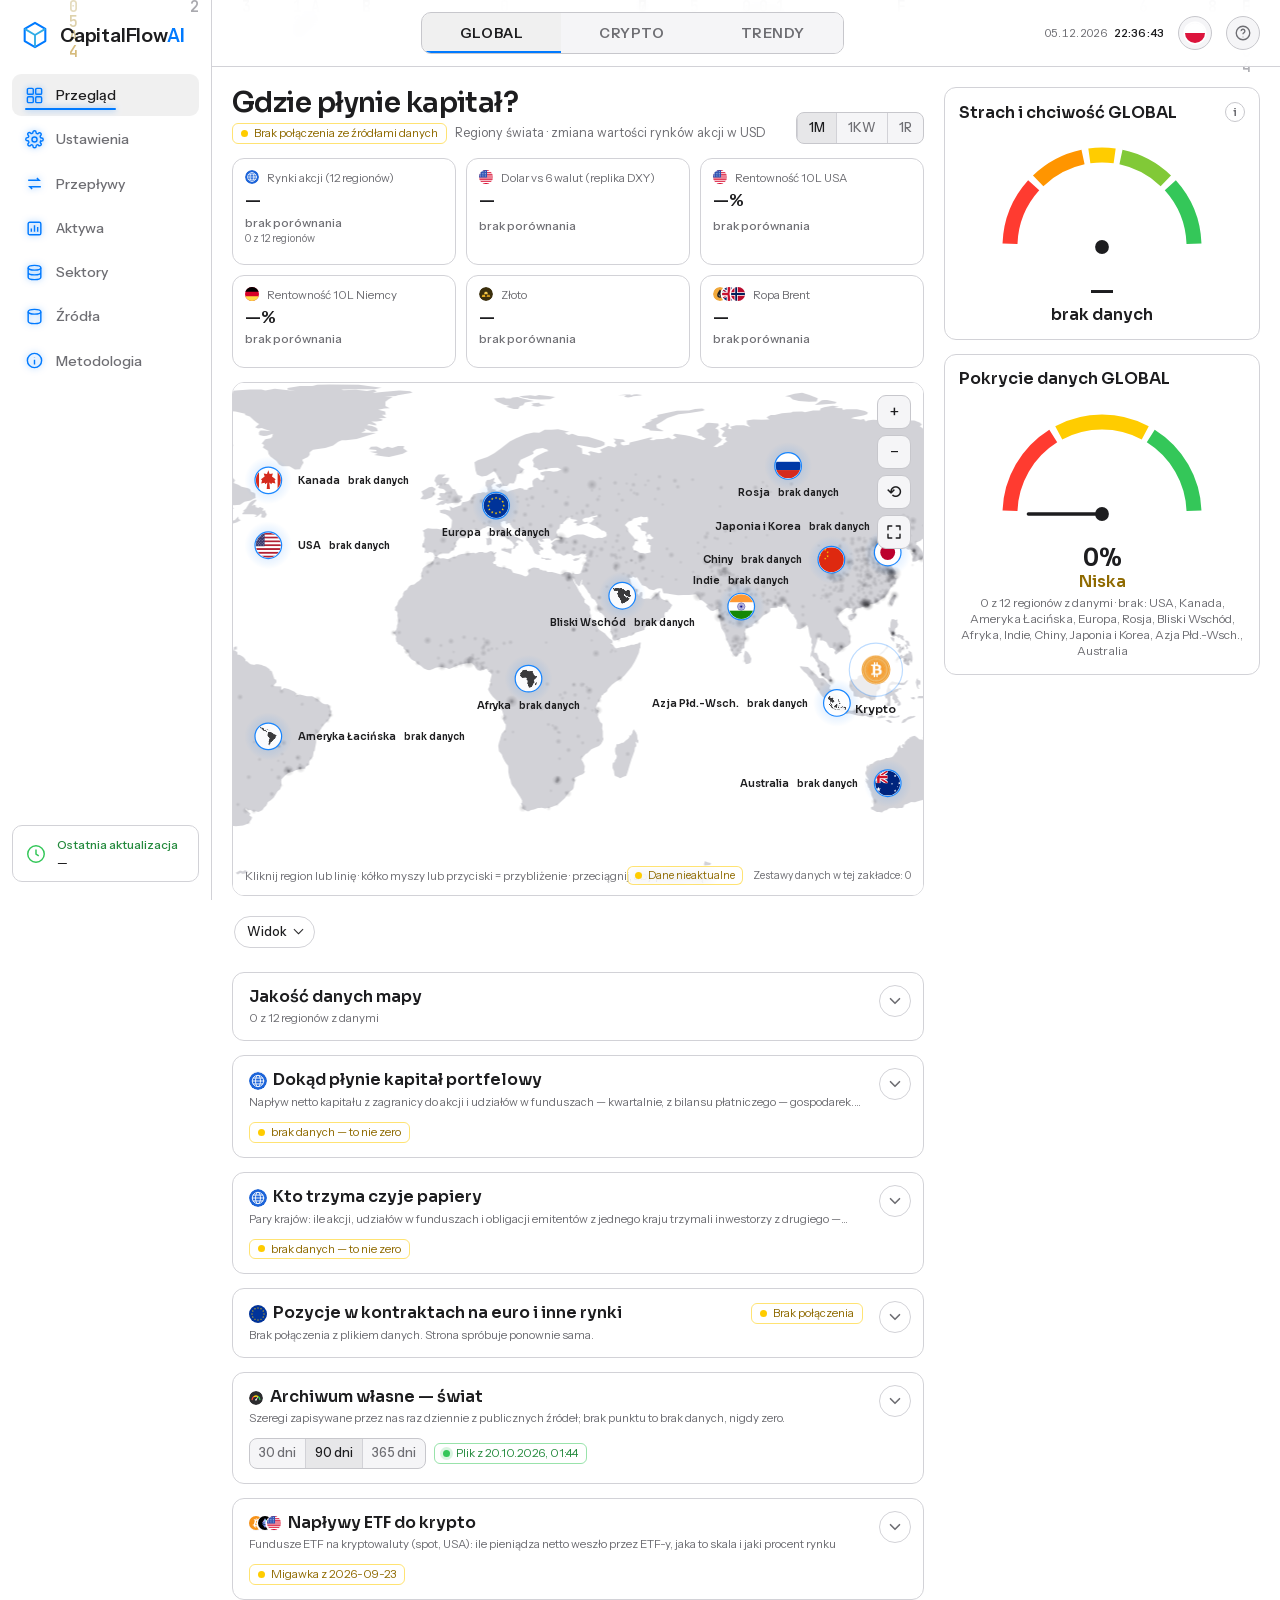
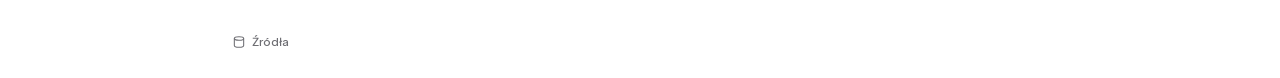
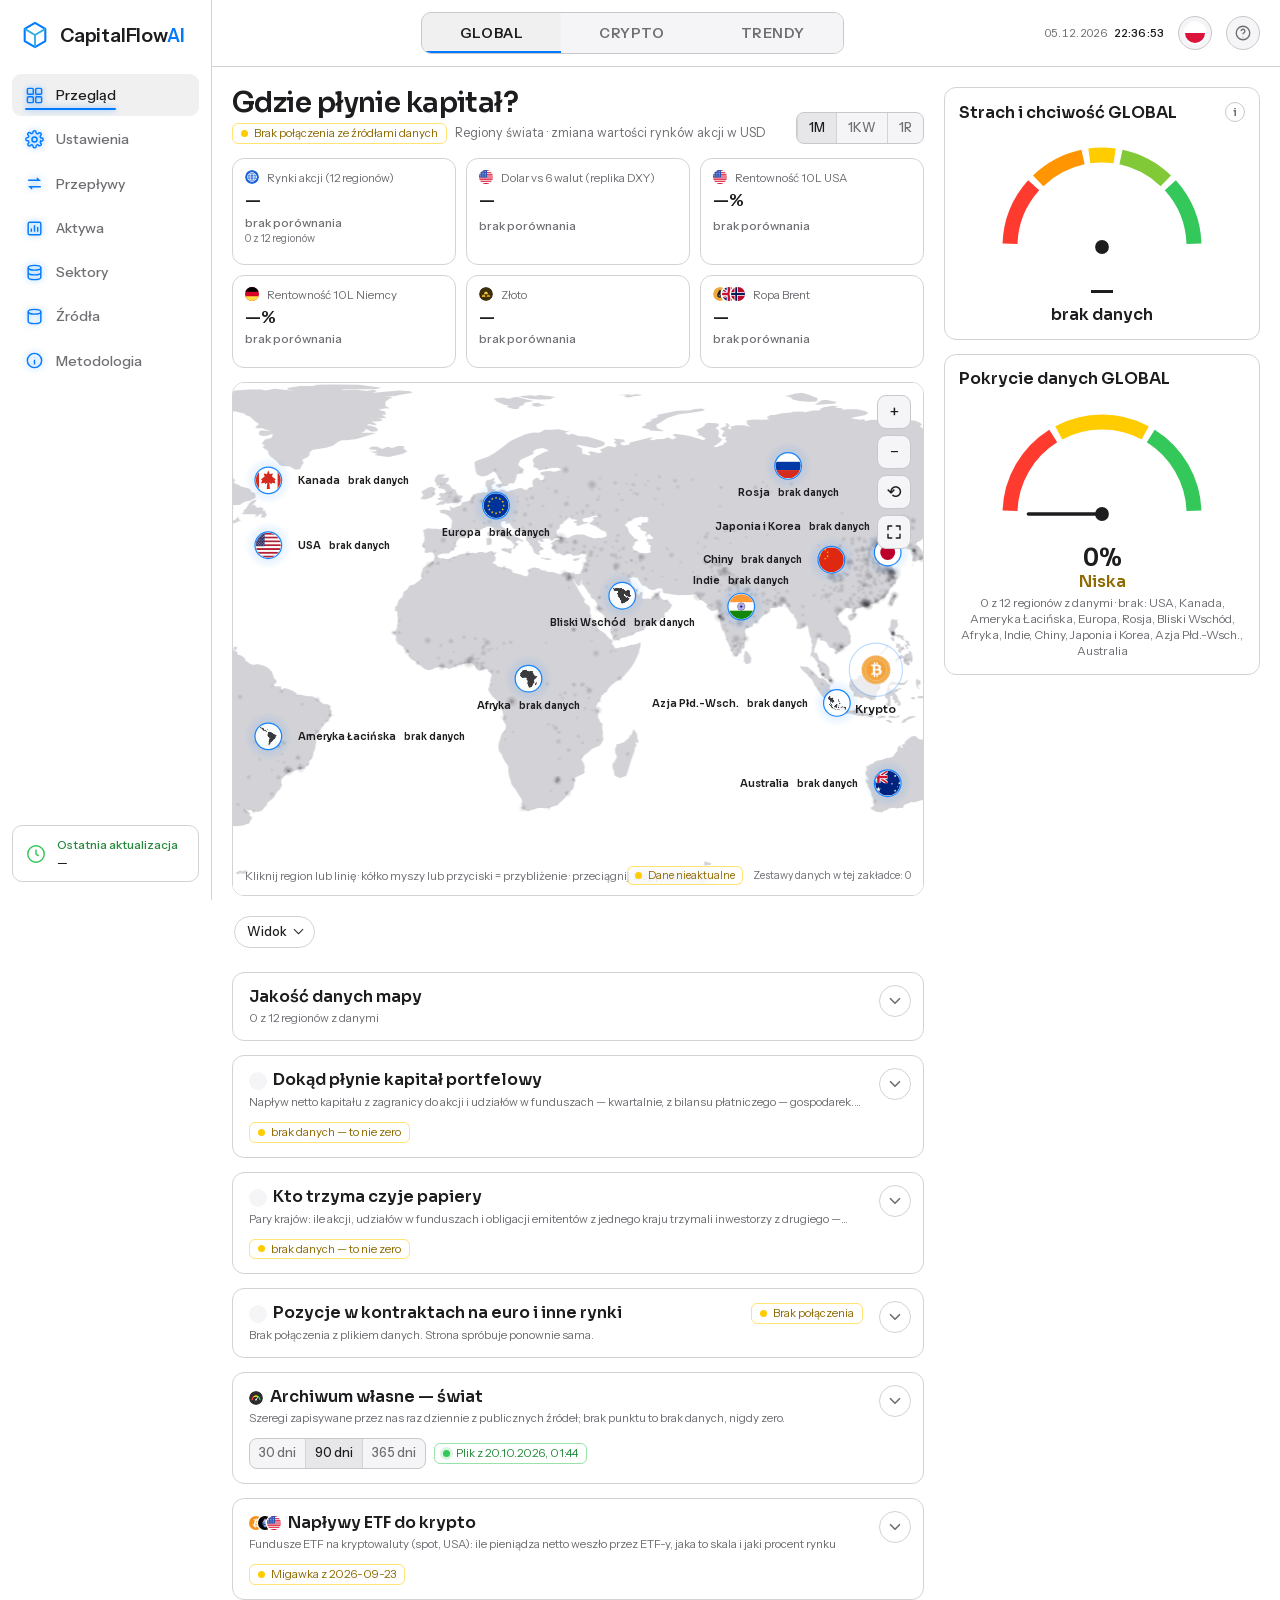
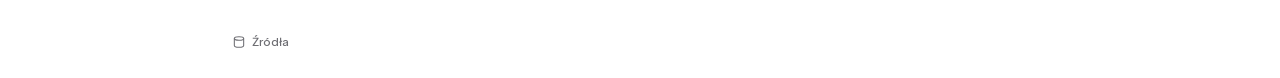
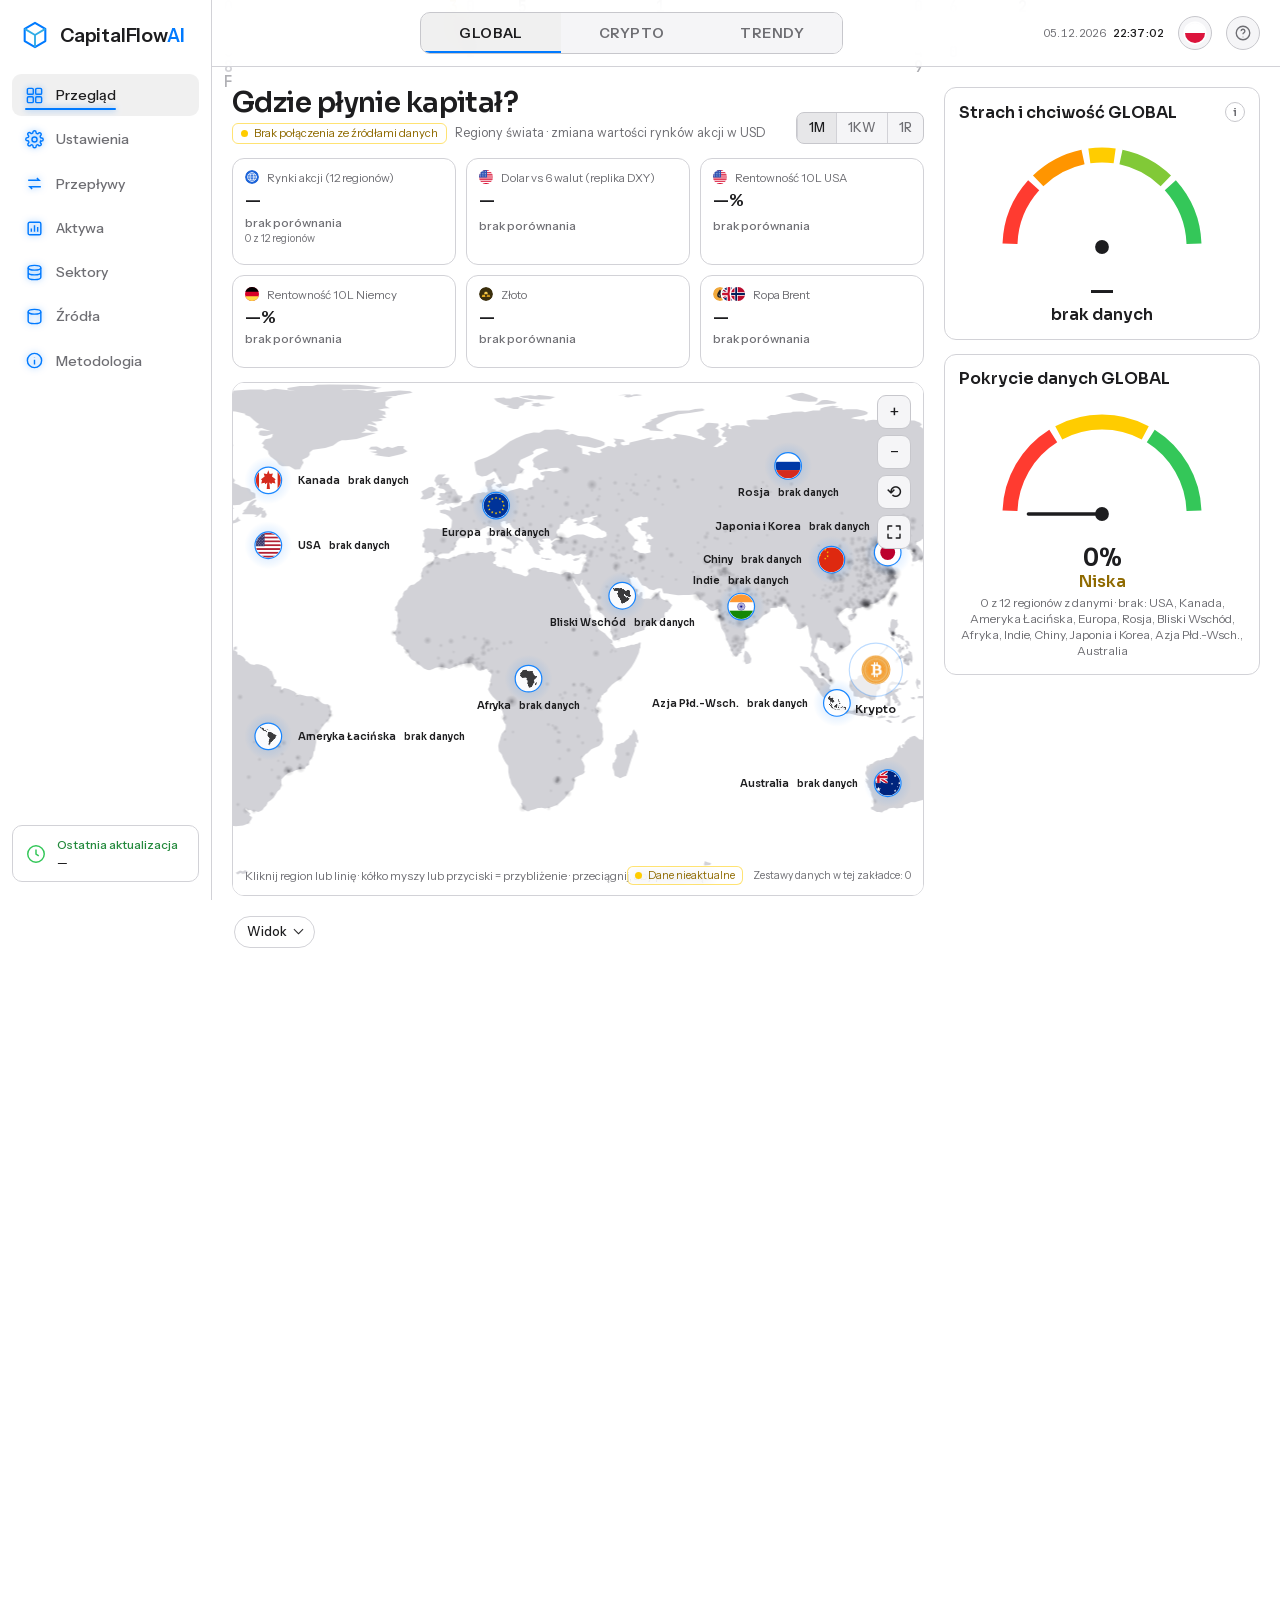
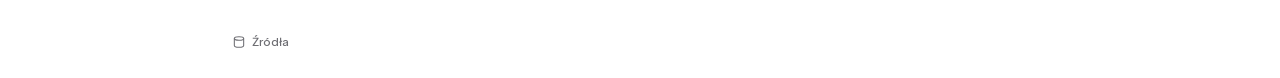
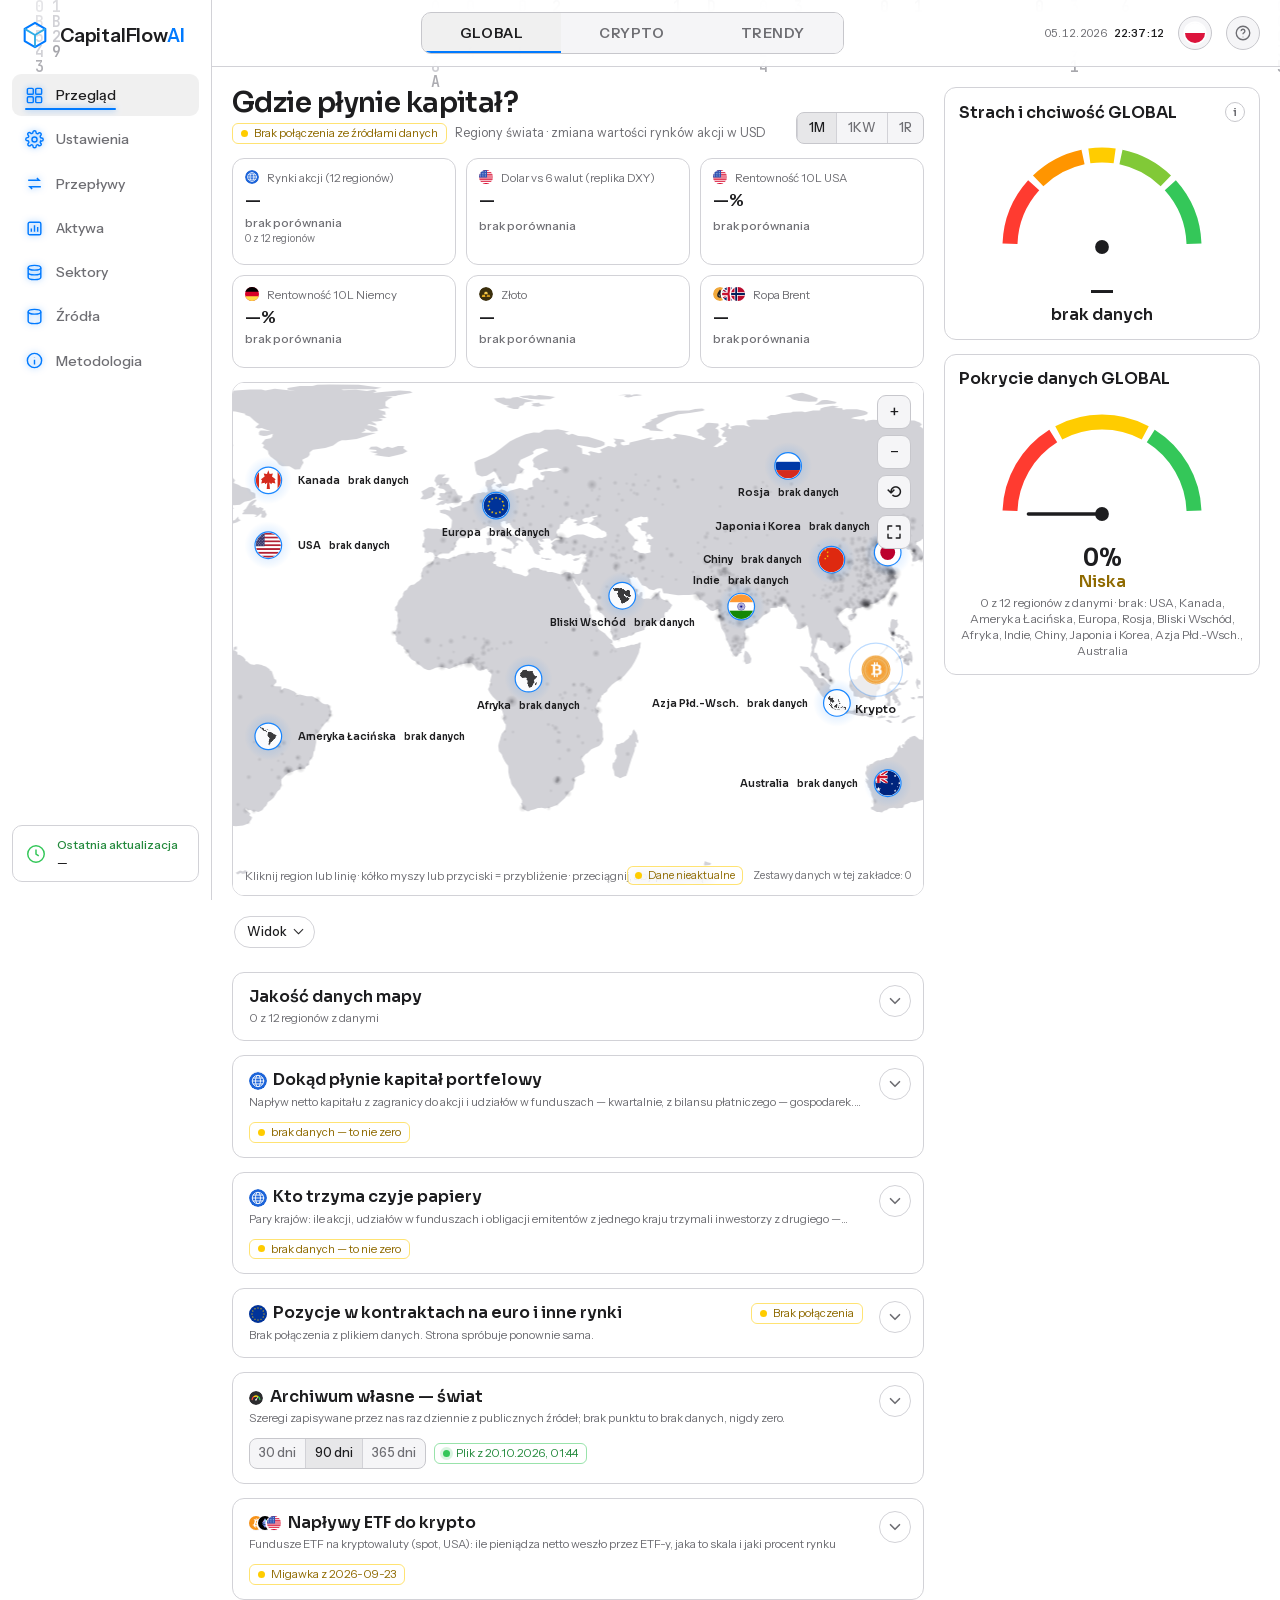
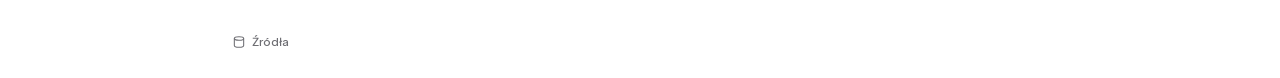
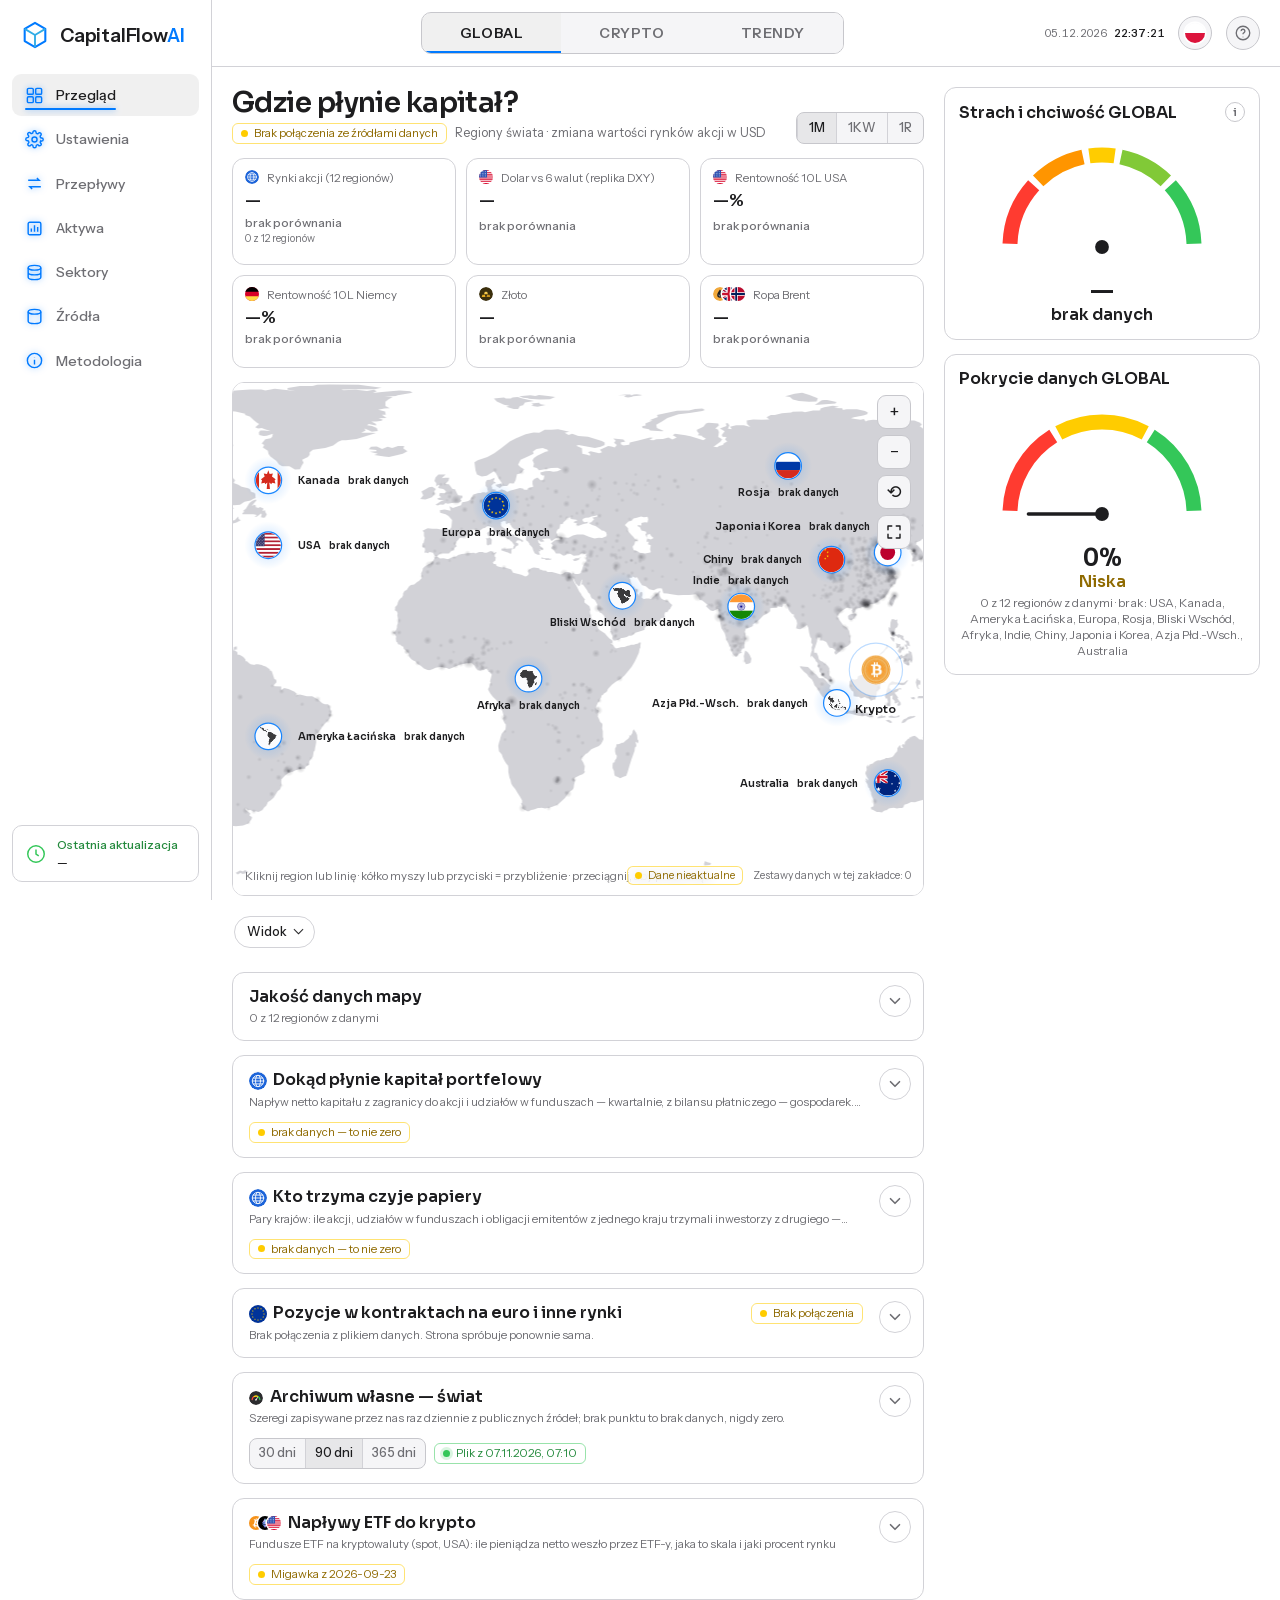
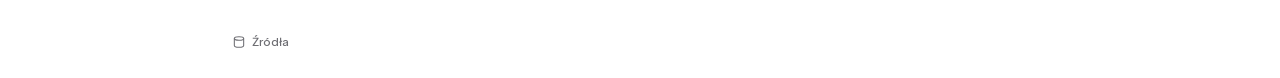
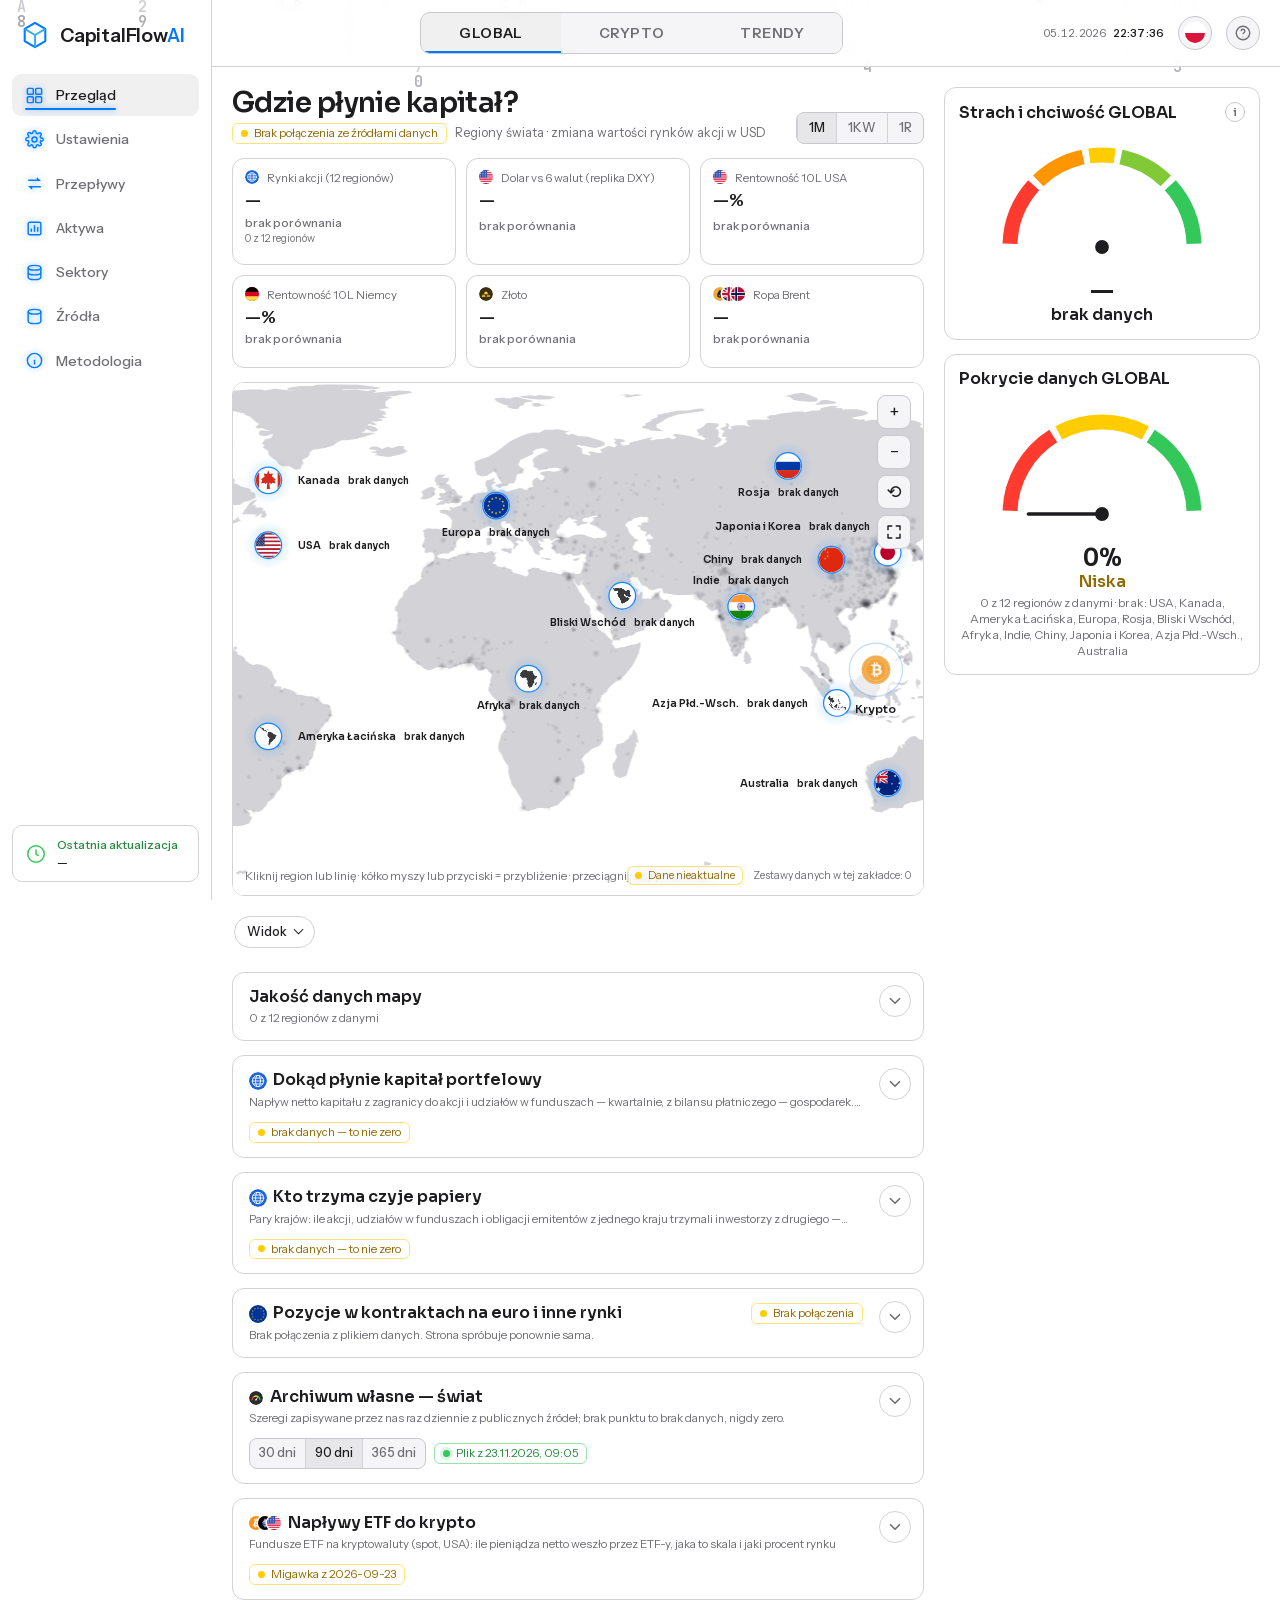
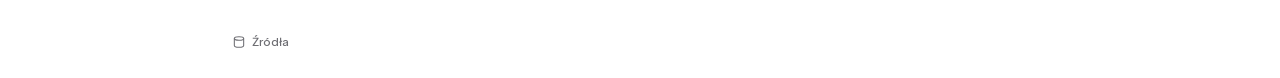
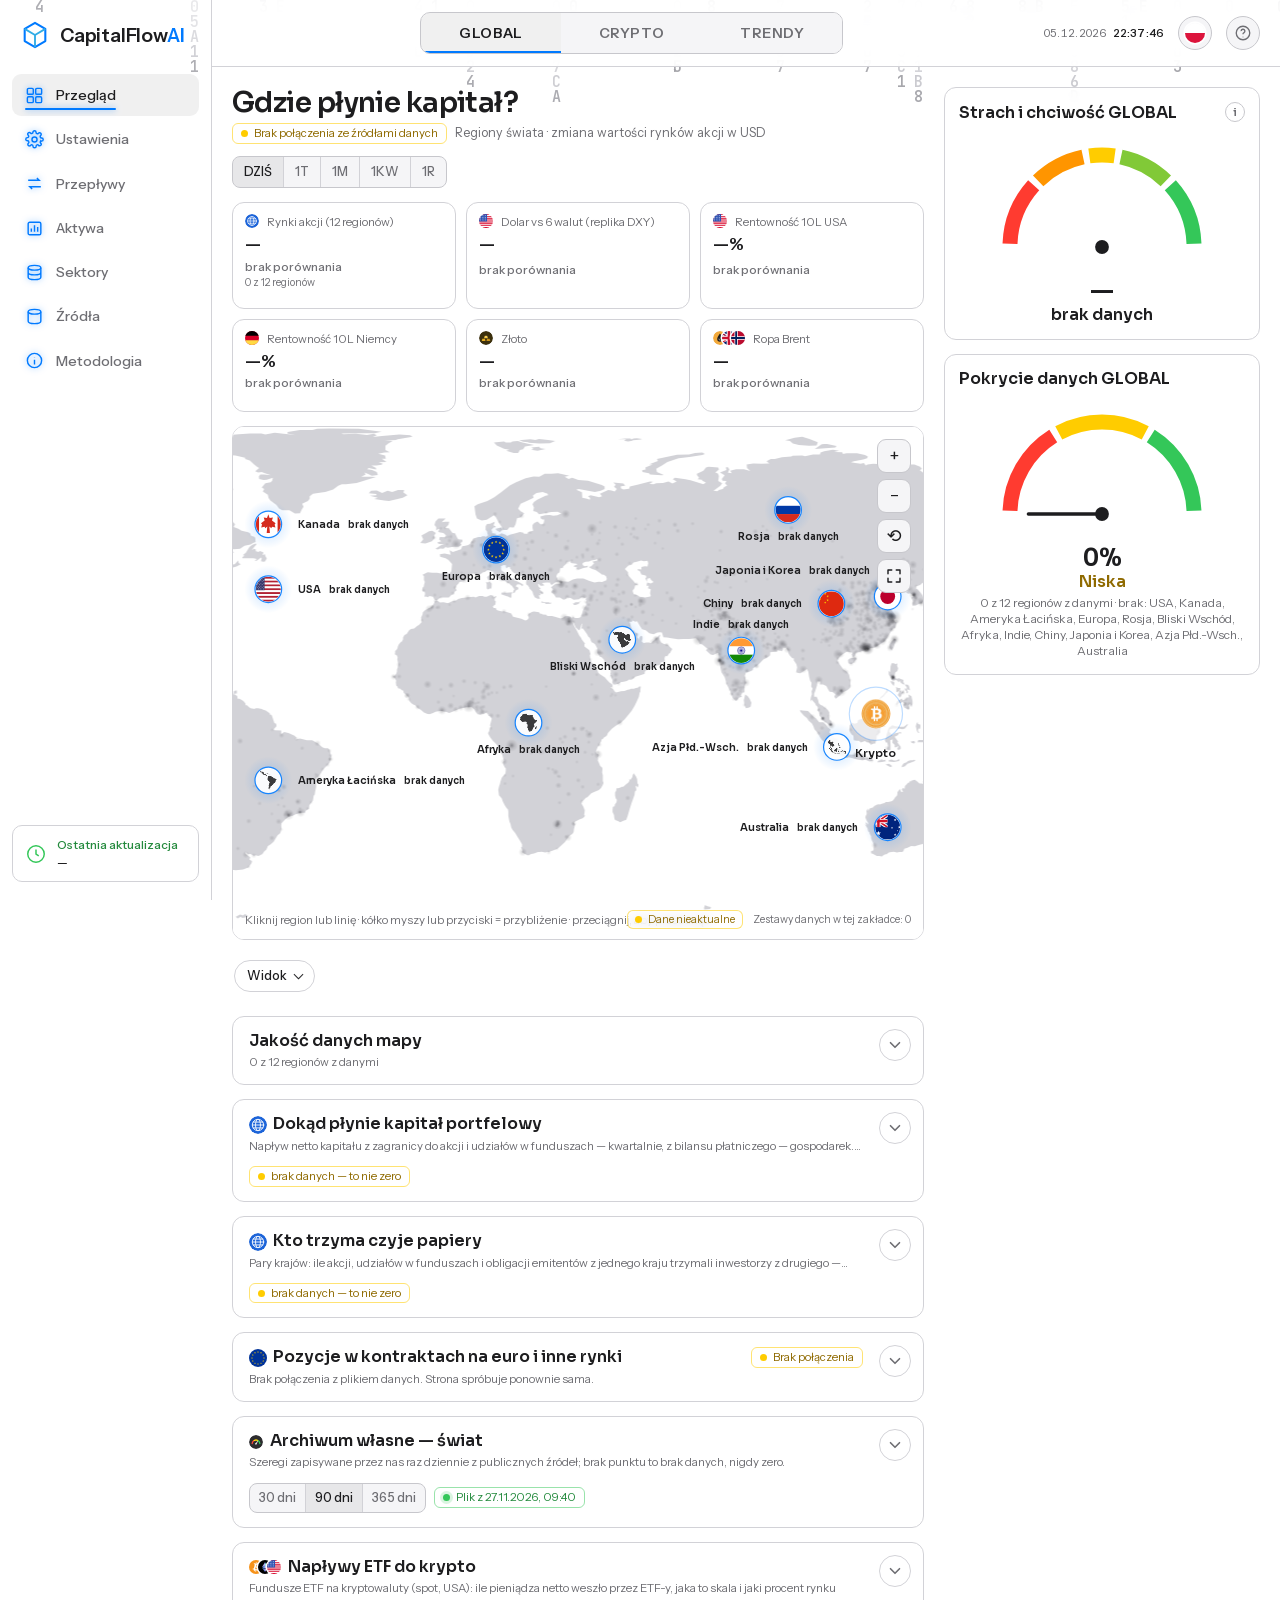
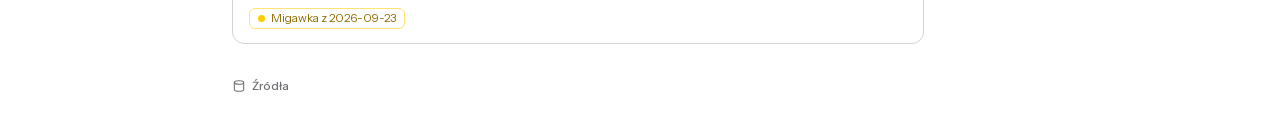
